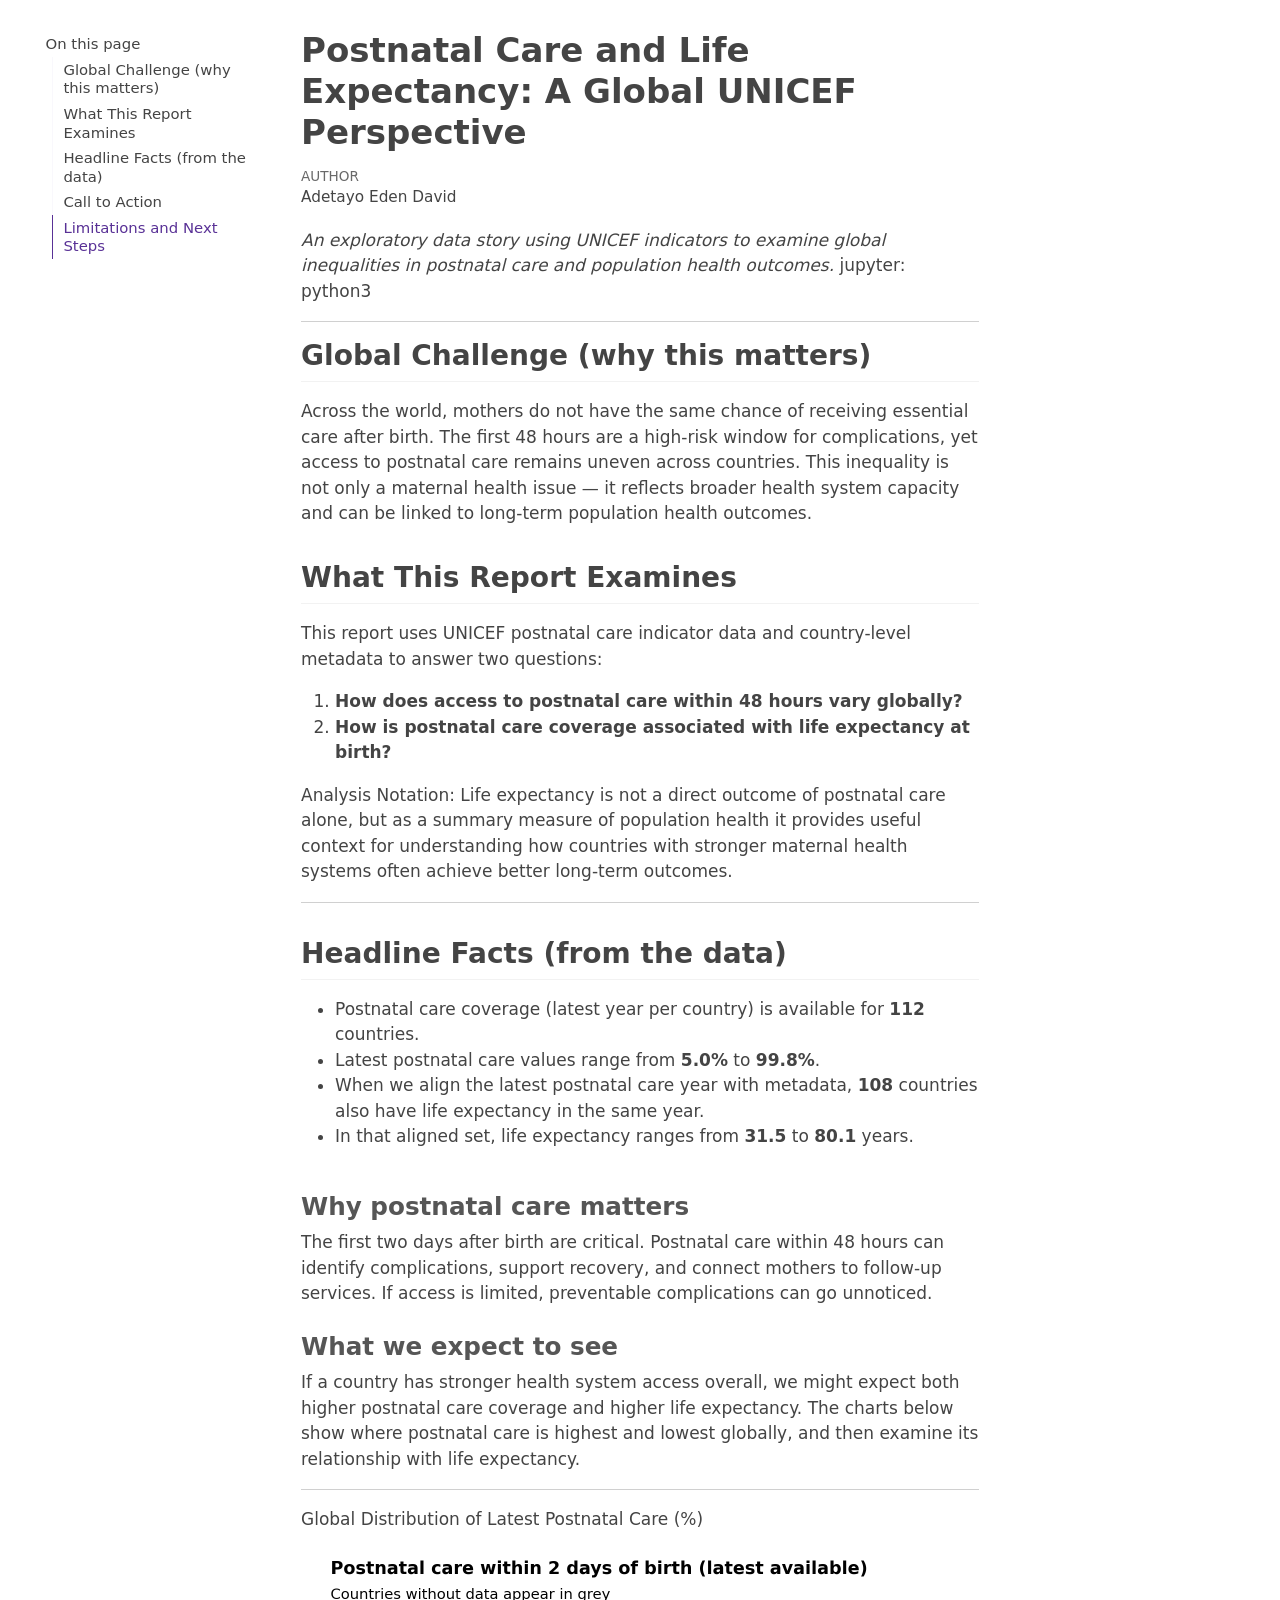
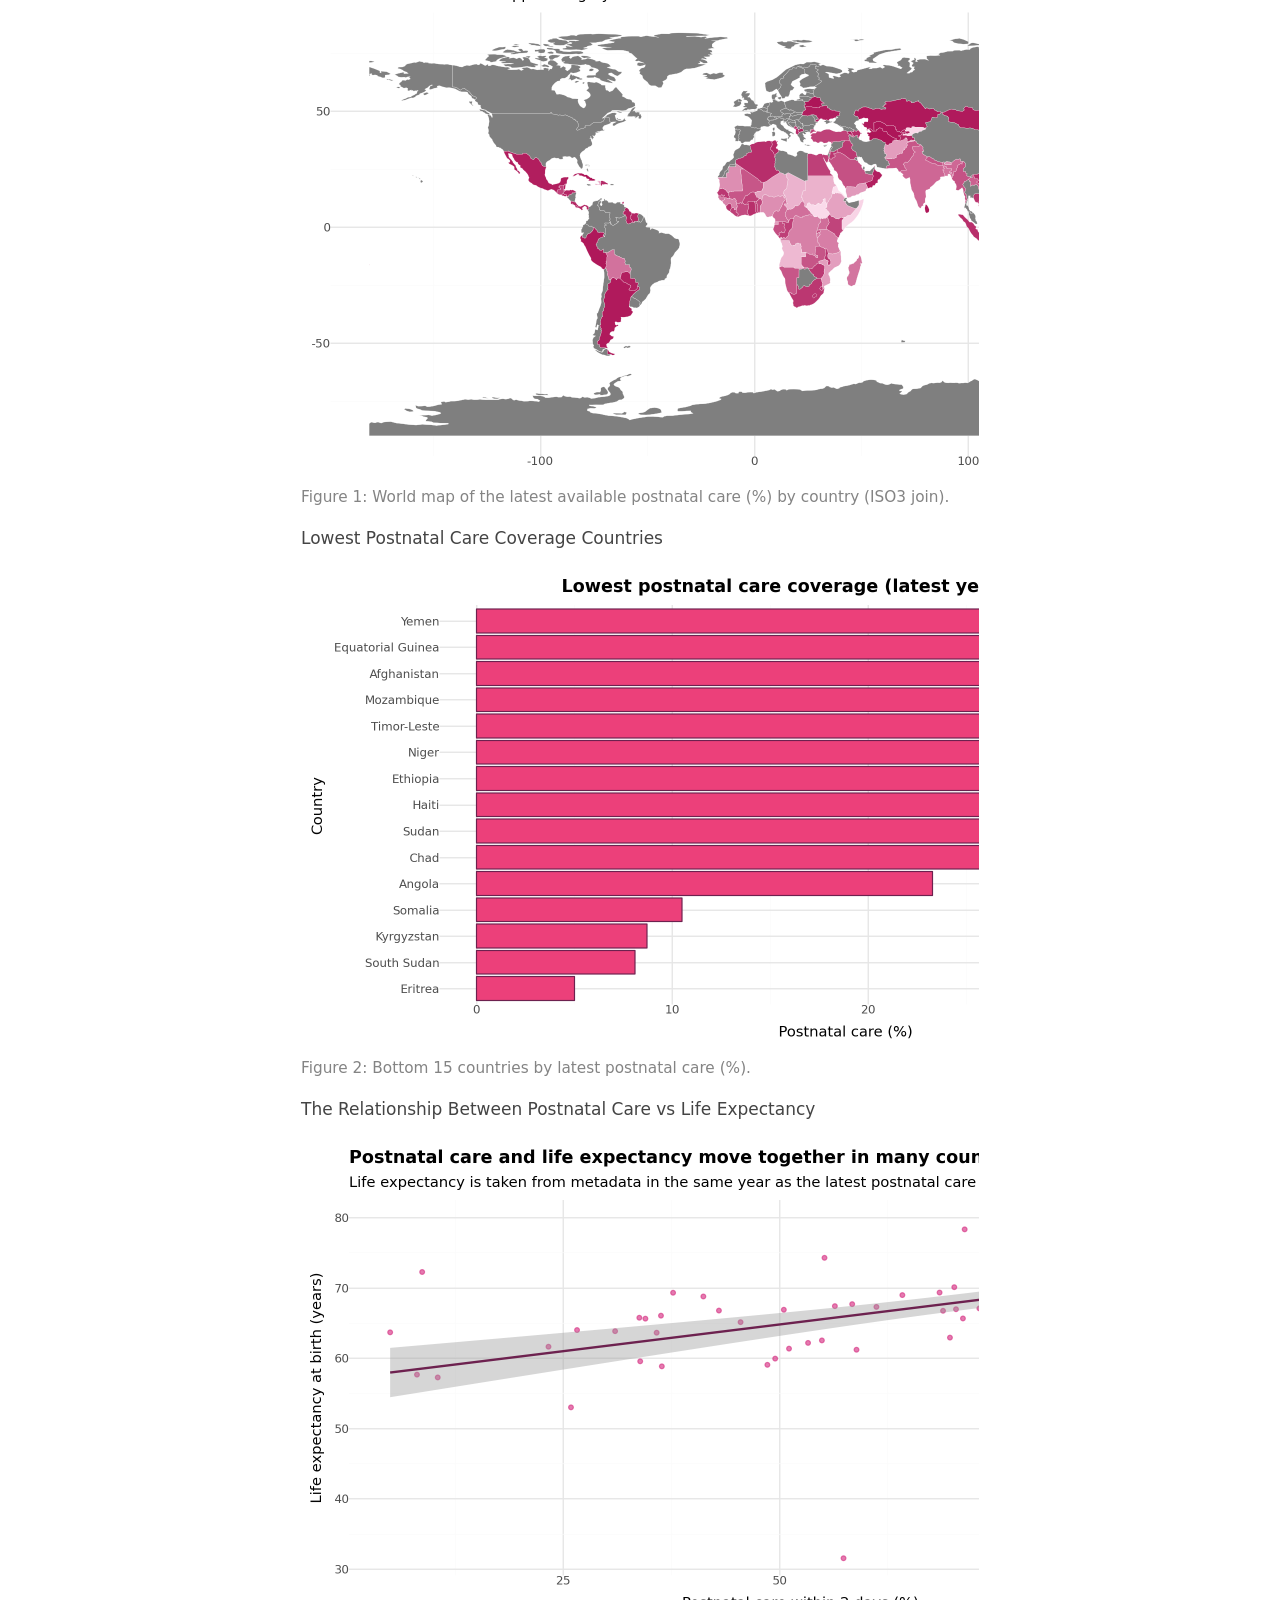
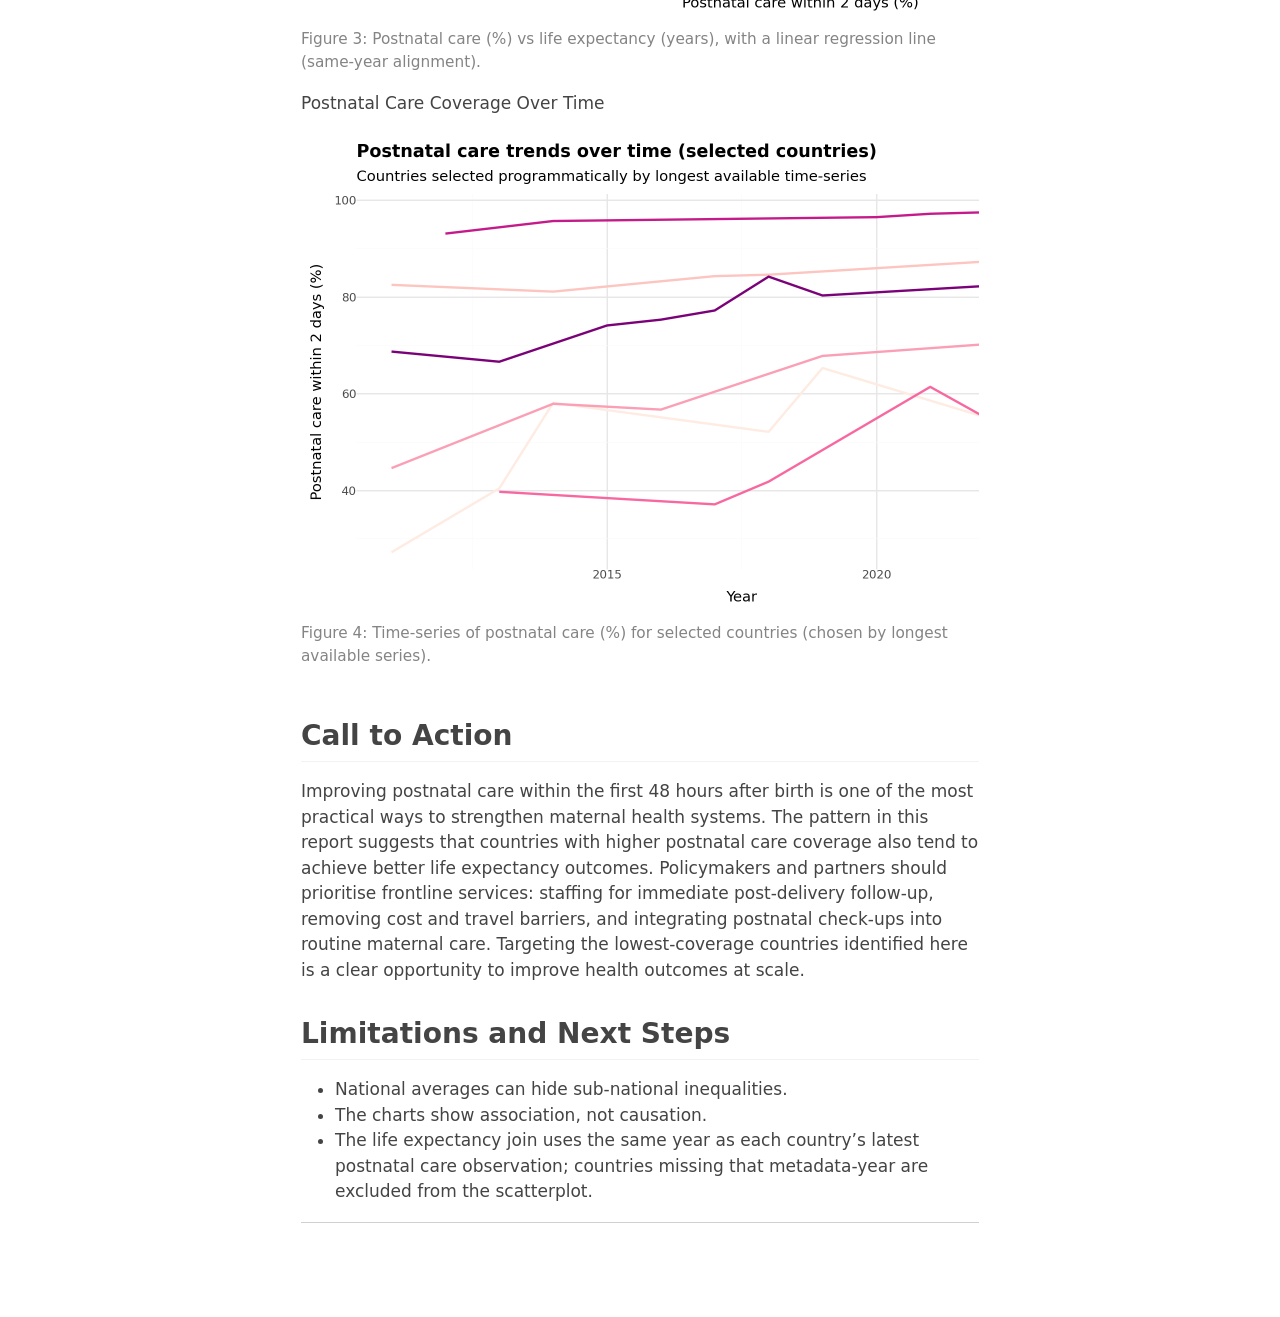
==== index.html @ 713d7f74 "Add files via upload Final render with updated content, charts, and images" ====
<!DOCTYPE html>
<html xmlns="http://www.w3.org/1999/xhtml" lang="en" xml:lang="en"><head>

<meta charset="utf-8">
<meta name="generator" content="quarto-1.4.550">

<meta name="viewport" content="width=device-width, initial-scale=1.0, user-scalable=yes">

<meta name="author" content="Adetayo Eden David">

<title>Postnatal Care and Life Expectancy: A Global UNICEF Perspective</title>
<style>
code{white-space: pre-wrap;}
span.smallcaps{font-variant: small-caps;}
div.columns{display: flex; gap: min(4vw, 1.5em);}
div.column{flex: auto; overflow-x: auto;}
div.hanging-indent{margin-left: 1.5em; text-indent: -1.5em;}
ul.task-list{list-style: none;}
ul.task-list li input[type="checkbox"] {
width: 0.8em;
margin: 0 0.8em 0.2em -1em;  vertical-align: middle;
}
</style>


<script>const headroomChanged = new CustomEvent("quarto-hrChanged", {
  detail: {},
  bubbles: true,
  cancelable: false,
  composed: false,
});

window.document.addEventListener("DOMContentLoaded", function () {
  let init = false;

  // Manage the back to top button, if one is present.
  let lastScrollTop = window.pageYOffset || document.documentElement.scrollTop;
  const scrollDownBuffer = 5;
  const scrollUpBuffer = 35;
  const btn = document.getElementById("quarto-back-to-top");
  const hideBackToTop = () => {
    btn.style.display = "none";
  };
  const showBackToTop = () => {
    btn.style.display = "inline-block";
  };
  if (btn) {
    window.document.addEventListener(
      "scroll",
      function () {
        const currentScrollTop =
          window.pageYOffset || document.documentElement.scrollTop;

        // Shows and hides the button 'intelligently' as the user scrolls
        if (currentScrollTop - scrollDownBuffer > lastScrollTop) {
          hideBackToTop();
          lastScrollTop = currentScrollTop <= 0 ? 0 : currentScrollTop;
        } else if (currentScrollTop < lastScrollTop - scrollUpBuffer) {
          showBackToTop();
          lastScrollTop = currentScrollTop <= 0 ? 0 : currentScrollTop;
        }

        // Show the button at the bottom, hides it at the top
        if (currentScrollTop <= 0) {
          hideBackToTop();
        } else if (
          window.innerHeight + currentScrollTop >=
          document.body.offsetHeight
        ) {
          showBackToTop();
        }
      },
      false
    );
  }

  function throttle(func, wait) {
    var timeout;
    return function () {
      const context = this;
      const args = arguments;
      const later = function () {
        clearTimeout(timeout);
        timeout = null;
        func.apply(context, args);
      };

      if (!timeout) {
        timeout = setTimeout(later, wait);
      }
    };
  }

  function headerOffset() {
    // Set an offset if there is are fixed top navbar
    const headerEl = window.document.querySelector("header.fixed-top");
    if (headerEl) {
      return headerEl.clientHeight;
    } else {
      return 0;
    }
  }

  function footerOffset() {
    const footerEl = window.document.querySelector("footer.footer");
    if (footerEl) {
      return footerEl.clientHeight;
    } else {
      return 0;
    }
  }

  function dashboardOffset() {
    const dashboardNavEl = window.document.getElementById(
      "quarto-dashboard-header"
    );
    if (dashboardNavEl !== null) {
      return dashboardNavEl.clientHeight;
    } else {
      return 0;
    }
  }

  function updateDocumentOffsetWithoutAnimation() {
    updateDocumentOffset(false);
  }

  function updateDocumentOffset(animated) {
    // set body offset
    const topOffset = headerOffset();
    const bodyOffset = topOffset + footerOffset() + dashboardOffset();
    const bodyEl = window.document.body;
    bodyEl.setAttribute("data-bs-offset", topOffset);
    bodyEl.style.paddingTop = topOffset + "px";

    // deal with sidebar offsets
    const sidebars = window.document.querySelectorAll(
      ".sidebar, .headroom-target"
    );
    sidebars.forEach((sidebar) => {
      if (!animated) {
        sidebar.classList.add("notransition");
        // Remove the no transition class after the animation has time to complete
        setTimeout(function () {
          sidebar.classList.remove("notransition");
        }, 201);
      }

      if (window.Headroom && sidebar.classList.contains("sidebar-unpinned")) {
        sidebar.style.top = "0";
        sidebar.style.maxHeight = "100vh";
      } else {
        sidebar.style.top = topOffset + "px";
        sidebar.style.maxHeight = "calc(100vh - " + topOffset + "px)";
      }
    });

    // allow space for footer
    const mainContainer = window.document.querySelector(".quarto-container");
    if (mainContainer) {
      mainContainer.style.minHeight = "calc(100vh - " + bodyOffset + "px)";
    }

    // link offset
    let linkStyle = window.document.querySelector("#quarto-target-style");
    if (!linkStyle) {
      linkStyle = window.document.createElement("style");
      linkStyle.setAttribute("id", "quarto-target-style");
      window.document.head.appendChild(linkStyle);
    }
    while (linkStyle.firstChild) {
      linkStyle.removeChild(linkStyle.firstChild);
    }
    if (topOffset > 0) {
      linkStyle.appendChild(
        window.document.createTextNode(`
      section:target::before {
        content: "";
        display: block;
        height: ${topOffset}px;
        margin: -${topOffset}px 0 0;
      }`)
      );
    }
    if (init) {
      window.dispatchEvent(headroomChanged);
    }
    init = true;
  }

  // initialize headroom
  var header = window.document.querySelector("#quarto-header");
  if (header && window.Headroom) {
    const headroom = new window.Headroom(header, {
      tolerance: 5,
      onPin: function () {
        const sidebars = window.document.querySelectorAll(
          ".sidebar, .headroom-target"
        );
        sidebars.forEach((sidebar) => {
          sidebar.classList.remove("sidebar-unpinned");
        });
        updateDocumentOffset();
      },
      onUnpin: function () {
        const sidebars = window.document.querySelectorAll(
          ".sidebar, .headroom-target"
        );
        sidebars.forEach((sidebar) => {
          sidebar.classList.add("sidebar-unpinned");
        });
        updateDocumentOffset();
      },
    });
    headroom.init();

    let frozen = false;
    window.quartoToggleHeadroom = function () {
      if (frozen) {
        headroom.unfreeze();
        frozen = false;
      } else {
        headroom.freeze();
        frozen = true;
      }
    };
  }

  window.addEventListener(
    "hashchange",
    function (e) {
      if (
        getComputedStyle(document.documentElement).scrollBehavior !== "smooth"
      ) {
        window.scrollTo(0, window.pageYOffset - headerOffset());
      }
    },
    false
  );

  // Observe size changed for the header
  const headerEl = window.document.querySelector("header.fixed-top");
  if (headerEl && window.ResizeObserver) {
    const observer = new window.ResizeObserver(() => {
      setTimeout(updateDocumentOffsetWithoutAnimation, 0);
    });
    observer.observe(headerEl, {
      attributes: true,
      childList: true,
      characterData: true,
    });
  } else {
    window.addEventListener(
      "resize",
      throttle(updateDocumentOffsetWithoutAnimation, 50)
    );
  }
  setTimeout(updateDocumentOffsetWithoutAnimation, 250);

  // fixup index.html links if we aren't on the filesystem
  if (window.location.protocol !== "file:") {
    const links = window.document.querySelectorAll("a");
    for (let i = 0; i < links.length; i++) {
      if (links[i].href) {
        links[i].href = links[i].href.replace(/\/index\.html/, "/");
      }
    }

    // Fixup any sharing links that require urls
    // Append url to any sharing urls
    const sharingLinks = window.document.querySelectorAll(
      "a.sidebar-tools-main-item, a.quarto-navigation-tool, a.quarto-navbar-tools, a.quarto-navbar-tools-item"
    );
    for (let i = 0; i < sharingLinks.length; i++) {
      const sharingLink = sharingLinks[i];
      const href = sharingLink.getAttribute("href");
      if (href) {
        sharingLink.setAttribute(
          "href",
          href.replace("|url|", window.location.href)
        );
      }
    }

    // Scroll the active navigation item into view, if necessary
    const navSidebar = window.document.querySelector("nav#quarto-sidebar");
    if (navSidebar) {
      // Find the active item
      const activeItem = navSidebar.querySelector("li.sidebar-item a.active");
      if (activeItem) {
        // Wait for the scroll height and height to resolve by observing size changes on the
        // nav element that is scrollable
        const resizeObserver = new ResizeObserver((_entries) => {
          // The bottom of the element
          const elBottom = activeItem.offsetTop;
          const viewBottom = navSidebar.scrollTop + navSidebar.clientHeight;

          // The element height and scroll height are the same, then we are still loading
          if (viewBottom !== navSidebar.scrollHeight) {
            // Determine if the item isn't visible and scroll to it
            if (elBottom >= viewBottom) {
              navSidebar.scrollTop = elBottom;
            }

            // stop observing now since we've completed the scroll
            resizeObserver.unobserve(navSidebar);
          }
        });
        resizeObserver.observe(navSidebar);
      }
    }
  }
});
</script>
<script>/*!
 * clipboard.js v2.0.11
 * https://clipboardjs.com/
 *
 * Licensed MIT © Zeno Rocha
 */
!function(t,e){"object"==typeof exports&&"object"==typeof module?module.exports=e():"function"==typeof define&&define.amd?define([],e):"object"==typeof exports?exports.ClipboardJS=e():t.ClipboardJS=e()}(this,function(){return n={686:function(t,e,n){"use strict";n.d(e,{default:function(){return b}});var e=n(279),i=n.n(e),e=n(370),u=n.n(e),e=n(817),r=n.n(e);function c(t){try{return document.execCommand(t)}catch(t){return}}var a=function(t){t=r()(t);return c("cut"),t};function o(t,e){var n,o,t=(n=t,o="rtl"===document.documentElement.getAttribute("dir"),(t=document.createElement("textarea")).style.fontSize="12pt",t.style.border="0",t.style.padding="0",t.style.margin="0",t.style.position="absolute",t.style[o?"right":"left"]="-9999px",o=window.pageYOffset||document.documentElement.scrollTop,t.style.top="".concat(o,"px"),t.setAttribute("readonly",""),t.value=n,t);return e.container.appendChild(t),e=r()(t),c("copy"),t.remove(),e}var f=function(t){var e=1<arguments.length&&void 0!==arguments[1]?arguments[1]:{container:document.body},n="";return"string"==typeof t?n=o(t,e):t instanceof HTMLInputElement&&!["text","search","url","tel","password"].includes(null==t?void 0:t.type)?n=o(t.value,e):(n=r()(t),c("copy")),n};function l(t){return(l="function"==typeof Symbol&&"symbol"==typeof Symbol.iterator?function(t){return typeof t}:function(t){return t&&"function"==typeof Symbol&&t.constructor===Symbol&&t!==Symbol.prototype?"symbol":typeof t})(t)}var s=function(){var t=0<arguments.length&&void 0!==arguments[0]?arguments[0]:{},e=t.action,n=void 0===e?"copy":e,o=t.container,e=t.target,t=t.text;if("copy"!==n&&"cut"!==n)throw new Error('Invalid "action" value, use either "copy" or "cut"');if(void 0!==e){if(!e||"object"!==l(e)||1!==e.nodeType)throw new Error('Invalid "target" value, use a valid Element');if("copy"===n&&e.hasAttribute("disabled"))throw new Error('Invalid "target" attribute. Please use "readonly" instead of "disabled" attribute');if("cut"===n&&(e.hasAttribute("readonly")||e.hasAttribute("disabled")))throw new Error('Invalid "target" attribute. You can\'t cut text from elements with "readonly" or "disabled" attributes')}return t?f(t,{container:o}):e?"cut"===n?a(e):f(e,{container:o}):void 0};function p(t){return(p="function"==typeof Symbol&&"symbol"==typeof Symbol.iterator?function(t){return typeof t}:function(t){return t&&"function"==typeof Symbol&&t.constructor===Symbol&&t!==Symbol.prototype?"symbol":typeof t})(t)}function d(t,e){for(var n=0;n<e.length;n++){var o=e[n];o.enumerable=o.enumerable||!1,o.configurable=!0,"value"in o&&(o.writable=!0),Object.defineProperty(t,o.key,o)}}function y(t,e){return(y=Object.setPrototypeOf||function(t,e){return t.__proto__=e,t})(t,e)}function h(n){var o=function(){if("undefined"==typeof Reflect||!Reflect.construct)return!1;if(Reflect.construct.sham)return!1;if("function"==typeof Proxy)return!0;try{return Date.prototype.toString.call(Reflect.construct(Date,[],function(){})),!0}catch(t){return!1}}();return function(){var t,e=v(n);return t=o?(t=v(this).constructor,Reflect.construct(e,arguments,t)):e.apply(this,arguments),e=this,!(t=t)||"object"!==p(t)&&"function"!=typeof t?function(t){if(void 0!==t)return t;throw new ReferenceError("this hasn't been initialised - super() hasn't been called")}(e):t}}function v(t){return(v=Object.setPrototypeOf?Object.getPrototypeOf:function(t){return t.__proto__||Object.getPrototypeOf(t)})(t)}function m(t,e){t="data-clipboard-".concat(t);if(e.hasAttribute(t))return e.getAttribute(t)}var b=function(){!function(t,e){if("function"!=typeof e&&null!==e)throw new TypeError("Super expression must either be null or a function");t.prototype=Object.create(e&&e.prototype,{constructor:{value:t,writable:!0,configurable:!0}}),e&&y(t,e)}(r,i());var t,e,n,o=h(r);function r(t,e){var n;return function(t){if(!(t instanceof r))throw new TypeError("Cannot call a class as a function")}(this),(n=o.call(this)).resolveOptions(e),n.listenClick(t),n}return t=r,n=[{key:"copy",value:function(t){var e=1<arguments.length&&void 0!==arguments[1]?arguments[1]:{container:document.body};return f(t,e)}},{key:"cut",value:function(t){return a(t)}},{key:"isSupported",value:function(){var t=0<arguments.length&&void 0!==arguments[0]?arguments[0]:["copy","cut"],t="string"==typeof t?[t]:t,e=!!document.queryCommandSupported;return t.forEach(function(t){e=e&&!!document.queryCommandSupported(t)}),e}}],(e=[{key:"resolveOptions",value:function(){var t=0<arguments.length&&void 0!==arguments[0]?arguments[0]:{};this.action="function"==typeof t.action?t.action:this.defaultAction,this.target="function"==typeof t.target?t.target:this.defaultTarget,this.text="function"==typeof t.text?t.text:this.defaultText,this.container="object"===p(t.container)?t.container:document.body}},{key:"listenClick",value:function(t){var e=this;this.listener=u()(t,"click",function(t){return e.onClick(t)})}},{key:"onClick",value:function(t){var e=t.delegateTarget||t.currentTarget,n=this.action(e)||"copy",t=s({action:n,container:this.container,target:this.target(e),text:this.text(e)});this.emit(t?"success":"error",{action:n,text:t,trigger:e,clearSelection:function(){e&&e.focus(),window.getSelection().removeAllRanges()}})}},{key:"defaultAction",value:function(t){return m("action",t)}},{key:"defaultTarget",value:function(t){t=m("target",t);if(t)return document.querySelector(t)}},{key:"defaultText",value:function(t){return m("text",t)}},{key:"destroy",value:function(){this.listener.destroy()}}])&&d(t.prototype,e),n&&d(t,n),r}()},828:function(t){var e;"undefined"==typeof Element||Element.prototype.matches||((e=Element.prototype).matches=e.matchesSelector||e.mozMatchesSelector||e.msMatchesSelector||e.oMatchesSelector||e.webkitMatchesSelector),t.exports=function(t,e){for(;t&&9!==t.nodeType;){if("function"==typeof t.matches&&t.matches(e))return t;t=t.parentNode}}},438:function(t,e,n){var u=n(828);function i(t,e,n,o,r){var i=function(e,n,t,o){return function(t){t.delegateTarget=u(t.target,n),t.delegateTarget&&o.call(e,t)}}.apply(this,arguments);return t.addEventListener(n,i,r),{destroy:function(){t.removeEventListener(n,i,r)}}}t.exports=function(t,e,n,o,r){return"function"==typeof t.addEventListener?i.apply(null,arguments):"function"==typeof n?i.bind(null,document).apply(null,arguments):("string"==typeof t&&(t=document.querySelectorAll(t)),Array.prototype.map.call(t,function(t){return i(t,e,n,o,r)}))}},879:function(t,n){n.node=function(t){return void 0!==t&&t instanceof HTMLElement&&1===t.nodeType},n.nodeList=function(t){var e=Object.prototype.toString.call(t);return void 0!==t&&("[object NodeList]"===e||"[object HTMLCollection]"===e)&&"length"in t&&(0===t.length||n.node(t[0]))},n.string=function(t){return"string"==typeof t||t instanceof String},n.fn=function(t){return"[object Function]"===Object.prototype.toString.call(t)}},370:function(t,e,n){var f=n(879),l=n(438);t.exports=function(t,e,n){if(!t&&!e&&!n)throw new Error("Missing required arguments");if(!f.string(e))throw new TypeError("Second argument must be a String");if(!f.fn(n))throw new TypeError("Third argument must be a Function");if(f.node(t))return c=e,a=n,(u=t).addEventListener(c,a),{destroy:function(){u.removeEventListener(c,a)}};if(f.nodeList(t))return o=t,r=e,i=n,Array.prototype.forEach.call(o,function(t){t.addEventListener(r,i)}),{destroy:function(){Array.prototype.forEach.call(o,function(t){t.removeEventListener(r,i)})}};if(f.string(t))return t=t,e=e,n=n,l(document.body,t,e,n);throw new TypeError("First argument must be a String, HTMLElement, HTMLCollection, or NodeList");var o,r,i,u,c,a}},817:function(t){t.exports=function(t){var e,n="SELECT"===t.nodeName?(t.focus(),t.value):"INPUT"===t.nodeName||"TEXTAREA"===t.nodeName?((e=t.hasAttribute("readonly"))||t.setAttribute("readonly",""),t.select(),t.setSelectionRange(0,t.value.length),e||t.removeAttribute("readonly"),t.value):(t.hasAttribute("contenteditable")&&t.focus(),n=window.getSelection(),(e=document.createRange()).selectNodeContents(t),n.removeAllRanges(),n.addRange(e),n.toString());return n}},279:function(t){function e(){}e.prototype={on:function(t,e,n){var o=this.e||(this.e={});return(o[t]||(o[t]=[])).push({fn:e,ctx:n}),this},once:function(t,e,n){var o=this;function r(){o.off(t,r),e.apply(n,arguments)}return r._=e,this.on(t,r,n)},emit:function(t){for(var e=[].slice.call(arguments,1),n=((this.e||(this.e={}))[t]||[]).slice(),o=0,r=n.length;o<r;o++)n[o].fn.apply(n[o].ctx,e);return this},off:function(t,e){var n=this.e||(this.e={}),o=n[t],r=[];if(o&&e)for(var i=0,u=o.length;i<u;i++)o[i].fn!==e&&o[i].fn._!==e&&r.push(o[i]);return r.length?n[t]=r:delete n[t],this}},t.exports=e,t.exports.TinyEmitter=e}},r={},o.n=function(t){var e=t&&t.__esModule?function(){return t.default}:function(){return t};return o.d(e,{a:e}),e},o.d=function(t,e){for(var n in e)o.o(e,n)&&!o.o(t,n)&&Object.defineProperty(t,n,{enumerable:!0,get:e[n]})},o.o=function(t,e){return Object.prototype.hasOwnProperty.call(t,e)},o(686).default;function o(t){if(r[t])return r[t].exports;var e=r[t]={exports:{}};return n[t](e,e.exports,o),e.exports}var n,r});</script>
<script>/*! @algolia/autocomplete-js 1.11.1 | MIT License | © Algolia, Inc. and contributors | https://github.com/algolia/autocomplete */
!function(e,t){"object"==typeof exports&&"undefined"!=typeof module?t(exports):"function"==typeof define&&define.amd?define(["exports"],t):t((e="undefined"!=typeof globalThis?globalThis:e||self)["@algolia/autocomplete-js"]={})}(this,(function(e){"use strict";function t(e,t){var n=Object.keys(e);if(Object.getOwnPropertySymbols){var r=Object.getOwnPropertySymbols(e);t&&(r=r.filter((function(t){return Object.getOwnPropertyDescriptor(e,t).enumerable}))),n.push.apply(n,r)}return n}function n(e){for(var n=1;n<arguments.length;n++){var r=null!=arguments[n]?arguments[n]:{};n%2?t(Object(r),!0).forEach((function(t){o(e,t,r[t])})):Object.getOwnPropertyDescriptors?Object.defineProperties(e,Object.getOwnPropertyDescriptors(r)):t(Object(r)).forEach((function(t){Object.defineProperty(e,t,Object.getOwnPropertyDescriptor(r,t))}))}return e}function r(e){return r="function"==typeof Symbol&&"symbol"==typeof Symbol.iterator?function(e){return typeof e}:function(e){return e&&"function"==typeof Symbol&&e.constructor===Symbol&&e!==Symbol.prototype?"symbol":typeof e},r(e)}function o(e,t,n){return(t=function(e){var t=function(e,t){if("object"!=typeof e||null===e)return e;var n=e[Symbol.toPrimitive];if(void 0!==n){var r=n.call(e,t||"default");if("object"!=typeof r)return r;throw new TypeError("@@toPrimitive must return a primitive value.")}return("string"===t?String:Number)(e)}(e,"string");return"symbol"==typeof t?t:String(t)}(t))in e?Object.defineProperty(e,t,{value:n,enumerable:!0,configurable:!0,writable:!0}):e[t]=n,e}function i(){return i=Object.assign?Object.assign.bind():function(e){for(var t=1;t<arguments.length;t++){var n=arguments[t];for(var r in n)Object.prototype.hasOwnProperty.call(n,r)&&(e[r]=n[r])}return e},i.apply(this,arguments)}function u(e,t){if(null==e)return{};var n,r,o=function(e,t){if(null==e)return{};var n,r,o={},i=Object.keys(e);for(r=0;r<i.length;r++)n=i[r],t.indexOf(n)>=0||(o[n]=e[n]);return o}(e,t);if(Object.getOwnPropertySymbols){var i=Object.getOwnPropertySymbols(e);for(r=0;r<i.length;r++)n=i[r],t.indexOf(n)>=0||Object.prototype.propertyIsEnumerable.call(e,n)&&(o[n]=e[n])}return o}function a(e,t){return function(e){if(Array.isArray(e))return e}(e)||function(e,t){var n=null==e?null:"undefined"!=typeof Symbol&&e[Symbol.iterator]||e["@@iterator"];if(null!=n){var r,o,i,u,a=[],l=!0,c=!1;try{if(i=(n=n.call(e)).next,0===t){if(Object(n)!==n)return;l=!1}else for(;!(l=(r=i.call(n)).done)&&(a.push(r.value),a.length!==t);l=!0);}catch(e){c=!0,o=e}finally{try{if(!l&&null!=n.return&&(u=n.return(),Object(u)!==u))return}finally{if(c)throw o}}return a}}(e,t)||c(e,t)||function(){throw new TypeError("Invalid attempt to destructure non-iterable instance.\nIn order to be iterable, non-array objects must have a [Symbol.iterator]() method.")}()}function l(e){return function(e){if(Array.isArray(e))return s(e)}(e)||function(e){if("undefined"!=typeof Symbol&&null!=e[Symbol.iterator]||null!=e["@@iterator"])return Array.from(e)}(e)||c(e)||function(){throw new TypeError("Invalid attempt to spread non-iterable instance.\nIn order to be iterable, non-array objects must have a [Symbol.iterator]() method.")}()}function c(e,t){if(e){if("string"==typeof e)return s(e,t);var n=Object.prototype.toString.call(e).slice(8,-1);return"Object"===n&&e.constructor&&(n=e.constructor.name),"Map"===n||"Set"===n?Array.from(e):"Arguments"===n||/^(?:Ui|I)nt(?:8|16|32)(?:Clamped)?Array$/.test(n)?s(e,t):void 0}}function s(e,t){(null==t||t>e.length)&&(t=e.length);for(var n=0,r=new Array(t);n<t;n++)r[n]=e[n];return r}function f(e){return{current:e}}function p(e,t){var n=void 0;return function(){for(var r=arguments.length,o=new Array(r),i=0;i<r;i++)o[i]=arguments[i];n&&clearTimeout(n),n=setTimeout((function(){return e.apply(void 0,o)}),t)}}function m(e){return e.reduce((function(e,t){return e.concat(t)}),[])}var v=0;function d(){return"autocomplete-".concat(v++)}function y(e,t){return t.reduce((function(e,t){return e&&e[t]}),e)}function b(e){return 0===e.collections.length?0:e.collections.reduce((function(e,t){return e+t.items.length}),0)}function g(e){return e!==Object(e)}function h(e,t){if(e===t)return!0;if(g(e)||g(t)||"function"==typeof e||"function"==typeof t)return e===t;if(Object.keys(e).length!==Object.keys(t).length)return!1;for(var n=0,r=Object.keys(e);n<r.length;n++){var o=r[n];if(!(o in t))return!1;if(!h(e[o],t[o]))return!1}return!0}var O=function(){};var _="1.11.1",S=[{segment:"autocomplete-core",version:_}];function j(e){var t=e.item,n=e.items,r=void 0===n?[]:n;return{index:t.__autocomplete_indexName,items:[t],positions:[1+r.findIndex((function(e){return e.objectID===t.objectID}))],queryID:t.__autocomplete_queryID,algoliaSource:["autocomplete"]}}function P(e,t){return function(e){if(Array.isArray(e))return e}(e)||function(e,t){var n=null==e?null:"undefined"!=typeof Symbol&&e[Symbol.iterator]||e["@@iterator"];if(null!=n){var r,o,i,u,a=[],l=!0,c=!1;try{if(i=(n=n.call(e)).next,0===t){if(Object(n)!==n)return;l=!1}else for(;!(l=(r=i.call(n)).done)&&(a.push(r.value),a.length!==t);l=!0);}catch(e){c=!0,o=e}finally{try{if(!l&&null!=n.return&&(u=n.return(),Object(u)!==u))return}finally{if(c)throw o}}return a}}(e,t)||function(e,t){if(!e)return;if("string"==typeof e)return w(e,t);var n=Object.prototype.toString.call(e).slice(8,-1);"Object"===n&&e.constructor&&(n=e.constructor.name);if("Map"===n||"Set"===n)return Array.from(e);if("Arguments"===n||/^(?:Ui|I)nt(?:8|16|32)(?:Clamped)?Array$/.test(n))return w(e,t)}(e,t)||function(){throw new TypeError("Invalid attempt to destructure non-iterable instance.\nIn order to be iterable, non-array objects must have a [Symbol.iterator]() method.")}()}function w(e,t){(null==t||t>e.length)&&(t=e.length);for(var n=0,r=new Array(t);n<t;n++)r[n]=e[n];return r}var I=["items"],A=["items"];function E(e){return E="function"==typeof Symbol&&"symbol"==typeof Symbol.iterator?function(e){return typeof e}:function(e){return e&&"function"==typeof Symbol&&e.constructor===Symbol&&e!==Symbol.prototype?"symbol":typeof e},E(e)}function D(e){return function(e){if(Array.isArray(e))return C(e)}(e)||function(e){if("undefined"!=typeof Symbol&&null!=e[Symbol.iterator]||null!=e["@@iterator"])return Array.from(e)}(e)||function(e,t){if(!e)return;if("string"==typeof e)return C(e,t);var n=Object.prototype.toString.call(e).slice(8,-1);"Object"===n&&e.constructor&&(n=e.constructor.name);if("Map"===n||"Set"===n)return Array.from(e);if("Arguments"===n||/^(?:Ui|I)nt(?:8|16|32)(?:Clamped)?Array$/.test(n))return C(e,t)}(e)||function(){throw new TypeError("Invalid attempt to spread non-iterable instance.\nIn order to be iterable, non-array objects must have a [Symbol.iterator]() method.")}()}function C(e,t){(null==t||t>e.length)&&(t=e.length);for(var n=0,r=new Array(t);n<t;n++)r[n]=e[n];return r}function k(e,t){if(null==e)return{};var n,r,o=function(e,t){if(null==e)return{};var n,r,o={},i=Object.keys(e);for(r=0;r<i.length;r++)n=i[r],t.indexOf(n)>=0||(o[n]=e[n]);return o}(e,t);if(Object.getOwnPropertySymbols){var i=Object.getOwnPropertySymbols(e);for(r=0;r<i.length;r++)n=i[r],t.indexOf(n)>=0||Object.prototype.propertyIsEnumerable.call(e,n)&&(o[n]=e[n])}return o}function x(e,t){var n=Object.keys(e);if(Object.getOwnPropertySymbols){var r=Object.getOwnPropertySymbols(e);t&&(r=r.filter((function(t){return Object.getOwnPropertyDescriptor(e,t).enumerable}))),n.push.apply(n,r)}return n}function N(e){for(var t=1;t<arguments.length;t++){var n=null!=arguments[t]?arguments[t]:{};t%2?x(Object(n),!0).forEach((function(t){T(e,t,n[t])})):Object.getOwnPropertyDescriptors?Object.defineProperties(e,Object.getOwnPropertyDescriptors(n)):x(Object(n)).forEach((function(t){Object.defineProperty(e,t,Object.getOwnPropertyDescriptor(n,t))}))}return e}function T(e,t,n){return(t=function(e){var t=function(e,t){if("object"!==E(e)||null===e)return e;var n=e[Symbol.toPrimitive];if(void 0!==n){var r=n.call(e,t||"default");if("object"!==E(r))return r;throw new TypeError("@@toPrimitive must return a primitive value.")}return("string"===t?String:Number)(e)}(e,"string");return"symbol"===E(t)?t:String(t)}(t))in e?Object.defineProperty(e,t,{value:n,enumerable:!0,configurable:!0,writable:!0}):e[t]=n,e}function q(e){for(var t=arguments.length>1&&void 0!==arguments[1]?arguments[1]:20,n=[],r=0;r<e.objectIDs.length;r+=t)n.push(N(N({},e),{},{objectIDs:e.objectIDs.slice(r,r+t)}));return n}function B(e){return e.map((function(e){var t=e.items,n=k(e,I);return N(N({},n),{},{objectIDs:(null==t?void 0:t.map((function(e){return e.objectID})))||n.objectIDs})}))}function R(e){var t,n,r,o=(t=P((e.version||"").split(".").map(Number),2),n=t[0],r=t[1],n>=3||2===n&&r>=4||1===n&&r>=10);function i(t,n,r){if(o&&void 0!==r){var i=r[0].__autocomplete_algoliaCredentials,u={"X-Algolia-Application-Id":i.appId,"X-Algolia-API-Key":i.apiKey};e.apply(void 0,[t].concat(D(n),[{headers:u}]))}else e.apply(void 0,[t].concat(D(n)))}return{init:function(t,n){e("init",{appId:t,apiKey:n})},setUserToken:function(t){e("setUserToken",t)},clickedObjectIDsAfterSearch:function(){for(var e=arguments.length,t=new Array(e),n=0;n<e;n++)t[n]=arguments[n];t.length>0&&i("clickedObjectIDsAfterSearch",B(t),t[0].items)},clickedObjectIDs:function(){for(var e=arguments.length,t=new Array(e),n=0;n<e;n++)t[n]=arguments[n];t.length>0&&i("clickedObjectIDs",B(t),t[0].items)},clickedFilters:function(){for(var t=arguments.length,n=new Array(t),r=0;r<t;r++)n[r]=arguments[r];n.length>0&&e.apply(void 0,["clickedFilters"].concat(n))},convertedObjectIDsAfterSearch:function(){for(var e=arguments.length,t=new Array(e),n=0;n<e;n++)t[n]=arguments[n];t.length>0&&i("convertedObjectIDsAfterSearch",B(t),t[0].items)},convertedObjectIDs:function(){for(var e=arguments.length,t=new Array(e),n=0;n<e;n++)t[n]=arguments[n];t.length>0&&i("convertedObjectIDs",B(t),t[0].items)},convertedFilters:function(){for(var t=arguments.length,n=new Array(t),r=0;r<t;r++)n[r]=arguments[r];n.length>0&&e.apply(void 0,["convertedFilters"].concat(n))},viewedObjectIDs:function(){for(var e=arguments.length,t=new Array(e),n=0;n<e;n++)t[n]=arguments[n];t.length>0&&t.reduce((function(e,t){var n=t.items,r=k(t,A);return[].concat(D(e),D(q(N(N({},r),{},{objectIDs:(null==n?void 0:n.map((function(e){return e.objectID})))||r.objectIDs})).map((function(e){return{items:n,payload:e}}))))}),[]).forEach((function(e){var t=e.items;return i("viewedObjectIDs",[e.payload],t)}))},viewedFilters:function(){for(var t=arguments.length,n=new Array(t),r=0;r<t;r++)n[r]=arguments[r];n.length>0&&e.apply(void 0,["viewedFilters"].concat(n))}}}function F(e){var t=e.items.reduce((function(e,t){var n;return e[t.__autocomplete_indexName]=(null!==(n=e[t.__autocomplete_indexName])&&void 0!==n?n:[]).concat(t),e}),{});return Object.keys(t).map((function(e){return{index:e,items:t[e],algoliaSource:["autocomplete"]}}))}function L(e){return e.objectID&&e.__autocomplete_indexName&&e.__autocomplete_queryID}function U(e){return U="function"==typeof Symbol&&"symbol"==typeof Symbol.iterator?function(e){return typeof e}:function(e){return e&&"function"==typeof Symbol&&e.constructor===Symbol&&e!==Symbol.prototype?"symbol":typeof e},U(e)}function M(e){return function(e){if(Array.isArray(e))return H(e)}(e)||function(e){if("undefined"!=typeof Symbol&&null!=e[Symbol.iterator]||null!=e["@@iterator"])return Array.from(e)}(e)||function(e,t){if(!e)return;if("string"==typeof e)return H(e,t);var n=Object.prototype.toString.call(e).slice(8,-1);"Object"===n&&e.constructor&&(n=e.constructor.name);if("Map"===n||"Set"===n)return Array.from(e);if("Arguments"===n||/^(?:Ui|I)nt(?:8|16|32)(?:Clamped)?Array$/.test(n))return H(e,t)}(e)||function(){throw new TypeError("Invalid attempt to spread non-iterable instance.\nIn order to be iterable, non-array objects must have a [Symbol.iterator]() method.")}()}function H(e,t){(null==t||t>e.length)&&(t=e.length);for(var n=0,r=new Array(t);n<t;n++)r[n]=e[n];return r}function V(e,t){var n=Object.keys(e);if(Object.getOwnPropertySymbols){var r=Object.getOwnPropertySymbols(e);t&&(r=r.filter((function(t){return Object.getOwnPropertyDescriptor(e,t).enumerable}))),n.push.apply(n,r)}return n}function W(e){for(var t=1;t<arguments.length;t++){var n=null!=arguments[t]?arguments[t]:{};t%2?V(Object(n),!0).forEach((function(t){K(e,t,n[t])})):Object.getOwnPropertyDescriptors?Object.defineProperties(e,Object.getOwnPropertyDescriptors(n)):V(Object(n)).forEach((function(t){Object.defineProperty(e,t,Object.getOwnPropertyDescriptor(n,t))}))}return e}function K(e,t,n){return(t=function(e){var t=function(e,t){if("object"!==U(e)||null===e)return e;var n=e[Symbol.toPrimitive];if(void 0!==n){var r=n.call(e,t||"default");if("object"!==U(r))return r;throw new TypeError("@@toPrimitive must return a primitive value.")}return("string"===t?String:Number)(e)}(e,"string");return"symbol"===U(t)?t:String(t)}(t))in e?Object.defineProperty(e,t,{value:n,enumerable:!0,configurable:!0,writable:!0}):e[t]=n,e}var Q="2.6.0",$="https://cdn.jsdelivr.net/npm/search-insights@".concat(Q,"/dist/search-insights.min.js"),z=p((function(e){var t=e.onItemsChange,n=e.items,r=e.insights,o=e.state;t({insights:r,insightsEvents:F({items:n}).map((function(e){return W({eventName:"Items Viewed"},e)})),state:o})}),400);function G(e){var t=function(e){return W({onItemsChange:function(e){var t=e.insights,n=e.insightsEvents;t.viewedObjectIDs.apply(t,M(n.map((function(e){return W(W({},e),{},{algoliaSource:[].concat(M(e.algoliaSource||[]),["autocomplete-internal"])})}))))},onSelect:function(e){var t=e.insights,n=e.insightsEvents;t.clickedObjectIDsAfterSearch.apply(t,M(n.map((function(e){return W(W({},e),{},{algoliaSource:[].concat(M(e.algoliaSource||[]),["autocomplete-internal"])})}))))},onActive:O},e)}(e),n=t.insightsClient,r=t.onItemsChange,o=t.onSelect,i=t.onActive,u=n;n||function(e){if("undefined"!=typeof window)e({window:window})}((function(e){var t=e.window,n=t.AlgoliaAnalyticsObject||"aa";"string"==typeof n&&(u=t[n]),u||(t.AlgoliaAnalyticsObject=n,t[n]||(t[n]=function(){t[n].queue||(t[n].queue=[]);for(var e=arguments.length,r=new Array(e),o=0;o<e;o++)r[o]=arguments[o];t[n].queue.push(r)}),t[n].version=Q,u=t[n],function(e){var t="[Autocomplete]: Could not load search-insights.js. Please load it manually following https://alg.li/insights-autocomplete";try{var n=e.document.createElement("script");n.async=!0,n.src=$,n.onerror=function(){console.error(t)},document.body.appendChild(n)}catch(e){console.error(t)}}(t))}));var a=R(u),l=f([]),c=p((function(e){var t=e.state;if(t.isOpen){var n=t.collections.reduce((function(e,t){return[].concat(M(e),M(t.items))}),[]).filter(L);h(l.current.map((function(e){return e.objectID})),n.map((function(e){return e.objectID})))||(l.current=n,n.length>0&&z({onItemsChange:r,items:n,insights:a,state:t}))}}),0);return{name:"aa.algoliaInsightsPlugin",subscribe:function(e){var t=e.setContext,n=e.onSelect,r=e.onActive;function l(e){t({algoliaInsightsPlugin:{__algoliaSearchParameters:W({clickAnalytics:!0},e?{userToken:e}:{}),insights:a}})}u("addAlgoliaAgent","insights-plugin"),l(),u("onUserTokenChange",l),u("getUserToken",null,(function(e,t){l(t)})),n((function(e){var t=e.item,n=e.state,r=e.event,i=e.source;L(t)&&o({state:n,event:r,insights:a,item:t,insightsEvents:[W({eventName:"Item Selected"},j({item:t,items:i.getItems().filter(L)}))]})})),r((function(e){var t=e.item,n=e.source,r=e.state,o=e.event;L(t)&&i({state:r,event:o,insights:a,item:t,insightsEvents:[W({eventName:"Item Active"},j({item:t,items:n.getItems().filter(L)}))]})}))},onStateChange:function(e){var t=e.state;c({state:t})},__autocomplete_pluginOptions:e}}function J(e,t){var n=t;return{then:function(t,r){return J(e.then(Y(t,n,e),Y(r,n,e)),n)},catch:function(t){return J(e.catch(Y(t,n,e)),n)},finally:function(t){return t&&n.onCancelList.push(t),J(e.finally(Y(t&&function(){return n.onCancelList=[],t()},n,e)),n)},cancel:function(){n.isCanceled=!0;var e=n.onCancelList;n.onCancelList=[],e.forEach((function(e){e()}))},isCanceled:function(){return!0===n.isCanceled}}}function X(e){return J(e,{isCanceled:!1,onCancelList:[]})}function Y(e,t,n){return e?function(n){return t.isCanceled?n:e(n)}:n}function Z(e,t,n,r){if(!n)return null;if(e<0&&(null===t||null!==r&&0===t))return n+e;var o=(null===t?-1:t)+e;return o<=-1||o>=n?null===r?null:0:o}function ee(e,t){var n=Object.keys(e);if(Object.getOwnPropertySymbols){var r=Object.getOwnPropertySymbols(e);t&&(r=r.filter((function(t){return Object.getOwnPropertyDescriptor(e,t).enumerable}))),n.push.apply(n,r)}return n}function te(e){for(var t=1;t<arguments.length;t++){var n=null!=arguments[t]?arguments[t]:{};t%2?ee(Object(n),!0).forEach((function(t){ne(e,t,n[t])})):Object.getOwnPropertyDescriptors?Object.defineProperties(e,Object.getOwnPropertyDescriptors(n)):ee(Object(n)).forEach((function(t){Object.defineProperty(e,t,Object.getOwnPropertyDescriptor(n,t))}))}return e}function ne(e,t,n){return(t=function(e){var t=function(e,t){if("object"!==re(e)||null===e)return e;var n=e[Symbol.toPrimitive];if(void 0!==n){var r=n.call(e,t||"default");if("object"!==re(r))return r;throw new TypeError("@@toPrimitive must return a primitive value.")}return("string"===t?String:Number)(e)}(e,"string");return"symbol"===re(t)?t:String(t)}(t))in e?Object.defineProperty(e,t,{value:n,enumerable:!0,configurable:!0,writable:!0}):e[t]=n,e}function re(e){return re="function"==typeof Symbol&&"symbol"==typeof Symbol.iterator?function(e){return typeof e}:function(e){return e&&"function"==typeof Symbol&&e.constructor===Symbol&&e!==Symbol.prototype?"symbol":typeof e},re(e)}function oe(e){var t=function(e){var t=e.collections.map((function(e){return e.items.length})).reduce((function(e,t,n){var r=(e[n-1]||0)+t;return e.push(r),e}),[]).reduce((function(t,n){return n<=e.activeItemId?t+1:t}),0);return e.collections[t]}(e);if(!t)return null;var n=t.items[function(e){for(var t=e.state,n=e.collection,r=!1,o=0,i=0;!1===r;){var u=t.collections[o];if(u===n){r=!0;break}i+=u.items.length,o++}return t.activeItemId-i}({state:e,collection:t})],r=t.source;return{item:n,itemInputValue:r.getItemInputValue({item:n,state:e}),itemUrl:r.getItemUrl({item:n,state:e}),source:r}}function ie(e,t,n){return[e,null==n?void 0:n.sourceId,t].filter(Boolean).join("-").replace(/\s/g,"")}var ue=/((gt|sm)-|galaxy nexus)|samsung[- ]|samsungbrowser/i;function ae(e){return ae="function"==typeof Symbol&&"symbol"==typeof Symbol.iterator?function(e){return typeof e}:function(e){return e&&"function"==typeof Symbol&&e.constructor===Symbol&&e!==Symbol.prototype?"symbol":typeof e},ae(e)}function le(e,t){var n=Object.keys(e);if(Object.getOwnPropertySymbols){var r=Object.getOwnPropertySymbols(e);t&&(r=r.filter((function(t){return Object.getOwnPropertyDescriptor(e,t).enumerable}))),n.push.apply(n,r)}return n}function ce(e,t,n){return(t=function(e){var t=function(e,t){if("object"!==ae(e)||null===e)return e;var n=e[Symbol.toPrimitive];if(void 0!==n){var r=n.call(e,t||"default");if("object"!==ae(r))return r;throw new TypeError("@@toPrimitive must return a primitive value.")}return("string"===t?String:Number)(e)}(e,"string");return"symbol"===ae(t)?t:String(t)}(t))in e?Object.defineProperty(e,t,{value:n,enumerable:!0,configurable:!0,writable:!0}):e[t]=n,e}function se(e,t,n){var r,o=t.initialState;return{getState:function(){return o},dispatch:function(r,i){var u=function(e){for(var t=1;t<arguments.length;t++){var n=null!=arguments[t]?arguments[t]:{};t%2?le(Object(n),!0).forEach((function(t){ce(e,t,n[t])})):Object.getOwnPropertyDescriptors?Object.defineProperties(e,Object.getOwnPropertyDescriptors(n)):le(Object(n)).forEach((function(t){Object.defineProperty(e,t,Object.getOwnPropertyDescriptor(n,t))}))}return e}({},o);o=e(o,{type:r,props:t,payload:i}),n({state:o,prevState:u})},pendingRequests:(r=[],{add:function(e){return r.push(e),e.finally((function(){r=r.filter((function(t){return t!==e}))}))},cancelAll:function(){r.forEach((function(e){return e.cancel()}))},isEmpty:function(){return 0===r.length}})}}function fe(e){return fe="function"==typeof Symbol&&"symbol"==typeof Symbol.iterator?function(e){return typeof e}:function(e){return e&&"function"==typeof Symbol&&e.constructor===Symbol&&e!==Symbol.prototype?"symbol":typeof e},fe(e)}function pe(e,t){var n=Object.keys(e);if(Object.getOwnPropertySymbols){var r=Object.getOwnPropertySymbols(e);t&&(r=r.filter((function(t){return Object.getOwnPropertyDescriptor(e,t).enumerable}))),n.push.apply(n,r)}return n}function me(e){for(var t=1;t<arguments.length;t++){var n=null!=arguments[t]?arguments[t]:{};t%2?pe(Object(n),!0).forEach((function(t){ve(e,t,n[t])})):Object.getOwnPropertyDescriptors?Object.defineProperties(e,Object.getOwnPropertyDescriptors(n)):pe(Object(n)).forEach((function(t){Object.defineProperty(e,t,Object.getOwnPropertyDescriptor(n,t))}))}return e}function ve(e,t,n){return(t=function(e){var t=function(e,t){if("object"!==fe(e)||null===e)return e;var n=e[Symbol.toPrimitive];if(void 0!==n){var r=n.call(e,t||"default");if("object"!==fe(r))return r;throw new TypeError("@@toPrimitive must return a primitive value.")}return("string"===t?String:Number)(e)}(e,"string");return"symbol"===fe(t)?t:String(t)}(t))in e?Object.defineProperty(e,t,{value:n,enumerable:!0,configurable:!0,writable:!0}):e[t]=n,e}function de(e){return de="function"==typeof Symbol&&"symbol"==typeof Symbol.iterator?function(e){return typeof e}:function(e){return e&&"function"==typeof Symbol&&e.constructor===Symbol&&e!==Symbol.prototype?"symbol":typeof e},de(e)}function ye(e){return function(e){if(Array.isArray(e))return be(e)}(e)||function(e){if("undefined"!=typeof Symbol&&null!=e[Symbol.iterator]||null!=e["@@iterator"])return Array.from(e)}(e)||function(e,t){if(!e)return;if("string"==typeof e)return be(e,t);var n=Object.prototype.toString.call(e).slice(8,-1);"Object"===n&&e.constructor&&(n=e.constructor.name);if("Map"===n||"Set"===n)return Array.from(e);if("Arguments"===n||/^(?:Ui|I)nt(?:8|16|32)(?:Clamped)?Array$/.test(n))return be(e,t)}(e)||function(){throw new TypeError("Invalid attempt to spread non-iterable instance.\nIn order to be iterable, non-array objects must have a [Symbol.iterator]() method.")}()}function be(e,t){(null==t||t>e.length)&&(t=e.length);for(var n=0,r=new Array(t);n<t;n++)r[n]=e[n];return r}function ge(e,t){var n=Object.keys(e);if(Object.getOwnPropertySymbols){var r=Object.getOwnPropertySymbols(e);t&&(r=r.filter((function(t){return Object.getOwnPropertyDescriptor(e,t).enumerable}))),n.push.apply(n,r)}return n}function he(e){for(var t=1;t<arguments.length;t++){var n=null!=arguments[t]?arguments[t]:{};t%2?ge(Object(n),!0).forEach((function(t){Oe(e,t,n[t])})):Object.getOwnPropertyDescriptors?Object.defineProperties(e,Object.getOwnPropertyDescriptors(n)):ge(Object(n)).forEach((function(t){Object.defineProperty(e,t,Object.getOwnPropertyDescriptor(n,t))}))}return e}function Oe(e,t,n){return(t=function(e){var t=function(e,t){if("object"!==de(e)||null===e)return e;var n=e[Symbol.toPrimitive];if(void 0!==n){var r=n.call(e,t||"default");if("object"!==de(r))return r;throw new TypeError("@@toPrimitive must return a primitive value.")}return("string"===t?String:Number)(e)}(e,"string");return"symbol"===de(t)?t:String(t)}(t))in e?Object.defineProperty(e,t,{value:n,enumerable:!0,configurable:!0,writable:!0}):e[t]=n,e}function _e(e,t){var n,r="undefined"!=typeof window?window:{},o=e.plugins||[];return he(he({debug:!1,openOnFocus:!1,enterKeyHint:void 0,placeholder:"",autoFocus:!1,defaultActiveItemId:null,stallThreshold:300,insights:!1,environment:r,shouldPanelOpen:function(e){return b(e.state)>0},reshape:function(e){return e.sources}},e),{},{id:null!==(n=e.id)&&void 0!==n?n:d(),plugins:o,initialState:he({activeItemId:null,query:"",completion:null,collections:[],isOpen:!1,status:"idle",context:{}},e.initialState),onStateChange:function(t){var n;null===(n=e.onStateChange)||void 0===n||n.call(e,t),o.forEach((function(e){var n;return null===(n=e.onStateChange)||void 0===n?void 0:n.call(e,t)}))},onSubmit:function(t){var n;null===(n=e.onSubmit)||void 0===n||n.call(e,t),o.forEach((function(e){var n;return null===(n=e.onSubmit)||void 0===n?void 0:n.call(e,t)}))},onReset:function(t){var n;null===(n=e.onReset)||void 0===n||n.call(e,t),o.forEach((function(e){var n;return null===(n=e.onReset)||void 0===n?void 0:n.call(e,t)}))},getSources:function(n){return Promise.all([].concat(ye(o.map((function(e){return e.getSources}))),[e.getSources]).filter(Boolean).map((function(e){return function(e,t){var n=[];return Promise.resolve(e(t)).then((function(e){return Promise.all(e.filter((function(e){return Boolean(e)})).map((function(e){if(e.sourceId,n.includes(e.sourceId))throw new Error("[Autocomplete] The `sourceId` ".concat(JSON.stringify(e.sourceId)," is not unique."));n.push(e.sourceId);var t={getItemInputValue:function(e){return e.state.query},getItemUrl:function(){},onSelect:function(e){(0,e.setIsOpen)(!1)},onActive:O,onResolve:O};Object.keys(t).forEach((function(e){t[e].__default=!0}));var r=te(te({},t),e);return Promise.resolve(r)})))}))}(e,n)}))).then((function(e){return m(e)})).then((function(e){return e.map((function(e){return he(he({},e),{},{onSelect:function(n){e.onSelect(n),t.forEach((function(e){var t;return null===(t=e.onSelect)||void 0===t?void 0:t.call(e,n)}))},onActive:function(n){e.onActive(n),t.forEach((function(e){var t;return null===(t=e.onActive)||void 0===t?void 0:t.call(e,n)}))},onResolve:function(n){e.onResolve(n),t.forEach((function(e){var t;return null===(t=e.onResolve)||void 0===t?void 0:t.call(e,n)}))}})}))}))},navigator:he({navigate:function(e){var t=e.itemUrl;r.location.assign(t)},navigateNewTab:function(e){var t=e.itemUrl,n=r.open(t,"_blank","noopener");null==n||n.focus()},navigateNewWindow:function(e){var t=e.itemUrl;r.open(t,"_blank","noopener")}},e.navigator)})}function Se(e){return Se="function"==typeof Symbol&&"symbol"==typeof Symbol.iterator?function(e){return typeof e}:function(e){return e&&"function"==typeof Symbol&&e.constructor===Symbol&&e!==Symbol.prototype?"symbol":typeof e},Se(e)}function je(e,t){var n=Object.keys(e);if(Object.getOwnPropertySymbols){var r=Object.getOwnPropertySymbols(e);t&&(r=r.filter((function(t){return Object.getOwnPropertyDescriptor(e,t).enumerable}))),n.push.apply(n,r)}return n}function Pe(e){for(var t=1;t<arguments.length;t++){var n=null!=arguments[t]?arguments[t]:{};t%2?je(Object(n),!0).forEach((function(t){we(e,t,n[t])})):Object.getOwnPropertyDescriptors?Object.defineProperties(e,Object.getOwnPropertyDescriptors(n)):je(Object(n)).forEach((function(t){Object.defineProperty(e,t,Object.getOwnPropertyDescriptor(n,t))}))}return e}function we(e,t,n){return(t=function(e){var t=function(e,t){if("object"!==Se(e)||null===e)return e;var n=e[Symbol.toPrimitive];if(void 0!==n){var r=n.call(e,t||"default");if("object"!==Se(r))return r;throw new TypeError("@@toPrimitive must return a primitive value.")}return("string"===t?String:Number)(e)}(e,"string");return"symbol"===Se(t)?t:String(t)}(t))in e?Object.defineProperty(e,t,{value:n,enumerable:!0,configurable:!0,writable:!0}):e[t]=n,e}function Ie(e){return Ie="function"==typeof Symbol&&"symbol"==typeof Symbol.iterator?function(e){return typeof e}:function(e){return e&&"function"==typeof Symbol&&e.constructor===Symbol&&e!==Symbol.prototype?"symbol":typeof e},Ie(e)}function Ae(e,t){var n=Object.keys(e);if(Object.getOwnPropertySymbols){var r=Object.getOwnPropertySymbols(e);t&&(r=r.filter((function(t){return Object.getOwnPropertyDescriptor(e,t).enumerable}))),n.push.apply(n,r)}return n}function Ee(e){for(var t=1;t<arguments.length;t++){var n=null!=arguments[t]?arguments[t]:{};t%2?Ae(Object(n),!0).forEach((function(t){De(e,t,n[t])})):Object.getOwnPropertyDescriptors?Object.defineProperties(e,Object.getOwnPropertyDescriptors(n)):Ae(Object(n)).forEach((function(t){Object.defineProperty(e,t,Object.getOwnPropertyDescriptor(n,t))}))}return e}function De(e,t,n){return(t=function(e){var t=function(e,t){if("object"!==Ie(e)||null===e)return e;var n=e[Symbol.toPrimitive];if(void 0!==n){var r=n.call(e,t||"default");if("object"!==Ie(r))return r;throw new TypeError("@@toPrimitive must return a primitive value.")}return("string"===t?String:Number)(e)}(e,"string");return"symbol"===Ie(t)?t:String(t)}(t))in e?Object.defineProperty(e,t,{value:n,enumerable:!0,configurable:!0,writable:!0}):e[t]=n,e}function Ce(e){return function(e){if(Array.isArray(e))return ke(e)}(e)||function(e){if("undefined"!=typeof Symbol&&null!=e[Symbol.iterator]||null!=e["@@iterator"])return Array.from(e)}(e)||function(e,t){if(!e)return;if("string"==typeof e)return ke(e,t);var n=Object.prototype.toString.call(e).slice(8,-1);"Object"===n&&e.constructor&&(n=e.constructor.name);if("Map"===n||"Set"===n)return Array.from(e);if("Arguments"===n||/^(?:Ui|I)nt(?:8|16|32)(?:Clamped)?Array$/.test(n))return ke(e,t)}(e)||function(){throw new TypeError("Invalid attempt to spread non-iterable instance.\nIn order to be iterable, non-array objects must have a [Symbol.iterator]() method.")}()}function ke(e,t){(null==t||t>e.length)&&(t=e.length);for(var n=0,r=new Array(t);n<t;n++)r[n]=e[n];return r}function xe(e){return Boolean(e.execute)}function Ne(e,t,n){if(o=e,Boolean(null==o?void 0:o.execute)){var r="algolia"===e.requesterId?Object.assign.apply(Object,[{}].concat(Ce(Object.keys(n.context).map((function(e){var t;return null===(t=n.context[e])||void 0===t?void 0:t.__algoliaSearchParameters}))))):{};return Ee(Ee({},e),{},{requests:e.queries.map((function(n){return{query:"algolia"===e.requesterId?Ee(Ee({},n),{},{params:Ee(Ee({},r),n.params)}):n,sourceId:t,transformResponse:e.transformResponse}}))})}var o;return{items:e,sourceId:t}}function Te(e){var t=e.reduce((function(e,t){if(!xe(t))return e.push(t),e;var n=t.searchClient,r=t.execute,o=t.requesterId,i=t.requests,u=e.find((function(e){return xe(t)&&xe(e)&&e.searchClient===n&&Boolean(o)&&e.requesterId===o}));if(u){var a;(a=u.items).push.apply(a,Ce(i))}else{var l={execute:r,requesterId:o,items:i,searchClient:n};e.push(l)}return e}),[]).map((function(e){if(!xe(e))return Promise.resolve(e);var t=e,n=t.execute,r=t.items;return n({searchClient:t.searchClient,requests:r})}));return Promise.all(t).then((function(e){return m(e)}))}function qe(e,t,n){return t.map((function(t){var r,o=e.filter((function(e){return e.sourceId===t.sourceId})),i=o.map((function(e){return e.items})),u=o[0].transformResponse,a=u?u({results:r=i,hits:r.map((function(e){return e.hits})).filter(Boolean),facetHits:r.map((function(e){var t;return null===(t=e.facetHits)||void 0===t?void 0:t.map((function(e){return{label:e.value,count:e.count,_highlightResult:{label:{value:e.highlighted}}}}))})).filter(Boolean)}):i;return t.onResolve({source:t,results:i,items:a,state:n.getState()}),a.every(Boolean),'The `getItems` function from source "'.concat(t.sourceId,'" must return an array of items but returned ').concat(JSON.stringify(void 0),".\n\nDid you forget to return items?\n\nSee: https://www.algolia.com/doc/ui-libraries/autocomplete/core-concepts/sources/#param-getitems"),{source:t,items:a}}))}function Be(e){return Be="function"==typeof Symbol&&"symbol"==typeof Symbol.iterator?function(e){return typeof e}:function(e){return e&&"function"==typeof Symbol&&e.constructor===Symbol&&e!==Symbol.prototype?"symbol":typeof e},Be(e)}var Re=["event","nextState","props","query","refresh","store"];function Fe(e,t){var n=Object.keys(e);if(Object.getOwnPropertySymbols){var r=Object.getOwnPropertySymbols(e);t&&(r=r.filter((function(t){return Object.getOwnPropertyDescriptor(e,t).enumerable}))),n.push.apply(n,r)}return n}function Le(e){for(var t=1;t<arguments.length;t++){var n=null!=arguments[t]?arguments[t]:{};t%2?Fe(Object(n),!0).forEach((function(t){Ue(e,t,n[t])})):Object.getOwnPropertyDescriptors?Object.defineProperties(e,Object.getOwnPropertyDescriptors(n)):Fe(Object(n)).forEach((function(t){Object.defineProperty(e,t,Object.getOwnPropertyDescriptor(n,t))}))}return e}function Ue(e,t,n){return(t=function(e){var t=function(e,t){if("object"!==Be(e)||null===e)return e;var n=e[Symbol.toPrimitive];if(void 0!==n){var r=n.call(e,t||"default");if("object"!==Be(r))return r;throw new TypeError("@@toPrimitive must return a primitive value.")}return("string"===t?String:Number)(e)}(e,"string");return"symbol"===Be(t)?t:String(t)}(t))in e?Object.defineProperty(e,t,{value:n,enumerable:!0,configurable:!0,writable:!0}):e[t]=n,e}function Me(e,t){if(null==e)return{};var n,r,o=function(e,t){if(null==e)return{};var n,r,o={},i=Object.keys(e);for(r=0;r<i.length;r++)n=i[r],t.indexOf(n)>=0||(o[n]=e[n]);return o}(e,t);if(Object.getOwnPropertySymbols){var i=Object.getOwnPropertySymbols(e);for(r=0;r<i.length;r++)n=i[r],t.indexOf(n)>=0||Object.prototype.propertyIsEnumerable.call(e,n)&&(o[n]=e[n])}return o}var He,Ve,We,Ke=null,Qe=(He=-1,Ve=-1,We=void 0,function(e){var t=++He;return Promise.resolve(e).then((function(e){return We&&t<Ve?We:(Ve=t,We=e,e)}))});function $e(e){var t=e.event,n=e.nextState,r=void 0===n?{}:n,o=e.props,i=e.query,u=e.refresh,a=e.store,l=Me(e,Re);Ke&&o.environment.clearTimeout(Ke);var c=l.setCollections,s=l.setIsOpen,f=l.setQuery,p=l.setActiveItemId,v=l.setStatus;if(f(i),p(o.defaultActiveItemId),!i&&!1===o.openOnFocus){var d,y=a.getState().collections.map((function(e){return Le(Le({},e),{},{items:[]})}));v("idle"),c(y),s(null!==(d=r.isOpen)&&void 0!==d?d:o.shouldPanelOpen({state:a.getState()}));var b=X(Qe(y).then((function(){return Promise.resolve()})));return a.pendingRequests.add(b)}v("loading"),Ke=o.environment.setTimeout((function(){v("stalled")}),o.stallThreshold);var g=X(Qe(o.getSources(Le({query:i,refresh:u,state:a.getState()},l)).then((function(e){return Promise.all(e.map((function(e){return Promise.resolve(e.getItems(Le({query:i,refresh:u,state:a.getState()},l))).then((function(t){return Ne(t,e.sourceId,a.getState())}))}))).then(Te).then((function(t){return qe(t,e,a)})).then((function(e){return function(e){var t=e.collections,n=e.props,r=e.state,o=t.reduce((function(e,t){return Pe(Pe({},e),{},we({},t.source.sourceId,Pe(Pe({},t.source),{},{getItems:function(){return m(t.items)}})))}),{}),i=n.plugins.reduce((function(e,t){return t.reshape?t.reshape(e):e}),{sourcesBySourceId:o,state:r}).sourcesBySourceId;return m(n.reshape({sourcesBySourceId:i,sources:Object.values(i),state:r})).filter(Boolean).map((function(e){return{source:e,items:e.getItems()}}))}({collections:e,props:o,state:a.getState()})}))})))).then((function(e){var n;v("idle"),c(e);var f=o.shouldPanelOpen({state:a.getState()});s(null!==(n=r.isOpen)&&void 0!==n?n:o.openOnFocus&&!i&&f||f);var p=oe(a.getState());if(null!==a.getState().activeItemId&&p){var m=p.item,d=p.itemInputValue,y=p.itemUrl,b=p.source;b.onActive(Le({event:t,item:m,itemInputValue:d,itemUrl:y,refresh:u,source:b,state:a.getState()},l))}})).finally((function(){v("idle"),Ke&&o.environment.clearTimeout(Ke)}));return a.pendingRequests.add(g)}function ze(e){return ze="function"==typeof Symbol&&"symbol"==typeof Symbol.iterator?function(e){return typeof e}:function(e){return e&&"function"==typeof Symbol&&e.constructor===Symbol&&e!==Symbol.prototype?"symbol":typeof e},ze(e)}var Ge=["event","props","refresh","store"];function Je(e,t){var n=Object.keys(e);if(Object.getOwnPropertySymbols){var r=Object.getOwnPropertySymbols(e);t&&(r=r.filter((function(t){return Object.getOwnPropertyDescriptor(e,t).enumerable}))),n.push.apply(n,r)}return n}function Xe(e){for(var t=1;t<arguments.length;t++){var n=null!=arguments[t]?arguments[t]:{};t%2?Je(Object(n),!0).forEach((function(t){Ye(e,t,n[t])})):Object.getOwnPropertyDescriptors?Object.defineProperties(e,Object.getOwnPropertyDescriptors(n)):Je(Object(n)).forEach((function(t){Object.defineProperty(e,t,Object.getOwnPropertyDescriptor(n,t))}))}return e}function Ye(e,t,n){return(t=function(e){var t=function(e,t){if("object"!==ze(e)||null===e)return e;var n=e[Symbol.toPrimitive];if(void 0!==n){var r=n.call(e,t||"default");if("object"!==ze(r))return r;throw new TypeError("@@toPrimitive must return a primitive value.")}return("string"===t?String:Number)(e)}(e,"string");return"symbol"===ze(t)?t:String(t)}(t))in e?Object.defineProperty(e,t,{value:n,enumerable:!0,configurable:!0,writable:!0}):e[t]=n,e}function Ze(e,t){if(null==e)return{};var n,r,o=function(e,t){if(null==e)return{};var n,r,o={},i=Object.keys(e);for(r=0;r<i.length;r++)n=i[r],t.indexOf(n)>=0||(o[n]=e[n]);return o}(e,t);if(Object.getOwnPropertySymbols){var i=Object.getOwnPropertySymbols(e);for(r=0;r<i.length;r++)n=i[r],t.indexOf(n)>=0||Object.prototype.propertyIsEnumerable.call(e,n)&&(o[n]=e[n])}return o}function et(e){return et="function"==typeof Symbol&&"symbol"==typeof Symbol.iterator?function(e){return typeof e}:function(e){return e&&"function"==typeof Symbol&&e.constructor===Symbol&&e!==Symbol.prototype?"symbol":typeof e},et(e)}var tt=["props","refresh","store"],nt=["inputElement","formElement","panelElement"],rt=["inputElement"],ot=["inputElement","maxLength"],it=["source"],ut=["item","source"];function at(e,t){var n=Object.keys(e);if(Object.getOwnPropertySymbols){var r=Object.getOwnPropertySymbols(e);t&&(r=r.filter((function(t){return Object.getOwnPropertyDescriptor(e,t).enumerable}))),n.push.apply(n,r)}return n}function lt(e){for(var t=1;t<arguments.length;t++){var n=null!=arguments[t]?arguments[t]:{};t%2?at(Object(n),!0).forEach((function(t){ct(e,t,n[t])})):Object.getOwnPropertyDescriptors?Object.defineProperties(e,Object.getOwnPropertyDescriptors(n)):at(Object(n)).forEach((function(t){Object.defineProperty(e,t,Object.getOwnPropertyDescriptor(n,t))}))}return e}function ct(e,t,n){return(t=function(e){var t=function(e,t){if("object"!==et(e)||null===e)return e;var n=e[Symbol.toPrimitive];if(void 0!==n){var r=n.call(e,t||"default");if("object"!==et(r))return r;throw new TypeError("@@toPrimitive must return a primitive value.")}return("string"===t?String:Number)(e)}(e,"string");return"symbol"===et(t)?t:String(t)}(t))in e?Object.defineProperty(e,t,{value:n,enumerable:!0,configurable:!0,writable:!0}):e[t]=n,e}function st(e,t){if(null==e)return{};var n,r,o=function(e,t){if(null==e)return{};var n,r,o={},i=Object.keys(e);for(r=0;r<i.length;r++)n=i[r],t.indexOf(n)>=0||(o[n]=e[n]);return o}(e,t);if(Object.getOwnPropertySymbols){var i=Object.getOwnPropertySymbols(e);for(r=0;r<i.length;r++)n=i[r],t.indexOf(n)>=0||Object.prototype.propertyIsEnumerable.call(e,n)&&(o[n]=e[n])}return o}function ft(e){var t=e.props,n=e.refresh,r=e.store,o=st(e,tt);return{getEnvironmentProps:function(e){var n=e.inputElement,o=e.formElement,i=e.panelElement;function u(e){!r.getState().isOpen&&r.pendingRequests.isEmpty()||e.target===n||!1===[o,i].some((function(t){return n=t,r=e.target,n===r||n.contains(r);var n,r}))&&(r.dispatch("blur",null),t.debug||r.pendingRequests.cancelAll())}return lt({onTouchStart:u,onMouseDown:u,onTouchMove:function(e){!1!==r.getState().isOpen&&n===t.environment.document.activeElement&&e.target!==n&&n.blur()}},st(e,nt))},getRootProps:function(e){return lt({role:"combobox","aria-expanded":r.getState().isOpen,"aria-haspopup":"listbox","aria-owns":r.getState().isOpen?r.getState().collections.map((function(e){var n=e.source;return ie(t.id,"list",n)})).join(" "):void 0,"aria-labelledby":ie(t.id,"label")},e)},getFormProps:function(e){return e.inputElement,lt({action:"",noValidate:!0,role:"search",onSubmit:function(i){var u;i.preventDefault(),t.onSubmit(lt({event:i,refresh:n,state:r.getState()},o)),r.dispatch("submit",null),null===(u=e.inputElement)||void 0===u||u.blur()},onReset:function(i){var u;i.preventDefault(),t.onReset(lt({event:i,refresh:n,state:r.getState()},o)),r.dispatch("reset",null),null===(u=e.inputElement)||void 0===u||u.focus()}},st(e,rt))},getLabelProps:function(e){return lt({htmlFor:ie(t.id,"input"),id:ie(t.id,"label")},e)},getInputProps:function(e){var i;function u(e){(t.openOnFocus||Boolean(r.getState().query))&&$e(lt({event:e,props:t,query:r.getState().completion||r.getState().query,refresh:n,store:r},o)),r.dispatch("focus",null)}var a=e||{};a.inputElement;var l=a.maxLength,c=void 0===l?512:l,s=st(a,ot),f=oe(r.getState()),p=function(e){return Boolean(e&&e.match(ue))}((null===(i=t.environment.navigator)||void 0===i?void 0:i.userAgent)||""),m=t.enterKeyHint||(null!=f&&f.itemUrl&&!p?"go":"search");return lt({"aria-autocomplete":"both","aria-activedescendant":r.getState().isOpen&&null!==r.getState().activeItemId?ie(t.id,"item-".concat(r.getState().activeItemId),null==f?void 0:f.source):void 0,"aria-controls":r.getState().isOpen?r.getState().collections.map((function(e){var n=e.source;return ie(t.id,"list",n)})).join(" "):void 0,"aria-labelledby":ie(t.id,"label"),value:r.getState().completion||r.getState().query,id:ie(t.id,"input"),autoComplete:"off",autoCorrect:"off",autoCapitalize:"off",enterKeyHint:m,spellCheck:"false",autoFocus:t.autoFocus,placeholder:t.placeholder,maxLength:c,type:"search",onChange:function(e){$e(lt({event:e,props:t,query:e.currentTarget.value.slice(0,c),refresh:n,store:r},o))},onKeyDown:function(e){!function(e){var t=e.event,n=e.props,r=e.refresh,o=e.store,i=Ze(e,Ge);if("ArrowUp"===t.key||"ArrowDown"===t.key){var u=function(){var e=oe(o.getState()),t=n.environment.document.getElementById(ie(n.id,"item-".concat(o.getState().activeItemId),null==e?void 0:e.source));t&&(t.scrollIntoViewIfNeeded?t.scrollIntoViewIfNeeded(!1):t.scrollIntoView(!1))},a=function(){var e=oe(o.getState());if(null!==o.getState().activeItemId&&e){var n=e.item,u=e.itemInputValue,a=e.itemUrl,l=e.source;l.onActive(Xe({event:t,item:n,itemInputValue:u,itemUrl:a,refresh:r,source:l,state:o.getState()},i))}};t.preventDefault(),!1===o.getState().isOpen&&(n.openOnFocus||Boolean(o.getState().query))?$e(Xe({event:t,props:n,query:o.getState().query,refresh:r,store:o},i)).then((function(){o.dispatch(t.key,{nextActiveItemId:n.defaultActiveItemId}),a(),setTimeout(u,0)})):(o.dispatch(t.key,{}),a(),u())}else if("Escape"===t.key)t.preventDefault(),o.dispatch(t.key,null),o.pendingRequests.cancelAll();else if("Tab"===t.key)o.dispatch("blur",null),o.pendingRequests.cancelAll();else if("Enter"===t.key){if(null===o.getState().activeItemId||o.getState().collections.every((function(e){return 0===e.items.length})))return void(n.debug||o.pendingRequests.cancelAll());t.preventDefault();var l=oe(o.getState()),c=l.item,s=l.itemInputValue,f=l.itemUrl,p=l.source;if(t.metaKey||t.ctrlKey)void 0!==f&&(p.onSelect(Xe({event:t,item:c,itemInputValue:s,itemUrl:f,refresh:r,source:p,state:o.getState()},i)),n.navigator.navigateNewTab({itemUrl:f,item:c,state:o.getState()}));else if(t.shiftKey)void 0!==f&&(p.onSelect(Xe({event:t,item:c,itemInputValue:s,itemUrl:f,refresh:r,source:p,state:o.getState()},i)),n.navigator.navigateNewWindow({itemUrl:f,item:c,state:o.getState()}));else if(t.altKey);else{if(void 0!==f)return p.onSelect(Xe({event:t,item:c,itemInputValue:s,itemUrl:f,refresh:r,source:p,state:o.getState()},i)),void n.navigator.navigate({itemUrl:f,item:c,state:o.getState()});$e(Xe({event:t,nextState:{isOpen:!1},props:n,query:s,refresh:r,store:o},i)).then((function(){p.onSelect(Xe({event:t,item:c,itemInputValue:s,itemUrl:f,refresh:r,source:p,state:o.getState()},i))}))}}}(lt({event:e,props:t,refresh:n,store:r},o))},onFocus:u,onBlur:O,onClick:function(n){e.inputElement!==t.environment.document.activeElement||r.getState().isOpen||u(n)}},s)},getPanelProps:function(e){return lt({onMouseDown:function(e){e.preventDefault()},onMouseLeave:function(){r.dispatch("mouseleave",null)}},e)},getListProps:function(e){var n=e||{},r=n.source,o=st(n,it);return lt({role:"listbox","aria-labelledby":ie(t.id,"label"),id:ie(t.id,"list",r)},o)},getItemProps:function(e){var i=e.item,u=e.source,a=st(e,ut);return lt({id:ie(t.id,"item-".concat(i.__autocomplete_id),u),role:"option","aria-selected":r.getState().activeItemId===i.__autocomplete_id,onMouseMove:function(e){if(i.__autocomplete_id!==r.getState().activeItemId){r.dispatch("mousemove",i.__autocomplete_id);var t=oe(r.getState());if(null!==r.getState().activeItemId&&t){var u=t.item,a=t.itemInputValue,l=t.itemUrl,c=t.source;c.onActive(lt({event:e,item:u,itemInputValue:a,itemUrl:l,refresh:n,source:c,state:r.getState()},o))}}},onMouseDown:function(e){e.preventDefault()},onClick:function(e){var a=u.getItemInputValue({item:i,state:r.getState()}),l=u.getItemUrl({item:i,state:r.getState()});(l?Promise.resolve():$e(lt({event:e,nextState:{isOpen:!1},props:t,query:a,refresh:n,store:r},o))).then((function(){u.onSelect(lt({event:e,item:i,itemInputValue:a,itemUrl:l,refresh:n,source:u,state:r.getState()},o))}))}},a)}}}function pt(e){return pt="function"==typeof Symbol&&"symbol"==typeof Symbol.iterator?function(e){return typeof e}:function(e){return e&&"function"==typeof Symbol&&e.constructor===Symbol&&e!==Symbol.prototype?"symbol":typeof e},pt(e)}function mt(e,t){var n=Object.keys(e);if(Object.getOwnPropertySymbols){var r=Object.getOwnPropertySymbols(e);t&&(r=r.filter((function(t){return Object.getOwnPropertyDescriptor(e,t).enumerable}))),n.push.apply(n,r)}return n}function vt(e){for(var t=1;t<arguments.length;t++){var n=null!=arguments[t]?arguments[t]:{};t%2?mt(Object(n),!0).forEach((function(t){dt(e,t,n[t])})):Object.getOwnPropertyDescriptors?Object.defineProperties(e,Object.getOwnPropertyDescriptors(n)):mt(Object(n)).forEach((function(t){Object.defineProperty(e,t,Object.getOwnPropertyDescriptor(n,t))}))}return e}function dt(e,t,n){return(t=function(e){var t=function(e,t){if("object"!==pt(e)||null===e)return e;var n=e[Symbol.toPrimitive];if(void 0!==n){var r=n.call(e,t||"default");if("object"!==pt(r))return r;throw new TypeError("@@toPrimitive must return a primitive value.")}return("string"===t?String:Number)(e)}(e,"string");return"symbol"===pt(t)?t:String(t)}(t))in e?Object.defineProperty(e,t,{value:n,enumerable:!0,configurable:!0,writable:!0}):e[t]=n,e}function yt(e){var t,n,r,o,i=e.plugins,u=e.options,a=null===(t=((null===(n=u.__autocomplete_metadata)||void 0===n?void 0:n.userAgents)||[])[0])||void 0===t?void 0:t.segment,l=a?dt({},a,Object.keys((null===(r=u.__autocomplete_metadata)||void 0===r?void 0:r.options)||{})):{};return{plugins:i.map((function(e){return{name:e.name,options:Object.keys(e.__autocomplete_pluginOptions||[])}})),options:vt({"autocomplete-core":Object.keys(u)},l),ua:S.concat((null===(o=u.__autocomplete_metadata)||void 0===o?void 0:o.userAgents)||[])}}function bt(e){var t,n=e.state;return!1===n.isOpen||null===n.activeItemId?null:(null===(t=oe(n))||void 0===t?void 0:t.itemInputValue)||null}function gt(e){return gt="function"==typeof Symbol&&"symbol"==typeof Symbol.iterator?function(e){return typeof e}:function(e){return e&&"function"==typeof Symbol&&e.constructor===Symbol&&e!==Symbol.prototype?"symbol":typeof e},gt(e)}function ht(e,t){var n=Object.keys(e);if(Object.getOwnPropertySymbols){var r=Object.getOwnPropertySymbols(e);t&&(r=r.filter((function(t){return Object.getOwnPropertyDescriptor(e,t).enumerable}))),n.push.apply(n,r)}return n}function Ot(e){for(var t=1;t<arguments.length;t++){var n=null!=arguments[t]?arguments[t]:{};t%2?ht(Object(n),!0).forEach((function(t){_t(e,t,n[t])})):Object.getOwnPropertyDescriptors?Object.defineProperties(e,Object.getOwnPropertyDescriptors(n)):ht(Object(n)).forEach((function(t){Object.defineProperty(e,t,Object.getOwnPropertyDescriptor(n,t))}))}return e}function _t(e,t,n){return(t=function(e){var t=function(e,t){if("object"!==gt(e)||null===e)return e;var n=e[Symbol.toPrimitive];if(void 0!==n){var r=n.call(e,t||"default");if("object"!==gt(r))return r;throw new TypeError("@@toPrimitive must return a primitive value.")}return("string"===t?String:Number)(e)}(e,"string");return"symbol"===gt(t)?t:String(t)}(t))in e?Object.defineProperty(e,t,{value:n,enumerable:!0,configurable:!0,writable:!0}):e[t]=n,e}var St=function(e,t){switch(t.type){case"setActiveItemId":case"mousemove":return Ot(Ot({},e),{},{activeItemId:t.payload});case"setQuery":return Ot(Ot({},e),{},{query:t.payload,completion:null});case"setCollections":return Ot(Ot({},e),{},{collections:t.payload});case"setIsOpen":return Ot(Ot({},e),{},{isOpen:t.payload});case"setStatus":return Ot(Ot({},e),{},{status:t.payload});case"setContext":return Ot(Ot({},e),{},{context:Ot(Ot({},e.context),t.payload)});case"ArrowDown":var n=Ot(Ot({},e),{},{activeItemId:t.payload.hasOwnProperty("nextActiveItemId")?t.payload.nextActiveItemId:Z(1,e.activeItemId,b(e),t.props.defaultActiveItemId)});return Ot(Ot({},n),{},{completion:bt({state:n})});case"ArrowUp":var r=Ot(Ot({},e),{},{activeItemId:Z(-1,e.activeItemId,b(e),t.props.defaultActiveItemId)});return Ot(Ot({},r),{},{completion:bt({state:r})});case"Escape":return e.isOpen?Ot(Ot({},e),{},{activeItemId:null,isOpen:!1,completion:null}):Ot(Ot({},e),{},{activeItemId:null,query:"",status:"idle",collections:[]});case"submit":return Ot(Ot({},e),{},{activeItemId:null,isOpen:!1,status:"idle"});case"reset":return Ot(Ot({},e),{},{activeItemId:!0===t.props.openOnFocus?t.props.defaultActiveItemId:null,status:"idle",query:""});case"focus":return Ot(Ot({},e),{},{activeItemId:t.props.defaultActiveItemId,isOpen:(t.props.openOnFocus||Boolean(e.query))&&t.props.shouldPanelOpen({state:e})});case"blur":return t.props.debug?e:Ot(Ot({},e),{},{isOpen:!1,activeItemId:null});case"mouseleave":return Ot(Ot({},e),{},{activeItemId:t.props.defaultActiveItemId});default:return"The reducer action ".concat(JSON.stringify(t.type)," is not supported."),e}};function jt(e){return jt="function"==typeof Symbol&&"symbol"==typeof Symbol.iterator?function(e){return typeof e}:function(e){return e&&"function"==typeof Symbol&&e.constructor===Symbol&&e!==Symbol.prototype?"symbol":typeof e},jt(e)}function Pt(e,t){var n=Object.keys(e);if(Object.getOwnPropertySymbols){var r=Object.getOwnPropertySymbols(e);t&&(r=r.filter((function(t){return Object.getOwnPropertyDescriptor(e,t).enumerable}))),n.push.apply(n,r)}return n}function wt(e){for(var t=1;t<arguments.length;t++){var n=null!=arguments[t]?arguments[t]:{};t%2?Pt(Object(n),!0).forEach((function(t){It(e,t,n[t])})):Object.getOwnPropertyDescriptors?Object.defineProperties(e,Object.getOwnPropertyDescriptors(n)):Pt(Object(n)).forEach((function(t){Object.defineProperty(e,t,Object.getOwnPropertyDescriptor(n,t))}))}return e}function It(e,t,n){return(t=function(e){var t=function(e,t){if("object"!==jt(e)||null===e)return e;var n=e[Symbol.toPrimitive];if(void 0!==n){var r=n.call(e,t||"default");if("object"!==jt(r))return r;throw new TypeError("@@toPrimitive must return a primitive value.")}return("string"===t?String:Number)(e)}(e,"string");return"symbol"===jt(t)?t:String(t)}(t))in e?Object.defineProperty(e,t,{value:n,enumerable:!0,configurable:!0,writable:!0}):e[t]=n,e}function At(e){var t=[],n=_e(e,t),r=se(St,n,(function(e){var t=e.prevState,r=e.state;n.onStateChange(wt({prevState:t,state:r,refresh:u,navigator:n.navigator},o))})),o=function(e){var t=e.store;return{setActiveItemId:function(e){t.dispatch("setActiveItemId",e)},setQuery:function(e){t.dispatch("setQuery",e)},setCollections:function(e){var n=0,r=e.map((function(e){return me(me({},e),{},{items:m(e.items).map((function(e){return me(me({},e),{},{__autocomplete_id:n++})}))})}));t.dispatch("setCollections",r)},setIsOpen:function(e){t.dispatch("setIsOpen",e)},setStatus:function(e){t.dispatch("setStatus",e)},setContext:function(e){t.dispatch("setContext",e)}}}({store:r}),i=ft(wt({props:n,refresh:u,store:r,navigator:n.navigator},o));function u(){return $e(wt({event:new Event("input"),nextState:{isOpen:r.getState().isOpen},props:n,navigator:n.navigator,query:r.getState().query,refresh:u,store:r},o))}if(e.insights&&!n.plugins.some((function(e){return"aa.algoliaInsightsPlugin"===e.name}))){var a="boolean"==typeof e.insights?{}:e.insights;n.plugins.push(G(a))}return n.plugins.forEach((function(e){var r;return null===(r=e.subscribe)||void 0===r?void 0:r.call(e,wt(wt({},o),{},{navigator:n.navigator,refresh:u,onSelect:function(e){t.push({onSelect:e})},onActive:function(e){t.push({onActive:e})},onResolve:function(e){t.push({onResolve:e})}}))})),function(e){var t,n,r=e.metadata,o=e.environment;if(null===(t=o.navigator)||void 0===t||null===(n=t.userAgent)||void 0===n?void 0:n.includes("Algolia Crawler")){var i=o.document.createElement("meta"),u=o.document.querySelector("head");i.name="algolia:metadata",setTimeout((function(){i.content=JSON.stringify(r),u.appendChild(i)}),0)}}({metadata:yt({plugins:n.plugins,options:e}),environment:n.environment}),wt(wt({refresh:u,navigator:n.navigator},i),o)}var Et=function(e,t,n,r){var o;t[0]=0;for(var i=1;i<t.length;i++){var u=t[i++],a=t[i]?(t[0]|=u?1:2,n[t[i++]]):t[++i];3===u?r[0]=a:4===u?r[1]=Object.assign(r[1]||{},a):5===u?(r[1]=r[1]||{})[t[++i]]=a:6===u?r[1][t[++i]]+=a+"":u?(o=e.apply(a,Et(e,a,n,["",null])),r.push(o),a[0]?t[0]|=2:(t[i-2]=0,t[i]=o)):r.push(a)}return r},Dt=new Map;function Ct(e){var t=Dt.get(this);return t||(t=new Map,Dt.set(this,t)),(t=Et(this,t.get(e)||(t.set(e,t=function(e){for(var t,n,r=1,o="",i="",u=[0],a=function(e){1===r&&(e||(o=o.replace(/^\s*\n\s*|\s*\n\s*$/g,"")))?u.push(0,e,o):3===r&&(e||o)?(u.push(3,e,o),r=2):2===r&&"..."===o&&e?u.push(4,e,0):2===r&&o&&!e?u.push(5,0,!0,o):r>=5&&((o||!e&&5===r)&&(u.push(r,0,o,n),r=6),e&&(u.push(r,e,0,n),r=6)),o=""},l=0;l<e.length;l++){l&&(1===r&&a(),a(l));for(var c=0;c<e[l].length;c++)t=e[l][c],1===r?"<"===t?(a(),u=[u],r=3):o+=t:4===r?"--"===o&&">"===t?(r=1,o=""):o=t+o[0]:i?t===i?i="":o+=t:'"'===t||"'"===t?i=t:">"===t?(a(),r=1):r&&("="===t?(r=5,n=o,o=""):"/"===t&&(r<5||">"===e[l][c+1])?(a(),3===r&&(u=u[0]),r=u,(u=u[0]).push(2,0,r),r=0):" "===t||"\t"===t||"\n"===t||"\r"===t?(a(),r=2):o+=t),3===r&&"!--"===o&&(r=4,u=u[0])}return a(),u}(e)),t),arguments,[])).length>1?t:t[0]}var kt=function(e){var t=e.environment,n=t.document.createElementNS("http://www.w3.org/2000/svg","svg");n.setAttribute("class","aa-ClearIcon"),n.setAttribute("viewBox","0 0 24 24"),n.setAttribute("width","18"),n.setAttribute("height","18"),n.setAttribute("fill","currentColor");var r=t.document.createElementNS("http://www.w3.org/2000/svg","path");return r.setAttribute("d","M5.293 6.707l5.293 5.293-5.293 5.293c-0.391 0.391-0.391 1.024 0 1.414s1.024 0.391 1.414 0l5.293-5.293 5.293 5.293c0.391 0.391 1.024 0.391 1.414 0s0.391-1.024 0-1.414l-5.293-5.293 5.293-5.293c0.391-0.391 0.391-1.024 0-1.414s-1.024-0.391-1.414 0l-5.293 5.293-5.293-5.293c-0.391-0.391-1.024-0.391-1.414 0s-0.391 1.024 0 1.414z"),n.appendChild(r),n};function xt(e,t){if("string"==typeof t){var n=e.document.querySelector(t);return"The element ".concat(JSON.stringify(t)," is not in the document."),n}return t}function Nt(){for(var e=arguments.length,t=new Array(e),n=0;n<e;n++)t[n]=arguments[n];return t.reduce((function(e,t){return Object.keys(t).forEach((function(n){var r=e[n],o=t[n];r!==o&&(e[n]=[r,o].filter(Boolean).join(" "))})),e}),{})}var Tt=function(e){return e&&"object"===r(e)&&"[object Object]"===Object.prototype.toString.call(e)};function qt(){for(var e=arguments.length,t=new Array(e),n=0;n<e;n++)t[n]=arguments[n];return t.reduce((function(e,t){return Object.keys(t).forEach((function(n){var r=e[n],o=t[n];Array.isArray(r)&&Array.isArray(o)?e[n]=r.concat.apply(r,l(o)):Tt(r)&&Tt(o)?e[n]=qt(r,o):e[n]=o})),e}),{})}function Bt(e,t){return Object.entries(e).reduce((function(e,r){var i=a(r,2),u=i[0],l=i[1];return t({key:u,value:l})?n(n({},e),{},o({},u,l)):e}),{})}var Rt=["ontouchstart","ontouchend","ontouchmove","ontouchcancel"];function Ft(e,t,n){e[t]=null===n?"":"number"!=typeof n?n:n+"px"}function Lt(e){this._listeners[e.type](e)}function Ut(e,t,n){var r,o,i=e[t];if("style"===t)if("string"==typeof n)e.style=n;else if(null===n)e.style="";else for(t in n)i&&n[t]===i[t]||Ft(e.style,t,n[t]);else"o"===t[0]&&"n"===t[1]?(r=t!==(t=t.replace(/Capture$/,"")),((o=t.toLowerCase())in e||Rt.includes(o))&&(t=o),t=t.slice(2),e._listeners||(e._listeners={}),e._listeners[t]=n,n?i||e.addEventListener(t,Lt,r):e.removeEventListener(t,Lt,r)):"list"!==t&&"tagName"!==t&&"form"!==t&&"type"!==t&&"size"!==t&&"download"!==t&&"href"!==t&&t in e?e[t]=null==n?"":n:"function"!=typeof n&&"dangerouslySetInnerHTML"!==t&&(null==n||!1===n&&!/^ar/.test(t)?e.removeAttribute(t):e.setAttribute(t,n))}function Mt(e){return"onChange"===e?"onInput":e}function Ht(e,t){for(var n in t)Ut(e,Mt(n),t[n])}function Vt(e,t){for(var n in t)"o"===n[0]&&"n"===n[1]||Ut(e,Mt(n),t[n])}var Wt=["children"];function Kt(e){return function(t,n){var r=n.children,o=void 0===r?[]:r,i=u(n,Wt),a=e.document.createElement(t);return Ht(a,i),a.append.apply(a,l(o)),a}}var Qt=["autocompleteScopeApi","environment","classNames","getInputProps","getInputPropsCore","isDetached","state"],$t=function(e){var t=e.environment.document.createElementNS("http://www.w3.org/2000/svg","svg");return t.setAttribute("class","aa-LoadingIcon"),t.setAttribute("viewBox","0 0 100 100"),t.setAttribute("width","20"),t.setAttribute("height","20"),t.innerHTML='<circle\n  cx="50"\n  cy="50"\n  fill="none"\n  r="35"\n  stroke="currentColor"\n  stroke-dasharray="164.93361431346415 56.97787143782138"\n  stroke-width="6"\n>\n  <animateTransform\n    attributeName="transform"\n    type="rotate"\n    repeatCount="indefinite"\n    dur="1s"\n    values="0 50 50;90 50 50;180 50 50;360 50 50"\n    keyTimes="0;0.40;0.65;1"\n  />\n</circle>',t},zt=function(e){var t=e.environment,n=t.document.createElementNS("http://www.w3.org/2000/svg","svg");n.setAttribute("class","aa-SubmitIcon"),n.setAttribute("viewBox","0 0 24 24"),n.setAttribute("width","20"),n.setAttribute("height","20"),n.setAttribute("fill","currentColor");var r=t.document.createElementNS("http://www.w3.org/2000/svg","path");return r.setAttribute("d","M16.041 15.856c-0.034 0.026-0.067 0.055-0.099 0.087s-0.060 0.064-0.087 0.099c-1.258 1.213-2.969 1.958-4.855 1.958-1.933 0-3.682-0.782-4.95-2.050s-2.050-3.017-2.050-4.95 0.782-3.682 2.050-4.95 3.017-2.050 4.95-2.050 3.682 0.782 4.95 2.050 2.050 3.017 2.050 4.95c0 1.886-0.745 3.597-1.959 4.856zM21.707 20.293l-3.675-3.675c1.231-1.54 1.968-3.493 1.968-5.618 0-2.485-1.008-4.736-2.636-6.364s-3.879-2.636-6.364-2.636-4.736 1.008-6.364 2.636-2.636 3.879-2.636 6.364 1.008 4.736 2.636 6.364 3.879 2.636 6.364 2.636c2.125 0 4.078-0.737 5.618-1.968l3.675 3.675c0.391 0.391 1.024 0.391 1.414 0s0.391-1.024 0-1.414z"),n.appendChild(r),n};function Gt(e){var t=e.autocomplete,r=e.autocompleteScopeApi,o=e.classNames,i=e.environment,a=e.isDetached,l=e.placeholder,c=void 0===l?"Search":l,s=e.propGetters,f=e.setIsModalOpen,p=e.state,m=e.translations,v=Kt(i),d=s.getRootProps(n({state:p,props:t.getRootProps({})},r)),y=v("div",n({class:o.root},d)),b=v("div",{class:o.detachedContainer,onMouseDown:function(e){e.stopPropagation()}}),g=v("div",{class:o.detachedOverlay,children:[b],onMouseDown:function(){f(!1),t.setIsOpen(!1)}}),h=s.getLabelProps(n({state:p,props:t.getLabelProps({})},r)),O=v("button",{class:o.submitButton,type:"submit",title:m.submitButtonTitle,children:[zt({environment:i})]}),_=v("label",n({class:o.label,children:[O]},h)),S=v("button",{class:o.clearButton,type:"reset",title:m.clearButtonTitle,children:[kt({environment:i})]}),j=v("div",{class:o.loadingIndicator,children:[$t({environment:i})]}),P=function(e){var t=e.autocompleteScopeApi,r=e.environment;e.classNames;var o=e.getInputProps,i=e.getInputPropsCore,a=e.isDetached,l=e.state,c=u(e,Qt),s=Kt(r)("input",c),f=o(n({state:l,props:i({inputElement:s}),inputElement:s},t));return Ht(s,n(n({},f),{},{onKeyDown:function(e){a&&"Tab"===e.key||f.onKeyDown(e)}})),s}({class:o.input,environment:i,state:p,getInputProps:s.getInputProps,getInputPropsCore:t.getInputProps,autocompleteScopeApi:r,isDetached:a}),w=v("div",{class:o.inputWrapperPrefix,children:[_,j]}),I=v("div",{class:o.inputWrapperSuffix,children:[S]}),A=v("div",{class:o.inputWrapper,children:[P]}),E=s.getFormProps(n({state:p,props:t.getFormProps({inputElement:P})},r)),D=v("form",n({class:o.form,children:[w,A,I]},E)),C=s.getPanelProps(n({state:p,props:t.getPanelProps({})},r)),k=v("div",n({class:o.panel},C)),x=v("div",{class:o.detachedSearchButtonQuery,textContent:p.query}),N=v("div",{class:o.detachedSearchButtonPlaceholder,hidden:Boolean(p.query),textContent:c});if(a){var T=v("div",{class:o.detachedSearchButtonIcon,children:[zt({environment:i})]}),q=v("button",{type:"button",class:o.detachedSearchButton,onClick:function(){f(!0)},children:[T,N,x]}),B=v("button",{type:"button",class:o.detachedCancelButton,textContent:m.detachedCancelButtonText,onTouchStart:function(e){e.stopPropagation()},onClick:function(){t.setIsOpen(!1),f(!1)}}),R=v("div",{class:o.detachedFormContainer,children:[D,B]});b.appendChild(R),y.appendChild(q)}else y.appendChild(D);return{detachedContainer:b,detachedOverlay:g,detachedSearchButtonQuery:x,detachedSearchButtonPlaceholder:N,inputWrapper:A,input:P,root:y,form:D,label:_,submitButton:O,clearButton:S,loadingIndicator:j,panel:k}}var Jt,Xt,Yt,Zt,en,tn,nn,rn={},on=[],un=/acit|ex(?:s|g|n|p|$)|rph|grid|ows|mnc|ntw|ine[ch]|zoo|^ord|itera/i;function an(e,t){for(var n in t)e[n]=t[n];return e}function ln(e){var t=e.parentNode;t&&t.removeChild(e)}function cn(e,t,n){var r,o,i,u={};for(i in t)"key"==i?r=t[i]:"ref"==i?o=t[i]:u[i]=t[i];if(arguments.length>2&&(u.children=arguments.length>3?Jt.call(arguments,2):n),"function"==typeof e&&null!=e.defaultProps)for(i in e.defaultProps)void 0===u[i]&&(u[i]=e.defaultProps[i]);return sn(e,u,r,o,null)}function sn(e,t,n,r,o){var i={type:e,props:t,key:n,ref:r,__k:null,__:null,__b:0,__e:null,__d:void 0,__c:null,__h:null,constructor:void 0,__v:null==o?++Yt:o};return null==o&&null!=Xt.vnode&&Xt.vnode(i),i}function fn(e){return e.children}function pn(e,t){this.props=e,this.context=t}function mn(e,t){if(null==t)return e.__?mn(e.__,e.__.__k.indexOf(e)+1):null;for(var n;t<e.__k.length;t++)if(null!=(n=e.__k[t])&&null!=n.__e)return n.__e;return"function"==typeof e.type?mn(e):null}function vn(e){var t,n;if(null!=(e=e.__)&&null!=e.__c){for(e.__e=e.__c.base=null,t=0;t<e.__k.length;t++)if(null!=(n=e.__k[t])&&null!=n.__e){e.__e=e.__c.base=n.__e;break}return vn(e)}}function dn(e){(!e.__d&&(e.__d=!0)&&Zt.push(e)&&!yn.__r++||en!==Xt.debounceRendering)&&((en=Xt.debounceRendering)||tn)(yn)}function yn(){var e,t,n,r,o,i,u,a;for(Zt.sort(nn);e=Zt.shift();)e.__d&&(t=Zt.length,r=void 0,o=void 0,u=(i=(n=e).__v).__e,(a=n.__P)&&(r=[],(o=an({},i)).__v=i.__v+1,wn(a,i,o,n.__n,void 0!==a.ownerSVGElement,null!=i.__h?[u]:null,r,null==u?mn(i):u,i.__h),In(r,i),i.__e!=u&&vn(i)),Zt.length>t&&Zt.sort(nn));yn.__r=0}function bn(e,t,n,r,o,i,u,a,l,c){var s,f,p,m,v,d,y,b=r&&r.__k||on,g=b.length;for(n.__k=[],s=0;s<t.length;s++)if(null!=(m=n.__k[s]=null==(m=t[s])||"boolean"==typeof m||"function"==typeof m?null:"string"==typeof m||"number"==typeof m||"bigint"==typeof m?sn(null,m,null,null,m):Array.isArray(m)?sn(fn,{children:m},null,null,null):m.__b>0?sn(m.type,m.props,m.key,m.ref?m.ref:null,m.__v):m)){if(m.__=n,m.__b=n.__b+1,null===(p=b[s])||p&&m.key==p.key&&m.type===p.type)b[s]=void 0;else for(f=0;f<g;f++){if((p=b[f])&&m.key==p.key&&m.type===p.type){b[f]=void 0;break}p=null}wn(e,m,p=p||rn,o,i,u,a,l,c),v=m.__e,(f=m.ref)&&p.ref!=f&&(y||(y=[]),p.ref&&y.push(p.ref,null,m),y.push(f,m.__c||v,m)),null!=v?(null==d&&(d=v),"function"==typeof m.type&&m.__k===p.__k?m.__d=l=gn(m,l,e):l=hn(e,m,p,b,v,l),"function"==typeof n.type&&(n.__d=l)):l&&p.__e==l&&l.parentNode!=e&&(l=mn(p))}for(n.__e=d,s=g;s--;)null!=b[s]&&("function"==typeof n.type&&null!=b[s].__e&&b[s].__e==n.__d&&(n.__d=On(r).nextSibling),Dn(b[s],b[s]));if(y)for(s=0;s<y.length;s++)En(y[s],y[++s],y[++s])}function gn(e,t,n){for(var r,o=e.__k,i=0;o&&i<o.length;i++)(r=o[i])&&(r.__=e,t="function"==typeof r.type?gn(r,t,n):hn(n,r,r,o,r.__e,t));return t}function hn(e,t,n,r,o,i){var u,a,l;if(void 0!==t.__d)u=t.__d,t.__d=void 0;else if(null==n||o!=i||null==o.parentNode)e:if(null==i||i.parentNode!==e)e.appendChild(o),u=null;else{for(a=i,l=0;(a=a.nextSibling)&&l<r.length;l+=1)if(a==o)break e;e.insertBefore(o,i),u=i}return void 0!==u?u:o.nextSibling}function On(e){var t,n,r;if(null==e.type||"string"==typeof e.type)return e.__e;if(e.__k)for(t=e.__k.length-1;t>=0;t--)if((n=e.__k[t])&&(r=On(n)))return r;return null}function _n(e,t,n){"-"===t[0]?e.setProperty(t,null==n?"":n):e[t]=null==n?"":"number"!=typeof n||un.test(t)?n:n+"px"}function Sn(e,t,n,r,o){var i;e:if("style"===t)if("string"==typeof n)e.style.cssText=n;else{if("string"==typeof r&&(e.style.cssText=r=""),r)for(t in r)n&&t in n||_n(e.style,t,"");if(n)for(t in n)r&&n[t]===r[t]||_n(e.style,t,n[t])}else if("o"===t[0]&&"n"===t[1])i=t!==(t=t.replace(/Capture$/,"")),t=t.toLowerCase()in e?t.toLowerCase().slice(2):t.slice(2),e.l||(e.l={}),e.l[t+i]=n,n?r||e.addEventListener(t,i?Pn:jn,i):e.removeEventListener(t,i?Pn:jn,i);else if("dangerouslySetInnerHTML"!==t){if(o)t=t.replace(/xlink(H|:h)/,"h").replace(/sName$/,"s");else if("width"!==t&&"height"!==t&&"href"!==t&&"list"!==t&&"form"!==t&&"tabIndex"!==t&&"download"!==t&&t in e)try{e[t]=null==n?"":n;break e}catch(e){}"function"==typeof n||(null==n||!1===n&&"-"!==t[4]?e.removeAttribute(t):e.setAttribute(t,n))}}function jn(e){return this.l[e.type+!1](Xt.event?Xt.event(e):e)}function Pn(e){return this.l[e.type+!0](Xt.event?Xt.event(e):e)}function wn(e,t,n,r,o,i,u,a,l){var c,s,f,p,m,v,d,y,b,g,h,O,_,S,j,P=t.type;if(void 0!==t.constructor)return null;null!=n.__h&&(l=n.__h,a=t.__e=n.__e,t.__h=null,i=[a]),(c=Xt.__b)&&c(t);try{e:if("function"==typeof P){if(y=t.props,b=(c=P.contextType)&&r[c.__c],g=c?b?b.props.value:c.__:r,n.__c?d=(s=t.__c=n.__c).__=s.__E:("prototype"in P&&P.prototype.render?t.__c=s=new P(y,g):(t.__c=s=new pn(y,g),s.constructor=P,s.render=Cn),b&&b.sub(s),s.props=y,s.state||(s.state={}),s.context=g,s.__n=r,f=s.__d=!0,s.__h=[],s._sb=[]),null==s.__s&&(s.__s=s.state),null!=P.getDerivedStateFromProps&&(s.__s==s.state&&(s.__s=an({},s.__s)),an(s.__s,P.getDerivedStateFromProps(y,s.__s))),p=s.props,m=s.state,s.__v=t,f)null==P.getDerivedStateFromProps&&null!=s.componentWillMount&&s.componentWillMount(),null!=s.componentDidMount&&s.__h.push(s.componentDidMount);else{if(null==P.getDerivedStateFromProps&&y!==p&&null!=s.componentWillReceiveProps&&s.componentWillReceiveProps(y,g),!s.__e&&null!=s.shouldComponentUpdate&&!1===s.shouldComponentUpdate(y,s.__s,g)||t.__v===n.__v){for(t.__v!==n.__v&&(s.props=y,s.state=s.__s,s.__d=!1),s.__e=!1,t.__e=n.__e,t.__k=n.__k,t.__k.forEach((function(e){e&&(e.__=t)})),h=0;h<s._sb.length;h++)s.__h.push(s._sb[h]);s._sb=[],s.__h.length&&u.push(s);break e}null!=s.componentWillUpdate&&s.componentWillUpdate(y,s.__s,g),null!=s.componentDidUpdate&&s.__h.push((function(){s.componentDidUpdate(p,m,v)}))}if(s.context=g,s.props=y,s.__P=e,O=Xt.__r,_=0,"prototype"in P&&P.prototype.render){for(s.state=s.__s,s.__d=!1,O&&O(t),c=s.render(s.props,s.state,s.context),S=0;S<s._sb.length;S++)s.__h.push(s._sb[S]);s._sb=[]}else do{s.__d=!1,O&&O(t),c=s.render(s.props,s.state,s.context),s.state=s.__s}while(s.__d&&++_<25);s.state=s.__s,null!=s.getChildContext&&(r=an(an({},r),s.getChildContext())),f||null==s.getSnapshotBeforeUpdate||(v=s.getSnapshotBeforeUpdate(p,m)),j=null!=c&&c.type===fn&&null==c.key?c.props.children:c,bn(e,Array.isArray(j)?j:[j],t,n,r,o,i,u,a,l),s.base=t.__e,t.__h=null,s.__h.length&&u.push(s),d&&(s.__E=s.__=null),s.__e=!1}else null==i&&t.__v===n.__v?(t.__k=n.__k,t.__e=n.__e):t.__e=An(n.__e,t,n,r,o,i,u,l);(c=Xt.diffed)&&c(t)}catch(e){t.__v=null,(l||null!=i)&&(t.__e=a,t.__h=!!l,i[i.indexOf(a)]=null),Xt.__e(e,t,n)}}function In(e,t){Xt.__c&&Xt.__c(t,e),e.some((function(t){try{e=t.__h,t.__h=[],e.some((function(e){e.call(t)}))}catch(e){Xt.__e(e,t.__v)}}))}function An(e,t,n,r,o,i,u,a){var l,c,s,f=n.props,p=t.props,m=t.type,v=0;if("svg"===m&&(o=!0),null!=i)for(;v<i.length;v++)if((l=i[v])&&"setAttribute"in l==!!m&&(m?l.localName===m:3===l.nodeType)){e=l,i[v]=null;break}if(null==e){if(null===m)return document.createTextNode(p);e=o?document.createElementNS("http://www.w3.org/2000/svg",m):document.createElement(m,p.is&&p),i=null,a=!1}if(null===m)f===p||a&&e.data===p||(e.data=p);else{if(i=i&&Jt.call(e.childNodes),c=(f=n.props||rn).dangerouslySetInnerHTML,s=p.dangerouslySetInnerHTML,!a){if(null!=i)for(f={},v=0;v<e.attributes.length;v++)f[e.attributes[v].name]=e.attributes[v].value;(s||c)&&(s&&(c&&s.__html==c.__html||s.__html===e.innerHTML)||(e.innerHTML=s&&s.__html||""))}if(function(e,t,n,r,o){var i;for(i in n)"children"===i||"key"===i||i in t||Sn(e,i,null,n[i],r);for(i in t)o&&"function"!=typeof t[i]||"children"===i||"key"===i||"value"===i||"checked"===i||n[i]===t[i]||Sn(e,i,t[i],n[i],r)}(e,p,f,o,a),s)t.__k=[];else if(v=t.props.children,bn(e,Array.isArray(v)?v:[v],t,n,r,o&&"foreignObject"!==m,i,u,i?i[0]:n.__k&&mn(n,0),a),null!=i)for(v=i.length;v--;)null!=i[v]&&ln(i[v]);a||("value"in p&&void 0!==(v=p.value)&&(v!==e.value||"progress"===m&&!v||"option"===m&&v!==f.value)&&Sn(e,"value",v,f.value,!1),"checked"in p&&void 0!==(v=p.checked)&&v!==e.checked&&Sn(e,"checked",v,f.checked,!1))}return e}function En(e,t,n){try{"function"==typeof e?e(t):e.current=t}catch(e){Xt.__e(e,n)}}function Dn(e,t,n){var r,o;if(Xt.unmount&&Xt.unmount(e),(r=e.ref)&&(r.current&&r.current!==e.__e||En(r,null,t)),null!=(r=e.__c)){if(r.componentWillUnmount)try{r.componentWillUnmount()}catch(e){Xt.__e(e,t)}r.base=r.__P=null,e.__c=void 0}if(r=e.__k)for(o=0;o<r.length;o++)r[o]&&Dn(r[o],t,n||"function"!=typeof e.type);n||null==e.__e||ln(e.__e),e.__=e.__e=e.__d=void 0}function Cn(e,t,n){return this.constructor(e,n)}Jt=on.slice,Xt={__e:function(e,t,n,r){for(var o,i,u;t=t.__;)if((o=t.__c)&&!o.__)try{if((i=o.constructor)&&null!=i.getDerivedStateFromError&&(o.setState(i.getDerivedStateFromError(e)),u=o.__d),null!=o.componentDidCatch&&(o.componentDidCatch(e,r||{}),u=o.__d),u)return o.__E=o}catch(t){e=t}throw e}},Yt=0,pn.prototype.setState=function(e,t){var n;n=null!=this.__s&&this.__s!==this.state?this.__s:this.__s=an({},this.state),"function"==typeof e&&(e=e(an({},n),this.props)),e&&an(n,e),null!=e&&this.__v&&(t&&this._sb.push(t),dn(this))},pn.prototype.forceUpdate=function(e){this.__v&&(this.__e=!0,e&&this.__h.push(e),dn(this))},pn.prototype.render=fn,Zt=[],tn="function"==typeof Promise?Promise.prototype.then.bind(Promise.resolve()):setTimeout,nn=function(e,t){return e.__v.__b-t.__v.__b},yn.__r=0;var kn="__aa-highlight__",xn="__/aa-highlight__";function Nn(e){var t=e.highlightedValue.split(kn),n=t.shift(),r=function(){var e=arguments.length>0&&void 0!==arguments[0]?arguments[0]:[];return{get:function(){return e},add:function(t){var n=e[e.length-1];(null==n?void 0:n.isHighlighted)===t.isHighlighted?e[e.length-1]={value:n.value+t.value,isHighlighted:n.isHighlighted}:e.push(t)}}}(n?[{value:n,isHighlighted:!1}]:[]);return t.forEach((function(e){var t=e.split(xn);r.add({value:t[0],isHighlighted:!0}),""!==t[1]&&r.add({value:t[1],isHighlighted:!1})})),r.get()}function Tn(e){return function(e){if(Array.isArray(e))return qn(e)}(e)||function(e){if("undefined"!=typeof Symbol&&null!=e[Symbol.iterator]||null!=e["@@iterator"])return Array.from(e)}(e)||function(e,t){if(!e)return;if("string"==typeof e)return qn(e,t);var n=Object.prototype.toString.call(e).slice(8,-1);"Object"===n&&e.constructor&&(n=e.constructor.name);if("Map"===n||"Set"===n)return Array.from(e);if("Arguments"===n||/^(?:Ui|I)nt(?:8|16|32)(?:Clamped)?Array$/.test(n))return qn(e,t)}(e)||function(){throw new TypeError("Invalid attempt to spread non-iterable instance.\nIn order to be iterable, non-array objects must have a [Symbol.iterator]() method.")}()}function qn(e,t){(null==t||t>e.length)&&(t=e.length);for(var n=0,r=new Array(t);n<t;n++)r[n]=e[n];return r}function Bn(e){var t=e.hit,n=e.attribute,r=Array.isArray(n)?n:[n],o=y(t,["_highlightResult"].concat(Tn(r),["value"]));return"string"!=typeof o&&(o=y(t,r)||""),Nn({highlightedValue:o})}var Rn={"&amp;":"&","&lt;":"<","&gt;":">","&quot;":'"',"&#39;":"'"},Fn=new RegExp(/\w/i),Ln=/&(amp|quot|lt|gt|#39);/g,Un=RegExp(Ln.source);function Mn(e,t){var n,r,o,i=e[t],u=(null===(n=e[t+1])||void 0===n?void 0:n.isHighlighted)||!0,a=(null===(r=e[t-1])||void 0===r?void 0:r.isHighlighted)||!0;return Fn.test((o=i.value)&&Un.test(o)?o.replace(Ln,(function(e){return Rn[e]})):o)||a!==u?i.isHighlighted:a}function Hn(e){return Hn="function"==typeof Symbol&&"symbol"==typeof Symbol.iterator?function(e){return typeof e}:function(e){return e&&"function"==typeof Symbol&&e.constructor===Symbol&&e!==Symbol.prototype?"symbol":typeof e},Hn(e)}function Vn(e,t){var n=Object.keys(e);if(Object.getOwnPropertySymbols){var r=Object.getOwnPropertySymbols(e);t&&(r=r.filter((function(t){return Object.getOwnPropertyDescriptor(e,t).enumerable}))),n.push.apply(n,r)}return n}function Wn(e){for(var t=1;t<arguments.length;t++){var n=null!=arguments[t]?arguments[t]:{};t%2?Vn(Object(n),!0).forEach((function(t){Kn(e,t,n[t])})):Object.getOwnPropertyDescriptors?Object.defineProperties(e,Object.getOwnPropertyDescriptors(n)):Vn(Object(n)).forEach((function(t){Object.defineProperty(e,t,Object.getOwnPropertyDescriptor(n,t))}))}return e}function Kn(e,t,n){return(t=function(e){var t=function(e,t){if("object"!==Hn(e)||null===e)return e;var n=e[Symbol.toPrimitive];if(void 0!==n){var r=n.call(e,t||"default");if("object"!==Hn(r))return r;throw new TypeError("@@toPrimitive must return a primitive value.")}return("string"===t?String:Number)(e)}(e,"string");return"symbol"===Hn(t)?t:String(t)}(t))in e?Object.defineProperty(e,t,{value:n,enumerable:!0,configurable:!0,writable:!0}):e[t]=n,e}function Qn(e){return e.some((function(e){return e.isHighlighted}))?e.map((function(t,n){return Wn(Wn({},t),{},{isHighlighted:!Mn(e,n)})})):e.map((function(e){return Wn(Wn({},e),{},{isHighlighted:!1})}))}function $n(e){return function(e){if(Array.isArray(e))return zn(e)}(e)||function(e){if("undefined"!=typeof Symbol&&null!=e[Symbol.iterator]||null!=e["@@iterator"])return Array.from(e)}(e)||function(e,t){if(!e)return;if("string"==typeof e)return zn(e,t);var n=Object.prototype.toString.call(e).slice(8,-1);"Object"===n&&e.constructor&&(n=e.constructor.name);if("Map"===n||"Set"===n)return Array.from(e);if("Arguments"===n||/^(?:Ui|I)nt(?:8|16|32)(?:Clamped)?Array$/.test(n))return zn(e,t)}(e)||function(){throw new TypeError("Invalid attempt to spread non-iterable instance.\nIn order to be iterable, non-array objects must have a [Symbol.iterator]() method.")}()}function zn(e,t){(null==t||t>e.length)&&(t=e.length);for(var n=0,r=new Array(t);n<t;n++)r[n]=e[n];return r}function Gn(e){var t=e.hit,n=e.attribute,r=Array.isArray(n)?n:[n],o=y(t,["_snippetResult"].concat($n(r),["value"]));return"string"!=typeof o&&(o=y(t,r)||""),Nn({highlightedValue:o})}function Jn(e){return Jn="function"==typeof Symbol&&"symbol"==typeof Symbol.iterator?function(e){return typeof e}:function(e){return e&&"function"==typeof Symbol&&e.constructor===Symbol&&e!==Symbol.prototype?"symbol":typeof e},Jn(e)}function Xn(e,t){var n=Object.keys(e);if(Object.getOwnPropertySymbols){var r=Object.getOwnPropertySymbols(e);t&&(r=r.filter((function(t){return Object.getOwnPropertyDescriptor(e,t).enumerable}))),n.push.apply(n,r)}return n}function Yn(e){for(var t=1;t<arguments.length;t++){var n=null!=arguments[t]?arguments[t]:{};t%2?Xn(Object(n),!0).forEach((function(t){Zn(e,t,n[t])})):Object.getOwnPropertyDescriptors?Object.defineProperties(e,Object.getOwnPropertyDescriptors(n)):Xn(Object(n)).forEach((function(t){Object.defineProperty(e,t,Object.getOwnPropertyDescriptor(n,t))}))}return e}function Zn(e,t,n){return(t=function(e){var t=function(e,t){if("object"!==Jn(e)||null===e)return e;var n=e[Symbol.toPrimitive];if(void 0!==n){var r=n.call(e,t||"default");if("object"!==Jn(r))return r;throw new TypeError("@@toPrimitive must return a primitive value.")}return("string"===t?String:Number)(e)}(e,"string");return"symbol"===Jn(t)?t:String(t)}(t))in e?Object.defineProperty(e,t,{value:n,enumerable:!0,configurable:!0,writable:!0}):e[t]=n,e}function er(e){return er="function"==typeof Symbol&&"symbol"==typeof Symbol.iterator?function(e){return typeof e}:function(e){return e&&"function"==typeof Symbol&&e.constructor===Symbol&&e!==Symbol.prototype?"symbol":typeof e},er(e)}var tr=["params"];function nr(e,t){var n=Object.keys(e);if(Object.getOwnPropertySymbols){var r=Object.getOwnPropertySymbols(e);t&&(r=r.filter((function(t){return Object.getOwnPropertyDescriptor(e,t).enumerable}))),n.push.apply(n,r)}return n}function rr(e){for(var t=1;t<arguments.length;t++){var n=null!=arguments[t]?arguments[t]:{};t%2?nr(Object(n),!0).forEach((function(t){or(e,t,n[t])})):Object.getOwnPropertyDescriptors?Object.defineProperties(e,Object.getOwnPropertyDescriptors(n)):nr(Object(n)).forEach((function(t){Object.defineProperty(e,t,Object.getOwnPropertyDescriptor(n,t))}))}return e}function or(e,t,n){return(t=function(e){var t=function(e,t){if("object"!==er(e)||null===e)return e;var n=e[Symbol.toPrimitive];if(void 0!==n){var r=n.call(e,t||"default");if("object"!==er(r))return r;throw new TypeError("@@toPrimitive must return a primitive value.")}return("string"===t?String:Number)(e)}(e,"string");return"symbol"===er(t)?t:String(t)}(t))in e?Object.defineProperty(e,t,{value:n,enumerable:!0,configurable:!0,writable:!0}):e[t]=n,e}function ir(e,t){if(null==e)return{};var n,r,o=function(e,t){if(null==e)return{};var n,r,o={},i=Object.keys(e);for(r=0;r<i.length;r++)n=i[r],t.indexOf(n)>=0||(o[n]=e[n]);return o}(e,t);if(Object.getOwnPropertySymbols){var i=Object.getOwnPropertySymbols(e);for(r=0;r<i.length;r++)n=i[r],t.indexOf(n)>=0||Object.prototype.propertyIsEnumerable.call(e,n)&&(o[n]=e[n])}return o}function ur(e){return function(e){if(Array.isArray(e))return ar(e)}(e)||function(e){if("undefined"!=typeof Symbol&&null!=e[Symbol.iterator]||null!=e["@@iterator"])return Array.from(e)}(e)||function(e,t){if(!e)return;if("string"==typeof e)return ar(e,t);var n=Object.prototype.toString.call(e).slice(8,-1);"Object"===n&&e.constructor&&(n=e.constructor.name);if("Map"===n||"Set"===n)return Array.from(e);if("Arguments"===n||/^(?:Ui|I)nt(?:8|16|32)(?:Clamped)?Array$/.test(n))return ar(e,t)}(e)||function(){throw new TypeError("Invalid attempt to spread non-iterable instance.\nIn order to be iterable, non-array objects must have a [Symbol.iterator]() method.")}()}function ar(e,t){(null==t||t>e.length)&&(t=e.length);for(var n=0,r=new Array(t);n<t;n++)r[n]=e[n];return r}function lr(e){var t=e.createElement,n=e.Fragment;function r(e){var r=e.hit,o=e.attribute,i=e.tagName,u=void 0===i?"mark":i;return t(n,{},Bn({hit:r,attribute:o}).map((function(e,n){return e.isHighlighted?t(u,{key:n},e.value):e.value})))}return r.__autocomplete_componentName="Highlight",r}function cr(e){var t=e.createElement,n=e.Fragment;function r(e){var r,o=e.hit,i=e.attribute,u=e.tagName,a=void 0===u?"mark":u;return t(n,{},(r={hit:o,attribute:i},Qn(Bn(r))).map((function(e,n){return e.isHighlighted?t(a,{key:n},e.value):e.value})))}return r.__autocomplete_componentName="ReverseHighlight",r}function sr(e){var t=e.createElement,n=e.Fragment;function r(e){var r,o=e.hit,i=e.attribute,u=e.tagName,a=void 0===u?"mark":u;return t(n,{},(r={hit:o,attribute:i},Qn(Gn(r))).map((function(e,n){return e.isHighlighted?t(a,{key:n},e.value):e.value})))}return r.__autocomplete_componentName="ReverseSnippet",r}function fr(e){var t=e.createElement,n=e.Fragment;function r(e){var r=e.hit,o=e.attribute,i=e.tagName,u=void 0===i?"mark":i;return t(n,{},Gn({hit:r,attribute:o}).map((function(e,n){return e.isHighlighted?t(u,{key:n},e.value):e.value})))}return r.__autocomplete_componentName="Snippet",r}var pr=["classNames","container","getEnvironmentProps","getFormProps","getInputProps","getItemProps","getLabelProps","getListProps","getPanelProps","getRootProps","panelContainer","panelPlacement","render","renderNoResults","renderer","detachedMediaQuery","components","translations"],mr={clearButton:"aa-ClearButton",detachedCancelButton:"aa-DetachedCancelButton",detachedContainer:"aa-DetachedContainer",detachedFormContainer:"aa-DetachedFormContainer",detachedOverlay:"aa-DetachedOverlay",detachedSearchButton:"aa-DetachedSearchButton",detachedSearchButtonIcon:"aa-DetachedSearchButtonIcon",detachedSearchButtonPlaceholder:"aa-DetachedSearchButtonPlaceholder",detachedSearchButtonQuery:"aa-DetachedSearchButtonQuery",form:"aa-Form",input:"aa-Input",inputWrapper:"aa-InputWrapper",inputWrapperPrefix:"aa-InputWrapperPrefix",inputWrapperSuffix:"aa-InputWrapperSuffix",item:"aa-Item",label:"aa-Label",list:"aa-List",loadingIndicator:"aa-LoadingIndicator",panel:"aa-Panel",panelLayout:"aa-PanelLayout aa-Panel--scrollable",root:"aa-Autocomplete",source:"aa-Source",sourceFooter:"aa-SourceFooter",sourceHeader:"aa-SourceHeader",sourceNoResults:"aa-SourceNoResults",submitButton:"aa-SubmitButton"},vr=function(e,t){var n=e.children;(0,e.render)(n,t)},dr={createElement:cn,Fragment:fn,render:function(e,t,n){var r,o,i;Xt.__&&Xt.__(e,t),o=(r="function"==typeof n)?null:n&&n.__k||t.__k,i=[],wn(t,e=(!r&&n||t).__k=cn(fn,null,[e]),o||rn,rn,void 0!==t.ownerSVGElement,!r&&n?[n]:o?null:t.firstChild?Jt.call(t.childNodes):null,i,!r&&n?n:o?o.__e:t.firstChild,r),In(i,e)}};function yr(e){var t=e.panelPlacement,n=e.container,r=e.form,o=e.environment,i=n.getBoundingClientRect(),u=(o.pageYOffset||o.document.documentElement.scrollTop||o.document.body.scrollTop||0)+i.top+i.height;switch(t){case"start":return{top:u,left:i.left};case"end":return{top:u,right:o.document.documentElement.clientWidth-(i.left+i.width)};case"full-width":return{top:u,left:0,right:0,width:"unset",maxWidth:"unset"};case"input-wrapper-width":var a=r.getBoundingClientRect();return{top:u,left:a.left,right:o.document.documentElement.clientWidth-(a.left+a.width),width:"unset",maxWidth:"unset"};default:throw new Error("[Autocomplete] The `panelPlacement` value ".concat(JSON.stringify(t)," is not valid."))}}var br=[{segment:"autocomplete-js",version:_}],gr=["components"];var hr=function(e,t){function n(t){return e({searchClient:t.searchClient,queries:t.requests.map((function(e){return e.query}))}).then((function(e){return e.map((function(e,n){var r=t.requests[n];return{items:e,sourceId:r.sourceId,transformResponse:r.transformResponse}}))}))}return function(e){return function(r){return Yn(Yn({requesterId:t,execute:n},e),r)}}}((function(e){return function(e){var t=e.searchClient,n=e.queries,r=e.userAgents,o=void 0===r?[]:r;"function"==typeof t.addAlgoliaAgent&&[].concat(ur(S),ur(o)).forEach((function(e){var n=e.segment,r=e.version;t.addAlgoliaAgent(n,r)}));var i=function(e){var t=e.transporter||{},n=t.headers,r=void 0===n?{}:n,o=t.queryParameters,i=void 0===o?{}:o,u="x-algolia-application-id",a="x-algolia-api-key";return{appId:r[u]||i[u],apiKey:r[a]||i[a]}}(t),u=i.appId,a=i.apiKey;return t.search(n.map((function(e){var t=e.params;return rr(rr({},ir(e,tr)),{},{params:rr({hitsPerPage:5,highlightPreTag:kn,highlightPostTag:xn},t)})}))).then((function(e){return e.results.map((function(e,t){var r;return rr(rr({},e),{},{hits:null===(r=e.hits)||void 0===r?void 0:r.map((function(r){return rr(rr({},r),{},{__autocomplete_indexName:e.index||n[t].indexName,__autocomplete_queryID:e.queryID,__autocomplete_algoliaCredentials:{appId:u,apiKey:a}})}))})}))}))}(n(n({},e),{},{userAgents:br}))}),"algolia");var Or=hr({transformResponse:function(e){return e.hits}});e.autocomplete=function(e){var t,r=function(){var e=[],t=[];function n(n){e.push(n);var r=n();t.push(r)}return{runEffect:n,cleanupEffects:function(){var e=t;t=[],e.forEach((function(e){e()}))},runEffects:function(){var t=e;e=[],t.forEach((function(e){n(e)}))}}}(),a=r.runEffect,l=r.cleanupEffects,c=r.runEffects,s=(t=[],{reactive:function(e){var n=e(),r={_fn:e,_ref:{current:n},get value(){return this._ref.current},set value(e){this._ref.current=e}};return t.push(r),r},runReactives:function(){t.forEach((function(e){e._ref.current=e._fn()}))}}),m=s.reactive,v=s.runReactives,y=f(!1),g=f(e),h=f(void 0),O=m((function(){return function(e){var t,r=e.classNames,o=e.container,i=e.getEnvironmentProps,a=e.getFormProps,l=e.getInputProps,c=e.getItemProps,s=e.getLabelProps,f=e.getListProps,p=e.getPanelProps,m=e.getRootProps,v=e.panelContainer,y=e.panelPlacement,b=e.render,g=e.renderNoResults,h=e.renderer,O=e.detachedMediaQuery,_=e.components,S=e.translations,j=u(e,pr),P="undefined"!=typeof window?window:{},w=xt(P,o);w.tagName;var I=n(n({},dr),h),A={Highlight:lr(I),ReverseHighlight:cr(I),ReverseSnippet:sr(I),Snippet:fr(I)};return{renderer:{classNames:Nt(mr,null!=r?r:{}),container:w,getEnvironmentProps:null!=i?i:function(e){return e.props},getFormProps:null!=a?a:function(e){return e.props},getInputProps:null!=l?l:function(e){return e.props},getItemProps:null!=c?c:function(e){return e.props},getLabelProps:null!=s?s:function(e){return e.props},getListProps:null!=f?f:function(e){return e.props},getPanelProps:null!=p?p:function(e){return e.props},getRootProps:null!=m?m:function(e){return e.props},panelContainer:v?xt(P,v):P.document.body,panelPlacement:null!=y?y:"input-wrapper-width",render:null!=b?b:vr,renderNoResults:g,renderer:I,detachedMediaQuery:null!=O?O:getComputedStyle(P.document.documentElement).getPropertyValue("--aa-detached-media-query"),components:n(n({},A),_),translations:n(n({},{clearButtonTitle:"Clear",detachedCancelButtonText:"Cancel",submitButtonTitle:"Submit"}),S)},core:n(n({},j),{},{id:null!==(t=j.id)&&void 0!==t?t:d(),environment:P})}}(g.current)})),_=m((function(){return O.value.core.environment.matchMedia(O.value.renderer.detachedMediaQuery).matches})),S=m((function(){return At(n(n({},O.value.core),{},{onStateChange:function(e){var t,n,r;y.current=e.state.collections.some((function(e){return e.source.templates.noResults})),null===(t=h.current)||void 0===t||t.call(h,e),null===(n=(r=O.value.core).onStateChange)||void 0===n||n.call(r,e)},shouldPanelOpen:g.current.shouldPanelOpen||function(e){var t=e.state;if(_.value)return!0;var n=b(t)>0;if(!O.value.core.openOnFocus&&!t.query)return n;var r=Boolean(y.current||O.value.renderer.renderNoResults);return!n&&r||n},__autocomplete_metadata:{userAgents:br,options:e}}))})),j=f(n({collections:[],completion:null,context:{},isOpen:!1,query:"",activeItemId:null,status:"idle"},O.value.core.initialState)),P={getEnvironmentProps:O.value.renderer.getEnvironmentProps,getFormProps:O.value.renderer.getFormProps,getInputProps:O.value.renderer.getInputProps,getItemProps:O.value.renderer.getItemProps,getLabelProps:O.value.renderer.getLabelProps,getListProps:O.value.renderer.getListProps,getPanelProps:O.value.renderer.getPanelProps,getRootProps:O.value.renderer.getRootProps},w={setActiveItemId:S.value.setActiveItemId,setQuery:S.value.setQuery,setCollections:S.value.setCollections,setIsOpen:S.value.setIsOpen,setStatus:S.value.setStatus,setContext:S.value.setContext,refresh:S.value.refresh,navigator:S.value.navigator},I=m((function(){return Ct.bind(O.value.renderer.renderer.createElement)})),A=m((function(){return Gt({autocomplete:S.value,autocompleteScopeApi:w,classNames:O.value.renderer.classNames,environment:O.value.core.environment,isDetached:_.value,placeholder:O.value.core.placeholder,propGetters:P,setIsModalOpen:k,state:j.current,translations:O.value.renderer.translations})}));function E(){Ht(A.value.panel,{style:_.value?{}:yr({panelPlacement:O.value.renderer.panelPlacement,container:A.value.root,form:A.value.form,environment:O.value.core.environment})})}function D(e){j.current=e;var t={autocomplete:S.value,autocompleteScopeApi:w,classNames:O.value.renderer.classNames,components:O.value.renderer.components,container:O.value.renderer.container,html:I.value,dom:A.value,panelContainer:_.value?A.value.detachedContainer:O.value.renderer.panelContainer,propGetters:P,state:j.current,renderer:O.value.renderer.renderer},r=!b(e)&&!y.current&&O.value.renderer.renderNoResults||O.value.renderer.render;!function(e){var t=e.autocomplete,r=e.autocompleteScopeApi,o=e.dom,i=e.propGetters,u=e.state;Vt(o.root,i.getRootProps(n({state:u,props:t.getRootProps({})},r))),Vt(o.input,i.getInputProps(n({state:u,props:t.getInputProps({inputElement:o.input}),inputElement:o.input},r))),Ht(o.label,{hidden:"stalled"===u.status}),Ht(o.loadingIndicator,{hidden:"stalled"!==u.status}),Ht(o.clearButton,{hidden:!u.query}),Ht(o.detachedSearchButtonQuery,{textContent:u.query}),Ht(o.detachedSearchButtonPlaceholder,{hidden:Boolean(u.query)})}(t),function(e,t){var r=t.autocomplete,o=t.autocompleteScopeApi,u=t.classNames,a=t.html,l=t.dom,c=t.panelContainer,s=t.propGetters,f=t.state,p=t.components,m=t.renderer;if(f.isOpen){c.contains(l.panel)||"loading"===f.status||c.appendChild(l.panel),l.panel.classList.toggle("aa-Panel--stalled","stalled"===f.status);var v=f.collections.filter((function(e){var t=e.source,n=e.items;return t.templates.noResults||n.length>0})).map((function(e,t){var l=e.source,c=e.items;return m.createElement("section",{key:t,className:u.source,"data-autocomplete-source-id":l.sourceId},l.templates.header&&m.createElement("div",{className:u.sourceHeader},l.templates.header({components:p,createElement:m.createElement,Fragment:m.Fragment,items:c,source:l,state:f,html:a})),l.templates.noResults&&0===c.length?m.createElement("div",{className:u.sourceNoResults},l.templates.noResults({components:p,createElement:m.createElement,Fragment:m.Fragment,source:l,state:f,html:a})):m.createElement("ul",i({className:u.list},s.getListProps(n({state:f,props:r.getListProps({source:l})},o))),c.map((function(e){var t=r.getItemProps({item:e,source:l});return m.createElement("li",i({key:t.id,className:u.item},s.getItemProps(n({state:f,props:t},o))),l.templates.item({components:p,createElement:m.createElement,Fragment:m.Fragment,item:e,state:f,html:a}))}))),l.templates.footer&&m.createElement("div",{className:u.sourceFooter},l.templates.footer({components:p,createElement:m.createElement,Fragment:m.Fragment,items:c,source:l,state:f,html:a})))})),d=m.createElement(m.Fragment,null,m.createElement("div",{className:u.panelLayout},v),m.createElement("div",{className:"aa-GradientBottom"})),y=v.reduce((function(e,t){return e[t.props["data-autocomplete-source-id"]]=t,e}),{});e(n(n({children:d,state:f,sections:v,elements:y},m),{},{components:p,html:a},o),l.panel)}else c.contains(l.panel)&&c.removeChild(l.panel)}(r,t)}function C(){var e=arguments.length>0&&void 0!==arguments[0]?arguments[0]:{};l();var t=O.value.renderer,n=t.components,r=u(t,gr);g.current=qt(r,O.value.core,{components:Bt(n,(function(e){return!e.value.hasOwnProperty("__autocomplete_componentName")})),initialState:j.current},e),v(),c(),S.value.refresh().then((function(){D(j.current)}))}function k(e){requestAnimationFrame((function(){var t=O.value.core.environment.document.body.contains(A.value.detachedOverlay);e!==t&&(e?(O.value.core.environment.document.body.appendChild(A.value.detachedOverlay),O.value.core.environment.document.body.classList.add("aa-Detached"),A.value.input.focus()):(O.value.core.environment.document.body.removeChild(A.value.detachedOverlay),O.value.core.environment.document.body.classList.remove("aa-Detached")))}))}return a((function(){var e=S.value.getEnvironmentProps({formElement:A.value.form,panelElement:A.value.panel,inputElement:A.value.input});return Ht(O.value.core.environment,e),function(){Ht(O.value.core.environment,Object.keys(e).reduce((function(e,t){return n(n({},e),{},o({},t,void 0))}),{}))}})),a((function(){var e=_.value?O.value.core.environment.document.body:O.value.renderer.panelContainer,t=_.value?A.value.detachedOverlay:A.value.panel;return _.value&&j.current.isOpen&&k(!0),D(j.current),function(){e.contains(t)&&e.removeChild(t)}})),a((function(){var e=O.value.renderer.container;return e.appendChild(A.value.root),function(){e.removeChild(A.value.root)}})),a((function(){var e=p((function(e){D(e.state)}),0);return h.current=function(t){var n=t.state,r=t.prevState;(_.value&&r.isOpen!==n.isOpen&&k(n.isOpen),_.value||!n.isOpen||r.isOpen||E(),n.query!==r.query)&&O.value.core.environment.document.querySelectorAll(".aa-Panel--scrollable").forEach((function(e){0!==e.scrollTop&&(e.scrollTop=0)}));e({state:n})},function(){h.current=void 0}})),a((function(){var e=p((function(){var e=_.value;_.value=O.value.core.environment.matchMedia(O.value.renderer.detachedMediaQuery).matches,e!==_.value?C({}):requestAnimationFrame(E)}),20);return O.value.core.environment.addEventListener("resize",e),function(){O.value.core.environment.removeEventListener("resize",e)}})),a((function(){if(!_.value)return function(){};function e(e){A.value.detachedContainer.classList.toggle("aa-DetachedContainer--modal",e)}function t(t){e(t.matches)}var n=O.value.core.environment.matchMedia(getComputedStyle(O.value.core.environment.document.documentElement).getPropertyValue("--aa-detached-modal-media-query"));e(n.matches);var r=Boolean(n.addEventListener);return r?n.addEventListener("change",t):n.addListener(t),function(){r?n.removeEventListener("change",t):n.removeListener(t)}})),a((function(){return requestAnimationFrame(E),function(){}})),n(n({},w),{},{update:C,destroy:function(){l()}})},e.getAlgoliaFacets=function(e){var t=hr({transformResponse:function(e){return e.facetHits}}),r=e.queries.map((function(e){return n(n({},e),{},{type:"facet"})}));return t(n(n({},e),{},{queries:r}))},e.getAlgoliaResults=Or,Object.defineProperty(e,"__esModule",{value:!0})}));

</script>
<script>/**
 * Fuse.js v6.6.2 - Lightweight fuzzy-search (http://fusejs.io)
 *
 * Copyright (c) 2022 Kiro Risk (http://kiro.me)
 * All Rights Reserved. Apache Software License 2.0
 *
 * http://www.apache.org/licenses/LICENSE-2.0
 */
var e,t;e=this,t=function(){"use strict";function e(e,t){var n=Object.keys(e);if(Object.getOwnPropertySymbols){var r=Object.getOwnPropertySymbols(e);t&&(r=r.filter((function(t){return Object.getOwnPropertyDescriptor(e,t).enumerable}))),n.push.apply(n,r)}return n}function t(t){for(var n=1;n<arguments.length;n++){var r=null!=arguments[n]?arguments[n]:{};n%2?e(Object(r),!0).forEach((function(e){c(t,e,r[e])})):Object.getOwnPropertyDescriptors?Object.defineProperties(t,Object.getOwnPropertyDescriptors(r)):e(Object(r)).forEach((function(e){Object.defineProperty(t,e,Object.getOwnPropertyDescriptor(r,e))}))}return t}function n(e){return n="function"==typeof Symbol&&"symbol"==typeof Symbol.iterator?function(e){return typeof e}:function(e){return e&&"function"==typeof Symbol&&e.constructor===Symbol&&e!==Symbol.prototype?"symbol":typeof e},n(e)}function r(e,t){if(!(e instanceof t))throw new TypeError("Cannot call a class as a function")}function i(e,t){for(var n=0;n<t.length;n++){var r=t[n];r.enumerable=r.enumerable||!1,r.configurable=!0,"value"in r&&(r.writable=!0),Object.defineProperty(e,r.key,r)}}function o(e,t,n){return t&&i(e.prototype,t),n&&i(e,n),Object.defineProperty(e,"prototype",{writable:!1}),e}function c(e,t,n){return t in e?Object.defineProperty(e,t,{value:n,enumerable:!0,configurable:!0,writable:!0}):e[t]=n,e}function a(e,t){if("function"!=typeof t&&null!==t)throw new TypeError("Super expression must either be null or a function");Object.defineProperty(e,"prototype",{value:Object.create(t&&t.prototype,{constructor:{value:e,writable:!0,configurable:!0}}),writable:!1}),t&&u(e,t)}function s(e){return s=Object.setPrototypeOf?Object.getPrototypeOf:function(e){return e.__proto__||Object.getPrototypeOf(e)},s(e)}function u(e,t){return u=Object.setPrototypeOf||function(e,t){return e.__proto__=t,e},u(e,t)}function h(e,t){if(t&&("object"==typeof t||"function"==typeof t))return t;if(void 0!==t)throw new TypeError("Derived constructors may only return object or undefined");return function(e){if(void 0===e)throw new ReferenceError("this hasn't been initialised - super() hasn't been called");return e}(e)}function l(e){var t=function(){if("undefined"==typeof Reflect||!Reflect.construct)return!1;if(Reflect.construct.sham)return!1;if("function"==typeof Proxy)return!0;try{return Boolean.prototype.valueOf.call(Reflect.construct(Boolean,[],(function(){}))),!0}catch(e){return!1}}();return function(){var n,r=s(e);if(t){var i=s(this).constructor;n=Reflect.construct(r,arguments,i)}else n=r.apply(this,arguments);return h(this,n)}}function f(e){return function(e){if(Array.isArray(e))return d(e)}(e)||function(e){if("undefined"!=typeof Symbol&&null!=e[Symbol.iterator]||null!=e["@@iterator"])return Array.from(e)}(e)||function(e,t){if(e){if("string"==typeof e)return d(e,t);var n=Object.prototype.toString.call(e).slice(8,-1);return"Object"===n&&e.constructor&&(n=e.constructor.name),"Map"===n||"Set"===n?Array.from(e):"Arguments"===n||/^(?:Ui|I)nt(?:8|16|32)(?:Clamped)?Array$/.test(n)?d(e,t):void 0}}(e)||function(){throw new TypeError("Invalid attempt to spread non-iterable instance.\nIn order to be iterable, non-array objects must have a [Symbol.iterator]() method.")}()}function d(e,t){(null==t||t>e.length)&&(t=e.length);for(var n=0,r=new Array(t);n<t;n++)r[n]=e[n];return r}function v(e){return Array.isArray?Array.isArray(e):"[object Array]"===b(e)}function g(e){return"string"==typeof e}function y(e){return"number"==typeof e}function p(e){return!0===e||!1===e||function(e){return m(e)&&null!==e}(e)&&"[object Boolean]"==b(e)}function m(e){return"object"===n(e)}function k(e){return null!=e}function M(e){return!e.trim().length}function b(e){return null==e?void 0===e?"[object Undefined]":"[object Null]":Object.prototype.toString.call(e)}var x=function(e){return"Invalid value for key ".concat(e)},w=function(e){return"Pattern length exceeds max of ".concat(e,".")},L=Object.prototype.hasOwnProperty,S=function(){function e(t){var n=this;r(this,e),this._keys=[],this._keyMap={};var i=0;t.forEach((function(e){var t=_(e);i+=t.weight,n._keys.push(t),n._keyMap[t.id]=t,i+=t.weight})),this._keys.forEach((function(e){e.weight/=i}))}return o(e,[{key:"get",value:function(e){return this._keyMap[e]}},{key:"keys",value:function(){return this._keys}},{key:"toJSON",value:function(){return JSON.stringify(this._keys)}}]),e}();function _(e){var t=null,n=null,r=null,i=1,o=null;if(g(e)||v(e))r=e,t=O(e),n=j(e);else{if(!L.call(e,"name"))throw new Error(function(e){return"Missing ".concat(e," property in key")}("name"));var c=e.name;if(r=c,L.call(e,"weight")&&(i=e.weight)<=0)throw new Error(function(e){return"Property 'weight' in key '".concat(e,"' must be a positive integer")}(c));t=O(c),n=j(c),o=e.getFn}return{path:t,id:n,weight:i,src:r,getFn:o}}function O(e){return v(e)?e:e.split(".")}function j(e){return v(e)?e.join("."):e}var A={useExtendedSearch:!1,getFn:function(e,t){var n=[],r=!1;return function e(t,i,o){if(k(t))if(i[o]){var c=t[i[o]];if(!k(c))return;if(o===i.length-1&&(g(c)||y(c)||p(c)))n.push(function(e){return null==e?"":function(e){if("string"==typeof e)return e;var t=e+"";return"0"==t&&1/e==-1/0?"-0":t}(e)}(c));else if(v(c)){r=!0;for(var a=0,s=c.length;a<s;a+=1)e(c[a],i,o+1)}else i.length&&e(c,i,o+1)}else n.push(t)}(e,g(t)?t.split("."):t,0),r?n:n[0]},ignoreLocation:!1,ignoreFieldNorm:!1,fieldNormWeight:1},I=t(t(t(t({},{isCaseSensitive:!1,includeScore:!1,keys:[],shouldSort:!0,sortFn:function(e,t){return e.score===t.score?e.idx<t.idx?-1:1:e.score<t.score?-1:1}}),{includeMatches:!1,findAllMatches:!1,minMatchCharLength:1}),{location:0,threshold:.6,distance:100}),A),C=/[^ ]+/g;function E(){var e=arguments.length>0&&void 0!==arguments[0]?arguments[0]:1,t=arguments.length>1&&void 0!==arguments[1]?arguments[1]:3,n=new Map,r=Math.pow(10,t);return{get:function(t){var i=t.match(C).length;if(n.has(i))return n.get(i);var o=1/Math.pow(i,.5*e),c=parseFloat(Math.round(o*r)/r);return n.set(i,c),c},clear:function(){n.clear()}}}var $=function(){function e(){var t=arguments.length>0&&void 0!==arguments[0]?arguments[0]:{},n=t.getFn,i=void 0===n?I.getFn:n,o=t.fieldNormWeight,c=void 0===o?I.fieldNormWeight:o;r(this,e),this.norm=E(c,3),this.getFn=i,this.isCreated=!1,this.setIndexRecords()}return o(e,[{key:"setSources",value:function(){var e=arguments.length>0&&void 0!==arguments[0]?arguments[0]:[];this.docs=e}},{key:"setIndexRecords",value:function(){var e=arguments.length>0&&void 0!==arguments[0]?arguments[0]:[];this.records=e}},{key:"setKeys",value:function(){var e=this,t=arguments.length>0&&void 0!==arguments[0]?arguments[0]:[];this.keys=t,this._keysMap={},t.forEach((function(t,n){e._keysMap[t.id]=n}))}},{key:"create",value:function(){var e=this;!this.isCreated&&this.docs.length&&(this.isCreated=!0,g(this.docs[0])?this.docs.forEach((function(t,n){e._addString(t,n)})):this.docs.forEach((function(t,n){e._addObject(t,n)})),this.norm.clear())}},{key:"add",value:function(e){var t=this.size();g(e)?this._addString(e,t):this._addObject(e,t)}},{key:"removeAt",value:function(e){this.records.splice(e,1);for(var t=e,n=this.size();t<n;t+=1)this.records[t].i-=1}},{key:"getValueForItemAtKeyId",value:function(e,t){return e[this._keysMap[t]]}},{key:"size",value:function(){return this.records.length}},{key:"_addString",value:function(e,t){if(k(e)&&!M(e)){var n={v:e,i:t,n:this.norm.get(e)};this.records.push(n)}}},{key:"_addObject",value:function(e,t){var n=this,r={i:t,$:{}};this.keys.forEach((function(t,i){var o=t.getFn?t.getFn(e):n.getFn(e,t.path);if(k(o))if(v(o))!function(){for(var e=[],t=[{nestedArrIndex:-1,value:o}];t.length;){var c=t.pop(),a=c.nestedArrIndex,s=c.value;if(k(s))if(g(s)&&!M(s)){var u={v:s,i:a,n:n.norm.get(s)};e.push(u)}else v(s)&&s.forEach((function(e,n){t.push({nestedArrIndex:n,value:e})}))}r.$[i]=e}();else if(g(o)&&!M(o)){var c={v:o,n:n.norm.get(o)};r.$[i]=c}})),this.records.push(r)}},{key:"toJSON",value:function(){return{keys:this.keys,records:this.records}}}]),e}();function F(e,t){var n=arguments.length>2&&void 0!==arguments[2]?arguments[2]:{},r=n.getFn,i=void 0===r?I.getFn:r,o=n.fieldNormWeight,c=void 0===o?I.fieldNormWeight:o,a=new $({getFn:i,fieldNormWeight:c});return a.setKeys(e.map(_)),a.setSources(t),a.create(),a}function R(e){var t=arguments.length>1&&void 0!==arguments[1]?arguments[1]:{},n=t.errors,r=void 0===n?0:n,i=t.currentLocation,o=void 0===i?0:i,c=t.expectedLocation,a=void 0===c?0:c,s=t.distance,u=void 0===s?I.distance:s,h=t.ignoreLocation,l=void 0===h?I.ignoreLocation:h,f=r/e.length;if(l)return f;var d=Math.abs(a-o);return u?f+d/u:d?1:f}function N(){for(var e=arguments.length>0&&void 0!==arguments[0]?arguments[0]:[],t=arguments.length>1&&void 0!==arguments[1]?arguments[1]:I.minMatchCharLength,n=[],r=-1,i=-1,o=0,c=e.length;o<c;o+=1){var a=e[o];a&&-1===r?r=o:a||-1===r||((i=o-1)-r+1>=t&&n.push([r,i]),r=-1)}return e[o-1]&&o-r>=t&&n.push([r,o-1]),n}var P=32;function W(e){for(var t={},n=0,r=e.length;n<r;n+=1){var i=e.charAt(n);t[i]=(t[i]||0)|1<<r-n-1}return t}var T=function(){function e(t){var n=this,i=arguments.length>1&&void 0!==arguments[1]?arguments[1]:{},o=i.location,c=void 0===o?I.location:o,a=i.threshold,s=void 0===a?I.threshold:a,u=i.distance,h=void 0===u?I.distance:u,l=i.includeMatches,f=void 0===l?I.includeMatches:l,d=i.findAllMatches,v=void 0===d?I.findAllMatches:d,g=i.minMatchCharLength,y=void 0===g?I.minMatchCharLength:g,p=i.isCaseSensitive,m=void 0===p?I.isCaseSensitive:p,k=i.ignoreLocation,M=void 0===k?I.ignoreLocation:k;if(r(this,e),this.options={location:c,threshold:s,distance:h,includeMatches:f,findAllMatches:v,minMatchCharLength:y,isCaseSensitive:m,ignoreLocation:M},this.pattern=m?t:t.toLowerCase(),this.chunks=[],this.pattern.length){var b=function(e,t){n.chunks.push({pattern:e,alphabet:W(e),startIndex:t})},x=this.pattern.length;if(x>P){for(var w=0,L=x%P,S=x-L;w<S;)b(this.pattern.substr(w,P),w),w+=P;if(L){var _=x-P;b(this.pattern.substr(_),_)}}else b(this.pattern,0)}}return o(e,[{key:"searchIn",value:function(e){var t=this.options,n=t.isCaseSensitive,r=t.includeMatches;if(n||(e=e.toLowerCase()),this.pattern===e){var i={isMatch:!0,score:0};return r&&(i.indices=[[0,e.length-1]]),i}var o=this.options,c=o.location,a=o.distance,s=o.threshold,u=o.findAllMatches,h=o.minMatchCharLength,l=o.ignoreLocation,d=[],v=0,g=!1;this.chunks.forEach((function(t){var n=t.pattern,i=t.alphabet,o=t.startIndex,y=function(e,t,n){var r=arguments.length>3&&void 0!==arguments[3]?arguments[3]:{},i=r.location,o=void 0===i?I.location:i,c=r.distance,a=void 0===c?I.distance:c,s=r.threshold,u=void 0===s?I.threshold:s,h=r.findAllMatches,l=void 0===h?I.findAllMatches:h,f=r.minMatchCharLength,d=void 0===f?I.minMatchCharLength:f,v=r.includeMatches,g=void 0===v?I.includeMatches:v,y=r.ignoreLocation,p=void 0===y?I.ignoreLocation:y;if(t.length>P)throw new Error(w(P));for(var m,k=t.length,M=e.length,b=Math.max(0,Math.min(o,M)),x=u,L=b,S=d>1||g,_=S?Array(M):[];(m=e.indexOf(t,L))>-1;){var O=R(t,{currentLocation:m,expectedLocation:b,distance:a,ignoreLocation:p});if(x=Math.min(O,x),L=m+k,S)for(var j=0;j<k;)_[m+j]=1,j+=1}L=-1;for(var A=[],C=1,E=k+M,$=1<<k-1,F=0;F<k;F+=1){for(var W=0,T=E;W<T;)R(t,{errors:F,currentLocation:b+T,expectedLocation:b,distance:a,ignoreLocation:p})<=x?W=T:E=T,T=Math.floor((E-W)/2+W);E=T;var z=Math.max(1,b-T+1),D=l?M:Math.min(b+T,M)+k,K=Array(D+2);K[D+1]=(1<<F)-1;for(var q=D;q>=z;q-=1){var B=q-1,J=n[e.charAt(B)];if(S&&(_[B]=+!!J),K[q]=(K[q+1]<<1|1)&J,F&&(K[q]|=(A[q+1]|A[q])<<1|1|A[q+1]),K[q]&$&&(C=R(t,{errors:F,currentLocation:B,expectedLocation:b,distance:a,ignoreLocation:p}))<=x){if(x=C,(L=B)<=b)break;z=Math.max(1,2*b-L)}}if(R(t,{errors:F+1,currentLocation:b,expectedLocation:b,distance:a,ignoreLocation:p})>x)break;A=K}var U={isMatch:L>=0,score:Math.max(.001,C)};if(S){var V=N(_,d);V.length?g&&(U.indices=V):U.isMatch=!1}return U}(e,n,i,{location:c+o,distance:a,threshold:s,findAllMatches:u,minMatchCharLength:h,includeMatches:r,ignoreLocation:l}),p=y.isMatch,m=y.score,k=y.indices;p&&(g=!0),v+=m,p&&k&&(d=[].concat(f(d),f(k)))}));var y={isMatch:g,score:g?v/this.chunks.length:1};return g&&r&&(y.indices=d),y}}]),e}(),z=function(){function e(t){r(this,e),this.pattern=t}return o(e,[{key:"search",value:function(){}}],[{key:"isMultiMatch",value:function(e){return D(e,this.multiRegex)}},{key:"isSingleMatch",value:function(e){return D(e,this.singleRegex)}}]),e}();function D(e,t){var n=e.match(t);return n?n[1]:null}var K=function(e){a(n,e);var t=l(n);function n(e){return r(this,n),t.call(this,e)}return o(n,[{key:"search",value:function(e){var t=e===this.pattern;return{isMatch:t,score:t?0:1,indices:[0,this.pattern.length-1]}}}],[{key:"type",get:function(){return"exact"}},{key:"multiRegex",get:function(){return/^="(.*)"$/}},{key:"singleRegex",get:function(){return/^=(.*)$/}}]),n}(z),q=function(e){a(n,e);var t=l(n);function n(e){return r(this,n),t.call(this,e)}return o(n,[{key:"search",value:function(e){var t=-1===e.indexOf(this.pattern);return{isMatch:t,score:t?0:1,indices:[0,e.length-1]}}}],[{key:"type",get:function(){return"inverse-exact"}},{key:"multiRegex",get:function(){return/^!"(.*)"$/}},{key:"singleRegex",get:function(){return/^!(.*)$/}}]),n}(z),B=function(e){a(n,e);var t=l(n);function n(e){return r(this,n),t.call(this,e)}return o(n,[{key:"search",value:function(e){var t=e.startsWith(this.pattern);return{isMatch:t,score:t?0:1,indices:[0,this.pattern.length-1]}}}],[{key:"type",get:function(){return"prefix-exact"}},{key:"multiRegex",get:function(){return/^\^"(.*)"$/}},{key:"singleRegex",get:function(){return/^\^(.*)$/}}]),n}(z),J=function(e){a(n,e);var t=l(n);function n(e){return r(this,n),t.call(this,e)}return o(n,[{key:"search",value:function(e){var t=!e.startsWith(this.pattern);return{isMatch:t,score:t?0:1,indices:[0,e.length-1]}}}],[{key:"type",get:function(){return"inverse-prefix-exact"}},{key:"multiRegex",get:function(){return/^!\^"(.*)"$/}},{key:"singleRegex",get:function(){return/^!\^(.*)$/}}]),n}(z),U=function(e){a(n,e);var t=l(n);function n(e){return r(this,n),t.call(this,e)}return o(n,[{key:"search",value:function(e){var t=e.endsWith(this.pattern);return{isMatch:t,score:t?0:1,indices:[e.length-this.pattern.length,e.length-1]}}}],[{key:"type",get:function(){return"suffix-exact"}},{key:"multiRegex",get:function(){return/^"(.*)"\$$/}},{key:"singleRegex",get:function(){return/^(.*)\$$/}}]),n}(z),V=function(e){a(n,e);var t=l(n);function n(e){return r(this,n),t.call(this,e)}return o(n,[{key:"search",value:function(e){var t=!e.endsWith(this.pattern);return{isMatch:t,score:t?0:1,indices:[0,e.length-1]}}}],[{key:"type",get:function(){return"inverse-suffix-exact"}},{key:"multiRegex",get:function(){return/^!"(.*)"\$$/}},{key:"singleRegex",get:function(){return/^!(.*)\$$/}}]),n}(z),G=function(e){a(n,e);var t=l(n);function n(e){var i,o=arguments.length>1&&void 0!==arguments[1]?arguments[1]:{},c=o.location,a=void 0===c?I.location:c,s=o.threshold,u=void 0===s?I.threshold:s,h=o.distance,l=void 0===h?I.distance:h,f=o.includeMatches,d=void 0===f?I.includeMatches:f,v=o.findAllMatches,g=void 0===v?I.findAllMatches:v,y=o.minMatchCharLength,p=void 0===y?I.minMatchCharLength:y,m=o.isCaseSensitive,k=void 0===m?I.isCaseSensitive:m,M=o.ignoreLocation,b=void 0===M?I.ignoreLocation:M;return r(this,n),(i=t.call(this,e))._bitapSearch=new T(e,{location:a,threshold:u,distance:l,includeMatches:d,findAllMatches:g,minMatchCharLength:p,isCaseSensitive:k,ignoreLocation:b}),i}return o(n,[{key:"search",value:function(e){return this._bitapSearch.searchIn(e)}}],[{key:"type",get:function(){return"fuzzy"}},{key:"multiRegex",get:function(){return/^"(.*)"$/}},{key:"singleRegex",get:function(){return/^(.*)$/}}]),n}(z),H=function(e){a(n,e);var t=l(n);function n(e){return r(this,n),t.call(this,e)}return o(n,[{key:"search",value:function(e){for(var t,n=0,r=[],i=this.pattern.length;(t=e.indexOf(this.pattern,n))>-1;)n=t+i,r.push([t,n-1]);var o=!!r.length;return{isMatch:o,score:o?0:1,indices:r}}}],[{key:"type",get:function(){return"include"}},{key:"multiRegex",get:function(){return/^'"(.*)"$/}},{key:"singleRegex",get:function(){return/^'(.*)$/}}]),n}(z),Q=[K,H,B,J,V,U,q,G],X=Q.length,Y=/ +(?=(?:[^\"]*\"[^\"]*\")*[^\"]*$)/;function Z(e){var t=arguments.length>1&&void 0!==arguments[1]?arguments[1]:{};return e.split("|").map((function(e){for(var n=e.trim().split(Y).filter((function(e){return e&&!!e.trim()})),r=[],i=0,o=n.length;i<o;i+=1){for(var c=n[i],a=!1,s=-1;!a&&++s<X;){var u=Q[s],h=u.isMultiMatch(c);h&&(r.push(new u(h,t)),a=!0)}if(!a)for(s=-1;++s<X;){var l=Q[s],f=l.isSingleMatch(c);if(f){r.push(new l(f,t));break}}}return r}))}var ee=new Set([G.type,H.type]),te=function(){function e(t){var n=arguments.length>1&&void 0!==arguments[1]?arguments[1]:{},i=n.isCaseSensitive,o=void 0===i?I.isCaseSensitive:i,c=n.includeMatches,a=void 0===c?I.includeMatches:c,s=n.minMatchCharLength,u=void 0===s?I.minMatchCharLength:s,h=n.ignoreLocation,l=void 0===h?I.ignoreLocation:h,f=n.findAllMatches,d=void 0===f?I.findAllMatches:f,v=n.location,g=void 0===v?I.location:v,y=n.threshold,p=void 0===y?I.threshold:y,m=n.distance,k=void 0===m?I.distance:m;r(this,e),this.query=null,this.options={isCaseSensitive:o,includeMatches:a,minMatchCharLength:u,findAllMatches:d,ignoreLocation:l,location:g,threshold:p,distance:k},this.pattern=o?t:t.toLowerCase(),this.query=Z(this.pattern,this.options)}return o(e,[{key:"searchIn",value:function(e){var t=this.query;if(!t)return{isMatch:!1,score:1};var n=this.options,r=n.includeMatches;e=n.isCaseSensitive?e:e.toLowerCase();for(var i=0,o=[],c=0,a=0,s=t.length;a<s;a+=1){var u=t[a];o.length=0,i=0;for(var h=0,l=u.length;h<l;h+=1){var d=u[h],v=d.search(e),g=v.isMatch,y=v.indices,p=v.score;if(!g){c=0,i=0,o.length=0;break}if(i+=1,c+=p,r){var m=d.constructor.type;ee.has(m)?o=[].concat(f(o),f(y)):o.push(y)}}if(i){var k={isMatch:!0,score:c/i};return r&&(k.indices=o),k}}return{isMatch:!1,score:1}}}],[{key:"condition",value:function(e,t){return t.useExtendedSearch}}]),e}(),ne=[];function re(e,t){for(var n=0,r=ne.length;n<r;n+=1){var i=ne[n];if(i.condition(e,t))return new i(e,t)}return new T(e,t)}var ie="$and",oe="$or",ce="$path",ae="$val",se=function(e){return!(!e[ie]&&!e[oe])},ue=function(e){return!!e[ce]},he=function(e){return!v(e)&&m(e)&&!se(e)},le=function(e){return c({},ie,Object.keys(e).map((function(t){return c({},t,e[t])})))};function fe(e,t){var n=t.ignoreFieldNorm,r=void 0===n?I.ignoreFieldNorm:n;e.forEach((function(e){var t=1;e.matches.forEach((function(e){var n=e.key,i=e.norm,o=e.score,c=n?n.weight:null;t*=Math.pow(0===o&&c?Number.EPSILON:o,(c||1)*(r?1:i))})),e.score=t}))}function de(e,t){var n=e.matches;t.matches=[],k(n)&&n.forEach((function(e){if(k(e.indices)&&e.indices.length){var n={indices:e.indices,value:e.value};e.key&&(n.key=e.key.src),e.idx>-1&&(n.refIndex=e.idx),t.matches.push(n)}}))}function ve(e,t){t.score=e.score}function ge(e,t){var n=arguments.length>2&&void 0!==arguments[2]?arguments[2]:{},r=n.includeMatches,i=void 0===r?I.includeMatches:r,o=n.includeScore,c=void 0===o?I.includeScore:o,a=[];return i&&a.push(de),c&&a.push(ve),e.map((function(e){var n=e.idx,r={item:t[n],refIndex:n};return a.length&&a.forEach((function(t){t(e,r)})),r}))}var ye=function(){function e(n){var i=arguments.length>1&&void 0!==arguments[1]?arguments[1]:{},o=arguments.length>2?arguments[2]:void 0;r(this,e),this.options=t(t({},I),i),this.options.useExtendedSearch,this._keyStore=new S(this.options.keys),this.setCollection(n,o)}return o(e,[{key:"setCollection",value:function(e,t){if(this._docs=e,t&&!(t instanceof $))throw new Error("Incorrect 'index' type");this._myIndex=t||F(this.options.keys,this._docs,{getFn:this.options.getFn,fieldNormWeight:this.options.fieldNormWeight})}},{key:"add",value:function(e){k(e)&&(this._docs.push(e),this._myIndex.add(e))}},{key:"remove",value:function(){for(var e=arguments.length>0&&void 0!==arguments[0]?arguments[0]:function(){return!1},t=[],n=0,r=this._docs.length;n<r;n+=1){var i=this._docs[n];e(i,n)&&(this.removeAt(n),n-=1,r-=1,t.push(i))}return t}},{key:"removeAt",value:function(e){this._docs.splice(e,1),this._myIndex.removeAt(e)}},{key:"getIndex",value:function(){return this._myIndex}},{key:"search",value:function(e){var t=arguments.length>1&&void 0!==arguments[1]?arguments[1]:{},n=t.limit,r=void 0===n?-1:n,i=this.options,o=i.includeMatches,c=i.includeScore,a=i.shouldSort,s=i.sortFn,u=i.ignoreFieldNorm,h=g(e)?g(this._docs[0])?this._searchStringList(e):this._searchObjectList(e):this._searchLogical(e);return fe(h,{ignoreFieldNorm:u}),a&&h.sort(s),y(r)&&r>-1&&(h=h.slice(0,r)),ge(h,this._docs,{includeMatches:o,includeScore:c})}},{key:"_searchStringList",value:function(e){var t=re(e,this.options),n=this._myIndex.records,r=[];return n.forEach((function(e){var n=e.v,i=e.i,o=e.n;if(k(n)){var c=t.searchIn(n),a=c.isMatch,s=c.score,u=c.indices;a&&r.push({item:n,idx:i,matches:[{score:s,value:n,norm:o,indices:u}]})}})),r}},{key:"_searchLogical",value:function(e){var t=this,n=function(e,t){var n=(arguments.length>2&&void 0!==arguments[2]?arguments[2]:{}).auto,r=void 0===n||n,i=function e(n){var i=Object.keys(n),o=ue(n);if(!o&&i.length>1&&!se(n))return e(le(n));if(he(n)){var c=o?n[ce]:i[0],a=o?n[ae]:n[c];if(!g(a))throw new Error(x(c));var s={keyId:j(c),pattern:a};return r&&(s.searcher=re(a,t)),s}var u={children:[],operator:i[0]};return i.forEach((function(t){var r=n[t];v(r)&&r.forEach((function(t){u.children.push(e(t))}))})),u};return se(e)||(e=le(e)),i(e)}(e,this.options),r=function e(n,r,i){if(!n.children){var o=n.keyId,c=n.searcher,a=t._findMatches({key:t._keyStore.get(o),value:t._myIndex.getValueForItemAtKeyId(r,o),searcher:c});return a&&a.length?[{idx:i,item:r,matches:a}]:[]}for(var s=[],u=0,h=n.children.length;u<h;u+=1){var l=e(n.children[u],r,i);if(l.length)s.push.apply(s,f(l));else if(n.operator===ie)return[]}return s},i=this._myIndex.records,o={},c=[];return i.forEach((function(e){var t=e.$,i=e.i;if(k(t)){var a=r(n,t,i);a.length&&(o[i]||(o[i]={idx:i,item:t,matches:[]},c.push(o[i])),a.forEach((function(e){var t,n=e.matches;(t=o[i].matches).push.apply(t,f(n))})))}})),c}},{key:"_searchObjectList",value:function(e){var t=this,n=re(e,this.options),r=this._myIndex,i=r.keys,o=r.records,c=[];return o.forEach((function(e){var r=e.$,o=e.i;if(k(r)){var a=[];i.forEach((function(e,i){a.push.apply(a,f(t._findMatches({key:e,value:r[i],searcher:n})))})),a.length&&c.push({idx:o,item:r,matches:a})}})),c}},{key:"_findMatches",value:function(e){var t=e.key,n=e.value,r=e.searcher;if(!k(n))return[];var i=[];if(v(n))n.forEach((function(e){var n=e.v,o=e.i,c=e.n;if(k(n)){var a=r.searchIn(n),s=a.isMatch,u=a.score,h=a.indices;s&&i.push({score:u,key:t,value:n,idx:o,norm:c,indices:h})}}));else{var o=n.v,c=n.n,a=r.searchIn(o),s=a.isMatch,u=a.score,h=a.indices;s&&i.push({score:u,key:t,value:o,norm:c,indices:h})}return i}}]),e}();return ye.version="6.6.2",ye.createIndex=F,ye.parseIndex=function(e){var t=arguments.length>1&&void 0!==arguments[1]?arguments[1]:{},n=t.getFn,r=void 0===n?I.getFn:n,i=t.fieldNormWeight,o=void 0===i?I.fieldNormWeight:i,c=e.keys,a=e.records,s=new $({getFn:r,fieldNormWeight:o});return s.setKeys(c),s.setIndexRecords(a),s},ye.config=I,function(){ne.push.apply(ne,arguments)}(te),ye},"object"==typeof exports&&"undefined"!=typeof module?module.exports=t():"function"==typeof define&&define.amd?define(t):(e="undefined"!=typeof globalThis?globalThis:e||self).Fuse=t();</script>
<script>const kQueryArg = "q";
const kResultsArg = "show-results";

// If items don't provide a URL, then both the navigator and the onSelect
// function aren't called (and therefore, the default implementation is used)
//
// We're using this sentinel URL to signal to those handlers that this
// item is a more item (along with the type) and can be handled appropriately
const kItemTypeMoreHref = "0767FDFD-0422-4E5A-BC8A-3BE11E5BBA05";

window.document.addEventListener("DOMContentLoaded", function (_event) {
  // Ensure that search is available on this page. If it isn't,
  // should return early and not do anything
  var searchEl = window.document.getElementById("quarto-search");
  if (!searchEl) return;

  const { autocomplete } = window["@algolia/autocomplete-js"];

  let quartoSearchOptions = {};
  let language = {};
  const searchOptionEl = window.document.getElementById(
    "quarto-search-options"
  );
  if (searchOptionEl) {
    const jsonStr = searchOptionEl.textContent;
    quartoSearchOptions = JSON.parse(jsonStr);
    language = quartoSearchOptions.language;
  }

  // note the search mode
  if (quartoSearchOptions.type === "overlay") {
    searchEl.classList.add("type-overlay");
  } else {
    searchEl.classList.add("type-textbox");
  }

  // Used to determine highlighting behavior for this page
  // A `q` query param is expected when the user follows a search
  // to this page
  const currentUrl = new URL(window.location);
  const query = currentUrl.searchParams.get(kQueryArg);
  const showSearchResults = currentUrl.searchParams.get(kResultsArg);
  const mainEl = window.document.querySelector("main");

  // highlight matches on the page
  if (query && mainEl) {
    // perform any highlighting
    highlight(escapeRegExp(query), mainEl);

    // fix up the URL to remove the q query param
    const replacementUrl = new URL(window.location);
    replacementUrl.searchParams.delete(kQueryArg);
    window.history.replaceState({}, "", replacementUrl);
  }

  // function to clear highlighting on the page when the search query changes
  // (e.g. if the user edits the query or clears it)
  let highlighting = true;
  const resetHighlighting = (searchTerm) => {
    if (mainEl && highlighting && query && searchTerm !== query) {
      clearHighlight(query, mainEl);
      highlighting = false;
    }
  };

  // Clear search highlighting when the user scrolls sufficiently
  const resetFn = () => {
    resetHighlighting("");
    window.removeEventListener("quarto-hrChanged", resetFn);
    window.removeEventListener("quarto-sectionChanged", resetFn);
  };

  // Register this event after the initial scrolling and settling of events
  // on the page
  window.addEventListener("quarto-hrChanged", resetFn);
  window.addEventListener("quarto-sectionChanged", resetFn);

  // Responsively switch to overlay mode if the search is present on the navbar
  // Note that switching the sidebar to overlay mode requires more coordinate (not just
  // the media query since we generate different HTML for sidebar overlays than we do
  // for sidebar input UI)
  const detachedMediaQuery =
    quartoSearchOptions.type === "overlay" ? "all" : "(max-width: 991px)";

  // If configured, include the analytics client to send insights
  const plugins = configurePlugins(quartoSearchOptions);

  let lastState = null;
  const { setIsOpen, setQuery, setCollections } = autocomplete({
    container: searchEl,
    detachedMediaQuery: detachedMediaQuery,
    defaultActiveItemId: 0,
    panelContainer: "#quarto-search-results",
    panelPlacement: quartoSearchOptions["panel-placement"],
    debug: false,
    openOnFocus: true,
    plugins,
    classNames: {
      form: "d-flex",
    },
    placeholder: language["search-text-placeholder"],
    translations: {
      clearButtonTitle: language["search-clear-button-title"],
      detachedCancelButtonText: language["search-detached-cancel-button-title"],
      submitButtonTitle: language["search-submit-button-title"],
    },
    initialState: {
      query,
    },
    getItemUrl({ item }) {
      return item.href;
    },
    onStateChange({ state }) {
      // If this is a file URL, note that

      // Perhaps reset highlighting
      resetHighlighting(state.query);

      // If the panel just opened, ensure the panel is positioned properly
      if (state.isOpen) {
        if (lastState && !lastState.isOpen) {
          setTimeout(() => {
            positionPanel(quartoSearchOptions["panel-placement"]);
          }, 150);
        }
      }

      // Perhaps show the copy link
      showCopyLink(state.query, quartoSearchOptions);

      lastState = state;
    },
    reshape({ sources, state }) {
      return sources.map((source) => {
        try {
          const items = source.getItems();

          // Validate the items
          validateItems(items);

          // group the items by document
          const groupedItems = new Map();
          items.forEach((item) => {
            const hrefParts = item.href.split("#");
            const baseHref = hrefParts[0];
            const isDocumentItem = hrefParts.length === 1;

            const items = groupedItems.get(baseHref);
            if (!items) {
              groupedItems.set(baseHref, [item]);
            } else {
              // If the href for this item matches the document
              // exactly, place this item first as it is the item that represents
              // the document itself
              if (isDocumentItem) {
                items.unshift(item);
              } else {
                items.push(item);
              }
              groupedItems.set(baseHref, items);
            }
          });

          const reshapedItems = [];
          let count = 1;
          for (const [_key, value] of groupedItems) {
            const firstItem = value[0];
            reshapedItems.push({
              ...firstItem,
              type: kItemTypeDoc,
            });

            const collapseMatches = quartoSearchOptions["collapse-after"];
            const collapseCount =
              typeof collapseMatches === "number" ? collapseMatches : 1;

            if (value.length > 1) {
              const target = `search-more-${count}`;
              const isExpanded =
                state.context.expanded &&
                state.context.expanded.includes(target);

              const remainingCount = value.length - collapseCount;

              for (let i = 1; i < value.length; i++) {
                if (collapseMatches && i === collapseCount) {
                  reshapedItems.push({
                    target,
                    title: isExpanded
                      ? language["search-hide-matches-text"]
                      : remainingCount === 1
                      ? `${remainingCount} ${language["search-more-match-text"]}`
                      : `${remainingCount} ${language["search-more-matches-text"]}`,
                    type: kItemTypeMore,
                    href: kItemTypeMoreHref,
                  });
                }

                if (isExpanded || !collapseMatches || i < collapseCount) {
                  reshapedItems.push({
                    ...value[i],
                    type: kItemTypeItem,
                    target,
                  });
                }
              }
            }
            count += 1;
          }

          return {
            ...source,
            getItems() {
              return reshapedItems;
            },
          };
        } catch (error) {
          // Some form of error occurred
          return {
            ...source,
            getItems() {
              return [
                {
                  title: error.name || "An Error Occurred While Searching",
                  text:
                    error.message ||
                    "An unknown error occurred while attempting to perform the requested search.",
                  type: kItemTypeError,
                },
              ];
            },
          };
        }
      });
    },
    navigator: {
      navigate({ itemUrl }) {
        if (itemUrl !== offsetURL(kItemTypeMoreHref)) {
          window.location.assign(itemUrl);
        }
      },
      navigateNewTab({ itemUrl }) {
        if (itemUrl !== offsetURL(kItemTypeMoreHref)) {
          const windowReference = window.open(itemUrl, "_blank", "noopener");
          if (windowReference) {
            windowReference.focus();
          }
        }
      },
      navigateNewWindow({ itemUrl }) {
        if (itemUrl !== offsetURL(kItemTypeMoreHref)) {
          window.open(itemUrl, "_blank", "noopener");
        }
      },
    },
    getSources({ state, setContext, setActiveItemId, refresh }) {
      return [
        {
          sourceId: "documents",
          getItemUrl({ item }) {
            if (item.href) {
              return offsetURL(item.href);
            } else {
              return undefined;
            }
          },
          onSelect({
            item,
            state,
            setContext,
            setIsOpen,
            setActiveItemId,
            refresh,
          }) {
            if (item.type === kItemTypeMore) {
              toggleExpanded(item, state, setContext, setActiveItemId, refresh);

              // Toggle more
              setIsOpen(true);
            }
          },
          getItems({ query }) {
            if (query === null || query === "") {
              return [];
            }

            const limit = quartoSearchOptions.limit;
            if (quartoSearchOptions.algolia) {
              return algoliaSearch(query, limit, quartoSearchOptions.algolia);
            } else {
              // Fuse search options
              const fuseSearchOptions = {
                isCaseSensitive: false,
                shouldSort: true,
                minMatchCharLength: 2,
                limit: limit,
              };

              return readSearchData().then(function (fuse) {
                return fuseSearch(query, fuse, fuseSearchOptions);
              });
            }
          },
          templates: {
            noResults({ createElement }) {
              const hasQuery = lastState.query;

              return createElement(
                "div",
                {
                  class: `quarto-search-no-results${
                    hasQuery ? "" : " no-query"
                  }`,
                },
                language["search-no-results-text"]
              );
            },
            header({ items, createElement }) {
              // count the documents
              const count = items.filter((item) => {
                return item.type === kItemTypeDoc;
              }).length;

              if (count > 0) {
                return createElement(
                  "div",
                  { class: "search-result-header" },
                  `${count} ${language["search-matching-documents-text"]}`
                );
              } else {
                return createElement(
                  "div",
                  { class: "search-result-header-no-results" },
                  ``
                );
              }
            },
            footer({ _items, createElement }) {
              if (
                quartoSearchOptions.algolia &&
                quartoSearchOptions.algolia["show-logo"]
              ) {
                const libDir = quartoSearchOptions.algolia["libDir"];
                const logo = createElement("img", {
                  src: offsetURL(
                    `${libDir}/quarto-search/search-by-algolia.svg`
                  ),
                  class: "algolia-search-logo",
                });
                return createElement(
                  "a",
                  { href: "http://www.algolia.com/" },
                  logo
                );
              }
            },

            item({ item, createElement }) {
              return renderItem(
                item,
                createElement,
                state,
                setActiveItemId,
                setContext,
                refresh,
                quartoSearchOptions
              );
            },
          },
        },
      ];
    },
  });

  window.quartoOpenSearch = () => {
    setIsOpen(false);
    setIsOpen(true);
    focusSearchInput();
  };

  document.addEventListener("keyup", (event) => {
    const { key } = event;
    const kbds = quartoSearchOptions["keyboard-shortcut"];
    const focusedEl = document.activeElement;

    const isFormElFocused = [
      "input",
      "select",
      "textarea",
      "button",
      "option",
    ].find((tag) => {
      return focusedEl.tagName.toLowerCase() === tag;
    });

    if (
      kbds &&
      kbds.includes(key) &&
      !isFormElFocused &&
      !document.activeElement.isContentEditable
    ) {
      event.preventDefault();
      window.quartoOpenSearch();
    }
  });

  // Remove the labeleledby attribute since it is pointing
  // to a non-existent label
  if (quartoSearchOptions.type === "overlay") {
    const inputEl = window.document.querySelector(
      "#quarto-search .aa-Autocomplete"
    );
    if (inputEl) {
      inputEl.removeAttribute("aria-labelledby");
    }
  }

  function throttle(func, wait) {
    let waiting = false;
    return function () {
      if (!waiting) {
        func.apply(this, arguments);
        waiting = true;
        setTimeout(function () {
          waiting = false;
        }, wait);
      }
    };
  }

  // If the main document scrolls dismiss the search results
  // (otherwise, since they're floating in the document they can scroll with the document)
  window.document.body.onscroll = throttle(() => {
    // Only do this if we're not detached
    // Bug #7117
    // This will happen when the keyboard is shown on ios (resulting in a scroll)
    // which then closed the search UI
    if (!window.matchMedia(detachedMediaQuery).matches) {
      setIsOpen(false);
    }
  }, 50);

  if (showSearchResults) {
    setIsOpen(true);
    focusSearchInput();
  }
});

function configurePlugins(quartoSearchOptions) {
  const autocompletePlugins = [];
  const algoliaOptions = quartoSearchOptions.algolia;
  if (
    algoliaOptions &&
    algoliaOptions["analytics-events"] &&
    algoliaOptions["search-only-api-key"] &&
    algoliaOptions["application-id"]
  ) {
    const apiKey = algoliaOptions["search-only-api-key"];
    const appId = algoliaOptions["application-id"];

    // Aloglia insights may not be loaded because they require cookie consent
    // Use deferred loading so events will start being recorded when/if consent
    // is granted.
    const algoliaInsightsDeferredPlugin = deferredLoadPlugin(() => {
      if (
        window.aa &&
        window["@algolia/autocomplete-plugin-algolia-insights"]
      ) {
        window.aa("init", {
          appId,
          apiKey,
          useCookie: true,
        });

        const { createAlgoliaInsightsPlugin } =
          window["@algolia/autocomplete-plugin-algolia-insights"];
        // Register the insights client
        const algoliaInsightsPlugin = createAlgoliaInsightsPlugin({
          insightsClient: window.aa,
          onItemsChange({ insights, insightsEvents }) {
            const events = insightsEvents.flatMap((event) => {
              // This API limits the number of items per event to 20
              const chunkSize = 20;
              const itemChunks = [];
              const eventItems = event.items;
              for (let i = 0; i < eventItems.length; i += chunkSize) {
                itemChunks.push(eventItems.slice(i, i + chunkSize));
              }
              // Split the items into multiple events that can be sent
              const events = itemChunks.map((items) => {
                return {
                  ...event,
                  items,
                };
              });
              return events;
            });

            for (const event of events) {
              insights.viewedObjectIDs(event);
            }
          },
        });
        return algoliaInsightsPlugin;
      }
    });

    // Add the plugin
    autocompletePlugins.push(algoliaInsightsDeferredPlugin);
    return autocompletePlugins;
  }
}

// For plugins that may not load immediately, create a wrapper
// plugin and forward events and plugin data once the plugin
// is initialized. This is useful for cases like cookie consent
// which may prevent the analytics insights event plugin from initializing
// immediately.
function deferredLoadPlugin(createPlugin) {
  let plugin = undefined;
  let subscribeObj = undefined;
  const wrappedPlugin = () => {
    if (!plugin && subscribeObj) {
      plugin = createPlugin();
      if (plugin && plugin.subscribe) {
        plugin.subscribe(subscribeObj);
      }
    }
    return plugin;
  };

  return {
    subscribe: (obj) => {
      subscribeObj = obj;
    },
    onStateChange: (obj) => {
      const plugin = wrappedPlugin();
      if (plugin && plugin.onStateChange) {
        plugin.onStateChange(obj);
      }
    },
    onSubmit: (obj) => {
      const plugin = wrappedPlugin();
      if (plugin && plugin.onSubmit) {
        plugin.onSubmit(obj);
      }
    },
    onReset: (obj) => {
      const plugin = wrappedPlugin();
      if (plugin && plugin.onReset) {
        plugin.onReset(obj);
      }
    },
    getSources: (obj) => {
      const plugin = wrappedPlugin();
      if (plugin && plugin.getSources) {
        return plugin.getSources(obj);
      } else {
        return Promise.resolve([]);
      }
    },
    data: (obj) => {
      const plugin = wrappedPlugin();
      if (plugin && plugin.data) {
        plugin.data(obj);
      }
    },
  };
}

function validateItems(items) {
  // Validate the first item
  if (items.length > 0) {
    const item = items[0];
    const missingFields = [];
    if (item.href == undefined) {
      missingFields.push("href");
    }
    if (!item.title == undefined) {
      missingFields.push("title");
    }
    if (!item.text == undefined) {
      missingFields.push("text");
    }

    if (missingFields.length === 1) {
      throw {
        name: `Error: Search index is missing the <code>${missingFields[0]}</code> field.`,
        message: `The items being returned for this search do not include all the required fields. Please ensure that your index items include the <code>${missingFields[0]}</code> field or use <code>index-fields</code> in your <code>_quarto.yml</code> file to specify the field names.`,
      };
    } else if (missingFields.length > 1) {
      const missingFieldList = missingFields
        .map((field) => {
          return `<code>${field}</code>`;
        })
        .join(", ");

      throw {
        name: `Error: Search index is missing the following fields: ${missingFieldList}.`,
        message: `The items being returned for this search do not include all the required fields. Please ensure that your index items includes the following fields: ${missingFieldList}, or use <code>index-fields</code> in your <code>_quarto.yml</code> file to specify the field names.`,
      };
    }
  }
}

let lastQuery = null;
function showCopyLink(query, options) {
  const language = options.language;
  lastQuery = query;
  // Insert share icon
  const inputSuffixEl = window.document.body.querySelector(
    ".aa-Form .aa-InputWrapperSuffix"
  );

  if (inputSuffixEl) {
    let copyButtonEl = window.document.body.querySelector(
      ".aa-Form .aa-InputWrapperSuffix .aa-CopyButton"
    );

    if (copyButtonEl === null) {
      copyButtonEl = window.document.createElement("button");
      copyButtonEl.setAttribute("class", "aa-CopyButton");
      copyButtonEl.setAttribute("type", "button");
      copyButtonEl.setAttribute("title", language["search-copy-link-title"]);
      copyButtonEl.onmousedown = (e) => {
        e.preventDefault();
        e.stopPropagation();
      };

      const linkIcon = "bi-clipboard";
      const checkIcon = "bi-check2";

      const shareIconEl = window.document.createElement("i");
      shareIconEl.setAttribute("class", `bi ${linkIcon}`);
      copyButtonEl.appendChild(shareIconEl);
      inputSuffixEl.prepend(copyButtonEl);

      const clipboard = new window.ClipboardJS(".aa-CopyButton", {
        text: function (_trigger) {
          const copyUrl = new URL(window.location);
          copyUrl.searchParams.set(kQueryArg, lastQuery);
          copyUrl.searchParams.set(kResultsArg, "1");
          return copyUrl.toString();
        },
      });
      clipboard.on("success", function (e) {
        // Focus the input

        // button target
        const button = e.trigger;
        const icon = button.querySelector("i.bi");

        // flash "checked"
        icon.classList.add(checkIcon);
        icon.classList.remove(linkIcon);
        setTimeout(function () {
          icon.classList.remove(checkIcon);
          icon.classList.add(linkIcon);
        }, 1000);
      });
    }

    // If there is a query, show the link icon
    if (copyButtonEl) {
      if (lastQuery && options["copy-button"]) {
        copyButtonEl.style.display = "flex";
      } else {
        copyButtonEl.style.display = "none";
      }
    }
  }
}

/* Search Index Handling */
// create the index
var fuseIndex = undefined;
var shownWarning = false;

// fuse index options
const kFuseIndexOptions = {
  keys: [
    { name: "title", weight: 20 },
    { name: "section", weight: 20 },
    { name: "text", weight: 10 },
  ],
  ignoreLocation: true,
  threshold: 0.1,
};

async function readSearchData() {
  // Initialize the search index on demand
  if (fuseIndex === undefined) {
    if (window.location.protocol === "file:" && !shownWarning) {
      window.alert(
        "Search requires JavaScript features disabled when running in file://... URLs. In order to use search, please run this document in a web server."
      );
      shownWarning = true;
      return;
    }
    const fuse = new window.Fuse([], kFuseIndexOptions);

    // fetch the main search.json
    const response = await fetch(offsetURL("search.json"));
    if (response.status == 200) {
      return response.json().then(function (searchDocs) {
        searchDocs.forEach(function (searchDoc) {
          fuse.add(searchDoc);
        });
        fuseIndex = fuse;
        return fuseIndex;
      });
    } else {
      return Promise.reject(
        new Error(
          "Unexpected status from search index request: " + response.status
        )
      );
    }
  }

  return fuseIndex;
}

function inputElement() {
  return window.document.body.querySelector(".aa-Form .aa-Input");
}

function focusSearchInput() {
  setTimeout(() => {
    const inputEl = inputElement();
    if (inputEl) {
      inputEl.focus();
    }
  }, 50);
}

/* Panels */
const kItemTypeDoc = "document";
const kItemTypeMore = "document-more";
const kItemTypeItem = "document-item";
const kItemTypeError = "error";

function renderItem(
  item,
  createElement,
  state,
  setActiveItemId,
  setContext,
  refresh,
  quartoSearchOptions
) {
  switch (item.type) {
    case kItemTypeDoc:
      return createDocumentCard(
        createElement,
        "file-richtext",
        item.title,
        item.section,
        item.text,
        item.href,
        item.crumbs,
        quartoSearchOptions
      );
    case kItemTypeMore:
      return createMoreCard(
        createElement,
        item,
        state,
        setActiveItemId,
        setContext,
        refresh
      );
    case kItemTypeItem:
      return createSectionCard(
        createElement,
        item.section,
        item.text,
        item.href
      );
    case kItemTypeError:
      return createErrorCard(createElement, item.title, item.text);
    default:
      return undefined;
  }
}

function createDocumentCard(
  createElement,
  icon,
  title,
  section,
  text,
  href,
  crumbs,
  quartoSearchOptions
) {
  const iconEl = createElement("i", {
    class: `bi bi-${icon} search-result-icon`,
  });
  const titleEl = createElement("p", { class: "search-result-title" }, title);
  const titleContents = [iconEl, titleEl];
  const showParent = quartoSearchOptions["show-item-context"];
  if (crumbs && showParent) {
    let crumbsOut = undefined;
    const crumbClz = ["search-result-crumbs"];
    if (showParent === "root") {
      crumbsOut = crumbs.length > 1 ? crumbs[0] : undefined;
    } else if (showParent === "parent") {
      crumbsOut = crumbs.length > 1 ? crumbs[crumbs.length - 2] : undefined;
    } else {
      crumbsOut = crumbs.length > 1 ? crumbs.join(" > ") : undefined;
      crumbClz.push("search-result-crumbs-wrap");
    }

    const crumbEl = createElement(
      "p",
      { class: crumbClz.join(" ") },
      crumbsOut
    );
    titleContents.push(crumbEl);
  }

  const titleContainerEl = createElement(
    "div",
    { class: "search-result-title-container" },
    titleContents
  );

  const textEls = [];
  if (section) {
    const sectionEl = createElement(
      "p",
      { class: "search-result-section" },
      section
    );
    textEls.push(sectionEl);
  }
  const descEl = createElement("p", {
    class: "search-result-text",
    dangerouslySetInnerHTML: {
      __html: text,
    },
  });
  textEls.push(descEl);

  const textContainerEl = createElement(
    "div",
    { class: "search-result-text-container" },
    textEls
  );

  const containerEl = createElement(
    "div",
    {
      class: "search-result-container",
    },
    [titleContainerEl, textContainerEl]
  );

  const linkEl = createElement(
    "a",
    {
      href: offsetURL(href),
      class: "search-result-link",
    },
    containerEl
  );

  const classes = ["search-result-doc", "search-item"];
  if (!section) {
    classes.push("document-selectable");
  }

  return createElement(
    "div",
    {
      class: classes.join(" "),
    },
    linkEl
  );
}

function createMoreCard(
  createElement,
  item,
  state,
  setActiveItemId,
  setContext,
  refresh
) {
  const moreCardEl = createElement(
    "div",
    {
      class: "search-result-more search-item",
      onClick: (e) => {
        // Handle expanding the sections by adding the expanded
        // section to the list of expanded sections
        toggleExpanded(item, state, setContext, setActiveItemId, refresh);
        e.stopPropagation();
      },
    },
    item.title
  );

  return moreCardEl;
}

function toggleExpanded(item, state, setContext, setActiveItemId, refresh) {
  const expanded = state.context.expanded || [];
  if (expanded.includes(item.target)) {
    setContext({
      expanded: expanded.filter((target) => target !== item.target),
    });
  } else {
    setContext({ expanded: [...expanded, item.target] });
  }

  refresh();
  setActiveItemId(item.__autocomplete_id);
}

function createSectionCard(createElement, section, text, href) {
  const sectionEl = createSection(createElement, section, text, href);
  return createElement(
    "div",
    {
      class: "search-result-doc-section search-item",
    },
    sectionEl
  );
}

function createSection(createElement, title, text, href) {
  const descEl = createElement("p", {
    class: "search-result-text",
    dangerouslySetInnerHTML: {
      __html: text,
    },
  });

  const titleEl = createElement("p", { class: "search-result-section" }, title);
  const linkEl = createElement(
    "a",
    {
      href: offsetURL(href),
      class: "search-result-link",
    },
    [titleEl, descEl]
  );
  return linkEl;
}

function createErrorCard(createElement, title, text) {
  const descEl = createElement("p", {
    class: "search-error-text",
    dangerouslySetInnerHTML: {
      __html: text,
    },
  });

  const titleEl = createElement("p", {
    class: "search-error-title",
    dangerouslySetInnerHTML: {
      __html: `<i class="bi bi-exclamation-circle search-error-icon"></i> ${title}`,
    },
  });
  const errorEl = createElement("div", { class: "search-error" }, [
    titleEl,
    descEl,
  ]);
  return errorEl;
}

function positionPanel(pos) {
  const panelEl = window.document.querySelector(
    "#quarto-search-results .aa-Panel"
  );
  const inputEl = window.document.querySelector(
    "#quarto-search .aa-Autocomplete"
  );

  if (panelEl && inputEl) {
    panelEl.style.top = `${Math.round(panelEl.offsetTop)}px`;
    if (pos === "start") {
      panelEl.style.left = `${Math.round(inputEl.left)}px`;
    } else {
      panelEl.style.right = `${Math.round(inputEl.offsetRight)}px`;
    }
  }
}

/* Highlighting */
// highlighting functions
function highlightMatch(query, text) {
  if (text) {
    const start = text.toLowerCase().indexOf(query.toLowerCase());
    if (start !== -1) {
      const startMark = "<mark class='search-match'>";
      const endMark = "</mark>";

      const end = start + query.length;
      text =
        text.slice(0, start) +
        startMark +
        text.slice(start, end) +
        endMark +
        text.slice(end);
      const startInfo = clipStart(text, start);
      const endInfo = clipEnd(
        text,
        startInfo.position + startMark.length + endMark.length
      );
      text =
        startInfo.prefix +
        text.slice(startInfo.position, endInfo.position) +
        endInfo.suffix;

      return text;
    } else {
      return text;
    }
  } else {
    return text;
  }
}

function clipStart(text, pos) {
  const clipStart = pos - 50;
  if (clipStart < 0) {
    // This will just return the start of the string
    return {
      position: 0,
      prefix: "",
    };
  } else {
    // We're clipping before the start of the string, walk backwards to the first space.
    const spacePos = findSpace(text, pos, -1);
    return {
      position: spacePos.position,
      prefix: "",
    };
  }
}

function clipEnd(text, pos) {
  const clipEnd = pos + 200;
  if (clipEnd > text.length) {
    return {
      position: text.length,
      suffix: "",
    };
  } else {
    const spacePos = findSpace(text, clipEnd, 1);
    return {
      position: spacePos.position,
      suffix: spacePos.clipped ? "…" : "",
    };
  }
}

function findSpace(text, start, step) {
  let stepPos = start;
  while (stepPos > -1 && stepPos < text.length) {
    const char = text[stepPos];
    if (char === " " || char === "," || char === ":") {
      return {
        position: step === 1 ? stepPos : stepPos - step,
        clipped: stepPos > 1 && stepPos < text.length,
      };
    }
    stepPos = stepPos + step;
  }

  return {
    position: stepPos - step,
    clipped: false,
  };
}

// removes highlighting as implemented by the mark tag
function clearHighlight(searchterm, el) {
  const childNodes = el.childNodes;
  for (let i = childNodes.length - 1; i >= 0; i--) {
    const node = childNodes[i];
    if (node.nodeType === Node.ELEMENT_NODE) {
      if (
        node.tagName === "MARK" &&
        node.innerText.toLowerCase() === searchterm.toLowerCase()
      ) {
        el.replaceChild(document.createTextNode(node.innerText), node);
      } else {
        clearHighlight(searchterm, node);
      }
    }
  }
}

function escapeRegExp(string) {
  return string.replace(/[.*+?^${}()|[\]\\]/g, "\\$&"); // $& means the whole matched string
}

// highlight matches
function highlight(term, el) {
  const termRegex = new RegExp(term, "ig");
  const childNodes = el.childNodes;

  // walk back to front avoid mutating elements in front of us
  for (let i = childNodes.length - 1; i >= 0; i--) {
    const node = childNodes[i];

    if (node.nodeType === Node.TEXT_NODE) {
      // Search text nodes for text to highlight
      const text = node.nodeValue;

      let startIndex = 0;
      let matchIndex = text.search(termRegex);
      if (matchIndex > -1) {
        const markFragment = document.createDocumentFragment();
        while (matchIndex > -1) {
          const prefix = text.slice(startIndex, matchIndex);
          markFragment.appendChild(document.createTextNode(prefix));

          const mark = document.createElement("mark");
          mark.appendChild(
            document.createTextNode(
              text.slice(matchIndex, matchIndex + term.length)
            )
          );
          markFragment.appendChild(mark);

          startIndex = matchIndex + term.length;
          matchIndex = text.slice(startIndex).search(new RegExp(term, "ig"));
          if (matchIndex > -1) {
            matchIndex = startIndex + matchIndex;
          }
        }
        if (startIndex < text.length) {
          markFragment.appendChild(
            document.createTextNode(text.slice(startIndex, text.length))
          );
        }

        el.replaceChild(markFragment, node);
      }
    } else if (node.nodeType === Node.ELEMENT_NODE) {
      // recurse through elements
      highlight(term, node);
    }
  }
}

/* Link Handling */
// get the offset from this page for a given site root relative url
function offsetURL(url) {
  var offset = getMeta("quarto:offset");
  return offset ? offset + url : url;
}

// read a meta tag value
function getMeta(metaName) {
  var metas = window.document.getElementsByTagName("meta");
  for (let i = 0; i < metas.length; i++) {
    if (metas[i].getAttribute("name") === metaName) {
      return metas[i].getAttribute("content");
    }
  }
  return "";
}

function algoliaSearch(query, limit, algoliaOptions) {
  const { getAlgoliaResults } = window["@algolia/autocomplete-preset-algolia"];

  const applicationId = algoliaOptions["application-id"];
  const searchOnlyApiKey = algoliaOptions["search-only-api-key"];
  const indexName = algoliaOptions["index-name"];
  const indexFields = algoliaOptions["index-fields"];
  const searchClient = window.algoliasearch(applicationId, searchOnlyApiKey);
  const searchParams = algoliaOptions["params"];
  const searchAnalytics = !!algoliaOptions["analytics-events"];

  return getAlgoliaResults({
    searchClient,
    queries: [
      {
        indexName: indexName,
        query,
        params: {
          hitsPerPage: limit,
          clickAnalytics: searchAnalytics,
          ...searchParams,
        },
      },
    ],
    transformResponse: (response) => {
      if (!indexFields) {
        return response.hits.map((hit) => {
          return hit.map((item) => {
            return {
              ...item,
              text: highlightMatch(query, item.text),
            };
          });
        });
      } else {
        const remappedHits = response.hits.map((hit) => {
          return hit.map((item) => {
            const newItem = { ...item };
            ["href", "section", "title", "text", "crumbs"].forEach(
              (keyName) => {
                const mappedName = indexFields[keyName];
                if (
                  mappedName &&
                  item[mappedName] !== undefined &&
                  mappedName !== keyName
                ) {
                  newItem[keyName] = item[mappedName];
                  delete newItem[mappedName];
                }
              }
            );
            newItem.text = highlightMatch(query, newItem.text);
            return newItem;
          });
        });
        return remappedHits;
      }
    },
  });
}

let subSearchTerm = undefined;
let subSearchFuse = undefined;
const kFuseMaxWait = 125;

async function fuseSearch(query, fuse, fuseOptions) {
  let index = fuse;
  // Fuse.js using the Bitap algorithm for text matching which runs in
  // O(nm) time (no matter the structure of the text). In our case this
  // means that long search terms mixed with large index gets very slow
  //
  // This injects a subIndex that will be used once the terms get long enough
  // Usually making this subindex is cheap since there will typically be
  // a subset of results matching the existing query
  if (subSearchFuse !== undefined && query.startsWith(subSearchTerm)) {
    // Use the existing subSearchFuse
    index = subSearchFuse;
  } else if (subSearchFuse !== undefined) {
    // The term changed, discard the existing fuse
    subSearchFuse = undefined;
    subSearchTerm = undefined;
  }

  // Search using the active fuse
  const then = performance.now();
  const resultsRaw = await index.search(query, fuseOptions);
  const now = performance.now();

  const results = resultsRaw.map((result) => {
    const addParam = (url, name, value) => {
      const anchorParts = url.split("#");
      const baseUrl = anchorParts[0];
      const sep = baseUrl.search("\\?") > 0 ? "&" : "?";
      anchorParts[0] = baseUrl + sep + name + "=" + value;
      return anchorParts.join("#");
    };

    return {
      title: result.item.title,
      section: result.item.section,
      href: addParam(result.item.href, kQueryArg, query),
      text: highlightMatch(query, result.item.text),
      crumbs: result.item.crumbs,
    };
  });

  // If we don't have a subfuse and the query is long enough, go ahead
  // and create a subfuse to use for subsequent queries
  if (now - then > kFuseMaxWait && subSearchFuse === undefined) {
    subSearchTerm = query;
    subSearchFuse = new window.Fuse([], kFuseIndexOptions);
    resultsRaw.forEach((rr) => {
      subSearchFuse.add(rr.item);
    });
  }
  return results;
}
</script>
<meta name="quarto:offset" content="./">
<script>const sectionChanged = new CustomEvent("quarto-sectionChanged", {
  detail: {},
  bubbles: true,
  cancelable: false,
  composed: false,
});

const layoutMarginEls = () => {
  // Find any conflicting margin elements and add margins to the
  // top to prevent overlap
  const marginChildren = window.document.querySelectorAll(
    ".column-margin.column-container > *, .margin-caption, .aside"
  );

  let lastBottom = 0;
  for (const marginChild of marginChildren) {
    if (marginChild.offsetParent !== null) {
      // clear the top margin so we recompute it
      marginChild.style.marginTop = null;
      const top = marginChild.getBoundingClientRect().top + window.scrollY;
      if (top < lastBottom) {
        const marginChildStyle = window.getComputedStyle(marginChild);
        const marginBottom = parseFloat(marginChildStyle["marginBottom"]);
        const margin = lastBottom - top + marginBottom;
        marginChild.style.marginTop = `${margin}px`;
      }
      const styles = window.getComputedStyle(marginChild);
      const marginTop = parseFloat(styles["marginTop"]);
      lastBottom = top + marginChild.getBoundingClientRect().height + marginTop;
    }
  }
};

window.document.addEventListener("DOMContentLoaded", function (_event) {
  // Recompute the position of margin elements anytime the body size changes
  if (window.ResizeObserver) {
    const resizeObserver = new window.ResizeObserver(
      throttle(() => {
        layoutMarginEls();
        if (
          window.document.body.getBoundingClientRect().width < 990 &&
          isReaderMode()
        ) {
          quartoToggleReader();
        }
      }, 50)
    );
    resizeObserver.observe(window.document.body);
  }

  const tocEl = window.document.querySelector('nav.toc-active[role="doc-toc"]');
  const sidebarEl = window.document.getElementById("quarto-sidebar");
  const leftTocEl = window.document.getElementById("quarto-sidebar-toc-left");
  const marginSidebarEl = window.document.getElementById(
    "quarto-margin-sidebar"
  );
  // function to determine whether the element has a previous sibling that is active
  const prevSiblingIsActiveLink = (el) => {
    const sibling = el.previousElementSibling;
    if (sibling && sibling.tagName === "A") {
      return sibling.classList.contains("active");
    } else {
      return false;
    }
  };

  // fire slideEnter for bootstrap tab activations (for htmlwidget resize behavior)
  function fireSlideEnter(e) {
    const event = window.document.createEvent("Event");
    event.initEvent("slideenter", true, true);
    window.document.dispatchEvent(event);
  }
  const tabs = window.document.querySelectorAll('a[data-bs-toggle="tab"]');
  tabs.forEach((tab) => {
    tab.addEventListener("shown.bs.tab", fireSlideEnter);
  });

  // fire slideEnter for tabby tab activations (for htmlwidget resize behavior)
  document.addEventListener("tabby", fireSlideEnter, false);

  // Track scrolling and mark TOC links as active
  // get table of contents and sidebar (bail if we don't have at least one)
  const tocLinks = tocEl
    ? [...tocEl.querySelectorAll("a[data-scroll-target]")]
    : [];
  const makeActive = (link) => tocLinks[link].classList.add("active");
  const removeActive = (link) => tocLinks[link].classList.remove("active");
  const removeAllActive = () =>
    [...Array(tocLinks.length).keys()].forEach((link) => removeActive(link));

  // activate the anchor for a section associated with this TOC entry
  tocLinks.forEach((link) => {
    link.addEventListener("click", () => {
      if (link.href.indexOf("#") !== -1) {
        const anchor = link.href.split("#")[1];
        const heading = window.document.querySelector(
          `[data-anchor-id=${anchor}]`
        );
        if (heading) {
          // Add the class
          heading.classList.add("reveal-anchorjs-link");

          // function to show the anchor
          const handleMouseout = () => {
            heading.classList.remove("reveal-anchorjs-link");
            heading.removeEventListener("mouseout", handleMouseout);
          };

          // add a function to clear the anchor when the user mouses out of it
          heading.addEventListener("mouseout", handleMouseout);
        }
      }
    });
  });

  const sections = tocLinks.map((link) => {
    const target = link.getAttribute("data-scroll-target");
    if (target.startsWith("#")) {
      return window.document.getElementById(decodeURI(`${target.slice(1)}`));
    } else {
      return window.document.querySelector(decodeURI(`${target}`));
    }
  });

  const sectionMargin = 200;
  let currentActive = 0;
  // track whether we've initialized state the first time
  let init = false;

  const updateActiveLink = () => {
    // The index from bottom to top (e.g. reversed list)
    let sectionIndex = -1;
    if (
      window.innerHeight + window.pageYOffset >=
      window.document.body.offsetHeight
    ) {
      sectionIndex = 0;
    } else {
      sectionIndex = [...sections].reverse().findIndex((section) => {
        if (section) {
          return window.pageYOffset >= section.offsetTop - sectionMargin;
        } else {
          return false;
        }
      });
    }
    if (sectionIndex > -1) {
      const current = sections.length - sectionIndex - 1;
      if (current !== currentActive) {
        removeAllActive();
        currentActive = current;
        makeActive(current);
        if (init) {
          window.dispatchEvent(sectionChanged);
        }
        init = true;
      }
    }
  };

  const inHiddenRegion = (top, bottom, hiddenRegions) => {
    for (const region of hiddenRegions) {
      if (top <= region.bottom && bottom >= region.top) {
        return true;
      }
    }
    return false;
  };

  const categorySelector = "header.quarto-title-block .quarto-category";
  const activateCategories = (href) => {
    // Find any categories
    // Surround them with a link pointing back to:
    // #category=Authoring
    try {
      const categoryEls = window.document.querySelectorAll(categorySelector);
      for (const categoryEl of categoryEls) {
        const categoryText = categoryEl.textContent;
        if (categoryText) {
          const link = `${href}#category=${encodeURIComponent(categoryText)}`;
          const linkEl = window.document.createElement("a");
          linkEl.setAttribute("href", link);
          for (const child of categoryEl.childNodes) {
            linkEl.append(child);
          }
          categoryEl.appendChild(linkEl);
        }
      }
    } catch {
      // Ignore errors
    }
  };
  function hasTitleCategories() {
    return window.document.querySelector(categorySelector) !== null;
  }

  function offsetRelativeUrl(url) {
    const offset = getMeta("quarto:offset");
    return offset ? offset + url : url;
  }

  function offsetAbsoluteUrl(url) {
    const offset = getMeta("quarto:offset");
    const baseUrl = new URL(offset, window.location);

    const projRelativeUrl = url.replace(baseUrl, "");
    if (projRelativeUrl.startsWith("/")) {
      return projRelativeUrl;
    } else {
      return "/" + projRelativeUrl;
    }
  }

  // read a meta tag value
  function getMeta(metaName) {
    const metas = window.document.getElementsByTagName("meta");
    for (let i = 0; i < metas.length; i++) {
      if (metas[i].getAttribute("name") === metaName) {
        return metas[i].getAttribute("content");
      }
    }
    return "";
  }

  async function findAndActivateCategories() {
    const currentPagePath = offsetAbsoluteUrl(window.location.href);
    const response = await fetch(offsetRelativeUrl("listings.json"));
    if (response.status == 200) {
      return response.json().then(function (listingPaths) {
        const listingHrefs = [];
        for (const listingPath of listingPaths) {
          const pathWithoutLeadingSlash = listingPath.listing.substring(1);
          for (const item of listingPath.items) {
            if (
              item === currentPagePath ||
              item === currentPagePath + "index.html"
            ) {
              // Resolve this path against the offset to be sure
              // we already are using the correct path to the listing
              // (this adjusts the listing urls to be rooted against
              // whatever root the page is actually running against)
              const relative = offsetRelativeUrl(pathWithoutLeadingSlash);
              const baseUrl = window.location;
              const resolvedPath = new URL(relative, baseUrl);
              listingHrefs.push(resolvedPath.pathname);
              break;
            }
          }
        }

        // Look up the tree for a nearby linting and use that if we find one
        const nearestListing = findNearestParentListing(
          offsetAbsoluteUrl(window.location.pathname),
          listingHrefs
        );
        if (nearestListing) {
          activateCategories(nearestListing);
        } else {
          // See if the referrer is a listing page for this item
          const referredRelativePath = offsetAbsoluteUrl(document.referrer);
          const referrerListing = listingHrefs.find((listingHref) => {
            const isListingReferrer =
              listingHref === referredRelativePath ||
              listingHref === referredRelativePath + "index.html";
            return isListingReferrer;
          });

          if (referrerListing) {
            // Try to use the referrer if possible
            activateCategories(referrerListing);
          } else if (listingHrefs.length > 0) {
            // Otherwise, just fall back to the first listing
            activateCategories(listingHrefs[0]);
          }
        }
      });
    }
  }
  if (hasTitleCategories()) {
    findAndActivateCategories();
  }

  const findNearestParentListing = (href, listingHrefs) => {
    if (!href || !listingHrefs) {
      return undefined;
    }
    // Look up the tree for a nearby linting and use that if we find one
    const relativeParts = href.substring(1).split("/");
    while (relativeParts.length > 0) {
      const path = relativeParts.join("/");
      for (const listingHref of listingHrefs) {
        if (listingHref.startsWith(path)) {
          return listingHref;
        }
      }
      relativeParts.pop();
    }

    return undefined;
  };

  const manageSidebarVisiblity = (el, placeholderDescriptor) => {
    let isVisible = true;
    let elRect;

    return (hiddenRegions) => {
      if (el === null) {
        return;
      }

      // Find the last element of the TOC
      const lastChildEl = el.lastElementChild;

      if (lastChildEl) {
        // Converts the sidebar to a menu
        const convertToMenu = () => {
          for (const child of el.children) {
            child.style.opacity = 0;
            child.style.overflow = "hidden";
          }

          nexttick(() => {
            const toggleContainer = window.document.createElement("div");
            toggleContainer.style.width = "100%";
            toggleContainer.classList.add("zindex-over-content");
            toggleContainer.classList.add("quarto-sidebar-toggle");
            toggleContainer.classList.add("headroom-target"); // Marks this to be managed by headeroom
            toggleContainer.id = placeholderDescriptor.id;
            toggleContainer.style.position = "fixed";

            const toggleIcon = window.document.createElement("i");
            toggleIcon.classList.add("quarto-sidebar-toggle-icon");
            toggleIcon.classList.add("bi");
            toggleIcon.classList.add("bi-caret-down-fill");

            const toggleTitle = window.document.createElement("div");
            const titleEl = window.document.body.querySelector(
              placeholderDescriptor.titleSelector
            );
            if (titleEl) {
              toggleTitle.append(
                titleEl.textContent || titleEl.innerText,
                toggleIcon
              );
            }
            toggleTitle.classList.add("zindex-over-content");
            toggleTitle.classList.add("quarto-sidebar-toggle-title");
            toggleContainer.append(toggleTitle);

            const toggleContents = window.document.createElement("div");
            toggleContents.classList = el.classList;
            toggleContents.classList.add("zindex-over-content");
            toggleContents.classList.add("quarto-sidebar-toggle-contents");
            for (const child of el.children) {
              if (child.id === "toc-title") {
                continue;
              }

              const clone = child.cloneNode(true);
              clone.style.opacity = 1;
              clone.style.display = null;
              toggleContents.append(clone);
            }
            toggleContents.style.height = "0px";
            const positionToggle = () => {
              // position the element (top left of parent, same width as parent)
              if (!elRect) {
                elRect = el.getBoundingClientRect();
              }
              toggleContainer.style.left = `${elRect.left}px`;
              toggleContainer.style.top = `${elRect.top}px`;
              toggleContainer.style.width = `${elRect.width}px`;
            };
            positionToggle();

            toggleContainer.append(toggleContents);
            el.parentElement.prepend(toggleContainer);

            // Process clicks
            let tocShowing = false;
            // Allow the caller to control whether this is dismissed
            // when it is clicked (e.g. sidebar navigation supports
            // opening and closing the nav tree, so don't dismiss on click)
            const clickEl = placeholderDescriptor.dismissOnClick
              ? toggleContainer
              : toggleTitle;

            const closeToggle = () => {
              if (tocShowing) {
                toggleContainer.classList.remove("expanded");
                toggleContents.style.height = "0px";
                tocShowing = false;
              }
            };

            // Get rid of any expanded toggle if the user scrolls
            window.document.addEventListener(
              "scroll",
              throttle(() => {
                closeToggle();
              }, 50)
            );

            // Handle positioning of the toggle
            window.addEventListener(
              "resize",
              throttle(() => {
                elRect = undefined;
                positionToggle();
              }, 50)
            );

            window.addEventListener("quarto-hrChanged", () => {
              elRect = undefined;
            });

            // Process the click
            clickEl.onclick = () => {
              if (!tocShowing) {
                toggleContainer.classList.add("expanded");
                toggleContents.style.height = null;
                tocShowing = true;
              } else {
                closeToggle();
              }
            };
          });
        };

        // Converts a sidebar from a menu back to a sidebar
        const convertToSidebar = () => {
          for (const child of el.children) {
            child.style.opacity = 1;
            child.style.overflow = null;
          }

          const placeholderEl = window.document.getElementById(
            placeholderDescriptor.id
          );
          if (placeholderEl) {
            placeholderEl.remove();
          }

          el.classList.remove("rollup");
        };

        if (isReaderMode()) {
          convertToMenu();
          isVisible = false;
        } else {
          // Find the top and bottom o the element that is being managed
          const elTop = el.offsetTop;
          const elBottom =
            elTop + lastChildEl.offsetTop + lastChildEl.offsetHeight;

          if (!isVisible) {
            // If the element is current not visible reveal if there are
            // no conflicts with overlay regions
            if (!inHiddenRegion(elTop, elBottom, hiddenRegions)) {
              convertToSidebar();
              isVisible = true;
            }
          } else {
            // If the element is visible, hide it if it conflicts with overlay regions
            // and insert a placeholder toggle (or if we're in reader mode)
            if (inHiddenRegion(elTop, elBottom, hiddenRegions)) {
              convertToMenu();
              isVisible = false;
            }
          }
        }
      }
    };
  };

  const tabEls = document.querySelectorAll('a[data-bs-toggle="tab"]');
  for (const tabEl of tabEls) {
    const id = tabEl.getAttribute("data-bs-target");
    if (id) {
      const columnEl = document.querySelector(
        `${id} .column-margin, .tabset-margin-content`
      );
      if (columnEl)
        tabEl.addEventListener("shown.bs.tab", function (event) {
          const el = event.srcElement;
          if (el) {
            const visibleCls = `${el.id}-margin-content`;
            // walk up until we find a parent tabset
            let panelTabsetEl = el.parentElement;
            while (panelTabsetEl) {
              if (panelTabsetEl.classList.contains("panel-tabset")) {
                break;
              }
              panelTabsetEl = panelTabsetEl.parentElement;
            }

            if (panelTabsetEl) {
              const prevSib = panelTabsetEl.previousElementSibling;
              if (
                prevSib &&
                prevSib.classList.contains("tabset-margin-container")
              ) {
                const childNodes = prevSib.querySelectorAll(
                  ".tabset-margin-content"
                );
                for (const childEl of childNodes) {
                  if (childEl.classList.contains(visibleCls)) {
                    childEl.classList.remove("collapse");
                  } else {
                    childEl.classList.add("collapse");
                  }
                }
              }
            }
          }

          layoutMarginEls();
        });
    }
  }

  // Manage the visibility of the toc and the sidebar
  const marginScrollVisibility = manageSidebarVisiblity(marginSidebarEl, {
    id: "quarto-toc-toggle",
    titleSelector: "#toc-title",
    dismissOnClick: true,
  });
  const sidebarScrollVisiblity = manageSidebarVisiblity(sidebarEl, {
    id: "quarto-sidebarnav-toggle",
    titleSelector: ".title",
    dismissOnClick: false,
  });
  let tocLeftScrollVisibility;
  if (leftTocEl) {
    tocLeftScrollVisibility = manageSidebarVisiblity(leftTocEl, {
      id: "quarto-lefttoc-toggle",
      titleSelector: "#toc-title",
      dismissOnClick: true,
    });
  }

  // Find the first element that uses formatting in special columns
  const conflictingEls = window.document.body.querySelectorAll(
    '[class^="column-"], [class*=" column-"], aside, [class*="margin-caption"], [class*=" margin-caption"], [class*="margin-ref"], [class*=" margin-ref"]'
  );

  // Filter all the possibly conflicting elements into ones
  // the do conflict on the left or ride side
  const arrConflictingEls = Array.from(conflictingEls);
  const leftSideConflictEls = arrConflictingEls.filter((el) => {
    if (el.tagName === "ASIDE") {
      return false;
    }
    return Array.from(el.classList).find((className) => {
      return (
        className !== "column-body" &&
        className.startsWith("column-") &&
        !className.endsWith("right") &&
        !className.endsWith("container") &&
        className !== "column-margin"
      );
    });
  });
  const rightSideConflictEls = arrConflictingEls.filter((el) => {
    if (el.tagName === "ASIDE") {
      return true;
    }

    const hasMarginCaption = Array.from(el.classList).find((className) => {
      return className == "margin-caption";
    });
    if (hasMarginCaption) {
      return true;
    }

    return Array.from(el.classList).find((className) => {
      return (
        className !== "column-body" &&
        !className.endsWith("container") &&
        className.startsWith("column-") &&
        !className.endsWith("left")
      );
    });
  });

  const kOverlapPaddingSize = 10;
  function toRegions(els) {
    return els.map((el) => {
      const boundRect = el.getBoundingClientRect();
      const top =
        boundRect.top +
        document.documentElement.scrollTop -
        kOverlapPaddingSize;
      return {
        top,
        bottom: top + el.scrollHeight + 2 * kOverlapPaddingSize,
      };
    });
  }

  let hasObserved = false;
  const visibleItemObserver = (els) => {
    let visibleElements = [...els];
    const intersectionObserver = new IntersectionObserver(
      (entries, _observer) => {
        entries.forEach((entry) => {
          if (entry.isIntersecting) {
            if (visibleElements.indexOf(entry.target) === -1) {
              visibleElements.push(entry.target);
            }
          } else {
            visibleElements = visibleElements.filter((visibleEntry) => {
              return visibleEntry !== entry;
            });
          }
        });

        if (!hasObserved) {
          hideOverlappedSidebars();
        }
        hasObserved = true;
      },
      {}
    );
    els.forEach((el) => {
      intersectionObserver.observe(el);
    });

    return {
      getVisibleEntries: () => {
        return visibleElements;
      },
    };
  };

  const rightElementObserver = visibleItemObserver(rightSideConflictEls);
  const leftElementObserver = visibleItemObserver(leftSideConflictEls);

  const hideOverlappedSidebars = () => {
    marginScrollVisibility(toRegions(rightElementObserver.getVisibleEntries()));
    sidebarScrollVisiblity(toRegions(leftElementObserver.getVisibleEntries()));
    if (tocLeftScrollVisibility) {
      tocLeftScrollVisibility(
        toRegions(leftElementObserver.getVisibleEntries())
      );
    }
  };

  window.quartoToggleReader = () => {
    // Applies a slow class (or removes it)
    // to update the transition speed
    const slowTransition = (slow) => {
      const manageTransition = (id, slow) => {
        const el = document.getElementById(id);
        if (el) {
          if (slow) {
            el.classList.add("slow");
          } else {
            el.classList.remove("slow");
          }
        }
      };

      manageTransition("TOC", slow);
      manageTransition("quarto-sidebar", slow);
    };
    const readerMode = !isReaderMode();
    setReaderModeValue(readerMode);

    // If we're entering reader mode, slow the transition
    if (readerMode) {
      slowTransition(readerMode);
    }
    highlightReaderToggle(readerMode);
    hideOverlappedSidebars();

    // If we're exiting reader mode, restore the non-slow transition
    if (!readerMode) {
      slowTransition(!readerMode);
    }
  };

  const highlightReaderToggle = (readerMode) => {
    const els = document.querySelectorAll(".quarto-reader-toggle");
    if (els) {
      els.forEach((el) => {
        if (readerMode) {
          el.classList.add("reader");
        } else {
          el.classList.remove("reader");
        }
      });
    }
  };

  const setReaderModeValue = (val) => {
    if (window.location.protocol !== "file:") {
      window.localStorage.setItem("quarto-reader-mode", val);
    } else {
      localReaderMode = val;
    }
  };

  const isReaderMode = () => {
    if (window.location.protocol !== "file:") {
      return window.localStorage.getItem("quarto-reader-mode") === "true";
    } else {
      return localReaderMode;
    }
  };
  let localReaderMode = null;

  const tocOpenDepthStr = tocEl?.getAttribute("data-toc-expanded");
  const tocOpenDepth = tocOpenDepthStr ? Number(tocOpenDepthStr) : 1;

  // Walk the TOC and collapse/expand nodes
  // Nodes are expanded if:
  // - they are top level
  // - they have children that are 'active' links
  // - they are directly below an link that is 'active'
  const walk = (el, depth) => {
    // Tick depth when we enter a UL
    if (el.tagName === "UL") {
      depth = depth + 1;
    }

    // It this is active link
    let isActiveNode = false;
    if (el.tagName === "A" && el.classList.contains("active")) {
      isActiveNode = true;
    }

    // See if there is an active child to this element
    let hasActiveChild = false;
    for (child of el.children) {
      hasActiveChild = walk(child, depth) || hasActiveChild;
    }

    // Process the collapse state if this is an UL
    if (el.tagName === "UL") {
      if (tocOpenDepth === -1 && depth > 1) {
        el.classList.add("collapse");
      } else if (
        depth <= tocOpenDepth ||
        hasActiveChild ||
        prevSiblingIsActiveLink(el)
      ) {
        el.classList.remove("collapse");
      } else {
        el.classList.add("collapse");
      }

      // untick depth when we leave a UL
      depth = depth - 1;
    }
    return hasActiveChild || isActiveNode;
  };

  // walk the TOC and expand / collapse any items that should be shown

  if (tocEl) {
    walk(tocEl, 0);
    updateActiveLink();
  }

  // Throttle the scroll event and walk peridiocally
  window.document.addEventListener(
    "scroll",
    throttle(() => {
      if (tocEl) {
        updateActiveLink();
        walk(tocEl, 0);
      }
      if (!isReaderMode()) {
        hideOverlappedSidebars();
      }
    }, 5)
  );
  window.addEventListener(
    "resize",
    throttle(() => {
      if (!isReaderMode()) {
        hideOverlappedSidebars();
      }
    }, 10)
  );
  hideOverlappedSidebars();
  highlightReaderToggle(isReaderMode());
});

// grouped tabsets
window.addEventListener("pageshow", (_event) => {
  function getTabSettings() {
    const data = localStorage.getItem("quarto-persistent-tabsets-data");
    if (!data) {
      localStorage.setItem("quarto-persistent-tabsets-data", "{}");
      return {};
    }
    if (data) {
      return JSON.parse(data);
    }
  }

  function setTabSettings(data) {
    localStorage.setItem(
      "quarto-persistent-tabsets-data",
      JSON.stringify(data)
    );
  }

  function setTabState(groupName, groupValue) {
    const data = getTabSettings();
    data[groupName] = groupValue;
    setTabSettings(data);
  }

  function toggleTab(tab, active) {
    const tabPanelId = tab.getAttribute("aria-controls");
    const tabPanel = document.getElementById(tabPanelId);
    if (active) {
      tab.classList.add("active");
      tabPanel.classList.add("active");
    } else {
      tab.classList.remove("active");
      tabPanel.classList.remove("active");
    }
  }

  function toggleAll(selectedGroup, selectorsToSync) {
    for (const [thisGroup, tabs] of Object.entries(selectorsToSync)) {
      const active = selectedGroup === thisGroup;
      for (const tab of tabs) {
        toggleTab(tab, active);
      }
    }
  }

  function findSelectorsToSyncByLanguage() {
    const result = {};
    const tabs = Array.from(
      document.querySelectorAll(`div[data-group] a[id^='tabset-']`)
    );
    for (const item of tabs) {
      const div = item.parentElement.parentElement.parentElement;
      const group = div.getAttribute("data-group");
      if (!result[group]) {
        result[group] = {};
      }
      const selectorsToSync = result[group];
      const value = item.innerHTML;
      if (!selectorsToSync[value]) {
        selectorsToSync[value] = [];
      }
      selectorsToSync[value].push(item);
    }
    return result;
  }

  function setupSelectorSync() {
    const selectorsToSync = findSelectorsToSyncByLanguage();
    Object.entries(selectorsToSync).forEach(([group, tabSetsByValue]) => {
      Object.entries(tabSetsByValue).forEach(([value, items]) => {
        items.forEach((item) => {
          item.addEventListener("click", (_event) => {
            setTabState(group, value);
            toggleAll(value, selectorsToSync[group]);
          });
        });
      });
    });
    return selectorsToSync;
  }

  const selectorsToSync = setupSelectorSync();
  for (const [group, selectedName] of Object.entries(getTabSettings())) {
    const selectors = selectorsToSync[group];
    // it's possible that stale state gives us empty selections, so we explicitly check here.
    if (selectors) {
      toggleAll(selectedName, selectors);
    }
  }
});

function throttle(func, wait) {
  let waiting = false;
  return function () {
    if (!waiting) {
      func.apply(this, arguments);
      waiting = true;
      setTimeout(function () {
        waiting = false;
      }, wait);
    }
  };
}

function nexttick(func) {
  return setTimeout(func, 0);
}
</script>
<script>/**
 * @popperjs/core v2.11.7 - MIT License
 */

!function(e,t){"object"==typeof exports&&"undefined"!=typeof module?t(exports):"function"==typeof define&&define.amd?define(["exports"],t):t((e="undefined"!=typeof globalThis?globalThis:e||self).Popper={})}(this,(function(e){"use strict";function t(e){if(null==e)return window;if("[object Window]"!==e.toString()){var t=e.ownerDocument;return t&&t.defaultView||window}return e}function n(e){return e instanceof t(e).Element||e instanceof Element}function r(e){return e instanceof t(e).HTMLElement||e instanceof HTMLElement}function o(e){return"undefined"!=typeof ShadowRoot&&(e instanceof t(e).ShadowRoot||e instanceof ShadowRoot)}var i=Math.max,a=Math.min,s=Math.round;function f(){var e=navigator.userAgentData;return null!=e&&e.brands&&Array.isArray(e.brands)?e.brands.map((function(e){return e.brand+"/"+e.version})).join(" "):navigator.userAgent}function c(){return!/^((?!chrome|android).)*safari/i.test(f())}function p(e,o,i){void 0===o&&(o=!1),void 0===i&&(i=!1);var a=e.getBoundingClientRect(),f=1,p=1;o&&r(e)&&(f=e.offsetWidth>0&&s(a.width)/e.offsetWidth||1,p=e.offsetHeight>0&&s(a.height)/e.offsetHeight||1);var u=(n(e)?t(e):window).visualViewport,l=!c()&&i,d=(a.left+(l&&u?u.offsetLeft:0))/f,h=(a.top+(l&&u?u.offsetTop:0))/p,m=a.width/f,v=a.height/p;return{width:m,height:v,top:h,right:d+m,bottom:h+v,left:d,x:d,y:h}}function u(e){var n=t(e);return{scrollLeft:n.pageXOffset,scrollTop:n.pageYOffset}}function l(e){return e?(e.nodeName||"").toLowerCase():null}function d(e){return((n(e)?e.ownerDocument:e.document)||window.document).documentElement}function h(e){return p(d(e)).left+u(e).scrollLeft}function m(e){return t(e).getComputedStyle(e)}function v(e){var t=m(e),n=t.overflow,r=t.overflowX,o=t.overflowY;return/auto|scroll|overlay|hidden/.test(n+o+r)}function y(e,n,o){void 0===o&&(o=!1);var i,a,f=r(n),c=r(n)&&function(e){var t=e.getBoundingClientRect(),n=s(t.width)/e.offsetWidth||1,r=s(t.height)/e.offsetHeight||1;return 1!==n||1!==r}(n),m=d(n),y=p(e,c,o),g={scrollLeft:0,scrollTop:0},b={x:0,y:0};return(f||!f&&!o)&&(("body"!==l(n)||v(m))&&(g=(i=n)!==t(i)&&r(i)?{scrollLeft:(a=i).scrollLeft,scrollTop:a.scrollTop}:u(i)),r(n)?((b=p(n,!0)).x+=n.clientLeft,b.y+=n.clientTop):m&&(b.x=h(m))),{x:y.left+g.scrollLeft-b.x,y:y.top+g.scrollTop-b.y,width:y.width,height:y.height}}function g(e){var t=p(e),n=e.offsetWidth,r=e.offsetHeight;return Math.abs(t.width-n)<=1&&(n=t.width),Math.abs(t.height-r)<=1&&(r=t.height),{x:e.offsetLeft,y:e.offsetTop,width:n,height:r}}function b(e){return"html"===l(e)?e:e.assignedSlot||e.parentNode||(o(e)?e.host:null)||d(e)}function x(e){return["html","body","#document"].indexOf(l(e))>=0?e.ownerDocument.body:r(e)&&v(e)?e:x(b(e))}function w(e,n){var r;void 0===n&&(n=[]);var o=x(e),i=o===(null==(r=e.ownerDocument)?void 0:r.body),a=t(o),s=i?[a].concat(a.visualViewport||[],v(o)?o:[]):o,f=n.concat(s);return i?f:f.concat(w(b(s)))}function O(e){return["table","td","th"].indexOf(l(e))>=0}function j(e){return r(e)&&"fixed"!==m(e).position?e.offsetParent:null}function E(e){for(var n=t(e),i=j(e);i&&O(i)&&"static"===m(i).position;)i=j(i);return i&&("html"===l(i)||"body"===l(i)&&"static"===m(i).position)?n:i||function(e){var t=/firefox/i.test(f());if(/Trident/i.test(f())&&r(e)&&"fixed"===m(e).position)return null;var n=b(e);for(o(n)&&(n=n.host);r(n)&&["html","body"].indexOf(l(n))<0;){var i=m(n);if("none"!==i.transform||"none"!==i.perspective||"paint"===i.contain||-1!==["transform","perspective"].indexOf(i.willChange)||t&&"filter"===i.willChange||t&&i.filter&&"none"!==i.filter)return n;n=n.parentNode}return null}(e)||n}var D="top",A="bottom",L="right",P="left",M="auto",k=[D,A,L,P],W="start",B="end",H="viewport",T="popper",R=k.reduce((function(e,t){return e.concat([t+"-"+W,t+"-"+B])}),[]),S=[].concat(k,[M]).reduce((function(e,t){return e.concat([t,t+"-"+W,t+"-"+B])}),[]),V=["beforeRead","read","afterRead","beforeMain","main","afterMain","beforeWrite","write","afterWrite"];function q(e){var t=new Map,n=new Set,r=[];function o(e){n.add(e.name),[].concat(e.requires||[],e.requiresIfExists||[]).forEach((function(e){if(!n.has(e)){var r=t.get(e);r&&o(r)}})),r.push(e)}return e.forEach((function(e){t.set(e.name,e)})),e.forEach((function(e){n.has(e.name)||o(e)})),r}function C(e){return e.split("-")[0]}function N(e,t){var n=t.getRootNode&&t.getRootNode();if(e.contains(t))return!0;if(n&&o(n)){var r=t;do{if(r&&e.isSameNode(r))return!0;r=r.parentNode||r.host}while(r)}return!1}function I(e){return Object.assign({},e,{left:e.x,top:e.y,right:e.x+e.width,bottom:e.y+e.height})}function _(e,r,o){return r===H?I(function(e,n){var r=t(e),o=d(e),i=r.visualViewport,a=o.clientWidth,s=o.clientHeight,f=0,p=0;if(i){a=i.width,s=i.height;var u=c();(u||!u&&"fixed"===n)&&(f=i.offsetLeft,p=i.offsetTop)}return{width:a,height:s,x:f+h(e),y:p}}(e,o)):n(r)?function(e,t){var n=p(e,!1,"fixed"===t);return n.top=n.top+e.clientTop,n.left=n.left+e.clientLeft,n.bottom=n.top+e.clientHeight,n.right=n.left+e.clientWidth,n.width=e.clientWidth,n.height=e.clientHeight,n.x=n.left,n.y=n.top,n}(r,o):I(function(e){var t,n=d(e),r=u(e),o=null==(t=e.ownerDocument)?void 0:t.body,a=i(n.scrollWidth,n.clientWidth,o?o.scrollWidth:0,o?o.clientWidth:0),s=i(n.scrollHeight,n.clientHeight,o?o.scrollHeight:0,o?o.clientHeight:0),f=-r.scrollLeft+h(e),c=-r.scrollTop;return"rtl"===m(o||n).direction&&(f+=i(n.clientWidth,o?o.clientWidth:0)-a),{width:a,height:s,x:f,y:c}}(d(e)))}function F(e,t,o,s){var f="clippingParents"===t?function(e){var t=w(b(e)),o=["absolute","fixed"].indexOf(m(e).position)>=0&&r(e)?E(e):e;return n(o)?t.filter((function(e){return n(e)&&N(e,o)&&"body"!==l(e)})):[]}(e):[].concat(t),c=[].concat(f,[o]),p=c[0],u=c.reduce((function(t,n){var r=_(e,n,s);return t.top=i(r.top,t.top),t.right=a(r.right,t.right),t.bottom=a(r.bottom,t.bottom),t.left=i(r.left,t.left),t}),_(e,p,s));return u.width=u.right-u.left,u.height=u.bottom-u.top,u.x=u.left,u.y=u.top,u}function U(e){return e.split("-")[1]}function z(e){return["top","bottom"].indexOf(e)>=0?"x":"y"}function X(e){var t,n=e.reference,r=e.element,o=e.placement,i=o?C(o):null,a=o?U(o):null,s=n.x+n.width/2-r.width/2,f=n.y+n.height/2-r.height/2;switch(i){case D:t={x:s,y:n.y-r.height};break;case A:t={x:s,y:n.y+n.height};break;case L:t={x:n.x+n.width,y:f};break;case P:t={x:n.x-r.width,y:f};break;default:t={x:n.x,y:n.y}}var c=i?z(i):null;if(null!=c){var p="y"===c?"height":"width";switch(a){case W:t[c]=t[c]-(n[p]/2-r[p]/2);break;case B:t[c]=t[c]+(n[p]/2-r[p]/2)}}return t}function Y(e){return Object.assign({},{top:0,right:0,bottom:0,left:0},e)}function G(e,t){return t.reduce((function(t,n){return t[n]=e,t}),{})}function J(e,t){void 0===t&&(t={});var r=t,o=r.placement,i=void 0===o?e.placement:o,a=r.strategy,s=void 0===a?e.strategy:a,f=r.boundary,c=void 0===f?"clippingParents":f,u=r.rootBoundary,l=void 0===u?H:u,h=r.elementContext,m=void 0===h?T:h,v=r.altBoundary,y=void 0!==v&&v,g=r.padding,b=void 0===g?0:g,x=Y("number"!=typeof b?b:G(b,k)),w=m===T?"reference":T,O=e.rects.popper,j=e.elements[y?w:m],E=F(n(j)?j:j.contextElement||d(e.elements.popper),c,l,s),P=p(e.elements.reference),M=X({reference:P,element:O,strategy:"absolute",placement:i}),W=I(Object.assign({},O,M)),B=m===T?W:P,R={top:E.top-B.top+x.top,bottom:B.bottom-E.bottom+x.bottom,left:E.left-B.left+x.left,right:B.right-E.right+x.right},S=e.modifiersData.offset;if(m===T&&S){var V=S[i];Object.keys(R).forEach((function(e){var t=[L,A].indexOf(e)>=0?1:-1,n=[D,A].indexOf(e)>=0?"y":"x";R[e]+=V[n]*t}))}return R}var K={placement:"bottom",modifiers:[],strategy:"absolute"};function Q(){for(var e=arguments.length,t=new Array(e),n=0;n<e;n++)t[n]=arguments[n];return!t.some((function(e){return!(e&&"function"==typeof e.getBoundingClientRect)}))}function Z(e){void 0===e&&(e={});var t=e,r=t.defaultModifiers,o=void 0===r?[]:r,i=t.defaultOptions,a=void 0===i?K:i;return function(e,t,r){void 0===r&&(r=a);var i,s,f={placement:"bottom",orderedModifiers:[],options:Object.assign({},K,a),modifiersData:{},elements:{reference:e,popper:t},attributes:{},styles:{}},c=[],p=!1,u={state:f,setOptions:function(r){var i="function"==typeof r?r(f.options):r;l(),f.options=Object.assign({},a,f.options,i),f.scrollParents={reference:n(e)?w(e):e.contextElement?w(e.contextElement):[],popper:w(t)};var s,p,d=function(e){var t=q(e);return V.reduce((function(e,n){return e.concat(t.filter((function(e){return e.phase===n})))}),[])}((s=[].concat(o,f.options.modifiers),p=s.reduce((function(e,t){var n=e[t.name];return e[t.name]=n?Object.assign({},n,t,{options:Object.assign({},n.options,t.options),data:Object.assign({},n.data,t.data)}):t,e}),{}),Object.keys(p).map((function(e){return p[e]}))));return f.orderedModifiers=d.filter((function(e){return e.enabled})),f.orderedModifiers.forEach((function(e){var t=e.name,n=e.options,r=void 0===n?{}:n,o=e.effect;if("function"==typeof o){var i=o({state:f,name:t,instance:u,options:r}),a=function(){};c.push(i||a)}})),u.update()},forceUpdate:function(){if(!p){var e=f.elements,t=e.reference,n=e.popper;if(Q(t,n)){f.rects={reference:y(t,E(n),"fixed"===f.options.strategy),popper:g(n)},f.reset=!1,f.placement=f.options.placement,f.orderedModifiers.forEach((function(e){return f.modifiersData[e.name]=Object.assign({},e.data)}));for(var r=0;r<f.orderedModifiers.length;r++)if(!0!==f.reset){var o=f.orderedModifiers[r],i=o.fn,a=o.options,s=void 0===a?{}:a,c=o.name;"function"==typeof i&&(f=i({state:f,options:s,name:c,instance:u})||f)}else f.reset=!1,r=-1}}},update:(i=function(){return new Promise((function(e){u.forceUpdate(),e(f)}))},function(){return s||(s=new Promise((function(e){Promise.resolve().then((function(){s=void 0,e(i())}))}))),s}),destroy:function(){l(),p=!0}};if(!Q(e,t))return u;function l(){c.forEach((function(e){return e()})),c=[]}return u.setOptions(r).then((function(e){!p&&r.onFirstUpdate&&r.onFirstUpdate(e)})),u}}var $={passive:!0};var ee={name:"eventListeners",enabled:!0,phase:"write",fn:function(){},effect:function(e){var n=e.state,r=e.instance,o=e.options,i=o.scroll,a=void 0===i||i,s=o.resize,f=void 0===s||s,c=t(n.elements.popper),p=[].concat(n.scrollParents.reference,n.scrollParents.popper);return a&&p.forEach((function(e){e.addEventListener("scroll",r.update,$)})),f&&c.addEventListener("resize",r.update,$),function(){a&&p.forEach((function(e){e.removeEventListener("scroll",r.update,$)})),f&&c.removeEventListener("resize",r.update,$)}},data:{}};var te={name:"popperOffsets",enabled:!0,phase:"read",fn:function(e){var t=e.state,n=e.name;t.modifiersData[n]=X({reference:t.rects.reference,element:t.rects.popper,strategy:"absolute",placement:t.placement})},data:{}},ne={top:"auto",right:"auto",bottom:"auto",left:"auto"};function re(e){var n,r=e.popper,o=e.popperRect,i=e.placement,a=e.variation,f=e.offsets,c=e.position,p=e.gpuAcceleration,u=e.adaptive,l=e.roundOffsets,h=e.isFixed,v=f.x,y=void 0===v?0:v,g=f.y,b=void 0===g?0:g,x="function"==typeof l?l({x:y,y:b}):{x:y,y:b};y=x.x,b=x.y;var w=f.hasOwnProperty("x"),O=f.hasOwnProperty("y"),j=P,M=D,k=window;if(u){var W=E(r),H="clientHeight",T="clientWidth";if(W===t(r)&&"static"!==m(W=d(r)).position&&"absolute"===c&&(H="scrollHeight",T="scrollWidth"),W=W,i===D||(i===P||i===L)&&a===B)M=A,b-=(h&&W===k&&k.visualViewport?k.visualViewport.height:W[H])-o.height,b*=p?1:-1;if(i===P||(i===D||i===A)&&a===B)j=L,y-=(h&&W===k&&k.visualViewport?k.visualViewport.width:W[T])-o.width,y*=p?1:-1}var R,S=Object.assign({position:c},u&&ne),V=!0===l?function(e,t){var n=e.x,r=e.y,o=t.devicePixelRatio||1;return{x:s(n*o)/o||0,y:s(r*o)/o||0}}({x:y,y:b},t(r)):{x:y,y:b};return y=V.x,b=V.y,p?Object.assign({},S,((R={})[M]=O?"0":"",R[j]=w?"0":"",R.transform=(k.devicePixelRatio||1)<=1?"translate("+y+"px, "+b+"px)":"translate3d("+y+"px, "+b+"px, 0)",R)):Object.assign({},S,((n={})[M]=O?b+"px":"",n[j]=w?y+"px":"",n.transform="",n))}var oe={name:"computeStyles",enabled:!0,phase:"beforeWrite",fn:function(e){var t=e.state,n=e.options,r=n.gpuAcceleration,o=void 0===r||r,i=n.adaptive,a=void 0===i||i,s=n.roundOffsets,f=void 0===s||s,c={placement:C(t.placement),variation:U(t.placement),popper:t.elements.popper,popperRect:t.rects.popper,gpuAcceleration:o,isFixed:"fixed"===t.options.strategy};null!=t.modifiersData.popperOffsets&&(t.styles.popper=Object.assign({},t.styles.popper,re(Object.assign({},c,{offsets:t.modifiersData.popperOffsets,position:t.options.strategy,adaptive:a,roundOffsets:f})))),null!=t.modifiersData.arrow&&(t.styles.arrow=Object.assign({},t.styles.arrow,re(Object.assign({},c,{offsets:t.modifiersData.arrow,position:"absolute",adaptive:!1,roundOffsets:f})))),t.attributes.popper=Object.assign({},t.attributes.popper,{"data-popper-placement":t.placement})},data:{}};var ie={name:"applyStyles",enabled:!0,phase:"write",fn:function(e){var t=e.state;Object.keys(t.elements).forEach((function(e){var n=t.styles[e]||{},o=t.attributes[e]||{},i=t.elements[e];r(i)&&l(i)&&(Object.assign(i.style,n),Object.keys(o).forEach((function(e){var t=o[e];!1===t?i.removeAttribute(e):i.setAttribute(e,!0===t?"":t)})))}))},effect:function(e){var t=e.state,n={popper:{position:t.options.strategy,left:"0",top:"0",margin:"0"},arrow:{position:"absolute"},reference:{}};return Object.assign(t.elements.popper.style,n.popper),t.styles=n,t.elements.arrow&&Object.assign(t.elements.arrow.style,n.arrow),function(){Object.keys(t.elements).forEach((function(e){var o=t.elements[e],i=t.attributes[e]||{},a=Object.keys(t.styles.hasOwnProperty(e)?t.styles[e]:n[e]).reduce((function(e,t){return e[t]="",e}),{});r(o)&&l(o)&&(Object.assign(o.style,a),Object.keys(i).forEach((function(e){o.removeAttribute(e)})))}))}},requires:["computeStyles"]};var ae={name:"offset",enabled:!0,phase:"main",requires:["popperOffsets"],fn:function(e){var t=e.state,n=e.options,r=e.name,o=n.offset,i=void 0===o?[0,0]:o,a=S.reduce((function(e,n){return e[n]=function(e,t,n){var r=C(e),o=[P,D].indexOf(r)>=0?-1:1,i="function"==typeof n?n(Object.assign({},t,{placement:e})):n,a=i[0],s=i[1];return a=a||0,s=(s||0)*o,[P,L].indexOf(r)>=0?{x:s,y:a}:{x:a,y:s}}(n,t.rects,i),e}),{}),s=a[t.placement],f=s.x,c=s.y;null!=t.modifiersData.popperOffsets&&(t.modifiersData.popperOffsets.x+=f,t.modifiersData.popperOffsets.y+=c),t.modifiersData[r]=a}},se={left:"right",right:"left",bottom:"top",top:"bottom"};function fe(e){return e.replace(/left|right|bottom|top/g,(function(e){return se[e]}))}var ce={start:"end",end:"start"};function pe(e){return e.replace(/start|end/g,(function(e){return ce[e]}))}function ue(e,t){void 0===t&&(t={});var n=t,r=n.placement,o=n.boundary,i=n.rootBoundary,a=n.padding,s=n.flipVariations,f=n.allowedAutoPlacements,c=void 0===f?S:f,p=U(r),u=p?s?R:R.filter((function(e){return U(e)===p})):k,l=u.filter((function(e){return c.indexOf(e)>=0}));0===l.length&&(l=u);var d=l.reduce((function(t,n){return t[n]=J(e,{placement:n,boundary:o,rootBoundary:i,padding:a})[C(n)],t}),{});return Object.keys(d).sort((function(e,t){return d[e]-d[t]}))}var le={name:"flip",enabled:!0,phase:"main",fn:function(e){var t=e.state,n=e.options,r=e.name;if(!t.modifiersData[r]._skip){for(var o=n.mainAxis,i=void 0===o||o,a=n.altAxis,s=void 0===a||a,f=n.fallbackPlacements,c=n.padding,p=n.boundary,u=n.rootBoundary,l=n.altBoundary,d=n.flipVariations,h=void 0===d||d,m=n.allowedAutoPlacements,v=t.options.placement,y=C(v),g=f||(y===v||!h?[fe(v)]:function(e){if(C(e)===M)return[];var t=fe(e);return[pe(e),t,pe(t)]}(v)),b=[v].concat(g).reduce((function(e,n){return e.concat(C(n)===M?ue(t,{placement:n,boundary:p,rootBoundary:u,padding:c,flipVariations:h,allowedAutoPlacements:m}):n)}),[]),x=t.rects.reference,w=t.rects.popper,O=new Map,j=!0,E=b[0],k=0;k<b.length;k++){var B=b[k],H=C(B),T=U(B)===W,R=[D,A].indexOf(H)>=0,S=R?"width":"height",V=J(t,{placement:B,boundary:p,rootBoundary:u,altBoundary:l,padding:c}),q=R?T?L:P:T?A:D;x[S]>w[S]&&(q=fe(q));var N=fe(q),I=[];if(i&&I.push(V[H]<=0),s&&I.push(V[q]<=0,V[N]<=0),I.every((function(e){return e}))){E=B,j=!1;break}O.set(B,I)}if(j)for(var _=function(e){var t=b.find((function(t){var n=O.get(t);if(n)return n.slice(0,e).every((function(e){return e}))}));if(t)return E=t,"break"},F=h?3:1;F>0;F--){if("break"===_(F))break}t.placement!==E&&(t.modifiersData[r]._skip=!0,t.placement=E,t.reset=!0)}},requiresIfExists:["offset"],data:{_skip:!1}};function de(e,t,n){return i(e,a(t,n))}var he={name:"preventOverflow",enabled:!0,phase:"main",fn:function(e){var t=e.state,n=e.options,r=e.name,o=n.mainAxis,s=void 0===o||o,f=n.altAxis,c=void 0!==f&&f,p=n.boundary,u=n.rootBoundary,l=n.altBoundary,d=n.padding,h=n.tether,m=void 0===h||h,v=n.tetherOffset,y=void 0===v?0:v,b=J(t,{boundary:p,rootBoundary:u,padding:d,altBoundary:l}),x=C(t.placement),w=U(t.placement),O=!w,j=z(x),M="x"===j?"y":"x",k=t.modifiersData.popperOffsets,B=t.rects.reference,H=t.rects.popper,T="function"==typeof y?y(Object.assign({},t.rects,{placement:t.placement})):y,R="number"==typeof T?{mainAxis:T,altAxis:T}:Object.assign({mainAxis:0,altAxis:0},T),S=t.modifiersData.offset?t.modifiersData.offset[t.placement]:null,V={x:0,y:0};if(k){if(s){var q,N="y"===j?D:P,I="y"===j?A:L,_="y"===j?"height":"width",F=k[j],X=F+b[N],Y=F-b[I],G=m?-H[_]/2:0,K=w===W?B[_]:H[_],Q=w===W?-H[_]:-B[_],Z=t.elements.arrow,$=m&&Z?g(Z):{width:0,height:0},ee=t.modifiersData["arrow#persistent"]?t.modifiersData["arrow#persistent"].padding:{top:0,right:0,bottom:0,left:0},te=ee[N],ne=ee[I],re=de(0,B[_],$[_]),oe=O?B[_]/2-G-re-te-R.mainAxis:K-re-te-R.mainAxis,ie=O?-B[_]/2+G+re+ne+R.mainAxis:Q+re+ne+R.mainAxis,ae=t.elements.arrow&&E(t.elements.arrow),se=ae?"y"===j?ae.clientTop||0:ae.clientLeft||0:0,fe=null!=(q=null==S?void 0:S[j])?q:0,ce=F+ie-fe,pe=de(m?a(X,F+oe-fe-se):X,F,m?i(Y,ce):Y);k[j]=pe,V[j]=pe-F}if(c){var ue,le="x"===j?D:P,he="x"===j?A:L,me=k[M],ve="y"===M?"height":"width",ye=me+b[le],ge=me-b[he],be=-1!==[D,P].indexOf(x),xe=null!=(ue=null==S?void 0:S[M])?ue:0,we=be?ye:me-B[ve]-H[ve]-xe+R.altAxis,Oe=be?me+B[ve]+H[ve]-xe-R.altAxis:ge,je=m&&be?function(e,t,n){var r=de(e,t,n);return r>n?n:r}(we,me,Oe):de(m?we:ye,me,m?Oe:ge);k[M]=je,V[M]=je-me}t.modifiersData[r]=V}},requiresIfExists:["offset"]};var me={name:"arrow",enabled:!0,phase:"main",fn:function(e){var t,n=e.state,r=e.name,o=e.options,i=n.elements.arrow,a=n.modifiersData.popperOffsets,s=C(n.placement),f=z(s),c=[P,L].indexOf(s)>=0?"height":"width";if(i&&a){var p=function(e,t){return Y("number"!=typeof(e="function"==typeof e?e(Object.assign({},t.rects,{placement:t.placement})):e)?e:G(e,k))}(o.padding,n),u=g(i),l="y"===f?D:P,d="y"===f?A:L,h=n.rects.reference[c]+n.rects.reference[f]-a[f]-n.rects.popper[c],m=a[f]-n.rects.reference[f],v=E(i),y=v?"y"===f?v.clientHeight||0:v.clientWidth||0:0,b=h/2-m/2,x=p[l],w=y-u[c]-p[d],O=y/2-u[c]/2+b,j=de(x,O,w),M=f;n.modifiersData[r]=((t={})[M]=j,t.centerOffset=j-O,t)}},effect:function(e){var t=e.state,n=e.options.element,r=void 0===n?"[data-popper-arrow]":n;null!=r&&("string"!=typeof r||(r=t.elements.popper.querySelector(r)))&&N(t.elements.popper,r)&&(t.elements.arrow=r)},requires:["popperOffsets"],requiresIfExists:["preventOverflow"]};function ve(e,t,n){return void 0===n&&(n={x:0,y:0}),{top:e.top-t.height-n.y,right:e.right-t.width+n.x,bottom:e.bottom-t.height+n.y,left:e.left-t.width-n.x}}function ye(e){return[D,L,A,P].some((function(t){return e[t]>=0}))}var ge={name:"hide",enabled:!0,phase:"main",requiresIfExists:["preventOverflow"],fn:function(e){var t=e.state,n=e.name,r=t.rects.reference,o=t.rects.popper,i=t.modifiersData.preventOverflow,a=J(t,{elementContext:"reference"}),s=J(t,{altBoundary:!0}),f=ve(a,r),c=ve(s,o,i),p=ye(f),u=ye(c);t.modifiersData[n]={referenceClippingOffsets:f,popperEscapeOffsets:c,isReferenceHidden:p,hasPopperEscaped:u},t.attributes.popper=Object.assign({},t.attributes.popper,{"data-popper-reference-hidden":p,"data-popper-escaped":u})}},be=Z({defaultModifiers:[ee,te,oe,ie]}),xe=[ee,te,oe,ie,ae,le,he,me,ge],we=Z({defaultModifiers:xe});e.applyStyles=ie,e.arrow=me,e.computeStyles=oe,e.createPopper=we,e.createPopperLite=be,e.defaultModifiers=xe,e.detectOverflow=J,e.eventListeners=ee,e.flip=le,e.hide=ge,e.offset=ae,e.popperGenerator=Z,e.popperOffsets=te,e.preventOverflow=he,Object.defineProperty(e,"__esModule",{value:!0})}));

</script>
<script>!function(e,t){"object"==typeof exports&&"undefined"!=typeof module?module.exports=t(require("@popperjs/core")):"function"==typeof define&&define.amd?define(["@popperjs/core"],t):(e=e||self).tippy=t(e.Popper)}(this,(function(e){"use strict";var t={passive:!0,capture:!0},n=function(){return document.body};function r(e,t,n){if(Array.isArray(e)){var r=e[t];return null==r?Array.isArray(n)?n[t]:n:r}return e}function o(e,t){var n={}.toString.call(e);return 0===n.indexOf("[object")&&n.indexOf(t+"]")>-1}function i(e,t){return"function"==typeof e?e.apply(void 0,t):e}function a(e,t){return 0===t?e:function(r){clearTimeout(n),n=setTimeout((function(){e(r)}),t)};var n}function s(e,t){var n=Object.assign({},e);return t.forEach((function(e){delete n[e]})),n}function u(e){return[].concat(e)}function c(e,t){-1===e.indexOf(t)&&e.push(t)}function p(e){return e.split("-")[0]}function f(e){return[].slice.call(e)}function l(e){return Object.keys(e).reduce((function(t,n){return void 0!==e[n]&&(t[n]=e[n]),t}),{})}function d(){return document.createElement("div")}function v(e){return["Element","Fragment"].some((function(t){return o(e,t)}))}function m(e){return o(e,"MouseEvent")}function g(e){return!(!e||!e._tippy||e._tippy.reference!==e)}function h(e){return v(e)?[e]:function(e){return o(e,"NodeList")}(e)?f(e):Array.isArray(e)?e:f(document.querySelectorAll(e))}function b(e,t){e.forEach((function(e){e&&(e.style.transitionDuration=t+"ms")}))}function y(e,t){e.forEach((function(e){e&&e.setAttribute("data-state",t)}))}function w(e){var t,n=u(e)[0];return null!=n&&null!=(t=n.ownerDocument)&&t.body?n.ownerDocument:document}function E(e,t,n){var r=t+"EventListener";["transitionend","webkitTransitionEnd"].forEach((function(t){e[r](t,n)}))}function O(e,t){for(var n=t;n;){var r;if(e.contains(n))return!0;n=null==n.getRootNode||null==(r=n.getRootNode())?void 0:r.host}return!1}var x={isTouch:!1},C=0;function T(){x.isTouch||(x.isTouch=!0,window.performance&&document.addEventListener("mousemove",A))}function A(){var e=performance.now();e-C<20&&(x.isTouch=!1,document.removeEventListener("mousemove",A)),C=e}function L(){var e=document.activeElement;if(g(e)){var t=e._tippy;e.blur&&!t.state.isVisible&&e.blur()}}var D=!!("undefined"!=typeof window&&"undefined"!=typeof document)&&!!window.msCrypto,R=Object.assign({appendTo:n,aria:{content:"auto",expanded:"auto"},delay:0,duration:[300,250],getReferenceClientRect:null,hideOnClick:!0,ignoreAttributes:!1,interactive:!1,interactiveBorder:2,interactiveDebounce:0,moveTransition:"",offset:[0,10],onAfterUpdate:function(){},onBeforeUpdate:function(){},onCreate:function(){},onDestroy:function(){},onHidden:function(){},onHide:function(){},onMount:function(){},onShow:function(){},onShown:function(){},onTrigger:function(){},onUntrigger:function(){},onClickOutside:function(){},placement:"top",plugins:[],popperOptions:{},render:null,showOnCreate:!1,touch:!0,trigger:"mouseenter focus",triggerTarget:null},{animateFill:!1,followCursor:!1,inlinePositioning:!1,sticky:!1},{allowHTML:!1,animation:"fade",arrow:!0,content:"",inertia:!1,maxWidth:350,role:"tooltip",theme:"",zIndex:9999}),k=Object.keys(R);function P(e){var t=(e.plugins||[]).reduce((function(t,n){var r,o=n.name,i=n.defaultValue;o&&(t[o]=void 0!==e[o]?e[o]:null!=(r=R[o])?r:i);return t}),{});return Object.assign({},e,t)}function j(e,t){var n=Object.assign({},t,{content:i(t.content,[e])},t.ignoreAttributes?{}:function(e,t){return(t?Object.keys(P(Object.assign({},R,{plugins:t}))):k).reduce((function(t,n){var r=(e.getAttribute("data-tippy-"+n)||"").trim();if(!r)return t;if("content"===n)t[n]=r;else try{t[n]=JSON.parse(r)}catch(e){t[n]=r}return t}),{})}(e,t.plugins));return n.aria=Object.assign({},R.aria,n.aria),n.aria={expanded:"auto"===n.aria.expanded?t.interactive:n.aria.expanded,content:"auto"===n.aria.content?t.interactive?null:"describedby":n.aria.content},n}function M(e,t){e.innerHTML=t}function V(e){var t=d();return!0===e?t.className="tippy-arrow":(t.className="tippy-svg-arrow",v(e)?t.appendChild(e):M(t,e)),t}function I(e,t){v(t.content)?(M(e,""),e.appendChild(t.content)):"function"!=typeof t.content&&(t.allowHTML?M(e,t.content):e.textContent=t.content)}function S(e){var t=e.firstElementChild,n=f(t.children);return{box:t,content:n.find((function(e){return e.classList.contains("tippy-content")})),arrow:n.find((function(e){return e.classList.contains("tippy-arrow")||e.classList.contains("tippy-svg-arrow")})),backdrop:n.find((function(e){return e.classList.contains("tippy-backdrop")}))}}function N(e){var t=d(),n=d();n.className="tippy-box",n.setAttribute("data-state","hidden"),n.setAttribute("tabindex","-1");var r=d();function o(n,r){var o=S(t),i=o.box,a=o.content,s=o.arrow;r.theme?i.setAttribute("data-theme",r.theme):i.removeAttribute("data-theme"),"string"==typeof r.animation?i.setAttribute("data-animation",r.animation):i.removeAttribute("data-animation"),r.inertia?i.setAttribute("data-inertia",""):i.removeAttribute("data-inertia"),i.style.maxWidth="number"==typeof r.maxWidth?r.maxWidth+"px":r.maxWidth,r.role?i.setAttribute("role",r.role):i.removeAttribute("role"),n.content===r.content&&n.allowHTML===r.allowHTML||I(a,e.props),r.arrow?s?n.arrow!==r.arrow&&(i.removeChild(s),i.appendChild(V(r.arrow))):i.appendChild(V(r.arrow)):s&&i.removeChild(s)}return r.className="tippy-content",r.setAttribute("data-state","hidden"),I(r,e.props),t.appendChild(n),n.appendChild(r),o(e.props,e.props),{popper:t,onUpdate:o}}N.$$tippy=!0;var B=1,H=[],U=[];function _(o,s){var v,g,h,C,T,A,L,k,M=j(o,Object.assign({},R,P(l(s)))),V=!1,I=!1,N=!1,_=!1,F=[],W=a(we,M.interactiveDebounce),X=B++,Y=(k=M.plugins).filter((function(e,t){return k.indexOf(e)===t})),$={id:X,reference:o,popper:d(),popperInstance:null,props:M,state:{isEnabled:!0,isVisible:!1,isDestroyed:!1,isMounted:!1,isShown:!1},plugins:Y,clearDelayTimeouts:function(){clearTimeout(v),clearTimeout(g),cancelAnimationFrame(h)},setProps:function(e){if($.state.isDestroyed)return;ae("onBeforeUpdate",[$,e]),be();var t=$.props,n=j(o,Object.assign({},t,l(e),{ignoreAttributes:!0}));$.props=n,he(),t.interactiveDebounce!==n.interactiveDebounce&&(ce(),W=a(we,n.interactiveDebounce));t.triggerTarget&&!n.triggerTarget?u(t.triggerTarget).forEach((function(e){e.removeAttribute("aria-expanded")})):n.triggerTarget&&o.removeAttribute("aria-expanded");ue(),ie(),J&&J(t,n);$.popperInstance&&(Ce(),Ae().forEach((function(e){requestAnimationFrame(e._tippy.popperInstance.forceUpdate)})));ae("onAfterUpdate",[$,e])},setContent:function(e){$.setProps({content:e})},show:function(){var e=$.state.isVisible,t=$.state.isDestroyed,o=!$.state.isEnabled,a=x.isTouch&&!$.props.touch,s=r($.props.duration,0,R.duration);if(e||t||o||a)return;if(te().hasAttribute("disabled"))return;if(ae("onShow",[$],!1),!1===$.props.onShow($))return;$.state.isVisible=!0,ee()&&(z.style.visibility="visible");ie(),de(),$.state.isMounted||(z.style.transition="none");if(ee()){var u=re(),p=u.box,f=u.content;b([p,f],0)}A=function(){var e;if($.state.isVisible&&!_){if(_=!0,z.offsetHeight,z.style.transition=$.props.moveTransition,ee()&&$.props.animation){var t=re(),n=t.box,r=t.content;b([n,r],s),y([n,r],"visible")}se(),ue(),c(U,$),null==(e=$.popperInstance)||e.forceUpdate(),ae("onMount",[$]),$.props.animation&&ee()&&function(e,t){me(e,t)}(s,(function(){$.state.isShown=!0,ae("onShown",[$])}))}},function(){var e,t=$.props.appendTo,r=te();e=$.props.interactive&&t===n||"parent"===t?r.parentNode:i(t,[r]);e.contains(z)||e.appendChild(z);$.state.isMounted=!0,Ce()}()},hide:function(){var e=!$.state.isVisible,t=$.state.isDestroyed,n=!$.state.isEnabled,o=r($.props.duration,1,R.duration);if(e||t||n)return;if(ae("onHide",[$],!1),!1===$.props.onHide($))return;$.state.isVisible=!1,$.state.isShown=!1,_=!1,V=!1,ee()&&(z.style.visibility="hidden");if(ce(),ve(),ie(!0),ee()){var i=re(),a=i.box,s=i.content;$.props.animation&&(b([a,s],o),y([a,s],"hidden"))}se(),ue(),$.props.animation?ee()&&function(e,t){me(e,(function(){!$.state.isVisible&&z.parentNode&&z.parentNode.contains(z)&&t()}))}(o,$.unmount):$.unmount()},hideWithInteractivity:function(e){ne().addEventListener("mousemove",W),c(H,W),W(e)},enable:function(){$.state.isEnabled=!0},disable:function(){$.hide(),$.state.isEnabled=!1},unmount:function(){$.state.isVisible&&$.hide();if(!$.state.isMounted)return;Te(),Ae().forEach((function(e){e._tippy.unmount()})),z.parentNode&&z.parentNode.removeChild(z);U=U.filter((function(e){return e!==$})),$.state.isMounted=!1,ae("onHidden",[$])},destroy:function(){if($.state.isDestroyed)return;$.clearDelayTimeouts(),$.unmount(),be(),delete o._tippy,$.state.isDestroyed=!0,ae("onDestroy",[$])}};if(!M.render)return $;var q=M.render($),z=q.popper,J=q.onUpdate;z.setAttribute("data-tippy-root",""),z.id="tippy-"+$.id,$.popper=z,o._tippy=$,z._tippy=$;var G=Y.map((function(e){return e.fn($)})),K=o.hasAttribute("aria-expanded");return he(),ue(),ie(),ae("onCreate",[$]),M.showOnCreate&&Le(),z.addEventListener("mouseenter",(function(){$.props.interactive&&$.state.isVisible&&$.clearDelayTimeouts()})),z.addEventListener("mouseleave",(function(){$.props.interactive&&$.props.trigger.indexOf("mouseenter")>=0&&ne().addEventListener("mousemove",W)})),$;function Q(){var e=$.props.touch;return Array.isArray(e)?e:[e,0]}function Z(){return"hold"===Q()[0]}function ee(){var e;return!(null==(e=$.props.render)||!e.$$tippy)}function te(){return L||o}function ne(){var e=te().parentNode;return e?w(e):document}function re(){return S(z)}function oe(e){return $.state.isMounted&&!$.state.isVisible||x.isTouch||C&&"focus"===C.type?0:r($.props.delay,e?0:1,R.delay)}function ie(e){void 0===e&&(e=!1),z.style.pointerEvents=$.props.interactive&&!e?"":"none",z.style.zIndex=""+$.props.zIndex}function ae(e,t,n){var r;(void 0===n&&(n=!0),G.forEach((function(n){n[e]&&n[e].apply(n,t)})),n)&&(r=$.props)[e].apply(r,t)}function se(){var e=$.props.aria;if(e.content){var t="aria-"+e.content,n=z.id;u($.props.triggerTarget||o).forEach((function(e){var r=e.getAttribute(t);if($.state.isVisible)e.setAttribute(t,r?r+" "+n:n);else{var o=r&&r.replace(n,"").trim();o?e.setAttribute(t,o):e.removeAttribute(t)}}))}}function ue(){!K&&$.props.aria.expanded&&u($.props.triggerTarget||o).forEach((function(e){$.props.interactive?e.setAttribute("aria-expanded",$.state.isVisible&&e===te()?"true":"false"):e.removeAttribute("aria-expanded")}))}function ce(){ne().removeEventListener("mousemove",W),H=H.filter((function(e){return e!==W}))}function pe(e){if(!x.isTouch||!N&&"mousedown"!==e.type){var t=e.composedPath&&e.composedPath()[0]||e.target;if(!$.props.interactive||!O(z,t)){if(u($.props.triggerTarget||o).some((function(e){return O(e,t)}))){if(x.isTouch)return;if($.state.isVisible&&$.props.trigger.indexOf("click")>=0)return}else ae("onClickOutside",[$,e]);!0===$.props.hideOnClick&&($.clearDelayTimeouts(),$.hide(),I=!0,setTimeout((function(){I=!1})),$.state.isMounted||ve())}}}function fe(){N=!0}function le(){N=!1}function de(){var e=ne();e.addEventListener("mousedown",pe,!0),e.addEventListener("touchend",pe,t),e.addEventListener("touchstart",le,t),e.addEventListener("touchmove",fe,t)}function ve(){var e=ne();e.removeEventListener("mousedown",pe,!0),e.removeEventListener("touchend",pe,t),e.removeEventListener("touchstart",le,t),e.removeEventListener("touchmove",fe,t)}function me(e,t){var n=re().box;function r(e){e.target===n&&(E(n,"remove",r),t())}if(0===e)return t();E(n,"remove",T),E(n,"add",r),T=r}function ge(e,t,n){void 0===n&&(n=!1),u($.props.triggerTarget||o).forEach((function(r){r.addEventListener(e,t,n),F.push({node:r,eventType:e,handler:t,options:n})}))}function he(){var e;Z()&&(ge("touchstart",ye,{passive:!0}),ge("touchend",Ee,{passive:!0})),(e=$.props.trigger,e.split(/\s+/).filter(Boolean)).forEach((function(e){if("manual"!==e)switch(ge(e,ye),e){case"mouseenter":ge("mouseleave",Ee);break;case"focus":ge(D?"focusout":"blur",Oe);break;case"focusin":ge("focusout",Oe)}}))}function be(){F.forEach((function(e){var t=e.node,n=e.eventType,r=e.handler,o=e.options;t.removeEventListener(n,r,o)})),F=[]}function ye(e){var t,n=!1;if($.state.isEnabled&&!xe(e)&&!I){var r="focus"===(null==(t=C)?void 0:t.type);C=e,L=e.currentTarget,ue(),!$.state.isVisible&&m(e)&&H.forEach((function(t){return t(e)})),"click"===e.type&&($.props.trigger.indexOf("mouseenter")<0||V)&&!1!==$.props.hideOnClick&&$.state.isVisible?n=!0:Le(e),"click"===e.type&&(V=!n),n&&!r&&De(e)}}function we(e){var t=e.target,n=te().contains(t)||z.contains(t);"mousemove"===e.type&&n||function(e,t){var n=t.clientX,r=t.clientY;return e.every((function(e){var t=e.popperRect,o=e.popperState,i=e.props.interactiveBorder,a=p(o.placement),s=o.modifiersData.offset;if(!s)return!0;var u="bottom"===a?s.top.y:0,c="top"===a?s.bottom.y:0,f="right"===a?s.left.x:0,l="left"===a?s.right.x:0,d=t.top-r+u>i,v=r-t.bottom-c>i,m=t.left-n+f>i,g=n-t.right-l>i;return d||v||m||g}))}(Ae().concat(z).map((function(e){var t,n=null==(t=e._tippy.popperInstance)?void 0:t.state;return n?{popperRect:e.getBoundingClientRect(),popperState:n,props:M}:null})).filter(Boolean),e)&&(ce(),De(e))}function Ee(e){xe(e)||$.props.trigger.indexOf("click")>=0&&V||($.props.interactive?$.hideWithInteractivity(e):De(e))}function Oe(e){$.props.trigger.indexOf("focusin")<0&&e.target!==te()||$.props.interactive&&e.relatedTarget&&z.contains(e.relatedTarget)||De(e)}function xe(e){return!!x.isTouch&&Z()!==e.type.indexOf("touch")>=0}function Ce(){Te();var t=$.props,n=t.popperOptions,r=t.placement,i=t.offset,a=t.getReferenceClientRect,s=t.moveTransition,u=ee()?S(z).arrow:null,c=a?{getBoundingClientRect:a,contextElement:a.contextElement||te()}:o,p=[{name:"offset",options:{offset:i}},{name:"preventOverflow",options:{padding:{top:2,bottom:2,left:5,right:5}}},{name:"flip",options:{padding:5}},{name:"computeStyles",options:{adaptive:!s}},{name:"$$tippy",enabled:!0,phase:"beforeWrite",requires:["computeStyles"],fn:function(e){var t=e.state;if(ee()){var n=re().box;["placement","reference-hidden","escaped"].forEach((function(e){"placement"===e?n.setAttribute("data-placement",t.placement):t.attributes.popper["data-popper-"+e]?n.setAttribute("data-"+e,""):n.removeAttribute("data-"+e)})),t.attributes.popper={}}}}];ee()&&u&&p.push({name:"arrow",options:{element:u,padding:3}}),p.push.apply(p,(null==n?void 0:n.modifiers)||[]),$.popperInstance=e.createPopper(c,z,Object.assign({},n,{placement:r,onFirstUpdate:A,modifiers:p}))}function Te(){$.popperInstance&&($.popperInstance.destroy(),$.popperInstance=null)}function Ae(){return f(z.querySelectorAll("[data-tippy-root]"))}function Le(e){$.clearDelayTimeouts(),e&&ae("onTrigger",[$,e]),de();var t=oe(!0),n=Q(),r=n[0],o=n[1];x.isTouch&&"hold"===r&&o&&(t=o),t?v=setTimeout((function(){$.show()}),t):$.show()}function De(e){if($.clearDelayTimeouts(),ae("onUntrigger",[$,e]),$.state.isVisible){if(!($.props.trigger.indexOf("mouseenter")>=0&&$.props.trigger.indexOf("click")>=0&&["mouseleave","mousemove"].indexOf(e.type)>=0&&V)){var t=oe(!1);t?g=setTimeout((function(){$.state.isVisible&&$.hide()}),t):h=requestAnimationFrame((function(){$.hide()}))}}else ve()}}function F(e,n){void 0===n&&(n={});var r=R.plugins.concat(n.plugins||[]);document.addEventListener("touchstart",T,t),window.addEventListener("blur",L);var o=Object.assign({},n,{plugins:r}),i=h(e).reduce((function(e,t){var n=t&&_(t,o);return n&&e.push(n),e}),[]);return v(e)?i[0]:i}F.defaultProps=R,F.setDefaultProps=function(e){Object.keys(e).forEach((function(t){R[t]=e[t]}))},F.currentInput=x;var W=Object.assign({},e.applyStyles,{effect:function(e){var t=e.state,n={popper:{position:t.options.strategy,left:"0",top:"0",margin:"0"},arrow:{position:"absolute"},reference:{}};Object.assign(t.elements.popper.style,n.popper),t.styles=n,t.elements.arrow&&Object.assign(t.elements.arrow.style,n.arrow)}}),X={mouseover:"mouseenter",focusin:"focus",click:"click"};var Y={name:"animateFill",defaultValue:!1,fn:function(e){var t;if(null==(t=e.props.render)||!t.$$tippy)return{};var n=S(e.popper),r=n.box,o=n.content,i=e.props.animateFill?function(){var e=d();return e.className="tippy-backdrop",y([e],"hidden"),e}():null;return{onCreate:function(){i&&(r.insertBefore(i,r.firstElementChild),r.setAttribute("data-animatefill",""),r.style.overflow="hidden",e.setProps({arrow:!1,animation:"shift-away"}))},onMount:function(){if(i){var e=r.style.transitionDuration,t=Number(e.replace("ms",""));o.style.transitionDelay=Math.round(t/10)+"ms",i.style.transitionDuration=e,y([i],"visible")}},onShow:function(){i&&(i.style.transitionDuration="0ms")},onHide:function(){i&&y([i],"hidden")}}}};var $={clientX:0,clientY:0},q=[];function z(e){var t=e.clientX,n=e.clientY;$={clientX:t,clientY:n}}var J={name:"followCursor",defaultValue:!1,fn:function(e){var t=e.reference,n=w(e.props.triggerTarget||t),r=!1,o=!1,i=!0,a=e.props;function s(){return"initial"===e.props.followCursor&&e.state.isVisible}function u(){n.addEventListener("mousemove",f)}function c(){n.removeEventListener("mousemove",f)}function p(){r=!0,e.setProps({getReferenceClientRect:null}),r=!1}function f(n){var r=!n.target||t.contains(n.target),o=e.props.followCursor,i=n.clientX,a=n.clientY,s=t.getBoundingClientRect(),u=i-s.left,c=a-s.top;!r&&e.props.interactive||e.setProps({getReferenceClientRect:function(){var e=t.getBoundingClientRect(),n=i,r=a;"initial"===o&&(n=e.left+u,r=e.top+c);var s="horizontal"===o?e.top:r,p="vertical"===o?e.right:n,f="horizontal"===o?e.bottom:r,l="vertical"===o?e.left:n;return{width:p-l,height:f-s,top:s,right:p,bottom:f,left:l}}})}function l(){e.props.followCursor&&(q.push({instance:e,doc:n}),function(e){e.addEventListener("mousemove",z)}(n))}function d(){0===(q=q.filter((function(t){return t.instance!==e}))).filter((function(e){return e.doc===n})).length&&function(e){e.removeEventListener("mousemove",z)}(n)}return{onCreate:l,onDestroy:d,onBeforeUpdate:function(){a=e.props},onAfterUpdate:function(t,n){var i=n.followCursor;r||void 0!==i&&a.followCursor!==i&&(d(),i?(l(),!e.state.isMounted||o||s()||u()):(c(),p()))},onMount:function(){e.props.followCursor&&!o&&(i&&(f($),i=!1),s()||u())},onTrigger:function(e,t){m(t)&&($={clientX:t.clientX,clientY:t.clientY}),o="focus"===t.type},onHidden:function(){e.props.followCursor&&(p(),c(),i=!0)}}}};var G={name:"inlinePositioning",defaultValue:!1,fn:function(e){var t,n=e.reference;var r=-1,o=!1,i=[],a={name:"tippyInlinePositioning",enabled:!0,phase:"afterWrite",fn:function(o){var a=o.state;e.props.inlinePositioning&&(-1!==i.indexOf(a.placement)&&(i=[]),t!==a.placement&&-1===i.indexOf(a.placement)&&(i.push(a.placement),e.setProps({getReferenceClientRect:function(){return function(e){return function(e,t,n,r){if(n.length<2||null===e)return t;if(2===n.length&&r>=0&&n[0].left>n[1].right)return n[r]||t;switch(e){case"top":case"bottom":var o=n[0],i=n[n.length-1],a="top"===e,s=o.top,u=i.bottom,c=a?o.left:i.left,p=a?o.right:i.right;return{top:s,bottom:u,left:c,right:p,width:p-c,height:u-s};case"left":case"right":var f=Math.min.apply(Math,n.map((function(e){return e.left}))),l=Math.max.apply(Math,n.map((function(e){return e.right}))),d=n.filter((function(t){return"left"===e?t.left===f:t.right===l})),v=d[0].top,m=d[d.length-1].bottom;return{top:v,bottom:m,left:f,right:l,width:l-f,height:m-v};default:return t}}(p(e),n.getBoundingClientRect(),f(n.getClientRects()),r)}(a.placement)}})),t=a.placement)}};function s(){var t;o||(t=function(e,t){var n;return{popperOptions:Object.assign({},e.popperOptions,{modifiers:[].concat(((null==(n=e.popperOptions)?void 0:n.modifiers)||[]).filter((function(e){return e.name!==t.name})),[t])})}}(e.props,a),o=!0,e.setProps(t),o=!1)}return{onCreate:s,onAfterUpdate:s,onTrigger:function(t,n){if(m(n)){var o=f(e.reference.getClientRects()),i=o.find((function(e){return e.left-2<=n.clientX&&e.right+2>=n.clientX&&e.top-2<=n.clientY&&e.bottom+2>=n.clientY})),a=o.indexOf(i);r=a>-1?a:r}},onHidden:function(){r=-1}}}};var K={name:"sticky",defaultValue:!1,fn:function(e){var t=e.reference,n=e.popper;function r(t){return!0===e.props.sticky||e.props.sticky===t}var o=null,i=null;function a(){var s=r("reference")?(e.popperInstance?e.popperInstance.state.elements.reference:t).getBoundingClientRect():null,u=r("popper")?n.getBoundingClientRect():null;(s&&Q(o,s)||u&&Q(i,u))&&e.popperInstance&&e.popperInstance.update(),o=s,i=u,e.state.isMounted&&requestAnimationFrame(a)}return{onMount:function(){e.props.sticky&&a()}}}};function Q(e,t){return!e||!t||(e.top!==t.top||e.right!==t.right||e.bottom!==t.bottom||e.left!==t.left)}return F.setDefaultProps({plugins:[Y,J,G,K],render:N}),F.createSingleton=function(e,t){var n;void 0===t&&(t={});var r,o=e,i=[],a=[],c=t.overrides,p=[],f=!1;function l(){a=o.map((function(e){return u(e.props.triggerTarget||e.reference)})).reduce((function(e,t){return e.concat(t)}),[])}function v(){i=o.map((function(e){return e.reference}))}function m(e){o.forEach((function(t){e?t.enable():t.disable()}))}function g(e){return o.map((function(t){var n=t.setProps;return t.setProps=function(o){n(o),t.reference===r&&e.setProps(o)},function(){t.setProps=n}}))}function h(e,t){var n=a.indexOf(t);if(t!==r){r=t;var s=(c||[]).concat("content").reduce((function(e,t){return e[t]=o[n].props[t],e}),{});e.setProps(Object.assign({},s,{getReferenceClientRect:"function"==typeof s.getReferenceClientRect?s.getReferenceClientRect:function(){var e;return null==(e=i[n])?void 0:e.getBoundingClientRect()}}))}}m(!1),v(),l();var b={fn:function(){return{onDestroy:function(){m(!0)},onHidden:function(){r=null},onClickOutside:function(e){e.props.showOnCreate&&!f&&(f=!0,r=null)},onShow:function(e){e.props.showOnCreate&&!f&&(f=!0,h(e,i[0]))},onTrigger:function(e,t){h(e,t.currentTarget)}}}},y=F(d(),Object.assign({},s(t,["overrides"]),{plugins:[b].concat(t.plugins||[]),triggerTarget:a,popperOptions:Object.assign({},t.popperOptions,{modifiers:[].concat((null==(n=t.popperOptions)?void 0:n.modifiers)||[],[W])})})),w=y.show;y.show=function(e){if(w(),!r&&null==e)return h(y,i[0]);if(!r||null!=e){if("number"==typeof e)return i[e]&&h(y,i[e]);if(o.indexOf(e)>=0){var t=e.reference;return h(y,t)}return i.indexOf(e)>=0?h(y,e):void 0}},y.showNext=function(){var e=i[0];if(!r)return y.show(0);var t=i.indexOf(r);y.show(i[t+1]||e)},y.showPrevious=function(){var e=i[i.length-1];if(!r)return y.show(e);var t=i.indexOf(r),n=i[t-1]||e;y.show(n)};var E=y.setProps;return y.setProps=function(e){c=e.overrides||c,E(e)},y.setInstances=function(e){m(!0),p.forEach((function(e){return e()})),o=e,m(!1),v(),l(),p=g(y),y.setProps({triggerTarget:a})},p=g(y),y},F.delegate=function(e,n){var r=[],o=[],i=!1,a=n.target,c=s(n,["target"]),p=Object.assign({},c,{trigger:"manual",touch:!1}),f=Object.assign({touch:R.touch},c,{showOnCreate:!0}),l=F(e,p);function d(e){if(e.target&&!i){var t=e.target.closest(a);if(t){var r=t.getAttribute("data-tippy-trigger")||n.trigger||R.trigger;if(!t._tippy&&!("touchstart"===e.type&&"boolean"==typeof f.touch||"touchstart"!==e.type&&r.indexOf(X[e.type])<0)){var s=F(t,f);s&&(o=o.concat(s))}}}}function v(e,t,n,o){void 0===o&&(o=!1),e.addEventListener(t,n,o),r.push({node:e,eventType:t,handler:n,options:o})}return u(l).forEach((function(e){var n=e.destroy,a=e.enable,s=e.disable;e.destroy=function(e){void 0===e&&(e=!0),e&&o.forEach((function(e){e.destroy()})),o=[],r.forEach((function(e){var t=e.node,n=e.eventType,r=e.handler,o=e.options;t.removeEventListener(n,r,o)})),r=[],n()},e.enable=function(){a(),o.forEach((function(e){return e.enable()})),i=!1},e.disable=function(){s(),o.forEach((function(e){return e.disable()})),i=!0},function(e){var n=e.reference;v(n,"touchstart",d,t),v(n,"mouseover",d),v(n,"focusin",d),v(n,"click",d)}(e)})),l},F.hideAll=function(e){var t=void 0===e?{}:e,n=t.exclude,r=t.duration;U.forEach((function(e){var t=!1;if(n&&(t=g(n)?e.reference===n:e.popper===n.popper),!t){var o=e.props.duration;e.setProps({duration:r}),e.hide(),e.state.isDestroyed||e.setProps({duration:o})}}))},F.roundArrow='<svg width="16" height="6" xmlns="http://www.w3.org/2000/svg"><path d="M0 6s1.796-.013 4.67-3.615C5.851.9 6.93.006 8 0c1.07-.006 2.148.887 3.343 2.385C14.233 6.005 16 6 16 6H0z"></svg>',F}));

</script>
<script>// @license magnet:?xt=urn:btih:d3d9a9a6595521f9666a5e94cc830dab83b65699&dn=expat.txt Expat
//
// AnchorJS - v5.0.0 - 2023-01-18
// https://www.bryanbraun.com/anchorjs/
// Copyright (c) 2023 Bryan Braun; Licensed MIT
//
// @license magnet:?xt=urn:btih:d3d9a9a6595521f9666a5e94cc830dab83b65699&dn=expat.txt Expat
!function(A,e){"use strict";"function"==typeof define&&define.amd?define([],e):"object"==typeof module&&module.exports?module.exports=e():(A.AnchorJS=e(),A.anchors=new A.AnchorJS)}(globalThis,function(){"use strict";return function(A){function u(A){A.icon=Object.prototype.hasOwnProperty.call(A,"icon")?A.icon:"",A.visible=Object.prototype.hasOwnProperty.call(A,"visible")?A.visible:"hover",A.placement=Object.prototype.hasOwnProperty.call(A,"placement")?A.placement:"right",A.ariaLabel=Object.prototype.hasOwnProperty.call(A,"ariaLabel")?A.ariaLabel:"Anchor",A.class=Object.prototype.hasOwnProperty.call(A,"class")?A.class:"",A.base=Object.prototype.hasOwnProperty.call(A,"base")?A.base:"",A.truncate=Object.prototype.hasOwnProperty.call(A,"truncate")?Math.floor(A.truncate):64,A.titleText=Object.prototype.hasOwnProperty.call(A,"titleText")?A.titleText:""}function d(A){var e;if("string"==typeof A||A instanceof String)e=[].slice.call(document.querySelectorAll(A));else{if(!(Array.isArray(A)||A instanceof NodeList))throw new TypeError("The selector provided to AnchorJS was invalid.");e=[].slice.call(A)}return e}this.options=A||{},this.elements=[],u(this.options),this.add=function(A){var e,t,o,i,n,s,a,r,l,c,h,p=[];if(u(this.options),0!==(e=d(A=A||"h2, h3, h4, h5, h6")).length){for(null===document.head.querySelector("style.anchorjs")&&((A=document.createElement("style")).className="anchorjs",A.appendChild(document.createTextNode("")),void 0===(h=document.head.querySelector('[rel="stylesheet"],style'))?document.head.appendChild(A):document.head.insertBefore(A,h),A.sheet.insertRule(".anchorjs-link{opacity:0;text-decoration:none;-webkit-font-smoothing:antialiased;-moz-osx-font-smoothing:grayscale}",A.sheet.cssRules.length),A.sheet.insertRule(":hover>.anchorjs-link,.anchorjs-link:focus{opacity:1}",A.sheet.cssRules.length),A.sheet.insertRule("[data-anchorjs-icon]::after{content:attr(data-anchorjs-icon)}",A.sheet.cssRules.length),A.sheet.insertRule('@font-face{font-family:anchorjs-icons;src:url([data-uri]) format("truetype")}',A.sheet.cssRules.length)),h=document.querySelectorAll("[id]"),t=[].map.call(h,function(A){return A.id}),i=0;i<e.length;i++)if(this.hasAnchorJSLink(e[i]))p.push(i);else{if(e[i].hasAttribute("id"))o=e[i].getAttribute("id");else if(e[i].hasAttribute("data-anchor-id"))o=e[i].getAttribute("data-anchor-id");else{for(r=a=this.urlify(e[i].textContent),s=0;n=t.indexOf(r=void 0!==n?a+"-"+s:r),s+=1,-1!==n;);n=void 0,t.push(r),e[i].setAttribute("id",r),o=r}(l=document.createElement("a")).className="anchorjs-link "+this.options.class,l.setAttribute("aria-label",this.options.ariaLabel),l.setAttribute("data-anchorjs-icon",this.options.icon),this.options.titleText&&(l.title=this.options.titleText),c=document.querySelector("base")?window.location.pathname+window.location.search:"",c=this.options.base||c,l.href=c+"#"+o,"always"===this.options.visible&&(l.style.opacity="1"),""===this.options.icon&&(l.style.font="1em/1 anchorjs-icons","left"===this.options.placement)&&(l.style.lineHeight="inherit"),"left"===this.options.placement?(l.style.position="absolute",l.style.marginLeft="-1.25em",l.style.paddingRight=".25em",l.style.paddingLeft=".25em",e[i].insertBefore(l,e[i].firstChild)):(l.style.marginLeft=".1875em",l.style.paddingRight=".1875em",l.style.paddingLeft=".1875em",e[i].appendChild(l))}for(i=0;i<p.length;i++)e.splice(p[i]-i,1);this.elements=this.elements.concat(e)}return this},this.remove=function(A){for(var e,t,o=d(A),i=0;i<o.length;i++)(t=o[i].querySelector(".anchorjs-link"))&&(-1!==(e=this.elements.indexOf(o[i]))&&this.elements.splice(e,1),o[i].removeChild(t));return this},this.removeAll=function(){this.remove(this.elements)},this.urlify=function(A){var e=document.createElement("textarea");return e.innerHTML=A,A=e.value,this.options.truncate||u(this.options),A.trim().replace(/'/gi,"").replace(/[& +$,:;=?@"#{}|^~[`%!'<>\]./()*\\\n\t\b\v\u00A0]/g,"-").replace(/-{2,}/g,"-").substring(0,this.options.truncate).replace(/^-+|-+$/gm,"").toLowerCase()},this.hasAnchorJSLink=function(A){var e=A.firstChild&&-1<(" "+A.firstChild.className+" ").indexOf(" anchorjs-link "),A=A.lastChild&&-1<(" "+A.lastChild.className+" ").indexOf(" anchorjs-link ");return e||A||!1}}});
// @license-end</script>
<style type="text/css">.tippy-box[data-animation=fade][data-state=hidden]{opacity:0}[data-tippy-root]{max-width:calc(100vw - 10px)}.tippy-box{position:relative;background-color:#333;color:#fff;border-radius:4px;font-size:14px;line-height:1.4;white-space:normal;outline:0;transition-property:transform,visibility,opacity}.tippy-box[data-placement^=top]>.tippy-arrow{bottom:0}.tippy-box[data-placement^=top]>.tippy-arrow:before{bottom:-7px;left:0;border-width:8px 8px 0;border-top-color:initial;transform-origin:center top}.tippy-box[data-placement^=bottom]>.tippy-arrow{top:0}.tippy-box[data-placement^=bottom]>.tippy-arrow:before{top:-7px;left:0;border-width:0 8px 8px;border-bottom-color:initial;transform-origin:center bottom}.tippy-box[data-placement^=left]>.tippy-arrow{right:0}.tippy-box[data-placement^=left]>.tippy-arrow:before{border-width:8px 0 8px 8px;border-left-color:initial;right:-7px;transform-origin:center left}.tippy-box[data-placement^=right]>.tippy-arrow{left:0}.tippy-box[data-placement^=right]>.tippy-arrow:before{left:-7px;border-width:8px 8px 8px 0;border-right-color:initial;transform-origin:center right}.tippy-box[data-inertia][data-state=visible]{transition-timing-function:cubic-bezier(.54,1.5,.38,1.11)}.tippy-arrow{width:16px;height:16px;color:#333}.tippy-arrow:before{content:"";position:absolute;border-color:transparent;border-style:solid}.tippy-content{position:relative;padding:5px 9px;z-index:1}</style>
<link href="data:text/css,%0A%3Aroot%20%7B%0A%2D%2Dquarto%2Dhl%2Dot%2Dcolor%3A%20%23003B4F%3B%0A%2D%2Dquarto%2Dhl%2Dat%2Dcolor%3A%20%23657422%3B%0A%2D%2Dquarto%2Dhl%2Dss%2Dcolor%3A%20%2320794D%3B%0A%2D%2Dquarto%2Dhl%2Dan%2Dcolor%3A%20%235E5E5E%3B%0A%2D%2Dquarto%2Dhl%2Dfu%2Dcolor%3A%20%234758AB%3B%0A%2D%2Dquarto%2Dhl%2Dst%2Dcolor%3A%20%2320794D%3B%0A%2D%2Dquarto%2Dhl%2Dcf%2Dcolor%3A%20%23003B4F%3B%0A%2D%2Dquarto%2Dhl%2Dop%2Dcolor%3A%20%235E5E5E%3B%0A%2D%2Dquarto%2Dhl%2Der%2Dcolor%3A%20%23AD0000%3B%0A%2D%2Dquarto%2Dhl%2Dbn%2Dcolor%3A%20%23AD0000%3B%0A%2D%2Dquarto%2Dhl%2Dal%2Dcolor%3A%20%23AD0000%3B%0A%2D%2Dquarto%2Dhl%2Dva%2Dcolor%3A%20%23111111%3B%0A%2D%2Dquarto%2Dhl%2Dbu%2Dcolor%3A%20inherit%3B%0A%2D%2Dquarto%2Dhl%2Dex%2Dcolor%3A%20inherit%3B%0A%2D%2Dquarto%2Dhl%2Dpp%2Dcolor%3A%20%23AD0000%3B%0A%2D%2Dquarto%2Dhl%2Din%2Dcolor%3A%20%235E5E5E%3B%0A%2D%2Dquarto%2Dhl%2Dvs%2Dcolor%3A%20%2320794D%3B%0A%2D%2Dquarto%2Dhl%2Dwa%2Dcolor%3A%20%235E5E5E%3B%0A%2D%2Dquarto%2Dhl%2Ddo%2Dcolor%3A%20%235E5E5E%3B%0A%2D%2Dquarto%2Dhl%2Dim%2Dcolor%3A%20%2300769E%3B%0A%2D%2Dquarto%2Dhl%2Dch%2Dcolor%3A%20%2320794D%3B%0A%2D%2Dquarto%2Dhl%2Ddt%2Dcolor%3A%20%23AD0000%3B%0A%2D%2Dquarto%2Dhl%2Dfl%2Dcolor%3A%20%23AD0000%3B%0A%2D%2Dquarto%2Dhl%2Dco%2Dcolor%3A%20%235E5E5E%3B%0A%2D%2Dquarto%2Dhl%2Dcv%2Dcolor%3A%20%235E5E5E%3B%0A%2D%2Dquarto%2Dhl%2Dcn%2Dcolor%3A%20%238f5902%3B%0A%2D%2Dquarto%2Dhl%2Dsc%2Dcolor%3A%20%235E5E5E%3B%0A%2D%2Dquarto%2Dhl%2Ddv%2Dcolor%3A%20%23AD0000%3B%0A%2D%2Dquarto%2Dhl%2Dkw%2Dcolor%3A%20%23003B4F%3B%0A%7D%0A%0A%3Aroot%20%7B%0A%2D%2Dquarto%2Dfont%2Dmonospace%3A%20SFMono%2DRegular%2C%20Menlo%2C%20Monaco%2C%20Consolas%2C%20%22Liberation%20Mono%22%2C%20%22Courier%20New%22%2C%20monospace%3B%0A%7D%0Apre%20%3E%20code%2EsourceCode%20%3E%20span%20%7B%0Acolor%3A%20%23003B4F%3B%0A%7D%0Acode%20span%20%7B%0Acolor%3A%20%23003B4F%3B%0A%7D%0Acode%2EsourceCode%20%3E%20span%20%7B%0Acolor%3A%20%23003B4F%3B%0A%7D%0Adiv%2EsourceCode%2C%0Adiv%2EsourceCode%20pre%2EsourceCode%20%7B%0Acolor%3A%20%23003B4F%3B%0A%7D%0Acode%20span%2Eot%20%7B%0Acolor%3A%20%23003B4F%3B%0Afont%2Dstyle%3A%20inherit%3B%0A%7D%0Acode%20span%2Eat%20%7B%0Acolor%3A%20%23657422%3B%0Afont%2Dstyle%3A%20inherit%3B%0A%7D%0Acode%20span%2Ess%20%7B%0Acolor%3A%20%2320794D%3B%0Afont%2Dstyle%3A%20inherit%3B%0A%7D%0Acode%20span%2Ean%20%7B%0Acolor%3A%20%235E5E5E%3B%0Afont%2Dstyle%3A%20inherit%3B%0A%7D%0Acode%20span%2Efu%20%7B%0Acolor%3A%20%234758AB%3B%0Afont%2Dstyle%3A%20inherit%3B%0A%7D%0Acode%20span%2Est%20%7B%0Acolor%3A%20%2320794D%3B%0Afont%2Dstyle%3A%20inherit%3B%0A%7D%0Acode%20span%2Ecf%20%7B%0Acolor%3A%20%23003B4F%3B%0Afont%2Dstyle%3A%20inherit%3B%0A%7D%0Acode%20span%2Eop%20%7B%0Acolor%3A%20%235E5E5E%3B%0Afont%2Dstyle%3A%20inherit%3B%0A%7D%0Acode%20span%2Eer%20%7B%0Acolor%3A%20%23AD0000%3B%0Afont%2Dstyle%3A%20inherit%3B%0A%7D%0Acode%20span%2Ebn%20%7B%0Acolor%3A%20%23AD0000%3B%0Afont%2Dstyle%3A%20inherit%3B%0A%7D%0Acode%20span%2Eal%20%7B%0Acolor%3A%20%23AD0000%3B%0Afont%2Dstyle%3A%20inherit%3B%0A%7D%0Acode%20span%2Eva%20%7B%0Acolor%3A%20%23111111%3B%0Afont%2Dstyle%3A%20inherit%3B%0A%7D%0Acode%20span%2Ebu%20%7B%0Afont%2Dstyle%3A%20inherit%3B%0A%7D%0Acode%20span%2Eex%20%7B%0Afont%2Dstyle%3A%20inherit%3B%0A%7D%0Acode%20span%2Epp%20%7B%0Acolor%3A%20%23AD0000%3B%0Afont%2Dstyle%3A%20inherit%3B%0A%7D%0Acode%20span%2Ein%20%7B%0Acolor%3A%20%235E5E5E%3B%0Afont%2Dstyle%3A%20inherit%3B%0A%7D%0Acode%20span%2Evs%20%7B%0Acolor%3A%20%2320794D%3B%0Afont%2Dstyle%3A%20inherit%3B%0A%7D%0Acode%20span%2Ewa%20%7B%0Acolor%3A%20%235E5E5E%3B%0Afont%2Dstyle%3A%20italic%3B%0A%7D%0Acode%20span%2Edo%20%7B%0Acolor%3A%20%235E5E5E%3B%0Afont%2Dstyle%3A%20italic%3B%0A%7D%0Acode%20span%2Eim%20%7B%0Acolor%3A%20%2300769E%3B%0Afont%2Dstyle%3A%20inherit%3B%0A%7D%0Acode%20span%2Ech%20%7B%0Acolor%3A%20%2320794D%3B%0Afont%2Dstyle%3A%20inherit%3B%0A%7D%0Acode%20span%2Edt%20%7B%0Acolor%3A%20%23AD0000%3B%0Afont%2Dstyle%3A%20inherit%3B%0A%7D%0Acode%20span%2Efl%20%7B%0Acolor%3A%20%23AD0000%3B%0Afont%2Dstyle%3A%20inherit%3B%0A%7D%0Acode%20span%2Eco%20%7B%0Acolor%3A%20%235E5E5E%3B%0Afont%2Dstyle%3A%20inherit%3B%0A%7D%0Acode%20span%2Ecv%20%7B%0Acolor%3A%20%235E5E5E%3B%0Afont%2Dstyle%3A%20italic%3B%0A%7D%0Acode%20span%2Ecn%20%7B%0Acolor%3A%20%238f5902%3B%0Afont%2Dstyle%3A%20inherit%3B%0A%7D%0Acode%20span%2Esc%20%7B%0Acolor%3A%20%235E5E5E%3B%0Afont%2Dstyle%3A%20inherit%3B%0A%7D%0Acode%20span%2Edv%20%7B%0Acolor%3A%20%23AD0000%3B%0Afont%2Dstyle%3A%20inherit%3B%0A%7D%0Acode%20span%2Ekw%20%7B%0Acolor%3A%20%23003B4F%3B%0Afont%2Dstyle%3A%20inherit%3B%0A%7D%0A%2Eprevent%2Dinlining%20%7B%0Acontent%3A%20%22%3C%2F%22%3B%0A%7D%0A%0A" rel="stylesheet" id="quarto-text-highlighting-styles">
<script>/*!
  * Bootstrap v5.3.1 (https://getbootstrap.com/)
  * Copyright 2011-2023 The Bootstrap Authors (https://github.com/twbs/bootstrap/graphs/contributors)
  * Licensed under MIT (https://github.com/twbs/bootstrap/blob/main/LICENSE)
  */
!function(t,e){"object"==typeof exports&&"undefined"!=typeof module?module.exports=e():"function"==typeof define&&define.amd?define(e):(t="undefined"!=typeof globalThis?globalThis:t||self).bootstrap=e()}(this,(function(){"use strict";const t=new Map,e={set(e,i,n){t.has(e)||t.set(e,new Map);const s=t.get(e);s.has(i)||0===s.size?s.set(i,n):console.error(`Bootstrap doesn't allow more than one instance per element. Bound instance: ${Array.from(s.keys())[0]}.`)},get:(e,i)=>t.has(e)&&t.get(e).get(i)||null,remove(e,i){if(!t.has(e))return;const n=t.get(e);n.delete(i),0===n.size&&t.delete(e)}},i="transitionend",n=t=>(t&&window.CSS&&window.CSS.escape&&(t=t.replace(/#([^\s"#']+)/g,((t,e)=>`#${CSS.escape(e)}`))),t),s=t=>{t.dispatchEvent(new Event(i))},o=t=>!(!t||"object"!=typeof t)&&(void 0!==t.jquery&&(t=t[0]),void 0!==t.nodeType),r=t=>o(t)?t.jquery?t[0]:t:"string"==typeof t&&t.length>0?document.querySelector(n(t)):null,a=t=>{if(!o(t)||0===t.getClientRects().length)return!1;const e="visible"===getComputedStyle(t).getPropertyValue("visibility"),i=t.closest("details:not([open])");if(!i)return e;if(i!==t){const e=t.closest("summary");if(e&&e.parentNode!==i)return!1;if(null===e)return!1}return e},l=t=>!t||t.nodeType!==Node.ELEMENT_NODE||!!t.classList.contains("disabled")||(void 0!==t.disabled?t.disabled:t.hasAttribute("disabled")&&"false"!==t.getAttribute("disabled")),c=t=>{if(!document.documentElement.attachShadow)return null;if("function"==typeof t.getRootNode){const e=t.getRootNode();return e instanceof ShadowRoot?e:null}return t instanceof ShadowRoot?t:t.parentNode?c(t.parentNode):null},h=()=>{},d=t=>{t.offsetHeight},u=()=>window.jQuery&&!document.body.hasAttribute("data-bs-no-jquery")?window.jQuery:null,f=[],p=()=>"rtl"===document.documentElement.dir,m=t=>{var e;e=()=>{const e=u();if(e){const i=t.NAME,n=e.fn[i];e.fn[i]=t.jQueryInterface,e.fn[i].Constructor=t,e.fn[i].noConflict=()=>(e.fn[i]=n,t.jQueryInterface)}},"loading"===document.readyState?(f.length||document.addEventListener("DOMContentLoaded",(()=>{for(const t of f)t()})),f.push(e)):e()},g=(t,e=[],i=t)=>"function"==typeof t?t(...e):i,_=(t,e,n=!0)=>{if(!n)return void g(t);const o=(t=>{if(!t)return 0;let{transitionDuration:e,transitionDelay:i}=window.getComputedStyle(t);const n=Number.parseFloat(e),s=Number.parseFloat(i);return n||s?(e=e.split(",")[0],i=i.split(",")[0],1e3*(Number.parseFloat(e)+Number.parseFloat(i))):0})(e)+5;let r=!1;const a=({target:n})=>{n===e&&(r=!0,e.removeEventListener(i,a),g(t))};e.addEventListener(i,a),setTimeout((()=>{r||s(e)}),o)},b=(t,e,i,n)=>{const s=t.length;let o=t.indexOf(e);return-1===o?!i&&n?t[s-1]:t[0]:(o+=i?1:-1,n&&(o=(o+s)%s),t[Math.max(0,Math.min(o,s-1))])},v=/[^.]*(?=\..*)\.|.*/,y=/\..*/,w=/::\d+$/,A={};let E=1;const T={mouseenter:"mouseover",mouseleave:"mouseout"},C=new Set(["click","dblclick","mouseup","mousedown","contextmenu","mousewheel","DOMMouseScroll","mouseover","mouseout","mousemove","selectstart","selectend","keydown","keypress","keyup","orientationchange","touchstart","touchmove","touchend","touchcancel","pointerdown","pointermove","pointerup","pointerleave","pointercancel","gesturestart","gesturechange","gestureend","focus","blur","change","reset","select","submit","focusin","focusout","load","unload","beforeunload","resize","move","DOMContentLoaded","readystatechange","error","abort","scroll"]);function O(t,e){return e&&`${e}::${E++}`||t.uidEvent||E++}function x(t){const e=O(t);return t.uidEvent=e,A[e]=A[e]||{},A[e]}function k(t,e,i=null){return Object.values(t).find((t=>t.callable===e&&t.delegationSelector===i))}function L(t,e,i){const n="string"==typeof e,s=n?i:e||i;let o=I(t);return C.has(o)||(o=t),[n,s,o]}function S(t,e,i,n,s){if("string"!=typeof e||!t)return;let[o,r,a]=L(e,i,n);if(e in T){const t=t=>function(e){if(!e.relatedTarget||e.relatedTarget!==e.delegateTarget&&!e.delegateTarget.contains(e.relatedTarget))return t.call(this,e)};r=t(r)}const l=x(t),c=l[a]||(l[a]={}),h=k(c,r,o?i:null);if(h)return void(h.oneOff=h.oneOff&&s);const d=O(r,e.replace(v,"")),u=o?function(t,e,i){return function n(s){const o=t.querySelectorAll(e);for(let{target:r}=s;r&&r!==this;r=r.parentNode)for(const a of o)if(a===r)return P(s,{delegateTarget:r}),n.oneOff&&N.off(t,s.type,e,i),i.apply(r,[s])}}(t,i,r):function(t,e){return function i(n){return P(n,{delegateTarget:t}),i.oneOff&&N.off(t,n.type,e),e.apply(t,[n])}}(t,r);u.delegationSelector=o?i:null,u.callable=r,u.oneOff=s,u.uidEvent=d,c[d]=u,t.addEventListener(a,u,o)}function D(t,e,i,n,s){const o=k(e[i],n,s);o&&(t.removeEventListener(i,o,Boolean(s)),delete e[i][o.uidEvent])}function $(t,e,i,n){const s=e[i]||{};for(const[o,r]of Object.entries(s))o.includes(n)&&D(t,e,i,r.callable,r.delegationSelector)}function I(t){return t=t.replace(y,""),T[t]||t}const N={on(t,e,i,n){S(t,e,i,n,!1)},one(t,e,i,n){S(t,e,i,n,!0)},off(t,e,i,n){if("string"!=typeof e||!t)return;const[s,o,r]=L(e,i,n),a=r!==e,l=x(t),c=l[r]||{},h=e.startsWith(".");if(void 0===o){if(h)for(const i of Object.keys(l))$(t,l,i,e.slice(1));for(const[i,n]of Object.entries(c)){const s=i.replace(w,"");a&&!e.includes(s)||D(t,l,r,n.callable,n.delegationSelector)}}else{if(!Object.keys(c).length)return;D(t,l,r,o,s?i:null)}},trigger(t,e,i){if("string"!=typeof e||!t)return null;const n=u();let s=null,o=!0,r=!0,a=!1;e!==I(e)&&n&&(s=n.Event(e,i),n(t).trigger(s),o=!s.isPropagationStopped(),r=!s.isImmediatePropagationStopped(),a=s.isDefaultPrevented());const l=P(new Event(e,{bubbles:o,cancelable:!0}),i);return a&&l.preventDefault(),r&&t.dispatchEvent(l),l.defaultPrevented&&s&&s.preventDefault(),l}};function P(t,e={}){for(const[i,n]of Object.entries(e))try{t[i]=n}catch(e){Object.defineProperty(t,i,{configurable:!0,get:()=>n})}return t}function M(t){if("true"===t)return!0;if("false"===t)return!1;if(t===Number(t).toString())return Number(t);if(""===t||"null"===t)return null;if("string"!=typeof t)return t;try{return JSON.parse(decodeURIComponent(t))}catch(e){return t}}function j(t){return t.replace(/[A-Z]/g,(t=>`-${t.toLowerCase()}`))}const F={setDataAttribute(t,e,i){t.setAttribute(`data-bs-${j(e)}`,i)},removeDataAttribute(t,e){t.removeAttribute(`data-bs-${j(e)}`)},getDataAttributes(t){if(!t)return{};const e={},i=Object.keys(t.dataset).filter((t=>t.startsWith("bs")&&!t.startsWith("bsConfig")));for(const n of i){let i=n.replace(/^bs/,"");i=i.charAt(0).toLowerCase()+i.slice(1,i.length),e[i]=M(t.dataset[n])}return e},getDataAttribute:(t,e)=>M(t.getAttribute(`data-bs-${j(e)}`))};class H{static get Default(){return{}}static get DefaultType(){return{}}static get NAME(){throw new Error('You have to implement the static method "NAME", for each component!')}_getConfig(t){return t=this._mergeConfigObj(t),t=this._configAfterMerge(t),this._typeCheckConfig(t),t}_configAfterMerge(t){return t}_mergeConfigObj(t,e){const i=o(e)?F.getDataAttribute(e,"config"):{};return{...this.constructor.Default,..."object"==typeof i?i:{},...o(e)?F.getDataAttributes(e):{},..."object"==typeof t?t:{}}}_typeCheckConfig(t,e=this.constructor.DefaultType){for(const[n,s]of Object.entries(e)){const e=t[n],r=o(e)?"element":null==(i=e)?`${i}`:Object.prototype.toString.call(i).match(/\s([a-z]+)/i)[1].toLowerCase();if(!new RegExp(s).test(r))throw new TypeError(`${this.constructor.NAME.toUpperCase()}: Option "${n}" provided type "${r}" but expected type "${s}".`)}var i}}class W extends H{constructor(t,i){super(),(t=r(t))&&(this._element=t,this._config=this._getConfig(i),e.set(this._element,this.constructor.DATA_KEY,this))}dispose(){e.remove(this._element,this.constructor.DATA_KEY),N.off(this._element,this.constructor.EVENT_KEY);for(const t of Object.getOwnPropertyNames(this))this[t]=null}_queueCallback(t,e,i=!0){_(t,e,i)}_getConfig(t){return t=this._mergeConfigObj(t,this._element),t=this._configAfterMerge(t),this._typeCheckConfig(t),t}static getInstance(t){return e.get(r(t),this.DATA_KEY)}static getOrCreateInstance(t,e={}){return this.getInstance(t)||new this(t,"object"==typeof e?e:null)}static get VERSION(){return"5.3.1"}static get DATA_KEY(){return`bs.${this.NAME}`}static get EVENT_KEY(){return`.${this.DATA_KEY}`}static eventName(t){return`${t}${this.EVENT_KEY}`}}const B=t=>{let e=t.getAttribute("data-bs-target");if(!e||"#"===e){let i=t.getAttribute("href");if(!i||!i.includes("#")&&!i.startsWith("."))return null;i.includes("#")&&!i.startsWith("#")&&(i=`#${i.split("#")[1]}`),e=i&&"#"!==i?i.trim():null}return n(e)},z={find:(t,e=document.documentElement)=>[].concat(...Element.prototype.querySelectorAll.call(e,t)),findOne:(t,e=document.documentElement)=>Element.prototype.querySelector.call(e,t),children:(t,e)=>[].concat(...t.children).filter((t=>t.matches(e))),parents(t,e){const i=[];let n=t.parentNode.closest(e);for(;n;)i.push(n),n=n.parentNode.closest(e);return i},prev(t,e){let i=t.previousElementSibling;for(;i;){if(i.matches(e))return[i];i=i.previousElementSibling}return[]},next(t,e){let i=t.nextElementSibling;for(;i;){if(i.matches(e))return[i];i=i.nextElementSibling}return[]},focusableChildren(t){const e=["a","button","input","textarea","select","details","[tabindex]",'[contenteditable="true"]'].map((t=>`${t}:not([tabindex^="-"])`)).join(",");return this.find(e,t).filter((t=>!l(t)&&a(t)))},getSelectorFromElement(t){const e=B(t);return e&&z.findOne(e)?e:null},getElementFromSelector(t){const e=B(t);return e?z.findOne(e):null},getMultipleElementsFromSelector(t){const e=B(t);return e?z.find(e):[]}},R=(t,e="hide")=>{const i=`click.dismiss${t.EVENT_KEY}`,n=t.NAME;N.on(document,i,`[data-bs-dismiss="${n}"]`,(function(i){if(["A","AREA"].includes(this.tagName)&&i.preventDefault(),l(this))return;const s=z.getElementFromSelector(this)||this.closest(`.${n}`);t.getOrCreateInstance(s)[e]()}))},q=".bs.alert",V=`close${q}`,K=`closed${q}`;class Q extends W{static get NAME(){return"alert"}close(){if(N.trigger(this._element,V).defaultPrevented)return;this._element.classList.remove("show");const t=this._element.classList.contains("fade");this._queueCallback((()=>this._destroyElement()),this._element,t)}_destroyElement(){this._element.remove(),N.trigger(this._element,K),this.dispose()}static jQueryInterface(t){return this.each((function(){const e=Q.getOrCreateInstance(this);if("string"==typeof t){if(void 0===e[t]||t.startsWith("_")||"constructor"===t)throw new TypeError(`No method named "${t}"`);e[t](this)}}))}}R(Q,"close"),m(Q);const X='[data-bs-toggle="button"]';class Y extends W{static get NAME(){return"button"}toggle(){this._element.setAttribute("aria-pressed",this._element.classList.toggle("active"))}static jQueryInterface(t){return this.each((function(){const e=Y.getOrCreateInstance(this);"toggle"===t&&e[t]()}))}}N.on(document,"click.bs.button.data-api",X,(t=>{t.preventDefault();const e=t.target.closest(X);Y.getOrCreateInstance(e).toggle()})),m(Y);const U=".bs.swipe",G=`touchstart${U}`,J=`touchmove${U}`,Z=`touchend${U}`,tt=`pointerdown${U}`,et=`pointerup${U}`,it={endCallback:null,leftCallback:null,rightCallback:null},nt={endCallback:"(function|null)",leftCallback:"(function|null)",rightCallback:"(function|null)"};class st extends H{constructor(t,e){super(),this._element=t,t&&st.isSupported()&&(this._config=this._getConfig(e),this._deltaX=0,this._supportPointerEvents=Boolean(window.PointerEvent),this._initEvents())}static get Default(){return it}static get DefaultType(){return nt}static get NAME(){return"swipe"}dispose(){N.off(this._element,U)}_start(t){this._supportPointerEvents?this._eventIsPointerPenTouch(t)&&(this._deltaX=t.clientX):this._deltaX=t.touches[0].clientX}_end(t){this._eventIsPointerPenTouch(t)&&(this._deltaX=t.clientX-this._deltaX),this._handleSwipe(),g(this._config.endCallback)}_move(t){this._deltaX=t.touches&&t.touches.length>1?0:t.touches[0].clientX-this._deltaX}_handleSwipe(){const t=Math.abs(this._deltaX);if(t<=40)return;const e=t/this._deltaX;this._deltaX=0,e&&g(e>0?this._config.rightCallback:this._config.leftCallback)}_initEvents(){this._supportPointerEvents?(N.on(this._element,tt,(t=>this._start(t))),N.on(this._element,et,(t=>this._end(t))),this._element.classList.add("pointer-event")):(N.on(this._element,G,(t=>this._start(t))),N.on(this._element,J,(t=>this._move(t))),N.on(this._element,Z,(t=>this._end(t))))}_eventIsPointerPenTouch(t){return this._supportPointerEvents&&("pen"===t.pointerType||"touch"===t.pointerType)}static isSupported(){return"ontouchstart"in document.documentElement||navigator.maxTouchPoints>0}}const ot=".bs.carousel",rt=".data-api",at="next",lt="prev",ct="left",ht="right",dt=`slide${ot}`,ut=`slid${ot}`,ft=`keydown${ot}`,pt=`mouseenter${ot}`,mt=`mouseleave${ot}`,gt=`dragstart${ot}`,_t=`load${ot}${rt}`,bt=`click${ot}${rt}`,vt="carousel",yt="active",wt=".active",At=".carousel-item",Et=wt+At,Tt={ArrowLeft:ht,ArrowRight:ct},Ct={interval:5e3,keyboard:!0,pause:"hover",ride:!1,touch:!0,wrap:!0},Ot={interval:"(number|boolean)",keyboard:"boolean",pause:"(string|boolean)",ride:"(boolean|string)",touch:"boolean",wrap:"boolean"};class xt extends W{constructor(t,e){super(t,e),this._interval=null,this._activeElement=null,this._isSliding=!1,this.touchTimeout=null,this._swipeHelper=null,this._indicatorsElement=z.findOne(".carousel-indicators",this._element),this._addEventListeners(),this._config.ride===vt&&this.cycle()}static get Default(){return Ct}static get DefaultType(){return Ot}static get NAME(){return"carousel"}next(){this._slide(at)}nextWhenVisible(){!document.hidden&&a(this._element)&&this.next()}prev(){this._slide(lt)}pause(){this._isSliding&&s(this._element),this._clearInterval()}cycle(){this._clearInterval(),this._updateInterval(),this._interval=setInterval((()=>this.nextWhenVisible()),this._config.interval)}_maybeEnableCycle(){this._config.ride&&(this._isSliding?N.one(this._element,ut,(()=>this.cycle())):this.cycle())}to(t){const e=this._getItems();if(t>e.length-1||t<0)return;if(this._isSliding)return void N.one(this._element,ut,(()=>this.to(t)));const i=this._getItemIndex(this._getActive());if(i===t)return;const n=t>i?at:lt;this._slide(n,e[t])}dispose(){this._swipeHelper&&this._swipeHelper.dispose(),super.dispose()}_configAfterMerge(t){return t.defaultInterval=t.interval,t}_addEventListeners(){this._config.keyboard&&N.on(this._element,ft,(t=>this._keydown(t))),"hover"===this._config.pause&&(N.on(this._element,pt,(()=>this.pause())),N.on(this._element,mt,(()=>this._maybeEnableCycle()))),this._config.touch&&st.isSupported()&&this._addTouchEventListeners()}_addTouchEventListeners(){for(const t of z.find(".carousel-item img",this._element))N.on(t,gt,(t=>t.preventDefault()));const t={leftCallback:()=>this._slide(this._directionToOrder(ct)),rightCallback:()=>this._slide(this._directionToOrder(ht)),endCallback:()=>{"hover"===this._config.pause&&(this.pause(),this.touchTimeout&&clearTimeout(this.touchTimeout),this.touchTimeout=setTimeout((()=>this._maybeEnableCycle()),500+this._config.interval))}};this._swipeHelper=new st(this._element,t)}_keydown(t){if(/input|textarea/i.test(t.target.tagName))return;const e=Tt[t.key];e&&(t.preventDefault(),this._slide(this._directionToOrder(e)))}_getItemIndex(t){return this._getItems().indexOf(t)}_setActiveIndicatorElement(t){if(!this._indicatorsElement)return;const e=z.findOne(wt,this._indicatorsElement);e.classList.remove(yt),e.removeAttribute("aria-current");const i=z.findOne(`[data-bs-slide-to="${t}"]`,this._indicatorsElement);i&&(i.classList.add(yt),i.setAttribute("aria-current","true"))}_updateInterval(){const t=this._activeElement||this._getActive();if(!t)return;const e=Number.parseInt(t.getAttribute("data-bs-interval"),10);this._config.interval=e||this._config.defaultInterval}_slide(t,e=null){if(this._isSliding)return;const i=this._getActive(),n=t===at,s=e||b(this._getItems(),i,n,this._config.wrap);if(s===i)return;const o=this._getItemIndex(s),r=e=>N.trigger(this._element,e,{relatedTarget:s,direction:this._orderToDirection(t),from:this._getItemIndex(i),to:o});if(r(dt).defaultPrevented)return;if(!i||!s)return;const a=Boolean(this._interval);this.pause(),this._isSliding=!0,this._setActiveIndicatorElement(o),this._activeElement=s;const l=n?"carousel-item-start":"carousel-item-end",c=n?"carousel-item-next":"carousel-item-prev";s.classList.add(c),d(s),i.classList.add(l),s.classList.add(l),this._queueCallback((()=>{s.classList.remove(l,c),s.classList.add(yt),i.classList.remove(yt,c,l),this._isSliding=!1,r(ut)}),i,this._isAnimated()),a&&this.cycle()}_isAnimated(){return this._element.classList.contains("slide")}_getActive(){return z.findOne(Et,this._element)}_getItems(){return z.find(At,this._element)}_clearInterval(){this._interval&&(clearInterval(this._interval),this._interval=null)}_directionToOrder(t){return p()?t===ct?lt:at:t===ct?at:lt}_orderToDirection(t){return p()?t===lt?ct:ht:t===lt?ht:ct}static jQueryInterface(t){return this.each((function(){const e=xt.getOrCreateInstance(this,t);if("number"!=typeof t){if("string"==typeof t){if(void 0===e[t]||t.startsWith("_")||"constructor"===t)throw new TypeError(`No method named "${t}"`);e[t]()}}else e.to(t)}))}}N.on(document,bt,"[data-bs-slide], [data-bs-slide-to]",(function(t){const e=z.getElementFromSelector(this);if(!e||!e.classList.contains(vt))return;t.preventDefault();const i=xt.getOrCreateInstance(e),n=this.getAttribute("data-bs-slide-to");return n?(i.to(n),void i._maybeEnableCycle()):"next"===F.getDataAttribute(this,"slide")?(i.next(),void i._maybeEnableCycle()):(i.prev(),void i._maybeEnableCycle())})),N.on(window,_t,(()=>{const t=z.find('[data-bs-ride="carousel"]');for(const e of t)xt.getOrCreateInstance(e)})),m(xt);const kt=".bs.collapse",Lt=`show${kt}`,St=`shown${kt}`,Dt=`hide${kt}`,$t=`hidden${kt}`,It=`click${kt}.data-api`,Nt="show",Pt="collapse",Mt="collapsing",jt=`:scope .${Pt} .${Pt}`,Ft='[data-bs-toggle="collapse"]',Ht={parent:null,toggle:!0},Wt={parent:"(null|element)",toggle:"boolean"};class Bt extends W{constructor(t,e){super(t,e),this._isTransitioning=!1,this._triggerArray=[];const i=z.find(Ft);for(const t of i){const e=z.getSelectorFromElement(t),i=z.find(e).filter((t=>t===this._element));null!==e&&i.length&&this._triggerArray.push(t)}this._initializeChildren(),this._config.parent||this._addAriaAndCollapsedClass(this._triggerArray,this._isShown()),this._config.toggle&&this.toggle()}static get Default(){return Ht}static get DefaultType(){return Wt}static get NAME(){return"collapse"}toggle(){this._isShown()?this.hide():this.show()}show(){if(this._isTransitioning||this._isShown())return;let t=[];if(this._config.parent&&(t=this._getFirstLevelChildren(".collapse.show, .collapse.collapsing").filter((t=>t!==this._element)).map((t=>Bt.getOrCreateInstance(t,{toggle:!1})))),t.length&&t[0]._isTransitioning)return;if(N.trigger(this._element,Lt).defaultPrevented)return;for(const e of t)e.hide();const e=this._getDimension();this._element.classList.remove(Pt),this._element.classList.add(Mt),this._element.style[e]=0,this._addAriaAndCollapsedClass(this._triggerArray,!0),this._isTransitioning=!0;const i=`scroll${e[0].toUpperCase()+e.slice(1)}`;this._queueCallback((()=>{this._isTransitioning=!1,this._element.classList.remove(Mt),this._element.classList.add(Pt,Nt),this._element.style[e]="",N.trigger(this._element,St)}),this._element,!0),this._element.style[e]=`${this._element[i]}px`}hide(){if(this._isTransitioning||!this._isShown())return;if(N.trigger(this._element,Dt).defaultPrevented)return;const t=this._getDimension();this._element.style[t]=`${this._element.getBoundingClientRect()[t]}px`,d(this._element),this._element.classList.add(Mt),this._element.classList.remove(Pt,Nt);for(const t of this._triggerArray){const e=z.getElementFromSelector(t);e&&!this._isShown(e)&&this._addAriaAndCollapsedClass([t],!1)}this._isTransitioning=!0,this._element.style[t]="",this._queueCallback((()=>{this._isTransitioning=!1,this._element.classList.remove(Mt),this._element.classList.add(Pt),N.trigger(this._element,$t)}),this._element,!0)}_isShown(t=this._element){return t.classList.contains(Nt)}_configAfterMerge(t){return t.toggle=Boolean(t.toggle),t.parent=r(t.parent),t}_getDimension(){return this._element.classList.contains("collapse-horizontal")?"width":"height"}_initializeChildren(){if(!this._config.parent)return;const t=this._getFirstLevelChildren(Ft);for(const e of t){const t=z.getElementFromSelector(e);t&&this._addAriaAndCollapsedClass([e],this._isShown(t))}}_getFirstLevelChildren(t){const e=z.find(jt,this._config.parent);return z.find(t,this._config.parent).filter((t=>!e.includes(t)))}_addAriaAndCollapsedClass(t,e){if(t.length)for(const i of t)i.classList.toggle("collapsed",!e),i.setAttribute("aria-expanded",e)}static jQueryInterface(t){const e={};return"string"==typeof t&&/show|hide/.test(t)&&(e.toggle=!1),this.each((function(){const i=Bt.getOrCreateInstance(this,e);if("string"==typeof t){if(void 0===i[t])throw new TypeError(`No method named "${t}"`);i[t]()}}))}}N.on(document,It,Ft,(function(t){("A"===t.target.tagName||t.delegateTarget&&"A"===t.delegateTarget.tagName)&&t.preventDefault();for(const t of z.getMultipleElementsFromSelector(this))Bt.getOrCreateInstance(t,{toggle:!1}).toggle()})),m(Bt);var zt="top",Rt="bottom",qt="right",Vt="left",Kt="auto",Qt=[zt,Rt,qt,Vt],Xt="start",Yt="end",Ut="clippingParents",Gt="viewport",Jt="popper",Zt="reference",te=Qt.reduce((function(t,e){return t.concat([e+"-"+Xt,e+"-"+Yt])}),[]),ee=[].concat(Qt,[Kt]).reduce((function(t,e){return t.concat([e,e+"-"+Xt,e+"-"+Yt])}),[]),ie="beforeRead",ne="read",se="afterRead",oe="beforeMain",re="main",ae="afterMain",le="beforeWrite",ce="write",he="afterWrite",de=[ie,ne,se,oe,re,ae,le,ce,he];function ue(t){return t?(t.nodeName||"").toLowerCase():null}function fe(t){if(null==t)return window;if("[object Window]"!==t.toString()){var e=t.ownerDocument;return e&&e.defaultView||window}return t}function pe(t){return t instanceof fe(t).Element||t instanceof Element}function me(t){return t instanceof fe(t).HTMLElement||t instanceof HTMLElement}function ge(t){return"undefined"!=typeof ShadowRoot&&(t instanceof fe(t).ShadowRoot||t instanceof ShadowRoot)}const _e={name:"applyStyles",enabled:!0,phase:"write",fn:function(t){var e=t.state;Object.keys(e.elements).forEach((function(t){var i=e.styles[t]||{},n=e.attributes[t]||{},s=e.elements[t];me(s)&&ue(s)&&(Object.assign(s.style,i),Object.keys(n).forEach((function(t){var e=n[t];!1===e?s.removeAttribute(t):s.setAttribute(t,!0===e?"":e)})))}))},effect:function(t){var e=t.state,i={popper:{position:e.options.strategy,left:"0",top:"0",margin:"0"},arrow:{position:"absolute"},reference:{}};return Object.assign(e.elements.popper.style,i.popper),e.styles=i,e.elements.arrow&&Object.assign(e.elements.arrow.style,i.arrow),function(){Object.keys(e.elements).forEach((function(t){var n=e.elements[t],s=e.attributes[t]||{},o=Object.keys(e.styles.hasOwnProperty(t)?e.styles[t]:i[t]).reduce((function(t,e){return t[e]="",t}),{});me(n)&&ue(n)&&(Object.assign(n.style,o),Object.keys(s).forEach((function(t){n.removeAttribute(t)})))}))}},requires:["computeStyles"]};function be(t){return t.split("-")[0]}var ve=Math.max,ye=Math.min,we=Math.round;function Ae(){var t=navigator.userAgentData;return null!=t&&t.brands&&Array.isArray(t.brands)?t.brands.map((function(t){return t.brand+"/"+t.version})).join(" "):navigator.userAgent}function Ee(){return!/^((?!chrome|android).)*safari/i.test(Ae())}function Te(t,e,i){void 0===e&&(e=!1),void 0===i&&(i=!1);var n=t.getBoundingClientRect(),s=1,o=1;e&&me(t)&&(s=t.offsetWidth>0&&we(n.width)/t.offsetWidth||1,o=t.offsetHeight>0&&we(n.height)/t.offsetHeight||1);var r=(pe(t)?fe(t):window).visualViewport,a=!Ee()&&i,l=(n.left+(a&&r?r.offsetLeft:0))/s,c=(n.top+(a&&r?r.offsetTop:0))/o,h=n.width/s,d=n.height/o;return{width:h,height:d,top:c,right:l+h,bottom:c+d,left:l,x:l,y:c}}function Ce(t){var e=Te(t),i=t.offsetWidth,n=t.offsetHeight;return Math.abs(e.width-i)<=1&&(i=e.width),Math.abs(e.height-n)<=1&&(n=e.height),{x:t.offsetLeft,y:t.offsetTop,width:i,height:n}}function Oe(t,e){var i=e.getRootNode&&e.getRootNode();if(t.contains(e))return!0;if(i&&ge(i)){var n=e;do{if(n&&t.isSameNode(n))return!0;n=n.parentNode||n.host}while(n)}return!1}function xe(t){return fe(t).getComputedStyle(t)}function ke(t){return["table","td","th"].indexOf(ue(t))>=0}function Le(t){return((pe(t)?t.ownerDocument:t.document)||window.document).documentElement}function Se(t){return"html"===ue(t)?t:t.assignedSlot||t.parentNode||(ge(t)?t.host:null)||Le(t)}function De(t){return me(t)&&"fixed"!==xe(t).position?t.offsetParent:null}function $e(t){for(var e=fe(t),i=De(t);i&&ke(i)&&"static"===xe(i).position;)i=De(i);return i&&("html"===ue(i)||"body"===ue(i)&&"static"===xe(i).position)?e:i||function(t){var e=/firefox/i.test(Ae());if(/Trident/i.test(Ae())&&me(t)&&"fixed"===xe(t).position)return null;var i=Se(t);for(ge(i)&&(i=i.host);me(i)&&["html","body"].indexOf(ue(i))<0;){var n=xe(i);if("none"!==n.transform||"none"!==n.perspective||"paint"===n.contain||-1!==["transform","perspective"].indexOf(n.willChange)||e&&"filter"===n.willChange||e&&n.filter&&"none"!==n.filter)return i;i=i.parentNode}return null}(t)||e}function Ie(t){return["top","bottom"].indexOf(t)>=0?"x":"y"}function Ne(t,e,i){return ve(t,ye(e,i))}function Pe(t){return Object.assign({},{top:0,right:0,bottom:0,left:0},t)}function Me(t,e){return e.reduce((function(e,i){return e[i]=t,e}),{})}const je={name:"arrow",enabled:!0,phase:"main",fn:function(t){var e,i=t.state,n=t.name,s=t.options,o=i.elements.arrow,r=i.modifiersData.popperOffsets,a=be(i.placement),l=Ie(a),c=[Vt,qt].indexOf(a)>=0?"height":"width";if(o&&r){var h=function(t,e){return Pe("number"!=typeof(t="function"==typeof t?t(Object.assign({},e.rects,{placement:e.placement})):t)?t:Me(t,Qt))}(s.padding,i),d=Ce(o),u="y"===l?zt:Vt,f="y"===l?Rt:qt,p=i.rects.reference[c]+i.rects.reference[l]-r[l]-i.rects.popper[c],m=r[l]-i.rects.reference[l],g=$e(o),_=g?"y"===l?g.clientHeight||0:g.clientWidth||0:0,b=p/2-m/2,v=h[u],y=_-d[c]-h[f],w=_/2-d[c]/2+b,A=Ne(v,w,y),E=l;i.modifiersData[n]=((e={})[E]=A,e.centerOffset=A-w,e)}},effect:function(t){var e=t.state,i=t.options.element,n=void 0===i?"[data-popper-arrow]":i;null!=n&&("string"!=typeof n||(n=e.elements.popper.querySelector(n)))&&Oe(e.elements.popper,n)&&(e.elements.arrow=n)},requires:["popperOffsets"],requiresIfExists:["preventOverflow"]};function Fe(t){return t.split("-")[1]}var He={top:"auto",right:"auto",bottom:"auto",left:"auto"};function We(t){var e,i=t.popper,n=t.popperRect,s=t.placement,o=t.variation,r=t.offsets,a=t.position,l=t.gpuAcceleration,c=t.adaptive,h=t.roundOffsets,d=t.isFixed,u=r.x,f=void 0===u?0:u,p=r.y,m=void 0===p?0:p,g="function"==typeof h?h({x:f,y:m}):{x:f,y:m};f=g.x,m=g.y;var _=r.hasOwnProperty("x"),b=r.hasOwnProperty("y"),v=Vt,y=zt,w=window;if(c){var A=$e(i),E="clientHeight",T="clientWidth";A===fe(i)&&"static"!==xe(A=Le(i)).position&&"absolute"===a&&(E="scrollHeight",T="scrollWidth"),(s===zt||(s===Vt||s===qt)&&o===Yt)&&(y=Rt,m-=(d&&A===w&&w.visualViewport?w.visualViewport.height:A[E])-n.height,m*=l?1:-1),s!==Vt&&(s!==zt&&s!==Rt||o!==Yt)||(v=qt,f-=(d&&A===w&&w.visualViewport?w.visualViewport.width:A[T])-n.width,f*=l?1:-1)}var C,O=Object.assign({position:a},c&&He),x=!0===h?function(t,e){var i=t.x,n=t.y,s=e.devicePixelRatio||1;return{x:we(i*s)/s||0,y:we(n*s)/s||0}}({x:f,y:m},fe(i)):{x:f,y:m};return f=x.x,m=x.y,l?Object.assign({},O,((C={})[y]=b?"0":"",C[v]=_?"0":"",C.transform=(w.devicePixelRatio||1)<=1?"translate("+f+"px, "+m+"px)":"translate3d("+f+"px, "+m+"px, 0)",C)):Object.assign({},O,((e={})[y]=b?m+"px":"",e[v]=_?f+"px":"",e.transform="",e))}const Be={name:"computeStyles",enabled:!0,phase:"beforeWrite",fn:function(t){var e=t.state,i=t.options,n=i.gpuAcceleration,s=void 0===n||n,o=i.adaptive,r=void 0===o||o,a=i.roundOffsets,l=void 0===a||a,c={placement:be(e.placement),variation:Fe(e.placement),popper:e.elements.popper,popperRect:e.rects.popper,gpuAcceleration:s,isFixed:"fixed"===e.options.strategy};null!=e.modifiersData.popperOffsets&&(e.styles.popper=Object.assign({},e.styles.popper,We(Object.assign({},c,{offsets:e.modifiersData.popperOffsets,position:e.options.strategy,adaptive:r,roundOffsets:l})))),null!=e.modifiersData.arrow&&(e.styles.arrow=Object.assign({},e.styles.arrow,We(Object.assign({},c,{offsets:e.modifiersData.arrow,position:"absolute",adaptive:!1,roundOffsets:l})))),e.attributes.popper=Object.assign({},e.attributes.popper,{"data-popper-placement":e.placement})},data:{}};var ze={passive:!0};const Re={name:"eventListeners",enabled:!0,phase:"write",fn:function(){},effect:function(t){var e=t.state,i=t.instance,n=t.options,s=n.scroll,o=void 0===s||s,r=n.resize,a=void 0===r||r,l=fe(e.elements.popper),c=[].concat(e.scrollParents.reference,e.scrollParents.popper);return o&&c.forEach((function(t){t.addEventListener("scroll",i.update,ze)})),a&&l.addEventListener("resize",i.update,ze),function(){o&&c.forEach((function(t){t.removeEventListener("scroll",i.update,ze)})),a&&l.removeEventListener("resize",i.update,ze)}},data:{}};var qe={left:"right",right:"left",bottom:"top",top:"bottom"};function Ve(t){return t.replace(/left|right|bottom|top/g,(function(t){return qe[t]}))}var Ke={start:"end",end:"start"};function Qe(t){return t.replace(/start|end/g,(function(t){return Ke[t]}))}function Xe(t){var e=fe(t);return{scrollLeft:e.pageXOffset,scrollTop:e.pageYOffset}}function Ye(t){return Te(Le(t)).left+Xe(t).scrollLeft}function Ue(t){var e=xe(t),i=e.overflow,n=e.overflowX,s=e.overflowY;return/auto|scroll|overlay|hidden/.test(i+s+n)}function Ge(t){return["html","body","#document"].indexOf(ue(t))>=0?t.ownerDocument.body:me(t)&&Ue(t)?t:Ge(Se(t))}function Je(t,e){var i;void 0===e&&(e=[]);var n=Ge(t),s=n===(null==(i=t.ownerDocument)?void 0:i.body),o=fe(n),r=s?[o].concat(o.visualViewport||[],Ue(n)?n:[]):n,a=e.concat(r);return s?a:a.concat(Je(Se(r)))}function Ze(t){return Object.assign({},t,{left:t.x,top:t.y,right:t.x+t.width,bottom:t.y+t.height})}function ti(t,e,i){return e===Gt?Ze(function(t,e){var i=fe(t),n=Le(t),s=i.visualViewport,o=n.clientWidth,r=n.clientHeight,a=0,l=0;if(s){o=s.width,r=s.height;var c=Ee();(c||!c&&"fixed"===e)&&(a=s.offsetLeft,l=s.offsetTop)}return{width:o,height:r,x:a+Ye(t),y:l}}(t,i)):pe(e)?function(t,e){var i=Te(t,!1,"fixed"===e);return i.top=i.top+t.clientTop,i.left=i.left+t.clientLeft,i.bottom=i.top+t.clientHeight,i.right=i.left+t.clientWidth,i.width=t.clientWidth,i.height=t.clientHeight,i.x=i.left,i.y=i.top,i}(e,i):Ze(function(t){var e,i=Le(t),n=Xe(t),s=null==(e=t.ownerDocument)?void 0:e.body,o=ve(i.scrollWidth,i.clientWidth,s?s.scrollWidth:0,s?s.clientWidth:0),r=ve(i.scrollHeight,i.clientHeight,s?s.scrollHeight:0,s?s.clientHeight:0),a=-n.scrollLeft+Ye(t),l=-n.scrollTop;return"rtl"===xe(s||i).direction&&(a+=ve(i.clientWidth,s?s.clientWidth:0)-o),{width:o,height:r,x:a,y:l}}(Le(t)))}function ei(t){var e,i=t.reference,n=t.element,s=t.placement,o=s?be(s):null,r=s?Fe(s):null,a=i.x+i.width/2-n.width/2,l=i.y+i.height/2-n.height/2;switch(o){case zt:e={x:a,y:i.y-n.height};break;case Rt:e={x:a,y:i.y+i.height};break;case qt:e={x:i.x+i.width,y:l};break;case Vt:e={x:i.x-n.width,y:l};break;default:e={x:i.x,y:i.y}}var c=o?Ie(o):null;if(null!=c){var h="y"===c?"height":"width";switch(r){case Xt:e[c]=e[c]-(i[h]/2-n[h]/2);break;case Yt:e[c]=e[c]+(i[h]/2-n[h]/2)}}return e}function ii(t,e){void 0===e&&(e={});var i=e,n=i.placement,s=void 0===n?t.placement:n,o=i.strategy,r=void 0===o?t.strategy:o,a=i.boundary,l=void 0===a?Ut:a,c=i.rootBoundary,h=void 0===c?Gt:c,d=i.elementContext,u=void 0===d?Jt:d,f=i.altBoundary,p=void 0!==f&&f,m=i.padding,g=void 0===m?0:m,_=Pe("number"!=typeof g?g:Me(g,Qt)),b=u===Jt?Zt:Jt,v=t.rects.popper,y=t.elements[p?b:u],w=function(t,e,i,n){var s="clippingParents"===e?function(t){var e=Je(Se(t)),i=["absolute","fixed"].indexOf(xe(t).position)>=0&&me(t)?$e(t):t;return pe(i)?e.filter((function(t){return pe(t)&&Oe(t,i)&&"body"!==ue(t)})):[]}(t):[].concat(e),o=[].concat(s,[i]),r=o[0],a=o.reduce((function(e,i){var s=ti(t,i,n);return e.top=ve(s.top,e.top),e.right=ye(s.right,e.right),e.bottom=ye(s.bottom,e.bottom),e.left=ve(s.left,e.left),e}),ti(t,r,n));return a.width=a.right-a.left,a.height=a.bottom-a.top,a.x=a.left,a.y=a.top,a}(pe(y)?y:y.contextElement||Le(t.elements.popper),l,h,r),A=Te(t.elements.reference),E=ei({reference:A,element:v,strategy:"absolute",placement:s}),T=Ze(Object.assign({},v,E)),C=u===Jt?T:A,O={top:w.top-C.top+_.top,bottom:C.bottom-w.bottom+_.bottom,left:w.left-C.left+_.left,right:C.right-w.right+_.right},x=t.modifiersData.offset;if(u===Jt&&x){var k=x[s];Object.keys(O).forEach((function(t){var e=[qt,Rt].indexOf(t)>=0?1:-1,i=[zt,Rt].indexOf(t)>=0?"y":"x";O[t]+=k[i]*e}))}return O}function ni(t,e){void 0===e&&(e={});var i=e,n=i.placement,s=i.boundary,o=i.rootBoundary,r=i.padding,a=i.flipVariations,l=i.allowedAutoPlacements,c=void 0===l?ee:l,h=Fe(n),d=h?a?te:te.filter((function(t){return Fe(t)===h})):Qt,u=d.filter((function(t){return c.indexOf(t)>=0}));0===u.length&&(u=d);var f=u.reduce((function(e,i){return e[i]=ii(t,{placement:i,boundary:s,rootBoundary:o,padding:r})[be(i)],e}),{});return Object.keys(f).sort((function(t,e){return f[t]-f[e]}))}const si={name:"flip",enabled:!0,phase:"main",fn:function(t){var e=t.state,i=t.options,n=t.name;if(!e.modifiersData[n]._skip){for(var s=i.mainAxis,o=void 0===s||s,r=i.altAxis,a=void 0===r||r,l=i.fallbackPlacements,c=i.padding,h=i.boundary,d=i.rootBoundary,u=i.altBoundary,f=i.flipVariations,p=void 0===f||f,m=i.allowedAutoPlacements,g=e.options.placement,_=be(g),b=l||(_!==g&&p?function(t){if(be(t)===Kt)return[];var e=Ve(t);return[Qe(t),e,Qe(e)]}(g):[Ve(g)]),v=[g].concat(b).reduce((function(t,i){return t.concat(be(i)===Kt?ni(e,{placement:i,boundary:h,rootBoundary:d,padding:c,flipVariations:p,allowedAutoPlacements:m}):i)}),[]),y=e.rects.reference,w=e.rects.popper,A=new Map,E=!0,T=v[0],C=0;C<v.length;C++){var O=v[C],x=be(O),k=Fe(O)===Xt,L=[zt,Rt].indexOf(x)>=0,S=L?"width":"height",D=ii(e,{placement:O,boundary:h,rootBoundary:d,altBoundary:u,padding:c}),$=L?k?qt:Vt:k?Rt:zt;y[S]>w[S]&&($=Ve($));var I=Ve($),N=[];if(o&&N.push(D[x]<=0),a&&N.push(D[$]<=0,D[I]<=0),N.every((function(t){return t}))){T=O,E=!1;break}A.set(O,N)}if(E)for(var P=function(t){var e=v.find((function(e){var i=A.get(e);if(i)return i.slice(0,t).every((function(t){return t}))}));if(e)return T=e,"break"},M=p?3:1;M>0&&"break"!==P(M);M--);e.placement!==T&&(e.modifiersData[n]._skip=!0,e.placement=T,e.reset=!0)}},requiresIfExists:["offset"],data:{_skip:!1}};function oi(t,e,i){return void 0===i&&(i={x:0,y:0}),{top:t.top-e.height-i.y,right:t.right-e.width+i.x,bottom:t.bottom-e.height+i.y,left:t.left-e.width-i.x}}function ri(t){return[zt,qt,Rt,Vt].some((function(e){return t[e]>=0}))}const ai={name:"hide",enabled:!0,phase:"main",requiresIfExists:["preventOverflow"],fn:function(t){var e=t.state,i=t.name,n=e.rects.reference,s=e.rects.popper,o=e.modifiersData.preventOverflow,r=ii(e,{elementContext:"reference"}),a=ii(e,{altBoundary:!0}),l=oi(r,n),c=oi(a,s,o),h=ri(l),d=ri(c);e.modifiersData[i]={referenceClippingOffsets:l,popperEscapeOffsets:c,isReferenceHidden:h,hasPopperEscaped:d},e.attributes.popper=Object.assign({},e.attributes.popper,{"data-popper-reference-hidden":h,"data-popper-escaped":d})}},li={name:"offset",enabled:!0,phase:"main",requires:["popperOffsets"],fn:function(t){var e=t.state,i=t.options,n=t.name,s=i.offset,o=void 0===s?[0,0]:s,r=ee.reduce((function(t,i){return t[i]=function(t,e,i){var n=be(t),s=[Vt,zt].indexOf(n)>=0?-1:1,o="function"==typeof i?i(Object.assign({},e,{placement:t})):i,r=o[0],a=o[1];return r=r||0,a=(a||0)*s,[Vt,qt].indexOf(n)>=0?{x:a,y:r}:{x:r,y:a}}(i,e.rects,o),t}),{}),a=r[e.placement],l=a.x,c=a.y;null!=e.modifiersData.popperOffsets&&(e.modifiersData.popperOffsets.x+=l,e.modifiersData.popperOffsets.y+=c),e.modifiersData[n]=r}},ci={name:"popperOffsets",enabled:!0,phase:"read",fn:function(t){var e=t.state,i=t.name;e.modifiersData[i]=ei({reference:e.rects.reference,element:e.rects.popper,strategy:"absolute",placement:e.placement})},data:{}},hi={name:"preventOverflow",enabled:!0,phase:"main",fn:function(t){var e=t.state,i=t.options,n=t.name,s=i.mainAxis,o=void 0===s||s,r=i.altAxis,a=void 0!==r&&r,l=i.boundary,c=i.rootBoundary,h=i.altBoundary,d=i.padding,u=i.tether,f=void 0===u||u,p=i.tetherOffset,m=void 0===p?0:p,g=ii(e,{boundary:l,rootBoundary:c,padding:d,altBoundary:h}),_=be(e.placement),b=Fe(e.placement),v=!b,y=Ie(_),w="x"===y?"y":"x",A=e.modifiersData.popperOffsets,E=e.rects.reference,T=e.rects.popper,C="function"==typeof m?m(Object.assign({},e.rects,{placement:e.placement})):m,O="number"==typeof C?{mainAxis:C,altAxis:C}:Object.assign({mainAxis:0,altAxis:0},C),x=e.modifiersData.offset?e.modifiersData.offset[e.placement]:null,k={x:0,y:0};if(A){if(o){var L,S="y"===y?zt:Vt,D="y"===y?Rt:qt,$="y"===y?"height":"width",I=A[y],N=I+g[S],P=I-g[D],M=f?-T[$]/2:0,j=b===Xt?E[$]:T[$],F=b===Xt?-T[$]:-E[$],H=e.elements.arrow,W=f&&H?Ce(H):{width:0,height:0},B=e.modifiersData["arrow#persistent"]?e.modifiersData["arrow#persistent"].padding:{top:0,right:0,bottom:0,left:0},z=B[S],R=B[D],q=Ne(0,E[$],W[$]),V=v?E[$]/2-M-q-z-O.mainAxis:j-q-z-O.mainAxis,K=v?-E[$]/2+M+q+R+O.mainAxis:F+q+R+O.mainAxis,Q=e.elements.arrow&&$e(e.elements.arrow),X=Q?"y"===y?Q.clientTop||0:Q.clientLeft||0:0,Y=null!=(L=null==x?void 0:x[y])?L:0,U=I+K-Y,G=Ne(f?ye(N,I+V-Y-X):N,I,f?ve(P,U):P);A[y]=G,k[y]=G-I}if(a){var J,Z="x"===y?zt:Vt,tt="x"===y?Rt:qt,et=A[w],it="y"===w?"height":"width",nt=et+g[Z],st=et-g[tt],ot=-1!==[zt,Vt].indexOf(_),rt=null!=(J=null==x?void 0:x[w])?J:0,at=ot?nt:et-E[it]-T[it]-rt+O.altAxis,lt=ot?et+E[it]+T[it]-rt-O.altAxis:st,ct=f&&ot?function(t,e,i){var n=Ne(t,e,i);return n>i?i:n}(at,et,lt):Ne(f?at:nt,et,f?lt:st);A[w]=ct,k[w]=ct-et}e.modifiersData[n]=k}},requiresIfExists:["offset"]};function di(t,e,i){void 0===i&&(i=!1);var n,s,o=me(e),r=me(e)&&function(t){var e=t.getBoundingClientRect(),i=we(e.width)/t.offsetWidth||1,n=we(e.height)/t.offsetHeight||1;return 1!==i||1!==n}(e),a=Le(e),l=Te(t,r,i),c={scrollLeft:0,scrollTop:0},h={x:0,y:0};return(o||!o&&!i)&&(("body"!==ue(e)||Ue(a))&&(c=(n=e)!==fe(n)&&me(n)?{scrollLeft:(s=n).scrollLeft,scrollTop:s.scrollTop}:Xe(n)),me(e)?((h=Te(e,!0)).x+=e.clientLeft,h.y+=e.clientTop):a&&(h.x=Ye(a))),{x:l.left+c.scrollLeft-h.x,y:l.top+c.scrollTop-h.y,width:l.width,height:l.height}}function ui(t){var e=new Map,i=new Set,n=[];function s(t){i.add(t.name),[].concat(t.requires||[],t.requiresIfExists||[]).forEach((function(t){if(!i.has(t)){var n=e.get(t);n&&s(n)}})),n.push(t)}return t.forEach((function(t){e.set(t.name,t)})),t.forEach((function(t){i.has(t.name)||s(t)})),n}var fi={placement:"bottom",modifiers:[],strategy:"absolute"};function pi(){for(var t=arguments.length,e=new Array(t),i=0;i<t;i++)e[i]=arguments[i];return!e.some((function(t){return!(t&&"function"==typeof t.getBoundingClientRect)}))}function mi(t){void 0===t&&(t={});var e=t,i=e.defaultModifiers,n=void 0===i?[]:i,s=e.defaultOptions,o=void 0===s?fi:s;return function(t,e,i){void 0===i&&(i=o);var s,r,a={placement:"bottom",orderedModifiers:[],options:Object.assign({},fi,o),modifiersData:{},elements:{reference:t,popper:e},attributes:{},styles:{}},l=[],c=!1,h={state:a,setOptions:function(i){var s="function"==typeof i?i(a.options):i;d(),a.options=Object.assign({},o,a.options,s),a.scrollParents={reference:pe(t)?Je(t):t.contextElement?Je(t.contextElement):[],popper:Je(e)};var r,c,u=function(t){var e=ui(t);return de.reduce((function(t,i){return t.concat(e.filter((function(t){return t.phase===i})))}),[])}((r=[].concat(n,a.options.modifiers),c=r.reduce((function(t,e){var i=t[e.name];return t[e.name]=i?Object.assign({},i,e,{options:Object.assign({},i.options,e.options),data:Object.assign({},i.data,e.data)}):e,t}),{}),Object.keys(c).map((function(t){return c[t]}))));return a.orderedModifiers=u.filter((function(t){return t.enabled})),a.orderedModifiers.forEach((function(t){var e=t.name,i=t.options,n=void 0===i?{}:i,s=t.effect;if("function"==typeof s){var o=s({state:a,name:e,instance:h,options:n});l.push(o||function(){})}})),h.update()},forceUpdate:function(){if(!c){var t=a.elements,e=t.reference,i=t.popper;if(pi(e,i)){a.rects={reference:di(e,$e(i),"fixed"===a.options.strategy),popper:Ce(i)},a.reset=!1,a.placement=a.options.placement,a.orderedModifiers.forEach((function(t){return a.modifiersData[t.name]=Object.assign({},t.data)}));for(var n=0;n<a.orderedModifiers.length;n++)if(!0!==a.reset){var s=a.orderedModifiers[n],o=s.fn,r=s.options,l=void 0===r?{}:r,d=s.name;"function"==typeof o&&(a=o({state:a,options:l,name:d,instance:h})||a)}else a.reset=!1,n=-1}}},update:(s=function(){return new Promise((function(t){h.forceUpdate(),t(a)}))},function(){return r||(r=new Promise((function(t){Promise.resolve().then((function(){r=void 0,t(s())}))}))),r}),destroy:function(){d(),c=!0}};if(!pi(t,e))return h;function d(){l.forEach((function(t){return t()})),l=[]}return h.setOptions(i).then((function(t){!c&&i.onFirstUpdate&&i.onFirstUpdate(t)})),h}}var gi=mi(),_i=mi({defaultModifiers:[Re,ci,Be,_e]}),bi=mi({defaultModifiers:[Re,ci,Be,_e,li,si,hi,je,ai]});const vi=Object.freeze(Object.defineProperty({__proto__:null,afterMain:ae,afterRead:se,afterWrite:he,applyStyles:_e,arrow:je,auto:Kt,basePlacements:Qt,beforeMain:oe,beforeRead:ie,beforeWrite:le,bottom:Rt,clippingParents:Ut,computeStyles:Be,createPopper:bi,createPopperBase:gi,createPopperLite:_i,detectOverflow:ii,end:Yt,eventListeners:Re,flip:si,hide:ai,left:Vt,main:re,modifierPhases:de,offset:li,placements:ee,popper:Jt,popperGenerator:mi,popperOffsets:ci,preventOverflow:hi,read:ne,reference:Zt,right:qt,start:Xt,top:zt,variationPlacements:te,viewport:Gt,write:ce},Symbol.toStringTag,{value:"Module"})),yi="dropdown",wi=".bs.dropdown",Ai=".data-api",Ei="ArrowUp",Ti="ArrowDown",Ci=`hide${wi}`,Oi=`hidden${wi}`,xi=`show${wi}`,ki=`shown${wi}`,Li=`click${wi}${Ai}`,Si=`keydown${wi}${Ai}`,Di=`keyup${wi}${Ai}`,$i="show",Ii='[data-bs-toggle="dropdown"]:not(.disabled):not(:disabled)',Ni=`${Ii}.${$i}`,Pi=".dropdown-menu",Mi=p()?"top-end":"top-start",ji=p()?"top-start":"top-end",Fi=p()?"bottom-end":"bottom-start",Hi=p()?"bottom-start":"bottom-end",Wi=p()?"left-start":"right-start",Bi=p()?"right-start":"left-start",zi={autoClose:!0,boundary:"clippingParents",display:"dynamic",offset:[0,2],popperConfig:null,reference:"toggle"},Ri={autoClose:"(boolean|string)",boundary:"(string|element)",display:"string",offset:"(array|string|function)",popperConfig:"(null|object|function)",reference:"(string|element|object)"};class qi extends W{constructor(t,e){super(t,e),this._popper=null,this._parent=this._element.parentNode,this._menu=z.next(this._element,Pi)[0]||z.prev(this._element,Pi)[0]||z.findOne(Pi,this._parent),this._inNavbar=this._detectNavbar()}static get Default(){return zi}static get DefaultType(){return Ri}static get NAME(){return yi}toggle(){return this._isShown()?this.hide():this.show()}show(){if(l(this._element)||this._isShown())return;const t={relatedTarget:this._element};if(!N.trigger(this._element,xi,t).defaultPrevented){if(this._createPopper(),"ontouchstart"in document.documentElement&&!this._parent.closest(".navbar-nav"))for(const t of[].concat(...document.body.children))N.on(t,"mouseover",h);this._element.focus(),this._element.setAttribute("aria-expanded",!0),this._menu.classList.add($i),this._element.classList.add($i),N.trigger(this._element,ki,t)}}hide(){if(l(this._element)||!this._isShown())return;const t={relatedTarget:this._element};this._completeHide(t)}dispose(){this._popper&&this._popper.destroy(),super.dispose()}update(){this._inNavbar=this._detectNavbar(),this._popper&&this._popper.update()}_completeHide(t){if(!N.trigger(this._element,Ci,t).defaultPrevented){if("ontouchstart"in document.documentElement)for(const t of[].concat(...document.body.children))N.off(t,"mouseover",h);this._popper&&this._popper.destroy(),this._menu.classList.remove($i),this._element.classList.remove($i),this._element.setAttribute("aria-expanded","false"),F.removeDataAttribute(this._menu,"popper"),N.trigger(this._element,Oi,t)}}_getConfig(t){if("object"==typeof(t=super._getConfig(t)).reference&&!o(t.reference)&&"function"!=typeof t.reference.getBoundingClientRect)throw new TypeError(`${yi.toUpperCase()}: Option "reference" provided type "object" without a required "getBoundingClientRect" method.`);return t}_createPopper(){if(void 0===vi)throw new TypeError("Bootstrap's dropdowns require Popper (https://popper.js.org)");let t=this._element;"parent"===this._config.reference?t=this._parent:o(this._config.reference)?t=r(this._config.reference):"object"==typeof this._config.reference&&(t=this._config.reference);const e=this._getPopperConfig();this._popper=bi(t,this._menu,e)}_isShown(){return this._menu.classList.contains($i)}_getPlacement(){const t=this._parent;if(t.classList.contains("dropend"))return Wi;if(t.classList.contains("dropstart"))return Bi;if(t.classList.contains("dropup-center"))return"top";if(t.classList.contains("dropdown-center"))return"bottom";const e="end"===getComputedStyle(this._menu).getPropertyValue("--bs-position").trim();return t.classList.contains("dropup")?e?ji:Mi:e?Hi:Fi}_detectNavbar(){return null!==this._element.closest(".navbar")}_getOffset(){const{offset:t}=this._config;return"string"==typeof t?t.split(",").map((t=>Number.parseInt(t,10))):"function"==typeof t?e=>t(e,this._element):t}_getPopperConfig(){const t={placement:this._getPlacement(),modifiers:[{name:"preventOverflow",options:{boundary:this._config.boundary}},{name:"offset",options:{offset:this._getOffset()}}]};return(this._inNavbar||"static"===this._config.display)&&(F.setDataAttribute(this._menu,"popper","static"),t.modifiers=[{name:"applyStyles",enabled:!1}]),{...t,...g(this._config.popperConfig,[t])}}_selectMenuItem({key:t,target:e}){const i=z.find(".dropdown-menu .dropdown-item:not(.disabled):not(:disabled)",this._menu).filter((t=>a(t)));i.length&&b(i,e,t===Ti,!i.includes(e)).focus()}static jQueryInterface(t){return this.each((function(){const e=qi.getOrCreateInstance(this,t);if("string"==typeof t){if(void 0===e[t])throw new TypeError(`No method named "${t}"`);e[t]()}}))}static clearMenus(t){if(2===t.button||"keyup"===t.type&&"Tab"!==t.key)return;const e=z.find(Ni);for(const i of e){const e=qi.getInstance(i);if(!e||!1===e._config.autoClose)continue;const n=t.composedPath(),s=n.includes(e._menu);if(n.includes(e._element)||"inside"===e._config.autoClose&&!s||"outside"===e._config.autoClose&&s)continue;if(e._menu.contains(t.target)&&("keyup"===t.type&&"Tab"===t.key||/input|select|option|textarea|form/i.test(t.target.tagName)))continue;const o={relatedTarget:e._element};"click"===t.type&&(o.clickEvent=t),e._completeHide(o)}}static dataApiKeydownHandler(t){const e=/input|textarea/i.test(t.target.tagName),i="Escape"===t.key,n=[Ei,Ti].includes(t.key);if(!n&&!i)return;if(e&&!i)return;t.preventDefault();const s=this.matches(Ii)?this:z.prev(this,Ii)[0]||z.next(this,Ii)[0]||z.findOne(Ii,t.delegateTarget.parentNode),o=qi.getOrCreateInstance(s);if(n)return t.stopPropagation(),o.show(),void o._selectMenuItem(t);o._isShown()&&(t.stopPropagation(),o.hide(),s.focus())}}N.on(document,Si,Ii,qi.dataApiKeydownHandler),N.on(document,Si,Pi,qi.dataApiKeydownHandler),N.on(document,Li,qi.clearMenus),N.on(document,Di,qi.clearMenus),N.on(document,Li,Ii,(function(t){t.preventDefault(),qi.getOrCreateInstance(this).toggle()})),m(qi);const Vi="backdrop",Ki="show",Qi=`mousedown.bs.${Vi}`,Xi={className:"modal-backdrop",clickCallback:null,isAnimated:!1,isVisible:!0,rootElement:"body"},Yi={className:"string",clickCallback:"(function|null)",isAnimated:"boolean",isVisible:"boolean",rootElement:"(element|string)"};class Ui extends H{constructor(t){super(),this._config=this._getConfig(t),this._isAppended=!1,this._element=null}static get Default(){return Xi}static get DefaultType(){return Yi}static get NAME(){return Vi}show(t){if(!this._config.isVisible)return void g(t);this._append();const e=this._getElement();this._config.isAnimated&&d(e),e.classList.add(Ki),this._emulateAnimation((()=>{g(t)}))}hide(t){this._config.isVisible?(this._getElement().classList.remove(Ki),this._emulateAnimation((()=>{this.dispose(),g(t)}))):g(t)}dispose(){this._isAppended&&(N.off(this._element,Qi),this._element.remove(),this._isAppended=!1)}_getElement(){if(!this._element){const t=document.createElement("div");t.className=this._config.className,this._config.isAnimated&&t.classList.add("fade"),this._element=t}return this._element}_configAfterMerge(t){return t.rootElement=r(t.rootElement),t}_append(){if(this._isAppended)return;const t=this._getElement();this._config.rootElement.append(t),N.on(t,Qi,(()=>{g(this._config.clickCallback)})),this._isAppended=!0}_emulateAnimation(t){_(t,this._getElement(),this._config.isAnimated)}}const Gi=".bs.focustrap",Ji=`focusin${Gi}`,Zi=`keydown.tab${Gi}`,tn="backward",en={autofocus:!0,trapElement:null},nn={autofocus:"boolean",trapElement:"element"};class sn extends H{constructor(t){super(),this._config=this._getConfig(t),this._isActive=!1,this._lastTabNavDirection=null}static get Default(){return en}static get DefaultType(){return nn}static get NAME(){return"focustrap"}activate(){this._isActive||(this._config.autofocus&&this._config.trapElement.focus(),N.off(document,Gi),N.on(document,Ji,(t=>this._handleFocusin(t))),N.on(document,Zi,(t=>this._handleKeydown(t))),this._isActive=!0)}deactivate(){this._isActive&&(this._isActive=!1,N.off(document,Gi))}_handleFocusin(t){const{trapElement:e}=this._config;if(t.target===document||t.target===e||e.contains(t.target))return;const i=z.focusableChildren(e);0===i.length?e.focus():this._lastTabNavDirection===tn?i[i.length-1].focus():i[0].focus()}_handleKeydown(t){"Tab"===t.key&&(this._lastTabNavDirection=t.shiftKey?tn:"forward")}}const on=".fixed-top, .fixed-bottom, .is-fixed, .sticky-top",rn=".sticky-top",an="padding-right",ln="margin-right";class cn{constructor(){this._element=document.body}getWidth(){const t=document.documentElement.clientWidth;return Math.abs(window.innerWidth-t)}hide(){const t=this.getWidth();this._disableOverFlow(),this._setElementAttributes(this._element,an,(e=>e+t)),this._setElementAttributes(on,an,(e=>e+t)),this._setElementAttributes(rn,ln,(e=>e-t))}reset(){this._resetElementAttributes(this._element,"overflow"),this._resetElementAttributes(this._element,an),this._resetElementAttributes(on,an),this._resetElementAttributes(rn,ln)}isOverflowing(){return this.getWidth()>0}_disableOverFlow(){this._saveInitialAttribute(this._element,"overflow"),this._element.style.overflow="hidden"}_setElementAttributes(t,e,i){const n=this.getWidth();this._applyManipulationCallback(t,(t=>{if(t!==this._element&&window.innerWidth>t.clientWidth+n)return;this._saveInitialAttribute(t,e);const s=window.getComputedStyle(t).getPropertyValue(e);t.style.setProperty(e,`${i(Number.parseFloat(s))}px`)}))}_saveInitialAttribute(t,e){const i=t.style.getPropertyValue(e);i&&F.setDataAttribute(t,e,i)}_resetElementAttributes(t,e){this._applyManipulationCallback(t,(t=>{const i=F.getDataAttribute(t,e);null!==i?(F.removeDataAttribute(t,e),t.style.setProperty(e,i)):t.style.removeProperty(e)}))}_applyManipulationCallback(t,e){if(o(t))e(t);else for(const i of z.find(t,this._element))e(i)}}const hn=".bs.modal",dn=`hide${hn}`,un=`hidePrevented${hn}`,fn=`hidden${hn}`,pn=`show${hn}`,mn=`shown${hn}`,gn=`resize${hn}`,_n=`click.dismiss${hn}`,bn=`mousedown.dismiss${hn}`,vn=`keydown.dismiss${hn}`,yn=`click${hn}.data-api`,wn="modal-open",An="show",En="modal-static",Tn={backdrop:!0,focus:!0,keyboard:!0},Cn={backdrop:"(boolean|string)",focus:"boolean",keyboard:"boolean"};class On extends W{constructor(t,e){super(t,e),this._dialog=z.findOne(".modal-dialog",this._element),this._backdrop=this._initializeBackDrop(),this._focustrap=this._initializeFocusTrap(),this._isShown=!1,this._isTransitioning=!1,this._scrollBar=new cn,this._addEventListeners()}static get Default(){return Tn}static get DefaultType(){return Cn}static get NAME(){return"modal"}toggle(t){return this._isShown?this.hide():this.show(t)}show(t){this._isShown||this._isTransitioning||N.trigger(this._element,pn,{relatedTarget:t}).defaultPrevented||(this._isShown=!0,this._isTransitioning=!0,this._scrollBar.hide(),document.body.classList.add(wn),this._adjustDialog(),this._backdrop.show((()=>this._showElement(t))))}hide(){this._isShown&&!this._isTransitioning&&(N.trigger(this._element,dn).defaultPrevented||(this._isShown=!1,this._isTransitioning=!0,this._focustrap.deactivate(),this._element.classList.remove(An),this._queueCallback((()=>this._hideModal()),this._element,this._isAnimated())))}dispose(){N.off(window,hn),N.off(this._dialog,hn),this._backdrop.dispose(),this._focustrap.deactivate(),super.dispose()}handleUpdate(){this._adjustDialog()}_initializeBackDrop(){return new Ui({isVisible:Boolean(this._config.backdrop),isAnimated:this._isAnimated()})}_initializeFocusTrap(){return new sn({trapElement:this._element})}_showElement(t){document.body.contains(this._element)||document.body.append(this._element),this._element.style.display="block",this._element.removeAttribute("aria-hidden"),this._element.setAttribute("aria-modal",!0),this._element.setAttribute("role","dialog"),this._element.scrollTop=0;const e=z.findOne(".modal-body",this._dialog);e&&(e.scrollTop=0),d(this._element),this._element.classList.add(An),this._queueCallback((()=>{this._config.focus&&this._focustrap.activate(),this._isTransitioning=!1,N.trigger(this._element,mn,{relatedTarget:t})}),this._dialog,this._isAnimated())}_addEventListeners(){N.on(this._element,vn,(t=>{"Escape"===t.key&&(this._config.keyboard?this.hide():this._triggerBackdropTransition())})),N.on(window,gn,(()=>{this._isShown&&!this._isTransitioning&&this._adjustDialog()})),N.on(this._element,bn,(t=>{N.one(this._element,_n,(e=>{this._element===t.target&&this._element===e.target&&("static"!==this._config.backdrop?this._config.backdrop&&this.hide():this._triggerBackdropTransition())}))}))}_hideModal(){this._element.style.display="none",this._element.setAttribute("aria-hidden",!0),this._element.removeAttribute("aria-modal"),this._element.removeAttribute("role"),this._isTransitioning=!1,this._backdrop.hide((()=>{document.body.classList.remove(wn),this._resetAdjustments(),this._scrollBar.reset(),N.trigger(this._element,fn)}))}_isAnimated(){return this._element.classList.contains("fade")}_triggerBackdropTransition(){if(N.trigger(this._element,un).defaultPrevented)return;const t=this._element.scrollHeight>document.documentElement.clientHeight,e=this._element.style.overflowY;"hidden"===e||this._element.classList.contains(En)||(t||(this._element.style.overflowY="hidden"),this._element.classList.add(En),this._queueCallback((()=>{this._element.classList.remove(En),this._queueCallback((()=>{this._element.style.overflowY=e}),this._dialog)}),this._dialog),this._element.focus())}_adjustDialog(){const t=this._element.scrollHeight>document.documentElement.clientHeight,e=this._scrollBar.getWidth(),i=e>0;if(i&&!t){const t=p()?"paddingLeft":"paddingRight";this._element.style[t]=`${e}px`}if(!i&&t){const t=p()?"paddingRight":"paddingLeft";this._element.style[t]=`${e}px`}}_resetAdjustments(){this._element.style.paddingLeft="",this._element.style.paddingRight=""}static jQueryInterface(t,e){return this.each((function(){const i=On.getOrCreateInstance(this,t);if("string"==typeof t){if(void 0===i[t])throw new TypeError(`No method named "${t}"`);i[t](e)}}))}}N.on(document,yn,'[data-bs-toggle="modal"]',(function(t){const e=z.getElementFromSelector(this);["A","AREA"].includes(this.tagName)&&t.preventDefault(),N.one(e,pn,(t=>{t.defaultPrevented||N.one(e,fn,(()=>{a(this)&&this.focus()}))}));const i=z.findOne(".modal.show");i&&On.getInstance(i).hide(),On.getOrCreateInstance(e).toggle(this)})),R(On),m(On);const xn=".bs.offcanvas",kn=".data-api",Ln=`load${xn}${kn}`,Sn="show",Dn="showing",$n="hiding",In=".offcanvas.show",Nn=`show${xn}`,Pn=`shown${xn}`,Mn=`hide${xn}`,jn=`hidePrevented${xn}`,Fn=`hidden${xn}`,Hn=`resize${xn}`,Wn=`click${xn}${kn}`,Bn=`keydown.dismiss${xn}`,zn={backdrop:!0,keyboard:!0,scroll:!1},Rn={backdrop:"(boolean|string)",keyboard:"boolean",scroll:"boolean"};class qn extends W{constructor(t,e){super(t,e),this._isShown=!1,this._backdrop=this._initializeBackDrop(),this._focustrap=this._initializeFocusTrap(),this._addEventListeners()}static get Default(){return zn}static get DefaultType(){return Rn}static get NAME(){return"offcanvas"}toggle(t){return this._isShown?this.hide():this.show(t)}show(t){this._isShown||N.trigger(this._element,Nn,{relatedTarget:t}).defaultPrevented||(this._isShown=!0,this._backdrop.show(),this._config.scroll||(new cn).hide(),this._element.setAttribute("aria-modal",!0),this._element.setAttribute("role","dialog"),this._element.classList.add(Dn),this._queueCallback((()=>{this._config.scroll&&!this._config.backdrop||this._focustrap.activate(),this._element.classList.add(Sn),this._element.classList.remove(Dn),N.trigger(this._element,Pn,{relatedTarget:t})}),this._element,!0))}hide(){this._isShown&&(N.trigger(this._element,Mn).defaultPrevented||(this._focustrap.deactivate(),this._element.blur(),this._isShown=!1,this._element.classList.add($n),this._backdrop.hide(),this._queueCallback((()=>{this._element.classList.remove(Sn,$n),this._element.removeAttribute("aria-modal"),this._element.removeAttribute("role"),this._config.scroll||(new cn).reset(),N.trigger(this._element,Fn)}),this._element,!0)))}dispose(){this._backdrop.dispose(),this._focustrap.deactivate(),super.dispose()}_initializeBackDrop(){const t=Boolean(this._config.backdrop);return new Ui({className:"offcanvas-backdrop",isVisible:t,isAnimated:!0,rootElement:this._element.parentNode,clickCallback:t?()=>{"static"!==this._config.backdrop?this.hide():N.trigger(this._element,jn)}:null})}_initializeFocusTrap(){return new sn({trapElement:this._element})}_addEventListeners(){N.on(this._element,Bn,(t=>{"Escape"===t.key&&(this._config.keyboard?this.hide():N.trigger(this._element,jn))}))}static jQueryInterface(t){return this.each((function(){const e=qn.getOrCreateInstance(this,t);if("string"==typeof t){if(void 0===e[t]||t.startsWith("_")||"constructor"===t)throw new TypeError(`No method named "${t}"`);e[t](this)}}))}}N.on(document,Wn,'[data-bs-toggle="offcanvas"]',(function(t){const e=z.getElementFromSelector(this);if(["A","AREA"].includes(this.tagName)&&t.preventDefault(),l(this))return;N.one(e,Fn,(()=>{a(this)&&this.focus()}));const i=z.findOne(In);i&&i!==e&&qn.getInstance(i).hide(),qn.getOrCreateInstance(e).toggle(this)})),N.on(window,Ln,(()=>{for(const t of z.find(In))qn.getOrCreateInstance(t).show()})),N.on(window,Hn,(()=>{for(const t of z.find("[aria-modal][class*=show][class*=offcanvas-]"))"fixed"!==getComputedStyle(t).position&&qn.getOrCreateInstance(t).hide()})),R(qn),m(qn);const Vn={"*":["class","dir","id","lang","role",/^aria-[\w-]*$/i],a:["target","href","title","rel"],area:[],b:[],br:[],col:[],code:[],div:[],em:[],hr:[],h1:[],h2:[],h3:[],h4:[],h5:[],h6:[],i:[],img:["src","srcset","alt","title","width","height"],li:[],ol:[],p:[],pre:[],s:[],small:[],span:[],sub:[],sup:[],strong:[],u:[],ul:[]},Kn=new Set(["background","cite","href","itemtype","longdesc","poster","src","xlink:href"]),Qn=/^(?!javascript:)(?:[a-z0-9+.-]+:|[^&:/?#]*(?:[/?#]|$))/i,Xn=(t,e)=>{const i=t.nodeName.toLowerCase();return e.includes(i)?!Kn.has(i)||Boolean(Qn.test(t.nodeValue)):e.filter((t=>t instanceof RegExp)).some((t=>t.test(i)))},Yn={allowList:Vn,content:{},extraClass:"",html:!1,sanitize:!0,sanitizeFn:null,template:"<div></div>"},Un={allowList:"object",content:"object",extraClass:"(string|function)",html:"boolean",sanitize:"boolean",sanitizeFn:"(null|function)",template:"string"},Gn={entry:"(string|element|function|null)",selector:"(string|element)"};class Jn extends H{constructor(t){super(),this._config=this._getConfig(t)}static get Default(){return Yn}static get DefaultType(){return Un}static get NAME(){return"TemplateFactory"}getContent(){return Object.values(this._config.content).map((t=>this._resolvePossibleFunction(t))).filter(Boolean)}hasContent(){return this.getContent().length>0}changeContent(t){return this._checkContent(t),this._config.content={...this._config.content,...t},this}toHtml(){const t=document.createElement("div");t.innerHTML=this._maybeSanitize(this._config.template);for(const[e,i]of Object.entries(this._config.content))this._setContent(t,i,e);const e=t.children[0],i=this._resolvePossibleFunction(this._config.extraClass);return i&&e.classList.add(...i.split(" ")),e}_typeCheckConfig(t){super._typeCheckConfig(t),this._checkContent(t.content)}_checkContent(t){for(const[e,i]of Object.entries(t))super._typeCheckConfig({selector:e,entry:i},Gn)}_setContent(t,e,i){const n=z.findOne(i,t);n&&((e=this._resolvePossibleFunction(e))?o(e)?this._putElementInTemplate(r(e),n):this._config.html?n.innerHTML=this._maybeSanitize(e):n.textContent=e:n.remove())}_maybeSanitize(t){return this._config.sanitize?function(t,e,i){if(!t.length)return t;if(i&&"function"==typeof i)return i(t);const n=(new window.DOMParser).parseFromString(t,"text/html"),s=[].concat(...n.body.querySelectorAll("*"));for(const t of s){const i=t.nodeName.toLowerCase();if(!Object.keys(e).includes(i)){t.remove();continue}const n=[].concat(...t.attributes),s=[].concat(e["*"]||[],e[i]||[]);for(const e of n)Xn(e,s)||t.removeAttribute(e.nodeName)}return n.body.innerHTML}(t,this._config.allowList,this._config.sanitizeFn):t}_resolvePossibleFunction(t){return g(t,[this])}_putElementInTemplate(t,e){if(this._config.html)return e.innerHTML="",void e.append(t);e.textContent=t.textContent}}const Zn=new Set(["sanitize","allowList","sanitizeFn"]),ts="fade",es="show",is=".modal",ns="hide.bs.modal",ss="hover",os="focus",rs={AUTO:"auto",TOP:"top",RIGHT:p()?"left":"right",BOTTOM:"bottom",LEFT:p()?"right":"left"},as={allowList:Vn,animation:!0,boundary:"clippingParents",container:!1,customClass:"",delay:0,fallbackPlacements:["top","right","bottom","left"],html:!1,offset:[0,6],placement:"top",popperConfig:null,sanitize:!0,sanitizeFn:null,selector:!1,template:'<div class="tooltip" role="tooltip"><div class="tooltip-arrow"></div><div class="tooltip-inner"></div></div>',title:"",trigger:"hover focus"},ls={allowList:"object",animation:"boolean",boundary:"(string|element)",container:"(string|element|boolean)",customClass:"(string|function)",delay:"(number|object)",fallbackPlacements:"array",html:"boolean",offset:"(array|string|function)",placement:"(string|function)",popperConfig:"(null|object|function)",sanitize:"boolean",sanitizeFn:"(null|function)",selector:"(string|boolean)",template:"string",title:"(string|element|function)",trigger:"string"};class cs extends W{constructor(t,e){if(void 0===vi)throw new TypeError("Bootstrap's tooltips require Popper (https://popper.js.org)");super(t,e),this._isEnabled=!0,this._timeout=0,this._isHovered=null,this._activeTrigger={},this._popper=null,this._templateFactory=null,this._newContent=null,this.tip=null,this._setListeners(),this._config.selector||this._fixTitle()}static get Default(){return as}static get DefaultType(){return ls}static get NAME(){return"tooltip"}enable(){this._isEnabled=!0}disable(){this._isEnabled=!1}toggleEnabled(){this._isEnabled=!this._isEnabled}toggle(){this._isEnabled&&(this._activeTrigger.click=!this._activeTrigger.click,this._isShown()?this._leave():this._enter())}dispose(){clearTimeout(this._timeout),N.off(this._element.closest(is),ns,this._hideModalHandler),this._element.getAttribute("data-bs-original-title")&&this._element.setAttribute("title",this._element.getAttribute("data-bs-original-title")),this._disposePopper(),super.dispose()}show(){if("none"===this._element.style.display)throw new Error("Please use show on visible elements");if(!this._isWithContent()||!this._isEnabled)return;const t=N.trigger(this._element,this.constructor.eventName("show")),e=(c(this._element)||this._element.ownerDocument.documentElement).contains(this._element);if(t.defaultPrevented||!e)return;this._disposePopper();const i=this._getTipElement();this._element.setAttribute("aria-describedby",i.getAttribute("id"));const{container:n}=this._config;if(this._element.ownerDocument.documentElement.contains(this.tip)||(n.append(i),N.trigger(this._element,this.constructor.eventName("inserted"))),this._popper=this._createPopper(i),i.classList.add(es),"ontouchstart"in document.documentElement)for(const t of[].concat(...document.body.children))N.on(t,"mouseover",h);this._queueCallback((()=>{N.trigger(this._element,this.constructor.eventName("shown")),!1===this._isHovered&&this._leave(),this._isHovered=!1}),this.tip,this._isAnimated())}hide(){if(this._isShown()&&!N.trigger(this._element,this.constructor.eventName("hide")).defaultPrevented){if(this._getTipElement().classList.remove(es),"ontouchstart"in document.documentElement)for(const t of[].concat(...document.body.children))N.off(t,"mouseover",h);this._activeTrigger.click=!1,this._activeTrigger[os]=!1,this._activeTrigger[ss]=!1,this._isHovered=null,this._queueCallback((()=>{this._isWithActiveTrigger()||(this._isHovered||this._disposePopper(),this._element.removeAttribute("aria-describedby"),N.trigger(this._element,this.constructor.eventName("hidden")))}),this.tip,this._isAnimated())}}update(){this._popper&&this._popper.update()}_isWithContent(){return Boolean(this._getTitle())}_getTipElement(){return this.tip||(this.tip=this._createTipElement(this._newContent||this._getContentForTemplate())),this.tip}_createTipElement(t){const e=this._getTemplateFactory(t).toHtml();if(!e)return null;e.classList.remove(ts,es),e.classList.add(`bs-${this.constructor.NAME}-auto`);const i=(t=>{do{t+=Math.floor(1e6*Math.random())}while(document.getElementById(t));return t})(this.constructor.NAME).toString();return e.setAttribute("id",i),this._isAnimated()&&e.classList.add(ts),e}setContent(t){this._newContent=t,this._isShown()&&(this._disposePopper(),this.show())}_getTemplateFactory(t){return this._templateFactory?this._templateFactory.changeContent(t):this._templateFactory=new Jn({...this._config,content:t,extraClass:this._resolvePossibleFunction(this._config.customClass)}),this._templateFactory}_getContentForTemplate(){return{".tooltip-inner":this._getTitle()}}_getTitle(){return this._resolvePossibleFunction(this._config.title)||this._element.getAttribute("data-bs-original-title")}_initializeOnDelegatedTarget(t){return this.constructor.getOrCreateInstance(t.delegateTarget,this._getDelegateConfig())}_isAnimated(){return this._config.animation||this.tip&&this.tip.classList.contains(ts)}_isShown(){return this.tip&&this.tip.classList.contains(es)}_createPopper(t){const e=g(this._config.placement,[this,t,this._element]),i=rs[e.toUpperCase()];return bi(this._element,t,this._getPopperConfig(i))}_getOffset(){const{offset:t}=this._config;return"string"==typeof t?t.split(",").map((t=>Number.parseInt(t,10))):"function"==typeof t?e=>t(e,this._element):t}_resolvePossibleFunction(t){return g(t,[this._element])}_getPopperConfig(t){const e={placement:t,modifiers:[{name:"flip",options:{fallbackPlacements:this._config.fallbackPlacements}},{name:"offset",options:{offset:this._getOffset()}},{name:"preventOverflow",options:{boundary:this._config.boundary}},{name:"arrow",options:{element:`.${this.constructor.NAME}-arrow`}},{name:"preSetPlacement",enabled:!0,phase:"beforeMain",fn:t=>{this._getTipElement().setAttribute("data-popper-placement",t.state.placement)}}]};return{...e,...g(this._config.popperConfig,[e])}}_setListeners(){const t=this._config.trigger.split(" ");for(const e of t)if("click"===e)N.on(this._element,this.constructor.eventName("click"),this._config.selector,(t=>{this._initializeOnDelegatedTarget(t).toggle()}));else if("manual"!==e){const t=e===ss?this.constructor.eventName("mouseenter"):this.constructor.eventName("focusin"),i=e===ss?this.constructor.eventName("mouseleave"):this.constructor.eventName("focusout");N.on(this._element,t,this._config.selector,(t=>{const e=this._initializeOnDelegatedTarget(t);e._activeTrigger["focusin"===t.type?os:ss]=!0,e._enter()})),N.on(this._element,i,this._config.selector,(t=>{const e=this._initializeOnDelegatedTarget(t);e._activeTrigger["focusout"===t.type?os:ss]=e._element.contains(t.relatedTarget),e._leave()}))}this._hideModalHandler=()=>{this._element&&this.hide()},N.on(this._element.closest(is),ns,this._hideModalHandler)}_fixTitle(){const t=this._element.getAttribute("title");t&&(this._element.getAttribute("aria-label")||this._element.textContent.trim()||this._element.setAttribute("aria-label",t),this._element.setAttribute("data-bs-original-title",t),this._element.removeAttribute("title"))}_enter(){this._isShown()||this._isHovered?this._isHovered=!0:(this._isHovered=!0,this._setTimeout((()=>{this._isHovered&&this.show()}),this._config.delay.show))}_leave(){this._isWithActiveTrigger()||(this._isHovered=!1,this._setTimeout((()=>{this._isHovered||this.hide()}),this._config.delay.hide))}_setTimeout(t,e){clearTimeout(this._timeout),this._timeout=setTimeout(t,e)}_isWithActiveTrigger(){return Object.values(this._activeTrigger).includes(!0)}_getConfig(t){const e=F.getDataAttributes(this._element);for(const t of Object.keys(e))Zn.has(t)&&delete e[t];return t={...e,..."object"==typeof t&&t?t:{}},t=this._mergeConfigObj(t),t=this._configAfterMerge(t),this._typeCheckConfig(t),t}_configAfterMerge(t){return t.container=!1===t.container?document.body:r(t.container),"number"==typeof t.delay&&(t.delay={show:t.delay,hide:t.delay}),"number"==typeof t.title&&(t.title=t.title.toString()),"number"==typeof t.content&&(t.content=t.content.toString()),t}_getDelegateConfig(){const t={};for(const[e,i]of Object.entries(this._config))this.constructor.Default[e]!==i&&(t[e]=i);return t.selector=!1,t.trigger="manual",t}_disposePopper(){this._popper&&(this._popper.destroy(),this._popper=null),this.tip&&(this.tip.remove(),this.tip=null)}static jQueryInterface(t){return this.each((function(){const e=cs.getOrCreateInstance(this,t);if("string"==typeof t){if(void 0===e[t])throw new TypeError(`No method named "${t}"`);e[t]()}}))}}m(cs);const hs={...cs.Default,content:"",offset:[0,8],placement:"right",template:'<div class="popover" role="tooltip"><div class="popover-arrow"></div><h3 class="popover-header"></h3><div class="popover-body"></div></div>',trigger:"click"},ds={...cs.DefaultType,content:"(null|string|element|function)"};class us extends cs{static get Default(){return hs}static get DefaultType(){return ds}static get NAME(){return"popover"}_isWithContent(){return this._getTitle()||this._getContent()}_getContentForTemplate(){return{".popover-header":this._getTitle(),".popover-body":this._getContent()}}_getContent(){return this._resolvePossibleFunction(this._config.content)}static jQueryInterface(t){return this.each((function(){const e=us.getOrCreateInstance(this,t);if("string"==typeof t){if(void 0===e[t])throw new TypeError(`No method named "${t}"`);e[t]()}}))}}m(us);const fs=".bs.scrollspy",ps=`activate${fs}`,ms=`click${fs}`,gs=`load${fs}.data-api`,_s="active",bs="[href]",vs=".nav-link",ys=`${vs}, .nav-item > ${vs}, .list-group-item`,ws={offset:null,rootMargin:"0px 0px -25%",smoothScroll:!1,target:null,threshold:[.1,.5,1]},As={offset:"(number|null)",rootMargin:"string",smoothScroll:"boolean",target:"element",threshold:"array"};class Es extends W{constructor(t,e){super(t,e),this._targetLinks=new Map,this._observableSections=new Map,this._rootElement="visible"===getComputedStyle(this._element).overflowY?null:this._element,this._activeTarget=null,this._observer=null,this._previousScrollData={visibleEntryTop:0,parentScrollTop:0},this.refresh()}static get Default(){return ws}static get DefaultType(){return As}static get NAME(){return"scrollspy"}refresh(){this._initializeTargetsAndObservables(),this._maybeEnableSmoothScroll(),this._observer?this._observer.disconnect():this._observer=this._getNewObserver();for(const t of this._observableSections.values())this._observer.observe(t)}dispose(){this._observer.disconnect(),super.dispose()}_configAfterMerge(t){return t.target=r(t.target)||document.body,t.rootMargin=t.offset?`${t.offset}px 0px -30%`:t.rootMargin,"string"==typeof t.threshold&&(t.threshold=t.threshold.split(",").map((t=>Number.parseFloat(t)))),t}_maybeEnableSmoothScroll(){this._config.smoothScroll&&(N.off(this._config.target,ms),N.on(this._config.target,ms,bs,(t=>{const e=this._observableSections.get(t.target.hash);if(e){t.preventDefault();const i=this._rootElement||window,n=e.offsetTop-this._element.offsetTop;if(i.scrollTo)return void i.scrollTo({top:n,behavior:"smooth"});i.scrollTop=n}})))}_getNewObserver(){const t={root:this._rootElement,threshold:this._config.threshold,rootMargin:this._config.rootMargin};return new IntersectionObserver((t=>this._observerCallback(t)),t)}_observerCallback(t){const e=t=>this._targetLinks.get(`#${t.target.id}`),i=t=>{this._previousScrollData.visibleEntryTop=t.target.offsetTop,this._process(e(t))},n=(this._rootElement||document.documentElement).scrollTop,s=n>=this._previousScrollData.parentScrollTop;this._previousScrollData.parentScrollTop=n;for(const o of t){if(!o.isIntersecting){this._activeTarget=null,this._clearActiveClass(e(o));continue}const t=o.target.offsetTop>=this._previousScrollData.visibleEntryTop;if(s&&t){if(i(o),!n)return}else s||t||i(o)}}_initializeTargetsAndObservables(){this._targetLinks=new Map,this._observableSections=new Map;const t=z.find(bs,this._config.target);for(const e of t){if(!e.hash||l(e))continue;const t=z.findOne(decodeURI(e.hash),this._element);a(t)&&(this._targetLinks.set(decodeURI(e.hash),e),this._observableSections.set(e.hash,t))}}_process(t){this._activeTarget!==t&&(this._clearActiveClass(this._config.target),this._activeTarget=t,t.classList.add(_s),this._activateParents(t),N.trigger(this._element,ps,{relatedTarget:t}))}_activateParents(t){if(t.classList.contains("dropdown-item"))z.findOne(".dropdown-toggle",t.closest(".dropdown")).classList.add(_s);else for(const e of z.parents(t,".nav, .list-group"))for(const t of z.prev(e,ys))t.classList.add(_s)}_clearActiveClass(t){t.classList.remove(_s);const e=z.find(`${bs}.${_s}`,t);for(const t of e)t.classList.remove(_s)}static jQueryInterface(t){return this.each((function(){const e=Es.getOrCreateInstance(this,t);if("string"==typeof t){if(void 0===e[t]||t.startsWith("_")||"constructor"===t)throw new TypeError(`No method named "${t}"`);e[t]()}}))}}N.on(window,gs,(()=>{for(const t of z.find('[data-bs-spy="scroll"]'))Es.getOrCreateInstance(t)})),m(Es);const Ts=".bs.tab",Cs=`hide${Ts}`,Os=`hidden${Ts}`,xs=`show${Ts}`,ks=`shown${Ts}`,Ls=`click${Ts}`,Ss=`keydown${Ts}`,Ds=`load${Ts}`,$s="ArrowLeft",Is="ArrowRight",Ns="ArrowUp",Ps="ArrowDown",Ms="Home",js="End",Fs="active",Hs="fade",Ws="show",Bs=":not(.dropdown-toggle)",zs='[data-bs-toggle="tab"], [data-bs-toggle="pill"], [data-bs-toggle="list"]',Rs=`.nav-link${Bs}, .list-group-item${Bs}, [role="tab"]${Bs}, ${zs}`,qs=`.${Fs}[data-bs-toggle="tab"], .${Fs}[data-bs-toggle="pill"], .${Fs}[data-bs-toggle="list"]`;class Vs extends W{constructor(t){super(t),this._parent=this._element.closest('.list-group, .nav, [role="tablist"]'),this._parent&&(this._setInitialAttributes(this._parent,this._getChildren()),N.on(this._element,Ss,(t=>this._keydown(t))))}static get NAME(){return"tab"}show(){const t=this._element;if(this._elemIsActive(t))return;const e=this._getActiveElem(),i=e?N.trigger(e,Cs,{relatedTarget:t}):null;N.trigger(t,xs,{relatedTarget:e}).defaultPrevented||i&&i.defaultPrevented||(this._deactivate(e,t),this._activate(t,e))}_activate(t,e){t&&(t.classList.add(Fs),this._activate(z.getElementFromSelector(t)),this._queueCallback((()=>{"tab"===t.getAttribute("role")?(t.removeAttribute("tabindex"),t.setAttribute("aria-selected",!0),this._toggleDropDown(t,!0),N.trigger(t,ks,{relatedTarget:e})):t.classList.add(Ws)}),t,t.classList.contains(Hs)))}_deactivate(t,e){t&&(t.classList.remove(Fs),t.blur(),this._deactivate(z.getElementFromSelector(t)),this._queueCallback((()=>{"tab"===t.getAttribute("role")?(t.setAttribute("aria-selected",!1),t.setAttribute("tabindex","-1"),this._toggleDropDown(t,!1),N.trigger(t,Os,{relatedTarget:e})):t.classList.remove(Ws)}),t,t.classList.contains(Hs)))}_keydown(t){if(![$s,Is,Ns,Ps,Ms,js].includes(t.key))return;t.stopPropagation(),t.preventDefault();const e=this._getChildren().filter((t=>!l(t)));let i;if([Ms,js].includes(t.key))i=e[t.key===Ms?0:e.length-1];else{const n=[Is,Ps].includes(t.key);i=b(e,t.target,n,!0)}i&&(i.focus({preventScroll:!0}),Vs.getOrCreateInstance(i).show())}_getChildren(){return z.find(Rs,this._parent)}_getActiveElem(){return this._getChildren().find((t=>this._elemIsActive(t)))||null}_setInitialAttributes(t,e){this._setAttributeIfNotExists(t,"role","tablist");for(const t of e)this._setInitialAttributesOnChild(t)}_setInitialAttributesOnChild(t){t=this._getInnerElement(t);const e=this._elemIsActive(t),i=this._getOuterElement(t);t.setAttribute("aria-selected",e),i!==t&&this._setAttributeIfNotExists(i,"role","presentation"),e||t.setAttribute("tabindex","-1"),this._setAttributeIfNotExists(t,"role","tab"),this._setInitialAttributesOnTargetPanel(t)}_setInitialAttributesOnTargetPanel(t){const e=z.getElementFromSelector(t);e&&(this._setAttributeIfNotExists(e,"role","tabpanel"),t.id&&this._setAttributeIfNotExists(e,"aria-labelledby",`${t.id}`))}_toggleDropDown(t,e){const i=this._getOuterElement(t);if(!i.classList.contains("dropdown"))return;const n=(t,n)=>{const s=z.findOne(t,i);s&&s.classList.toggle(n,e)};n(".dropdown-toggle",Fs),n(".dropdown-menu",Ws),i.setAttribute("aria-expanded",e)}_setAttributeIfNotExists(t,e,i){t.hasAttribute(e)||t.setAttribute(e,i)}_elemIsActive(t){return t.classList.contains(Fs)}_getInnerElement(t){return t.matches(Rs)?t:z.findOne(Rs,t)}_getOuterElement(t){return t.closest(".nav-item, .list-group-item")||t}static jQueryInterface(t){return this.each((function(){const e=Vs.getOrCreateInstance(this);if("string"==typeof t){if(void 0===e[t]||t.startsWith("_")||"constructor"===t)throw new TypeError(`No method named "${t}"`);e[t]()}}))}}N.on(document,Ls,zs,(function(t){["A","AREA"].includes(this.tagName)&&t.preventDefault(),l(this)||Vs.getOrCreateInstance(this).show()})),N.on(window,Ds,(()=>{for(const t of z.find(qs))Vs.getOrCreateInstance(t)})),m(Vs);const Ks=".bs.toast",Qs=`mouseover${Ks}`,Xs=`mouseout${Ks}`,Ys=`focusin${Ks}`,Us=`focusout${Ks}`,Gs=`hide${Ks}`,Js=`hidden${Ks}`,Zs=`show${Ks}`,to=`shown${Ks}`,eo="hide",io="show",no="showing",so={animation:"boolean",autohide:"boolean",delay:"number"},oo={animation:!0,autohide:!0,delay:5e3};class ro extends W{constructor(t,e){super(t,e),this._timeout=null,this._hasMouseInteraction=!1,this._hasKeyboardInteraction=!1,this._setListeners()}static get Default(){return oo}static get DefaultType(){return so}static get NAME(){return"toast"}show(){N.trigger(this._element,Zs).defaultPrevented||(this._clearTimeout(),this._config.animation&&this._element.classList.add("fade"),this._element.classList.remove(eo),d(this._element),this._element.classList.add(io,no),this._queueCallback((()=>{this._element.classList.remove(no),N.trigger(this._element,to),this._maybeScheduleHide()}),this._element,this._config.animation))}hide(){this.isShown()&&(N.trigger(this._element,Gs).defaultPrevented||(this._element.classList.add(no),this._queueCallback((()=>{this._element.classList.add(eo),this._element.classList.remove(no,io),N.trigger(this._element,Js)}),this._element,this._config.animation)))}dispose(){this._clearTimeout(),this.isShown()&&this._element.classList.remove(io),super.dispose()}isShown(){return this._element.classList.contains(io)}_maybeScheduleHide(){this._config.autohide&&(this._hasMouseInteraction||this._hasKeyboardInteraction||(this._timeout=setTimeout((()=>{this.hide()}),this._config.delay)))}_onInteraction(t,e){switch(t.type){case"mouseover":case"mouseout":this._hasMouseInteraction=e;break;case"focusin":case"focusout":this._hasKeyboardInteraction=e}if(e)return void this._clearTimeout();const i=t.relatedTarget;this._element===i||this._element.contains(i)||this._maybeScheduleHide()}_setListeners(){N.on(this._element,Qs,(t=>this._onInteraction(t,!0))),N.on(this._element,Xs,(t=>this._onInteraction(t,!1))),N.on(this._element,Ys,(t=>this._onInteraction(t,!0))),N.on(this._element,Us,(t=>this._onInteraction(t,!1)))}_clearTimeout(){clearTimeout(this._timeout),this._timeout=null}static jQueryInterface(t){return this.each((function(){const e=ro.getOrCreateInstance(this,t);if("string"==typeof t){if(void 0===e[t])throw new TypeError(`No method named "${t}"`);e[t](this)}}))}}return R(ro),m(ro),{Alert:Q,Button:Y,Carousel:xt,Collapse:Bt,Dropdown:qi,Modal:On,Offcanvas:qn,Popover:us,ScrollSpy:Es,Tab:Vs,Toast:ro,Tooltip:cs}}));
//# sourceMappingURL=bootstrap.bundle.min.js.map</script>
<style type="text/css">
@font-face {
font-display: block;
font-family: "bootstrap-icons";
src: url([data-uri]) format("woff");
}
.bi::before,
[class^="bi-"]::before,
[class*=" bi-"]::before {
display: inline-block;
font-family: bootstrap-icons !important;
font-style: normal;
font-weight: normal !important;
font-variant: normal;
text-transform: none;
line-height: 1;
vertical-align: -.125em;
-webkit-font-smoothing: antialiased;
-moz-osx-font-smoothing: grayscale;
}
.bi-123::before { content: "\f67f"; }
.bi-alarm-fill::before { content: "\f101"; }
.bi-alarm::before { content: "\f102"; }
.bi-align-bottom::before { content: "\f103"; }
.bi-align-center::before { content: "\f104"; }
.bi-align-end::before { content: "\f105"; }
.bi-align-middle::before { content: "\f106"; }
.bi-align-start::before { content: "\f107"; }
.bi-align-top::before { content: "\f108"; }
.bi-alt::before { content: "\f109"; }
.bi-app-indicator::before { content: "\f10a"; }
.bi-app::before { content: "\f10b"; }
.bi-archive-fill::before { content: "\f10c"; }
.bi-archive::before { content: "\f10d"; }
.bi-arrow-90deg-down::before { content: "\f10e"; }
.bi-arrow-90deg-left::before { content: "\f10f"; }
.bi-arrow-90deg-right::before { content: "\f110"; }
.bi-arrow-90deg-up::before { content: "\f111"; }
.bi-arrow-bar-down::before { content: "\f112"; }
.bi-arrow-bar-left::before { content: "\f113"; }
.bi-arrow-bar-right::before { content: "\f114"; }
.bi-arrow-bar-up::before { content: "\f115"; }
.bi-arrow-clockwise::before { content: "\f116"; }
.bi-arrow-counterclockwise::before { content: "\f117"; }
.bi-arrow-down-circle-fill::before { content: "\f118"; }
.bi-arrow-down-circle::before { content: "\f119"; }
.bi-arrow-down-left-circle-fill::before { content: "\f11a"; }
.bi-arrow-down-left-circle::before { content: "\f11b"; }
.bi-arrow-down-left-square-fill::before { content: "\f11c"; }
.bi-arrow-down-left-square::before { content: "\f11d"; }
.bi-arrow-down-left::before { content: "\f11e"; }
.bi-arrow-down-right-circle-fill::before { content: "\f11f"; }
.bi-arrow-down-right-circle::before { content: "\f120"; }
.bi-arrow-down-right-square-fill::before { content: "\f121"; }
.bi-arrow-down-right-square::before { content: "\f122"; }
.bi-arrow-down-right::before { content: "\f123"; }
.bi-arrow-down-short::before { content: "\f124"; }
.bi-arrow-down-square-fill::before { content: "\f125"; }
.bi-arrow-down-square::before { content: "\f126"; }
.bi-arrow-down-up::before { content: "\f127"; }
.bi-arrow-down::before { content: "\f128"; }
.bi-arrow-left-circle-fill::before { content: "\f129"; }
.bi-arrow-left-circle::before { content: "\f12a"; }
.bi-arrow-left-right::before { content: "\f12b"; }
.bi-arrow-left-short::before { content: "\f12c"; }
.bi-arrow-left-square-fill::before { content: "\f12d"; }
.bi-arrow-left-square::before { content: "\f12e"; }
.bi-arrow-left::before { content: "\f12f"; }
.bi-arrow-repeat::before { content: "\f130"; }
.bi-arrow-return-left::before { content: "\f131"; }
.bi-arrow-return-right::before { content: "\f132"; }
.bi-arrow-right-circle-fill::before { content: "\f133"; }
.bi-arrow-right-circle::before { content: "\f134"; }
.bi-arrow-right-short::before { content: "\f135"; }
.bi-arrow-right-square-fill::before { content: "\f136"; }
.bi-arrow-right-square::before { content: "\f137"; }
.bi-arrow-right::before { content: "\f138"; }
.bi-arrow-up-circle-fill::before { content: "\f139"; }
.bi-arrow-up-circle::before { content: "\f13a"; }
.bi-arrow-up-left-circle-fill::before { content: "\f13b"; }
.bi-arrow-up-left-circle::before { content: "\f13c"; }
.bi-arrow-up-left-square-fill::before { content: "\f13d"; }
.bi-arrow-up-left-square::before { content: "\f13e"; }
.bi-arrow-up-left::before { content: "\f13f"; }
.bi-arrow-up-right-circle-fill::before { content: "\f140"; }
.bi-arrow-up-right-circle::before { content: "\f141"; }
.bi-arrow-up-right-square-fill::before { content: "\f142"; }
.bi-arrow-up-right-square::before { content: "\f143"; }
.bi-arrow-up-right::before { content: "\f144"; }
.bi-arrow-up-short::before { content: "\f145"; }
.bi-arrow-up-square-fill::before { content: "\f146"; }
.bi-arrow-up-square::before { content: "\f147"; }
.bi-arrow-up::before { content: "\f148"; }
.bi-arrows-angle-contract::before { content: "\f149"; }
.bi-arrows-angle-expand::before { content: "\f14a"; }
.bi-arrows-collapse::before { content: "\f14b"; }
.bi-arrows-expand::before { content: "\f14c"; }
.bi-arrows-fullscreen::before { content: "\f14d"; }
.bi-arrows-move::before { content: "\f14e"; }
.bi-aspect-ratio-fill::before { content: "\f14f"; }
.bi-aspect-ratio::before { content: "\f150"; }
.bi-asterisk::before { content: "\f151"; }
.bi-at::before { content: "\f152"; }
.bi-award-fill::before { content: "\f153"; }
.bi-award::before { content: "\f154"; }
.bi-back::before { content: "\f155"; }
.bi-backspace-fill::before { content: "\f156"; }
.bi-backspace-reverse-fill::before { content: "\f157"; }
.bi-backspace-reverse::before { content: "\f158"; }
.bi-backspace::before { content: "\f159"; }
.bi-badge-3d-fill::before { content: "\f15a"; }
.bi-badge-3d::before { content: "\f15b"; }
.bi-badge-4k-fill::before { content: "\f15c"; }
.bi-badge-4k::before { content: "\f15d"; }
.bi-badge-8k-fill::before { content: "\f15e"; }
.bi-badge-8k::before { content: "\f15f"; }
.bi-badge-ad-fill::before { content: "\f160"; }
.bi-badge-ad::before { content: "\f161"; }
.bi-badge-ar-fill::before { content: "\f162"; }
.bi-badge-ar::before { content: "\f163"; }
.bi-badge-cc-fill::before { content: "\f164"; }
.bi-badge-cc::before { content: "\f165"; }
.bi-badge-hd-fill::before { content: "\f166"; }
.bi-badge-hd::before { content: "\f167"; }
.bi-badge-tm-fill::before { content: "\f168"; }
.bi-badge-tm::before { content: "\f169"; }
.bi-badge-vo-fill::before { content: "\f16a"; }
.bi-badge-vo::before { content: "\f16b"; }
.bi-badge-vr-fill::before { content: "\f16c"; }
.bi-badge-vr::before { content: "\f16d"; }
.bi-badge-wc-fill::before { content: "\f16e"; }
.bi-badge-wc::before { content: "\f16f"; }
.bi-bag-check-fill::before { content: "\f170"; }
.bi-bag-check::before { content: "\f171"; }
.bi-bag-dash-fill::before { content: "\f172"; }
.bi-bag-dash::before { content: "\f173"; }
.bi-bag-fill::before { content: "\f174"; }
.bi-bag-plus-fill::before { content: "\f175"; }
.bi-bag-plus::before { content: "\f176"; }
.bi-bag-x-fill::before { content: "\f177"; }
.bi-bag-x::before { content: "\f178"; }
.bi-bag::before { content: "\f179"; }
.bi-bar-chart-fill::before { content: "\f17a"; }
.bi-bar-chart-line-fill::before { content: "\f17b"; }
.bi-bar-chart-line::before { content: "\f17c"; }
.bi-bar-chart-steps::before { content: "\f17d"; }
.bi-bar-chart::before { content: "\f17e"; }
.bi-basket-fill::before { content: "\f17f"; }
.bi-basket::before { content: "\f180"; }
.bi-basket2-fill::before { content: "\f181"; }
.bi-basket2::before { content: "\f182"; }
.bi-basket3-fill::before { content: "\f183"; }
.bi-basket3::before { content: "\f184"; }
.bi-battery-charging::before { content: "\f185"; }
.bi-battery-full::before { content: "\f186"; }
.bi-battery-half::before { content: "\f187"; }
.bi-battery::before { content: "\f188"; }
.bi-bell-fill::before { content: "\f189"; }
.bi-bell::before { content: "\f18a"; }
.bi-bezier::before { content: "\f18b"; }
.bi-bezier2::before { content: "\f18c"; }
.bi-bicycle::before { content: "\f18d"; }
.bi-binoculars-fill::before { content: "\f18e"; }
.bi-binoculars::before { content: "\f18f"; }
.bi-blockquote-left::before { content: "\f190"; }
.bi-blockquote-right::before { content: "\f191"; }
.bi-book-fill::before { content: "\f192"; }
.bi-book-half::before { content: "\f193"; }
.bi-book::before { content: "\f194"; }
.bi-bookmark-check-fill::before { content: "\f195"; }
.bi-bookmark-check::before { content: "\f196"; }
.bi-bookmark-dash-fill::before { content: "\f197"; }
.bi-bookmark-dash::before { content: "\f198"; }
.bi-bookmark-fill::before { content: "\f199"; }
.bi-bookmark-heart-fill::before { content: "\f19a"; }
.bi-bookmark-heart::before { content: "\f19b"; }
.bi-bookmark-plus-fill::before { content: "\f19c"; }
.bi-bookmark-plus::before { content: "\f19d"; }
.bi-bookmark-star-fill::before { content: "\f19e"; }
.bi-bookmark-star::before { content: "\f19f"; }
.bi-bookmark-x-fill::before { content: "\f1a0"; }
.bi-bookmark-x::before { content: "\f1a1"; }
.bi-bookmark::before { content: "\f1a2"; }
.bi-bookmarks-fill::before { content: "\f1a3"; }
.bi-bookmarks::before { content: "\f1a4"; }
.bi-bookshelf::before { content: "\f1a5"; }
.bi-bootstrap-fill::before { content: "\f1a6"; }
.bi-bootstrap-reboot::before { content: "\f1a7"; }
.bi-bootstrap::before { content: "\f1a8"; }
.bi-border-all::before { content: "\f1a9"; }
.bi-border-bottom::before { content: "\f1aa"; }
.bi-border-center::before { content: "\f1ab"; }
.bi-border-inner::before { content: "\f1ac"; }
.bi-border-left::before { content: "\f1ad"; }
.bi-border-middle::before { content: "\f1ae"; }
.bi-border-outer::before { content: "\f1af"; }
.bi-border-right::before { content: "\f1b0"; }
.bi-border-style::before { content: "\f1b1"; }
.bi-border-top::before { content: "\f1b2"; }
.bi-border-width::before { content: "\f1b3"; }
.bi-border::before { content: "\f1b4"; }
.bi-bounding-box-circles::before { content: "\f1b5"; }
.bi-bounding-box::before { content: "\f1b6"; }
.bi-box-arrow-down-left::before { content: "\f1b7"; }
.bi-box-arrow-down-right::before { content: "\f1b8"; }
.bi-box-arrow-down::before { content: "\f1b9"; }
.bi-box-arrow-in-down-left::before { content: "\f1ba"; }
.bi-box-arrow-in-down-right::before { content: "\f1bb"; }
.bi-box-arrow-in-down::before { content: "\f1bc"; }
.bi-box-arrow-in-left::before { content: "\f1bd"; }
.bi-box-arrow-in-right::before { content: "\f1be"; }
.bi-box-arrow-in-up-left::before { content: "\f1bf"; }
.bi-box-arrow-in-up-right::before { content: "\f1c0"; }
.bi-box-arrow-in-up::before { content: "\f1c1"; }
.bi-box-arrow-left::before { content: "\f1c2"; }
.bi-box-arrow-right::before { content: "\f1c3"; }
.bi-box-arrow-up-left::before { content: "\f1c4"; }
.bi-box-arrow-up-right::before { content: "\f1c5"; }
.bi-box-arrow-up::before { content: "\f1c6"; }
.bi-box-seam::before { content: "\f1c7"; }
.bi-box::before { content: "\f1c8"; }
.bi-braces::before { content: "\f1c9"; }
.bi-bricks::before { content: "\f1ca"; }
.bi-briefcase-fill::before { content: "\f1cb"; }
.bi-briefcase::before { content: "\f1cc"; }
.bi-brightness-alt-high-fill::before { content: "\f1cd"; }
.bi-brightness-alt-high::before { content: "\f1ce"; }
.bi-brightness-alt-low-fill::before { content: "\f1cf"; }
.bi-brightness-alt-low::before { content: "\f1d0"; }
.bi-brightness-high-fill::before { content: "\f1d1"; }
.bi-brightness-high::before { content: "\f1d2"; }
.bi-brightness-low-fill::before { content: "\f1d3"; }
.bi-brightness-low::before { content: "\f1d4"; }
.bi-broadcast-pin::before { content: "\f1d5"; }
.bi-broadcast::before { content: "\f1d6"; }
.bi-brush-fill::before { content: "\f1d7"; }
.bi-brush::before { content: "\f1d8"; }
.bi-bucket-fill::before { content: "\f1d9"; }
.bi-bucket::before { content: "\f1da"; }
.bi-bug-fill::before { content: "\f1db"; }
.bi-bug::before { content: "\f1dc"; }
.bi-building::before { content: "\f1dd"; }
.bi-bullseye::before { content: "\f1de"; }
.bi-calculator-fill::before { content: "\f1df"; }
.bi-calculator::before { content: "\f1e0"; }
.bi-calendar-check-fill::before { content: "\f1e1"; }
.bi-calendar-check::before { content: "\f1e2"; }
.bi-calendar-date-fill::before { content: "\f1e3"; }
.bi-calendar-date::before { content: "\f1e4"; }
.bi-calendar-day-fill::before { content: "\f1e5"; }
.bi-calendar-day::before { content: "\f1e6"; }
.bi-calendar-event-fill::before { content: "\f1e7"; }
.bi-calendar-event::before { content: "\f1e8"; }
.bi-calendar-fill::before { content: "\f1e9"; }
.bi-calendar-minus-fill::before { content: "\f1ea"; }
.bi-calendar-minus::before { content: "\f1eb"; }
.bi-calendar-month-fill::before { content: "\f1ec"; }
.bi-calendar-month::before { content: "\f1ed"; }
.bi-calendar-plus-fill::before { content: "\f1ee"; }
.bi-calendar-plus::before { content: "\f1ef"; }
.bi-calendar-range-fill::before { content: "\f1f0"; }
.bi-calendar-range::before { content: "\f1f1"; }
.bi-calendar-week-fill::before { content: "\f1f2"; }
.bi-calendar-week::before { content: "\f1f3"; }
.bi-calendar-x-fill::before { content: "\f1f4"; }
.bi-calendar-x::before { content: "\f1f5"; }
.bi-calendar::before { content: "\f1f6"; }
.bi-calendar2-check-fill::before { content: "\f1f7"; }
.bi-calendar2-check::before { content: "\f1f8"; }
.bi-calendar2-date-fill::before { content: "\f1f9"; }
.bi-calendar2-date::before { content: "\f1fa"; }
.bi-calendar2-day-fill::before { content: "\f1fb"; }
.bi-calendar2-day::before { content: "\f1fc"; }
.bi-calendar2-event-fill::before { content: "\f1fd"; }
.bi-calendar2-event::before { content: "\f1fe"; }
.bi-calendar2-fill::before { content: "\f1ff"; }
.bi-calendar2-minus-fill::before { content: "\f200"; }
.bi-calendar2-minus::before { content: "\f201"; }
.bi-calendar2-month-fill::before { content: "\f202"; }
.bi-calendar2-month::before { content: "\f203"; }
.bi-calendar2-plus-fill::before { content: "\f204"; }
.bi-calendar2-plus::before { content: "\f205"; }
.bi-calendar2-range-fill::before { content: "\f206"; }
.bi-calendar2-range::before { content: "\f207"; }
.bi-calendar2-week-fill::before { content: "\f208"; }
.bi-calendar2-week::before { content: "\f209"; }
.bi-calendar2-x-fill::before { content: "\f20a"; }
.bi-calendar2-x::before { content: "\f20b"; }
.bi-calendar2::before { content: "\f20c"; }
.bi-calendar3-event-fill::before { content: "\f20d"; }
.bi-calendar3-event::before { content: "\f20e"; }
.bi-calendar3-fill::before { content: "\f20f"; }
.bi-calendar3-range-fill::before { content: "\f210"; }
.bi-calendar3-range::before { content: "\f211"; }
.bi-calendar3-week-fill::before { content: "\f212"; }
.bi-calendar3-week::before { content: "\f213"; }
.bi-calendar3::before { content: "\f214"; }
.bi-calendar4-event::before { content: "\f215"; }
.bi-calendar4-range::before { content: "\f216"; }
.bi-calendar4-week::before { content: "\f217"; }
.bi-calendar4::before { content: "\f218"; }
.bi-camera-fill::before { content: "\f219"; }
.bi-camera-reels-fill::before { content: "\f21a"; }
.bi-camera-reels::before { content: "\f21b"; }
.bi-camera-video-fill::before { content: "\f21c"; }
.bi-camera-video-off-fill::before { content: "\f21d"; }
.bi-camera-video-off::before { content: "\f21e"; }
.bi-camera-video::before { content: "\f21f"; }
.bi-camera::before { content: "\f220"; }
.bi-camera2::before { content: "\f221"; }
.bi-capslock-fill::before { content: "\f222"; }
.bi-capslock::before { content: "\f223"; }
.bi-card-checklist::before { content: "\f224"; }
.bi-card-heading::before { content: "\f225"; }
.bi-card-image::before { content: "\f226"; }
.bi-card-list::before { content: "\f227"; }
.bi-card-text::before { content: "\f228"; }
.bi-caret-down-fill::before { content: "\f229"; }
.bi-caret-down-square-fill::before { content: "\f22a"; }
.bi-caret-down-square::before { content: "\f22b"; }
.bi-caret-down::before { content: "\f22c"; }
.bi-caret-left-fill::before { content: "\f22d"; }
.bi-caret-left-square-fill::before { content: "\f22e"; }
.bi-caret-left-square::before { content: "\f22f"; }
.bi-caret-left::before { content: "\f230"; }
.bi-caret-right-fill::before { content: "\f231"; }
.bi-caret-right-square-fill::before { content: "\f232"; }
.bi-caret-right-square::before { content: "\f233"; }
.bi-caret-right::before { content: "\f234"; }
.bi-caret-up-fill::before { content: "\f235"; }
.bi-caret-up-square-fill::before { content: "\f236"; }
.bi-caret-up-square::before { content: "\f237"; }
.bi-caret-up::before { content: "\f238"; }
.bi-cart-check-fill::before { content: "\f239"; }
.bi-cart-check::before { content: "\f23a"; }
.bi-cart-dash-fill::before { content: "\f23b"; }
.bi-cart-dash::before { content: "\f23c"; }
.bi-cart-fill::before { content: "\f23d"; }
.bi-cart-plus-fill::before { content: "\f23e"; }
.bi-cart-plus::before { content: "\f23f"; }
.bi-cart-x-fill::before { content: "\f240"; }
.bi-cart-x::before { content: "\f241"; }
.bi-cart::before { content: "\f242"; }
.bi-cart2::before { content: "\f243"; }
.bi-cart3::before { content: "\f244"; }
.bi-cart4::before { content: "\f245"; }
.bi-cash-stack::before { content: "\f246"; }
.bi-cash::before { content: "\f247"; }
.bi-cast::before { content: "\f248"; }
.bi-chat-dots-fill::before { content: "\f249"; }
.bi-chat-dots::before { content: "\f24a"; }
.bi-chat-fill::before { content: "\f24b"; }
.bi-chat-left-dots-fill::before { content: "\f24c"; }
.bi-chat-left-dots::before { content: "\f24d"; }
.bi-chat-left-fill::before { content: "\f24e"; }
.bi-chat-left-quote-fill::before { content: "\f24f"; }
.bi-chat-left-quote::before { content: "\f250"; }
.bi-chat-left-text-fill::before { content: "\f251"; }
.bi-chat-left-text::before { content: "\f252"; }
.bi-chat-left::before { content: "\f253"; }
.bi-chat-quote-fill::before { content: "\f254"; }
.bi-chat-quote::before { content: "\f255"; }
.bi-chat-right-dots-fill::before { content: "\f256"; }
.bi-chat-right-dots::before { content: "\f257"; }
.bi-chat-right-fill::before { content: "\f258"; }
.bi-chat-right-quote-fill::before { content: "\f259"; }
.bi-chat-right-quote::before { content: "\f25a"; }
.bi-chat-right-text-fill::before { content: "\f25b"; }
.bi-chat-right-text::before { content: "\f25c"; }
.bi-chat-right::before { content: "\f25d"; }
.bi-chat-square-dots-fill::before { content: "\f25e"; }
.bi-chat-square-dots::before { content: "\f25f"; }
.bi-chat-square-fill::before { content: "\f260"; }
.bi-chat-square-quote-fill::before { content: "\f261"; }
.bi-chat-square-quote::before { content: "\f262"; }
.bi-chat-square-text-fill::before { content: "\f263"; }
.bi-chat-square-text::before { content: "\f264"; }
.bi-chat-square::before { content: "\f265"; }
.bi-chat-text-fill::before { content: "\f266"; }
.bi-chat-text::before { content: "\f267"; }
.bi-chat::before { content: "\f268"; }
.bi-check-all::before { content: "\f269"; }
.bi-check-circle-fill::before { content: "\f26a"; }
.bi-check-circle::before { content: "\f26b"; }
.bi-check-square-fill::before { content: "\f26c"; }
.bi-check-square::before { content: "\f26d"; }
.bi-check::before { content: "\f26e"; }
.bi-check2-all::before { content: "\f26f"; }
.bi-check2-circle::before { content: "\f270"; }
.bi-check2-square::before { content: "\f271"; }
.bi-check2::before { content: "\f272"; }
.bi-chevron-bar-contract::before { content: "\f273"; }
.bi-chevron-bar-down::before { content: "\f274"; }
.bi-chevron-bar-expand::before { content: "\f275"; }
.bi-chevron-bar-left::before { content: "\f276"; }
.bi-chevron-bar-right::before { content: "\f277"; }
.bi-chevron-bar-up::before { content: "\f278"; }
.bi-chevron-compact-down::before { content: "\f279"; }
.bi-chevron-compact-left::before { content: "\f27a"; }
.bi-chevron-compact-right::before { content: "\f27b"; }
.bi-chevron-compact-up::before { content: "\f27c"; }
.bi-chevron-contract::before { content: "\f27d"; }
.bi-chevron-double-down::before { content: "\f27e"; }
.bi-chevron-double-left::before { content: "\f27f"; }
.bi-chevron-double-right::before { content: "\f280"; }
.bi-chevron-double-up::before { content: "\f281"; }
.bi-chevron-down::before { content: "\f282"; }
.bi-chevron-expand::before { content: "\f283"; }
.bi-chevron-left::before { content: "\f284"; }
.bi-chevron-right::before { content: "\f285"; }
.bi-chevron-up::before { content: "\f286"; }
.bi-circle-fill::before { content: "\f287"; }
.bi-circle-half::before { content: "\f288"; }
.bi-circle-square::before { content: "\f289"; }
.bi-circle::before { content: "\f28a"; }
.bi-clipboard-check::before { content: "\f28b"; }
.bi-clipboard-data::before { content: "\f28c"; }
.bi-clipboard-minus::before { content: "\f28d"; }
.bi-clipboard-plus::before { content: "\f28e"; }
.bi-clipboard-x::before { content: "\f28f"; }
.bi-clipboard::before { content: "\f290"; }
.bi-clock-fill::before { content: "\f291"; }
.bi-clock-history::before { content: "\f292"; }
.bi-clock::before { content: "\f293"; }
.bi-cloud-arrow-down-fill::before { content: "\f294"; }
.bi-cloud-arrow-down::before { content: "\f295"; }
.bi-cloud-arrow-up-fill::before { content: "\f296"; }
.bi-cloud-arrow-up::before { content: "\f297"; }
.bi-cloud-check-fill::before { content: "\f298"; }
.bi-cloud-check::before { content: "\f299"; }
.bi-cloud-download-fill::before { content: "\f29a"; }
.bi-cloud-download::before { content: "\f29b"; }
.bi-cloud-drizzle-fill::before { content: "\f29c"; }
.bi-cloud-drizzle::before { content: "\f29d"; }
.bi-cloud-fill::before { content: "\f29e"; }
.bi-cloud-fog-fill::before { content: "\f29f"; }
.bi-cloud-fog::before { content: "\f2a0"; }
.bi-cloud-fog2-fill::before { content: "\f2a1"; }
.bi-cloud-fog2::before { content: "\f2a2"; }
.bi-cloud-hail-fill::before { content: "\f2a3"; }
.bi-cloud-hail::before { content: "\f2a4"; }
.bi-cloud-haze-fill::before { content: "\f2a6"; }
.bi-cloud-haze::before { content: "\f2a7"; }
.bi-cloud-haze2-fill::before { content: "\f2a8"; }
.bi-cloud-lightning-fill::before { content: "\f2a9"; }
.bi-cloud-lightning-rain-fill::before { content: "\f2aa"; }
.bi-cloud-lightning-rain::before { content: "\f2ab"; }
.bi-cloud-lightning::before { content: "\f2ac"; }
.bi-cloud-minus-fill::before { content: "\f2ad"; }
.bi-cloud-minus::before { content: "\f2ae"; }
.bi-cloud-moon-fill::before { content: "\f2af"; }
.bi-cloud-moon::before { content: "\f2b0"; }
.bi-cloud-plus-fill::before { content: "\f2b1"; }
.bi-cloud-plus::before { content: "\f2b2"; }
.bi-cloud-rain-fill::before { content: "\f2b3"; }
.bi-cloud-rain-heavy-fill::before { content: "\f2b4"; }
.bi-cloud-rain-heavy::before { content: "\f2b5"; }
.bi-cloud-rain::before { content: "\f2b6"; }
.bi-cloud-slash-fill::before { content: "\f2b7"; }
.bi-cloud-slash::before { content: "\f2b8"; }
.bi-cloud-sleet-fill::before { content: "\f2b9"; }
.bi-cloud-sleet::before { content: "\f2ba"; }
.bi-cloud-snow-fill::before { content: "\f2bb"; }
.bi-cloud-snow::before { content: "\f2bc"; }
.bi-cloud-sun-fill::before { content: "\f2bd"; }
.bi-cloud-sun::before { content: "\f2be"; }
.bi-cloud-upload-fill::before { content: "\f2bf"; }
.bi-cloud-upload::before { content: "\f2c0"; }
.bi-cloud::before { content: "\f2c1"; }
.bi-clouds-fill::before { content: "\f2c2"; }
.bi-clouds::before { content: "\f2c3"; }
.bi-cloudy-fill::before { content: "\f2c4"; }
.bi-cloudy::before { content: "\f2c5"; }
.bi-code-slash::before { content: "\f2c6"; }
.bi-code-square::before { content: "\f2c7"; }
.bi-code::before { content: "\f2c8"; }
.bi-collection-fill::before { content: "\f2c9"; }
.bi-collection-play-fill::before { content: "\f2ca"; }
.bi-collection-play::before { content: "\f2cb"; }
.bi-collection::before { content: "\f2cc"; }
.bi-columns-gap::before { content: "\f2cd"; }
.bi-columns::before { content: "\f2ce"; }
.bi-command::before { content: "\f2cf"; }
.bi-compass-fill::before { content: "\f2d0"; }
.bi-compass::before { content: "\f2d1"; }
.bi-cone-striped::before { content: "\f2d2"; }
.bi-cone::before { content: "\f2d3"; }
.bi-controller::before { content: "\f2d4"; }
.bi-cpu-fill::before { content: "\f2d5"; }
.bi-cpu::before { content: "\f2d6"; }
.bi-credit-card-2-back-fill::before { content: "\f2d7"; }
.bi-credit-card-2-back::before { content: "\f2d8"; }
.bi-credit-card-2-front-fill::before { content: "\f2d9"; }
.bi-credit-card-2-front::before { content: "\f2da"; }
.bi-credit-card-fill::before { content: "\f2db"; }
.bi-credit-card::before { content: "\f2dc"; }
.bi-crop::before { content: "\f2dd"; }
.bi-cup-fill::before { content: "\f2de"; }
.bi-cup-straw::before { content: "\f2df"; }
.bi-cup::before { content: "\f2e0"; }
.bi-cursor-fill::before { content: "\f2e1"; }
.bi-cursor-text::before { content: "\f2e2"; }
.bi-cursor::before { content: "\f2e3"; }
.bi-dash-circle-dotted::before { content: "\f2e4"; }
.bi-dash-circle-fill::before { content: "\f2e5"; }
.bi-dash-circle::before { content: "\f2e6"; }
.bi-dash-square-dotted::before { content: "\f2e7"; }
.bi-dash-square-fill::before { content: "\f2e8"; }
.bi-dash-square::before { content: "\f2e9"; }
.bi-dash::before { content: "\f2ea"; }
.bi-diagram-2-fill::before { content: "\f2eb"; }
.bi-diagram-2::before { content: "\f2ec"; }
.bi-diagram-3-fill::before { content: "\f2ed"; }
.bi-diagram-3::before { content: "\f2ee"; }
.bi-diamond-fill::before { content: "\f2ef"; }
.bi-diamond-half::before { content: "\f2f0"; }
.bi-diamond::before { content: "\f2f1"; }
.bi-dice-1-fill::before { content: "\f2f2"; }
.bi-dice-1::before { content: "\f2f3"; }
.bi-dice-2-fill::before { content: "\f2f4"; }
.bi-dice-2::before { content: "\f2f5"; }
.bi-dice-3-fill::before { content: "\f2f6"; }
.bi-dice-3::before { content: "\f2f7"; }
.bi-dice-4-fill::before { content: "\f2f8"; }
.bi-dice-4::before { content: "\f2f9"; }
.bi-dice-5-fill::before { content: "\f2fa"; }
.bi-dice-5::before { content: "\f2fb"; }
.bi-dice-6-fill::before { content: "\f2fc"; }
.bi-dice-6::before { content: "\f2fd"; }
.bi-disc-fill::before { content: "\f2fe"; }
.bi-disc::before { content: "\f2ff"; }
.bi-discord::before { content: "\f300"; }
.bi-display-fill::before { content: "\f301"; }
.bi-display::before { content: "\f302"; }
.bi-distribute-horizontal::before { content: "\f303"; }
.bi-distribute-vertical::before { content: "\f304"; }
.bi-door-closed-fill::before { content: "\f305"; }
.bi-door-closed::before { content: "\f306"; }
.bi-door-open-fill::before { content: "\f307"; }
.bi-door-open::before { content: "\f308"; }
.bi-dot::before { content: "\f309"; }
.bi-download::before { content: "\f30a"; }
.bi-droplet-fill::before { content: "\f30b"; }
.bi-droplet-half::before { content: "\f30c"; }
.bi-droplet::before { content: "\f30d"; }
.bi-earbuds::before { content: "\f30e"; }
.bi-easel-fill::before { content: "\f30f"; }
.bi-easel::before { content: "\f310"; }
.bi-egg-fill::before { content: "\f311"; }
.bi-egg-fried::before { content: "\f312"; }
.bi-egg::before { content: "\f313"; }
.bi-eject-fill::before { content: "\f314"; }
.bi-eject::before { content: "\f315"; }
.bi-emoji-angry-fill::before { content: "\f316"; }
.bi-emoji-angry::before { content: "\f317"; }
.bi-emoji-dizzy-fill::before { content: "\f318"; }
.bi-emoji-dizzy::before { content: "\f319"; }
.bi-emoji-expressionless-fill::before { content: "\f31a"; }
.bi-emoji-expressionless::before { content: "\f31b"; }
.bi-emoji-frown-fill::before { content: "\f31c"; }
.bi-emoji-frown::before { content: "\f31d"; }
.bi-emoji-heart-eyes-fill::before { content: "\f31e"; }
.bi-emoji-heart-eyes::before { content: "\f31f"; }
.bi-emoji-laughing-fill::before { content: "\f320"; }
.bi-emoji-laughing::before { content: "\f321"; }
.bi-emoji-neutral-fill::before { content: "\f322"; }
.bi-emoji-neutral::before { content: "\f323"; }
.bi-emoji-smile-fill::before { content: "\f324"; }
.bi-emoji-smile-upside-down-fill::before { content: "\f325"; }
.bi-emoji-smile-upside-down::before { content: "\f326"; }
.bi-emoji-smile::before { content: "\f327"; }
.bi-emoji-sunglasses-fill::before { content: "\f328"; }
.bi-emoji-sunglasses::before { content: "\f329"; }
.bi-emoji-wink-fill::before { content: "\f32a"; }
.bi-emoji-wink::before { content: "\f32b"; }
.bi-envelope-fill::before { content: "\f32c"; }
.bi-envelope-open-fill::before { content: "\f32d"; }
.bi-envelope-open::before { content: "\f32e"; }
.bi-envelope::before { content: "\f32f"; }
.bi-eraser-fill::before { content: "\f330"; }
.bi-eraser::before { content: "\f331"; }
.bi-exclamation-circle-fill::before { content: "\f332"; }
.bi-exclamation-circle::before { content: "\f333"; }
.bi-exclamation-diamond-fill::before { content: "\f334"; }
.bi-exclamation-diamond::before { content: "\f335"; }
.bi-exclamation-octagon-fill::before { content: "\f336"; }
.bi-exclamation-octagon::before { content: "\f337"; }
.bi-exclamation-square-fill::before { content: "\f338"; }
.bi-exclamation-square::before { content: "\f339"; }
.bi-exclamation-triangle-fill::before { content: "\f33a"; }
.bi-exclamation-triangle::before { content: "\f33b"; }
.bi-exclamation::before { content: "\f33c"; }
.bi-exclude::before { content: "\f33d"; }
.bi-eye-fill::before { content: "\f33e"; }
.bi-eye-slash-fill::before { content: "\f33f"; }
.bi-eye-slash::before { content: "\f340"; }
.bi-eye::before { content: "\f341"; }
.bi-eyedropper::before { content: "\f342"; }
.bi-eyeglasses::before { content: "\f343"; }
.bi-facebook::before { content: "\f344"; }
.bi-file-arrow-down-fill::before { content: "\f345"; }
.bi-file-arrow-down::before { content: "\f346"; }
.bi-file-arrow-up-fill::before { content: "\f347"; }
.bi-file-arrow-up::before { content: "\f348"; }
.bi-file-bar-graph-fill::before { content: "\f349"; }
.bi-file-bar-graph::before { content: "\f34a"; }
.bi-file-binary-fill::before { content: "\f34b"; }
.bi-file-binary::before { content: "\f34c"; }
.bi-file-break-fill::before { content: "\f34d"; }
.bi-file-break::before { content: "\f34e"; }
.bi-file-check-fill::before { content: "\f34f"; }
.bi-file-check::before { content: "\f350"; }
.bi-file-code-fill::before { content: "\f351"; }
.bi-file-code::before { content: "\f352"; }
.bi-file-diff-fill::before { content: "\f353"; }
.bi-file-diff::before { content: "\f354"; }
.bi-file-earmark-arrow-down-fill::before { content: "\f355"; }
.bi-file-earmark-arrow-down::before { content: "\f356"; }
.bi-file-earmark-arrow-up-fill::before { content: "\f357"; }
.bi-file-earmark-arrow-up::before { content: "\f358"; }
.bi-file-earmark-bar-graph-fill::before { content: "\f359"; }
.bi-file-earmark-bar-graph::before { content: "\f35a"; }
.bi-file-earmark-binary-fill::before { content: "\f35b"; }
.bi-file-earmark-binary::before { content: "\f35c"; }
.bi-file-earmark-break-fill::before { content: "\f35d"; }
.bi-file-earmark-break::before { content: "\f35e"; }
.bi-file-earmark-check-fill::before { content: "\f35f"; }
.bi-file-earmark-check::before { content: "\f360"; }
.bi-file-earmark-code-fill::before { content: "\f361"; }
.bi-file-earmark-code::before { content: "\f362"; }
.bi-file-earmark-diff-fill::before { content: "\f363"; }
.bi-file-earmark-diff::before { content: "\f364"; }
.bi-file-earmark-easel-fill::before { content: "\f365"; }
.bi-file-earmark-easel::before { content: "\f366"; }
.bi-file-earmark-excel-fill::before { content: "\f367"; }
.bi-file-earmark-excel::before { content: "\f368"; }
.bi-file-earmark-fill::before { content: "\f369"; }
.bi-file-earmark-font-fill::before { content: "\f36a"; }
.bi-file-earmark-font::before { content: "\f36b"; }
.bi-file-earmark-image-fill::before { content: "\f36c"; }
.bi-file-earmark-image::before { content: "\f36d"; }
.bi-file-earmark-lock-fill::before { content: "\f36e"; }
.bi-file-earmark-lock::before { content: "\f36f"; }
.bi-file-earmark-lock2-fill::before { content: "\f370"; }
.bi-file-earmark-lock2::before { content: "\f371"; }
.bi-file-earmark-medical-fill::before { content: "\f372"; }
.bi-file-earmark-medical::before { content: "\f373"; }
.bi-file-earmark-minus-fill::before { content: "\f374"; }
.bi-file-earmark-minus::before { content: "\f375"; }
.bi-file-earmark-music-fill::before { content: "\f376"; }
.bi-file-earmark-music::before { content: "\f377"; }
.bi-file-earmark-person-fill::before { content: "\f378"; }
.bi-file-earmark-person::before { content: "\f379"; }
.bi-file-earmark-play-fill::before { content: "\f37a"; }
.bi-file-earmark-play::before { content: "\f37b"; }
.bi-file-earmark-plus-fill::before { content: "\f37c"; }
.bi-file-earmark-plus::before { content: "\f37d"; }
.bi-file-earmark-post-fill::before { content: "\f37e"; }
.bi-file-earmark-post::before { content: "\f37f"; }
.bi-file-earmark-ppt-fill::before { content: "\f380"; }
.bi-file-earmark-ppt::before { content: "\f381"; }
.bi-file-earmark-richtext-fill::before { content: "\f382"; }
.bi-file-earmark-richtext::before { content: "\f383"; }
.bi-file-earmark-ruled-fill::before { content: "\f384"; }
.bi-file-earmark-ruled::before { content: "\f385"; }
.bi-file-earmark-slides-fill::before { content: "\f386"; }
.bi-file-earmark-slides::before { content: "\f387"; }
.bi-file-earmark-spreadsheet-fill::before { content: "\f388"; }
.bi-file-earmark-spreadsheet::before { content: "\f389"; }
.bi-file-earmark-text-fill::before { content: "\f38a"; }
.bi-file-earmark-text::before { content: "\f38b"; }
.bi-file-earmark-word-fill::before { content: "\f38c"; }
.bi-file-earmark-word::before { content: "\f38d"; }
.bi-file-earmark-x-fill::before { content: "\f38e"; }
.bi-file-earmark-x::before { content: "\f38f"; }
.bi-file-earmark-zip-fill::before { content: "\f390"; }
.bi-file-earmark-zip::before { content: "\f391"; }
.bi-file-earmark::before { content: "\f392"; }
.bi-file-easel-fill::before { content: "\f393"; }
.bi-file-easel::before { content: "\f394"; }
.bi-file-excel-fill::before { content: "\f395"; }
.bi-file-excel::before { content: "\f396"; }
.bi-file-fill::before { content: "\f397"; }
.bi-file-font-fill::before { content: "\f398"; }
.bi-file-font::before { content: "\f399"; }
.bi-file-image-fill::before { content: "\f39a"; }
.bi-file-image::before { content: "\f39b"; }
.bi-file-lock-fill::before { content: "\f39c"; }
.bi-file-lock::before { content: "\f39d"; }
.bi-file-lock2-fill::before { content: "\f39e"; }
.bi-file-lock2::before { content: "\f39f"; }
.bi-file-medical-fill::before { content: "\f3a0"; }
.bi-file-medical::before { content: "\f3a1"; }
.bi-file-minus-fill::before { content: "\f3a2"; }
.bi-file-minus::before { content: "\f3a3"; }
.bi-file-music-fill::before { content: "\f3a4"; }
.bi-file-music::before { content: "\f3a5"; }
.bi-file-person-fill::before { content: "\f3a6"; }
.bi-file-person::before { content: "\f3a7"; }
.bi-file-play-fill::before { content: "\f3a8"; }
.bi-file-play::before { content: "\f3a9"; }
.bi-file-plus-fill::before { content: "\f3aa"; }
.bi-file-plus::before { content: "\f3ab"; }
.bi-file-post-fill::before { content: "\f3ac"; }
.bi-file-post::before { content: "\f3ad"; }
.bi-file-ppt-fill::before { content: "\f3ae"; }
.bi-file-ppt::before { content: "\f3af"; }
.bi-file-richtext-fill::before { content: "\f3b0"; }
.bi-file-richtext::before { content: "\f3b1"; }
.bi-file-ruled-fill::before { content: "\f3b2"; }
.bi-file-ruled::before { content: "\f3b3"; }
.bi-file-slides-fill::before { content: "\f3b4"; }
.bi-file-slides::before { content: "\f3b5"; }
.bi-file-spreadsheet-fill::before { content: "\f3b6"; }
.bi-file-spreadsheet::before { content: "\f3b7"; }
.bi-file-text-fill::before { content: "\f3b8"; }
.bi-file-text::before { content: "\f3b9"; }
.bi-file-word-fill::before { content: "\f3ba"; }
.bi-file-word::before { content: "\f3bb"; }
.bi-file-x-fill::before { content: "\f3bc"; }
.bi-file-x::before { content: "\f3bd"; }
.bi-file-zip-fill::before { content: "\f3be"; }
.bi-file-zip::before { content: "\f3bf"; }
.bi-file::before { content: "\f3c0"; }
.bi-files-alt::before { content: "\f3c1"; }
.bi-files::before { content: "\f3c2"; }
.bi-film::before { content: "\f3c3"; }
.bi-filter-circle-fill::before { content: "\f3c4"; }
.bi-filter-circle::before { content: "\f3c5"; }
.bi-filter-left::before { content: "\f3c6"; }
.bi-filter-right::before { content: "\f3c7"; }
.bi-filter-square-fill::before { content: "\f3c8"; }
.bi-filter-square::before { content: "\f3c9"; }
.bi-filter::before { content: "\f3ca"; }
.bi-flag-fill::before { content: "\f3cb"; }
.bi-flag::before { content: "\f3cc"; }
.bi-flower1::before { content: "\f3cd"; }
.bi-flower2::before { content: "\f3ce"; }
.bi-flower3::before { content: "\f3cf"; }
.bi-folder-check::before { content: "\f3d0"; }
.bi-folder-fill::before { content: "\f3d1"; }
.bi-folder-minus::before { content: "\f3d2"; }
.bi-folder-plus::before { content: "\f3d3"; }
.bi-folder-symlink-fill::before { content: "\f3d4"; }
.bi-folder-symlink::before { content: "\f3d5"; }
.bi-folder-x::before { content: "\f3d6"; }
.bi-folder::before { content: "\f3d7"; }
.bi-folder2-open::before { content: "\f3d8"; }
.bi-folder2::before { content: "\f3d9"; }
.bi-fonts::before { content: "\f3da"; }
.bi-forward-fill::before { content: "\f3db"; }
.bi-forward::before { content: "\f3dc"; }
.bi-front::before { content: "\f3dd"; }
.bi-fullscreen-exit::before { content: "\f3de"; }
.bi-fullscreen::before { content: "\f3df"; }
.bi-funnel-fill::before { content: "\f3e0"; }
.bi-funnel::before { content: "\f3e1"; }
.bi-gear-fill::before { content: "\f3e2"; }
.bi-gear-wide-connected::before { content: "\f3e3"; }
.bi-gear-wide::before { content: "\f3e4"; }
.bi-gear::before { content: "\f3e5"; }
.bi-gem::before { content: "\f3e6"; }
.bi-geo-alt-fill::before { content: "\f3e7"; }
.bi-geo-alt::before { content: "\f3e8"; }
.bi-geo-fill::before { content: "\f3e9"; }
.bi-geo::before { content: "\f3ea"; }
.bi-gift-fill::before { content: "\f3eb"; }
.bi-gift::before { content: "\f3ec"; }
.bi-github::before { content: "\f3ed"; }
.bi-globe::before { content: "\f3ee"; }
.bi-globe2::before { content: "\f3ef"; }
.bi-google::before { content: "\f3f0"; }
.bi-graph-down::before { content: "\f3f1"; }
.bi-graph-up::before { content: "\f3f2"; }
.bi-grid-1x2-fill::before { content: "\f3f3"; }
.bi-grid-1x2::before { content: "\f3f4"; }
.bi-grid-3x2-gap-fill::before { content: "\f3f5"; }
.bi-grid-3x2-gap::before { content: "\f3f6"; }
.bi-grid-3x2::before { content: "\f3f7"; }
.bi-grid-3x3-gap-fill::before { content: "\f3f8"; }
.bi-grid-3x3-gap::before { content: "\f3f9"; }
.bi-grid-3x3::before { content: "\f3fa"; }
.bi-grid-fill::before { content: "\f3fb"; }
.bi-grid::before { content: "\f3fc"; }
.bi-grip-horizontal::before { content: "\f3fd"; }
.bi-grip-vertical::before { content: "\f3fe"; }
.bi-hammer::before { content: "\f3ff"; }
.bi-hand-index-fill::before { content: "\f400"; }
.bi-hand-index-thumb-fill::before { content: "\f401"; }
.bi-hand-index-thumb::before { content: "\f402"; }
.bi-hand-index::before { content: "\f403"; }
.bi-hand-thumbs-down-fill::before { content: "\f404"; }
.bi-hand-thumbs-down::before { content: "\f405"; }
.bi-hand-thumbs-up-fill::before { content: "\f406"; }
.bi-hand-thumbs-up::before { content: "\f407"; }
.bi-handbag-fill::before { content: "\f408"; }
.bi-handbag::before { content: "\f409"; }
.bi-hash::before { content: "\f40a"; }
.bi-hdd-fill::before { content: "\f40b"; }
.bi-hdd-network-fill::before { content: "\f40c"; }
.bi-hdd-network::before { content: "\f40d"; }
.bi-hdd-rack-fill::before { content: "\f40e"; }
.bi-hdd-rack::before { content: "\f40f"; }
.bi-hdd-stack-fill::before { content: "\f410"; }
.bi-hdd-stack::before { content: "\f411"; }
.bi-hdd::before { content: "\f412"; }
.bi-headphones::before { content: "\f413"; }
.bi-headset::before { content: "\f414"; }
.bi-heart-fill::before { content: "\f415"; }
.bi-heart-half::before { content: "\f416"; }
.bi-heart::before { content: "\f417"; }
.bi-heptagon-fill::before { content: "\f418"; }
.bi-heptagon-half::before { content: "\f419"; }
.bi-heptagon::before { content: "\f41a"; }
.bi-hexagon-fill::before { content: "\f41b"; }
.bi-hexagon-half::before { content: "\f41c"; }
.bi-hexagon::before { content: "\f41d"; }
.bi-hourglass-bottom::before { content: "\f41e"; }
.bi-hourglass-split::before { content: "\f41f"; }
.bi-hourglass-top::before { content: "\f420"; }
.bi-hourglass::before { content: "\f421"; }
.bi-house-door-fill::before { content: "\f422"; }
.bi-house-door::before { content: "\f423"; }
.bi-house-fill::before { content: "\f424"; }
.bi-house::before { content: "\f425"; }
.bi-hr::before { content: "\f426"; }
.bi-hurricane::before { content: "\f427"; }
.bi-image-alt::before { content: "\f428"; }
.bi-image-fill::before { content: "\f429"; }
.bi-image::before { content: "\f42a"; }
.bi-images::before { content: "\f42b"; }
.bi-inbox-fill::before { content: "\f42c"; }
.bi-inbox::before { content: "\f42d"; }
.bi-inboxes-fill::before { content: "\f42e"; }
.bi-inboxes::before { content: "\f42f"; }
.bi-info-circle-fill::before { content: "\f430"; }
.bi-info-circle::before { content: "\f431"; }
.bi-info-square-fill::before { content: "\f432"; }
.bi-info-square::before { content: "\f433"; }
.bi-info::before { content: "\f434"; }
.bi-input-cursor-text::before { content: "\f435"; }
.bi-input-cursor::before { content: "\f436"; }
.bi-instagram::before { content: "\f437"; }
.bi-intersect::before { content: "\f438"; }
.bi-journal-album::before { content: "\f439"; }
.bi-journal-arrow-down::before { content: "\f43a"; }
.bi-journal-arrow-up::before { content: "\f43b"; }
.bi-journal-bookmark-fill::before { content: "\f43c"; }
.bi-journal-bookmark::before { content: "\f43d"; }
.bi-journal-check::before { content: "\f43e"; }
.bi-journal-code::before { content: "\f43f"; }
.bi-journal-medical::before { content: "\f440"; }
.bi-journal-minus::before { content: "\f441"; }
.bi-journal-plus::before { content: "\f442"; }
.bi-journal-richtext::before { content: "\f443"; }
.bi-journal-text::before { content: "\f444"; }
.bi-journal-x::before { content: "\f445"; }
.bi-journal::before { content: "\f446"; }
.bi-journals::before { content: "\f447"; }
.bi-joystick::before { content: "\f448"; }
.bi-justify-left::before { content: "\f449"; }
.bi-justify-right::before { content: "\f44a"; }
.bi-justify::before { content: "\f44b"; }
.bi-kanban-fill::before { content: "\f44c"; }
.bi-kanban::before { content: "\f44d"; }
.bi-key-fill::before { content: "\f44e"; }
.bi-key::before { content: "\f44f"; }
.bi-keyboard-fill::before { content: "\f450"; }
.bi-keyboard::before { content: "\f451"; }
.bi-ladder::before { content: "\f452"; }
.bi-lamp-fill::before { content: "\f453"; }
.bi-lamp::before { content: "\f454"; }
.bi-laptop-fill::before { content: "\f455"; }
.bi-laptop::before { content: "\f456"; }
.bi-layer-backward::before { content: "\f457"; }
.bi-layer-forward::before { content: "\f458"; }
.bi-layers-fill::before { content: "\f459"; }
.bi-layers-half::before { content: "\f45a"; }
.bi-layers::before { content: "\f45b"; }
.bi-layout-sidebar-inset-reverse::before { content: "\f45c"; }
.bi-layout-sidebar-inset::before { content: "\f45d"; }
.bi-layout-sidebar-reverse::before { content: "\f45e"; }
.bi-layout-sidebar::before { content: "\f45f"; }
.bi-layout-split::before { content: "\f460"; }
.bi-layout-text-sidebar-reverse::before { content: "\f461"; }
.bi-layout-text-sidebar::before { content: "\f462"; }
.bi-layout-text-window-reverse::before { content: "\f463"; }
.bi-layout-text-window::before { content: "\f464"; }
.bi-layout-three-columns::before { content: "\f465"; }
.bi-layout-wtf::before { content: "\f466"; }
.bi-life-preserver::before { content: "\f467"; }
.bi-lightbulb-fill::before { content: "\f468"; }
.bi-lightbulb-off-fill::before { content: "\f469"; }
.bi-lightbulb-off::before { content: "\f46a"; }
.bi-lightbulb::before { content: "\f46b"; }
.bi-lightning-charge-fill::before { content: "\f46c"; }
.bi-lightning-charge::before { content: "\f46d"; }
.bi-lightning-fill::before { content: "\f46e"; }
.bi-lightning::before { content: "\f46f"; }
.bi-link-45deg::before { content: "\f470"; }
.bi-link::before { content: "\f471"; }
.bi-linkedin::before { content: "\f472"; }
.bi-list-check::before { content: "\f473"; }
.bi-list-nested::before { content: "\f474"; }
.bi-list-ol::before { content: "\f475"; }
.bi-list-stars::before { content: "\f476"; }
.bi-list-task::before { content: "\f477"; }
.bi-list-ul::before { content: "\f478"; }
.bi-list::before { content: "\f479"; }
.bi-lock-fill::before { content: "\f47a"; }
.bi-lock::before { content: "\f47b"; }
.bi-mailbox::before { content: "\f47c"; }
.bi-mailbox2::before { content: "\f47d"; }
.bi-map-fill::before { content: "\f47e"; }
.bi-map::before { content: "\f47f"; }
.bi-markdown-fill::before { content: "\f480"; }
.bi-markdown::before { content: "\f481"; }
.bi-mask::before { content: "\f482"; }
.bi-megaphone-fill::before { content: "\f483"; }
.bi-megaphone::before { content: "\f484"; }
.bi-menu-app-fill::before { content: "\f485"; }
.bi-menu-app::before { content: "\f486"; }
.bi-menu-button-fill::before { content: "\f487"; }
.bi-menu-button-wide-fill::before { content: "\f488"; }
.bi-menu-button-wide::before { content: "\f489"; }
.bi-menu-button::before { content: "\f48a"; }
.bi-menu-down::before { content: "\f48b"; }
.bi-menu-up::before { content: "\f48c"; }
.bi-mic-fill::before { content: "\f48d"; }
.bi-mic-mute-fill::before { content: "\f48e"; }
.bi-mic-mute::before { content: "\f48f"; }
.bi-mic::before { content: "\f490"; }
.bi-minecart-loaded::before { content: "\f491"; }
.bi-minecart::before { content: "\f492"; }
.bi-moisture::before { content: "\f493"; }
.bi-moon-fill::before { content: "\f494"; }
.bi-moon-stars-fill::before { content: "\f495"; }
.bi-moon-stars::before { content: "\f496"; }
.bi-moon::before { content: "\f497"; }
.bi-mouse-fill::before { content: "\f498"; }
.bi-mouse::before { content: "\f499"; }
.bi-mouse2-fill::before { content: "\f49a"; }
.bi-mouse2::before { content: "\f49b"; }
.bi-mouse3-fill::before { content: "\f49c"; }
.bi-mouse3::before { content: "\f49d"; }
.bi-music-note-beamed::before { content: "\f49e"; }
.bi-music-note-list::before { content: "\f49f"; }
.bi-music-note::before { content: "\f4a0"; }
.bi-music-player-fill::before { content: "\f4a1"; }
.bi-music-player::before { content: "\f4a2"; }
.bi-newspaper::before { content: "\f4a3"; }
.bi-node-minus-fill::before { content: "\f4a4"; }
.bi-node-minus::before { content: "\f4a5"; }
.bi-node-plus-fill::before { content: "\f4a6"; }
.bi-node-plus::before { content: "\f4a7"; }
.bi-nut-fill::before { content: "\f4a8"; }
.bi-nut::before { content: "\f4a9"; }
.bi-octagon-fill::before { content: "\f4aa"; }
.bi-octagon-half::before { content: "\f4ab"; }
.bi-octagon::before { content: "\f4ac"; }
.bi-option::before { content: "\f4ad"; }
.bi-outlet::before { content: "\f4ae"; }
.bi-paint-bucket::before { content: "\f4af"; }
.bi-palette-fill::before { content: "\f4b0"; }
.bi-palette::before { content: "\f4b1"; }
.bi-palette2::before { content: "\f4b2"; }
.bi-paperclip::before { content: "\f4b3"; }
.bi-paragraph::before { content: "\f4b4"; }
.bi-patch-check-fill::before { content: "\f4b5"; }
.bi-patch-check::before { content: "\f4b6"; }
.bi-patch-exclamation-fill::before { content: "\f4b7"; }
.bi-patch-exclamation::before { content: "\f4b8"; }
.bi-patch-minus-fill::before { content: "\f4b9"; }
.bi-patch-minus::before { content: "\f4ba"; }
.bi-patch-plus-fill::before { content: "\f4bb"; }
.bi-patch-plus::before { content: "\f4bc"; }
.bi-patch-question-fill::before { content: "\f4bd"; }
.bi-patch-question::before { content: "\f4be"; }
.bi-pause-btn-fill::before { content: "\f4bf"; }
.bi-pause-btn::before { content: "\f4c0"; }
.bi-pause-circle-fill::before { content: "\f4c1"; }
.bi-pause-circle::before { content: "\f4c2"; }
.bi-pause-fill::before { content: "\f4c3"; }
.bi-pause::before { content: "\f4c4"; }
.bi-peace-fill::before { content: "\f4c5"; }
.bi-peace::before { content: "\f4c6"; }
.bi-pen-fill::before { content: "\f4c7"; }
.bi-pen::before { content: "\f4c8"; }
.bi-pencil-fill::before { content: "\f4c9"; }
.bi-pencil-square::before { content: "\f4ca"; }
.bi-pencil::before { content: "\f4cb"; }
.bi-pentagon-fill::before { content: "\f4cc"; }
.bi-pentagon-half::before { content: "\f4cd"; }
.bi-pentagon::before { content: "\f4ce"; }
.bi-people-fill::before { content: "\f4cf"; }
.bi-people::before { content: "\f4d0"; }
.bi-percent::before { content: "\f4d1"; }
.bi-person-badge-fill::before { content: "\f4d2"; }
.bi-person-badge::before { content: "\f4d3"; }
.bi-person-bounding-box::before { content: "\f4d4"; }
.bi-person-check-fill::before { content: "\f4d5"; }
.bi-person-check::before { content: "\f4d6"; }
.bi-person-circle::before { content: "\f4d7"; }
.bi-person-dash-fill::before { content: "\f4d8"; }
.bi-person-dash::before { content: "\f4d9"; }
.bi-person-fill::before { content: "\f4da"; }
.bi-person-lines-fill::before { content: "\f4db"; }
.bi-person-plus-fill::before { content: "\f4dc"; }
.bi-person-plus::before { content: "\f4dd"; }
.bi-person-square::before { content: "\f4de"; }
.bi-person-x-fill::before { content: "\f4df"; }
.bi-person-x::before { content: "\f4e0"; }
.bi-person::before { content: "\f4e1"; }
.bi-phone-fill::before { content: "\f4e2"; }
.bi-phone-landscape-fill::before { content: "\f4e3"; }
.bi-phone-landscape::before { content: "\f4e4"; }
.bi-phone-vibrate-fill::before { content: "\f4e5"; }
.bi-phone-vibrate::before { content: "\f4e6"; }
.bi-phone::before { content: "\f4e7"; }
.bi-pie-chart-fill::before { content: "\f4e8"; }
.bi-pie-chart::before { content: "\f4e9"; }
.bi-pin-angle-fill::before { content: "\f4ea"; }
.bi-pin-angle::before { content: "\f4eb"; }
.bi-pin-fill::before { content: "\f4ec"; }
.bi-pin::before { content: "\f4ed"; }
.bi-pip-fill::before { content: "\f4ee"; }
.bi-pip::before { content: "\f4ef"; }
.bi-play-btn-fill::before { content: "\f4f0"; }
.bi-play-btn::before { content: "\f4f1"; }
.bi-play-circle-fill::before { content: "\f4f2"; }
.bi-play-circle::before { content: "\f4f3"; }
.bi-play-fill::before { content: "\f4f4"; }
.bi-play::before { content: "\f4f5"; }
.bi-plug-fill::before { content: "\f4f6"; }
.bi-plug::before { content: "\f4f7"; }
.bi-plus-circle-dotted::before { content: "\f4f8"; }
.bi-plus-circle-fill::before { content: "\f4f9"; }
.bi-plus-circle::before { content: "\f4fa"; }
.bi-plus-square-dotted::before { content: "\f4fb"; }
.bi-plus-square-fill::before { content: "\f4fc"; }
.bi-plus-square::before { content: "\f4fd"; }
.bi-plus::before { content: "\f4fe"; }
.bi-power::before { content: "\f4ff"; }
.bi-printer-fill::before { content: "\f500"; }
.bi-printer::before { content: "\f501"; }
.bi-puzzle-fill::before { content: "\f502"; }
.bi-puzzle::before { content: "\f503"; }
.bi-question-circle-fill::before { content: "\f504"; }
.bi-question-circle::before { content: "\f505"; }
.bi-question-diamond-fill::before { content: "\f506"; }
.bi-question-diamond::before { content: "\f507"; }
.bi-question-octagon-fill::before { content: "\f508"; }
.bi-question-octagon::before { content: "\f509"; }
.bi-question-square-fill::before { content: "\f50a"; }
.bi-question-square::before { content: "\f50b"; }
.bi-question::before { content: "\f50c"; }
.bi-rainbow::before { content: "\f50d"; }
.bi-receipt-cutoff::before { content: "\f50e"; }
.bi-receipt::before { content: "\f50f"; }
.bi-reception-0::before { content: "\f510"; }
.bi-reception-1::before { content: "\f511"; }
.bi-reception-2::before { content: "\f512"; }
.bi-reception-3::before { content: "\f513"; }
.bi-reception-4::before { content: "\f514"; }
.bi-record-btn-fill::before { content: "\f515"; }
.bi-record-btn::before { content: "\f516"; }
.bi-record-circle-fill::before { content: "\f517"; }
.bi-record-circle::before { content: "\f518"; }
.bi-record-fill::before { content: "\f519"; }
.bi-record::before { content: "\f51a"; }
.bi-record2-fill::before { content: "\f51b"; }
.bi-record2::before { content: "\f51c"; }
.bi-reply-all-fill::before { content: "\f51d"; }
.bi-reply-all::before { content: "\f51e"; }
.bi-reply-fill::before { content: "\f51f"; }
.bi-reply::before { content: "\f520"; }
.bi-rss-fill::before { content: "\f521"; }
.bi-rss::before { content: "\f522"; }
.bi-rulers::before { content: "\f523"; }
.bi-save-fill::before { content: "\f524"; }
.bi-save::before { content: "\f525"; }
.bi-save2-fill::before { content: "\f526"; }
.bi-save2::before { content: "\f527"; }
.bi-scissors::before { content: "\f528"; }
.bi-screwdriver::before { content: "\f529"; }
.bi-search::before { content: "\f52a"; }
.bi-segmented-nav::before { content: "\f52b"; }
.bi-server::before { content: "\f52c"; }
.bi-share-fill::before { content: "\f52d"; }
.bi-share::before { content: "\f52e"; }
.bi-shield-check::before { content: "\f52f"; }
.bi-shield-exclamation::before { content: "\f530"; }
.bi-shield-fill-check::before { content: "\f531"; }
.bi-shield-fill-exclamation::before { content: "\f532"; }
.bi-shield-fill-minus::before { content: "\f533"; }
.bi-shield-fill-plus::before { content: "\f534"; }
.bi-shield-fill-x::before { content: "\f535"; }
.bi-shield-fill::before { content: "\f536"; }
.bi-shield-lock-fill::before { content: "\f537"; }
.bi-shield-lock::before { content: "\f538"; }
.bi-shield-minus::before { content: "\f539"; }
.bi-shield-plus::before { content: "\f53a"; }
.bi-shield-shaded::before { content: "\f53b"; }
.bi-shield-slash-fill::before { content: "\f53c"; }
.bi-shield-slash::before { content: "\f53d"; }
.bi-shield-x::before { content: "\f53e"; }
.bi-shield::before { content: "\f53f"; }
.bi-shift-fill::before { content: "\f540"; }
.bi-shift::before { content: "\f541"; }
.bi-shop-window::before { content: "\f542"; }
.bi-shop::before { content: "\f543"; }
.bi-shuffle::before { content: "\f544"; }
.bi-signpost-2-fill::before { content: "\f545"; }
.bi-signpost-2::before { content: "\f546"; }
.bi-signpost-fill::before { content: "\f547"; }
.bi-signpost-split-fill::before { content: "\f548"; }
.bi-signpost-split::before { content: "\f549"; }
.bi-signpost::before { content: "\f54a"; }
.bi-sim-fill::before { content: "\f54b"; }
.bi-sim::before { content: "\f54c"; }
.bi-skip-backward-btn-fill::before { content: "\f54d"; }
.bi-skip-backward-btn::before { content: "\f54e"; }
.bi-skip-backward-circle-fill::before { content: "\f54f"; }
.bi-skip-backward-circle::before { content: "\f550"; }
.bi-skip-backward-fill::before { content: "\f551"; }
.bi-skip-backward::before { content: "\f552"; }
.bi-skip-end-btn-fill::before { content: "\f553"; }
.bi-skip-end-btn::before { content: "\f554"; }
.bi-skip-end-circle-fill::before { content: "\f555"; }
.bi-skip-end-circle::before { content: "\f556"; }
.bi-skip-end-fill::before { content: "\f557"; }
.bi-skip-end::before { content: "\f558"; }
.bi-skip-forward-btn-fill::before { content: "\f559"; }
.bi-skip-forward-btn::before { content: "\f55a"; }
.bi-skip-forward-circle-fill::before { content: "\f55b"; }
.bi-skip-forward-circle::before { content: "\f55c"; }
.bi-skip-forward-fill::before { content: "\f55d"; }
.bi-skip-forward::before { content: "\f55e"; }
.bi-skip-start-btn-fill::before { content: "\f55f"; }
.bi-skip-start-btn::before { content: "\f560"; }
.bi-skip-start-circle-fill::before { content: "\f561"; }
.bi-skip-start-circle::before { content: "\f562"; }
.bi-skip-start-fill::before { content: "\f563"; }
.bi-skip-start::before { content: "\f564"; }
.bi-slack::before { content: "\f565"; }
.bi-slash-circle-fill::before { content: "\f566"; }
.bi-slash-circle::before { content: "\f567"; }
.bi-slash-square-fill::before { content: "\f568"; }
.bi-slash-square::before { content: "\f569"; }
.bi-slash::before { content: "\f56a"; }
.bi-sliders::before { content: "\f56b"; }
.bi-smartwatch::before { content: "\f56c"; }
.bi-snow::before { content: "\f56d"; }
.bi-snow2::before { content: "\f56e"; }
.bi-snow3::before { content: "\f56f"; }
.bi-sort-alpha-down-alt::before { content: "\f570"; }
.bi-sort-alpha-down::before { content: "\f571"; }
.bi-sort-alpha-up-alt::before { content: "\f572"; }
.bi-sort-alpha-up::before { content: "\f573"; }
.bi-sort-down-alt::before { content: "\f574"; }
.bi-sort-down::before { content: "\f575"; }
.bi-sort-numeric-down-alt::before { content: "\f576"; }
.bi-sort-numeric-down::before { content: "\f577"; }
.bi-sort-numeric-up-alt::before { content: "\f578"; }
.bi-sort-numeric-up::before { content: "\f579"; }
.bi-sort-up-alt::before { content: "\f57a"; }
.bi-sort-up::before { content: "\f57b"; }
.bi-soundwave::before { content: "\f57c"; }
.bi-speaker-fill::before { content: "\f57d"; }
.bi-speaker::before { content: "\f57e"; }
.bi-speedometer::before { content: "\f57f"; }
.bi-speedometer2::before { content: "\f580"; }
.bi-spellcheck::before { content: "\f581"; }
.bi-square-fill::before { content: "\f582"; }
.bi-square-half::before { content: "\f583"; }
.bi-square::before { content: "\f584"; }
.bi-stack::before { content: "\f585"; }
.bi-star-fill::before { content: "\f586"; }
.bi-star-half::before { content: "\f587"; }
.bi-star::before { content: "\f588"; }
.bi-stars::before { content: "\f589"; }
.bi-stickies-fill::before { content: "\f58a"; }
.bi-stickies::before { content: "\f58b"; }
.bi-sticky-fill::before { content: "\f58c"; }
.bi-sticky::before { content: "\f58d"; }
.bi-stop-btn-fill::before { content: "\f58e"; }
.bi-stop-btn::before { content: "\f58f"; }
.bi-stop-circle-fill::before { content: "\f590"; }
.bi-stop-circle::before { content: "\f591"; }
.bi-stop-fill::before { content: "\f592"; }
.bi-stop::before { content: "\f593"; }
.bi-stoplights-fill::before { content: "\f594"; }
.bi-stoplights::before { content: "\f595"; }
.bi-stopwatch-fill::before { content: "\f596"; }
.bi-stopwatch::before { content: "\f597"; }
.bi-subtract::before { content: "\f598"; }
.bi-suit-club-fill::before { content: "\f599"; }
.bi-suit-club::before { content: "\f59a"; }
.bi-suit-diamond-fill::before { content: "\f59b"; }
.bi-suit-diamond::before { content: "\f59c"; }
.bi-suit-heart-fill::before { content: "\f59d"; }
.bi-suit-heart::before { content: "\f59e"; }
.bi-suit-spade-fill::before { content: "\f59f"; }
.bi-suit-spade::before { content: "\f5a0"; }
.bi-sun-fill::before { content: "\f5a1"; }
.bi-sun::before { content: "\f5a2"; }
.bi-sunglasses::before { content: "\f5a3"; }
.bi-sunrise-fill::before { content: "\f5a4"; }
.bi-sunrise::before { content: "\f5a5"; }
.bi-sunset-fill::before { content: "\f5a6"; }
.bi-sunset::before { content: "\f5a7"; }
.bi-symmetry-horizontal::before { content: "\f5a8"; }
.bi-symmetry-vertical::before { content: "\f5a9"; }
.bi-table::before { content: "\f5aa"; }
.bi-tablet-fill::before { content: "\f5ab"; }
.bi-tablet-landscape-fill::before { content: "\f5ac"; }
.bi-tablet-landscape::before { content: "\f5ad"; }
.bi-tablet::before { content: "\f5ae"; }
.bi-tag-fill::before { content: "\f5af"; }
.bi-tag::before { content: "\f5b0"; }
.bi-tags-fill::before { content: "\f5b1"; }
.bi-tags::before { content: "\f5b2"; }
.bi-telegram::before { content: "\f5b3"; }
.bi-telephone-fill::before { content: "\f5b4"; }
.bi-telephone-forward-fill::before { content: "\f5b5"; }
.bi-telephone-forward::before { content: "\f5b6"; }
.bi-telephone-inbound-fill::before { content: "\f5b7"; }
.bi-telephone-inbound::before { content: "\f5b8"; }
.bi-telephone-minus-fill::before { content: "\f5b9"; }
.bi-telephone-minus::before { content: "\f5ba"; }
.bi-telephone-outbound-fill::before { content: "\f5bb"; }
.bi-telephone-outbound::before { content: "\f5bc"; }
.bi-telephone-plus-fill::before { content: "\f5bd"; }
.bi-telephone-plus::before { content: "\f5be"; }
.bi-telephone-x-fill::before { content: "\f5bf"; }
.bi-telephone-x::before { content: "\f5c0"; }
.bi-telephone::before { content: "\f5c1"; }
.bi-terminal-fill::before { content: "\f5c2"; }
.bi-terminal::before { content: "\f5c3"; }
.bi-text-center::before { content: "\f5c4"; }
.bi-text-indent-left::before { content: "\f5c5"; }
.bi-text-indent-right::before { content: "\f5c6"; }
.bi-text-left::before { content: "\f5c7"; }
.bi-text-paragraph::before { content: "\f5c8"; }
.bi-text-right::before { content: "\f5c9"; }
.bi-textarea-resize::before { content: "\f5ca"; }
.bi-textarea-t::before { content: "\f5cb"; }
.bi-textarea::before { content: "\f5cc"; }
.bi-thermometer-half::before { content: "\f5cd"; }
.bi-thermometer-high::before { content: "\f5ce"; }
.bi-thermometer-low::before { content: "\f5cf"; }
.bi-thermometer-snow::before { content: "\f5d0"; }
.bi-thermometer-sun::before { content: "\f5d1"; }
.bi-thermometer::before { content: "\f5d2"; }
.bi-three-dots-vertical::before { content: "\f5d3"; }
.bi-three-dots::before { content: "\f5d4"; }
.bi-toggle-off::before { content: "\f5d5"; }
.bi-toggle-on::before { content: "\f5d6"; }
.bi-toggle2-off::before { content: "\f5d7"; }
.bi-toggle2-on::before { content: "\f5d8"; }
.bi-toggles::before { content: "\f5d9"; }
.bi-toggles2::before { content: "\f5da"; }
.bi-tools::before { content: "\f5db"; }
.bi-tornado::before { content: "\f5dc"; }
.bi-trash-fill::before { content: "\f5dd"; }
.bi-trash::before { content: "\f5de"; }
.bi-trash2-fill::before { content: "\f5df"; }
.bi-trash2::before { content: "\f5e0"; }
.bi-tree-fill::before { content: "\f5e1"; }
.bi-tree::before { content: "\f5e2"; }
.bi-triangle-fill::before { content: "\f5e3"; }
.bi-triangle-half::before { content: "\f5e4"; }
.bi-triangle::before { content: "\f5e5"; }
.bi-trophy-fill::before { content: "\f5e6"; }
.bi-trophy::before { content: "\f5e7"; }
.bi-tropical-storm::before { content: "\f5e8"; }
.bi-truck-flatbed::before { content: "\f5e9"; }
.bi-truck::before { content: "\f5ea"; }
.bi-tsunami::before { content: "\f5eb"; }
.bi-tv-fill::before { content: "\f5ec"; }
.bi-tv::before { content: "\f5ed"; }
.bi-twitch::before { content: "\f5ee"; }
.bi-twitter::before { content: "\f5ef"; }
.bi-type-bold::before { content: "\f5f0"; }
.bi-type-h1::before { content: "\f5f1"; }
.bi-type-h2::before { content: "\f5f2"; }
.bi-type-h3::before { content: "\f5f3"; }
.bi-type-italic::before { content: "\f5f4"; }
.bi-type-strikethrough::before { content: "\f5f5"; }
.bi-type-underline::before { content: "\f5f6"; }
.bi-type::before { content: "\f5f7"; }
.bi-ui-checks-grid::before { content: "\f5f8"; }
.bi-ui-checks::before { content: "\f5f9"; }
.bi-ui-radios-grid::before { content: "\f5fa"; }
.bi-ui-radios::before { content: "\f5fb"; }
.bi-umbrella-fill::before { content: "\f5fc"; }
.bi-umbrella::before { content: "\f5fd"; }
.bi-union::before { content: "\f5fe"; }
.bi-unlock-fill::before { content: "\f5ff"; }
.bi-unlock::before { content: "\f600"; }
.bi-upc-scan::before { content: "\f601"; }
.bi-upc::before { content: "\f602"; }
.bi-upload::before { content: "\f603"; }
.bi-vector-pen::before { content: "\f604"; }
.bi-view-list::before { content: "\f605"; }
.bi-view-stacked::before { content: "\f606"; }
.bi-vinyl-fill::before { content: "\f607"; }
.bi-vinyl::before { content: "\f608"; }
.bi-voicemail::before { content: "\f609"; }
.bi-volume-down-fill::before { content: "\f60a"; }
.bi-volume-down::before { content: "\f60b"; }
.bi-volume-mute-fill::before { content: "\f60c"; }
.bi-volume-mute::before { content: "\f60d"; }
.bi-volume-off-fill::before { content: "\f60e"; }
.bi-volume-off::before { content: "\f60f"; }
.bi-volume-up-fill::before { content: "\f610"; }
.bi-volume-up::before { content: "\f611"; }
.bi-vr::before { content: "\f612"; }
.bi-wallet-fill::before { content: "\f613"; }
.bi-wallet::before { content: "\f614"; }
.bi-wallet2::before { content: "\f615"; }
.bi-watch::before { content: "\f616"; }
.bi-water::before { content: "\f617"; }
.bi-whatsapp::before { content: "\f618"; }
.bi-wifi-1::before { content: "\f619"; }
.bi-wifi-2::before { content: "\f61a"; }
.bi-wifi-off::before { content: "\f61b"; }
.bi-wifi::before { content: "\f61c"; }
.bi-wind::before { content: "\f61d"; }
.bi-window-dock::before { content: "\f61e"; }
.bi-window-sidebar::before { content: "\f61f"; }
.bi-window::before { content: "\f620"; }
.bi-wrench::before { content: "\f621"; }
.bi-x-circle-fill::before { content: "\f622"; }
.bi-x-circle::before { content: "\f623"; }
.bi-x-diamond-fill::before { content: "\f624"; }
.bi-x-diamond::before { content: "\f625"; }
.bi-x-octagon-fill::before { content: "\f626"; }
.bi-x-octagon::before { content: "\f627"; }
.bi-x-square-fill::before { content: "\f628"; }
.bi-x-square::before { content: "\f629"; }
.bi-x::before { content: "\f62a"; }
.bi-youtube::before { content: "\f62b"; }
.bi-zoom-in::before { content: "\f62c"; }
.bi-zoom-out::before { content: "\f62d"; }
.bi-bank::before { content: "\f62e"; }
.bi-bank2::before { content: "\f62f"; }
.bi-bell-slash-fill::before { content: "\f630"; }
.bi-bell-slash::before { content: "\f631"; }
.bi-cash-coin::before { content: "\f632"; }
.bi-check-lg::before { content: "\f633"; }
.bi-coin::before { content: "\f634"; }
.bi-currency-bitcoin::before { content: "\f635"; }
.bi-currency-dollar::before { content: "\f636"; }
.bi-currency-euro::before { content: "\f637"; }
.bi-currency-exchange::before { content: "\f638"; }
.bi-currency-pound::before { content: "\f639"; }
.bi-currency-yen::before { content: "\f63a"; }
.bi-dash-lg::before { content: "\f63b"; }
.bi-exclamation-lg::before { content: "\f63c"; }
.bi-file-earmark-pdf-fill::before { content: "\f63d"; }
.bi-file-earmark-pdf::before { content: "\f63e"; }
.bi-file-pdf-fill::before { content: "\f63f"; }
.bi-file-pdf::before { content: "\f640"; }
.bi-gender-ambiguous::before { content: "\f641"; }
.bi-gender-female::before { content: "\f642"; }
.bi-gender-male::before { content: "\f643"; }
.bi-gender-trans::before { content: "\f644"; }
.bi-headset-vr::before { content: "\f645"; }
.bi-info-lg::before { content: "\f646"; }
.bi-mastodon::before { content: "\f647"; }
.bi-messenger::before { content: "\f648"; }
.bi-piggy-bank-fill::before { content: "\f649"; }
.bi-piggy-bank::before { content: "\f64a"; }
.bi-pin-map-fill::before { content: "\f64b"; }
.bi-pin-map::before { content: "\f64c"; }
.bi-plus-lg::before { content: "\f64d"; }
.bi-question-lg::before { content: "\f64e"; }
.bi-recycle::before { content: "\f64f"; }
.bi-reddit::before { content: "\f650"; }
.bi-safe-fill::before { content: "\f651"; }
.bi-safe2-fill::before { content: "\f652"; }
.bi-safe2::before { content: "\f653"; }
.bi-sd-card-fill::before { content: "\f654"; }
.bi-sd-card::before { content: "\f655"; }
.bi-skype::before { content: "\f656"; }
.bi-slash-lg::before { content: "\f657"; }
.bi-translate::before { content: "\f658"; }
.bi-x-lg::before { content: "\f659"; }
.bi-safe::before { content: "\f65a"; }
.bi-apple::before { content: "\f65b"; }
.bi-microsoft::before { content: "\f65d"; }
.bi-windows::before { content: "\f65e"; }
.bi-behance::before { content: "\f65c"; }
.bi-dribbble::before { content: "\f65f"; }
.bi-line::before { content: "\f660"; }
.bi-medium::before { content: "\f661"; }
.bi-paypal::before { content: "\f662"; }
.bi-pinterest::before { content: "\f663"; }
.bi-signal::before { content: "\f664"; }
.bi-snapchat::before { content: "\f665"; }
.bi-spotify::before { content: "\f666"; }
.bi-stack-overflow::before { content: "\f667"; }
.bi-strava::before { content: "\f668"; }
.bi-wordpress::before { content: "\f669"; }
.bi-vimeo::before { content: "\f66a"; }
.bi-activity::before { content: "\f66b"; }
.bi-easel2-fill::before { content: "\f66c"; }
.bi-easel2::before { content: "\f66d"; }
.bi-easel3-fill::before { content: "\f66e"; }
.bi-easel3::before { content: "\f66f"; }
.bi-fan::before { content: "\f670"; }
.bi-fingerprint::before { content: "\f671"; }
.bi-graph-down-arrow::before { content: "\f672"; }
.bi-graph-up-arrow::before { content: "\f673"; }
.bi-hypnotize::before { content: "\f674"; }
.bi-magic::before { content: "\f675"; }
.bi-person-rolodex::before { content: "\f676"; }
.bi-person-video::before { content: "\f677"; }
.bi-person-video2::before { content: "\f678"; }
.bi-person-video3::before { content: "\f679"; }
.bi-person-workspace::before { content: "\f67a"; }
.bi-radioactive::before { content: "\f67b"; }
.bi-webcam-fill::before { content: "\f67c"; }
.bi-webcam::before { content: "\f67d"; }
.bi-yin-yang::before { content: "\f67e"; }
.bi-bandaid-fill::before { content: "\f680"; }
.bi-bandaid::before { content: "\f681"; }
.bi-bluetooth::before { content: "\f682"; }
.bi-body-text::before { content: "\f683"; }
.bi-boombox::before { content: "\f684"; }
.bi-boxes::before { content: "\f685"; }
.bi-dpad-fill::before { content: "\f686"; }
.bi-dpad::before { content: "\f687"; }
.bi-ear-fill::before { content: "\f688"; }
.bi-ear::before { content: "\f689"; }
.bi-envelope-check-fill::before { content: "\f68b"; }
.bi-envelope-check::before { content: "\f68c"; }
.bi-envelope-dash-fill::before { content: "\f68e"; }
.bi-envelope-dash::before { content: "\f68f"; }
.bi-envelope-exclamation-fill::before { content: "\f691"; }
.bi-envelope-exclamation::before { content: "\f692"; }
.bi-envelope-plus-fill::before { content: "\f693"; }
.bi-envelope-plus::before { content: "\f694"; }
.bi-envelope-slash-fill::before { content: "\f696"; }
.bi-envelope-slash::before { content: "\f697"; }
.bi-envelope-x-fill::before { content: "\f699"; }
.bi-envelope-x::before { content: "\f69a"; }
.bi-explicit-fill::before { content: "\f69b"; }
.bi-explicit::before { content: "\f69c"; }
.bi-git::before { content: "\f69d"; }
.bi-infinity::before { content: "\f69e"; }
.bi-list-columns-reverse::before { content: "\f69f"; }
.bi-list-columns::before { content: "\f6a0"; }
.bi-meta::before { content: "\f6a1"; }
.bi-nintendo-switch::before { content: "\f6a4"; }
.bi-pc-display-horizontal::before { content: "\f6a5"; }
.bi-pc-display::before { content: "\f6a6"; }
.bi-pc-horizontal::before { content: "\f6a7"; }
.bi-pc::before { content: "\f6a8"; }
.bi-playstation::before { content: "\f6a9"; }
.bi-plus-slash-minus::before { content: "\f6aa"; }
.bi-projector-fill::before { content: "\f6ab"; }
.bi-projector::before { content: "\f6ac"; }
.bi-qr-code-scan::before { content: "\f6ad"; }
.bi-qr-code::before { content: "\f6ae"; }
.bi-quora::before { content: "\f6af"; }
.bi-quote::before { content: "\f6b0"; }
.bi-robot::before { content: "\f6b1"; }
.bi-send-check-fill::before { content: "\f6b2"; }
.bi-send-check::before { content: "\f6b3"; }
.bi-send-dash-fill::before { content: "\f6b4"; }
.bi-send-dash::before { content: "\f6b5"; }
.bi-send-exclamation-fill::before { content: "\f6b7"; }
.bi-send-exclamation::before { content: "\f6b8"; }
.bi-send-fill::before { content: "\f6b9"; }
.bi-send-plus-fill::before { content: "\f6ba"; }
.bi-send-plus::before { content: "\f6bb"; }
.bi-send-slash-fill::before { content: "\f6bc"; }
.bi-send-slash::before { content: "\f6bd"; }
.bi-send-x-fill::before { content: "\f6be"; }
.bi-send-x::before { content: "\f6bf"; }
.bi-send::before { content: "\f6c0"; }
.bi-steam::before { content: "\f6c1"; }
.bi-terminal-dash::before { content: "\f6c3"; }
.bi-terminal-plus::before { content: "\f6c4"; }
.bi-terminal-split::before { content: "\f6c5"; }
.bi-ticket-detailed-fill::before { content: "\f6c6"; }
.bi-ticket-detailed::before { content: "\f6c7"; }
.bi-ticket-fill::before { content: "\f6c8"; }
.bi-ticket-perforated-fill::before { content: "\f6c9"; }
.bi-ticket-perforated::before { content: "\f6ca"; }
.bi-ticket::before { content: "\f6cb"; }
.bi-tiktok::before { content: "\f6cc"; }
.bi-window-dash::before { content: "\f6cd"; }
.bi-window-desktop::before { content: "\f6ce"; }
.bi-window-fullscreen::before { content: "\f6cf"; }
.bi-window-plus::before { content: "\f6d0"; }
.bi-window-split::before { content: "\f6d1"; }
.bi-window-stack::before { content: "\f6d2"; }
.bi-window-x::before { content: "\f6d3"; }
.bi-xbox::before { content: "\f6d4"; }
.bi-ethernet::before { content: "\f6d5"; }
.bi-hdmi-fill::before { content: "\f6d6"; }
.bi-hdmi::before { content: "\f6d7"; }
.bi-usb-c-fill::before { content: "\f6d8"; }
.bi-usb-c::before { content: "\f6d9"; }
.bi-usb-fill::before { content: "\f6da"; }
.bi-usb-plug-fill::before { content: "\f6db"; }
.bi-usb-plug::before { content: "\f6dc"; }
.bi-usb-symbol::before { content: "\f6dd"; }
.bi-usb::before { content: "\f6de"; }
.bi-boombox-fill::before { content: "\f6df"; }
.bi-displayport::before { content: "\f6e1"; }
.bi-gpu-card::before { content: "\f6e2"; }
.bi-memory::before { content: "\f6e3"; }
.bi-modem-fill::before { content: "\f6e4"; }
.bi-modem::before { content: "\f6e5"; }
.bi-motherboard-fill::before { content: "\f6e6"; }
.bi-motherboard::before { content: "\f6e7"; }
.bi-optical-audio-fill::before { content: "\f6e8"; }
.bi-optical-audio::before { content: "\f6e9"; }
.bi-pci-card::before { content: "\f6ea"; }
.bi-router-fill::before { content: "\f6eb"; }
.bi-router::before { content: "\f6ec"; }
.bi-thunderbolt-fill::before { content: "\f6ef"; }
.bi-thunderbolt::before { content: "\f6f0"; }
.bi-usb-drive-fill::before { content: "\f6f1"; }
.bi-usb-drive::before { content: "\f6f2"; }
.bi-usb-micro-fill::before { content: "\f6f3"; }
.bi-usb-micro::before { content: "\f6f4"; }
.bi-usb-mini-fill::before { content: "\f6f5"; }
.bi-usb-mini::before { content: "\f6f6"; }
.bi-cloud-haze2::before { content: "\f6f7"; }
.bi-device-hdd-fill::before { content: "\f6f8"; }
.bi-device-hdd::before { content: "\f6f9"; }
.bi-device-ssd-fill::before { content: "\f6fa"; }
.bi-device-ssd::before { content: "\f6fb"; }
.bi-displayport-fill::before { content: "\f6fc"; }
.bi-mortarboard-fill::before { content: "\f6fd"; }
.bi-mortarboard::before { content: "\f6fe"; }
.bi-terminal-x::before { content: "\f6ff"; }
.bi-arrow-through-heart-fill::before { content: "\f700"; }
.bi-arrow-through-heart::before { content: "\f701"; }
.bi-badge-sd-fill::before { content: "\f702"; }
.bi-badge-sd::before { content: "\f703"; }
.bi-bag-heart-fill::before { content: "\f704"; }
.bi-bag-heart::before { content: "\f705"; }
.bi-balloon-fill::before { content: "\f706"; }
.bi-balloon-heart-fill::before { content: "\f707"; }
.bi-balloon-heart::before { content: "\f708"; }
.bi-balloon::before { content: "\f709"; }
.bi-box2-fill::before { content: "\f70a"; }
.bi-box2-heart-fill::before { content: "\f70b"; }
.bi-box2-heart::before { content: "\f70c"; }
.bi-box2::before { content: "\f70d"; }
.bi-braces-asterisk::before { content: "\f70e"; }
.bi-calendar-heart-fill::before { content: "\f70f"; }
.bi-calendar-heart::before { content: "\f710"; }
.bi-calendar2-heart-fill::before { content: "\f711"; }
.bi-calendar2-heart::before { content: "\f712"; }
.bi-chat-heart-fill::before { content: "\f713"; }
.bi-chat-heart::before { content: "\f714"; }
.bi-chat-left-heart-fill::before { content: "\f715"; }
.bi-chat-left-heart::before { content: "\f716"; }
.bi-chat-right-heart-fill::before { content: "\f717"; }
.bi-chat-right-heart::before { content: "\f718"; }
.bi-chat-square-heart-fill::before { content: "\f719"; }
.bi-chat-square-heart::before { content: "\f71a"; }
.bi-clipboard-check-fill::before { content: "\f71b"; }
.bi-clipboard-data-fill::before { content: "\f71c"; }
.bi-clipboard-fill::before { content: "\f71d"; }
.bi-clipboard-heart-fill::before { content: "\f71e"; }
.bi-clipboard-heart::before { content: "\f71f"; }
.bi-clipboard-minus-fill::before { content: "\f720"; }
.bi-clipboard-plus-fill::before { content: "\f721"; }
.bi-clipboard-pulse::before { content: "\f722"; }
.bi-clipboard-x-fill::before { content: "\f723"; }
.bi-clipboard2-check-fill::before { content: "\f724"; }
.bi-clipboard2-check::before { content: "\f725"; }
.bi-clipboard2-data-fill::before { content: "\f726"; }
.bi-clipboard2-data::before { content: "\f727"; }
.bi-clipboard2-fill::before { content: "\f728"; }
.bi-clipboard2-heart-fill::before { content: "\f729"; }
.bi-clipboard2-heart::before { content: "\f72a"; }
.bi-clipboard2-minus-fill::before { content: "\f72b"; }
.bi-clipboard2-minus::before { content: "\f72c"; }
.bi-clipboard2-plus-fill::before { content: "\f72d"; }
.bi-clipboard2-plus::before { content: "\f72e"; }
.bi-clipboard2-pulse-fill::before { content: "\f72f"; }
.bi-clipboard2-pulse::before { content: "\f730"; }
.bi-clipboard2-x-fill::before { content: "\f731"; }
.bi-clipboard2-x::before { content: "\f732"; }
.bi-clipboard2::before { content: "\f733"; }
.bi-emoji-kiss-fill::before { content: "\f734"; }
.bi-emoji-kiss::before { content: "\f735"; }
.bi-envelope-heart-fill::before { content: "\f736"; }
.bi-envelope-heart::before { content: "\f737"; }
.bi-envelope-open-heart-fill::before { content: "\f738"; }
.bi-envelope-open-heart::before { content: "\f739"; }
.bi-envelope-paper-fill::before { content: "\f73a"; }
.bi-envelope-paper-heart-fill::before { content: "\f73b"; }
.bi-envelope-paper-heart::before { content: "\f73c"; }
.bi-envelope-paper::before { content: "\f73d"; }
.bi-filetype-aac::before { content: "\f73e"; }
.bi-filetype-ai::before { content: "\f73f"; }
.bi-filetype-bmp::before { content: "\f740"; }
.bi-filetype-cs::before { content: "\f741"; }
.bi-filetype-css::before { content: "\f742"; }
.bi-filetype-csv::before { content: "\f743"; }
.bi-filetype-doc::before { content: "\f744"; }
.bi-filetype-docx::before { content: "\f745"; }
.bi-filetype-exe::before { content: "\f746"; }
.bi-filetype-gif::before { content: "\f747"; }
.bi-filetype-heic::before { content: "\f748"; }
.bi-filetype-html::before { content: "\f749"; }
.bi-filetype-java::before { content: "\f74a"; }
.bi-filetype-jpg::before { content: "\f74b"; }
.bi-filetype-js::before { content: "\f74c"; }
.bi-filetype-jsx::before { content: "\f74d"; }
.bi-filetype-key::before { content: "\f74e"; }
.bi-filetype-m4p::before { content: "\f74f"; }
.bi-filetype-md::before { content: "\f750"; }
.bi-filetype-mdx::before { content: "\f751"; }
.bi-filetype-mov::before { content: "\f752"; }
.bi-filetype-mp3::before { content: "\f753"; }
.bi-filetype-mp4::before { content: "\f754"; }
.bi-filetype-otf::before { content: "\f755"; }
.bi-filetype-pdf::before { content: "\f756"; }
.bi-filetype-php::before { content: "\f757"; }
.bi-filetype-png::before { content: "\f758"; }
.bi-filetype-ppt::before { content: "\f75a"; }
.bi-filetype-psd::before { content: "\f75b"; }
.bi-filetype-py::before { content: "\f75c"; }
.bi-filetype-raw::before { content: "\f75d"; }
.bi-filetype-rb::before { content: "\f75e"; }
.bi-filetype-sass::before { content: "\f75f"; }
.bi-filetype-scss::before { content: "\f760"; }
.bi-filetype-sh::before { content: "\f761"; }
.bi-filetype-svg::before { content: "\f762"; }
.bi-filetype-tiff::before { content: "\f763"; }
.bi-filetype-tsx::before { content: "\f764"; }
.bi-filetype-ttf::before { content: "\f765"; }
.bi-filetype-txt::before { content: "\f766"; }
.bi-filetype-wav::before { content: "\f767"; }
.bi-filetype-woff::before { content: "\f768"; }
.bi-filetype-xls::before { content: "\f76a"; }
.bi-filetype-xml::before { content: "\f76b"; }
.bi-filetype-yml::before { content: "\f76c"; }
.bi-heart-arrow::before { content: "\f76d"; }
.bi-heart-pulse-fill::before { content: "\f76e"; }
.bi-heart-pulse::before { content: "\f76f"; }
.bi-heartbreak-fill::before { content: "\f770"; }
.bi-heartbreak::before { content: "\f771"; }
.bi-hearts::before { content: "\f772"; }
.bi-hospital-fill::before { content: "\f773"; }
.bi-hospital::before { content: "\f774"; }
.bi-house-heart-fill::before { content: "\f775"; }
.bi-house-heart::before { content: "\f776"; }
.bi-incognito::before { content: "\f777"; }
.bi-magnet-fill::before { content: "\f778"; }
.bi-magnet::before { content: "\f779"; }
.bi-person-heart::before { content: "\f77a"; }
.bi-person-hearts::before { content: "\f77b"; }
.bi-phone-flip::before { content: "\f77c"; }
.bi-plugin::before { content: "\f77d"; }
.bi-postage-fill::before { content: "\f77e"; }
.bi-postage-heart-fill::before { content: "\f77f"; }
.bi-postage-heart::before { content: "\f780"; }
.bi-postage::before { content: "\f781"; }
.bi-postcard-fill::before { content: "\f782"; }
.bi-postcard-heart-fill::before { content: "\f783"; }
.bi-postcard-heart::before { content: "\f784"; }
.bi-postcard::before { content: "\f785"; }
.bi-search-heart-fill::before { content: "\f786"; }
.bi-search-heart::before { content: "\f787"; }
.bi-sliders2-vertical::before { content: "\f788"; }
.bi-sliders2::before { content: "\f789"; }
.bi-trash3-fill::before { content: "\f78a"; }
.bi-trash3::before { content: "\f78b"; }
.bi-valentine::before { content: "\f78c"; }
.bi-valentine2::before { content: "\f78d"; }
.bi-wrench-adjustable-circle-fill::before { content: "\f78e"; }
.bi-wrench-adjustable-circle::before { content: "\f78f"; }
.bi-wrench-adjustable::before { content: "\f790"; }
.bi-filetype-json::before { content: "\f791"; }
.bi-filetype-pptx::before { content: "\f792"; }
.bi-filetype-xlsx::before { content: "\f793"; }
.bi-1-circle-fill::before { content: "\f796"; }
.bi-1-circle::before { content: "\f797"; }
.bi-1-square-fill::before { content: "\f798"; }
.bi-1-square::before { content: "\f799"; }
.bi-2-circle-fill::before { content: "\f79c"; }
.bi-2-circle::before { content: "\f79d"; }
.bi-2-square-fill::before { content: "\f79e"; }
.bi-2-square::before { content: "\f79f"; }
.bi-3-circle-fill::before { content: "\f7a2"; }
.bi-3-circle::before { content: "\f7a3"; }
.bi-3-square-fill::before { content: "\f7a4"; }
.bi-3-square::before { content: "\f7a5"; }
.bi-4-circle-fill::before { content: "\f7a8"; }
.bi-4-circle::before { content: "\f7a9"; }
.bi-4-square-fill::before { content: "\f7aa"; }
.bi-4-square::before { content: "\f7ab"; }
.bi-5-circle-fill::before { content: "\f7ae"; }
.bi-5-circle::before { content: "\f7af"; }
.bi-5-square-fill::before { content: "\f7b0"; }
.bi-5-square::before { content: "\f7b1"; }
.bi-6-circle-fill::before { content: "\f7b4"; }
.bi-6-circle::before { content: "\f7b5"; }
.bi-6-square-fill::before { content: "\f7b6"; }
.bi-6-square::before { content: "\f7b7"; }
.bi-7-circle-fill::before { content: "\f7ba"; }
.bi-7-circle::before { content: "\f7bb"; }
.bi-7-square-fill::before { content: "\f7bc"; }
.bi-7-square::before { content: "\f7bd"; }
.bi-8-circle-fill::before { content: "\f7c0"; }
.bi-8-circle::before { content: "\f7c1"; }
.bi-8-square-fill::before { content: "\f7c2"; }
.bi-8-square::before { content: "\f7c3"; }
.bi-9-circle-fill::before { content: "\f7c6"; }
.bi-9-circle::before { content: "\f7c7"; }
.bi-9-square-fill::before { content: "\f7c8"; }
.bi-9-square::before { content: "\f7c9"; }
.bi-airplane-engines-fill::before { content: "\f7ca"; }
.bi-airplane-engines::before { content: "\f7cb"; }
.bi-airplane-fill::before { content: "\f7cc"; }
.bi-airplane::before { content: "\f7cd"; }
.bi-alexa::before { content: "\f7ce"; }
.bi-alipay::before { content: "\f7cf"; }
.bi-android::before { content: "\f7d0"; }
.bi-android2::before { content: "\f7d1"; }
.bi-box-fill::before { content: "\f7d2"; }
.bi-box-seam-fill::before { content: "\f7d3"; }
.bi-browser-chrome::before { content: "\f7d4"; }
.bi-browser-edge::before { content: "\f7d5"; }
.bi-browser-firefox::before { content: "\f7d6"; }
.bi-browser-safari::before { content: "\f7d7"; }
.bi-c-circle-fill::before { content: "\f7da"; }
.bi-c-circle::before { content: "\f7db"; }
.bi-c-square-fill::before { content: "\f7dc"; }
.bi-c-square::before { content: "\f7dd"; }
.bi-capsule-pill::before { content: "\f7de"; }
.bi-capsule::before { content: "\f7df"; }
.bi-car-front-fill::before { content: "\f7e0"; }
.bi-car-front::before { content: "\f7e1"; }
.bi-cassette-fill::before { content: "\f7e2"; }
.bi-cassette::before { content: "\f7e3"; }
.bi-cc-circle-fill::before { content: "\f7e6"; }
.bi-cc-circle::before { content: "\f7e7"; }
.bi-cc-square-fill::before { content: "\f7e8"; }
.bi-cc-square::before { content: "\f7e9"; }
.bi-cup-hot-fill::before { content: "\f7ea"; }
.bi-cup-hot::before { content: "\f7eb"; }
.bi-currency-rupee::before { content: "\f7ec"; }
.bi-dropbox::before { content: "\f7ed"; }
.bi-escape::before { content: "\f7ee"; }
.bi-fast-forward-btn-fill::before { content: "\f7ef"; }
.bi-fast-forward-btn::before { content: "\f7f0"; }
.bi-fast-forward-circle-fill::before { content: "\f7f1"; }
.bi-fast-forward-circle::before { content: "\f7f2"; }
.bi-fast-forward-fill::before { content: "\f7f3"; }
.bi-fast-forward::before { content: "\f7f4"; }
.bi-filetype-sql::before { content: "\f7f5"; }
.bi-fire::before { content: "\f7f6"; }
.bi-google-play::before { content: "\f7f7"; }
.bi-h-circle-fill::before { content: "\f7fa"; }
.bi-h-circle::before { content: "\f7fb"; }
.bi-h-square-fill::before { content: "\f7fc"; }
.bi-h-square::before { content: "\f7fd"; }
.bi-indent::before { content: "\f7fe"; }
.bi-lungs-fill::before { content: "\f7ff"; }
.bi-lungs::before { content: "\f800"; }
.bi-microsoft-teams::before { content: "\f801"; }
.bi-p-circle-fill::before { content: "\f804"; }
.bi-p-circle::before { content: "\f805"; }
.bi-p-square-fill::before { content: "\f806"; }
.bi-p-square::before { content: "\f807"; }
.bi-pass-fill::before { content: "\f808"; }
.bi-pass::before { content: "\f809"; }
.bi-prescription::before { content: "\f80a"; }
.bi-prescription2::before { content: "\f80b"; }
.bi-r-circle-fill::before { content: "\f80e"; }
.bi-r-circle::before { content: "\f80f"; }
.bi-r-square-fill::before { content: "\f810"; }
.bi-r-square::before { content: "\f811"; }
.bi-repeat-1::before { content: "\f812"; }
.bi-repeat::before { content: "\f813"; }
.bi-rewind-btn-fill::before { content: "\f814"; }
.bi-rewind-btn::before { content: "\f815"; }
.bi-rewind-circle-fill::before { content: "\f816"; }
.bi-rewind-circle::before { content: "\f817"; }
.bi-rewind-fill::before { content: "\f818"; }
.bi-rewind::before { content: "\f819"; }
.bi-train-freight-front-fill::before { content: "\f81a"; }
.bi-train-freight-front::before { content: "\f81b"; }
.bi-train-front-fill::before { content: "\f81c"; }
.bi-train-front::before { content: "\f81d"; }
.bi-train-lightrail-front-fill::before { content: "\f81e"; }
.bi-train-lightrail-front::before { content: "\f81f"; }
.bi-truck-front-fill::before { content: "\f820"; }
.bi-truck-front::before { content: "\f821"; }
.bi-ubuntu::before { content: "\f822"; }
.bi-unindent::before { content: "\f823"; }
.bi-unity::before { content: "\f824"; }
.bi-universal-access-circle::before { content: "\f825"; }
.bi-universal-access::before { content: "\f826"; }
.bi-virus::before { content: "\f827"; }
.bi-virus2::before { content: "\f828"; }
.bi-wechat::before { content: "\f829"; }
.bi-yelp::before { content: "\f82a"; }
.bi-sign-stop-fill::before { content: "\f82b"; }
.bi-sign-stop-lights-fill::before { content: "\f82c"; }
.bi-sign-stop-lights::before { content: "\f82d"; }
.bi-sign-stop::before { content: "\f82e"; }
.bi-sign-turn-left-fill::before { content: "\f82f"; }
.bi-sign-turn-left::before { content: "\f830"; }
.bi-sign-turn-right-fill::before { content: "\f831"; }
.bi-sign-turn-right::before { content: "\f832"; }
.bi-sign-turn-slight-left-fill::before { content: "\f833"; }
.bi-sign-turn-slight-left::before { content: "\f834"; }
.bi-sign-turn-slight-right-fill::before { content: "\f835"; }
.bi-sign-turn-slight-right::before { content: "\f836"; }
.bi-sign-yield-fill::before { content: "\f837"; }
.bi-sign-yield::before { content: "\f838"; }
.bi-ev-station-fill::before { content: "\f839"; }
.bi-ev-station::before { content: "\f83a"; }
.bi-fuel-pump-diesel-fill::before { content: "\f83b"; }
.bi-fuel-pump-diesel::before { content: "\f83c"; }
.bi-fuel-pump-fill::before { content: "\f83d"; }
.bi-fuel-pump::before { content: "\f83e"; }
.bi-0-circle-fill::before { content: "\f83f"; }
.bi-0-circle::before { content: "\f840"; }
.bi-0-square-fill::before { content: "\f841"; }
.bi-0-square::before { content: "\f842"; }
.bi-rocket-fill::before { content: "\f843"; }
.bi-rocket-takeoff-fill::before { content: "\f844"; }
.bi-rocket-takeoff::before { content: "\f845"; }
.bi-rocket::before { content: "\f846"; }
.bi-stripe::before { content: "\f847"; }
.bi-subscript::before { content: "\f848"; }
.bi-superscript::before { content: "\f849"; }
.bi-trello::before { content: "\f84a"; }
.bi-envelope-at-fill::before { content: "\f84b"; }
.bi-envelope-at::before { content: "\f84c"; }
.bi-regex::before { content: "\f84d"; }
.bi-text-wrap::before { content: "\f84e"; }
.bi-sign-dead-end-fill::before { content: "\f84f"; }
.bi-sign-dead-end::before { content: "\f850"; }
.bi-sign-do-not-enter-fill::before { content: "\f851"; }
.bi-sign-do-not-enter::before { content: "\f852"; }
.bi-sign-intersection-fill::before { content: "\f853"; }
.bi-sign-intersection-side-fill::before { content: "\f854"; }
.bi-sign-intersection-side::before { content: "\f855"; }
.bi-sign-intersection-t-fill::before { content: "\f856"; }
.bi-sign-intersection-t::before { content: "\f857"; }
.bi-sign-intersection-y-fill::before { content: "\f858"; }
.bi-sign-intersection-y::before { content: "\f859"; }
.bi-sign-intersection::before { content: "\f85a"; }
.bi-sign-merge-left-fill::before { content: "\f85b"; }
.bi-sign-merge-left::before { content: "\f85c"; }
.bi-sign-merge-right-fill::before { content: "\f85d"; }
.bi-sign-merge-right::before { content: "\f85e"; }
.bi-sign-no-left-turn-fill::before { content: "\f85f"; }
.bi-sign-no-left-turn::before { content: "\f860"; }
.bi-sign-no-parking-fill::before { content: "\f861"; }
.bi-sign-no-parking::before { content: "\f862"; }
.bi-sign-no-right-turn-fill::before { content: "\f863"; }
.bi-sign-no-right-turn::before { content: "\f864"; }
.bi-sign-railroad-fill::before { content: "\f865"; }
.bi-sign-railroad::before { content: "\f866"; }
.bi-building-add::before { content: "\f867"; }
.bi-building-check::before { content: "\f868"; }
.bi-building-dash::before { content: "\f869"; }
.bi-building-down::before { content: "\f86a"; }
.bi-building-exclamation::before { content: "\f86b"; }
.bi-building-fill-add::before { content: "\f86c"; }
.bi-building-fill-check::before { content: "\f86d"; }
.bi-building-fill-dash::before { content: "\f86e"; }
.bi-building-fill-down::before { content: "\f86f"; }
.bi-building-fill-exclamation::before { content: "\f870"; }
.bi-building-fill-gear::before { content: "\f871"; }
.bi-building-fill-lock::before { content: "\f872"; }
.bi-building-fill-slash::before { content: "\f873"; }
.bi-building-fill-up::before { content: "\f874"; }
.bi-building-fill-x::before { content: "\f875"; }
.bi-building-fill::before { content: "\f876"; }
.bi-building-gear::before { content: "\f877"; }
.bi-building-lock::before { content: "\f878"; }
.bi-building-slash::before { content: "\f879"; }
.bi-building-up::before { content: "\f87a"; }
.bi-building-x::before { content: "\f87b"; }
.bi-buildings-fill::before { content: "\f87c"; }
.bi-buildings::before { content: "\f87d"; }
.bi-bus-front-fill::before { content: "\f87e"; }
.bi-bus-front::before { content: "\f87f"; }
.bi-ev-front-fill::before { content: "\f880"; }
.bi-ev-front::before { content: "\f881"; }
.bi-globe-americas::before { content: "\f882"; }
.bi-globe-asia-australia::before { content: "\f883"; }
.bi-globe-central-south-asia::before { content: "\f884"; }
.bi-globe-europe-africa::before { content: "\f885"; }
.bi-house-add-fill::before { content: "\f886"; }
.bi-house-add::before { content: "\f887"; }
.bi-house-check-fill::before { content: "\f888"; }
.bi-house-check::before { content: "\f889"; }
.bi-house-dash-fill::before { content: "\f88a"; }
.bi-house-dash::before { content: "\f88b"; }
.bi-house-down-fill::before { content: "\f88c"; }
.bi-house-down::before { content: "\f88d"; }
.bi-house-exclamation-fill::before { content: "\f88e"; }
.bi-house-exclamation::before { content: "\f88f"; }
.bi-house-gear-fill::before { content: "\f890"; }
.bi-house-gear::before { content: "\f891"; }
.bi-house-lock-fill::before { content: "\f892"; }
.bi-house-lock::before { content: "\f893"; }
.bi-house-slash-fill::before { content: "\f894"; }
.bi-house-slash::before { content: "\f895"; }
.bi-house-up-fill::before { content: "\f896"; }
.bi-house-up::before { content: "\f897"; }
.bi-house-x-fill::before { content: "\f898"; }
.bi-house-x::before { content: "\f899"; }
.bi-person-add::before { content: "\f89a"; }
.bi-person-down::before { content: "\f89b"; }
.bi-person-exclamation::before { content: "\f89c"; }
.bi-person-fill-add::before { content: "\f89d"; }
.bi-person-fill-check::before { content: "\f89e"; }
.bi-person-fill-dash::before { content: "\f89f"; }
.bi-person-fill-down::before { content: "\f8a0"; }
.bi-person-fill-exclamation::before { content: "\f8a1"; }
.bi-person-fill-gear::before { content: "\f8a2"; }
.bi-person-fill-lock::before { content: "\f8a3"; }
.bi-person-fill-slash::before { content: "\f8a4"; }
.bi-person-fill-up::before { content: "\f8a5"; }
.bi-person-fill-x::before { content: "\f8a6"; }
.bi-person-gear::before { content: "\f8a7"; }
.bi-person-lock::before { content: "\f8a8"; }
.bi-person-slash::before { content: "\f8a9"; }
.bi-person-up::before { content: "\f8aa"; }
.bi-scooter::before { content: "\f8ab"; }
.bi-taxi-front-fill::before { content: "\f8ac"; }
.bi-taxi-front::before { content: "\f8ad"; }
.bi-amd::before { content: "\f8ae"; }
.bi-database-add::before { content: "\f8af"; }
.bi-database-check::before { content: "\f8b0"; }
.bi-database-dash::before { content: "\f8b1"; }
.bi-database-down::before { content: "\f8b2"; }
.bi-database-exclamation::before { content: "\f8b3"; }
.bi-database-fill-add::before { content: "\f8b4"; }
.bi-database-fill-check::before { content: "\f8b5"; }
.bi-database-fill-dash::before { content: "\f8b6"; }
.bi-database-fill-down::before { content: "\f8b7"; }
.bi-database-fill-exclamation::before { content: "\f8b8"; }
.bi-database-fill-gear::before { content: "\f8b9"; }
.bi-database-fill-lock::before { content: "\f8ba"; }
.bi-database-fill-slash::before { content: "\f8bb"; }
.bi-database-fill-up::before { content: "\f8bc"; }
.bi-database-fill-x::before { content: "\f8bd"; }
.bi-database-fill::before { content: "\f8be"; }
.bi-database-gear::before { content: "\f8bf"; }
.bi-database-lock::before { content: "\f8c0"; }
.bi-database-slash::before { content: "\f8c1"; }
.bi-database-up::before { content: "\f8c2"; }
.bi-database-x::before { content: "\f8c3"; }
.bi-database::before { content: "\f8c4"; }
.bi-houses-fill::before { content: "\f8c5"; }
.bi-houses::before { content: "\f8c6"; }
.bi-nvidia::before { content: "\f8c7"; }
.bi-person-vcard-fill::before { content: "\f8c8"; }
.bi-person-vcard::before { content: "\f8c9"; }
.bi-sina-weibo::before { content: "\f8ca"; }
.bi-tencent-qq::before { content: "\f8cb"; }
.bi-wikipedia::before { content: "\f8cc"; }
.bi-alphabet-uppercase::before { content: "\f2a5"; }
.bi-alphabet::before { content: "\f68a"; }
.bi-amazon::before { content: "\f68d"; }
.bi-arrows-collapse-vertical::before { content: "\f690"; }
.bi-arrows-expand-vertical::before { content: "\f695"; }
.bi-arrows-vertical::before { content: "\f698"; }
.bi-arrows::before { content: "\f6a2"; }
.bi-ban-fill::before { content: "\f6a3"; }
.bi-ban::before { content: "\f6b6"; }
.bi-bing::before { content: "\f6c2"; }
.bi-cake::before { content: "\f6e0"; }
.bi-cake2::before { content: "\f6ed"; }
.bi-cookie::before { content: "\f6ee"; }
.bi-copy::before { content: "\f759"; }
.bi-crosshair::before { content: "\f769"; }
.bi-crosshair2::before { content: "\f794"; }
.bi-emoji-astonished-fill::before { content: "\f795"; }
.bi-emoji-astonished::before { content: "\f79a"; }
.bi-emoji-grimace-fill::before { content: "\f79b"; }
.bi-emoji-grimace::before { content: "\f7a0"; }
.bi-emoji-grin-fill::before { content: "\f7a1"; }
.bi-emoji-grin::before { content: "\f7a6"; }
.bi-emoji-surprise-fill::before { content: "\f7a7"; }
.bi-emoji-surprise::before { content: "\f7ac"; }
.bi-emoji-tear-fill::before { content: "\f7ad"; }
.bi-emoji-tear::before { content: "\f7b2"; }
.bi-envelope-arrow-down-fill::before { content: "\f7b3"; }
.bi-envelope-arrow-down::before { content: "\f7b8"; }
.bi-envelope-arrow-up-fill::before { content: "\f7b9"; }
.bi-envelope-arrow-up::before { content: "\f7be"; }
.bi-feather::before { content: "\f7bf"; }
.bi-feather2::before { content: "\f7c4"; }
.bi-floppy-fill::before { content: "\f7c5"; }
.bi-floppy::before { content: "\f7d8"; }
.bi-floppy2-fill::before { content: "\f7d9"; }
.bi-floppy2::before { content: "\f7e4"; }
.bi-gitlab::before { content: "\f7e5"; }
.bi-highlighter::before { content: "\f7f8"; }
.bi-marker-tip::before { content: "\f802"; }
.bi-nvme-fill::before { content: "\f803"; }
.bi-nvme::before { content: "\f80c"; }
.bi-opencollective::before { content: "\f80d"; }
.bi-pci-card-network::before { content: "\f8cd"; }
.bi-pci-card-sound::before { content: "\f8ce"; }
.bi-radar::before { content: "\f8cf"; }
.bi-send-arrow-down-fill::before { content: "\f8d0"; }
.bi-send-arrow-down::before { content: "\f8d1"; }
.bi-send-arrow-up-fill::before { content: "\f8d2"; }
.bi-send-arrow-up::before { content: "\f8d3"; }
.bi-sim-slash-fill::before { content: "\f8d4"; }
.bi-sim-slash::before { content: "\f8d5"; }
.bi-sourceforge::before { content: "\f8d6"; }
.bi-substack::before { content: "\f8d7"; }
.bi-threads-fill::before { content: "\f8d8"; }
.bi-threads::before { content: "\f8d9"; }
.bi-transparency::before { content: "\f8da"; }
.bi-twitter-x::before { content: "\f8db"; }
.bi-type-h4::before { content: "\f8dc"; }
.bi-type-h5::before { content: "\f8dd"; }
.bi-type-h6::before { content: "\f8de"; }
.bi-backpack-fill::before { content: "\f8df"; }
.bi-backpack::before { content: "\f8e0"; }
.bi-backpack2-fill::before { content: "\f8e1"; }
.bi-backpack2::before { content: "\f8e2"; }
.bi-backpack3-fill::before { content: "\f8e3"; }
.bi-backpack3::before { content: "\f8e4"; }
.bi-backpack4-fill::before { content: "\f8e5"; }
.bi-backpack4::before { content: "\f8e6"; }
.bi-brilliance::before { content: "\f8e7"; }
.bi-cake-fill::before { content: "\f8e8"; }
.bi-cake2-fill::before { content: "\f8e9"; }
.bi-duffle-fill::before { content: "\f8ea"; }
.bi-duffle::before { content: "\f8eb"; }
.bi-exposure::before { content: "\f8ec"; }
.bi-gender-neuter::before { content: "\f8ed"; }
.bi-highlights::before { content: "\f8ee"; }
.bi-luggage-fill::before { content: "\f8ef"; }
.bi-luggage::before { content: "\f8f0"; }
.bi-mailbox-flag::before { content: "\f8f1"; }
.bi-mailbox2-flag::before { content: "\f8f2"; }
.bi-noise-reduction::before { content: "\f8f3"; }
.bi-passport-fill::before { content: "\f8f4"; }
.bi-passport::before { content: "\f8f5"; }
.bi-person-arms-up::before { content: "\f8f6"; }
.bi-person-raised-hand::before { content: "\f8f7"; }
.bi-person-standing-dress::before { content: "\f8f8"; }
.bi-person-standing::before { content: "\f8f9"; }
.bi-person-walking::before { content: "\f8fa"; }
.bi-person-wheelchair::before { content: "\f8fb"; }
.bi-shadows::before { content: "\f8fc"; }
.bi-suitcase-fill::before { content: "\f8fd"; }
.bi-suitcase-lg-fill::before { content: "\f8fe"; }
.bi-suitcase-lg::before { content: "\f8ff"; }
.bi-suitcase::before { content: "\f900"; }
.bi-suitcase2-fill::before { content: "\f901"; }
.bi-suitcase2::before { content: "\f902"; }
.bi-vignette::before { content: "\f903"; }
</style>
<link href="data:text/css,%3Aroot%2C%5Bdata%2Dbs%2Dtheme%3Dlight%5D%7B%2D%2Dbs%2Dblue%3A%20%23007bff%3B%2D%2Dbs%2Dindigo%3A%20%236610f2%3B%2D%2Dbs%2Dpurple%3A%20%23593196%3B%2D%2Dbs%2Dpink%3A%20%23e83e8c%3B%2D%2Dbs%2Dred%3A%20%23fc3939%3B%2D%2Dbs%2Dorange%3A%20%23fd7e14%3B%2D%2Dbs%2Dyellow%3A%20%23efa31d%3B%2D%2Dbs%2Dgreen%3A%20%2313b955%3B%2D%2Dbs%2Dteal%3A%20%2320c997%3B%2D%2Dbs%2Dcyan%3A%20%23009cdc%3B%2D%2Dbs%2Dblack%3A%20%23000%3B%2D%2Dbs%2Dwhite%3A%20%23fff%3B%2D%2Dbs%2Dgray%3A%20%236c757d%3B%2D%2Dbs%2Dgray%2Ddark%3A%20%23343a40%3B%2D%2Dbs%2Dgray%2D100%3A%20%23fafafa%3B%2D%2Dbs%2Dgray%2D200%3A%20%23f9f8fc%3B%2D%2Dbs%2Dgray%2D300%3A%20%23dee2e6%3B%2D%2Dbs%2Dgray%2D400%3A%20%23cbc8d0%3B%2D%2Dbs%2Dgray%2D500%3A%20%23adb5bd%3B%2D%2Dbs%2Dgray%2D600%3A%20%236c757d%3B%2D%2Dbs%2Dgray%2D700%3A%20%23444%3B%2D%2Dbs%2Dgray%2D800%3A%20%23343a40%3B%2D%2Dbs%2Dgray%2D900%3A%20%2317141f%3B%2D%2Dbs%2Ddefault%3A%20%23a991d4%3B%2D%2Dbs%2Dprimary%3A%20%23593196%3B%2D%2Dbs%2Dsecondary%3A%20%23a991d4%3B%2D%2Dbs%2Dsuccess%3A%20%2313b955%3B%2D%2Dbs%2Dinfo%3A%20%23009cdc%3B%2D%2Dbs%2Dwarning%3A%20%23efa31d%3B%2D%2Dbs%2Ddanger%3A%20%23fc3939%3B%2D%2Dbs%2Dlight%3A%20%23f9f8fc%3B%2D%2Dbs%2Ddark%3A%20%2317141f%3B%2D%2Dbs%2Ddefault%2Drgb%3A%20169%2C%20145%2C%20212%3B%2D%2Dbs%2Dprimary%2Drgb%3A%2089%2C%2049%2C%20150%3B%2D%2Dbs%2Dsecondary%2Drgb%3A%20169%2C%20145%2C%20212%3B%2D%2Dbs%2Dsuccess%2Drgb%3A%2019%2C%20185%2C%2085%3B%2D%2Dbs%2Dinfo%2Drgb%3A%200%2C%20156%2C%20220%3B%2D%2Dbs%2Dwarning%2Drgb%3A%20239%2C%20163%2C%2029%3B%2D%2Dbs%2Ddanger%2Drgb%3A%20252%2C%2057%2C%2057%3B%2D%2Dbs%2Dlight%2Drgb%3A%20249%2C%20248%2C%20252%3B%2D%2Dbs%2Ddark%2Drgb%3A%2023%2C%2020%2C%2031%3B%2D%2Dbs%2Dprimary%2Dtext%2Demphasis%3A%20%2324143c%3B%2D%2Dbs%2Dsecondary%2Dtext%2Demphasis%3A%20%23443a55%3B%2D%2Dbs%2Dsuccess%2Dtext%2Demphasis%3A%20%23084a22%3B%2D%2Dbs%2Dinfo%2Dtext%2Demphasis%3A%20%23003e58%3B%2D%2Dbs%2Dwarning%2Dtext%2Demphasis%3A%20%2360410c%3B%2D%2Dbs%2Ddanger%2Dtext%2Demphasis%3A%20%23651717%3B%2D%2Dbs%2Dlight%2Dtext%2Demphasis%3A%20%23444%3B%2D%2Dbs%2Ddark%2Dtext%2Demphasis%3A%20%23444%3B%2D%2Dbs%2Dprimary%2Dbg%2Dsubtle%3A%20%23ded6ea%3B%2D%2Dbs%2Dsecondary%2Dbg%2Dsubtle%3A%20%23eee9f6%3B%2D%2Dbs%2Dsuccess%2Dbg%2Dsubtle%3A%20%23d0f1dd%3B%2D%2Dbs%2Dinfo%2Dbg%2Dsubtle%3A%20%23ccebf8%3B%2D%2Dbs%2Dwarning%2Dbg%2Dsubtle%3A%20%23fcedd2%3B%2D%2Dbs%2Ddanger%2Dbg%2Dsubtle%3A%20%23fed7d7%3B%2D%2Dbs%2Dlight%2Dbg%2Dsubtle%3A%20%23fdfdfd%3B%2D%2Dbs%2Ddark%2Dbg%2Dsubtle%3A%20%23cbc8d0%3B%2D%2Dbs%2Dprimary%2Dborder%2Dsubtle%3A%20%23bdadd5%3B%2D%2Dbs%2Dsecondary%2Dborder%2Dsubtle%3A%20%23ddd3ee%3B%2D%2Dbs%2Dsuccess%2Dborder%2Dsubtle%3A%20%23a1e3bb%3B%2D%2Dbs%2Dinfo%2Dborder%2Dsubtle%3A%20%2399d7f1%3B%2D%2Dbs%2Dwarning%2Dborder%2Dsubtle%3A%20%23f9daa5%3B%2D%2Dbs%2Ddanger%2Dborder%2Dsubtle%3A%20%23feb0b0%3B%2D%2Dbs%2Dlight%2Dborder%2Dsubtle%3A%20%23f9f8fc%3B%2D%2Dbs%2Ddark%2Dborder%2Dsubtle%3A%20%23adb5bd%3B%2D%2Dbs%2Dwhite%2Drgb%3A%20255%2C%20255%2C%20255%3B%2D%2Dbs%2Dblack%2Drgb%3A%200%2C%200%2C%200%3B%2D%2Dbs%2Dfont%2Dsans%2Dserif%3A%20system%2Dui%2C%20%2Dapple%2Dsystem%2C%20%22Segoe%20UI%22%2C%20Roboto%2C%20%22Helvetica%20Neue%22%2C%20%22Noto%20Sans%22%2C%20%22Liberation%20Sans%22%2C%20Arial%2C%20sans%2Dserif%2C%20%22Apple%20Color%20Emoji%22%2C%20%22Segoe%20UI%20Emoji%22%2C%20%22Segoe%20UI%20Symbol%22%2C%20%22Noto%20Color%20Emoji%22%3B%2D%2Dbs%2Dfont%2Dmonospace%3A%20SFMono%2DRegular%2C%20Menlo%2C%20Monaco%2C%20Consolas%2C%20%22Liberation%20Mono%22%2C%20%22Courier%20New%22%2C%20monospace%3B%2D%2Dbs%2Dgradient%3A%20linear%2Dgradient%28180deg%2C%20rgba%28255%2C%20255%2C%20255%2C%200%2E15%29%2C%20rgba%28255%2C%20255%2C%20255%2C%200%29%29%3B%2D%2Dbs%2Droot%2Dfont%2Dsize%3A%2017px%3B%2D%2Dbs%2Dbody%2Dfont%2Dfamily%3A%20system%2Dui%2C%20%2Dapple%2Dsystem%2C%20%22Segoe%20UI%22%2C%20Roboto%2C%20%22Helvetica%20Neue%22%2C%20%22Noto%20Sans%22%2C%20%22Liberation%20Sans%22%2C%20Arial%2C%20sans%2Dserif%2C%20%22Apple%20Color%20Emoji%22%2C%20%22Segoe%20UI%20Emoji%22%2C%20%22Segoe%20UI%20Symbol%22%2C%20%22Noto%20Color%20Emoji%22%3B%2D%2Dbs%2Dbody%2Dfont%2Dsize%3A1rem%3B%2D%2Dbs%2Dbody%2Dfont%2Dweight%3A%20400%3B%2D%2Dbs%2Dbody%2Dline%2Dheight%3A%201%2E5%3B%2D%2Dbs%2Dbody%2Dcolor%3A%20%23444%3B%2D%2Dbs%2Dbody%2Dcolor%2Drgb%3A%2068%2C%2068%2C%2068%3B%2D%2Dbs%2Dbody%2Dbg%3A%20%23fff%3B%2D%2Dbs%2Dbody%2Dbg%2Drgb%3A%20255%2C%20255%2C%20255%3B%2D%2Dbs%2Demphasis%2Dcolor%3A%20%23000%3B%2D%2Dbs%2Demphasis%2Dcolor%2Drgb%3A%200%2C%200%2C%200%3B%2D%2Dbs%2Dsecondary%2Dcolor%3A%20rgba%2868%2C%2068%2C%2068%2C%200%2E75%29%3B%2D%2Dbs%2Dsecondary%2Dcolor%2Drgb%3A%2068%2C%2068%2C%2068%3B%2D%2Dbs%2Dsecondary%2Dbg%3A%20%23f9f8fc%3B%2D%2Dbs%2Dsecondary%2Dbg%2Drgb%3A%20249%2C%20248%2C%20252%3B%2D%2Dbs%2Dtertiary%2Dcolor%3A%20rgba%2868%2C%2068%2C%2068%2C%200%2E5%29%3B%2D%2Dbs%2Dtertiary%2Dcolor%2Drgb%3A%2068%2C%2068%2C%2068%3B%2D%2Dbs%2Dtertiary%2Dbg%3A%20%23fafafa%3B%2D%2Dbs%2Dtertiary%2Dbg%2Drgb%3A%20250%2C%20250%2C%20250%3B%2D%2Dbs%2Dheading%2Dcolor%3A%20inherit%3B%2D%2Dbs%2Dlink%2Dcolor%3A%20%23593196%3B%2D%2Dbs%2Dlink%2Dcolor%2Drgb%3A%2089%2C%2049%2C%20150%3B%2D%2Dbs%2Dlink%2Ddecoration%3A%20underline%3B%2D%2Dbs%2Dlink%2Dhover%2Dcolor%3A%20%23593196%3B%2D%2Dbs%2Dlink%2Dhover%2Dcolor%2Drgb%3A%2089%2C%2049%2C%20150%3B%2D%2Dbs%2Dcode%2Dcolor%3A%20%237d12ba%3B%2D%2Dbs%2Dhighlight%2Dbg%3A%20%23fcedd2%3B%2D%2Dbs%2Dborder%2Dwidth%3A%201px%3B%2D%2Dbs%2Dborder%2Dstyle%3A%20solid%3B%2D%2Dbs%2Dborder%2Dcolor%3A%20%23dee2e6%3B%2D%2Dbs%2Dborder%2Dcolor%2Dtranslucent%3A%20rgba%280%2C%200%2C%200%2C%200%2E175%29%3B%2D%2Dbs%2Dborder%2Dradius%3A%200%2E25rem%3B%2D%2Dbs%2Dborder%2Dradius%2Dsm%3A%200%2E2em%3B%2D%2Dbs%2Dborder%2Dradius%2Dlg%3A%200%2E5rem%3B%2D%2Dbs%2Dborder%2Dradius%2Dxl%3A%201rem%3B%2D%2Dbs%2Dborder%2Dradius%2Dxxl%3A%202rem%3B%2D%2Dbs%2Dborder%2Dradius%2D2xl%3A%20var%28%2D%2Dbs%2Dborder%2Dradius%2Dxxl%29%3B%2D%2Dbs%2Dborder%2Dradius%2Dpill%3A%2050rem%3B%2D%2Dbs%2Dbox%2Dshadow%3A%200%200%2E5rem%201rem%20rgba%280%2C%200%2C%200%2C%200%2E15%29%3B%2D%2Dbs%2Dbox%2Dshadow%2Dsm%3A%200%200%2E125rem%200%2E25rem%20rgba%280%2C%200%2C%200%2C%200%2E075%29%3B%2D%2Dbs%2Dbox%2Dshadow%2Dlg%3A%200%201rem%203rem%20rgba%280%2C%200%2C%200%2C%200%2E175%29%3B%2D%2Dbs%2Dbox%2Dshadow%2Dinset%3A%20inset%200%201px%202px%20rgba%280%2C%200%2C%200%2C%200%2E075%29%3B%2D%2Dbs%2Dfocus%2Dring%2Dwidth%3A%200%2E25rem%3B%2D%2Dbs%2Dfocus%2Dring%2Dopacity%3A%200%2E25%3B%2D%2Dbs%2Dfocus%2Dring%2Dcolor%3A%20rgba%2889%2C%2049%2C%20150%2C%200%2E25%29%3B%2D%2Dbs%2Dform%2Dvalid%2Dcolor%3A%20%2313b955%3B%2D%2Dbs%2Dform%2Dvalid%2Dborder%2Dcolor%3A%20%2313b955%3B%2D%2Dbs%2Dform%2Dinvalid%2Dcolor%3A%20%23fc3939%3B%2D%2Dbs%2Dform%2Dinvalid%2Dborder%2Dcolor%3A%20%23fc3939%7D%5Bdata%2Dbs%2Dtheme%3Ddark%5D%7Bcolor%2Dscheme%3Adark%3B%2D%2Dbs%2Dbody%2Dcolor%3A%20%23dee2e6%3B%2D%2Dbs%2Dbody%2Dcolor%2Drgb%3A%20222%2C%20226%2C%20230%3B%2D%2Dbs%2Dbody%2Dbg%3A%20%2317141f%3B%2D%2Dbs%2Dbody%2Dbg%2Drgb%3A%2023%2C%2020%2C%2031%3B%2D%2Dbs%2Demphasis%2Dcolor%3A%20%23fff%3B%2D%2Dbs%2Demphasis%2Dcolor%2Drgb%3A%20255%2C%20255%2C%20255%3B%2D%2Dbs%2Dsecondary%2Dcolor%3A%20rgba%28222%2C%20226%2C%20230%2C%200%2E75%29%3B%2D%2Dbs%2Dsecondary%2Dcolor%2Drgb%3A%20222%2C%20226%2C%20230%3B%2D%2Dbs%2Dsecondary%2Dbg%3A%20%23343a40%3B%2D%2Dbs%2Dsecondary%2Dbg%2Drgb%3A%2052%2C%2058%2C%2064%3B%2D%2Dbs%2Dtertiary%2Dcolor%3A%20rgba%28222%2C%20226%2C%20230%2C%200%2E5%29%3B%2D%2Dbs%2Dtertiary%2Dcolor%2Drgb%3A%20222%2C%20226%2C%20230%3B%2D%2Dbs%2Dtertiary%2Dbg%3A%20%23262730%3B%2D%2Dbs%2Dtertiary%2Dbg%2Drgb%3A%2038%2C%2039%2C%2048%3B%2D%2Dbs%2Dprimary%2Dtext%2Demphasis%3A%20%239b83c0%3B%2D%2Dbs%2Dsecondary%2Dtext%2Demphasis%3A%20%23cbbde5%3B%2D%2Dbs%2Dsuccess%2Dtext%2Demphasis%3A%20%2371d599%3B%2D%2Dbs%2Dinfo%2Dtext%2Demphasis%3A%20%2366c4ea%3B%2D%2Dbs%2Dwarning%2Dtext%2Demphasis%3A%20%23f5c877%3B%2D%2Dbs%2Ddanger%2Dtext%2Demphasis%3A%20%23fd8888%3B%2D%2Dbs%2Dlight%2Dtext%2Demphasis%3A%20%23fafafa%3B%2D%2Dbs%2Ddark%2Dtext%2Demphasis%3A%20%23dee2e6%3B%2D%2Dbs%2Dprimary%2Dbg%2Dsubtle%3A%20%23120a1e%3B%2D%2Dbs%2Dsecondary%2Dbg%2Dsubtle%3A%20%23221d2a%3B%2D%2Dbs%2Dsuccess%2Dbg%2Dsubtle%3A%20%23042511%3B%2D%2Dbs%2Dinfo%2Dbg%2Dsubtle%3A%20%23001f2c%3B%2D%2Dbs%2Dwarning%2Dbg%2Dsubtle%3A%20%23302106%3B%2D%2Dbs%2Ddanger%2Dbg%2Dsubtle%3A%20%23320b0b%3B%2D%2Dbs%2Dlight%2Dbg%2Dsubtle%3A%20%23343a40%3B%2D%2Dbs%2Ddark%2Dbg%2Dsubtle%3A%20%231a1d20%3B%2D%2Dbs%2Dprimary%2Dborder%2Dsubtle%3A%20%23351d5a%3B%2D%2Dbs%2Dsecondary%2Dborder%2Dsubtle%3A%20%2365577f%3B%2D%2Dbs%2Dsuccess%2Dborder%2Dsubtle%3A%20%230b6f33%3B%2D%2Dbs%2Dinfo%2Dborder%2Dsubtle%3A%20%23005e84%3B%2D%2Dbs%2Dwarning%2Dborder%2Dsubtle%3A%20%238f6211%3B%2D%2Dbs%2Ddanger%2Dborder%2Dsubtle%3A%20%23972222%3B%2D%2Dbs%2Dlight%2Dborder%2Dsubtle%3A%20%23444%3B%2D%2Dbs%2Ddark%2Dborder%2Dsubtle%3A%20%23343a40%3B%2D%2Dbs%2Dheading%2Dcolor%3A%20inherit%3B%2D%2Dbs%2Dlink%2Dcolor%3A%20%239b83c0%3B%2D%2Dbs%2Dlink%2Dhover%2Dcolor%3A%20%23af9ccd%3B%2D%2Dbs%2Dlink%2Dcolor%2Drgb%3A%20155%2C%20131%2C%20192%3B%2D%2Dbs%2Dlink%2Dhover%2Dcolor%2Drgb%3A%20175%2C%20156%2C%20205%3B%2D%2Dbs%2Dcode%2Dcolor%3A%20white%3B%2D%2Dbs%2Dborder%2Dcolor%3A%20%23444%3B%2D%2Dbs%2Dborder%2Dcolor%2Dtranslucent%3A%20rgba%28255%2C%20255%2C%20255%2C%200%2E15%29%3B%2D%2Dbs%2Dform%2Dvalid%2Dcolor%3A%20%2371d599%3B%2D%2Dbs%2Dform%2Dvalid%2Dborder%2Dcolor%3A%20%2371d599%3B%2D%2Dbs%2Dform%2Dinvalid%2Dcolor%3A%20%23fd8888%3B%2D%2Dbs%2Dform%2Dinvalid%2Dborder%2Dcolor%3A%20%23fd8888%7D%2A%2C%2A%3A%3Abefore%2C%2A%3A%3Aafter%7Bbox%2Dsizing%3Aborder%2Dbox%7D%3Aroot%7Bfont%2Dsize%3Avar%28%2D%2Dbs%2Droot%2Dfont%2Dsize%29%7Dbody%7Bmargin%3A0%3Bfont%2Dfamily%3Avar%28%2D%2Dbs%2Dbody%2Dfont%2Dfamily%29%3Bfont%2Dsize%3Avar%28%2D%2Dbs%2Dbody%2Dfont%2Dsize%29%3Bfont%2Dweight%3Avar%28%2D%2Dbs%2Dbody%2Dfont%2Dweight%29%3Bline%2Dheight%3Avar%28%2D%2Dbs%2Dbody%2Dline%2Dheight%29%3Bcolor%3Avar%28%2D%2Dbs%2Dbody%2Dcolor%29%3Btext%2Dalign%3Avar%28%2D%2Dbs%2Dbody%2Dtext%2Dalign%29%3Bbackground%2Dcolor%3Avar%28%2D%2Dbs%2Dbody%2Dbg%29%3B%2Dwebkit%2Dtext%2Dsize%2Dadjust%3A100%25%3B%2Dwebkit%2Dtap%2Dhighlight%2Dcolor%3Argba%280%2C0%2C0%2C0%29%7Dhr%7Bmargin%3A1rem%200%3Bcolor%3Ainherit%3Bborder%3A0%3Bborder%2Dtop%3A1px%20solid%3Bopacity%3A%2E25%7Dh6%2C%2Eh6%2Ch5%2C%2Eh5%2Ch4%2C%2Eh4%2Ch3%2C%2Eh3%2Ch2%2C%2Eh2%2Ch1%2C%2Eh1%7Bmargin%2Dtop%3A0%3Bmargin%2Dbottom%3A%2E5rem%3Bfont%2Dweight%3A500%3Bline%2Dheight%3A1%2E2%3Bcolor%3Avar%28%2D%2Dbs%2Dheading%2Dcolor%29%7Dh1%2C%2Eh1%7Bfont%2Dsize%3Acalc%281%2E325rem%20%2B%200%2E9vw%29%7D%40media%28min%2Dwidth%3A%201200px%29%7Bh1%2C%2Eh1%7Bfont%2Dsize%3A2rem%7D%7Dh2%2C%2Eh2%7Bfont%2Dsize%3Acalc%281%2E29rem%20%2B%200%2E48vw%29%7D%40media%28min%2Dwidth%3A%201200px%29%7Bh2%2C%2Eh2%7Bfont%2Dsize%3A1%2E65rem%7D%7Dh3%2C%2Eh3%7Bfont%2Dsize%3Acalc%281%2E27rem%20%2B%200%2E24vw%29%7D%40media%28min%2Dwidth%3A%201200px%29%7Bh3%2C%2Eh3%7Bfont%2Dsize%3A1%2E45rem%7D%7Dh4%2C%2Eh4%7Bfont%2Dsize%3A1%2E25rem%7Dh5%2C%2Eh5%7Bfont%2Dsize%3A1%2E1rem%7Dh6%2C%2Eh6%7Bfont%2Dsize%3A1rem%7Dp%7Bmargin%2Dtop%3A0%3Bmargin%2Dbottom%3A1rem%7Dabbr%5Btitle%5D%7Btext%2Ddecoration%3Aunderline%20dotted%3B%2Dwebkit%2Dtext%2Ddecoration%3Aunderline%20dotted%3B%2Dmoz%2Dtext%2Ddecoration%3Aunderline%20dotted%3B%2Dms%2Dtext%2Ddecoration%3Aunderline%20dotted%3B%2Do%2Dtext%2Ddecoration%3Aunderline%20dotted%3Bcursor%3Ahelp%3Btext%2Ddecoration%2Dskip%2Dink%3Anone%7Daddress%7Bmargin%2Dbottom%3A1rem%3Bfont%2Dstyle%3Anormal%3Bline%2Dheight%3Ainherit%7Dol%2Cul%7Bpadding%2Dleft%3A2rem%7Dol%2Cul%2Cdl%7Bmargin%2Dtop%3A0%3Bmargin%2Dbottom%3A1rem%7Dol%20ol%2Cul%20ul%2Col%20ul%2Cul%20ol%7Bmargin%2Dbottom%3A0%7Ddt%7Bfont%2Dweight%3A700%7Ddd%7Bmargin%2Dbottom%3A%2E5rem%3Bmargin%2Dleft%3A0%7Dblockquote%7Bmargin%3A0%200%201rem%3Bpadding%3A%2E625rem%201%2E25rem%3Bborder%2Dleft%3A%2E25rem%20solid%20%23f9f8fc%7Dblockquote%20p%3Alast%2Dchild%2Cblockquote%20ul%3Alast%2Dchild%2Cblockquote%20ol%3Alast%2Dchild%7Bmargin%2Dbottom%3A0%7Db%2Cstrong%7Bfont%2Dweight%3Abolder%7Dsmall%2C%2Esmall%7Bfont%2Dsize%3A0%2E875em%7Dmark%2C%2Emark%7Bpadding%3A%2E1875em%3Bbackground%2Dcolor%3Avar%28%2D%2Dbs%2Dhighlight%2Dbg%29%7Dsub%2Csup%7Bposition%3Arelative%3Bfont%2Dsize%3A0%2E75em%3Bline%2Dheight%3A0%3Bvertical%2Dalign%3Abaseline%7Dsub%7Bbottom%3A%2D0%2E25em%7Dsup%7Btop%3A%2D0%2E5em%7Da%7Bcolor%3Argba%28var%28%2D%2Dbs%2Dlink%2Dcolor%2Drgb%29%2C%20var%28%2D%2Dbs%2Dlink%2Dopacity%2C%201%29%29%3Btext%2Ddecoration%3Aunderline%3B%2Dwebkit%2Dtext%2Ddecoration%3Aunderline%3B%2Dmoz%2Dtext%2Ddecoration%3Aunderline%3B%2Dms%2Dtext%2Ddecoration%3Aunderline%3B%2Do%2Dtext%2Ddecoration%3Aunderline%7Da%3Ahover%7B%2D%2Dbs%2Dlink%2Dcolor%2Drgb%3A%20var%28%2D%2Dbs%2Dlink%2Dhover%2Dcolor%2Drgb%29%7Da%3Anot%28%5Bhref%5D%29%3Anot%28%5Bclass%5D%29%2Ca%3Anot%28%5Bhref%5D%29%3Anot%28%5Bclass%5D%29%3Ahover%7Bcolor%3Ainherit%3Btext%2Ddecoration%3Anone%7Dpre%2Ccode%2Ckbd%2Csamp%7Bfont%2Dfamily%3ASFMono%2DRegular%2CMenlo%2CMonaco%2CConsolas%2C%22Liberation%20Mono%22%2C%22Courier%20New%22%2Cmonospace%3Bfont%2Dsize%3A1em%7Dpre%7Bdisplay%3Ablock%3Bmargin%2Dtop%3A0%3Bmargin%2Dbottom%3A1rem%3Boverflow%3Aauto%3Bfont%2Dsize%3A0%2E875em%3Bcolor%3A%23000%3Bbackground%2Dcolor%3A%23fafafa%3Bpadding%3A%2E5rem%3Bborder%3A1px%20solid%20var%28%2D%2Dbs%2Dborder%2Dcolor%2C%20%23dee2e6%29%7Dpre%20code%7Bbackground%2Dcolor%3Argba%280%2C0%2C0%2C0%29%3Bfont%2Dsize%3Ainherit%3Bcolor%3Ainherit%3Bword%2Dbreak%3Anormal%7Dcode%7Bfont%2Dsize%3A0%2E875em%3Bcolor%3Avar%28%2D%2Dbs%2Dcode%2Dcolor%29%3Bbackground%2Dcolor%3A%23fafafa%3Bpadding%3A%2E125rem%20%2E25rem%3Bword%2Dwrap%3Abreak%2Dword%7Da%3Ecode%7Bcolor%3Ainherit%7Dkbd%7Bpadding%3A%2E4rem%20%2E4rem%3Bfont%2Dsize%3A0%2E875em%3Bcolor%3A%23fff%3Bbackground%2Dcolor%3A%23444%7Dkbd%20kbd%7Bpadding%3A0%3Bfont%2Dsize%3A1em%7Dfigure%7Bmargin%3A0%200%201rem%7Dimg%2Csvg%7Bvertical%2Dalign%3Amiddle%7Dtable%7Bcaption%2Dside%3Abottom%3Bborder%2Dcollapse%3Acollapse%7Dcaption%7Bpadding%2Dtop%3A%2E5rem%3Bpadding%2Dbottom%3A%2E5rem%3Bcolor%3Argba%2868%2C68%2C68%2C%2E75%29%3Btext%2Dalign%3Aleft%7Dth%7Btext%2Dalign%3Ainherit%3Btext%2Dalign%3A%2Dwebkit%2Dmatch%2Dparent%7Dthead%2Ctbody%2Ctfoot%2Ctr%2Ctd%2Cth%7Bborder%2Dcolor%3Ainherit%3Bborder%2Dstyle%3Asolid%3Bborder%2Dwidth%3A0%7Dlabel%7Bdisplay%3Ainline%2Dblock%7Dbutton%7Bborder%2Dradius%3A0%7Dbutton%3Afocus%3Anot%28%3Afocus%2Dvisible%29%7Boutline%3A0%7Dinput%2Cbutton%2Cselect%2Coptgroup%2Ctextarea%7Bmargin%3A0%3Bfont%2Dfamily%3Ainherit%3Bfont%2Dsize%3Ainherit%3Bline%2Dheight%3Ainherit%7Dbutton%2Cselect%7Btext%2Dtransform%3Anone%7D%5Brole%3Dbutton%5D%7Bcursor%3Apointer%7Dselect%7Bword%2Dwrap%3Anormal%7Dselect%3Adisabled%7Bopacity%3A1%7D%5Blist%5D%3Anot%28%5Btype%3Ddate%5D%29%3Anot%28%5Btype%3Ddatetime%2Dlocal%5D%29%3Anot%28%5Btype%3Dmonth%5D%29%3Anot%28%5Btype%3Dweek%5D%29%3Anot%28%5Btype%3Dtime%5D%29%3A%3A%2Dwebkit%2Dcalendar%2Dpicker%2Dindicator%7Bdisplay%3Anone%20%21important%7Dbutton%2C%5Btype%3Dbutton%5D%2C%5Btype%3Dreset%5D%2C%5Btype%3Dsubmit%5D%7B%2Dwebkit%2Dappearance%3Abutton%7Dbutton%3Anot%28%3Adisabled%29%2C%5Btype%3Dbutton%5D%3Anot%28%3Adisabled%29%2C%5Btype%3Dreset%5D%3Anot%28%3Adisabled%29%2C%5Btype%3Dsubmit%5D%3Anot%28%3Adisabled%29%7Bcursor%3Apointer%7D%3A%3A%2Dmoz%2Dfocus%2Dinner%7Bpadding%3A0%3Bborder%2Dstyle%3Anone%7Dtextarea%7Bresize%3Avertical%7Dfieldset%7Bmin%2Dwidth%3A0%3Bpadding%3A0%3Bmargin%3A0%3Bborder%3A0%7Dlegend%7Bfloat%3Aleft%3Bwidth%3A100%25%3Bpadding%3A0%3Bmargin%2Dbottom%3A%2E5rem%3Bfont%2Dsize%3Acalc%281%2E275rem%20%2B%200%2E3vw%29%3Bline%2Dheight%3Ainherit%7D%40media%28min%2Dwidth%3A%201200px%29%7Blegend%7Bfont%2Dsize%3A1%2E5rem%7D%7Dlegend%2B%2A%7Bclear%3Aleft%7D%3A%3A%2Dwebkit%2Ddatetime%2Dedit%2Dfields%2Dwrapper%2C%3A%3A%2Dwebkit%2Ddatetime%2Dedit%2Dtext%2C%3A%3A%2Dwebkit%2Ddatetime%2Dedit%2Dminute%2C%3A%3A%2Dwebkit%2Ddatetime%2Dedit%2Dhour%2Dfield%2C%3A%3A%2Dwebkit%2Ddatetime%2Dedit%2Dday%2Dfield%2C%3A%3A%2Dwebkit%2Ddatetime%2Dedit%2Dmonth%2Dfield%2C%3A%3A%2Dwebkit%2Ddatetime%2Dedit%2Dyear%2Dfield%7Bpadding%3A0%7D%3A%3A%2Dwebkit%2Dinner%2Dspin%2Dbutton%7Bheight%3Aauto%7D%5Btype%3Dsearch%5D%7B%2Dwebkit%2Dappearance%3Atextfield%3Boutline%2Doffset%3A%2D2px%7D%3A%3A%2Dwebkit%2Dsearch%2Ddecoration%7B%2Dwebkit%2Dappearance%3Anone%7D%3A%3A%2Dwebkit%2Dcolor%2Dswatch%2Dwrapper%7Bpadding%3A0%7D%3A%3Afile%2Dselector%2Dbutton%7Bfont%3Ainherit%3B%2Dwebkit%2Dappearance%3Abutton%7Doutput%7Bdisplay%3Ainline%2Dblock%7Diframe%7Bborder%3A0%7Dsummary%7Bdisplay%3Alist%2Ditem%3Bcursor%3Apointer%7Dprogress%7Bvertical%2Dalign%3Abaseline%7D%5Bhidden%5D%7Bdisplay%3Anone%20%21important%7D%2Elead%7Bfont%2Dsize%3A1%2E25rem%3Bfont%2Dweight%3A300%7D%2Edisplay%2D1%7Bfont%2Dsize%3Acalc%281%2E625rem%20%2B%204%2E5vw%29%3Bfont%2Dweight%3A300%3Bline%2Dheight%3A1%2E2%7D%40media%28min%2Dwidth%3A%201200px%29%7B%2Edisplay%2D1%7Bfont%2Dsize%3A5rem%7D%7D%2Edisplay%2D2%7Bfont%2Dsize%3Acalc%281%2E575rem%20%2B%203%2E9vw%29%3Bfont%2Dweight%3A300%3Bline%2Dheight%3A1%2E2%7D%40media%28min%2Dwidth%3A%201200px%29%7B%2Edisplay%2D2%7Bfont%2Dsize%3A4%2E5rem%7D%7D%2Edisplay%2D3%7Bfont%2Dsize%3Acalc%281%2E525rem%20%2B%203%2E3vw%29%3Bfont%2Dweight%3A300%3Bline%2Dheight%3A1%2E2%7D%40media%28min%2Dwidth%3A%201200px%29%7B%2Edisplay%2D3%7Bfont%2Dsize%3A4rem%7D%7D%2Edisplay%2D4%7Bfont%2Dsize%3Acalc%281%2E475rem%20%2B%202%2E7vw%29%3Bfont%2Dweight%3A300%3Bline%2Dheight%3A1%2E2%7D%40media%28min%2Dwidth%3A%201200px%29%7B%2Edisplay%2D4%7Bfont%2Dsize%3A3%2E5rem%7D%7D%2Edisplay%2D5%7Bfont%2Dsize%3Acalc%281%2E425rem%20%2B%202%2E1vw%29%3Bfont%2Dweight%3A300%3Bline%2Dheight%3A1%2E2%7D%40media%28min%2Dwidth%3A%201200px%29%7B%2Edisplay%2D5%7Bfont%2Dsize%3A3rem%7D%7D%2Edisplay%2D6%7Bfont%2Dsize%3Acalc%281%2E375rem%20%2B%201%2E5vw%29%3Bfont%2Dweight%3A300%3Bline%2Dheight%3A1%2E2%7D%40media%28min%2Dwidth%3A%201200px%29%7B%2Edisplay%2D6%7Bfont%2Dsize%3A2%2E5rem%7D%7D%2Elist%2Dunstyled%7Bpadding%2Dleft%3A0%3Blist%2Dstyle%3Anone%7D%2Elist%2Dinline%7Bpadding%2Dleft%3A0%3Blist%2Dstyle%3Anone%7D%2Elist%2Dinline%2Ditem%7Bdisplay%3Ainline%2Dblock%7D%2Elist%2Dinline%2Ditem%3Anot%28%3Alast%2Dchild%29%7Bmargin%2Dright%3A%2E5rem%7D%2Einitialism%7Bfont%2Dsize%3A0%2E875em%3Btext%2Dtransform%3Auppercase%7D%2Eblockquote%7Bmargin%2Dbottom%3A1rem%3Bfont%2Dsize%3A1%2E25rem%7D%2Eblockquote%3E%3Alast%2Dchild%7Bmargin%2Dbottom%3A0%7D%2Eblockquote%2Dfooter%7Bmargin%2Dtop%3A%2D1rem%3Bmargin%2Dbottom%3A1rem%3Bfont%2Dsize%3A0%2E875em%3Bcolor%3A%236c757d%7D%2Eblockquote%2Dfooter%3A%3Abefore%7Bcontent%3A%22%E2%80%94%C2%A0%22%7D%2Eimg%2Dfluid%7Bmax%2Dwidth%3A100%25%3Bheight%3Aauto%7D%2Eimg%2Dthumbnail%7Bpadding%3A%2E25rem%3Bbackground%2Dcolor%3A%23fff%3Bborder%3A1px%20solid%20%23dee2e6%3Bmax%2Dwidth%3A100%25%3Bheight%3Aauto%7D%2Efigure%7Bdisplay%3Ainline%2Dblock%7D%2Efigure%2Dimg%7Bmargin%2Dbottom%3A%2E5rem%3Bline%2Dheight%3A1%7D%2Efigure%2Dcaption%7Bfont%2Dsize%3A0%2E875em%3Bcolor%3Argba%2868%2C68%2C68%2C%2E75%29%7D%2Econtainer%2C%2Econtainer%2Dfluid%2C%2Econtainer%2Dxxl%2C%2Econtainer%2Dxl%2C%2Econtainer%2Dlg%2C%2Econtainer%2Dmd%2C%2Econtainer%2Dsm%7B%2D%2Dbs%2Dgutter%2Dx%3A%201%2E5rem%3B%2D%2Dbs%2Dgutter%2Dy%3A%200%3Bwidth%3A100%25%3Bpadding%2Dright%3Acalc%28var%28%2D%2Dbs%2Dgutter%2Dx%29%2A%2E5%29%3Bpadding%2Dleft%3Acalc%28var%28%2D%2Dbs%2Dgutter%2Dx%29%2A%2E5%29%3Bmargin%2Dright%3Aauto%3Bmargin%2Dleft%3Aauto%7D%40media%28min%2Dwidth%3A%20576px%29%7B%2Econtainer%2Dsm%2C%2Econtainer%7Bmax%2Dwidth%3A540px%7D%7D%40media%28min%2Dwidth%3A%20768px%29%7B%2Econtainer%2Dmd%2C%2Econtainer%2Dsm%2C%2Econtainer%7Bmax%2Dwidth%3A720px%7D%7D%40media%28min%2Dwidth%3A%20992px%29%7B%2Econtainer%2Dlg%2C%2Econtainer%2Dmd%2C%2Econtainer%2Dsm%2C%2Econtainer%7Bmax%2Dwidth%3A960px%7D%7D%40media%28min%2Dwidth%3A%201200px%29%7B%2Econtainer%2Dxl%2C%2Econtainer%2Dlg%2C%2Econtainer%2Dmd%2C%2Econtainer%2Dsm%2C%2Econtainer%7Bmax%2Dwidth%3A1140px%7D%7D%40media%28min%2Dwidth%3A%201400px%29%7B%2Econtainer%2Dxxl%2C%2Econtainer%2Dxl%2C%2Econtainer%2Dlg%2C%2Econtainer%2Dmd%2C%2Econtainer%2Dsm%2C%2Econtainer%7Bmax%2Dwidth%3A1320px%7D%7D%3Aroot%7B%2D%2Dbs%2Dbreakpoint%2Dxs%3A%200%3B%2D%2Dbs%2Dbreakpoint%2Dsm%3A%20576px%3B%2D%2Dbs%2Dbreakpoint%2Dmd%3A%20768px%3B%2D%2Dbs%2Dbreakpoint%2Dlg%3A%20992px%3B%2D%2Dbs%2Dbreakpoint%2Dxl%3A%201200px%3B%2D%2Dbs%2Dbreakpoint%2Dxxl%3A%201400px%7D%2Egrid%7Bdisplay%3Agrid%3Bgrid%2Dtemplate%2Drows%3Arepeat%28var%28%2D%2Dbs%2Drows%2C%201%29%2C%201fr%29%3Bgrid%2Dtemplate%2Dcolumns%3Arepeat%28var%28%2D%2Dbs%2Dcolumns%2C%2012%29%2C%201fr%29%3Bgap%3Avar%28%2D%2Dbs%2Dgap%2C%201%2E5rem%29%7D%2Egrid%20%2Eg%2Dcol%2D1%7Bgrid%2Dcolumn%3Aauto%2Fspan%201%7D%2Egrid%20%2Eg%2Dcol%2D2%7Bgrid%2Dcolumn%3Aauto%2Fspan%202%7D%2Egrid%20%2Eg%2Dcol%2D3%7Bgrid%2Dcolumn%3Aauto%2Fspan%203%7D%2Egrid%20%2Eg%2Dcol%2D4%7Bgrid%2Dcolumn%3Aauto%2Fspan%204%7D%2Egrid%20%2Eg%2Dcol%2D5%7Bgrid%2Dcolumn%3Aauto%2Fspan%205%7D%2Egrid%20%2Eg%2Dcol%2D6%7Bgrid%2Dcolumn%3Aauto%2Fspan%206%7D%2Egrid%20%2Eg%2Dcol%2D7%7Bgrid%2Dcolumn%3Aauto%2Fspan%207%7D%2Egrid%20%2Eg%2Dcol%2D8%7Bgrid%2Dcolumn%3Aauto%2Fspan%208%7D%2Egrid%20%2Eg%2Dcol%2D9%7Bgrid%2Dcolumn%3Aauto%2Fspan%209%7D%2Egrid%20%2Eg%2Dcol%2D10%7Bgrid%2Dcolumn%3Aauto%2Fspan%2010%7D%2Egrid%20%2Eg%2Dcol%2D11%7Bgrid%2Dcolumn%3Aauto%2Fspan%2011%7D%2Egrid%20%2Eg%2Dcol%2D12%7Bgrid%2Dcolumn%3Aauto%2Fspan%2012%7D%2Egrid%20%2Eg%2Dstart%2D1%7Bgrid%2Dcolumn%2Dstart%3A1%7D%2Egrid%20%2Eg%2Dstart%2D2%7Bgrid%2Dcolumn%2Dstart%3A2%7D%2Egrid%20%2Eg%2Dstart%2D3%7Bgrid%2Dcolumn%2Dstart%3A3%7D%2Egrid%20%2Eg%2Dstart%2D4%7Bgrid%2Dcolumn%2Dstart%3A4%7D%2Egrid%20%2Eg%2Dstart%2D5%7Bgrid%2Dcolumn%2Dstart%3A5%7D%2Egrid%20%2Eg%2Dstart%2D6%7Bgrid%2Dcolumn%2Dstart%3A6%7D%2Egrid%20%2Eg%2Dstart%2D7%7Bgrid%2Dcolumn%2Dstart%3A7%7D%2Egrid%20%2Eg%2Dstart%2D8%7Bgrid%2Dcolumn%2Dstart%3A8%7D%2Egrid%20%2Eg%2Dstart%2D9%7Bgrid%2Dcolumn%2Dstart%3A9%7D%2Egrid%20%2Eg%2Dstart%2D10%7Bgrid%2Dcolumn%2Dstart%3A10%7D%2Egrid%20%2Eg%2Dstart%2D11%7Bgrid%2Dcolumn%2Dstart%3A11%7D%40media%28min%2Dwidth%3A%20576px%29%7B%2Egrid%20%2Eg%2Dcol%2Dsm%2D1%7Bgrid%2Dcolumn%3Aauto%2Fspan%201%7D%2Egrid%20%2Eg%2Dcol%2Dsm%2D2%7Bgrid%2Dcolumn%3Aauto%2Fspan%202%7D%2Egrid%20%2Eg%2Dcol%2Dsm%2D3%7Bgrid%2Dcolumn%3Aauto%2Fspan%203%7D%2Egrid%20%2Eg%2Dcol%2Dsm%2D4%7Bgrid%2Dcolumn%3Aauto%2Fspan%204%7D%2Egrid%20%2Eg%2Dcol%2Dsm%2D5%7Bgrid%2Dcolumn%3Aauto%2Fspan%205%7D%2Egrid%20%2Eg%2Dcol%2Dsm%2D6%7Bgrid%2Dcolumn%3Aauto%2Fspan%206%7D%2Egrid%20%2Eg%2Dcol%2Dsm%2D7%7Bgrid%2Dcolumn%3Aauto%2Fspan%207%7D%2Egrid%20%2Eg%2Dcol%2Dsm%2D8%7Bgrid%2Dcolumn%3Aauto%2Fspan%208%7D%2Egrid%20%2Eg%2Dcol%2Dsm%2D9%7Bgrid%2Dcolumn%3Aauto%2Fspan%209%7D%2Egrid%20%2Eg%2Dcol%2Dsm%2D10%7Bgrid%2Dcolumn%3Aauto%2Fspan%2010%7D%2Egrid%20%2Eg%2Dcol%2Dsm%2D11%7Bgrid%2Dcolumn%3Aauto%2Fspan%2011%7D%2Egrid%20%2Eg%2Dcol%2Dsm%2D12%7Bgrid%2Dcolumn%3Aauto%2Fspan%2012%7D%2Egrid%20%2Eg%2Dstart%2Dsm%2D1%7Bgrid%2Dcolumn%2Dstart%3A1%7D%2Egrid%20%2Eg%2Dstart%2Dsm%2D2%7Bgrid%2Dcolumn%2Dstart%3A2%7D%2Egrid%20%2Eg%2Dstart%2Dsm%2D3%7Bgrid%2Dcolumn%2Dstart%3A3%7D%2Egrid%20%2Eg%2Dstart%2Dsm%2D4%7Bgrid%2Dcolumn%2Dstart%3A4%7D%2Egrid%20%2Eg%2Dstart%2Dsm%2D5%7Bgrid%2Dcolumn%2Dstart%3A5%7D%2Egrid%20%2Eg%2Dstart%2Dsm%2D6%7Bgrid%2Dcolumn%2Dstart%3A6%7D%2Egrid%20%2Eg%2Dstart%2Dsm%2D7%7Bgrid%2Dcolumn%2Dstart%3A7%7D%2Egrid%20%2Eg%2Dstart%2Dsm%2D8%7Bgrid%2Dcolumn%2Dstart%3A8%7D%2Egrid%20%2Eg%2Dstart%2Dsm%2D9%7Bgrid%2Dcolumn%2Dstart%3A9%7D%2Egrid%20%2Eg%2Dstart%2Dsm%2D10%7Bgrid%2Dcolumn%2Dstart%3A10%7D%2Egrid%20%2Eg%2Dstart%2Dsm%2D11%7Bgrid%2Dcolumn%2Dstart%3A11%7D%7D%40media%28min%2Dwidth%3A%20768px%29%7B%2Egrid%20%2Eg%2Dcol%2Dmd%2D1%7Bgrid%2Dcolumn%3Aauto%2Fspan%201%7D%2Egrid%20%2Eg%2Dcol%2Dmd%2D2%7Bgrid%2Dcolumn%3Aauto%2Fspan%202%7D%2Egrid%20%2Eg%2Dcol%2Dmd%2D3%7Bgrid%2Dcolumn%3Aauto%2Fspan%203%7D%2Egrid%20%2Eg%2Dcol%2Dmd%2D4%7Bgrid%2Dcolumn%3Aauto%2Fspan%204%7D%2Egrid%20%2Eg%2Dcol%2Dmd%2D5%7Bgrid%2Dcolumn%3Aauto%2Fspan%205%7D%2Egrid%20%2Eg%2Dcol%2Dmd%2D6%7Bgrid%2Dcolumn%3Aauto%2Fspan%206%7D%2Egrid%20%2Eg%2Dcol%2Dmd%2D7%7Bgrid%2Dcolumn%3Aauto%2Fspan%207%7D%2Egrid%20%2Eg%2Dcol%2Dmd%2D8%7Bgrid%2Dcolumn%3Aauto%2Fspan%208%7D%2Egrid%20%2Eg%2Dcol%2Dmd%2D9%7Bgrid%2Dcolumn%3Aauto%2Fspan%209%7D%2Egrid%20%2Eg%2Dcol%2Dmd%2D10%7Bgrid%2Dcolumn%3Aauto%2Fspan%2010%7D%2Egrid%20%2Eg%2Dcol%2Dmd%2D11%7Bgrid%2Dcolumn%3Aauto%2Fspan%2011%7D%2Egrid%20%2Eg%2Dcol%2Dmd%2D12%7Bgrid%2Dcolumn%3Aauto%2Fspan%2012%7D%2Egrid%20%2Eg%2Dstart%2Dmd%2D1%7Bgrid%2Dcolumn%2Dstart%3A1%7D%2Egrid%20%2Eg%2Dstart%2Dmd%2D2%7Bgrid%2Dcolumn%2Dstart%3A2%7D%2Egrid%20%2Eg%2Dstart%2Dmd%2D3%7Bgrid%2Dcolumn%2Dstart%3A3%7D%2Egrid%20%2Eg%2Dstart%2Dmd%2D4%7Bgrid%2Dcolumn%2Dstart%3A4%7D%2Egrid%20%2Eg%2Dstart%2Dmd%2D5%7Bgrid%2Dcolumn%2Dstart%3A5%7D%2Egrid%20%2Eg%2Dstart%2Dmd%2D6%7Bgrid%2Dcolumn%2Dstart%3A6%7D%2Egrid%20%2Eg%2Dstart%2Dmd%2D7%7Bgrid%2Dcolumn%2Dstart%3A7%7D%2Egrid%20%2Eg%2Dstart%2Dmd%2D8%7Bgrid%2Dcolumn%2Dstart%3A8%7D%2Egrid%20%2Eg%2Dstart%2Dmd%2D9%7Bgrid%2Dcolumn%2Dstart%3A9%7D%2Egrid%20%2Eg%2Dstart%2Dmd%2D10%7Bgrid%2Dcolumn%2Dstart%3A10%7D%2Egrid%20%2Eg%2Dstart%2Dmd%2D11%7Bgrid%2Dcolumn%2Dstart%3A11%7D%7D%40media%28min%2Dwidth%3A%20992px%29%7B%2Egrid%20%2Eg%2Dcol%2Dlg%2D1%7Bgrid%2Dcolumn%3Aauto%2Fspan%201%7D%2Egrid%20%2Eg%2Dcol%2Dlg%2D2%7Bgrid%2Dcolumn%3Aauto%2Fspan%202%7D%2Egrid%20%2Eg%2Dcol%2Dlg%2D3%7Bgrid%2Dcolumn%3Aauto%2Fspan%203%7D%2Egrid%20%2Eg%2Dcol%2Dlg%2D4%7Bgrid%2Dcolumn%3Aauto%2Fspan%204%7D%2Egrid%20%2Eg%2Dcol%2Dlg%2D5%7Bgrid%2Dcolumn%3Aauto%2Fspan%205%7D%2Egrid%20%2Eg%2Dcol%2Dlg%2D6%7Bgrid%2Dcolumn%3Aauto%2Fspan%206%7D%2Egrid%20%2Eg%2Dcol%2Dlg%2D7%7Bgrid%2Dcolumn%3Aauto%2Fspan%207%7D%2Egrid%20%2Eg%2Dcol%2Dlg%2D8%7Bgrid%2Dcolumn%3Aauto%2Fspan%208%7D%2Egrid%20%2Eg%2Dcol%2Dlg%2D9%7Bgrid%2Dcolumn%3Aauto%2Fspan%209%7D%2Egrid%20%2Eg%2Dcol%2Dlg%2D10%7Bgrid%2Dcolumn%3Aauto%2Fspan%2010%7D%2Egrid%20%2Eg%2Dcol%2Dlg%2D11%7Bgrid%2Dcolumn%3Aauto%2Fspan%2011%7D%2Egrid%20%2Eg%2Dcol%2Dlg%2D12%7Bgrid%2Dcolumn%3Aauto%2Fspan%2012%7D%2Egrid%20%2Eg%2Dstart%2Dlg%2D1%7Bgrid%2Dcolumn%2Dstart%3A1%7D%2Egrid%20%2Eg%2Dstart%2Dlg%2D2%7Bgrid%2Dcolumn%2Dstart%3A2%7D%2Egrid%20%2Eg%2Dstart%2Dlg%2D3%7Bgrid%2Dcolumn%2Dstart%3A3%7D%2Egrid%20%2Eg%2Dstart%2Dlg%2D4%7Bgrid%2Dcolumn%2Dstart%3A4%7D%2Egrid%20%2Eg%2Dstart%2Dlg%2D5%7Bgrid%2Dcolumn%2Dstart%3A5%7D%2Egrid%20%2Eg%2Dstart%2Dlg%2D6%7Bgrid%2Dcolumn%2Dstart%3A6%7D%2Egrid%20%2Eg%2Dstart%2Dlg%2D7%7Bgrid%2Dcolumn%2Dstart%3A7%7D%2Egrid%20%2Eg%2Dstart%2Dlg%2D8%7Bgrid%2Dcolumn%2Dstart%3A8%7D%2Egrid%20%2Eg%2Dstart%2Dlg%2D9%7Bgrid%2Dcolumn%2Dstart%3A9%7D%2Egrid%20%2Eg%2Dstart%2Dlg%2D10%7Bgrid%2Dcolumn%2Dstart%3A10%7D%2Egrid%20%2Eg%2Dstart%2Dlg%2D11%7Bgrid%2Dcolumn%2Dstart%3A11%7D%7D%40media%28min%2Dwidth%3A%201200px%29%7B%2Egrid%20%2Eg%2Dcol%2Dxl%2D1%7Bgrid%2Dcolumn%3Aauto%2Fspan%201%7D%2Egrid%20%2Eg%2Dcol%2Dxl%2D2%7Bgrid%2Dcolumn%3Aauto%2Fspan%202%7D%2Egrid%20%2Eg%2Dcol%2Dxl%2D3%7Bgrid%2Dcolumn%3Aauto%2Fspan%203%7D%2Egrid%20%2Eg%2Dcol%2Dxl%2D4%7Bgrid%2Dcolumn%3Aauto%2Fspan%204%7D%2Egrid%20%2Eg%2Dcol%2Dxl%2D5%7Bgrid%2Dcolumn%3Aauto%2Fspan%205%7D%2Egrid%20%2Eg%2Dcol%2Dxl%2D6%7Bgrid%2Dcolumn%3Aauto%2Fspan%206%7D%2Egrid%20%2Eg%2Dcol%2Dxl%2D7%7Bgrid%2Dcolumn%3Aauto%2Fspan%207%7D%2Egrid%20%2Eg%2Dcol%2Dxl%2D8%7Bgrid%2Dcolumn%3Aauto%2Fspan%208%7D%2Egrid%20%2Eg%2Dcol%2Dxl%2D9%7Bgrid%2Dcolumn%3Aauto%2Fspan%209%7D%2Egrid%20%2Eg%2Dcol%2Dxl%2D10%7Bgrid%2Dcolumn%3Aauto%2Fspan%2010%7D%2Egrid%20%2Eg%2Dcol%2Dxl%2D11%7Bgrid%2Dcolumn%3Aauto%2Fspan%2011%7D%2Egrid%20%2Eg%2Dcol%2Dxl%2D12%7Bgrid%2Dcolumn%3Aauto%2Fspan%2012%7D%2Egrid%20%2Eg%2Dstart%2Dxl%2D1%7Bgrid%2Dcolumn%2Dstart%3A1%7D%2Egrid%20%2Eg%2Dstart%2Dxl%2D2%7Bgrid%2Dcolumn%2Dstart%3A2%7D%2Egrid%20%2Eg%2Dstart%2Dxl%2D3%7Bgrid%2Dcolumn%2Dstart%3A3%7D%2Egrid%20%2Eg%2Dstart%2Dxl%2D4%7Bgrid%2Dcolumn%2Dstart%3A4%7D%2Egrid%20%2Eg%2Dstart%2Dxl%2D5%7Bgrid%2Dcolumn%2Dstart%3A5%7D%2Egrid%20%2Eg%2Dstart%2Dxl%2D6%7Bgrid%2Dcolumn%2Dstart%3A6%7D%2Egrid%20%2Eg%2Dstart%2Dxl%2D7%7Bgrid%2Dcolumn%2Dstart%3A7%7D%2Egrid%20%2Eg%2Dstart%2Dxl%2D8%7Bgrid%2Dcolumn%2Dstart%3A8%7D%2Egrid%20%2Eg%2Dstart%2Dxl%2D9%7Bgrid%2Dcolumn%2Dstart%3A9%7D%2Egrid%20%2Eg%2Dstart%2Dxl%2D10%7Bgrid%2Dcolumn%2Dstart%3A10%7D%2Egrid%20%2Eg%2Dstart%2Dxl%2D11%7Bgrid%2Dcolumn%2Dstart%3A11%7D%7D%40media%28min%2Dwidth%3A%201400px%29%7B%2Egrid%20%2Eg%2Dcol%2Dxxl%2D1%7Bgrid%2Dcolumn%3Aauto%2Fspan%201%7D%2Egrid%20%2Eg%2Dcol%2Dxxl%2D2%7Bgrid%2Dcolumn%3Aauto%2Fspan%202%7D%2Egrid%20%2Eg%2Dcol%2Dxxl%2D3%7Bgrid%2Dcolumn%3Aauto%2Fspan%203%7D%2Egrid%20%2Eg%2Dcol%2Dxxl%2D4%7Bgrid%2Dcolumn%3Aauto%2Fspan%204%7D%2Egrid%20%2Eg%2Dcol%2Dxxl%2D5%7Bgrid%2Dcolumn%3Aauto%2Fspan%205%7D%2Egrid%20%2Eg%2Dcol%2Dxxl%2D6%7Bgrid%2Dcolumn%3Aauto%2Fspan%206%7D%2Egrid%20%2Eg%2Dcol%2Dxxl%2D7%7Bgrid%2Dcolumn%3Aauto%2Fspan%207%7D%2Egrid%20%2Eg%2Dcol%2Dxxl%2D8%7Bgrid%2Dcolumn%3Aauto%2Fspan%208%7D%2Egrid%20%2Eg%2Dcol%2Dxxl%2D9%7Bgrid%2Dcolumn%3Aauto%2Fspan%209%7D%2Egrid%20%2Eg%2Dcol%2Dxxl%2D10%7Bgrid%2Dcolumn%3Aauto%2Fspan%2010%7D%2Egrid%20%2Eg%2Dcol%2Dxxl%2D11%7Bgrid%2Dcolumn%3Aauto%2Fspan%2011%7D%2Egrid%20%2Eg%2Dcol%2Dxxl%2D12%7Bgrid%2Dcolumn%3Aauto%2Fspan%2012%7D%2Egrid%20%2Eg%2Dstart%2Dxxl%2D1%7Bgrid%2Dcolumn%2Dstart%3A1%7D%2Egrid%20%2Eg%2Dstart%2Dxxl%2D2%7Bgrid%2Dcolumn%2Dstart%3A2%7D%2Egrid%20%2Eg%2Dstart%2Dxxl%2D3%7Bgrid%2Dcolumn%2Dstart%3A3%7D%2Egrid%20%2Eg%2Dstart%2Dxxl%2D4%7Bgrid%2Dcolumn%2Dstart%3A4%7D%2Egrid%20%2Eg%2Dstart%2Dxxl%2D5%7Bgrid%2Dcolumn%2Dstart%3A5%7D%2Egrid%20%2Eg%2Dstart%2Dxxl%2D6%7Bgrid%2Dcolumn%2Dstart%3A6%7D%2Egrid%20%2Eg%2Dstart%2Dxxl%2D7%7Bgrid%2Dcolumn%2Dstart%3A7%7D%2Egrid%20%2Eg%2Dstart%2Dxxl%2D8%7Bgrid%2Dcolumn%2Dstart%3A8%7D%2Egrid%20%2Eg%2Dstart%2Dxxl%2D9%7Bgrid%2Dcolumn%2Dstart%3A9%7D%2Egrid%20%2Eg%2Dstart%2Dxxl%2D10%7Bgrid%2Dcolumn%2Dstart%3A10%7D%2Egrid%20%2Eg%2Dstart%2Dxxl%2D11%7Bgrid%2Dcolumn%2Dstart%3A11%7D%7D%2Etable%7B%2D%2Dbs%2Dtable%2Dcolor%2Dtype%3A%20initial%3B%2D%2Dbs%2Dtable%2Dbg%2Dtype%3A%20initial%3B%2D%2Dbs%2Dtable%2Dcolor%2Dstate%3A%20initial%3B%2D%2Dbs%2Dtable%2Dbg%2Dstate%3A%20initial%3B%2D%2Dbs%2Dtable%2Dcolor%3A%20%23444%3B%2D%2Dbs%2Dtable%2Dbg%3A%20%23fff%3B%2D%2Dbs%2Dtable%2Dborder%2Dcolor%3A%20rgba%280%2C%200%2C%200%2C%200%2E05%29%3B%2D%2Dbs%2Dtable%2Daccent%2Dbg%3A%20transparent%3B%2D%2Dbs%2Dtable%2Dstriped%2Dcolor%3A%20%23444%3B%2D%2Dbs%2Dtable%2Dstriped%2Dbg%3A%20rgba%280%2C%200%2C%200%2C%200%2E05%29%3B%2D%2Dbs%2Dtable%2Dactive%2Dcolor%3A%20%23444%3B%2D%2Dbs%2Dtable%2Dactive%2Dbg%3A%20rgba%280%2C%200%2C%200%2C%200%2E1%29%3B%2D%2Dbs%2Dtable%2Dhover%2Dcolor%3A%20%23444%3B%2D%2Dbs%2Dtable%2Dhover%2Dbg%3A%20rgba%280%2C%200%2C%200%2C%200%2E075%29%3Bwidth%3A100%25%3Bmargin%2Dbottom%3A1rem%3Bvertical%2Dalign%3Atop%3Bborder%2Dcolor%3Avar%28%2D%2Dbs%2Dtable%2Dborder%2Dcolor%29%7D%2Etable%3E%3Anot%28caption%29%3E%2A%3E%2A%7Bpadding%3A%2E5rem%20%2E5rem%3Bcolor%3Avar%28%2D%2Dbs%2Dtable%2Dcolor%2Dstate%2C%20var%28%2D%2Dbs%2Dtable%2Dcolor%2Dtype%2C%20var%28%2D%2Dbs%2Dtable%2Dcolor%29%29%29%3Bbackground%2Dcolor%3Avar%28%2D%2Dbs%2Dtable%2Dbg%29%3Bborder%2Dbottom%2Dwidth%3A1px%3Bbox%2Dshadow%3Ainset%200%200%200%209999px%20var%28%2D%2Dbs%2Dtable%2Dbg%2Dstate%2C%20var%28%2D%2Dbs%2Dtable%2Dbg%2Dtype%2C%20var%28%2D%2Dbs%2Dtable%2Daccent%2Dbg%29%29%29%7D%2Etable%3Etbody%7Bvertical%2Dalign%3Ainherit%7D%2Etable%3Ethead%7Bvertical%2Dalign%3Abottom%7D%2Etable%2Dgroup%2Ddivider%7Bborder%2Dtop%3Acalc%281px%2A2%29%20solid%20%23c4c4c4%7D%2Ecaption%2Dtop%7Bcaption%2Dside%3Atop%7D%2Etable%2Dsm%3E%3Anot%28caption%29%3E%2A%3E%2A%7Bpadding%3A%2E25rem%20%2E25rem%7D%2Etable%2Dbordered%3E%3Anot%28caption%29%3E%2A%7Bborder%2Dwidth%3A1px%200%7D%2Etable%2Dbordered%3E%3Anot%28caption%29%3E%2A%3E%2A%7Bborder%2Dwidth%3A0%201px%7D%2Etable%2Dborderless%3E%3Anot%28caption%29%3E%2A%3E%2A%7Bborder%2Dbottom%2Dwidth%3A0%7D%2Etable%2Dborderless%3E%3Anot%28%3Afirst%2Dchild%29%7Bborder%2Dtop%2Dwidth%3A0%7D%2Etable%2Dstriped%3Etbody%3Etr%3Anth%2Dof%2Dtype%28odd%29%3E%2A%7B%2D%2Dbs%2Dtable%2Dcolor%2Dtype%3A%20var%28%2D%2Dbs%2Dtable%2Dstriped%2Dcolor%29%3B%2D%2Dbs%2Dtable%2Dbg%2Dtype%3A%20var%28%2D%2Dbs%2Dtable%2Dstriped%2Dbg%29%7D%2Etable%2Dstriped%2Dcolumns%3E%3Anot%28caption%29%3Etr%3E%3Anth%2Dchild%28even%29%7B%2D%2Dbs%2Dtable%2Dcolor%2Dtype%3A%20var%28%2D%2Dbs%2Dtable%2Dstriped%2Dcolor%29%3B%2D%2Dbs%2Dtable%2Dbg%2Dtype%3A%20var%28%2D%2Dbs%2Dtable%2Dstriped%2Dbg%29%7D%2Etable%2Dactive%7B%2D%2Dbs%2Dtable%2Dcolor%2Dstate%3A%20var%28%2D%2Dbs%2Dtable%2Dactive%2Dcolor%29%3B%2D%2Dbs%2Dtable%2Dbg%2Dstate%3A%20var%28%2D%2Dbs%2Dtable%2Dactive%2Dbg%29%7D%2Etable%2Dhover%3Etbody%3Etr%3Ahover%3E%2A%7B%2D%2Dbs%2Dtable%2Dcolor%2Dstate%3A%20var%28%2D%2Dbs%2Dtable%2Dhover%2Dcolor%29%3B%2D%2Dbs%2Dtable%2Dbg%2Dstate%3A%20var%28%2D%2Dbs%2Dtable%2Dhover%2Dbg%29%7D%2Etable%2Dprimary%7B%2D%2Dbs%2Dtable%2Dcolor%3A%20%23000%3B%2D%2Dbs%2Dtable%2Dbg%3A%20%23ded6ea%3B%2D%2Dbs%2Dtable%2Dborder%2Dcolor%3A%20%23c8c1d3%3B%2D%2Dbs%2Dtable%2Dstriped%2Dbg%3A%20%23d3cbde%3B%2D%2Dbs%2Dtable%2Dstriped%2Dcolor%3A%20%23000%3B%2D%2Dbs%2Dtable%2Dactive%2Dbg%3A%20%23c8c1d3%3B%2D%2Dbs%2Dtable%2Dactive%2Dcolor%3A%20%23000%3B%2D%2Dbs%2Dtable%2Dhover%2Dbg%3A%20%23cdc6d8%3B%2D%2Dbs%2Dtable%2Dhover%2Dcolor%3A%20%23000%3Bcolor%3Avar%28%2D%2Dbs%2Dtable%2Dcolor%29%3Bborder%2Dcolor%3Avar%28%2D%2Dbs%2Dtable%2Dborder%2Dcolor%29%7D%2Etable%2Dsecondary%7B%2D%2Dbs%2Dtable%2Dcolor%3A%20%23000%3B%2D%2Dbs%2Dtable%2Dbg%3A%20%23eee9f6%3B%2D%2Dbs%2Dtable%2Dborder%2Dcolor%3A%20%23d6d2dd%3B%2D%2Dbs%2Dtable%2Dstriped%2Dbg%3A%20%23e2ddea%3B%2D%2Dbs%2Dtable%2Dstriped%2Dcolor%3A%20%23000%3B%2D%2Dbs%2Dtable%2Dactive%2Dbg%3A%20%23d6d2dd%3B%2D%2Dbs%2Dtable%2Dactive%2Dcolor%3A%20%23000%3B%2D%2Dbs%2Dtable%2Dhover%2Dbg%3A%20%23dcd8e4%3B%2D%2Dbs%2Dtable%2Dhover%2Dcolor%3A%20%23000%3Bcolor%3Avar%28%2D%2Dbs%2Dtable%2Dcolor%29%3Bborder%2Dcolor%3Avar%28%2D%2Dbs%2Dtable%2Dborder%2Dcolor%29%7D%2Etable%2Dsuccess%7B%2D%2Dbs%2Dtable%2Dcolor%3A%20%23000%3B%2D%2Dbs%2Dtable%2Dbg%3A%20%23d0f1dd%3B%2D%2Dbs%2Dtable%2Dborder%2Dcolor%3A%20%23bbd9c7%3B%2D%2Dbs%2Dtable%2Dstriped%2Dbg%3A%20%23c6e5d2%3B%2D%2Dbs%2Dtable%2Dstriped%2Dcolor%3A%20%23000%3B%2D%2Dbs%2Dtable%2Dactive%2Dbg%3A%20%23bbd9c7%3B%2D%2Dbs%2Dtable%2Dactive%2Dcolor%3A%20%23000%3B%2D%2Dbs%2Dtable%2Dhover%2Dbg%3A%20%23c0dfcc%3B%2D%2Dbs%2Dtable%2Dhover%2Dcolor%3A%20%23000%3Bcolor%3Avar%28%2D%2Dbs%2Dtable%2Dcolor%29%3Bborder%2Dcolor%3Avar%28%2D%2Dbs%2Dtable%2Dborder%2Dcolor%29%7D%2Etable%2Dinfo%7B%2D%2Dbs%2Dtable%2Dcolor%3A%20%23000%3B%2D%2Dbs%2Dtable%2Dbg%3A%20%23ccebf8%3B%2D%2Dbs%2Dtable%2Dborder%2Dcolor%3A%20%23b8d4df%3B%2D%2Dbs%2Dtable%2Dstriped%2Dbg%3A%20%23c2dfec%3B%2D%2Dbs%2Dtable%2Dstriped%2Dcolor%3A%20%23000%3B%2D%2Dbs%2Dtable%2Dactive%2Dbg%3A%20%23b8d4df%3B%2D%2Dbs%2Dtable%2Dactive%2Dcolor%3A%20%23000%3B%2D%2Dbs%2Dtable%2Dhover%2Dbg%3A%20%23bdd9e5%3B%2D%2Dbs%2Dtable%2Dhover%2Dcolor%3A%20%23000%3Bcolor%3Avar%28%2D%2Dbs%2Dtable%2Dcolor%29%3Bborder%2Dcolor%3Avar%28%2D%2Dbs%2Dtable%2Dborder%2Dcolor%29%7D%2Etable%2Dwarning%7B%2D%2Dbs%2Dtable%2Dcolor%3A%20%23000%3B%2D%2Dbs%2Dtable%2Dbg%3A%20%23fcedd2%3B%2D%2Dbs%2Dtable%2Dborder%2Dcolor%3A%20%23e3d5bd%3B%2D%2Dbs%2Dtable%2Dstriped%2Dbg%3A%20%23efe1c8%3B%2D%2Dbs%2Dtable%2Dstriped%2Dcolor%3A%20%23000%3B%2D%2Dbs%2Dtable%2Dactive%2Dbg%3A%20%23e3d5bd%3B%2D%2Dbs%2Dtable%2Dactive%2Dcolor%3A%20%23000%3B%2D%2Dbs%2Dtable%2Dhover%2Dbg%3A%20%23e9dbc2%3B%2D%2Dbs%2Dtable%2Dhover%2Dcolor%3A%20%23000%3Bcolor%3Avar%28%2D%2Dbs%2Dtable%2Dcolor%29%3Bborder%2Dcolor%3Avar%28%2D%2Dbs%2Dtable%2Dborder%2Dcolor%29%7D%2Etable%2Ddanger%7B%2D%2Dbs%2Dtable%2Dcolor%3A%20%23000%3B%2D%2Dbs%2Dtable%2Dbg%3A%20%23fed7d7%3B%2D%2Dbs%2Dtable%2Dborder%2Dcolor%3A%20%23e5c2c2%3B%2D%2Dbs%2Dtable%2Dstriped%2Dbg%3A%20%23f1cccc%3B%2D%2Dbs%2Dtable%2Dstriped%2Dcolor%3A%20%23000%3B%2D%2Dbs%2Dtable%2Dactive%2Dbg%3A%20%23e5c2c2%3B%2D%2Dbs%2Dtable%2Dactive%2Dcolor%3A%20%23000%3B%2D%2Dbs%2Dtable%2Dhover%2Dbg%3A%20%23ebc7c7%3B%2D%2Dbs%2Dtable%2Dhover%2Dcolor%3A%20%23000%3Bcolor%3Avar%28%2D%2Dbs%2Dtable%2Dcolor%29%3Bborder%2Dcolor%3Avar%28%2D%2Dbs%2Dtable%2Dborder%2Dcolor%29%7D%2Etable%2Dlight%7B%2D%2Dbs%2Dtable%2Dcolor%3A%20%23000%3B%2D%2Dbs%2Dtable%2Dbg%3A%20%23f9f8fc%3B%2D%2Dbs%2Dtable%2Dborder%2Dcolor%3A%20%23e0dfe3%3B%2D%2Dbs%2Dtable%2Dstriped%2Dbg%3A%20%23edecef%3B%2D%2Dbs%2Dtable%2Dstriped%2Dcolor%3A%20%23000%3B%2D%2Dbs%2Dtable%2Dactive%2Dbg%3A%20%23e0dfe3%3B%2D%2Dbs%2Dtable%2Dactive%2Dcolor%3A%20%23000%3B%2D%2Dbs%2Dtable%2Dhover%2Dbg%3A%20%23e6e5e9%3B%2D%2Dbs%2Dtable%2Dhover%2Dcolor%3A%20%23000%3Bcolor%3Avar%28%2D%2Dbs%2Dtable%2Dcolor%29%3Bborder%2Dcolor%3Avar%28%2D%2Dbs%2Dtable%2Dborder%2Dcolor%29%7D%2Etable%2Ddark%7B%2D%2Dbs%2Dtable%2Dcolor%3A%20%23fff%3B%2D%2Dbs%2Dtable%2Dbg%3A%20%2317141f%3B%2D%2Dbs%2Dtable%2Dborder%2Dcolor%3A%20%232e2c35%3B%2D%2Dbs%2Dtable%2Dstriped%2Dbg%3A%20%2323202a%3B%2D%2Dbs%2Dtable%2Dstriped%2Dcolor%3A%20%23fff%3B%2D%2Dbs%2Dtable%2Dactive%2Dbg%3A%20%232e2c35%3B%2D%2Dbs%2Dtable%2Dactive%2Dcolor%3A%20%23fff%3B%2D%2Dbs%2Dtable%2Dhover%2Dbg%3A%20%23282630%3B%2D%2Dbs%2Dtable%2Dhover%2Dcolor%3A%20%23fff%3Bcolor%3Avar%28%2D%2Dbs%2Dtable%2Dcolor%29%3Bborder%2Dcolor%3Avar%28%2D%2Dbs%2Dtable%2Dborder%2Dcolor%29%7D%2Etable%2Dresponsive%7Boverflow%2Dx%3Aauto%3B%2Dwebkit%2Doverflow%2Dscrolling%3Atouch%7D%40media%28max%2Dwidth%3A%20575%2E98px%29%7B%2Etable%2Dresponsive%2Dsm%7Boverflow%2Dx%3Aauto%3B%2Dwebkit%2Doverflow%2Dscrolling%3Atouch%7D%7D%40media%28max%2Dwidth%3A%20767%2E98px%29%7B%2Etable%2Dresponsive%2Dmd%7Boverflow%2Dx%3Aauto%3B%2Dwebkit%2Doverflow%2Dscrolling%3Atouch%7D%7D%40media%28max%2Dwidth%3A%20991%2E98px%29%7B%2Etable%2Dresponsive%2Dlg%7Boverflow%2Dx%3Aauto%3B%2Dwebkit%2Doverflow%2Dscrolling%3Atouch%7D%7D%40media%28max%2Dwidth%3A%201199%2E98px%29%7B%2Etable%2Dresponsive%2Dxl%7Boverflow%2Dx%3Aauto%3B%2Dwebkit%2Doverflow%2Dscrolling%3Atouch%7D%7D%40media%28max%2Dwidth%3A%201399%2E98px%29%7B%2Etable%2Dresponsive%2Dxxl%7Boverflow%2Dx%3Aauto%3B%2Dwebkit%2Doverflow%2Dscrolling%3Atouch%7D%7D%2Eform%2Dlabel%2C%2Eshiny%2Dinput%2Dcontainer%20%2Econtrol%2Dlabel%7Bmargin%2Dbottom%3A%2E5rem%7D%2Ecol%2Dform%2Dlabel%7Bpadding%2Dtop%3Acalc%280%2E375rem%20%2B%201px%29%3Bpadding%2Dbottom%3Acalc%280%2E375rem%20%2B%201px%29%3Bmargin%2Dbottom%3A0%3Bfont%2Dsize%3Ainherit%3Bline%2Dheight%3A1%2E5%7D%2Ecol%2Dform%2Dlabel%2Dlg%7Bpadding%2Dtop%3Acalc%280%2E5rem%20%2B%201px%29%3Bpadding%2Dbottom%3Acalc%280%2E5rem%20%2B%201px%29%3Bfont%2Dsize%3A1%2E25rem%7D%2Ecol%2Dform%2Dlabel%2Dsm%7Bpadding%2Dtop%3Acalc%280%2E25rem%20%2B%201px%29%3Bpadding%2Dbottom%3Acalc%280%2E25rem%20%2B%201px%29%3Bfont%2Dsize%3A0%2E875rem%7D%2Eform%2Dtext%7Bmargin%2Dtop%3A%2E25rem%3Bfont%2Dsize%3A0%2E875em%3Bcolor%3Argba%2868%2C68%2C68%2C%2E75%29%7D%2Eform%2Dcontrol%7Bdisplay%3Ablock%3Bwidth%3A100%25%3Bpadding%3A%2E375rem%20%2E75rem%3Bfont%2Dsize%3A1rem%3Bfont%2Dweight%3A400%3Bline%2Dheight%3A1%2E5%3Bcolor%3A%23444%3Bappearance%3Anone%3B%2Dwebkit%2Dappearance%3Anone%3B%2Dmoz%2Dappearance%3Anone%3B%2Dms%2Dappearance%3Anone%3B%2Do%2Dappearance%3Anone%3Bbackground%2Dcolor%3A%23fff%3Bbackground%2Dclip%3Apadding%2Dbox%3Bborder%3A1px%20solid%20%23dee2e6%3Bborder%2Dradius%3A0%3Btransition%3Aborder%2Dcolor%20%2E15s%20ease%2Din%2Dout%2Cbox%2Dshadow%20%2E15s%20ease%2Din%2Dout%7D%40media%28prefers%2Dreduced%2Dmotion%3A%20reduce%29%7B%2Eform%2Dcontrol%7Btransition%3Anone%7D%7D%2Eform%2Dcontrol%5Btype%3Dfile%5D%7Boverflow%3Ahidden%7D%2Eform%2Dcontrol%5Btype%3Dfile%5D%3Anot%28%3Adisabled%29%3Anot%28%5Breadonly%5D%29%7Bcursor%3Apointer%7D%2Eform%2Dcontrol%3Afocus%7Bcolor%3A%23444%3Bbackground%2Dcolor%3A%23fff%3Bborder%2Dcolor%3A%23593196%3Boutline%3A0%3Bbox%2Dshadow%3A0%200%200%20%2E25rem%20rgba%2889%2C49%2C150%2C%2E25%29%7D%2Eform%2Dcontrol%3A%3A%2Dwebkit%2Ddate%2Dand%2Dtime%2Dvalue%7Bmin%2Dwidth%3A85px%3Bheight%3A1%2E5em%3Bmargin%3A0%7D%2Eform%2Dcontrol%3A%3A%2Dwebkit%2Ddatetime%2Dedit%7Bdisplay%3Ablock%3Bpadding%3A0%7D%2Eform%2Dcontrol%3A%3Aplaceholder%7Bcolor%3Argba%2868%2C68%2C68%2C%2E75%29%3Bopacity%3A1%7D%2Eform%2Dcontrol%3Adisabled%7Bbackground%2Dcolor%3A%23f9f8fc%3Bopacity%3A1%7D%2Eform%2Dcontrol%3A%3Afile%2Dselector%2Dbutton%7Bpadding%3A%2E375rem%20%2E75rem%3Bmargin%3A%2D0%2E375rem%20%2D0%2E75rem%3Bmargin%2Dinline%2Dend%3A%2E75rem%3Bcolor%3A%23444%3Bbackground%2Dcolor%3A%23fafafa%3Bpointer%2Devents%3Anone%3Bborder%2Dcolor%3Ainherit%3Bborder%2Dstyle%3Asolid%3Bborder%2Dwidth%3A0%3Bborder%2Dinline%2Dend%2Dwidth%3A1px%3Bborder%2Dradius%3A0%3Btransition%3Acolor%20%2E15s%20ease%2Din%2Dout%2Cbackground%2Dcolor%20%2E15s%20ease%2Din%2Dout%2Cborder%2Dcolor%20%2E15s%20ease%2Din%2Dout%2Cbox%2Dshadow%20%2E15s%20ease%2Din%2Dout%7D%40media%28prefers%2Dreduced%2Dmotion%3A%20reduce%29%7B%2Eform%2Dcontrol%3A%3Afile%2Dselector%2Dbutton%7Btransition%3Anone%7D%7D%2Eform%2Dcontrol%3Ahover%3Anot%28%3Adisabled%29%3Anot%28%5Breadonly%5D%29%3A%3Afile%2Dselector%2Dbutton%7Bbackground%2Dcolor%3A%23f9f8fc%7D%2Eform%2Dcontrol%2Dplaintext%7Bdisplay%3Ablock%3Bwidth%3A100%25%3Bpadding%3A%2E375rem%200%3Bmargin%2Dbottom%3A0%3Bline%2Dheight%3A1%2E5%3Bcolor%3A%23444%3Bbackground%2Dcolor%3Argba%280%2C0%2C0%2C0%29%3Bborder%3Asolid%20rgba%280%2C0%2C0%2C0%29%3Bborder%2Dwidth%3A1px%200%7D%2Eform%2Dcontrol%2Dplaintext%3Afocus%7Boutline%3A0%7D%2Eform%2Dcontrol%2Dplaintext%2Eform%2Dcontrol%2Dsm%2C%2Eform%2Dcontrol%2Dplaintext%2Eform%2Dcontrol%2Dlg%7Bpadding%2Dright%3A0%3Bpadding%2Dleft%3A0%7D%2Eform%2Dcontrol%2Dsm%7Bmin%2Dheight%3Acalc%281%2E5em%20%2B%200%2E5rem%20%2B%20calc%281px%20%2A%202%29%29%3Bpadding%3A%2E25rem%20%2E5rem%3Bfont%2Dsize%3A0%2E875rem%7D%2Eform%2Dcontrol%2Dsm%3A%3Afile%2Dselector%2Dbutton%7Bpadding%3A%2E25rem%20%2E5rem%3Bmargin%3A%2D0%2E25rem%20%2D0%2E5rem%3Bmargin%2Dinline%2Dend%3A%2E5rem%7D%2Eform%2Dcontrol%2Dlg%7Bmin%2Dheight%3Acalc%281%2E5em%20%2B%201rem%20%2B%20calc%281px%20%2A%202%29%29%3Bpadding%3A%2E5rem%201rem%3Bfont%2Dsize%3A1%2E25rem%7D%2Eform%2Dcontrol%2Dlg%3A%3Afile%2Dselector%2Dbutton%7Bpadding%3A%2E5rem%201rem%3Bmargin%3A%2D0%2E5rem%20%2D1rem%3Bmargin%2Dinline%2Dend%3A1rem%7Dtextarea%2Eform%2Dcontrol%7Bmin%2Dheight%3Acalc%281%2E5em%20%2B%200%2E75rem%20%2B%20calc%281px%20%2A%202%29%29%7Dtextarea%2Eform%2Dcontrol%2Dsm%7Bmin%2Dheight%3Acalc%281%2E5em%20%2B%200%2E5rem%20%2B%20calc%281px%20%2A%202%29%29%7Dtextarea%2Eform%2Dcontrol%2Dlg%7Bmin%2Dheight%3Acalc%281%2E5em%20%2B%201rem%20%2B%20calc%281px%20%2A%202%29%29%7D%2Eform%2Dcontrol%2Dcolor%7Bwidth%3A3rem%3Bheight%3Acalc%281%2E5em%20%2B%200%2E75rem%20%2B%20calc%281px%20%2A%202%29%29%3Bpadding%3A%2E375rem%7D%2Eform%2Dcontrol%2Dcolor%3Anot%28%3Adisabled%29%3Anot%28%5Breadonly%5D%29%7Bcursor%3Apointer%7D%2Eform%2Dcontrol%2Dcolor%3A%3A%2Dmoz%2Dcolor%2Dswatch%7Bborder%3A0%20%21important%7D%2Eform%2Dcontrol%2Dcolor%3A%3A%2Dwebkit%2Dcolor%2Dswatch%7Bborder%3A0%20%21important%7D%2Eform%2Dcontrol%2Dcolor%2Eform%2Dcontrol%2Dsm%7Bheight%3Acalc%281%2E5em%20%2B%200%2E5rem%20%2B%20calc%281px%20%2A%202%29%29%7D%2Eform%2Dcontrol%2Dcolor%2Eform%2Dcontrol%2Dlg%7Bheight%3Acalc%281%2E5em%20%2B%201rem%20%2B%20calc%281px%20%2A%202%29%29%7D%2Eform%2Dselect%7B%2D%2Dbs%2Dform%2Dselect%2Dbg%2Dimg%3A%20url%28%22data%3Aimage%2Fsvg%2Bxml%2C%253csvg%20xmlns%3D%27http%3A%2F%2Fwww%2Ew3%2Eorg%2F2000%2Fsvg%27%20viewBox%3D%270%200%2016%2016%27%253e%253cpath%20fill%3D%27none%27%20stroke%3D%27%2523343a40%27%20stroke%2Dlinecap%3D%27round%27%20stroke%2Dlinejoin%3D%27round%27%20stroke%2Dwidth%3D%272%27%20d%3D%27m2%205%206%206%206%2D6%27%2F%253e%253c%2Fsvg%253e%22%29%3Bdisplay%3Ablock%3Bwidth%3A100%25%3Bpadding%3A%2E375rem%202%2E25rem%20%2E375rem%20%2E75rem%3Bfont%2Dsize%3A1rem%3Bfont%2Dweight%3A400%3Bline%2Dheight%3A1%2E5%3Bcolor%3A%23444%3Bappearance%3Anone%3B%2Dwebkit%2Dappearance%3Anone%3B%2Dmoz%2Dappearance%3Anone%3B%2Dms%2Dappearance%3Anone%3B%2Do%2Dappearance%3Anone%3Bbackground%2Dcolor%3A%23fff%3Bbackground%2Dimage%3Avar%28%2D%2Dbs%2Dform%2Dselect%2Dbg%2Dimg%29%2Cvar%28%2D%2Dbs%2Dform%2Dselect%2Dbg%2Dicon%2C%20none%29%3Bbackground%2Drepeat%3Ano%2Drepeat%3Bbackground%2Dposition%3Aright%20%2E75rem%20center%3Bbackground%2Dsize%3A16px%2012px%3Bborder%3A1px%20solid%20%23dee2e6%3Bborder%2Dradius%3A0%3Btransition%3Aborder%2Dcolor%20%2E15s%20ease%2Din%2Dout%2Cbox%2Dshadow%20%2E15s%20ease%2Din%2Dout%7D%40media%28prefers%2Dreduced%2Dmotion%3A%20reduce%29%7B%2Eform%2Dselect%7Btransition%3Anone%7D%7D%2Eform%2Dselect%3Afocus%7Bborder%2Dcolor%3A%23593196%3Boutline%3A0%3Bbox%2Dshadow%3A0%200%200%20%2E25rem%20rgba%2889%2C49%2C150%2C%2E25%29%7D%2Eform%2Dselect%5Bmultiple%5D%2C%2Eform%2Dselect%5Bsize%5D%3Anot%28%5Bsize%3D%221%22%5D%29%7Bpadding%2Dright%3A%2E75rem%3Bbackground%2Dimage%3Anone%7D%2Eform%2Dselect%3Adisabled%7Bbackground%2Dcolor%3A%23f9f8fc%7D%2Eform%2Dselect%3A%2Dmoz%2Dfocusring%7Bcolor%3Argba%280%2C0%2C0%2C0%29%3Btext%2Dshadow%3A0%200%200%20%23444%7D%2Eform%2Dselect%2Dsm%7Bpadding%2Dtop%3A%2E25rem%3Bpadding%2Dbottom%3A%2E25rem%3Bpadding%2Dleft%3A%2E5rem%3Bfont%2Dsize%3A0%2E875rem%7D%2Eform%2Dselect%2Dlg%7Bpadding%2Dtop%3A%2E5rem%3Bpadding%2Dbottom%3A%2E5rem%3Bpadding%2Dleft%3A1rem%3Bfont%2Dsize%3A1%2E25rem%7D%5Bdata%2Dbs%2Dtheme%3Ddark%5D%20%2Eform%2Dselect%7B%2D%2Dbs%2Dform%2Dselect%2Dbg%2Dimg%3A%20url%28%22data%3Aimage%2Fsvg%2Bxml%2C%253csvg%20xmlns%3D%27http%3A%2F%2Fwww%2Ew3%2Eorg%2F2000%2Fsvg%27%20viewBox%3D%270%200%2016%2016%27%253e%253cpath%20fill%3D%27none%27%20stroke%3D%27%2523dee2e6%27%20stroke%2Dlinecap%3D%27round%27%20stroke%2Dlinejoin%3D%27round%27%20stroke%2Dwidth%3D%272%27%20d%3D%27m2%205%206%206%206%2D6%27%2F%253e%253c%2Fsvg%253e%22%29%7D%2Eform%2Dcheck%2C%2Eshiny%2Dinput%2Dcontainer%20%2Echeckbox%2C%2Eshiny%2Dinput%2Dcontainer%20%2Eradio%7Bdisplay%3Ablock%3Bmin%2Dheight%3A1%2E5rem%3Bpadding%2Dleft%3A0%3Bmargin%2Dbottom%3A%2E125rem%7D%2Eform%2Dcheck%20%2Eform%2Dcheck%2Dinput%2C%2Eform%2Dcheck%20%2Eshiny%2Dinput%2Dcontainer%20%2Echeckbox%20input%2C%2Eform%2Dcheck%20%2Eshiny%2Dinput%2Dcontainer%20%2Eradio%20input%2C%2Eshiny%2Dinput%2Dcontainer%20%2Echeckbox%20%2Eform%2Dcheck%2Dinput%2C%2Eshiny%2Dinput%2Dcontainer%20%2Echeckbox%20%2Eshiny%2Dinput%2Dcontainer%20%2Echeckbox%20input%2C%2Eshiny%2Dinput%2Dcontainer%20%2Echeckbox%20%2Eshiny%2Dinput%2Dcontainer%20%2Eradio%20input%2C%2Eshiny%2Dinput%2Dcontainer%20%2Eradio%20%2Eform%2Dcheck%2Dinput%2C%2Eshiny%2Dinput%2Dcontainer%20%2Eradio%20%2Eshiny%2Dinput%2Dcontainer%20%2Echeckbox%20input%2C%2Eshiny%2Dinput%2Dcontainer%20%2Eradio%20%2Eshiny%2Dinput%2Dcontainer%20%2Eradio%20input%7Bfloat%3Aleft%3Bmargin%2Dleft%3A0%7D%2Eform%2Dcheck%2Dreverse%7Bpadding%2Dright%3A0%3Bpadding%2Dleft%3A0%3Btext%2Dalign%3Aright%7D%2Eform%2Dcheck%2Dreverse%20%2Eform%2Dcheck%2Dinput%7Bfloat%3Aright%3Bmargin%2Dright%3A0%3Bmargin%2Dleft%3A0%7D%2Eform%2Dcheck%2Dinput%2C%2Eshiny%2Dinput%2Dcontainer%20%2Echeckbox%20input%2C%2Eshiny%2Dinput%2Dcontainer%20%2Echeckbox%2Dinline%20input%2C%2Eshiny%2Dinput%2Dcontainer%20%2Eradio%20input%2C%2Eshiny%2Dinput%2Dcontainer%20%2Eradio%2Dinline%20input%7B%2D%2Dbs%2Dform%2Dcheck%2Dbg%3A%20%23fff%3Bwidth%3A1em%3Bheight%3A1em%3Bmargin%2Dtop%3A%2E25em%3Bvertical%2Dalign%3Atop%3Bappearance%3Anone%3B%2Dwebkit%2Dappearance%3Anone%3B%2Dmoz%2Dappearance%3Anone%3B%2Dms%2Dappearance%3Anone%3B%2Do%2Dappearance%3Anone%3Bbackground%2Dcolor%3Avar%28%2D%2Dbs%2Dform%2Dcheck%2Dbg%29%3Bbackground%2Dimage%3Avar%28%2D%2Dbs%2Dform%2Dcheck%2Dbg%2Dimage%29%3Bbackground%2Drepeat%3Ano%2Drepeat%3Bbackground%2Dposition%3Acenter%3Bbackground%2Dsize%3Acontain%3Bborder%3A1px%20solid%20%23dee2e6%3Bprint%2Dcolor%2Dadjust%3Aexact%7D%2Eform%2Dcheck%2Dinput%5Btype%3Dradio%5D%2C%2Eshiny%2Dinput%2Dcontainer%20%2Echeckbox%20input%5Btype%3Dradio%5D%2C%2Eshiny%2Dinput%2Dcontainer%20%2Echeckbox%2Dinline%20input%5Btype%3Dradio%5D%2C%2Eshiny%2Dinput%2Dcontainer%20%2Eradio%20input%5Btype%3Dradio%5D%2C%2Eshiny%2Dinput%2Dcontainer%20%2Eradio%2Dinline%20input%5Btype%3Dradio%5D%7Bborder%2Dradius%3A50%25%7D%2Eform%2Dcheck%2Dinput%3Aactive%2C%2Eshiny%2Dinput%2Dcontainer%20%2Echeckbox%20input%3Aactive%2C%2Eshiny%2Dinput%2Dcontainer%20%2Echeckbox%2Dinline%20input%3Aactive%2C%2Eshiny%2Dinput%2Dcontainer%20%2Eradio%20input%3Aactive%2C%2Eshiny%2Dinput%2Dcontainer%20%2Eradio%2Dinline%20input%3Aactive%7Bfilter%3Abrightness%2890%25%29%7D%2Eform%2Dcheck%2Dinput%3Afocus%2C%2Eshiny%2Dinput%2Dcontainer%20%2Echeckbox%20input%3Afocus%2C%2Eshiny%2Dinput%2Dcontainer%20%2Echeckbox%2Dinline%20input%3Afocus%2C%2Eshiny%2Dinput%2Dcontainer%20%2Eradio%20input%3Afocus%2C%2Eshiny%2Dinput%2Dcontainer%20%2Eradio%2Dinline%20input%3Afocus%7Bborder%2Dcolor%3A%23593196%3Boutline%3A0%3Bbox%2Dshadow%3A0%200%200%20%2E25rem%20rgba%2889%2C49%2C150%2C%2E25%29%7D%2Eform%2Dcheck%2Dinput%3Achecked%2C%2Eshiny%2Dinput%2Dcontainer%20%2Echeckbox%20input%3Achecked%2C%2Eshiny%2Dinput%2Dcontainer%20%2Echeckbox%2Dinline%20input%3Achecked%2C%2Eshiny%2Dinput%2Dcontainer%20%2Eradio%20input%3Achecked%2C%2Eshiny%2Dinput%2Dcontainer%20%2Eradio%2Dinline%20input%3Achecked%7Bbackground%2Dcolor%3A%23593196%3Bborder%2Dcolor%3A%23593196%7D%2Eform%2Dcheck%2Dinput%3Achecked%5Btype%3Dcheckbox%5D%2C%2Eshiny%2Dinput%2Dcontainer%20%2Echeckbox%20input%3Achecked%5Btype%3Dcheckbox%5D%2C%2Eshiny%2Dinput%2Dcontainer%20%2Echeckbox%2Dinline%20input%3Achecked%5Btype%3Dcheckbox%5D%2C%2Eshiny%2Dinput%2Dcontainer%20%2Eradio%20input%3Achecked%5Btype%3Dcheckbox%5D%2C%2Eshiny%2Dinput%2Dcontainer%20%2Eradio%2Dinline%20input%3Achecked%5Btype%3Dcheckbox%5D%7B%2D%2Dbs%2Dform%2Dcheck%2Dbg%2Dimage%3A%20url%28%22data%3Aimage%2Fsvg%2Bxml%2C%253csvg%20xmlns%3D%27http%3A%2F%2Fwww%2Ew3%2Eorg%2F2000%2Fsvg%27%20viewBox%3D%270%200%2020%2020%27%253e%253cpath%20fill%3D%27none%27%20stroke%3D%27%2523fff%27%20stroke%2Dlinecap%3D%27round%27%20stroke%2Dlinejoin%3D%27round%27%20stroke%2Dwidth%3D%273%27%20d%3D%27m6%2010%203%203%206%2D6%27%2F%253e%253c%2Fsvg%253e%22%29%7D%2Eform%2Dcheck%2Dinput%3Achecked%5Btype%3Dradio%5D%2C%2Eshiny%2Dinput%2Dcontainer%20%2Echeckbox%20input%3Achecked%5Btype%3Dradio%5D%2C%2Eshiny%2Dinput%2Dcontainer%20%2Echeckbox%2Dinline%20input%3Achecked%5Btype%3Dradio%5D%2C%2Eshiny%2Dinput%2Dcontainer%20%2Eradio%20input%3Achecked%5Btype%3Dradio%5D%2C%2Eshiny%2Dinput%2Dcontainer%20%2Eradio%2Dinline%20input%3Achecked%5Btype%3Dradio%5D%7B%2D%2Dbs%2Dform%2Dcheck%2Dbg%2Dimage%3A%20url%28%22data%3Aimage%2Fsvg%2Bxml%2C%253csvg%20xmlns%3D%27http%3A%2F%2Fwww%2Ew3%2Eorg%2F2000%2Fsvg%27%20viewBox%3D%27%2D4%20%2D4%208%208%27%253e%253ccircle%20r%3D%272%27%20fill%3D%27%2523fff%27%2F%253e%253c%2Fsvg%253e%22%29%7D%2Eform%2Dcheck%2Dinput%5Btype%3Dcheckbox%5D%3Aindeterminate%2C%2Eshiny%2Dinput%2Dcontainer%20%2Echeckbox%20input%5Btype%3Dcheckbox%5D%3Aindeterminate%2C%2Eshiny%2Dinput%2Dcontainer%20%2Echeckbox%2Dinline%20input%5Btype%3Dcheckbox%5D%3Aindeterminate%2C%2Eshiny%2Dinput%2Dcontainer%20%2Eradio%20input%5Btype%3Dcheckbox%5D%3Aindeterminate%2C%2Eshiny%2Dinput%2Dcontainer%20%2Eradio%2Dinline%20input%5Btype%3Dcheckbox%5D%3Aindeterminate%7Bbackground%2Dcolor%3A%23593196%3Bborder%2Dcolor%3A%23593196%3B%2D%2Dbs%2Dform%2Dcheck%2Dbg%2Dimage%3A%20url%28%22data%3Aimage%2Fsvg%2Bxml%2C%253csvg%20xmlns%3D%27http%3A%2F%2Fwww%2Ew3%2Eorg%2F2000%2Fsvg%27%20viewBox%3D%270%200%2020%2020%27%253e%253cpath%20fill%3D%27none%27%20stroke%3D%27%2523fff%27%20stroke%2Dlinecap%3D%27round%27%20stroke%2Dlinejoin%3D%27round%27%20stroke%2Dwidth%3D%273%27%20d%3D%27M6%2010h8%27%2F%253e%253c%2Fsvg%253e%22%29%7D%2Eform%2Dcheck%2Dinput%3Adisabled%2C%2Eshiny%2Dinput%2Dcontainer%20%2Echeckbox%20input%3Adisabled%2C%2Eshiny%2Dinput%2Dcontainer%20%2Echeckbox%2Dinline%20input%3Adisabled%2C%2Eshiny%2Dinput%2Dcontainer%20%2Eradio%20input%3Adisabled%2C%2Eshiny%2Dinput%2Dcontainer%20%2Eradio%2Dinline%20input%3Adisabled%7Bpointer%2Devents%3Anone%3Bfilter%3Anone%3Bopacity%3A%2E5%7D%2Eform%2Dcheck%2Dinput%5Bdisabled%5D%7E%2Eform%2Dcheck%2Dlabel%2C%2Eform%2Dcheck%2Dinput%5Bdisabled%5D%7Espan%2C%2Eform%2Dcheck%2Dinput%3Adisabled%7E%2Eform%2Dcheck%2Dlabel%2C%2Eform%2Dcheck%2Dinput%3Adisabled%7Espan%2C%2Eshiny%2Dinput%2Dcontainer%20%2Echeckbox%20input%5Bdisabled%5D%7E%2Eform%2Dcheck%2Dlabel%2C%2Eshiny%2Dinput%2Dcontainer%20%2Echeckbox%20input%5Bdisabled%5D%7Espan%2C%2Eshiny%2Dinput%2Dcontainer%20%2Echeckbox%20input%3Adisabled%7E%2Eform%2Dcheck%2Dlabel%2C%2Eshiny%2Dinput%2Dcontainer%20%2Echeckbox%20input%3Adisabled%7Espan%2C%2Eshiny%2Dinput%2Dcontainer%20%2Echeckbox%2Dinline%20input%5Bdisabled%5D%7E%2Eform%2Dcheck%2Dlabel%2C%2Eshiny%2Dinput%2Dcontainer%20%2Echeckbox%2Dinline%20input%5Bdisabled%5D%7Espan%2C%2Eshiny%2Dinput%2Dcontainer%20%2Echeckbox%2Dinline%20input%3Adisabled%7E%2Eform%2Dcheck%2Dlabel%2C%2Eshiny%2Dinput%2Dcontainer%20%2Echeckbox%2Dinline%20input%3Adisabled%7Espan%2C%2Eshiny%2Dinput%2Dcontainer%20%2Eradio%20input%5Bdisabled%5D%7E%2Eform%2Dcheck%2Dlabel%2C%2Eshiny%2Dinput%2Dcontainer%20%2Eradio%20input%5Bdisabled%5D%7Espan%2C%2Eshiny%2Dinput%2Dcontainer%20%2Eradio%20input%3Adisabled%7E%2Eform%2Dcheck%2Dlabel%2C%2Eshiny%2Dinput%2Dcontainer%20%2Eradio%20input%3Adisabled%7Espan%2C%2Eshiny%2Dinput%2Dcontainer%20%2Eradio%2Dinline%20input%5Bdisabled%5D%7E%2Eform%2Dcheck%2Dlabel%2C%2Eshiny%2Dinput%2Dcontainer%20%2Eradio%2Dinline%20input%5Bdisabled%5D%7Espan%2C%2Eshiny%2Dinput%2Dcontainer%20%2Eradio%2Dinline%20input%3Adisabled%7E%2Eform%2Dcheck%2Dlabel%2C%2Eshiny%2Dinput%2Dcontainer%20%2Eradio%2Dinline%20input%3Adisabled%7Espan%7Bcursor%3Adefault%3Bopacity%3A%2E5%7D%2Eform%2Dcheck%2Dlabel%2C%2Eshiny%2Dinput%2Dcontainer%20%2Echeckbox%20label%2C%2Eshiny%2Dinput%2Dcontainer%20%2Echeckbox%2Dinline%20label%2C%2Eshiny%2Dinput%2Dcontainer%20%2Eradio%20label%2C%2Eshiny%2Dinput%2Dcontainer%20%2Eradio%2Dinline%20label%7Bcursor%3Apointer%7D%2Eform%2Dswitch%7Bpadding%2Dleft%3A2%2E5em%7D%2Eform%2Dswitch%20%2Eform%2Dcheck%2Dinput%7B%2D%2Dbs%2Dform%2Dswitch%2Dbg%3A%20url%28%22data%3Aimage%2Fsvg%2Bxml%2C%253csvg%20xmlns%3D%27http%3A%2F%2Fwww%2Ew3%2Eorg%2F2000%2Fsvg%27%20viewBox%3D%27%2D4%20%2D4%208%208%27%253e%253ccircle%20r%3D%273%27%20fill%3D%27rgba%25280%2C%200%2C%200%2C%200%2E25%2529%27%2F%253e%253c%2Fsvg%253e%22%29%3Bwidth%3A2em%3Bmargin%2Dleft%3A%2D2%2E5em%3Bbackground%2Dimage%3Avar%28%2D%2Dbs%2Dform%2Dswitch%2Dbg%29%3Bbackground%2Dposition%3Aleft%20center%3Btransition%3Abackground%2Dposition%20%2E15s%20ease%2Din%2Dout%7D%40media%28prefers%2Dreduced%2Dmotion%3A%20reduce%29%7B%2Eform%2Dswitch%20%2Eform%2Dcheck%2Dinput%7Btransition%3Anone%7D%7D%2Eform%2Dswitch%20%2Eform%2Dcheck%2Dinput%3Afocus%7B%2D%2Dbs%2Dform%2Dswitch%2Dbg%3A%20url%28%22data%3Aimage%2Fsvg%2Bxml%2C%253csvg%20xmlns%3D%27http%3A%2F%2Fwww%2Ew3%2Eorg%2F2000%2Fsvg%27%20viewBox%3D%27%2D4%20%2D4%208%208%27%253e%253ccircle%20r%3D%273%27%20fill%3D%27%2523593196%27%2F%253e%253c%2Fsvg%253e%22%29%7D%2Eform%2Dswitch%20%2Eform%2Dcheck%2Dinput%3Achecked%7Bbackground%2Dposition%3Aright%20center%3B%2D%2Dbs%2Dform%2Dswitch%2Dbg%3A%20url%28%22data%3Aimage%2Fsvg%2Bxml%2C%253csvg%20xmlns%3D%27http%3A%2F%2Fwww%2Ew3%2Eorg%2F2000%2Fsvg%27%20viewBox%3D%27%2D4%20%2D4%208%208%27%253e%253ccircle%20r%3D%273%27%20fill%3D%27%2523fff%27%2F%253e%253c%2Fsvg%253e%22%29%7D%2Eform%2Dswitch%2Eform%2Dcheck%2Dreverse%7Bpadding%2Dright%3A2%2E5em%3Bpadding%2Dleft%3A0%7D%2Eform%2Dswitch%2Eform%2Dcheck%2Dreverse%20%2Eform%2Dcheck%2Dinput%7Bmargin%2Dright%3A%2D2%2E5em%3Bmargin%2Dleft%3A0%7D%2Eform%2Dcheck%2Dinline%7Bdisplay%3Ainline%2Dblock%3Bmargin%2Dright%3A1rem%7D%2Ebtn%2Dcheck%7Bposition%3Aabsolute%3Bclip%3Arect%280%2C%200%2C%200%2C%200%29%3Bpointer%2Devents%3Anone%7D%2Ebtn%2Dcheck%5Bdisabled%5D%2B%2Ebtn%2C%2Ebtn%2Dcheck%3Adisabled%2B%2Ebtn%7Bpointer%2Devents%3Anone%3Bfilter%3Anone%3Bopacity%3A%2E65%7D%5Bdata%2Dbs%2Dtheme%3Ddark%5D%20%2Eform%2Dswitch%20%2Eform%2Dcheck%2Dinput%3Anot%28%3Achecked%29%3Anot%28%3Afocus%29%7B%2D%2Dbs%2Dform%2Dswitch%2Dbg%3A%20url%28%22data%3Aimage%2Fsvg%2Bxml%2C%253csvg%20xmlns%3D%27http%3A%2F%2Fwww%2Ew3%2Eorg%2F2000%2Fsvg%27%20viewBox%3D%27%2D4%20%2D4%208%208%27%253e%253ccircle%20r%3D%273%27%20fill%3D%27rgba%2528255%2C%20255%2C%20255%2C%200%2E25%2529%27%2F%253e%253c%2Fsvg%253e%22%29%7D%2Eform%2Drange%7Bwidth%3A100%25%3Bheight%3A1%2E5rem%3Bpadding%3A0%3Bappearance%3Anone%3B%2Dwebkit%2Dappearance%3Anone%3B%2Dmoz%2Dappearance%3Anone%3B%2Dms%2Dappearance%3Anone%3B%2Do%2Dappearance%3Anone%3Bbackground%2Dcolor%3Argba%280%2C0%2C0%2C0%29%7D%2Eform%2Drange%3Afocus%7Boutline%3A0%7D%2Eform%2Drange%3Afocus%3A%3A%2Dwebkit%2Dslider%2Dthumb%7Bbox%2Dshadow%3A0%200%200%201px%20%23fff%2C0%200%200%20%2E25rem%20rgba%2889%2C49%2C150%2C%2E25%29%7D%2Eform%2Drange%3Afocus%3A%3A%2Dmoz%2Drange%2Dthumb%7Bbox%2Dshadow%3A0%200%200%201px%20%23fff%2C0%200%200%20%2E25rem%20rgba%2889%2C49%2C150%2C%2E25%29%7D%2Eform%2Drange%3A%3A%2Dmoz%2Dfocus%2Douter%7Bborder%3A0%7D%2Eform%2Drange%3A%3A%2Dwebkit%2Dslider%2Dthumb%7Bwidth%3A1rem%3Bheight%3A1rem%3Bmargin%2Dtop%3A%2D0%2E25rem%3Bappearance%3Anone%3B%2Dwebkit%2Dappearance%3Anone%3B%2Dmoz%2Dappearance%3Anone%3B%2Dms%2Dappearance%3Anone%3B%2Do%2Dappearance%3Anone%3Bbackground%2Dcolor%3A%23593196%3Bborder%3A0%3Btransition%3Abackground%2Dcolor%20%2E15s%20ease%2Din%2Dout%2Cborder%2Dcolor%20%2E15s%20ease%2Din%2Dout%2Cbox%2Dshadow%20%2E15s%20ease%2Din%2Dout%7D%40media%28prefers%2Dreduced%2Dmotion%3A%20reduce%29%7B%2Eform%2Drange%3A%3A%2Dwebkit%2Dslider%2Dthumb%7Btransition%3Anone%7D%7D%2Eform%2Drange%3A%3A%2Dwebkit%2Dslider%2Dthumb%3Aactive%7Bbackground%2Dcolor%3A%23cdc1e0%7D%2Eform%2Drange%3A%3A%2Dwebkit%2Dslider%2Drunnable%2Dtrack%7Bwidth%3A100%25%3Bheight%3A%2E5rem%3Bcolor%3Argba%280%2C0%2C0%2C0%29%3Bcursor%3Apointer%3Bbackground%2Dcolor%3A%23fafafa%3Bborder%2Dcolor%3Argba%280%2C0%2C0%2C0%29%7D%2Eform%2Drange%3A%3A%2Dmoz%2Drange%2Dthumb%7Bwidth%3A1rem%3Bheight%3A1rem%3Bappearance%3Anone%3B%2Dwebkit%2Dappearance%3Anone%3B%2Dmoz%2Dappearance%3Anone%3B%2Dms%2Dappearance%3Anone%3B%2Do%2Dappearance%3Anone%3Bbackground%2Dcolor%3A%23593196%3Bborder%3A0%3Btransition%3Abackground%2Dcolor%20%2E15s%20ease%2Din%2Dout%2Cborder%2Dcolor%20%2E15s%20ease%2Din%2Dout%2Cbox%2Dshadow%20%2E15s%20ease%2Din%2Dout%7D%40media%28prefers%2Dreduced%2Dmotion%3A%20reduce%29%7B%2Eform%2Drange%3A%3A%2Dmoz%2Drange%2Dthumb%7Btransition%3Anone%7D%7D%2Eform%2Drange%3A%3A%2Dmoz%2Drange%2Dthumb%3Aactive%7Bbackground%2Dcolor%3A%23cdc1e0%7D%2Eform%2Drange%3A%3A%2Dmoz%2Drange%2Dtrack%7Bwidth%3A100%25%3Bheight%3A%2E5rem%3Bcolor%3Argba%280%2C0%2C0%2C0%29%3Bcursor%3Apointer%3Bbackground%2Dcolor%3A%23fafafa%3Bborder%2Dcolor%3Argba%280%2C0%2C0%2C0%29%7D%2Eform%2Drange%3Adisabled%7Bpointer%2Devents%3Anone%7D%2Eform%2Drange%3Adisabled%3A%3A%2Dwebkit%2Dslider%2Dthumb%7Bbackground%2Dcolor%3Argba%2868%2C68%2C68%2C%2E75%29%7D%2Eform%2Drange%3Adisabled%3A%3A%2Dmoz%2Drange%2Dthumb%7Bbackground%2Dcolor%3Argba%2868%2C68%2C68%2C%2E75%29%7D%2Eform%2Dfloating%7Bposition%3Arelative%7D%2Eform%2Dfloating%3E%2Eform%2Dcontrol%2C%2Eform%2Dfloating%3E%2Eform%2Dcontrol%2Dplaintext%2C%2Eform%2Dfloating%3E%2Eform%2Dselect%7Bheight%3Acalc%283%2E5rem%20%2B%20calc%281px%20%2A%202%29%29%3Bmin%2Dheight%3Acalc%283%2E5rem%20%2B%20calc%281px%20%2A%202%29%29%3Bline%2Dheight%3A1%2E25%7D%2Eform%2Dfloating%3Elabel%7Bposition%3Aabsolute%3Btop%3A0%3Bleft%3A0%3Bz%2Dindex%3A2%3Bheight%3A100%25%3Bpadding%3A1rem%20%2E75rem%3Boverflow%3Ahidden%3Btext%2Dalign%3Astart%3Btext%2Doverflow%3Aellipsis%3Bwhite%2Dspace%3Anowrap%3Bpointer%2Devents%3Anone%3Bborder%3A1px%20solid%20rgba%280%2C0%2C0%2C0%29%3Btransform%2Dorigin%3A0%200%3Btransition%3Aopacity%20%2E1s%20ease%2Din%2Dout%2Ctransform%20%2E1s%20ease%2Din%2Dout%7D%40media%28prefers%2Dreduced%2Dmotion%3A%20reduce%29%7B%2Eform%2Dfloating%3Elabel%7Btransition%3Anone%7D%7D%2Eform%2Dfloating%3E%2Eform%2Dcontrol%2C%2Eform%2Dfloating%3E%2Eform%2Dcontrol%2Dplaintext%7Bpadding%3A1rem%20%2E75rem%7D%2Eform%2Dfloating%3E%2Eform%2Dcontrol%3A%3Aplaceholder%2C%2Eform%2Dfloating%3E%2Eform%2Dcontrol%2Dplaintext%3A%3Aplaceholder%7Bcolor%3Argba%280%2C0%2C0%2C0%29%7D%2Eform%2Dfloating%3E%2Eform%2Dcontrol%3Afocus%2C%2Eform%2Dfloating%3E%2Eform%2Dcontrol%3Anot%28%3Aplaceholder%2Dshown%29%2C%2Eform%2Dfloating%3E%2Eform%2Dcontrol%2Dplaintext%3Afocus%2C%2Eform%2Dfloating%3E%2Eform%2Dcontrol%2Dplaintext%3Anot%28%3Aplaceholder%2Dshown%29%7Bpadding%2Dtop%3A1%2E625rem%3Bpadding%2Dbottom%3A%2E625rem%7D%2Eform%2Dfloating%3E%2Eform%2Dcontrol%3A%2Dwebkit%2Dautofill%2C%2Eform%2Dfloating%3E%2Eform%2Dcontrol%2Dplaintext%3A%2Dwebkit%2Dautofill%7Bpadding%2Dtop%3A1%2E625rem%3Bpadding%2Dbottom%3A%2E625rem%7D%2Eform%2Dfloating%3E%2Eform%2Dselect%7Bpadding%2Dtop%3A1%2E625rem%3Bpadding%2Dbottom%3A%2E625rem%7D%2Eform%2Dfloating%3E%2Eform%2Dcontrol%3Afocus%7Elabel%2C%2Eform%2Dfloating%3E%2Eform%2Dcontrol%3Anot%28%3Aplaceholder%2Dshown%29%7Elabel%2C%2Eform%2Dfloating%3E%2Eform%2Dcontrol%2Dplaintext%7Elabel%2C%2Eform%2Dfloating%3E%2Eform%2Dselect%7Elabel%7Bcolor%3Argba%28var%28%2D%2Dbs%2Dbody%2Dcolor%2Drgb%29%2C%200%2E65%29%3Btransform%3Ascale%280%2E85%29%20translateY%28%2D0%2E5rem%29%20translateX%280%2E15rem%29%7D%2Eform%2Dfloating%3E%2Eform%2Dcontrol%3Afocus%7Elabel%3A%3Aafter%2C%2Eform%2Dfloating%3E%2Eform%2Dcontrol%3Anot%28%3Aplaceholder%2Dshown%29%7Elabel%3A%3Aafter%2C%2Eform%2Dfloating%3E%2Eform%2Dcontrol%2Dplaintext%7Elabel%3A%3Aafter%2C%2Eform%2Dfloating%3E%2Eform%2Dselect%7Elabel%3A%3Aafter%7Bposition%3Aabsolute%3Binset%3A1rem%20%2E375rem%3Bz%2Dindex%3A%2D1%3Bheight%3A1%2E5em%3Bcontent%3A%22%22%3Bbackground%2Dcolor%3A%23fff%7D%2Eform%2Dfloating%3E%2Eform%2Dcontrol%3A%2Dwebkit%2Dautofill%7Elabel%7Bcolor%3Argba%28var%28%2D%2Dbs%2Dbody%2Dcolor%2Drgb%29%2C%200%2E65%29%3Btransform%3Ascale%280%2E85%29%20translateY%28%2D0%2E5rem%29%20translateX%280%2E15rem%29%7D%2Eform%2Dfloating%3E%2Eform%2Dcontrol%2Dplaintext%7Elabel%7Bborder%2Dwidth%3A1px%200%7D%2Eform%2Dfloating%3E%3Adisabled%7Elabel%2C%2Eform%2Dfloating%3E%2Eform%2Dcontrol%3Adisabled%7Elabel%7Bcolor%3A%236c757d%7D%2Eform%2Dfloating%3E%3Adisabled%7Elabel%3A%3Aafter%2C%2Eform%2Dfloating%3E%2Eform%2Dcontrol%3Adisabled%7Elabel%3A%3Aafter%7Bbackground%2Dcolor%3A%23f9f8fc%7D%2Einput%2Dgroup%7Bposition%3Arelative%3Bdisplay%3Aflex%3Bdisplay%3A%2Dwebkit%2Dflex%3Bflex%2Dwrap%3Awrap%3B%2Dwebkit%2Dflex%2Dwrap%3Awrap%3Balign%2Ditems%3Astretch%3B%2Dwebkit%2Dalign%2Ditems%3Astretch%3Bwidth%3A100%25%7D%2Einput%2Dgroup%3E%2Eform%2Dcontrol%2C%2Einput%2Dgroup%3E%2Eform%2Dselect%2C%2Einput%2Dgroup%3E%2Eform%2Dfloating%7Bposition%3Arelative%3Bflex%3A1%201%20auto%3B%2Dwebkit%2Dflex%3A1%201%20auto%3Bwidth%3A1%25%3Bmin%2Dwidth%3A0%7D%2Einput%2Dgroup%3E%2Eform%2Dcontrol%3Afocus%2C%2Einput%2Dgroup%3E%2Eform%2Dselect%3Afocus%2C%2Einput%2Dgroup%3E%2Eform%2Dfloating%3Afocus%2Dwithin%7Bz%2Dindex%3A5%7D%2Einput%2Dgroup%20%2Ebtn%7Bposition%3Arelative%3Bz%2Dindex%3A2%7D%2Einput%2Dgroup%20%2Ebtn%3Afocus%7Bz%2Dindex%3A5%7D%2Einput%2Dgroup%2Dtext%7Bdisplay%3Aflex%3Bdisplay%3A%2Dwebkit%2Dflex%3Balign%2Ditems%3Acenter%3B%2Dwebkit%2Dalign%2Ditems%3Acenter%3Bpadding%3A%2E375rem%20%2E75rem%3Bfont%2Dsize%3A1rem%3Bfont%2Dweight%3A400%3Bline%2Dheight%3A1%2E5%3Bcolor%3A%23444%3Btext%2Dalign%3Acenter%3Bwhite%2Dspace%3Anowrap%3Bbackground%2Dcolor%3A%23fafafa%3Bborder%3A1px%20solid%20%23dee2e6%7D%2Einput%2Dgroup%2Dlg%3E%2Eform%2Dcontrol%2C%2Einput%2Dgroup%2Dlg%3E%2Eform%2Dselect%2C%2Einput%2Dgroup%2Dlg%3E%2Einput%2Dgroup%2Dtext%2C%2Einput%2Dgroup%2Dlg%3E%2Ebtn%7Bpadding%3A%2E5rem%201rem%3Bfont%2Dsize%3A1%2E25rem%7D%2Einput%2Dgroup%2Dsm%3E%2Eform%2Dcontrol%2C%2Einput%2Dgroup%2Dsm%3E%2Eform%2Dselect%2C%2Einput%2Dgroup%2Dsm%3E%2Einput%2Dgroup%2Dtext%2C%2Einput%2Dgroup%2Dsm%3E%2Ebtn%7Bpadding%3A%2E25rem%20%2E5rem%3Bfont%2Dsize%3A0%2E875rem%7D%2Einput%2Dgroup%2Dlg%3E%2Eform%2Dselect%2C%2Einput%2Dgroup%2Dsm%3E%2Eform%2Dselect%7Bpadding%2Dright%3A3rem%7D%2Einput%2Dgroup%3E%3Anot%28%3Afirst%2Dchild%29%3Anot%28%2Edropdown%2Dmenu%29%3Anot%28%2Evalid%2Dtooltip%29%3Anot%28%2Evalid%2Dfeedback%29%3Anot%28%2Einvalid%2Dtooltip%29%3Anot%28%2Einvalid%2Dfeedback%29%7Bmargin%2Dleft%3Acalc%281px%2A%2D1%29%7D%2Evalid%2Dfeedback%7Bdisplay%3Anone%3Bwidth%3A100%25%3Bmargin%2Dtop%3A%2E25rem%3Bfont%2Dsize%3A0%2E875em%3Bcolor%3A%2313b955%7D%2Evalid%2Dtooltip%7Bposition%3Aabsolute%3Btop%3A100%25%3Bz%2Dindex%3A5%3Bdisplay%3Anone%3Bmax%2Dwidth%3A100%25%3Bpadding%3A%2E25rem%20%2E5rem%3Bmargin%2Dtop%3A%2E1rem%3Bfont%2Dsize%3A0%2E875rem%3Bcolor%3A%23fff%3Bbackground%2Dcolor%3A%2313b955%7D%2Ewas%2Dvalidated%20%3Avalid%7E%2Evalid%2Dfeedback%2C%2Ewas%2Dvalidated%20%3Avalid%7E%2Evalid%2Dtooltip%2C%2Eis%2Dvalid%7E%2Evalid%2Dfeedback%2C%2Eis%2Dvalid%7E%2Evalid%2Dtooltip%7Bdisplay%3Ablock%7D%2Ewas%2Dvalidated%20%2Eform%2Dcontrol%3Avalid%2C%2Eform%2Dcontrol%2Eis%2Dvalid%7Bborder%2Dcolor%3A%2313b955%3Bpadding%2Dright%3Acalc%281%2E5em%20%2B%200%2E75rem%29%3Bbackground%2Dimage%3Aurl%28%22data%3Aimage%2Fsvg%2Bxml%2C%253csvg%20xmlns%3D%27http%3A%2F%2Fwww%2Ew3%2Eorg%2F2000%2Fsvg%27%20viewBox%3D%270%200%208%208%27%253e%253cpath%20fill%3D%27%252313b955%27%20d%3D%27M2%2E3%206%2E73%2E6%204%2E53c%2D%2E4%2D1%2E04%2E46%2D1%2E4%201%2E1%2D%2E8l1%2E1%201%2E4%203%2E4%2D3%2E8c%2E6%2D%2E63%201%2E6%2D%2E27%201%2E2%2E7l%2D4%204%2E6c%2D%2E43%2E5%2D%2E8%2E4%2D1%2E1%2E1z%27%2F%253e%253c%2Fsvg%253e%22%29%3Bbackground%2Drepeat%3Ano%2Drepeat%3Bbackground%2Dposition%3Aright%20calc%280%2E375em%20%2B%200%2E1875rem%29%20center%3Bbackground%2Dsize%3Acalc%280%2E75em%20%2B%200%2E375rem%29%20calc%280%2E75em%20%2B%200%2E375rem%29%7D%2Ewas%2Dvalidated%20%2Eform%2Dcontrol%3Avalid%3Afocus%2C%2Eform%2Dcontrol%2Eis%2Dvalid%3Afocus%7Bborder%2Dcolor%3A%2313b955%3Bbox%2Dshadow%3A0%200%200%20%2E25rem%20rgba%2819%2C185%2C85%2C%2E25%29%7D%2Ewas%2Dvalidated%20textarea%2Eform%2Dcontrol%3Avalid%2Ctextarea%2Eform%2Dcontrol%2Eis%2Dvalid%7Bpadding%2Dright%3Acalc%281%2E5em%20%2B%200%2E75rem%29%3Bbackground%2Dposition%3Atop%20calc%280%2E375em%20%2B%200%2E1875rem%29%20right%20calc%280%2E375em%20%2B%200%2E1875rem%29%7D%2Ewas%2Dvalidated%20%2Eform%2Dselect%3Avalid%2C%2Eform%2Dselect%2Eis%2Dvalid%7Bborder%2Dcolor%3A%2313b955%7D%2Ewas%2Dvalidated%20%2Eform%2Dselect%3Avalid%3Anot%28%5Bmultiple%5D%29%3Anot%28%5Bsize%5D%29%2C%2Ewas%2Dvalidated%20%2Eform%2Dselect%3Avalid%3Anot%28%5Bmultiple%5D%29%5Bsize%3D%221%22%5D%2C%2Eform%2Dselect%2Eis%2Dvalid%3Anot%28%5Bmultiple%5D%29%3Anot%28%5Bsize%5D%29%2C%2Eform%2Dselect%2Eis%2Dvalid%3Anot%28%5Bmultiple%5D%29%5Bsize%3D%221%22%5D%7B%2D%2Dbs%2Dform%2Dselect%2Dbg%2Dicon%3A%20url%28%22data%3Aimage%2Fsvg%2Bxml%2C%253csvg%20xmlns%3D%27http%3A%2F%2Fwww%2Ew3%2Eorg%2F2000%2Fsvg%27%20viewBox%3D%270%200%208%208%27%253e%253cpath%20fill%3D%27%252313b955%27%20d%3D%27M2%2E3%206%2E73%2E6%204%2E53c%2D%2E4%2D1%2E04%2E46%2D1%2E4%201%2E1%2D%2E8l1%2E1%201%2E4%203%2E4%2D3%2E8c%2E6%2D%2E63%201%2E6%2D%2E27%201%2E2%2E7l%2D4%204%2E6c%2D%2E43%2E5%2D%2E8%2E4%2D1%2E1%2E1z%27%2F%253e%253c%2Fsvg%253e%22%29%3Bpadding%2Dright%3A4%2E125rem%3Bbackground%2Dposition%3Aright%20%2E75rem%20center%2Ccenter%20right%202%2E25rem%3Bbackground%2Dsize%3A16px%2012px%2Ccalc%280%2E75em%20%2B%200%2E375rem%29%20calc%280%2E75em%20%2B%200%2E375rem%29%7D%2Ewas%2Dvalidated%20%2Eform%2Dselect%3Avalid%3Afocus%2C%2Eform%2Dselect%2Eis%2Dvalid%3Afocus%7Bborder%2Dcolor%3A%2313b955%3Bbox%2Dshadow%3A0%200%200%20%2E25rem%20rgba%2819%2C185%2C85%2C%2E25%29%7D%2Ewas%2Dvalidated%20%2Eform%2Dcontrol%2Dcolor%3Avalid%2C%2Eform%2Dcontrol%2Dcolor%2Eis%2Dvalid%7Bwidth%3Acalc%283rem%20%2B%20calc%281%2E5em%20%2B%200%2E75rem%29%29%7D%2Ewas%2Dvalidated%20%2Eform%2Dcheck%2Dinput%3Avalid%2C%2Eform%2Dcheck%2Dinput%2Eis%2Dvalid%7Bborder%2Dcolor%3A%2313b955%7D%2Ewas%2Dvalidated%20%2Eform%2Dcheck%2Dinput%3Avalid%3Achecked%2C%2Eform%2Dcheck%2Dinput%2Eis%2Dvalid%3Achecked%7Bbackground%2Dcolor%3A%2313b955%7D%2Ewas%2Dvalidated%20%2Eform%2Dcheck%2Dinput%3Avalid%3Afocus%2C%2Eform%2Dcheck%2Dinput%2Eis%2Dvalid%3Afocus%7Bbox%2Dshadow%3A0%200%200%20%2E25rem%20rgba%2819%2C185%2C85%2C%2E25%29%7D%2Ewas%2Dvalidated%20%2Eform%2Dcheck%2Dinput%3Avalid%7E%2Eform%2Dcheck%2Dlabel%2C%2Eform%2Dcheck%2Dinput%2Eis%2Dvalid%7E%2Eform%2Dcheck%2Dlabel%7Bcolor%3A%2313b955%7D%2Eform%2Dcheck%2Dinline%20%2Eform%2Dcheck%2Dinput%7E%2Evalid%2Dfeedback%7Bmargin%2Dleft%3A%2E5em%7D%2Ewas%2Dvalidated%20%2Einput%2Dgroup%3E%2Eform%2Dcontrol%3Anot%28%3Afocus%29%3Avalid%2C%2Einput%2Dgroup%3E%2Eform%2Dcontrol%3Anot%28%3Afocus%29%2Eis%2Dvalid%2C%2Ewas%2Dvalidated%20%2Einput%2Dgroup%3E%2Eform%2Dselect%3Anot%28%3Afocus%29%3Avalid%2C%2Einput%2Dgroup%3E%2Eform%2Dselect%3Anot%28%3Afocus%29%2Eis%2Dvalid%2C%2Ewas%2Dvalidated%20%2Einput%2Dgroup%3E%2Eform%2Dfloating%3Anot%28%3Afocus%2Dwithin%29%3Avalid%2C%2Einput%2Dgroup%3E%2Eform%2Dfloating%3Anot%28%3Afocus%2Dwithin%29%2Eis%2Dvalid%7Bz%2Dindex%3A3%7D%2Einvalid%2Dfeedback%7Bdisplay%3Anone%3Bwidth%3A100%25%3Bmargin%2Dtop%3A%2E25rem%3Bfont%2Dsize%3A0%2E875em%3Bcolor%3A%23fc3939%7D%2Einvalid%2Dtooltip%7Bposition%3Aabsolute%3Btop%3A100%25%3Bz%2Dindex%3A5%3Bdisplay%3Anone%3Bmax%2Dwidth%3A100%25%3Bpadding%3A%2E25rem%20%2E5rem%3Bmargin%2Dtop%3A%2E1rem%3Bfont%2Dsize%3A0%2E875rem%3Bcolor%3A%23fff%3Bbackground%2Dcolor%3A%23fc3939%7D%2Ewas%2Dvalidated%20%3Ainvalid%7E%2Einvalid%2Dfeedback%2C%2Ewas%2Dvalidated%20%3Ainvalid%7E%2Einvalid%2Dtooltip%2C%2Eis%2Dinvalid%7E%2Einvalid%2Dfeedback%2C%2Eis%2Dinvalid%7E%2Einvalid%2Dtooltip%7Bdisplay%3Ablock%7D%2Ewas%2Dvalidated%20%2Eform%2Dcontrol%3Ainvalid%2C%2Eform%2Dcontrol%2Eis%2Dinvalid%7Bborder%2Dcolor%3A%23fc3939%3Bpadding%2Dright%3Acalc%281%2E5em%20%2B%200%2E75rem%29%3Bbackground%2Dimage%3Aurl%28%22data%3Aimage%2Fsvg%2Bxml%2C%253csvg%20xmlns%3D%27http%3A%2F%2Fwww%2Ew3%2Eorg%2F2000%2Fsvg%27%20viewBox%3D%270%200%2012%2012%27%20width%3D%2712%27%20height%3D%2712%27%20fill%3D%27none%27%20stroke%3D%27%2523fc3939%27%253e%253ccircle%20cx%3D%276%27%20cy%3D%276%27%20r%3D%274%2E5%27%2F%253e%253cpath%20stroke%2Dlinejoin%3D%27round%27%20d%3D%27M5%2E8%203%2E6h%2E4L6%206%2E5z%27%2F%253e%253ccircle%20cx%3D%276%27%20cy%3D%278%2E2%27%20r%3D%27%2E6%27%20fill%3D%27%2523fc3939%27%20stroke%3D%27none%27%2F%253e%253c%2Fsvg%253e%22%29%3Bbackground%2Drepeat%3Ano%2Drepeat%3Bbackground%2Dposition%3Aright%20calc%280%2E375em%20%2B%200%2E1875rem%29%20center%3Bbackground%2Dsize%3Acalc%280%2E75em%20%2B%200%2E375rem%29%20calc%280%2E75em%20%2B%200%2E375rem%29%7D%2Ewas%2Dvalidated%20%2Eform%2Dcontrol%3Ainvalid%3Afocus%2C%2Eform%2Dcontrol%2Eis%2Dinvalid%3Afocus%7Bborder%2Dcolor%3A%23fc3939%3Bbox%2Dshadow%3A0%200%200%20%2E25rem%20rgba%28252%2C57%2C57%2C%2E25%29%7D%2Ewas%2Dvalidated%20textarea%2Eform%2Dcontrol%3Ainvalid%2Ctextarea%2Eform%2Dcontrol%2Eis%2Dinvalid%7Bpadding%2Dright%3Acalc%281%2E5em%20%2B%200%2E75rem%29%3Bbackground%2Dposition%3Atop%20calc%280%2E375em%20%2B%200%2E1875rem%29%20right%20calc%280%2E375em%20%2B%200%2E1875rem%29%7D%2Ewas%2Dvalidated%20%2Eform%2Dselect%3Ainvalid%2C%2Eform%2Dselect%2Eis%2Dinvalid%7Bborder%2Dcolor%3A%23fc3939%7D%2Ewas%2Dvalidated%20%2Eform%2Dselect%3Ainvalid%3Anot%28%5Bmultiple%5D%29%3Anot%28%5Bsize%5D%29%2C%2Ewas%2Dvalidated%20%2Eform%2Dselect%3Ainvalid%3Anot%28%5Bmultiple%5D%29%5Bsize%3D%221%22%5D%2C%2Eform%2Dselect%2Eis%2Dinvalid%3Anot%28%5Bmultiple%5D%29%3Anot%28%5Bsize%5D%29%2C%2Eform%2Dselect%2Eis%2Dinvalid%3Anot%28%5Bmultiple%5D%29%5Bsize%3D%221%22%5D%7B%2D%2Dbs%2Dform%2Dselect%2Dbg%2Dicon%3A%20url%28%22data%3Aimage%2Fsvg%2Bxml%2C%253csvg%20xmlns%3D%27http%3A%2F%2Fwww%2Ew3%2Eorg%2F2000%2Fsvg%27%20viewBox%3D%270%200%2012%2012%27%20width%3D%2712%27%20height%3D%2712%27%20fill%3D%27none%27%20stroke%3D%27%2523fc3939%27%253e%253ccircle%20cx%3D%276%27%20cy%3D%276%27%20r%3D%274%2E5%27%2F%253e%253cpath%20stroke%2Dlinejoin%3D%27round%27%20d%3D%27M5%2E8%203%2E6h%2E4L6%206%2E5z%27%2F%253e%253ccircle%20cx%3D%276%27%20cy%3D%278%2E2%27%20r%3D%27%2E6%27%20fill%3D%27%2523fc3939%27%20stroke%3D%27none%27%2F%253e%253c%2Fsvg%253e%22%29%3Bpadding%2Dright%3A4%2E125rem%3Bbackground%2Dposition%3Aright%20%2E75rem%20center%2Ccenter%20right%202%2E25rem%3Bbackground%2Dsize%3A16px%2012px%2Ccalc%280%2E75em%20%2B%200%2E375rem%29%20calc%280%2E75em%20%2B%200%2E375rem%29%7D%2Ewas%2Dvalidated%20%2Eform%2Dselect%3Ainvalid%3Afocus%2C%2Eform%2Dselect%2Eis%2Dinvalid%3Afocus%7Bborder%2Dcolor%3A%23fc3939%3Bbox%2Dshadow%3A0%200%200%20%2E25rem%20rgba%28252%2C57%2C57%2C%2E25%29%7D%2Ewas%2Dvalidated%20%2Eform%2Dcontrol%2Dcolor%3Ainvalid%2C%2Eform%2Dcontrol%2Dcolor%2Eis%2Dinvalid%7Bwidth%3Acalc%283rem%20%2B%20calc%281%2E5em%20%2B%200%2E75rem%29%29%7D%2Ewas%2Dvalidated%20%2Eform%2Dcheck%2Dinput%3Ainvalid%2C%2Eform%2Dcheck%2Dinput%2Eis%2Dinvalid%7Bborder%2Dcolor%3A%23fc3939%7D%2Ewas%2Dvalidated%20%2Eform%2Dcheck%2Dinput%3Ainvalid%3Achecked%2C%2Eform%2Dcheck%2Dinput%2Eis%2Dinvalid%3Achecked%7Bbackground%2Dcolor%3A%23fc3939%7D%2Ewas%2Dvalidated%20%2Eform%2Dcheck%2Dinput%3Ainvalid%3Afocus%2C%2Eform%2Dcheck%2Dinput%2Eis%2Dinvalid%3Afocus%7Bbox%2Dshadow%3A0%200%200%20%2E25rem%20rgba%28252%2C57%2C57%2C%2E25%29%7D%2Ewas%2Dvalidated%20%2Eform%2Dcheck%2Dinput%3Ainvalid%7E%2Eform%2Dcheck%2Dlabel%2C%2Eform%2Dcheck%2Dinput%2Eis%2Dinvalid%7E%2Eform%2Dcheck%2Dlabel%7Bcolor%3A%23fc3939%7D%2Eform%2Dcheck%2Dinline%20%2Eform%2Dcheck%2Dinput%7E%2Einvalid%2Dfeedback%7Bmargin%2Dleft%3A%2E5em%7D%2Ewas%2Dvalidated%20%2Einput%2Dgroup%3E%2Eform%2Dcontrol%3Anot%28%3Afocus%29%3Ainvalid%2C%2Einput%2Dgroup%3E%2Eform%2Dcontrol%3Anot%28%3Afocus%29%2Eis%2Dinvalid%2C%2Ewas%2Dvalidated%20%2Einput%2Dgroup%3E%2Eform%2Dselect%3Anot%28%3Afocus%29%3Ainvalid%2C%2Einput%2Dgroup%3E%2Eform%2Dselect%3Anot%28%3Afocus%29%2Eis%2Dinvalid%2C%2Ewas%2Dvalidated%20%2Einput%2Dgroup%3E%2Eform%2Dfloating%3Anot%28%3Afocus%2Dwithin%29%3Ainvalid%2C%2Einput%2Dgroup%3E%2Eform%2Dfloating%3Anot%28%3Afocus%2Dwithin%29%2Eis%2Dinvalid%7Bz%2Dindex%3A4%7D%2Ebtn%7B%2D%2Dbs%2Dbtn%2Dpadding%2Dx%3A%200%2E75rem%3B%2D%2Dbs%2Dbtn%2Dpadding%2Dy%3A%200%2E375rem%3B%2D%2Dbs%2Dbtn%2Dfont%2Dfamily%3A%20%3B%2D%2Dbs%2Dbtn%2Dfont%2Dsize%3A1rem%3B%2D%2Dbs%2Dbtn%2Dfont%2Dweight%3A%20400%3B%2D%2Dbs%2Dbtn%2Dline%2Dheight%3A%201%2E5%3B%2D%2Dbs%2Dbtn%2Dcolor%3A%20%23444%3B%2D%2Dbs%2Dbtn%2Dbg%3A%20transparent%3B%2D%2Dbs%2Dbtn%2Dborder%2Dwidth%3A%201px%3B%2D%2Dbs%2Dbtn%2Dborder%2Dcolor%3A%20transparent%3B%2D%2Dbs%2Dbtn%2Dborder%2Dradius%3A%200%2E25rem%3B%2D%2Dbs%2Dbtn%2Dhover%2Dborder%2Dcolor%3A%20transparent%3B%2D%2Dbs%2Dbtn%2Dbox%2Dshadow%3A%20inset%200%201px%200%20rgba%28255%2C%20255%2C%20255%2C%200%2E15%29%2C%200%201px%201px%20rgba%280%2C%200%2C%200%2C%200%2E075%29%3B%2D%2Dbs%2Dbtn%2Ddisabled%2Dopacity%3A%200%2E65%3B%2D%2Dbs%2Dbtn%2Dfocus%2Dbox%2Dshadow%3A%200%200%200%200%2E25rem%20rgba%28var%28%2D%2Dbs%2Dbtn%2Dfocus%2Dshadow%2Drgb%29%2C%20%2E5%29%3Bdisplay%3Ainline%2Dblock%3Bpadding%3Avar%28%2D%2Dbs%2Dbtn%2Dpadding%2Dy%29%20var%28%2D%2Dbs%2Dbtn%2Dpadding%2Dx%29%3Bfont%2Dfamily%3Avar%28%2D%2Dbs%2Dbtn%2Dfont%2Dfamily%29%3Bfont%2Dsize%3Avar%28%2D%2Dbs%2Dbtn%2Dfont%2Dsize%29%3Bfont%2Dweight%3Avar%28%2D%2Dbs%2Dbtn%2Dfont%2Dweight%29%3Bline%2Dheight%3Avar%28%2D%2Dbs%2Dbtn%2Dline%2Dheight%29%3Bcolor%3Avar%28%2D%2Dbs%2Dbtn%2Dcolor%29%3Btext%2Dalign%3Acenter%3Btext%2Ddecoration%3Anone%3B%2Dwebkit%2Dtext%2Ddecoration%3Anone%3B%2Dmoz%2Dtext%2Ddecoration%3Anone%3B%2Dms%2Dtext%2Ddecoration%3Anone%3B%2Do%2Dtext%2Ddecoration%3Anone%3Bvertical%2Dalign%3Amiddle%3Bcursor%3Apointer%3Buser%2Dselect%3Anone%3B%2Dwebkit%2Duser%2Dselect%3Anone%3B%2Dmoz%2Duser%2Dselect%3Anone%3B%2Dms%2Duser%2Dselect%3Anone%3B%2Do%2Duser%2Dselect%3Anone%3Bborder%3Avar%28%2D%2Dbs%2Dbtn%2Dborder%2Dwidth%29%20solid%20var%28%2D%2Dbs%2Dbtn%2Dborder%2Dcolor%29%3Bbackground%2Dcolor%3Avar%28%2D%2Dbs%2Dbtn%2Dbg%29%3Btransition%3Acolor%20%2E15s%20ease%2Din%2Dout%2Cbackground%2Dcolor%20%2E15s%20ease%2Din%2Dout%2Cborder%2Dcolor%20%2E15s%20ease%2Din%2Dout%2Cbox%2Dshadow%20%2E15s%20ease%2Din%2Dout%7D%40media%28prefers%2Dreduced%2Dmotion%3A%20reduce%29%7B%2Ebtn%7Btransition%3Anone%7D%7D%2Ebtn%3Ahover%7Bcolor%3Avar%28%2D%2Dbs%2Dbtn%2Dhover%2Dcolor%29%3Bbackground%2Dcolor%3Avar%28%2D%2Dbs%2Dbtn%2Dhover%2Dbg%29%3Bborder%2Dcolor%3Avar%28%2D%2Dbs%2Dbtn%2Dhover%2Dborder%2Dcolor%29%7D%2Ebtn%2Dcheck%2B%2Ebtn%3Ahover%7Bcolor%3Avar%28%2D%2Dbs%2Dbtn%2Dcolor%29%3Bbackground%2Dcolor%3Avar%28%2D%2Dbs%2Dbtn%2Dbg%29%3Bborder%2Dcolor%3Avar%28%2D%2Dbs%2Dbtn%2Dborder%2Dcolor%29%7D%2Ebtn%3Afocus%2Dvisible%7Bcolor%3Avar%28%2D%2Dbs%2Dbtn%2Dhover%2Dcolor%29%3Bbackground%2Dcolor%3Avar%28%2D%2Dbs%2Dbtn%2Dhover%2Dbg%29%3Bborder%2Dcolor%3Avar%28%2D%2Dbs%2Dbtn%2Dhover%2Dborder%2Dcolor%29%3Boutline%3A0%3Bbox%2Dshadow%3Avar%28%2D%2Dbs%2Dbtn%2Dfocus%2Dbox%2Dshadow%29%7D%2Ebtn%2Dcheck%3Afocus%2Dvisible%2B%2Ebtn%7Bborder%2Dcolor%3Avar%28%2D%2Dbs%2Dbtn%2Dhover%2Dborder%2Dcolor%29%3Boutline%3A0%3Bbox%2Dshadow%3Avar%28%2D%2Dbs%2Dbtn%2Dfocus%2Dbox%2Dshadow%29%7D%2Ebtn%2Dcheck%3Achecked%2B%2Ebtn%2C%3Anot%28%2Ebtn%2Dcheck%29%2B%2Ebtn%3Aactive%2C%2Ebtn%3Afirst%2Dchild%3Aactive%2C%2Ebtn%2Eactive%2C%2Ebtn%2Eshow%7Bcolor%3Avar%28%2D%2Dbs%2Dbtn%2Dactive%2Dcolor%29%3Bbackground%2Dcolor%3Avar%28%2D%2Dbs%2Dbtn%2Dactive%2Dbg%29%3Bborder%2Dcolor%3Avar%28%2D%2Dbs%2Dbtn%2Dactive%2Dborder%2Dcolor%29%7D%2Ebtn%2Dcheck%3Achecked%2B%2Ebtn%3Afocus%2Dvisible%2C%3Anot%28%2Ebtn%2Dcheck%29%2B%2Ebtn%3Aactive%3Afocus%2Dvisible%2C%2Ebtn%3Afirst%2Dchild%3Aactive%3Afocus%2Dvisible%2C%2Ebtn%2Eactive%3Afocus%2Dvisible%2C%2Ebtn%2Eshow%3Afocus%2Dvisible%7Bbox%2Dshadow%3Avar%28%2D%2Dbs%2Dbtn%2Dfocus%2Dbox%2Dshadow%29%7D%2Ebtn%3Adisabled%2C%2Ebtn%2Edisabled%2Cfieldset%3Adisabled%20%2Ebtn%7Bcolor%3Avar%28%2D%2Dbs%2Dbtn%2Ddisabled%2Dcolor%29%3Bpointer%2Devents%3Anone%3Bbackground%2Dcolor%3Avar%28%2D%2Dbs%2Dbtn%2Ddisabled%2Dbg%29%3Bborder%2Dcolor%3Avar%28%2D%2Dbs%2Dbtn%2Ddisabled%2Dborder%2Dcolor%29%3Bopacity%3Avar%28%2D%2Dbs%2Dbtn%2Ddisabled%2Dopacity%29%7D%2Ebtn%2Ddefault%7B%2D%2Dbs%2Dbtn%2Dcolor%3A%20%23fff%3B%2D%2Dbs%2Dbtn%2Dbg%3A%20%23a991d4%3B%2D%2Dbs%2Dbtn%2Dborder%2Dcolor%3A%20%23a991d4%3B%2D%2Dbs%2Dbtn%2Dhover%2Dcolor%3A%20%23fff%3B%2D%2Dbs%2Dbtn%2Dhover%2Dbg%3A%20%23907bb4%3B%2D%2Dbs%2Dbtn%2Dhover%2Dborder%2Dcolor%3A%20%238774aa%3B%2D%2Dbs%2Dbtn%2Dfocus%2Dshadow%2Drgb%3A%20182%2C%20162%2C%20218%3B%2D%2Dbs%2Dbtn%2Dactive%2Dcolor%3A%20%23fff%3B%2D%2Dbs%2Dbtn%2Dactive%2Dbg%3A%20%238774aa%3B%2D%2Dbs%2Dbtn%2Dactive%2Dborder%2Dcolor%3A%20%237f6d9f%3B%2D%2Dbs%2Dbtn%2Dactive%2Dshadow%3A%20inset%200%203px%205px%20rgba%280%2C%200%2C%200%2C%200%2E125%29%3B%2D%2Dbs%2Dbtn%2Ddisabled%2Dcolor%3A%20%23fff%3B%2D%2Dbs%2Dbtn%2Ddisabled%2Dbg%3A%20%23a991d4%3B%2D%2Dbs%2Dbtn%2Ddisabled%2Dborder%2Dcolor%3A%20%23a991d4%7D%2Ebtn%2Dprimary%7B%2D%2Dbs%2Dbtn%2Dcolor%3A%20%23fff%3B%2D%2Dbs%2Dbtn%2Dbg%3A%20%23593196%3B%2D%2Dbs%2Dbtn%2Dborder%2Dcolor%3A%20%23593196%3B%2D%2Dbs%2Dbtn%2Dhover%2Dcolor%3A%20%23fff%3B%2D%2Dbs%2Dbtn%2Dhover%2Dbg%3A%20%234c2a80%3B%2D%2Dbs%2Dbtn%2Dhover%2Dborder%2Dcolor%3A%20%23472778%3B%2D%2Dbs%2Dbtn%2Dfocus%2Dshadow%2Drgb%3A%20114%2C%2080%2C%20166%3B%2D%2Dbs%2Dbtn%2Dactive%2Dcolor%3A%20%23fff%3B%2D%2Dbs%2Dbtn%2Dactive%2Dbg%3A%20%23472778%3B%2D%2Dbs%2Dbtn%2Dactive%2Dborder%2Dcolor%3A%20%23432571%3B%2D%2Dbs%2Dbtn%2Dactive%2Dshadow%3A%20inset%200%203px%205px%20rgba%280%2C%200%2C%200%2C%200%2E125%29%3B%2D%2Dbs%2Dbtn%2Ddisabled%2Dcolor%3A%20%23fff%3B%2D%2Dbs%2Dbtn%2Ddisabled%2Dbg%3A%20%23593196%3B%2D%2Dbs%2Dbtn%2Ddisabled%2Dborder%2Dcolor%3A%20%23593196%7D%2Ebtn%2Dsecondary%7B%2D%2Dbs%2Dbtn%2Dcolor%3A%20%23fff%3B%2D%2Dbs%2Dbtn%2Dbg%3A%20%23a991d4%3B%2D%2Dbs%2Dbtn%2Dborder%2Dcolor%3A%20%23a991d4%3B%2D%2Dbs%2Dbtn%2Dhover%2Dcolor%3A%20%23fff%3B%2D%2Dbs%2Dbtn%2Dhover%2Dbg%3A%20%23907bb4%3B%2D%2Dbs%2Dbtn%2Dhover%2Dborder%2Dcolor%3A%20%238774aa%3B%2D%2Dbs%2Dbtn%2Dfocus%2Dshadow%2Drgb%3A%20182%2C%20162%2C%20218%3B%2D%2Dbs%2Dbtn%2Dactive%2Dcolor%3A%20%23fff%3B%2D%2Dbs%2Dbtn%2Dactive%2Dbg%3A%20%238774aa%3B%2D%2Dbs%2Dbtn%2Dactive%2Dborder%2Dcolor%3A%20%237f6d9f%3B%2D%2Dbs%2Dbtn%2Dactive%2Dshadow%3A%20inset%200%203px%205px%20rgba%280%2C%200%2C%200%2C%200%2E125%29%3B%2D%2Dbs%2Dbtn%2Ddisabled%2Dcolor%3A%20%23fff%3B%2D%2Dbs%2Dbtn%2Ddisabled%2Dbg%3A%20%23a991d4%3B%2D%2Dbs%2Dbtn%2Ddisabled%2Dborder%2Dcolor%3A%20%23a991d4%7D%2Ebtn%2Dsuccess%7B%2D%2Dbs%2Dbtn%2Dcolor%3A%20%23fff%3B%2D%2Dbs%2Dbtn%2Dbg%3A%20%2313b955%3B%2D%2Dbs%2Dbtn%2Dborder%2Dcolor%3A%20%2313b955%3B%2D%2Dbs%2Dbtn%2Dhover%2Dcolor%3A%20%23fff%3B%2D%2Dbs%2Dbtn%2Dhover%2Dbg%3A%20%23109d48%3B%2D%2Dbs%2Dbtn%2Dhover%2Dborder%2Dcolor%3A%20%230f9444%3B%2D%2Dbs%2Dbtn%2Dfocus%2Dshadow%2Drgb%3A%2054%2C%20196%2C%20111%3B%2D%2Dbs%2Dbtn%2Dactive%2Dcolor%3A%20%23fff%3B%2D%2Dbs%2Dbtn%2Dactive%2Dbg%3A%20%230f9444%3B%2D%2Dbs%2Dbtn%2Dactive%2Dborder%2Dcolor%3A%20%230e8b40%3B%2D%2Dbs%2Dbtn%2Dactive%2Dshadow%3A%20inset%200%203px%205px%20rgba%280%2C%200%2C%200%2C%200%2E125%29%3B%2D%2Dbs%2Dbtn%2Ddisabled%2Dcolor%3A%20%23fff%3B%2D%2Dbs%2Dbtn%2Ddisabled%2Dbg%3A%20%2313b955%3B%2D%2Dbs%2Dbtn%2Ddisabled%2Dborder%2Dcolor%3A%20%2313b955%7D%2Ebtn%2Dinfo%7B%2D%2Dbs%2Dbtn%2Dcolor%3A%20%23fff%3B%2D%2Dbs%2Dbtn%2Dbg%3A%20%23009cdc%3B%2D%2Dbs%2Dbtn%2Dborder%2Dcolor%3A%20%23009cdc%3B%2D%2Dbs%2Dbtn%2Dhover%2Dcolor%3A%20%23fff%3B%2D%2Dbs%2Dbtn%2Dhover%2Dbg%3A%20%230085bb%3B%2D%2Dbs%2Dbtn%2Dhover%2Dborder%2Dcolor%3A%20%23007db0%3B%2D%2Dbs%2Dbtn%2Dfocus%2Dshadow%2Drgb%3A%2038%2C%20171%2C%20225%3B%2D%2Dbs%2Dbtn%2Dactive%2Dcolor%3A%20%23fff%3B%2D%2Dbs%2Dbtn%2Dactive%2Dbg%3A%20%23007db0%3B%2D%2Dbs%2Dbtn%2Dactive%2Dborder%2Dcolor%3A%20%230075a5%3B%2D%2Dbs%2Dbtn%2Dactive%2Dshadow%3A%20inset%200%203px%205px%20rgba%280%2C%200%2C%200%2C%200%2E125%29%3B%2D%2Dbs%2Dbtn%2Ddisabled%2Dcolor%3A%20%23fff%3B%2D%2Dbs%2Dbtn%2Ddisabled%2Dbg%3A%20%23009cdc%3B%2D%2Dbs%2Dbtn%2Ddisabled%2Dborder%2Dcolor%3A%20%23009cdc%7D%2Ebtn%2Dwarning%7B%2D%2Dbs%2Dbtn%2Dcolor%3A%20%23fff%3B%2D%2Dbs%2Dbtn%2Dbg%3A%20%23efa31d%3B%2D%2Dbs%2Dbtn%2Dborder%2Dcolor%3A%20%23efa31d%3B%2D%2Dbs%2Dbtn%2Dhover%2Dcolor%3A%20%23fff%3B%2D%2Dbs%2Dbtn%2Dhover%2Dbg%3A%20%23cb8b19%3B%2D%2Dbs%2Dbtn%2Dhover%2Dborder%2Dcolor%3A%20%23bf8217%3B%2D%2Dbs%2Dbtn%2Dfocus%2Dshadow%2Drgb%3A%20241%2C%20177%2C%2063%3B%2D%2Dbs%2Dbtn%2Dactive%2Dcolor%3A%20%23fff%3B%2D%2Dbs%2Dbtn%2Dactive%2Dbg%3A%20%23bf8217%3B%2D%2Dbs%2Dbtn%2Dactive%2Dborder%2Dcolor%3A%20%23b37a16%3B%2D%2Dbs%2Dbtn%2Dactive%2Dshadow%3A%20inset%200%203px%205px%20rgba%280%2C%200%2C%200%2C%200%2E125%29%3B%2D%2Dbs%2Dbtn%2Ddisabled%2Dcolor%3A%20%23fff%3B%2D%2Dbs%2Dbtn%2Ddisabled%2Dbg%3A%20%23efa31d%3B%2D%2Dbs%2Dbtn%2Ddisabled%2Dborder%2Dcolor%3A%20%23efa31d%7D%2Ebtn%2Ddanger%7B%2D%2Dbs%2Dbtn%2Dcolor%3A%20%23fff%3B%2D%2Dbs%2Dbtn%2Dbg%3A%20%23fc3939%3B%2D%2Dbs%2Dbtn%2Dborder%2Dcolor%3A%20%23fc3939%3B%2D%2Dbs%2Dbtn%2Dhover%2Dcolor%3A%20%23fff%3B%2D%2Dbs%2Dbtn%2Dhover%2Dbg%3A%20%23d63030%3B%2D%2Dbs%2Dbtn%2Dhover%2Dborder%2Dcolor%3A%20%23ca2e2e%3B%2D%2Dbs%2Dbtn%2Dfocus%2Dshadow%2Drgb%3A%20252%2C%2087%2C%2087%3B%2D%2Dbs%2Dbtn%2Dactive%2Dcolor%3A%20%23fff%3B%2D%2Dbs%2Dbtn%2Dactive%2Dbg%3A%20%23ca2e2e%3B%2D%2Dbs%2Dbtn%2Dactive%2Dborder%2Dcolor%3A%20%23bd2b2b%3B%2D%2Dbs%2Dbtn%2Dactive%2Dshadow%3A%20inset%200%203px%205px%20rgba%280%2C%200%2C%200%2C%200%2E125%29%3B%2D%2Dbs%2Dbtn%2Ddisabled%2Dcolor%3A%20%23fff%3B%2D%2Dbs%2Dbtn%2Ddisabled%2Dbg%3A%20%23fc3939%3B%2D%2Dbs%2Dbtn%2Ddisabled%2Dborder%2Dcolor%3A%20%23fc3939%7D%2Ebtn%2Dlight%7B%2D%2Dbs%2Dbtn%2Dcolor%3A%20%23000%3B%2D%2Dbs%2Dbtn%2Dbg%3A%20%23f9f8fc%3B%2D%2Dbs%2Dbtn%2Dborder%2Dcolor%3A%20%23f9f8fc%3B%2D%2Dbs%2Dbtn%2Dhover%2Dcolor%3A%20%23000%3B%2D%2Dbs%2Dbtn%2Dhover%2Dbg%3A%20%23d4d3d6%3B%2D%2Dbs%2Dbtn%2Dhover%2Dborder%2Dcolor%3A%20%23c7c6ca%3B%2D%2Dbs%2Dbtn%2Dfocus%2Dshadow%2Drgb%3A%20212%2C%20211%2C%20214%3B%2D%2Dbs%2Dbtn%2Dactive%2Dcolor%3A%20%23000%3B%2D%2Dbs%2Dbtn%2Dactive%2Dbg%3A%20%23c7c6ca%3B%2D%2Dbs%2Dbtn%2Dactive%2Dborder%2Dcolor%3A%20%23bbbabd%3B%2D%2Dbs%2Dbtn%2Dactive%2Dshadow%3A%20inset%200%203px%205px%20rgba%280%2C%200%2C%200%2C%200%2E125%29%3B%2D%2Dbs%2Dbtn%2Ddisabled%2Dcolor%3A%20%23000%3B%2D%2Dbs%2Dbtn%2Ddisabled%2Dbg%3A%20%23f9f8fc%3B%2D%2Dbs%2Dbtn%2Ddisabled%2Dborder%2Dcolor%3A%20%23f9f8fc%7D%2Ebtn%2Ddark%7B%2D%2Dbs%2Dbtn%2Dcolor%3A%20%23fff%3B%2D%2Dbs%2Dbtn%2Dbg%3A%20%2317141f%3B%2D%2Dbs%2Dbtn%2Dborder%2Dcolor%3A%20%2317141f%3B%2D%2Dbs%2Dbtn%2Dhover%2Dcolor%3A%20%23fff%3B%2D%2Dbs%2Dbtn%2Dhover%2Dbg%3A%20%233a3741%3B%2D%2Dbs%2Dbtn%2Dhover%2Dborder%2Dcolor%3A%20%232e2c35%3B%2D%2Dbs%2Dbtn%2Dfocus%2Dshadow%2Drgb%3A%2058%2C%2055%2C%2065%3B%2D%2Dbs%2Dbtn%2Dactive%2Dcolor%3A%20%23fff%3B%2D%2Dbs%2Dbtn%2Dactive%2Dbg%3A%20%2345434c%3B%2D%2Dbs%2Dbtn%2Dactive%2Dborder%2Dcolor%3A%20%232e2c35%3B%2D%2Dbs%2Dbtn%2Dactive%2Dshadow%3A%20inset%200%203px%205px%20rgba%280%2C%200%2C%200%2C%200%2E125%29%3B%2D%2Dbs%2Dbtn%2Ddisabled%2Dcolor%3A%20%23fff%3B%2D%2Dbs%2Dbtn%2Ddisabled%2Dbg%3A%20%2317141f%3B%2D%2Dbs%2Dbtn%2Ddisabled%2Dborder%2Dcolor%3A%20%2317141f%7D%2Ebtn%2Doutline%2Ddefault%7B%2D%2Dbs%2Dbtn%2Dcolor%3A%20%23a991d4%3B%2D%2Dbs%2Dbtn%2Dborder%2Dcolor%3A%20%23a991d4%3B%2D%2Dbs%2Dbtn%2Dhover%2Dcolor%3A%20%23fff%3B%2D%2Dbs%2Dbtn%2Dhover%2Dbg%3A%20%23a991d4%3B%2D%2Dbs%2Dbtn%2Dhover%2Dborder%2Dcolor%3A%20%23a991d4%3B%2D%2Dbs%2Dbtn%2Dfocus%2Dshadow%2Drgb%3A%20169%2C%20145%2C%20212%3B%2D%2Dbs%2Dbtn%2Dactive%2Dcolor%3A%20%23fff%3B%2D%2Dbs%2Dbtn%2Dactive%2Dbg%3A%20%23a991d4%3B%2D%2Dbs%2Dbtn%2Dactive%2Dborder%2Dcolor%3A%20%23a991d4%3B%2D%2Dbs%2Dbtn%2Dactive%2Dshadow%3A%20inset%200%203px%205px%20rgba%280%2C%200%2C%200%2C%200%2E125%29%3B%2D%2Dbs%2Dbtn%2Ddisabled%2Dcolor%3A%20%23a991d4%3B%2D%2Dbs%2Dbtn%2Ddisabled%2Dbg%3A%20transparent%3B%2D%2Dbs%2Dbtn%2Ddisabled%2Dborder%2Dcolor%3A%20%23a991d4%3B%2D%2Dbs%2Dbtn%2Dbg%3A%20transparent%3B%2D%2Dbs%2Dgradient%3A%20none%7D%2Ebtn%2Doutline%2Dprimary%7B%2D%2Dbs%2Dbtn%2Dcolor%3A%20%23593196%3B%2D%2Dbs%2Dbtn%2Dborder%2Dcolor%3A%20%23593196%3B%2D%2Dbs%2Dbtn%2Dhover%2Dcolor%3A%20%23fff%3B%2D%2Dbs%2Dbtn%2Dhover%2Dbg%3A%20%23593196%3B%2D%2Dbs%2Dbtn%2Dhover%2Dborder%2Dcolor%3A%20%23593196%3B%2D%2Dbs%2Dbtn%2Dfocus%2Dshadow%2Drgb%3A%2089%2C%2049%2C%20150%3B%2D%2Dbs%2Dbtn%2Dactive%2Dcolor%3A%20%23fff%3B%2D%2Dbs%2Dbtn%2Dactive%2Dbg%3A%20%23593196%3B%2D%2Dbs%2Dbtn%2Dactive%2Dborder%2Dcolor%3A%20%23593196%3B%2D%2Dbs%2Dbtn%2Dactive%2Dshadow%3A%20inset%200%203px%205px%20rgba%280%2C%200%2C%200%2C%200%2E125%29%3B%2D%2Dbs%2Dbtn%2Ddisabled%2Dcolor%3A%20%23593196%3B%2D%2Dbs%2Dbtn%2Ddisabled%2Dbg%3A%20transparent%3B%2D%2Dbs%2Dbtn%2Ddisabled%2Dborder%2Dcolor%3A%20%23593196%3B%2D%2Dbs%2Dbtn%2Dbg%3A%20transparent%3B%2D%2Dbs%2Dgradient%3A%20none%7D%2Ebtn%2Doutline%2Dsecondary%7B%2D%2Dbs%2Dbtn%2Dcolor%3A%20%23a991d4%3B%2D%2Dbs%2Dbtn%2Dborder%2Dcolor%3A%20%23a991d4%3B%2D%2Dbs%2Dbtn%2Dhover%2Dcolor%3A%20%23fff%3B%2D%2Dbs%2Dbtn%2Dhover%2Dbg%3A%20%23a991d4%3B%2D%2Dbs%2Dbtn%2Dhover%2Dborder%2Dcolor%3A%20%23a991d4%3B%2D%2Dbs%2Dbtn%2Dfocus%2Dshadow%2Drgb%3A%20169%2C%20145%2C%20212%3B%2D%2Dbs%2Dbtn%2Dactive%2Dcolor%3A%20%23fff%3B%2D%2Dbs%2Dbtn%2Dactive%2Dbg%3A%20%23a991d4%3B%2D%2Dbs%2Dbtn%2Dactive%2Dborder%2Dcolor%3A%20%23a991d4%3B%2D%2Dbs%2Dbtn%2Dactive%2Dshadow%3A%20inset%200%203px%205px%20rgba%280%2C%200%2C%200%2C%200%2E125%29%3B%2D%2Dbs%2Dbtn%2Ddisabled%2Dcolor%3A%20%23a991d4%3B%2D%2Dbs%2Dbtn%2Ddisabled%2Dbg%3A%20transparent%3B%2D%2Dbs%2Dbtn%2Ddisabled%2Dborder%2Dcolor%3A%20%23a991d4%3B%2D%2Dbs%2Dbtn%2Dbg%3A%20transparent%3B%2D%2Dbs%2Dgradient%3A%20none%7D%2Ebtn%2Doutline%2Dsuccess%7B%2D%2Dbs%2Dbtn%2Dcolor%3A%20%2313b955%3B%2D%2Dbs%2Dbtn%2Dborder%2Dcolor%3A%20%2313b955%3B%2D%2Dbs%2Dbtn%2Dhover%2Dcolor%3A%20%23fff%3B%2D%2Dbs%2Dbtn%2Dhover%2Dbg%3A%20%2313b955%3B%2D%2Dbs%2Dbtn%2Dhover%2Dborder%2Dcolor%3A%20%2313b955%3B%2D%2Dbs%2Dbtn%2Dfocus%2Dshadow%2Drgb%3A%2019%2C%20185%2C%2085%3B%2D%2Dbs%2Dbtn%2Dactive%2Dcolor%3A%20%23fff%3B%2D%2Dbs%2Dbtn%2Dactive%2Dbg%3A%20%2313b955%3B%2D%2Dbs%2Dbtn%2Dactive%2Dborder%2Dcolor%3A%20%2313b955%3B%2D%2Dbs%2Dbtn%2Dactive%2Dshadow%3A%20inset%200%203px%205px%20rgba%280%2C%200%2C%200%2C%200%2E125%29%3B%2D%2Dbs%2Dbtn%2Ddisabled%2Dcolor%3A%20%2313b955%3B%2D%2Dbs%2Dbtn%2Ddisabled%2Dbg%3A%20transparent%3B%2D%2Dbs%2Dbtn%2Ddisabled%2Dborder%2Dcolor%3A%20%2313b955%3B%2D%2Dbs%2Dbtn%2Dbg%3A%20transparent%3B%2D%2Dbs%2Dgradient%3A%20none%7D%2Ebtn%2Doutline%2Dinfo%7B%2D%2Dbs%2Dbtn%2Dcolor%3A%20%23009cdc%3B%2D%2Dbs%2Dbtn%2Dborder%2Dcolor%3A%20%23009cdc%3B%2D%2Dbs%2Dbtn%2Dhover%2Dcolor%3A%20%23fff%3B%2D%2Dbs%2Dbtn%2Dhover%2Dbg%3A%20%23009cdc%3B%2D%2Dbs%2Dbtn%2Dhover%2Dborder%2Dcolor%3A%20%23009cdc%3B%2D%2Dbs%2Dbtn%2Dfocus%2Dshadow%2Drgb%3A%200%2C%20156%2C%20220%3B%2D%2Dbs%2Dbtn%2Dactive%2Dcolor%3A%20%23fff%3B%2D%2Dbs%2Dbtn%2Dactive%2Dbg%3A%20%23009cdc%3B%2D%2Dbs%2Dbtn%2Dactive%2Dborder%2Dcolor%3A%20%23009cdc%3B%2D%2Dbs%2Dbtn%2Dactive%2Dshadow%3A%20inset%200%203px%205px%20rgba%280%2C%200%2C%200%2C%200%2E125%29%3B%2D%2Dbs%2Dbtn%2Ddisabled%2Dcolor%3A%20%23009cdc%3B%2D%2Dbs%2Dbtn%2Ddisabled%2Dbg%3A%20transparent%3B%2D%2Dbs%2Dbtn%2Ddisabled%2Dborder%2Dcolor%3A%20%23009cdc%3B%2D%2Dbs%2Dbtn%2Dbg%3A%20transparent%3B%2D%2Dbs%2Dgradient%3A%20none%7D%2Ebtn%2Doutline%2Dwarning%7B%2D%2Dbs%2Dbtn%2Dcolor%3A%20%23efa31d%3B%2D%2Dbs%2Dbtn%2Dborder%2Dcolor%3A%20%23efa31d%3B%2D%2Dbs%2Dbtn%2Dhover%2Dcolor%3A%20%23fff%3B%2D%2Dbs%2Dbtn%2Dhover%2Dbg%3A%20%23efa31d%3B%2D%2Dbs%2Dbtn%2Dhover%2Dborder%2Dcolor%3A%20%23efa31d%3B%2D%2Dbs%2Dbtn%2Dfocus%2Dshadow%2Drgb%3A%20239%2C%20163%2C%2029%3B%2D%2Dbs%2Dbtn%2Dactive%2Dcolor%3A%20%23fff%3B%2D%2Dbs%2Dbtn%2Dactive%2Dbg%3A%20%23efa31d%3B%2D%2Dbs%2Dbtn%2Dactive%2Dborder%2Dcolor%3A%20%23efa31d%3B%2D%2Dbs%2Dbtn%2Dactive%2Dshadow%3A%20inset%200%203px%205px%20rgba%280%2C%200%2C%200%2C%200%2E125%29%3B%2D%2Dbs%2Dbtn%2Ddisabled%2Dcolor%3A%20%23efa31d%3B%2D%2Dbs%2Dbtn%2Ddisabled%2Dbg%3A%20transparent%3B%2D%2Dbs%2Dbtn%2Ddisabled%2Dborder%2Dcolor%3A%20%23efa31d%3B%2D%2Dbs%2Dbtn%2Dbg%3A%20transparent%3B%2D%2Dbs%2Dgradient%3A%20none%7D%2Ebtn%2Doutline%2Ddanger%7B%2D%2Dbs%2Dbtn%2Dcolor%3A%20%23fc3939%3B%2D%2Dbs%2Dbtn%2Dborder%2Dcolor%3A%20%23fc3939%3B%2D%2Dbs%2Dbtn%2Dhover%2Dcolor%3A%20%23fff%3B%2D%2Dbs%2Dbtn%2Dhover%2Dbg%3A%20%23fc3939%3B%2D%2Dbs%2Dbtn%2Dhover%2Dborder%2Dcolor%3A%20%23fc3939%3B%2D%2Dbs%2Dbtn%2Dfocus%2Dshadow%2Drgb%3A%20252%2C%2057%2C%2057%3B%2D%2Dbs%2Dbtn%2Dactive%2Dcolor%3A%20%23fff%3B%2D%2Dbs%2Dbtn%2Dactive%2Dbg%3A%20%23fc3939%3B%2D%2Dbs%2Dbtn%2Dactive%2Dborder%2Dcolor%3A%20%23fc3939%3B%2D%2Dbs%2Dbtn%2Dactive%2Dshadow%3A%20inset%200%203px%205px%20rgba%280%2C%200%2C%200%2C%200%2E125%29%3B%2D%2Dbs%2Dbtn%2Ddisabled%2Dcolor%3A%20%23fc3939%3B%2D%2Dbs%2Dbtn%2Ddisabled%2Dbg%3A%20transparent%3B%2D%2Dbs%2Dbtn%2Ddisabled%2Dborder%2Dcolor%3A%20%23fc3939%3B%2D%2Dbs%2Dbtn%2Dbg%3A%20transparent%3B%2D%2Dbs%2Dgradient%3A%20none%7D%2Ebtn%2Doutline%2Dlight%7B%2D%2Dbs%2Dbtn%2Dcolor%3A%20%23f9f8fc%3B%2D%2Dbs%2Dbtn%2Dborder%2Dcolor%3A%20%23f9f8fc%3B%2D%2Dbs%2Dbtn%2Dhover%2Dcolor%3A%20%23000%3B%2D%2Dbs%2Dbtn%2Dhover%2Dbg%3A%20%23f9f8fc%3B%2D%2Dbs%2Dbtn%2Dhover%2Dborder%2Dcolor%3A%20%23f9f8fc%3B%2D%2Dbs%2Dbtn%2Dfocus%2Dshadow%2Drgb%3A%20249%2C%20248%2C%20252%3B%2D%2Dbs%2Dbtn%2Dactive%2Dcolor%3A%20%23000%3B%2D%2Dbs%2Dbtn%2Dactive%2Dbg%3A%20%23f9f8fc%3B%2D%2Dbs%2Dbtn%2Dactive%2Dborder%2Dcolor%3A%20%23f9f8fc%3B%2D%2Dbs%2Dbtn%2Dactive%2Dshadow%3A%20inset%200%203px%205px%20rgba%280%2C%200%2C%200%2C%200%2E125%29%3B%2D%2Dbs%2Dbtn%2Ddisabled%2Dcolor%3A%20%23f9f8fc%3B%2D%2Dbs%2Dbtn%2Ddisabled%2Dbg%3A%20transparent%3B%2D%2Dbs%2Dbtn%2Ddisabled%2Dborder%2Dcolor%3A%20%23f9f8fc%3B%2D%2Dbs%2Dbtn%2Dbg%3A%20transparent%3B%2D%2Dbs%2Dgradient%3A%20none%7D%2Ebtn%2Doutline%2Ddark%7B%2D%2Dbs%2Dbtn%2Dcolor%3A%20%2317141f%3B%2D%2Dbs%2Dbtn%2Dborder%2Dcolor%3A%20%2317141f%3B%2D%2Dbs%2Dbtn%2Dhover%2Dcolor%3A%20%23fff%3B%2D%2Dbs%2Dbtn%2Dhover%2Dbg%3A%20%2317141f%3B%2D%2Dbs%2Dbtn%2Dhover%2Dborder%2Dcolor%3A%20%2317141f%3B%2D%2Dbs%2Dbtn%2Dfocus%2Dshadow%2Drgb%3A%2023%2C%2020%2C%2031%3B%2D%2Dbs%2Dbtn%2Dactive%2Dcolor%3A%20%23fff%3B%2D%2Dbs%2Dbtn%2Dactive%2Dbg%3A%20%2317141f%3B%2D%2Dbs%2Dbtn%2Dactive%2Dborder%2Dcolor%3A%20%2317141f%3B%2D%2Dbs%2Dbtn%2Dactive%2Dshadow%3A%20inset%200%203px%205px%20rgba%280%2C%200%2C%200%2C%200%2E125%29%3B%2D%2Dbs%2Dbtn%2Ddisabled%2Dcolor%3A%20%2317141f%3B%2D%2Dbs%2Dbtn%2Ddisabled%2Dbg%3A%20transparent%3B%2D%2Dbs%2Dbtn%2Ddisabled%2Dborder%2Dcolor%3A%20%2317141f%3B%2D%2Dbs%2Dbtn%2Dbg%3A%20transparent%3B%2D%2Dbs%2Dgradient%3A%20none%7D%2Ebtn%2Dlink%7B%2D%2Dbs%2Dbtn%2Dfont%2Dweight%3A%20400%3B%2D%2Dbs%2Dbtn%2Dcolor%3A%20%23593196%3B%2D%2Dbs%2Dbtn%2Dbg%3A%20transparent%3B%2D%2Dbs%2Dbtn%2Dborder%2Dcolor%3A%20transparent%3B%2D%2Dbs%2Dbtn%2Dhover%2Dcolor%3A%20%23593196%3B%2D%2Dbs%2Dbtn%2Dhover%2Dborder%2Dcolor%3A%20transparent%3B%2D%2Dbs%2Dbtn%2Dactive%2Dcolor%3A%20%23593196%3B%2D%2Dbs%2Dbtn%2Dactive%2Dborder%2Dcolor%3A%20transparent%3B%2D%2Dbs%2Dbtn%2Ddisabled%2Dcolor%3A%20%236c757d%3B%2D%2Dbs%2Dbtn%2Ddisabled%2Dborder%2Dcolor%3A%20transparent%3B%2D%2Dbs%2Dbtn%2Dbox%2Dshadow%3A%200%200%200%20%23000%3B%2D%2Dbs%2Dbtn%2Dfocus%2Dshadow%2Drgb%3A%20114%2C%2080%2C%20166%3Btext%2Ddecoration%3Aunderline%3B%2Dwebkit%2Dtext%2Ddecoration%3Aunderline%3B%2Dmoz%2Dtext%2Ddecoration%3Aunderline%3B%2Dms%2Dtext%2Ddecoration%3Aunderline%3B%2Do%2Dtext%2Ddecoration%3Aunderline%7D%2Ebtn%2Dlink%3Afocus%2Dvisible%7Bcolor%3Avar%28%2D%2Dbs%2Dbtn%2Dcolor%29%7D%2Ebtn%2Dlink%3Ahover%7Bcolor%3Avar%28%2D%2Dbs%2Dbtn%2Dhover%2Dcolor%29%7D%2Ebtn%2Dlg%2C%2Ebtn%2Dgroup%2Dlg%3E%2Ebtn%7B%2D%2Dbs%2Dbtn%2Dpadding%2Dy%3A%200%2E5rem%3B%2D%2Dbs%2Dbtn%2Dpadding%2Dx%3A%201rem%3B%2D%2Dbs%2Dbtn%2Dfont%2Dsize%3A1%2E25rem%3B%2D%2Dbs%2Dbtn%2Dborder%2Dradius%3A%200%2E5rem%7D%2Ebtn%2Dsm%2C%2Ebtn%2Dgroup%2Dsm%3E%2Ebtn%7B%2D%2Dbs%2Dbtn%2Dpadding%2Dy%3A%200%2E25rem%3B%2D%2Dbs%2Dbtn%2Dpadding%2Dx%3A%200%2E5rem%3B%2D%2Dbs%2Dbtn%2Dfont%2Dsize%3A0%2E875rem%3B%2D%2Dbs%2Dbtn%2Dborder%2Dradius%3A%200%2E2em%7D%2Efade%7Btransition%3Aopacity%20%2E15s%20linear%7D%40media%28prefers%2Dreduced%2Dmotion%3A%20reduce%29%7B%2Efade%7Btransition%3Anone%7D%7D%2Efade%3Anot%28%2Eshow%29%7Bopacity%3A0%7D%2Ecollapse%3Anot%28%2Eshow%29%7Bdisplay%3Anone%7D%2Ecollapsing%7Bheight%3A0%3Boverflow%3Ahidden%3Btransition%3Aheight%20%2E2s%20ease%7D%40media%28prefers%2Dreduced%2Dmotion%3A%20reduce%29%7B%2Ecollapsing%7Btransition%3Anone%7D%7D%2Ecollapsing%2Ecollapse%2Dhorizontal%7Bwidth%3A0%3Bheight%3Aauto%3Btransition%3Awidth%20%2E35s%20ease%7D%40media%28prefers%2Dreduced%2Dmotion%3A%20reduce%29%7B%2Ecollapsing%2Ecollapse%2Dhorizontal%7Btransition%3Anone%7D%7D%2Edropup%2C%2Edropend%2C%2Edropdown%2C%2Edropstart%2C%2Edropup%2Dcenter%2C%2Edropdown%2Dcenter%7Bposition%3Arelative%7D%2Edropdown%2Dtoggle%7Bwhite%2Dspace%3Anowrap%7D%2Edropdown%2Dtoggle%3A%3Aafter%7Bdisplay%3Ainline%2Dblock%3Bmargin%2Dleft%3A%2E255em%3Bvertical%2Dalign%3A%2E255em%3Bcontent%3A%22%22%3Bborder%2Dtop%3A%2E3em%20solid%3Bborder%2Dright%3A%2E3em%20solid%20rgba%280%2C0%2C0%2C0%29%3Bborder%2Dbottom%3A0%3Bborder%2Dleft%3A%2E3em%20solid%20rgba%280%2C0%2C0%2C0%29%7D%2Edropdown%2Dtoggle%3Aempty%3A%3Aafter%7Bmargin%2Dleft%3A0%7D%2Edropdown%2Dmenu%7B%2D%2Dbs%2Ddropdown%2Dzindex%3A%201000%3B%2D%2Dbs%2Ddropdown%2Dmin%2Dwidth%3A%2010rem%3B%2D%2Dbs%2Ddropdown%2Dpadding%2Dx%3A%200%3B%2D%2Dbs%2Ddropdown%2Dpadding%2Dy%3A%200%2E5rem%3B%2D%2Dbs%2Ddropdown%2Dspacer%3A%200%2E125rem%3B%2D%2Dbs%2Ddropdown%2Dfont%2Dsize%3A1rem%3B%2D%2Dbs%2Ddropdown%2Dcolor%3A%20%23444%3B%2D%2Dbs%2Ddropdown%2Dbg%3A%20%23fff%3B%2D%2Dbs%2Ddropdown%2Dborder%2Dcolor%3A%20rgba%280%2C%200%2C%200%2C%200%2E175%29%3B%2D%2Dbs%2Ddropdown%2Dborder%2Dradius%3A%200%2E25rem%3B%2D%2Dbs%2Ddropdown%2Dborder%2Dwidth%3A%201px%3B%2D%2Dbs%2Ddropdown%2Dinner%2Dborder%2Dradius%3A%20calc%280%2E25rem%20%2D%201px%29%3B%2D%2Dbs%2Ddropdown%2Ddivider%2Dbg%3A%20rgba%280%2C%200%2C%200%2C%200%2E175%29%3B%2D%2Dbs%2Ddropdown%2Ddivider%2Dmargin%2Dy%3A%200%2E5rem%3B%2D%2Dbs%2Ddropdown%2Dbox%2Dshadow%3A%200%200%2E5rem%201rem%20rgba%280%2C%200%2C%200%2C%200%2E15%29%3B%2D%2Dbs%2Ddropdown%2Dlink%2Dcolor%3A%20%23444%3B%2D%2Dbs%2Ddropdown%2Dlink%2Dhover%2Dcolor%3A%20%23fff%3B%2D%2Dbs%2Ddropdown%2Dlink%2Dhover%2Dbg%3A%20%23593196%3B%2D%2Dbs%2Ddropdown%2Dlink%2Dactive%2Dcolor%3A%20%23fff%3B%2D%2Dbs%2Ddropdown%2Dlink%2Dactive%2Dbg%3A%20%23593196%3B%2D%2Dbs%2Ddropdown%2Dlink%2Ddisabled%2Dcolor%3A%20rgba%2868%2C%2068%2C%2068%2C%200%2E5%29%3B%2D%2Dbs%2Ddropdown%2Ditem%2Dpadding%2Dx%3A%201rem%3B%2D%2Dbs%2Ddropdown%2Ditem%2Dpadding%2Dy%3A%200%2E25rem%3B%2D%2Dbs%2Ddropdown%2Dheader%2Dcolor%3A%20%236c757d%3B%2D%2Dbs%2Ddropdown%2Dheader%2Dpadding%2Dx%3A%201rem%3B%2D%2Dbs%2Ddropdown%2Dheader%2Dpadding%2Dy%3A%200%2E5rem%3Bposition%3Aabsolute%3Bz%2Dindex%3Avar%28%2D%2Dbs%2Ddropdown%2Dzindex%29%3Bdisplay%3Anone%3Bmin%2Dwidth%3Avar%28%2D%2Dbs%2Ddropdown%2Dmin%2Dwidth%29%3Bpadding%3Avar%28%2D%2Dbs%2Ddropdown%2Dpadding%2Dy%29%20var%28%2D%2Dbs%2Ddropdown%2Dpadding%2Dx%29%3Bmargin%3A0%3Bfont%2Dsize%3Avar%28%2D%2Dbs%2Ddropdown%2Dfont%2Dsize%29%3Bcolor%3Avar%28%2D%2Dbs%2Ddropdown%2Dcolor%29%3Btext%2Dalign%3Aleft%3Blist%2Dstyle%3Anone%3Bbackground%2Dcolor%3Avar%28%2D%2Dbs%2Ddropdown%2Dbg%29%3Bbackground%2Dclip%3Apadding%2Dbox%3Bborder%3Avar%28%2D%2Dbs%2Ddropdown%2Dborder%2Dwidth%29%20solid%20var%28%2D%2Dbs%2Ddropdown%2Dborder%2Dcolor%29%7D%2Edropdown%2Dmenu%5Bdata%2Dbs%2Dpopper%5D%7Btop%3A100%25%3Bleft%3A0%3Bmargin%2Dtop%3Avar%28%2D%2Dbs%2Ddropdown%2Dspacer%29%7D%2Edropdown%2Dmenu%2Dstart%7B%2D%2Dbs%2Dposition%3A%20start%7D%2Edropdown%2Dmenu%2Dstart%5Bdata%2Dbs%2Dpopper%5D%7Bright%3Aauto%3Bleft%3A0%7D%2Edropdown%2Dmenu%2Dend%7B%2D%2Dbs%2Dposition%3A%20end%7D%2Edropdown%2Dmenu%2Dend%5Bdata%2Dbs%2Dpopper%5D%7Bright%3A0%3Bleft%3Aauto%7D%40media%28min%2Dwidth%3A%20576px%29%7B%2Edropdown%2Dmenu%2Dsm%2Dstart%7B%2D%2Dbs%2Dposition%3A%20start%7D%2Edropdown%2Dmenu%2Dsm%2Dstart%5Bdata%2Dbs%2Dpopper%5D%7Bright%3Aauto%3Bleft%3A0%7D%2Edropdown%2Dmenu%2Dsm%2Dend%7B%2D%2Dbs%2Dposition%3A%20end%7D%2Edropdown%2Dmenu%2Dsm%2Dend%5Bdata%2Dbs%2Dpopper%5D%7Bright%3A0%3Bleft%3Aauto%7D%7D%40media%28min%2Dwidth%3A%20768px%29%7B%2Edropdown%2Dmenu%2Dmd%2Dstart%7B%2D%2Dbs%2Dposition%3A%20start%7D%2Edropdown%2Dmenu%2Dmd%2Dstart%5Bdata%2Dbs%2Dpopper%5D%7Bright%3Aauto%3Bleft%3A0%7D%2Edropdown%2Dmenu%2Dmd%2Dend%7B%2D%2Dbs%2Dposition%3A%20end%7D%2Edropdown%2Dmenu%2Dmd%2Dend%5Bdata%2Dbs%2Dpopper%5D%7Bright%3A0%3Bleft%3Aauto%7D%7D%40media%28min%2Dwidth%3A%20992px%29%7B%2Edropdown%2Dmenu%2Dlg%2Dstart%7B%2D%2Dbs%2Dposition%3A%20start%7D%2Edropdown%2Dmenu%2Dlg%2Dstart%5Bdata%2Dbs%2Dpopper%5D%7Bright%3Aauto%3Bleft%3A0%7D%2Edropdown%2Dmenu%2Dlg%2Dend%7B%2D%2Dbs%2Dposition%3A%20end%7D%2Edropdown%2Dmenu%2Dlg%2Dend%5Bdata%2Dbs%2Dpopper%5D%7Bright%3A0%3Bleft%3Aauto%7D%7D%40media%28min%2Dwidth%3A%201200px%29%7B%2Edropdown%2Dmenu%2Dxl%2Dstart%7B%2D%2Dbs%2Dposition%3A%20start%7D%2Edropdown%2Dmenu%2Dxl%2Dstart%5Bdata%2Dbs%2Dpopper%5D%7Bright%3Aauto%3Bleft%3A0%7D%2Edropdown%2Dmenu%2Dxl%2Dend%7B%2D%2Dbs%2Dposition%3A%20end%7D%2Edropdown%2Dmenu%2Dxl%2Dend%5Bdata%2Dbs%2Dpopper%5D%7Bright%3A0%3Bleft%3Aauto%7D%7D%40media%28min%2Dwidth%3A%201400px%29%7B%2Edropdown%2Dmenu%2Dxxl%2Dstart%7B%2D%2Dbs%2Dposition%3A%20start%7D%2Edropdown%2Dmenu%2Dxxl%2Dstart%5Bdata%2Dbs%2Dpopper%5D%7Bright%3Aauto%3Bleft%3A0%7D%2Edropdown%2Dmenu%2Dxxl%2Dend%7B%2D%2Dbs%2Dposition%3A%20end%7D%2Edropdown%2Dmenu%2Dxxl%2Dend%5Bdata%2Dbs%2Dpopper%5D%7Bright%3A0%3Bleft%3Aauto%7D%7D%2Edropup%20%2Edropdown%2Dmenu%5Bdata%2Dbs%2Dpopper%5D%7Btop%3Aauto%3Bbottom%3A100%25%3Bmargin%2Dtop%3A0%3Bmargin%2Dbottom%3Avar%28%2D%2Dbs%2Ddropdown%2Dspacer%29%7D%2Edropup%20%2Edropdown%2Dtoggle%3A%3Aafter%7Bdisplay%3Ainline%2Dblock%3Bmargin%2Dleft%3A%2E255em%3Bvertical%2Dalign%3A%2E255em%3Bcontent%3A%22%22%3Bborder%2Dtop%3A0%3Bborder%2Dright%3A%2E3em%20solid%20rgba%280%2C0%2C0%2C0%29%3Bborder%2Dbottom%3A%2E3em%20solid%3Bborder%2Dleft%3A%2E3em%20solid%20rgba%280%2C0%2C0%2C0%29%7D%2Edropup%20%2Edropdown%2Dtoggle%3Aempty%3A%3Aafter%7Bmargin%2Dleft%3A0%7D%2Edropend%20%2Edropdown%2Dmenu%5Bdata%2Dbs%2Dpopper%5D%7Btop%3A0%3Bright%3Aauto%3Bleft%3A100%25%3Bmargin%2Dtop%3A0%3Bmargin%2Dleft%3Avar%28%2D%2Dbs%2Ddropdown%2Dspacer%29%7D%2Edropend%20%2Edropdown%2Dtoggle%3A%3Aafter%7Bdisplay%3Ainline%2Dblock%3Bmargin%2Dleft%3A%2E255em%3Bvertical%2Dalign%3A%2E255em%3Bcontent%3A%22%22%3Bborder%2Dtop%3A%2E3em%20solid%20rgba%280%2C0%2C0%2C0%29%3Bborder%2Dright%3A0%3Bborder%2Dbottom%3A%2E3em%20solid%20rgba%280%2C0%2C0%2C0%29%3Bborder%2Dleft%3A%2E3em%20solid%7D%2Edropend%20%2Edropdown%2Dtoggle%3Aempty%3A%3Aafter%7Bmargin%2Dleft%3A0%7D%2Edropend%20%2Edropdown%2Dtoggle%3A%3Aafter%7Bvertical%2Dalign%3A0%7D%2Edropstart%20%2Edropdown%2Dmenu%5Bdata%2Dbs%2Dpopper%5D%7Btop%3A0%3Bright%3A100%25%3Bleft%3Aauto%3Bmargin%2Dtop%3A0%3Bmargin%2Dright%3Avar%28%2D%2Dbs%2Ddropdown%2Dspacer%29%7D%2Edropstart%20%2Edropdown%2Dtoggle%3A%3Aafter%7Bdisplay%3Ainline%2Dblock%3Bmargin%2Dleft%3A%2E255em%3Bvertical%2Dalign%3A%2E255em%3Bcontent%3A%22%22%7D%2Edropstart%20%2Edropdown%2Dtoggle%3A%3Aafter%7Bdisplay%3Anone%7D%2Edropstart%20%2Edropdown%2Dtoggle%3A%3Abefore%7Bdisplay%3Ainline%2Dblock%3Bmargin%2Dright%3A%2E255em%3Bvertical%2Dalign%3A%2E255em%3Bcontent%3A%22%22%3Bborder%2Dtop%3A%2E3em%20solid%20rgba%280%2C0%2C0%2C0%29%3Bborder%2Dright%3A%2E3em%20solid%3Bborder%2Dbottom%3A%2E3em%20solid%20rgba%280%2C0%2C0%2C0%29%7D%2Edropstart%20%2Edropdown%2Dtoggle%3Aempty%3A%3Aafter%7Bmargin%2Dleft%3A0%7D%2Edropstart%20%2Edropdown%2Dtoggle%3A%3Abefore%7Bvertical%2Dalign%3A0%7D%2Edropdown%2Ddivider%7Bheight%3A0%3Bmargin%3Avar%28%2D%2Dbs%2Ddropdown%2Ddivider%2Dmargin%2Dy%29%200%3Boverflow%3Ahidden%3Bborder%2Dtop%3A1px%20solid%20var%28%2D%2Dbs%2Ddropdown%2Ddivider%2Dbg%29%3Bopacity%3A1%7D%2Edropdown%2Ditem%7Bdisplay%3Ablock%3Bwidth%3A100%25%3Bpadding%3Avar%28%2D%2Dbs%2Ddropdown%2Ditem%2Dpadding%2Dy%29%20var%28%2D%2Dbs%2Ddropdown%2Ditem%2Dpadding%2Dx%29%3Bclear%3Aboth%3Bfont%2Dweight%3A400%3Bcolor%3Avar%28%2D%2Dbs%2Ddropdown%2Dlink%2Dcolor%29%3Btext%2Dalign%3Ainherit%3Btext%2Ddecoration%3Anone%3B%2Dwebkit%2Dtext%2Ddecoration%3Anone%3B%2Dmoz%2Dtext%2Ddecoration%3Anone%3B%2Dms%2Dtext%2Ddecoration%3Anone%3B%2Do%2Dtext%2Ddecoration%3Anone%3Bwhite%2Dspace%3Anowrap%3Bbackground%2Dcolor%3Argba%280%2C0%2C0%2C0%29%3Bborder%3A0%7D%2Edropdown%2Ditem%3Ahover%2C%2Edropdown%2Ditem%3Afocus%7Bcolor%3Avar%28%2D%2Dbs%2Ddropdown%2Dlink%2Dhover%2Dcolor%29%3Bbackground%2Dcolor%3Avar%28%2D%2Dbs%2Ddropdown%2Dlink%2Dhover%2Dbg%29%7D%2Edropdown%2Ditem%2Eactive%2C%2Edropdown%2Ditem%3Aactive%7Bcolor%3Avar%28%2D%2Dbs%2Ddropdown%2Dlink%2Dactive%2Dcolor%29%3Btext%2Ddecoration%3Anone%3Bbackground%2Dcolor%3Avar%28%2D%2Dbs%2Ddropdown%2Dlink%2Dactive%2Dbg%29%7D%2Edropdown%2Ditem%2Edisabled%2C%2Edropdown%2Ditem%3Adisabled%7Bcolor%3Avar%28%2D%2Dbs%2Ddropdown%2Dlink%2Ddisabled%2Dcolor%29%3Bpointer%2Devents%3Anone%3Bbackground%2Dcolor%3Argba%280%2C0%2C0%2C0%29%7D%2Edropdown%2Dmenu%2Eshow%7Bdisplay%3Ablock%7D%2Edropdown%2Dheader%7Bdisplay%3Ablock%3Bpadding%3Avar%28%2D%2Dbs%2Ddropdown%2Dheader%2Dpadding%2Dy%29%20var%28%2D%2Dbs%2Ddropdown%2Dheader%2Dpadding%2Dx%29%3Bmargin%2Dbottom%3A0%3Bfont%2Dsize%3A0%2E875rem%3Bcolor%3Avar%28%2D%2Dbs%2Ddropdown%2Dheader%2Dcolor%29%3Bwhite%2Dspace%3Anowrap%7D%2Edropdown%2Ditem%2Dtext%7Bdisplay%3Ablock%3Bpadding%3Avar%28%2D%2Dbs%2Ddropdown%2Ditem%2Dpadding%2Dy%29%20var%28%2D%2Dbs%2Ddropdown%2Ditem%2Dpadding%2Dx%29%3Bcolor%3Avar%28%2D%2Dbs%2Ddropdown%2Dlink%2Dcolor%29%7D%2Edropdown%2Dmenu%2Ddark%7B%2D%2Dbs%2Ddropdown%2Dcolor%3A%20%23dee2e6%3B%2D%2Dbs%2Ddropdown%2Dbg%3A%20%23343a40%3B%2D%2Dbs%2Ddropdown%2Dborder%2Dcolor%3A%20rgba%280%2C%200%2C%200%2C%200%2E175%29%3B%2D%2Dbs%2Ddropdown%2Dbox%2Dshadow%3A%20%3B%2D%2Dbs%2Ddropdown%2Dlink%2Dcolor%3A%20%23dee2e6%3B%2D%2Dbs%2Ddropdown%2Dlink%2Dhover%2Dcolor%3A%20%23fff%3B%2D%2Dbs%2Ddropdown%2Ddivider%2Dbg%3A%20rgba%280%2C%200%2C%200%2C%200%2E175%29%3B%2D%2Dbs%2Ddropdown%2Dlink%2Dhover%2Dbg%3A%20rgba%28255%2C%20255%2C%20255%2C%200%2E15%29%3B%2D%2Dbs%2Ddropdown%2Dlink%2Dactive%2Dcolor%3A%20%23fff%3B%2D%2Dbs%2Ddropdown%2Dlink%2Dactive%2Dbg%3A%20%23593196%3B%2D%2Dbs%2Ddropdown%2Dlink%2Ddisabled%2Dcolor%3A%20%23adb5bd%3B%2D%2Dbs%2Ddropdown%2Dheader%2Dcolor%3A%20%23adb5bd%7D%2Ebtn%2Dgroup%2C%2Ebtn%2Dgroup%2Dvertical%7Bposition%3Arelative%3Bdisplay%3Ainline%2Dflex%3Bvertical%2Dalign%3Amiddle%7D%2Ebtn%2Dgroup%3E%2Ebtn%2C%2Ebtn%2Dgroup%2Dvertical%3E%2Ebtn%7Bposition%3Arelative%3Bflex%3A1%201%20auto%3B%2Dwebkit%2Dflex%3A1%201%20auto%7D%2Ebtn%2Dgroup%3E%2Ebtn%2Dcheck%3Achecked%2B%2Ebtn%2C%2Ebtn%2Dgroup%3E%2Ebtn%2Dcheck%3Afocus%2B%2Ebtn%2C%2Ebtn%2Dgroup%3E%2Ebtn%3Ahover%2C%2Ebtn%2Dgroup%3E%2Ebtn%3Afocus%2C%2Ebtn%2Dgroup%3E%2Ebtn%3Aactive%2C%2Ebtn%2Dgroup%3E%2Ebtn%2Eactive%2C%2Ebtn%2Dgroup%2Dvertical%3E%2Ebtn%2Dcheck%3Achecked%2B%2Ebtn%2C%2Ebtn%2Dgroup%2Dvertical%3E%2Ebtn%2Dcheck%3Afocus%2B%2Ebtn%2C%2Ebtn%2Dgroup%2Dvertical%3E%2Ebtn%3Ahover%2C%2Ebtn%2Dgroup%2Dvertical%3E%2Ebtn%3Afocus%2C%2Ebtn%2Dgroup%2Dvertical%3E%2Ebtn%3Aactive%2C%2Ebtn%2Dgroup%2Dvertical%3E%2Ebtn%2Eactive%7Bz%2Dindex%3A1%7D%2Ebtn%2Dtoolbar%7Bdisplay%3Aflex%3Bdisplay%3A%2Dwebkit%2Dflex%3Bflex%2Dwrap%3Awrap%3B%2Dwebkit%2Dflex%2Dwrap%3Awrap%3Bjustify%2Dcontent%3Aflex%2Dstart%3B%2Dwebkit%2Djustify%2Dcontent%3Aflex%2Dstart%7D%2Ebtn%2Dtoolbar%20%2Einput%2Dgroup%7Bwidth%3Aauto%7D%2Ebtn%2Dgroup%3E%3Anot%28%2Ebtn%2Dcheck%3Afirst%2Dchild%29%2B%2Ebtn%2C%2Ebtn%2Dgroup%3E%2Ebtn%2Dgroup%3Anot%28%3Afirst%2Dchild%29%7Bmargin%2Dleft%3Acalc%281px%2A%2D1%29%7D%2Edropdown%2Dtoggle%2Dsplit%7Bpadding%2Dright%3A%2E5625rem%3Bpadding%2Dleft%3A%2E5625rem%7D%2Edropdown%2Dtoggle%2Dsplit%3A%3Aafter%2C%2Edropup%20%2Edropdown%2Dtoggle%2Dsplit%3A%3Aafter%2C%2Edropend%20%2Edropdown%2Dtoggle%2Dsplit%3A%3Aafter%7Bmargin%2Dleft%3A0%7D%2Edropstart%20%2Edropdown%2Dtoggle%2Dsplit%3A%3Abefore%7Bmargin%2Dright%3A0%7D%2Ebtn%2Dsm%2B%2Edropdown%2Dtoggle%2Dsplit%2C%2Ebtn%2Dgroup%2Dsm%3E%2Ebtn%2B%2Edropdown%2Dtoggle%2Dsplit%7Bpadding%2Dright%3A%2E375rem%3Bpadding%2Dleft%3A%2E375rem%7D%2Ebtn%2Dlg%2B%2Edropdown%2Dtoggle%2Dsplit%2C%2Ebtn%2Dgroup%2Dlg%3E%2Ebtn%2B%2Edropdown%2Dtoggle%2Dsplit%7Bpadding%2Dright%3A%2E75rem%3Bpadding%2Dleft%3A%2E75rem%7D%2Ebtn%2Dgroup%2Dvertical%7Bflex%2Ddirection%3Acolumn%3B%2Dwebkit%2Dflex%2Ddirection%3Acolumn%3Balign%2Ditems%3Aflex%2Dstart%3B%2Dwebkit%2Dalign%2Ditems%3Aflex%2Dstart%3Bjustify%2Dcontent%3Acenter%3B%2Dwebkit%2Djustify%2Dcontent%3Acenter%7D%2Ebtn%2Dgroup%2Dvertical%3E%2Ebtn%2C%2Ebtn%2Dgroup%2Dvertical%3E%2Ebtn%2Dgroup%7Bwidth%3A100%25%7D%2Ebtn%2Dgroup%2Dvertical%3E%2Ebtn%3Anot%28%3Afirst%2Dchild%29%2C%2Ebtn%2Dgroup%2Dvertical%3E%2Ebtn%2Dgroup%3Anot%28%3Afirst%2Dchild%29%7Bmargin%2Dtop%3Acalc%281px%2A%2D1%29%7D%2Enav%7B%2D%2Dbs%2Dnav%2Dlink%2Dpadding%2Dx%3A%201rem%3B%2D%2Dbs%2Dnav%2Dlink%2Dpadding%2Dy%3A%200%2E5rem%3B%2D%2Dbs%2Dnav%2Dlink%2Dfont%2Dweight%3A%20%3B%2D%2Dbs%2Dnav%2Dlink%2Dcolor%3A%20%23593196%3B%2D%2Dbs%2Dnav%2Dlink%2Dhover%2Dcolor%3A%20%23593196%3B%2D%2Dbs%2Dnav%2Dlink%2Ddisabled%2Dcolor%3A%20rgba%2868%2C%2068%2C%2068%2C%200%2E75%29%3Bdisplay%3Aflex%3Bdisplay%3A%2Dwebkit%2Dflex%3Bflex%2Dwrap%3Awrap%3B%2Dwebkit%2Dflex%2Dwrap%3Awrap%3Bpadding%2Dleft%3A0%3Bmargin%2Dbottom%3A0%3Blist%2Dstyle%3Anone%7D%2Enav%2Dlink%7Bdisplay%3Ablock%3Bpadding%3Avar%28%2D%2Dbs%2Dnav%2Dlink%2Dpadding%2Dy%29%20var%28%2D%2Dbs%2Dnav%2Dlink%2Dpadding%2Dx%29%3Bfont%2Dsize%3Avar%28%2D%2Dbs%2Dnav%2Dlink%2Dfont%2Dsize%29%3Bfont%2Dweight%3Avar%28%2D%2Dbs%2Dnav%2Dlink%2Dfont%2Dweight%29%3Bcolor%3Avar%28%2D%2Dbs%2Dnav%2Dlink%2Dcolor%29%3Btext%2Ddecoration%3Anone%3B%2Dwebkit%2Dtext%2Ddecoration%3Anone%3B%2Dmoz%2Dtext%2Ddecoration%3Anone%3B%2Dms%2Dtext%2Ddecoration%3Anone%3B%2Do%2Dtext%2Ddecoration%3Anone%3Bbackground%3Anone%3Bborder%3A0%3Btransition%3Acolor%20%2E15s%20ease%2Din%2Dout%2Cbackground%2Dcolor%20%2E15s%20ease%2Din%2Dout%2Cborder%2Dcolor%20%2E15s%20ease%2Din%2Dout%7D%40media%28prefers%2Dreduced%2Dmotion%3A%20reduce%29%7B%2Enav%2Dlink%7Btransition%3Anone%7D%7D%2Enav%2Dlink%3Ahover%2C%2Enav%2Dlink%3Afocus%7Bcolor%3Avar%28%2D%2Dbs%2Dnav%2Dlink%2Dhover%2Dcolor%29%7D%2Enav%2Dlink%3Afocus%2Dvisible%7Boutline%3A0%3Bbox%2Dshadow%3A0%200%200%20%2E25rem%20rgba%2889%2C49%2C150%2C%2E25%29%7D%2Enav%2Dlink%2Edisabled%2C%2Enav%2Dlink%3Adisabled%7Bcolor%3Avar%28%2D%2Dbs%2Dnav%2Dlink%2Ddisabled%2Dcolor%29%3Bpointer%2Devents%3Anone%3Bcursor%3Adefault%7D%2Enav%2Dtabs%7B%2D%2Dbs%2Dnav%2Dtabs%2Dborder%2Dwidth%3A%201px%3B%2D%2Dbs%2Dnav%2Dtabs%2Dborder%2Dcolor%3A%20%23dee2e6%3B%2D%2Dbs%2Dnav%2Dtabs%2Dborder%2Dradius%3A%200%2E25rem%3B%2D%2Dbs%2Dnav%2Dtabs%2Dlink%2Dhover%2Dborder%2Dcolor%3A%20%23593196%3B%2D%2Dbs%2Dnav%2Dtabs%2Dlink%2Dactive%2Dcolor%3A%20%23000%3B%2D%2Dbs%2Dnav%2Dtabs%2Dlink%2Dactive%2Dbg%3A%20%23fff%3B%2D%2Dbs%2Dnav%2Dtabs%2Dlink%2Dactive%2Dborder%2Dcolor%3A%20%23dee2e6%20%23dee2e6%20%23fff%3Bborder%2Dbottom%3Avar%28%2D%2Dbs%2Dnav%2Dtabs%2Dborder%2Dwidth%29%20solid%20var%28%2D%2Dbs%2Dnav%2Dtabs%2Dborder%2Dcolor%29%7D%2Enav%2Dtabs%20%2Enav%2Dlink%7Bmargin%2Dbottom%3Acalc%28%2D1%2Avar%28%2D%2Dbs%2Dnav%2Dtabs%2Dborder%2Dwidth%29%29%3Bborder%3Avar%28%2D%2Dbs%2Dnav%2Dtabs%2Dborder%2Dwidth%29%20solid%20rgba%280%2C0%2C0%2C0%29%7D%2Enav%2Dtabs%20%2Enav%2Dlink%3Ahover%2C%2Enav%2Dtabs%20%2Enav%2Dlink%3Afocus%7Bisolation%3Aisolate%3Bborder%2Dcolor%3Avar%28%2D%2Dbs%2Dnav%2Dtabs%2Dlink%2Dhover%2Dborder%2Dcolor%29%7D%2Enav%2Dtabs%20%2Enav%2Dlink%2Eactive%2C%2Enav%2Dtabs%20%2Enav%2Ditem%2Eshow%20%2Enav%2Dlink%7Bcolor%3Avar%28%2D%2Dbs%2Dnav%2Dtabs%2Dlink%2Dactive%2Dcolor%29%3Bbackground%2Dcolor%3Avar%28%2D%2Dbs%2Dnav%2Dtabs%2Dlink%2Dactive%2Dbg%29%3Bborder%2Dcolor%3Avar%28%2D%2Dbs%2Dnav%2Dtabs%2Dlink%2Dactive%2Dborder%2Dcolor%29%7D%2Enav%2Dtabs%20%2Edropdown%2Dmenu%7Bmargin%2Dtop%3Acalc%28%2D1%2Avar%28%2D%2Dbs%2Dnav%2Dtabs%2Dborder%2Dwidth%29%29%7D%2Enav%2Dpills%7B%2D%2Dbs%2Dnav%2Dpills%2Dborder%2Dradius%3A%200%2E25rem%3B%2D%2Dbs%2Dnav%2Dpills%2Dlink%2Dactive%2Dcolor%3A%20%23fff%3B%2D%2Dbs%2Dnav%2Dpills%2Dlink%2Dactive%2Dbg%3A%20%23593196%7D%2Enav%2Dpills%20%2Enav%2Dlink%2Eactive%2C%2Enav%2Dpills%20%2Eshow%3E%2Enav%2Dlink%7Bcolor%3Avar%28%2D%2Dbs%2Dnav%2Dpills%2Dlink%2Dactive%2Dcolor%29%3Bbackground%2Dcolor%3Avar%28%2D%2Dbs%2Dnav%2Dpills%2Dlink%2Dactive%2Dbg%29%7D%2Enav%2Dunderline%7B%2D%2Dbs%2Dnav%2Dunderline%2Dgap%3A%201rem%3B%2D%2Dbs%2Dnav%2Dunderline%2Dborder%2Dwidth%3A%200%2E125rem%3B%2D%2Dbs%2Dnav%2Dunderline%2Dlink%2Dactive%2Dcolor%3A%20%23000%3Bgap%3Avar%28%2D%2Dbs%2Dnav%2Dunderline%2Dgap%29%7D%2Enav%2Dunderline%20%2Enav%2Dlink%7Bpadding%2Dright%3A0%3Bpadding%2Dleft%3A0%3Bborder%2Dbottom%3Avar%28%2D%2Dbs%2Dnav%2Dunderline%2Dborder%2Dwidth%29%20solid%20rgba%280%2C0%2C0%2C0%29%7D%2Enav%2Dunderline%20%2Enav%2Dlink%3Ahover%2C%2Enav%2Dunderline%20%2Enav%2Dlink%3Afocus%7Bborder%2Dbottom%2Dcolor%3Acurrentcolor%7D%2Enav%2Dunderline%20%2Enav%2Dlink%2Eactive%2C%2Enav%2Dunderline%20%2Eshow%3E%2Enav%2Dlink%7Bfont%2Dweight%3A700%3Bcolor%3Avar%28%2D%2Dbs%2Dnav%2Dunderline%2Dlink%2Dactive%2Dcolor%29%3Bborder%2Dbottom%2Dcolor%3Acurrentcolor%7D%2Enav%2Dfill%3E%2Enav%2Dlink%2C%2Enav%2Dfill%20%2Enav%2Ditem%7Bflex%3A1%201%20auto%3B%2Dwebkit%2Dflex%3A1%201%20auto%3Btext%2Dalign%3Acenter%7D%2Enav%2Djustified%3E%2Enav%2Dlink%2C%2Enav%2Djustified%20%2Enav%2Ditem%7Bflex%2Dbasis%3A0%3B%2Dwebkit%2Dflex%2Dbasis%3A0%3Bflex%2Dgrow%3A1%3B%2Dwebkit%2Dflex%2Dgrow%3A1%3Btext%2Dalign%3Acenter%7D%2Enav%2Dfill%20%2Enav%2Ditem%20%2Enav%2Dlink%2C%2Enav%2Djustified%20%2Enav%2Ditem%20%2Enav%2Dlink%7Bwidth%3A100%25%7D%2Etab%2Dcontent%3E%2Etab%2Dpane%7Bdisplay%3Anone%7D%2Etab%2Dcontent%3E%2Eactive%7Bdisplay%3Ablock%7D%2Enavbar%7B%2D%2Dbs%2Dnavbar%2Dpadding%2Dx%3A%200%3B%2D%2Dbs%2Dnavbar%2Dpadding%2Dy%3A%201%2E2rem%3B%2D%2Dbs%2Dnavbar%2Dcolor%3A%20rgba%28255%2C%20255%2C%20255%2C%200%2E7%29%3B%2D%2Dbs%2Dnavbar%2Dhover%2Dcolor%3A%20rgba%28255%2C%20255%2C%20255%2C%200%2E8%29%3B%2D%2Dbs%2Dnavbar%2Ddisabled%2Dcolor%3A%20rgba%28255%2C%20255%2C%20255%2C%200%2E75%29%3B%2D%2Dbs%2Dnavbar%2Dactive%2Dcolor%3A%20%23fff%3B%2D%2Dbs%2Dnavbar%2Dbrand%2Dpadding%2Dy%3A%200%2E3125rem%3B%2D%2Dbs%2Dnavbar%2Dbrand%2Dmargin%2Dend%3A%201rem%3B%2D%2Dbs%2Dnavbar%2Dbrand%2Dfont%2Dsize%3A%201%2E25rem%3B%2D%2Dbs%2Dnavbar%2Dbrand%2Dcolor%3A%20rgba%28255%2C%20255%2C%20255%2C%200%2E7%29%3B%2D%2Dbs%2Dnavbar%2Dbrand%2Dhover%2Dcolor%3A%20%23fff%3B%2D%2Dbs%2Dnavbar%2Dnav%2Dlink%2Dpadding%2Dx%3A%200%2E5rem%3B%2D%2Dbs%2Dnavbar%2Dtoggler%2Dpadding%2Dy%3A%200%2E25%3B%2D%2Dbs%2Dnavbar%2Dtoggler%2Dpadding%2Dx%3A%200%3B%2D%2Dbs%2Dnavbar%2Dtoggler%2Dfont%2Dsize%3A%201%2E25rem%3B%2D%2Dbs%2Dnavbar%2Dtoggler%2Dicon%2Dbg%3A%20url%28%22data%3Aimage%2Fsvg%2Bxml%2C%253csvg%20xmlns%3D%27http%3A%2F%2Fwww%2Ew3%2Eorg%2F2000%2Fsvg%27%20viewBox%3D%270%200%2030%2030%27%253e%253cpath%20stroke%3D%27rgba%2528255%2C%20255%2C%20255%2C%200%2E7%2529%27%20stroke%2Dlinecap%3D%27round%27%20stroke%2Dmiterlimit%3D%2710%27%20stroke%2Dwidth%3D%272%27%20d%3D%27M4%207h22M4%2015h22M4%2023h22%27%2F%253e%253c%2Fsvg%253e%22%29%3B%2D%2Dbs%2Dnavbar%2Dtoggler%2Dborder%2Dcolor%3A%20rgba%28255%2C%20255%2C%20255%2C%200%29%3B%2D%2Dbs%2Dnavbar%2Dtoggler%2Dborder%2Dradius%3A%200%2E25rem%3B%2D%2Dbs%2Dnavbar%2Dtoggler%2Dfocus%2Dwidth%3A%200%2E25rem%3B%2D%2Dbs%2Dnavbar%2Dtoggler%2Dtransition%3A%20box%2Dshadow%200%2E15s%20ease%2Din%2Dout%3Bposition%3Arelative%3Bdisplay%3Aflex%3Bdisplay%3A%2Dwebkit%2Dflex%3Bflex%2Dwrap%3Awrap%3B%2Dwebkit%2Dflex%2Dwrap%3Awrap%3Balign%2Ditems%3Acenter%3B%2Dwebkit%2Dalign%2Ditems%3Acenter%3Bjustify%2Dcontent%3Aspace%2Dbetween%3B%2Dwebkit%2Djustify%2Dcontent%3Aspace%2Dbetween%3Bpadding%3Avar%28%2D%2Dbs%2Dnavbar%2Dpadding%2Dy%29%20var%28%2D%2Dbs%2Dnavbar%2Dpadding%2Dx%29%7D%2Enavbar%3E%2Econtainer%2C%2Enavbar%3E%2Econtainer%2Dfluid%2C%2Enavbar%3E%2Econtainer%2Dsm%2C%2Enavbar%3E%2Econtainer%2Dmd%2C%2Enavbar%3E%2Econtainer%2Dlg%2C%2Enavbar%3E%2Econtainer%2Dxl%2C%2Enavbar%3E%2Econtainer%2Dxxl%7Bdisplay%3Aflex%3Bdisplay%3A%2Dwebkit%2Dflex%3Bflex%2Dwrap%3Ainherit%3B%2Dwebkit%2Dflex%2Dwrap%3Ainherit%3Balign%2Ditems%3Acenter%3B%2Dwebkit%2Dalign%2Ditems%3Acenter%3Bjustify%2Dcontent%3Aspace%2Dbetween%3B%2Dwebkit%2Djustify%2Dcontent%3Aspace%2Dbetween%7D%2Enavbar%2Dbrand%7Bpadding%2Dtop%3Avar%28%2D%2Dbs%2Dnavbar%2Dbrand%2Dpadding%2Dy%29%3Bpadding%2Dbottom%3Avar%28%2D%2Dbs%2Dnavbar%2Dbrand%2Dpadding%2Dy%29%3Bmargin%2Dright%3Avar%28%2D%2Dbs%2Dnavbar%2Dbrand%2Dmargin%2Dend%29%3Bfont%2Dsize%3Avar%28%2D%2Dbs%2Dnavbar%2Dbrand%2Dfont%2Dsize%29%3Bcolor%3Avar%28%2D%2Dbs%2Dnavbar%2Dbrand%2Dcolor%29%3Btext%2Ddecoration%3Anone%3B%2Dwebkit%2Dtext%2Ddecoration%3Anone%3B%2Dmoz%2Dtext%2Ddecoration%3Anone%3B%2Dms%2Dtext%2Ddecoration%3Anone%3B%2Do%2Dtext%2Ddecoration%3Anone%3Bwhite%2Dspace%3Anowrap%7D%2Enavbar%2Dbrand%3Ahover%2C%2Enavbar%2Dbrand%3Afocus%7Bcolor%3Avar%28%2D%2Dbs%2Dnavbar%2Dbrand%2Dhover%2Dcolor%29%7D%2Enavbar%2Dnav%7B%2D%2Dbs%2Dnav%2Dlink%2Dpadding%2Dx%3A%200%3B%2D%2Dbs%2Dnav%2Dlink%2Dpadding%2Dy%3A%200%2E5rem%3B%2D%2Dbs%2Dnav%2Dlink%2Dfont%2Dweight%3A%20%3B%2D%2Dbs%2Dnav%2Dlink%2Dcolor%3A%20var%28%2D%2Dbs%2Dnavbar%2Dcolor%29%3B%2D%2Dbs%2Dnav%2Dlink%2Dhover%2Dcolor%3A%20var%28%2D%2Dbs%2Dnavbar%2Dhover%2Dcolor%29%3B%2D%2Dbs%2Dnav%2Dlink%2Ddisabled%2Dcolor%3A%20var%28%2D%2Dbs%2Dnavbar%2Ddisabled%2Dcolor%29%3Bdisplay%3Aflex%3Bdisplay%3A%2Dwebkit%2Dflex%3Bflex%2Ddirection%3Acolumn%3B%2Dwebkit%2Dflex%2Ddirection%3Acolumn%3Bpadding%2Dleft%3A0%3Bmargin%2Dbottom%3A0%3Blist%2Dstyle%3Anone%7D%2Enavbar%2Dnav%20%2Enav%2Dlink%2Eactive%2C%2Enavbar%2Dnav%20%2Enav%2Dlink%2Eshow%7Bcolor%3Avar%28%2D%2Dbs%2Dnavbar%2Dactive%2Dcolor%29%7D%2Enavbar%2Dnav%20%2Edropdown%2Dmenu%7Bposition%3Astatic%7D%2Enavbar%2Dtext%7Bpadding%2Dtop%3A%2E5rem%3Bpadding%2Dbottom%3A%2E5rem%3Bcolor%3Avar%28%2D%2Dbs%2Dnavbar%2Dcolor%29%7D%2Enavbar%2Dtext%20a%2C%2Enavbar%2Dtext%20a%3Ahover%2C%2Enavbar%2Dtext%20a%3Afocus%7Bcolor%3Avar%28%2D%2Dbs%2Dnavbar%2Dactive%2Dcolor%29%7D%2Enavbar%2Dcollapse%7Bflex%2Dbasis%3A100%25%3B%2Dwebkit%2Dflex%2Dbasis%3A100%25%3Bflex%2Dgrow%3A1%3B%2Dwebkit%2Dflex%2Dgrow%3A1%3Balign%2Ditems%3Acenter%3B%2Dwebkit%2Dalign%2Ditems%3Acenter%7D%2Enavbar%2Dtoggler%7Bpadding%3Avar%28%2D%2Dbs%2Dnavbar%2Dtoggler%2Dpadding%2Dy%29%20var%28%2D%2Dbs%2Dnavbar%2Dtoggler%2Dpadding%2Dx%29%3Bfont%2Dsize%3Avar%28%2D%2Dbs%2Dnavbar%2Dtoggler%2Dfont%2Dsize%29%3Bline%2Dheight%3A1%3Bcolor%3Avar%28%2D%2Dbs%2Dnavbar%2Dcolor%29%3Bbackground%2Dcolor%3Argba%280%2C0%2C0%2C0%29%3Bborder%3Avar%28%2D%2Dbs%2Dborder%2Dwidth%29%20solid%20var%28%2D%2Dbs%2Dnavbar%2Dtoggler%2Dborder%2Dcolor%29%3Btransition%3Avar%28%2D%2Dbs%2Dnavbar%2Dtoggler%2Dtransition%29%7D%40media%28prefers%2Dreduced%2Dmotion%3A%20reduce%29%7B%2Enavbar%2Dtoggler%7Btransition%3Anone%7D%7D%2Enavbar%2Dtoggler%3Ahover%7Btext%2Ddecoration%3Anone%7D%2Enavbar%2Dtoggler%3Afocus%7Btext%2Ddecoration%3Anone%3Boutline%3A0%3Bbox%2Dshadow%3A0%200%200%20var%28%2D%2Dbs%2Dnavbar%2Dtoggler%2Dfocus%2Dwidth%29%7D%2Enavbar%2Dtoggler%2Dicon%7Bdisplay%3Ainline%2Dblock%3Bwidth%3A1%2E5em%3Bheight%3A1%2E5em%3Bvertical%2Dalign%3Amiddle%3Bbackground%2Dimage%3Avar%28%2D%2Dbs%2Dnavbar%2Dtoggler%2Dicon%2Dbg%29%3Bbackground%2Drepeat%3Ano%2Drepeat%3Bbackground%2Dposition%3Acenter%3Bbackground%2Dsize%3A100%25%7D%2Enavbar%2Dnav%2Dscroll%7Bmax%2Dheight%3Avar%28%2D%2Dbs%2Dscroll%2Dheight%2C%2075vh%29%3Boverflow%2Dy%3Aauto%7D%40media%28min%2Dwidth%3A%20576px%29%7B%2Enavbar%2Dexpand%2Dsm%7Bflex%2Dwrap%3Anowrap%3B%2Dwebkit%2Dflex%2Dwrap%3Anowrap%3Bjustify%2Dcontent%3Aflex%2Dstart%3B%2Dwebkit%2Djustify%2Dcontent%3Aflex%2Dstart%7D%2Enavbar%2Dexpand%2Dsm%20%2Enavbar%2Dnav%7Bflex%2Ddirection%3Arow%3B%2Dwebkit%2Dflex%2Ddirection%3Arow%7D%2Enavbar%2Dexpand%2Dsm%20%2Enavbar%2Dnav%20%2Edropdown%2Dmenu%7Bposition%3Aabsolute%7D%2Enavbar%2Dexpand%2Dsm%20%2Enavbar%2Dnav%20%2Enav%2Dlink%7Bpadding%2Dright%3Avar%28%2D%2Dbs%2Dnavbar%2Dnav%2Dlink%2Dpadding%2Dx%29%3Bpadding%2Dleft%3Avar%28%2D%2Dbs%2Dnavbar%2Dnav%2Dlink%2Dpadding%2Dx%29%7D%2Enavbar%2Dexpand%2Dsm%20%2Enavbar%2Dnav%2Dscroll%7Boverflow%3Avisible%7D%2Enavbar%2Dexpand%2Dsm%20%2Enavbar%2Dcollapse%7Bdisplay%3Aflex%20%21important%3Bdisplay%3A%2Dwebkit%2Dflex%20%21important%3Bflex%2Dbasis%3Aauto%3B%2Dwebkit%2Dflex%2Dbasis%3Aauto%7D%2Enavbar%2Dexpand%2Dsm%20%2Enavbar%2Dtoggler%7Bdisplay%3Anone%7D%2Enavbar%2Dexpand%2Dsm%20%2Eoffcanvas%7Bposition%3Astatic%3Bz%2Dindex%3Aauto%3Bflex%2Dgrow%3A1%3B%2Dwebkit%2Dflex%2Dgrow%3A1%3Bwidth%3Aauto%20%21important%3Bheight%3Aauto%20%21important%3Bvisibility%3Avisible%20%21important%3Bbackground%2Dcolor%3Argba%280%2C0%2C0%2C0%29%20%21important%3Bborder%3A0%20%21important%3Btransform%3Anone%20%21important%3Btransition%3Anone%7D%2Enavbar%2Dexpand%2Dsm%20%2Eoffcanvas%20%2Eoffcanvas%2Dheader%7Bdisplay%3Anone%7D%2Enavbar%2Dexpand%2Dsm%20%2Eoffcanvas%20%2Eoffcanvas%2Dbody%7Bdisplay%3Aflex%3Bdisplay%3A%2Dwebkit%2Dflex%3Bflex%2Dgrow%3A0%3B%2Dwebkit%2Dflex%2Dgrow%3A0%3Bpadding%3A0%3Boverflow%2Dy%3Avisible%7D%7D%40media%28min%2Dwidth%3A%20768px%29%7B%2Enavbar%2Dexpand%2Dmd%7Bflex%2Dwrap%3Anowrap%3B%2Dwebkit%2Dflex%2Dwrap%3Anowrap%3Bjustify%2Dcontent%3Aflex%2Dstart%3B%2Dwebkit%2Djustify%2Dcontent%3Aflex%2Dstart%7D%2Enavbar%2Dexpand%2Dmd%20%2Enavbar%2Dnav%7Bflex%2Ddirection%3Arow%3B%2Dwebkit%2Dflex%2Ddirection%3Arow%7D%2Enavbar%2Dexpand%2Dmd%20%2Enavbar%2Dnav%20%2Edropdown%2Dmenu%7Bposition%3Aabsolute%7D%2Enavbar%2Dexpand%2Dmd%20%2Enavbar%2Dnav%20%2Enav%2Dlink%7Bpadding%2Dright%3Avar%28%2D%2Dbs%2Dnavbar%2Dnav%2Dlink%2Dpadding%2Dx%29%3Bpadding%2Dleft%3Avar%28%2D%2Dbs%2Dnavbar%2Dnav%2Dlink%2Dpadding%2Dx%29%7D%2Enavbar%2Dexpand%2Dmd%20%2Enavbar%2Dnav%2Dscroll%7Boverflow%3Avisible%7D%2Enavbar%2Dexpand%2Dmd%20%2Enavbar%2Dcollapse%7Bdisplay%3Aflex%20%21important%3Bdisplay%3A%2Dwebkit%2Dflex%20%21important%3Bflex%2Dbasis%3Aauto%3B%2Dwebkit%2Dflex%2Dbasis%3Aauto%7D%2Enavbar%2Dexpand%2Dmd%20%2Enavbar%2Dtoggler%7Bdisplay%3Anone%7D%2Enavbar%2Dexpand%2Dmd%20%2Eoffcanvas%7Bposition%3Astatic%3Bz%2Dindex%3Aauto%3Bflex%2Dgrow%3A1%3B%2Dwebkit%2Dflex%2Dgrow%3A1%3Bwidth%3Aauto%20%21important%3Bheight%3Aauto%20%21important%3Bvisibility%3Avisible%20%21important%3Bbackground%2Dcolor%3Argba%280%2C0%2C0%2C0%29%20%21important%3Bborder%3A0%20%21important%3Btransform%3Anone%20%21important%3Btransition%3Anone%7D%2Enavbar%2Dexpand%2Dmd%20%2Eoffcanvas%20%2Eoffcanvas%2Dheader%7Bdisplay%3Anone%7D%2Enavbar%2Dexpand%2Dmd%20%2Eoffcanvas%20%2Eoffcanvas%2Dbody%7Bdisplay%3Aflex%3Bdisplay%3A%2Dwebkit%2Dflex%3Bflex%2Dgrow%3A0%3B%2Dwebkit%2Dflex%2Dgrow%3A0%3Bpadding%3A0%3Boverflow%2Dy%3Avisible%7D%7D%40media%28min%2Dwidth%3A%20992px%29%7B%2Enavbar%2Dexpand%2Dlg%7Bflex%2Dwrap%3Anowrap%3B%2Dwebkit%2Dflex%2Dwrap%3Anowrap%3Bjustify%2Dcontent%3Aflex%2Dstart%3B%2Dwebkit%2Djustify%2Dcontent%3Aflex%2Dstart%7D%2Enavbar%2Dexpand%2Dlg%20%2Enavbar%2Dnav%7Bflex%2Ddirection%3Arow%3B%2Dwebkit%2Dflex%2Ddirection%3Arow%7D%2Enavbar%2Dexpand%2Dlg%20%2Enavbar%2Dnav%20%2Edropdown%2Dmenu%7Bposition%3Aabsolute%7D%2Enavbar%2Dexpand%2Dlg%20%2Enavbar%2Dnav%20%2Enav%2Dlink%7Bpadding%2Dright%3Avar%28%2D%2Dbs%2Dnavbar%2Dnav%2Dlink%2Dpadding%2Dx%29%3Bpadding%2Dleft%3Avar%28%2D%2Dbs%2Dnavbar%2Dnav%2Dlink%2Dpadding%2Dx%29%7D%2Enavbar%2Dexpand%2Dlg%20%2Enavbar%2Dnav%2Dscroll%7Boverflow%3Avisible%7D%2Enavbar%2Dexpand%2Dlg%20%2Enavbar%2Dcollapse%7Bdisplay%3Aflex%20%21important%3Bdisplay%3A%2Dwebkit%2Dflex%20%21important%3Bflex%2Dbasis%3Aauto%3B%2Dwebkit%2Dflex%2Dbasis%3Aauto%7D%2Enavbar%2Dexpand%2Dlg%20%2Enavbar%2Dtoggler%7Bdisplay%3Anone%7D%2Enavbar%2Dexpand%2Dlg%20%2Eoffcanvas%7Bposition%3Astatic%3Bz%2Dindex%3Aauto%3Bflex%2Dgrow%3A1%3B%2Dwebkit%2Dflex%2Dgrow%3A1%3Bwidth%3Aauto%20%21important%3Bheight%3Aauto%20%21important%3Bvisibility%3Avisible%20%21important%3Bbackground%2Dcolor%3Argba%280%2C0%2C0%2C0%29%20%21important%3Bborder%3A0%20%21important%3Btransform%3Anone%20%21important%3Btransition%3Anone%7D%2Enavbar%2Dexpand%2Dlg%20%2Eoffcanvas%20%2Eoffcanvas%2Dheader%7Bdisplay%3Anone%7D%2Enavbar%2Dexpand%2Dlg%20%2Eoffcanvas%20%2Eoffcanvas%2Dbody%7Bdisplay%3Aflex%3Bdisplay%3A%2Dwebkit%2Dflex%3Bflex%2Dgrow%3A0%3B%2Dwebkit%2Dflex%2Dgrow%3A0%3Bpadding%3A0%3Boverflow%2Dy%3Avisible%7D%7D%40media%28min%2Dwidth%3A%201200px%29%7B%2Enavbar%2Dexpand%2Dxl%7Bflex%2Dwrap%3Anowrap%3B%2Dwebkit%2Dflex%2Dwrap%3Anowrap%3Bjustify%2Dcontent%3Aflex%2Dstart%3B%2Dwebkit%2Djustify%2Dcontent%3Aflex%2Dstart%7D%2Enavbar%2Dexpand%2Dxl%20%2Enavbar%2Dnav%7Bflex%2Ddirection%3Arow%3B%2Dwebkit%2Dflex%2Ddirection%3Arow%7D%2Enavbar%2Dexpand%2Dxl%20%2Enavbar%2Dnav%20%2Edropdown%2Dmenu%7Bposition%3Aabsolute%7D%2Enavbar%2Dexpand%2Dxl%20%2Enavbar%2Dnav%20%2Enav%2Dlink%7Bpadding%2Dright%3Avar%28%2D%2Dbs%2Dnavbar%2Dnav%2Dlink%2Dpadding%2Dx%29%3Bpadding%2Dleft%3Avar%28%2D%2Dbs%2Dnavbar%2Dnav%2Dlink%2Dpadding%2Dx%29%7D%2Enavbar%2Dexpand%2Dxl%20%2Enavbar%2Dnav%2Dscroll%7Boverflow%3Avisible%7D%2Enavbar%2Dexpand%2Dxl%20%2Enavbar%2Dcollapse%7Bdisplay%3Aflex%20%21important%3Bdisplay%3A%2Dwebkit%2Dflex%20%21important%3Bflex%2Dbasis%3Aauto%3B%2Dwebkit%2Dflex%2Dbasis%3Aauto%7D%2Enavbar%2Dexpand%2Dxl%20%2Enavbar%2Dtoggler%7Bdisplay%3Anone%7D%2Enavbar%2Dexpand%2Dxl%20%2Eoffcanvas%7Bposition%3Astatic%3Bz%2Dindex%3Aauto%3Bflex%2Dgrow%3A1%3B%2Dwebkit%2Dflex%2Dgrow%3A1%3Bwidth%3Aauto%20%21important%3Bheight%3Aauto%20%21important%3Bvisibility%3Avisible%20%21important%3Bbackground%2Dcolor%3Argba%280%2C0%2C0%2C0%29%20%21important%3Bborder%3A0%20%21important%3Btransform%3Anone%20%21important%3Btransition%3Anone%7D%2Enavbar%2Dexpand%2Dxl%20%2Eoffcanvas%20%2Eoffcanvas%2Dheader%7Bdisplay%3Anone%7D%2Enavbar%2Dexpand%2Dxl%20%2Eoffcanvas%20%2Eoffcanvas%2Dbody%7Bdisplay%3Aflex%3Bdisplay%3A%2Dwebkit%2Dflex%3Bflex%2Dgrow%3A0%3B%2Dwebkit%2Dflex%2Dgrow%3A0%3Bpadding%3A0%3Boverflow%2Dy%3Avisible%7D%7D%40media%28min%2Dwidth%3A%201400px%29%7B%2Enavbar%2Dexpand%2Dxxl%7Bflex%2Dwrap%3Anowrap%3B%2Dwebkit%2Dflex%2Dwrap%3Anowrap%3Bjustify%2Dcontent%3Aflex%2Dstart%3B%2Dwebkit%2Djustify%2Dcontent%3Aflex%2Dstart%7D%2Enavbar%2Dexpand%2Dxxl%20%2Enavbar%2Dnav%7Bflex%2Ddirection%3Arow%3B%2Dwebkit%2Dflex%2Ddirection%3Arow%7D%2Enavbar%2Dexpand%2Dxxl%20%2Enavbar%2Dnav%20%2Edropdown%2Dmenu%7Bposition%3Aabsolute%7D%2Enavbar%2Dexpand%2Dxxl%20%2Enavbar%2Dnav%20%2Enav%2Dlink%7Bpadding%2Dright%3Avar%28%2D%2Dbs%2Dnavbar%2Dnav%2Dlink%2Dpadding%2Dx%29%3Bpadding%2Dleft%3Avar%28%2D%2Dbs%2Dnavbar%2Dnav%2Dlink%2Dpadding%2Dx%29%7D%2Enavbar%2Dexpand%2Dxxl%20%2Enavbar%2Dnav%2Dscroll%7Boverflow%3Avisible%7D%2Enavbar%2Dexpand%2Dxxl%20%2Enavbar%2Dcollapse%7Bdisplay%3Aflex%20%21important%3Bdisplay%3A%2Dwebkit%2Dflex%20%21important%3Bflex%2Dbasis%3Aauto%3B%2Dwebkit%2Dflex%2Dbasis%3Aauto%7D%2Enavbar%2Dexpand%2Dxxl%20%2Enavbar%2Dtoggler%7Bdisplay%3Anone%7D%2Enavbar%2Dexpand%2Dxxl%20%2Eoffcanvas%7Bposition%3Astatic%3Bz%2Dindex%3Aauto%3Bflex%2Dgrow%3A1%3B%2Dwebkit%2Dflex%2Dgrow%3A1%3Bwidth%3Aauto%20%21important%3Bheight%3Aauto%20%21important%3Bvisibility%3Avisible%20%21important%3Bbackground%2Dcolor%3Argba%280%2C0%2C0%2C0%29%20%21important%3Bborder%3A0%20%21important%3Btransform%3Anone%20%21important%3Btransition%3Anone%7D%2Enavbar%2Dexpand%2Dxxl%20%2Eoffcanvas%20%2Eoffcanvas%2Dheader%7Bdisplay%3Anone%7D%2Enavbar%2Dexpand%2Dxxl%20%2Eoffcanvas%20%2Eoffcanvas%2Dbody%7Bdisplay%3Aflex%3Bdisplay%3A%2Dwebkit%2Dflex%3Bflex%2Dgrow%3A0%3B%2Dwebkit%2Dflex%2Dgrow%3A0%3Bpadding%3A0%3Boverflow%2Dy%3Avisible%7D%7D%2Enavbar%2Dexpand%7Bflex%2Dwrap%3Anowrap%3B%2Dwebkit%2Dflex%2Dwrap%3Anowrap%3Bjustify%2Dcontent%3Aflex%2Dstart%3B%2Dwebkit%2Djustify%2Dcontent%3Aflex%2Dstart%7D%2Enavbar%2Dexpand%20%2Enavbar%2Dnav%7Bflex%2Ddirection%3Arow%3B%2Dwebkit%2Dflex%2Ddirection%3Arow%7D%2Enavbar%2Dexpand%20%2Enavbar%2Dnav%20%2Edropdown%2Dmenu%7Bposition%3Aabsolute%7D%2Enavbar%2Dexpand%20%2Enavbar%2Dnav%20%2Enav%2Dlink%7Bpadding%2Dright%3Avar%28%2D%2Dbs%2Dnavbar%2Dnav%2Dlink%2Dpadding%2Dx%29%3Bpadding%2Dleft%3Avar%28%2D%2Dbs%2Dnavbar%2Dnav%2Dlink%2Dpadding%2Dx%29%7D%2Enavbar%2Dexpand%20%2Enavbar%2Dnav%2Dscroll%7Boverflow%3Avisible%7D%2Enavbar%2Dexpand%20%2Enavbar%2Dcollapse%7Bdisplay%3Aflex%20%21important%3Bdisplay%3A%2Dwebkit%2Dflex%20%21important%3Bflex%2Dbasis%3Aauto%3B%2Dwebkit%2Dflex%2Dbasis%3Aauto%7D%2Enavbar%2Dexpand%20%2Enavbar%2Dtoggler%7Bdisplay%3Anone%7D%2Enavbar%2Dexpand%20%2Eoffcanvas%7Bposition%3Astatic%3Bz%2Dindex%3Aauto%3Bflex%2Dgrow%3A1%3B%2Dwebkit%2Dflex%2Dgrow%3A1%3Bwidth%3Aauto%20%21important%3Bheight%3Aauto%20%21important%3Bvisibility%3Avisible%20%21important%3Bbackground%2Dcolor%3Argba%280%2C0%2C0%2C0%29%20%21important%3Bborder%3A0%20%21important%3Btransform%3Anone%20%21important%3Btransition%3Anone%7D%2Enavbar%2Dexpand%20%2Eoffcanvas%20%2Eoffcanvas%2Dheader%7Bdisplay%3Anone%7D%2Enavbar%2Dexpand%20%2Eoffcanvas%20%2Eoffcanvas%2Dbody%7Bdisplay%3Aflex%3Bdisplay%3A%2Dwebkit%2Dflex%3Bflex%2Dgrow%3A0%3B%2Dwebkit%2Dflex%2Dgrow%3A0%3Bpadding%3A0%3Boverflow%2Dy%3Avisible%7D%2Enavbar%2Ddark%2C%2Enavbar%5Bdata%2Dbs%2Dtheme%3Ddark%5D%7B%2D%2Dbs%2Dnavbar%2Dcolor%3A%20rgba%28255%2C%20255%2C%20255%2C%200%2E7%29%3B%2D%2Dbs%2Dnavbar%2Dhover%2Dcolor%3A%20rgba%28255%2C%20255%2C%20255%2C%200%2E8%29%3B%2D%2Dbs%2Dnavbar%2Ddisabled%2Dcolor%3A%20rgba%28255%2C%20255%2C%20255%2C%200%2E75%29%3B%2D%2Dbs%2Dnavbar%2Dactive%2Dcolor%3A%20%23fff%3B%2D%2Dbs%2Dnavbar%2Dbrand%2Dcolor%3A%20rgba%28255%2C%20255%2C%20255%2C%200%2E7%29%3B%2D%2Dbs%2Dnavbar%2Dbrand%2Dhover%2Dcolor%3A%20%23fff%3B%2D%2Dbs%2Dnavbar%2Dtoggler%2Dborder%2Dcolor%3A%20rgba%28255%2C%20255%2C%20255%2C%200%29%3B%2D%2Dbs%2Dnavbar%2Dtoggler%2Dicon%2Dbg%3A%20url%28%22data%3Aimage%2Fsvg%2Bxml%2C%253csvg%20xmlns%3D%27http%3A%2F%2Fwww%2Ew3%2Eorg%2F2000%2Fsvg%27%20viewBox%3D%270%200%2030%2030%27%253e%253cpath%20stroke%3D%27rgba%2528255%2C%20255%2C%20255%2C%200%2E7%2529%27%20stroke%2Dlinecap%3D%27round%27%20stroke%2Dmiterlimit%3D%2710%27%20stroke%2Dwidth%3D%272%27%20d%3D%27M4%207h22M4%2015h22M4%2023h22%27%2F%253e%253c%2Fsvg%253e%22%29%7D%5Bdata%2Dbs%2Dtheme%3Ddark%5D%20%2Enavbar%2Dtoggler%2Dicon%7B%2D%2Dbs%2Dnavbar%2Dtoggler%2Dicon%2Dbg%3A%20url%28%22data%3Aimage%2Fsvg%2Bxml%2C%253csvg%20xmlns%3D%27http%3A%2F%2Fwww%2Ew3%2Eorg%2F2000%2Fsvg%27%20viewBox%3D%270%200%2030%2030%27%253e%253cpath%20stroke%3D%27rgba%2528255%2C%20255%2C%20255%2C%200%2E7%2529%27%20stroke%2Dlinecap%3D%27round%27%20stroke%2Dmiterlimit%3D%2710%27%20stroke%2Dwidth%3D%272%27%20d%3D%27M4%207h22M4%2015h22M4%2023h22%27%2F%253e%253c%2Fsvg%253e%22%29%7D%2Ecard%7B%2D%2Dbs%2Dcard%2Dspacer%2Dy%3A%201rem%3B%2D%2Dbs%2Dcard%2Dspacer%2Dx%3A%201rem%3B%2D%2Dbs%2Dcard%2Dtitle%2Dspacer%2Dy%3A%200%2E5rem%3B%2D%2Dbs%2Dcard%2Dtitle%2Dcolor%3A%20%3B%2D%2Dbs%2Dcard%2Dsubtitle%2Dcolor%3A%20%3B%2D%2Dbs%2Dcard%2Dborder%2Dwidth%3A%201px%3B%2D%2Dbs%2Dcard%2Dborder%2Dcolor%3A%20rgba%280%2C%200%2C%200%2C%200%2E175%29%3B%2D%2Dbs%2Dcard%2Dborder%2Dradius%3A%200%2E25rem%3B%2D%2Dbs%2Dcard%2Dbox%2Dshadow%3A%20%3B%2D%2Dbs%2Dcard%2Dinner%2Dborder%2Dradius%3A%20calc%280%2E25rem%20%2D%201px%29%3B%2D%2Dbs%2Dcard%2Dcap%2Dpadding%2Dy%3A%200%2E5rem%3B%2D%2Dbs%2Dcard%2Dcap%2Dpadding%2Dx%3A%201rem%3B%2D%2Dbs%2Dcard%2Dcap%2Dbg%3A%20rgba%2852%2C%2058%2C%2064%2C%200%2E25%29%3B%2D%2Dbs%2Dcard%2Dcap%2Dcolor%3A%20%3B%2D%2Dbs%2Dcard%2Dheight%3A%20%3B%2D%2Dbs%2Dcard%2Dcolor%3A%20%3B%2D%2Dbs%2Dcard%2Dbg%3A%20%23fff%3B%2D%2Dbs%2Dcard%2Dimg%2Doverlay%2Dpadding%3A%201rem%3B%2D%2Dbs%2Dcard%2Dgroup%2Dmargin%3A%200%2E75rem%3Bposition%3Arelative%3Bdisplay%3Aflex%3Bdisplay%3A%2Dwebkit%2Dflex%3Bflex%2Ddirection%3Acolumn%3B%2Dwebkit%2Dflex%2Ddirection%3Acolumn%3Bmin%2Dwidth%3A0%3Bheight%3Avar%28%2D%2Dbs%2Dcard%2Dheight%29%3Bcolor%3Avar%28%2D%2Dbs%2Dbody%2Dcolor%29%3Bword%2Dwrap%3Abreak%2Dword%3Bbackground%2Dcolor%3Avar%28%2D%2Dbs%2Dcard%2Dbg%29%3Bbackground%2Dclip%3Aborder%2Dbox%3Bborder%3Avar%28%2D%2Dbs%2Dcard%2Dborder%2Dwidth%29%20solid%20var%28%2D%2Dbs%2Dcard%2Dborder%2Dcolor%29%7D%2Ecard%3Ehr%7Bmargin%2Dright%3A0%3Bmargin%2Dleft%3A0%7D%2Ecard%3E%2Elist%2Dgroup%7Bborder%2Dtop%3Ainherit%3Bborder%2Dbottom%3Ainherit%7D%2Ecard%3E%2Elist%2Dgroup%3Afirst%2Dchild%7Bborder%2Dtop%2Dwidth%3A0%7D%2Ecard%3E%2Elist%2Dgroup%3Alast%2Dchild%7Bborder%2Dbottom%2Dwidth%3A0%7D%2Ecard%3E%2Ecard%2Dheader%2B%2Elist%2Dgroup%2C%2Ecard%3E%2Elist%2Dgroup%2B%2Ecard%2Dfooter%7Bborder%2Dtop%3A0%7D%2Ecard%2Dbody%7Bflex%3A1%201%20auto%3B%2Dwebkit%2Dflex%3A1%201%20auto%3Bpadding%3Avar%28%2D%2Dbs%2Dcard%2Dspacer%2Dy%29%20var%28%2D%2Dbs%2Dcard%2Dspacer%2Dx%29%3Bcolor%3Avar%28%2D%2Dbs%2Dcard%2Dcolor%29%7D%2Ecard%2Dtitle%7Bmargin%2Dbottom%3Avar%28%2D%2Dbs%2Dcard%2Dtitle%2Dspacer%2Dy%29%3Bcolor%3Avar%28%2D%2Dbs%2Dcard%2Dtitle%2Dcolor%29%7D%2Ecard%2Dsubtitle%7Bmargin%2Dtop%3Acalc%28%2D0%2E5%2Avar%28%2D%2Dbs%2Dcard%2Dtitle%2Dspacer%2Dy%29%29%3Bmargin%2Dbottom%3A0%3Bcolor%3Avar%28%2D%2Dbs%2Dcard%2Dsubtitle%2Dcolor%29%7D%2Ecard%2Dtext%3Alast%2Dchild%7Bmargin%2Dbottom%3A0%7D%2Ecard%2Dlink%2B%2Ecard%2Dlink%7Bmargin%2Dleft%3Avar%28%2D%2Dbs%2Dcard%2Dspacer%2Dx%29%7D%2Ecard%2Dheader%7Bpadding%3Avar%28%2D%2Dbs%2Dcard%2Dcap%2Dpadding%2Dy%29%20var%28%2D%2Dbs%2Dcard%2Dcap%2Dpadding%2Dx%29%3Bmargin%2Dbottom%3A0%3Bcolor%3Avar%28%2D%2Dbs%2Dcard%2Dcap%2Dcolor%29%3Bbackground%2Dcolor%3Avar%28%2D%2Dbs%2Dcard%2Dcap%2Dbg%29%3Bborder%2Dbottom%3Avar%28%2D%2Dbs%2Dcard%2Dborder%2Dwidth%29%20solid%20var%28%2D%2Dbs%2Dcard%2Dborder%2Dcolor%29%7D%2Ecard%2Dfooter%7Bpadding%3Avar%28%2D%2Dbs%2Dcard%2Dcap%2Dpadding%2Dy%29%20var%28%2D%2Dbs%2Dcard%2Dcap%2Dpadding%2Dx%29%3Bcolor%3Avar%28%2D%2Dbs%2Dcard%2Dcap%2Dcolor%29%3Bbackground%2Dcolor%3Avar%28%2D%2Dbs%2Dcard%2Dcap%2Dbg%29%3Bborder%2Dtop%3Avar%28%2D%2Dbs%2Dcard%2Dborder%2Dwidth%29%20solid%20var%28%2D%2Dbs%2Dcard%2Dborder%2Dcolor%29%7D%2Ecard%2Dheader%2Dtabs%7Bmargin%2Dright%3Acalc%28%2D0%2E5%2Avar%28%2D%2Dbs%2Dcard%2Dcap%2Dpadding%2Dx%29%29%3Bmargin%2Dbottom%3Acalc%28%2D1%2Avar%28%2D%2Dbs%2Dcard%2Dcap%2Dpadding%2Dy%29%29%3Bmargin%2Dleft%3Acalc%28%2D0%2E5%2Avar%28%2D%2Dbs%2Dcard%2Dcap%2Dpadding%2Dx%29%29%3Bborder%2Dbottom%3A0%7D%2Ecard%2Dheader%2Dtabs%20%2Enav%2Dlink%2Eactive%7Bbackground%2Dcolor%3Avar%28%2D%2Dbs%2Dcard%2Dbg%29%3Bborder%2Dbottom%2Dcolor%3Avar%28%2D%2Dbs%2Dcard%2Dbg%29%7D%2Ecard%2Dheader%2Dpills%7Bmargin%2Dright%3Acalc%28%2D0%2E5%2Avar%28%2D%2Dbs%2Dcard%2Dcap%2Dpadding%2Dx%29%29%3Bmargin%2Dleft%3Acalc%28%2D0%2E5%2Avar%28%2D%2Dbs%2Dcard%2Dcap%2Dpadding%2Dx%29%29%7D%2Ecard%2Dimg%2Doverlay%7Bposition%3Aabsolute%3Btop%3A0%3Bright%3A0%3Bbottom%3A0%3Bleft%3A0%3Bpadding%3Avar%28%2D%2Dbs%2Dcard%2Dimg%2Doverlay%2Dpadding%29%7D%2Ecard%2Dimg%2C%2Ecard%2Dimg%2Dtop%2C%2Ecard%2Dimg%2Dbottom%7Bwidth%3A100%25%7D%2Ecard%2Dgroup%3E%2Ecard%7Bmargin%2Dbottom%3Avar%28%2D%2Dbs%2Dcard%2Dgroup%2Dmargin%29%7D%40media%28min%2Dwidth%3A%20576px%29%7B%2Ecard%2Dgroup%7Bdisplay%3Aflex%3Bdisplay%3A%2Dwebkit%2Dflex%3Bflex%2Dflow%3Arow%20wrap%3B%2Dwebkit%2Dflex%2Dflow%3Arow%20wrap%7D%2Ecard%2Dgroup%3E%2Ecard%7Bflex%3A1%200%200%25%3B%2Dwebkit%2Dflex%3A1%200%200%25%3Bmargin%2Dbottom%3A0%7D%2Ecard%2Dgroup%3E%2Ecard%2B%2Ecard%7Bmargin%2Dleft%3A0%3Bborder%2Dleft%3A0%7D%7D%2Eaccordion%7B%2D%2Dbs%2Daccordion%2Dcolor%3A%20%23444%3B%2D%2Dbs%2Daccordion%2Dbg%3A%20%23fff%3B%2D%2Dbs%2Daccordion%2Dtransition%3A%20color%200%2E15s%20ease%2Din%2Dout%2C%20background%2Dcolor%200%2E15s%20ease%2Din%2Dout%2C%20border%2Dcolor%200%2E15s%20ease%2Din%2Dout%2C%20box%2Dshadow%200%2E15s%20ease%2Din%2Dout%2C%20border%2Dradius%200%2E15s%20ease%3B%2D%2Dbs%2Daccordion%2Dborder%2Dcolor%3A%20%23dee2e6%3B%2D%2Dbs%2Daccordion%2Dborder%2Dwidth%3A%201px%3B%2D%2Dbs%2Daccordion%2Dborder%2Dradius%3A%200%2E25rem%3B%2D%2Dbs%2Daccordion%2Dinner%2Dborder%2Dradius%3A%20calc%280%2E25rem%20%2D%201px%29%3B%2D%2Dbs%2Daccordion%2Dbtn%2Dpadding%2Dx%3A%201%2E25rem%3B%2D%2Dbs%2Daccordion%2Dbtn%2Dpadding%2Dy%3A%201rem%3B%2D%2Dbs%2Daccordion%2Dbtn%2Dcolor%3A%20%23444%3B%2D%2Dbs%2Daccordion%2Dbtn%2Dbg%3A%20%23fff%3B%2D%2Dbs%2Daccordion%2Dbtn%2Dicon%3A%20url%28%22data%3Aimage%2Fsvg%2Bxml%2C%253csvg%20xmlns%3D%27http%3A%2F%2Fwww%2Ew3%2Eorg%2F2000%2Fsvg%27%20viewBox%3D%270%200%2016%2016%27%20fill%3D%27%2523444%27%253e%253cpath%20fill%2Drule%3D%27evenodd%27%20d%3D%27M1%2E646%204%2E646a%2E5%2E5%200%200%201%20%2E708%200L8%2010%2E293l5%2E646%2D5%2E647a%2E5%2E5%200%200%201%20%2E708%2E708l%2D6%206a%2E5%2E5%200%200%201%2D%2E708%200l%2D6%2D6a%2E5%2E5%200%200%201%200%2D%2E708z%27%2F%253e%253c%2Fsvg%253e%22%29%3B%2D%2Dbs%2Daccordion%2Dbtn%2Dicon%2Dwidth%3A%201%2E25rem%3B%2D%2Dbs%2Daccordion%2Dbtn%2Dicon%2Dtransform%3A%20rotate%28%2D180deg%29%3B%2D%2Dbs%2Daccordion%2Dbtn%2Dicon%2Dtransition%3A%20transform%200%2E2s%20ease%2Din%2Dout%3B%2D%2Dbs%2Daccordion%2Dbtn%2Dactive%2Dicon%3A%20url%28%22data%3Aimage%2Fsvg%2Bxml%2C%253csvg%20xmlns%3D%27http%3A%2F%2Fwww%2Ew3%2Eorg%2F2000%2Fsvg%27%20viewBox%3D%270%200%2016%2016%27%20fill%3D%27%252324143c%27%253e%253cpath%20fill%2Drule%3D%27evenodd%27%20d%3D%27M1%2E646%204%2E646a%2E5%2E5%200%200%201%20%2E708%200L8%2010%2E293l5%2E646%2D5%2E647a%2E5%2E5%200%200%201%20%2E708%2E708l%2D6%206a%2E5%2E5%200%200%201%2D%2E708%200l%2D6%2D6a%2E5%2E5%200%200%201%200%2D%2E708z%27%2F%253e%253c%2Fsvg%253e%22%29%3B%2D%2Dbs%2Daccordion%2Dbtn%2Dfocus%2Dborder%2Dcolor%3A%20%23593196%3B%2D%2Dbs%2Daccordion%2Dbtn%2Dfocus%2Dbox%2Dshadow%3A%200%200%200%200%2E25rem%20rgba%2889%2C%2049%2C%20150%2C%200%2E25%29%3B%2D%2Dbs%2Daccordion%2Dbody%2Dpadding%2Dx%3A%201%2E25rem%3B%2D%2Dbs%2Daccordion%2Dbody%2Dpadding%2Dy%3A%201rem%3B%2D%2Dbs%2Daccordion%2Dactive%2Dcolor%3A%20%2324143c%3B%2D%2Dbs%2Daccordion%2Dactive%2Dbg%3A%20%23ded6ea%7D%2Eaccordion%2Dbutton%7Bposition%3Arelative%3Bdisplay%3Aflex%3Bdisplay%3A%2Dwebkit%2Dflex%3Balign%2Ditems%3Acenter%3B%2Dwebkit%2Dalign%2Ditems%3Acenter%3Bwidth%3A100%25%3Bpadding%3Avar%28%2D%2Dbs%2Daccordion%2Dbtn%2Dpadding%2Dy%29%20var%28%2D%2Dbs%2Daccordion%2Dbtn%2Dpadding%2Dx%29%3Bfont%2Dsize%3A1rem%3Bcolor%3Avar%28%2D%2Dbs%2Daccordion%2Dbtn%2Dcolor%29%3Btext%2Dalign%3Aleft%3Bbackground%2Dcolor%3Avar%28%2D%2Dbs%2Daccordion%2Dbtn%2Dbg%29%3Bborder%3A0%3Boverflow%2Danchor%3Anone%3Btransition%3Avar%28%2D%2Dbs%2Daccordion%2Dtransition%29%7D%40media%28prefers%2Dreduced%2Dmotion%3A%20reduce%29%7B%2Eaccordion%2Dbutton%7Btransition%3Anone%7D%7D%2Eaccordion%2Dbutton%3Anot%28%2Ecollapsed%29%7Bcolor%3Avar%28%2D%2Dbs%2Daccordion%2Dactive%2Dcolor%29%3Bbackground%2Dcolor%3Avar%28%2D%2Dbs%2Daccordion%2Dactive%2Dbg%29%3Bbox%2Dshadow%3Ainset%200%20calc%28%2D1%2Avar%28%2D%2Dbs%2Daccordion%2Dborder%2Dwidth%29%29%200%20var%28%2D%2Dbs%2Daccordion%2Dborder%2Dcolor%29%7D%2Eaccordion%2Dbutton%3Anot%28%2Ecollapsed%29%3A%3Aafter%7Bbackground%2Dimage%3Avar%28%2D%2Dbs%2Daccordion%2Dbtn%2Dactive%2Dicon%29%3Btransform%3Avar%28%2D%2Dbs%2Daccordion%2Dbtn%2Dicon%2Dtransform%29%7D%2Eaccordion%2Dbutton%3A%3Aafter%7Bflex%2Dshrink%3A0%3B%2Dwebkit%2Dflex%2Dshrink%3A0%3Bwidth%3Avar%28%2D%2Dbs%2Daccordion%2Dbtn%2Dicon%2Dwidth%29%3Bheight%3Avar%28%2D%2Dbs%2Daccordion%2Dbtn%2Dicon%2Dwidth%29%3Bmargin%2Dleft%3Aauto%3Bcontent%3A%22%22%3Bbackground%2Dimage%3Avar%28%2D%2Dbs%2Daccordion%2Dbtn%2Dicon%29%3Bbackground%2Drepeat%3Ano%2Drepeat%3Bbackground%2Dsize%3Avar%28%2D%2Dbs%2Daccordion%2Dbtn%2Dicon%2Dwidth%29%3Btransition%3Avar%28%2D%2Dbs%2Daccordion%2Dbtn%2Dicon%2Dtransition%29%7D%40media%28prefers%2Dreduced%2Dmotion%3A%20reduce%29%7B%2Eaccordion%2Dbutton%3A%3Aafter%7Btransition%3Anone%7D%7D%2Eaccordion%2Dbutton%3Ahover%7Bz%2Dindex%3A2%7D%2Eaccordion%2Dbutton%3Afocus%7Bz%2Dindex%3A3%3Bborder%2Dcolor%3Avar%28%2D%2Dbs%2Daccordion%2Dbtn%2Dfocus%2Dborder%2Dcolor%29%3Boutline%3A0%3Bbox%2Dshadow%3Avar%28%2D%2Dbs%2Daccordion%2Dbtn%2Dfocus%2Dbox%2Dshadow%29%7D%2Eaccordion%2Dheader%7Bmargin%2Dbottom%3A0%7D%2Eaccordion%2Ditem%7Bcolor%3Avar%28%2D%2Dbs%2Daccordion%2Dcolor%29%3Bbackground%2Dcolor%3Avar%28%2D%2Dbs%2Daccordion%2Dbg%29%3Bborder%3Avar%28%2D%2Dbs%2Daccordion%2Dborder%2Dwidth%29%20solid%20var%28%2D%2Dbs%2Daccordion%2Dborder%2Dcolor%29%7D%2Eaccordion%2Ditem%3Anot%28%3Afirst%2Dof%2Dtype%29%7Bborder%2Dtop%3A0%7D%2Eaccordion%2Dbody%7Bpadding%3Avar%28%2D%2Dbs%2Daccordion%2Dbody%2Dpadding%2Dy%29%20var%28%2D%2Dbs%2Daccordion%2Dbody%2Dpadding%2Dx%29%7D%2Eaccordion%2Dflush%20%2Eaccordion%2Dcollapse%7Bborder%2Dwidth%3A0%7D%2Eaccordion%2Dflush%20%2Eaccordion%2Ditem%7Bborder%2Dright%3A0%3Bborder%2Dleft%3A0%7D%2Eaccordion%2Dflush%20%2Eaccordion%2Ditem%3Afirst%2Dchild%7Bborder%2Dtop%3A0%7D%2Eaccordion%2Dflush%20%2Eaccordion%2Ditem%3Alast%2Dchild%7Bborder%2Dbottom%3A0%7D%5Bdata%2Dbs%2Dtheme%3Ddark%5D%20%2Eaccordion%2Dbutton%3A%3Aafter%7B%2D%2Dbs%2Daccordion%2Dbtn%2Dicon%3A%20url%28%22data%3Aimage%2Fsvg%2Bxml%2C%253csvg%20xmlns%3D%27http%3A%2F%2Fwww%2Ew3%2Eorg%2F2000%2Fsvg%27%20viewBox%3D%270%200%2016%2016%27%20fill%3D%27%25239b83c0%27%253e%253cpath%20fill%2Drule%3D%27evenodd%27%20d%3D%27M1%2E646%204%2E646a%2E5%2E5%200%200%201%20%2E708%200L8%2010%2E293l5%2E646%2D5%2E647a%2E5%2E5%200%200%201%20%2E708%2E708l%2D6%206a%2E5%2E5%200%200%201%2D%2E708%200l%2D6%2D6a%2E5%2E5%200%200%201%200%2D%2E708z%27%2F%253e%253c%2Fsvg%253e%22%29%3B%2D%2Dbs%2Daccordion%2Dbtn%2Dactive%2Dicon%3A%20url%28%22data%3Aimage%2Fsvg%2Bxml%2C%253csvg%20xmlns%3D%27http%3A%2F%2Fwww%2Ew3%2Eorg%2F2000%2Fsvg%27%20viewBox%3D%270%200%2016%2016%27%20fill%3D%27%25239b83c0%27%253e%253cpath%20fill%2Drule%3D%27evenodd%27%20d%3D%27M1%2E646%204%2E646a%2E5%2E5%200%200%201%20%2E708%200L8%2010%2E293l5%2E646%2D5%2E647a%2E5%2E5%200%200%201%20%2E708%2E708l%2D6%206a%2E5%2E5%200%200%201%2D%2E708%200l%2D6%2D6a%2E5%2E5%200%200%201%200%2D%2E708z%27%2F%253e%253c%2Fsvg%253e%22%29%7D%2Ebreadcrumb%7B%2D%2Dbs%2Dbreadcrumb%2Dpadding%2Dx%3A%200%3B%2D%2Dbs%2Dbreadcrumb%2Dpadding%2Dy%3A%200%3B%2D%2Dbs%2Dbreadcrumb%2Dmargin%2Dbottom%3A%201rem%3B%2D%2Dbs%2Dbreadcrumb%2Dbg%3A%20%3B%2D%2Dbs%2Dbreadcrumb%2Dborder%2Dradius%3A%20%3B%2D%2Dbs%2Dbreadcrumb%2Ddivider%2Dcolor%3A%20rgba%2868%2C%2068%2C%2068%2C%200%2E75%29%3B%2D%2Dbs%2Dbreadcrumb%2Ditem%2Dpadding%2Dx%3A%200%2E5rem%3B%2D%2Dbs%2Dbreadcrumb%2Ditem%2Dactive%2Dcolor%3A%20rgba%2868%2C%2068%2C%2068%2C%200%2E75%29%3Bdisplay%3Aflex%3Bdisplay%3A%2Dwebkit%2Dflex%3Bflex%2Dwrap%3Awrap%3B%2Dwebkit%2Dflex%2Dwrap%3Awrap%3Bpadding%3Avar%28%2D%2Dbs%2Dbreadcrumb%2Dpadding%2Dy%29%20var%28%2D%2Dbs%2Dbreadcrumb%2Dpadding%2Dx%29%3Bmargin%2Dbottom%3Avar%28%2D%2Dbs%2Dbreadcrumb%2Dmargin%2Dbottom%29%3Bfont%2Dsize%3Avar%28%2D%2Dbs%2Dbreadcrumb%2Dfont%2Dsize%29%3Blist%2Dstyle%3Anone%3Bbackground%2Dcolor%3Avar%28%2D%2Dbs%2Dbreadcrumb%2Dbg%29%7D%2Ebreadcrumb%2Ditem%2B%2Ebreadcrumb%2Ditem%7Bpadding%2Dleft%3Avar%28%2D%2Dbs%2Dbreadcrumb%2Ditem%2Dpadding%2Dx%29%7D%2Ebreadcrumb%2Ditem%2B%2Ebreadcrumb%2Ditem%3A%3Abefore%7Bfloat%3Aleft%3Bpadding%2Dright%3Avar%28%2D%2Dbs%2Dbreadcrumb%2Ditem%2Dpadding%2Dx%29%3Bcolor%3Avar%28%2D%2Dbs%2Dbreadcrumb%2Ddivider%2Dcolor%29%3Bcontent%3Avar%28%2D%2Dbs%2Dbreadcrumb%2Ddivider%2C%20%22%3E%22%29%20%7D%2Ebreadcrumb%2Ditem%2Eactive%7Bcolor%3Avar%28%2D%2Dbs%2Dbreadcrumb%2Ditem%2Dactive%2Dcolor%29%7D%2Epagination%7B%2D%2Dbs%2Dpagination%2Dpadding%2Dx%3A%200%2E75rem%3B%2D%2Dbs%2Dpagination%2Dpadding%2Dy%3A%200%2E375rem%3B%2D%2Dbs%2Dpagination%2Dfont%2Dsize%3A1rem%3B%2D%2Dbs%2Dpagination%2Dcolor%3A%20%23593196%3B%2D%2Dbs%2Dpagination%2Dbg%3A%20%23fff%3B%2D%2Dbs%2Dpagination%2Dborder%2Dwidth%3A%201px%3B%2D%2Dbs%2Dpagination%2Dborder%2Dcolor%3A%20%23dee2e6%3B%2D%2Dbs%2Dpagination%2Dborder%2Dradius%3A%200%2E25rem%3B%2D%2Dbs%2Dpagination%2Dhover%2Dcolor%3A%20%23593196%3B%2D%2Dbs%2Dpagination%2Dhover%2Dbg%3A%20%23fafafa%3B%2D%2Dbs%2Dpagination%2Dhover%2Dborder%2Dcolor%3A%20%23dee2e6%3B%2D%2Dbs%2Dpagination%2Dfocus%2Dcolor%3A%20%23593196%3B%2D%2Dbs%2Dpagination%2Dfocus%2Dbg%3A%20%23f9f8fc%3B%2D%2Dbs%2Dpagination%2Dfocus%2Dbox%2Dshadow%3A%200%200%200%200%2E25rem%20rgba%2889%2C%2049%2C%20150%2C%200%2E25%29%3B%2D%2Dbs%2Dpagination%2Dactive%2Dcolor%3A%20%23fff%3B%2D%2Dbs%2Dpagination%2Dactive%2Dbg%3A%20%23593196%3B%2D%2Dbs%2Dpagination%2Dactive%2Dborder%2Dcolor%3A%20%23593196%3B%2D%2Dbs%2Dpagination%2Ddisabled%2Dcolor%3A%20rgba%2868%2C%2068%2C%2068%2C%200%2E75%29%3B%2D%2Dbs%2Dpagination%2Ddisabled%2Dbg%3A%20%23f9f8fc%3B%2D%2Dbs%2Dpagination%2Ddisabled%2Dborder%2Dcolor%3A%20%23dee2e6%3Bdisplay%3Aflex%3Bdisplay%3A%2Dwebkit%2Dflex%3Bpadding%2Dleft%3A0%3Blist%2Dstyle%3Anone%7D%2Epage%2Dlink%7Bposition%3Arelative%3Bdisplay%3Ablock%3Bpadding%3Avar%28%2D%2Dbs%2Dpagination%2Dpadding%2Dy%29%20var%28%2D%2Dbs%2Dpagination%2Dpadding%2Dx%29%3Bfont%2Dsize%3Avar%28%2D%2Dbs%2Dpagination%2Dfont%2Dsize%29%3Bcolor%3Avar%28%2D%2Dbs%2Dpagination%2Dcolor%29%3Btext%2Ddecoration%3Anone%3B%2Dwebkit%2Dtext%2Ddecoration%3Anone%3B%2Dmoz%2Dtext%2Ddecoration%3Anone%3B%2Dms%2Dtext%2Ddecoration%3Anone%3B%2Do%2Dtext%2Ddecoration%3Anone%3Bbackground%2Dcolor%3Avar%28%2D%2Dbs%2Dpagination%2Dbg%29%3Bborder%3Avar%28%2D%2Dbs%2Dpagination%2Dborder%2Dwidth%29%20solid%20var%28%2D%2Dbs%2Dpagination%2Dborder%2Dcolor%29%3Btransition%3Acolor%20%2E15s%20ease%2Din%2Dout%2Cbackground%2Dcolor%20%2E15s%20ease%2Din%2Dout%2Cborder%2Dcolor%20%2E15s%20ease%2Din%2Dout%2Cbox%2Dshadow%20%2E15s%20ease%2Din%2Dout%7D%40media%28prefers%2Dreduced%2Dmotion%3A%20reduce%29%7B%2Epage%2Dlink%7Btransition%3Anone%7D%7D%2Epage%2Dlink%3Ahover%7Bz%2Dindex%3A2%3Bcolor%3Avar%28%2D%2Dbs%2Dpagination%2Dhover%2Dcolor%29%3Bbackground%2Dcolor%3Avar%28%2D%2Dbs%2Dpagination%2Dhover%2Dbg%29%3Bborder%2Dcolor%3Avar%28%2D%2Dbs%2Dpagination%2Dhover%2Dborder%2Dcolor%29%7D%2Epage%2Dlink%3Afocus%7Bz%2Dindex%3A3%3Bcolor%3Avar%28%2D%2Dbs%2Dpagination%2Dfocus%2Dcolor%29%3Bbackground%2Dcolor%3Avar%28%2D%2Dbs%2Dpagination%2Dfocus%2Dbg%29%3Boutline%3A0%3Bbox%2Dshadow%3Avar%28%2D%2Dbs%2Dpagination%2Dfocus%2Dbox%2Dshadow%29%7D%2Epage%2Dlink%2Eactive%2C%2Eactive%3E%2Epage%2Dlink%7Bz%2Dindex%3A3%3Bcolor%3Avar%28%2D%2Dbs%2Dpagination%2Dactive%2Dcolor%29%3Bbackground%2Dcolor%3Avar%28%2D%2Dbs%2Dpagination%2Dactive%2Dbg%29%3Bborder%2Dcolor%3Avar%28%2D%2Dbs%2Dpagination%2Dactive%2Dborder%2Dcolor%29%7D%2Epage%2Dlink%2Edisabled%2C%2Edisabled%3E%2Epage%2Dlink%7Bcolor%3Avar%28%2D%2Dbs%2Dpagination%2Ddisabled%2Dcolor%29%3Bpointer%2Devents%3Anone%3Bbackground%2Dcolor%3Avar%28%2D%2Dbs%2Dpagination%2Ddisabled%2Dbg%29%3Bborder%2Dcolor%3Avar%28%2D%2Dbs%2Dpagination%2Ddisabled%2Dborder%2Dcolor%29%7D%2Epage%2Ditem%3Anot%28%3Afirst%2Dchild%29%20%2Epage%2Dlink%7Bmargin%2Dleft%3Acalc%281px%2A%2D1%29%7D%2Epagination%2Dlg%7B%2D%2Dbs%2Dpagination%2Dpadding%2Dx%3A%201%2E5rem%3B%2D%2Dbs%2Dpagination%2Dpadding%2Dy%3A%200%2E75rem%3B%2D%2Dbs%2Dpagination%2Dfont%2Dsize%3A1%2E25rem%3B%2D%2Dbs%2Dpagination%2Dborder%2Dradius%3A%200%2E5rem%7D%2Epagination%2Dsm%7B%2D%2Dbs%2Dpagination%2Dpadding%2Dx%3A%200%2E5rem%3B%2D%2Dbs%2Dpagination%2Dpadding%2Dy%3A%200%2E25rem%3B%2D%2Dbs%2Dpagination%2Dfont%2Dsize%3A0%2E875rem%3B%2D%2Dbs%2Dpagination%2Dborder%2Dradius%3A%200%2E2em%7D%2Ebadge%7B%2D%2Dbs%2Dbadge%2Dpadding%2Dx%3A%200%2E65em%3B%2D%2Dbs%2Dbadge%2Dpadding%2Dy%3A%200%2E35em%3B%2D%2Dbs%2Dbadge%2Dfont%2Dsize%3A0%2E75em%3B%2D%2Dbs%2Dbadge%2Dfont%2Dweight%3A%20700%3B%2D%2Dbs%2Dbadge%2Dcolor%3A%20%23fff%3B%2D%2Dbs%2Dbadge%2Dborder%2Dradius%3A%200%2E25rem%3Bdisplay%3Ainline%2Dblock%3Bpadding%3Avar%28%2D%2Dbs%2Dbadge%2Dpadding%2Dy%29%20var%28%2D%2Dbs%2Dbadge%2Dpadding%2Dx%29%3Bfont%2Dsize%3Avar%28%2D%2Dbs%2Dbadge%2Dfont%2Dsize%29%3Bfont%2Dweight%3Avar%28%2D%2Dbs%2Dbadge%2Dfont%2Dweight%29%3Bline%2Dheight%3A1%3Bcolor%3Avar%28%2D%2Dbs%2Dbadge%2Dcolor%29%3Btext%2Dalign%3Acenter%3Bwhite%2Dspace%3Anowrap%3Bvertical%2Dalign%3Abaseline%7D%2Ebadge%3Aempty%7Bdisplay%3Anone%7D%2Ebtn%20%2Ebadge%7Bposition%3Arelative%3Btop%3A%2D1px%7D%2Ealert%7B%2D%2Dbs%2Dalert%2Dbg%3A%20transparent%3B%2D%2Dbs%2Dalert%2Dpadding%2Dx%3A%201rem%3B%2D%2Dbs%2Dalert%2Dpadding%2Dy%3A%201rem%3B%2D%2Dbs%2Dalert%2Dmargin%2Dbottom%3A%201rem%3B%2D%2Dbs%2Dalert%2Dcolor%3A%20inherit%3B%2D%2Dbs%2Dalert%2Dborder%2Dcolor%3A%20transparent%3B%2D%2Dbs%2Dalert%2Dborder%3A%201px%20solid%20var%28%2D%2Dbs%2Dalert%2Dborder%2Dcolor%29%3B%2D%2Dbs%2Dalert%2Dborder%2Dradius%3A%200%2E25rem%3B%2D%2Dbs%2Dalert%2Dlink%2Dcolor%3A%20inherit%3Bposition%3Arelative%3Bpadding%3Avar%28%2D%2Dbs%2Dalert%2Dpadding%2Dy%29%20var%28%2D%2Dbs%2Dalert%2Dpadding%2Dx%29%3Bmargin%2Dbottom%3Avar%28%2D%2Dbs%2Dalert%2Dmargin%2Dbottom%29%3Bcolor%3Avar%28%2D%2Dbs%2Dalert%2Dcolor%29%3Bbackground%2Dcolor%3Avar%28%2D%2Dbs%2Dalert%2Dbg%29%3Bborder%3Avar%28%2D%2Dbs%2Dalert%2Dborder%29%7D%2Ealert%2Dheading%7Bcolor%3Ainherit%7D%2Ealert%2Dlink%7Bfont%2Dweight%3A700%3Bcolor%3Avar%28%2D%2Dbs%2Dalert%2Dlink%2Dcolor%29%7D%2Ealert%2Ddismissible%7Bpadding%2Dright%3A3rem%7D%2Ealert%2Ddismissible%20%2Ebtn%2Dclose%7Bposition%3Aabsolute%3Btop%3A0%3Bright%3A0%3Bz%2Dindex%3A2%3Bpadding%3A1%2E25rem%201rem%7D%2Ealert%2Ddefault%7B%2D%2Dbs%2Dalert%2Dcolor%3A%20var%28%2D%2Dbs%2Ddefault%2Dtext%2Demphasis%29%3B%2D%2Dbs%2Dalert%2Dbg%3A%20var%28%2D%2Dbs%2Ddefault%2Dbg%2Dsubtle%29%3B%2D%2Dbs%2Dalert%2Dborder%2Dcolor%3A%20var%28%2D%2Dbs%2Ddefault%2Dborder%2Dsubtle%29%3B%2D%2Dbs%2Dalert%2Dlink%2Dcolor%3A%20var%28%2D%2Dbs%2Ddefault%2Dtext%2Demphasis%29%7D%2Ealert%2Dprimary%7B%2D%2Dbs%2Dalert%2Dcolor%3A%20var%28%2D%2Dbs%2Dprimary%2Dtext%2Demphasis%29%3B%2D%2Dbs%2Dalert%2Dbg%3A%20var%28%2D%2Dbs%2Dprimary%2Dbg%2Dsubtle%29%3B%2D%2Dbs%2Dalert%2Dborder%2Dcolor%3A%20var%28%2D%2Dbs%2Dprimary%2Dborder%2Dsubtle%29%3B%2D%2Dbs%2Dalert%2Dlink%2Dcolor%3A%20var%28%2D%2Dbs%2Dprimary%2Dtext%2Demphasis%29%7D%2Ealert%2Dsecondary%7B%2D%2Dbs%2Dalert%2Dcolor%3A%20var%28%2D%2Dbs%2Dsecondary%2Dtext%2Demphasis%29%3B%2D%2Dbs%2Dalert%2Dbg%3A%20var%28%2D%2Dbs%2Dsecondary%2Dbg%2Dsubtle%29%3B%2D%2Dbs%2Dalert%2Dborder%2Dcolor%3A%20var%28%2D%2Dbs%2Dsecondary%2Dborder%2Dsubtle%29%3B%2D%2Dbs%2Dalert%2Dlink%2Dcolor%3A%20var%28%2D%2Dbs%2Dsecondary%2Dtext%2Demphasis%29%7D%2Ealert%2Dsuccess%7B%2D%2Dbs%2Dalert%2Dcolor%3A%20var%28%2D%2Dbs%2Dsuccess%2Dtext%2Demphasis%29%3B%2D%2Dbs%2Dalert%2Dbg%3A%20var%28%2D%2Dbs%2Dsuccess%2Dbg%2Dsubtle%29%3B%2D%2Dbs%2Dalert%2Dborder%2Dcolor%3A%20var%28%2D%2Dbs%2Dsuccess%2Dborder%2Dsubtle%29%3B%2D%2Dbs%2Dalert%2Dlink%2Dcolor%3A%20var%28%2D%2Dbs%2Dsuccess%2Dtext%2Demphasis%29%7D%2Ealert%2Dinfo%7B%2D%2Dbs%2Dalert%2Dcolor%3A%20var%28%2D%2Dbs%2Dinfo%2Dtext%2Demphasis%29%3B%2D%2Dbs%2Dalert%2Dbg%3A%20var%28%2D%2Dbs%2Dinfo%2Dbg%2Dsubtle%29%3B%2D%2Dbs%2Dalert%2Dborder%2Dcolor%3A%20var%28%2D%2Dbs%2Dinfo%2Dborder%2Dsubtle%29%3B%2D%2Dbs%2Dalert%2Dlink%2Dcolor%3A%20var%28%2D%2Dbs%2Dinfo%2Dtext%2Demphasis%29%7D%2Ealert%2Dwarning%7B%2D%2Dbs%2Dalert%2Dcolor%3A%20var%28%2D%2Dbs%2Dwarning%2Dtext%2Demphasis%29%3B%2D%2Dbs%2Dalert%2Dbg%3A%20var%28%2D%2Dbs%2Dwarning%2Dbg%2Dsubtle%29%3B%2D%2Dbs%2Dalert%2Dborder%2Dcolor%3A%20var%28%2D%2Dbs%2Dwarning%2Dborder%2Dsubtle%29%3B%2D%2Dbs%2Dalert%2Dlink%2Dcolor%3A%20var%28%2D%2Dbs%2Dwarning%2Dtext%2Demphasis%29%7D%2Ealert%2Ddanger%7B%2D%2Dbs%2Dalert%2Dcolor%3A%20var%28%2D%2Dbs%2Ddanger%2Dtext%2Demphasis%29%3B%2D%2Dbs%2Dalert%2Dbg%3A%20var%28%2D%2Dbs%2Ddanger%2Dbg%2Dsubtle%29%3B%2D%2Dbs%2Dalert%2Dborder%2Dcolor%3A%20var%28%2D%2Dbs%2Ddanger%2Dborder%2Dsubtle%29%3B%2D%2Dbs%2Dalert%2Dlink%2Dcolor%3A%20var%28%2D%2Dbs%2Ddanger%2Dtext%2Demphasis%29%7D%2Ealert%2Dlight%7B%2D%2Dbs%2Dalert%2Dcolor%3A%20var%28%2D%2Dbs%2Dlight%2Dtext%2Demphasis%29%3B%2D%2Dbs%2Dalert%2Dbg%3A%20var%28%2D%2Dbs%2Dlight%2Dbg%2Dsubtle%29%3B%2D%2Dbs%2Dalert%2Dborder%2Dcolor%3A%20var%28%2D%2Dbs%2Dlight%2Dborder%2Dsubtle%29%3B%2D%2Dbs%2Dalert%2Dlink%2Dcolor%3A%20var%28%2D%2Dbs%2Dlight%2Dtext%2Demphasis%29%7D%2Ealert%2Ddark%7B%2D%2Dbs%2Dalert%2Dcolor%3A%20var%28%2D%2Dbs%2Ddark%2Dtext%2Demphasis%29%3B%2D%2Dbs%2Dalert%2Dbg%3A%20var%28%2D%2Dbs%2Ddark%2Dbg%2Dsubtle%29%3B%2D%2Dbs%2Dalert%2Dborder%2Dcolor%3A%20var%28%2D%2Dbs%2Ddark%2Dborder%2Dsubtle%29%3B%2D%2Dbs%2Dalert%2Dlink%2Dcolor%3A%20var%28%2D%2Dbs%2Ddark%2Dtext%2Demphasis%29%7D%40keyframes%20progress%2Dbar%2Dstripes%7B0%25%7Bbackground%2Dposition%2Dx%3A1rem%7D%7D%2Eprogress%2C%2Eprogress%2Dstacked%7B%2D%2Dbs%2Dprogress%2Dheight%3A%201rem%3B%2D%2Dbs%2Dprogress%2Dfont%2Dsize%3A0%2E75rem%3B%2D%2Dbs%2Dprogress%2Dbg%3A%20%23dee2e6%3B%2D%2Dbs%2Dprogress%2Dborder%2Dradius%3A%200%2E25rem%3B%2D%2Dbs%2Dprogress%2Dbox%2Dshadow%3A%20inset%200%201px%202px%20rgba%280%2C%200%2C%200%2C%200%2E075%29%3B%2D%2Dbs%2Dprogress%2Dbar%2Dcolor%3A%20%23fff%3B%2D%2Dbs%2Dprogress%2Dbar%2Dbg%3A%20%23593196%3B%2D%2Dbs%2Dprogress%2Dbar%2Dtransition%3A%20width%200%2E6s%20ease%3Bdisplay%3Aflex%3Bdisplay%3A%2Dwebkit%2Dflex%3Bheight%3Avar%28%2D%2Dbs%2Dprogress%2Dheight%29%3Boverflow%3Ahidden%3Bfont%2Dsize%3Avar%28%2D%2Dbs%2Dprogress%2Dfont%2Dsize%29%3Bbackground%2Dcolor%3Avar%28%2D%2Dbs%2Dprogress%2Dbg%29%7D%2Eprogress%2Dbar%7Bdisplay%3Aflex%3Bdisplay%3A%2Dwebkit%2Dflex%3Bflex%2Ddirection%3Acolumn%3B%2Dwebkit%2Dflex%2Ddirection%3Acolumn%3Bjustify%2Dcontent%3Acenter%3B%2Dwebkit%2Djustify%2Dcontent%3Acenter%3Boverflow%3Ahidden%3Bcolor%3Avar%28%2D%2Dbs%2Dprogress%2Dbar%2Dcolor%29%3Btext%2Dalign%3Acenter%3Bwhite%2Dspace%3Anowrap%3Bbackground%2Dcolor%3Avar%28%2D%2Dbs%2Dprogress%2Dbar%2Dbg%29%3Btransition%3Avar%28%2D%2Dbs%2Dprogress%2Dbar%2Dtransition%29%7D%40media%28prefers%2Dreduced%2Dmotion%3A%20reduce%29%7B%2Eprogress%2Dbar%7Btransition%3Anone%7D%7D%2Eprogress%2Dbar%2Dstriped%7Bbackground%2Dimage%3Alinear%2Dgradient%2845deg%2C%20rgba%28255%2C%20255%2C%20255%2C%200%2E15%29%2025%25%2C%20transparent%2025%25%2C%20transparent%2050%25%2C%20rgba%28255%2C%20255%2C%20255%2C%200%2E15%29%2050%25%2C%20rgba%28255%2C%20255%2C%20255%2C%200%2E15%29%2075%25%2C%20transparent%2075%25%2C%20transparent%29%3Bbackground%2Dsize%3Avar%28%2D%2Dbs%2Dprogress%2Dheight%29%20var%28%2D%2Dbs%2Dprogress%2Dheight%29%7D%2Eprogress%2Dstacked%3E%2Eprogress%7Boverflow%3Avisible%7D%2Eprogress%2Dstacked%3E%2Eprogress%3E%2Eprogress%2Dbar%7Bwidth%3A100%25%7D%2Eprogress%2Dbar%2Danimated%7Banimation%3A1s%20linear%20infinite%20progress%2Dbar%2Dstripes%7D%40media%28prefers%2Dreduced%2Dmotion%3A%20reduce%29%7B%2Eprogress%2Dbar%2Danimated%7Banimation%3Anone%7D%7D%2Elist%2Dgroup%7B%2D%2Dbs%2Dlist%2Dgroup%2Dcolor%3A%20%23444%3B%2D%2Dbs%2Dlist%2Dgroup%2Dbg%3A%20%2317141f%3B%2D%2Dbs%2Dlist%2Dgroup%2Dborder%2Dcolor%3A%20transparent%3B%2D%2Dbs%2Dlist%2Dgroup%2Dborder%2Dwidth%3A%201px%3B%2D%2Dbs%2Dlist%2Dgroup%2Dborder%2Dradius%3A%200%2E25rem%3B%2D%2Dbs%2Dlist%2Dgroup%2Ditem%2Dpadding%2Dx%3A%201rem%3B%2D%2Dbs%2Dlist%2Dgroup%2Ditem%2Dpadding%2Dy%3A%200%2E5rem%3B%2D%2Dbs%2Dlist%2Dgroup%2Daction%2Dcolor%3A%20rgba%2868%2C%2068%2C%2068%2C%200%2E75%29%3B%2D%2Dbs%2Dlist%2Dgroup%2Daction%2Dhover%2Dcolor%3A%20%23000%3B%2D%2Dbs%2Dlist%2Dgroup%2Daction%2Dhover%2Dbg%3A%20%232e283e%3B%2D%2Dbs%2Dlist%2Dgroup%2Daction%2Dactive%2Dcolor%3A%20%23444%3B%2D%2Dbs%2Dlist%2Dgroup%2Daction%2Dactive%2Dbg%3A%20%23f9f8fc%3B%2D%2Dbs%2Dlist%2Dgroup%2Ddisabled%2Dcolor%3A%20%235c507c%3B%2D%2Dbs%2Dlist%2Dgroup%2Ddisabled%2Dbg%3A%20%2317141f%3B%2D%2Dbs%2Dlist%2Dgroup%2Dactive%2Dcolor%3A%20%23fff%3B%2D%2Dbs%2Dlist%2Dgroup%2Dactive%2Dbg%3A%20%2317141f%3B%2D%2Dbs%2Dlist%2Dgroup%2Dactive%2Dborder%2Dcolor%3A%20%2317141f%3Bdisplay%3Aflex%3Bdisplay%3A%2Dwebkit%2Dflex%3Bflex%2Ddirection%3Acolumn%3B%2Dwebkit%2Dflex%2Ddirection%3Acolumn%3Bpadding%2Dleft%3A0%3Bmargin%2Dbottom%3A0%7D%2Elist%2Dgroup%2Dnumbered%7Blist%2Dstyle%2Dtype%3Anone%3Bcounter%2Dreset%3Asection%7D%2Elist%2Dgroup%2Dnumbered%3E%2Elist%2Dgroup%2Ditem%3A%3Abefore%7Bcontent%3Acounters%28section%2C%20%22%2E%22%29%20%22%2E%20%22%3Bcounter%2Dincrement%3Asection%7D%2Elist%2Dgroup%2Ditem%2Daction%7Bwidth%3A100%25%3Bcolor%3Avar%28%2D%2Dbs%2Dlist%2Dgroup%2Daction%2Dcolor%29%3Btext%2Dalign%3Ainherit%7D%2Elist%2Dgroup%2Ditem%2Daction%3Ahover%2C%2Elist%2Dgroup%2Ditem%2Daction%3Afocus%7Bz%2Dindex%3A1%3Bcolor%3Avar%28%2D%2Dbs%2Dlist%2Dgroup%2Daction%2Dhover%2Dcolor%29%3Btext%2Ddecoration%3Anone%3Bbackground%2Dcolor%3Avar%28%2D%2Dbs%2Dlist%2Dgroup%2Daction%2Dhover%2Dbg%29%7D%2Elist%2Dgroup%2Ditem%2Daction%3Aactive%7Bcolor%3Avar%28%2D%2Dbs%2Dlist%2Dgroup%2Daction%2Dactive%2Dcolor%29%3Bbackground%2Dcolor%3Avar%28%2D%2Dbs%2Dlist%2Dgroup%2Daction%2Dactive%2Dbg%29%7D%2Elist%2Dgroup%2Ditem%7Bposition%3Arelative%3Bdisplay%3Ablock%3Bpadding%3Avar%28%2D%2Dbs%2Dlist%2Dgroup%2Ditem%2Dpadding%2Dy%29%20var%28%2D%2Dbs%2Dlist%2Dgroup%2Ditem%2Dpadding%2Dx%29%3Bcolor%3Avar%28%2D%2Dbs%2Dlist%2Dgroup%2Dcolor%29%3Btext%2Ddecoration%3Anone%3B%2Dwebkit%2Dtext%2Ddecoration%3Anone%3B%2Dmoz%2Dtext%2Ddecoration%3Anone%3B%2Dms%2Dtext%2Ddecoration%3Anone%3B%2Do%2Dtext%2Ddecoration%3Anone%3Bbackground%2Dcolor%3Avar%28%2D%2Dbs%2Dlist%2Dgroup%2Dbg%29%3Bborder%3Avar%28%2D%2Dbs%2Dlist%2Dgroup%2Dborder%2Dwidth%29%20solid%20var%28%2D%2Dbs%2Dlist%2Dgroup%2Dborder%2Dcolor%29%7D%2Elist%2Dgroup%2Ditem%2Edisabled%2C%2Elist%2Dgroup%2Ditem%3Adisabled%7Bcolor%3Avar%28%2D%2Dbs%2Dlist%2Dgroup%2Ddisabled%2Dcolor%29%3Bpointer%2Devents%3Anone%3Bbackground%2Dcolor%3Avar%28%2D%2Dbs%2Dlist%2Dgroup%2Ddisabled%2Dbg%29%7D%2Elist%2Dgroup%2Ditem%2Eactive%7Bz%2Dindex%3A2%3Bcolor%3Avar%28%2D%2Dbs%2Dlist%2Dgroup%2Dactive%2Dcolor%29%3Bbackground%2Dcolor%3Avar%28%2D%2Dbs%2Dlist%2Dgroup%2Dactive%2Dbg%29%3Bborder%2Dcolor%3Avar%28%2D%2Dbs%2Dlist%2Dgroup%2Dactive%2Dborder%2Dcolor%29%7D%2Elist%2Dgroup%2Ditem%2B%2Elist%2Dgroup%2Ditem%7Bborder%2Dtop%2Dwidth%3A0%7D%2Elist%2Dgroup%2Ditem%2B%2Elist%2Dgroup%2Ditem%2Eactive%7Bmargin%2Dtop%3Acalc%28%2D1%2Avar%28%2D%2Dbs%2Dlist%2Dgroup%2Dborder%2Dwidth%29%29%3Bborder%2Dtop%2Dwidth%3Avar%28%2D%2Dbs%2Dlist%2Dgroup%2Dborder%2Dwidth%29%7D%2Elist%2Dgroup%2Dhorizontal%7Bflex%2Ddirection%3Arow%3B%2Dwebkit%2Dflex%2Ddirection%3Arow%7D%2Elist%2Dgroup%2Dhorizontal%3E%2Elist%2Dgroup%2Ditem%2Eactive%7Bmargin%2Dtop%3A0%7D%2Elist%2Dgroup%2Dhorizontal%3E%2Elist%2Dgroup%2Ditem%2B%2Elist%2Dgroup%2Ditem%7Bborder%2Dtop%2Dwidth%3Avar%28%2D%2Dbs%2Dlist%2Dgroup%2Dborder%2Dwidth%29%3Bborder%2Dleft%2Dwidth%3A0%7D%2Elist%2Dgroup%2Dhorizontal%3E%2Elist%2Dgroup%2Ditem%2B%2Elist%2Dgroup%2Ditem%2Eactive%7Bmargin%2Dleft%3Acalc%28%2D1%2Avar%28%2D%2Dbs%2Dlist%2Dgroup%2Dborder%2Dwidth%29%29%3Bborder%2Dleft%2Dwidth%3Avar%28%2D%2Dbs%2Dlist%2Dgroup%2Dborder%2Dwidth%29%7D%40media%28min%2Dwidth%3A%20576px%29%7B%2Elist%2Dgroup%2Dhorizontal%2Dsm%7Bflex%2Ddirection%3Arow%3B%2Dwebkit%2Dflex%2Ddirection%3Arow%7D%2Elist%2Dgroup%2Dhorizontal%2Dsm%3E%2Elist%2Dgroup%2Ditem%2Eactive%7Bmargin%2Dtop%3A0%7D%2Elist%2Dgroup%2Dhorizontal%2Dsm%3E%2Elist%2Dgroup%2Ditem%2B%2Elist%2Dgroup%2Ditem%7Bborder%2Dtop%2Dwidth%3Avar%28%2D%2Dbs%2Dlist%2Dgroup%2Dborder%2Dwidth%29%3Bborder%2Dleft%2Dwidth%3A0%7D%2Elist%2Dgroup%2Dhorizontal%2Dsm%3E%2Elist%2Dgroup%2Ditem%2B%2Elist%2Dgroup%2Ditem%2Eactive%7Bmargin%2Dleft%3Acalc%28%2D1%2Avar%28%2D%2Dbs%2Dlist%2Dgroup%2Dborder%2Dwidth%29%29%3Bborder%2Dleft%2Dwidth%3Avar%28%2D%2Dbs%2Dlist%2Dgroup%2Dborder%2Dwidth%29%7D%7D%40media%28min%2Dwidth%3A%20768px%29%7B%2Elist%2Dgroup%2Dhorizontal%2Dmd%7Bflex%2Ddirection%3Arow%3B%2Dwebkit%2Dflex%2Ddirection%3Arow%7D%2Elist%2Dgroup%2Dhorizontal%2Dmd%3E%2Elist%2Dgroup%2Ditem%2Eactive%7Bmargin%2Dtop%3A0%7D%2Elist%2Dgroup%2Dhorizontal%2Dmd%3E%2Elist%2Dgroup%2Ditem%2B%2Elist%2Dgroup%2Ditem%7Bborder%2Dtop%2Dwidth%3Avar%28%2D%2Dbs%2Dlist%2Dgroup%2Dborder%2Dwidth%29%3Bborder%2Dleft%2Dwidth%3A0%7D%2Elist%2Dgroup%2Dhorizontal%2Dmd%3E%2Elist%2Dgroup%2Ditem%2B%2Elist%2Dgroup%2Ditem%2Eactive%7Bmargin%2Dleft%3Acalc%28%2D1%2Avar%28%2D%2Dbs%2Dlist%2Dgroup%2Dborder%2Dwidth%29%29%3Bborder%2Dleft%2Dwidth%3Avar%28%2D%2Dbs%2Dlist%2Dgroup%2Dborder%2Dwidth%29%7D%7D%40media%28min%2Dwidth%3A%20992px%29%7B%2Elist%2Dgroup%2Dhorizontal%2Dlg%7Bflex%2Ddirection%3Arow%3B%2Dwebkit%2Dflex%2Ddirection%3Arow%7D%2Elist%2Dgroup%2Dhorizontal%2Dlg%3E%2Elist%2Dgroup%2Ditem%2Eactive%7Bmargin%2Dtop%3A0%7D%2Elist%2Dgroup%2Dhorizontal%2Dlg%3E%2Elist%2Dgroup%2Ditem%2B%2Elist%2Dgroup%2Ditem%7Bborder%2Dtop%2Dwidth%3Avar%28%2D%2Dbs%2Dlist%2Dgroup%2Dborder%2Dwidth%29%3Bborder%2Dleft%2Dwidth%3A0%7D%2Elist%2Dgroup%2Dhorizontal%2Dlg%3E%2Elist%2Dgroup%2Ditem%2B%2Elist%2Dgroup%2Ditem%2Eactive%7Bmargin%2Dleft%3Acalc%28%2D1%2Avar%28%2D%2Dbs%2Dlist%2Dgroup%2Dborder%2Dwidth%29%29%3Bborder%2Dleft%2Dwidth%3Avar%28%2D%2Dbs%2Dlist%2Dgroup%2Dborder%2Dwidth%29%7D%7D%40media%28min%2Dwidth%3A%201200px%29%7B%2Elist%2Dgroup%2Dhorizontal%2Dxl%7Bflex%2Ddirection%3Arow%3B%2Dwebkit%2Dflex%2Ddirection%3Arow%7D%2Elist%2Dgroup%2Dhorizontal%2Dxl%3E%2Elist%2Dgroup%2Ditem%2Eactive%7Bmargin%2Dtop%3A0%7D%2Elist%2Dgroup%2Dhorizontal%2Dxl%3E%2Elist%2Dgroup%2Ditem%2B%2Elist%2Dgroup%2Ditem%7Bborder%2Dtop%2Dwidth%3Avar%28%2D%2Dbs%2Dlist%2Dgroup%2Dborder%2Dwidth%29%3Bborder%2Dleft%2Dwidth%3A0%7D%2Elist%2Dgroup%2Dhorizontal%2Dxl%3E%2Elist%2Dgroup%2Ditem%2B%2Elist%2Dgroup%2Ditem%2Eactive%7Bmargin%2Dleft%3Acalc%28%2D1%2Avar%28%2D%2Dbs%2Dlist%2Dgroup%2Dborder%2Dwidth%29%29%3Bborder%2Dleft%2Dwidth%3Avar%28%2D%2Dbs%2Dlist%2Dgroup%2Dborder%2Dwidth%29%7D%7D%40media%28min%2Dwidth%3A%201400px%29%7B%2Elist%2Dgroup%2Dhorizontal%2Dxxl%7Bflex%2Ddirection%3Arow%3B%2Dwebkit%2Dflex%2Ddirection%3Arow%7D%2Elist%2Dgroup%2Dhorizontal%2Dxxl%3E%2Elist%2Dgroup%2Ditem%2Eactive%7Bmargin%2Dtop%3A0%7D%2Elist%2Dgroup%2Dhorizontal%2Dxxl%3E%2Elist%2Dgroup%2Ditem%2B%2Elist%2Dgroup%2Ditem%7Bborder%2Dtop%2Dwidth%3Avar%28%2D%2Dbs%2Dlist%2Dgroup%2Dborder%2Dwidth%29%3Bborder%2Dleft%2Dwidth%3A0%7D%2Elist%2Dgroup%2Dhorizontal%2Dxxl%3E%2Elist%2Dgroup%2Ditem%2B%2Elist%2Dgroup%2Ditem%2Eactive%7Bmargin%2Dleft%3Acalc%28%2D1%2Avar%28%2D%2Dbs%2Dlist%2Dgroup%2Dborder%2Dwidth%29%29%3Bborder%2Dleft%2Dwidth%3Avar%28%2D%2Dbs%2Dlist%2Dgroup%2Dborder%2Dwidth%29%7D%7D%2Elist%2Dgroup%2Dflush%3E%2Elist%2Dgroup%2Ditem%7Bborder%2Dwidth%3A0%200%20var%28%2D%2Dbs%2Dlist%2Dgroup%2Dborder%2Dwidth%29%7D%2Elist%2Dgroup%2Dflush%3E%2Elist%2Dgroup%2Ditem%3Alast%2Dchild%7Bborder%2Dbottom%2Dwidth%3A0%7D%2Elist%2Dgroup%2Ditem%2Ddefault%7B%2D%2Dbs%2Dlist%2Dgroup%2Dcolor%3A%20var%28%2D%2Dbs%2Ddefault%2Dtext%2Demphasis%29%3B%2D%2Dbs%2Dlist%2Dgroup%2Dbg%3A%20var%28%2D%2Dbs%2Ddefault%2Dbg%2Dsubtle%29%3B%2D%2Dbs%2Dlist%2Dgroup%2Dborder%2Dcolor%3A%20var%28%2D%2Dbs%2Ddefault%2Dborder%2Dsubtle%29%3B%2D%2Dbs%2Dlist%2Dgroup%2Daction%2Dhover%2Dcolor%3A%20var%28%2D%2Dbs%2Demphasis%2Dcolor%29%3B%2D%2Dbs%2Dlist%2Dgroup%2Daction%2Dhover%2Dbg%3A%20var%28%2D%2Dbs%2Ddefault%2Dborder%2Dsubtle%29%3B%2D%2Dbs%2Dlist%2Dgroup%2Daction%2Dactive%2Dcolor%3A%20var%28%2D%2Dbs%2Demphasis%2Dcolor%29%3B%2D%2Dbs%2Dlist%2Dgroup%2Daction%2Dactive%2Dbg%3A%20var%28%2D%2Dbs%2Ddefault%2Dborder%2Dsubtle%29%3B%2D%2Dbs%2Dlist%2Dgroup%2Dactive%2Dcolor%3A%20var%28%2D%2Dbs%2Ddefault%2Dbg%2Dsubtle%29%3B%2D%2Dbs%2Dlist%2Dgroup%2Dactive%2Dbg%3A%20var%28%2D%2Dbs%2Ddefault%2Dtext%2Demphasis%29%3B%2D%2Dbs%2Dlist%2Dgroup%2Dactive%2Dborder%2Dcolor%3A%20var%28%2D%2Dbs%2Ddefault%2Dtext%2Demphasis%29%7D%2Elist%2Dgroup%2Ditem%2Dprimary%7B%2D%2Dbs%2Dlist%2Dgroup%2Dcolor%3A%20var%28%2D%2Dbs%2Dprimary%2Dtext%2Demphasis%29%3B%2D%2Dbs%2Dlist%2Dgroup%2Dbg%3A%20var%28%2D%2Dbs%2Dprimary%2Dbg%2Dsubtle%29%3B%2D%2Dbs%2Dlist%2Dgroup%2Dborder%2Dcolor%3A%20var%28%2D%2Dbs%2Dprimary%2Dborder%2Dsubtle%29%3B%2D%2Dbs%2Dlist%2Dgroup%2Daction%2Dhover%2Dcolor%3A%20var%28%2D%2Dbs%2Demphasis%2Dcolor%29%3B%2D%2Dbs%2Dlist%2Dgroup%2Daction%2Dhover%2Dbg%3A%20var%28%2D%2Dbs%2Dprimary%2Dborder%2Dsubtle%29%3B%2D%2Dbs%2Dlist%2Dgroup%2Daction%2Dactive%2Dcolor%3A%20var%28%2D%2Dbs%2Demphasis%2Dcolor%29%3B%2D%2Dbs%2Dlist%2Dgroup%2Daction%2Dactive%2Dbg%3A%20var%28%2D%2Dbs%2Dprimary%2Dborder%2Dsubtle%29%3B%2D%2Dbs%2Dlist%2Dgroup%2Dactive%2Dcolor%3A%20var%28%2D%2Dbs%2Dprimary%2Dbg%2Dsubtle%29%3B%2D%2Dbs%2Dlist%2Dgroup%2Dactive%2Dbg%3A%20var%28%2D%2Dbs%2Dprimary%2Dtext%2Demphasis%29%3B%2D%2Dbs%2Dlist%2Dgroup%2Dactive%2Dborder%2Dcolor%3A%20var%28%2D%2Dbs%2Dprimary%2Dtext%2Demphasis%29%7D%2Elist%2Dgroup%2Ditem%2Dsecondary%7B%2D%2Dbs%2Dlist%2Dgroup%2Dcolor%3A%20var%28%2D%2Dbs%2Dsecondary%2Dtext%2Demphasis%29%3B%2D%2Dbs%2Dlist%2Dgroup%2Dbg%3A%20var%28%2D%2Dbs%2Dsecondary%2Dbg%2Dsubtle%29%3B%2D%2Dbs%2Dlist%2Dgroup%2Dborder%2Dcolor%3A%20var%28%2D%2Dbs%2Dsecondary%2Dborder%2Dsubtle%29%3B%2D%2Dbs%2Dlist%2Dgroup%2Daction%2Dhover%2Dcolor%3A%20var%28%2D%2Dbs%2Demphasis%2Dcolor%29%3B%2D%2Dbs%2Dlist%2Dgroup%2Daction%2Dhover%2Dbg%3A%20var%28%2D%2Dbs%2Dsecondary%2Dborder%2Dsubtle%29%3B%2D%2Dbs%2Dlist%2Dgroup%2Daction%2Dactive%2Dcolor%3A%20var%28%2D%2Dbs%2Demphasis%2Dcolor%29%3B%2D%2Dbs%2Dlist%2Dgroup%2Daction%2Dactive%2Dbg%3A%20var%28%2D%2Dbs%2Dsecondary%2Dborder%2Dsubtle%29%3B%2D%2Dbs%2Dlist%2Dgroup%2Dactive%2Dcolor%3A%20var%28%2D%2Dbs%2Dsecondary%2Dbg%2Dsubtle%29%3B%2D%2Dbs%2Dlist%2Dgroup%2Dactive%2Dbg%3A%20var%28%2D%2Dbs%2Dsecondary%2Dtext%2Demphasis%29%3B%2D%2Dbs%2Dlist%2Dgroup%2Dactive%2Dborder%2Dcolor%3A%20var%28%2D%2Dbs%2Dsecondary%2Dtext%2Demphasis%29%7D%2Elist%2Dgroup%2Ditem%2Dsuccess%7B%2D%2Dbs%2Dlist%2Dgroup%2Dcolor%3A%20var%28%2D%2Dbs%2Dsuccess%2Dtext%2Demphasis%29%3B%2D%2Dbs%2Dlist%2Dgroup%2Dbg%3A%20var%28%2D%2Dbs%2Dsuccess%2Dbg%2Dsubtle%29%3B%2D%2Dbs%2Dlist%2Dgroup%2Dborder%2Dcolor%3A%20var%28%2D%2Dbs%2Dsuccess%2Dborder%2Dsubtle%29%3B%2D%2Dbs%2Dlist%2Dgroup%2Daction%2Dhover%2Dcolor%3A%20var%28%2D%2Dbs%2Demphasis%2Dcolor%29%3B%2D%2Dbs%2Dlist%2Dgroup%2Daction%2Dhover%2Dbg%3A%20var%28%2D%2Dbs%2Dsuccess%2Dborder%2Dsubtle%29%3B%2D%2Dbs%2Dlist%2Dgroup%2Daction%2Dactive%2Dcolor%3A%20var%28%2D%2Dbs%2Demphasis%2Dcolor%29%3B%2D%2Dbs%2Dlist%2Dgroup%2Daction%2Dactive%2Dbg%3A%20var%28%2D%2Dbs%2Dsuccess%2Dborder%2Dsubtle%29%3B%2D%2Dbs%2Dlist%2Dgroup%2Dactive%2Dcolor%3A%20var%28%2D%2Dbs%2Dsuccess%2Dbg%2Dsubtle%29%3B%2D%2Dbs%2Dlist%2Dgroup%2Dactive%2Dbg%3A%20var%28%2D%2Dbs%2Dsuccess%2Dtext%2Demphasis%29%3B%2D%2Dbs%2Dlist%2Dgroup%2Dactive%2Dborder%2Dcolor%3A%20var%28%2D%2Dbs%2Dsuccess%2Dtext%2Demphasis%29%7D%2Elist%2Dgroup%2Ditem%2Dinfo%7B%2D%2Dbs%2Dlist%2Dgroup%2Dcolor%3A%20var%28%2D%2Dbs%2Dinfo%2Dtext%2Demphasis%29%3B%2D%2Dbs%2Dlist%2Dgroup%2Dbg%3A%20var%28%2D%2Dbs%2Dinfo%2Dbg%2Dsubtle%29%3B%2D%2Dbs%2Dlist%2Dgroup%2Dborder%2Dcolor%3A%20var%28%2D%2Dbs%2Dinfo%2Dborder%2Dsubtle%29%3B%2D%2Dbs%2Dlist%2Dgroup%2Daction%2Dhover%2Dcolor%3A%20var%28%2D%2Dbs%2Demphasis%2Dcolor%29%3B%2D%2Dbs%2Dlist%2Dgroup%2Daction%2Dhover%2Dbg%3A%20var%28%2D%2Dbs%2Dinfo%2Dborder%2Dsubtle%29%3B%2D%2Dbs%2Dlist%2Dgroup%2Daction%2Dactive%2Dcolor%3A%20var%28%2D%2Dbs%2Demphasis%2Dcolor%29%3B%2D%2Dbs%2Dlist%2Dgroup%2Daction%2Dactive%2Dbg%3A%20var%28%2D%2Dbs%2Dinfo%2Dborder%2Dsubtle%29%3B%2D%2Dbs%2Dlist%2Dgroup%2Dactive%2Dcolor%3A%20var%28%2D%2Dbs%2Dinfo%2Dbg%2Dsubtle%29%3B%2D%2Dbs%2Dlist%2Dgroup%2Dactive%2Dbg%3A%20var%28%2D%2Dbs%2Dinfo%2Dtext%2Demphasis%29%3B%2D%2Dbs%2Dlist%2Dgroup%2Dactive%2Dborder%2Dcolor%3A%20var%28%2D%2Dbs%2Dinfo%2Dtext%2Demphasis%29%7D%2Elist%2Dgroup%2Ditem%2Dwarning%7B%2D%2Dbs%2Dlist%2Dgroup%2Dcolor%3A%20var%28%2D%2Dbs%2Dwarning%2Dtext%2Demphasis%29%3B%2D%2Dbs%2Dlist%2Dgroup%2Dbg%3A%20var%28%2D%2Dbs%2Dwarning%2Dbg%2Dsubtle%29%3B%2D%2Dbs%2Dlist%2Dgroup%2Dborder%2Dcolor%3A%20var%28%2D%2Dbs%2Dwarning%2Dborder%2Dsubtle%29%3B%2D%2Dbs%2Dlist%2Dgroup%2Daction%2Dhover%2Dcolor%3A%20var%28%2D%2Dbs%2Demphasis%2Dcolor%29%3B%2D%2Dbs%2Dlist%2Dgroup%2Daction%2Dhover%2Dbg%3A%20var%28%2D%2Dbs%2Dwarning%2Dborder%2Dsubtle%29%3B%2D%2Dbs%2Dlist%2Dgroup%2Daction%2Dactive%2Dcolor%3A%20var%28%2D%2Dbs%2Demphasis%2Dcolor%29%3B%2D%2Dbs%2Dlist%2Dgroup%2Daction%2Dactive%2Dbg%3A%20var%28%2D%2Dbs%2Dwarning%2Dborder%2Dsubtle%29%3B%2D%2Dbs%2Dlist%2Dgroup%2Dactive%2Dcolor%3A%20var%28%2D%2Dbs%2Dwarning%2Dbg%2Dsubtle%29%3B%2D%2Dbs%2Dlist%2Dgroup%2Dactive%2Dbg%3A%20var%28%2D%2Dbs%2Dwarning%2Dtext%2Demphasis%29%3B%2D%2Dbs%2Dlist%2Dgroup%2Dactive%2Dborder%2Dcolor%3A%20var%28%2D%2Dbs%2Dwarning%2Dtext%2Demphasis%29%7D%2Elist%2Dgroup%2Ditem%2Ddanger%7B%2D%2Dbs%2Dlist%2Dgroup%2Dcolor%3A%20var%28%2D%2Dbs%2Ddanger%2Dtext%2Demphasis%29%3B%2D%2Dbs%2Dlist%2Dgroup%2Dbg%3A%20var%28%2D%2Dbs%2Ddanger%2Dbg%2Dsubtle%29%3B%2D%2Dbs%2Dlist%2Dgroup%2Dborder%2Dcolor%3A%20var%28%2D%2Dbs%2Ddanger%2Dborder%2Dsubtle%29%3B%2D%2Dbs%2Dlist%2Dgroup%2Daction%2Dhover%2Dcolor%3A%20var%28%2D%2Dbs%2Demphasis%2Dcolor%29%3B%2D%2Dbs%2Dlist%2Dgroup%2Daction%2Dhover%2Dbg%3A%20var%28%2D%2Dbs%2Ddanger%2Dborder%2Dsubtle%29%3B%2D%2Dbs%2Dlist%2Dgroup%2Daction%2Dactive%2Dcolor%3A%20var%28%2D%2Dbs%2Demphasis%2Dcolor%29%3B%2D%2Dbs%2Dlist%2Dgroup%2Daction%2Dactive%2Dbg%3A%20var%28%2D%2Dbs%2Ddanger%2Dborder%2Dsubtle%29%3B%2D%2Dbs%2Dlist%2Dgroup%2Dactive%2Dcolor%3A%20var%28%2D%2Dbs%2Ddanger%2Dbg%2Dsubtle%29%3B%2D%2Dbs%2Dlist%2Dgroup%2Dactive%2Dbg%3A%20var%28%2D%2Dbs%2Ddanger%2Dtext%2Demphasis%29%3B%2D%2Dbs%2Dlist%2Dgroup%2Dactive%2Dborder%2Dcolor%3A%20var%28%2D%2Dbs%2Ddanger%2Dtext%2Demphasis%29%7D%2Elist%2Dgroup%2Ditem%2Dlight%7B%2D%2Dbs%2Dlist%2Dgroup%2Dcolor%3A%20var%28%2D%2Dbs%2Dlight%2Dtext%2Demphasis%29%3B%2D%2Dbs%2Dlist%2Dgroup%2Dbg%3A%20var%28%2D%2Dbs%2Dlight%2Dbg%2Dsubtle%29%3B%2D%2Dbs%2Dlist%2Dgroup%2Dborder%2Dcolor%3A%20var%28%2D%2Dbs%2Dlight%2Dborder%2Dsubtle%29%3B%2D%2Dbs%2Dlist%2Dgroup%2Daction%2Dhover%2Dcolor%3A%20var%28%2D%2Dbs%2Demphasis%2Dcolor%29%3B%2D%2Dbs%2Dlist%2Dgroup%2Daction%2Dhover%2Dbg%3A%20var%28%2D%2Dbs%2Dlight%2Dborder%2Dsubtle%29%3B%2D%2Dbs%2Dlist%2Dgroup%2Daction%2Dactive%2Dcolor%3A%20var%28%2D%2Dbs%2Demphasis%2Dcolor%29%3B%2D%2Dbs%2Dlist%2Dgroup%2Daction%2Dactive%2Dbg%3A%20var%28%2D%2Dbs%2Dlight%2Dborder%2Dsubtle%29%3B%2D%2Dbs%2Dlist%2Dgroup%2Dactive%2Dcolor%3A%20var%28%2D%2Dbs%2Dlight%2Dbg%2Dsubtle%29%3B%2D%2Dbs%2Dlist%2Dgroup%2Dactive%2Dbg%3A%20var%28%2D%2Dbs%2Dlight%2Dtext%2Demphasis%29%3B%2D%2Dbs%2Dlist%2Dgroup%2Dactive%2Dborder%2Dcolor%3A%20var%28%2D%2Dbs%2Dlight%2Dtext%2Demphasis%29%7D%2Elist%2Dgroup%2Ditem%2Ddark%7B%2D%2Dbs%2Dlist%2Dgroup%2Dcolor%3A%20var%28%2D%2Dbs%2Ddark%2Dtext%2Demphasis%29%3B%2D%2Dbs%2Dlist%2Dgroup%2Dbg%3A%20var%28%2D%2Dbs%2Ddark%2Dbg%2Dsubtle%29%3B%2D%2Dbs%2Dlist%2Dgroup%2Dborder%2Dcolor%3A%20var%28%2D%2Dbs%2Ddark%2Dborder%2Dsubtle%29%3B%2D%2Dbs%2Dlist%2Dgroup%2Daction%2Dhover%2Dcolor%3A%20var%28%2D%2Dbs%2Demphasis%2Dcolor%29%3B%2D%2Dbs%2Dlist%2Dgroup%2Daction%2Dhover%2Dbg%3A%20var%28%2D%2Dbs%2Ddark%2Dborder%2Dsubtle%29%3B%2D%2Dbs%2Dlist%2Dgroup%2Daction%2Dactive%2Dcolor%3A%20var%28%2D%2Dbs%2Demphasis%2Dcolor%29%3B%2D%2Dbs%2Dlist%2Dgroup%2Daction%2Dactive%2Dbg%3A%20var%28%2D%2Dbs%2Ddark%2Dborder%2Dsubtle%29%3B%2D%2Dbs%2Dlist%2Dgroup%2Dactive%2Dcolor%3A%20var%28%2D%2Dbs%2Ddark%2Dbg%2Dsubtle%29%3B%2D%2Dbs%2Dlist%2Dgroup%2Dactive%2Dbg%3A%20var%28%2D%2Dbs%2Ddark%2Dtext%2Demphasis%29%3B%2D%2Dbs%2Dlist%2Dgroup%2Dactive%2Dborder%2Dcolor%3A%20var%28%2D%2Dbs%2Ddark%2Dtext%2Demphasis%29%7D%2Ebtn%2Dclose%7B%2D%2Dbs%2Dbtn%2Dclose%2Dcolor%3A%20%23000%3B%2D%2Dbs%2Dbtn%2Dclose%2Dbg%3A%20url%28%22data%3Aimage%2Fsvg%2Bxml%2C%253csvg%20xmlns%3D%27http%3A%2F%2Fwww%2Ew3%2Eorg%2F2000%2Fsvg%27%20viewBox%3D%270%200%2016%2016%27%20fill%3D%27%2523000%27%253e%253cpath%20d%3D%27M%2E293%2E293a1%201%200%200%201%201%2E414%200L8%206%2E586%2014%2E293%2E293a1%201%200%201%201%201%2E414%201%2E414L9%2E414%208l6%2E293%206%2E293a1%201%200%200%201%2D1%2E414%201%2E414L8%209%2E414l%2D6%2E293%206%2E293a1%201%200%200%201%2D1%2E414%2D1%2E414L6%2E586%208%20%2E293%201%2E707a1%201%200%200%201%200%2D1%2E414z%27%2F%253e%253c%2Fsvg%253e%22%29%3B%2D%2Dbs%2Dbtn%2Dclose%2Dopacity%3A%200%2E5%3B%2D%2Dbs%2Dbtn%2Dclose%2Dhover%2Dopacity%3A%200%2E75%3B%2D%2Dbs%2Dbtn%2Dclose%2Dfocus%2Dshadow%3A%200%200%200%200%2E25rem%20rgba%2889%2C%2049%2C%20150%2C%200%2E25%29%3B%2D%2Dbs%2Dbtn%2Dclose%2Dfocus%2Dopacity%3A%201%3B%2D%2Dbs%2Dbtn%2Dclose%2Ddisabled%2Dopacity%3A%200%2E25%3B%2D%2Dbs%2Dbtn%2Dclose%2Dwhite%2Dfilter%3A%20invert%281%29%20grayscale%28100%25%29%20brightness%28200%25%29%3Bbox%2Dsizing%3Acontent%2Dbox%3Bwidth%3A1em%3Bheight%3A1em%3Bpadding%3A%2E25em%20%2E25em%3Bcolor%3Avar%28%2D%2Dbs%2Dbtn%2Dclose%2Dcolor%29%3Bbackground%3Argba%280%2C0%2C0%2C0%29%20var%28%2D%2Dbs%2Dbtn%2Dclose%2Dbg%29%20center%2F1em%20auto%20no%2Drepeat%3Bborder%3A0%3Bopacity%3Avar%28%2D%2Dbs%2Dbtn%2Dclose%2Dopacity%29%7D%2Ebtn%2Dclose%3Ahover%7Bcolor%3Avar%28%2D%2Dbs%2Dbtn%2Dclose%2Dcolor%29%3Btext%2Ddecoration%3Anone%3Bopacity%3Avar%28%2D%2Dbs%2Dbtn%2Dclose%2Dhover%2Dopacity%29%7D%2Ebtn%2Dclose%3Afocus%7Boutline%3A0%3Bbox%2Dshadow%3Avar%28%2D%2Dbs%2Dbtn%2Dclose%2Dfocus%2Dshadow%29%3Bopacity%3Avar%28%2D%2Dbs%2Dbtn%2Dclose%2Dfocus%2Dopacity%29%7D%2Ebtn%2Dclose%3Adisabled%2C%2Ebtn%2Dclose%2Edisabled%7Bpointer%2Devents%3Anone%3Buser%2Dselect%3Anone%3B%2Dwebkit%2Duser%2Dselect%3Anone%3B%2Dmoz%2Duser%2Dselect%3Anone%3B%2Dms%2Duser%2Dselect%3Anone%3B%2Do%2Duser%2Dselect%3Anone%3Bopacity%3Avar%28%2D%2Dbs%2Dbtn%2Dclose%2Ddisabled%2Dopacity%29%7D%2Ebtn%2Dclose%2Dwhite%7Bfilter%3Avar%28%2D%2Dbs%2Dbtn%2Dclose%2Dwhite%2Dfilter%29%7D%5Bdata%2Dbs%2Dtheme%3Ddark%5D%20%2Ebtn%2Dclose%7Bfilter%3Avar%28%2D%2Dbs%2Dbtn%2Dclose%2Dwhite%2Dfilter%29%7D%2Etoast%7B%2D%2Dbs%2Dtoast%2Dzindex%3A%201090%3B%2D%2Dbs%2Dtoast%2Dpadding%2Dx%3A%200%2E75rem%3B%2D%2Dbs%2Dtoast%2Dpadding%2Dy%3A%200%2E5rem%3B%2D%2Dbs%2Dtoast%2Dspacing%3A%201%2E5rem%3B%2D%2Dbs%2Dtoast%2Dmax%2Dwidth%3A%20350px%3B%2D%2Dbs%2Dtoast%2Dfont%2Dsize%3A0%2E875rem%3B%2D%2Dbs%2Dtoast%2Dcolor%3A%20%3B%2D%2Dbs%2Dtoast%2Dbg%3A%20rgba%28255%2C%20255%2C%20255%2C%200%2E85%29%3B%2D%2Dbs%2Dtoast%2Dborder%2Dwidth%3A%201px%3B%2D%2Dbs%2Dtoast%2Dborder%2Dcolor%3A%20rgba%280%2C%200%2C%200%2C%200%2E175%29%3B%2D%2Dbs%2Dtoast%2Dborder%2Dradius%3A%200%2E25rem%3B%2D%2Dbs%2Dtoast%2Dbox%2Dshadow%3A%200%200%2E5rem%201rem%20rgba%280%2C%200%2C%200%2C%200%2E15%29%3B%2D%2Dbs%2Dtoast%2Dheader%2Dcolor%3A%20rgba%2868%2C%2068%2C%2068%2C%200%2E75%29%3B%2D%2Dbs%2Dtoast%2Dheader%2Dbg%3A%20rgba%28255%2C%20255%2C%20255%2C%200%2E85%29%3B%2D%2Dbs%2Dtoast%2Dheader%2Dborder%2Dcolor%3A%20rgba%280%2C%200%2C%200%2C%200%2E175%29%3Bwidth%3Avar%28%2D%2Dbs%2Dtoast%2Dmax%2Dwidth%29%3Bmax%2Dwidth%3A100%25%3Bfont%2Dsize%3Avar%28%2D%2Dbs%2Dtoast%2Dfont%2Dsize%29%3Bcolor%3Avar%28%2D%2Dbs%2Dtoast%2Dcolor%29%3Bpointer%2Devents%3Aauto%3Bbackground%2Dcolor%3Avar%28%2D%2Dbs%2Dtoast%2Dbg%29%3Bbackground%2Dclip%3Apadding%2Dbox%3Bborder%3Avar%28%2D%2Dbs%2Dtoast%2Dborder%2Dwidth%29%20solid%20var%28%2D%2Dbs%2Dtoast%2Dborder%2Dcolor%29%3Bbox%2Dshadow%3Avar%28%2D%2Dbs%2Dtoast%2Dbox%2Dshadow%29%7D%2Etoast%2Eshowing%7Bopacity%3A0%7D%2Etoast%3Anot%28%2Eshow%29%7Bdisplay%3Anone%7D%2Etoast%2Dcontainer%7B%2D%2Dbs%2Dtoast%2Dzindex%3A%201090%3Bposition%3Aabsolute%3Bz%2Dindex%3Avar%28%2D%2Dbs%2Dtoast%2Dzindex%29%3Bwidth%3Amax%2Dcontent%3Bwidth%3A%2Dwebkit%2Dmax%2Dcontent%3Bwidth%3A%2Dmoz%2Dmax%2Dcontent%3Bwidth%3A%2Dms%2Dmax%2Dcontent%3Bwidth%3A%2Do%2Dmax%2Dcontent%3Bmax%2Dwidth%3A100%25%3Bpointer%2Devents%3Anone%7D%2Etoast%2Dcontainer%3E%3Anot%28%3Alast%2Dchild%29%7Bmargin%2Dbottom%3Avar%28%2D%2Dbs%2Dtoast%2Dspacing%29%7D%2Etoast%2Dheader%7Bdisplay%3Aflex%3Bdisplay%3A%2Dwebkit%2Dflex%3Balign%2Ditems%3Acenter%3B%2Dwebkit%2Dalign%2Ditems%3Acenter%3Bpadding%3Avar%28%2D%2Dbs%2Dtoast%2Dpadding%2Dy%29%20var%28%2D%2Dbs%2Dtoast%2Dpadding%2Dx%29%3Bcolor%3Avar%28%2D%2Dbs%2Dtoast%2Dheader%2Dcolor%29%3Bbackground%2Dcolor%3Avar%28%2D%2Dbs%2Dtoast%2Dheader%2Dbg%29%3Bbackground%2Dclip%3Apadding%2Dbox%3Bborder%2Dbottom%3Avar%28%2D%2Dbs%2Dtoast%2Dborder%2Dwidth%29%20solid%20var%28%2D%2Dbs%2Dtoast%2Dheader%2Dborder%2Dcolor%29%7D%2Etoast%2Dheader%20%2Ebtn%2Dclose%7Bmargin%2Dright%3Acalc%28%2D0%2E5%2Avar%28%2D%2Dbs%2Dtoast%2Dpadding%2Dx%29%29%3Bmargin%2Dleft%3Avar%28%2D%2Dbs%2Dtoast%2Dpadding%2Dx%29%7D%2Etoast%2Dbody%7Bpadding%3Avar%28%2D%2Dbs%2Dtoast%2Dpadding%2Dx%29%3Bword%2Dwrap%3Abreak%2Dword%7D%2Emodal%7B%2D%2Dbs%2Dmodal%2Dzindex%3A%201055%3B%2D%2Dbs%2Dmodal%2Dwidth%3A%20500px%3B%2D%2Dbs%2Dmodal%2Dpadding%3A%201rem%3B%2D%2Dbs%2Dmodal%2Dmargin%3A%200%2E5rem%3B%2D%2Dbs%2Dmodal%2Dcolor%3A%20%3B%2D%2Dbs%2Dmodal%2Dbg%3A%20%23fff%3B%2D%2Dbs%2Dmodal%2Dborder%2Dcolor%3A%20rgba%280%2C%200%2C%200%2C%200%2E175%29%3B%2D%2Dbs%2Dmodal%2Dborder%2Dwidth%3A%201px%3B%2D%2Dbs%2Dmodal%2Dborder%2Dradius%3A%200%2E5rem%3B%2D%2Dbs%2Dmodal%2Dbox%2Dshadow%3A%200%200%2E125rem%200%2E25rem%20rgba%280%2C%200%2C%200%2C%200%2E075%29%3B%2D%2Dbs%2Dmodal%2Dinner%2Dborder%2Dradius%3A%20calc%280%2E5rem%20%2D%201px%29%3B%2D%2Dbs%2Dmodal%2Dheader%2Dpadding%2Dx%3A%201rem%3B%2D%2Dbs%2Dmodal%2Dheader%2Dpadding%2Dy%3A%201rem%3B%2D%2Dbs%2Dmodal%2Dheader%2Dpadding%3A%201rem%201rem%3B%2D%2Dbs%2Dmodal%2Dheader%2Dborder%2Dcolor%3A%20%23dee2e6%3B%2D%2Dbs%2Dmodal%2Dheader%2Dborder%2Dwidth%3A%201px%3B%2D%2Dbs%2Dmodal%2Dtitle%2Dline%2Dheight%3A%201%2E5%3B%2D%2Dbs%2Dmodal%2Dfooter%2Dgap%3A%200%2E5rem%3B%2D%2Dbs%2Dmodal%2Dfooter%2Dbg%3A%20%3B%2D%2Dbs%2Dmodal%2Dfooter%2Dborder%2Dcolor%3A%20%23dee2e6%3B%2D%2Dbs%2Dmodal%2Dfooter%2Dborder%2Dwidth%3A%201px%3Bposition%3Afixed%3Btop%3A0%3Bleft%3A0%3Bz%2Dindex%3Avar%28%2D%2Dbs%2Dmodal%2Dzindex%29%3Bdisplay%3Anone%3Bwidth%3A100%25%3Bheight%3A100%25%3Boverflow%2Dx%3Ahidden%3Boverflow%2Dy%3Aauto%3Boutline%3A0%7D%2Emodal%2Ddialog%7Bposition%3Arelative%3Bwidth%3Aauto%3Bmargin%3Avar%28%2D%2Dbs%2Dmodal%2Dmargin%29%3Bpointer%2Devents%3Anone%7D%2Emodal%2Efade%20%2Emodal%2Ddialog%7Btransition%3Atransform%20%2E3s%20ease%2Dout%3Btransform%3Atranslate%280%2C%20%2D50px%29%7D%40media%28prefers%2Dreduced%2Dmotion%3A%20reduce%29%7B%2Emodal%2Efade%20%2Emodal%2Ddialog%7Btransition%3Anone%7D%7D%2Emodal%2Eshow%20%2Emodal%2Ddialog%7Btransform%3Anone%7D%2Emodal%2Emodal%2Dstatic%20%2Emodal%2Ddialog%7Btransform%3Ascale%281%2E02%29%7D%2Emodal%2Ddialog%2Dscrollable%7Bheight%3Acalc%28100%25%20%2D%20var%28%2D%2Dbs%2Dmodal%2Dmargin%29%2A2%29%7D%2Emodal%2Ddialog%2Dscrollable%20%2Emodal%2Dcontent%7Bmax%2Dheight%3A100%25%3Boverflow%3Ahidden%7D%2Emodal%2Ddialog%2Dscrollable%20%2Emodal%2Dbody%7Boverflow%2Dy%3Aauto%7D%2Emodal%2Ddialog%2Dcentered%7Bdisplay%3Aflex%3Bdisplay%3A%2Dwebkit%2Dflex%3Balign%2Ditems%3Acenter%3B%2Dwebkit%2Dalign%2Ditems%3Acenter%3Bmin%2Dheight%3Acalc%28100%25%20%2D%20var%28%2D%2Dbs%2Dmodal%2Dmargin%29%2A2%29%7D%2Emodal%2Dcontent%7Bposition%3Arelative%3Bdisplay%3Aflex%3Bdisplay%3A%2Dwebkit%2Dflex%3Bflex%2Ddirection%3Acolumn%3B%2Dwebkit%2Dflex%2Ddirection%3Acolumn%3Bwidth%3A100%25%3Bcolor%3Avar%28%2D%2Dbs%2Dmodal%2Dcolor%29%3Bpointer%2Devents%3Aauto%3Bbackground%2Dcolor%3Avar%28%2D%2Dbs%2Dmodal%2Dbg%29%3Bbackground%2Dclip%3Apadding%2Dbox%3Bborder%3Avar%28%2D%2Dbs%2Dmodal%2Dborder%2Dwidth%29%20solid%20var%28%2D%2Dbs%2Dmodal%2Dborder%2Dcolor%29%3Boutline%3A0%7D%2Emodal%2Dbackdrop%7B%2D%2Dbs%2Dbackdrop%2Dzindex%3A%201050%3B%2D%2Dbs%2Dbackdrop%2Dbg%3A%20%23000%3B%2D%2Dbs%2Dbackdrop%2Dopacity%3A%200%2E5%3Bposition%3Afixed%3Btop%3A0%3Bleft%3A0%3Bz%2Dindex%3Avar%28%2D%2Dbs%2Dbackdrop%2Dzindex%29%3Bwidth%3A100vw%3Bheight%3A100vh%3Bbackground%2Dcolor%3Avar%28%2D%2Dbs%2Dbackdrop%2Dbg%29%7D%2Emodal%2Dbackdrop%2Efade%7Bopacity%3A0%7D%2Emodal%2Dbackdrop%2Eshow%7Bopacity%3Avar%28%2D%2Dbs%2Dbackdrop%2Dopacity%29%7D%2Emodal%2Dheader%7Bdisplay%3Aflex%3Bdisplay%3A%2Dwebkit%2Dflex%3Bflex%2Dshrink%3A0%3B%2Dwebkit%2Dflex%2Dshrink%3A0%3Balign%2Ditems%3Acenter%3B%2Dwebkit%2Dalign%2Ditems%3Acenter%3Bjustify%2Dcontent%3Aspace%2Dbetween%3B%2Dwebkit%2Djustify%2Dcontent%3Aspace%2Dbetween%3Bpadding%3Avar%28%2D%2Dbs%2Dmodal%2Dheader%2Dpadding%29%3Bborder%2Dbottom%3Avar%28%2D%2Dbs%2Dmodal%2Dheader%2Dborder%2Dwidth%29%20solid%20var%28%2D%2Dbs%2Dmodal%2Dheader%2Dborder%2Dcolor%29%7D%2Emodal%2Dheader%20%2Ebtn%2Dclose%7Bpadding%3Acalc%28var%28%2D%2Dbs%2Dmodal%2Dheader%2Dpadding%2Dy%29%2A%2E5%29%20calc%28var%28%2D%2Dbs%2Dmodal%2Dheader%2Dpadding%2Dx%29%2A%2E5%29%3Bmargin%3Acalc%28%2D0%2E5%2Avar%28%2D%2Dbs%2Dmodal%2Dheader%2Dpadding%2Dy%29%29%20calc%28%2D0%2E5%2Avar%28%2D%2Dbs%2Dmodal%2Dheader%2Dpadding%2Dx%29%29%20calc%28%2D0%2E5%2Avar%28%2D%2Dbs%2Dmodal%2Dheader%2Dpadding%2Dy%29%29%20auto%7D%2Emodal%2Dtitle%7Bmargin%2Dbottom%3A0%3Bline%2Dheight%3Avar%28%2D%2Dbs%2Dmodal%2Dtitle%2Dline%2Dheight%29%7D%2Emodal%2Dbody%7Bposition%3Arelative%3Bflex%3A1%201%20auto%3B%2Dwebkit%2Dflex%3A1%201%20auto%3Bpadding%3Avar%28%2D%2Dbs%2Dmodal%2Dpadding%29%7D%2Emodal%2Dfooter%7Bdisplay%3Aflex%3Bdisplay%3A%2Dwebkit%2Dflex%3Bflex%2Dshrink%3A0%3B%2Dwebkit%2Dflex%2Dshrink%3A0%3Bflex%2Dwrap%3Awrap%3B%2Dwebkit%2Dflex%2Dwrap%3Awrap%3Balign%2Ditems%3Acenter%3B%2Dwebkit%2Dalign%2Ditems%3Acenter%3Bjustify%2Dcontent%3Aflex%2Dend%3B%2Dwebkit%2Djustify%2Dcontent%3Aflex%2Dend%3Bpadding%3Acalc%28var%28%2D%2Dbs%2Dmodal%2Dpadding%29%20%2D%20var%28%2D%2Dbs%2Dmodal%2Dfooter%2Dgap%29%2A%2E5%29%3Bbackground%2Dcolor%3Avar%28%2D%2Dbs%2Dmodal%2Dfooter%2Dbg%29%3Bborder%2Dtop%3Avar%28%2D%2Dbs%2Dmodal%2Dfooter%2Dborder%2Dwidth%29%20solid%20var%28%2D%2Dbs%2Dmodal%2Dfooter%2Dborder%2Dcolor%29%7D%2Emodal%2Dfooter%3E%2A%7Bmargin%3Acalc%28var%28%2D%2Dbs%2Dmodal%2Dfooter%2Dgap%29%2A%2E5%29%7D%40media%28min%2Dwidth%3A%20576px%29%7B%2Emodal%7B%2D%2Dbs%2Dmodal%2Dmargin%3A%201%2E75rem%3B%2D%2Dbs%2Dmodal%2Dbox%2Dshadow%3A%200%200%2E5rem%201rem%20rgba%280%2C%200%2C%200%2C%200%2E15%29%7D%2Emodal%2Ddialog%7Bmax%2Dwidth%3Avar%28%2D%2Dbs%2Dmodal%2Dwidth%29%3Bmargin%2Dright%3Aauto%3Bmargin%2Dleft%3Aauto%7D%2Emodal%2Dsm%7B%2D%2Dbs%2Dmodal%2Dwidth%3A%20300px%7D%7D%40media%28min%2Dwidth%3A%20992px%29%7B%2Emodal%2Dlg%2C%2Emodal%2Dxl%7B%2D%2Dbs%2Dmodal%2Dwidth%3A%20800px%7D%7D%40media%28min%2Dwidth%3A%201200px%29%7B%2Emodal%2Dxl%7B%2D%2Dbs%2Dmodal%2Dwidth%3A%201140px%7D%7D%2Emodal%2Dfullscreen%7Bwidth%3A100vw%3Bmax%2Dwidth%3Anone%3Bheight%3A100%25%3Bmargin%3A0%7D%2Emodal%2Dfullscreen%20%2Emodal%2Dcontent%7Bheight%3A100%25%3Bborder%3A0%7D%2Emodal%2Dfullscreen%20%2Emodal%2Dbody%7Boverflow%2Dy%3Aauto%7D%40media%28max%2Dwidth%3A%20575%2E98px%29%7B%2Emodal%2Dfullscreen%2Dsm%2Ddown%7Bwidth%3A100vw%3Bmax%2Dwidth%3Anone%3Bheight%3A100%25%3Bmargin%3A0%7D%2Emodal%2Dfullscreen%2Dsm%2Ddown%20%2Emodal%2Dcontent%7Bheight%3A100%25%3Bborder%3A0%7D%2Emodal%2Dfullscreen%2Dsm%2Ddown%20%2Emodal%2Dbody%7Boverflow%2Dy%3Aauto%7D%7D%40media%28max%2Dwidth%3A%20767%2E98px%29%7B%2Emodal%2Dfullscreen%2Dmd%2Ddown%7Bwidth%3A100vw%3Bmax%2Dwidth%3Anone%3Bheight%3A100%25%3Bmargin%3A0%7D%2Emodal%2Dfullscreen%2Dmd%2Ddown%20%2Emodal%2Dcontent%7Bheight%3A100%25%3Bborder%3A0%7D%2Emodal%2Dfullscreen%2Dmd%2Ddown%20%2Emodal%2Dbody%7Boverflow%2Dy%3Aauto%7D%7D%40media%28max%2Dwidth%3A%20991%2E98px%29%7B%2Emodal%2Dfullscreen%2Dlg%2Ddown%7Bwidth%3A100vw%3Bmax%2Dwidth%3Anone%3Bheight%3A100%25%3Bmargin%3A0%7D%2Emodal%2Dfullscreen%2Dlg%2Ddown%20%2Emodal%2Dcontent%7Bheight%3A100%25%3Bborder%3A0%7D%2Emodal%2Dfullscreen%2Dlg%2Ddown%20%2Emodal%2Dbody%7Boverflow%2Dy%3Aauto%7D%7D%40media%28max%2Dwidth%3A%201199%2E98px%29%7B%2Emodal%2Dfullscreen%2Dxl%2Ddown%7Bwidth%3A100vw%3Bmax%2Dwidth%3Anone%3Bheight%3A100%25%3Bmargin%3A0%7D%2Emodal%2Dfullscreen%2Dxl%2Ddown%20%2Emodal%2Dcontent%7Bheight%3A100%25%3Bborder%3A0%7D%2Emodal%2Dfullscreen%2Dxl%2Ddown%20%2Emodal%2Dbody%7Boverflow%2Dy%3Aauto%7D%7D%40media%28max%2Dwidth%3A%201399%2E98px%29%7B%2Emodal%2Dfullscreen%2Dxxl%2Ddown%7Bwidth%3A100vw%3Bmax%2Dwidth%3Anone%3Bheight%3A100%25%3Bmargin%3A0%7D%2Emodal%2Dfullscreen%2Dxxl%2Ddown%20%2Emodal%2Dcontent%7Bheight%3A100%25%3Bborder%3A0%7D%2Emodal%2Dfullscreen%2Dxxl%2Ddown%20%2Emodal%2Dbody%7Boverflow%2Dy%3Aauto%7D%7D%2Etooltip%7B%2D%2Dbs%2Dtooltip%2Dzindex%3A%201080%3B%2D%2Dbs%2Dtooltip%2Dmax%2Dwidth%3A%20200px%3B%2D%2Dbs%2Dtooltip%2Dpadding%2Dx%3A%200%2E5rem%3B%2D%2Dbs%2Dtooltip%2Dpadding%2Dy%3A%200%2E25rem%3B%2D%2Dbs%2Dtooltip%2Dmargin%3A%20%3B%2D%2Dbs%2Dtooltip%2Dfont%2Dsize%3A0%2E875rem%3B%2D%2Dbs%2Dtooltip%2Dcolor%3A%20%23fff%3B%2D%2Dbs%2Dtooltip%2Dbg%3A%20%23000%3B%2D%2Dbs%2Dtooltip%2Dborder%2Dradius%3A%200%2E25rem%3B%2D%2Dbs%2Dtooltip%2Dopacity%3A%200%2E9%3B%2D%2Dbs%2Dtooltip%2Darrow%2Dwidth%3A%200%2E8rem%3B%2D%2Dbs%2Dtooltip%2Darrow%2Dheight%3A%200%2E4rem%3Bz%2Dindex%3Avar%28%2D%2Dbs%2Dtooltip%2Dzindex%29%3Bdisplay%3Ablock%3Bmargin%3Avar%28%2D%2Dbs%2Dtooltip%2Dmargin%29%3Bfont%2Dfamily%3Asystem%2Dui%2C%2Dapple%2Dsystem%2C%22Segoe%20UI%22%2CRoboto%2C%22Helvetica%20Neue%22%2C%22Noto%20Sans%22%2C%22Liberation%20Sans%22%2CArial%2Csans%2Dserif%2C%22Apple%20Color%20Emoji%22%2C%22Segoe%20UI%20Emoji%22%2C%22Segoe%20UI%20Symbol%22%2C%22Noto%20Color%20Emoji%22%3Bfont%2Dstyle%3Anormal%3Bfont%2Dweight%3A400%3Bline%2Dheight%3A1%2E5%3Btext%2Dalign%3Aleft%3Btext%2Dalign%3Astart%3Btext%2Ddecoration%3Anone%3Btext%2Dshadow%3Anone%3Btext%2Dtransform%3Anone%3Bletter%2Dspacing%3Anormal%3Bword%2Dbreak%3Anormal%3Bwhite%2Dspace%3Anormal%3Bword%2Dspacing%3Anormal%3Bline%2Dbreak%3Aauto%3Bfont%2Dsize%3Avar%28%2D%2Dbs%2Dtooltip%2Dfont%2Dsize%29%3Bword%2Dwrap%3Abreak%2Dword%3Bopacity%3A0%7D%2Etooltip%2Eshow%7Bopacity%3Avar%28%2D%2Dbs%2Dtooltip%2Dopacity%29%7D%2Etooltip%20%2Etooltip%2Darrow%7Bdisplay%3Ablock%3Bwidth%3Avar%28%2D%2Dbs%2Dtooltip%2Darrow%2Dwidth%29%3Bheight%3Avar%28%2D%2Dbs%2Dtooltip%2Darrow%2Dheight%29%7D%2Etooltip%20%2Etooltip%2Darrow%3A%3Abefore%7Bposition%3Aabsolute%3Bcontent%3A%22%22%3Bborder%2Dcolor%3Argba%280%2C0%2C0%2C0%29%3Bborder%2Dstyle%3Asolid%7D%2Ebs%2Dtooltip%2Dtop%20%2Etooltip%2Darrow%2C%2Ebs%2Dtooltip%2Dauto%5Bdata%2Dpopper%2Dplacement%5E%3Dtop%5D%20%2Etooltip%2Darrow%7Bbottom%3Acalc%28%2D1%2Avar%28%2D%2Dbs%2Dtooltip%2Darrow%2Dheight%29%29%7D%2Ebs%2Dtooltip%2Dtop%20%2Etooltip%2Darrow%3A%3Abefore%2C%2Ebs%2Dtooltip%2Dauto%5Bdata%2Dpopper%2Dplacement%5E%3Dtop%5D%20%2Etooltip%2Darrow%3A%3Abefore%7Btop%3A%2D1px%3Bborder%2Dwidth%3Avar%28%2D%2Dbs%2Dtooltip%2Darrow%2Dheight%29%20calc%28var%28%2D%2Dbs%2Dtooltip%2Darrow%2Dwidth%29%2A%2E5%29%200%3Bborder%2Dtop%2Dcolor%3Avar%28%2D%2Dbs%2Dtooltip%2Dbg%29%7D%2Ebs%2Dtooltip%2Dend%20%2Etooltip%2Darrow%2C%2Ebs%2Dtooltip%2Dauto%5Bdata%2Dpopper%2Dplacement%5E%3Dright%5D%20%2Etooltip%2Darrow%7Bleft%3Acalc%28%2D1%2Avar%28%2D%2Dbs%2Dtooltip%2Darrow%2Dheight%29%29%3Bwidth%3Avar%28%2D%2Dbs%2Dtooltip%2Darrow%2Dheight%29%3Bheight%3Avar%28%2D%2Dbs%2Dtooltip%2Darrow%2Dwidth%29%7D%2Ebs%2Dtooltip%2Dend%20%2Etooltip%2Darrow%3A%3Abefore%2C%2Ebs%2Dtooltip%2Dauto%5Bdata%2Dpopper%2Dplacement%5E%3Dright%5D%20%2Etooltip%2Darrow%3A%3Abefore%7Bright%3A%2D1px%3Bborder%2Dwidth%3Acalc%28var%28%2D%2Dbs%2Dtooltip%2Darrow%2Dwidth%29%2A%2E5%29%20var%28%2D%2Dbs%2Dtooltip%2Darrow%2Dheight%29%20calc%28var%28%2D%2Dbs%2Dtooltip%2Darrow%2Dwidth%29%2A%2E5%29%200%3Bborder%2Dright%2Dcolor%3Avar%28%2D%2Dbs%2Dtooltip%2Dbg%29%7D%2Ebs%2Dtooltip%2Dbottom%20%2Etooltip%2Darrow%2C%2Ebs%2Dtooltip%2Dauto%5Bdata%2Dpopper%2Dplacement%5E%3Dbottom%5D%20%2Etooltip%2Darrow%7Btop%3Acalc%28%2D1%2Avar%28%2D%2Dbs%2Dtooltip%2Darrow%2Dheight%29%29%7D%2Ebs%2Dtooltip%2Dbottom%20%2Etooltip%2Darrow%3A%3Abefore%2C%2Ebs%2Dtooltip%2Dauto%5Bdata%2Dpopper%2Dplacement%5E%3Dbottom%5D%20%2Etooltip%2Darrow%3A%3Abefore%7Bbottom%3A%2D1px%3Bborder%2Dwidth%3A0%20calc%28var%28%2D%2Dbs%2Dtooltip%2Darrow%2Dwidth%29%2A%2E5%29%20var%28%2D%2Dbs%2Dtooltip%2Darrow%2Dheight%29%3Bborder%2Dbottom%2Dcolor%3Avar%28%2D%2Dbs%2Dtooltip%2Dbg%29%7D%2Ebs%2Dtooltip%2Dstart%20%2Etooltip%2Darrow%2C%2Ebs%2Dtooltip%2Dauto%5Bdata%2Dpopper%2Dplacement%5E%3Dleft%5D%20%2Etooltip%2Darrow%7Bright%3Acalc%28%2D1%2Avar%28%2D%2Dbs%2Dtooltip%2Darrow%2Dheight%29%29%3Bwidth%3Avar%28%2D%2Dbs%2Dtooltip%2Darrow%2Dheight%29%3Bheight%3Avar%28%2D%2Dbs%2Dtooltip%2Darrow%2Dwidth%29%7D%2Ebs%2Dtooltip%2Dstart%20%2Etooltip%2Darrow%3A%3Abefore%2C%2Ebs%2Dtooltip%2Dauto%5Bdata%2Dpopper%2Dplacement%5E%3Dleft%5D%20%2Etooltip%2Darrow%3A%3Abefore%7Bleft%3A%2D1px%3Bborder%2Dwidth%3Acalc%28var%28%2D%2Dbs%2Dtooltip%2Darrow%2Dwidth%29%2A%2E5%29%200%20calc%28var%28%2D%2Dbs%2Dtooltip%2Darrow%2Dwidth%29%2A%2E5%29%20var%28%2D%2Dbs%2Dtooltip%2Darrow%2Dheight%29%3Bborder%2Dleft%2Dcolor%3Avar%28%2D%2Dbs%2Dtooltip%2Dbg%29%7D%2Etooltip%2Dinner%7Bmax%2Dwidth%3Avar%28%2D%2Dbs%2Dtooltip%2Dmax%2Dwidth%29%3Bpadding%3Avar%28%2D%2Dbs%2Dtooltip%2Dpadding%2Dy%29%20var%28%2D%2Dbs%2Dtooltip%2Dpadding%2Dx%29%3Bcolor%3Avar%28%2D%2Dbs%2Dtooltip%2Dcolor%29%3Btext%2Dalign%3Acenter%3Bbackground%2Dcolor%3Avar%28%2D%2Dbs%2Dtooltip%2Dbg%29%7D%2Epopover%7B%2D%2Dbs%2Dpopover%2Dzindex%3A%201070%3B%2D%2Dbs%2Dpopover%2Dmax%2Dwidth%3A%20276px%3B%2D%2Dbs%2Dpopover%2Dfont%2Dsize%3A0%2E875rem%3B%2D%2Dbs%2Dpopover%2Dbg%3A%20%23fff%3B%2D%2Dbs%2Dpopover%2Dborder%2Dwidth%3A%201px%3B%2D%2Dbs%2Dpopover%2Dborder%2Dcolor%3A%20rgba%280%2C%200%2C%200%2C%200%2E175%29%3B%2D%2Dbs%2Dpopover%2Dborder%2Dradius%3A%200%2E5rem%3B%2D%2Dbs%2Dpopover%2Dinner%2Dborder%2Dradius%3A%20calc%280%2E5rem%20%2D%201px%29%3B%2D%2Dbs%2Dpopover%2Dbox%2Dshadow%3A%200%200%2E5rem%201rem%20rgba%280%2C%200%2C%200%2C%200%2E15%29%3B%2D%2Dbs%2Dpopover%2Dheader%2Dpadding%2Dx%3A%201rem%3B%2D%2Dbs%2Dpopover%2Dheader%2Dpadding%2Dy%3A%200%2E5rem%3B%2D%2Dbs%2Dpopover%2Dheader%2Dfont%2Dsize%3A1rem%3B%2D%2Dbs%2Dpopover%2Dheader%2Dcolor%3A%20inherit%3B%2D%2Dbs%2Dpopover%2Dheader%2Dbg%3A%20%23f9f8fc%3B%2D%2Dbs%2Dpopover%2Dbody%2Dpadding%2Dx%3A%201rem%3B%2D%2Dbs%2Dpopover%2Dbody%2Dpadding%2Dy%3A%201rem%3B%2D%2Dbs%2Dpopover%2Dbody%2Dcolor%3A%20%23444%3B%2D%2Dbs%2Dpopover%2Darrow%2Dwidth%3A%201rem%3B%2D%2Dbs%2Dpopover%2Darrow%2Dheight%3A%200%2E5rem%3B%2D%2Dbs%2Dpopover%2Darrow%2Dborder%3A%20var%28%2D%2Dbs%2Dpopover%2Dborder%2Dcolor%29%3Bz%2Dindex%3Avar%28%2D%2Dbs%2Dpopover%2Dzindex%29%3Bdisplay%3Ablock%3Bmax%2Dwidth%3Avar%28%2D%2Dbs%2Dpopover%2Dmax%2Dwidth%29%3Bfont%2Dfamily%3Asystem%2Dui%2C%2Dapple%2Dsystem%2C%22Segoe%20UI%22%2CRoboto%2C%22Helvetica%20Neue%22%2C%22Noto%20Sans%22%2C%22Liberation%20Sans%22%2CArial%2Csans%2Dserif%2C%22Apple%20Color%20Emoji%22%2C%22Segoe%20UI%20Emoji%22%2C%22Segoe%20UI%20Symbol%22%2C%22Noto%20Color%20Emoji%22%3Bfont%2Dstyle%3Anormal%3Bfont%2Dweight%3A400%3Bline%2Dheight%3A1%2E5%3Btext%2Dalign%3Aleft%3Btext%2Dalign%3Astart%3Btext%2Ddecoration%3Anone%3Btext%2Dshadow%3Anone%3Btext%2Dtransform%3Anone%3Bletter%2Dspacing%3Anormal%3Bword%2Dbreak%3Anormal%3Bwhite%2Dspace%3Anormal%3Bword%2Dspacing%3Anormal%3Bline%2Dbreak%3Aauto%3Bfont%2Dsize%3Avar%28%2D%2Dbs%2Dpopover%2Dfont%2Dsize%29%3Bword%2Dwrap%3Abreak%2Dword%3Bbackground%2Dcolor%3Avar%28%2D%2Dbs%2Dpopover%2Dbg%29%3Bbackground%2Dclip%3Apadding%2Dbox%3Bborder%3Avar%28%2D%2Dbs%2Dpopover%2Dborder%2Dwidth%29%20solid%20var%28%2D%2Dbs%2Dpopover%2Dborder%2Dcolor%29%7D%2Epopover%20%2Epopover%2Darrow%7Bdisplay%3Ablock%3Bwidth%3Avar%28%2D%2Dbs%2Dpopover%2Darrow%2Dwidth%29%3Bheight%3Avar%28%2D%2Dbs%2Dpopover%2Darrow%2Dheight%29%7D%2Epopover%20%2Epopover%2Darrow%3A%3Abefore%2C%2Epopover%20%2Epopover%2Darrow%3A%3Aafter%7Bposition%3Aabsolute%3Bdisplay%3Ablock%3Bcontent%3A%22%22%3Bborder%2Dcolor%3Argba%280%2C0%2C0%2C0%29%3Bborder%2Dstyle%3Asolid%3Bborder%2Dwidth%3A0%7D%2Ebs%2Dpopover%2Dtop%3E%2Epopover%2Darrow%2C%2Ebs%2Dpopover%2Dauto%5Bdata%2Dpopper%2Dplacement%5E%3Dtop%5D%3E%2Epopover%2Darrow%7Bbottom%3Acalc%28%2D1%2A%28var%28%2D%2Dbs%2Dpopover%2Darrow%2Dheight%29%29%20%2D%20var%28%2D%2Dbs%2Dpopover%2Dborder%2Dwidth%29%29%7D%2Ebs%2Dpopover%2Dtop%3E%2Epopover%2Darrow%3A%3Abefore%2C%2Ebs%2Dpopover%2Dauto%5Bdata%2Dpopper%2Dplacement%5E%3Dtop%5D%3E%2Epopover%2Darrow%3A%3Abefore%2C%2Ebs%2Dpopover%2Dtop%3E%2Epopover%2Darrow%3A%3Aafter%2C%2Ebs%2Dpopover%2Dauto%5Bdata%2Dpopper%2Dplacement%5E%3Dtop%5D%3E%2Epopover%2Darrow%3A%3Aafter%7Bborder%2Dwidth%3Avar%28%2D%2Dbs%2Dpopover%2Darrow%2Dheight%29%20calc%28var%28%2D%2Dbs%2Dpopover%2Darrow%2Dwidth%29%2A%2E5%29%200%7D%2Ebs%2Dpopover%2Dtop%3E%2Epopover%2Darrow%3A%3Abefore%2C%2Ebs%2Dpopover%2Dauto%5Bdata%2Dpopper%2Dplacement%5E%3Dtop%5D%3E%2Epopover%2Darrow%3A%3Abefore%7Bbottom%3A0%3Bborder%2Dtop%2Dcolor%3Avar%28%2D%2Dbs%2Dpopover%2Darrow%2Dborder%29%7D%2Ebs%2Dpopover%2Dtop%3E%2Epopover%2Darrow%3A%3Aafter%2C%2Ebs%2Dpopover%2Dauto%5Bdata%2Dpopper%2Dplacement%5E%3Dtop%5D%3E%2Epopover%2Darrow%3A%3Aafter%7Bbottom%3Avar%28%2D%2Dbs%2Dpopover%2Dborder%2Dwidth%29%3Bborder%2Dtop%2Dcolor%3Avar%28%2D%2Dbs%2Dpopover%2Dbg%29%7D%2Ebs%2Dpopover%2Dend%3E%2Epopover%2Darrow%2C%2Ebs%2Dpopover%2Dauto%5Bdata%2Dpopper%2Dplacement%5E%3Dright%5D%3E%2Epopover%2Darrow%7Bleft%3Acalc%28%2D1%2A%28var%28%2D%2Dbs%2Dpopover%2Darrow%2Dheight%29%29%20%2D%20var%28%2D%2Dbs%2Dpopover%2Dborder%2Dwidth%29%29%3Bwidth%3Avar%28%2D%2Dbs%2Dpopover%2Darrow%2Dheight%29%3Bheight%3Avar%28%2D%2Dbs%2Dpopover%2Darrow%2Dwidth%29%7D%2Ebs%2Dpopover%2Dend%3E%2Epopover%2Darrow%3A%3Abefore%2C%2Ebs%2Dpopover%2Dauto%5Bdata%2Dpopper%2Dplacement%5E%3Dright%5D%3E%2Epopover%2Darrow%3A%3Abefore%2C%2Ebs%2Dpopover%2Dend%3E%2Epopover%2Darrow%3A%3Aafter%2C%2Ebs%2Dpopover%2Dauto%5Bdata%2Dpopper%2Dplacement%5E%3Dright%5D%3E%2Epopover%2Darrow%3A%3Aafter%7Bborder%2Dwidth%3Acalc%28var%28%2D%2Dbs%2Dpopover%2Darrow%2Dwidth%29%2A%2E5%29%20var%28%2D%2Dbs%2Dpopover%2Darrow%2Dheight%29%20calc%28var%28%2D%2Dbs%2Dpopover%2Darrow%2Dwidth%29%2A%2E5%29%200%7D%2Ebs%2Dpopover%2Dend%3E%2Epopover%2Darrow%3A%3Abefore%2C%2Ebs%2Dpopover%2Dauto%5Bdata%2Dpopper%2Dplacement%5E%3Dright%5D%3E%2Epopover%2Darrow%3A%3Abefore%7Bleft%3A0%3Bborder%2Dright%2Dcolor%3Avar%28%2D%2Dbs%2Dpopover%2Darrow%2Dborder%29%7D%2Ebs%2Dpopover%2Dend%3E%2Epopover%2Darrow%3A%3Aafter%2C%2Ebs%2Dpopover%2Dauto%5Bdata%2Dpopper%2Dplacement%5E%3Dright%5D%3E%2Epopover%2Darrow%3A%3Aafter%7Bleft%3Avar%28%2D%2Dbs%2Dpopover%2Dborder%2Dwidth%29%3Bborder%2Dright%2Dcolor%3Avar%28%2D%2Dbs%2Dpopover%2Dbg%29%7D%2Ebs%2Dpopover%2Dbottom%3E%2Epopover%2Darrow%2C%2Ebs%2Dpopover%2Dauto%5Bdata%2Dpopper%2Dplacement%5E%3Dbottom%5D%3E%2Epopover%2Darrow%7Btop%3Acalc%28%2D1%2A%28var%28%2D%2Dbs%2Dpopover%2Darrow%2Dheight%29%29%20%2D%20var%28%2D%2Dbs%2Dpopover%2Dborder%2Dwidth%29%29%7D%2Ebs%2Dpopover%2Dbottom%3E%2Epopover%2Darrow%3A%3Abefore%2C%2Ebs%2Dpopover%2Dauto%5Bdata%2Dpopper%2Dplacement%5E%3Dbottom%5D%3E%2Epopover%2Darrow%3A%3Abefore%2C%2Ebs%2Dpopover%2Dbottom%3E%2Epopover%2Darrow%3A%3Aafter%2C%2Ebs%2Dpopover%2Dauto%5Bdata%2Dpopper%2Dplacement%5E%3Dbottom%5D%3E%2Epopover%2Darrow%3A%3Aafter%7Bborder%2Dwidth%3A0%20calc%28var%28%2D%2Dbs%2Dpopover%2Darrow%2Dwidth%29%2A%2E5%29%20var%28%2D%2Dbs%2Dpopover%2Darrow%2Dheight%29%7D%2Ebs%2Dpopover%2Dbottom%3E%2Epopover%2Darrow%3A%3Abefore%2C%2Ebs%2Dpopover%2Dauto%5Bdata%2Dpopper%2Dplacement%5E%3Dbottom%5D%3E%2Epopover%2Darrow%3A%3Abefore%7Btop%3A0%3Bborder%2Dbottom%2Dcolor%3Avar%28%2D%2Dbs%2Dpopover%2Darrow%2Dborder%29%7D%2Ebs%2Dpopover%2Dbottom%3E%2Epopover%2Darrow%3A%3Aafter%2C%2Ebs%2Dpopover%2Dauto%5Bdata%2Dpopper%2Dplacement%5E%3Dbottom%5D%3E%2Epopover%2Darrow%3A%3Aafter%7Btop%3Avar%28%2D%2Dbs%2Dpopover%2Dborder%2Dwidth%29%3Bborder%2Dbottom%2Dcolor%3Avar%28%2D%2Dbs%2Dpopover%2Dbg%29%7D%2Ebs%2Dpopover%2Dbottom%20%2Epopover%2Dheader%3A%3Abefore%2C%2Ebs%2Dpopover%2Dauto%5Bdata%2Dpopper%2Dplacement%5E%3Dbottom%5D%20%2Epopover%2Dheader%3A%3Abefore%7Bposition%3Aabsolute%3Btop%3A0%3Bleft%3A50%25%3Bdisplay%3Ablock%3Bwidth%3Avar%28%2D%2Dbs%2Dpopover%2Darrow%2Dwidth%29%3Bmargin%2Dleft%3Acalc%28%2D0%2E5%2Avar%28%2D%2Dbs%2Dpopover%2Darrow%2Dwidth%29%29%3Bcontent%3A%22%22%3Bborder%2Dbottom%3Avar%28%2D%2Dbs%2Dpopover%2Dborder%2Dwidth%29%20solid%20var%28%2D%2Dbs%2Dpopover%2Dheader%2Dbg%29%7D%2Ebs%2Dpopover%2Dstart%3E%2Epopover%2Darrow%2C%2Ebs%2Dpopover%2Dauto%5Bdata%2Dpopper%2Dplacement%5E%3Dleft%5D%3E%2Epopover%2Darrow%7Bright%3Acalc%28%2D1%2A%28var%28%2D%2Dbs%2Dpopover%2Darrow%2Dheight%29%29%20%2D%20var%28%2D%2Dbs%2Dpopover%2Dborder%2Dwidth%29%29%3Bwidth%3Avar%28%2D%2Dbs%2Dpopover%2Darrow%2Dheight%29%3Bheight%3Avar%28%2D%2Dbs%2Dpopover%2Darrow%2Dwidth%29%7D%2Ebs%2Dpopover%2Dstart%3E%2Epopover%2Darrow%3A%3Abefore%2C%2Ebs%2Dpopover%2Dauto%5Bdata%2Dpopper%2Dplacement%5E%3Dleft%5D%3E%2Epopover%2Darrow%3A%3Abefore%2C%2Ebs%2Dpopover%2Dstart%3E%2Epopover%2Darrow%3A%3Aafter%2C%2Ebs%2Dpopover%2Dauto%5Bdata%2Dpopper%2Dplacement%5E%3Dleft%5D%3E%2Epopover%2Darrow%3A%3Aafter%7Bborder%2Dwidth%3Acalc%28var%28%2D%2Dbs%2Dpopover%2Darrow%2Dwidth%29%2A%2E5%29%200%20calc%28var%28%2D%2Dbs%2Dpopover%2Darrow%2Dwidth%29%2A%2E5%29%20var%28%2D%2Dbs%2Dpopover%2Darrow%2Dheight%29%7D%2Ebs%2Dpopover%2Dstart%3E%2Epopover%2Darrow%3A%3Abefore%2C%2Ebs%2Dpopover%2Dauto%5Bdata%2Dpopper%2Dplacement%5E%3Dleft%5D%3E%2Epopover%2Darrow%3A%3Abefore%7Bright%3A0%3Bborder%2Dleft%2Dcolor%3Avar%28%2D%2Dbs%2Dpopover%2Darrow%2Dborder%29%7D%2Ebs%2Dpopover%2Dstart%3E%2Epopover%2Darrow%3A%3Aafter%2C%2Ebs%2Dpopover%2Dauto%5Bdata%2Dpopper%2Dplacement%5E%3Dleft%5D%3E%2Epopover%2Darrow%3A%3Aafter%7Bright%3Avar%28%2D%2Dbs%2Dpopover%2Dborder%2Dwidth%29%3Bborder%2Dleft%2Dcolor%3Avar%28%2D%2Dbs%2Dpopover%2Dbg%29%7D%2Epopover%2Dheader%7Bpadding%3Avar%28%2D%2Dbs%2Dpopover%2Dheader%2Dpadding%2Dy%29%20var%28%2D%2Dbs%2Dpopover%2Dheader%2Dpadding%2Dx%29%3Bmargin%2Dbottom%3A0%3Bfont%2Dsize%3Avar%28%2D%2Dbs%2Dpopover%2Dheader%2Dfont%2Dsize%29%3Bcolor%3Avar%28%2D%2Dbs%2Dpopover%2Dheader%2Dcolor%29%3Bbackground%2Dcolor%3Avar%28%2D%2Dbs%2Dpopover%2Dheader%2Dbg%29%3Bborder%2Dbottom%3Avar%28%2D%2Dbs%2Dpopover%2Dborder%2Dwidth%29%20solid%20var%28%2D%2Dbs%2Dpopover%2Dborder%2Dcolor%29%7D%2Epopover%2Dheader%3Aempty%7Bdisplay%3Anone%7D%2Epopover%2Dbody%7Bpadding%3Avar%28%2D%2Dbs%2Dpopover%2Dbody%2Dpadding%2Dy%29%20var%28%2D%2Dbs%2Dpopover%2Dbody%2Dpadding%2Dx%29%3Bcolor%3Avar%28%2D%2Dbs%2Dpopover%2Dbody%2Dcolor%29%7D%2Ecarousel%7Bposition%3Arelative%7D%2Ecarousel%2Epointer%2Devent%7Btouch%2Daction%3Apan%2Dy%3B%2Dwebkit%2Dtouch%2Daction%3Apan%2Dy%3B%2Dmoz%2Dtouch%2Daction%3Apan%2Dy%3B%2Dms%2Dtouch%2Daction%3Apan%2Dy%3B%2Do%2Dtouch%2Daction%3Apan%2Dy%7D%2Ecarousel%2Dinner%7Bposition%3Arelative%3Bwidth%3A100%25%3Boverflow%3Ahidden%7D%2Ecarousel%2Dinner%3A%3Aafter%7Bdisplay%3Ablock%3Bclear%3Aboth%3Bcontent%3A%22%22%7D%2Ecarousel%2Ditem%7Bposition%3Arelative%3Bdisplay%3Anone%3Bfloat%3Aleft%3Bwidth%3A100%25%3Bmargin%2Dright%3A%2D100%25%3Bbackface%2Dvisibility%3Ahidden%3B%2Dwebkit%2Dbackface%2Dvisibility%3Ahidden%3B%2Dmoz%2Dbackface%2Dvisibility%3Ahidden%3B%2Dms%2Dbackface%2Dvisibility%3Ahidden%3B%2Do%2Dbackface%2Dvisibility%3Ahidden%3Btransition%3Atransform%20%2E6s%20ease%2Din%2Dout%7D%40media%28prefers%2Dreduced%2Dmotion%3A%20reduce%29%7B%2Ecarousel%2Ditem%7Btransition%3Anone%7D%7D%2Ecarousel%2Ditem%2Eactive%2C%2Ecarousel%2Ditem%2Dnext%2C%2Ecarousel%2Ditem%2Dprev%7Bdisplay%3Ablock%7D%2Ecarousel%2Ditem%2Dnext%3Anot%28%2Ecarousel%2Ditem%2Dstart%29%2C%2Eactive%2Ecarousel%2Ditem%2Dend%7Btransform%3AtranslateX%28100%25%29%7D%2Ecarousel%2Ditem%2Dprev%3Anot%28%2Ecarousel%2Ditem%2Dend%29%2C%2Eactive%2Ecarousel%2Ditem%2Dstart%7Btransform%3AtranslateX%28%2D100%25%29%7D%2Ecarousel%2Dfade%20%2Ecarousel%2Ditem%7Bopacity%3A0%3Btransition%2Dproperty%3Aopacity%3Btransform%3Anone%7D%2Ecarousel%2Dfade%20%2Ecarousel%2Ditem%2Eactive%2C%2Ecarousel%2Dfade%20%2Ecarousel%2Ditem%2Dnext%2Ecarousel%2Ditem%2Dstart%2C%2Ecarousel%2Dfade%20%2Ecarousel%2Ditem%2Dprev%2Ecarousel%2Ditem%2Dend%7Bz%2Dindex%3A1%3Bopacity%3A1%7D%2Ecarousel%2Dfade%20%2Eactive%2Ecarousel%2Ditem%2Dstart%2C%2Ecarousel%2Dfade%20%2Eactive%2Ecarousel%2Ditem%2Dend%7Bz%2Dindex%3A0%3Bopacity%3A0%3Btransition%3Aopacity%200s%20%2E6s%7D%40media%28prefers%2Dreduced%2Dmotion%3A%20reduce%29%7B%2Ecarousel%2Dfade%20%2Eactive%2Ecarousel%2Ditem%2Dstart%2C%2Ecarousel%2Dfade%20%2Eactive%2Ecarousel%2Ditem%2Dend%7Btransition%3Anone%7D%7D%2Ecarousel%2Dcontrol%2Dprev%2C%2Ecarousel%2Dcontrol%2Dnext%7Bposition%3Aabsolute%3Btop%3A0%3Bbottom%3A0%3Bz%2Dindex%3A1%3Bdisplay%3Aflex%3Bdisplay%3A%2Dwebkit%2Dflex%3Balign%2Ditems%3Acenter%3B%2Dwebkit%2Dalign%2Ditems%3Acenter%3Bjustify%2Dcontent%3Acenter%3B%2Dwebkit%2Djustify%2Dcontent%3Acenter%3Bwidth%3A15%25%3Bpadding%3A0%3Bcolor%3A%23fff%3Btext%2Dalign%3Acenter%3Bbackground%3Anone%3Bborder%3A0%3Bopacity%3A%2E5%3Btransition%3Aopacity%20%2E15s%20ease%7D%40media%28prefers%2Dreduced%2Dmotion%3A%20reduce%29%7B%2Ecarousel%2Dcontrol%2Dprev%2C%2Ecarousel%2Dcontrol%2Dnext%7Btransition%3Anone%7D%7D%2Ecarousel%2Dcontrol%2Dprev%3Ahover%2C%2Ecarousel%2Dcontrol%2Dprev%3Afocus%2C%2Ecarousel%2Dcontrol%2Dnext%3Ahover%2C%2Ecarousel%2Dcontrol%2Dnext%3Afocus%7Bcolor%3A%23fff%3Btext%2Ddecoration%3Anone%3Boutline%3A0%3Bopacity%3A%2E9%7D%2Ecarousel%2Dcontrol%2Dprev%7Bleft%3A0%7D%2Ecarousel%2Dcontrol%2Dnext%7Bright%3A0%7D%2Ecarousel%2Dcontrol%2Dprev%2Dicon%2C%2Ecarousel%2Dcontrol%2Dnext%2Dicon%7Bdisplay%3Ainline%2Dblock%3Bwidth%3A2rem%3Bheight%3A2rem%3Bbackground%2Drepeat%3Ano%2Drepeat%3Bbackground%2Dposition%3A50%25%3Bbackground%2Dsize%3A100%25%20100%25%7D%2Ecarousel%2Dcontrol%2Dprev%2Dicon%7Bbackground%2Dimage%3Aurl%28%22data%3Aimage%2Fsvg%2Bxml%2C%253csvg%20xmlns%3D%27http%3A%2F%2Fwww%2Ew3%2Eorg%2F2000%2Fsvg%27%20viewBox%3D%270%200%2016%2016%27%20fill%3D%27%2523fff%27%253e%253cpath%20d%3D%27M11%2E354%201%2E646a%2E5%2E5%200%200%201%200%20%2E708L5%2E707%208l5%2E647%205%2E646a%2E5%2E5%200%200%201%2D%2E708%2E708l%2D6%2D6a%2E5%2E5%200%200%201%200%2D%2E708l6%2D6a%2E5%2E5%200%200%201%20%2E708%200z%27%2F%253e%253c%2Fsvg%253e%22%29%7D%2Ecarousel%2Dcontrol%2Dnext%2Dicon%7Bbackground%2Dimage%3Aurl%28%22data%3Aimage%2Fsvg%2Bxml%2C%253csvg%20xmlns%3D%27http%3A%2F%2Fwww%2Ew3%2Eorg%2F2000%2Fsvg%27%20viewBox%3D%270%200%2016%2016%27%20fill%3D%27%2523fff%27%253e%253cpath%20d%3D%27M4%2E646%201%2E646a%2E5%2E5%200%200%201%20%2E708%200l6%206a%2E5%2E5%200%200%201%200%20%2E708l%2D6%206a%2E5%2E5%200%200%201%2D%2E708%2D%2E708L10%2E293%208%204%2E646%202%2E354a%2E5%2E5%200%200%201%200%2D%2E708z%27%2F%253e%253c%2Fsvg%253e%22%29%7D%2Ecarousel%2Dindicators%7Bposition%3Aabsolute%3Bright%3A0%3Bbottom%3A0%3Bleft%3A0%3Bz%2Dindex%3A2%3Bdisplay%3Aflex%3Bdisplay%3A%2Dwebkit%2Dflex%3Bjustify%2Dcontent%3Acenter%3B%2Dwebkit%2Djustify%2Dcontent%3Acenter%3Bpadding%3A0%3Bmargin%2Dright%3A15%25%3Bmargin%2Dbottom%3A1rem%3Bmargin%2Dleft%3A15%25%7D%2Ecarousel%2Dindicators%20%5Bdata%2Dbs%2Dtarget%5D%7Bbox%2Dsizing%3Acontent%2Dbox%3Bflex%3A0%201%20auto%3B%2Dwebkit%2Dflex%3A0%201%20auto%3Bwidth%3A30px%3Bheight%3A3px%3Bpadding%3A0%3Bmargin%2Dright%3A3px%3Bmargin%2Dleft%3A3px%3Btext%2Dindent%3A%2D999px%3Bcursor%3Apointer%3Bbackground%2Dcolor%3A%23fff%3Bbackground%2Dclip%3Apadding%2Dbox%3Bborder%3A0%3Bborder%2Dtop%3A10px%20solid%20rgba%280%2C0%2C0%2C0%29%3Bborder%2Dbottom%3A10px%20solid%20rgba%280%2C0%2C0%2C0%29%3Bopacity%3A%2E5%3Btransition%3Aopacity%20%2E6s%20ease%7D%40media%28prefers%2Dreduced%2Dmotion%3A%20reduce%29%7B%2Ecarousel%2Dindicators%20%5Bdata%2Dbs%2Dtarget%5D%7Btransition%3Anone%7D%7D%2Ecarousel%2Dindicators%20%2Eactive%7Bopacity%3A1%7D%2Ecarousel%2Dcaption%7Bposition%3Aabsolute%3Bright%3A15%25%3Bbottom%3A1%2E25rem%3Bleft%3A15%25%3Bpadding%2Dtop%3A1%2E25rem%3Bpadding%2Dbottom%3A1%2E25rem%3Bcolor%3A%23fff%3Btext%2Dalign%3Acenter%7D%2Ecarousel%2Ddark%20%2Ecarousel%2Dcontrol%2Dprev%2Dicon%2C%2Ecarousel%2Ddark%20%2Ecarousel%2Dcontrol%2Dnext%2Dicon%7Bfilter%3Ainvert%281%29%20grayscale%28100%29%7D%2Ecarousel%2Ddark%20%2Ecarousel%2Dindicators%20%5Bdata%2Dbs%2Dtarget%5D%7Bbackground%2Dcolor%3A%23000%7D%2Ecarousel%2Ddark%20%2Ecarousel%2Dcaption%7Bcolor%3A%23000%7D%5Bdata%2Dbs%2Dtheme%3Ddark%5D%20%2Ecarousel%20%2Ecarousel%2Dcontrol%2Dprev%2Dicon%2C%5Bdata%2Dbs%2Dtheme%3Ddark%5D%20%2Ecarousel%20%2Ecarousel%2Dcontrol%2Dnext%2Dicon%2C%5Bdata%2Dbs%2Dtheme%3Ddark%5D%2Ecarousel%20%2Ecarousel%2Dcontrol%2Dprev%2Dicon%2C%5Bdata%2Dbs%2Dtheme%3Ddark%5D%2Ecarousel%20%2Ecarousel%2Dcontrol%2Dnext%2Dicon%7Bfilter%3Ainvert%281%29%20grayscale%28100%29%7D%5Bdata%2Dbs%2Dtheme%3Ddark%5D%20%2Ecarousel%20%2Ecarousel%2Dindicators%20%5Bdata%2Dbs%2Dtarget%5D%2C%5Bdata%2Dbs%2Dtheme%3Ddark%5D%2Ecarousel%20%2Ecarousel%2Dindicators%20%5Bdata%2Dbs%2Dtarget%5D%7Bbackground%2Dcolor%3A%23000%7D%5Bdata%2Dbs%2Dtheme%3Ddark%5D%20%2Ecarousel%20%2Ecarousel%2Dcaption%2C%5Bdata%2Dbs%2Dtheme%3Ddark%5D%2Ecarousel%20%2Ecarousel%2Dcaption%7Bcolor%3A%23000%7D%2Espinner%2Dgrow%2C%2Espinner%2Dborder%7Bdisplay%3Ainline%2Dblock%3Bwidth%3Avar%28%2D%2Dbs%2Dspinner%2Dwidth%29%3Bheight%3Avar%28%2D%2Dbs%2Dspinner%2Dheight%29%3Bvertical%2Dalign%3Avar%28%2D%2Dbs%2Dspinner%2Dvertical%2Dalign%29%3Bborder%2Dradius%3A50%25%3Banimation%3Avar%28%2D%2Dbs%2Dspinner%2Danimation%2Dspeed%29%20linear%20infinite%20var%28%2D%2Dbs%2Dspinner%2Danimation%2Dname%29%7D%40keyframes%20spinner%2Dborder%7Bto%7Btransform%3Arotate%28360deg%29%20%7D%7D%2Espinner%2Dborder%7B%2D%2Dbs%2Dspinner%2Dwidth%3A%202rem%3B%2D%2Dbs%2Dspinner%2Dheight%3A%202rem%3B%2D%2Dbs%2Dspinner%2Dvertical%2Dalign%3A%20%2D0%2E125em%3B%2D%2Dbs%2Dspinner%2Dborder%2Dwidth%3A%200%2E25em%3B%2D%2Dbs%2Dspinner%2Danimation%2Dspeed%3A%200%2E75s%3B%2D%2Dbs%2Dspinner%2Danimation%2Dname%3A%20spinner%2Dborder%3Bborder%3Avar%28%2D%2Dbs%2Dspinner%2Dborder%2Dwidth%29%20solid%20currentcolor%3Bborder%2Dright%2Dcolor%3Argba%280%2C0%2C0%2C0%29%7D%2Espinner%2Dborder%2Dsm%7B%2D%2Dbs%2Dspinner%2Dwidth%3A%201rem%3B%2D%2Dbs%2Dspinner%2Dheight%3A%201rem%3B%2D%2Dbs%2Dspinner%2Dborder%2Dwidth%3A%200%2E2em%7D%40keyframes%20spinner%2Dgrow%7B0%25%7Btransform%3Ascale%280%29%7D50%25%7Bopacity%3A1%3Btransform%3Anone%7D%7D%2Espinner%2Dgrow%7B%2D%2Dbs%2Dspinner%2Dwidth%3A%202rem%3B%2D%2Dbs%2Dspinner%2Dheight%3A%202rem%3B%2D%2Dbs%2Dspinner%2Dvertical%2Dalign%3A%20%2D0%2E125em%3B%2D%2Dbs%2Dspinner%2Danimation%2Dspeed%3A%200%2E75s%3B%2D%2Dbs%2Dspinner%2Danimation%2Dname%3A%20spinner%2Dgrow%3Bbackground%2Dcolor%3Acurrentcolor%3Bopacity%3A0%7D%2Espinner%2Dgrow%2Dsm%7B%2D%2Dbs%2Dspinner%2Dwidth%3A%201rem%3B%2D%2Dbs%2Dspinner%2Dheight%3A%201rem%7D%40media%28prefers%2Dreduced%2Dmotion%3A%20reduce%29%7B%2Espinner%2Dborder%2C%2Espinner%2Dgrow%7B%2D%2Dbs%2Dspinner%2Danimation%2Dspeed%3A%201%2E5s%7D%7D%2Eoffcanvas%2C%2Eoffcanvas%2Dxxl%2C%2Eoffcanvas%2Dxl%2C%2Eoffcanvas%2Dlg%2C%2Eoffcanvas%2Dmd%2C%2Eoffcanvas%2Dsm%7B%2D%2Dbs%2Doffcanvas%2Dzindex%3A%201045%3B%2D%2Dbs%2Doffcanvas%2Dwidth%3A%20400px%3B%2D%2Dbs%2Doffcanvas%2Dheight%3A%2030vh%3B%2D%2Dbs%2Doffcanvas%2Dpadding%2Dx%3A%201rem%3B%2D%2Dbs%2Doffcanvas%2Dpadding%2Dy%3A%201rem%3B%2D%2Dbs%2Doffcanvas%2Dcolor%3A%20%23444%3B%2D%2Dbs%2Doffcanvas%2Dbg%3A%20%23fff%3B%2D%2Dbs%2Doffcanvas%2Dborder%2Dwidth%3A%201px%3B%2D%2Dbs%2Doffcanvas%2Dborder%2Dcolor%3A%20rgba%280%2C%200%2C%200%2C%200%2E175%29%3B%2D%2Dbs%2Doffcanvas%2Dbox%2Dshadow%3A%200%200%2E125rem%200%2E25rem%20rgba%280%2C%200%2C%200%2C%200%2E075%29%3B%2D%2Dbs%2Doffcanvas%2Dtransition%3A%20transform%200%2E3s%20ease%2Din%2Dout%3B%2D%2Dbs%2Doffcanvas%2Dtitle%2Dline%2Dheight%3A%201%2E5%7D%40media%28max%2Dwidth%3A%20575%2E98px%29%7B%2Eoffcanvas%2Dsm%7Bposition%3Afixed%3Bbottom%3A0%3Bz%2Dindex%3Avar%28%2D%2Dbs%2Doffcanvas%2Dzindex%29%3Bdisplay%3Aflex%3Bdisplay%3A%2Dwebkit%2Dflex%3Bflex%2Ddirection%3Acolumn%3B%2Dwebkit%2Dflex%2Ddirection%3Acolumn%3Bmax%2Dwidth%3A100%25%3Bcolor%3Avar%28%2D%2Dbs%2Doffcanvas%2Dcolor%29%3Bvisibility%3Ahidden%3Bbackground%2Dcolor%3Avar%28%2D%2Dbs%2Doffcanvas%2Dbg%29%3Bbackground%2Dclip%3Apadding%2Dbox%3Boutline%3A0%3Btransition%3Avar%28%2D%2Dbs%2Doffcanvas%2Dtransition%29%7D%7D%40media%28max%2Dwidth%3A%20575%2E98px%29and%20%28prefers%2Dreduced%2Dmotion%3A%20reduce%29%7B%2Eoffcanvas%2Dsm%7Btransition%3Anone%7D%7D%40media%28max%2Dwidth%3A%20575%2E98px%29%7B%2Eoffcanvas%2Dsm%2Eoffcanvas%2Dstart%7Btop%3A0%3Bleft%3A0%3Bwidth%3Avar%28%2D%2Dbs%2Doffcanvas%2Dwidth%29%3Bborder%2Dright%3Avar%28%2D%2Dbs%2Doffcanvas%2Dborder%2Dwidth%29%20solid%20var%28%2D%2Dbs%2Doffcanvas%2Dborder%2Dcolor%29%3Btransform%3AtranslateX%28%2D100%25%29%7D%2Eoffcanvas%2Dsm%2Eoffcanvas%2Dend%7Btop%3A0%3Bright%3A0%3Bwidth%3Avar%28%2D%2Dbs%2Doffcanvas%2Dwidth%29%3Bborder%2Dleft%3Avar%28%2D%2Dbs%2Doffcanvas%2Dborder%2Dwidth%29%20solid%20var%28%2D%2Dbs%2Doffcanvas%2Dborder%2Dcolor%29%3Btransform%3AtranslateX%28100%25%29%7D%2Eoffcanvas%2Dsm%2Eoffcanvas%2Dtop%7Btop%3A0%3Bright%3A0%3Bleft%3A0%3Bheight%3Avar%28%2D%2Dbs%2Doffcanvas%2Dheight%29%3Bmax%2Dheight%3A100%25%3Bborder%2Dbottom%3Avar%28%2D%2Dbs%2Doffcanvas%2Dborder%2Dwidth%29%20solid%20var%28%2D%2Dbs%2Doffcanvas%2Dborder%2Dcolor%29%3Btransform%3AtranslateY%28%2D100%25%29%7D%2Eoffcanvas%2Dsm%2Eoffcanvas%2Dbottom%7Bright%3A0%3Bleft%3A0%3Bheight%3Avar%28%2D%2Dbs%2Doffcanvas%2Dheight%29%3Bmax%2Dheight%3A100%25%3Bborder%2Dtop%3Avar%28%2D%2Dbs%2Doffcanvas%2Dborder%2Dwidth%29%20solid%20var%28%2D%2Dbs%2Doffcanvas%2Dborder%2Dcolor%29%3Btransform%3AtranslateY%28100%25%29%7D%2Eoffcanvas%2Dsm%2Eshowing%2C%2Eoffcanvas%2Dsm%2Eshow%3Anot%28%2Ehiding%29%7Btransform%3Anone%7D%2Eoffcanvas%2Dsm%2Eshowing%2C%2Eoffcanvas%2Dsm%2Ehiding%2C%2Eoffcanvas%2Dsm%2Eshow%7Bvisibility%3Avisible%7D%7D%40media%28min%2Dwidth%3A%20576px%29%7B%2Eoffcanvas%2Dsm%7B%2D%2Dbs%2Doffcanvas%2Dheight%3A%20auto%3B%2D%2Dbs%2Doffcanvas%2Dborder%2Dwidth%3A%200%3Bbackground%2Dcolor%3Argba%280%2C0%2C0%2C0%29%20%21important%7D%2Eoffcanvas%2Dsm%20%2Eoffcanvas%2Dheader%7Bdisplay%3Anone%7D%2Eoffcanvas%2Dsm%20%2Eoffcanvas%2Dbody%7Bdisplay%3Aflex%3Bdisplay%3A%2Dwebkit%2Dflex%3Bflex%2Dgrow%3A0%3B%2Dwebkit%2Dflex%2Dgrow%3A0%3Bpadding%3A0%3Boverflow%2Dy%3Avisible%3Bbackground%2Dcolor%3Argba%280%2C0%2C0%2C0%29%20%21important%7D%7D%40media%28max%2Dwidth%3A%20767%2E98px%29%7B%2Eoffcanvas%2Dmd%7Bposition%3Afixed%3Bbottom%3A0%3Bz%2Dindex%3Avar%28%2D%2Dbs%2Doffcanvas%2Dzindex%29%3Bdisplay%3Aflex%3Bdisplay%3A%2Dwebkit%2Dflex%3Bflex%2Ddirection%3Acolumn%3B%2Dwebkit%2Dflex%2Ddirection%3Acolumn%3Bmax%2Dwidth%3A100%25%3Bcolor%3Avar%28%2D%2Dbs%2Doffcanvas%2Dcolor%29%3Bvisibility%3Ahidden%3Bbackground%2Dcolor%3Avar%28%2D%2Dbs%2Doffcanvas%2Dbg%29%3Bbackground%2Dclip%3Apadding%2Dbox%3Boutline%3A0%3Btransition%3Avar%28%2D%2Dbs%2Doffcanvas%2Dtransition%29%7D%7D%40media%28max%2Dwidth%3A%20767%2E98px%29and%20%28prefers%2Dreduced%2Dmotion%3A%20reduce%29%7B%2Eoffcanvas%2Dmd%7Btransition%3Anone%7D%7D%40media%28max%2Dwidth%3A%20767%2E98px%29%7B%2Eoffcanvas%2Dmd%2Eoffcanvas%2Dstart%7Btop%3A0%3Bleft%3A0%3Bwidth%3Avar%28%2D%2Dbs%2Doffcanvas%2Dwidth%29%3Bborder%2Dright%3Avar%28%2D%2Dbs%2Doffcanvas%2Dborder%2Dwidth%29%20solid%20var%28%2D%2Dbs%2Doffcanvas%2Dborder%2Dcolor%29%3Btransform%3AtranslateX%28%2D100%25%29%7D%2Eoffcanvas%2Dmd%2Eoffcanvas%2Dend%7Btop%3A0%3Bright%3A0%3Bwidth%3Avar%28%2D%2Dbs%2Doffcanvas%2Dwidth%29%3Bborder%2Dleft%3Avar%28%2D%2Dbs%2Doffcanvas%2Dborder%2Dwidth%29%20solid%20var%28%2D%2Dbs%2Doffcanvas%2Dborder%2Dcolor%29%3Btransform%3AtranslateX%28100%25%29%7D%2Eoffcanvas%2Dmd%2Eoffcanvas%2Dtop%7Btop%3A0%3Bright%3A0%3Bleft%3A0%3Bheight%3Avar%28%2D%2Dbs%2Doffcanvas%2Dheight%29%3Bmax%2Dheight%3A100%25%3Bborder%2Dbottom%3Avar%28%2D%2Dbs%2Doffcanvas%2Dborder%2Dwidth%29%20solid%20var%28%2D%2Dbs%2Doffcanvas%2Dborder%2Dcolor%29%3Btransform%3AtranslateY%28%2D100%25%29%7D%2Eoffcanvas%2Dmd%2Eoffcanvas%2Dbottom%7Bright%3A0%3Bleft%3A0%3Bheight%3Avar%28%2D%2Dbs%2Doffcanvas%2Dheight%29%3Bmax%2Dheight%3A100%25%3Bborder%2Dtop%3Avar%28%2D%2Dbs%2Doffcanvas%2Dborder%2Dwidth%29%20solid%20var%28%2D%2Dbs%2Doffcanvas%2Dborder%2Dcolor%29%3Btransform%3AtranslateY%28100%25%29%7D%2Eoffcanvas%2Dmd%2Eshowing%2C%2Eoffcanvas%2Dmd%2Eshow%3Anot%28%2Ehiding%29%7Btransform%3Anone%7D%2Eoffcanvas%2Dmd%2Eshowing%2C%2Eoffcanvas%2Dmd%2Ehiding%2C%2Eoffcanvas%2Dmd%2Eshow%7Bvisibility%3Avisible%7D%7D%40media%28min%2Dwidth%3A%20768px%29%7B%2Eoffcanvas%2Dmd%7B%2D%2Dbs%2Doffcanvas%2Dheight%3A%20auto%3B%2D%2Dbs%2Doffcanvas%2Dborder%2Dwidth%3A%200%3Bbackground%2Dcolor%3Argba%280%2C0%2C0%2C0%29%20%21important%7D%2Eoffcanvas%2Dmd%20%2Eoffcanvas%2Dheader%7Bdisplay%3Anone%7D%2Eoffcanvas%2Dmd%20%2Eoffcanvas%2Dbody%7Bdisplay%3Aflex%3Bdisplay%3A%2Dwebkit%2Dflex%3Bflex%2Dgrow%3A0%3B%2Dwebkit%2Dflex%2Dgrow%3A0%3Bpadding%3A0%3Boverflow%2Dy%3Avisible%3Bbackground%2Dcolor%3Argba%280%2C0%2C0%2C0%29%20%21important%7D%7D%40media%28max%2Dwidth%3A%20991%2E98px%29%7B%2Eoffcanvas%2Dlg%7Bposition%3Afixed%3Bbottom%3A0%3Bz%2Dindex%3Avar%28%2D%2Dbs%2Doffcanvas%2Dzindex%29%3Bdisplay%3Aflex%3Bdisplay%3A%2Dwebkit%2Dflex%3Bflex%2Ddirection%3Acolumn%3B%2Dwebkit%2Dflex%2Ddirection%3Acolumn%3Bmax%2Dwidth%3A100%25%3Bcolor%3Avar%28%2D%2Dbs%2Doffcanvas%2Dcolor%29%3Bvisibility%3Ahidden%3Bbackground%2Dcolor%3Avar%28%2D%2Dbs%2Doffcanvas%2Dbg%29%3Bbackground%2Dclip%3Apadding%2Dbox%3Boutline%3A0%3Btransition%3Avar%28%2D%2Dbs%2Doffcanvas%2Dtransition%29%7D%7D%40media%28max%2Dwidth%3A%20991%2E98px%29and%20%28prefers%2Dreduced%2Dmotion%3A%20reduce%29%7B%2Eoffcanvas%2Dlg%7Btransition%3Anone%7D%7D%40media%28max%2Dwidth%3A%20991%2E98px%29%7B%2Eoffcanvas%2Dlg%2Eoffcanvas%2Dstart%7Btop%3A0%3Bleft%3A0%3Bwidth%3Avar%28%2D%2Dbs%2Doffcanvas%2Dwidth%29%3Bborder%2Dright%3Avar%28%2D%2Dbs%2Doffcanvas%2Dborder%2Dwidth%29%20solid%20var%28%2D%2Dbs%2Doffcanvas%2Dborder%2Dcolor%29%3Btransform%3AtranslateX%28%2D100%25%29%7D%2Eoffcanvas%2Dlg%2Eoffcanvas%2Dend%7Btop%3A0%3Bright%3A0%3Bwidth%3Avar%28%2D%2Dbs%2Doffcanvas%2Dwidth%29%3Bborder%2Dleft%3Avar%28%2D%2Dbs%2Doffcanvas%2Dborder%2Dwidth%29%20solid%20var%28%2D%2Dbs%2Doffcanvas%2Dborder%2Dcolor%29%3Btransform%3AtranslateX%28100%25%29%7D%2Eoffcanvas%2Dlg%2Eoffcanvas%2Dtop%7Btop%3A0%3Bright%3A0%3Bleft%3A0%3Bheight%3Avar%28%2D%2Dbs%2Doffcanvas%2Dheight%29%3Bmax%2Dheight%3A100%25%3Bborder%2Dbottom%3Avar%28%2D%2Dbs%2Doffcanvas%2Dborder%2Dwidth%29%20solid%20var%28%2D%2Dbs%2Doffcanvas%2Dborder%2Dcolor%29%3Btransform%3AtranslateY%28%2D100%25%29%7D%2Eoffcanvas%2Dlg%2Eoffcanvas%2Dbottom%7Bright%3A0%3Bleft%3A0%3Bheight%3Avar%28%2D%2Dbs%2Doffcanvas%2Dheight%29%3Bmax%2Dheight%3A100%25%3Bborder%2Dtop%3Avar%28%2D%2Dbs%2Doffcanvas%2Dborder%2Dwidth%29%20solid%20var%28%2D%2Dbs%2Doffcanvas%2Dborder%2Dcolor%29%3Btransform%3AtranslateY%28100%25%29%7D%2Eoffcanvas%2Dlg%2Eshowing%2C%2Eoffcanvas%2Dlg%2Eshow%3Anot%28%2Ehiding%29%7Btransform%3Anone%7D%2Eoffcanvas%2Dlg%2Eshowing%2C%2Eoffcanvas%2Dlg%2Ehiding%2C%2Eoffcanvas%2Dlg%2Eshow%7Bvisibility%3Avisible%7D%7D%40media%28min%2Dwidth%3A%20992px%29%7B%2Eoffcanvas%2Dlg%7B%2D%2Dbs%2Doffcanvas%2Dheight%3A%20auto%3B%2D%2Dbs%2Doffcanvas%2Dborder%2Dwidth%3A%200%3Bbackground%2Dcolor%3Argba%280%2C0%2C0%2C0%29%20%21important%7D%2Eoffcanvas%2Dlg%20%2Eoffcanvas%2Dheader%7Bdisplay%3Anone%7D%2Eoffcanvas%2Dlg%20%2Eoffcanvas%2Dbody%7Bdisplay%3Aflex%3Bdisplay%3A%2Dwebkit%2Dflex%3Bflex%2Dgrow%3A0%3B%2Dwebkit%2Dflex%2Dgrow%3A0%3Bpadding%3A0%3Boverflow%2Dy%3Avisible%3Bbackground%2Dcolor%3Argba%280%2C0%2C0%2C0%29%20%21important%7D%7D%40media%28max%2Dwidth%3A%201199%2E98px%29%7B%2Eoffcanvas%2Dxl%7Bposition%3Afixed%3Bbottom%3A0%3Bz%2Dindex%3Avar%28%2D%2Dbs%2Doffcanvas%2Dzindex%29%3Bdisplay%3Aflex%3Bdisplay%3A%2Dwebkit%2Dflex%3Bflex%2Ddirection%3Acolumn%3B%2Dwebkit%2Dflex%2Ddirection%3Acolumn%3Bmax%2Dwidth%3A100%25%3Bcolor%3Avar%28%2D%2Dbs%2Doffcanvas%2Dcolor%29%3Bvisibility%3Ahidden%3Bbackground%2Dcolor%3Avar%28%2D%2Dbs%2Doffcanvas%2Dbg%29%3Bbackground%2Dclip%3Apadding%2Dbox%3Boutline%3A0%3Btransition%3Avar%28%2D%2Dbs%2Doffcanvas%2Dtransition%29%7D%7D%40media%28max%2Dwidth%3A%201199%2E98px%29and%20%28prefers%2Dreduced%2Dmotion%3A%20reduce%29%7B%2Eoffcanvas%2Dxl%7Btransition%3Anone%7D%7D%40media%28max%2Dwidth%3A%201199%2E98px%29%7B%2Eoffcanvas%2Dxl%2Eoffcanvas%2Dstart%7Btop%3A0%3Bleft%3A0%3Bwidth%3Avar%28%2D%2Dbs%2Doffcanvas%2Dwidth%29%3Bborder%2Dright%3Avar%28%2D%2Dbs%2Doffcanvas%2Dborder%2Dwidth%29%20solid%20var%28%2D%2Dbs%2Doffcanvas%2Dborder%2Dcolor%29%3Btransform%3AtranslateX%28%2D100%25%29%7D%2Eoffcanvas%2Dxl%2Eoffcanvas%2Dend%7Btop%3A0%3Bright%3A0%3Bwidth%3Avar%28%2D%2Dbs%2Doffcanvas%2Dwidth%29%3Bborder%2Dleft%3Avar%28%2D%2Dbs%2Doffcanvas%2Dborder%2Dwidth%29%20solid%20var%28%2D%2Dbs%2Doffcanvas%2Dborder%2Dcolor%29%3Btransform%3AtranslateX%28100%25%29%7D%2Eoffcanvas%2Dxl%2Eoffcanvas%2Dtop%7Btop%3A0%3Bright%3A0%3Bleft%3A0%3Bheight%3Avar%28%2D%2Dbs%2Doffcanvas%2Dheight%29%3Bmax%2Dheight%3A100%25%3Bborder%2Dbottom%3Avar%28%2D%2Dbs%2Doffcanvas%2Dborder%2Dwidth%29%20solid%20var%28%2D%2Dbs%2Doffcanvas%2Dborder%2Dcolor%29%3Btransform%3AtranslateY%28%2D100%25%29%7D%2Eoffcanvas%2Dxl%2Eoffcanvas%2Dbottom%7Bright%3A0%3Bleft%3A0%3Bheight%3Avar%28%2D%2Dbs%2Doffcanvas%2Dheight%29%3Bmax%2Dheight%3A100%25%3Bborder%2Dtop%3Avar%28%2D%2Dbs%2Doffcanvas%2Dborder%2Dwidth%29%20solid%20var%28%2D%2Dbs%2Doffcanvas%2Dborder%2Dcolor%29%3Btransform%3AtranslateY%28100%25%29%7D%2Eoffcanvas%2Dxl%2Eshowing%2C%2Eoffcanvas%2Dxl%2Eshow%3Anot%28%2Ehiding%29%7Btransform%3Anone%7D%2Eoffcanvas%2Dxl%2Eshowing%2C%2Eoffcanvas%2Dxl%2Ehiding%2C%2Eoffcanvas%2Dxl%2Eshow%7Bvisibility%3Avisible%7D%7D%40media%28min%2Dwidth%3A%201200px%29%7B%2Eoffcanvas%2Dxl%7B%2D%2Dbs%2Doffcanvas%2Dheight%3A%20auto%3B%2D%2Dbs%2Doffcanvas%2Dborder%2Dwidth%3A%200%3Bbackground%2Dcolor%3Argba%280%2C0%2C0%2C0%29%20%21important%7D%2Eoffcanvas%2Dxl%20%2Eoffcanvas%2Dheader%7Bdisplay%3Anone%7D%2Eoffcanvas%2Dxl%20%2Eoffcanvas%2Dbody%7Bdisplay%3Aflex%3Bdisplay%3A%2Dwebkit%2Dflex%3Bflex%2Dgrow%3A0%3B%2Dwebkit%2Dflex%2Dgrow%3A0%3Bpadding%3A0%3Boverflow%2Dy%3Avisible%3Bbackground%2Dcolor%3Argba%280%2C0%2C0%2C0%29%20%21important%7D%7D%40media%28max%2Dwidth%3A%201399%2E98px%29%7B%2Eoffcanvas%2Dxxl%7Bposition%3Afixed%3Bbottom%3A0%3Bz%2Dindex%3Avar%28%2D%2Dbs%2Doffcanvas%2Dzindex%29%3Bdisplay%3Aflex%3Bdisplay%3A%2Dwebkit%2Dflex%3Bflex%2Ddirection%3Acolumn%3B%2Dwebkit%2Dflex%2Ddirection%3Acolumn%3Bmax%2Dwidth%3A100%25%3Bcolor%3Avar%28%2D%2Dbs%2Doffcanvas%2Dcolor%29%3Bvisibility%3Ahidden%3Bbackground%2Dcolor%3Avar%28%2D%2Dbs%2Doffcanvas%2Dbg%29%3Bbackground%2Dclip%3Apadding%2Dbox%3Boutline%3A0%3Btransition%3Avar%28%2D%2Dbs%2Doffcanvas%2Dtransition%29%7D%7D%40media%28max%2Dwidth%3A%201399%2E98px%29and%20%28prefers%2Dreduced%2Dmotion%3A%20reduce%29%7B%2Eoffcanvas%2Dxxl%7Btransition%3Anone%7D%7D%40media%28max%2Dwidth%3A%201399%2E98px%29%7B%2Eoffcanvas%2Dxxl%2Eoffcanvas%2Dstart%7Btop%3A0%3Bleft%3A0%3Bwidth%3Avar%28%2D%2Dbs%2Doffcanvas%2Dwidth%29%3Bborder%2Dright%3Avar%28%2D%2Dbs%2Doffcanvas%2Dborder%2Dwidth%29%20solid%20var%28%2D%2Dbs%2Doffcanvas%2Dborder%2Dcolor%29%3Btransform%3AtranslateX%28%2D100%25%29%7D%2Eoffcanvas%2Dxxl%2Eoffcanvas%2Dend%7Btop%3A0%3Bright%3A0%3Bwidth%3Avar%28%2D%2Dbs%2Doffcanvas%2Dwidth%29%3Bborder%2Dleft%3Avar%28%2D%2Dbs%2Doffcanvas%2Dborder%2Dwidth%29%20solid%20var%28%2D%2Dbs%2Doffcanvas%2Dborder%2Dcolor%29%3Btransform%3AtranslateX%28100%25%29%7D%2Eoffcanvas%2Dxxl%2Eoffcanvas%2Dtop%7Btop%3A0%3Bright%3A0%3Bleft%3A0%3Bheight%3Avar%28%2D%2Dbs%2Doffcanvas%2Dheight%29%3Bmax%2Dheight%3A100%25%3Bborder%2Dbottom%3Avar%28%2D%2Dbs%2Doffcanvas%2Dborder%2Dwidth%29%20solid%20var%28%2D%2Dbs%2Doffcanvas%2Dborder%2Dcolor%29%3Btransform%3AtranslateY%28%2D100%25%29%7D%2Eoffcanvas%2Dxxl%2Eoffcanvas%2Dbottom%7Bright%3A0%3Bleft%3A0%3Bheight%3Avar%28%2D%2Dbs%2Doffcanvas%2Dheight%29%3Bmax%2Dheight%3A100%25%3Bborder%2Dtop%3Avar%28%2D%2Dbs%2Doffcanvas%2Dborder%2Dwidth%29%20solid%20var%28%2D%2Dbs%2Doffcanvas%2Dborder%2Dcolor%29%3Btransform%3AtranslateY%28100%25%29%7D%2Eoffcanvas%2Dxxl%2Eshowing%2C%2Eoffcanvas%2Dxxl%2Eshow%3Anot%28%2Ehiding%29%7Btransform%3Anone%7D%2Eoffcanvas%2Dxxl%2Eshowing%2C%2Eoffcanvas%2Dxxl%2Ehiding%2C%2Eoffcanvas%2Dxxl%2Eshow%7Bvisibility%3Avisible%7D%7D%40media%28min%2Dwidth%3A%201400px%29%7B%2Eoffcanvas%2Dxxl%7B%2D%2Dbs%2Doffcanvas%2Dheight%3A%20auto%3B%2D%2Dbs%2Doffcanvas%2Dborder%2Dwidth%3A%200%3Bbackground%2Dcolor%3Argba%280%2C0%2C0%2C0%29%20%21important%7D%2Eoffcanvas%2Dxxl%20%2Eoffcanvas%2Dheader%7Bdisplay%3Anone%7D%2Eoffcanvas%2Dxxl%20%2Eoffcanvas%2Dbody%7Bdisplay%3Aflex%3Bdisplay%3A%2Dwebkit%2Dflex%3Bflex%2Dgrow%3A0%3B%2Dwebkit%2Dflex%2Dgrow%3A0%3Bpadding%3A0%3Boverflow%2Dy%3Avisible%3Bbackground%2Dcolor%3Argba%280%2C0%2C0%2C0%29%20%21important%7D%7D%2Eoffcanvas%7Bposition%3Afixed%3Bbottom%3A0%3Bz%2Dindex%3Avar%28%2D%2Dbs%2Doffcanvas%2Dzindex%29%3Bdisplay%3Aflex%3Bdisplay%3A%2Dwebkit%2Dflex%3Bflex%2Ddirection%3Acolumn%3B%2Dwebkit%2Dflex%2Ddirection%3Acolumn%3Bmax%2Dwidth%3A100%25%3Bcolor%3Avar%28%2D%2Dbs%2Doffcanvas%2Dcolor%29%3Bvisibility%3Ahidden%3Bbackground%2Dcolor%3Avar%28%2D%2Dbs%2Doffcanvas%2Dbg%29%3Bbackground%2Dclip%3Apadding%2Dbox%3Boutline%3A0%3Btransition%3Avar%28%2D%2Dbs%2Doffcanvas%2Dtransition%29%7D%40media%28prefers%2Dreduced%2Dmotion%3A%20reduce%29%7B%2Eoffcanvas%7Btransition%3Anone%7D%7D%2Eoffcanvas%2Eoffcanvas%2Dstart%7Btop%3A0%3Bleft%3A0%3Bwidth%3Avar%28%2D%2Dbs%2Doffcanvas%2Dwidth%29%3Bborder%2Dright%3Avar%28%2D%2Dbs%2Doffcanvas%2Dborder%2Dwidth%29%20solid%20var%28%2D%2Dbs%2Doffcanvas%2Dborder%2Dcolor%29%3Btransform%3AtranslateX%28%2D100%25%29%7D%2Eoffcanvas%2Eoffcanvas%2Dend%7Btop%3A0%3Bright%3A0%3Bwidth%3Avar%28%2D%2Dbs%2Doffcanvas%2Dwidth%29%3Bborder%2Dleft%3Avar%28%2D%2Dbs%2Doffcanvas%2Dborder%2Dwidth%29%20solid%20var%28%2D%2Dbs%2Doffcanvas%2Dborder%2Dcolor%29%3Btransform%3AtranslateX%28100%25%29%7D%2Eoffcanvas%2Eoffcanvas%2Dtop%7Btop%3A0%3Bright%3A0%3Bleft%3A0%3Bheight%3Avar%28%2D%2Dbs%2Doffcanvas%2Dheight%29%3Bmax%2Dheight%3A100%25%3Bborder%2Dbottom%3Avar%28%2D%2Dbs%2Doffcanvas%2Dborder%2Dwidth%29%20solid%20var%28%2D%2Dbs%2Doffcanvas%2Dborder%2Dcolor%29%3Btransform%3AtranslateY%28%2D100%25%29%7D%2Eoffcanvas%2Eoffcanvas%2Dbottom%7Bright%3A0%3Bleft%3A0%3Bheight%3Avar%28%2D%2Dbs%2Doffcanvas%2Dheight%29%3Bmax%2Dheight%3A100%25%3Bborder%2Dtop%3Avar%28%2D%2Dbs%2Doffcanvas%2Dborder%2Dwidth%29%20solid%20var%28%2D%2Dbs%2Doffcanvas%2Dborder%2Dcolor%29%3Btransform%3AtranslateY%28100%25%29%7D%2Eoffcanvas%2Eshowing%2C%2Eoffcanvas%2Eshow%3Anot%28%2Ehiding%29%7Btransform%3Anone%7D%2Eoffcanvas%2Eshowing%2C%2Eoffcanvas%2Ehiding%2C%2Eoffcanvas%2Eshow%7Bvisibility%3Avisible%7D%2Eoffcanvas%2Dbackdrop%7Bposition%3Afixed%3Btop%3A0%3Bleft%3A0%3Bz%2Dindex%3A1040%3Bwidth%3A100vw%3Bheight%3A100vh%3Bbackground%2Dcolor%3A%23000%7D%2Eoffcanvas%2Dbackdrop%2Efade%7Bopacity%3A0%7D%2Eoffcanvas%2Dbackdrop%2Eshow%7Bopacity%3A%2E5%7D%2Eoffcanvas%2Dheader%7Bdisplay%3Aflex%3Bdisplay%3A%2Dwebkit%2Dflex%3Balign%2Ditems%3Acenter%3B%2Dwebkit%2Dalign%2Ditems%3Acenter%3Bjustify%2Dcontent%3Aspace%2Dbetween%3B%2Dwebkit%2Djustify%2Dcontent%3Aspace%2Dbetween%3Bpadding%3Avar%28%2D%2Dbs%2Doffcanvas%2Dpadding%2Dy%29%20var%28%2D%2Dbs%2Doffcanvas%2Dpadding%2Dx%29%7D%2Eoffcanvas%2Dheader%20%2Ebtn%2Dclose%7Bpadding%3Acalc%28var%28%2D%2Dbs%2Doffcanvas%2Dpadding%2Dy%29%2A%2E5%29%20calc%28var%28%2D%2Dbs%2Doffcanvas%2Dpadding%2Dx%29%2A%2E5%29%3Bmargin%2Dtop%3Acalc%28%2D0%2E5%2Avar%28%2D%2Dbs%2Doffcanvas%2Dpadding%2Dy%29%29%3Bmargin%2Dright%3Acalc%28%2D0%2E5%2Avar%28%2D%2Dbs%2Doffcanvas%2Dpadding%2Dx%29%29%3Bmargin%2Dbottom%3Acalc%28%2D0%2E5%2Avar%28%2D%2Dbs%2Doffcanvas%2Dpadding%2Dy%29%29%7D%2Eoffcanvas%2Dtitle%7Bmargin%2Dbottom%3A0%3Bline%2Dheight%3Avar%28%2D%2Dbs%2Doffcanvas%2Dtitle%2Dline%2Dheight%29%7D%2Eoffcanvas%2Dbody%7Bflex%2Dgrow%3A1%3B%2Dwebkit%2Dflex%2Dgrow%3A1%3Bpadding%3Avar%28%2D%2Dbs%2Doffcanvas%2Dpadding%2Dy%29%20var%28%2D%2Dbs%2Doffcanvas%2Dpadding%2Dx%29%3Boverflow%2Dy%3Aauto%7D%2Eplaceholder%7Bdisplay%3Ainline%2Dblock%3Bmin%2Dheight%3A1em%3Bvertical%2Dalign%3Amiddle%3Bcursor%3Await%3Bbackground%2Dcolor%3Acurrentcolor%3Bopacity%3A%2E5%7D%2Eplaceholder%2Ebtn%3A%3Abefore%7Bdisplay%3Ainline%2Dblock%3Bcontent%3A%22%22%7D%2Eplaceholder%2Dxs%7Bmin%2Dheight%3A%2E6em%7D%2Eplaceholder%2Dsm%7Bmin%2Dheight%3A%2E8em%7D%2Eplaceholder%2Dlg%7Bmin%2Dheight%3A1%2E2em%7D%2Eplaceholder%2Dglow%20%2Eplaceholder%7Banimation%3Aplaceholder%2Dglow%202s%20ease%2Din%2Dout%20infinite%7D%40keyframes%20placeholder%2Dglow%7B50%25%7Bopacity%3A%2E2%7D%7D%2Eplaceholder%2Dwave%7Bmask%2Dimage%3Alinear%2Dgradient%28130deg%2C%20%23000%2055%25%2C%20rgba%280%2C%200%2C%200%2C%200%2E8%29%2075%25%2C%20%23000%2095%25%29%3B%2Dwebkit%2Dmask%2Dimage%3Alinear%2Dgradient%28130deg%2C%20%23000%2055%25%2C%20rgba%280%2C%200%2C%200%2C%200%2E8%29%2075%25%2C%20%23000%2095%25%29%3Bmask%2Dsize%3A200%25%20100%25%3B%2Dwebkit%2Dmask%2Dsize%3A200%25%20100%25%3Banimation%3Aplaceholder%2Dwave%202s%20linear%20infinite%7D%40keyframes%20placeholder%2Dwave%7B100%25%7Bmask%2Dposition%3A%2D200%25%200%25%3B%2Dwebkit%2Dmask%2Dposition%3A%2D200%25%200%25%7D%7D%2Eclearfix%3A%3Aafter%7Bdisplay%3Ablock%3Bclear%3Aboth%3Bcontent%3A%22%22%7D%2Etext%2Dbg%2Ddefault%7Bcolor%3A%23fff%20%21important%3Bbackground%2Dcolor%3ARGBA%28var%28%2D%2Dbs%2Ddefault%2Drgb%29%2C%20var%28%2D%2Dbs%2Dbg%2Dopacity%2C%201%29%29%20%21important%7D%2Etext%2Dbg%2Dprimary%7Bcolor%3A%23fff%20%21important%3Bbackground%2Dcolor%3ARGBA%28var%28%2D%2Dbs%2Dprimary%2Drgb%29%2C%20var%28%2D%2Dbs%2Dbg%2Dopacity%2C%201%29%29%20%21important%7D%2Etext%2Dbg%2Dsecondary%7Bcolor%3A%23fff%20%21important%3Bbackground%2Dcolor%3ARGBA%28var%28%2D%2Dbs%2Dsecondary%2Drgb%29%2C%20var%28%2D%2Dbs%2Dbg%2Dopacity%2C%201%29%29%20%21important%7D%2Etext%2Dbg%2Dsuccess%7Bcolor%3A%23fff%20%21important%3Bbackground%2Dcolor%3ARGBA%28var%28%2D%2Dbs%2Dsuccess%2Drgb%29%2C%20var%28%2D%2Dbs%2Dbg%2Dopacity%2C%201%29%29%20%21important%7D%2Etext%2Dbg%2Dinfo%7Bcolor%3A%23fff%20%21important%3Bbackground%2Dcolor%3ARGBA%28var%28%2D%2Dbs%2Dinfo%2Drgb%29%2C%20var%28%2D%2Dbs%2Dbg%2Dopacity%2C%201%29%29%20%21important%7D%2Etext%2Dbg%2Dwarning%7Bcolor%3A%23fff%20%21important%3Bbackground%2Dcolor%3ARGBA%28var%28%2D%2Dbs%2Dwarning%2Drgb%29%2C%20var%28%2D%2Dbs%2Dbg%2Dopacity%2C%201%29%29%20%21important%7D%2Etext%2Dbg%2Ddanger%7Bcolor%3A%23fff%20%21important%3Bbackground%2Dcolor%3ARGBA%28var%28%2D%2Dbs%2Ddanger%2Drgb%29%2C%20var%28%2D%2Dbs%2Dbg%2Dopacity%2C%201%29%29%20%21important%7D%2Etext%2Dbg%2Dlight%7Bcolor%3A%23000%20%21important%3Bbackground%2Dcolor%3ARGBA%28var%28%2D%2Dbs%2Dlight%2Drgb%29%2C%20var%28%2D%2Dbs%2Dbg%2Dopacity%2C%201%29%29%20%21important%7D%2Etext%2Dbg%2Ddark%7Bcolor%3A%23fff%20%21important%3Bbackground%2Dcolor%3ARGBA%28var%28%2D%2Dbs%2Ddark%2Drgb%29%2C%20var%28%2D%2Dbs%2Dbg%2Dopacity%2C%201%29%29%20%21important%7D%2Elink%2Ddefault%7Bcolor%3ARGBA%28var%28%2D%2Dbs%2Ddefault%2Drgb%29%2C%20var%28%2D%2Dbs%2Dlink%2Dopacity%2C%201%29%29%20%21important%3Btext%2Ddecoration%2Dcolor%3ARGBA%28var%28%2D%2Dbs%2Ddefault%2Drgb%29%2C%20var%28%2D%2Dbs%2Dlink%2Dunderline%2Dopacity%2C%201%29%29%20%21important%7D%2Elink%2Ddefault%3Ahover%2C%2Elink%2Ddefault%3Afocus%7Bcolor%3ARGBA%28135%2C%20116%2C%20170%2C%20var%28%2D%2Dbs%2Dlink%2Dopacity%2C%201%29%29%20%21important%3Btext%2Ddecoration%2Dcolor%3ARGBA%28135%2C%20116%2C%20170%2C%20var%28%2D%2Dbs%2Dlink%2Dunderline%2Dopacity%2C%201%29%29%20%21important%7D%2Elink%2Dprimary%7Bcolor%3ARGBA%28var%28%2D%2Dbs%2Dprimary%2Drgb%29%2C%20var%28%2D%2Dbs%2Dlink%2Dopacity%2C%201%29%29%20%21important%3Btext%2Ddecoration%2Dcolor%3ARGBA%28var%28%2D%2Dbs%2Dprimary%2Drgb%29%2C%20var%28%2D%2Dbs%2Dlink%2Dunderline%2Dopacity%2C%201%29%29%20%21important%7D%2Elink%2Dprimary%3Ahover%2C%2Elink%2Dprimary%3Afocus%7Bcolor%3ARGBA%2871%2C%2039%2C%20120%2C%20var%28%2D%2Dbs%2Dlink%2Dopacity%2C%201%29%29%20%21important%3Btext%2Ddecoration%2Dcolor%3ARGBA%2871%2C%2039%2C%20120%2C%20var%28%2D%2Dbs%2Dlink%2Dunderline%2Dopacity%2C%201%29%29%20%21important%7D%2Elink%2Dsecondary%7Bcolor%3ARGBA%28var%28%2D%2Dbs%2Dsecondary%2Drgb%29%2C%20var%28%2D%2Dbs%2Dlink%2Dopacity%2C%201%29%29%20%21important%3Btext%2Ddecoration%2Dcolor%3ARGBA%28var%28%2D%2Dbs%2Dsecondary%2Drgb%29%2C%20var%28%2D%2Dbs%2Dlink%2Dunderline%2Dopacity%2C%201%29%29%20%21important%7D%2Elink%2Dsecondary%3Ahover%2C%2Elink%2Dsecondary%3Afocus%7Bcolor%3ARGBA%28135%2C%20116%2C%20170%2C%20var%28%2D%2Dbs%2Dlink%2Dopacity%2C%201%29%29%20%21important%3Btext%2Ddecoration%2Dcolor%3ARGBA%28135%2C%20116%2C%20170%2C%20var%28%2D%2Dbs%2Dlink%2Dunderline%2Dopacity%2C%201%29%29%20%21important%7D%2Elink%2Dsuccess%7Bcolor%3ARGBA%28var%28%2D%2Dbs%2Dsuccess%2Drgb%29%2C%20var%28%2D%2Dbs%2Dlink%2Dopacity%2C%201%29%29%20%21important%3Btext%2Ddecoration%2Dcolor%3ARGBA%28var%28%2D%2Dbs%2Dsuccess%2Drgb%29%2C%20var%28%2D%2Dbs%2Dlink%2Dunderline%2Dopacity%2C%201%29%29%20%21important%7D%2Elink%2Dsuccess%3Ahover%2C%2Elink%2Dsuccess%3Afocus%7Bcolor%3ARGBA%2815%2C%20148%2C%2068%2C%20var%28%2D%2Dbs%2Dlink%2Dopacity%2C%201%29%29%20%21important%3Btext%2Ddecoration%2Dcolor%3ARGBA%2815%2C%20148%2C%2068%2C%20var%28%2D%2Dbs%2Dlink%2Dunderline%2Dopacity%2C%201%29%29%20%21important%7D%2Elink%2Dinfo%7Bcolor%3ARGBA%28var%28%2D%2Dbs%2Dinfo%2Drgb%29%2C%20var%28%2D%2Dbs%2Dlink%2Dopacity%2C%201%29%29%20%21important%3Btext%2Ddecoration%2Dcolor%3ARGBA%28var%28%2D%2Dbs%2Dinfo%2Drgb%29%2C%20var%28%2D%2Dbs%2Dlink%2Dunderline%2Dopacity%2C%201%29%29%20%21important%7D%2Elink%2Dinfo%3Ahover%2C%2Elink%2Dinfo%3Afocus%7Bcolor%3ARGBA%280%2C%20125%2C%20176%2C%20var%28%2D%2Dbs%2Dlink%2Dopacity%2C%201%29%29%20%21important%3Btext%2Ddecoration%2Dcolor%3ARGBA%280%2C%20125%2C%20176%2C%20var%28%2D%2Dbs%2Dlink%2Dunderline%2Dopacity%2C%201%29%29%20%21important%7D%2Elink%2Dwarning%7Bcolor%3ARGBA%28var%28%2D%2Dbs%2Dwarning%2Drgb%29%2C%20var%28%2D%2Dbs%2Dlink%2Dopacity%2C%201%29%29%20%21important%3Btext%2Ddecoration%2Dcolor%3ARGBA%28var%28%2D%2Dbs%2Dwarning%2Drgb%29%2C%20var%28%2D%2Dbs%2Dlink%2Dunderline%2Dopacity%2C%201%29%29%20%21important%7D%2Elink%2Dwarning%3Ahover%2C%2Elink%2Dwarning%3Afocus%7Bcolor%3ARGBA%28191%2C%20130%2C%2023%2C%20var%28%2D%2Dbs%2Dlink%2Dopacity%2C%201%29%29%20%21important%3Btext%2Ddecoration%2Dcolor%3ARGBA%28191%2C%20130%2C%2023%2C%20var%28%2D%2Dbs%2Dlink%2Dunderline%2Dopacity%2C%201%29%29%20%21important%7D%2Elink%2Ddanger%7Bcolor%3ARGBA%28var%28%2D%2Dbs%2Ddanger%2Drgb%29%2C%20var%28%2D%2Dbs%2Dlink%2Dopacity%2C%201%29%29%20%21important%3Btext%2Ddecoration%2Dcolor%3ARGBA%28var%28%2D%2Dbs%2Ddanger%2Drgb%29%2C%20var%28%2D%2Dbs%2Dlink%2Dunderline%2Dopacity%2C%201%29%29%20%21important%7D%2Elink%2Ddanger%3Ahover%2C%2Elink%2Ddanger%3Afocus%7Bcolor%3ARGBA%28202%2C%2046%2C%2046%2C%20var%28%2D%2Dbs%2Dlink%2Dopacity%2C%201%29%29%20%21important%3Btext%2Ddecoration%2Dcolor%3ARGBA%28202%2C%2046%2C%2046%2C%20var%28%2D%2Dbs%2Dlink%2Dunderline%2Dopacity%2C%201%29%29%20%21important%7D%2Elink%2Dlight%7Bcolor%3ARGBA%28var%28%2D%2Dbs%2Dlight%2Drgb%29%2C%20var%28%2D%2Dbs%2Dlink%2Dopacity%2C%201%29%29%20%21important%3Btext%2Ddecoration%2Dcolor%3ARGBA%28var%28%2D%2Dbs%2Dlight%2Drgb%29%2C%20var%28%2D%2Dbs%2Dlink%2Dunderline%2Dopacity%2C%201%29%29%20%21important%7D%2Elink%2Dlight%3Ahover%2C%2Elink%2Dlight%3Afocus%7Bcolor%3ARGBA%28250%2C%20249%2C%20253%2C%20var%28%2D%2Dbs%2Dlink%2Dopacity%2C%201%29%29%20%21important%3Btext%2Ddecoration%2Dcolor%3ARGBA%28250%2C%20249%2C%20253%2C%20var%28%2D%2Dbs%2Dlink%2Dunderline%2Dopacity%2C%201%29%29%20%21important%7D%2Elink%2Ddark%7Bcolor%3ARGBA%28var%28%2D%2Dbs%2Ddark%2Drgb%29%2C%20var%28%2D%2Dbs%2Dlink%2Dopacity%2C%201%29%29%20%21important%3Btext%2Ddecoration%2Dcolor%3ARGBA%28var%28%2D%2Dbs%2Ddark%2Drgb%29%2C%20var%28%2D%2Dbs%2Dlink%2Dunderline%2Dopacity%2C%201%29%29%20%21important%7D%2Elink%2Ddark%3Ahover%2C%2Elink%2Ddark%3Afocus%7Bcolor%3ARGBA%2818%2C%2016%2C%2025%2C%20var%28%2D%2Dbs%2Dlink%2Dopacity%2C%201%29%29%20%21important%3Btext%2Ddecoration%2Dcolor%3ARGBA%2818%2C%2016%2C%2025%2C%20var%28%2D%2Dbs%2Dlink%2Dunderline%2Dopacity%2C%201%29%29%20%21important%7D%2Elink%2Dbody%2Demphasis%7Bcolor%3ARGBA%28var%28%2D%2Dbs%2Demphasis%2Dcolor%2Drgb%29%2C%20var%28%2D%2Dbs%2Dlink%2Dopacity%2C%201%29%29%20%21important%3Btext%2Ddecoration%2Dcolor%3ARGBA%28var%28%2D%2Dbs%2Demphasis%2Dcolor%2Drgb%29%2C%20var%28%2D%2Dbs%2Dlink%2Dunderline%2Dopacity%2C%201%29%29%20%21important%7D%2Elink%2Dbody%2Demphasis%3Ahover%2C%2Elink%2Dbody%2Demphasis%3Afocus%7Bcolor%3ARGBA%28var%28%2D%2Dbs%2Demphasis%2Dcolor%2Drgb%29%2C%20var%28%2D%2Dbs%2Dlink%2Dopacity%2C%200%2E75%29%29%20%21important%3Btext%2Ddecoration%2Dcolor%3ARGBA%28var%28%2D%2Dbs%2Demphasis%2Dcolor%2Drgb%29%2C%20var%28%2D%2Dbs%2Dlink%2Dunderline%2Dopacity%2C%200%2E75%29%29%20%21important%7D%2Efocus%2Dring%3Afocus%7Boutline%3A0%3Bbox%2Dshadow%3Avar%28%2D%2Dbs%2Dfocus%2Dring%2Dx%2C%200%29%20var%28%2D%2Dbs%2Dfocus%2Dring%2Dy%2C%200%29%20var%28%2D%2Dbs%2Dfocus%2Dring%2Dblur%2C%200%29%20var%28%2D%2Dbs%2Dfocus%2Dring%2Dwidth%29%20var%28%2D%2Dbs%2Dfocus%2Dring%2Dcolor%29%7D%2Eicon%2Dlink%7Bdisplay%3Ainline%2Dflex%3Bgap%3A%2E375rem%3Balign%2Ditems%3Acenter%3B%2Dwebkit%2Dalign%2Ditems%3Acenter%3Btext%2Ddecoration%2Dcolor%3Argba%28var%28%2D%2Dbs%2Dlink%2Dcolor%2Drgb%29%2C%20var%28%2D%2Dbs%2Dlink%2Dopacity%2C%200%2E5%29%29%3Btext%2Dunderline%2Doffset%3A%2E25em%3Bbackface%2Dvisibility%3Ahidden%3B%2Dwebkit%2Dbackface%2Dvisibility%3Ahidden%3B%2Dmoz%2Dbackface%2Dvisibility%3Ahidden%3B%2Dms%2Dbackface%2Dvisibility%3Ahidden%3B%2Do%2Dbackface%2Dvisibility%3Ahidden%7D%2Eicon%2Dlink%3E%2Ebi%7Bflex%2Dshrink%3A0%3B%2Dwebkit%2Dflex%2Dshrink%3A0%3Bwidth%3A1em%3Bheight%3A1em%3Bfill%3Acurrentcolor%3Btransition%3A%2E2s%20ease%2Din%2Dout%20transform%7D%40media%28prefers%2Dreduced%2Dmotion%3A%20reduce%29%7B%2Eicon%2Dlink%3E%2Ebi%7Btransition%3Anone%7D%7D%2Eicon%2Dlink%2Dhover%3Ahover%3E%2Ebi%2C%2Eicon%2Dlink%2Dhover%3Afocus%2Dvisible%3E%2Ebi%7Btransform%3Avar%28%2D%2Dbs%2Dicon%2Dlink%2Dtransform%2C%20translate3d%280%2E25em%2C%200%2C%200%29%29%7D%2Eratio%7Bposition%3Arelative%3Bwidth%3A100%25%7D%2Eratio%3A%3Abefore%7Bdisplay%3Ablock%3Bpadding%2Dtop%3Avar%28%2D%2Dbs%2Daspect%2Dratio%29%3Bcontent%3A%22%22%7D%2Eratio%3E%2A%7Bposition%3Aabsolute%3Btop%3A0%3Bleft%3A0%3Bwidth%3A100%25%3Bheight%3A100%25%7D%2Eratio%2D1x1%7B%2D%2Dbs%2Daspect%2Dratio%3A%20100%25%7D%2Eratio%2D4x3%7B%2D%2Dbs%2Daspect%2Dratio%3A%2075%25%7D%2Eratio%2D16x9%7B%2D%2Dbs%2Daspect%2Dratio%3A%2056%2E25%25%7D%2Eratio%2D21x9%7B%2D%2Dbs%2Daspect%2Dratio%3A%2042%2E8571428571%25%7D%2Efixed%2Dtop%7Bposition%3Afixed%3Btop%3A0%3Bright%3A0%3Bleft%3A0%3Bz%2Dindex%3A1030%7D%2Efixed%2Dbottom%7Bposition%3Afixed%3Bright%3A0%3Bbottom%3A0%3Bleft%3A0%3Bz%2Dindex%3A1030%7D%2Esticky%2Dtop%7Bposition%3Asticky%3Btop%3A0%3Bz%2Dindex%3A1020%7D%2Esticky%2Dbottom%7Bposition%3Asticky%3Bbottom%3A0%3Bz%2Dindex%3A1020%7D%40media%28min%2Dwidth%3A%20576px%29%7B%2Esticky%2Dsm%2Dtop%7Bposition%3Asticky%3Btop%3A0%3Bz%2Dindex%3A1020%7D%2Esticky%2Dsm%2Dbottom%7Bposition%3Asticky%3Bbottom%3A0%3Bz%2Dindex%3A1020%7D%7D%40media%28min%2Dwidth%3A%20768px%29%7B%2Esticky%2Dmd%2Dtop%7Bposition%3Asticky%3Btop%3A0%3Bz%2Dindex%3A1020%7D%2Esticky%2Dmd%2Dbottom%7Bposition%3Asticky%3Bbottom%3A0%3Bz%2Dindex%3A1020%7D%7D%40media%28min%2Dwidth%3A%20992px%29%7B%2Esticky%2Dlg%2Dtop%7Bposition%3Asticky%3Btop%3A0%3Bz%2Dindex%3A1020%7D%2Esticky%2Dlg%2Dbottom%7Bposition%3Asticky%3Bbottom%3A0%3Bz%2Dindex%3A1020%7D%7D%40media%28min%2Dwidth%3A%201200px%29%7B%2Esticky%2Dxl%2Dtop%7Bposition%3Asticky%3Btop%3A0%3Bz%2Dindex%3A1020%7D%2Esticky%2Dxl%2Dbottom%7Bposition%3Asticky%3Bbottom%3A0%3Bz%2Dindex%3A1020%7D%7D%40media%28min%2Dwidth%3A%201400px%29%7B%2Esticky%2Dxxl%2Dtop%7Bposition%3Asticky%3Btop%3A0%3Bz%2Dindex%3A1020%7D%2Esticky%2Dxxl%2Dbottom%7Bposition%3Asticky%3Bbottom%3A0%3Bz%2Dindex%3A1020%7D%7D%2Ehstack%7Bdisplay%3Aflex%3Bdisplay%3A%2Dwebkit%2Dflex%3Bflex%2Ddirection%3Arow%3B%2Dwebkit%2Dflex%2Ddirection%3Arow%3Balign%2Ditems%3Acenter%3B%2Dwebkit%2Dalign%2Ditems%3Acenter%3Balign%2Dself%3Astretch%3B%2Dwebkit%2Dalign%2Dself%3Astretch%7D%2Evstack%7Bdisplay%3Aflex%3Bdisplay%3A%2Dwebkit%2Dflex%3Bflex%3A1%201%20auto%3B%2Dwebkit%2Dflex%3A1%201%20auto%3Bflex%2Ddirection%3Acolumn%3B%2Dwebkit%2Dflex%2Ddirection%3Acolumn%3Balign%2Dself%3Astretch%3B%2Dwebkit%2Dalign%2Dself%3Astretch%7D%2Evisually%2Dhidden%2C%2Evisually%2Dhidden%2Dfocusable%3Anot%28%3Afocus%29%3Anot%28%3Afocus%2Dwithin%29%7Bwidth%3A1px%20%21important%3Bheight%3A1px%20%21important%3Bpadding%3A0%20%21important%3Bmargin%3A%2D1px%20%21important%3Boverflow%3Ahidden%20%21important%3Bclip%3Arect%280%2C%200%2C%200%2C%200%29%20%21important%3Bwhite%2Dspace%3Anowrap%20%21important%3Bborder%3A0%20%21important%7D%2Evisually%2Dhidden%3Anot%28caption%29%2C%2Evisually%2Dhidden%2Dfocusable%3Anot%28%3Afocus%29%3Anot%28%3Afocus%2Dwithin%29%3Anot%28caption%29%7Bposition%3Aabsolute%20%21important%7D%2Estretched%2Dlink%3A%3Aafter%7Bposition%3Aabsolute%3Btop%3A0%3Bright%3A0%3Bbottom%3A0%3Bleft%3A0%3Bz%2Dindex%3A1%3Bcontent%3A%22%22%7D%2Etext%2Dtruncate%7Boverflow%3Ahidden%3Btext%2Doverflow%3Aellipsis%3Bwhite%2Dspace%3Anowrap%7D%2Evr%7Bdisplay%3Ainline%2Dblock%3Balign%2Dself%3Astretch%3B%2Dwebkit%2Dalign%2Dself%3Astretch%3Bwidth%3A1px%3Bmin%2Dheight%3A1em%3Bbackground%2Dcolor%3Acurrentcolor%3Bopacity%3A%2E25%7D%2Ealign%2Dbaseline%7Bvertical%2Dalign%3Abaseline%20%21important%7D%2Ealign%2Dtop%7Bvertical%2Dalign%3Atop%20%21important%7D%2Ealign%2Dmiddle%7Bvertical%2Dalign%3Amiddle%20%21important%7D%2Ealign%2Dbottom%7Bvertical%2Dalign%3Abottom%20%21important%7D%2Ealign%2Dtext%2Dbottom%7Bvertical%2Dalign%3Atext%2Dbottom%20%21important%7D%2Ealign%2Dtext%2Dtop%7Bvertical%2Dalign%3Atext%2Dtop%20%21important%7D%2Efloat%2Dstart%7Bfloat%3Aleft%20%21important%7D%2Efloat%2Dend%7Bfloat%3Aright%20%21important%7D%2Efloat%2Dnone%7Bfloat%3Anone%20%21important%7D%2Eobject%2Dfit%2Dcontain%7Bobject%2Dfit%3Acontain%20%21important%7D%2Eobject%2Dfit%2Dcover%7Bobject%2Dfit%3Acover%20%21important%7D%2Eobject%2Dfit%2Dfill%7Bobject%2Dfit%3Afill%20%21important%7D%2Eobject%2Dfit%2Dscale%7Bobject%2Dfit%3Ascale%2Ddown%20%21important%7D%2Eobject%2Dfit%2Dnone%7Bobject%2Dfit%3Anone%20%21important%7D%2Eopacity%2D0%7Bopacity%3A0%20%21important%7D%2Eopacity%2D25%7Bopacity%3A%2E25%20%21important%7D%2Eopacity%2D50%7Bopacity%3A%2E5%20%21important%7D%2Eopacity%2D75%7Bopacity%3A%2E75%20%21important%7D%2Eopacity%2D100%7Bopacity%3A1%20%21important%7D%2Eoverflow%2Dauto%7Boverflow%3Aauto%20%21important%7D%2Eoverflow%2Dhidden%7Boverflow%3Ahidden%20%21important%7D%2Eoverflow%2Dvisible%7Boverflow%3Avisible%20%21important%7D%2Eoverflow%2Dscroll%7Boverflow%3Ascroll%20%21important%7D%2Eoverflow%2Dx%2Dauto%7Boverflow%2Dx%3Aauto%20%21important%7D%2Eoverflow%2Dx%2Dhidden%7Boverflow%2Dx%3Ahidden%20%21important%7D%2Eoverflow%2Dx%2Dvisible%7Boverflow%2Dx%3Avisible%20%21important%7D%2Eoverflow%2Dx%2Dscroll%7Boverflow%2Dx%3Ascroll%20%21important%7D%2Eoverflow%2Dy%2Dauto%7Boverflow%2Dy%3Aauto%20%21important%7D%2Eoverflow%2Dy%2Dhidden%7Boverflow%2Dy%3Ahidden%20%21important%7D%2Eoverflow%2Dy%2Dvisible%7Boverflow%2Dy%3Avisible%20%21important%7D%2Eoverflow%2Dy%2Dscroll%7Boverflow%2Dy%3Ascroll%20%21important%7D%2Ed%2Dinline%7Bdisplay%3Ainline%20%21important%7D%2Ed%2Dinline%2Dblock%7Bdisplay%3Ainline%2Dblock%20%21important%7D%2Ed%2Dblock%7Bdisplay%3Ablock%20%21important%7D%2Ed%2Dgrid%7Bdisplay%3Agrid%20%21important%7D%2Ed%2Dinline%2Dgrid%7Bdisplay%3Ainline%2Dgrid%20%21important%7D%2Ed%2Dtable%7Bdisplay%3Atable%20%21important%7D%2Ed%2Dtable%2Drow%7Bdisplay%3Atable%2Drow%20%21important%7D%2Ed%2Dtable%2Dcell%7Bdisplay%3Atable%2Dcell%20%21important%7D%2Ed%2Dflex%7Bdisplay%3Aflex%20%21important%7D%2Ed%2Dinline%2Dflex%7Bdisplay%3Ainline%2Dflex%20%21important%7D%2Ed%2Dnone%7Bdisplay%3Anone%20%21important%7D%2Eshadow%7Bbox%2Dshadow%3A0%20%2E5rem%201rem%20rgba%280%2C0%2C0%2C%2E15%29%20%21important%7D%2Eshadow%2Dsm%7Bbox%2Dshadow%3A0%20%2E125rem%20%2E25rem%20rgba%280%2C0%2C0%2C%2E075%29%20%21important%7D%2Eshadow%2Dlg%7Bbox%2Dshadow%3A0%201rem%203rem%20rgba%280%2C0%2C0%2C%2E175%29%20%21important%7D%2Eshadow%2Dnone%7Bbox%2Dshadow%3Anone%20%21important%7D%2Efocus%2Dring%2Ddefault%7B%2D%2Dbs%2Dfocus%2Dring%2Dcolor%3A%20rgba%28var%28%2D%2Dbs%2Ddefault%2Drgb%29%2C%20var%28%2D%2Dbs%2Dfocus%2Dring%2Dopacity%29%29%7D%2Efocus%2Dring%2Dprimary%7B%2D%2Dbs%2Dfocus%2Dring%2Dcolor%3A%20rgba%28var%28%2D%2Dbs%2Dprimary%2Drgb%29%2C%20var%28%2D%2Dbs%2Dfocus%2Dring%2Dopacity%29%29%7D%2Efocus%2Dring%2Dsecondary%7B%2D%2Dbs%2Dfocus%2Dring%2Dcolor%3A%20rgba%28var%28%2D%2Dbs%2Dsecondary%2Drgb%29%2C%20var%28%2D%2Dbs%2Dfocus%2Dring%2Dopacity%29%29%7D%2Efocus%2Dring%2Dsuccess%7B%2D%2Dbs%2Dfocus%2Dring%2Dcolor%3A%20rgba%28var%28%2D%2Dbs%2Dsuccess%2Drgb%29%2C%20var%28%2D%2Dbs%2Dfocus%2Dring%2Dopacity%29%29%7D%2Efocus%2Dring%2Dinfo%7B%2D%2Dbs%2Dfocus%2Dring%2Dcolor%3A%20rgba%28var%28%2D%2Dbs%2Dinfo%2Drgb%29%2C%20var%28%2D%2Dbs%2Dfocus%2Dring%2Dopacity%29%29%7D%2Efocus%2Dring%2Dwarning%7B%2D%2Dbs%2Dfocus%2Dring%2Dcolor%3A%20rgba%28var%28%2D%2Dbs%2Dwarning%2Drgb%29%2C%20var%28%2D%2Dbs%2Dfocus%2Dring%2Dopacity%29%29%7D%2Efocus%2Dring%2Ddanger%7B%2D%2Dbs%2Dfocus%2Dring%2Dcolor%3A%20rgba%28var%28%2D%2Dbs%2Ddanger%2Drgb%29%2C%20var%28%2D%2Dbs%2Dfocus%2Dring%2Dopacity%29%29%7D%2Efocus%2Dring%2Dlight%7B%2D%2Dbs%2Dfocus%2Dring%2Dcolor%3A%20rgba%28var%28%2D%2Dbs%2Dlight%2Drgb%29%2C%20var%28%2D%2Dbs%2Dfocus%2Dring%2Dopacity%29%29%7D%2Efocus%2Dring%2Ddark%7B%2D%2Dbs%2Dfocus%2Dring%2Dcolor%3A%20rgba%28var%28%2D%2Dbs%2Ddark%2Drgb%29%2C%20var%28%2D%2Dbs%2Dfocus%2Dring%2Dopacity%29%29%7D%2Eposition%2Dstatic%7Bposition%3Astatic%20%21important%7D%2Eposition%2Drelative%7Bposition%3Arelative%20%21important%7D%2Eposition%2Dabsolute%7Bposition%3Aabsolute%20%21important%7D%2Eposition%2Dfixed%7Bposition%3Afixed%20%21important%7D%2Eposition%2Dsticky%7Bposition%3Asticky%20%21important%7D%2Etop%2D0%7Btop%3A0%20%21important%7D%2Etop%2D50%7Btop%3A50%25%20%21important%7D%2Etop%2D100%7Btop%3A100%25%20%21important%7D%2Ebottom%2D0%7Bbottom%3A0%20%21important%7D%2Ebottom%2D50%7Bbottom%3A50%25%20%21important%7D%2Ebottom%2D100%7Bbottom%3A100%25%20%21important%7D%2Estart%2D0%7Bleft%3A0%20%21important%7D%2Estart%2D50%7Bleft%3A50%25%20%21important%7D%2Estart%2D100%7Bleft%3A100%25%20%21important%7D%2Eend%2D0%7Bright%3A0%20%21important%7D%2Eend%2D50%7Bright%3A50%25%20%21important%7D%2Eend%2D100%7Bright%3A100%25%20%21important%7D%2Etranslate%2Dmiddle%7Btransform%3Atranslate%28%2D50%25%2C%20%2D50%25%29%20%21important%7D%2Etranslate%2Dmiddle%2Dx%7Btransform%3AtranslateX%28%2D50%25%29%20%21important%7D%2Etranslate%2Dmiddle%2Dy%7Btransform%3AtranslateY%28%2D50%25%29%20%21important%7D%2Eborder%7Bborder%3Avar%28%2D%2Dbs%2Dborder%2Dwidth%29%20var%28%2D%2Dbs%2Dborder%2Dstyle%29%20var%28%2D%2Dbs%2Dborder%2Dcolor%29%20%21important%7D%2Eborder%2D0%7Bborder%3A0%20%21important%7D%2Eborder%2Dtop%7Bborder%2Dtop%3Avar%28%2D%2Dbs%2Dborder%2Dwidth%29%20var%28%2D%2Dbs%2Dborder%2Dstyle%29%20var%28%2D%2Dbs%2Dborder%2Dcolor%29%20%21important%7D%2Eborder%2Dtop%2D0%7Bborder%2Dtop%3A0%20%21important%7D%2Eborder%2Dend%7Bborder%2Dright%3Avar%28%2D%2Dbs%2Dborder%2Dwidth%29%20var%28%2D%2Dbs%2Dborder%2Dstyle%29%20var%28%2D%2Dbs%2Dborder%2Dcolor%29%20%21important%7D%2Eborder%2Dend%2D0%7Bborder%2Dright%3A0%20%21important%7D%2Eborder%2Dbottom%7Bborder%2Dbottom%3Avar%28%2D%2Dbs%2Dborder%2Dwidth%29%20var%28%2D%2Dbs%2Dborder%2Dstyle%29%20var%28%2D%2Dbs%2Dborder%2Dcolor%29%20%21important%7D%2Eborder%2Dbottom%2D0%7Bborder%2Dbottom%3A0%20%21important%7D%2Eborder%2Dstart%7Bborder%2Dleft%3Avar%28%2D%2Dbs%2Dborder%2Dwidth%29%20var%28%2D%2Dbs%2Dborder%2Dstyle%29%20var%28%2D%2Dbs%2Dborder%2Dcolor%29%20%21important%7D%2Eborder%2Dstart%2D0%7Bborder%2Dleft%3A0%20%21important%7D%2Eborder%2Ddefault%7B%2D%2Dbs%2Dborder%2Dopacity%3A%201%3Bborder%2Dcolor%3Argba%28var%28%2D%2Dbs%2Ddefault%2Drgb%29%2C%20var%28%2D%2Dbs%2Dborder%2Dopacity%29%29%20%21important%7D%2Eborder%2Dprimary%7B%2D%2Dbs%2Dborder%2Dopacity%3A%201%3Bborder%2Dcolor%3Argba%28var%28%2D%2Dbs%2Dprimary%2Drgb%29%2C%20var%28%2D%2Dbs%2Dborder%2Dopacity%29%29%20%21important%7D%2Eborder%2Dsecondary%7B%2D%2Dbs%2Dborder%2Dopacity%3A%201%3Bborder%2Dcolor%3Argba%28var%28%2D%2Dbs%2Dsecondary%2Drgb%29%2C%20var%28%2D%2Dbs%2Dborder%2Dopacity%29%29%20%21important%7D%2Eborder%2Dsuccess%7B%2D%2Dbs%2Dborder%2Dopacity%3A%201%3Bborder%2Dcolor%3Argba%28var%28%2D%2Dbs%2Dsuccess%2Drgb%29%2C%20var%28%2D%2Dbs%2Dborder%2Dopacity%29%29%20%21important%7D%2Eborder%2Dinfo%7B%2D%2Dbs%2Dborder%2Dopacity%3A%201%3Bborder%2Dcolor%3Argba%28var%28%2D%2Dbs%2Dinfo%2Drgb%29%2C%20var%28%2D%2Dbs%2Dborder%2Dopacity%29%29%20%21important%7D%2Eborder%2Dwarning%7B%2D%2Dbs%2Dborder%2Dopacity%3A%201%3Bborder%2Dcolor%3Argba%28var%28%2D%2Dbs%2Dwarning%2Drgb%29%2C%20var%28%2D%2Dbs%2Dborder%2Dopacity%29%29%20%21important%7D%2Eborder%2Ddanger%7B%2D%2Dbs%2Dborder%2Dopacity%3A%201%3Bborder%2Dcolor%3Argba%28var%28%2D%2Dbs%2Ddanger%2Drgb%29%2C%20var%28%2D%2Dbs%2Dborder%2Dopacity%29%29%20%21important%7D%2Eborder%2Dlight%7B%2D%2Dbs%2Dborder%2Dopacity%3A%201%3Bborder%2Dcolor%3Argba%28var%28%2D%2Dbs%2Dlight%2Drgb%29%2C%20var%28%2D%2Dbs%2Dborder%2Dopacity%29%29%20%21important%7D%2Eborder%2Ddark%7B%2D%2Dbs%2Dborder%2Dopacity%3A%201%3Bborder%2Dcolor%3Argba%28var%28%2D%2Dbs%2Ddark%2Drgb%29%2C%20var%28%2D%2Dbs%2Dborder%2Dopacity%29%29%20%21important%7D%2Eborder%2Dblack%7B%2D%2Dbs%2Dborder%2Dopacity%3A%201%3Bborder%2Dcolor%3Argba%28var%28%2D%2Dbs%2Dblack%2Drgb%29%2C%20var%28%2D%2Dbs%2Dborder%2Dopacity%29%29%20%21important%7D%2Eborder%2Dwhite%7B%2D%2Dbs%2Dborder%2Dopacity%3A%201%3Bborder%2Dcolor%3Argba%28var%28%2D%2Dbs%2Dwhite%2Drgb%29%2C%20var%28%2D%2Dbs%2Dborder%2Dopacity%29%29%20%21important%7D%2Eborder%2Dprimary%2Dsubtle%7Bborder%2Dcolor%3Avar%28%2D%2Dbs%2Dprimary%2Dborder%2Dsubtle%29%20%21important%7D%2Eborder%2Dsecondary%2Dsubtle%7Bborder%2Dcolor%3Avar%28%2D%2Dbs%2Dsecondary%2Dborder%2Dsubtle%29%20%21important%7D%2Eborder%2Dsuccess%2Dsubtle%7Bborder%2Dcolor%3Avar%28%2D%2Dbs%2Dsuccess%2Dborder%2Dsubtle%29%20%21important%7D%2Eborder%2Dinfo%2Dsubtle%7Bborder%2Dcolor%3Avar%28%2D%2Dbs%2Dinfo%2Dborder%2Dsubtle%29%20%21important%7D%2Eborder%2Dwarning%2Dsubtle%7Bborder%2Dcolor%3Avar%28%2D%2Dbs%2Dwarning%2Dborder%2Dsubtle%29%20%21important%7D%2Eborder%2Ddanger%2Dsubtle%7Bborder%2Dcolor%3Avar%28%2D%2Dbs%2Ddanger%2Dborder%2Dsubtle%29%20%21important%7D%2Eborder%2Dlight%2Dsubtle%7Bborder%2Dcolor%3Avar%28%2D%2Dbs%2Dlight%2Dborder%2Dsubtle%29%20%21important%7D%2Eborder%2Ddark%2Dsubtle%7Bborder%2Dcolor%3Avar%28%2D%2Dbs%2Ddark%2Dborder%2Dsubtle%29%20%21important%7D%2Eborder%2D1%7Bborder%2Dwidth%3A1px%20%21important%7D%2Eborder%2D2%7Bborder%2Dwidth%3A2px%20%21important%7D%2Eborder%2D3%7Bborder%2Dwidth%3A3px%20%21important%7D%2Eborder%2D4%7Bborder%2Dwidth%3A4px%20%21important%7D%2Eborder%2D5%7Bborder%2Dwidth%3A5px%20%21important%7D%2Eborder%2Dopacity%2D10%7B%2D%2Dbs%2Dborder%2Dopacity%3A%200%2E1%7D%2Eborder%2Dopacity%2D25%7B%2D%2Dbs%2Dborder%2Dopacity%3A%200%2E25%7D%2Eborder%2Dopacity%2D50%7B%2D%2Dbs%2Dborder%2Dopacity%3A%200%2E5%7D%2Eborder%2Dopacity%2D75%7B%2D%2Dbs%2Dborder%2Dopacity%3A%200%2E75%7D%2Eborder%2Dopacity%2D100%7B%2D%2Dbs%2Dborder%2Dopacity%3A%201%7D%2Ew%2D25%7Bwidth%3A25%25%20%21important%7D%2Ew%2D50%7Bwidth%3A50%25%20%21important%7D%2Ew%2D75%7Bwidth%3A75%25%20%21important%7D%2Ew%2D100%7Bwidth%3A100%25%20%21important%7D%2Ew%2Dauto%7Bwidth%3Aauto%20%21important%7D%2Emw%2D100%7Bmax%2Dwidth%3A100%25%20%21important%7D%2Evw%2D100%7Bwidth%3A100vw%20%21important%7D%2Emin%2Dvw%2D100%7Bmin%2Dwidth%3A100vw%20%21important%7D%2Eh%2D25%7Bheight%3A25%25%20%21important%7D%2Eh%2D50%7Bheight%3A50%25%20%21important%7D%2Eh%2D75%7Bheight%3A75%25%20%21important%7D%2Eh%2D100%7Bheight%3A100%25%20%21important%7D%2Eh%2Dauto%7Bheight%3Aauto%20%21important%7D%2Emh%2D100%7Bmax%2Dheight%3A100%25%20%21important%7D%2Evh%2D100%7Bheight%3A100vh%20%21important%7D%2Emin%2Dvh%2D100%7Bmin%2Dheight%3A100vh%20%21important%7D%2Eflex%2Dfill%7Bflex%3A1%201%20auto%20%21important%7D%2Eflex%2Drow%7Bflex%2Ddirection%3Arow%20%21important%7D%2Eflex%2Dcolumn%7Bflex%2Ddirection%3Acolumn%20%21important%7D%2Eflex%2Drow%2Dreverse%7Bflex%2Ddirection%3Arow%2Dreverse%20%21important%7D%2Eflex%2Dcolumn%2Dreverse%7Bflex%2Ddirection%3Acolumn%2Dreverse%20%21important%7D%2Eflex%2Dgrow%2D0%7Bflex%2Dgrow%3A0%20%21important%7D%2Eflex%2Dgrow%2D1%7Bflex%2Dgrow%3A1%20%21important%7D%2Eflex%2Dshrink%2D0%7Bflex%2Dshrink%3A0%20%21important%7D%2Eflex%2Dshrink%2D1%7Bflex%2Dshrink%3A1%20%21important%7D%2Eflex%2Dwrap%7Bflex%2Dwrap%3Awrap%20%21important%7D%2Eflex%2Dnowrap%7Bflex%2Dwrap%3Anowrap%20%21important%7D%2Eflex%2Dwrap%2Dreverse%7Bflex%2Dwrap%3Awrap%2Dreverse%20%21important%7D%2Ejustify%2Dcontent%2Dstart%7Bjustify%2Dcontent%3Aflex%2Dstart%20%21important%7D%2Ejustify%2Dcontent%2Dend%7Bjustify%2Dcontent%3Aflex%2Dend%20%21important%7D%2Ejustify%2Dcontent%2Dcenter%7Bjustify%2Dcontent%3Acenter%20%21important%7D%2Ejustify%2Dcontent%2Dbetween%7Bjustify%2Dcontent%3Aspace%2Dbetween%20%21important%7D%2Ejustify%2Dcontent%2Daround%7Bjustify%2Dcontent%3Aspace%2Daround%20%21important%7D%2Ejustify%2Dcontent%2Devenly%7Bjustify%2Dcontent%3Aspace%2Devenly%20%21important%7D%2Ealign%2Ditems%2Dstart%7Balign%2Ditems%3Aflex%2Dstart%20%21important%7D%2Ealign%2Ditems%2Dend%7Balign%2Ditems%3Aflex%2Dend%20%21important%7D%2Ealign%2Ditems%2Dcenter%7Balign%2Ditems%3Acenter%20%21important%7D%2Ealign%2Ditems%2Dbaseline%7Balign%2Ditems%3Abaseline%20%21important%7D%2Ealign%2Ditems%2Dstretch%7Balign%2Ditems%3Astretch%20%21important%7D%2Ealign%2Dcontent%2Dstart%7Balign%2Dcontent%3Aflex%2Dstart%20%21important%7D%2Ealign%2Dcontent%2Dend%7Balign%2Dcontent%3Aflex%2Dend%20%21important%7D%2Ealign%2Dcontent%2Dcenter%7Balign%2Dcontent%3Acenter%20%21important%7D%2Ealign%2Dcontent%2Dbetween%7Balign%2Dcontent%3Aspace%2Dbetween%20%21important%7D%2Ealign%2Dcontent%2Daround%7Balign%2Dcontent%3Aspace%2Daround%20%21important%7D%2Ealign%2Dcontent%2Dstretch%7Balign%2Dcontent%3Astretch%20%21important%7D%2Ealign%2Dself%2Dauto%7Balign%2Dself%3Aauto%20%21important%7D%2Ealign%2Dself%2Dstart%7Balign%2Dself%3Aflex%2Dstart%20%21important%7D%2Ealign%2Dself%2Dend%7Balign%2Dself%3Aflex%2Dend%20%21important%7D%2Ealign%2Dself%2Dcenter%7Balign%2Dself%3Acenter%20%21important%7D%2Ealign%2Dself%2Dbaseline%7Balign%2Dself%3Abaseline%20%21important%7D%2Ealign%2Dself%2Dstretch%7Balign%2Dself%3Astretch%20%21important%7D%2Eorder%2Dfirst%7Border%3A%2D1%20%21important%7D%2Eorder%2D0%7Border%3A0%20%21important%7D%2Eorder%2D1%7Border%3A1%20%21important%7D%2Eorder%2D2%7Border%3A2%20%21important%7D%2Eorder%2D3%7Border%3A3%20%21important%7D%2Eorder%2D4%7Border%3A4%20%21important%7D%2Eorder%2D5%7Border%3A5%20%21important%7D%2Eorder%2Dlast%7Border%3A6%20%21important%7D%2Em%2D0%7Bmargin%3A0%20%21important%7D%2Em%2D1%7Bmargin%3A%2E25rem%20%21important%7D%2Em%2D2%7Bmargin%3A%2E5rem%20%21important%7D%2Em%2D3%7Bmargin%3A1rem%20%21important%7D%2Em%2D4%7Bmargin%3A1%2E5rem%20%21important%7D%2Em%2D5%7Bmargin%3A3rem%20%21important%7D%2Em%2Dauto%7Bmargin%3Aauto%20%21important%7D%2Emx%2D0%7Bmargin%2Dright%3A0%20%21important%3Bmargin%2Dleft%3A0%20%21important%7D%2Emx%2D1%7Bmargin%2Dright%3A%2E25rem%20%21important%3Bmargin%2Dleft%3A%2E25rem%20%21important%7D%2Emx%2D2%7Bmargin%2Dright%3A%2E5rem%20%21important%3Bmargin%2Dleft%3A%2E5rem%20%21important%7D%2Emx%2D3%7Bmargin%2Dright%3A1rem%20%21important%3Bmargin%2Dleft%3A1rem%20%21important%7D%2Emx%2D4%7Bmargin%2Dright%3A1%2E5rem%20%21important%3Bmargin%2Dleft%3A1%2E5rem%20%21important%7D%2Emx%2D5%7Bmargin%2Dright%3A3rem%20%21important%3Bmargin%2Dleft%3A3rem%20%21important%7D%2Emx%2Dauto%7Bmargin%2Dright%3Aauto%20%21important%3Bmargin%2Dleft%3Aauto%20%21important%7D%2Emy%2D0%7Bmargin%2Dtop%3A0%20%21important%3Bmargin%2Dbottom%3A0%20%21important%7D%2Emy%2D1%7Bmargin%2Dtop%3A%2E25rem%20%21important%3Bmargin%2Dbottom%3A%2E25rem%20%21important%7D%2Emy%2D2%7Bmargin%2Dtop%3A%2E5rem%20%21important%3Bmargin%2Dbottom%3A%2E5rem%20%21important%7D%2Emy%2D3%7Bmargin%2Dtop%3A1rem%20%21important%3Bmargin%2Dbottom%3A1rem%20%21important%7D%2Emy%2D4%7Bmargin%2Dtop%3A1%2E5rem%20%21important%3Bmargin%2Dbottom%3A1%2E5rem%20%21important%7D%2Emy%2D5%7Bmargin%2Dtop%3A3rem%20%21important%3Bmargin%2Dbottom%3A3rem%20%21important%7D%2Emy%2Dauto%7Bmargin%2Dtop%3Aauto%20%21important%3Bmargin%2Dbottom%3Aauto%20%21important%7D%2Emt%2D0%7Bmargin%2Dtop%3A0%20%21important%7D%2Emt%2D1%7Bmargin%2Dtop%3A%2E25rem%20%21important%7D%2Emt%2D2%7Bmargin%2Dtop%3A%2E5rem%20%21important%7D%2Emt%2D3%7Bmargin%2Dtop%3A1rem%20%21important%7D%2Emt%2D4%7Bmargin%2Dtop%3A1%2E5rem%20%21important%7D%2Emt%2D5%7Bmargin%2Dtop%3A3rem%20%21important%7D%2Emt%2Dauto%7Bmargin%2Dtop%3Aauto%20%21important%7D%2Eme%2D0%7Bmargin%2Dright%3A0%20%21important%7D%2Eme%2D1%7Bmargin%2Dright%3A%2E25rem%20%21important%7D%2Eme%2D2%7Bmargin%2Dright%3A%2E5rem%20%21important%7D%2Eme%2D3%7Bmargin%2Dright%3A1rem%20%21important%7D%2Eme%2D4%7Bmargin%2Dright%3A1%2E5rem%20%21important%7D%2Eme%2D5%7Bmargin%2Dright%3A3rem%20%21important%7D%2Eme%2Dauto%7Bmargin%2Dright%3Aauto%20%21important%7D%2Emb%2D0%7Bmargin%2Dbottom%3A0%20%21important%7D%2Emb%2D1%7Bmargin%2Dbottom%3A%2E25rem%20%21important%7D%2Emb%2D2%7Bmargin%2Dbottom%3A%2E5rem%20%21important%7D%2Emb%2D3%7Bmargin%2Dbottom%3A1rem%20%21important%7D%2Emb%2D4%7Bmargin%2Dbottom%3A1%2E5rem%20%21important%7D%2Emb%2D5%7Bmargin%2Dbottom%3A3rem%20%21important%7D%2Emb%2Dauto%7Bmargin%2Dbottom%3Aauto%20%21important%7D%2Ems%2D0%7Bmargin%2Dleft%3A0%20%21important%7D%2Ems%2D1%7Bmargin%2Dleft%3A%2E25rem%20%21important%7D%2Ems%2D2%7Bmargin%2Dleft%3A%2E5rem%20%21important%7D%2Ems%2D3%7Bmargin%2Dleft%3A1rem%20%21important%7D%2Ems%2D4%7Bmargin%2Dleft%3A1%2E5rem%20%21important%7D%2Ems%2D5%7Bmargin%2Dleft%3A3rem%20%21important%7D%2Ems%2Dauto%7Bmargin%2Dleft%3Aauto%20%21important%7D%2Ep%2D0%7Bpadding%3A0%20%21important%7D%2Ep%2D1%7Bpadding%3A%2E25rem%20%21important%7D%2Ep%2D2%7Bpadding%3A%2E5rem%20%21important%7D%2Ep%2D3%7Bpadding%3A1rem%20%21important%7D%2Ep%2D4%7Bpadding%3A1%2E5rem%20%21important%7D%2Ep%2D5%7Bpadding%3A3rem%20%21important%7D%2Epx%2D0%7Bpadding%2Dright%3A0%20%21important%3Bpadding%2Dleft%3A0%20%21important%7D%2Epx%2D1%7Bpadding%2Dright%3A%2E25rem%20%21important%3Bpadding%2Dleft%3A%2E25rem%20%21important%7D%2Epx%2D2%7Bpadding%2Dright%3A%2E5rem%20%21important%3Bpadding%2Dleft%3A%2E5rem%20%21important%7D%2Epx%2D3%7Bpadding%2Dright%3A1rem%20%21important%3Bpadding%2Dleft%3A1rem%20%21important%7D%2Epx%2D4%7Bpadding%2Dright%3A1%2E5rem%20%21important%3Bpadding%2Dleft%3A1%2E5rem%20%21important%7D%2Epx%2D5%7Bpadding%2Dright%3A3rem%20%21important%3Bpadding%2Dleft%3A3rem%20%21important%7D%2Epy%2D0%7Bpadding%2Dtop%3A0%20%21important%3Bpadding%2Dbottom%3A0%20%21important%7D%2Epy%2D1%7Bpadding%2Dtop%3A%2E25rem%20%21important%3Bpadding%2Dbottom%3A%2E25rem%20%21important%7D%2Epy%2D2%7Bpadding%2Dtop%3A%2E5rem%20%21important%3Bpadding%2Dbottom%3A%2E5rem%20%21important%7D%2Epy%2D3%7Bpadding%2Dtop%3A1rem%20%21important%3Bpadding%2Dbottom%3A1rem%20%21important%7D%2Epy%2D4%7Bpadding%2Dtop%3A1%2E5rem%20%21important%3Bpadding%2Dbottom%3A1%2E5rem%20%21important%7D%2Epy%2D5%7Bpadding%2Dtop%3A3rem%20%21important%3Bpadding%2Dbottom%3A3rem%20%21important%7D%2Ept%2D0%7Bpadding%2Dtop%3A0%20%21important%7D%2Ept%2D1%7Bpadding%2Dtop%3A%2E25rem%20%21important%7D%2Ept%2D2%7Bpadding%2Dtop%3A%2E5rem%20%21important%7D%2Ept%2D3%7Bpadding%2Dtop%3A1rem%20%21important%7D%2Ept%2D4%7Bpadding%2Dtop%3A1%2E5rem%20%21important%7D%2Ept%2D5%7Bpadding%2Dtop%3A3rem%20%21important%7D%2Epe%2D0%7Bpadding%2Dright%3A0%20%21important%7D%2Epe%2D1%7Bpadding%2Dright%3A%2E25rem%20%21important%7D%2Epe%2D2%7Bpadding%2Dright%3A%2E5rem%20%21important%7D%2Epe%2D3%7Bpadding%2Dright%3A1rem%20%21important%7D%2Epe%2D4%7Bpadding%2Dright%3A1%2E5rem%20%21important%7D%2Epe%2D5%7Bpadding%2Dright%3A3rem%20%21important%7D%2Epb%2D0%7Bpadding%2Dbottom%3A0%20%21important%7D%2Epb%2D1%7Bpadding%2Dbottom%3A%2E25rem%20%21important%7D%2Epb%2D2%7Bpadding%2Dbottom%3A%2E5rem%20%21important%7D%2Epb%2D3%7Bpadding%2Dbottom%3A1rem%20%21important%7D%2Epb%2D4%7Bpadding%2Dbottom%3A1%2E5rem%20%21important%7D%2Epb%2D5%7Bpadding%2Dbottom%3A3rem%20%21important%7D%2Eps%2D0%7Bpadding%2Dleft%3A0%20%21important%7D%2Eps%2D1%7Bpadding%2Dleft%3A%2E25rem%20%21important%7D%2Eps%2D2%7Bpadding%2Dleft%3A%2E5rem%20%21important%7D%2Eps%2D3%7Bpadding%2Dleft%3A1rem%20%21important%7D%2Eps%2D4%7Bpadding%2Dleft%3A1%2E5rem%20%21important%7D%2Eps%2D5%7Bpadding%2Dleft%3A3rem%20%21important%7D%2Egap%2D0%7Bgap%3A0%20%21important%7D%2Egap%2D1%7Bgap%3A%2E25rem%20%21important%7D%2Egap%2D2%7Bgap%3A%2E5rem%20%21important%7D%2Egap%2D3%7Bgap%3A1rem%20%21important%7D%2Egap%2D4%7Bgap%3A1%2E5rem%20%21important%7D%2Egap%2D5%7Bgap%3A3rem%20%21important%7D%2Erow%2Dgap%2D0%7Brow%2Dgap%3A0%20%21important%7D%2Erow%2Dgap%2D1%7Brow%2Dgap%3A%2E25rem%20%21important%7D%2Erow%2Dgap%2D2%7Brow%2Dgap%3A%2E5rem%20%21important%7D%2Erow%2Dgap%2D3%7Brow%2Dgap%3A1rem%20%21important%7D%2Erow%2Dgap%2D4%7Brow%2Dgap%3A1%2E5rem%20%21important%7D%2Erow%2Dgap%2D5%7Brow%2Dgap%3A3rem%20%21important%7D%2Ecolumn%2Dgap%2D0%7Bcolumn%2Dgap%3A0%20%21important%7D%2Ecolumn%2Dgap%2D1%7Bcolumn%2Dgap%3A%2E25rem%20%21important%7D%2Ecolumn%2Dgap%2D2%7Bcolumn%2Dgap%3A%2E5rem%20%21important%7D%2Ecolumn%2Dgap%2D3%7Bcolumn%2Dgap%3A1rem%20%21important%7D%2Ecolumn%2Dgap%2D4%7Bcolumn%2Dgap%3A1%2E5rem%20%21important%7D%2Ecolumn%2Dgap%2D5%7Bcolumn%2Dgap%3A3rem%20%21important%7D%2Efont%2Dmonospace%7Bfont%2Dfamily%3Avar%28%2D%2Dbs%2Dfont%2Dmonospace%29%20%21important%7D%2Efs%2D1%7Bfont%2Dsize%3Acalc%281%2E325rem%20%2B%200%2E9vw%29%20%21important%7D%2Efs%2D2%7Bfont%2Dsize%3Acalc%281%2E29rem%20%2B%200%2E48vw%29%20%21important%7D%2Efs%2D3%7Bfont%2Dsize%3Acalc%281%2E27rem%20%2B%200%2E24vw%29%20%21important%7D%2Efs%2D4%7Bfont%2Dsize%3A1%2E25rem%20%21important%7D%2Efs%2D5%7Bfont%2Dsize%3A1%2E1rem%20%21important%7D%2Efs%2D6%7Bfont%2Dsize%3A1rem%20%21important%7D%2Efst%2Ditalic%7Bfont%2Dstyle%3Aitalic%20%21important%7D%2Efst%2Dnormal%7Bfont%2Dstyle%3Anormal%20%21important%7D%2Efw%2Dlighter%7Bfont%2Dweight%3Alighter%20%21important%7D%2Efw%2Dlight%7Bfont%2Dweight%3A300%20%21important%7D%2Efw%2Dnormal%7Bfont%2Dweight%3A400%20%21important%7D%2Efw%2Dmedium%7Bfont%2Dweight%3A500%20%21important%7D%2Efw%2Dsemibold%7Bfont%2Dweight%3A600%20%21important%7D%2Efw%2Dbold%7Bfont%2Dweight%3A700%20%21important%7D%2Efw%2Dbolder%7Bfont%2Dweight%3Abolder%20%21important%7D%2Elh%2D1%7Bline%2Dheight%3A1%20%21important%7D%2Elh%2Dsm%7Bline%2Dheight%3A1%2E25%20%21important%7D%2Elh%2Dbase%7Bline%2Dheight%3A1%2E5%20%21important%7D%2Elh%2Dlg%7Bline%2Dheight%3A2%20%21important%7D%2Etext%2Dstart%7Btext%2Dalign%3Aleft%20%21important%7D%2Etext%2Dend%7Btext%2Dalign%3Aright%20%21important%7D%2Etext%2Dcenter%7Btext%2Dalign%3Acenter%20%21important%7D%2Etext%2Ddecoration%2Dnone%7Btext%2Ddecoration%3Anone%20%21important%7D%2Etext%2Ddecoration%2Dunderline%7Btext%2Ddecoration%3Aunderline%20%21important%7D%2Etext%2Ddecoration%2Dline%2Dthrough%7Btext%2Ddecoration%3Aline%2Dthrough%20%21important%7D%2Etext%2Dlowercase%7Btext%2Dtransform%3Alowercase%20%21important%7D%2Etext%2Duppercase%7Btext%2Dtransform%3Auppercase%20%21important%7D%2Etext%2Dcapitalize%7Btext%2Dtransform%3Acapitalize%20%21important%7D%2Etext%2Dwrap%7Bwhite%2Dspace%3Anormal%20%21important%7D%2Etext%2Dnowrap%7Bwhite%2Dspace%3Anowrap%20%21important%7D%2Etext%2Dbreak%7Bword%2Dwrap%3Abreak%2Dword%20%21important%3Bword%2Dbreak%3Abreak%2Dword%20%21important%7D%2Etext%2Ddefault%7B%2D%2Dbs%2Dtext%2Dopacity%3A%201%3Bcolor%3Argba%28var%28%2D%2Dbs%2Ddefault%2Drgb%29%2C%20var%28%2D%2Dbs%2Dtext%2Dopacity%29%29%20%21important%7D%2Etext%2Dprimary%7B%2D%2Dbs%2Dtext%2Dopacity%3A%201%3Bcolor%3Argba%28var%28%2D%2Dbs%2Dprimary%2Drgb%29%2C%20var%28%2D%2Dbs%2Dtext%2Dopacity%29%29%20%21important%7D%2Etext%2Dsecondary%7B%2D%2Dbs%2Dtext%2Dopacity%3A%201%3Bcolor%3Argba%28var%28%2D%2Dbs%2Dsecondary%2Drgb%29%2C%20var%28%2D%2Dbs%2Dtext%2Dopacity%29%29%20%21important%7D%2Etext%2Dsuccess%7B%2D%2Dbs%2Dtext%2Dopacity%3A%201%3Bcolor%3Argba%28var%28%2D%2Dbs%2Dsuccess%2Drgb%29%2C%20var%28%2D%2Dbs%2Dtext%2Dopacity%29%29%20%21important%7D%2Etext%2Dinfo%7B%2D%2Dbs%2Dtext%2Dopacity%3A%201%3Bcolor%3Argba%28var%28%2D%2Dbs%2Dinfo%2Drgb%29%2C%20var%28%2D%2Dbs%2Dtext%2Dopacity%29%29%20%21important%7D%2Etext%2Dwarning%7B%2D%2Dbs%2Dtext%2Dopacity%3A%201%3Bcolor%3Argba%28var%28%2D%2Dbs%2Dwarning%2Drgb%29%2C%20var%28%2D%2Dbs%2Dtext%2Dopacity%29%29%20%21important%7D%2Etext%2Ddanger%7B%2D%2Dbs%2Dtext%2Dopacity%3A%201%3Bcolor%3Argba%28var%28%2D%2Dbs%2Ddanger%2Drgb%29%2C%20var%28%2D%2Dbs%2Dtext%2Dopacity%29%29%20%21important%7D%2Etext%2Dlight%7B%2D%2Dbs%2Dtext%2Dopacity%3A%201%3Bcolor%3Argba%28var%28%2D%2Dbs%2Dlight%2Drgb%29%2C%20var%28%2D%2Dbs%2Dtext%2Dopacity%29%29%20%21important%7D%2Etext%2Ddark%7B%2D%2Dbs%2Dtext%2Dopacity%3A%201%3Bcolor%3Argba%28var%28%2D%2Dbs%2Ddark%2Drgb%29%2C%20var%28%2D%2Dbs%2Dtext%2Dopacity%29%29%20%21important%7D%2Etext%2Dblack%7B%2D%2Dbs%2Dtext%2Dopacity%3A%201%3Bcolor%3Argba%28var%28%2D%2Dbs%2Dblack%2Drgb%29%2C%20var%28%2D%2Dbs%2Dtext%2Dopacity%29%29%20%21important%7D%2Etext%2Dwhite%7B%2D%2Dbs%2Dtext%2Dopacity%3A%201%3Bcolor%3Argba%28var%28%2D%2Dbs%2Dwhite%2Drgb%29%2C%20var%28%2D%2Dbs%2Dtext%2Dopacity%29%29%20%21important%7D%2Etext%2Dbody%7B%2D%2Dbs%2Dtext%2Dopacity%3A%201%3Bcolor%3Argba%28var%28%2D%2Dbs%2Dbody%2Dcolor%2Drgb%29%2C%20var%28%2D%2Dbs%2Dtext%2Dopacity%29%29%20%21important%7D%2Etext%2Dmuted%7B%2D%2Dbs%2Dtext%2Dopacity%3A%201%3Bcolor%3Avar%28%2D%2Dbs%2Dsecondary%2Dcolor%29%20%21important%7D%2Etext%2Dblack%2D50%7B%2D%2Dbs%2Dtext%2Dopacity%3A%201%3Bcolor%3Argba%280%2C0%2C0%2C%2E5%29%20%21important%7D%2Etext%2Dwhite%2D50%7B%2D%2Dbs%2Dtext%2Dopacity%3A%201%3Bcolor%3Argba%28255%2C255%2C255%2C%2E5%29%20%21important%7D%2Etext%2Dbody%2Dsecondary%7B%2D%2Dbs%2Dtext%2Dopacity%3A%201%3Bcolor%3Avar%28%2D%2Dbs%2Dsecondary%2Dcolor%29%20%21important%7D%2Etext%2Dbody%2Dtertiary%7B%2D%2Dbs%2Dtext%2Dopacity%3A%201%3Bcolor%3Avar%28%2D%2Dbs%2Dtertiary%2Dcolor%29%20%21important%7D%2Etext%2Dbody%2Demphasis%7B%2D%2Dbs%2Dtext%2Dopacity%3A%201%3Bcolor%3Avar%28%2D%2Dbs%2Demphasis%2Dcolor%29%20%21important%7D%2Etext%2Dreset%7B%2D%2Dbs%2Dtext%2Dopacity%3A%201%3Bcolor%3Ainherit%20%21important%7D%2Etext%2Dopacity%2D25%7B%2D%2Dbs%2Dtext%2Dopacity%3A%200%2E25%7D%2Etext%2Dopacity%2D50%7B%2D%2Dbs%2Dtext%2Dopacity%3A%200%2E5%7D%2Etext%2Dopacity%2D75%7B%2D%2Dbs%2Dtext%2Dopacity%3A%200%2E75%7D%2Etext%2Dopacity%2D100%7B%2D%2Dbs%2Dtext%2Dopacity%3A%201%7D%2Etext%2Dprimary%2Demphasis%7Bcolor%3Avar%28%2D%2Dbs%2Dprimary%2Dtext%2Demphasis%29%20%21important%7D%2Etext%2Dsecondary%2Demphasis%7Bcolor%3Avar%28%2D%2Dbs%2Dsecondary%2Dtext%2Demphasis%29%20%21important%7D%2Etext%2Dsuccess%2Demphasis%7Bcolor%3Avar%28%2D%2Dbs%2Dsuccess%2Dtext%2Demphasis%29%20%21important%7D%2Etext%2Dinfo%2Demphasis%7Bcolor%3Avar%28%2D%2Dbs%2Dinfo%2Dtext%2Demphasis%29%20%21important%7D%2Etext%2Dwarning%2Demphasis%7Bcolor%3Avar%28%2D%2Dbs%2Dwarning%2Dtext%2Demphasis%29%20%21important%7D%2Etext%2Ddanger%2Demphasis%7Bcolor%3Avar%28%2D%2Dbs%2Ddanger%2Dtext%2Demphasis%29%20%21important%7D%2Etext%2Dlight%2Demphasis%7Bcolor%3Avar%28%2D%2Dbs%2Dlight%2Dtext%2Demphasis%29%20%21important%7D%2Etext%2Ddark%2Demphasis%7Bcolor%3Avar%28%2D%2Dbs%2Ddark%2Dtext%2Demphasis%29%20%21important%7D%2Elink%2Dopacity%2D10%7B%2D%2Dbs%2Dlink%2Dopacity%3A%200%2E1%7D%2Elink%2Dopacity%2D10%2Dhover%3Ahover%7B%2D%2Dbs%2Dlink%2Dopacity%3A%200%2E1%7D%2Elink%2Dopacity%2D25%7B%2D%2Dbs%2Dlink%2Dopacity%3A%200%2E25%7D%2Elink%2Dopacity%2D25%2Dhover%3Ahover%7B%2D%2Dbs%2Dlink%2Dopacity%3A%200%2E25%7D%2Elink%2Dopacity%2D50%7B%2D%2Dbs%2Dlink%2Dopacity%3A%200%2E5%7D%2Elink%2Dopacity%2D50%2Dhover%3Ahover%7B%2D%2Dbs%2Dlink%2Dopacity%3A%200%2E5%7D%2Elink%2Dopacity%2D75%7B%2D%2Dbs%2Dlink%2Dopacity%3A%200%2E75%7D%2Elink%2Dopacity%2D75%2Dhover%3Ahover%7B%2D%2Dbs%2Dlink%2Dopacity%3A%200%2E75%7D%2Elink%2Dopacity%2D100%7B%2D%2Dbs%2Dlink%2Dopacity%3A%201%7D%2Elink%2Dopacity%2D100%2Dhover%3Ahover%7B%2D%2Dbs%2Dlink%2Dopacity%3A%201%7D%2Elink%2Doffset%2D1%7Btext%2Dunderline%2Doffset%3A%2E125em%20%21important%7D%2Elink%2Doffset%2D1%2Dhover%3Ahover%7Btext%2Dunderline%2Doffset%3A%2E125em%20%21important%7D%2Elink%2Doffset%2D2%7Btext%2Dunderline%2Doffset%3A%2E25em%20%21important%7D%2Elink%2Doffset%2D2%2Dhover%3Ahover%7Btext%2Dunderline%2Doffset%3A%2E25em%20%21important%7D%2Elink%2Doffset%2D3%7Btext%2Dunderline%2Doffset%3A%2E375em%20%21important%7D%2Elink%2Doffset%2D3%2Dhover%3Ahover%7Btext%2Dunderline%2Doffset%3A%2E375em%20%21important%7D%2Elink%2Dunderline%2Ddefault%7B%2D%2Dbs%2Dlink%2Dunderline%2Dopacity%3A%201%3Btext%2Ddecoration%2Dcolor%3Argba%28var%28%2D%2Dbs%2Ddefault%2Drgb%29%2C%20var%28%2D%2Dbs%2Dlink%2Dunderline%2Dopacity%29%29%20%21important%7D%2Elink%2Dunderline%2Dprimary%7B%2D%2Dbs%2Dlink%2Dunderline%2Dopacity%3A%201%3Btext%2Ddecoration%2Dcolor%3Argba%28var%28%2D%2Dbs%2Dprimary%2Drgb%29%2C%20var%28%2D%2Dbs%2Dlink%2Dunderline%2Dopacity%29%29%20%21important%7D%2Elink%2Dunderline%2Dsecondary%7B%2D%2Dbs%2Dlink%2Dunderline%2Dopacity%3A%201%3Btext%2Ddecoration%2Dcolor%3Argba%28var%28%2D%2Dbs%2Dsecondary%2Drgb%29%2C%20var%28%2D%2Dbs%2Dlink%2Dunderline%2Dopacity%29%29%20%21important%7D%2Elink%2Dunderline%2Dsuccess%7B%2D%2Dbs%2Dlink%2Dunderline%2Dopacity%3A%201%3Btext%2Ddecoration%2Dcolor%3Argba%28var%28%2D%2Dbs%2Dsuccess%2Drgb%29%2C%20var%28%2D%2Dbs%2Dlink%2Dunderline%2Dopacity%29%29%20%21important%7D%2Elink%2Dunderline%2Dinfo%7B%2D%2Dbs%2Dlink%2Dunderline%2Dopacity%3A%201%3Btext%2Ddecoration%2Dcolor%3Argba%28var%28%2D%2Dbs%2Dinfo%2Drgb%29%2C%20var%28%2D%2Dbs%2Dlink%2Dunderline%2Dopacity%29%29%20%21important%7D%2Elink%2Dunderline%2Dwarning%7B%2D%2Dbs%2Dlink%2Dunderline%2Dopacity%3A%201%3Btext%2Ddecoration%2Dcolor%3Argba%28var%28%2D%2Dbs%2Dwarning%2Drgb%29%2C%20var%28%2D%2Dbs%2Dlink%2Dunderline%2Dopacity%29%29%20%21important%7D%2Elink%2Dunderline%2Ddanger%7B%2D%2Dbs%2Dlink%2Dunderline%2Dopacity%3A%201%3Btext%2Ddecoration%2Dcolor%3Argba%28var%28%2D%2Dbs%2Ddanger%2Drgb%29%2C%20var%28%2D%2Dbs%2Dlink%2Dunderline%2Dopacity%29%29%20%21important%7D%2Elink%2Dunderline%2Dlight%7B%2D%2Dbs%2Dlink%2Dunderline%2Dopacity%3A%201%3Btext%2Ddecoration%2Dcolor%3Argba%28var%28%2D%2Dbs%2Dlight%2Drgb%29%2C%20var%28%2D%2Dbs%2Dlink%2Dunderline%2Dopacity%29%29%20%21important%7D%2Elink%2Dunderline%2Ddark%7B%2D%2Dbs%2Dlink%2Dunderline%2Dopacity%3A%201%3Btext%2Ddecoration%2Dcolor%3Argba%28var%28%2D%2Dbs%2Ddark%2Drgb%29%2C%20var%28%2D%2Dbs%2Dlink%2Dunderline%2Dopacity%29%29%20%21important%7D%2Elink%2Dunderline%7B%2D%2Dbs%2Dlink%2Dunderline%2Dopacity%3A%201%3Btext%2Ddecoration%2Dcolor%3Argba%28var%28%2D%2Dbs%2Dlink%2Dcolor%2Drgb%29%2C%20var%28%2D%2Dbs%2Dlink%2Dunderline%2Dopacity%2C%201%29%29%20%21important%7D%2Elink%2Dunderline%2Dopacity%2D0%7B%2D%2Dbs%2Dlink%2Dunderline%2Dopacity%3A%200%7D%2Elink%2Dunderline%2Dopacity%2D0%2Dhover%3Ahover%7B%2D%2Dbs%2Dlink%2Dunderline%2Dopacity%3A%200%7D%2Elink%2Dunderline%2Dopacity%2D10%7B%2D%2Dbs%2Dlink%2Dunderline%2Dopacity%3A%200%2E1%7D%2Elink%2Dunderline%2Dopacity%2D10%2Dhover%3Ahover%7B%2D%2Dbs%2Dlink%2Dunderline%2Dopacity%3A%200%2E1%7D%2Elink%2Dunderline%2Dopacity%2D25%7B%2D%2Dbs%2Dlink%2Dunderline%2Dopacity%3A%200%2E25%7D%2Elink%2Dunderline%2Dopacity%2D25%2Dhover%3Ahover%7B%2D%2Dbs%2Dlink%2Dunderline%2Dopacity%3A%200%2E25%7D%2Elink%2Dunderline%2Dopacity%2D50%7B%2D%2Dbs%2Dlink%2Dunderline%2Dopacity%3A%200%2E5%7D%2Elink%2Dunderline%2Dopacity%2D50%2Dhover%3Ahover%7B%2D%2Dbs%2Dlink%2Dunderline%2Dopacity%3A%200%2E5%7D%2Elink%2Dunderline%2Dopacity%2D75%7B%2D%2Dbs%2Dlink%2Dunderline%2Dopacity%3A%200%2E75%7D%2Elink%2Dunderline%2Dopacity%2D75%2Dhover%3Ahover%7B%2D%2Dbs%2Dlink%2Dunderline%2Dopacity%3A%200%2E75%7D%2Elink%2Dunderline%2Dopacity%2D100%7B%2D%2Dbs%2Dlink%2Dunderline%2Dopacity%3A%201%7D%2Elink%2Dunderline%2Dopacity%2D100%2Dhover%3Ahover%7B%2D%2Dbs%2Dlink%2Dunderline%2Dopacity%3A%201%7D%2Ebg%2Ddefault%7B%2D%2Dbs%2Dbg%2Dopacity%3A%201%3Bbackground%2Dcolor%3Argba%28var%28%2D%2Dbs%2Ddefault%2Drgb%29%2C%20var%28%2D%2Dbs%2Dbg%2Dopacity%29%29%20%21important%7D%2Ebg%2Dprimary%7B%2D%2Dbs%2Dbg%2Dopacity%3A%201%3Bbackground%2Dcolor%3Argba%28var%28%2D%2Dbs%2Dprimary%2Drgb%29%2C%20var%28%2D%2Dbs%2Dbg%2Dopacity%29%29%20%21important%7D%2Ebg%2Dsecondary%7B%2D%2Dbs%2Dbg%2Dopacity%3A%201%3Bbackground%2Dcolor%3Argba%28var%28%2D%2Dbs%2Dsecondary%2Drgb%29%2C%20var%28%2D%2Dbs%2Dbg%2Dopacity%29%29%20%21important%7D%2Ebg%2Dsuccess%7B%2D%2Dbs%2Dbg%2Dopacity%3A%201%3Bbackground%2Dcolor%3Argba%28var%28%2D%2Dbs%2Dsuccess%2Drgb%29%2C%20var%28%2D%2Dbs%2Dbg%2Dopacity%29%29%20%21important%7D%2Ebg%2Dinfo%7B%2D%2Dbs%2Dbg%2Dopacity%3A%201%3Bbackground%2Dcolor%3Argba%28var%28%2D%2Dbs%2Dinfo%2Drgb%29%2C%20var%28%2D%2Dbs%2Dbg%2Dopacity%29%29%20%21important%7D%2Ebg%2Dwarning%7B%2D%2Dbs%2Dbg%2Dopacity%3A%201%3Bbackground%2Dcolor%3Argba%28var%28%2D%2Dbs%2Dwarning%2Drgb%29%2C%20var%28%2D%2Dbs%2Dbg%2Dopacity%29%29%20%21important%7D%2Ebg%2Ddanger%7B%2D%2Dbs%2Dbg%2Dopacity%3A%201%3Bbackground%2Dcolor%3Argba%28var%28%2D%2Dbs%2Ddanger%2Drgb%29%2C%20var%28%2D%2Dbs%2Dbg%2Dopacity%29%29%20%21important%7D%2Ebg%2Dlight%7B%2D%2Dbs%2Dbg%2Dopacity%3A%201%3Bbackground%2Dcolor%3Argba%28var%28%2D%2Dbs%2Dlight%2Drgb%29%2C%20var%28%2D%2Dbs%2Dbg%2Dopacity%29%29%20%21important%7D%2Ebg%2Ddark%7B%2D%2Dbs%2Dbg%2Dopacity%3A%201%3Bbackground%2Dcolor%3Argba%28var%28%2D%2Dbs%2Ddark%2Drgb%29%2C%20var%28%2D%2Dbs%2Dbg%2Dopacity%29%29%20%21important%7D%2Ebg%2Dblack%7B%2D%2Dbs%2Dbg%2Dopacity%3A%201%3Bbackground%2Dcolor%3Argba%28var%28%2D%2Dbs%2Dblack%2Drgb%29%2C%20var%28%2D%2Dbs%2Dbg%2Dopacity%29%29%20%21important%7D%2Ebg%2Dwhite%7B%2D%2Dbs%2Dbg%2Dopacity%3A%201%3Bbackground%2Dcolor%3Argba%28var%28%2D%2Dbs%2Dwhite%2Drgb%29%2C%20var%28%2D%2Dbs%2Dbg%2Dopacity%29%29%20%21important%7D%2Ebg%2Dbody%7B%2D%2Dbs%2Dbg%2Dopacity%3A%201%3Bbackground%2Dcolor%3Argba%28var%28%2D%2Dbs%2Dbody%2Dbg%2Drgb%29%2C%20var%28%2D%2Dbs%2Dbg%2Dopacity%29%29%20%21important%7D%2Ebg%2Dtransparent%7B%2D%2Dbs%2Dbg%2Dopacity%3A%201%3Bbackground%2Dcolor%3Argba%280%2C0%2C0%2C0%29%20%21important%7D%2Ebg%2Dbody%2Dsecondary%7B%2D%2Dbs%2Dbg%2Dopacity%3A%201%3Bbackground%2Dcolor%3Argba%28var%28%2D%2Dbs%2Dsecondary%2Dbg%2Drgb%29%2C%20var%28%2D%2Dbs%2Dbg%2Dopacity%29%29%20%21important%7D%2Ebg%2Dbody%2Dtertiary%7B%2D%2Dbs%2Dbg%2Dopacity%3A%201%3Bbackground%2Dcolor%3Argba%28var%28%2D%2Dbs%2Dtertiary%2Dbg%2Drgb%29%2C%20var%28%2D%2Dbs%2Dbg%2Dopacity%29%29%20%21important%7D%2Ebg%2Dopacity%2D10%7B%2D%2Dbs%2Dbg%2Dopacity%3A%200%2E1%7D%2Ebg%2Dopacity%2D25%7B%2D%2Dbs%2Dbg%2Dopacity%3A%200%2E25%7D%2Ebg%2Dopacity%2D50%7B%2D%2Dbs%2Dbg%2Dopacity%3A%200%2E5%7D%2Ebg%2Dopacity%2D75%7B%2D%2Dbs%2Dbg%2Dopacity%3A%200%2E75%7D%2Ebg%2Dopacity%2D100%7B%2D%2Dbs%2Dbg%2Dopacity%3A%201%7D%2Ebg%2Dprimary%2Dsubtle%7Bbackground%2Dcolor%3Avar%28%2D%2Dbs%2Dprimary%2Dbg%2Dsubtle%29%20%21important%7D%2Ebg%2Dsecondary%2Dsubtle%7Bbackground%2Dcolor%3Avar%28%2D%2Dbs%2Dsecondary%2Dbg%2Dsubtle%29%20%21important%7D%2Ebg%2Dsuccess%2Dsubtle%7Bbackground%2Dcolor%3Avar%28%2D%2Dbs%2Dsuccess%2Dbg%2Dsubtle%29%20%21important%7D%2Ebg%2Dinfo%2Dsubtle%7Bbackground%2Dcolor%3Avar%28%2D%2Dbs%2Dinfo%2Dbg%2Dsubtle%29%20%21important%7D%2Ebg%2Dwarning%2Dsubtle%7Bbackground%2Dcolor%3Avar%28%2D%2Dbs%2Dwarning%2Dbg%2Dsubtle%29%20%21important%7D%2Ebg%2Ddanger%2Dsubtle%7Bbackground%2Dcolor%3Avar%28%2D%2Dbs%2Ddanger%2Dbg%2Dsubtle%29%20%21important%7D%2Ebg%2Dlight%2Dsubtle%7Bbackground%2Dcolor%3Avar%28%2D%2Dbs%2Dlight%2Dbg%2Dsubtle%29%20%21important%7D%2Ebg%2Ddark%2Dsubtle%7Bbackground%2Dcolor%3Avar%28%2D%2Dbs%2Ddark%2Dbg%2Dsubtle%29%20%21important%7D%2Ebg%2Dgradient%7Bbackground%2Dimage%3Avar%28%2D%2Dbs%2Dgradient%29%20%21important%7D%2Euser%2Dselect%2Dall%7Buser%2Dselect%3Aall%20%21important%7D%2Euser%2Dselect%2Dauto%7Buser%2Dselect%3Aauto%20%21important%7D%2Euser%2Dselect%2Dnone%7Buser%2Dselect%3Anone%20%21important%7D%2Epe%2Dnone%7Bpointer%2Devents%3Anone%20%21important%7D%2Epe%2Dauto%7Bpointer%2Devents%3Aauto%20%21important%7D%2Erounded%7Bborder%2Dradius%3Avar%28%2D%2Dbs%2Dborder%2Dradius%29%20%21important%7D%2Erounded%2D0%7Bborder%2Dradius%3A0%20%21important%7D%2Erounded%2D1%7Bborder%2Dradius%3Avar%28%2D%2Dbs%2Dborder%2Dradius%2Dsm%29%20%21important%7D%2Erounded%2D2%7Bborder%2Dradius%3Avar%28%2D%2Dbs%2Dborder%2Dradius%29%20%21important%7D%2Erounded%2D3%7Bborder%2Dradius%3Avar%28%2D%2Dbs%2Dborder%2Dradius%2Dlg%29%20%21important%7D%2Erounded%2D4%7Bborder%2Dradius%3Avar%28%2D%2Dbs%2Dborder%2Dradius%2Dxl%29%20%21important%7D%2Erounded%2D5%7Bborder%2Dradius%3Avar%28%2D%2Dbs%2Dborder%2Dradius%2Dxxl%29%20%21important%7D%2Erounded%2Dcircle%7Bborder%2Dradius%3A50%25%20%21important%7D%2Erounded%2Dpill%7Bborder%2Dradius%3Avar%28%2D%2Dbs%2Dborder%2Dradius%2Dpill%29%20%21important%7D%2Erounded%2Dtop%7Bborder%2Dtop%2Dleft%2Dradius%3Avar%28%2D%2Dbs%2Dborder%2Dradius%29%20%21important%3Bborder%2Dtop%2Dright%2Dradius%3Avar%28%2D%2Dbs%2Dborder%2Dradius%29%20%21important%7D%2Erounded%2Dtop%2D0%7Bborder%2Dtop%2Dleft%2Dradius%3A0%20%21important%3Bborder%2Dtop%2Dright%2Dradius%3A0%20%21important%7D%2Erounded%2Dtop%2D1%7Bborder%2Dtop%2Dleft%2Dradius%3Avar%28%2D%2Dbs%2Dborder%2Dradius%2Dsm%29%20%21important%3Bborder%2Dtop%2Dright%2Dradius%3Avar%28%2D%2Dbs%2Dborder%2Dradius%2Dsm%29%20%21important%7D%2Erounded%2Dtop%2D2%7Bborder%2Dtop%2Dleft%2Dradius%3Avar%28%2D%2Dbs%2Dborder%2Dradius%29%20%21important%3Bborder%2Dtop%2Dright%2Dradius%3Avar%28%2D%2Dbs%2Dborder%2Dradius%29%20%21important%7D%2Erounded%2Dtop%2D3%7Bborder%2Dtop%2Dleft%2Dradius%3Avar%28%2D%2Dbs%2Dborder%2Dradius%2Dlg%29%20%21important%3Bborder%2Dtop%2Dright%2Dradius%3Avar%28%2D%2Dbs%2Dborder%2Dradius%2Dlg%29%20%21important%7D%2Erounded%2Dtop%2D4%7Bborder%2Dtop%2Dleft%2Dradius%3Avar%28%2D%2Dbs%2Dborder%2Dradius%2Dxl%29%20%21important%3Bborder%2Dtop%2Dright%2Dradius%3Avar%28%2D%2Dbs%2Dborder%2Dradius%2Dxl%29%20%21important%7D%2Erounded%2Dtop%2D5%7Bborder%2Dtop%2Dleft%2Dradius%3Avar%28%2D%2Dbs%2Dborder%2Dradius%2Dxxl%29%20%21important%3Bborder%2Dtop%2Dright%2Dradius%3Avar%28%2D%2Dbs%2Dborder%2Dradius%2Dxxl%29%20%21important%7D%2Erounded%2Dtop%2Dcircle%7Bborder%2Dtop%2Dleft%2Dradius%3A50%25%20%21important%3Bborder%2Dtop%2Dright%2Dradius%3A50%25%20%21important%7D%2Erounded%2Dtop%2Dpill%7Bborder%2Dtop%2Dleft%2Dradius%3Avar%28%2D%2Dbs%2Dborder%2Dradius%2Dpill%29%20%21important%3Bborder%2Dtop%2Dright%2Dradius%3Avar%28%2D%2Dbs%2Dborder%2Dradius%2Dpill%29%20%21important%7D%2Erounded%2Dend%7Bborder%2Dtop%2Dright%2Dradius%3Avar%28%2D%2Dbs%2Dborder%2Dradius%29%20%21important%3Bborder%2Dbottom%2Dright%2Dradius%3Avar%28%2D%2Dbs%2Dborder%2Dradius%29%20%21important%7D%2Erounded%2Dend%2D0%7Bborder%2Dtop%2Dright%2Dradius%3A0%20%21important%3Bborder%2Dbottom%2Dright%2Dradius%3A0%20%21important%7D%2Erounded%2Dend%2D1%7Bborder%2Dtop%2Dright%2Dradius%3Avar%28%2D%2Dbs%2Dborder%2Dradius%2Dsm%29%20%21important%3Bborder%2Dbottom%2Dright%2Dradius%3Avar%28%2D%2Dbs%2Dborder%2Dradius%2Dsm%29%20%21important%7D%2Erounded%2Dend%2D2%7Bborder%2Dtop%2Dright%2Dradius%3Avar%28%2D%2Dbs%2Dborder%2Dradius%29%20%21important%3Bborder%2Dbottom%2Dright%2Dradius%3Avar%28%2D%2Dbs%2Dborder%2Dradius%29%20%21important%7D%2Erounded%2Dend%2D3%7Bborder%2Dtop%2Dright%2Dradius%3Avar%28%2D%2Dbs%2Dborder%2Dradius%2Dlg%29%20%21important%3Bborder%2Dbottom%2Dright%2Dradius%3Avar%28%2D%2Dbs%2Dborder%2Dradius%2Dlg%29%20%21important%7D%2Erounded%2Dend%2D4%7Bborder%2Dtop%2Dright%2Dradius%3Avar%28%2D%2Dbs%2Dborder%2Dradius%2Dxl%29%20%21important%3Bborder%2Dbottom%2Dright%2Dradius%3Avar%28%2D%2Dbs%2Dborder%2Dradius%2Dxl%29%20%21important%7D%2Erounded%2Dend%2D5%7Bborder%2Dtop%2Dright%2Dradius%3Avar%28%2D%2Dbs%2Dborder%2Dradius%2Dxxl%29%20%21important%3Bborder%2Dbottom%2Dright%2Dradius%3Avar%28%2D%2Dbs%2Dborder%2Dradius%2Dxxl%29%20%21important%7D%2Erounded%2Dend%2Dcircle%7Bborder%2Dtop%2Dright%2Dradius%3A50%25%20%21important%3Bborder%2Dbottom%2Dright%2Dradius%3A50%25%20%21important%7D%2Erounded%2Dend%2Dpill%7Bborder%2Dtop%2Dright%2Dradius%3Avar%28%2D%2Dbs%2Dborder%2Dradius%2Dpill%29%20%21important%3Bborder%2Dbottom%2Dright%2Dradius%3Avar%28%2D%2Dbs%2Dborder%2Dradius%2Dpill%29%20%21important%7D%2Erounded%2Dbottom%7Bborder%2Dbottom%2Dright%2Dradius%3Avar%28%2D%2Dbs%2Dborder%2Dradius%29%20%21important%3Bborder%2Dbottom%2Dleft%2Dradius%3Avar%28%2D%2Dbs%2Dborder%2Dradius%29%20%21important%7D%2Erounded%2Dbottom%2D0%7Bborder%2Dbottom%2Dright%2Dradius%3A0%20%21important%3Bborder%2Dbottom%2Dleft%2Dradius%3A0%20%21important%7D%2Erounded%2Dbottom%2D1%7Bborder%2Dbottom%2Dright%2Dradius%3Avar%28%2D%2Dbs%2Dborder%2Dradius%2Dsm%29%20%21important%3Bborder%2Dbottom%2Dleft%2Dradius%3Avar%28%2D%2Dbs%2Dborder%2Dradius%2Dsm%29%20%21important%7D%2Erounded%2Dbottom%2D2%7Bborder%2Dbottom%2Dright%2Dradius%3Avar%28%2D%2Dbs%2Dborder%2Dradius%29%20%21important%3Bborder%2Dbottom%2Dleft%2Dradius%3Avar%28%2D%2Dbs%2Dborder%2Dradius%29%20%21important%7D%2Erounded%2Dbottom%2D3%7Bborder%2Dbottom%2Dright%2Dradius%3Avar%28%2D%2Dbs%2Dborder%2Dradius%2Dlg%29%20%21important%3Bborder%2Dbottom%2Dleft%2Dradius%3Avar%28%2D%2Dbs%2Dborder%2Dradius%2Dlg%29%20%21important%7D%2Erounded%2Dbottom%2D4%7Bborder%2Dbottom%2Dright%2Dradius%3Avar%28%2D%2Dbs%2Dborder%2Dradius%2Dxl%29%20%21important%3Bborder%2Dbottom%2Dleft%2Dradius%3Avar%28%2D%2Dbs%2Dborder%2Dradius%2Dxl%29%20%21important%7D%2Erounded%2Dbottom%2D5%7Bborder%2Dbottom%2Dright%2Dradius%3Avar%28%2D%2Dbs%2Dborder%2Dradius%2Dxxl%29%20%21important%3Bborder%2Dbottom%2Dleft%2Dradius%3Avar%28%2D%2Dbs%2Dborder%2Dradius%2Dxxl%29%20%21important%7D%2Erounded%2Dbottom%2Dcircle%7Bborder%2Dbottom%2Dright%2Dradius%3A50%25%20%21important%3Bborder%2Dbottom%2Dleft%2Dradius%3A50%25%20%21important%7D%2Erounded%2Dbottom%2Dpill%7Bborder%2Dbottom%2Dright%2Dradius%3Avar%28%2D%2Dbs%2Dborder%2Dradius%2Dpill%29%20%21important%3Bborder%2Dbottom%2Dleft%2Dradius%3Avar%28%2D%2Dbs%2Dborder%2Dradius%2Dpill%29%20%21important%7D%2Erounded%2Dstart%7Bborder%2Dbottom%2Dleft%2Dradius%3Avar%28%2D%2Dbs%2Dborder%2Dradius%29%20%21important%3Bborder%2Dtop%2Dleft%2Dradius%3Avar%28%2D%2Dbs%2Dborder%2Dradius%29%20%21important%7D%2Erounded%2Dstart%2D0%7Bborder%2Dbottom%2Dleft%2Dradius%3A0%20%21important%3Bborder%2Dtop%2Dleft%2Dradius%3A0%20%21important%7D%2Erounded%2Dstart%2D1%7Bborder%2Dbottom%2Dleft%2Dradius%3Avar%28%2D%2Dbs%2Dborder%2Dradius%2Dsm%29%20%21important%3Bborder%2Dtop%2Dleft%2Dradius%3Avar%28%2D%2Dbs%2Dborder%2Dradius%2Dsm%29%20%21important%7D%2Erounded%2Dstart%2D2%7Bborder%2Dbottom%2Dleft%2Dradius%3Avar%28%2D%2Dbs%2Dborder%2Dradius%29%20%21important%3Bborder%2Dtop%2Dleft%2Dradius%3Avar%28%2D%2Dbs%2Dborder%2Dradius%29%20%21important%7D%2Erounded%2Dstart%2D3%7Bborder%2Dbottom%2Dleft%2Dradius%3Avar%28%2D%2Dbs%2Dborder%2Dradius%2Dlg%29%20%21important%3Bborder%2Dtop%2Dleft%2Dradius%3Avar%28%2D%2Dbs%2Dborder%2Dradius%2Dlg%29%20%21important%7D%2Erounded%2Dstart%2D4%7Bborder%2Dbottom%2Dleft%2Dradius%3Avar%28%2D%2Dbs%2Dborder%2Dradius%2Dxl%29%20%21important%3Bborder%2Dtop%2Dleft%2Dradius%3Avar%28%2D%2Dbs%2Dborder%2Dradius%2Dxl%29%20%21important%7D%2Erounded%2Dstart%2D5%7Bborder%2Dbottom%2Dleft%2Dradius%3Avar%28%2D%2Dbs%2Dborder%2Dradius%2Dxxl%29%20%21important%3Bborder%2Dtop%2Dleft%2Dradius%3Avar%28%2D%2Dbs%2Dborder%2Dradius%2Dxxl%29%20%21important%7D%2Erounded%2Dstart%2Dcircle%7Bborder%2Dbottom%2Dleft%2Dradius%3A50%25%20%21important%3Bborder%2Dtop%2Dleft%2Dradius%3A50%25%20%21important%7D%2Erounded%2Dstart%2Dpill%7Bborder%2Dbottom%2Dleft%2Dradius%3Avar%28%2D%2Dbs%2Dborder%2Dradius%2Dpill%29%20%21important%3Bborder%2Dtop%2Dleft%2Dradius%3Avar%28%2D%2Dbs%2Dborder%2Dradius%2Dpill%29%20%21important%7D%2Evisible%7Bvisibility%3Avisible%20%21important%7D%2Einvisible%7Bvisibility%3Ahidden%20%21important%7D%2Ez%2Dn1%7Bz%2Dindex%3A%2D1%20%21important%7D%2Ez%2D0%7Bz%2Dindex%3A0%20%21important%7D%2Ez%2D1%7Bz%2Dindex%3A1%20%21important%7D%2Ez%2D2%7Bz%2Dindex%3A2%20%21important%7D%2Ez%2D3%7Bz%2Dindex%3A3%20%21important%7D%40media%28min%2Dwidth%3A%20576px%29%7B%2Efloat%2Dsm%2Dstart%7Bfloat%3Aleft%20%21important%7D%2Efloat%2Dsm%2Dend%7Bfloat%3Aright%20%21important%7D%2Efloat%2Dsm%2Dnone%7Bfloat%3Anone%20%21important%7D%2Eobject%2Dfit%2Dsm%2Dcontain%7Bobject%2Dfit%3Acontain%20%21important%7D%2Eobject%2Dfit%2Dsm%2Dcover%7Bobject%2Dfit%3Acover%20%21important%7D%2Eobject%2Dfit%2Dsm%2Dfill%7Bobject%2Dfit%3Afill%20%21important%7D%2Eobject%2Dfit%2Dsm%2Dscale%7Bobject%2Dfit%3Ascale%2Ddown%20%21important%7D%2Eobject%2Dfit%2Dsm%2Dnone%7Bobject%2Dfit%3Anone%20%21important%7D%2Ed%2Dsm%2Dinline%7Bdisplay%3Ainline%20%21important%7D%2Ed%2Dsm%2Dinline%2Dblock%7Bdisplay%3Ainline%2Dblock%20%21important%7D%2Ed%2Dsm%2Dblock%7Bdisplay%3Ablock%20%21important%7D%2Ed%2Dsm%2Dgrid%7Bdisplay%3Agrid%20%21important%7D%2Ed%2Dsm%2Dinline%2Dgrid%7Bdisplay%3Ainline%2Dgrid%20%21important%7D%2Ed%2Dsm%2Dtable%7Bdisplay%3Atable%20%21important%7D%2Ed%2Dsm%2Dtable%2Drow%7Bdisplay%3Atable%2Drow%20%21important%7D%2Ed%2Dsm%2Dtable%2Dcell%7Bdisplay%3Atable%2Dcell%20%21important%7D%2Ed%2Dsm%2Dflex%7Bdisplay%3Aflex%20%21important%7D%2Ed%2Dsm%2Dinline%2Dflex%7Bdisplay%3Ainline%2Dflex%20%21important%7D%2Ed%2Dsm%2Dnone%7Bdisplay%3Anone%20%21important%7D%2Eflex%2Dsm%2Dfill%7Bflex%3A1%201%20auto%20%21important%7D%2Eflex%2Dsm%2Drow%7Bflex%2Ddirection%3Arow%20%21important%7D%2Eflex%2Dsm%2Dcolumn%7Bflex%2Ddirection%3Acolumn%20%21important%7D%2Eflex%2Dsm%2Drow%2Dreverse%7Bflex%2Ddirection%3Arow%2Dreverse%20%21important%7D%2Eflex%2Dsm%2Dcolumn%2Dreverse%7Bflex%2Ddirection%3Acolumn%2Dreverse%20%21important%7D%2Eflex%2Dsm%2Dgrow%2D0%7Bflex%2Dgrow%3A0%20%21important%7D%2Eflex%2Dsm%2Dgrow%2D1%7Bflex%2Dgrow%3A1%20%21important%7D%2Eflex%2Dsm%2Dshrink%2D0%7Bflex%2Dshrink%3A0%20%21important%7D%2Eflex%2Dsm%2Dshrink%2D1%7Bflex%2Dshrink%3A1%20%21important%7D%2Eflex%2Dsm%2Dwrap%7Bflex%2Dwrap%3Awrap%20%21important%7D%2Eflex%2Dsm%2Dnowrap%7Bflex%2Dwrap%3Anowrap%20%21important%7D%2Eflex%2Dsm%2Dwrap%2Dreverse%7Bflex%2Dwrap%3Awrap%2Dreverse%20%21important%7D%2Ejustify%2Dcontent%2Dsm%2Dstart%7Bjustify%2Dcontent%3Aflex%2Dstart%20%21important%7D%2Ejustify%2Dcontent%2Dsm%2Dend%7Bjustify%2Dcontent%3Aflex%2Dend%20%21important%7D%2Ejustify%2Dcontent%2Dsm%2Dcenter%7Bjustify%2Dcontent%3Acenter%20%21important%7D%2Ejustify%2Dcontent%2Dsm%2Dbetween%7Bjustify%2Dcontent%3Aspace%2Dbetween%20%21important%7D%2Ejustify%2Dcontent%2Dsm%2Daround%7Bjustify%2Dcontent%3Aspace%2Daround%20%21important%7D%2Ejustify%2Dcontent%2Dsm%2Devenly%7Bjustify%2Dcontent%3Aspace%2Devenly%20%21important%7D%2Ealign%2Ditems%2Dsm%2Dstart%7Balign%2Ditems%3Aflex%2Dstart%20%21important%7D%2Ealign%2Ditems%2Dsm%2Dend%7Balign%2Ditems%3Aflex%2Dend%20%21important%7D%2Ealign%2Ditems%2Dsm%2Dcenter%7Balign%2Ditems%3Acenter%20%21important%7D%2Ealign%2Ditems%2Dsm%2Dbaseline%7Balign%2Ditems%3Abaseline%20%21important%7D%2Ealign%2Ditems%2Dsm%2Dstretch%7Balign%2Ditems%3Astretch%20%21important%7D%2Ealign%2Dcontent%2Dsm%2Dstart%7Balign%2Dcontent%3Aflex%2Dstart%20%21important%7D%2Ealign%2Dcontent%2Dsm%2Dend%7Balign%2Dcontent%3Aflex%2Dend%20%21important%7D%2Ealign%2Dcontent%2Dsm%2Dcenter%7Balign%2Dcontent%3Acenter%20%21important%7D%2Ealign%2Dcontent%2Dsm%2Dbetween%7Balign%2Dcontent%3Aspace%2Dbetween%20%21important%7D%2Ealign%2Dcontent%2Dsm%2Daround%7Balign%2Dcontent%3Aspace%2Daround%20%21important%7D%2Ealign%2Dcontent%2Dsm%2Dstretch%7Balign%2Dcontent%3Astretch%20%21important%7D%2Ealign%2Dself%2Dsm%2Dauto%7Balign%2Dself%3Aauto%20%21important%7D%2Ealign%2Dself%2Dsm%2Dstart%7Balign%2Dself%3Aflex%2Dstart%20%21important%7D%2Ealign%2Dself%2Dsm%2Dend%7Balign%2Dself%3Aflex%2Dend%20%21important%7D%2Ealign%2Dself%2Dsm%2Dcenter%7Balign%2Dself%3Acenter%20%21important%7D%2Ealign%2Dself%2Dsm%2Dbaseline%7Balign%2Dself%3Abaseline%20%21important%7D%2Ealign%2Dself%2Dsm%2Dstretch%7Balign%2Dself%3Astretch%20%21important%7D%2Eorder%2Dsm%2Dfirst%7Border%3A%2D1%20%21important%7D%2Eorder%2Dsm%2D0%7Border%3A0%20%21important%7D%2Eorder%2Dsm%2D1%7Border%3A1%20%21important%7D%2Eorder%2Dsm%2D2%7Border%3A2%20%21important%7D%2Eorder%2Dsm%2D3%7Border%3A3%20%21important%7D%2Eorder%2Dsm%2D4%7Border%3A4%20%21important%7D%2Eorder%2Dsm%2D5%7Border%3A5%20%21important%7D%2Eorder%2Dsm%2Dlast%7Border%3A6%20%21important%7D%2Em%2Dsm%2D0%7Bmargin%3A0%20%21important%7D%2Em%2Dsm%2D1%7Bmargin%3A%2E25rem%20%21important%7D%2Em%2Dsm%2D2%7Bmargin%3A%2E5rem%20%21important%7D%2Em%2Dsm%2D3%7Bmargin%3A1rem%20%21important%7D%2Em%2Dsm%2D4%7Bmargin%3A1%2E5rem%20%21important%7D%2Em%2Dsm%2D5%7Bmargin%3A3rem%20%21important%7D%2Em%2Dsm%2Dauto%7Bmargin%3Aauto%20%21important%7D%2Emx%2Dsm%2D0%7Bmargin%2Dright%3A0%20%21important%3Bmargin%2Dleft%3A0%20%21important%7D%2Emx%2Dsm%2D1%7Bmargin%2Dright%3A%2E25rem%20%21important%3Bmargin%2Dleft%3A%2E25rem%20%21important%7D%2Emx%2Dsm%2D2%7Bmargin%2Dright%3A%2E5rem%20%21important%3Bmargin%2Dleft%3A%2E5rem%20%21important%7D%2Emx%2Dsm%2D3%7Bmargin%2Dright%3A1rem%20%21important%3Bmargin%2Dleft%3A1rem%20%21important%7D%2Emx%2Dsm%2D4%7Bmargin%2Dright%3A1%2E5rem%20%21important%3Bmargin%2Dleft%3A1%2E5rem%20%21important%7D%2Emx%2Dsm%2D5%7Bmargin%2Dright%3A3rem%20%21important%3Bmargin%2Dleft%3A3rem%20%21important%7D%2Emx%2Dsm%2Dauto%7Bmargin%2Dright%3Aauto%20%21important%3Bmargin%2Dleft%3Aauto%20%21important%7D%2Emy%2Dsm%2D0%7Bmargin%2Dtop%3A0%20%21important%3Bmargin%2Dbottom%3A0%20%21important%7D%2Emy%2Dsm%2D1%7Bmargin%2Dtop%3A%2E25rem%20%21important%3Bmargin%2Dbottom%3A%2E25rem%20%21important%7D%2Emy%2Dsm%2D2%7Bmargin%2Dtop%3A%2E5rem%20%21important%3Bmargin%2Dbottom%3A%2E5rem%20%21important%7D%2Emy%2Dsm%2D3%7Bmargin%2Dtop%3A1rem%20%21important%3Bmargin%2Dbottom%3A1rem%20%21important%7D%2Emy%2Dsm%2D4%7Bmargin%2Dtop%3A1%2E5rem%20%21important%3Bmargin%2Dbottom%3A1%2E5rem%20%21important%7D%2Emy%2Dsm%2D5%7Bmargin%2Dtop%3A3rem%20%21important%3Bmargin%2Dbottom%3A3rem%20%21important%7D%2Emy%2Dsm%2Dauto%7Bmargin%2Dtop%3Aauto%20%21important%3Bmargin%2Dbottom%3Aauto%20%21important%7D%2Emt%2Dsm%2D0%7Bmargin%2Dtop%3A0%20%21important%7D%2Emt%2Dsm%2D1%7Bmargin%2Dtop%3A%2E25rem%20%21important%7D%2Emt%2Dsm%2D2%7Bmargin%2Dtop%3A%2E5rem%20%21important%7D%2Emt%2Dsm%2D3%7Bmargin%2Dtop%3A1rem%20%21important%7D%2Emt%2Dsm%2D4%7Bmargin%2Dtop%3A1%2E5rem%20%21important%7D%2Emt%2Dsm%2D5%7Bmargin%2Dtop%3A3rem%20%21important%7D%2Emt%2Dsm%2Dauto%7Bmargin%2Dtop%3Aauto%20%21important%7D%2Eme%2Dsm%2D0%7Bmargin%2Dright%3A0%20%21important%7D%2Eme%2Dsm%2D1%7Bmargin%2Dright%3A%2E25rem%20%21important%7D%2Eme%2Dsm%2D2%7Bmargin%2Dright%3A%2E5rem%20%21important%7D%2Eme%2Dsm%2D3%7Bmargin%2Dright%3A1rem%20%21important%7D%2Eme%2Dsm%2D4%7Bmargin%2Dright%3A1%2E5rem%20%21important%7D%2Eme%2Dsm%2D5%7Bmargin%2Dright%3A3rem%20%21important%7D%2Eme%2Dsm%2Dauto%7Bmargin%2Dright%3Aauto%20%21important%7D%2Emb%2Dsm%2D0%7Bmargin%2Dbottom%3A0%20%21important%7D%2Emb%2Dsm%2D1%7Bmargin%2Dbottom%3A%2E25rem%20%21important%7D%2Emb%2Dsm%2D2%7Bmargin%2Dbottom%3A%2E5rem%20%21important%7D%2Emb%2Dsm%2D3%7Bmargin%2Dbottom%3A1rem%20%21important%7D%2Emb%2Dsm%2D4%7Bmargin%2Dbottom%3A1%2E5rem%20%21important%7D%2Emb%2Dsm%2D5%7Bmargin%2Dbottom%3A3rem%20%21important%7D%2Emb%2Dsm%2Dauto%7Bmargin%2Dbottom%3Aauto%20%21important%7D%2Ems%2Dsm%2D0%7Bmargin%2Dleft%3A0%20%21important%7D%2Ems%2Dsm%2D1%7Bmargin%2Dleft%3A%2E25rem%20%21important%7D%2Ems%2Dsm%2D2%7Bmargin%2Dleft%3A%2E5rem%20%21important%7D%2Ems%2Dsm%2D3%7Bmargin%2Dleft%3A1rem%20%21important%7D%2Ems%2Dsm%2D4%7Bmargin%2Dleft%3A1%2E5rem%20%21important%7D%2Ems%2Dsm%2D5%7Bmargin%2Dleft%3A3rem%20%21important%7D%2Ems%2Dsm%2Dauto%7Bmargin%2Dleft%3Aauto%20%21important%7D%2Ep%2Dsm%2D0%7Bpadding%3A0%20%21important%7D%2Ep%2Dsm%2D1%7Bpadding%3A%2E25rem%20%21important%7D%2Ep%2Dsm%2D2%7Bpadding%3A%2E5rem%20%21important%7D%2Ep%2Dsm%2D3%7Bpadding%3A1rem%20%21important%7D%2Ep%2Dsm%2D4%7Bpadding%3A1%2E5rem%20%21important%7D%2Ep%2Dsm%2D5%7Bpadding%3A3rem%20%21important%7D%2Epx%2Dsm%2D0%7Bpadding%2Dright%3A0%20%21important%3Bpadding%2Dleft%3A0%20%21important%7D%2Epx%2Dsm%2D1%7Bpadding%2Dright%3A%2E25rem%20%21important%3Bpadding%2Dleft%3A%2E25rem%20%21important%7D%2Epx%2Dsm%2D2%7Bpadding%2Dright%3A%2E5rem%20%21important%3Bpadding%2Dleft%3A%2E5rem%20%21important%7D%2Epx%2Dsm%2D3%7Bpadding%2Dright%3A1rem%20%21important%3Bpadding%2Dleft%3A1rem%20%21important%7D%2Epx%2Dsm%2D4%7Bpadding%2Dright%3A1%2E5rem%20%21important%3Bpadding%2Dleft%3A1%2E5rem%20%21important%7D%2Epx%2Dsm%2D5%7Bpadding%2Dright%3A3rem%20%21important%3Bpadding%2Dleft%3A3rem%20%21important%7D%2Epy%2Dsm%2D0%7Bpadding%2Dtop%3A0%20%21important%3Bpadding%2Dbottom%3A0%20%21important%7D%2Epy%2Dsm%2D1%7Bpadding%2Dtop%3A%2E25rem%20%21important%3Bpadding%2Dbottom%3A%2E25rem%20%21important%7D%2Epy%2Dsm%2D2%7Bpadding%2Dtop%3A%2E5rem%20%21important%3Bpadding%2Dbottom%3A%2E5rem%20%21important%7D%2Epy%2Dsm%2D3%7Bpadding%2Dtop%3A1rem%20%21important%3Bpadding%2Dbottom%3A1rem%20%21important%7D%2Epy%2Dsm%2D4%7Bpadding%2Dtop%3A1%2E5rem%20%21important%3Bpadding%2Dbottom%3A1%2E5rem%20%21important%7D%2Epy%2Dsm%2D5%7Bpadding%2Dtop%3A3rem%20%21important%3Bpadding%2Dbottom%3A3rem%20%21important%7D%2Ept%2Dsm%2D0%7Bpadding%2Dtop%3A0%20%21important%7D%2Ept%2Dsm%2D1%7Bpadding%2Dtop%3A%2E25rem%20%21important%7D%2Ept%2Dsm%2D2%7Bpadding%2Dtop%3A%2E5rem%20%21important%7D%2Ept%2Dsm%2D3%7Bpadding%2Dtop%3A1rem%20%21important%7D%2Ept%2Dsm%2D4%7Bpadding%2Dtop%3A1%2E5rem%20%21important%7D%2Ept%2Dsm%2D5%7Bpadding%2Dtop%3A3rem%20%21important%7D%2Epe%2Dsm%2D0%7Bpadding%2Dright%3A0%20%21important%7D%2Epe%2Dsm%2D1%7Bpadding%2Dright%3A%2E25rem%20%21important%7D%2Epe%2Dsm%2D2%7Bpadding%2Dright%3A%2E5rem%20%21important%7D%2Epe%2Dsm%2D3%7Bpadding%2Dright%3A1rem%20%21important%7D%2Epe%2Dsm%2D4%7Bpadding%2Dright%3A1%2E5rem%20%21important%7D%2Epe%2Dsm%2D5%7Bpadding%2Dright%3A3rem%20%21important%7D%2Epb%2Dsm%2D0%7Bpadding%2Dbottom%3A0%20%21important%7D%2Epb%2Dsm%2D1%7Bpadding%2Dbottom%3A%2E25rem%20%21important%7D%2Epb%2Dsm%2D2%7Bpadding%2Dbottom%3A%2E5rem%20%21important%7D%2Epb%2Dsm%2D3%7Bpadding%2Dbottom%3A1rem%20%21important%7D%2Epb%2Dsm%2D4%7Bpadding%2Dbottom%3A1%2E5rem%20%21important%7D%2Epb%2Dsm%2D5%7Bpadding%2Dbottom%3A3rem%20%21important%7D%2Eps%2Dsm%2D0%7Bpadding%2Dleft%3A0%20%21important%7D%2Eps%2Dsm%2D1%7Bpadding%2Dleft%3A%2E25rem%20%21important%7D%2Eps%2Dsm%2D2%7Bpadding%2Dleft%3A%2E5rem%20%21important%7D%2Eps%2Dsm%2D3%7Bpadding%2Dleft%3A1rem%20%21important%7D%2Eps%2Dsm%2D4%7Bpadding%2Dleft%3A1%2E5rem%20%21important%7D%2Eps%2Dsm%2D5%7Bpadding%2Dleft%3A3rem%20%21important%7D%2Egap%2Dsm%2D0%7Bgap%3A0%20%21important%7D%2Egap%2Dsm%2D1%7Bgap%3A%2E25rem%20%21important%7D%2Egap%2Dsm%2D2%7Bgap%3A%2E5rem%20%21important%7D%2Egap%2Dsm%2D3%7Bgap%3A1rem%20%21important%7D%2Egap%2Dsm%2D4%7Bgap%3A1%2E5rem%20%21important%7D%2Egap%2Dsm%2D5%7Bgap%3A3rem%20%21important%7D%2Erow%2Dgap%2Dsm%2D0%7Brow%2Dgap%3A0%20%21important%7D%2Erow%2Dgap%2Dsm%2D1%7Brow%2Dgap%3A%2E25rem%20%21important%7D%2Erow%2Dgap%2Dsm%2D2%7Brow%2Dgap%3A%2E5rem%20%21important%7D%2Erow%2Dgap%2Dsm%2D3%7Brow%2Dgap%3A1rem%20%21important%7D%2Erow%2Dgap%2Dsm%2D4%7Brow%2Dgap%3A1%2E5rem%20%21important%7D%2Erow%2Dgap%2Dsm%2D5%7Brow%2Dgap%3A3rem%20%21important%7D%2Ecolumn%2Dgap%2Dsm%2D0%7Bcolumn%2Dgap%3A0%20%21important%7D%2Ecolumn%2Dgap%2Dsm%2D1%7Bcolumn%2Dgap%3A%2E25rem%20%21important%7D%2Ecolumn%2Dgap%2Dsm%2D2%7Bcolumn%2Dgap%3A%2E5rem%20%21important%7D%2Ecolumn%2Dgap%2Dsm%2D3%7Bcolumn%2Dgap%3A1rem%20%21important%7D%2Ecolumn%2Dgap%2Dsm%2D4%7Bcolumn%2Dgap%3A1%2E5rem%20%21important%7D%2Ecolumn%2Dgap%2Dsm%2D5%7Bcolumn%2Dgap%3A3rem%20%21important%7D%2Etext%2Dsm%2Dstart%7Btext%2Dalign%3Aleft%20%21important%7D%2Etext%2Dsm%2Dend%7Btext%2Dalign%3Aright%20%21important%7D%2Etext%2Dsm%2Dcenter%7Btext%2Dalign%3Acenter%20%21important%7D%7D%40media%28min%2Dwidth%3A%20768px%29%7B%2Efloat%2Dmd%2Dstart%7Bfloat%3Aleft%20%21important%7D%2Efloat%2Dmd%2Dend%7Bfloat%3Aright%20%21important%7D%2Efloat%2Dmd%2Dnone%7Bfloat%3Anone%20%21important%7D%2Eobject%2Dfit%2Dmd%2Dcontain%7Bobject%2Dfit%3Acontain%20%21important%7D%2Eobject%2Dfit%2Dmd%2Dcover%7Bobject%2Dfit%3Acover%20%21important%7D%2Eobject%2Dfit%2Dmd%2Dfill%7Bobject%2Dfit%3Afill%20%21important%7D%2Eobject%2Dfit%2Dmd%2Dscale%7Bobject%2Dfit%3Ascale%2Ddown%20%21important%7D%2Eobject%2Dfit%2Dmd%2Dnone%7Bobject%2Dfit%3Anone%20%21important%7D%2Ed%2Dmd%2Dinline%7Bdisplay%3Ainline%20%21important%7D%2Ed%2Dmd%2Dinline%2Dblock%7Bdisplay%3Ainline%2Dblock%20%21important%7D%2Ed%2Dmd%2Dblock%7Bdisplay%3Ablock%20%21important%7D%2Ed%2Dmd%2Dgrid%7Bdisplay%3Agrid%20%21important%7D%2Ed%2Dmd%2Dinline%2Dgrid%7Bdisplay%3Ainline%2Dgrid%20%21important%7D%2Ed%2Dmd%2Dtable%7Bdisplay%3Atable%20%21important%7D%2Ed%2Dmd%2Dtable%2Drow%7Bdisplay%3Atable%2Drow%20%21important%7D%2Ed%2Dmd%2Dtable%2Dcell%7Bdisplay%3Atable%2Dcell%20%21important%7D%2Ed%2Dmd%2Dflex%7Bdisplay%3Aflex%20%21important%7D%2Ed%2Dmd%2Dinline%2Dflex%7Bdisplay%3Ainline%2Dflex%20%21important%7D%2Ed%2Dmd%2Dnone%7Bdisplay%3Anone%20%21important%7D%2Eflex%2Dmd%2Dfill%7Bflex%3A1%201%20auto%20%21important%7D%2Eflex%2Dmd%2Drow%7Bflex%2Ddirection%3Arow%20%21important%7D%2Eflex%2Dmd%2Dcolumn%7Bflex%2Ddirection%3Acolumn%20%21important%7D%2Eflex%2Dmd%2Drow%2Dreverse%7Bflex%2Ddirection%3Arow%2Dreverse%20%21important%7D%2Eflex%2Dmd%2Dcolumn%2Dreverse%7Bflex%2Ddirection%3Acolumn%2Dreverse%20%21important%7D%2Eflex%2Dmd%2Dgrow%2D0%7Bflex%2Dgrow%3A0%20%21important%7D%2Eflex%2Dmd%2Dgrow%2D1%7Bflex%2Dgrow%3A1%20%21important%7D%2Eflex%2Dmd%2Dshrink%2D0%7Bflex%2Dshrink%3A0%20%21important%7D%2Eflex%2Dmd%2Dshrink%2D1%7Bflex%2Dshrink%3A1%20%21important%7D%2Eflex%2Dmd%2Dwrap%7Bflex%2Dwrap%3Awrap%20%21important%7D%2Eflex%2Dmd%2Dnowrap%7Bflex%2Dwrap%3Anowrap%20%21important%7D%2Eflex%2Dmd%2Dwrap%2Dreverse%7Bflex%2Dwrap%3Awrap%2Dreverse%20%21important%7D%2Ejustify%2Dcontent%2Dmd%2Dstart%7Bjustify%2Dcontent%3Aflex%2Dstart%20%21important%7D%2Ejustify%2Dcontent%2Dmd%2Dend%7Bjustify%2Dcontent%3Aflex%2Dend%20%21important%7D%2Ejustify%2Dcontent%2Dmd%2Dcenter%7Bjustify%2Dcontent%3Acenter%20%21important%7D%2Ejustify%2Dcontent%2Dmd%2Dbetween%7Bjustify%2Dcontent%3Aspace%2Dbetween%20%21important%7D%2Ejustify%2Dcontent%2Dmd%2Daround%7Bjustify%2Dcontent%3Aspace%2Daround%20%21important%7D%2Ejustify%2Dcontent%2Dmd%2Devenly%7Bjustify%2Dcontent%3Aspace%2Devenly%20%21important%7D%2Ealign%2Ditems%2Dmd%2Dstart%7Balign%2Ditems%3Aflex%2Dstart%20%21important%7D%2Ealign%2Ditems%2Dmd%2Dend%7Balign%2Ditems%3Aflex%2Dend%20%21important%7D%2Ealign%2Ditems%2Dmd%2Dcenter%7Balign%2Ditems%3Acenter%20%21important%7D%2Ealign%2Ditems%2Dmd%2Dbaseline%7Balign%2Ditems%3Abaseline%20%21important%7D%2Ealign%2Ditems%2Dmd%2Dstretch%7Balign%2Ditems%3Astretch%20%21important%7D%2Ealign%2Dcontent%2Dmd%2Dstart%7Balign%2Dcontent%3Aflex%2Dstart%20%21important%7D%2Ealign%2Dcontent%2Dmd%2Dend%7Balign%2Dcontent%3Aflex%2Dend%20%21important%7D%2Ealign%2Dcontent%2Dmd%2Dcenter%7Balign%2Dcontent%3Acenter%20%21important%7D%2Ealign%2Dcontent%2Dmd%2Dbetween%7Balign%2Dcontent%3Aspace%2Dbetween%20%21important%7D%2Ealign%2Dcontent%2Dmd%2Daround%7Balign%2Dcontent%3Aspace%2Daround%20%21important%7D%2Ealign%2Dcontent%2Dmd%2Dstretch%7Balign%2Dcontent%3Astretch%20%21important%7D%2Ealign%2Dself%2Dmd%2Dauto%7Balign%2Dself%3Aauto%20%21important%7D%2Ealign%2Dself%2Dmd%2Dstart%7Balign%2Dself%3Aflex%2Dstart%20%21important%7D%2Ealign%2Dself%2Dmd%2Dend%7Balign%2Dself%3Aflex%2Dend%20%21important%7D%2Ealign%2Dself%2Dmd%2Dcenter%7Balign%2Dself%3Acenter%20%21important%7D%2Ealign%2Dself%2Dmd%2Dbaseline%7Balign%2Dself%3Abaseline%20%21important%7D%2Ealign%2Dself%2Dmd%2Dstretch%7Balign%2Dself%3Astretch%20%21important%7D%2Eorder%2Dmd%2Dfirst%7Border%3A%2D1%20%21important%7D%2Eorder%2Dmd%2D0%7Border%3A0%20%21important%7D%2Eorder%2Dmd%2D1%7Border%3A1%20%21important%7D%2Eorder%2Dmd%2D2%7Border%3A2%20%21important%7D%2Eorder%2Dmd%2D3%7Border%3A3%20%21important%7D%2Eorder%2Dmd%2D4%7Border%3A4%20%21important%7D%2Eorder%2Dmd%2D5%7Border%3A5%20%21important%7D%2Eorder%2Dmd%2Dlast%7Border%3A6%20%21important%7D%2Em%2Dmd%2D0%7Bmargin%3A0%20%21important%7D%2Em%2Dmd%2D1%7Bmargin%3A%2E25rem%20%21important%7D%2Em%2Dmd%2D2%7Bmargin%3A%2E5rem%20%21important%7D%2Em%2Dmd%2D3%7Bmargin%3A1rem%20%21important%7D%2Em%2Dmd%2D4%7Bmargin%3A1%2E5rem%20%21important%7D%2Em%2Dmd%2D5%7Bmargin%3A3rem%20%21important%7D%2Em%2Dmd%2Dauto%7Bmargin%3Aauto%20%21important%7D%2Emx%2Dmd%2D0%7Bmargin%2Dright%3A0%20%21important%3Bmargin%2Dleft%3A0%20%21important%7D%2Emx%2Dmd%2D1%7Bmargin%2Dright%3A%2E25rem%20%21important%3Bmargin%2Dleft%3A%2E25rem%20%21important%7D%2Emx%2Dmd%2D2%7Bmargin%2Dright%3A%2E5rem%20%21important%3Bmargin%2Dleft%3A%2E5rem%20%21important%7D%2Emx%2Dmd%2D3%7Bmargin%2Dright%3A1rem%20%21important%3Bmargin%2Dleft%3A1rem%20%21important%7D%2Emx%2Dmd%2D4%7Bmargin%2Dright%3A1%2E5rem%20%21important%3Bmargin%2Dleft%3A1%2E5rem%20%21important%7D%2Emx%2Dmd%2D5%7Bmargin%2Dright%3A3rem%20%21important%3Bmargin%2Dleft%3A3rem%20%21important%7D%2Emx%2Dmd%2Dauto%7Bmargin%2Dright%3Aauto%20%21important%3Bmargin%2Dleft%3Aauto%20%21important%7D%2Emy%2Dmd%2D0%7Bmargin%2Dtop%3A0%20%21important%3Bmargin%2Dbottom%3A0%20%21important%7D%2Emy%2Dmd%2D1%7Bmargin%2Dtop%3A%2E25rem%20%21important%3Bmargin%2Dbottom%3A%2E25rem%20%21important%7D%2Emy%2Dmd%2D2%7Bmargin%2Dtop%3A%2E5rem%20%21important%3Bmargin%2Dbottom%3A%2E5rem%20%21important%7D%2Emy%2Dmd%2D3%7Bmargin%2Dtop%3A1rem%20%21important%3Bmargin%2Dbottom%3A1rem%20%21important%7D%2Emy%2Dmd%2D4%7Bmargin%2Dtop%3A1%2E5rem%20%21important%3Bmargin%2Dbottom%3A1%2E5rem%20%21important%7D%2Emy%2Dmd%2D5%7Bmargin%2Dtop%3A3rem%20%21important%3Bmargin%2Dbottom%3A3rem%20%21important%7D%2Emy%2Dmd%2Dauto%7Bmargin%2Dtop%3Aauto%20%21important%3Bmargin%2Dbottom%3Aauto%20%21important%7D%2Emt%2Dmd%2D0%7Bmargin%2Dtop%3A0%20%21important%7D%2Emt%2Dmd%2D1%7Bmargin%2Dtop%3A%2E25rem%20%21important%7D%2Emt%2Dmd%2D2%7Bmargin%2Dtop%3A%2E5rem%20%21important%7D%2Emt%2Dmd%2D3%7Bmargin%2Dtop%3A1rem%20%21important%7D%2Emt%2Dmd%2D4%7Bmargin%2Dtop%3A1%2E5rem%20%21important%7D%2Emt%2Dmd%2D5%7Bmargin%2Dtop%3A3rem%20%21important%7D%2Emt%2Dmd%2Dauto%7Bmargin%2Dtop%3Aauto%20%21important%7D%2Eme%2Dmd%2D0%7Bmargin%2Dright%3A0%20%21important%7D%2Eme%2Dmd%2D1%7Bmargin%2Dright%3A%2E25rem%20%21important%7D%2Eme%2Dmd%2D2%7Bmargin%2Dright%3A%2E5rem%20%21important%7D%2Eme%2Dmd%2D3%7Bmargin%2Dright%3A1rem%20%21important%7D%2Eme%2Dmd%2D4%7Bmargin%2Dright%3A1%2E5rem%20%21important%7D%2Eme%2Dmd%2D5%7Bmargin%2Dright%3A3rem%20%21important%7D%2Eme%2Dmd%2Dauto%7Bmargin%2Dright%3Aauto%20%21important%7D%2Emb%2Dmd%2D0%7Bmargin%2Dbottom%3A0%20%21important%7D%2Emb%2Dmd%2D1%7Bmargin%2Dbottom%3A%2E25rem%20%21important%7D%2Emb%2Dmd%2D2%7Bmargin%2Dbottom%3A%2E5rem%20%21important%7D%2Emb%2Dmd%2D3%7Bmargin%2Dbottom%3A1rem%20%21important%7D%2Emb%2Dmd%2D4%7Bmargin%2Dbottom%3A1%2E5rem%20%21important%7D%2Emb%2Dmd%2D5%7Bmargin%2Dbottom%3A3rem%20%21important%7D%2Emb%2Dmd%2Dauto%7Bmargin%2Dbottom%3Aauto%20%21important%7D%2Ems%2Dmd%2D0%7Bmargin%2Dleft%3A0%20%21important%7D%2Ems%2Dmd%2D1%7Bmargin%2Dleft%3A%2E25rem%20%21important%7D%2Ems%2Dmd%2D2%7Bmargin%2Dleft%3A%2E5rem%20%21important%7D%2Ems%2Dmd%2D3%7Bmargin%2Dleft%3A1rem%20%21important%7D%2Ems%2Dmd%2D4%7Bmargin%2Dleft%3A1%2E5rem%20%21important%7D%2Ems%2Dmd%2D5%7Bmargin%2Dleft%3A3rem%20%21important%7D%2Ems%2Dmd%2Dauto%7Bmargin%2Dleft%3Aauto%20%21important%7D%2Ep%2Dmd%2D0%7Bpadding%3A0%20%21important%7D%2Ep%2Dmd%2D1%7Bpadding%3A%2E25rem%20%21important%7D%2Ep%2Dmd%2D2%7Bpadding%3A%2E5rem%20%21important%7D%2Ep%2Dmd%2D3%7Bpadding%3A1rem%20%21important%7D%2Ep%2Dmd%2D4%7Bpadding%3A1%2E5rem%20%21important%7D%2Ep%2Dmd%2D5%7Bpadding%3A3rem%20%21important%7D%2Epx%2Dmd%2D0%7Bpadding%2Dright%3A0%20%21important%3Bpadding%2Dleft%3A0%20%21important%7D%2Epx%2Dmd%2D1%7Bpadding%2Dright%3A%2E25rem%20%21important%3Bpadding%2Dleft%3A%2E25rem%20%21important%7D%2Epx%2Dmd%2D2%7Bpadding%2Dright%3A%2E5rem%20%21important%3Bpadding%2Dleft%3A%2E5rem%20%21important%7D%2Epx%2Dmd%2D3%7Bpadding%2Dright%3A1rem%20%21important%3Bpadding%2Dleft%3A1rem%20%21important%7D%2Epx%2Dmd%2D4%7Bpadding%2Dright%3A1%2E5rem%20%21important%3Bpadding%2Dleft%3A1%2E5rem%20%21important%7D%2Epx%2Dmd%2D5%7Bpadding%2Dright%3A3rem%20%21important%3Bpadding%2Dleft%3A3rem%20%21important%7D%2Epy%2Dmd%2D0%7Bpadding%2Dtop%3A0%20%21important%3Bpadding%2Dbottom%3A0%20%21important%7D%2Epy%2Dmd%2D1%7Bpadding%2Dtop%3A%2E25rem%20%21important%3Bpadding%2Dbottom%3A%2E25rem%20%21important%7D%2Epy%2Dmd%2D2%7Bpadding%2Dtop%3A%2E5rem%20%21important%3Bpadding%2Dbottom%3A%2E5rem%20%21important%7D%2Epy%2Dmd%2D3%7Bpadding%2Dtop%3A1rem%20%21important%3Bpadding%2Dbottom%3A1rem%20%21important%7D%2Epy%2Dmd%2D4%7Bpadding%2Dtop%3A1%2E5rem%20%21important%3Bpadding%2Dbottom%3A1%2E5rem%20%21important%7D%2Epy%2Dmd%2D5%7Bpadding%2Dtop%3A3rem%20%21important%3Bpadding%2Dbottom%3A3rem%20%21important%7D%2Ept%2Dmd%2D0%7Bpadding%2Dtop%3A0%20%21important%7D%2Ept%2Dmd%2D1%7Bpadding%2Dtop%3A%2E25rem%20%21important%7D%2Ept%2Dmd%2D2%7Bpadding%2Dtop%3A%2E5rem%20%21important%7D%2Ept%2Dmd%2D3%7Bpadding%2Dtop%3A1rem%20%21important%7D%2Ept%2Dmd%2D4%7Bpadding%2Dtop%3A1%2E5rem%20%21important%7D%2Ept%2Dmd%2D5%7Bpadding%2Dtop%3A3rem%20%21important%7D%2Epe%2Dmd%2D0%7Bpadding%2Dright%3A0%20%21important%7D%2Epe%2Dmd%2D1%7Bpadding%2Dright%3A%2E25rem%20%21important%7D%2Epe%2Dmd%2D2%7Bpadding%2Dright%3A%2E5rem%20%21important%7D%2Epe%2Dmd%2D3%7Bpadding%2Dright%3A1rem%20%21important%7D%2Epe%2Dmd%2D4%7Bpadding%2Dright%3A1%2E5rem%20%21important%7D%2Epe%2Dmd%2D5%7Bpadding%2Dright%3A3rem%20%21important%7D%2Epb%2Dmd%2D0%7Bpadding%2Dbottom%3A0%20%21important%7D%2Epb%2Dmd%2D1%7Bpadding%2Dbottom%3A%2E25rem%20%21important%7D%2Epb%2Dmd%2D2%7Bpadding%2Dbottom%3A%2E5rem%20%21important%7D%2Epb%2Dmd%2D3%7Bpadding%2Dbottom%3A1rem%20%21important%7D%2Epb%2Dmd%2D4%7Bpadding%2Dbottom%3A1%2E5rem%20%21important%7D%2Epb%2Dmd%2D5%7Bpadding%2Dbottom%3A3rem%20%21important%7D%2Eps%2Dmd%2D0%7Bpadding%2Dleft%3A0%20%21important%7D%2Eps%2Dmd%2D1%7Bpadding%2Dleft%3A%2E25rem%20%21important%7D%2Eps%2Dmd%2D2%7Bpadding%2Dleft%3A%2E5rem%20%21important%7D%2Eps%2Dmd%2D3%7Bpadding%2Dleft%3A1rem%20%21important%7D%2Eps%2Dmd%2D4%7Bpadding%2Dleft%3A1%2E5rem%20%21important%7D%2Eps%2Dmd%2D5%7Bpadding%2Dleft%3A3rem%20%21important%7D%2Egap%2Dmd%2D0%7Bgap%3A0%20%21important%7D%2Egap%2Dmd%2D1%7Bgap%3A%2E25rem%20%21important%7D%2Egap%2Dmd%2D2%7Bgap%3A%2E5rem%20%21important%7D%2Egap%2Dmd%2D3%7Bgap%3A1rem%20%21important%7D%2Egap%2Dmd%2D4%7Bgap%3A1%2E5rem%20%21important%7D%2Egap%2Dmd%2D5%7Bgap%3A3rem%20%21important%7D%2Erow%2Dgap%2Dmd%2D0%7Brow%2Dgap%3A0%20%21important%7D%2Erow%2Dgap%2Dmd%2D1%7Brow%2Dgap%3A%2E25rem%20%21important%7D%2Erow%2Dgap%2Dmd%2D2%7Brow%2Dgap%3A%2E5rem%20%21important%7D%2Erow%2Dgap%2Dmd%2D3%7Brow%2Dgap%3A1rem%20%21important%7D%2Erow%2Dgap%2Dmd%2D4%7Brow%2Dgap%3A1%2E5rem%20%21important%7D%2Erow%2Dgap%2Dmd%2D5%7Brow%2Dgap%3A3rem%20%21important%7D%2Ecolumn%2Dgap%2Dmd%2D0%7Bcolumn%2Dgap%3A0%20%21important%7D%2Ecolumn%2Dgap%2Dmd%2D1%7Bcolumn%2Dgap%3A%2E25rem%20%21important%7D%2Ecolumn%2Dgap%2Dmd%2D2%7Bcolumn%2Dgap%3A%2E5rem%20%21important%7D%2Ecolumn%2Dgap%2Dmd%2D3%7Bcolumn%2Dgap%3A1rem%20%21important%7D%2Ecolumn%2Dgap%2Dmd%2D4%7Bcolumn%2Dgap%3A1%2E5rem%20%21important%7D%2Ecolumn%2Dgap%2Dmd%2D5%7Bcolumn%2Dgap%3A3rem%20%21important%7D%2Etext%2Dmd%2Dstart%7Btext%2Dalign%3Aleft%20%21important%7D%2Etext%2Dmd%2Dend%7Btext%2Dalign%3Aright%20%21important%7D%2Etext%2Dmd%2Dcenter%7Btext%2Dalign%3Acenter%20%21important%7D%7D%40media%28min%2Dwidth%3A%20992px%29%7B%2Efloat%2Dlg%2Dstart%7Bfloat%3Aleft%20%21important%7D%2Efloat%2Dlg%2Dend%7Bfloat%3Aright%20%21important%7D%2Efloat%2Dlg%2Dnone%7Bfloat%3Anone%20%21important%7D%2Eobject%2Dfit%2Dlg%2Dcontain%7Bobject%2Dfit%3Acontain%20%21important%7D%2Eobject%2Dfit%2Dlg%2Dcover%7Bobject%2Dfit%3Acover%20%21important%7D%2Eobject%2Dfit%2Dlg%2Dfill%7Bobject%2Dfit%3Afill%20%21important%7D%2Eobject%2Dfit%2Dlg%2Dscale%7Bobject%2Dfit%3Ascale%2Ddown%20%21important%7D%2Eobject%2Dfit%2Dlg%2Dnone%7Bobject%2Dfit%3Anone%20%21important%7D%2Ed%2Dlg%2Dinline%7Bdisplay%3Ainline%20%21important%7D%2Ed%2Dlg%2Dinline%2Dblock%7Bdisplay%3Ainline%2Dblock%20%21important%7D%2Ed%2Dlg%2Dblock%7Bdisplay%3Ablock%20%21important%7D%2Ed%2Dlg%2Dgrid%7Bdisplay%3Agrid%20%21important%7D%2Ed%2Dlg%2Dinline%2Dgrid%7Bdisplay%3Ainline%2Dgrid%20%21important%7D%2Ed%2Dlg%2Dtable%7Bdisplay%3Atable%20%21important%7D%2Ed%2Dlg%2Dtable%2Drow%7Bdisplay%3Atable%2Drow%20%21important%7D%2Ed%2Dlg%2Dtable%2Dcell%7Bdisplay%3Atable%2Dcell%20%21important%7D%2Ed%2Dlg%2Dflex%7Bdisplay%3Aflex%20%21important%7D%2Ed%2Dlg%2Dinline%2Dflex%7Bdisplay%3Ainline%2Dflex%20%21important%7D%2Ed%2Dlg%2Dnone%7Bdisplay%3Anone%20%21important%7D%2Eflex%2Dlg%2Dfill%7Bflex%3A1%201%20auto%20%21important%7D%2Eflex%2Dlg%2Drow%7Bflex%2Ddirection%3Arow%20%21important%7D%2Eflex%2Dlg%2Dcolumn%7Bflex%2Ddirection%3Acolumn%20%21important%7D%2Eflex%2Dlg%2Drow%2Dreverse%7Bflex%2Ddirection%3Arow%2Dreverse%20%21important%7D%2Eflex%2Dlg%2Dcolumn%2Dreverse%7Bflex%2Ddirection%3Acolumn%2Dreverse%20%21important%7D%2Eflex%2Dlg%2Dgrow%2D0%7Bflex%2Dgrow%3A0%20%21important%7D%2Eflex%2Dlg%2Dgrow%2D1%7Bflex%2Dgrow%3A1%20%21important%7D%2Eflex%2Dlg%2Dshrink%2D0%7Bflex%2Dshrink%3A0%20%21important%7D%2Eflex%2Dlg%2Dshrink%2D1%7Bflex%2Dshrink%3A1%20%21important%7D%2Eflex%2Dlg%2Dwrap%7Bflex%2Dwrap%3Awrap%20%21important%7D%2Eflex%2Dlg%2Dnowrap%7Bflex%2Dwrap%3Anowrap%20%21important%7D%2Eflex%2Dlg%2Dwrap%2Dreverse%7Bflex%2Dwrap%3Awrap%2Dreverse%20%21important%7D%2Ejustify%2Dcontent%2Dlg%2Dstart%7Bjustify%2Dcontent%3Aflex%2Dstart%20%21important%7D%2Ejustify%2Dcontent%2Dlg%2Dend%7Bjustify%2Dcontent%3Aflex%2Dend%20%21important%7D%2Ejustify%2Dcontent%2Dlg%2Dcenter%7Bjustify%2Dcontent%3Acenter%20%21important%7D%2Ejustify%2Dcontent%2Dlg%2Dbetween%7Bjustify%2Dcontent%3Aspace%2Dbetween%20%21important%7D%2Ejustify%2Dcontent%2Dlg%2Daround%7Bjustify%2Dcontent%3Aspace%2Daround%20%21important%7D%2Ejustify%2Dcontent%2Dlg%2Devenly%7Bjustify%2Dcontent%3Aspace%2Devenly%20%21important%7D%2Ealign%2Ditems%2Dlg%2Dstart%7Balign%2Ditems%3Aflex%2Dstart%20%21important%7D%2Ealign%2Ditems%2Dlg%2Dend%7Balign%2Ditems%3Aflex%2Dend%20%21important%7D%2Ealign%2Ditems%2Dlg%2Dcenter%7Balign%2Ditems%3Acenter%20%21important%7D%2Ealign%2Ditems%2Dlg%2Dbaseline%7Balign%2Ditems%3Abaseline%20%21important%7D%2Ealign%2Ditems%2Dlg%2Dstretch%7Balign%2Ditems%3Astretch%20%21important%7D%2Ealign%2Dcontent%2Dlg%2Dstart%7Balign%2Dcontent%3Aflex%2Dstart%20%21important%7D%2Ealign%2Dcontent%2Dlg%2Dend%7Balign%2Dcontent%3Aflex%2Dend%20%21important%7D%2Ealign%2Dcontent%2Dlg%2Dcenter%7Balign%2Dcontent%3Acenter%20%21important%7D%2Ealign%2Dcontent%2Dlg%2Dbetween%7Balign%2Dcontent%3Aspace%2Dbetween%20%21important%7D%2Ealign%2Dcontent%2Dlg%2Daround%7Balign%2Dcontent%3Aspace%2Daround%20%21important%7D%2Ealign%2Dcontent%2Dlg%2Dstretch%7Balign%2Dcontent%3Astretch%20%21important%7D%2Ealign%2Dself%2Dlg%2Dauto%7Balign%2Dself%3Aauto%20%21important%7D%2Ealign%2Dself%2Dlg%2Dstart%7Balign%2Dself%3Aflex%2Dstart%20%21important%7D%2Ealign%2Dself%2Dlg%2Dend%7Balign%2Dself%3Aflex%2Dend%20%21important%7D%2Ealign%2Dself%2Dlg%2Dcenter%7Balign%2Dself%3Acenter%20%21important%7D%2Ealign%2Dself%2Dlg%2Dbaseline%7Balign%2Dself%3Abaseline%20%21important%7D%2Ealign%2Dself%2Dlg%2Dstretch%7Balign%2Dself%3Astretch%20%21important%7D%2Eorder%2Dlg%2Dfirst%7Border%3A%2D1%20%21important%7D%2Eorder%2Dlg%2D0%7Border%3A0%20%21important%7D%2Eorder%2Dlg%2D1%7Border%3A1%20%21important%7D%2Eorder%2Dlg%2D2%7Border%3A2%20%21important%7D%2Eorder%2Dlg%2D3%7Border%3A3%20%21important%7D%2Eorder%2Dlg%2D4%7Border%3A4%20%21important%7D%2Eorder%2Dlg%2D5%7Border%3A5%20%21important%7D%2Eorder%2Dlg%2Dlast%7Border%3A6%20%21important%7D%2Em%2Dlg%2D0%7Bmargin%3A0%20%21important%7D%2Em%2Dlg%2D1%7Bmargin%3A%2E25rem%20%21important%7D%2Em%2Dlg%2D2%7Bmargin%3A%2E5rem%20%21important%7D%2Em%2Dlg%2D3%7Bmargin%3A1rem%20%21important%7D%2Em%2Dlg%2D4%7Bmargin%3A1%2E5rem%20%21important%7D%2Em%2Dlg%2D5%7Bmargin%3A3rem%20%21important%7D%2Em%2Dlg%2Dauto%7Bmargin%3Aauto%20%21important%7D%2Emx%2Dlg%2D0%7Bmargin%2Dright%3A0%20%21important%3Bmargin%2Dleft%3A0%20%21important%7D%2Emx%2Dlg%2D1%7Bmargin%2Dright%3A%2E25rem%20%21important%3Bmargin%2Dleft%3A%2E25rem%20%21important%7D%2Emx%2Dlg%2D2%7Bmargin%2Dright%3A%2E5rem%20%21important%3Bmargin%2Dleft%3A%2E5rem%20%21important%7D%2Emx%2Dlg%2D3%7Bmargin%2Dright%3A1rem%20%21important%3Bmargin%2Dleft%3A1rem%20%21important%7D%2Emx%2Dlg%2D4%7Bmargin%2Dright%3A1%2E5rem%20%21important%3Bmargin%2Dleft%3A1%2E5rem%20%21important%7D%2Emx%2Dlg%2D5%7Bmargin%2Dright%3A3rem%20%21important%3Bmargin%2Dleft%3A3rem%20%21important%7D%2Emx%2Dlg%2Dauto%7Bmargin%2Dright%3Aauto%20%21important%3Bmargin%2Dleft%3Aauto%20%21important%7D%2Emy%2Dlg%2D0%7Bmargin%2Dtop%3A0%20%21important%3Bmargin%2Dbottom%3A0%20%21important%7D%2Emy%2Dlg%2D1%7Bmargin%2Dtop%3A%2E25rem%20%21important%3Bmargin%2Dbottom%3A%2E25rem%20%21important%7D%2Emy%2Dlg%2D2%7Bmargin%2Dtop%3A%2E5rem%20%21important%3Bmargin%2Dbottom%3A%2E5rem%20%21important%7D%2Emy%2Dlg%2D3%7Bmargin%2Dtop%3A1rem%20%21important%3Bmargin%2Dbottom%3A1rem%20%21important%7D%2Emy%2Dlg%2D4%7Bmargin%2Dtop%3A1%2E5rem%20%21important%3Bmargin%2Dbottom%3A1%2E5rem%20%21important%7D%2Emy%2Dlg%2D5%7Bmargin%2Dtop%3A3rem%20%21important%3Bmargin%2Dbottom%3A3rem%20%21important%7D%2Emy%2Dlg%2Dauto%7Bmargin%2Dtop%3Aauto%20%21important%3Bmargin%2Dbottom%3Aauto%20%21important%7D%2Emt%2Dlg%2D0%7Bmargin%2Dtop%3A0%20%21important%7D%2Emt%2Dlg%2D1%7Bmargin%2Dtop%3A%2E25rem%20%21important%7D%2Emt%2Dlg%2D2%7Bmargin%2Dtop%3A%2E5rem%20%21important%7D%2Emt%2Dlg%2D3%7Bmargin%2Dtop%3A1rem%20%21important%7D%2Emt%2Dlg%2D4%7Bmargin%2Dtop%3A1%2E5rem%20%21important%7D%2Emt%2Dlg%2D5%7Bmargin%2Dtop%3A3rem%20%21important%7D%2Emt%2Dlg%2Dauto%7Bmargin%2Dtop%3Aauto%20%21important%7D%2Eme%2Dlg%2D0%7Bmargin%2Dright%3A0%20%21important%7D%2Eme%2Dlg%2D1%7Bmargin%2Dright%3A%2E25rem%20%21important%7D%2Eme%2Dlg%2D2%7Bmargin%2Dright%3A%2E5rem%20%21important%7D%2Eme%2Dlg%2D3%7Bmargin%2Dright%3A1rem%20%21important%7D%2Eme%2Dlg%2D4%7Bmargin%2Dright%3A1%2E5rem%20%21important%7D%2Eme%2Dlg%2D5%7Bmargin%2Dright%3A3rem%20%21important%7D%2Eme%2Dlg%2Dauto%7Bmargin%2Dright%3Aauto%20%21important%7D%2Emb%2Dlg%2D0%7Bmargin%2Dbottom%3A0%20%21important%7D%2Emb%2Dlg%2D1%7Bmargin%2Dbottom%3A%2E25rem%20%21important%7D%2Emb%2Dlg%2D2%7Bmargin%2Dbottom%3A%2E5rem%20%21important%7D%2Emb%2Dlg%2D3%7Bmargin%2Dbottom%3A1rem%20%21important%7D%2Emb%2Dlg%2D4%7Bmargin%2Dbottom%3A1%2E5rem%20%21important%7D%2Emb%2Dlg%2D5%7Bmargin%2Dbottom%3A3rem%20%21important%7D%2Emb%2Dlg%2Dauto%7Bmargin%2Dbottom%3Aauto%20%21important%7D%2Ems%2Dlg%2D0%7Bmargin%2Dleft%3A0%20%21important%7D%2Ems%2Dlg%2D1%7Bmargin%2Dleft%3A%2E25rem%20%21important%7D%2Ems%2Dlg%2D2%7Bmargin%2Dleft%3A%2E5rem%20%21important%7D%2Ems%2Dlg%2D3%7Bmargin%2Dleft%3A1rem%20%21important%7D%2Ems%2Dlg%2D4%7Bmargin%2Dleft%3A1%2E5rem%20%21important%7D%2Ems%2Dlg%2D5%7Bmargin%2Dleft%3A3rem%20%21important%7D%2Ems%2Dlg%2Dauto%7Bmargin%2Dleft%3Aauto%20%21important%7D%2Ep%2Dlg%2D0%7Bpadding%3A0%20%21important%7D%2Ep%2Dlg%2D1%7Bpadding%3A%2E25rem%20%21important%7D%2Ep%2Dlg%2D2%7Bpadding%3A%2E5rem%20%21important%7D%2Ep%2Dlg%2D3%7Bpadding%3A1rem%20%21important%7D%2Ep%2Dlg%2D4%7Bpadding%3A1%2E5rem%20%21important%7D%2Ep%2Dlg%2D5%7Bpadding%3A3rem%20%21important%7D%2Epx%2Dlg%2D0%7Bpadding%2Dright%3A0%20%21important%3Bpadding%2Dleft%3A0%20%21important%7D%2Epx%2Dlg%2D1%7Bpadding%2Dright%3A%2E25rem%20%21important%3Bpadding%2Dleft%3A%2E25rem%20%21important%7D%2Epx%2Dlg%2D2%7Bpadding%2Dright%3A%2E5rem%20%21important%3Bpadding%2Dleft%3A%2E5rem%20%21important%7D%2Epx%2Dlg%2D3%7Bpadding%2Dright%3A1rem%20%21important%3Bpadding%2Dleft%3A1rem%20%21important%7D%2Epx%2Dlg%2D4%7Bpadding%2Dright%3A1%2E5rem%20%21important%3Bpadding%2Dleft%3A1%2E5rem%20%21important%7D%2Epx%2Dlg%2D5%7Bpadding%2Dright%3A3rem%20%21important%3Bpadding%2Dleft%3A3rem%20%21important%7D%2Epy%2Dlg%2D0%7Bpadding%2Dtop%3A0%20%21important%3Bpadding%2Dbottom%3A0%20%21important%7D%2Epy%2Dlg%2D1%7Bpadding%2Dtop%3A%2E25rem%20%21important%3Bpadding%2Dbottom%3A%2E25rem%20%21important%7D%2Epy%2Dlg%2D2%7Bpadding%2Dtop%3A%2E5rem%20%21important%3Bpadding%2Dbottom%3A%2E5rem%20%21important%7D%2Epy%2Dlg%2D3%7Bpadding%2Dtop%3A1rem%20%21important%3Bpadding%2Dbottom%3A1rem%20%21important%7D%2Epy%2Dlg%2D4%7Bpadding%2Dtop%3A1%2E5rem%20%21important%3Bpadding%2Dbottom%3A1%2E5rem%20%21important%7D%2Epy%2Dlg%2D5%7Bpadding%2Dtop%3A3rem%20%21important%3Bpadding%2Dbottom%3A3rem%20%21important%7D%2Ept%2Dlg%2D0%7Bpadding%2Dtop%3A0%20%21important%7D%2Ept%2Dlg%2D1%7Bpadding%2Dtop%3A%2E25rem%20%21important%7D%2Ept%2Dlg%2D2%7Bpadding%2Dtop%3A%2E5rem%20%21important%7D%2Ept%2Dlg%2D3%7Bpadding%2Dtop%3A1rem%20%21important%7D%2Ept%2Dlg%2D4%7Bpadding%2Dtop%3A1%2E5rem%20%21important%7D%2Ept%2Dlg%2D5%7Bpadding%2Dtop%3A3rem%20%21important%7D%2Epe%2Dlg%2D0%7Bpadding%2Dright%3A0%20%21important%7D%2Epe%2Dlg%2D1%7Bpadding%2Dright%3A%2E25rem%20%21important%7D%2Epe%2Dlg%2D2%7Bpadding%2Dright%3A%2E5rem%20%21important%7D%2Epe%2Dlg%2D3%7Bpadding%2Dright%3A1rem%20%21important%7D%2Epe%2Dlg%2D4%7Bpadding%2Dright%3A1%2E5rem%20%21important%7D%2Epe%2Dlg%2D5%7Bpadding%2Dright%3A3rem%20%21important%7D%2Epb%2Dlg%2D0%7Bpadding%2Dbottom%3A0%20%21important%7D%2Epb%2Dlg%2D1%7Bpadding%2Dbottom%3A%2E25rem%20%21important%7D%2Epb%2Dlg%2D2%7Bpadding%2Dbottom%3A%2E5rem%20%21important%7D%2Epb%2Dlg%2D3%7Bpadding%2Dbottom%3A1rem%20%21important%7D%2Epb%2Dlg%2D4%7Bpadding%2Dbottom%3A1%2E5rem%20%21important%7D%2Epb%2Dlg%2D5%7Bpadding%2Dbottom%3A3rem%20%21important%7D%2Eps%2Dlg%2D0%7Bpadding%2Dleft%3A0%20%21important%7D%2Eps%2Dlg%2D1%7Bpadding%2Dleft%3A%2E25rem%20%21important%7D%2Eps%2Dlg%2D2%7Bpadding%2Dleft%3A%2E5rem%20%21important%7D%2Eps%2Dlg%2D3%7Bpadding%2Dleft%3A1rem%20%21important%7D%2Eps%2Dlg%2D4%7Bpadding%2Dleft%3A1%2E5rem%20%21important%7D%2Eps%2Dlg%2D5%7Bpadding%2Dleft%3A3rem%20%21important%7D%2Egap%2Dlg%2D0%7Bgap%3A0%20%21important%7D%2Egap%2Dlg%2D1%7Bgap%3A%2E25rem%20%21important%7D%2Egap%2Dlg%2D2%7Bgap%3A%2E5rem%20%21important%7D%2Egap%2Dlg%2D3%7Bgap%3A1rem%20%21important%7D%2Egap%2Dlg%2D4%7Bgap%3A1%2E5rem%20%21important%7D%2Egap%2Dlg%2D5%7Bgap%3A3rem%20%21important%7D%2Erow%2Dgap%2Dlg%2D0%7Brow%2Dgap%3A0%20%21important%7D%2Erow%2Dgap%2Dlg%2D1%7Brow%2Dgap%3A%2E25rem%20%21important%7D%2Erow%2Dgap%2Dlg%2D2%7Brow%2Dgap%3A%2E5rem%20%21important%7D%2Erow%2Dgap%2Dlg%2D3%7Brow%2Dgap%3A1rem%20%21important%7D%2Erow%2Dgap%2Dlg%2D4%7Brow%2Dgap%3A1%2E5rem%20%21important%7D%2Erow%2Dgap%2Dlg%2D5%7Brow%2Dgap%3A3rem%20%21important%7D%2Ecolumn%2Dgap%2Dlg%2D0%7Bcolumn%2Dgap%3A0%20%21important%7D%2Ecolumn%2Dgap%2Dlg%2D1%7Bcolumn%2Dgap%3A%2E25rem%20%21important%7D%2Ecolumn%2Dgap%2Dlg%2D2%7Bcolumn%2Dgap%3A%2E5rem%20%21important%7D%2Ecolumn%2Dgap%2Dlg%2D3%7Bcolumn%2Dgap%3A1rem%20%21important%7D%2Ecolumn%2Dgap%2Dlg%2D4%7Bcolumn%2Dgap%3A1%2E5rem%20%21important%7D%2Ecolumn%2Dgap%2Dlg%2D5%7Bcolumn%2Dgap%3A3rem%20%21important%7D%2Etext%2Dlg%2Dstart%7Btext%2Dalign%3Aleft%20%21important%7D%2Etext%2Dlg%2Dend%7Btext%2Dalign%3Aright%20%21important%7D%2Etext%2Dlg%2Dcenter%7Btext%2Dalign%3Acenter%20%21important%7D%7D%40media%28min%2Dwidth%3A%201200px%29%7B%2Efloat%2Dxl%2Dstart%7Bfloat%3Aleft%20%21important%7D%2Efloat%2Dxl%2Dend%7Bfloat%3Aright%20%21important%7D%2Efloat%2Dxl%2Dnone%7Bfloat%3Anone%20%21important%7D%2Eobject%2Dfit%2Dxl%2Dcontain%7Bobject%2Dfit%3Acontain%20%21important%7D%2Eobject%2Dfit%2Dxl%2Dcover%7Bobject%2Dfit%3Acover%20%21important%7D%2Eobject%2Dfit%2Dxl%2Dfill%7Bobject%2Dfit%3Afill%20%21important%7D%2Eobject%2Dfit%2Dxl%2Dscale%7Bobject%2Dfit%3Ascale%2Ddown%20%21important%7D%2Eobject%2Dfit%2Dxl%2Dnone%7Bobject%2Dfit%3Anone%20%21important%7D%2Ed%2Dxl%2Dinline%7Bdisplay%3Ainline%20%21important%7D%2Ed%2Dxl%2Dinline%2Dblock%7Bdisplay%3Ainline%2Dblock%20%21important%7D%2Ed%2Dxl%2Dblock%7Bdisplay%3Ablock%20%21important%7D%2Ed%2Dxl%2Dgrid%7Bdisplay%3Agrid%20%21important%7D%2Ed%2Dxl%2Dinline%2Dgrid%7Bdisplay%3Ainline%2Dgrid%20%21important%7D%2Ed%2Dxl%2Dtable%7Bdisplay%3Atable%20%21important%7D%2Ed%2Dxl%2Dtable%2Drow%7Bdisplay%3Atable%2Drow%20%21important%7D%2Ed%2Dxl%2Dtable%2Dcell%7Bdisplay%3Atable%2Dcell%20%21important%7D%2Ed%2Dxl%2Dflex%7Bdisplay%3Aflex%20%21important%7D%2Ed%2Dxl%2Dinline%2Dflex%7Bdisplay%3Ainline%2Dflex%20%21important%7D%2Ed%2Dxl%2Dnone%7Bdisplay%3Anone%20%21important%7D%2Eflex%2Dxl%2Dfill%7Bflex%3A1%201%20auto%20%21important%7D%2Eflex%2Dxl%2Drow%7Bflex%2Ddirection%3Arow%20%21important%7D%2Eflex%2Dxl%2Dcolumn%7Bflex%2Ddirection%3Acolumn%20%21important%7D%2Eflex%2Dxl%2Drow%2Dreverse%7Bflex%2Ddirection%3Arow%2Dreverse%20%21important%7D%2Eflex%2Dxl%2Dcolumn%2Dreverse%7Bflex%2Ddirection%3Acolumn%2Dreverse%20%21important%7D%2Eflex%2Dxl%2Dgrow%2D0%7Bflex%2Dgrow%3A0%20%21important%7D%2Eflex%2Dxl%2Dgrow%2D1%7Bflex%2Dgrow%3A1%20%21important%7D%2Eflex%2Dxl%2Dshrink%2D0%7Bflex%2Dshrink%3A0%20%21important%7D%2Eflex%2Dxl%2Dshrink%2D1%7Bflex%2Dshrink%3A1%20%21important%7D%2Eflex%2Dxl%2Dwrap%7Bflex%2Dwrap%3Awrap%20%21important%7D%2Eflex%2Dxl%2Dnowrap%7Bflex%2Dwrap%3Anowrap%20%21important%7D%2Eflex%2Dxl%2Dwrap%2Dreverse%7Bflex%2Dwrap%3Awrap%2Dreverse%20%21important%7D%2Ejustify%2Dcontent%2Dxl%2Dstart%7Bjustify%2Dcontent%3Aflex%2Dstart%20%21important%7D%2Ejustify%2Dcontent%2Dxl%2Dend%7Bjustify%2Dcontent%3Aflex%2Dend%20%21important%7D%2Ejustify%2Dcontent%2Dxl%2Dcenter%7Bjustify%2Dcontent%3Acenter%20%21important%7D%2Ejustify%2Dcontent%2Dxl%2Dbetween%7Bjustify%2Dcontent%3Aspace%2Dbetween%20%21important%7D%2Ejustify%2Dcontent%2Dxl%2Daround%7Bjustify%2Dcontent%3Aspace%2Daround%20%21important%7D%2Ejustify%2Dcontent%2Dxl%2Devenly%7Bjustify%2Dcontent%3Aspace%2Devenly%20%21important%7D%2Ealign%2Ditems%2Dxl%2Dstart%7Balign%2Ditems%3Aflex%2Dstart%20%21important%7D%2Ealign%2Ditems%2Dxl%2Dend%7Balign%2Ditems%3Aflex%2Dend%20%21important%7D%2Ealign%2Ditems%2Dxl%2Dcenter%7Balign%2Ditems%3Acenter%20%21important%7D%2Ealign%2Ditems%2Dxl%2Dbaseline%7Balign%2Ditems%3Abaseline%20%21important%7D%2Ealign%2Ditems%2Dxl%2Dstretch%7Balign%2Ditems%3Astretch%20%21important%7D%2Ealign%2Dcontent%2Dxl%2Dstart%7Balign%2Dcontent%3Aflex%2Dstart%20%21important%7D%2Ealign%2Dcontent%2Dxl%2Dend%7Balign%2Dcontent%3Aflex%2Dend%20%21important%7D%2Ealign%2Dcontent%2Dxl%2Dcenter%7Balign%2Dcontent%3Acenter%20%21important%7D%2Ealign%2Dcontent%2Dxl%2Dbetween%7Balign%2Dcontent%3Aspace%2Dbetween%20%21important%7D%2Ealign%2Dcontent%2Dxl%2Daround%7Balign%2Dcontent%3Aspace%2Daround%20%21important%7D%2Ealign%2Dcontent%2Dxl%2Dstretch%7Balign%2Dcontent%3Astretch%20%21important%7D%2Ealign%2Dself%2Dxl%2Dauto%7Balign%2Dself%3Aauto%20%21important%7D%2Ealign%2Dself%2Dxl%2Dstart%7Balign%2Dself%3Aflex%2Dstart%20%21important%7D%2Ealign%2Dself%2Dxl%2Dend%7Balign%2Dself%3Aflex%2Dend%20%21important%7D%2Ealign%2Dself%2Dxl%2Dcenter%7Balign%2Dself%3Acenter%20%21important%7D%2Ealign%2Dself%2Dxl%2Dbaseline%7Balign%2Dself%3Abaseline%20%21important%7D%2Ealign%2Dself%2Dxl%2Dstretch%7Balign%2Dself%3Astretch%20%21important%7D%2Eorder%2Dxl%2Dfirst%7Border%3A%2D1%20%21important%7D%2Eorder%2Dxl%2D0%7Border%3A0%20%21important%7D%2Eorder%2Dxl%2D1%7Border%3A1%20%21important%7D%2Eorder%2Dxl%2D2%7Border%3A2%20%21important%7D%2Eorder%2Dxl%2D3%7Border%3A3%20%21important%7D%2Eorder%2Dxl%2D4%7Border%3A4%20%21important%7D%2Eorder%2Dxl%2D5%7Border%3A5%20%21important%7D%2Eorder%2Dxl%2Dlast%7Border%3A6%20%21important%7D%2Em%2Dxl%2D0%7Bmargin%3A0%20%21important%7D%2Em%2Dxl%2D1%7Bmargin%3A%2E25rem%20%21important%7D%2Em%2Dxl%2D2%7Bmargin%3A%2E5rem%20%21important%7D%2Em%2Dxl%2D3%7Bmargin%3A1rem%20%21important%7D%2Em%2Dxl%2D4%7Bmargin%3A1%2E5rem%20%21important%7D%2Em%2Dxl%2D5%7Bmargin%3A3rem%20%21important%7D%2Em%2Dxl%2Dauto%7Bmargin%3Aauto%20%21important%7D%2Emx%2Dxl%2D0%7Bmargin%2Dright%3A0%20%21important%3Bmargin%2Dleft%3A0%20%21important%7D%2Emx%2Dxl%2D1%7Bmargin%2Dright%3A%2E25rem%20%21important%3Bmargin%2Dleft%3A%2E25rem%20%21important%7D%2Emx%2Dxl%2D2%7Bmargin%2Dright%3A%2E5rem%20%21important%3Bmargin%2Dleft%3A%2E5rem%20%21important%7D%2Emx%2Dxl%2D3%7Bmargin%2Dright%3A1rem%20%21important%3Bmargin%2Dleft%3A1rem%20%21important%7D%2Emx%2Dxl%2D4%7Bmargin%2Dright%3A1%2E5rem%20%21important%3Bmargin%2Dleft%3A1%2E5rem%20%21important%7D%2Emx%2Dxl%2D5%7Bmargin%2Dright%3A3rem%20%21important%3Bmargin%2Dleft%3A3rem%20%21important%7D%2Emx%2Dxl%2Dauto%7Bmargin%2Dright%3Aauto%20%21important%3Bmargin%2Dleft%3Aauto%20%21important%7D%2Emy%2Dxl%2D0%7Bmargin%2Dtop%3A0%20%21important%3Bmargin%2Dbottom%3A0%20%21important%7D%2Emy%2Dxl%2D1%7Bmargin%2Dtop%3A%2E25rem%20%21important%3Bmargin%2Dbottom%3A%2E25rem%20%21important%7D%2Emy%2Dxl%2D2%7Bmargin%2Dtop%3A%2E5rem%20%21important%3Bmargin%2Dbottom%3A%2E5rem%20%21important%7D%2Emy%2Dxl%2D3%7Bmargin%2Dtop%3A1rem%20%21important%3Bmargin%2Dbottom%3A1rem%20%21important%7D%2Emy%2Dxl%2D4%7Bmargin%2Dtop%3A1%2E5rem%20%21important%3Bmargin%2Dbottom%3A1%2E5rem%20%21important%7D%2Emy%2Dxl%2D5%7Bmargin%2Dtop%3A3rem%20%21important%3Bmargin%2Dbottom%3A3rem%20%21important%7D%2Emy%2Dxl%2Dauto%7Bmargin%2Dtop%3Aauto%20%21important%3Bmargin%2Dbottom%3Aauto%20%21important%7D%2Emt%2Dxl%2D0%7Bmargin%2Dtop%3A0%20%21important%7D%2Emt%2Dxl%2D1%7Bmargin%2Dtop%3A%2E25rem%20%21important%7D%2Emt%2Dxl%2D2%7Bmargin%2Dtop%3A%2E5rem%20%21important%7D%2Emt%2Dxl%2D3%7Bmargin%2Dtop%3A1rem%20%21important%7D%2Emt%2Dxl%2D4%7Bmargin%2Dtop%3A1%2E5rem%20%21important%7D%2Emt%2Dxl%2D5%7Bmargin%2Dtop%3A3rem%20%21important%7D%2Emt%2Dxl%2Dauto%7Bmargin%2Dtop%3Aauto%20%21important%7D%2Eme%2Dxl%2D0%7Bmargin%2Dright%3A0%20%21important%7D%2Eme%2Dxl%2D1%7Bmargin%2Dright%3A%2E25rem%20%21important%7D%2Eme%2Dxl%2D2%7Bmargin%2Dright%3A%2E5rem%20%21important%7D%2Eme%2Dxl%2D3%7Bmargin%2Dright%3A1rem%20%21important%7D%2Eme%2Dxl%2D4%7Bmargin%2Dright%3A1%2E5rem%20%21important%7D%2Eme%2Dxl%2D5%7Bmargin%2Dright%3A3rem%20%21important%7D%2Eme%2Dxl%2Dauto%7Bmargin%2Dright%3Aauto%20%21important%7D%2Emb%2Dxl%2D0%7Bmargin%2Dbottom%3A0%20%21important%7D%2Emb%2Dxl%2D1%7Bmargin%2Dbottom%3A%2E25rem%20%21important%7D%2Emb%2Dxl%2D2%7Bmargin%2Dbottom%3A%2E5rem%20%21important%7D%2Emb%2Dxl%2D3%7Bmargin%2Dbottom%3A1rem%20%21important%7D%2Emb%2Dxl%2D4%7Bmargin%2Dbottom%3A1%2E5rem%20%21important%7D%2Emb%2Dxl%2D5%7Bmargin%2Dbottom%3A3rem%20%21important%7D%2Emb%2Dxl%2Dauto%7Bmargin%2Dbottom%3Aauto%20%21important%7D%2Ems%2Dxl%2D0%7Bmargin%2Dleft%3A0%20%21important%7D%2Ems%2Dxl%2D1%7Bmargin%2Dleft%3A%2E25rem%20%21important%7D%2Ems%2Dxl%2D2%7Bmargin%2Dleft%3A%2E5rem%20%21important%7D%2Ems%2Dxl%2D3%7Bmargin%2Dleft%3A1rem%20%21important%7D%2Ems%2Dxl%2D4%7Bmargin%2Dleft%3A1%2E5rem%20%21important%7D%2Ems%2Dxl%2D5%7Bmargin%2Dleft%3A3rem%20%21important%7D%2Ems%2Dxl%2Dauto%7Bmargin%2Dleft%3Aauto%20%21important%7D%2Ep%2Dxl%2D0%7Bpadding%3A0%20%21important%7D%2Ep%2Dxl%2D1%7Bpadding%3A%2E25rem%20%21important%7D%2Ep%2Dxl%2D2%7Bpadding%3A%2E5rem%20%21important%7D%2Ep%2Dxl%2D3%7Bpadding%3A1rem%20%21important%7D%2Ep%2Dxl%2D4%7Bpadding%3A1%2E5rem%20%21important%7D%2Ep%2Dxl%2D5%7Bpadding%3A3rem%20%21important%7D%2Epx%2Dxl%2D0%7Bpadding%2Dright%3A0%20%21important%3Bpadding%2Dleft%3A0%20%21important%7D%2Epx%2Dxl%2D1%7Bpadding%2Dright%3A%2E25rem%20%21important%3Bpadding%2Dleft%3A%2E25rem%20%21important%7D%2Epx%2Dxl%2D2%7Bpadding%2Dright%3A%2E5rem%20%21important%3Bpadding%2Dleft%3A%2E5rem%20%21important%7D%2Epx%2Dxl%2D3%7Bpadding%2Dright%3A1rem%20%21important%3Bpadding%2Dleft%3A1rem%20%21important%7D%2Epx%2Dxl%2D4%7Bpadding%2Dright%3A1%2E5rem%20%21important%3Bpadding%2Dleft%3A1%2E5rem%20%21important%7D%2Epx%2Dxl%2D5%7Bpadding%2Dright%3A3rem%20%21important%3Bpadding%2Dleft%3A3rem%20%21important%7D%2Epy%2Dxl%2D0%7Bpadding%2Dtop%3A0%20%21important%3Bpadding%2Dbottom%3A0%20%21important%7D%2Epy%2Dxl%2D1%7Bpadding%2Dtop%3A%2E25rem%20%21important%3Bpadding%2Dbottom%3A%2E25rem%20%21important%7D%2Epy%2Dxl%2D2%7Bpadding%2Dtop%3A%2E5rem%20%21important%3Bpadding%2Dbottom%3A%2E5rem%20%21important%7D%2Epy%2Dxl%2D3%7Bpadding%2Dtop%3A1rem%20%21important%3Bpadding%2Dbottom%3A1rem%20%21important%7D%2Epy%2Dxl%2D4%7Bpadding%2Dtop%3A1%2E5rem%20%21important%3Bpadding%2Dbottom%3A1%2E5rem%20%21important%7D%2Epy%2Dxl%2D5%7Bpadding%2Dtop%3A3rem%20%21important%3Bpadding%2Dbottom%3A3rem%20%21important%7D%2Ept%2Dxl%2D0%7Bpadding%2Dtop%3A0%20%21important%7D%2Ept%2Dxl%2D1%7Bpadding%2Dtop%3A%2E25rem%20%21important%7D%2Ept%2Dxl%2D2%7Bpadding%2Dtop%3A%2E5rem%20%21important%7D%2Ept%2Dxl%2D3%7Bpadding%2Dtop%3A1rem%20%21important%7D%2Ept%2Dxl%2D4%7Bpadding%2Dtop%3A1%2E5rem%20%21important%7D%2Ept%2Dxl%2D5%7Bpadding%2Dtop%3A3rem%20%21important%7D%2Epe%2Dxl%2D0%7Bpadding%2Dright%3A0%20%21important%7D%2Epe%2Dxl%2D1%7Bpadding%2Dright%3A%2E25rem%20%21important%7D%2Epe%2Dxl%2D2%7Bpadding%2Dright%3A%2E5rem%20%21important%7D%2Epe%2Dxl%2D3%7Bpadding%2Dright%3A1rem%20%21important%7D%2Epe%2Dxl%2D4%7Bpadding%2Dright%3A1%2E5rem%20%21important%7D%2Epe%2Dxl%2D5%7Bpadding%2Dright%3A3rem%20%21important%7D%2Epb%2Dxl%2D0%7Bpadding%2Dbottom%3A0%20%21important%7D%2Epb%2Dxl%2D1%7Bpadding%2Dbottom%3A%2E25rem%20%21important%7D%2Epb%2Dxl%2D2%7Bpadding%2Dbottom%3A%2E5rem%20%21important%7D%2Epb%2Dxl%2D3%7Bpadding%2Dbottom%3A1rem%20%21important%7D%2Epb%2Dxl%2D4%7Bpadding%2Dbottom%3A1%2E5rem%20%21important%7D%2Epb%2Dxl%2D5%7Bpadding%2Dbottom%3A3rem%20%21important%7D%2Eps%2Dxl%2D0%7Bpadding%2Dleft%3A0%20%21important%7D%2Eps%2Dxl%2D1%7Bpadding%2Dleft%3A%2E25rem%20%21important%7D%2Eps%2Dxl%2D2%7Bpadding%2Dleft%3A%2E5rem%20%21important%7D%2Eps%2Dxl%2D3%7Bpadding%2Dleft%3A1rem%20%21important%7D%2Eps%2Dxl%2D4%7Bpadding%2Dleft%3A1%2E5rem%20%21important%7D%2Eps%2Dxl%2D5%7Bpadding%2Dleft%3A3rem%20%21important%7D%2Egap%2Dxl%2D0%7Bgap%3A0%20%21important%7D%2Egap%2Dxl%2D1%7Bgap%3A%2E25rem%20%21important%7D%2Egap%2Dxl%2D2%7Bgap%3A%2E5rem%20%21important%7D%2Egap%2Dxl%2D3%7Bgap%3A1rem%20%21important%7D%2Egap%2Dxl%2D4%7Bgap%3A1%2E5rem%20%21important%7D%2Egap%2Dxl%2D5%7Bgap%3A3rem%20%21important%7D%2Erow%2Dgap%2Dxl%2D0%7Brow%2Dgap%3A0%20%21important%7D%2Erow%2Dgap%2Dxl%2D1%7Brow%2Dgap%3A%2E25rem%20%21important%7D%2Erow%2Dgap%2Dxl%2D2%7Brow%2Dgap%3A%2E5rem%20%21important%7D%2Erow%2Dgap%2Dxl%2D3%7Brow%2Dgap%3A1rem%20%21important%7D%2Erow%2Dgap%2Dxl%2D4%7Brow%2Dgap%3A1%2E5rem%20%21important%7D%2Erow%2Dgap%2Dxl%2D5%7Brow%2Dgap%3A3rem%20%21important%7D%2Ecolumn%2Dgap%2Dxl%2D0%7Bcolumn%2Dgap%3A0%20%21important%7D%2Ecolumn%2Dgap%2Dxl%2D1%7Bcolumn%2Dgap%3A%2E25rem%20%21important%7D%2Ecolumn%2Dgap%2Dxl%2D2%7Bcolumn%2Dgap%3A%2E5rem%20%21important%7D%2Ecolumn%2Dgap%2Dxl%2D3%7Bcolumn%2Dgap%3A1rem%20%21important%7D%2Ecolumn%2Dgap%2Dxl%2D4%7Bcolumn%2Dgap%3A1%2E5rem%20%21important%7D%2Ecolumn%2Dgap%2Dxl%2D5%7Bcolumn%2Dgap%3A3rem%20%21important%7D%2Etext%2Dxl%2Dstart%7Btext%2Dalign%3Aleft%20%21important%7D%2Etext%2Dxl%2Dend%7Btext%2Dalign%3Aright%20%21important%7D%2Etext%2Dxl%2Dcenter%7Btext%2Dalign%3Acenter%20%21important%7D%7D%40media%28min%2Dwidth%3A%201400px%29%7B%2Efloat%2Dxxl%2Dstart%7Bfloat%3Aleft%20%21important%7D%2Efloat%2Dxxl%2Dend%7Bfloat%3Aright%20%21important%7D%2Efloat%2Dxxl%2Dnone%7Bfloat%3Anone%20%21important%7D%2Eobject%2Dfit%2Dxxl%2Dcontain%7Bobject%2Dfit%3Acontain%20%21important%7D%2Eobject%2Dfit%2Dxxl%2Dcover%7Bobject%2Dfit%3Acover%20%21important%7D%2Eobject%2Dfit%2Dxxl%2Dfill%7Bobject%2Dfit%3Afill%20%21important%7D%2Eobject%2Dfit%2Dxxl%2Dscale%7Bobject%2Dfit%3Ascale%2Ddown%20%21important%7D%2Eobject%2Dfit%2Dxxl%2Dnone%7Bobject%2Dfit%3Anone%20%21important%7D%2Ed%2Dxxl%2Dinline%7Bdisplay%3Ainline%20%21important%7D%2Ed%2Dxxl%2Dinline%2Dblock%7Bdisplay%3Ainline%2Dblock%20%21important%7D%2Ed%2Dxxl%2Dblock%7Bdisplay%3Ablock%20%21important%7D%2Ed%2Dxxl%2Dgrid%7Bdisplay%3Agrid%20%21important%7D%2Ed%2Dxxl%2Dinline%2Dgrid%7Bdisplay%3Ainline%2Dgrid%20%21important%7D%2Ed%2Dxxl%2Dtable%7Bdisplay%3Atable%20%21important%7D%2Ed%2Dxxl%2Dtable%2Drow%7Bdisplay%3Atable%2Drow%20%21important%7D%2Ed%2Dxxl%2Dtable%2Dcell%7Bdisplay%3Atable%2Dcell%20%21important%7D%2Ed%2Dxxl%2Dflex%7Bdisplay%3Aflex%20%21important%7D%2Ed%2Dxxl%2Dinline%2Dflex%7Bdisplay%3Ainline%2Dflex%20%21important%7D%2Ed%2Dxxl%2Dnone%7Bdisplay%3Anone%20%21important%7D%2Eflex%2Dxxl%2Dfill%7Bflex%3A1%201%20auto%20%21important%7D%2Eflex%2Dxxl%2Drow%7Bflex%2Ddirection%3Arow%20%21important%7D%2Eflex%2Dxxl%2Dcolumn%7Bflex%2Ddirection%3Acolumn%20%21important%7D%2Eflex%2Dxxl%2Drow%2Dreverse%7Bflex%2Ddirection%3Arow%2Dreverse%20%21important%7D%2Eflex%2Dxxl%2Dcolumn%2Dreverse%7Bflex%2Ddirection%3Acolumn%2Dreverse%20%21important%7D%2Eflex%2Dxxl%2Dgrow%2D0%7Bflex%2Dgrow%3A0%20%21important%7D%2Eflex%2Dxxl%2Dgrow%2D1%7Bflex%2Dgrow%3A1%20%21important%7D%2Eflex%2Dxxl%2Dshrink%2D0%7Bflex%2Dshrink%3A0%20%21important%7D%2Eflex%2Dxxl%2Dshrink%2D1%7Bflex%2Dshrink%3A1%20%21important%7D%2Eflex%2Dxxl%2Dwrap%7Bflex%2Dwrap%3Awrap%20%21important%7D%2Eflex%2Dxxl%2Dnowrap%7Bflex%2Dwrap%3Anowrap%20%21important%7D%2Eflex%2Dxxl%2Dwrap%2Dreverse%7Bflex%2Dwrap%3Awrap%2Dreverse%20%21important%7D%2Ejustify%2Dcontent%2Dxxl%2Dstart%7Bjustify%2Dcontent%3Aflex%2Dstart%20%21important%7D%2Ejustify%2Dcontent%2Dxxl%2Dend%7Bjustify%2Dcontent%3Aflex%2Dend%20%21important%7D%2Ejustify%2Dcontent%2Dxxl%2Dcenter%7Bjustify%2Dcontent%3Acenter%20%21important%7D%2Ejustify%2Dcontent%2Dxxl%2Dbetween%7Bjustify%2Dcontent%3Aspace%2Dbetween%20%21important%7D%2Ejustify%2Dcontent%2Dxxl%2Daround%7Bjustify%2Dcontent%3Aspace%2Daround%20%21important%7D%2Ejustify%2Dcontent%2Dxxl%2Devenly%7Bjustify%2Dcontent%3Aspace%2Devenly%20%21important%7D%2Ealign%2Ditems%2Dxxl%2Dstart%7Balign%2Ditems%3Aflex%2Dstart%20%21important%7D%2Ealign%2Ditems%2Dxxl%2Dend%7Balign%2Ditems%3Aflex%2Dend%20%21important%7D%2Ealign%2Ditems%2Dxxl%2Dcenter%7Balign%2Ditems%3Acenter%20%21important%7D%2Ealign%2Ditems%2Dxxl%2Dbaseline%7Balign%2Ditems%3Abaseline%20%21important%7D%2Ealign%2Ditems%2Dxxl%2Dstretch%7Balign%2Ditems%3Astretch%20%21important%7D%2Ealign%2Dcontent%2Dxxl%2Dstart%7Balign%2Dcontent%3Aflex%2Dstart%20%21important%7D%2Ealign%2Dcontent%2Dxxl%2Dend%7Balign%2Dcontent%3Aflex%2Dend%20%21important%7D%2Ealign%2Dcontent%2Dxxl%2Dcenter%7Balign%2Dcontent%3Acenter%20%21important%7D%2Ealign%2Dcontent%2Dxxl%2Dbetween%7Balign%2Dcontent%3Aspace%2Dbetween%20%21important%7D%2Ealign%2Dcontent%2Dxxl%2Daround%7Balign%2Dcontent%3Aspace%2Daround%20%21important%7D%2Ealign%2Dcontent%2Dxxl%2Dstretch%7Balign%2Dcontent%3Astretch%20%21important%7D%2Ealign%2Dself%2Dxxl%2Dauto%7Balign%2Dself%3Aauto%20%21important%7D%2Ealign%2Dself%2Dxxl%2Dstart%7Balign%2Dself%3Aflex%2Dstart%20%21important%7D%2Ealign%2Dself%2Dxxl%2Dend%7Balign%2Dself%3Aflex%2Dend%20%21important%7D%2Ealign%2Dself%2Dxxl%2Dcenter%7Balign%2Dself%3Acenter%20%21important%7D%2Ealign%2Dself%2Dxxl%2Dbaseline%7Balign%2Dself%3Abaseline%20%21important%7D%2Ealign%2Dself%2Dxxl%2Dstretch%7Balign%2Dself%3Astretch%20%21important%7D%2Eorder%2Dxxl%2Dfirst%7Border%3A%2D1%20%21important%7D%2Eorder%2Dxxl%2D0%7Border%3A0%20%21important%7D%2Eorder%2Dxxl%2D1%7Border%3A1%20%21important%7D%2Eorder%2Dxxl%2D2%7Border%3A2%20%21important%7D%2Eorder%2Dxxl%2D3%7Border%3A3%20%21important%7D%2Eorder%2Dxxl%2D4%7Border%3A4%20%21important%7D%2Eorder%2Dxxl%2D5%7Border%3A5%20%21important%7D%2Eorder%2Dxxl%2Dlast%7Border%3A6%20%21important%7D%2Em%2Dxxl%2D0%7Bmargin%3A0%20%21important%7D%2Em%2Dxxl%2D1%7Bmargin%3A%2E25rem%20%21important%7D%2Em%2Dxxl%2D2%7Bmargin%3A%2E5rem%20%21important%7D%2Em%2Dxxl%2D3%7Bmargin%3A1rem%20%21important%7D%2Em%2Dxxl%2D4%7Bmargin%3A1%2E5rem%20%21important%7D%2Em%2Dxxl%2D5%7Bmargin%3A3rem%20%21important%7D%2Em%2Dxxl%2Dauto%7Bmargin%3Aauto%20%21important%7D%2Emx%2Dxxl%2D0%7Bmargin%2Dright%3A0%20%21important%3Bmargin%2Dleft%3A0%20%21important%7D%2Emx%2Dxxl%2D1%7Bmargin%2Dright%3A%2E25rem%20%21important%3Bmargin%2Dleft%3A%2E25rem%20%21important%7D%2Emx%2Dxxl%2D2%7Bmargin%2Dright%3A%2E5rem%20%21important%3Bmargin%2Dleft%3A%2E5rem%20%21important%7D%2Emx%2Dxxl%2D3%7Bmargin%2Dright%3A1rem%20%21important%3Bmargin%2Dleft%3A1rem%20%21important%7D%2Emx%2Dxxl%2D4%7Bmargin%2Dright%3A1%2E5rem%20%21important%3Bmargin%2Dleft%3A1%2E5rem%20%21important%7D%2Emx%2Dxxl%2D5%7Bmargin%2Dright%3A3rem%20%21important%3Bmargin%2Dleft%3A3rem%20%21important%7D%2Emx%2Dxxl%2Dauto%7Bmargin%2Dright%3Aauto%20%21important%3Bmargin%2Dleft%3Aauto%20%21important%7D%2Emy%2Dxxl%2D0%7Bmargin%2Dtop%3A0%20%21important%3Bmargin%2Dbottom%3A0%20%21important%7D%2Emy%2Dxxl%2D1%7Bmargin%2Dtop%3A%2E25rem%20%21important%3Bmargin%2Dbottom%3A%2E25rem%20%21important%7D%2Emy%2Dxxl%2D2%7Bmargin%2Dtop%3A%2E5rem%20%21important%3Bmargin%2Dbottom%3A%2E5rem%20%21important%7D%2Emy%2Dxxl%2D3%7Bmargin%2Dtop%3A1rem%20%21important%3Bmargin%2Dbottom%3A1rem%20%21important%7D%2Emy%2Dxxl%2D4%7Bmargin%2Dtop%3A1%2E5rem%20%21important%3Bmargin%2Dbottom%3A1%2E5rem%20%21important%7D%2Emy%2Dxxl%2D5%7Bmargin%2Dtop%3A3rem%20%21important%3Bmargin%2Dbottom%3A3rem%20%21important%7D%2Emy%2Dxxl%2Dauto%7Bmargin%2Dtop%3Aauto%20%21important%3Bmargin%2Dbottom%3Aauto%20%21important%7D%2Emt%2Dxxl%2D0%7Bmargin%2Dtop%3A0%20%21important%7D%2Emt%2Dxxl%2D1%7Bmargin%2Dtop%3A%2E25rem%20%21important%7D%2Emt%2Dxxl%2D2%7Bmargin%2Dtop%3A%2E5rem%20%21important%7D%2Emt%2Dxxl%2D3%7Bmargin%2Dtop%3A1rem%20%21important%7D%2Emt%2Dxxl%2D4%7Bmargin%2Dtop%3A1%2E5rem%20%21important%7D%2Emt%2Dxxl%2D5%7Bmargin%2Dtop%3A3rem%20%21important%7D%2Emt%2Dxxl%2Dauto%7Bmargin%2Dtop%3Aauto%20%21important%7D%2Eme%2Dxxl%2D0%7Bmargin%2Dright%3A0%20%21important%7D%2Eme%2Dxxl%2D1%7Bmargin%2Dright%3A%2E25rem%20%21important%7D%2Eme%2Dxxl%2D2%7Bmargin%2Dright%3A%2E5rem%20%21important%7D%2Eme%2Dxxl%2D3%7Bmargin%2Dright%3A1rem%20%21important%7D%2Eme%2Dxxl%2D4%7Bmargin%2Dright%3A1%2E5rem%20%21important%7D%2Eme%2Dxxl%2D5%7Bmargin%2Dright%3A3rem%20%21important%7D%2Eme%2Dxxl%2Dauto%7Bmargin%2Dright%3Aauto%20%21important%7D%2Emb%2Dxxl%2D0%7Bmargin%2Dbottom%3A0%20%21important%7D%2Emb%2Dxxl%2D1%7Bmargin%2Dbottom%3A%2E25rem%20%21important%7D%2Emb%2Dxxl%2D2%7Bmargin%2Dbottom%3A%2E5rem%20%21important%7D%2Emb%2Dxxl%2D3%7Bmargin%2Dbottom%3A1rem%20%21important%7D%2Emb%2Dxxl%2D4%7Bmargin%2Dbottom%3A1%2E5rem%20%21important%7D%2Emb%2Dxxl%2D5%7Bmargin%2Dbottom%3A3rem%20%21important%7D%2Emb%2Dxxl%2Dauto%7Bmargin%2Dbottom%3Aauto%20%21important%7D%2Ems%2Dxxl%2D0%7Bmargin%2Dleft%3A0%20%21important%7D%2Ems%2Dxxl%2D1%7Bmargin%2Dleft%3A%2E25rem%20%21important%7D%2Ems%2Dxxl%2D2%7Bmargin%2Dleft%3A%2E5rem%20%21important%7D%2Ems%2Dxxl%2D3%7Bmargin%2Dleft%3A1rem%20%21important%7D%2Ems%2Dxxl%2D4%7Bmargin%2Dleft%3A1%2E5rem%20%21important%7D%2Ems%2Dxxl%2D5%7Bmargin%2Dleft%3A3rem%20%21important%7D%2Ems%2Dxxl%2Dauto%7Bmargin%2Dleft%3Aauto%20%21important%7D%2Ep%2Dxxl%2D0%7Bpadding%3A0%20%21important%7D%2Ep%2Dxxl%2D1%7Bpadding%3A%2E25rem%20%21important%7D%2Ep%2Dxxl%2D2%7Bpadding%3A%2E5rem%20%21important%7D%2Ep%2Dxxl%2D3%7Bpadding%3A1rem%20%21important%7D%2Ep%2Dxxl%2D4%7Bpadding%3A1%2E5rem%20%21important%7D%2Ep%2Dxxl%2D5%7Bpadding%3A3rem%20%21important%7D%2Epx%2Dxxl%2D0%7Bpadding%2Dright%3A0%20%21important%3Bpadding%2Dleft%3A0%20%21important%7D%2Epx%2Dxxl%2D1%7Bpadding%2Dright%3A%2E25rem%20%21important%3Bpadding%2Dleft%3A%2E25rem%20%21important%7D%2Epx%2Dxxl%2D2%7Bpadding%2Dright%3A%2E5rem%20%21important%3Bpadding%2Dleft%3A%2E5rem%20%21important%7D%2Epx%2Dxxl%2D3%7Bpadding%2Dright%3A1rem%20%21important%3Bpadding%2Dleft%3A1rem%20%21important%7D%2Epx%2Dxxl%2D4%7Bpadding%2Dright%3A1%2E5rem%20%21important%3Bpadding%2Dleft%3A1%2E5rem%20%21important%7D%2Epx%2Dxxl%2D5%7Bpadding%2Dright%3A3rem%20%21important%3Bpadding%2Dleft%3A3rem%20%21important%7D%2Epy%2Dxxl%2D0%7Bpadding%2Dtop%3A0%20%21important%3Bpadding%2Dbottom%3A0%20%21important%7D%2Epy%2Dxxl%2D1%7Bpadding%2Dtop%3A%2E25rem%20%21important%3Bpadding%2Dbottom%3A%2E25rem%20%21important%7D%2Epy%2Dxxl%2D2%7Bpadding%2Dtop%3A%2E5rem%20%21important%3Bpadding%2Dbottom%3A%2E5rem%20%21important%7D%2Epy%2Dxxl%2D3%7Bpadding%2Dtop%3A1rem%20%21important%3Bpadding%2Dbottom%3A1rem%20%21important%7D%2Epy%2Dxxl%2D4%7Bpadding%2Dtop%3A1%2E5rem%20%21important%3Bpadding%2Dbottom%3A1%2E5rem%20%21important%7D%2Epy%2Dxxl%2D5%7Bpadding%2Dtop%3A3rem%20%21important%3Bpadding%2Dbottom%3A3rem%20%21important%7D%2Ept%2Dxxl%2D0%7Bpadding%2Dtop%3A0%20%21important%7D%2Ept%2Dxxl%2D1%7Bpadding%2Dtop%3A%2E25rem%20%21important%7D%2Ept%2Dxxl%2D2%7Bpadding%2Dtop%3A%2E5rem%20%21important%7D%2Ept%2Dxxl%2D3%7Bpadding%2Dtop%3A1rem%20%21important%7D%2Ept%2Dxxl%2D4%7Bpadding%2Dtop%3A1%2E5rem%20%21important%7D%2Ept%2Dxxl%2D5%7Bpadding%2Dtop%3A3rem%20%21important%7D%2Epe%2Dxxl%2D0%7Bpadding%2Dright%3A0%20%21important%7D%2Epe%2Dxxl%2D1%7Bpadding%2Dright%3A%2E25rem%20%21important%7D%2Epe%2Dxxl%2D2%7Bpadding%2Dright%3A%2E5rem%20%21important%7D%2Epe%2Dxxl%2D3%7Bpadding%2Dright%3A1rem%20%21important%7D%2Epe%2Dxxl%2D4%7Bpadding%2Dright%3A1%2E5rem%20%21important%7D%2Epe%2Dxxl%2D5%7Bpadding%2Dright%3A3rem%20%21important%7D%2Epb%2Dxxl%2D0%7Bpadding%2Dbottom%3A0%20%21important%7D%2Epb%2Dxxl%2D1%7Bpadding%2Dbottom%3A%2E25rem%20%21important%7D%2Epb%2Dxxl%2D2%7Bpadding%2Dbottom%3A%2E5rem%20%21important%7D%2Epb%2Dxxl%2D3%7Bpadding%2Dbottom%3A1rem%20%21important%7D%2Epb%2Dxxl%2D4%7Bpadding%2Dbottom%3A1%2E5rem%20%21important%7D%2Epb%2Dxxl%2D5%7Bpadding%2Dbottom%3A3rem%20%21important%7D%2Eps%2Dxxl%2D0%7Bpadding%2Dleft%3A0%20%21important%7D%2Eps%2Dxxl%2D1%7Bpadding%2Dleft%3A%2E25rem%20%21important%7D%2Eps%2Dxxl%2D2%7Bpadding%2Dleft%3A%2E5rem%20%21important%7D%2Eps%2Dxxl%2D3%7Bpadding%2Dleft%3A1rem%20%21important%7D%2Eps%2Dxxl%2D4%7Bpadding%2Dleft%3A1%2E5rem%20%21important%7D%2Eps%2Dxxl%2D5%7Bpadding%2Dleft%3A3rem%20%21important%7D%2Egap%2Dxxl%2D0%7Bgap%3A0%20%21important%7D%2Egap%2Dxxl%2D1%7Bgap%3A%2E25rem%20%21important%7D%2Egap%2Dxxl%2D2%7Bgap%3A%2E5rem%20%21important%7D%2Egap%2Dxxl%2D3%7Bgap%3A1rem%20%21important%7D%2Egap%2Dxxl%2D4%7Bgap%3A1%2E5rem%20%21important%7D%2Egap%2Dxxl%2D5%7Bgap%3A3rem%20%21important%7D%2Erow%2Dgap%2Dxxl%2D0%7Brow%2Dgap%3A0%20%21important%7D%2Erow%2Dgap%2Dxxl%2D1%7Brow%2Dgap%3A%2E25rem%20%21important%7D%2Erow%2Dgap%2Dxxl%2D2%7Brow%2Dgap%3A%2E5rem%20%21important%7D%2Erow%2Dgap%2Dxxl%2D3%7Brow%2Dgap%3A1rem%20%21important%7D%2Erow%2Dgap%2Dxxl%2D4%7Brow%2Dgap%3A1%2E5rem%20%21important%7D%2Erow%2Dgap%2Dxxl%2D5%7Brow%2Dgap%3A3rem%20%21important%7D%2Ecolumn%2Dgap%2Dxxl%2D0%7Bcolumn%2Dgap%3A0%20%21important%7D%2Ecolumn%2Dgap%2Dxxl%2D1%7Bcolumn%2Dgap%3A%2E25rem%20%21important%7D%2Ecolumn%2Dgap%2Dxxl%2D2%7Bcolumn%2Dgap%3A%2E5rem%20%21important%7D%2Ecolumn%2Dgap%2Dxxl%2D3%7Bcolumn%2Dgap%3A1rem%20%21important%7D%2Ecolumn%2Dgap%2Dxxl%2D4%7Bcolumn%2Dgap%3A1%2E5rem%20%21important%7D%2Ecolumn%2Dgap%2Dxxl%2D5%7Bcolumn%2Dgap%3A3rem%20%21important%7D%2Etext%2Dxxl%2Dstart%7Btext%2Dalign%3Aleft%20%21important%7D%2Etext%2Dxxl%2Dend%7Btext%2Dalign%3Aright%20%21important%7D%2Etext%2Dxxl%2Dcenter%7Btext%2Dalign%3Acenter%20%21important%7D%7D%2Ebg%2Ddefault%7Bcolor%3A%23fff%7D%2Ebg%2Dprimary%7Bcolor%3A%23fff%7D%2Ebg%2Dsecondary%7Bcolor%3A%23fff%7D%2Ebg%2Dsuccess%7Bcolor%3A%23fff%7D%2Ebg%2Dinfo%7Bcolor%3A%23fff%7D%2Ebg%2Dwarning%7Bcolor%3A%23fff%7D%2Ebg%2Ddanger%7Bcolor%3A%23fff%7D%2Ebg%2Dlight%7Bcolor%3A%23000%7D%2Ebg%2Ddark%7Bcolor%3A%23fff%7D%40media%28min%2Dwidth%3A%201200px%29%7B%2Efs%2D1%7Bfont%2Dsize%3A2rem%20%21important%7D%2Efs%2D2%7Bfont%2Dsize%3A1%2E65rem%20%21important%7D%2Efs%2D3%7Bfont%2Dsize%3A1%2E45rem%20%21important%7D%7D%40media%20print%7B%2Ed%2Dprint%2Dinline%7Bdisplay%3Ainline%20%21important%7D%2Ed%2Dprint%2Dinline%2Dblock%7Bdisplay%3Ainline%2Dblock%20%21important%7D%2Ed%2Dprint%2Dblock%7Bdisplay%3Ablock%20%21important%7D%2Ed%2Dprint%2Dgrid%7Bdisplay%3Agrid%20%21important%7D%2Ed%2Dprint%2Dinline%2Dgrid%7Bdisplay%3Ainline%2Dgrid%20%21important%7D%2Ed%2Dprint%2Dtable%7Bdisplay%3Atable%20%21important%7D%2Ed%2Dprint%2Dtable%2Drow%7Bdisplay%3Atable%2Drow%20%21important%7D%2Ed%2Dprint%2Dtable%2Dcell%7Bdisplay%3Atable%2Dcell%20%21important%7D%2Ed%2Dprint%2Dflex%7Bdisplay%3Aflex%20%21important%7D%2Ed%2Dprint%2Dinline%2Dflex%7Bdisplay%3Ainline%2Dflex%20%21important%7D%2Ed%2Dprint%2Dnone%7Bdisplay%3Anone%20%21important%7D%7D%3Aroot%7B%2D%2Dbslib%2Dspacer%3A%201rem%3B%2D%2Dbslib%2Dmb%2Dspacer%3A%20var%28%2D%2Dbslib%2Dspacer%2C%201rem%29%7D%2Ebslib%2Dmb%2Dspacing%7Bmargin%2Dbottom%3Avar%28%2D%2Dbslib%2Dmb%2Dspacer%29%7D%2Ebslib%2Dgap%2Dspacing%7Bgap%3Avar%28%2D%2Dbslib%2Dmb%2Dspacer%29%7D%2Ebslib%2Dgap%2Dspacing%3E%2Ebslib%2Dmb%2Dspacing%2C%2Ebslib%2Dgap%2Dspacing%3E%2Eform%2Dgroup%2C%2Ebslib%2Dgap%2Dspacing%3Ep%2C%2Ebslib%2Dgap%2Dspacing%3Epre%7Bmargin%2Dbottom%3A0%7D%2Ehtml%2Dfill%2Dcontainer%3E%2Ehtml%2Dfill%2Ditem%2Ebslib%2Dmb%2Dspacing%7Bmargin%2Dbottom%3A0%7D%2Etab%2Dcontent%3E%2Etab%2Dpane%2Ehtml%2Dfill%2Dcontainer%7Bdisplay%3Anone%7D%2Etab%2Dcontent%3E%2Eactive%2Ehtml%2Dfill%2Dcontainer%7Bdisplay%3Aflex%7D%2Etab%2Dcontent%2Ehtml%2Dfill%2Dcontainer%7Bpadding%3A0%7D%2Ebg%2Dblue%7B%2D%2Dbslib%2Dcolor%2Dbg%3A%20%23007bff%3B%2D%2Dbslib%2Dcolor%2Dfg%3A%20%23fff%3Bbackground%2Dcolor%3Avar%28%2D%2Dbslib%2Dcolor%2Dbg%29%3Bcolor%3Avar%28%2D%2Dbslib%2Dcolor%2Dfg%29%7D%2Etext%2Dblue%7B%2D%2Dbslib%2Dcolor%2Dfg%3A%20%23007bff%3Bcolor%3Avar%28%2D%2Dbslib%2Dcolor%2Dfg%29%7D%2Ebg%2Dindigo%7B%2D%2Dbslib%2Dcolor%2Dbg%3A%20%236610f2%3B%2D%2Dbslib%2Dcolor%2Dfg%3A%20%23fff%3Bbackground%2Dcolor%3Avar%28%2D%2Dbslib%2Dcolor%2Dbg%29%3Bcolor%3Avar%28%2D%2Dbslib%2Dcolor%2Dfg%29%7D%2Etext%2Dindigo%7B%2D%2Dbslib%2Dcolor%2Dfg%3A%20%236610f2%3Bcolor%3Avar%28%2D%2Dbslib%2Dcolor%2Dfg%29%7D%2Ebg%2Dpurple%7B%2D%2Dbslib%2Dcolor%2Dbg%3A%20%23593196%3B%2D%2Dbslib%2Dcolor%2Dfg%3A%20%23fff%3Bbackground%2Dcolor%3Avar%28%2D%2Dbslib%2Dcolor%2Dbg%29%3Bcolor%3Avar%28%2D%2Dbslib%2Dcolor%2Dfg%29%7D%2Etext%2Dpurple%7B%2D%2Dbslib%2Dcolor%2Dfg%3A%20%23593196%3Bcolor%3Avar%28%2D%2Dbslib%2Dcolor%2Dfg%29%7D%2Ebg%2Dpink%7B%2D%2Dbslib%2Dcolor%2Dbg%3A%20%23e83e8c%3B%2D%2Dbslib%2Dcolor%2Dfg%3A%20%23fff%3Bbackground%2Dcolor%3Avar%28%2D%2Dbslib%2Dcolor%2Dbg%29%3Bcolor%3Avar%28%2D%2Dbslib%2Dcolor%2Dfg%29%7D%2Etext%2Dpink%7B%2D%2Dbslib%2Dcolor%2Dfg%3A%20%23e83e8c%3Bcolor%3Avar%28%2D%2Dbslib%2Dcolor%2Dfg%29%7D%2Ebg%2Dred%7B%2D%2Dbslib%2Dcolor%2Dbg%3A%20%23fc3939%3B%2D%2Dbslib%2Dcolor%2Dfg%3A%20%23fff%3Bbackground%2Dcolor%3Avar%28%2D%2Dbslib%2Dcolor%2Dbg%29%3Bcolor%3Avar%28%2D%2Dbslib%2Dcolor%2Dfg%29%7D%2Etext%2Dred%7B%2D%2Dbslib%2Dcolor%2Dfg%3A%20%23fc3939%3Bcolor%3Avar%28%2D%2Dbslib%2Dcolor%2Dfg%29%7D%2Ebg%2Dorange%7B%2D%2Dbslib%2Dcolor%2Dbg%3A%20%23fd7e14%3B%2D%2Dbslib%2Dcolor%2Dfg%3A%20%23fff%3Bbackground%2Dcolor%3Avar%28%2D%2Dbslib%2Dcolor%2Dbg%29%3Bcolor%3Avar%28%2D%2Dbslib%2Dcolor%2Dfg%29%7D%2Etext%2Dorange%7B%2D%2Dbslib%2Dcolor%2Dfg%3A%20%23fd7e14%3Bcolor%3Avar%28%2D%2Dbslib%2Dcolor%2Dfg%29%7D%2Ebg%2Dyellow%7B%2D%2Dbslib%2Dcolor%2Dbg%3A%20%23efa31d%3B%2D%2Dbslib%2Dcolor%2Dfg%3A%20%23fff%3Bbackground%2Dcolor%3Avar%28%2D%2Dbslib%2Dcolor%2Dbg%29%3Bcolor%3Avar%28%2D%2Dbslib%2Dcolor%2Dfg%29%7D%2Etext%2Dyellow%7B%2D%2Dbslib%2Dcolor%2Dfg%3A%20%23efa31d%3Bcolor%3Avar%28%2D%2Dbslib%2Dcolor%2Dfg%29%7D%2Ebg%2Dgreen%7B%2D%2Dbslib%2Dcolor%2Dbg%3A%20%2313b955%3B%2D%2Dbslib%2Dcolor%2Dfg%3A%20%23fff%3Bbackground%2Dcolor%3Avar%28%2D%2Dbslib%2Dcolor%2Dbg%29%3Bcolor%3Avar%28%2D%2Dbslib%2Dcolor%2Dfg%29%7D%2Etext%2Dgreen%7B%2D%2Dbslib%2Dcolor%2Dfg%3A%20%2313b955%3Bcolor%3Avar%28%2D%2Dbslib%2Dcolor%2Dfg%29%7D%2Ebg%2Dteal%7B%2D%2Dbslib%2Dcolor%2Dbg%3A%20%2320c997%3B%2D%2Dbslib%2Dcolor%2Dfg%3A%20%23fff%3Bbackground%2Dcolor%3Avar%28%2D%2Dbslib%2Dcolor%2Dbg%29%3Bcolor%3Avar%28%2D%2Dbslib%2Dcolor%2Dfg%29%7D%2Etext%2Dteal%7B%2D%2Dbslib%2Dcolor%2Dfg%3A%20%2320c997%3Bcolor%3Avar%28%2D%2Dbslib%2Dcolor%2Dfg%29%7D%2Ebg%2Dcyan%7B%2D%2Dbslib%2Dcolor%2Dbg%3A%20%23009cdc%3B%2D%2Dbslib%2Dcolor%2Dfg%3A%20%23fff%3Bbackground%2Dcolor%3Avar%28%2D%2Dbslib%2Dcolor%2Dbg%29%3Bcolor%3Avar%28%2D%2Dbslib%2Dcolor%2Dfg%29%7D%2Etext%2Dcyan%7B%2D%2Dbslib%2Dcolor%2Dfg%3A%20%23009cdc%3Bcolor%3Avar%28%2D%2Dbslib%2Dcolor%2Dfg%29%7D%2Etext%2Ddefault%7B%2D%2Dbslib%2Dcolor%2Dfg%3A%20%23a991d4%7D%2Ebg%2Ddefault%7B%2D%2Dbslib%2Dcolor%2Dbg%3A%20%23a991d4%3B%2D%2Dbslib%2Dcolor%2Dfg%3A%20%23fff%7D%2Etext%2Dprimary%7B%2D%2Dbslib%2Dcolor%2Dfg%3A%20%23593196%7D%2Ebg%2Dprimary%7B%2D%2Dbslib%2Dcolor%2Dbg%3A%20%23593196%3B%2D%2Dbslib%2Dcolor%2Dfg%3A%20%23fff%7D%2Etext%2Dsecondary%7B%2D%2Dbslib%2Dcolor%2Dfg%3A%20%23a991d4%7D%2Ebg%2Dsecondary%7B%2D%2Dbslib%2Dcolor%2Dbg%3A%20%23a991d4%3B%2D%2Dbslib%2Dcolor%2Dfg%3A%20%23fff%7D%2Etext%2Dsuccess%7B%2D%2Dbslib%2Dcolor%2Dfg%3A%20%2313b955%7D%2Ebg%2Dsuccess%7B%2D%2Dbslib%2Dcolor%2Dbg%3A%20%2313b955%3B%2D%2Dbslib%2Dcolor%2Dfg%3A%20%23fff%7D%2Etext%2Dinfo%7B%2D%2Dbslib%2Dcolor%2Dfg%3A%20%23009cdc%7D%2Ebg%2Dinfo%7B%2D%2Dbslib%2Dcolor%2Dbg%3A%20%23009cdc%3B%2D%2Dbslib%2Dcolor%2Dfg%3A%20%23fff%7D%2Etext%2Dwarning%7B%2D%2Dbslib%2Dcolor%2Dfg%3A%20%23efa31d%7D%2Ebg%2Dwarning%7B%2D%2Dbslib%2Dcolor%2Dbg%3A%20%23efa31d%3B%2D%2Dbslib%2Dcolor%2Dfg%3A%20%23fff%7D%2Etext%2Ddanger%7B%2D%2Dbslib%2Dcolor%2Dfg%3A%20%23fc3939%7D%2Ebg%2Ddanger%7B%2D%2Dbslib%2Dcolor%2Dbg%3A%20%23fc3939%3B%2D%2Dbslib%2Dcolor%2Dfg%3A%20%23fff%7D%2Etext%2Dlight%7B%2D%2Dbslib%2Dcolor%2Dfg%3A%20%23f9f8fc%7D%2Ebg%2Dlight%7B%2D%2Dbslib%2Dcolor%2Dbg%3A%20%23f9f8fc%3B%2D%2Dbslib%2Dcolor%2Dfg%3A%20%23000%7D%2Etext%2Ddark%7B%2D%2Dbslib%2Dcolor%2Dfg%3A%20%2317141f%7D%2Ebg%2Ddark%7B%2D%2Dbslib%2Dcolor%2Dbg%3A%20%2317141f%3B%2D%2Dbslib%2Dcolor%2Dfg%3A%20%23fff%7D%2Ebg%2Dgradient%2Dblue%2Dindigo%7B%2D%2Dbslib%2Dcolor%2Dfg%3A%20%23fff%3B%2D%2Dbslib%2Dcolor%2Dbg%3A%20%232950fa%3Bbackground%3Alinear%2Dgradient%28var%28%2D%2Dbg%2Dgradient%2Ddeg%2C%20140deg%29%2C%20%23007bff%20var%28%2D%2Dbg%2Dgradient%2Dstart%2C%2036%25%29%2C%20%236610f2%20var%28%2D%2Dbg%2Dgradient%2Dend%2C%20180%25%29%29%20%232950fa%3Bcolor%3A%23fff%7D%2Ebg%2Dgradient%2Dblue%2Dpurple%7B%2D%2Dbslib%2Dcolor%2Dfg%3A%20%23fff%3B%2D%2Dbslib%2Dcolor%2Dbg%3A%20%23245dd5%3Bbackground%3Alinear%2Dgradient%28var%28%2D%2Dbg%2Dgradient%2Ddeg%2C%20140deg%29%2C%20%23007bff%20var%28%2D%2Dbg%2Dgradient%2Dstart%2C%2036%25%29%2C%20%23593196%20var%28%2D%2Dbg%2Dgradient%2Dend%2C%20180%25%29%29%20%23245dd5%3Bcolor%3A%23fff%7D%2Ebg%2Dgradient%2Dblue%2Dpink%7B%2D%2Dbslib%2Dcolor%2Dfg%3A%20%23fff%3B%2D%2Dbslib%2Dcolor%2Dbg%3A%20%235d63d1%3Bbackground%3Alinear%2Dgradient%28var%28%2D%2Dbg%2Dgradient%2Ddeg%2C%20140deg%29%2C%20%23007bff%20var%28%2D%2Dbg%2Dgradient%2Dstart%2C%2036%25%29%2C%20%23e83e8c%20var%28%2D%2Dbg%2Dgradient%2Dend%2C%20180%25%29%29%20%235d63d1%3Bcolor%3A%23fff%7D%2Ebg%2Dgradient%2Dblue%2Dred%7B%2D%2Dbslib%2Dcolor%2Dfg%3A%20%23fff%3B%2D%2Dbslib%2Dcolor%2Dbg%3A%20%236561b0%3Bbackground%3Alinear%2Dgradient%28var%28%2D%2Dbg%2Dgradient%2Ddeg%2C%20140deg%29%2C%20%23007bff%20var%28%2D%2Dbg%2Dgradient%2Dstart%2C%2036%25%29%2C%20%23fc3939%20var%28%2D%2Dbg%2Dgradient%2Dend%2C%20180%25%29%29%20%236561b0%3Bcolor%3A%23fff%7D%2Ebg%2Dgradient%2Dblue%2Dorange%7B%2D%2Dbslib%2Dcolor%2Dfg%3A%20%23fff%3B%2D%2Dbslib%2Dcolor%2Dbg%3A%20%23657ca1%3Bbackground%3Alinear%2Dgradient%28var%28%2D%2Dbg%2Dgradient%2Ddeg%2C%20140deg%29%2C%20%23007bff%20var%28%2D%2Dbg%2Dgradient%2Dstart%2C%2036%25%29%2C%20%23fd7e14%20var%28%2D%2Dbg%2Dgradient%2Dend%2C%20180%25%29%29%20%23657ca1%3Bcolor%3A%23fff%7D%2Ebg%2Dgradient%2Dblue%2Dyellow%7B%2D%2Dbslib%2Dcolor%2Dfg%3A%20%23fff%3B%2D%2Dbslib%2Dcolor%2Dbg%3A%20%23608ba5%3Bbackground%3Alinear%2Dgradient%28var%28%2D%2Dbg%2Dgradient%2Ddeg%2C%20140deg%29%2C%20%23007bff%20var%28%2D%2Dbg%2Dgradient%2Dstart%2C%2036%25%29%2C%20%23efa31d%20var%28%2D%2Dbg%2Dgradient%2Dend%2C%20180%25%29%29%20%23608ba5%3Bcolor%3A%23fff%7D%2Ebg%2Dgradient%2Dblue%2Dgreen%7B%2D%2Dbslib%2Dcolor%2Dfg%3A%20%23fff%3B%2D%2Dbslib%2Dcolor%2Dbg%3A%20%230894bb%3Bbackground%3Alinear%2Dgradient%28var%28%2D%2Dbg%2Dgradient%2Ddeg%2C%20140deg%29%2C%20%23007bff%20var%28%2D%2Dbg%2Dgradient%2Dstart%2C%2036%25%29%2C%20%2313b955%20var%28%2D%2Dbg%2Dgradient%2Dend%2C%20180%25%29%29%20%230894bb%3Bcolor%3A%23fff%7D%2Ebg%2Dgradient%2Dblue%2Dteal%7B%2D%2Dbslib%2Dcolor%2Dfg%3A%20%23fff%3B%2D%2Dbslib%2Dcolor%2Dbg%3A%20%230d9ad5%3Bbackground%3Alinear%2Dgradient%28var%28%2D%2Dbg%2Dgradient%2Ddeg%2C%20140deg%29%2C%20%23007bff%20var%28%2D%2Dbg%2Dgradient%2Dstart%2C%2036%25%29%2C%20%2320c997%20var%28%2D%2Dbg%2Dgradient%2Dend%2C%20180%25%29%29%20%230d9ad5%3Bcolor%3A%23fff%7D%2Ebg%2Dgradient%2Dblue%2Dcyan%7B%2D%2Dbslib%2Dcolor%2Dfg%3A%20%23fff%3B%2D%2Dbslib%2Dcolor%2Dbg%3A%20%230088f1%3Bbackground%3Alinear%2Dgradient%28var%28%2D%2Dbg%2Dgradient%2Ddeg%2C%20140deg%29%2C%20%23007bff%20var%28%2D%2Dbg%2Dgradient%2Dstart%2C%2036%25%29%2C%20%23009cdc%20var%28%2D%2Dbg%2Dgradient%2Dend%2C%20180%25%29%29%20%230088f1%3Bcolor%3A%23fff%7D%2Ebg%2Dgradient%2Dindigo%2Dblue%7B%2D%2Dbslib%2Dcolor%2Dfg%3A%20%23fff%3B%2D%2Dbslib%2Dcolor%2Dbg%3A%20%233d3bf7%3Bbackground%3Alinear%2Dgradient%28var%28%2D%2Dbg%2Dgradient%2Ddeg%2C%20140deg%29%2C%20%236610f2%20var%28%2D%2Dbg%2Dgradient%2Dstart%2C%2036%25%29%2C%20%23007bff%20var%28%2D%2Dbg%2Dgradient%2Dend%2C%20180%25%29%29%20%233d3bf7%3Bcolor%3A%23fff%7D%2Ebg%2Dgradient%2Dindigo%2Dpurple%7B%2D%2Dbslib%2Dcolor%2Dfg%3A%20%23fff%3B%2D%2Dbslib%2Dcolor%2Dbg%3A%20%23611dcd%3Bbackground%3Alinear%2Dgradient%28var%28%2D%2Dbg%2Dgradient%2Ddeg%2C%20140deg%29%2C%20%236610f2%20var%28%2D%2Dbg%2Dgradient%2Dstart%2C%2036%25%29%2C%20%23593196%20var%28%2D%2Dbg%2Dgradient%2Dend%2C%20180%25%29%29%20%23611dcd%3Bcolor%3A%23fff%7D%2Ebg%2Dgradient%2Dindigo%2Dpink%7B%2D%2Dbslib%2Dcolor%2Dfg%3A%20%23fff%3B%2D%2Dbslib%2Dcolor%2Dbg%3A%20%239a22c9%3Bbackground%3Alinear%2Dgradient%28var%28%2D%2Dbg%2Dgradient%2Ddeg%2C%20140deg%29%2C%20%236610f2%20var%28%2D%2Dbg%2Dgradient%2Dstart%2C%2036%25%29%2C%20%23e83e8c%20var%28%2D%2Dbg%2Dgradient%2Dend%2C%20180%25%29%29%20%239a22c9%3Bcolor%3A%23fff%7D%2Ebg%2Dgradient%2Dindigo%2Dred%7B%2D%2Dbslib%2Dcolor%2Dfg%3A%20%23fff%3B%2D%2Dbslib%2Dcolor%2Dbg%3A%20%23a220a8%3Bbackground%3Alinear%2Dgradient%28var%28%2D%2Dbg%2Dgradient%2Ddeg%2C%20140deg%29%2C%20%236610f2%20var%28%2D%2Dbg%2Dgradient%2Dstart%2C%2036%25%29%2C%20%23fc3939%20var%28%2D%2Dbg%2Dgradient%2Dend%2C%20180%25%29%29%20%23a220a8%3Bcolor%3A%23fff%7D%2Ebg%2Dgradient%2Dindigo%2Dorange%7B%2D%2Dbslib%2Dcolor%2Dfg%3A%20%23fff%3B%2D%2Dbslib%2Dcolor%2Dbg%3A%20%23a23c99%3Bbackground%3Alinear%2Dgradient%28var%28%2D%2Dbg%2Dgradient%2Ddeg%2C%20140deg%29%2C%20%236610f2%20var%28%2D%2Dbg%2Dgradient%2Dstart%2C%2036%25%29%2C%20%23fd7e14%20var%28%2D%2Dbg%2Dgradient%2Dend%2C%20180%25%29%29%20%23a23c99%3Bcolor%3A%23fff%7D%2Ebg%2Dgradient%2Dindigo%2Dyellow%7B%2D%2Dbslib%2Dcolor%2Dfg%3A%20%23fff%3B%2D%2Dbslib%2Dcolor%2Dbg%3A%20%239d4b9d%3Bbackground%3Alinear%2Dgradient%28var%28%2D%2Dbg%2Dgradient%2Ddeg%2C%20140deg%29%2C%20%236610f2%20var%28%2D%2Dbg%2Dgradient%2Dstart%2C%2036%25%29%2C%20%23efa31d%20var%28%2D%2Dbg%2Dgradient%2Dend%2C%20180%25%29%29%20%239d4b9d%3Bcolor%3A%23fff%7D%2Ebg%2Dgradient%2Dindigo%2Dgreen%7B%2D%2Dbslib%2Dcolor%2Dfg%3A%20%23fff%3B%2D%2Dbslib%2Dcolor%2Dbg%3A%20%234554b3%3Bbackground%3Alinear%2Dgradient%28var%28%2D%2Dbg%2Dgradient%2Ddeg%2C%20140deg%29%2C%20%236610f2%20var%28%2D%2Dbg%2Dgradient%2Dstart%2C%2036%25%29%2C%20%2313b955%20var%28%2D%2Dbg%2Dgradient%2Dend%2C%20180%25%29%29%20%234554b3%3Bcolor%3A%23fff%7D%2Ebg%2Dgradient%2Dindigo%2Dteal%7B%2D%2Dbslib%2Dcolor%2Dfg%3A%20%23fff%3B%2D%2Dbslib%2Dcolor%2Dbg%3A%20%234a5ace%3Bbackground%3Alinear%2Dgradient%28var%28%2D%2Dbg%2Dgradient%2Ddeg%2C%20140deg%29%2C%20%236610f2%20var%28%2D%2Dbg%2Dgradient%2Dstart%2C%2036%25%29%2C%20%2320c997%20var%28%2D%2Dbg%2Dgradient%2Dend%2C%20180%25%29%29%20%234a5ace%3Bcolor%3A%23fff%7D%2Ebg%2Dgradient%2Dindigo%2Dcyan%7B%2D%2Dbslib%2Dcolor%2Dfg%3A%20%23fff%3B%2D%2Dbslib%2Dcolor%2Dbg%3A%20%233d48e9%3Bbackground%3Alinear%2Dgradient%28var%28%2D%2Dbg%2Dgradient%2Ddeg%2C%20140deg%29%2C%20%236610f2%20var%28%2D%2Dbg%2Dgradient%2Dstart%2C%2036%25%29%2C%20%23009cdc%20var%28%2D%2Dbg%2Dgradient%2Dend%2C%20180%25%29%29%20%233d48e9%3Bcolor%3A%23fff%7D%2Ebg%2Dgradient%2Dpurple%2Dblue%7B%2D%2Dbslib%2Dcolor%2Dfg%3A%20%23fff%3B%2D%2Dbslib%2Dcolor%2Dbg%3A%20%23354fc0%3Bbackground%3Alinear%2Dgradient%28var%28%2D%2Dbg%2Dgradient%2Ddeg%2C%20140deg%29%2C%20%23593196%20var%28%2D%2Dbg%2Dgradient%2Dstart%2C%2036%25%29%2C%20%23007bff%20var%28%2D%2Dbg%2Dgradient%2Dend%2C%20180%25%29%29%20%23354fc0%3Bcolor%3A%23fff%7D%2Ebg%2Dgradient%2Dpurple%2Dindigo%7B%2D%2Dbslib%2Dcolor%2Dfg%3A%20%23fff%3B%2D%2Dbslib%2Dcolor%2Dbg%3A%20%235e24bb%3Bbackground%3Alinear%2Dgradient%28var%28%2D%2Dbg%2Dgradient%2Ddeg%2C%20140deg%29%2C%20%23593196%20var%28%2D%2Dbg%2Dgradient%2Dstart%2C%2036%25%29%2C%20%236610f2%20var%28%2D%2Dbg%2Dgradient%2Dend%2C%20180%25%29%29%20%235e24bb%3Bcolor%3A%23fff%7D%2Ebg%2Dgradient%2Dpurple%2Dpink%7B%2D%2Dbslib%2Dcolor%2Dfg%3A%20%23fff%3B%2D%2Dbslib%2Dcolor%2Dbg%3A%20%23923692%3Bbackground%3Alinear%2Dgradient%28var%28%2D%2Dbg%2Dgradient%2Ddeg%2C%20140deg%29%2C%20%23593196%20var%28%2D%2Dbg%2Dgradient%2Dstart%2C%2036%25%29%2C%20%23e83e8c%20var%28%2D%2Dbg%2Dgradient%2Dend%2C%20180%25%29%29%20%23923692%3Bcolor%3A%23fff%7D%2Ebg%2Dgradient%2Dpurple%2Dred%7B%2D%2Dbslib%2Dcolor%2Dfg%3A%20%23fff%3B%2D%2Dbslib%2Dcolor%2Dbg%3A%20%239a3471%3Bbackground%3Alinear%2Dgradient%28var%28%2D%2Dbg%2Dgradient%2Ddeg%2C%20140deg%29%2C%20%23593196%20var%28%2D%2Dbg%2Dgradient%2Dstart%2C%2036%25%29%2C%20%23fc3939%20var%28%2D%2Dbg%2Dgradient%2Dend%2C%20180%25%29%29%20%239a3471%3Bcolor%3A%23fff%7D%2Ebg%2Dgradient%2Dpurple%2Dorange%7B%2D%2Dbslib%2Dcolor%2Dfg%3A%20%23fff%3B%2D%2Dbslib%2Dcolor%2Dbg%3A%20%239b5062%3Bbackground%3Alinear%2Dgradient%28var%28%2D%2Dbg%2Dgradient%2Ddeg%2C%20140deg%29%2C%20%23593196%20var%28%2D%2Dbg%2Dgradient%2Dstart%2C%2036%25%29%2C%20%23fd7e14%20var%28%2D%2Dbg%2Dgradient%2Dend%2C%20180%25%29%29%20%239b5062%3Bcolor%3A%23fff%7D%2Ebg%2Dgradient%2Dpurple%2Dyellow%7B%2D%2Dbslib%2Dcolor%2Dfg%3A%20%23fff%3B%2D%2Dbslib%2Dcolor%2Dbg%3A%20%23955f66%3Bbackground%3Alinear%2Dgradient%28var%28%2D%2Dbg%2Dgradient%2Ddeg%2C%20140deg%29%2C%20%23593196%20var%28%2D%2Dbg%2Dgradient%2Dstart%2C%2036%25%29%2C%20%23efa31d%20var%28%2D%2Dbg%2Dgradient%2Dend%2C%20180%25%29%29%20%23955f66%3Bcolor%3A%23fff%7D%2Ebg%2Dgradient%2Dpurple%2Dgreen%7B%2D%2Dbslib%2Dcolor%2Dfg%3A%20%23fff%3B%2D%2Dbslib%2Dcolor%2Dbg%3A%20%233d677c%3Bbackground%3Alinear%2Dgradient%28var%28%2D%2Dbg%2Dgradient%2Ddeg%2C%20140deg%29%2C%20%23593196%20var%28%2D%2Dbg%2Dgradient%2Dstart%2C%2036%25%29%2C%20%2313b955%20var%28%2D%2Dbg%2Dgradient%2Dend%2C%20180%25%29%29%20%233d677c%3Bcolor%3A%23fff%7D%2Ebg%2Dgradient%2Dpurple%2Dteal%7B%2D%2Dbslib%2Dcolor%2Dfg%3A%20%23fff%3B%2D%2Dbslib%2Dcolor%2Dbg%3A%20%23426e96%3Bbackground%3Alinear%2Dgradient%28var%28%2D%2Dbg%2Dgradient%2Ddeg%2C%20140deg%29%2C%20%23593196%20var%28%2D%2Dbg%2Dgradient%2Dstart%2C%2036%25%29%2C%20%2320c997%20var%28%2D%2Dbg%2Dgradient%2Dend%2C%20180%25%29%29%20%23426e96%3Bcolor%3A%23fff%7D%2Ebg%2Dgradient%2Dpurple%2Dcyan%7B%2D%2Dbslib%2Dcolor%2Dfg%3A%20%23fff%3B%2D%2Dbslib%2Dcolor%2Dbg%3A%20%23355cb2%3Bbackground%3Alinear%2Dgradient%28var%28%2D%2Dbg%2Dgradient%2Ddeg%2C%20140deg%29%2C%20%23593196%20var%28%2D%2Dbg%2Dgradient%2Dstart%2C%2036%25%29%2C%20%23009cdc%20var%28%2D%2Dbg%2Dgradient%2Dend%2C%20180%25%29%29%20%23355cb2%3Bcolor%3A%23fff%7D%2Ebg%2Dgradient%2Dpink%2Dblue%7B%2D%2Dbslib%2Dcolor%2Dfg%3A%20%23fff%3B%2D%2Dbslib%2Dcolor%2Dbg%3A%20%238b56ba%3Bbackground%3Alinear%2Dgradient%28var%28%2D%2Dbg%2Dgradient%2Ddeg%2C%20140deg%29%2C%20%23e83e8c%20var%28%2D%2Dbg%2Dgradient%2Dstart%2C%2036%25%29%2C%20%23007bff%20var%28%2D%2Dbg%2Dgradient%2Dend%2C%20180%25%29%29%20%238b56ba%3Bcolor%3A%23fff%7D%2Ebg%2Dgradient%2Dpink%2Dindigo%7B%2D%2Dbslib%2Dcolor%2Dfg%3A%20%23fff%3B%2D%2Dbslib%2Dcolor%2Dbg%3A%20%23b42cb5%3Bbackground%3Alinear%2Dgradient%28var%28%2D%2Dbg%2Dgradient%2Ddeg%2C%20140deg%29%2C%20%23e83e8c%20var%28%2D%2Dbg%2Dgradient%2Dstart%2C%2036%25%29%2C%20%236610f2%20var%28%2D%2Dbg%2Dgradient%2Dend%2C%20180%25%29%29%20%23b42cb5%3Bcolor%3A%23fff%7D%2Ebg%2Dgradient%2Dpink%2Dpurple%7B%2D%2Dbslib%2Dcolor%2Dfg%3A%20%23fff%3B%2D%2Dbslib%2Dcolor%2Dbg%3A%20%23af3990%3Bbackground%3Alinear%2Dgradient%28var%28%2D%2Dbg%2Dgradient%2Ddeg%2C%20140deg%29%2C%20%23e83e8c%20var%28%2D%2Dbg%2Dgradient%2Dstart%2C%2036%25%29%2C%20%23593196%20var%28%2D%2Dbg%2Dgradient%2Dend%2C%20180%25%29%29%20%23af3990%3Bcolor%3A%23fff%7D%2Ebg%2Dgradient%2Dpink%2Dred%7B%2D%2Dbslib%2Dcolor%2Dfg%3A%20%23fff%3B%2D%2Dbslib%2Dcolor%2Dbg%3A%20%23f03c6b%3Bbackground%3Alinear%2Dgradient%28var%28%2D%2Dbg%2Dgradient%2Ddeg%2C%20140deg%29%2C%20%23e83e8c%20var%28%2D%2Dbg%2Dgradient%2Dstart%2C%2036%25%29%2C%20%23fc3939%20var%28%2D%2Dbg%2Dgradient%2Dend%2C%20180%25%29%29%20%23f03c6b%3Bcolor%3A%23fff%7D%2Ebg%2Dgradient%2Dpink%2Dorange%7B%2D%2Dbslib%2Dcolor%2Dfg%3A%20%23fff%3B%2D%2Dbslib%2Dcolor%2Dbg%3A%20%23f0585c%3Bbackground%3Alinear%2Dgradient%28var%28%2D%2Dbg%2Dgradient%2Ddeg%2C%20140deg%29%2C%20%23e83e8c%20var%28%2D%2Dbg%2Dgradient%2Dstart%2C%2036%25%29%2C%20%23fd7e14%20var%28%2D%2Dbg%2Dgradient%2Dend%2C%20180%25%29%29%20%23f0585c%3Bcolor%3A%23fff%7D%2Ebg%2Dgradient%2Dpink%2Dyellow%7B%2D%2Dbslib%2Dcolor%2Dfg%3A%20%23fff%3B%2D%2Dbslib%2Dcolor%2Dbg%3A%20%23eb6660%3Bbackground%3Alinear%2Dgradient%28var%28%2D%2Dbg%2Dgradient%2Ddeg%2C%20140deg%29%2C%20%23e83e8c%20var%28%2D%2Dbg%2Dgradient%2Dstart%2C%2036%25%29%2C%20%23efa31d%20var%28%2D%2Dbg%2Dgradient%2Dend%2C%20180%25%29%29%20%23eb6660%3Bcolor%3A%23fff%7D%2Ebg%2Dgradient%2Dpink%2Dgreen%7B%2D%2Dbslib%2Dcolor%2Dfg%3A%20%23fff%3B%2D%2Dbslib%2Dcolor%2Dbg%3A%20%23936f76%3Bbackground%3Alinear%2Dgradient%28var%28%2D%2Dbg%2Dgradient%2Ddeg%2C%20140deg%29%2C%20%23e83e8c%20var%28%2D%2Dbg%2Dgradient%2Dstart%2C%2036%25%29%2C%20%2313b955%20var%28%2D%2Dbg%2Dgradient%2Dend%2C%20180%25%29%29%20%23936f76%3Bcolor%3A%23fff%7D%2Ebg%2Dgradient%2Dpink%2Dteal%7B%2D%2Dbslib%2Dcolor%2Dfg%3A%20%23fff%3B%2D%2Dbslib%2Dcolor%2Dbg%3A%20%23987690%3Bbackground%3Alinear%2Dgradient%28var%28%2D%2Dbg%2Dgradient%2Ddeg%2C%20140deg%29%2C%20%23e83e8c%20var%28%2D%2Dbg%2Dgradient%2Dstart%2C%2036%25%29%2C%20%2320c997%20var%28%2D%2Dbg%2Dgradient%2Dend%2C%20180%25%29%29%20%23987690%3Bcolor%3A%23fff%7D%2Ebg%2Dgradient%2Dpink%2Dcyan%7B%2D%2Dbslib%2Dcolor%2Dfg%3A%20%23fff%3B%2D%2Dbslib%2Dcolor%2Dbg%3A%20%238b64ac%3Bbackground%3Alinear%2Dgradient%28var%28%2D%2Dbg%2Dgradient%2Ddeg%2C%20140deg%29%2C%20%23e83e8c%20var%28%2D%2Dbg%2Dgradient%2Dstart%2C%2036%25%29%2C%20%23009cdc%20var%28%2D%2Dbg%2Dgradient%2Dend%2C%20180%25%29%29%20%238b64ac%3Bcolor%3A%23fff%7D%2Ebg%2Dgradient%2Dred%2Dblue%7B%2D%2Dbslib%2Dcolor%2Dfg%3A%20%23fff%3B%2D%2Dbslib%2Dcolor%2Dbg%3A%20%23975388%3Bbackground%3Alinear%2Dgradient%28var%28%2D%2Dbg%2Dgradient%2Ddeg%2C%20140deg%29%2C%20%23fc3939%20var%28%2D%2Dbg%2Dgradient%2Dstart%2C%2036%25%29%2C%20%23007bff%20var%28%2D%2Dbg%2Dgradient%2Dend%2C%20180%25%29%29%20%23975388%3Bcolor%3A%23fff%7D%2Ebg%2Dgradient%2Dred%2Dindigo%7B%2D%2Dbslib%2Dcolor%2Dfg%3A%20%23fff%3B%2D%2Dbslib%2Dcolor%2Dbg%3A%20%23c02983%3Bbackground%3Alinear%2Dgradient%28var%28%2D%2Dbg%2Dgradient%2Ddeg%2C%20140deg%29%2C%20%23fc3939%20var%28%2D%2Dbg%2Dgradient%2Dstart%2C%2036%25%29%2C%20%236610f2%20var%28%2D%2Dbg%2Dgradient%2Dend%2C%20180%25%29%29%20%23c02983%3Bcolor%3A%23fff%7D%2Ebg%2Dgradient%2Dred%2Dpurple%7B%2D%2Dbslib%2Dcolor%2Dfg%3A%20%23fff%3B%2D%2Dbslib%2Dcolor%2Dbg%3A%20%23bb365e%3Bbackground%3Alinear%2Dgradient%28var%28%2D%2Dbg%2Dgradient%2Ddeg%2C%20140deg%29%2C%20%23fc3939%20var%28%2D%2Dbg%2Dgradient%2Dstart%2C%2036%25%29%2C%20%23593196%20var%28%2D%2Dbg%2Dgradient%2Dend%2C%20180%25%29%29%20%23bb365e%3Bcolor%3A%23fff%7D%2Ebg%2Dgradient%2Dred%2Dpink%7B%2D%2Dbslib%2Dcolor%2Dfg%3A%20%23fff%3B%2D%2Dbslib%2Dcolor%2Dbg%3A%20%23f43b5a%3Bbackground%3Alinear%2Dgradient%28var%28%2D%2Dbg%2Dgradient%2Ddeg%2C%20140deg%29%2C%20%23fc3939%20var%28%2D%2Dbg%2Dgradient%2Dstart%2C%2036%25%29%2C%20%23e83e8c%20var%28%2D%2Dbg%2Dgradient%2Dend%2C%20180%25%29%29%20%23f43b5a%3Bcolor%3A%23fff%7D%2Ebg%2Dgradient%2Dred%2Dorange%7B%2D%2Dbslib%2Dcolor%2Dfg%3A%20%23fff%3B%2D%2Dbslib%2Dcolor%2Dbg%3A%20%23fc552a%3Bbackground%3Alinear%2Dgradient%28var%28%2D%2Dbg%2Dgradient%2Ddeg%2C%20140deg%29%2C%20%23fc3939%20var%28%2D%2Dbg%2Dgradient%2Dstart%2C%2036%25%29%2C%20%23fd7e14%20var%28%2D%2Dbg%2Dgradient%2Dend%2C%20180%25%29%29%20%23fc552a%3Bcolor%3A%23fff%7D%2Ebg%2Dgradient%2Dred%2Dyellow%7B%2D%2Dbslib%2Dcolor%2Dfg%3A%20%23fff%3B%2D%2Dbslib%2Dcolor%2Dbg%3A%20%23f7632e%3Bbackground%3Alinear%2Dgradient%28var%28%2D%2Dbg%2Dgradient%2Ddeg%2C%20140deg%29%2C%20%23fc3939%20var%28%2D%2Dbg%2Dgradient%2Dstart%2C%2036%25%29%2C%20%23efa31d%20var%28%2D%2Dbg%2Dgradient%2Dend%2C%20180%25%29%29%20%23f7632e%3Bcolor%3A%23fff%7D%2Ebg%2Dgradient%2Dred%2Dgreen%7B%2D%2Dbslib%2Dcolor%2Dfg%3A%20%23fff%3B%2D%2Dbslib%2Dcolor%2Dbg%3A%20%239f6c44%3Bbackground%3Alinear%2Dgradient%28var%28%2D%2Dbg%2Dgradient%2Ddeg%2C%20140deg%29%2C%20%23fc3939%20var%28%2D%2Dbg%2Dgradient%2Dstart%2C%2036%25%29%2C%20%2313b955%20var%28%2D%2Dbg%2Dgradient%2Dend%2C%20180%25%29%29%20%239f6c44%3Bcolor%3A%23fff%7D%2Ebg%2Dgradient%2Dred%2Dteal%7B%2D%2Dbslib%2Dcolor%2Dfg%3A%20%23fff%3B%2D%2Dbslib%2Dcolor%2Dbg%3A%20%23a4735f%3Bbackground%3Alinear%2Dgradient%28var%28%2D%2Dbg%2Dgradient%2Ddeg%2C%20140deg%29%2C%20%23fc3939%20var%28%2D%2Dbg%2Dgradient%2Dstart%2C%2036%25%29%2C%20%2320c997%20var%28%2D%2Dbg%2Dgradient%2Dend%2C%20180%25%29%29%20%23a4735f%3Bcolor%3A%23fff%7D%2Ebg%2Dgradient%2Dred%2Dcyan%7B%2D%2Dbslib%2Dcolor%2Dfg%3A%20%23fff%3B%2D%2Dbslib%2Dcolor%2Dbg%3A%20%2397617a%3Bbackground%3Alinear%2Dgradient%28var%28%2D%2Dbg%2Dgradient%2Ddeg%2C%20140deg%29%2C%20%23fc3939%20var%28%2D%2Dbg%2Dgradient%2Dstart%2C%2036%25%29%2C%20%23009cdc%20var%28%2D%2Dbg%2Dgradient%2Dend%2C%20180%25%29%29%20%2397617a%3Bcolor%3A%23fff%7D%2Ebg%2Dgradient%2Dorange%2Dblue%7B%2D%2Dbslib%2Dcolor%2Dfg%3A%20%23fff%3B%2D%2Dbslib%2Dcolor%2Dbg%3A%20%23987d72%3Bbackground%3Alinear%2Dgradient%28var%28%2D%2Dbg%2Dgradient%2Ddeg%2C%20140deg%29%2C%20%23fd7e14%20var%28%2D%2Dbg%2Dgradient%2Dstart%2C%2036%25%29%2C%20%23007bff%20var%28%2D%2Dbg%2Dgradient%2Dend%2C%20180%25%29%29%20%23987d72%3Bcolor%3A%23fff%7D%2Ebg%2Dgradient%2Dorange%2Dindigo%7B%2D%2Dbslib%2Dcolor%2Dfg%3A%20%23fff%3B%2D%2Dbslib%2Dcolor%2Dbg%3A%20%23c1526d%3Bbackground%3Alinear%2Dgradient%28var%28%2D%2Dbg%2Dgradient%2Ddeg%2C%20140deg%29%2C%20%23fd7e14%20var%28%2D%2Dbg%2Dgradient%2Dstart%2C%2036%25%29%2C%20%236610f2%20var%28%2D%2Dbg%2Dgradient%2Dend%2C%20180%25%29%29%20%23c1526d%3Bcolor%3A%23fff%7D%2Ebg%2Dgradient%2Dorange%2Dpurple%7B%2D%2Dbslib%2Dcolor%2Dfg%3A%20%23fff%3B%2D%2Dbslib%2Dcolor%2Dbg%3A%20%23bb5f48%3Bbackground%3Alinear%2Dgradient%28var%28%2D%2Dbg%2Dgradient%2Ddeg%2C%20140deg%29%2C%20%23fd7e14%20var%28%2D%2Dbg%2Dgradient%2Dstart%2C%2036%25%29%2C%20%23593196%20var%28%2D%2Dbg%2Dgradient%2Dend%2C%20180%25%29%29%20%23bb5f48%3Bcolor%3A%23fff%7D%2Ebg%2Dgradient%2Dorange%2Dpink%7B%2D%2Dbslib%2Dcolor%2Dfg%3A%20%23fff%3B%2D%2Dbslib%2Dcolor%2Dbg%3A%20%23f56444%3Bbackground%3Alinear%2Dgradient%28var%28%2D%2Dbg%2Dgradient%2Ddeg%2C%20140deg%29%2C%20%23fd7e14%20var%28%2D%2Dbg%2Dgradient%2Dstart%2C%2036%25%29%2C%20%23e83e8c%20var%28%2D%2Dbg%2Dgradient%2Dend%2C%20180%25%29%29%20%23f56444%3Bcolor%3A%23fff%7D%2Ebg%2Dgradient%2Dorange%2Dred%7B%2D%2Dbslib%2Dcolor%2Dfg%3A%20%23fff%3B%2D%2Dbslib%2Dcolor%2Dbg%3A%20%23fd6223%3Bbackground%3Alinear%2Dgradient%28var%28%2D%2Dbg%2Dgradient%2Ddeg%2C%20140deg%29%2C%20%23fd7e14%20var%28%2D%2Dbg%2Dgradient%2Dstart%2C%2036%25%29%2C%20%23fc3939%20var%28%2D%2Dbg%2Dgradient%2Dend%2C%20180%25%29%29%20%23fd6223%3Bcolor%3A%23fff%7D%2Ebg%2Dgradient%2Dorange%2Dyellow%7B%2D%2Dbslib%2Dcolor%2Dfg%3A%20%23fff%3B%2D%2Dbslib%2Dcolor%2Dbg%3A%20%23f78d18%3Bbackground%3Alinear%2Dgradient%28var%28%2D%2Dbg%2Dgradient%2Ddeg%2C%20140deg%29%2C%20%23fd7e14%20var%28%2D%2Dbg%2Dgradient%2Dstart%2C%2036%25%29%2C%20%23efa31d%20var%28%2D%2Dbg%2Dgradient%2Dend%2C%20180%25%29%29%20%23f78d18%3Bcolor%3A%23fff%7D%2Ebg%2Dgradient%2Dorange%2Dgreen%7B%2D%2Dbslib%2Dcolor%2Dfg%3A%20%23fff%3B%2D%2Dbslib%2Dcolor%2Dbg%3A%20%239f962e%3Bbackground%3Alinear%2Dgradient%28var%28%2D%2Dbg%2Dgradient%2Ddeg%2C%20140deg%29%2C%20%23fd7e14%20var%28%2D%2Dbg%2Dgradient%2Dstart%2C%2036%25%29%2C%20%2313b955%20var%28%2D%2Dbg%2Dgradient%2Dend%2C%20180%25%29%29%20%239f962e%3Bcolor%3A%23fff%7D%2Ebg%2Dgradient%2Dorange%2Dteal%7B%2D%2Dbslib%2Dcolor%2Dfg%3A%20%23fff%3B%2D%2Dbslib%2Dcolor%2Dbg%3A%20%23a59c48%3Bbackground%3Alinear%2Dgradient%28var%28%2D%2Dbg%2Dgradient%2Ddeg%2C%20140deg%29%2C%20%23fd7e14%20var%28%2D%2Dbg%2Dgradient%2Dstart%2C%2036%25%29%2C%20%2320c997%20var%28%2D%2Dbg%2Dgradient%2Dend%2C%20180%25%29%29%20%23a59c48%3Bcolor%3A%23fff%7D%2Ebg%2Dgradient%2Dorange%2Dcyan%7B%2D%2Dbslib%2Dcolor%2Dfg%3A%20%23fff%3B%2D%2Dbslib%2Dcolor%2Dbg%3A%20%23988a64%3Bbackground%3Alinear%2Dgradient%28var%28%2D%2Dbg%2Dgradient%2Ddeg%2C%20140deg%29%2C%20%23fd7e14%20var%28%2D%2Dbg%2Dgradient%2Dstart%2C%2036%25%29%2C%20%23009cdc%20var%28%2D%2Dbg%2Dgradient%2Dend%2C%20180%25%29%29%20%23988a64%3Bcolor%3A%23fff%7D%2Ebg%2Dgradient%2Dyellow%2Dblue%7B%2D%2Dbslib%2Dcolor%2Dfg%3A%20%23fff%3B%2D%2Dbslib%2Dcolor%2Dbg%3A%20%238f9377%3Bbackground%3Alinear%2Dgradient%28var%28%2D%2Dbg%2Dgradient%2Ddeg%2C%20140deg%29%2C%20%23efa31d%20var%28%2D%2Dbg%2Dgradient%2Dstart%2C%2036%25%29%2C%20%23007bff%20var%28%2D%2Dbg%2Dgradient%2Dend%2C%20180%25%29%29%20%238f9377%3Bcolor%3A%23fff%7D%2Ebg%2Dgradient%2Dyellow%2Dindigo%7B%2D%2Dbslib%2Dcolor%2Dfg%3A%20%23fff%3B%2D%2Dbslib%2Dcolor%2Dbg%3A%20%23b86872%3Bbackground%3Alinear%2Dgradient%28var%28%2D%2Dbg%2Dgradient%2Ddeg%2C%20140deg%29%2C%20%23efa31d%20var%28%2D%2Dbg%2Dgradient%2Dstart%2C%2036%25%29%2C%20%236610f2%20var%28%2D%2Dbg%2Dgradient%2Dend%2C%20180%25%29%29%20%23b86872%3Bcolor%3A%23fff%7D%2Ebg%2Dgradient%2Dyellow%2Dpurple%7B%2D%2Dbslib%2Dcolor%2Dfg%3A%20%23fff%3B%2D%2Dbslib%2Dcolor%2Dbg%3A%20%23b3754d%3Bbackground%3Alinear%2Dgradient%28var%28%2D%2Dbg%2Dgradient%2Ddeg%2C%20140deg%29%2C%20%23efa31d%20var%28%2D%2Dbg%2Dgradient%2Dstart%2C%2036%25%29%2C%20%23593196%20var%28%2D%2Dbg%2Dgradient%2Dend%2C%20180%25%29%29%20%23b3754d%3Bcolor%3A%23fff%7D%2Ebg%2Dgradient%2Dyellow%2Dpink%7B%2D%2Dbslib%2Dcolor%2Dfg%3A%20%23fff%3B%2D%2Dbslib%2Dcolor%2Dbg%3A%20%23ec7b49%3Bbackground%3Alinear%2Dgradient%28var%28%2D%2Dbg%2Dgradient%2Ddeg%2C%20140deg%29%2C%20%23efa31d%20var%28%2D%2Dbg%2Dgradient%2Dstart%2C%2036%25%29%2C%20%23e83e8c%20var%28%2D%2Dbg%2Dgradient%2Dend%2C%20180%25%29%29%20%23ec7b49%3Bcolor%3A%23fff%7D%2Ebg%2Dgradient%2Dyellow%2Dred%7B%2D%2Dbslib%2Dcolor%2Dfg%3A%20%23fff%3B%2D%2Dbslib%2Dcolor%2Dbg%3A%20%23f47928%3Bbackground%3Alinear%2Dgradient%28var%28%2D%2Dbg%2Dgradient%2Ddeg%2C%20140deg%29%2C%20%23efa31d%20var%28%2D%2Dbg%2Dgradient%2Dstart%2C%2036%25%29%2C%20%23fc3939%20var%28%2D%2Dbg%2Dgradient%2Dend%2C%20180%25%29%29%20%23f47928%3Bcolor%3A%23fff%7D%2Ebg%2Dgradient%2Dyellow%2Dorange%7B%2D%2Dbslib%2Dcolor%2Dfg%3A%20%23fff%3B%2D%2Dbslib%2Dcolor%2Dbg%3A%20%23f59419%3Bbackground%3Alinear%2Dgradient%28var%28%2D%2Dbg%2Dgradient%2Ddeg%2C%20140deg%29%2C%20%23efa31d%20var%28%2D%2Dbg%2Dgradient%2Dstart%2C%2036%25%29%2C%20%23fd7e14%20var%28%2D%2Dbg%2Dgradient%2Dend%2C%20180%25%29%29%20%23f59419%3Bcolor%3A%23fff%7D%2Ebg%2Dgradient%2Dyellow%2Dgreen%7B%2D%2Dbslib%2Dcolor%2Dfg%3A%20%23fff%3B%2D%2Dbslib%2Dcolor%2Dbg%3A%20%2397ac33%3Bbackground%3Alinear%2Dgradient%28var%28%2D%2Dbg%2Dgradient%2Ddeg%2C%20140deg%29%2C%20%23efa31d%20var%28%2D%2Dbg%2Dgradient%2Dstart%2C%2036%25%29%2C%20%2313b955%20var%28%2D%2Dbg%2Dgradient%2Dend%2C%20180%25%29%29%20%2397ac33%3Bcolor%3A%23fff%7D%2Ebg%2Dgradient%2Dyellow%2Dteal%7B%2D%2Dbslib%2Dcolor%2Dfg%3A%20%23fff%3B%2D%2Dbslib%2Dcolor%2Dbg%3A%20%239cb24e%3Bbackground%3Alinear%2Dgradient%28var%28%2D%2Dbg%2Dgradient%2Ddeg%2C%20140deg%29%2C%20%23efa31d%20var%28%2D%2Dbg%2Dgradient%2Dstart%2C%2036%25%29%2C%20%2320c997%20var%28%2D%2Dbg%2Dgradient%2Dend%2C%20180%25%29%29%20%239cb24e%3Bcolor%3A%23fff%7D%2Ebg%2Dgradient%2Dyellow%2Dcyan%7B%2D%2Dbslib%2Dcolor%2Dfg%3A%20%23fff%3B%2D%2Dbslib%2Dcolor%2Dbg%3A%20%238fa069%3Bbackground%3Alinear%2Dgradient%28var%28%2D%2Dbg%2Dgradient%2Ddeg%2C%20140deg%29%2C%20%23efa31d%20var%28%2D%2Dbg%2Dgradient%2Dstart%2C%2036%25%29%2C%20%23009cdc%20var%28%2D%2Dbg%2Dgradient%2Dend%2C%20180%25%29%29%20%238fa069%3Bcolor%3A%23fff%7D%2Ebg%2Dgradient%2Dgreen%2Dblue%7B%2D%2Dbslib%2Dcolor%2Dfg%3A%20%23fff%3B%2D%2Dbslib%2Dcolor%2Dbg%3A%20%230ba099%3Bbackground%3Alinear%2Dgradient%28var%28%2D%2Dbg%2Dgradient%2Ddeg%2C%20140deg%29%2C%20%2313b955%20var%28%2D%2Dbg%2Dgradient%2Dstart%2C%2036%25%29%2C%20%23007bff%20var%28%2D%2Dbg%2Dgradient%2Dend%2C%20180%25%29%29%20%230ba099%3Bcolor%3A%23fff%7D%2Ebg%2Dgradient%2Dgreen%2Dindigo%7B%2D%2Dbslib%2Dcolor%2Dfg%3A%20%23fff%3B%2D%2Dbslib%2Dcolor%2Dbg%3A%20%23347594%3Bbackground%3Alinear%2Dgradient%28var%28%2D%2Dbg%2Dgradient%2Ddeg%2C%20140deg%29%2C%20%2313b955%20var%28%2D%2Dbg%2Dgradient%2Dstart%2C%2036%25%29%2C%20%236610f2%20var%28%2D%2Dbg%2Dgradient%2Dend%2C%20180%25%29%29%20%23347594%3Bcolor%3A%23fff%7D%2Ebg%2Dgradient%2Dgreen%2Dpurple%7B%2D%2Dbslib%2Dcolor%2Dfg%3A%20%23fff%3B%2D%2Dbslib%2Dcolor%2Dbg%3A%20%232f836f%3Bbackground%3Alinear%2Dgradient%28var%28%2D%2Dbg%2Dgradient%2Ddeg%2C%20140deg%29%2C%20%2313b955%20var%28%2D%2Dbg%2Dgradient%2Dstart%2C%2036%25%29%2C%20%23593196%20var%28%2D%2Dbg%2Dgradient%2Dend%2C%20180%25%29%29%20%232f836f%3Bcolor%3A%23fff%7D%2Ebg%2Dgradient%2Dgreen%2Dpink%7B%2D%2Dbslib%2Dcolor%2Dfg%3A%20%23fff%3B%2D%2Dbslib%2Dcolor%2Dbg%3A%20%2368886b%3Bbackground%3Alinear%2Dgradient%28var%28%2D%2Dbg%2Dgradient%2Ddeg%2C%20140deg%29%2C%20%2313b955%20var%28%2D%2Dbg%2Dgradient%2Dstart%2C%2036%25%29%2C%20%23e83e8c%20var%28%2D%2Dbg%2Dgradient%2Dend%2C%20180%25%29%29%20%2368886b%3Bcolor%3A%23fff%7D%2Ebg%2Dgradient%2Dgreen%2Dred%7B%2D%2Dbslib%2Dcolor%2Dfg%3A%20%23fff%3B%2D%2Dbslib%2Dcolor%2Dbg%3A%20%2370864a%3Bbackground%3Alinear%2Dgradient%28var%28%2D%2Dbg%2Dgradient%2Ddeg%2C%20140deg%29%2C%20%2313b955%20var%28%2D%2Dbg%2Dgradient%2Dstart%2C%2036%25%29%2C%20%23fc3939%20var%28%2D%2Dbg%2Dgradient%2Dend%2C%20180%25%29%29%20%2370864a%3Bcolor%3A%23fff%7D%2Ebg%2Dgradient%2Dgreen%2Dorange%7B%2D%2Dbslib%2Dcolor%2Dfg%3A%20%23fff%3B%2D%2Dbslib%2Dcolor%2Dbg%3A%20%2371a13b%3Bbackground%3Alinear%2Dgradient%28var%28%2D%2Dbg%2Dgradient%2Ddeg%2C%20140deg%29%2C%20%2313b955%20var%28%2D%2Dbg%2Dgradient%2Dstart%2C%2036%25%29%2C%20%23fd7e14%20var%28%2D%2Dbg%2Dgradient%2Dend%2C%20180%25%29%29%20%2371a13b%3Bcolor%3A%23fff%7D%2Ebg%2Dgradient%2Dgreen%2Dyellow%7B%2D%2Dbslib%2Dcolor%2Dfg%3A%20%23fff%3B%2D%2Dbslib%2Dcolor%2Dbg%3A%20%236bb03f%3Bbackground%3Alinear%2Dgradient%28var%28%2D%2Dbg%2Dgradient%2Ddeg%2C%20140deg%29%2C%20%2313b955%20var%28%2D%2Dbg%2Dgradient%2Dstart%2C%2036%25%29%2C%20%23efa31d%20var%28%2D%2Dbg%2Dgradient%2Dend%2C%20180%25%29%29%20%236bb03f%3Bcolor%3A%23fff%7D%2Ebg%2Dgradient%2Dgreen%2Dteal%7B%2D%2Dbslib%2Dcolor%2Dfg%3A%20%23fff%3B%2D%2Dbslib%2Dcolor%2Dbg%3A%20%2318bf6f%3Bbackground%3Alinear%2Dgradient%28var%28%2D%2Dbg%2Dgradient%2Ddeg%2C%20140deg%29%2C%20%2313b955%20var%28%2D%2Dbg%2Dgradient%2Dstart%2C%2036%25%29%2C%20%2320c997%20var%28%2D%2Dbg%2Dgradient%2Dend%2C%20180%25%29%29%20%2318bf6f%3Bcolor%3A%23fff%7D%2Ebg%2Dgradient%2Dgreen%2Dcyan%7B%2D%2Dbslib%2Dcolor%2Dfg%3A%20%23fff%3B%2D%2Dbslib%2Dcolor%2Dbg%3A%20%230bad8b%3Bbackground%3Alinear%2Dgradient%28var%28%2D%2Dbg%2Dgradient%2Ddeg%2C%20140deg%29%2C%20%2313b955%20var%28%2D%2Dbg%2Dgradient%2Dstart%2C%2036%25%29%2C%20%23009cdc%20var%28%2D%2Dbg%2Dgradient%2Dend%2C%20180%25%29%29%20%230bad8b%3Bcolor%3A%23fff%7D%2Ebg%2Dgradient%2Dteal%2Dblue%7B%2D%2Dbslib%2Dcolor%2Dfg%3A%20%23fff%3B%2D%2Dbslib%2Dcolor%2Dbg%3A%20%2313aac1%3Bbackground%3Alinear%2Dgradient%28var%28%2D%2Dbg%2Dgradient%2Ddeg%2C%20140deg%29%2C%20%2320c997%20var%28%2D%2Dbg%2Dgradient%2Dstart%2C%2036%25%29%2C%20%23007bff%20var%28%2D%2Dbg%2Dgradient%2Dend%2C%20180%25%29%29%20%2313aac1%3Bcolor%3A%23fff%7D%2Ebg%2Dgradient%2Dteal%2Dindigo%7B%2D%2Dbslib%2Dcolor%2Dfg%3A%20%23fff%3B%2D%2Dbslib%2Dcolor%2Dbg%3A%20%233c7fbb%3Bbackground%3Alinear%2Dgradient%28var%28%2D%2Dbg%2Dgradient%2Ddeg%2C%20140deg%29%2C%20%2320c997%20var%28%2D%2Dbg%2Dgradient%2Dstart%2C%2036%25%29%2C%20%236610f2%20var%28%2D%2Dbg%2Dgradient%2Dend%2C%20180%25%29%29%20%233c7fbb%3Bcolor%3A%23fff%7D%2Ebg%2Dgradient%2Dteal%2Dpurple%7B%2D%2Dbslib%2Dcolor%2Dfg%3A%20%23fff%3B%2D%2Dbslib%2Dcolor%2Dbg%3A%20%23378c97%3Bbackground%3Alinear%2Dgradient%28var%28%2D%2Dbg%2Dgradient%2Ddeg%2C%20140deg%29%2C%20%2320c997%20var%28%2D%2Dbg%2Dgradient%2Dstart%2C%2036%25%29%2C%20%23593196%20var%28%2D%2Dbg%2Dgradient%2Dend%2C%20180%25%29%29%20%23378c97%3Bcolor%3A%23fff%7D%2Ebg%2Dgradient%2Dteal%2Dpink%7B%2D%2Dbslib%2Dcolor%2Dfg%3A%20%23fff%3B%2D%2Dbslib%2Dcolor%2Dbg%3A%20%23709193%3Bbackground%3Alinear%2Dgradient%28var%28%2D%2Dbg%2Dgradient%2Ddeg%2C%20140deg%29%2C%20%2320c997%20var%28%2D%2Dbg%2Dgradient%2Dstart%2C%2036%25%29%2C%20%23e83e8c%20var%28%2D%2Dbg%2Dgradient%2Dend%2C%20180%25%29%29%20%23709193%3Bcolor%3A%23fff%7D%2Ebg%2Dgradient%2Dteal%2Dred%7B%2D%2Dbslib%2Dcolor%2Dfg%3A%20%23fff%3B%2D%2Dbslib%2Dcolor%2Dbg%3A%20%23788f71%3Bbackground%3Alinear%2Dgradient%28var%28%2D%2Dbg%2Dgradient%2Ddeg%2C%20140deg%29%2C%20%2320c997%20var%28%2D%2Dbg%2Dgradient%2Dstart%2C%2036%25%29%2C%20%23fc3939%20var%28%2D%2Dbg%2Dgradient%2Dend%2C%20180%25%29%29%20%23788f71%3Bcolor%3A%23fff%7D%2Ebg%2Dgradient%2Dteal%2Dorange%7B%2D%2Dbslib%2Dcolor%2Dfg%3A%20%23fff%3B%2D%2Dbslib%2Dcolor%2Dbg%3A%20%2378ab63%3Bbackground%3Alinear%2Dgradient%28var%28%2D%2Dbg%2Dgradient%2Ddeg%2C%20140deg%29%2C%20%2320c997%20var%28%2D%2Dbg%2Dgradient%2Dstart%2C%2036%25%29%2C%20%23fd7e14%20var%28%2D%2Dbg%2Dgradient%2Dend%2C%20180%25%29%29%20%2378ab63%3Bcolor%3A%23fff%7D%2Ebg%2Dgradient%2Dteal%2Dyellow%7B%2D%2Dbslib%2Dcolor%2Dfg%3A%20%23fff%3B%2D%2Dbslib%2Dcolor%2Dbg%3A%20%2373ba66%3Bbackground%3Alinear%2Dgradient%28var%28%2D%2Dbg%2Dgradient%2Ddeg%2C%20140deg%29%2C%20%2320c997%20var%28%2D%2Dbg%2Dgradient%2Dstart%2C%2036%25%29%2C%20%23efa31d%20var%28%2D%2Dbg%2Dgradient%2Dend%2C%20180%25%29%29%20%2373ba66%3Bcolor%3A%23fff%7D%2Ebg%2Dgradient%2Dteal%2Dgreen%7B%2D%2Dbslib%2Dcolor%2Dfg%3A%20%23fff%3B%2D%2Dbslib%2Dcolor%2Dbg%3A%20%231bc37d%3Bbackground%3Alinear%2Dgradient%28var%28%2D%2Dbg%2Dgradient%2Ddeg%2C%20140deg%29%2C%20%2320c997%20var%28%2D%2Dbg%2Dgradient%2Dstart%2C%2036%25%29%2C%20%2313b955%20var%28%2D%2Dbg%2Dgradient%2Dend%2C%20180%25%29%29%20%231bc37d%3Bcolor%3A%23fff%7D%2Ebg%2Dgradient%2Dteal%2Dcyan%7B%2D%2Dbslib%2Dcolor%2Dfg%3A%20%23fff%3B%2D%2Dbslib%2Dcolor%2Dbg%3A%20%2313b7b3%3Bbackground%3Alinear%2Dgradient%28var%28%2D%2Dbg%2Dgradient%2Ddeg%2C%20140deg%29%2C%20%2320c997%20var%28%2D%2Dbg%2Dgradient%2Dstart%2C%2036%25%29%2C%20%23009cdc%20var%28%2D%2Dbg%2Dgradient%2Dend%2C%20180%25%29%29%20%2313b7b3%3Bcolor%3A%23fff%7D%2Ebg%2Dgradient%2Dcyan%2Dblue%7B%2D%2Dbslib%2Dcolor%2Dfg%3A%20%23fff%3B%2D%2Dbslib%2Dcolor%2Dbg%3A%20%23008fea%3Bbackground%3Alinear%2Dgradient%28var%28%2D%2Dbg%2Dgradient%2Ddeg%2C%20140deg%29%2C%20%23009cdc%20var%28%2D%2Dbg%2Dgradient%2Dstart%2C%2036%25%29%2C%20%23007bff%20var%28%2D%2Dbg%2Dgradient%2Dend%2C%20180%25%29%29%20%23008fea%3Bcolor%3A%23fff%7D%2Ebg%2Dgradient%2Dcyan%2Dindigo%7B%2D%2Dbslib%2Dcolor%2Dfg%3A%20%23fff%3B%2D%2Dbslib%2Dcolor%2Dbg%3A%20%232964e5%3Bbackground%3Alinear%2Dgradient%28var%28%2D%2Dbg%2Dgradient%2Ddeg%2C%20140deg%29%2C%20%23009cdc%20var%28%2D%2Dbg%2Dgradient%2Dstart%2C%2036%25%29%2C%20%236610f2%20var%28%2D%2Dbg%2Dgradient%2Dend%2C%20180%25%29%29%20%232964e5%3Bcolor%3A%23fff%7D%2Ebg%2Dgradient%2Dcyan%2Dpurple%7B%2D%2Dbslib%2Dcolor%2Dfg%3A%20%23fff%3B%2D%2Dbslib%2Dcolor%2Dbg%3A%20%232471c0%3Bbackground%3Alinear%2Dgradient%28var%28%2D%2Dbg%2Dgradient%2Ddeg%2C%20140deg%29%2C%20%23009cdc%20var%28%2D%2Dbg%2Dgradient%2Dstart%2C%2036%25%29%2C%20%23593196%20var%28%2D%2Dbg%2Dgradient%2Dend%2C%20180%25%29%29%20%232471c0%3Bcolor%3A%23fff%7D%2Ebg%2Dgradient%2Dcyan%2Dpink%7B%2D%2Dbslib%2Dcolor%2Dfg%3A%20%23fff%3B%2D%2Dbslib%2Dcolor%2Dbg%3A%20%235d76bc%3Bbackground%3Alinear%2Dgradient%28var%28%2D%2Dbg%2Dgradient%2Ddeg%2C%20140deg%29%2C%20%23009cdc%20var%28%2D%2Dbg%2Dgradient%2Dstart%2C%2036%25%29%2C%20%23e83e8c%20var%28%2D%2Dbg%2Dgradient%2Dend%2C%20180%25%29%29%20%235d76bc%3Bcolor%3A%23fff%7D%2Ebg%2Dgradient%2Dcyan%2Dred%7B%2D%2Dbslib%2Dcolor%2Dfg%3A%20%23fff%3B%2D%2Dbslib%2Dcolor%2Dbg%3A%20%2365749b%3Bbackground%3Alinear%2Dgradient%28var%28%2D%2Dbg%2Dgradient%2Ddeg%2C%20140deg%29%2C%20%23009cdc%20var%28%2D%2Dbg%2Dgradient%2Dstart%2C%2036%25%29%2C%20%23fc3939%20var%28%2D%2Dbg%2Dgradient%2Dend%2C%20180%25%29%29%20%2365749b%3Bcolor%3A%23fff%7D%2Ebg%2Dgradient%2Dcyan%2Dorange%7B%2D%2Dbslib%2Dcolor%2Dfg%3A%20%23fff%3B%2D%2Dbslib%2Dcolor%2Dbg%3A%20%2365908c%3Bbackground%3Alinear%2Dgradient%28var%28%2D%2Dbg%2Dgradient%2Ddeg%2C%20140deg%29%2C%20%23009cdc%20var%28%2D%2Dbg%2Dgradient%2Dstart%2C%2036%25%29%2C%20%23fd7e14%20var%28%2D%2Dbg%2Dgradient%2Dend%2C%20180%25%29%29%20%2365908c%3Bcolor%3A%23fff%7D%2Ebg%2Dgradient%2Dcyan%2Dyellow%7B%2D%2Dbslib%2Dcolor%2Dfg%3A%20%23fff%3B%2D%2Dbslib%2Dcolor%2Dbg%3A%20%23609f90%3Bbackground%3Alinear%2Dgradient%28var%28%2D%2Dbg%2Dgradient%2Ddeg%2C%20140deg%29%2C%20%23009cdc%20var%28%2D%2Dbg%2Dgradient%2Dstart%2C%2036%25%29%2C%20%23efa31d%20var%28%2D%2Dbg%2Dgradient%2Dend%2C%20180%25%29%29%20%23609f90%3Bcolor%3A%23fff%7D%2Ebg%2Dgradient%2Dcyan%2Dgreen%7B%2D%2Dbslib%2Dcolor%2Dfg%3A%20%23fff%3B%2D%2Dbslib%2Dcolor%2Dbg%3A%20%2308a8a6%3Bbackground%3Alinear%2Dgradient%28var%28%2D%2Dbg%2Dgradient%2Ddeg%2C%20140deg%29%2C%20%23009cdc%20var%28%2D%2Dbg%2Dgradient%2Dstart%2C%2036%25%29%2C%20%2313b955%20var%28%2D%2Dbg%2Dgradient%2Dend%2C%20180%25%29%29%20%2308a8a6%3Bcolor%3A%23fff%7D%2Ebg%2Dgradient%2Dcyan%2Dteal%7B%2D%2Dbslib%2Dcolor%2Dfg%3A%20%23fff%3B%2D%2Dbslib%2Dcolor%2Dbg%3A%20%230daec0%3Bbackground%3Alinear%2Dgradient%28var%28%2D%2Dbg%2Dgradient%2Ddeg%2C%20140deg%29%2C%20%23009cdc%20var%28%2D%2Dbg%2Dgradient%2Dstart%2C%2036%25%29%2C%20%2320c997%20var%28%2D%2Dbg%2Dgradient%2Dend%2C%20180%25%29%29%20%230daec0%3Bcolor%3A%23fff%7D%3Aroot%7B%2D%2Dbslib%2Dspacer%3A%201rem%3B%2D%2Dbslib%2Dmb%2Dspacer%3A%20var%28%2D%2Dbslib%2Dspacer%2C%201rem%29%7D%2Ebslib%2Dmb%2Dspacing%7Bmargin%2Dbottom%3Avar%28%2D%2Dbslib%2Dmb%2Dspacer%29%7D%2Ebslib%2Dgap%2Dspacing%7Bgap%3Avar%28%2D%2Dbslib%2Dmb%2Dspacer%29%7D%2Ebslib%2Dgap%2Dspacing%3E%2Ebslib%2Dmb%2Dspacing%2C%2Ebslib%2Dgap%2Dspacing%3E%2Eform%2Dgroup%2C%2Ebslib%2Dgap%2Dspacing%3Ep%2C%2Ebslib%2Dgap%2Dspacing%3Epre%7Bmargin%2Dbottom%3A0%7D%2Ehtml%2Dfill%2Dcontainer%3E%2Ehtml%2Dfill%2Ditem%2Ebslib%2Dmb%2Dspacing%7Bmargin%2Dbottom%3A0%7D%2Etab%2Dcontent%3E%2Etab%2Dpane%2Ehtml%2Dfill%2Dcontainer%7Bdisplay%3Anone%7D%2Etab%2Dcontent%3E%2Eactive%2Ehtml%2Dfill%2Dcontainer%7Bdisplay%3Aflex%7D%2Etab%2Dcontent%2Ehtml%2Dfill%2Dcontainer%7Bpadding%3A0%7D%2Ebg%2Dblue%7B%2D%2Dbslib%2Dcolor%2Dbg%3A%20%23007bff%3B%2D%2Dbslib%2Dcolor%2Dfg%3A%20%23fff%3Bbackground%2Dcolor%3Avar%28%2D%2Dbslib%2Dcolor%2Dbg%29%3Bcolor%3Avar%28%2D%2Dbslib%2Dcolor%2Dfg%29%7D%2Etext%2Dblue%7B%2D%2Dbslib%2Dcolor%2Dfg%3A%20%23007bff%3Bcolor%3Avar%28%2D%2Dbslib%2Dcolor%2Dfg%29%7D%2Ebg%2Dindigo%7B%2D%2Dbslib%2Dcolor%2Dbg%3A%20%236610f2%3B%2D%2Dbslib%2Dcolor%2Dfg%3A%20%23fff%3Bbackground%2Dcolor%3Avar%28%2D%2Dbslib%2Dcolor%2Dbg%29%3Bcolor%3Avar%28%2D%2Dbslib%2Dcolor%2Dfg%29%7D%2Etext%2Dindigo%7B%2D%2Dbslib%2Dcolor%2Dfg%3A%20%236610f2%3Bcolor%3Avar%28%2D%2Dbslib%2Dcolor%2Dfg%29%7D%2Ebg%2Dpurple%7B%2D%2Dbslib%2Dcolor%2Dbg%3A%20%23593196%3B%2D%2Dbslib%2Dcolor%2Dfg%3A%20%23fff%3Bbackground%2Dcolor%3Avar%28%2D%2Dbslib%2Dcolor%2Dbg%29%3Bcolor%3Avar%28%2D%2Dbslib%2Dcolor%2Dfg%29%7D%2Etext%2Dpurple%7B%2D%2Dbslib%2Dcolor%2Dfg%3A%20%23593196%3Bcolor%3Avar%28%2D%2Dbslib%2Dcolor%2Dfg%29%7D%2Ebg%2Dpink%7B%2D%2Dbslib%2Dcolor%2Dbg%3A%20%23e83e8c%3B%2D%2Dbslib%2Dcolor%2Dfg%3A%20%23fff%3Bbackground%2Dcolor%3Avar%28%2D%2Dbslib%2Dcolor%2Dbg%29%3Bcolor%3Avar%28%2D%2Dbslib%2Dcolor%2Dfg%29%7D%2Etext%2Dpink%7B%2D%2Dbslib%2Dcolor%2Dfg%3A%20%23e83e8c%3Bcolor%3Avar%28%2D%2Dbslib%2Dcolor%2Dfg%29%7D%2Ebg%2Dred%7B%2D%2Dbslib%2Dcolor%2Dbg%3A%20%23fc3939%3B%2D%2Dbslib%2Dcolor%2Dfg%3A%20%23fff%3Bbackground%2Dcolor%3Avar%28%2D%2Dbslib%2Dcolor%2Dbg%29%3Bcolor%3Avar%28%2D%2Dbslib%2Dcolor%2Dfg%29%7D%2Etext%2Dred%7B%2D%2Dbslib%2Dcolor%2Dfg%3A%20%23fc3939%3Bcolor%3Avar%28%2D%2Dbslib%2Dcolor%2Dfg%29%7D%2Ebg%2Dorange%7B%2D%2Dbslib%2Dcolor%2Dbg%3A%20%23fd7e14%3B%2D%2Dbslib%2Dcolor%2Dfg%3A%20%23fff%3Bbackground%2Dcolor%3Avar%28%2D%2Dbslib%2Dcolor%2Dbg%29%3Bcolor%3Avar%28%2D%2Dbslib%2Dcolor%2Dfg%29%7D%2Etext%2Dorange%7B%2D%2Dbslib%2Dcolor%2Dfg%3A%20%23fd7e14%3Bcolor%3Avar%28%2D%2Dbslib%2Dcolor%2Dfg%29%7D%2Ebg%2Dyellow%7B%2D%2Dbslib%2Dcolor%2Dbg%3A%20%23efa31d%3B%2D%2Dbslib%2Dcolor%2Dfg%3A%20%23fff%3Bbackground%2Dcolor%3Avar%28%2D%2Dbslib%2Dcolor%2Dbg%29%3Bcolor%3Avar%28%2D%2Dbslib%2Dcolor%2Dfg%29%7D%2Etext%2Dyellow%7B%2D%2Dbslib%2Dcolor%2Dfg%3A%20%23efa31d%3Bcolor%3Avar%28%2D%2Dbslib%2Dcolor%2Dfg%29%7D%2Ebg%2Dgreen%7B%2D%2Dbslib%2Dcolor%2Dbg%3A%20%2313b955%3B%2D%2Dbslib%2Dcolor%2Dfg%3A%20%23fff%3Bbackground%2Dcolor%3Avar%28%2D%2Dbslib%2Dcolor%2Dbg%29%3Bcolor%3Avar%28%2D%2Dbslib%2Dcolor%2Dfg%29%7D%2Etext%2Dgreen%7B%2D%2Dbslib%2Dcolor%2Dfg%3A%20%2313b955%3Bcolor%3Avar%28%2D%2Dbslib%2Dcolor%2Dfg%29%7D%2Ebg%2Dteal%7B%2D%2Dbslib%2Dcolor%2Dbg%3A%20%2320c997%3B%2D%2Dbslib%2Dcolor%2Dfg%3A%20%23fff%3Bbackground%2Dcolor%3Avar%28%2D%2Dbslib%2Dcolor%2Dbg%29%3Bcolor%3Avar%28%2D%2Dbslib%2Dcolor%2Dfg%29%7D%2Etext%2Dteal%7B%2D%2Dbslib%2Dcolor%2Dfg%3A%20%2320c997%3Bcolor%3Avar%28%2D%2Dbslib%2Dcolor%2Dfg%29%7D%2Ebg%2Dcyan%7B%2D%2Dbslib%2Dcolor%2Dbg%3A%20%23009cdc%3B%2D%2Dbslib%2Dcolor%2Dfg%3A%20%23fff%3Bbackground%2Dcolor%3Avar%28%2D%2Dbslib%2Dcolor%2Dbg%29%3Bcolor%3Avar%28%2D%2Dbslib%2Dcolor%2Dfg%29%7D%2Etext%2Dcyan%7B%2D%2Dbslib%2Dcolor%2Dfg%3A%20%23009cdc%3Bcolor%3Avar%28%2D%2Dbslib%2Dcolor%2Dfg%29%7D%2Etext%2Ddefault%7B%2D%2Dbslib%2Dcolor%2Dfg%3A%20%23a991d4%7D%2Ebg%2Ddefault%7B%2D%2Dbslib%2Dcolor%2Dbg%3A%20%23a991d4%3B%2D%2Dbslib%2Dcolor%2Dfg%3A%20%23fff%7D%2Etext%2Dprimary%7B%2D%2Dbslib%2Dcolor%2Dfg%3A%20%23593196%7D%2Ebg%2Dprimary%7B%2D%2Dbslib%2Dcolor%2Dbg%3A%20%23593196%3B%2D%2Dbslib%2Dcolor%2Dfg%3A%20%23fff%7D%2Etext%2Dsecondary%7B%2D%2Dbslib%2Dcolor%2Dfg%3A%20%23a991d4%7D%2Ebg%2Dsecondary%7B%2D%2Dbslib%2Dcolor%2Dbg%3A%20%23a991d4%3B%2D%2Dbslib%2Dcolor%2Dfg%3A%20%23fff%7D%2Etext%2Dsuccess%7B%2D%2Dbslib%2Dcolor%2Dfg%3A%20%2313b955%7D%2Ebg%2Dsuccess%7B%2D%2Dbslib%2Dcolor%2Dbg%3A%20%2313b955%3B%2D%2Dbslib%2Dcolor%2Dfg%3A%20%23fff%7D%2Etext%2Dinfo%7B%2D%2Dbslib%2Dcolor%2Dfg%3A%20%23009cdc%7D%2Ebg%2Dinfo%7B%2D%2Dbslib%2Dcolor%2Dbg%3A%20%23009cdc%3B%2D%2Dbslib%2Dcolor%2Dfg%3A%20%23fff%7D%2Etext%2Dwarning%7B%2D%2Dbslib%2Dcolor%2Dfg%3A%20%23efa31d%7D%2Ebg%2Dwarning%7B%2D%2Dbslib%2Dcolor%2Dbg%3A%20%23efa31d%3B%2D%2Dbslib%2Dcolor%2Dfg%3A%20%23fff%7D%2Etext%2Ddanger%7B%2D%2Dbslib%2Dcolor%2Dfg%3A%20%23fc3939%7D%2Ebg%2Ddanger%7B%2D%2Dbslib%2Dcolor%2Dbg%3A%20%23fc3939%3B%2D%2Dbslib%2Dcolor%2Dfg%3A%20%23fff%7D%2Etext%2Dlight%7B%2D%2Dbslib%2Dcolor%2Dfg%3A%20%23f9f8fc%7D%2Ebg%2Dlight%7B%2D%2Dbslib%2Dcolor%2Dbg%3A%20%23f9f8fc%3B%2D%2Dbslib%2Dcolor%2Dfg%3A%20%23000%7D%2Etext%2Ddark%7B%2D%2Dbslib%2Dcolor%2Dfg%3A%20%2317141f%7D%2Ebg%2Ddark%7B%2D%2Dbslib%2Dcolor%2Dbg%3A%20%2317141f%3B%2D%2Dbslib%2Dcolor%2Dfg%3A%20%23fff%7D%2Ebg%2Dgradient%2Dblue%2Dindigo%7B%2D%2Dbslib%2Dcolor%2Dfg%3A%20%23fff%3B%2D%2Dbslib%2Dcolor%2Dbg%3A%20%232950fa%3Bbackground%3Alinear%2Dgradient%28var%28%2D%2Dbg%2Dgradient%2Ddeg%2C%20140deg%29%2C%20%23007bff%20var%28%2D%2Dbg%2Dgradient%2Dstart%2C%2036%25%29%2C%20%236610f2%20var%28%2D%2Dbg%2Dgradient%2Dend%2C%20180%25%29%29%20%232950fa%3Bcolor%3A%23fff%7D%2Ebg%2Dgradient%2Dblue%2Dpurple%7B%2D%2Dbslib%2Dcolor%2Dfg%3A%20%23fff%3B%2D%2Dbslib%2Dcolor%2Dbg%3A%20%23245dd5%3Bbackground%3Alinear%2Dgradient%28var%28%2D%2Dbg%2Dgradient%2Ddeg%2C%20140deg%29%2C%20%23007bff%20var%28%2D%2Dbg%2Dgradient%2Dstart%2C%2036%25%29%2C%20%23593196%20var%28%2D%2Dbg%2Dgradient%2Dend%2C%20180%25%29%29%20%23245dd5%3Bcolor%3A%23fff%7D%2Ebg%2Dgradient%2Dblue%2Dpink%7B%2D%2Dbslib%2Dcolor%2Dfg%3A%20%23fff%3B%2D%2Dbslib%2Dcolor%2Dbg%3A%20%235d63d1%3Bbackground%3Alinear%2Dgradient%28var%28%2D%2Dbg%2Dgradient%2Ddeg%2C%20140deg%29%2C%20%23007bff%20var%28%2D%2Dbg%2Dgradient%2Dstart%2C%2036%25%29%2C%20%23e83e8c%20var%28%2D%2Dbg%2Dgradient%2Dend%2C%20180%25%29%29%20%235d63d1%3Bcolor%3A%23fff%7D%2Ebg%2Dgradient%2Dblue%2Dred%7B%2D%2Dbslib%2Dcolor%2Dfg%3A%20%23fff%3B%2D%2Dbslib%2Dcolor%2Dbg%3A%20%236561b0%3Bbackground%3Alinear%2Dgradient%28var%28%2D%2Dbg%2Dgradient%2Ddeg%2C%20140deg%29%2C%20%23007bff%20var%28%2D%2Dbg%2Dgradient%2Dstart%2C%2036%25%29%2C%20%23fc3939%20var%28%2D%2Dbg%2Dgradient%2Dend%2C%20180%25%29%29%20%236561b0%3Bcolor%3A%23fff%7D%2Ebg%2Dgradient%2Dblue%2Dorange%7B%2D%2Dbslib%2Dcolor%2Dfg%3A%20%23fff%3B%2D%2Dbslib%2Dcolor%2Dbg%3A%20%23657ca1%3Bbackground%3Alinear%2Dgradient%28var%28%2D%2Dbg%2Dgradient%2Ddeg%2C%20140deg%29%2C%20%23007bff%20var%28%2D%2Dbg%2Dgradient%2Dstart%2C%2036%25%29%2C%20%23fd7e14%20var%28%2D%2Dbg%2Dgradient%2Dend%2C%20180%25%29%29%20%23657ca1%3Bcolor%3A%23fff%7D%2Ebg%2Dgradient%2Dblue%2Dyellow%7B%2D%2Dbslib%2Dcolor%2Dfg%3A%20%23fff%3B%2D%2Dbslib%2Dcolor%2Dbg%3A%20%23608ba5%3Bbackground%3Alinear%2Dgradient%28var%28%2D%2Dbg%2Dgradient%2Ddeg%2C%20140deg%29%2C%20%23007bff%20var%28%2D%2Dbg%2Dgradient%2Dstart%2C%2036%25%29%2C%20%23efa31d%20var%28%2D%2Dbg%2Dgradient%2Dend%2C%20180%25%29%29%20%23608ba5%3Bcolor%3A%23fff%7D%2Ebg%2Dgradient%2Dblue%2Dgreen%7B%2D%2Dbslib%2Dcolor%2Dfg%3A%20%23fff%3B%2D%2Dbslib%2Dcolor%2Dbg%3A%20%230894bb%3Bbackground%3Alinear%2Dgradient%28var%28%2D%2Dbg%2Dgradient%2Ddeg%2C%20140deg%29%2C%20%23007bff%20var%28%2D%2Dbg%2Dgradient%2Dstart%2C%2036%25%29%2C%20%2313b955%20var%28%2D%2Dbg%2Dgradient%2Dend%2C%20180%25%29%29%20%230894bb%3Bcolor%3A%23fff%7D%2Ebg%2Dgradient%2Dblue%2Dteal%7B%2D%2Dbslib%2Dcolor%2Dfg%3A%20%23fff%3B%2D%2Dbslib%2Dcolor%2Dbg%3A%20%230d9ad5%3Bbackground%3Alinear%2Dgradient%28var%28%2D%2Dbg%2Dgradient%2Ddeg%2C%20140deg%29%2C%20%23007bff%20var%28%2D%2Dbg%2Dgradient%2Dstart%2C%2036%25%29%2C%20%2320c997%20var%28%2D%2Dbg%2Dgradient%2Dend%2C%20180%25%29%29%20%230d9ad5%3Bcolor%3A%23fff%7D%2Ebg%2Dgradient%2Dblue%2Dcyan%7B%2D%2Dbslib%2Dcolor%2Dfg%3A%20%23fff%3B%2D%2Dbslib%2Dcolor%2Dbg%3A%20%230088f1%3Bbackground%3Alinear%2Dgradient%28var%28%2D%2Dbg%2Dgradient%2Ddeg%2C%20140deg%29%2C%20%23007bff%20var%28%2D%2Dbg%2Dgradient%2Dstart%2C%2036%25%29%2C%20%23009cdc%20var%28%2D%2Dbg%2Dgradient%2Dend%2C%20180%25%29%29%20%230088f1%3Bcolor%3A%23fff%7D%2Ebg%2Dgradient%2Dindigo%2Dblue%7B%2D%2Dbslib%2Dcolor%2Dfg%3A%20%23fff%3B%2D%2Dbslib%2Dcolor%2Dbg%3A%20%233d3bf7%3Bbackground%3Alinear%2Dgradient%28var%28%2D%2Dbg%2Dgradient%2Ddeg%2C%20140deg%29%2C%20%236610f2%20var%28%2D%2Dbg%2Dgradient%2Dstart%2C%2036%25%29%2C%20%23007bff%20var%28%2D%2Dbg%2Dgradient%2Dend%2C%20180%25%29%29%20%233d3bf7%3Bcolor%3A%23fff%7D%2Ebg%2Dgradient%2Dindigo%2Dpurple%7B%2D%2Dbslib%2Dcolor%2Dfg%3A%20%23fff%3B%2D%2Dbslib%2Dcolor%2Dbg%3A%20%23611dcd%3Bbackground%3Alinear%2Dgradient%28var%28%2D%2Dbg%2Dgradient%2Ddeg%2C%20140deg%29%2C%20%236610f2%20var%28%2D%2Dbg%2Dgradient%2Dstart%2C%2036%25%29%2C%20%23593196%20var%28%2D%2Dbg%2Dgradient%2Dend%2C%20180%25%29%29%20%23611dcd%3Bcolor%3A%23fff%7D%2Ebg%2Dgradient%2Dindigo%2Dpink%7B%2D%2Dbslib%2Dcolor%2Dfg%3A%20%23fff%3B%2D%2Dbslib%2Dcolor%2Dbg%3A%20%239a22c9%3Bbackground%3Alinear%2Dgradient%28var%28%2D%2Dbg%2Dgradient%2Ddeg%2C%20140deg%29%2C%20%236610f2%20var%28%2D%2Dbg%2Dgradient%2Dstart%2C%2036%25%29%2C%20%23e83e8c%20var%28%2D%2Dbg%2Dgradient%2Dend%2C%20180%25%29%29%20%239a22c9%3Bcolor%3A%23fff%7D%2Ebg%2Dgradient%2Dindigo%2Dred%7B%2D%2Dbslib%2Dcolor%2Dfg%3A%20%23fff%3B%2D%2Dbslib%2Dcolor%2Dbg%3A%20%23a220a8%3Bbackground%3Alinear%2Dgradient%28var%28%2D%2Dbg%2Dgradient%2Ddeg%2C%20140deg%29%2C%20%236610f2%20var%28%2D%2Dbg%2Dgradient%2Dstart%2C%2036%25%29%2C%20%23fc3939%20var%28%2D%2Dbg%2Dgradient%2Dend%2C%20180%25%29%29%20%23a220a8%3Bcolor%3A%23fff%7D%2Ebg%2Dgradient%2Dindigo%2Dorange%7B%2D%2Dbslib%2Dcolor%2Dfg%3A%20%23fff%3B%2D%2Dbslib%2Dcolor%2Dbg%3A%20%23a23c99%3Bbackground%3Alinear%2Dgradient%28var%28%2D%2Dbg%2Dgradient%2Ddeg%2C%20140deg%29%2C%20%236610f2%20var%28%2D%2Dbg%2Dgradient%2Dstart%2C%2036%25%29%2C%20%23fd7e14%20var%28%2D%2Dbg%2Dgradient%2Dend%2C%20180%25%29%29%20%23a23c99%3Bcolor%3A%23fff%7D%2Ebg%2Dgradient%2Dindigo%2Dyellow%7B%2D%2Dbslib%2Dcolor%2Dfg%3A%20%23fff%3B%2D%2Dbslib%2Dcolor%2Dbg%3A%20%239d4b9d%3Bbackground%3Alinear%2Dgradient%28var%28%2D%2Dbg%2Dgradient%2Ddeg%2C%20140deg%29%2C%20%236610f2%20var%28%2D%2Dbg%2Dgradient%2Dstart%2C%2036%25%29%2C%20%23efa31d%20var%28%2D%2Dbg%2Dgradient%2Dend%2C%20180%25%29%29%20%239d4b9d%3Bcolor%3A%23fff%7D%2Ebg%2Dgradient%2Dindigo%2Dgreen%7B%2D%2Dbslib%2Dcolor%2Dfg%3A%20%23fff%3B%2D%2Dbslib%2Dcolor%2Dbg%3A%20%234554b3%3Bbackground%3Alinear%2Dgradient%28var%28%2D%2Dbg%2Dgradient%2Ddeg%2C%20140deg%29%2C%20%236610f2%20var%28%2D%2Dbg%2Dgradient%2Dstart%2C%2036%25%29%2C%20%2313b955%20var%28%2D%2Dbg%2Dgradient%2Dend%2C%20180%25%29%29%20%234554b3%3Bcolor%3A%23fff%7D%2Ebg%2Dgradient%2Dindigo%2Dteal%7B%2D%2Dbslib%2Dcolor%2Dfg%3A%20%23fff%3B%2D%2Dbslib%2Dcolor%2Dbg%3A%20%234a5ace%3Bbackground%3Alinear%2Dgradient%28var%28%2D%2Dbg%2Dgradient%2Ddeg%2C%20140deg%29%2C%20%236610f2%20var%28%2D%2Dbg%2Dgradient%2Dstart%2C%2036%25%29%2C%20%2320c997%20var%28%2D%2Dbg%2Dgradient%2Dend%2C%20180%25%29%29%20%234a5ace%3Bcolor%3A%23fff%7D%2Ebg%2Dgradient%2Dindigo%2Dcyan%7B%2D%2Dbslib%2Dcolor%2Dfg%3A%20%23fff%3B%2D%2Dbslib%2Dcolor%2Dbg%3A%20%233d48e9%3Bbackground%3Alinear%2Dgradient%28var%28%2D%2Dbg%2Dgradient%2Ddeg%2C%20140deg%29%2C%20%236610f2%20var%28%2D%2Dbg%2Dgradient%2Dstart%2C%2036%25%29%2C%20%23009cdc%20var%28%2D%2Dbg%2Dgradient%2Dend%2C%20180%25%29%29%20%233d48e9%3Bcolor%3A%23fff%7D%2Ebg%2Dgradient%2Dpurple%2Dblue%7B%2D%2Dbslib%2Dcolor%2Dfg%3A%20%23fff%3B%2D%2Dbslib%2Dcolor%2Dbg%3A%20%23354fc0%3Bbackground%3Alinear%2Dgradient%28var%28%2D%2Dbg%2Dgradient%2Ddeg%2C%20140deg%29%2C%20%23593196%20var%28%2D%2Dbg%2Dgradient%2Dstart%2C%2036%25%29%2C%20%23007bff%20var%28%2D%2Dbg%2Dgradient%2Dend%2C%20180%25%29%29%20%23354fc0%3Bcolor%3A%23fff%7D%2Ebg%2Dgradient%2Dpurple%2Dindigo%7B%2D%2Dbslib%2Dcolor%2Dfg%3A%20%23fff%3B%2D%2Dbslib%2Dcolor%2Dbg%3A%20%235e24bb%3Bbackground%3Alinear%2Dgradient%28var%28%2D%2Dbg%2Dgradient%2Ddeg%2C%20140deg%29%2C%20%23593196%20var%28%2D%2Dbg%2Dgradient%2Dstart%2C%2036%25%29%2C%20%236610f2%20var%28%2D%2Dbg%2Dgradient%2Dend%2C%20180%25%29%29%20%235e24bb%3Bcolor%3A%23fff%7D%2Ebg%2Dgradient%2Dpurple%2Dpink%7B%2D%2Dbslib%2Dcolor%2Dfg%3A%20%23fff%3B%2D%2Dbslib%2Dcolor%2Dbg%3A%20%23923692%3Bbackground%3Alinear%2Dgradient%28var%28%2D%2Dbg%2Dgradient%2Ddeg%2C%20140deg%29%2C%20%23593196%20var%28%2D%2Dbg%2Dgradient%2Dstart%2C%2036%25%29%2C%20%23e83e8c%20var%28%2D%2Dbg%2Dgradient%2Dend%2C%20180%25%29%29%20%23923692%3Bcolor%3A%23fff%7D%2Ebg%2Dgradient%2Dpurple%2Dred%7B%2D%2Dbslib%2Dcolor%2Dfg%3A%20%23fff%3B%2D%2Dbslib%2Dcolor%2Dbg%3A%20%239a3471%3Bbackground%3Alinear%2Dgradient%28var%28%2D%2Dbg%2Dgradient%2Ddeg%2C%20140deg%29%2C%20%23593196%20var%28%2D%2Dbg%2Dgradient%2Dstart%2C%2036%25%29%2C%20%23fc3939%20var%28%2D%2Dbg%2Dgradient%2Dend%2C%20180%25%29%29%20%239a3471%3Bcolor%3A%23fff%7D%2Ebg%2Dgradient%2Dpurple%2Dorange%7B%2D%2Dbslib%2Dcolor%2Dfg%3A%20%23fff%3B%2D%2Dbslib%2Dcolor%2Dbg%3A%20%239b5062%3Bbackground%3Alinear%2Dgradient%28var%28%2D%2Dbg%2Dgradient%2Ddeg%2C%20140deg%29%2C%20%23593196%20var%28%2D%2Dbg%2Dgradient%2Dstart%2C%2036%25%29%2C%20%23fd7e14%20var%28%2D%2Dbg%2Dgradient%2Dend%2C%20180%25%29%29%20%239b5062%3Bcolor%3A%23fff%7D%2Ebg%2Dgradient%2Dpurple%2Dyellow%7B%2D%2Dbslib%2Dcolor%2Dfg%3A%20%23fff%3B%2D%2Dbslib%2Dcolor%2Dbg%3A%20%23955f66%3Bbackground%3Alinear%2Dgradient%28var%28%2D%2Dbg%2Dgradient%2Ddeg%2C%20140deg%29%2C%20%23593196%20var%28%2D%2Dbg%2Dgradient%2Dstart%2C%2036%25%29%2C%20%23efa31d%20var%28%2D%2Dbg%2Dgradient%2Dend%2C%20180%25%29%29%20%23955f66%3Bcolor%3A%23fff%7D%2Ebg%2Dgradient%2Dpurple%2Dgreen%7B%2D%2Dbslib%2Dcolor%2Dfg%3A%20%23fff%3B%2D%2Dbslib%2Dcolor%2Dbg%3A%20%233d677c%3Bbackground%3Alinear%2Dgradient%28var%28%2D%2Dbg%2Dgradient%2Ddeg%2C%20140deg%29%2C%20%23593196%20var%28%2D%2Dbg%2Dgradient%2Dstart%2C%2036%25%29%2C%20%2313b955%20var%28%2D%2Dbg%2Dgradient%2Dend%2C%20180%25%29%29%20%233d677c%3Bcolor%3A%23fff%7D%2Ebg%2Dgradient%2Dpurple%2Dteal%7B%2D%2Dbslib%2Dcolor%2Dfg%3A%20%23fff%3B%2D%2Dbslib%2Dcolor%2Dbg%3A%20%23426e96%3Bbackground%3Alinear%2Dgradient%28var%28%2D%2Dbg%2Dgradient%2Ddeg%2C%20140deg%29%2C%20%23593196%20var%28%2D%2Dbg%2Dgradient%2Dstart%2C%2036%25%29%2C%20%2320c997%20var%28%2D%2Dbg%2Dgradient%2Dend%2C%20180%25%29%29%20%23426e96%3Bcolor%3A%23fff%7D%2Ebg%2Dgradient%2Dpurple%2Dcyan%7B%2D%2Dbslib%2Dcolor%2Dfg%3A%20%23fff%3B%2D%2Dbslib%2Dcolor%2Dbg%3A%20%23355cb2%3Bbackground%3Alinear%2Dgradient%28var%28%2D%2Dbg%2Dgradient%2Ddeg%2C%20140deg%29%2C%20%23593196%20var%28%2D%2Dbg%2Dgradient%2Dstart%2C%2036%25%29%2C%20%23009cdc%20var%28%2D%2Dbg%2Dgradient%2Dend%2C%20180%25%29%29%20%23355cb2%3Bcolor%3A%23fff%7D%2Ebg%2Dgradient%2Dpink%2Dblue%7B%2D%2Dbslib%2Dcolor%2Dfg%3A%20%23fff%3B%2D%2Dbslib%2Dcolor%2Dbg%3A%20%238b56ba%3Bbackground%3Alinear%2Dgradient%28var%28%2D%2Dbg%2Dgradient%2Ddeg%2C%20140deg%29%2C%20%23e83e8c%20var%28%2D%2Dbg%2Dgradient%2Dstart%2C%2036%25%29%2C%20%23007bff%20var%28%2D%2Dbg%2Dgradient%2Dend%2C%20180%25%29%29%20%238b56ba%3Bcolor%3A%23fff%7D%2Ebg%2Dgradient%2Dpink%2Dindigo%7B%2D%2Dbslib%2Dcolor%2Dfg%3A%20%23fff%3B%2D%2Dbslib%2Dcolor%2Dbg%3A%20%23b42cb5%3Bbackground%3Alinear%2Dgradient%28var%28%2D%2Dbg%2Dgradient%2Ddeg%2C%20140deg%29%2C%20%23e83e8c%20var%28%2D%2Dbg%2Dgradient%2Dstart%2C%2036%25%29%2C%20%236610f2%20var%28%2D%2Dbg%2Dgradient%2Dend%2C%20180%25%29%29%20%23b42cb5%3Bcolor%3A%23fff%7D%2Ebg%2Dgradient%2Dpink%2Dpurple%7B%2D%2Dbslib%2Dcolor%2Dfg%3A%20%23fff%3B%2D%2Dbslib%2Dcolor%2Dbg%3A%20%23af3990%3Bbackground%3Alinear%2Dgradient%28var%28%2D%2Dbg%2Dgradient%2Ddeg%2C%20140deg%29%2C%20%23e83e8c%20var%28%2D%2Dbg%2Dgradient%2Dstart%2C%2036%25%29%2C%20%23593196%20var%28%2D%2Dbg%2Dgradient%2Dend%2C%20180%25%29%29%20%23af3990%3Bcolor%3A%23fff%7D%2Ebg%2Dgradient%2Dpink%2Dred%7B%2D%2Dbslib%2Dcolor%2Dfg%3A%20%23fff%3B%2D%2Dbslib%2Dcolor%2Dbg%3A%20%23f03c6b%3Bbackground%3Alinear%2Dgradient%28var%28%2D%2Dbg%2Dgradient%2Ddeg%2C%20140deg%29%2C%20%23e83e8c%20var%28%2D%2Dbg%2Dgradient%2Dstart%2C%2036%25%29%2C%20%23fc3939%20var%28%2D%2Dbg%2Dgradient%2Dend%2C%20180%25%29%29%20%23f03c6b%3Bcolor%3A%23fff%7D%2Ebg%2Dgradient%2Dpink%2Dorange%7B%2D%2Dbslib%2Dcolor%2Dfg%3A%20%23fff%3B%2D%2Dbslib%2Dcolor%2Dbg%3A%20%23f0585c%3Bbackground%3Alinear%2Dgradient%28var%28%2D%2Dbg%2Dgradient%2Ddeg%2C%20140deg%29%2C%20%23e83e8c%20var%28%2D%2Dbg%2Dgradient%2Dstart%2C%2036%25%29%2C%20%23fd7e14%20var%28%2D%2Dbg%2Dgradient%2Dend%2C%20180%25%29%29%20%23f0585c%3Bcolor%3A%23fff%7D%2Ebg%2Dgradient%2Dpink%2Dyellow%7B%2D%2Dbslib%2Dcolor%2Dfg%3A%20%23fff%3B%2D%2Dbslib%2Dcolor%2Dbg%3A%20%23eb6660%3Bbackground%3Alinear%2Dgradient%28var%28%2D%2Dbg%2Dgradient%2Ddeg%2C%20140deg%29%2C%20%23e83e8c%20var%28%2D%2Dbg%2Dgradient%2Dstart%2C%2036%25%29%2C%20%23efa31d%20var%28%2D%2Dbg%2Dgradient%2Dend%2C%20180%25%29%29%20%23eb6660%3Bcolor%3A%23fff%7D%2Ebg%2Dgradient%2Dpink%2Dgreen%7B%2D%2Dbslib%2Dcolor%2Dfg%3A%20%23fff%3B%2D%2Dbslib%2Dcolor%2Dbg%3A%20%23936f76%3Bbackground%3Alinear%2Dgradient%28var%28%2D%2Dbg%2Dgradient%2Ddeg%2C%20140deg%29%2C%20%23e83e8c%20var%28%2D%2Dbg%2Dgradient%2Dstart%2C%2036%25%29%2C%20%2313b955%20var%28%2D%2Dbg%2Dgradient%2Dend%2C%20180%25%29%29%20%23936f76%3Bcolor%3A%23fff%7D%2Ebg%2Dgradient%2Dpink%2Dteal%7B%2D%2Dbslib%2Dcolor%2Dfg%3A%20%23fff%3B%2D%2Dbslib%2Dcolor%2Dbg%3A%20%23987690%3Bbackground%3Alinear%2Dgradient%28var%28%2D%2Dbg%2Dgradient%2Ddeg%2C%20140deg%29%2C%20%23e83e8c%20var%28%2D%2Dbg%2Dgradient%2Dstart%2C%2036%25%29%2C%20%2320c997%20var%28%2D%2Dbg%2Dgradient%2Dend%2C%20180%25%29%29%20%23987690%3Bcolor%3A%23fff%7D%2Ebg%2Dgradient%2Dpink%2Dcyan%7B%2D%2Dbslib%2Dcolor%2Dfg%3A%20%23fff%3B%2D%2Dbslib%2Dcolor%2Dbg%3A%20%238b64ac%3Bbackground%3Alinear%2Dgradient%28var%28%2D%2Dbg%2Dgradient%2Ddeg%2C%20140deg%29%2C%20%23e83e8c%20var%28%2D%2Dbg%2Dgradient%2Dstart%2C%2036%25%29%2C%20%23009cdc%20var%28%2D%2Dbg%2Dgradient%2Dend%2C%20180%25%29%29%20%238b64ac%3Bcolor%3A%23fff%7D%2Ebg%2Dgradient%2Dred%2Dblue%7B%2D%2Dbslib%2Dcolor%2Dfg%3A%20%23fff%3B%2D%2Dbslib%2Dcolor%2Dbg%3A%20%23975388%3Bbackground%3Alinear%2Dgradient%28var%28%2D%2Dbg%2Dgradient%2Ddeg%2C%20140deg%29%2C%20%23fc3939%20var%28%2D%2Dbg%2Dgradient%2Dstart%2C%2036%25%29%2C%20%23007bff%20var%28%2D%2Dbg%2Dgradient%2Dend%2C%20180%25%29%29%20%23975388%3Bcolor%3A%23fff%7D%2Ebg%2Dgradient%2Dred%2Dindigo%7B%2D%2Dbslib%2Dcolor%2Dfg%3A%20%23fff%3B%2D%2Dbslib%2Dcolor%2Dbg%3A%20%23c02983%3Bbackground%3Alinear%2Dgradient%28var%28%2D%2Dbg%2Dgradient%2Ddeg%2C%20140deg%29%2C%20%23fc3939%20var%28%2D%2Dbg%2Dgradient%2Dstart%2C%2036%25%29%2C%20%236610f2%20var%28%2D%2Dbg%2Dgradient%2Dend%2C%20180%25%29%29%20%23c02983%3Bcolor%3A%23fff%7D%2Ebg%2Dgradient%2Dred%2Dpurple%7B%2D%2Dbslib%2Dcolor%2Dfg%3A%20%23fff%3B%2D%2Dbslib%2Dcolor%2Dbg%3A%20%23bb365e%3Bbackground%3Alinear%2Dgradient%28var%28%2D%2Dbg%2Dgradient%2Ddeg%2C%20140deg%29%2C%20%23fc3939%20var%28%2D%2Dbg%2Dgradient%2Dstart%2C%2036%25%29%2C%20%23593196%20var%28%2D%2Dbg%2Dgradient%2Dend%2C%20180%25%29%29%20%23bb365e%3Bcolor%3A%23fff%7D%2Ebg%2Dgradient%2Dred%2Dpink%7B%2D%2Dbslib%2Dcolor%2Dfg%3A%20%23fff%3B%2D%2Dbslib%2Dcolor%2Dbg%3A%20%23f43b5a%3Bbackground%3Alinear%2Dgradient%28var%28%2D%2Dbg%2Dgradient%2Ddeg%2C%20140deg%29%2C%20%23fc3939%20var%28%2D%2Dbg%2Dgradient%2Dstart%2C%2036%25%29%2C%20%23e83e8c%20var%28%2D%2Dbg%2Dgradient%2Dend%2C%20180%25%29%29%20%23f43b5a%3Bcolor%3A%23fff%7D%2Ebg%2Dgradient%2Dred%2Dorange%7B%2D%2Dbslib%2Dcolor%2Dfg%3A%20%23fff%3B%2D%2Dbslib%2Dcolor%2Dbg%3A%20%23fc552a%3Bbackground%3Alinear%2Dgradient%28var%28%2D%2Dbg%2Dgradient%2Ddeg%2C%20140deg%29%2C%20%23fc3939%20var%28%2D%2Dbg%2Dgradient%2Dstart%2C%2036%25%29%2C%20%23fd7e14%20var%28%2D%2Dbg%2Dgradient%2Dend%2C%20180%25%29%29%20%23fc552a%3Bcolor%3A%23fff%7D%2Ebg%2Dgradient%2Dred%2Dyellow%7B%2D%2Dbslib%2Dcolor%2Dfg%3A%20%23fff%3B%2D%2Dbslib%2Dcolor%2Dbg%3A%20%23f7632e%3Bbackground%3Alinear%2Dgradient%28var%28%2D%2Dbg%2Dgradient%2Ddeg%2C%20140deg%29%2C%20%23fc3939%20var%28%2D%2Dbg%2Dgradient%2Dstart%2C%2036%25%29%2C%20%23efa31d%20var%28%2D%2Dbg%2Dgradient%2Dend%2C%20180%25%29%29%20%23f7632e%3Bcolor%3A%23fff%7D%2Ebg%2Dgradient%2Dred%2Dgreen%7B%2D%2Dbslib%2Dcolor%2Dfg%3A%20%23fff%3B%2D%2Dbslib%2Dcolor%2Dbg%3A%20%239f6c44%3Bbackground%3Alinear%2Dgradient%28var%28%2D%2Dbg%2Dgradient%2Ddeg%2C%20140deg%29%2C%20%23fc3939%20var%28%2D%2Dbg%2Dgradient%2Dstart%2C%2036%25%29%2C%20%2313b955%20var%28%2D%2Dbg%2Dgradient%2Dend%2C%20180%25%29%29%20%239f6c44%3Bcolor%3A%23fff%7D%2Ebg%2Dgradient%2Dred%2Dteal%7B%2D%2Dbslib%2Dcolor%2Dfg%3A%20%23fff%3B%2D%2Dbslib%2Dcolor%2Dbg%3A%20%23a4735f%3Bbackground%3Alinear%2Dgradient%28var%28%2D%2Dbg%2Dgradient%2Ddeg%2C%20140deg%29%2C%20%23fc3939%20var%28%2D%2Dbg%2Dgradient%2Dstart%2C%2036%25%29%2C%20%2320c997%20var%28%2D%2Dbg%2Dgradient%2Dend%2C%20180%25%29%29%20%23a4735f%3Bcolor%3A%23fff%7D%2Ebg%2Dgradient%2Dred%2Dcyan%7B%2D%2Dbslib%2Dcolor%2Dfg%3A%20%23fff%3B%2D%2Dbslib%2Dcolor%2Dbg%3A%20%2397617a%3Bbackground%3Alinear%2Dgradient%28var%28%2D%2Dbg%2Dgradient%2Ddeg%2C%20140deg%29%2C%20%23fc3939%20var%28%2D%2Dbg%2Dgradient%2Dstart%2C%2036%25%29%2C%20%23009cdc%20var%28%2D%2Dbg%2Dgradient%2Dend%2C%20180%25%29%29%20%2397617a%3Bcolor%3A%23fff%7D%2Ebg%2Dgradient%2Dorange%2Dblue%7B%2D%2Dbslib%2Dcolor%2Dfg%3A%20%23fff%3B%2D%2Dbslib%2Dcolor%2Dbg%3A%20%23987d72%3Bbackground%3Alinear%2Dgradient%28var%28%2D%2Dbg%2Dgradient%2Ddeg%2C%20140deg%29%2C%20%23fd7e14%20var%28%2D%2Dbg%2Dgradient%2Dstart%2C%2036%25%29%2C%20%23007bff%20var%28%2D%2Dbg%2Dgradient%2Dend%2C%20180%25%29%29%20%23987d72%3Bcolor%3A%23fff%7D%2Ebg%2Dgradient%2Dorange%2Dindigo%7B%2D%2Dbslib%2Dcolor%2Dfg%3A%20%23fff%3B%2D%2Dbslib%2Dcolor%2Dbg%3A%20%23c1526d%3Bbackground%3Alinear%2Dgradient%28var%28%2D%2Dbg%2Dgradient%2Ddeg%2C%20140deg%29%2C%20%23fd7e14%20var%28%2D%2Dbg%2Dgradient%2Dstart%2C%2036%25%29%2C%20%236610f2%20var%28%2D%2Dbg%2Dgradient%2Dend%2C%20180%25%29%29%20%23c1526d%3Bcolor%3A%23fff%7D%2Ebg%2Dgradient%2Dorange%2Dpurple%7B%2D%2Dbslib%2Dcolor%2Dfg%3A%20%23fff%3B%2D%2Dbslib%2Dcolor%2Dbg%3A%20%23bb5f48%3Bbackground%3Alinear%2Dgradient%28var%28%2D%2Dbg%2Dgradient%2Ddeg%2C%20140deg%29%2C%20%23fd7e14%20var%28%2D%2Dbg%2Dgradient%2Dstart%2C%2036%25%29%2C%20%23593196%20var%28%2D%2Dbg%2Dgradient%2Dend%2C%20180%25%29%29%20%23bb5f48%3Bcolor%3A%23fff%7D%2Ebg%2Dgradient%2Dorange%2Dpink%7B%2D%2Dbslib%2Dcolor%2Dfg%3A%20%23fff%3B%2D%2Dbslib%2Dcolor%2Dbg%3A%20%23f56444%3Bbackground%3Alinear%2Dgradient%28var%28%2D%2Dbg%2Dgradient%2Ddeg%2C%20140deg%29%2C%20%23fd7e14%20var%28%2D%2Dbg%2Dgradient%2Dstart%2C%2036%25%29%2C%20%23e83e8c%20var%28%2D%2Dbg%2Dgradient%2Dend%2C%20180%25%29%29%20%23f56444%3Bcolor%3A%23fff%7D%2Ebg%2Dgradient%2Dorange%2Dred%7B%2D%2Dbslib%2Dcolor%2Dfg%3A%20%23fff%3B%2D%2Dbslib%2Dcolor%2Dbg%3A%20%23fd6223%3Bbackground%3Alinear%2Dgradient%28var%28%2D%2Dbg%2Dgradient%2Ddeg%2C%20140deg%29%2C%20%23fd7e14%20var%28%2D%2Dbg%2Dgradient%2Dstart%2C%2036%25%29%2C%20%23fc3939%20var%28%2D%2Dbg%2Dgradient%2Dend%2C%20180%25%29%29%20%23fd6223%3Bcolor%3A%23fff%7D%2Ebg%2Dgradient%2Dorange%2Dyellow%7B%2D%2Dbslib%2Dcolor%2Dfg%3A%20%23fff%3B%2D%2Dbslib%2Dcolor%2Dbg%3A%20%23f78d18%3Bbackground%3Alinear%2Dgradient%28var%28%2D%2Dbg%2Dgradient%2Ddeg%2C%20140deg%29%2C%20%23fd7e14%20var%28%2D%2Dbg%2Dgradient%2Dstart%2C%2036%25%29%2C%20%23efa31d%20var%28%2D%2Dbg%2Dgradient%2Dend%2C%20180%25%29%29%20%23f78d18%3Bcolor%3A%23fff%7D%2Ebg%2Dgradient%2Dorange%2Dgreen%7B%2D%2Dbslib%2Dcolor%2Dfg%3A%20%23fff%3B%2D%2Dbslib%2Dcolor%2Dbg%3A%20%239f962e%3Bbackground%3Alinear%2Dgradient%28var%28%2D%2Dbg%2Dgradient%2Ddeg%2C%20140deg%29%2C%20%23fd7e14%20var%28%2D%2Dbg%2Dgradient%2Dstart%2C%2036%25%29%2C%20%2313b955%20var%28%2D%2Dbg%2Dgradient%2Dend%2C%20180%25%29%29%20%239f962e%3Bcolor%3A%23fff%7D%2Ebg%2Dgradient%2Dorange%2Dteal%7B%2D%2Dbslib%2Dcolor%2Dfg%3A%20%23fff%3B%2D%2Dbslib%2Dcolor%2Dbg%3A%20%23a59c48%3Bbackground%3Alinear%2Dgradient%28var%28%2D%2Dbg%2Dgradient%2Ddeg%2C%20140deg%29%2C%20%23fd7e14%20var%28%2D%2Dbg%2Dgradient%2Dstart%2C%2036%25%29%2C%20%2320c997%20var%28%2D%2Dbg%2Dgradient%2Dend%2C%20180%25%29%29%20%23a59c48%3Bcolor%3A%23fff%7D%2Ebg%2Dgradient%2Dorange%2Dcyan%7B%2D%2Dbslib%2Dcolor%2Dfg%3A%20%23fff%3B%2D%2Dbslib%2Dcolor%2Dbg%3A%20%23988a64%3Bbackground%3Alinear%2Dgradient%28var%28%2D%2Dbg%2Dgradient%2Ddeg%2C%20140deg%29%2C%20%23fd7e14%20var%28%2D%2Dbg%2Dgradient%2Dstart%2C%2036%25%29%2C%20%23009cdc%20var%28%2D%2Dbg%2Dgradient%2Dend%2C%20180%25%29%29%20%23988a64%3Bcolor%3A%23fff%7D%2Ebg%2Dgradient%2Dyellow%2Dblue%7B%2D%2Dbslib%2Dcolor%2Dfg%3A%20%23fff%3B%2D%2Dbslib%2Dcolor%2Dbg%3A%20%238f9377%3Bbackground%3Alinear%2Dgradient%28var%28%2D%2Dbg%2Dgradient%2Ddeg%2C%20140deg%29%2C%20%23efa31d%20var%28%2D%2Dbg%2Dgradient%2Dstart%2C%2036%25%29%2C%20%23007bff%20var%28%2D%2Dbg%2Dgradient%2Dend%2C%20180%25%29%29%20%238f9377%3Bcolor%3A%23fff%7D%2Ebg%2Dgradient%2Dyellow%2Dindigo%7B%2D%2Dbslib%2Dcolor%2Dfg%3A%20%23fff%3B%2D%2Dbslib%2Dcolor%2Dbg%3A%20%23b86872%3Bbackground%3Alinear%2Dgradient%28var%28%2D%2Dbg%2Dgradient%2Ddeg%2C%20140deg%29%2C%20%23efa31d%20var%28%2D%2Dbg%2Dgradient%2Dstart%2C%2036%25%29%2C%20%236610f2%20var%28%2D%2Dbg%2Dgradient%2Dend%2C%20180%25%29%29%20%23b86872%3Bcolor%3A%23fff%7D%2Ebg%2Dgradient%2Dyellow%2Dpurple%7B%2D%2Dbslib%2Dcolor%2Dfg%3A%20%23fff%3B%2D%2Dbslib%2Dcolor%2Dbg%3A%20%23b3754d%3Bbackground%3Alinear%2Dgradient%28var%28%2D%2Dbg%2Dgradient%2Ddeg%2C%20140deg%29%2C%20%23efa31d%20var%28%2D%2Dbg%2Dgradient%2Dstart%2C%2036%25%29%2C%20%23593196%20var%28%2D%2Dbg%2Dgradient%2Dend%2C%20180%25%29%29%20%23b3754d%3Bcolor%3A%23fff%7D%2Ebg%2Dgradient%2Dyellow%2Dpink%7B%2D%2Dbslib%2Dcolor%2Dfg%3A%20%23fff%3B%2D%2Dbslib%2Dcolor%2Dbg%3A%20%23ec7b49%3Bbackground%3Alinear%2Dgradient%28var%28%2D%2Dbg%2Dgradient%2Ddeg%2C%20140deg%29%2C%20%23efa31d%20var%28%2D%2Dbg%2Dgradient%2Dstart%2C%2036%25%29%2C%20%23e83e8c%20var%28%2D%2Dbg%2Dgradient%2Dend%2C%20180%25%29%29%20%23ec7b49%3Bcolor%3A%23fff%7D%2Ebg%2Dgradient%2Dyellow%2Dred%7B%2D%2Dbslib%2Dcolor%2Dfg%3A%20%23fff%3B%2D%2Dbslib%2Dcolor%2Dbg%3A%20%23f47928%3Bbackground%3Alinear%2Dgradient%28var%28%2D%2Dbg%2Dgradient%2Ddeg%2C%20140deg%29%2C%20%23efa31d%20var%28%2D%2Dbg%2Dgradient%2Dstart%2C%2036%25%29%2C%20%23fc3939%20var%28%2D%2Dbg%2Dgradient%2Dend%2C%20180%25%29%29%20%23f47928%3Bcolor%3A%23fff%7D%2Ebg%2Dgradient%2Dyellow%2Dorange%7B%2D%2Dbslib%2Dcolor%2Dfg%3A%20%23fff%3B%2D%2Dbslib%2Dcolor%2Dbg%3A%20%23f59419%3Bbackground%3Alinear%2Dgradient%28var%28%2D%2Dbg%2Dgradient%2Ddeg%2C%20140deg%29%2C%20%23efa31d%20var%28%2D%2Dbg%2Dgradient%2Dstart%2C%2036%25%29%2C%20%23fd7e14%20var%28%2D%2Dbg%2Dgradient%2Dend%2C%20180%25%29%29%20%23f59419%3Bcolor%3A%23fff%7D%2Ebg%2Dgradient%2Dyellow%2Dgreen%7B%2D%2Dbslib%2Dcolor%2Dfg%3A%20%23fff%3B%2D%2Dbslib%2Dcolor%2Dbg%3A%20%2397ac33%3Bbackground%3Alinear%2Dgradient%28var%28%2D%2Dbg%2Dgradient%2Ddeg%2C%20140deg%29%2C%20%23efa31d%20var%28%2D%2Dbg%2Dgradient%2Dstart%2C%2036%25%29%2C%20%2313b955%20var%28%2D%2Dbg%2Dgradient%2Dend%2C%20180%25%29%29%20%2397ac33%3Bcolor%3A%23fff%7D%2Ebg%2Dgradient%2Dyellow%2Dteal%7B%2D%2Dbslib%2Dcolor%2Dfg%3A%20%23fff%3B%2D%2Dbslib%2Dcolor%2Dbg%3A%20%239cb24e%3Bbackground%3Alinear%2Dgradient%28var%28%2D%2Dbg%2Dgradient%2Ddeg%2C%20140deg%29%2C%20%23efa31d%20var%28%2D%2Dbg%2Dgradient%2Dstart%2C%2036%25%29%2C%20%2320c997%20var%28%2D%2Dbg%2Dgradient%2Dend%2C%20180%25%29%29%20%239cb24e%3Bcolor%3A%23fff%7D%2Ebg%2Dgradient%2Dyellow%2Dcyan%7B%2D%2Dbslib%2Dcolor%2Dfg%3A%20%23fff%3B%2D%2Dbslib%2Dcolor%2Dbg%3A%20%238fa069%3Bbackground%3Alinear%2Dgradient%28var%28%2D%2Dbg%2Dgradient%2Ddeg%2C%20140deg%29%2C%20%23efa31d%20var%28%2D%2Dbg%2Dgradient%2Dstart%2C%2036%25%29%2C%20%23009cdc%20var%28%2D%2Dbg%2Dgradient%2Dend%2C%20180%25%29%29%20%238fa069%3Bcolor%3A%23fff%7D%2Ebg%2Dgradient%2Dgreen%2Dblue%7B%2D%2Dbslib%2Dcolor%2Dfg%3A%20%23fff%3B%2D%2Dbslib%2Dcolor%2Dbg%3A%20%230ba099%3Bbackground%3Alinear%2Dgradient%28var%28%2D%2Dbg%2Dgradient%2Ddeg%2C%20140deg%29%2C%20%2313b955%20var%28%2D%2Dbg%2Dgradient%2Dstart%2C%2036%25%29%2C%20%23007bff%20var%28%2D%2Dbg%2Dgradient%2Dend%2C%20180%25%29%29%20%230ba099%3Bcolor%3A%23fff%7D%2Ebg%2Dgradient%2Dgreen%2Dindigo%7B%2D%2Dbslib%2Dcolor%2Dfg%3A%20%23fff%3B%2D%2Dbslib%2Dcolor%2Dbg%3A%20%23347594%3Bbackground%3Alinear%2Dgradient%28var%28%2D%2Dbg%2Dgradient%2Ddeg%2C%20140deg%29%2C%20%2313b955%20var%28%2D%2Dbg%2Dgradient%2Dstart%2C%2036%25%29%2C%20%236610f2%20var%28%2D%2Dbg%2Dgradient%2Dend%2C%20180%25%29%29%20%23347594%3Bcolor%3A%23fff%7D%2Ebg%2Dgradient%2Dgreen%2Dpurple%7B%2D%2Dbslib%2Dcolor%2Dfg%3A%20%23fff%3B%2D%2Dbslib%2Dcolor%2Dbg%3A%20%232f836f%3Bbackground%3Alinear%2Dgradient%28var%28%2D%2Dbg%2Dgradient%2Ddeg%2C%20140deg%29%2C%20%2313b955%20var%28%2D%2Dbg%2Dgradient%2Dstart%2C%2036%25%29%2C%20%23593196%20var%28%2D%2Dbg%2Dgradient%2Dend%2C%20180%25%29%29%20%232f836f%3Bcolor%3A%23fff%7D%2Ebg%2Dgradient%2Dgreen%2Dpink%7B%2D%2Dbslib%2Dcolor%2Dfg%3A%20%23fff%3B%2D%2Dbslib%2Dcolor%2Dbg%3A%20%2368886b%3Bbackground%3Alinear%2Dgradient%28var%28%2D%2Dbg%2Dgradient%2Ddeg%2C%20140deg%29%2C%20%2313b955%20var%28%2D%2Dbg%2Dgradient%2Dstart%2C%2036%25%29%2C%20%23e83e8c%20var%28%2D%2Dbg%2Dgradient%2Dend%2C%20180%25%29%29%20%2368886b%3Bcolor%3A%23fff%7D%2Ebg%2Dgradient%2Dgreen%2Dred%7B%2D%2Dbslib%2Dcolor%2Dfg%3A%20%23fff%3B%2D%2Dbslib%2Dcolor%2Dbg%3A%20%2370864a%3Bbackground%3Alinear%2Dgradient%28var%28%2D%2Dbg%2Dgradient%2Ddeg%2C%20140deg%29%2C%20%2313b955%20var%28%2D%2Dbg%2Dgradient%2Dstart%2C%2036%25%29%2C%20%23fc3939%20var%28%2D%2Dbg%2Dgradient%2Dend%2C%20180%25%29%29%20%2370864a%3Bcolor%3A%23fff%7D%2Ebg%2Dgradient%2Dgreen%2Dorange%7B%2D%2Dbslib%2Dcolor%2Dfg%3A%20%23fff%3B%2D%2Dbslib%2Dcolor%2Dbg%3A%20%2371a13b%3Bbackground%3Alinear%2Dgradient%28var%28%2D%2Dbg%2Dgradient%2Ddeg%2C%20140deg%29%2C%20%2313b955%20var%28%2D%2Dbg%2Dgradient%2Dstart%2C%2036%25%29%2C%20%23fd7e14%20var%28%2D%2Dbg%2Dgradient%2Dend%2C%20180%25%29%29%20%2371a13b%3Bcolor%3A%23fff%7D%2Ebg%2Dgradient%2Dgreen%2Dyellow%7B%2D%2Dbslib%2Dcolor%2Dfg%3A%20%23fff%3B%2D%2Dbslib%2Dcolor%2Dbg%3A%20%236bb03f%3Bbackground%3Alinear%2Dgradient%28var%28%2D%2Dbg%2Dgradient%2Ddeg%2C%20140deg%29%2C%20%2313b955%20var%28%2D%2Dbg%2Dgradient%2Dstart%2C%2036%25%29%2C%20%23efa31d%20var%28%2D%2Dbg%2Dgradient%2Dend%2C%20180%25%29%29%20%236bb03f%3Bcolor%3A%23fff%7D%2Ebg%2Dgradient%2Dgreen%2Dteal%7B%2D%2Dbslib%2Dcolor%2Dfg%3A%20%23fff%3B%2D%2Dbslib%2Dcolor%2Dbg%3A%20%2318bf6f%3Bbackground%3Alinear%2Dgradient%28var%28%2D%2Dbg%2Dgradient%2Ddeg%2C%20140deg%29%2C%20%2313b955%20var%28%2D%2Dbg%2Dgradient%2Dstart%2C%2036%25%29%2C%20%2320c997%20var%28%2D%2Dbg%2Dgradient%2Dend%2C%20180%25%29%29%20%2318bf6f%3Bcolor%3A%23fff%7D%2Ebg%2Dgradient%2Dgreen%2Dcyan%7B%2D%2Dbslib%2Dcolor%2Dfg%3A%20%23fff%3B%2D%2Dbslib%2Dcolor%2Dbg%3A%20%230bad8b%3Bbackground%3Alinear%2Dgradient%28var%28%2D%2Dbg%2Dgradient%2Ddeg%2C%20140deg%29%2C%20%2313b955%20var%28%2D%2Dbg%2Dgradient%2Dstart%2C%2036%25%29%2C%20%23009cdc%20var%28%2D%2Dbg%2Dgradient%2Dend%2C%20180%25%29%29%20%230bad8b%3Bcolor%3A%23fff%7D%2Ebg%2Dgradient%2Dteal%2Dblue%7B%2D%2Dbslib%2Dcolor%2Dfg%3A%20%23fff%3B%2D%2Dbslib%2Dcolor%2Dbg%3A%20%2313aac1%3Bbackground%3Alinear%2Dgradient%28var%28%2D%2Dbg%2Dgradient%2Ddeg%2C%20140deg%29%2C%20%2320c997%20var%28%2D%2Dbg%2Dgradient%2Dstart%2C%2036%25%29%2C%20%23007bff%20var%28%2D%2Dbg%2Dgradient%2Dend%2C%20180%25%29%29%20%2313aac1%3Bcolor%3A%23fff%7D%2Ebg%2Dgradient%2Dteal%2Dindigo%7B%2D%2Dbslib%2Dcolor%2Dfg%3A%20%23fff%3B%2D%2Dbslib%2Dcolor%2Dbg%3A%20%233c7fbb%3Bbackground%3Alinear%2Dgradient%28var%28%2D%2Dbg%2Dgradient%2Ddeg%2C%20140deg%29%2C%20%2320c997%20var%28%2D%2Dbg%2Dgradient%2Dstart%2C%2036%25%29%2C%20%236610f2%20var%28%2D%2Dbg%2Dgradient%2Dend%2C%20180%25%29%29%20%233c7fbb%3Bcolor%3A%23fff%7D%2Ebg%2Dgradient%2Dteal%2Dpurple%7B%2D%2Dbslib%2Dcolor%2Dfg%3A%20%23fff%3B%2D%2Dbslib%2Dcolor%2Dbg%3A%20%23378c97%3Bbackground%3Alinear%2Dgradient%28var%28%2D%2Dbg%2Dgradient%2Ddeg%2C%20140deg%29%2C%20%2320c997%20var%28%2D%2Dbg%2Dgradient%2Dstart%2C%2036%25%29%2C%20%23593196%20var%28%2D%2Dbg%2Dgradient%2Dend%2C%20180%25%29%29%20%23378c97%3Bcolor%3A%23fff%7D%2Ebg%2Dgradient%2Dteal%2Dpink%7B%2D%2Dbslib%2Dcolor%2Dfg%3A%20%23fff%3B%2D%2Dbslib%2Dcolor%2Dbg%3A%20%23709193%3Bbackground%3Alinear%2Dgradient%28var%28%2D%2Dbg%2Dgradient%2Ddeg%2C%20140deg%29%2C%20%2320c997%20var%28%2D%2Dbg%2Dgradient%2Dstart%2C%2036%25%29%2C%20%23e83e8c%20var%28%2D%2Dbg%2Dgradient%2Dend%2C%20180%25%29%29%20%23709193%3Bcolor%3A%23fff%7D%2Ebg%2Dgradient%2Dteal%2Dred%7B%2D%2Dbslib%2Dcolor%2Dfg%3A%20%23fff%3B%2D%2Dbslib%2Dcolor%2Dbg%3A%20%23788f71%3Bbackground%3Alinear%2Dgradient%28var%28%2D%2Dbg%2Dgradient%2Ddeg%2C%20140deg%29%2C%20%2320c997%20var%28%2D%2Dbg%2Dgradient%2Dstart%2C%2036%25%29%2C%20%23fc3939%20var%28%2D%2Dbg%2Dgradient%2Dend%2C%20180%25%29%29%20%23788f71%3Bcolor%3A%23fff%7D%2Ebg%2Dgradient%2Dteal%2Dorange%7B%2D%2Dbslib%2Dcolor%2Dfg%3A%20%23fff%3B%2D%2Dbslib%2Dcolor%2Dbg%3A%20%2378ab63%3Bbackground%3Alinear%2Dgradient%28var%28%2D%2Dbg%2Dgradient%2Ddeg%2C%20140deg%29%2C%20%2320c997%20var%28%2D%2Dbg%2Dgradient%2Dstart%2C%2036%25%29%2C%20%23fd7e14%20var%28%2D%2Dbg%2Dgradient%2Dend%2C%20180%25%29%29%20%2378ab63%3Bcolor%3A%23fff%7D%2Ebg%2Dgradient%2Dteal%2Dyellow%7B%2D%2Dbslib%2Dcolor%2Dfg%3A%20%23fff%3B%2D%2Dbslib%2Dcolor%2Dbg%3A%20%2373ba66%3Bbackground%3Alinear%2Dgradient%28var%28%2D%2Dbg%2Dgradient%2Ddeg%2C%20140deg%29%2C%20%2320c997%20var%28%2D%2Dbg%2Dgradient%2Dstart%2C%2036%25%29%2C%20%23efa31d%20var%28%2D%2Dbg%2Dgradient%2Dend%2C%20180%25%29%29%20%2373ba66%3Bcolor%3A%23fff%7D%2Ebg%2Dgradient%2Dteal%2Dgreen%7B%2D%2Dbslib%2Dcolor%2Dfg%3A%20%23fff%3B%2D%2Dbslib%2Dcolor%2Dbg%3A%20%231bc37d%3Bbackground%3Alinear%2Dgradient%28var%28%2D%2Dbg%2Dgradient%2Ddeg%2C%20140deg%29%2C%20%2320c997%20var%28%2D%2Dbg%2Dgradient%2Dstart%2C%2036%25%29%2C%20%2313b955%20var%28%2D%2Dbg%2Dgradient%2Dend%2C%20180%25%29%29%20%231bc37d%3Bcolor%3A%23fff%7D%2Ebg%2Dgradient%2Dteal%2Dcyan%7B%2D%2Dbslib%2Dcolor%2Dfg%3A%20%23fff%3B%2D%2Dbslib%2Dcolor%2Dbg%3A%20%2313b7b3%3Bbackground%3Alinear%2Dgradient%28var%28%2D%2Dbg%2Dgradient%2Ddeg%2C%20140deg%29%2C%20%2320c997%20var%28%2D%2Dbg%2Dgradient%2Dstart%2C%2036%25%29%2C%20%23009cdc%20var%28%2D%2Dbg%2Dgradient%2Dend%2C%20180%25%29%29%20%2313b7b3%3Bcolor%3A%23fff%7D%2Ebg%2Dgradient%2Dcyan%2Dblue%7B%2D%2Dbslib%2Dcolor%2Dfg%3A%20%23fff%3B%2D%2Dbslib%2Dcolor%2Dbg%3A%20%23008fea%3Bbackground%3Alinear%2Dgradient%28var%28%2D%2Dbg%2Dgradient%2Ddeg%2C%20140deg%29%2C%20%23009cdc%20var%28%2D%2Dbg%2Dgradient%2Dstart%2C%2036%25%29%2C%20%23007bff%20var%28%2D%2Dbg%2Dgradient%2Dend%2C%20180%25%29%29%20%23008fea%3Bcolor%3A%23fff%7D%2Ebg%2Dgradient%2Dcyan%2Dindigo%7B%2D%2Dbslib%2Dcolor%2Dfg%3A%20%23fff%3B%2D%2Dbslib%2Dcolor%2Dbg%3A%20%232964e5%3Bbackground%3Alinear%2Dgradient%28var%28%2D%2Dbg%2Dgradient%2Ddeg%2C%20140deg%29%2C%20%23009cdc%20var%28%2D%2Dbg%2Dgradient%2Dstart%2C%2036%25%29%2C%20%236610f2%20var%28%2D%2Dbg%2Dgradient%2Dend%2C%20180%25%29%29%20%232964e5%3Bcolor%3A%23fff%7D%2Ebg%2Dgradient%2Dcyan%2Dpurple%7B%2D%2Dbslib%2Dcolor%2Dfg%3A%20%23fff%3B%2D%2Dbslib%2Dcolor%2Dbg%3A%20%232471c0%3Bbackground%3Alinear%2Dgradient%28var%28%2D%2Dbg%2Dgradient%2Ddeg%2C%20140deg%29%2C%20%23009cdc%20var%28%2D%2Dbg%2Dgradient%2Dstart%2C%2036%25%29%2C%20%23593196%20var%28%2D%2Dbg%2Dgradient%2Dend%2C%20180%25%29%29%20%232471c0%3Bcolor%3A%23fff%7D%2Ebg%2Dgradient%2Dcyan%2Dpink%7B%2D%2Dbslib%2Dcolor%2Dfg%3A%20%23fff%3B%2D%2Dbslib%2Dcolor%2Dbg%3A%20%235d76bc%3Bbackground%3Alinear%2Dgradient%28var%28%2D%2Dbg%2Dgradient%2Ddeg%2C%20140deg%29%2C%20%23009cdc%20var%28%2D%2Dbg%2Dgradient%2Dstart%2C%2036%25%29%2C%20%23e83e8c%20var%28%2D%2Dbg%2Dgradient%2Dend%2C%20180%25%29%29%20%235d76bc%3Bcolor%3A%23fff%7D%2Ebg%2Dgradient%2Dcyan%2Dred%7B%2D%2Dbslib%2Dcolor%2Dfg%3A%20%23fff%3B%2D%2Dbslib%2Dcolor%2Dbg%3A%20%2365749b%3Bbackground%3Alinear%2Dgradient%28var%28%2D%2Dbg%2Dgradient%2Ddeg%2C%20140deg%29%2C%20%23009cdc%20var%28%2D%2Dbg%2Dgradient%2Dstart%2C%2036%25%29%2C%20%23fc3939%20var%28%2D%2Dbg%2Dgradient%2Dend%2C%20180%25%29%29%20%2365749b%3Bcolor%3A%23fff%7D%2Ebg%2Dgradient%2Dcyan%2Dorange%7B%2D%2Dbslib%2Dcolor%2Dfg%3A%20%23fff%3B%2D%2Dbslib%2Dcolor%2Dbg%3A%20%2365908c%3Bbackground%3Alinear%2Dgradient%28var%28%2D%2Dbg%2Dgradient%2Ddeg%2C%20140deg%29%2C%20%23009cdc%20var%28%2D%2Dbg%2Dgradient%2Dstart%2C%2036%25%29%2C%20%23fd7e14%20var%28%2D%2Dbg%2Dgradient%2Dend%2C%20180%25%29%29%20%2365908c%3Bcolor%3A%23fff%7D%2Ebg%2Dgradient%2Dcyan%2Dyellow%7B%2D%2Dbslib%2Dcolor%2Dfg%3A%20%23fff%3B%2D%2Dbslib%2Dcolor%2Dbg%3A%20%23609f90%3Bbackground%3Alinear%2Dgradient%28var%28%2D%2Dbg%2Dgradient%2Ddeg%2C%20140deg%29%2C%20%23009cdc%20var%28%2D%2Dbg%2Dgradient%2Dstart%2C%2036%25%29%2C%20%23efa31d%20var%28%2D%2Dbg%2Dgradient%2Dend%2C%20180%25%29%29%20%23609f90%3Bcolor%3A%23fff%7D%2Ebg%2Dgradient%2Dcyan%2Dgreen%7B%2D%2Dbslib%2Dcolor%2Dfg%3A%20%23fff%3B%2D%2Dbslib%2Dcolor%2Dbg%3A%20%2308a8a6%3Bbackground%3Alinear%2Dgradient%28var%28%2D%2Dbg%2Dgradient%2Ddeg%2C%20140deg%29%2C%20%23009cdc%20var%28%2D%2Dbg%2Dgradient%2Dstart%2C%2036%25%29%2C%20%2313b955%20var%28%2D%2Dbg%2Dgradient%2Dend%2C%20180%25%29%29%20%2308a8a6%3Bcolor%3A%23fff%7D%2Ebg%2Dgradient%2Dcyan%2Dteal%7B%2D%2Dbslib%2Dcolor%2Dfg%3A%20%23fff%3B%2D%2Dbslib%2Dcolor%2Dbg%3A%20%230daec0%3Bbackground%3Alinear%2Dgradient%28var%28%2D%2Dbg%2Dgradient%2Ddeg%2C%20140deg%29%2C%20%23009cdc%20var%28%2D%2Dbg%2Dgradient%2Dstart%2C%2036%25%29%2C%20%2320c997%20var%28%2D%2Dbg%2Dgradient%2Dend%2C%20180%25%29%29%20%230daec0%3Bcolor%3A%23fff%7D%2Ebslib%2Dcard%7Boverflow%3Aauto%7D%2Ebslib%2Dcard%20%2Ecard%2Dbody%2B%2Ecard%2Dbody%7Bpadding%2Dtop%3A0%7D%2Ebslib%2Dcard%20%2Ecard%2Dbody%7Boverflow%3Aauto%7D%2Ebslib%2Dcard%20%2Ecard%2Dbody%20p%7Bmargin%2Dtop%3A0%7D%2Ebslib%2Dcard%20%2Ecard%2Dbody%20p%3Alast%2Dchild%7Bmargin%2Dbottom%3A0%7D%2Ebslib%2Dcard%20%2Ecard%2Dbody%7Bmax%2Dheight%3Avar%28%2D%2Dbslib%2Dcard%2Dbody%2Dmax%2Dheight%2C%20none%29%7D%2Ebslib%2Dcard%5Bdata%2Dfull%2Dscreen%3Dtrue%5D%3E%2Ecard%2Dbody%7Bmax%2Dheight%3Avar%28%2D%2Dbslib%2Dcard%2Dbody%2Dmax%2Dheight%2Dfull%2Dscreen%2C%20none%29%7D%2Ebslib%2Dcard%20%2Ecard%2Dheader%20%2Eform%2Dgroup%7Bmargin%2Dbottom%3A0%7D%2Ebslib%2Dcard%20%2Ecard%2Dheader%20%2Eselectize%2Dcontrol%7Bmargin%2Dbottom%3A0%7D%2Ebslib%2Dcard%20%2Ecard%2Dheader%20%2Eselectize%2Dcontrol%20%2Eitem%7Bmargin%2Dright%3A1%2E15rem%7D%2Ebslib%2Dcard%20%2Ecard%2Dfooter%7Bmargin%2Dtop%3Aauto%7D%2Ebslib%2Dcard%20%2Ebslib%2Dnavs%2Dcard%2Dtitle%7Bdisplay%3Aflex%3Bflex%2Dwrap%3Awrap%3Bjustify%2Dcontent%3Aspace%2Dbetween%3Balign%2Ditems%3Acenter%7D%2Ebslib%2Dcard%20%2Ebslib%2Dnavs%2Dcard%2Dtitle%20%2Enav%7Bmargin%2Dleft%3Aauto%7D%2Ebslib%2Dcard%20%2Ebslib%2Dsidebar%2Dlayout%3Anot%28%5Bdata%2Dbslib%2Dsidebar%2Dborder%3Dtrue%5D%29%7Bborder%3Anone%7D%2Ebslib%2Dcard%20%2Ebslib%2Dsidebar%2Dlayout%3Anot%28%5Bdata%2Dbslib%2Dsidebar%2Dborder%2Dradius%3Dtrue%5D%29%7Bborder%2Dtop%2Dleft%2Dradius%3A0%3Bborder%2Dtop%2Dright%2Dradius%3A0%7D%5Bdata%2Dfull%2Dscreen%3Dtrue%5D%7Bposition%3Afixed%3Binset%3A3%2E5rem%201rem%201rem%3Bheight%3Aauto%20%21important%3Bmax%2Dheight%3Anone%20%21important%3Bwidth%3Aauto%20%21important%3Bz%2Dindex%3A1070%7D%2Ebslib%2Dfull%2Dscreen%2Denter%7Bdisplay%3Anone%3Bposition%3Aabsolute%3Bbottom%3Avar%28%2D%2Dbslib%2Dfull%2Dscreen%2Denter%2Dbottom%2C%200%2E2rem%29%3Bright%3Avar%28%2D%2Dbslib%2Dfull%2Dscreen%2Denter%2Dright%2C%200%29%3Btop%3Avar%28%2D%2Dbslib%2Dfull%2Dscreen%2Denter%2Dtop%29%3Bleft%3Avar%28%2D%2Dbslib%2Dfull%2Dscreen%2Denter%2Dleft%29%3Bcolor%3Avar%28%2D%2Dbslib%2Dcolor%2Dfg%2C%20var%28%2D%2Dbs%2Dcard%2Dcolor%29%29%3Bbackground%2Dcolor%3Avar%28%2D%2Dbslib%2Dcolor%2Dbg%2C%20var%28%2D%2Dbs%2Dcard%2Dbg%2C%20var%28%2D%2Dbs%2Dbody%2Dbg%29%29%29%3Bborder%3Avar%28%2D%2Dbs%2Dcard%2Dborder%2Dwidth%29%20solid%20var%28%2D%2Dbslib%2Dcolor%2Dfg%2C%20var%28%2D%2Dbs%2Dcard%2Dborder%2Dcolor%29%29%3Bbox%2Dshadow%3A0%202px%204px%20rgba%280%2C0%2C0%2C%2E15%29%3Bmargin%3A%2E2rem%20%2E4rem%3Bpadding%3A%2E55rem%20%21important%3Bfont%2Dsize%3A%2E8rem%3Bcursor%3Apointer%3Bopacity%3A%2E7%3Bz%2Dindex%3A1070%7D%2Ebslib%2Dfull%2Dscreen%2Denter%3Ahover%7Bopacity%3A1%7D%2Ecard%5Bdata%2Dfull%2Dscreen%3Dfalse%5D%3Ahover%3E%2A%3E%2Ebslib%2Dfull%2Dscreen%2Denter%7Bdisplay%3Ablock%7D%2Ebslib%2Dhas%2Dfull%2Dscreen%20%2Ecard%3Ahover%3E%2A%3E%2Ebslib%2Dfull%2Dscreen%2Denter%7Bdisplay%3Anone%7D%40media%28max%2Dwidth%3A%20575%2E98px%29%7B%2Ebslib%2Dfull%2Dscreen%2Denter%7Bdisplay%3Anone%20%21important%7D%7D%2Ebslib%2Dfull%2Dscreen%2Dexit%7Bposition%3Arelative%3Btop%3A1%2E35rem%3Bfont%2Dsize%3A%2E9rem%3Bcursor%3Apointer%3Btext%2Ddecoration%3Anone%3Bdisplay%3Aflex%3Bfloat%3Aright%3Bmargin%2Dright%3A2%2E15rem%3Balign%2Ditems%3Acenter%3Bcolor%3Argba%28var%28%2D%2Dbs%2Dbody%2Dbg%2Drgb%29%2C%200%2E8%29%7D%2Ebslib%2Dfull%2Dscreen%2Dexit%3Ahover%7Bcolor%3Argba%28var%28%2D%2Dbs%2Dbody%2Dbg%2Drgb%29%2C%201%29%7D%2Ebslib%2Dfull%2Dscreen%2Dexit%20svg%7Bmargin%2Dleft%3A%2E5rem%3Bfont%2Dsize%3A1%2E5rem%7D%23bslib%2Dfull%2Dscreen%2Doverlay%7Bposition%3Afixed%3Binset%3A0%3Bbackground%2Dcolor%3Argba%28var%28%2D%2Dbs%2Dbody%2Dcolor%2Drgb%29%2C%200%2E6%29%3Bbackdrop%2Dfilter%3Ablur%282px%29%3B%2Dwebkit%2Dbackdrop%2Dfilter%3Ablur%282px%29%3Bz%2Dindex%3A1069%3Banimation%3Abslib%2Dfull%2Dscreen%2Doverlay%2Denter%20400ms%20cubic%2Dbezier%280%2E6%2C%200%2E02%2C%200%2E65%2C%201%29%20forwards%7D%40keyframes%20bslib%2Dfull%2Dscreen%2Doverlay%2Denter%7B0%25%7Bopacity%3A0%7D100%25%7Bopacity%3A1%7D%7D%3Aroot%7B%2D%2Dbslib%2Dvalue%2Dbox%2Dshadow%3A%20none%3B%2D%2Dbslib%2Dvalue%2Dbox%2Dborder%2Dwidth%2Dauto%2Dyes%3A%20var%28%2D%2Dbslib%2Dvalue%2Dbox%2Dborder%2Dwidth%2Dbaseline%29%3B%2D%2Dbslib%2Dvalue%2Dbox%2Dborder%2Dwidth%2Dauto%2Dno%3A%200%3B%2D%2Dbslib%2Dvalue%2Dbox%2Dborder%2Dwidth%2Dbaseline%3A%201px%7D%2Ebslib%2Dvalue%2Dbox%7Bborder%2Dwidth%3Avar%28%2D%2Dbslib%2Dvalue%2Dbox%2Dborder%2Dwidth%2Dauto%2Dno%2C%20var%28%2D%2Dbslib%2Dvalue%2Dbox%2Dborder%2Dwidth%2Dbaseline%29%29%3Bcontainer%2Dname%3Abslib%2Dvalue%2Dbox%3Bcontainer%2Dtype%3Ainline%2Dsize%7D%2Ebslib%2Dvalue%2Dbox%2Ecard%7Bbox%2Dshadow%3Avar%28%2D%2Dbslib%2Dvalue%2Dbox%2Dshadow%29%7D%2Ebslib%2Dvalue%2Dbox%2Eborder%2Dauto%7Bborder%2Dwidth%3Avar%28%2D%2Dbslib%2Dvalue%2Dbox%2Dborder%2Dwidth%2Dauto%2Dyes%2C%20var%28%2D%2Dbslib%2Dvalue%2Dbox%2Dborder%2Dwidth%2Dbaseline%29%29%7D%2Ebslib%2Dvalue%2Dbox%2Edefault%7B%2D%2Dbslib%2Dvalue%2Dbox%2Dbg%2Ddefault%3A%20var%28%2D%2Dbs%2Dcard%2Dbg%2C%20%23fff%29%3B%2D%2Dbslib%2Dvalue%2Dbox%2Dborder%2Dcolor%2Ddefault%3A%20var%28%2D%2Dbs%2Dcard%2Dborder%2Dcolor%2C%20rgba%280%2C%200%2C%200%2C%200%2E175%29%29%3Bcolor%3Avar%28%2D%2Dbslib%2Dvalue%2Dbox%2Dcolor%29%3Bbackground%2Dcolor%3Avar%28%2D%2Dbslib%2Dvalue%2Dbox%2Dbg%2C%20var%28%2D%2Dbslib%2Dvalue%2Dbox%2Dbg%2Ddefault%29%29%3Bborder%2Dcolor%3Avar%28%2D%2Dbslib%2Dvalue%2Dbox%2Dborder%2Dcolor%2C%20var%28%2D%2Dbslib%2Dvalue%2Dbox%2Dborder%2Dcolor%2Ddefault%29%29%7D%2Ebslib%2Dvalue%2Dbox%20%2Evalue%2Dbox%2Dgrid%7Bdisplay%3Agrid%3Bgrid%2Dtemplate%2Dareas%3A%22left%20right%22%3Balign%2Ditems%3Acenter%3Boverflow%3Ahidden%7D%2Ebslib%2Dvalue%2Dbox%20%2Evalue%2Dbox%2Dshowcase%7Bheight%3A100%25%3Bmax%2Dheight%3Avar%28%2D%2D%2Dbslib%2Dvalue%2Dbox%2Dshowcase%2Dmax%2Dh%2C%20100%25%29%7D%2Ebslib%2Dvalue%2Dbox%20%2Evalue%2Dbox%2Dshowcase%2C%2Ebslib%2Dvalue%2Dbox%20%2Evalue%2Dbox%2Dshowcase%3E%2Ehtml%2Dfill%2Ditem%7Bwidth%3A100%25%7D%2Ebslib%2Dvalue%2Dbox%5Bdata%2Dfull%2Dscreen%3Dtrue%5D%20%2Evalue%2Dbox%2Dshowcase%7Bmax%2Dheight%3Avar%28%2D%2D%2Dbslib%2Dvalue%2Dbox%2Dshowcase%2Dmax%2Dh%2Dfs%2C%20100%25%29%7D%40media%20screen%20and%20%28min%2Dwidth%3A%20575%2E98px%29%7B%40container%20bslib%2Dvalue%2Dbox%20%28max%2Dwidth%3A%20300px%29%7B%2Ebslib%2Dvalue%2Dbox%3Anot%28%2Eshowcase%2Dbottom%29%20%2Evalue%2Dbox%2Dgrid%7Bgrid%2Dtemplate%2Dcolumns%3A1fr%20%21important%3Bgrid%2Dtemplate%2Drows%3Aauto%20auto%3Bgrid%2Dtemplate%2Dareas%3A%22top%22%20%22bottom%22%7D%2Ebslib%2Dvalue%2Dbox%3Anot%28%2Eshowcase%2Dbottom%29%20%2Evalue%2Dbox%2Dgrid%20%2Evalue%2Dbox%2Dshowcase%7Bgrid%2Darea%3Atop%20%21important%7D%2Ebslib%2Dvalue%2Dbox%3Anot%28%2Eshowcase%2Dbottom%29%20%2Evalue%2Dbox%2Dgrid%20%2Evalue%2Dbox%2Darea%7Bgrid%2Darea%3Abottom%20%21important%3Bjustify%2Dcontent%3Aend%7D%7D%7D%2Ebslib%2Dvalue%2Dbox%20%2Evalue%2Dbox%2Darea%7Bjustify%2Dcontent%3Acenter%3Bpadding%3A1%2E5rem%201rem%3Bfont%2Dsize%3A%2E9rem%3Bfont%2Dweight%3A500%7D%2Ebslib%2Dvalue%2Dbox%20%2Evalue%2Dbox%2Darea%20%2A%7Bmargin%2Dbottom%3A0%3Bmargin%2Dtop%3A0%7D%2Ebslib%2Dvalue%2Dbox%20%2Evalue%2Dbox%2Dtitle%7Bfont%2Dsize%3A1rem%3Bmargin%2Dtop%3A0%3Bmargin%2Dbottom%3A%2E5rem%3Bfont%2Dweight%3A500%3Bline%2Dheight%3A1%2E2%7D%2Ebslib%2Dvalue%2Dbox%20%2Evalue%2Dbox%2Dtitle%3Aempty%3A%3Aafter%7Bcontent%3A%22%C2%A0%22%7D%2Ebslib%2Dvalue%2Dbox%20%2Evalue%2Dbox%2Dvalue%7Bfont%2Dsize%3Acalc%281%2E29rem%20%2B%200%2E48vw%29%3Bmargin%2Dtop%3A0%3Bmargin%2Dbottom%3A%2E5rem%3Bfont%2Dweight%3A500%3Bline%2Dheight%3A1%2E2%7D%40media%28min%2Dwidth%3A%201200px%29%7B%2Ebslib%2Dvalue%2Dbox%20%2Evalue%2Dbox%2Dvalue%7Bfont%2Dsize%3A1%2E65rem%7D%7D%2Ebslib%2Dvalue%2Dbox%20%2Evalue%2Dbox%2Dvalue%3Aempty%3A%3Aafter%7Bcontent%3A%22%C2%A0%22%7D%2Ebslib%2Dvalue%2Dbox%20%2Evalue%2Dbox%2Dshowcase%7Balign%2Ditems%3Acenter%3Bjustify%2Dcontent%3Acenter%3Bmargin%2Dtop%3Aauto%3Bmargin%2Dbottom%3Aauto%3Bpadding%3A1rem%7D%2Ebslib%2Dvalue%2Dbox%20%2Evalue%2Dbox%2Dshowcase%20%2Ebi%2C%2Ebslib%2Dvalue%2Dbox%20%2Evalue%2Dbox%2Dshowcase%20%2Efa%2C%2Ebslib%2Dvalue%2Dbox%20%2Evalue%2Dbox%2Dshowcase%20%2Efab%2C%2Ebslib%2Dvalue%2Dbox%20%2Evalue%2Dbox%2Dshowcase%20%2Efas%2C%2Ebslib%2Dvalue%2Dbox%20%2Evalue%2Dbox%2Dshowcase%20%2Efar%7Bopacity%3A%2E85%3Bmin%2Dwidth%3A50px%3Bmax%2Dwidth%3A125%25%7D%2Ebslib%2Dvalue%2Dbox%20%2Evalue%2Dbox%2Dshowcase%20%2Ebi%2C%2Ebslib%2Dvalue%2Dbox%20%2Evalue%2Dbox%2Dshowcase%20%2Efa%2C%2Ebslib%2Dvalue%2Dbox%20%2Evalue%2Dbox%2Dshowcase%20%2Efab%2C%2Ebslib%2Dvalue%2Dbox%20%2Evalue%2Dbox%2Dshowcase%20%2Efas%2C%2Ebslib%2Dvalue%2Dbox%20%2Evalue%2Dbox%2Dshowcase%20%2Efar%7Bfont%2Dsize%3A4rem%7D%2Ebslib%2Dvalue%2Dbox%2Eshowcase%2Dtop%2Dright%20%2Evalue%2Dbox%2Dgrid%7Bgrid%2Dtemplate%2Dcolumns%3A1fr%20var%28%2D%2D%2Dbslib%2Dvalue%2Dbox%2Dshowcase%2Dw%2C%2050%25%29%7D%2Ebslib%2Dvalue%2Dbox%2Eshowcase%2Dtop%2Dright%20%2Evalue%2Dbox%2Dgrid%20%2Evalue%2Dbox%2Dshowcase%7Bgrid%2Darea%3Aright%3Bmargin%2Dleft%3Aauto%3Balign%2Dself%3Astart%3Balign%2Ditems%3Aend%3Bpadding%2Dleft%3A0%3Bpadding%2Dbottom%3A0%7D%2Ebslib%2Dvalue%2Dbox%2Eshowcase%2Dtop%2Dright%20%2Evalue%2Dbox%2Dgrid%20%2Evalue%2Dbox%2Darea%7Bgrid%2Darea%3Aleft%3Balign%2Dself%3Aend%7D%2Ebslib%2Dvalue%2Dbox%2Eshowcase%2Dtop%2Dright%5Bdata%2Dfull%2Dscreen%3Dtrue%5D%20%2Evalue%2Dbox%2Dgrid%7Bgrid%2Dtemplate%2Dcolumns%3Aauto%20var%28%2D%2D%2Dbslib%2Dvalue%2Dbox%2Dshowcase%2Dw%2Dfs%2C%201fr%29%7D%2Ebslib%2Dvalue%2Dbox%2Eshowcase%2Dtop%2Dright%5Bdata%2Dfull%2Dscreen%3Dtrue%5D%20%2Evalue%2Dbox%2Dgrid%3Ediv%7Balign%2Dself%3Acenter%7D%2Ebslib%2Dvalue%2Dbox%2Eshowcase%2Dtop%2Dright%3Anot%28%5Bdata%2Dfull%2Dscreen%3Dtrue%5D%29%20%2Evalue%2Dbox%2Dshowcase%7Bmargin%2Dtop%3A0%7D%40container%20bslib%2Dvalue%2Dbox%20%28max%2Dwidth%3A%20300px%29%7B%2Ebslib%2Dvalue%2Dbox%2Eshowcase%2Dtop%2Dright%3Anot%28%5Bdata%2Dfull%2Dscreen%3Dtrue%5D%29%20%2Evalue%2Dbox%2Dgrid%20%2Evalue%2Dbox%2Dshowcase%7Bpadding%2Dleft%3A1rem%7D%7D%2Ebslib%2Dvalue%2Dbox%2Eshowcase%2Dleft%2Dcenter%20%2Evalue%2Dbox%2Dgrid%7Bgrid%2Dtemplate%2Dcolumns%3Avar%28%2D%2D%2Dbslib%2Dvalue%2Dbox%2Dshowcase%2Dw%2C%2030%25%29%20auto%7D%2Ebslib%2Dvalue%2Dbox%2Eshowcase%2Dleft%2Dcenter%5Bdata%2Dfull%2Dscreen%3Dtrue%5D%20%2Evalue%2Dbox%2Dgrid%7Bgrid%2Dtemplate%2Dcolumns%3Avar%28%2D%2D%2Dbslib%2Dvalue%2Dbox%2Dshowcase%2Dw%2Dfs%2C%201fr%29%20auto%7D%2Ebslib%2Dvalue%2Dbox%2Eshowcase%2Dleft%2Dcenter%3Anot%28%5Bdata%2Dfill%2Dscreen%3Dtrue%5D%29%20%2Evalue%2Dbox%2Dgrid%20%2Evalue%2Dbox%2Dshowcase%7Bgrid%2Darea%3Aleft%7D%2Ebslib%2Dvalue%2Dbox%2Eshowcase%2Dleft%2Dcenter%3Anot%28%5Bdata%2Dfill%2Dscreen%3Dtrue%5D%29%20%2Evalue%2Dbox%2Dgrid%20%2Evalue%2Dbox%2Darea%7Bgrid%2Darea%3Aright%7D%2Ebslib%2Dvalue%2Dbox%2Eshowcase%2Dbottom%20%2Evalue%2Dbox%2Dgrid%7Bgrid%2Dtemplate%2Dcolumns%3A1fr%3Bgrid%2Dtemplate%2Drows%3A1fr%20var%28%2D%2D%2Dbslib%2Dvalue%2Dbox%2Dshowcase%2Dh%2C%20auto%29%3Bgrid%2Dtemplate%2Dareas%3A%22top%22%20%22bottom%22%3Boverflow%3Ahidden%7D%2Ebslib%2Dvalue%2Dbox%2Eshowcase%2Dbottom%20%2Evalue%2Dbox%2Dgrid%20%2Evalue%2Dbox%2Dshowcase%7Bgrid%2Darea%3Abottom%3Bpadding%3A0%3Bmargin%3A0%7D%2Ebslib%2Dvalue%2Dbox%2Eshowcase%2Dbottom%20%2Evalue%2Dbox%2Dgrid%20%2Evalue%2Dbox%2Darea%7Bgrid%2Darea%3Atop%7D%2Ebslib%2Dvalue%2Dbox%2Eshowcase%2Dbottom%5Bdata%2Dfull%2Dscreen%3Dtrue%5D%20%2Evalue%2Dbox%2Dgrid%7Bgrid%2Dtemplate%2Drows%3A1fr%20var%28%2D%2D%2Dbslib%2Dvalue%2Dbox%2Dshowcase%2Dh%2Dfs%2C%202fr%29%7D%2Ebslib%2Dvalue%2Dbox%2Eshowcase%2Dbottom%5Bdata%2Dfull%2Dscreen%3Dtrue%5D%20%2Evalue%2Dbox%2Dgrid%20%2Evalue%2Dbox%2Dshowcase%7Bpadding%3A1rem%7D%5Bdata%2Dbs%2Dtheme%3Ddark%5D%20%2Ebslib%2Dvalue%2Dbox%7B%2D%2Dbslib%2Dvalue%2Dbox%2Dshadow%3A%200%200%2E5rem%201rem%20rgb%280%200%200%20%2F%2050%25%29%7Dhtml%7Bheight%3A100%25%7D%2Ebslib%2Dpage%2Dfill%7Bwidth%3A100%25%3Bheight%3A100%25%3Bmargin%3A0%3Bpadding%3Avar%28%2D%2Dbslib%2Dspacer%2C%201rem%29%3Bgap%3Avar%28%2D%2Dbslib%2Dspacer%2C%201rem%29%7D%40media%28max%2Dwidth%3A%20575%2E98px%29%7B%2Ebslib%2Dpage%2Dfill%7Bheight%3Avar%28%2D%2Dbslib%2Dpage%2Dfill%2Dmobile%2Dheight%2C%20auto%29%7D%7D%2Enavbar%2B%2Econtainer%2Dfluid%3Ahas%28%3E%2Etab%2Dcontent%3E%2Etab%2Dpane%2Eactive%2Ehtml%2Dfill%2Dcontainer%29%2C%2Enavbar%2B%2Econtainer%2Dsm%3Ahas%28%3E%2Etab%2Dcontent%3E%2Etab%2Dpane%2Eactive%2Ehtml%2Dfill%2Dcontainer%29%2C%2Enavbar%2B%2Econtainer%2Dmd%3Ahas%28%3E%2Etab%2Dcontent%3E%2Etab%2Dpane%2Eactive%2Ehtml%2Dfill%2Dcontainer%29%2C%2Enavbar%2B%2Econtainer%2Dlg%3Ahas%28%3E%2Etab%2Dcontent%3E%2Etab%2Dpane%2Eactive%2Ehtml%2Dfill%2Dcontainer%29%2C%2Enavbar%2B%2Econtainer%2Dxl%3Ahas%28%3E%2Etab%2Dcontent%3E%2Etab%2Dpane%2Eactive%2Ehtml%2Dfill%2Dcontainer%29%2C%2Enavbar%2B%2Econtainer%2Dxxl%3Ahas%28%3E%2Etab%2Dcontent%3E%2Etab%2Dpane%2Eactive%2Ehtml%2Dfill%2Dcontainer%29%7Bpadding%2Dleft%3A0%3Bpadding%2Dright%3A0%7D%2Enavbar%2B%2Econtainer%2Dfluid%3E%2Etab%2Dcontent%3E%2Etab%2Dpane%2Eactive%2Ehtml%2Dfill%2Dcontainer%2C%2Enavbar%2B%2Econtainer%2Dsm%3E%2Etab%2Dcontent%3E%2Etab%2Dpane%2Eactive%2Ehtml%2Dfill%2Dcontainer%2C%2Enavbar%2B%2Econtainer%2Dmd%3E%2Etab%2Dcontent%3E%2Etab%2Dpane%2Eactive%2Ehtml%2Dfill%2Dcontainer%2C%2Enavbar%2B%2Econtainer%2Dlg%3E%2Etab%2Dcontent%3E%2Etab%2Dpane%2Eactive%2Ehtml%2Dfill%2Dcontainer%2C%2Enavbar%2B%2Econtainer%2Dxl%3E%2Etab%2Dcontent%3E%2Etab%2Dpane%2Eactive%2Ehtml%2Dfill%2Dcontainer%2C%2Enavbar%2B%2Econtainer%2Dxxl%3E%2Etab%2Dcontent%3E%2Etab%2Dpane%2Eactive%2Ehtml%2Dfill%2Dcontainer%7Bpadding%3Avar%28%2D%2Dbslib%2Dspacer%2C%201rem%29%3Bgap%3Avar%28%2D%2Dbslib%2Dspacer%2C%201rem%29%7D%2Enavbar%2B%2Econtainer%2Dfluid%3E%2Etab%2Dcontent%3E%2Etab%2Dpane%2Eactive%2Ehtml%2Dfill%2Dcontainer%3Ahas%28%3E%2Ebslib%2Dsidebar%2Dlayout%3Aonly%2Dchild%29%2C%2Enavbar%2B%2Econtainer%2Dsm%3E%2Etab%2Dcontent%3E%2Etab%2Dpane%2Eactive%2Ehtml%2Dfill%2Dcontainer%3Ahas%28%3E%2Ebslib%2Dsidebar%2Dlayout%3Aonly%2Dchild%29%2C%2Enavbar%2B%2Econtainer%2Dmd%3E%2Etab%2Dcontent%3E%2Etab%2Dpane%2Eactive%2Ehtml%2Dfill%2Dcontainer%3Ahas%28%3E%2Ebslib%2Dsidebar%2Dlayout%3Aonly%2Dchild%29%2C%2Enavbar%2B%2Econtainer%2Dlg%3E%2Etab%2Dcontent%3E%2Etab%2Dpane%2Eactive%2Ehtml%2Dfill%2Dcontainer%3Ahas%28%3E%2Ebslib%2Dsidebar%2Dlayout%3Aonly%2Dchild%29%2C%2Enavbar%2B%2Econtainer%2Dxl%3E%2Etab%2Dcontent%3E%2Etab%2Dpane%2Eactive%2Ehtml%2Dfill%2Dcontainer%3Ahas%28%3E%2Ebslib%2Dsidebar%2Dlayout%3Aonly%2Dchild%29%2C%2Enavbar%2B%2Econtainer%2Dxxl%3E%2Etab%2Dcontent%3E%2Etab%2Dpane%2Eactive%2Ehtml%2Dfill%2Dcontainer%3Ahas%28%3E%2Ebslib%2Dsidebar%2Dlayout%3Aonly%2Dchild%29%7Bpadding%3A0%7D%2Enavbar%2B%2Econtainer%2Dfluid%3E%2Etab%2Dcontent%3E%2Etab%2Dpane%2Eactive%2Ehtml%2Dfill%2Dcontainer%3E%2Ebslib%2Dsidebar%2Dlayout%3Aonly%2Dchild%3Anot%28%5Bdata%2Dbslib%2Dsidebar%2Dborder%3Dtrue%5D%29%2C%2Enavbar%2B%2Econtainer%2Dsm%3E%2Etab%2Dcontent%3E%2Etab%2Dpane%2Eactive%2Ehtml%2Dfill%2Dcontainer%3E%2Ebslib%2Dsidebar%2Dlayout%3Aonly%2Dchild%3Anot%28%5Bdata%2Dbslib%2Dsidebar%2Dborder%3Dtrue%5D%29%2C%2Enavbar%2B%2Econtainer%2Dmd%3E%2Etab%2Dcontent%3E%2Etab%2Dpane%2Eactive%2Ehtml%2Dfill%2Dcontainer%3E%2Ebslib%2Dsidebar%2Dlayout%3Aonly%2Dchild%3Anot%28%5Bdata%2Dbslib%2Dsidebar%2Dborder%3Dtrue%5D%29%2C%2Enavbar%2B%2Econtainer%2Dlg%3E%2Etab%2Dcontent%3E%2Etab%2Dpane%2Eactive%2Ehtml%2Dfill%2Dcontainer%3E%2Ebslib%2Dsidebar%2Dlayout%3Aonly%2Dchild%3Anot%28%5Bdata%2Dbslib%2Dsidebar%2Dborder%3Dtrue%5D%29%2C%2Enavbar%2B%2Econtainer%2Dxl%3E%2Etab%2Dcontent%3E%2Etab%2Dpane%2Eactive%2Ehtml%2Dfill%2Dcontainer%3E%2Ebslib%2Dsidebar%2Dlayout%3Aonly%2Dchild%3Anot%28%5Bdata%2Dbslib%2Dsidebar%2Dborder%3Dtrue%5D%29%2C%2Enavbar%2B%2Econtainer%2Dxxl%3E%2Etab%2Dcontent%3E%2Etab%2Dpane%2Eactive%2Ehtml%2Dfill%2Dcontainer%3E%2Ebslib%2Dsidebar%2Dlayout%3Aonly%2Dchild%3Anot%28%5Bdata%2Dbslib%2Dsidebar%2Dborder%3Dtrue%5D%29%7Bborder%2Dleft%3Anone%3Bborder%2Dright%3Anone%3Bborder%2Dbottom%3Anone%7D%2Enavbar%2B%2Econtainer%2Dfluid%3E%2Etab%2Dcontent%3E%2Etab%2Dpane%2Eactive%2Ehtml%2Dfill%2Dcontainer%3E%2Ebslib%2Dsidebar%2Dlayout%3Aonly%2Dchild%3Anot%28%5Bdata%2Dbslib%2Dsidebar%2Dborder%2Dradius%3Dtrue%5D%29%2C%2Enavbar%2B%2Econtainer%2Dsm%3E%2Etab%2Dcontent%3E%2Etab%2Dpane%2Eactive%2Ehtml%2Dfill%2Dcontainer%3E%2Ebslib%2Dsidebar%2Dlayout%3Aonly%2Dchild%3Anot%28%5Bdata%2Dbslib%2Dsidebar%2Dborder%2Dradius%3Dtrue%5D%29%2C%2Enavbar%2B%2Econtainer%2Dmd%3E%2Etab%2Dcontent%3E%2Etab%2Dpane%2Eactive%2Ehtml%2Dfill%2Dcontainer%3E%2Ebslib%2Dsidebar%2Dlayout%3Aonly%2Dchild%3Anot%28%5Bdata%2Dbslib%2Dsidebar%2Dborder%2Dradius%3Dtrue%5D%29%2C%2Enavbar%2B%2Econtainer%2Dlg%3E%2Etab%2Dcontent%3E%2Etab%2Dpane%2Eactive%2Ehtml%2Dfill%2Dcontainer%3E%2Ebslib%2Dsidebar%2Dlayout%3Aonly%2Dchild%3Anot%28%5Bdata%2Dbslib%2Dsidebar%2Dborder%2Dradius%3Dtrue%5D%29%2C%2Enavbar%2B%2Econtainer%2Dxl%3E%2Etab%2Dcontent%3E%2Etab%2Dpane%2Eactive%2Ehtml%2Dfill%2Dcontainer%3E%2Ebslib%2Dsidebar%2Dlayout%3Aonly%2Dchild%3Anot%28%5Bdata%2Dbslib%2Dsidebar%2Dborder%2Dradius%3Dtrue%5D%29%2C%2Enavbar%2B%2Econtainer%2Dxxl%3E%2Etab%2Dcontent%3E%2Etab%2Dpane%2Eactive%2Ehtml%2Dfill%2Dcontainer%3E%2Ebslib%2Dsidebar%2Dlayout%3Aonly%2Dchild%3Anot%28%5Bdata%2Dbslib%2Dsidebar%2Dborder%2Dradius%3Dtrue%5D%29%7Bborder%2Dradius%3A0%7D%2Enavbar%2Bdiv%3E%2Ebslib%2Dsidebar%2Dlayout%7Bborder%2Dtop%3Avar%28%2D%2Dbslib%2Dsidebar%2Dborder%29%7D%2Eaccordion%20%2Eaccordion%2Dheader%7Bfont%2Dsize%3Acalc%281%2E29rem%20%2B%200%2E48vw%29%3Bmargin%2Dtop%3A0%3Bmargin%2Dbottom%3A%2E5rem%3Bfont%2Dweight%3A500%3Bline%2Dheight%3A1%2E2%3Bcolor%3Avar%28%2D%2Dbs%2Dheading%2Dcolor%29%3Bmargin%2Dbottom%3A0%7D%40media%28min%2Dwidth%3A%201200px%29%7B%2Eaccordion%20%2Eaccordion%2Dheader%7Bfont%2Dsize%3A1%2E65rem%7D%7D%2Eaccordion%20%2Eaccordion%2Dicon%3Anot%28%3Aempty%29%7Bmargin%2Dright%3A%2E75rem%3Bdisplay%3Aflex%7D%2Eaccordion%20%2Eaccordion%2Dbutton%3Anot%28%2Ecollapsed%29%7Bbox%2Dshadow%3Anone%7D%2Eaccordion%20%2Eaccordion%2Dbutton%3Anot%28%2Ecollapsed%29%3Afocus%7Bbox%2Dshadow%3Avar%28%2D%2Dbs%2Daccordion%2Dbtn%2Dfocus%2Dbox%2Dshadow%29%7D%40media%28min%2Dwidth%3A%20576px%29%7B%2Enav%3Anot%28%2Enav%2Dhidden%29%7Bdisplay%3Aflex%20%21important%3Bdisplay%3A%2Dwebkit%2Dflex%20%21important%7D%2Enav%3Anot%28%2Enav%2Dhidden%29%3Anot%28%2Enav%2Dstacked%29%3Anot%28%2Eflex%2Dcolumn%29%7Bfloat%3Anone%20%21important%7D%2Enav%3Anot%28%2Enav%2Dhidden%29%3Anot%28%2Enav%2Dstacked%29%3Anot%28%2Eflex%2Dcolumn%29%3E%2Ebslib%2Dnav%2Dspacer%7Bmargin%2Dleft%3Aauto%20%21important%7D%2Enav%3Anot%28%2Enav%2Dhidden%29%3Anot%28%2Enav%2Dstacked%29%3Anot%28%2Eflex%2Dcolumn%29%3E%2Eform%2Dinline%7Bmargin%2Dtop%3Aauto%3Bmargin%2Dbottom%3Aauto%7D%2Enav%3Anot%28%2Enav%2Dhidden%29%2Enav%2Dstacked%7Bflex%2Ddirection%3Acolumn%3B%2Dwebkit%2Dflex%2Ddirection%3Acolumn%3Bheight%3A100%25%7D%2Enav%3Anot%28%2Enav%2Dhidden%29%2Enav%2Dstacked%3E%2Ebslib%2Dnav%2Dspacer%7Bmargin%2Dtop%3Aauto%20%21important%7D%7D%3Aroot%7B%2D%2Dbslib%2Dpage%2Dsidebar%2Dtitle%2Dbg%3A%20%23593196%3B%2D%2Dbslib%2Dpage%2Dsidebar%2Dtitle%2Dcolor%3A%20%23fff%7D%2Ebslib%2Dpage%2Dtitle%7Bbackground%2Dcolor%3Avar%28%2D%2Dbslib%2Dpage%2Dsidebar%2Dtitle%2Dbg%29%3Bcolor%3Avar%28%2D%2Dbslib%2Dpage%2Dsidebar%2Dtitle%2Dcolor%29%3Bfont%2Dsize%3A1%2E25rem%3Bfont%2Dweight%3A300%3Bpadding%3Avar%28%2D%2Dbslib%2Dspacer%2C%201rem%29%3Bpadding%2Dleft%3A1%2E5rem%3Bmargin%2Dbottom%3A0%3Bborder%2Dbottom%3A1px%20solid%20%23dee2e6%7D%2Ebslib%2Dgrid%7Bdisplay%3Agrid%20%21important%3Bgap%3Avar%28%2D%2Dbslib%2Dspacer%2C%201rem%29%3Bheight%3Avar%28%2D%2Dbslib%2Dgrid%2Dheight%29%7D%2Ebslib%2Dgrid%2Egrid%7Bgrid%2Dtemplate%2Dcolumns%3Arepeat%28var%28%2D%2Dbs%2Dcolumns%2C%2012%29%2C%20minmax%280%2C%201fr%29%29%3Bgrid%2Dtemplate%2Drows%3Aunset%3Bgrid%2Dauto%2Drows%3Avar%28%2D%2Dbslib%2Dgrid%2D%2Drow%2Dheights%29%3B%2D%2Dbslib%2Dgrid%2D%2Drow%2Dheights%2D%2Dxs%3A%20unset%3B%2D%2Dbslib%2Dgrid%2D%2Drow%2Dheights%2D%2Dsm%3A%20unset%3B%2D%2Dbslib%2Dgrid%2D%2Drow%2Dheights%2D%2Dmd%3A%20unset%3B%2D%2Dbslib%2Dgrid%2D%2Drow%2Dheights%2D%2Dlg%3A%20unset%3B%2D%2Dbslib%2Dgrid%2D%2Drow%2Dheights%2D%2Dxl%3A%20unset%3B%2D%2Dbslib%2Dgrid%2D%2Drow%2Dheights%2D%2Dxxl%3A%20unset%7D%2Ebslib%2Dgrid%2Egrid%2Ebslib%2Dgrid%2D%2Drow%2Dheights%2D%2Dxs%7B%2D%2Dbslib%2Dgrid%2D%2Drow%2Dheights%3A%20var%28%2D%2Dbslib%2Dgrid%2D%2Drow%2Dheights%2D%2Dxs%29%7D%40media%28min%2Dwidth%3A%20576px%29%7B%2Ebslib%2Dgrid%2Egrid%2Ebslib%2Dgrid%2D%2Drow%2Dheights%2D%2Dsm%7B%2D%2Dbslib%2Dgrid%2D%2Drow%2Dheights%3A%20var%28%2D%2Dbslib%2Dgrid%2D%2Drow%2Dheights%2D%2Dsm%29%7D%7D%40media%28min%2Dwidth%3A%20768px%29%7B%2Ebslib%2Dgrid%2Egrid%2Ebslib%2Dgrid%2D%2Drow%2Dheights%2D%2Dmd%7B%2D%2Dbslib%2Dgrid%2D%2Drow%2Dheights%3A%20var%28%2D%2Dbslib%2Dgrid%2D%2Drow%2Dheights%2D%2Dmd%29%7D%7D%40media%28min%2Dwidth%3A%20992px%29%7B%2Ebslib%2Dgrid%2Egrid%2Ebslib%2Dgrid%2D%2Drow%2Dheights%2D%2Dlg%7B%2D%2Dbslib%2Dgrid%2D%2Drow%2Dheights%3A%20var%28%2D%2Dbslib%2Dgrid%2D%2Drow%2Dheights%2D%2Dlg%29%7D%7D%40media%28min%2Dwidth%3A%201200px%29%7B%2Ebslib%2Dgrid%2Egrid%2Ebslib%2Dgrid%2D%2Drow%2Dheights%2D%2Dxl%7B%2D%2Dbslib%2Dgrid%2D%2Drow%2Dheights%3A%20var%28%2D%2Dbslib%2Dgrid%2D%2Drow%2Dheights%2D%2Dxl%29%7D%7D%40media%28min%2Dwidth%3A%201400px%29%7B%2Ebslib%2Dgrid%2Egrid%2Ebslib%2Dgrid%2D%2Drow%2Dheights%2D%2Dxxl%7B%2D%2Dbslib%2Dgrid%2D%2Drow%2Dheights%3A%20var%28%2D%2Dbslib%2Dgrid%2D%2Drow%2Dheights%2D%2Dxxl%29%7D%7D%2Ebslib%2Dgrid%3E%2A%3E%2Eshiny%2Dinput%2Dcontainer%7Bwidth%3A100%25%7D%2Ebslib%2Dgrid%2Ditem%7Bgrid%2Dcolumn%3Aauto%2Fspan%201%7D%40media%28max%2Dwidth%3A%20767%2E98px%29%7B%2Ebslib%2Dgrid%2Ditem%7Bgrid%2Dcolumn%3A1%2F%2D1%7D%7D%40media%28max%2Dwidth%3A%20575%2E98px%29%7B%2Ebslib%2Dgrid%7Bgrid%2Dtemplate%2Dcolumns%3A1fr%20%21important%3Bheight%3Avar%28%2D%2Dbslib%2Dgrid%2Dheight%2Dmobile%29%7D%2Ebslib%2Dgrid%2Egrid%7Bheight%3Aunset%20%21important%3Bgrid%2Dauto%2Drows%3Avar%28%2D%2Dbslib%2Dgrid%2D%2Drow%2Dheights%2D%2Dxs%2C%20auto%29%7D%7D%2Ebslib%2Dsidebar%2Dlayout%7B%2D%2Dbslib%2Dsidebar%2Dtransition%2Dduration%3A%20500ms%3B%2D%2Dbslib%2Dsidebar%2Dtransition%2Deasing%2Dx%3A%20cubic%2Dbezier%280%2E8%2C%200%2E78%2C%200%2E22%2C%201%2E07%29%3B%2D%2Dbslib%2Dsidebar%2Dborder%3A%20var%28%2D%2Dbs%2Dcard%2Dborder%2Dwidth%2C%201px%29%20solid%20var%28%2D%2Dbs%2Dcard%2Dborder%2Dcolor%2C%20rgba%280%2C%200%2C%200%2C%200%2E175%29%29%3B%2D%2Dbslib%2Dsidebar%2Dborder%2Dradius%3A%20var%28%2D%2Dbs%2Dborder%2Dradius%29%3B%2D%2Dbslib%2Dsidebar%2Dvert%2Dborder%3A%20var%28%2D%2Dbs%2Dcard%2Dborder%2Dwidth%2C%201px%29%20solid%20var%28%2D%2Dbs%2Dcard%2Dborder%2Dcolor%2C%20rgba%280%2C%200%2C%200%2C%200%2E175%29%29%3B%2D%2Dbslib%2Dsidebar%2Dbg%3A%20rgba%28var%28%2D%2Dbs%2Demphasis%2Dcolor%2Drgb%2C%200%2C%200%2C%200%29%2C%200%2E05%29%3B%2D%2Dbslib%2Dsidebar%2Dfg%3A%20var%28%2D%2Dbs%2Demphasis%2Dcolor%2C%20black%29%3B%2D%2Dbslib%2Dsidebar%2Dmain%2Dfg%3A%20var%28%2D%2Dbs%2Dcard%2Dcolor%2C%20var%28%2D%2Dbs%2Dbody%2Dcolor%29%29%3B%2D%2Dbslib%2Dsidebar%2Dmain%2Dbg%3A%20var%28%2D%2Dbs%2Dcard%2Dbg%2C%20var%28%2D%2Dbs%2Dbody%2Dbg%29%29%3B%2D%2Dbslib%2Dsidebar%2Dtoggle%2Dbg%3A%20rgba%28var%28%2D%2Dbs%2Demphasis%2Dcolor%2Drgb%2C%200%2C%200%2C%200%29%2C%200%2E1%29%3B%2D%2Dbslib%2Dsidebar%2Dpadding%3A%20calc%28var%28%2D%2Dbslib%2Dspacer%29%20%2A%201%2E5%29%3B%2D%2Dbslib%2Dsidebar%2Dicon%2Dsize%3A%20var%28%2D%2Dbslib%2Dspacer%2C%201rem%29%3B%2D%2Dbslib%2Dsidebar%2Dicon%2Dbutton%2Dsize%3A%20calc%28var%28%2D%2Dbslib%2Dsidebar%2Dicon%2Dsize%2C%201rem%29%20%2A%202%29%3B%2D%2Dbslib%2Dsidebar%2Dpadding%2Dicon%3A%20calc%28var%28%2D%2Dbslib%2Dsidebar%2Dicon%2Dbutton%2Dsize%2C%202rem%29%20%2A%201%2E5%29%3B%2D%2Dbslib%2Dcollapse%2Dtoggle%2Dborder%2Dradius%3A%20var%28%2D%2Dbs%2Dborder%2Dradius%2C%200%2E25rem%29%3B%2D%2Dbslib%2Dcollapse%2Dtoggle%2Dtransform%3A%200deg%3B%2D%2Dbslib%2Dsidebar%2Dtoggle%2Dtransition%2Deasing%3A%20cubic%2Dbezier%281%2C%200%2C%200%2C%201%29%3B%2D%2Dbslib%2Dcollapse%2Dtoggle%2Dright%2Dtransform%3A%20180deg%3B%2D%2Dbslib%2Dsidebar%2Dcolumn%2Dmain%3A%20minmax%280%2C%201fr%29%3Bdisplay%3Agrid%20%21important%3Bgrid%2Dtemplate%2Dcolumns%3Amin%28100%25%20%2D%20var%28%2D%2Dbslib%2Dsidebar%2Dicon%2Dsize%29%2Cvar%28%2D%2Dbslib%2Dsidebar%2Dwidth%2C%20250px%29%29%20var%28%2D%2Dbslib%2Dsidebar%2Dcolumn%2Dmain%29%3Bposition%3Arelative%3Btransition%3Agrid%2Dtemplate%2Dcolumns%20ease%2Din%2Dout%20var%28%2D%2Dbslib%2Dsidebar%2Dtransition%2Dduration%29%3Bborder%3Avar%28%2D%2Dbslib%2Dsidebar%2Dborder%29%3Bborder%2Dradius%3Avar%28%2D%2Dbslib%2Dsidebar%2Dborder%2Dradius%29%7D%40media%28prefers%2Dreduced%2Dmotion%3A%20reduce%29%7B%2Ebslib%2Dsidebar%2Dlayout%7Btransition%3Anone%7D%7D%2Ebslib%2Dsidebar%2Dlayout%5Bdata%2Dbslib%2Dsidebar%2Dborder%3Dfalse%5D%7Bborder%3Anone%7D%2Ebslib%2Dsidebar%2Dlayout%5Bdata%2Dbslib%2Dsidebar%2Dborder%2Dradius%3Dfalse%5D%7Bborder%2Dradius%3Ainitial%7D%2Ebslib%2Dsidebar%2Dlayout%3E%2Emain%2C%2Ebslib%2Dsidebar%2Dlayout%3E%2Esidebar%7Bgrid%2Drow%3A1%2F2%3Bborder%2Dradius%3Ainherit%3Boverflow%3Aauto%7D%2Ebslib%2Dsidebar%2Dlayout%3E%2Emain%7Bgrid%2Dcolumn%3A2%2F3%3Bborder%2Dtop%2Dleft%2Dradius%3A0%3Bborder%2Dbottom%2Dleft%2Dradius%3A0%3Bpadding%3Avar%28%2D%2Dbslib%2Dsidebar%2Dpadding%29%3Btransition%3Apadding%20var%28%2D%2Dbslib%2Dsidebar%2Dtransition%2Deasing%2Dx%29%20var%28%2D%2Dbslib%2Dsidebar%2Dtransition%2Dduration%29%3Bcolor%3Avar%28%2D%2Dbslib%2Dsidebar%2Dmain%2Dfg%29%3Bbackground%2Dcolor%3Avar%28%2D%2Dbslib%2Dsidebar%2Dmain%2Dbg%29%7D%2Ebslib%2Dsidebar%2Dlayout%3E%2Esidebar%7Bgrid%2Dcolumn%3A1%2F2%3Bwidth%3A100%25%3Bheight%3A100%25%3Bborder%2Dright%3Avar%28%2D%2Dbslib%2Dsidebar%2Dvert%2Dborder%29%3Bborder%2Dtop%2Dright%2Dradius%3A0%3Bborder%2Dbottom%2Dright%2Dradius%3A0%3Bcolor%3Avar%28%2D%2Dbslib%2Dsidebar%2Dfg%29%3Bbackground%2Dcolor%3Avar%28%2D%2Dbslib%2Dsidebar%2Dbg%29%3Bbackdrop%2Dfilter%3Ablur%285px%29%7D%2Ebslib%2Dsidebar%2Dlayout%3E%2Esidebar%3E%2Esidebar%2Dcontent%7Bdisplay%3Aflex%3Bflex%2Ddirection%3Acolumn%3Bgap%3Avar%28%2D%2Dbslib%2Dspacer%2C%201rem%29%3Bpadding%3Avar%28%2D%2Dbslib%2Dsidebar%2Dpadding%29%3Bpadding%2Dtop%3Avar%28%2D%2Dbslib%2Dsidebar%2Dpadding%2Dicon%29%7D%2Ebslib%2Dsidebar%2Dlayout%3E%2Esidebar%3E%2Esidebar%2Dcontent%3E%3Alast%2Dchild%3Anot%28%2Esidebar%2Dtitle%29%7Bmargin%2Dbottom%3A0%7D%2Ebslib%2Dsidebar%2Dlayout%3E%2Esidebar%3E%2Esidebar%2Dcontent%3E%2Eaccordion%7Bmargin%2Dleft%3Acalc%28%2D1%2Avar%28%2D%2Dbslib%2Dsidebar%2Dpadding%29%29%3Bmargin%2Dright%3Acalc%28%2D1%2Avar%28%2D%2Dbslib%2Dsidebar%2Dpadding%29%29%7D%2Ebslib%2Dsidebar%2Dlayout%3E%2Esidebar%3E%2Esidebar%2Dcontent%3E%2Eaccordion%3Alast%2Dchild%7Bmargin%2Dbottom%3Acalc%28%2D1%2Avar%28%2D%2Dbslib%2Dsidebar%2Dpadding%29%29%7D%2Ebslib%2Dsidebar%2Dlayout%3E%2Esidebar%3E%2Esidebar%2Dcontent%3E%2Eaccordion%3Anot%28%3Alast%2Dchild%29%7Bmargin%2Dbottom%3A1rem%7D%2Ebslib%2Dsidebar%2Dlayout%3E%2Esidebar%3E%2Esidebar%2Dcontent%3E%2Eaccordion%20%2Eaccordion%2Dbody%7Bdisplay%3Aflex%3Bflex%2Ddirection%3Acolumn%7D%2Ebslib%2Dsidebar%2Dlayout%3E%2Esidebar%3E%2Esidebar%2Dcontent%3E%2Eaccordion%3Anot%28%3Afirst%2Dchild%29%20%2Eaccordion%2Ditem%3Afirst%2Dchild%7Bborder%2Dtop%3Avar%28%2D%2Dbs%2Daccordion%2Dborder%2Dwidth%29%20solid%20var%28%2D%2Dbs%2Daccordion%2Dborder%2Dcolor%29%7D%2Ebslib%2Dsidebar%2Dlayout%3E%2Esidebar%3E%2Esidebar%2Dcontent%3E%2Eaccordion%3Anot%28%3Alast%2Dchild%29%20%2Eaccordion%2Ditem%3Alast%2Dchild%7Bborder%2Dbottom%3Avar%28%2D%2Dbs%2Daccordion%2Dborder%2Dwidth%29%20solid%20var%28%2D%2Dbs%2Daccordion%2Dborder%2Dcolor%29%7D%2Ebslib%2Dsidebar%2Dlayout%3E%2Esidebar%3E%2Esidebar%2Dcontent%2Ehas%2Daccordion%3E%2Esidebar%2Dtitle%7Bborder%2Dbottom%3Anone%3Bpadding%2Dbottom%3A0%7D%2Ebslib%2Dsidebar%2Dlayout%3E%2Esidebar%20%2Eshiny%2Dinput%2Dcontainer%7Bwidth%3A100%25%7D%2Ebslib%2Dsidebar%2Dlayout%5Bdata%2Dbslib%2Dsidebar%2Dopen%3Dalways%5D%3E%2Esidebar%3E%2Esidebar%2Dcontent%7Bpadding%2Dtop%3Avar%28%2D%2Dbslib%2Dsidebar%2Dpadding%29%7D%2Ebslib%2Dsidebar%2Dlayout%3E%2Ecollapse%2Dtoggle%7Bgrid%2Drow%3A1%2F2%3Bgrid%2Dcolumn%3A1%2F2%3Bdisplay%3Ainline%2Dflex%3Balign%2Ditems%3Acenter%3Bposition%3Aabsolute%3Bright%3Acalc%28var%28%2D%2Dbslib%2Dsidebar%2Dicon%2Dsize%29%29%3Btop%3Acalc%28var%28%2D%2Dbslib%2Dsidebar%2Dicon%2Dsize%2C%201rem%29%2F2%29%3Bborder%3Anone%3Bborder%2Dradius%3Avar%28%2D%2Dbslib%2Dcollapse%2Dtoggle%2Dborder%2Dradius%29%3Bheight%3Avar%28%2D%2Dbslib%2Dsidebar%2Dicon%2Dbutton%2Dsize%2C%202rem%29%3Bwidth%3Avar%28%2D%2Dbslib%2Dsidebar%2Dicon%2Dbutton%2Dsize%2C%202rem%29%3Bdisplay%3Aflex%3Balign%2Ditems%3Acenter%3Bjustify%2Dcontent%3Acenter%3Bpadding%3A0%3Bcolor%3Avar%28%2D%2Dbslib%2Dsidebar%2Dfg%29%3Bbackground%2Dcolor%3Aunset%3Btransition%3Acolor%20var%28%2D%2Dbslib%2Dsidebar%2Dtransition%2Deasing%2Dx%29%20var%28%2D%2Dbslib%2Dsidebar%2Dtransition%2Dduration%29%2Ctop%20var%28%2D%2Dbslib%2Dsidebar%2Dtransition%2Deasing%2Dx%29%20var%28%2D%2Dbslib%2Dsidebar%2Dtransition%2Dduration%29%2Cright%20var%28%2D%2Dbslib%2Dsidebar%2Dtransition%2Deasing%2Dx%29%20var%28%2D%2Dbslib%2Dsidebar%2Dtransition%2Dduration%29%2Cleft%20var%28%2D%2Dbslib%2Dsidebar%2Dtransition%2Deasing%2Dx%29%20var%28%2D%2Dbslib%2Dsidebar%2Dtransition%2Dduration%29%7D%2Ebslib%2Dsidebar%2Dlayout%3E%2Ecollapse%2Dtoggle%3Ahover%7Bbackground%2Dcolor%3Avar%28%2D%2Dbslib%2Dsidebar%2Dtoggle%2Dbg%29%7D%2Ebslib%2Dsidebar%2Dlayout%3E%2Ecollapse%2Dtoggle%3E%2Ecollapse%2Dicon%7Bopacity%3A%2E8%3Bwidth%3Avar%28%2D%2Dbslib%2Dsidebar%2Dicon%2Dsize%29%3Bheight%3Avar%28%2D%2Dbslib%2Dsidebar%2Dicon%2Dsize%29%3Btransform%3ArotateY%28var%28%2D%2Dbslib%2Dcollapse%2Dtoggle%2Dtransform%29%29%3Btransition%3Atransform%20var%28%2D%2Dbslib%2Dsidebar%2Dtoggle%2Dtransition%2Deasing%29%20var%28%2D%2Dbslib%2Dsidebar%2Dtransition%2Dduration%29%7D%2Ebslib%2Dsidebar%2Dlayout%3E%2Ecollapse%2Dtoggle%3Ahover%3E%2Ecollapse%2Dicon%7Bopacity%3A1%7D%2Ebslib%2Dsidebar%2Dlayout%20%2Esidebar%2Dtitle%7Bfont%2Dsize%3A1%2E25rem%3Bline%2Dheight%3A1%2E25%3Bmargin%2Dtop%3A0%3Bmargin%2Dbottom%3A1rem%3Bpadding%2Dbottom%3A1rem%3Bborder%2Dbottom%3Avar%28%2D%2Dbslib%2Dsidebar%2Dborder%29%7D%2Ebslib%2Dsidebar%2Dlayout%2Esidebar%2Dright%7Bgrid%2Dtemplate%2Dcolumns%3Avar%28%2D%2Dbslib%2Dsidebar%2Dcolumn%2Dmain%29%20min%28100%25%20%2D%20var%28%2D%2Dbslib%2Dsidebar%2Dicon%2Dsize%29%2Cvar%28%2D%2Dbslib%2Dsidebar%2Dwidth%2C%20250px%29%29%7D%2Ebslib%2Dsidebar%2Dlayout%2Esidebar%2Dright%3E%2Emain%7Bgrid%2Dcolumn%3A1%2F2%3Bborder%2Dtop%2Dright%2Dradius%3A0%3Bborder%2Dbottom%2Dright%2Dradius%3A0%3Bborder%2Dtop%2Dleft%2Dradius%3Ainherit%3Bborder%2Dbottom%2Dleft%2Dradius%3Ainherit%7D%2Ebslib%2Dsidebar%2Dlayout%2Esidebar%2Dright%3E%2Esidebar%7Bgrid%2Dcolumn%3A2%2F3%3Bborder%2Dright%3Anone%3Bborder%2Dleft%3Avar%28%2D%2Dbslib%2Dsidebar%2Dvert%2Dborder%29%3Bborder%2Dtop%2Dleft%2Dradius%3A0%3Bborder%2Dbottom%2Dleft%2Dradius%3A0%7D%2Ebslib%2Dsidebar%2Dlayout%2Esidebar%2Dright%3E%2Ecollapse%2Dtoggle%7Bgrid%2Dcolumn%3A2%2F3%3Bleft%3Avar%28%2D%2Dbslib%2Dsidebar%2Dicon%2Dsize%29%3Bright%3Aunset%3Bborder%3Avar%28%2D%2Dbslib%2Dcollapse%2Dtoggle%2Dborder%29%7D%2Ebslib%2Dsidebar%2Dlayout%2Esidebar%2Dright%3E%2Ecollapse%2Dtoggle%3E%2Ecollapse%2Dicon%7Btransform%3ArotateY%28var%28%2D%2Dbslib%2Dcollapse%2Dtoggle%2Dright%2Dtransform%29%29%7D%2Ebslib%2Dsidebar%2Dlayout%2Esidebar%2Dcollapsed%7B%2D%2Dbslib%2Dcollapse%2Dtoggle%2Dtransform%3A%20180deg%3B%2D%2Dbslib%2Dcollapse%2Dtoggle%2Dright%2Dtransform%3A%200deg%3B%2D%2Dbslib%2Dsidebar%2Dvert%2Dborder%3A%20none%3Bgrid%2Dtemplate%2Dcolumns%3A0%20minmax%280%2C%201fr%29%7D%2Ebslib%2Dsidebar%2Dlayout%2Esidebar%2Dcollapsed%2Esidebar%2Dright%7Bgrid%2Dtemplate%2Dcolumns%3Aminmax%280%2C%201fr%29%200%7D%2Ebslib%2Dsidebar%2Dlayout%2Esidebar%2Dcollapsed%3Anot%28%2Etransitioning%29%3E%2Esidebar%3E%2A%7Bdisplay%3Anone%7D%2Ebslib%2Dsidebar%2Dlayout%2Esidebar%2Dcollapsed%3E%2Emain%7Bborder%2Dradius%3Ainherit%7D%2Ebslib%2Dsidebar%2Dlayout%2Esidebar%2Dcollapsed%3Anot%28%2Esidebar%2Dright%29%3E%2Emain%7Bpadding%2Dleft%3Avar%28%2D%2Dbslib%2Dsidebar%2Dpadding%2Dicon%29%7D%2Ebslib%2Dsidebar%2Dlayout%2Esidebar%2Dcollapsed%2Esidebar%2Dright%3E%2Emain%7Bpadding%2Dright%3Avar%28%2D%2Dbslib%2Dsidebar%2Dpadding%2Dicon%29%7D%2Ebslib%2Dsidebar%2Dlayout%2Esidebar%2Dcollapsed%3E%2Ecollapse%2Dtoggle%7Bcolor%3Avar%28%2D%2Dbslib%2Dsidebar%2Dmain%2Dfg%29%3Btop%3Acalc%28var%28%2D%2Dbslib%2Dsidebar%2Doverlap%2Dcounter%2C%200%29%2A%28var%28%2D%2Dbslib%2Dsidebar%2Dicon%2Dsize%29%20%2B%20var%28%2D%2Dbslib%2Dsidebar%2Dpadding%29%29%20%2B%20var%28%2D%2Dbslib%2Dsidebar%2Dicon%2Dsize%2C%201rem%29%2F2%29%3Bright%3Acalc%28%2D2%2E5%2Avar%28%2D%2Dbslib%2Dsidebar%2Dicon%2Dsize%29%20%2D%20var%28%2D%2Dbs%2Dcard%2Dborder%2Dwidth%2C%201px%29%29%7D%2Ebslib%2Dsidebar%2Dlayout%2Esidebar%2Dcollapsed%2Esidebar%2Dright%3E%2Ecollapse%2Dtoggle%7Bleft%3Acalc%28%2D2%2E5%2Avar%28%2D%2Dbslib%2Dsidebar%2Dicon%2Dsize%29%20%2D%20var%28%2D%2Dbs%2Dcard%2Dborder%2Dwidth%2C%201px%29%29%3Bright%3Aunset%7D%40media%28min%2Dwidth%3A%20576px%29%7B%2Ebslib%2Dsidebar%2Dlayout%2Etransitioning%3E%2Esidebar%3E%2Esidebar%2Dcontent%7Bdisplay%3Anone%7D%7D%40media%28max%2Dwidth%3A%20575%2E98px%29%7B%2Ebslib%2Dsidebar%2Dlayout%5Bdata%2Dbslib%2Dsidebar%2Dopen%3Ddesktop%5D%7B%2D%2Dbslib%2Dsidebar%2Djs%2Dinit%2Dcollapsed%3A%20true%7D%2Ebslib%2Dsidebar%2Dlayout%3E%2Esidebar%2C%2Ebslib%2Dsidebar%2Dlayout%2Esidebar%2Dright%3E%2Esidebar%7Bborder%3Anone%7D%2Ebslib%2Dsidebar%2Dlayout%3E%2Emain%2C%2Ebslib%2Dsidebar%2Dlayout%2Esidebar%2Dright%3E%2Emain%7Bgrid%2Dcolumn%3A1%2F3%7D%2Ebslib%2Dsidebar%2Dlayout%5Bdata%2Dbslib%2Dsidebar%2Dopen%3Dalways%5D%7Bdisplay%3Ablock%20%21important%7D%2Ebslib%2Dsidebar%2Dlayout%5Bdata%2Dbslib%2Dsidebar%2Dopen%3Dalways%5D%3E%2Esidebar%7Bmax%2Dheight%3Avar%28%2D%2Dbslib%2Dsidebar%2Dmax%2Dheight%2Dmobile%29%3Boverflow%2Dy%3Aauto%3Bborder%2Dtop%3Avar%28%2D%2Dbslib%2Dsidebar%2Dvert%2Dborder%29%7D%2Ebslib%2Dsidebar%2Dlayout%3Anot%28%5Bdata%2Dbslib%2Dsidebar%2Dopen%3Dalways%5D%29%7Bgrid%2Dtemplate%2Dcolumns%3A100%25%200%7D%2Ebslib%2Dsidebar%2Dlayout%3Anot%28%5Bdata%2Dbslib%2Dsidebar%2Dopen%3Dalways%5D%29%3Anot%28%2Esidebar%2Dcollapsed%29%3E%2Esidebar%7Bz%2Dindex%3A1%7D%2Ebslib%2Dsidebar%2Dlayout%3Anot%28%5Bdata%2Dbslib%2Dsidebar%2Dopen%3Dalways%5D%29%3Anot%28%2Esidebar%2Dcollapsed%29%3E%2Ecollapse%2Dtoggle%7Bz%2Dindex%3A1%7D%2Ebslib%2Dsidebar%2Dlayout%3Anot%28%5Bdata%2Dbslib%2Dsidebar%2Dopen%3Dalways%5D%29%2Esidebar%2Dright%7Bgrid%2Dtemplate%2Dcolumns%3A0%20100%25%7D%2Ebslib%2Dsidebar%2Dlayout%3Anot%28%5Bdata%2Dbslib%2Dsidebar%2Dopen%3Dalways%5D%29%2Esidebar%2Dcollapsed%7Bgrid%2Dtemplate%2Dcolumns%3A0%20100%25%7D%2Ebslib%2Dsidebar%2Dlayout%3Anot%28%5Bdata%2Dbslib%2Dsidebar%2Dopen%3Dalways%5D%29%2Esidebar%2Dcollapsed%2Esidebar%2Dright%7Bgrid%2Dtemplate%2Dcolumns%3A100%25%200%7D%2Ebslib%2Dsidebar%2Dlayout%3Anot%28%5Bdata%2Dbslib%2Dsidebar%2Dopen%3Dalways%5D%29%3Anot%28%2Esidebar%2Dright%29%3E%2Emain%7Bpadding%2Dleft%3Avar%28%2D%2Dbslib%2Dsidebar%2Dpadding%2Dicon%29%7D%2Ebslib%2Dsidebar%2Dlayout%3Anot%28%5Bdata%2Dbslib%2Dsidebar%2Dopen%3Dalways%5D%29%2Esidebar%2Dright%3E%2Emain%7Bpadding%2Dright%3Avar%28%2D%2Dbslib%2Dsidebar%2Dpadding%2Dicon%29%7D%2Ebslib%2Dsidebar%2Dlayout%3Anot%28%5Bdata%2Dbslib%2Dsidebar%2Dopen%3Dalways%5D%29%3E%2Emain%7Bopacity%3A0%3Btransition%3Aopacity%20var%28%2D%2Dbslib%2Dsidebar%2Dtransition%2Deasing%2Dx%29%20var%28%2D%2Dbslib%2Dsidebar%2Dtransition%2Dduration%29%7D%2Ebslib%2Dsidebar%2Dlayout%3Anot%28%5Bdata%2Dbslib%2Dsidebar%2Dopen%3Dalways%5D%29%2Esidebar%2Dcollapsed%3E%2Emain%7Bopacity%3A1%7D%7D%2Ehtml%2Dfill%2Dcontainer%7Bdisplay%3Aflex%3Bflex%2Ddirection%3Acolumn%3Bmin%2Dheight%3A0%3Bmin%2Dwidth%3A0%7D%2Ehtml%2Dfill%2Dcontainer%3E%2Ehtml%2Dfill%2Ditem%7Bflex%3A1%201%20auto%3Bmin%2Dheight%3A0%3Bmin%2Dwidth%3A0%7D%2Ehtml%2Dfill%2Dcontainer%3E%3Anot%28%2Ehtml%2Dfill%2Ditem%29%7Bflex%3A0%200%20auto%7D%2Equarto%2Dcontainer%7Bmin%2Dheight%3Acalc%28100vh%20%2D%20132px%29%7Dbody%2Ehypothesis%2Denabled%20%23quarto%2Dheader%7Bmargin%2Dright%3A16px%7Dfooter%2Efooter%20%2Enav%2Dfooter%2C%23quarto%2Dheader%3Enav%7Bpadding%2Dleft%3A1em%3Bpadding%2Dright%3A1em%7Dfooter%2Efooter%20div%2Enav%2Dfooter%20p%3Afirst%2Dchild%7Bmargin%2Dtop%3A0%7Dfooter%2Efooter%20div%2Enav%2Dfooter%20p%3Alast%2Dchild%7Bmargin%2Dbottom%3A0%7D%23quarto%2Dcontent%3E%2A%7Bpadding%2Dtop%3A14px%7D%23quarto%2Dcontent%3E%23quarto%2Dsidebar%2Dglass%7Bpadding%2Dtop%3A0px%7D%40media%28max%2Dwidth%3A%20991%2E98px%29%7B%23quarto%2Dcontent%3E%2A%7Bpadding%2Dtop%3A0%7D%23quarto%2Dcontent%20%2Esubtitle%7Bpadding%2Dtop%3A14px%7D%23quarto%2Dcontent%20section%3Afirst%2Dof%2Dtype%20h2%3Afirst%2Dof%2Dtype%2C%23quarto%2Dcontent%20section%3Afirst%2Dof%2Dtype%20%2Eh2%3Afirst%2Dof%2Dtype%7Bmargin%2Dtop%3A1rem%7D%7D%2Eheadroom%2Dtarget%2Cheader%2Eheadroom%7Bwill%2Dchange%3Atransform%3Btransition%3Aposition%20200ms%20linear%3Btransition%3Aall%20200ms%20linear%7Dheader%2Eheadroom%2D%2Dpinned%7Btransform%3AtranslateY%280%25%29%7Dheader%2Eheadroom%2D%2Dunpinned%7Btransform%3AtranslateY%28%2D100%25%29%7D%2Enavbar%2Dcontainer%7Bwidth%3A100%25%7D%2Enavbar%2Dbrand%7Boverflow%3Ahidden%3Btext%2Doverflow%3Aellipsis%7D%2Enavbar%2Dbrand%2Dcontainer%7Bmax%2Dwidth%3Acalc%28100%25%20%2D%20115px%29%3Bmin%2Dwidth%3A0%3Bdisplay%3Aflex%3Balign%2Ditems%3Acenter%7D%40media%28min%2Dwidth%3A%20992px%29%7B%2Enavbar%2Dbrand%2Dcontainer%7Bmargin%2Dright%3A1em%7D%7D%2Enavbar%2Dbrand%2Enavbar%2Dbrand%2Dlogo%7Bmargin%2Dright%3A4px%3Bdisplay%3Ainline%2Dflex%7D%2Enavbar%2Dtoggler%7Bflex%2Dbasis%3Acontent%3Bflex%2Dshrink%3A0%7D%2Enavbar%20%2Enavbar%2Dbrand%2Dcontainer%7Border%3A2%7D%2Enavbar%20%2Enavbar%2Dtoggler%7Border%3A1%7D%2Enavbar%20%2Enavbar%2Dcontainer%3E%2Enavbar%2Dnav%7Border%3A20%7D%2Enavbar%20%2Enavbar%2Dcontainer%3E%2Enavbar%2Dbrand%2Dcontainer%7Bmargin%2Dleft%3A0%20%21important%3Bmargin%2Dright%3A0%20%21important%7D%2Enavbar%20%2Enavbar%2Dcollapse%7Border%3A20%7D%2Enavbar%20%23quarto%2Dsearch%7Border%3A4%3Bmargin%2Dleft%3Aauto%7D%2Enavbar%20%2Enavbar%2Dtoggler%7Bmargin%2Dright%3A%2E5em%7D%2Enavbar%2Dlogo%7Bmax%2Dheight%3A24px%3Bwidth%3Aauto%3Bpadding%2Dright%3A4px%7Dnav%20%2Enav%2Ditem%3Anot%28%2Ecompact%29%7Bpadding%2Dtop%3A1px%7Dnav%20%2Enav%2Dlink%20i%2Cnav%20%2Edropdown%2Ditem%20i%7Bpadding%2Dright%3A1px%7D%2Enavbar%2Dexpand%2Dlg%20%2Enavbar%2Dnav%20%2Enav%2Dlink%7Bpadding%2Dleft%3A%2E6rem%3Bpadding%2Dright%3A%2E6rem%7Dnav%20%2Enav%2Ditem%2Ecompact%20%2Enav%2Dlink%7Bpadding%2Dleft%3A%2E5rem%3Bpadding%2Dright%3A%2E5rem%3Bfont%2Dsize%3A1%2E1rem%7D%2Enavbar%20%2Equarto%2Dnavbar%2Dtools%7Border%3A3%7D%2Enavbar%20%2Equarto%2Dnavbar%2Dtools%20div%2Edropdown%7Bdisplay%3Ainline%2Dblock%7D%2Enavbar%20%2Equarto%2Dnavbar%2Dtools%20%2Equarto%2Dnavigation%2Dtool%7Bcolor%3Argba%28255%2C255%2C255%2C%2E7%29%7D%2Enavbar%20%2Equarto%2Dnavbar%2Dtools%20%2Equarto%2Dnavigation%2Dtool%3Ahover%7Bcolor%3A%23fff%7D%2Enavbar%2Dnav%20%2Edropdown%2Dmenu%7Bmin%2Dwidth%3A220px%3Bfont%2Dsize%3A%2E9rem%7D%2Enavbar%20%2Enavbar%2Dnav%20%2Enav%2Dlink%2Edropdown%2Dtoggle%3A%3Aafter%7Bopacity%3A%2E75%3Bvertical%2Dalign%3A%2E175em%7D%2Enavbar%20ul%2Edropdown%2Dmenu%7Bpadding%2Dtop%3A0%3Bpadding%2Dbottom%3A0%7D%2Enavbar%20%2Edropdown%2Dheader%7Btext%2Dtransform%3Auppercase%3Bfont%2Dsize%3A%2E8rem%3Bpadding%3A0%20%2E5rem%7D%2Enavbar%20%2Edropdown%2Ditem%7Bpadding%3A%2E4rem%20%2E5rem%7D%2Enavbar%20%2Edropdown%2Ditem%3Ei%2Ebi%7Bmargin%2Dleft%3A%2E1rem%3Bmargin%2Dright%3A%2E25em%7D%2Esidebar%20%23quarto%2Dsearch%7Bmargin%2Dtop%3A%2D1px%7D%2Esidebar%20%23quarto%2Dsearch%20svg%2Eaa%2DSubmitIcon%7Bwidth%3A16px%3Bheight%3A16px%7D%2Esidebar%2Dnavigation%20a%7Bcolor%3Ainherit%7D%2Esidebar%2Dtitle%7Bmargin%2Dtop%3A%2E25rem%3Bpadding%2Dbottom%3A%2E5rem%3Bfont%2Dsize%3A1%2E3rem%3Bline%2Dheight%3A1%2E6rem%3Bvisibility%3Avisible%7D%2Esidebar%2Dtitle%3Ea%7Bfont%2Dsize%3Ainherit%3Btext%2Ddecoration%3Anone%7D%2Esidebar%2Dtitle%20%2Esidebar%2Dtools%2Dmain%7Bmargin%2Dtop%3A%2D6px%7D%40media%28max%2Dwidth%3A%20991%2E98px%29%7B%23quarto%2Dsidebar%20div%2Esidebar%2Dheader%7Bpadding%2Dtop%3A%2E2em%7D%7D%2Esidebar%2Dheader%2Dstacked%20%2Esidebar%2Dtitle%7Bmargin%2Dtop%3A%2E6rem%7D%2Esidebar%2Dlogo%7Bmax%2Dwidth%3A90%25%3Bpadding%2Dbottom%3A%2E5rem%7D%2Esidebar%2Dlogo%2Dlink%7Btext%2Ddecoration%3Anone%7D%2Esidebar%2Dnavigation%20li%20a%7Btext%2Ddecoration%3Anone%7D%2Esidebar%2Dnavigation%20%2Equarto%2Dnavigation%2Dtool%7Bopacity%3A%2E7%3Bfont%2Dsize%3A%2E875rem%7D%23quarto%2Dsidebar%3Enav%3E%2Esidebar%2Dtools%2Dmain%7Bmargin%2Dleft%3A14px%7D%2Esidebar%2Dtools%2Dmain%7Bdisplay%3Ainline%2Dflex%3Bmargin%2Dleft%3A0px%3Border%3A2%7D%2Esidebar%2Dtools%2Dmain%3Anot%28%2Etools%2Dwide%29%7Bvertical%2Dalign%3Amiddle%7D%2Esidebar%2Dnavigation%20%2Equarto%2Dnavigation%2Dtool%2Edropdown%2Dtoggle%3A%3Aafter%7Bdisplay%3Anone%7D%2Esidebar%2Esidebar%2Dnavigation%3E%2A%7Bpadding%2Dtop%3A1em%7D%2Esidebar%2Ditem%7Bmargin%2Dbottom%3A%2E2em%3Bline%2Dheight%3A1rem%3Bmargin%2Dtop%3A%2E4rem%7D%2Esidebar%2Dsection%7Bpadding%2Dleft%3A%2E5em%3Bpadding%2Dbottom%3A%2E2em%7D%2Esidebar%2Ditem%20%2Esidebar%2Ditem%2Dcontainer%7Bdisplay%3Aflex%3Bjustify%2Dcontent%3Aspace%2Dbetween%3Bcursor%3Apointer%7D%2Esidebar%2Ditem%2Dtoggle%3Ahover%7Bcursor%3Apointer%7D%2Esidebar%2Ditem%20%2Esidebar%2Ditem%2Dtoggle%20%2Ebi%7Bfont%2Dsize%3A%2E7rem%3Btext%2Dalign%3Acenter%7D%2Esidebar%2Ditem%20%2Esidebar%2Ditem%2Dtoggle%20%2Ebi%2Dchevron%2Dright%3A%3Abefore%7Btransition%3Atransform%20200ms%20ease%7D%2Esidebar%2Ditem%20%2Esidebar%2Ditem%2Dtoggle%5Baria%2Dexpanded%3Dfalse%5D%20%2Ebi%2Dchevron%2Dright%3A%3Abefore%7Btransform%3Anone%7D%2Esidebar%2Ditem%20%2Esidebar%2Ditem%2Dtoggle%5Baria%2Dexpanded%3Dtrue%5D%20%2Ebi%2Dchevron%2Dright%3A%3Abefore%7Btransform%3Arotate%2890deg%29%7D%2Esidebar%2Ditem%2Dtext%7Bwidth%3A100%25%7D%2Esidebar%2Dnavigation%20%2Esidebar%2Ddivider%7Bmargin%2Dleft%3A0%3Bmargin%2Dright%3A0%3Bmargin%2Dtop%3A%2E5rem%3Bmargin%2Dbottom%3A%2E5rem%7D%40media%28max%2Dwidth%3A%20991%2E98px%29%7B%2Equarto%2Dsecondary%2Dnav%7Bdisplay%3Ablock%7D%2Equarto%2Dsecondary%2Dnav%20button%2Equarto%2Dsearch%2Dbutton%7Bpadding%2Dright%3A0em%3Bpadding%2Dleft%3A2em%7D%2Equarto%2Dsecondary%2Dnav%20button%2Equarto%2Dbtn%2Dtoggle%7Bmargin%2Dleft%3A%2D0%2E75rem%3Bmargin%2Dright%3A%2E15rem%7D%2Equarto%2Dsecondary%2Dnav%20nav%2Equarto%2Dtitle%2Dbreadcrumbs%7Bdisplay%3Anone%7D%2Equarto%2Dsecondary%2Dnav%20nav%2Equarto%2Dpage%2Dbreadcrumbs%7Bdisplay%3Aflex%3Balign%2Ditems%3Acenter%3Bpadding%2Dright%3A1em%3Bmargin%2Dleft%3A%2D0%2E25em%7D%2Equarto%2Dsecondary%2Dnav%20nav%2Equarto%2Dpage%2Dbreadcrumbs%20a%7Btext%2Ddecoration%3Anone%7D%2Equarto%2Dsecondary%2Dnav%20nav%2Equarto%2Dpage%2Dbreadcrumbs%20ol%2Ebreadcrumb%7Bmargin%2Dbottom%3A0%7D%7D%40media%28min%2Dwidth%3A%20992px%29%7B%2Equarto%2Dsecondary%2Dnav%7Bdisplay%3Anone%7D%7D%2Equarto%2Dtitle%2Dbreadcrumbs%20%2Ebreadcrumb%7Bmargin%2Dbottom%3A%2E5em%3Bfont%2Dsize%3A%2E9rem%7D%2Equarto%2Dtitle%2Dbreadcrumbs%20%2Ebreadcrumb%20li%3Alast%2Dof%2Dtype%20a%7Bcolor%3A%236c757d%7D%2Equarto%2Dsecondary%2Dnav%20%2Equarto%2Dbtn%2Dtoggle%7Bcolor%3A%23595959%7D%2Equarto%2Dsecondary%2Dnav%5Baria%2Dexpanded%3Dfalse%5D%20%2Equarto%2Dbtn%2Dtoggle%20%2Ebi%2Dchevron%2Dright%3A%3Abefore%7Btransform%3Anone%7D%2Equarto%2Dsecondary%2Dnav%5Baria%2Dexpanded%3Dtrue%5D%20%2Equarto%2Dbtn%2Dtoggle%20%2Ebi%2Dchevron%2Dright%3A%3Abefore%7Btransform%3Arotate%2890deg%29%7D%2Equarto%2Dsecondary%2Dnav%20%2Equarto%2Dbtn%2Dtoggle%20%2Ebi%2Dchevron%2Dright%3A%3Abefore%7Btransition%3Atransform%20200ms%20ease%7D%2Equarto%2Dsecondary%2Dnav%7Bcursor%3Apointer%7D%2Eno%2Ddecor%7Btext%2Ddecoration%3Anone%7D%2Equarto%2Dsecondary%2Dnav%2Dtitle%7Bmargin%2Dtop%3A%2E3em%3Bcolor%3A%23595959%3Bpadding%2Dtop%3A4px%7D%2Equarto%2Dsecondary%2Dnav%20nav%2Equarto%2Dpage%2Dbreadcrumbs%7Bcolor%3A%23595959%7D%2Equarto%2Dsecondary%2Dnav%20nav%2Equarto%2Dpage%2Dbreadcrumbs%20a%7Bcolor%3A%23595959%7D%2Equarto%2Dsecondary%2Dnav%20nav%2Equarto%2Dpage%2Dbreadcrumbs%20a%3Ahover%7Bcolor%3Argba%2889%2C49%2C150%2C%2E8%29%7D%2Equarto%2Dsecondary%2Dnav%20nav%2Equarto%2Dpage%2Dbreadcrumbs%20%2Ebreadcrumb%2Ditem%3A%3Abefore%7Bcolor%3A%238c8c8c%7D%2Ebreadcrumb%2Ditem%7Bline%2Dheight%3A1%2E2rem%7Ddiv%2Esidebar%2Ditem%2Dcontainer%7Bcolor%3A%23595959%7Ddiv%2Esidebar%2Ditem%2Dcontainer%3Ahover%2Cdiv%2Esidebar%2Ditem%2Dcontainer%3Afocus%7Bcolor%3Argba%2889%2C49%2C150%2C%2E8%29%7Ddiv%2Esidebar%2Ditem%2Dcontainer%2Edisabled%7Bcolor%3Argba%2889%2C89%2C89%2C%2E75%29%7Ddiv%2Esidebar%2Ditem%2Dcontainer%20%2Eactive%2Cdiv%2Esidebar%2Ditem%2Dcontainer%20%2Eshow%3E%2Enav%2Dlink%2Cdiv%2Esidebar%2Ditem%2Dcontainer%20%2Esidebar%2Dlink%3Ecode%7Bcolor%3A%23593196%7Ddiv%2Esidebar%2Esidebar%2Dnavigation%2Erollup%2Equarto%2Dsidebar%2Dtoggle%2Dcontents%2Cnav%2Esidebar%2Esidebar%2Dnavigation%3Anot%28%2Erollup%29%7Bbackground%2Dcolor%3A%23fff%7D%40media%28max%2Dwidth%3A%20991%2E98px%29%7B%2Esidebar%2Dnavigation%20%2Esidebar%2Ditem%20a%2C%2Enav%2Dpage%20%2Enav%2Dpage%2Dtext%2C%2Esidebar%2Dnavigation%7Bfont%2Dsize%3A1rem%7D%2Esidebar%2Dnavigation%20ul%2Esidebar%2Dsection%2Edepth1%20%2Esidebar%2Dsection%2Ditem%7Bfont%2Dsize%3A1%2E1rem%7D%2Esidebar%2Dlogo%7Bdisplay%3Anone%7D%2Esidebar%2Esidebar%2Dnavigation%7Bposition%3Astatic%3Bborder%2Dbottom%3A1px%20solid%20rgba%280%2C0%2C0%2C%2E05%29%7D%2Esidebar%2Esidebar%2Dnavigation%2Ecollapsing%7Bposition%3Afixed%3Bz%2Dindex%3A1000%7D%2Esidebar%2Esidebar%2Dnavigation%2Eshow%7Bposition%3Afixed%3Bz%2Dindex%3A1000%7D%2Esidebar%2Esidebar%2Dnavigation%7Bmin%2Dheight%3A100%25%7Dnav%2Equarto%2Dsecondary%2Dnav%7Bbackground%2Dcolor%3A%23fff%3Bborder%2Dbottom%3A1px%20solid%20rgba%280%2C0%2C0%2C%2E05%29%7D%2Equarto%2Dbanner%20nav%2Equarto%2Dsecondary%2Dnav%7Bbackground%2Dcolor%3A%23593196%3Bcolor%3Argba%28255%2C255%2C255%2C%2E7%29%3Bborder%2Dtop%3A1px%20solid%20rgba%280%2C0%2C0%2C%2E05%29%7D%2Esidebar%20%2Esidebar%2Dfooter%7Bvisibility%3Avisible%3Bpadding%2Dtop%3A1rem%3Bposition%3Ainherit%7D%2Esidebar%2Dtools%2Dcollapse%7Bdisplay%3Ablock%7D%7D%23quarto%2Dsidebar%7Btransition%3Awidth%20%2E15s%20ease%2Din%7D%23quarto%2Dsidebar%3E%2A%7Bpadding%2Dright%3A1em%7D%40media%28max%2Dwidth%3A%20991%2E98px%29%7B%23quarto%2Dsidebar%20%2Esidebar%2Dmenu%2Dcontainer%7Bwhite%2Dspace%3Anowrap%3Bmin%2Dwidth%3A225px%7D%23quarto%2Dsidebar%2Eshow%7Btransition%3Awidth%20%2E15s%20ease%2Dout%7D%7D%40media%28min%2Dwidth%3A%20992px%29%7B%23quarto%2Dsidebar%7Bdisplay%3Aflex%3Bflex%2Ddirection%3Acolumn%7D%2Enav%2Dpage%20%2Enav%2Dpage%2Dtext%2C%2Esidebar%2Dnavigation%20%2Esidebar%2Dsection%20%2Esidebar%2Ditem%7Bfont%2Dsize%3A%2E875rem%7D%2Esidebar%2Dnavigation%20%2Esidebar%2Ditem%7Bfont%2Dsize%3A%2E925rem%7D%2Esidebar%2Esidebar%2Dnavigation%7Bdisplay%3Ablock%3Bposition%3Asticky%7D%2Esidebar%2Dsearch%7Bwidth%3A100%25%7D%2Esidebar%20%2Esidebar%2Dfooter%7Bvisibility%3Avisible%7D%7D%40media%28max%2Dwidth%3A%20991%2E98px%29%7B%23quarto%2Dsidebar%2Dglass%7Bposition%3Afixed%3Btop%3A0%3Bbottom%3A0%3Bleft%3A0%3Bright%3A0%3Bbackground%2Dcolor%3Argba%28255%2C255%2C255%2C0%29%3Btransition%3Abackground%2Dcolor%20%2E15s%20ease%2Din%3Bz%2Dindex%3A%2D1%7D%23quarto%2Dsidebar%2Dglass%2Ecollapsing%7Bz%2Dindex%3A1000%7D%23quarto%2Dsidebar%2Dglass%2Eshow%7Btransition%3Abackground%2Dcolor%20%2E15s%20ease%2Dout%3Bbackground%2Dcolor%3Argba%28102%2C102%2C102%2C%2E4%29%3Bz%2Dindex%3A1000%7D%7D%2Esidebar%20%2Esidebar%2Dfooter%7Bpadding%3A%2E5rem%201rem%3Balign%2Dself%3Aflex%2Dend%3Bcolor%3A%236c757d%3Bwidth%3A100%25%7D%2Equarto%2Dpage%2Dbreadcrumbs%20%2Ebreadcrumb%2Ditem%2B%2Ebreadcrumb%2Ditem%2C%2Equarto%2Dpage%2Dbreadcrumbs%20%2Ebreadcrumb%2Ditem%7Bpadding%2Dright%3A%2E33em%3Bpadding%2Dleft%3A0%7D%2Equarto%2Dpage%2Dbreadcrumbs%20%2Ebreadcrumb%2Ditem%3A%3Abefore%7Bpadding%2Dright%3A%2E33em%7D%2Equarto%2Dsidebar%2Dfooter%7Bfont%2Dsize%3A%2E875em%7D%2Esidebar%2Dsection%20%2Ebi%2Dchevron%2Dright%7Bvertical%2Dalign%3Amiddle%7D%2Esidebar%2Dsection%20%2Ebi%2Dchevron%2Dright%3A%3Abefore%7Bfont%2Dsize%3A%2E9em%7D%2Enotransition%7B%2Dwebkit%2Dtransition%3Anone%20%21important%3B%2Dmoz%2Dtransition%3Anone%20%21important%3B%2Do%2Dtransition%3Anone%20%21important%3Btransition%3Anone%20%21important%7D%2Ebtn%3Afocus%3Anot%28%3Afocus%2Dvisible%29%7Bbox%2Dshadow%3Anone%7D%2Epage%2Dnavigation%7Bdisplay%3Aflex%3Bjustify%2Dcontent%3Aspace%2Dbetween%7D%2Enav%2Dpage%7Bpadding%2Dbottom%3A%2E75em%7D%2Enav%2Dpage%20%2Ebi%7Bfont%2Dsize%3A1%2E8rem%3Bvertical%2Dalign%3Amiddle%7D%2Enav%2Dpage%20%2Enav%2Dpage%2Dtext%7Bpadding%2Dleft%3A%2E25em%3Bpadding%2Dright%3A%2E25em%7D%2Enav%2Dpage%20a%7Bcolor%3A%236c757d%3Btext%2Ddecoration%3Anone%3Bdisplay%3Aflex%3Balign%2Ditems%3Acenter%7D%2Enav%2Dpage%20a%3Ahover%7Bcolor%3A%23593196%7D%2Enav%2Dfooter%20%2Etoc%2Dactions%7Bpadding%2Dbottom%3A%2E5em%3Bpadding%2Dtop%3A%2E5em%7D%2Enav%2Dfooter%20%2Etoc%2Dactions%20a%2C%2Enav%2Dfooter%20%2Etoc%2Dactions%20a%3Ahover%7Btext%2Ddecoration%3Anone%7D%2Enav%2Dfooter%20%2Etoc%2Dactions%20ul%7Bdisplay%3Aflex%3Blist%2Dstyle%3Anone%7D%2Enav%2Dfooter%20%2Etoc%2Dactions%20ul%20%3Afirst%2Dchild%7Bmargin%2Dleft%3Aauto%7D%2Enav%2Dfooter%20%2Etoc%2Dactions%20ul%20%3Alast%2Dchild%7Bmargin%2Dright%3Aauto%7D%2Enav%2Dfooter%20%2Etoc%2Dactions%20ul%20li%7Bpadding%2Dright%3A1%2E5em%7D%2Enav%2Dfooter%20%2Etoc%2Dactions%20ul%20li%20i%2Ebi%7Bpadding%2Dright%3A%2E4em%7D%2Enav%2Dfooter%20%2Etoc%2Dactions%20ul%20li%3Alast%2Dof%2Dtype%7Bpadding%2Dright%3A0%7D%2Enav%2Dfooter%7Bdisplay%3Aflex%3Bflex%2Ddirection%3Arow%3Bflex%2Dwrap%3Awrap%3Bjustify%2Dcontent%3Aspace%2Dbetween%3Balign%2Ditems%3Abaseline%3Btext%2Dalign%3Acenter%3Bpadding%2Dtop%3A%2E5rem%3Bpadding%2Dbottom%3A%2E5rem%3Bbackground%2Dcolor%3A%23fff%7Dbody%2Enav%2Dfixed%7Bpadding%2Dtop%3A89px%7D%2Enav%2Dfooter%2Dcontents%7Bcolor%3A%236c757d%3Bmargin%2Dtop%3A%2E25rem%7D%2Enav%2Dfooter%7Bmin%2Dheight%3A3%2E5em%3Bcolor%3A%23757575%7D%2Enav%2Dfooter%20a%7Bcolor%3A%23757575%7D%2Enav%2Dfooter%20%2Enav%2Dfooter%2Dleft%7Bfont%2Dsize%3A%2E825em%7D%2Enav%2Dfooter%20%2Enav%2Dfooter%2Dcenter%7Bfont%2Dsize%3A%2E825em%7D%2Enav%2Dfooter%20%2Enav%2Dfooter%2Dright%7Bfont%2Dsize%3A%2E825em%7D%2Enav%2Dfooter%2Dleft%20%2Efooter%2Ditems%2C%2Enav%2Dfooter%2Dcenter%20%2Efooter%2Ditems%2C%2Enav%2Dfooter%2Dright%20%2Efooter%2Ditems%7Bdisplay%3Ainline%2Dflex%3Bpadding%2Dtop%3A%2E3em%3Bpadding%2Dbottom%3A%2E3em%3Bmargin%2Dbottom%3A0em%7D%2Enav%2Dfooter%2Dleft%20%2Efooter%2Ditems%20%2Enav%2Dlink%2C%2Enav%2Dfooter%2Dcenter%20%2Efooter%2Ditems%20%2Enav%2Dlink%2C%2Enav%2Dfooter%2Dright%20%2Efooter%2Ditems%20%2Enav%2Dlink%7Bpadding%2Dleft%3A%2E6em%3Bpadding%2Dright%3A%2E6em%7D%2Enav%2Dfooter%2Dleft%7Bflex%3A1%201%200px%3Btext%2Dalign%3Aleft%7D%2Enav%2Dfooter%2Dright%7Bflex%3A1%201%200px%3Btext%2Dalign%3Aright%7D%2Enav%2Dfooter%2Dcenter%7Bflex%3A1%201%200px%3Bmin%2Dheight%3A3em%3Btext%2Dalign%3Acenter%7D%2Enav%2Dfooter%2Dcenter%20%2Efooter%2Ditems%7Bjustify%2Dcontent%3Acenter%7D%40media%28max%2Dwidth%3A%20767%2E98px%29%7B%2Enav%2Dfooter%2Dcenter%7Bmargin%2Dtop%3A3em%7D%7D%2Enavbar%20%2Equarto%2Dreader%2Dtoggle%2Ereader%20%2Equarto%2Dreader%2Dtoggle%2Dbtn%7Bbackground%2Dcolor%3Argba%28255%2C255%2C255%2C%2E7%29%3Bborder%2Dradius%3A3px%7D%40media%28max%2Dwidth%3A%20991%2E98px%29%7B%2Equarto%2Dreader%2Dtoggle%7Bdisplay%3Anone%7D%7D%2Equarto%2Dreader%2Dtoggle%2Ereader%2Equarto%2Dnavigation%2Dtool%20%2Equarto%2Dreader%2Dtoggle%2Dbtn%7Bbackground%2Dcolor%3A%23595959%3Bborder%2Dradius%3A3px%7D%2Equarto%2Dreader%2Dtoggle%20%2Equarto%2Dreader%2Dtoggle%2Dbtn%7Bdisplay%3Ainline%2Dflex%3Bpadding%2Dleft%3A%2E2em%3Bpadding%2Dright%3A%2E2em%3Bmargin%2Dleft%3A%2D0%2E2em%3Bmargin%2Dright%3A%2D0%2E2em%3Btext%2Dalign%3Acenter%7D%2Enavbar%20%2Equarto%2Dreader%2Dtoggle%3Anot%28%2Ereader%29%20%2Ebi%3A%3Abefore%7Bbackground%2Dimage%3Aurl%28%27data%3Aimage%2Fsvg%2Bxml%2C%3Csvg%20xmlns%3D%22http%3A%2F%2Fwww%2Ew3%2Eorg%2F2000%2Fsvg%22%20width%3D%2216%22%20height%3D%2216%22%20fill%3D%22rgba%28255%2C%20255%2C%20255%2C%200%2E7%29%22%20class%3D%22bi%20bi%2Dbody%2Dtext%22%20viewBox%3D%220%200%2016%2016%22%3E%3Cpath%20fill%2Drule%3D%22evenodd%22%20d%3D%22M0%20%2E5A%2E5%2E5%200%200%201%20%2E5%200h4a%2E5%2E5%200%200%201%200%201h%2D4A%2E5%2E5%200%200%201%200%20%2E5Zm0%202A%2E5%2E5%200%200%201%20%2E5%202h7a%2E5%2E5%200%200%201%200%201h%2D7a%2E5%2E5%200%200%201%2D%2E5%2D%2E5Zm9%200a%2E5%2E5%200%200%201%20%2E5%2D%2E5h5a%2E5%2E5%200%200%201%200%201h%2D5a%2E5%2E5%200%200%201%2D%2E5%2D%2E5Zm%2D9%202A%2E5%2E5%200%200%201%20%2E5%204h3a%2E5%2E5%200%200%201%200%201h%2D3a%2E5%2E5%200%200%201%2D%2E5%2D%2E5Zm5%200a%2E5%2E5%200%200%201%20%2E5%2D%2E5h5a%2E5%2E5%200%200%201%200%201h%2D5a%2E5%2E5%200%200%201%2D%2E5%2D%2E5Zm7%200a%2E5%2E5%200%200%201%20%2E5%2D%2E5h3a%2E5%2E5%200%200%201%200%201h%2D3a%2E5%2E5%200%200%201%2D%2E5%2D%2E5Zm%2D12%202A%2E5%2E5%200%200%201%20%2E5%206h6a%2E5%2E5%200%200%201%200%201h%2D6a%2E5%2E5%200%200%201%2D%2E5%2D%2E5Zm8%200a%2E5%2E5%200%200%201%20%2E5%2D%2E5h5a%2E5%2E5%200%200%201%200%201h%2D5a%2E5%2E5%200%200%201%2D%2E5%2D%2E5Zm%2D8%202A%2E5%2E5%200%200%201%20%2E5%208h5a%2E5%2E5%200%200%201%200%201h%2D5a%2E5%2E5%200%200%201%2D%2E5%2D%2E5Zm7%200a%2E5%2E5%200%200%201%20%2E5%2D%2E5h7a%2E5%2E5%200%200%201%200%201h%2D7a%2E5%2E5%200%200%201%2D%2E5%2D%2E5Zm%2D7%202a%2E5%2E5%200%200%201%20%2E5%2D%2E5h8a%2E5%2E5%200%200%201%200%201h%2D8a%2E5%2E5%200%200%201%2D%2E5%2D%2E5Zm0%202a%2E5%2E5%200%200%201%20%2E5%2D%2E5h4a%2E5%2E5%200%200%201%200%201h%2D4a%2E5%2E5%200%200%201%2D%2E5%2D%2E5Zm0%202a%2E5%2E5%200%200%201%20%2E5%2D%2E5h2a%2E5%2E5%200%200%201%200%201h%2D2a%2E5%2E5%200%200%201%2D%2E5%2D%2E5Z%22%2F%3E%3C%2Fsvg%3E%27%29%7D%2Enavbar%20%2Equarto%2Dreader%2Dtoggle%2Ereader%20%2Ebi%3A%3Abefore%7Bbackground%2Dimage%3Aurl%28%27data%3Aimage%2Fsvg%2Bxml%2C%3Csvg%20xmlns%3D%22http%3A%2F%2Fwww%2Ew3%2Eorg%2F2000%2Fsvg%22%20width%3D%2216%22%20height%3D%2216%22%20fill%3D%22rgba%2889%2C%2049%2C%20150%2C%201%29%22%20class%3D%22bi%20bi%2Dbody%2Dtext%22%20viewBox%3D%220%200%2016%2016%22%3E%3Cpath%20fill%2Drule%3D%22evenodd%22%20d%3D%22M0%20%2E5A%2E5%2E5%200%200%201%20%2E5%200h4a%2E5%2E5%200%200%201%200%201h%2D4A%2E5%2E5%200%200%201%200%20%2E5Zm0%202A%2E5%2E5%200%200%201%20%2E5%202h7a%2E5%2E5%200%200%201%200%201h%2D7a%2E5%2E5%200%200%201%2D%2E5%2D%2E5Zm9%200a%2E5%2E5%200%200%201%20%2E5%2D%2E5h5a%2E5%2E5%200%200%201%200%201h%2D5a%2E5%2E5%200%200%201%2D%2E5%2D%2E5Zm%2D9%202A%2E5%2E5%200%200%201%20%2E5%204h3a%2E5%2E5%200%200%201%200%201h%2D3a%2E5%2E5%200%200%201%2D%2E5%2D%2E5Zm5%200a%2E5%2E5%200%200%201%20%2E5%2D%2E5h5a%2E5%2E5%200%200%201%200%201h%2D5a%2E5%2E5%200%200%201%2D%2E5%2D%2E5Zm7%200a%2E5%2E5%200%200%201%20%2E5%2D%2E5h3a%2E5%2E5%200%200%201%200%201h%2D3a%2E5%2E5%200%200%201%2D%2E5%2D%2E5Zm%2D12%202A%2E5%2E5%200%200%201%20%2E5%206h6a%2E5%2E5%200%200%201%200%201h%2D6a%2E5%2E5%200%200%201%2D%2E5%2D%2E5Zm8%200a%2E5%2E5%200%200%201%20%2E5%2D%2E5h5a%2E5%2E5%200%200%201%200%201h%2D5a%2E5%2E5%200%200%201%2D%2E5%2D%2E5Zm%2D8%202A%2E5%2E5%200%200%201%20%2E5%208h5a%2E5%2E5%200%200%201%200%201h%2D5a%2E5%2E5%200%200%201%2D%2E5%2D%2E5Zm7%200a%2E5%2E5%200%200%201%20%2E5%2D%2E5h7a%2E5%2E5%200%200%201%200%201h%2D7a%2E5%2E5%200%200%201%2D%2E5%2D%2E5Zm%2D7%202a%2E5%2E5%200%200%201%20%2E5%2D%2E5h8a%2E5%2E5%200%200%201%200%201h%2D8a%2E5%2E5%200%200%201%2D%2E5%2D%2E5Zm0%202a%2E5%2E5%200%200%201%20%2E5%2D%2E5h4a%2E5%2E5%200%200%201%200%201h%2D4a%2E5%2E5%200%200%201%2D%2E5%2D%2E5Zm0%202a%2E5%2E5%200%200%201%20%2E5%2D%2E5h2a%2E5%2E5%200%200%201%200%201h%2D2a%2E5%2E5%200%200%201%2D%2E5%2D%2E5Z%22%2F%3E%3C%2Fsvg%3E%27%29%7D%2Esidebar%2Dnavigation%20%2Equarto%2Dreader%2Dtoggle%3Anot%28%2Ereader%29%20%2Ebi%3A%3Abefore%7Bbackground%2Dimage%3Aurl%28%27data%3Aimage%2Fsvg%2Bxml%2C%3Csvg%20xmlns%3D%22http%3A%2F%2Fwww%2Ew3%2Eorg%2F2000%2Fsvg%22%20width%3D%2216%22%20height%3D%2216%22%20fill%3D%22rgba%2889%2C%2089%2C%2089%2C%201%29%22%20class%3D%22bi%20bi%2Dbody%2Dtext%22%20viewBox%3D%220%200%2016%2016%22%3E%3Cpath%20fill%2Drule%3D%22evenodd%22%20d%3D%22M0%20%2E5A%2E5%2E5%200%200%201%20%2E5%200h4a%2E5%2E5%200%200%201%200%201h%2D4A%2E5%2E5%200%200%201%200%20%2E5Zm0%202A%2E5%2E5%200%200%201%20%2E5%202h7a%2E5%2E5%200%200%201%200%201h%2D7a%2E5%2E5%200%200%201%2D%2E5%2D%2E5Zm9%200a%2E5%2E5%200%200%201%20%2E5%2D%2E5h5a%2E5%2E5%200%200%201%200%201h%2D5a%2E5%2E5%200%200%201%2D%2E5%2D%2E5Zm%2D9%202A%2E5%2E5%200%200%201%20%2E5%204h3a%2E5%2E5%200%200%201%200%201h%2D3a%2E5%2E5%200%200%201%2D%2E5%2D%2E5Zm5%200a%2E5%2E5%200%200%201%20%2E5%2D%2E5h5a%2E5%2E5%200%200%201%200%201h%2D5a%2E5%2E5%200%200%201%2D%2E5%2D%2E5Zm7%200a%2E5%2E5%200%200%201%20%2E5%2D%2E5h3a%2E5%2E5%200%200%201%200%201h%2D3a%2E5%2E5%200%200%201%2D%2E5%2D%2E5Zm%2D12%202A%2E5%2E5%200%200%201%20%2E5%206h6a%2E5%2E5%200%200%201%200%201h%2D6a%2E5%2E5%200%200%201%2D%2E5%2D%2E5Zm8%200a%2E5%2E5%200%200%201%20%2E5%2D%2E5h5a%2E5%2E5%200%200%201%200%201h%2D5a%2E5%2E5%200%200%201%2D%2E5%2D%2E5Zm%2D8%202A%2E5%2E5%200%200%201%20%2E5%208h5a%2E5%2E5%200%200%201%200%201h%2D5a%2E5%2E5%200%200%201%2D%2E5%2D%2E5Zm7%200a%2E5%2E5%200%200%201%20%2E5%2D%2E5h7a%2E5%2E5%200%200%201%200%201h%2D7a%2E5%2E5%200%200%201%2D%2E5%2D%2E5Zm%2D7%202a%2E5%2E5%200%200%201%20%2E5%2D%2E5h8a%2E5%2E5%200%200%201%200%201h%2D8a%2E5%2E5%200%200%201%2D%2E5%2D%2E5Zm0%202a%2E5%2E5%200%200%201%20%2E5%2D%2E5h4a%2E5%2E5%200%200%201%200%201h%2D4a%2E5%2E5%200%200%201%2D%2E5%2D%2E5Zm0%202a%2E5%2E5%200%200%201%20%2E5%2D%2E5h2a%2E5%2E5%200%200%201%200%201h%2D2a%2E5%2E5%200%200%201%2D%2E5%2D%2E5Z%22%2F%3E%3C%2Fsvg%3E%27%29%7D%2Esidebar%2Dnavigation%20%2Equarto%2Dreader%2Dtoggle%2Ereader%20%2Ebi%3A%3Abefore%7Bbackground%2Dimage%3Aurl%28%27data%3Aimage%2Fsvg%2Bxml%2C%3Csvg%20xmlns%3D%22http%3A%2F%2Fwww%2Ew3%2Eorg%2F2000%2Fsvg%22%20width%3D%2216%22%20height%3D%2216%22%20fill%3D%22rgba%28255%2C%20255%2C%20255%2C%201%29%22%20class%3D%22bi%20bi%2Dbody%2Dtext%22%20viewBox%3D%220%200%2016%2016%22%3E%3Cpath%20fill%2Drule%3D%22evenodd%22%20d%3D%22M0%20%2E5A%2E5%2E5%200%200%201%20%2E5%200h4a%2E5%2E5%200%200%201%200%201h%2D4A%2E5%2E5%200%200%201%200%20%2E5Zm0%202A%2E5%2E5%200%200%201%20%2E5%202h7a%2E5%2E5%200%200%201%200%201h%2D7a%2E5%2E5%200%200%201%2D%2E5%2D%2E5Zm9%200a%2E5%2E5%200%200%201%20%2E5%2D%2E5h5a%2E5%2E5%200%200%201%200%201h%2D5a%2E5%2E5%200%200%201%2D%2E5%2D%2E5Zm%2D9%202A%2E5%2E5%200%200%201%20%2E5%204h3a%2E5%2E5%200%200%201%200%201h%2D3a%2E5%2E5%200%200%201%2D%2E5%2D%2E5Zm5%200a%2E5%2E5%200%200%201%20%2E5%2D%2E5h5a%2E5%2E5%200%200%201%200%201h%2D5a%2E5%2E5%200%200%201%2D%2E5%2D%2E5Zm7%200a%2E5%2E5%200%200%201%20%2E5%2D%2E5h3a%2E5%2E5%200%200%201%200%201h%2D3a%2E5%2E5%200%200%201%2D%2E5%2D%2E5Zm%2D12%202A%2E5%2E5%200%200%201%20%2E5%206h6a%2E5%2E5%200%200%201%200%201h%2D6a%2E5%2E5%200%200%201%2D%2E5%2D%2E5Zm8%200a%2E5%2E5%200%200%201%20%2E5%2D%2E5h5a%2E5%2E5%200%200%201%200%201h%2D5a%2E5%2E5%200%200%201%2D%2E5%2D%2E5Zm%2D8%202A%2E5%2E5%200%200%201%20%2E5%208h5a%2E5%2E5%200%200%201%200%201h%2D5a%2E5%2E5%200%200%201%2D%2E5%2D%2E5Zm7%200a%2E5%2E5%200%200%201%20%2E5%2D%2E5h7a%2E5%2E5%200%200%201%200%201h%2D7a%2E5%2E5%200%200%201%2D%2E5%2D%2E5Zm%2D7%202a%2E5%2E5%200%200%201%20%2E5%2D%2E5h8a%2E5%2E5%200%200%201%200%201h%2D8a%2E5%2E5%200%200%201%2D%2E5%2D%2E5Zm0%202a%2E5%2E5%200%200%201%20%2E5%2D%2E5h4a%2E5%2E5%200%200%201%200%201h%2D4a%2E5%2E5%200%200%201%2D%2E5%2D%2E5Zm0%202a%2E5%2E5%200%200%201%20%2E5%2D%2E5h2a%2E5%2E5%200%200%201%200%201h%2D2a%2E5%2E5%200%200%201%2D%2E5%2D%2E5Z%22%2F%3E%3C%2Fsvg%3E%27%29%7D%23quarto%2Dback%2Dto%2Dtop%7Bdisplay%3Anone%3Bposition%3Afixed%3Bbottom%3A50px%3Bbackground%2Dcolor%3A%23fff%3Bborder%2Dradius%3A%2E25rem%3Bbox%2Dshadow%3A0%20%2E2rem%20%2E5rem%20%236c757d%2C0%200%20%2E05rem%20%236c757d%3Bcolor%3A%236c757d%3Btext%2Ddecoration%3Anone%3Bfont%2Dsize%3A%2E9em%3Btext%2Dalign%3Acenter%3Bleft%3A50%25%3Bpadding%3A%2E4rem%20%2E8rem%3Btransform%3Atranslate%28%2D50%25%2C%200%29%7D%2Eaa%2DDetachedSearchButtonQuery%7Bdisplay%3Anone%7D%2Eaa%2DDetachedOverlay%20ul%2Eaa%2DList%2C%23quarto%2Dsearch%2Dresults%20ul%2Eaa%2DList%7Blist%2Dstyle%3Anone%3Bpadding%2Dleft%3A0%7D%2Eaa%2DDetachedOverlay%20%2Eaa%2DPanel%2C%23quarto%2Dsearch%2Dresults%20%2Eaa%2DPanel%7Bbackground%2Dcolor%3A%23fff%3Bposition%3Aabsolute%3Bz%2Dindex%3A2000%7D%23quarto%2Dsearch%2Dresults%20%2Eaa%2DPanel%7Bmax%2Dwidth%3A400px%7D%23quarto%2Dsearch%20input%7Bfont%2Dsize%3A%2E925rem%7D%40media%28min%2Dwidth%3A%20992px%29%7B%2Enavbar%20%23quarto%2Dsearch%7Bmargin%2Dleft%3A%2E25rem%3Border%3A999%7D%7D%2Enavbar%2Enavbar%2Dexpand%2Dsm%20%23quarto%2Dsearch%2C%2Enavbar%2Enavbar%2Dexpand%2Dmd%20%23quarto%2Dsearch%7Border%3A999%7D%40media%28min%2Dwidth%3A%20992px%29%7B%2Enavbar%20%2Equarto%2Dnavbar%2Dtools%7Bmargin%2Dleft%3Aauto%3Border%3A900%7D%7D%40media%28max%2Dwidth%3A%20991%2E98px%29%7B%23quarto%2Dsidebar%20%2Esidebar%2Dsearch%7Bdisplay%3Anone%7D%7D%23quarto%2Dsidebar%20%2Esidebar%2Dsearch%20%2Eaa%2DAutocomplete%7Bwidth%3A100%25%7D%2Enavbar%20%2Eaa%2DAutocomplete%20%2Eaa%2DForm%7Bwidth%3A180px%7D%2Enavbar%20%23quarto%2Dsearch%2Etype%2Doverlay%20%2Eaa%2DAutocomplete%7Bwidth%3A40px%7D%2Enavbar%20%23quarto%2Dsearch%2Etype%2Doverlay%20%2Eaa%2DAutocomplete%20%2Eaa%2DForm%7Bbackground%2Dcolor%3Ainherit%3Bborder%3Anone%7D%2Enavbar%20%23quarto%2Dsearch%2Etype%2Doverlay%20%2Eaa%2DAutocomplete%20%2Eaa%2DForm%3Afocus%2Dwithin%7Bbox%2Dshadow%3Anone%3Boutline%3Anone%7D%2Enavbar%20%23quarto%2Dsearch%2Etype%2Doverlay%20%2Eaa%2DAutocomplete%20%2Eaa%2DForm%20%2Eaa%2DInputWrapper%7Bdisplay%3Anone%7D%2Enavbar%20%23quarto%2Dsearch%2Etype%2Doverlay%20%2Eaa%2DAutocomplete%20%2Eaa%2DForm%20%2Eaa%2DInputWrapper%3Afocus%2Dwithin%7Bdisplay%3Ainherit%7D%2Enavbar%20%23quarto%2Dsearch%2Etype%2Doverlay%20%2Eaa%2DAutocomplete%20%2Eaa%2DForm%20%2Eaa%2DLabel%20svg%2C%2Enavbar%20%23quarto%2Dsearch%2Etype%2Doverlay%20%2Eaa%2DAutocomplete%20%2Eaa%2DForm%20%2Eaa%2DLoadingIndicator%20svg%7Bwidth%3A26px%3Bheight%3A26px%3Bcolor%3Argba%28255%2C255%2C255%2C%2E7%29%3Bopacity%3A1%7D%2Enavbar%20%23quarto%2Dsearch%2Etype%2Doverlay%20%2Eaa%2DAutocomplete%20svg%2Eaa%2DSubmitIcon%7Bwidth%3A26px%3Bheight%3A26px%3Bcolor%3Argba%28255%2C255%2C255%2C%2E7%29%3Bopacity%3A1%7D%2Eaa%2DAutocomplete%20%2Eaa%2DForm%2C%2Eaa%2DDetachedFormContainer%20%2Eaa%2DForm%7Balign%2Ditems%3Acenter%3Bbackground%2Dcolor%3A%23fff%3Bborder%3A1px%20solid%20%23dee2e6%3Bborder%2Dradius%3A%2E25rem%3Bcolor%3A%23444%3Bdisplay%3Aflex%3Bline%2Dheight%3A1em%3Bmargin%3A0%3Bposition%3Arelative%3Bwidth%3A100%25%7D%2Eaa%2DAutocomplete%20%2Eaa%2DForm%3Afocus%2Dwithin%2C%2Eaa%2DDetachedFormContainer%20%2Eaa%2DForm%3Afocus%2Dwithin%7Bbox%2Dshadow%3Argba%2889%2C49%2C150%2C%2E6%29%200%200%200%201px%3Boutline%3AcurrentColor%20none%20medium%7D%2Eaa%2DAutocomplete%20%2Eaa%2DForm%20%2Eaa%2DInputWrapperPrefix%2C%2Eaa%2DDetachedFormContainer%20%2Eaa%2DForm%20%2Eaa%2DInputWrapperPrefix%7Balign%2Ditems%3Acenter%3Bdisplay%3Aflex%3Bflex%2Dshrink%3A0%3Border%3A1%7D%2Eaa%2DAutocomplete%20%2Eaa%2DForm%20%2Eaa%2DInputWrapperPrefix%20%2Eaa%2DLabel%2C%2Eaa%2DAutocomplete%20%2Eaa%2DForm%20%2Eaa%2DInputWrapperPrefix%20%2Eaa%2DLoadingIndicator%2C%2Eaa%2DDetachedFormContainer%20%2Eaa%2DForm%20%2Eaa%2DInputWrapperPrefix%20%2Eaa%2DLabel%2C%2Eaa%2DDetachedFormContainer%20%2Eaa%2DForm%20%2Eaa%2DInputWrapperPrefix%20%2Eaa%2DLoadingIndicator%7Bcursor%3Ainitial%3Bflex%2Dshrink%3A0%3Bpadding%3A0%3Btext%2Dalign%3Aleft%7D%2Eaa%2DAutocomplete%20%2Eaa%2DForm%20%2Eaa%2DInputWrapperPrefix%20%2Eaa%2DLabel%20svg%2C%2Eaa%2DAutocomplete%20%2Eaa%2DForm%20%2Eaa%2DInputWrapperPrefix%20%2Eaa%2DLoadingIndicator%20svg%2C%2Eaa%2DDetachedFormContainer%20%2Eaa%2DForm%20%2Eaa%2DInputWrapperPrefix%20%2Eaa%2DLabel%20svg%2C%2Eaa%2DDetachedFormContainer%20%2Eaa%2DForm%20%2Eaa%2DInputWrapperPrefix%20%2Eaa%2DLoadingIndicator%20svg%7Bcolor%3A%23444%3Bopacity%3A%2E5%7D%2Eaa%2DAutocomplete%20%2Eaa%2DForm%20%2Eaa%2DInputWrapperPrefix%20%2Eaa%2DSubmitButton%2C%2Eaa%2DDetachedFormContainer%20%2Eaa%2DForm%20%2Eaa%2DInputWrapperPrefix%20%2Eaa%2DSubmitButton%7Bappearance%3Anone%3Bbackground%3Anone%3Bborder%3A0%3Bmargin%3A0%7D%2Eaa%2DAutocomplete%20%2Eaa%2DForm%20%2Eaa%2DInputWrapperPrefix%20%2Eaa%2DLoadingIndicator%2C%2Eaa%2DDetachedFormContainer%20%2Eaa%2DForm%20%2Eaa%2DInputWrapperPrefix%20%2Eaa%2DLoadingIndicator%7Balign%2Ditems%3Acenter%3Bdisplay%3Aflex%3Bjustify%2Dcontent%3Acenter%7D%2Eaa%2DAutocomplete%20%2Eaa%2DForm%20%2Eaa%2DInputWrapperPrefix%20%2Eaa%2DLoadingIndicator%5Bhidden%5D%2C%2Eaa%2DDetachedFormContainer%20%2Eaa%2DForm%20%2Eaa%2DInputWrapperPrefix%20%2Eaa%2DLoadingIndicator%5Bhidden%5D%7Bdisplay%3Anone%7D%2Eaa%2DAutocomplete%20%2Eaa%2DForm%20%2Eaa%2DInputWrapper%2C%2Eaa%2DDetachedFormContainer%20%2Eaa%2DForm%20%2Eaa%2DInputWrapper%7Border%3A3%3Bposition%3Arelative%3Bwidth%3A100%25%7D%2Eaa%2DAutocomplete%20%2Eaa%2DForm%20%2Eaa%2DInputWrapper%20%2Eaa%2DInput%2C%2Eaa%2DDetachedFormContainer%20%2Eaa%2DForm%20%2Eaa%2DInputWrapper%20%2Eaa%2DInput%7Bappearance%3Anone%3Bbackground%3Anone%3Bborder%3A0%3Bcolor%3A%23444%3Bfont%3Ainherit%3Bheight%3Acalc%281%2E5em%20%2B%20%2E1rem%20%2B%202px%29%3Bpadding%3A0%3Bwidth%3A100%25%7D%2Eaa%2DAutocomplete%20%2Eaa%2DForm%20%2Eaa%2DInputWrapper%20%2Eaa%2DInput%3A%3Aplaceholder%2C%2Eaa%2DDetachedFormContainer%20%2Eaa%2DForm%20%2Eaa%2DInputWrapper%20%2Eaa%2DInput%3A%3Aplaceholder%7Bcolor%3A%23444%3Bopacity%3A%2E8%7D%2Eaa%2DAutocomplete%20%2Eaa%2DForm%20%2Eaa%2DInputWrapper%20%2Eaa%2DInput%3Afocus%2C%2Eaa%2DDetachedFormContainer%20%2Eaa%2DForm%20%2Eaa%2DInputWrapper%20%2Eaa%2DInput%3Afocus%7Bborder%2Dcolor%3Anone%3Bbox%2Dshadow%3Anone%3Boutline%3Anone%7D%2Eaa%2DAutocomplete%20%2Eaa%2DForm%20%2Eaa%2DInputWrapper%20%2Eaa%2DInput%3A%3A%2Dwebkit%2Dsearch%2Ddecoration%2C%2Eaa%2DAutocomplete%20%2Eaa%2DForm%20%2Eaa%2DInputWrapper%20%2Eaa%2DInput%3A%3A%2Dwebkit%2Dsearch%2Dcancel%2Dbutton%2C%2Eaa%2DAutocomplete%20%2Eaa%2DForm%20%2Eaa%2DInputWrapper%20%2Eaa%2DInput%3A%3A%2Dwebkit%2Dsearch%2Dresults%2Dbutton%2C%2Eaa%2DAutocomplete%20%2Eaa%2DForm%20%2Eaa%2DInputWrapper%20%2Eaa%2DInput%3A%3A%2Dwebkit%2Dsearch%2Dresults%2Ddecoration%2C%2Eaa%2DDetachedFormContainer%20%2Eaa%2DForm%20%2Eaa%2DInputWrapper%20%2Eaa%2DInput%3A%3A%2Dwebkit%2Dsearch%2Ddecoration%2C%2Eaa%2DDetachedFormContainer%20%2Eaa%2DForm%20%2Eaa%2DInputWrapper%20%2Eaa%2DInput%3A%3A%2Dwebkit%2Dsearch%2Dcancel%2Dbutton%2C%2Eaa%2DDetachedFormContainer%20%2Eaa%2DForm%20%2Eaa%2DInputWrapper%20%2Eaa%2DInput%3A%3A%2Dwebkit%2Dsearch%2Dresults%2Dbutton%2C%2Eaa%2DDetachedFormContainer%20%2Eaa%2DForm%20%2Eaa%2DInputWrapper%20%2Eaa%2DInput%3A%3A%2Dwebkit%2Dsearch%2Dresults%2Ddecoration%7Bdisplay%3Anone%7D%2Eaa%2DAutocomplete%20%2Eaa%2DForm%20%2Eaa%2DInputWrapperSuffix%2C%2Eaa%2DDetachedFormContainer%20%2Eaa%2DForm%20%2Eaa%2DInputWrapperSuffix%7Balign%2Ditems%3Acenter%3Bdisplay%3Aflex%3Border%3A4%7D%2Eaa%2DAutocomplete%20%2Eaa%2DForm%20%2Eaa%2DInputWrapperSuffix%20%2Eaa%2DClearButton%2C%2Eaa%2DDetachedFormContainer%20%2Eaa%2DForm%20%2Eaa%2DInputWrapperSuffix%20%2Eaa%2DClearButton%7Balign%2Ditems%3Acenter%3Bbackground%3Anone%3Bborder%3A0%3Bcolor%3A%23444%3Bopacity%3A%2E8%3Bcursor%3Apointer%3Bdisplay%3Aflex%3Bmargin%3A0%3Bwidth%3Acalc%281%2E5em%20%2B%20%2E1rem%20%2B%202px%29%7D%2Eaa%2DAutocomplete%20%2Eaa%2DForm%20%2Eaa%2DInputWrapperSuffix%20%2Eaa%2DClearButton%3Ahover%2C%2Eaa%2DAutocomplete%20%2Eaa%2DForm%20%2Eaa%2DInputWrapperSuffix%20%2Eaa%2DClearButton%3Afocus%2C%2Eaa%2DDetachedFormContainer%20%2Eaa%2DForm%20%2Eaa%2DInputWrapperSuffix%20%2Eaa%2DClearButton%3Ahover%2C%2Eaa%2DDetachedFormContainer%20%2Eaa%2DForm%20%2Eaa%2DInputWrapperSuffix%20%2Eaa%2DClearButton%3Afocus%7Bcolor%3A%23444%3Bopacity%3A%2E8%7D%2Eaa%2DAutocomplete%20%2Eaa%2DForm%20%2Eaa%2DInputWrapperSuffix%20%2Eaa%2DClearButton%5Bhidden%5D%2C%2Eaa%2DDetachedFormContainer%20%2Eaa%2DForm%20%2Eaa%2DInputWrapperSuffix%20%2Eaa%2DClearButton%5Bhidden%5D%7Bdisplay%3Anone%7D%2Eaa%2DAutocomplete%20%2Eaa%2DForm%20%2Eaa%2DInputWrapperSuffix%20%2Eaa%2DClearButton%20svg%2C%2Eaa%2DDetachedFormContainer%20%2Eaa%2DForm%20%2Eaa%2DInputWrapperSuffix%20%2Eaa%2DClearButton%20svg%7Bwidth%3Acalc%281%2E5em%20%2B%200%2E75rem%20%2B%20calc%281px%20%2A%202%29%29%7D%2Eaa%2DAutocomplete%20%2Eaa%2DForm%20%2Eaa%2DInputWrapperSuffix%20%2Eaa%2DCopyButton%2C%2Eaa%2DDetachedFormContainer%20%2Eaa%2DForm%20%2Eaa%2DInputWrapperSuffix%20%2Eaa%2DCopyButton%7Bborder%3Anone%3Balign%2Ditems%3Acenter%3Bbackground%3Anone%3Bcolor%3A%23444%3Bopacity%3A%2E4%3Bfont%2Dsize%3A%2E7rem%3Bcursor%3Apointer%3Bdisplay%3Anone%3Bmargin%3A0%3Bwidth%3Acalc%281em%20%2B%20%2E1rem%20%2B%202px%29%7D%2Eaa%2DAutocomplete%20%2Eaa%2DForm%20%2Eaa%2DInputWrapperSuffix%20%2Eaa%2DCopyButton%3Ahover%2C%2Eaa%2DAutocomplete%20%2Eaa%2DForm%20%2Eaa%2DInputWrapperSuffix%20%2Eaa%2DCopyButton%3Afocus%2C%2Eaa%2DDetachedFormContainer%20%2Eaa%2DForm%20%2Eaa%2DInputWrapperSuffix%20%2Eaa%2DCopyButton%3Ahover%2C%2Eaa%2DDetachedFormContainer%20%2Eaa%2DForm%20%2Eaa%2DInputWrapperSuffix%20%2Eaa%2DCopyButton%3Afocus%7Bcolor%3A%23444%3Bopacity%3A%2E8%7D%2Eaa%2DAutocomplete%20%2Eaa%2DForm%20%2Eaa%2DInputWrapperSuffix%20%2Eaa%2DCopyButton%5Bhidden%5D%2C%2Eaa%2DDetachedFormContainer%20%2Eaa%2DForm%20%2Eaa%2DInputWrapperSuffix%20%2Eaa%2DCopyButton%5Bhidden%5D%7Bdisplay%3Anone%7D%2Eaa%2DPanelLayout%3Aempty%7Bdisplay%3Anone%7D%2Equarto%2Dsearch%2Dno%2Dresults%2Eno%2Dquery%7Bdisplay%3Anone%7D%2Eaa%2DSource%3Ahas%28%2Eno%2Dquery%29%7Bdisplay%3Anone%7D%23quarto%2Dsearch%2Dresults%20%2Eaa%2DPanel%7Bborder%3Asolid%20%23dee2e6%201px%7D%23quarto%2Dsearch%2Dresults%20%2Eaa%2DSourceNoResults%7Bwidth%3A398px%7D%2Eaa%2DDetachedOverlay%20%2Eaa%2DPanel%2C%23quarto%2Dsearch%2Dresults%20%2Eaa%2DPanel%7Bmax%2Dheight%3A65vh%3Boverflow%2Dy%3Aauto%3Bfont%2Dsize%3A%2E925rem%7D%2Eaa%2DDetachedOverlay%20%2Eaa%2DSourceNoResults%2C%23quarto%2Dsearch%2Dresults%20%2Eaa%2DSourceNoResults%7Bheight%3A60px%3Bdisplay%3Aflex%3Bjustify%2Dcontent%3Acenter%3Balign%2Ditems%3Acenter%7D%2Eaa%2DDetachedOverlay%20%2Esearch%2Derror%2C%23quarto%2Dsearch%2Dresults%20%2Esearch%2Derror%7Bpadding%2Dtop%3A10px%3Bpadding%2Dleft%3A20px%3Bpadding%2Dright%3A20px%3Bcursor%3Adefault%7D%2Eaa%2DDetachedOverlay%20%2Esearch%2Derror%20%2Esearch%2Derror%2Dtitle%2C%23quarto%2Dsearch%2Dresults%20%2Esearch%2Derror%20%2Esearch%2Derror%2Dtitle%7Bfont%2Dsize%3A1%2E1rem%3Bmargin%2Dbottom%3A%2E5rem%7D%2Eaa%2DDetachedOverlay%20%2Esearch%2Derror%20%2Esearch%2Derror%2Dtitle%20%2Esearch%2Derror%2Dicon%2C%23quarto%2Dsearch%2Dresults%20%2Esearch%2Derror%20%2Esearch%2Derror%2Dtitle%20%2Esearch%2Derror%2Dicon%7Bmargin%2Dright%3A8px%7D%2Eaa%2DDetachedOverlay%20%2Esearch%2Derror%20%2Esearch%2Derror%2Dtext%2C%23quarto%2Dsearch%2Dresults%20%2Esearch%2Derror%20%2Esearch%2Derror%2Dtext%7Bfont%2Dweight%3A300%7D%2Eaa%2DDetachedOverlay%20%2Esearch%2Dresult%2Dtext%2C%23quarto%2Dsearch%2Dresults%20%2Esearch%2Dresult%2Dtext%7Bfont%2Dweight%3A300%3Boverflow%3Ahidden%3Btext%2Doverflow%3Aellipsis%3Bdisplay%3A%2Dwebkit%2Dbox%3B%2Dwebkit%2Dline%2Dclamp%3A2%3B%2Dwebkit%2Dbox%2Dorient%3Avertical%3Bline%2Dheight%3A1%2E2rem%3Bmax%2Dheight%3A2%2E4rem%7D%2Eaa%2DDetachedOverlay%20%2Eaa%2DSourceHeader%20%2Esearch%2Dresult%2Dheader%2C%23quarto%2Dsearch%2Dresults%20%2Eaa%2DSourceHeader%20%2Esearch%2Dresult%2Dheader%7Bfont%2Dsize%3A%2E875rem%3Bbackground%2Dcolor%3A%23f2f2f2%3Bpadding%2Dleft%3A14px%3Bpadding%2Dbottom%3A4px%3Bpadding%2Dtop%3A4px%7D%2Eaa%2DDetachedOverlay%20%2Eaa%2DSourceHeader%20%2Esearch%2Dresult%2Dheader%2Dno%2Dresults%2C%23quarto%2Dsearch%2Dresults%20%2Eaa%2DSourceHeader%20%2Esearch%2Dresult%2Dheader%2Dno%2Dresults%7Bdisplay%3Anone%7D%2Eaa%2DDetachedOverlay%20%2Eaa%2DSourceFooter%20%2Ealgolia%2Dsearch%2Dlogo%2C%23quarto%2Dsearch%2Dresults%20%2Eaa%2DSourceFooter%20%2Ealgolia%2Dsearch%2Dlogo%7Bwidth%3A110px%3Bopacity%3A%2E85%3Bmargin%3A8px%3Bfloat%3Aright%7D%2Eaa%2DDetachedOverlay%20%2Esearch%2Dresult%2Dsection%2C%23quarto%2Dsearch%2Dresults%20%2Esearch%2Dresult%2Dsection%7Bfont%2Dsize%3A%2E925em%7D%2Eaa%2DDetachedOverlay%20a%2Esearch%2Dresult%2Dlink%2C%23quarto%2Dsearch%2Dresults%20a%2Esearch%2Dresult%2Dlink%7Bcolor%3Ainherit%3Btext%2Ddecoration%3Anone%7D%2Eaa%2DDetachedOverlay%20li%2Eaa%2DItem%5Baria%2Dselected%3Dtrue%5D%20%2Esearch%2Ditem%2C%23quarto%2Dsearch%2Dresults%20li%2Eaa%2DItem%5Baria%2Dselected%3Dtrue%5D%20%2Esearch%2Ditem%7Bbackground%2Dcolor%3A%23593196%7D%2Eaa%2DDetachedOverlay%20li%2Eaa%2DItem%5Baria%2Dselected%3Dtrue%5D%20%2Esearch%2Ditem%2Esearch%2Dresult%2Dmore%2C%2Eaa%2DDetachedOverlay%20li%2Eaa%2DItem%5Baria%2Dselected%3Dtrue%5D%20%2Esearch%2Ditem%20%2Esearch%2Dresult%2Dsection%2C%2Eaa%2DDetachedOverlay%20li%2Eaa%2DItem%5Baria%2Dselected%3Dtrue%5D%20%2Esearch%2Ditem%20%2Esearch%2Dresult%2Dtext%2C%2Eaa%2DDetachedOverlay%20li%2Eaa%2DItem%5Baria%2Dselected%3Dtrue%5D%20%2Esearch%2Ditem%20%2Esearch%2Dresult%2Dtitle%2Dcontainer%2C%2Eaa%2DDetachedOverlay%20li%2Eaa%2DItem%5Baria%2Dselected%3Dtrue%5D%20%2Esearch%2Ditem%20%2Esearch%2Dresult%2Dtext%2Dcontainer%2C%23quarto%2Dsearch%2Dresults%20li%2Eaa%2DItem%5Baria%2Dselected%3Dtrue%5D%20%2Esearch%2Ditem%2Esearch%2Dresult%2Dmore%2C%23quarto%2Dsearch%2Dresults%20li%2Eaa%2DItem%5Baria%2Dselected%3Dtrue%5D%20%2Esearch%2Ditem%20%2Esearch%2Dresult%2Dsection%2C%23quarto%2Dsearch%2Dresults%20li%2Eaa%2DItem%5Baria%2Dselected%3Dtrue%5D%20%2Esearch%2Ditem%20%2Esearch%2Dresult%2Dtext%2C%23quarto%2Dsearch%2Dresults%20li%2Eaa%2DItem%5Baria%2Dselected%3Dtrue%5D%20%2Esearch%2Ditem%20%2Esearch%2Dresult%2Dtitle%2Dcontainer%2C%23quarto%2Dsearch%2Dresults%20li%2Eaa%2DItem%5Baria%2Dselected%3Dtrue%5D%20%2Esearch%2Ditem%20%2Esearch%2Dresult%2Dtext%2Dcontainer%7Bcolor%3A%23fff%3Bbackground%2Dcolor%3A%23593196%7D%2Eaa%2DDetachedOverlay%20li%2Eaa%2DItem%5Baria%2Dselected%3Dtrue%5D%20%2Esearch%2Ditem%20mark%2Esearch%2Dmatch%2C%2Eaa%2DDetachedOverlay%20li%2Eaa%2DItem%5Baria%2Dselected%3Dtrue%5D%20%2Esearch%2Ditem%20%2Esearch%2Dmatch%2Emark%2C%23quarto%2Dsearch%2Dresults%20li%2Eaa%2DItem%5Baria%2Dselected%3Dtrue%5D%20%2Esearch%2Ditem%20mark%2Esearch%2Dmatch%2C%23quarto%2Dsearch%2Dresults%20li%2Eaa%2DItem%5Baria%2Dselected%3Dtrue%5D%20%2Esearch%2Ditem%20%2Esearch%2Dmatch%2Emark%7Bcolor%3A%23fff%3Bbackground%2Dcolor%3A%236b3bb5%7D%2Eaa%2DDetachedOverlay%20li%2Eaa%2DItem%5Baria%2Dselected%3Dfalse%5D%20%2Esearch%2Ditem%2C%23quarto%2Dsearch%2Dresults%20li%2Eaa%2DItem%5Baria%2Dselected%3Dfalse%5D%20%2Esearch%2Ditem%7Bbackground%2Dcolor%3A%23fff%7D%2Eaa%2DDetachedOverlay%20li%2Eaa%2DItem%5Baria%2Dselected%3Dfalse%5D%20%2Esearch%2Ditem%2Esearch%2Dresult%2Dmore%2C%2Eaa%2DDetachedOverlay%20li%2Eaa%2DItem%5Baria%2Dselected%3Dfalse%5D%20%2Esearch%2Ditem%20%2Esearch%2Dresult%2Dsection%2C%2Eaa%2DDetachedOverlay%20li%2Eaa%2DItem%5Baria%2Dselected%3Dfalse%5D%20%2Esearch%2Ditem%20%2Esearch%2Dresult%2Dtext%2C%2Eaa%2DDetachedOverlay%20li%2Eaa%2DItem%5Baria%2Dselected%3Dfalse%5D%20%2Esearch%2Ditem%20%2Esearch%2Dresult%2Dtitle%2Dcontainer%2C%2Eaa%2DDetachedOverlay%20li%2Eaa%2DItem%5Baria%2Dselected%3Dfalse%5D%20%2Esearch%2Ditem%20%2Esearch%2Dresult%2Dtext%2Dcontainer%2C%23quarto%2Dsearch%2Dresults%20li%2Eaa%2DItem%5Baria%2Dselected%3Dfalse%5D%20%2Esearch%2Ditem%2Esearch%2Dresult%2Dmore%2C%23quarto%2Dsearch%2Dresults%20li%2Eaa%2DItem%5Baria%2Dselected%3Dfalse%5D%20%2Esearch%2Ditem%20%2Esearch%2Dresult%2Dsection%2C%23quarto%2Dsearch%2Dresults%20li%2Eaa%2DItem%5Baria%2Dselected%3Dfalse%5D%20%2Esearch%2Ditem%20%2Esearch%2Dresult%2Dtext%2C%23quarto%2Dsearch%2Dresults%20li%2Eaa%2DItem%5Baria%2Dselected%3Dfalse%5D%20%2Esearch%2Ditem%20%2Esearch%2Dresult%2Dtitle%2Dcontainer%2C%23quarto%2Dsearch%2Dresults%20li%2Eaa%2DItem%5Baria%2Dselected%3Dfalse%5D%20%2Esearch%2Ditem%20%2Esearch%2Dresult%2Dtext%2Dcontainer%7Bcolor%3A%23444%7D%2Eaa%2DDetachedOverlay%20li%2Eaa%2DItem%5Baria%2Dselected%3Dfalse%5D%20%2Esearch%2Ditem%20mark%2Esearch%2Dmatch%2C%2Eaa%2DDetachedOverlay%20li%2Eaa%2DItem%5Baria%2Dselected%3Dfalse%5D%20%2Esearch%2Ditem%20%2Esearch%2Dmatch%2Emark%2C%23quarto%2Dsearch%2Dresults%20li%2Eaa%2DItem%5Baria%2Dselected%3Dfalse%5D%20%2Esearch%2Ditem%20mark%2Esearch%2Dmatch%2C%23quarto%2Dsearch%2Dresults%20li%2Eaa%2DItem%5Baria%2Dselected%3Dfalse%5D%20%2Esearch%2Ditem%20%2Esearch%2Dmatch%2Emark%7Bcolor%3Ainherit%3Bbackground%2Dcolor%3A%23c9b6e7%7D%2Eaa%2DDetachedOverlay%20%2Eaa%2DItem%20%2Esearch%2Dresult%2Ddoc%3Anot%28%2Edocument%2Dselectable%29%20%2Esearch%2Dresult%2Dtitle%2Dcontainer%2C%23quarto%2Dsearch%2Dresults%20%2Eaa%2DItem%20%2Esearch%2Dresult%2Ddoc%3Anot%28%2Edocument%2Dselectable%29%20%2Esearch%2Dresult%2Dtitle%2Dcontainer%7Bbackground%2Dcolor%3A%23fff%3Bcolor%3A%23444%7D%2Eaa%2DDetachedOverlay%20%2Eaa%2DItem%20%2Esearch%2Dresult%2Ddoc%3Anot%28%2Edocument%2Dselectable%29%20%2Esearch%2Dresult%2Dtext%2Dcontainer%2C%23quarto%2Dsearch%2Dresults%20%2Eaa%2DItem%20%2Esearch%2Dresult%2Ddoc%3Anot%28%2Edocument%2Dselectable%29%20%2Esearch%2Dresult%2Dtext%2Dcontainer%7Bpadding%2Dtop%3A0px%7D%2Eaa%2DDetachedOverlay%20li%2Eaa%2DItem%20%2Esearch%2Dresult%2Ddoc%2Edocument%2Dselectable%20%2Esearch%2Dresult%2Dtext%2Dcontainer%2C%23quarto%2Dsearch%2Dresults%20li%2Eaa%2DItem%20%2Esearch%2Dresult%2Ddoc%2Edocument%2Dselectable%20%2Esearch%2Dresult%2Dtext%2Dcontainer%7Bmargin%2Dtop%3A%2D4px%7D%2Eaa%2DDetachedOverlay%20%2Eaa%2DItem%2C%23quarto%2Dsearch%2Dresults%20%2Eaa%2DItem%7Bcursor%3Apointer%7D%2Eaa%2DDetachedOverlay%20%2Eaa%2DItem%20%2Esearch%2Ditem%2C%23quarto%2Dsearch%2Dresults%20%2Eaa%2DItem%20%2Esearch%2Ditem%7Bborder%2Dleft%3Anone%3Bborder%2Dright%3Anone%3Bborder%2Dtop%3Anone%3Bbackground%2Dcolor%3A%23fff%3Bborder%2Dcolor%3A%23dee2e6%3Bcolor%3A%23444%7D%2Eaa%2DDetachedOverlay%20%2Eaa%2DItem%20%2Esearch%2Ditem%20p%2C%23quarto%2Dsearch%2Dresults%20%2Eaa%2DItem%20%2Esearch%2Ditem%20p%7Bmargin%2Dtop%3A0%3Bmargin%2Dbottom%3A0%7D%2Eaa%2DDetachedOverlay%20%2Eaa%2DItem%20%2Esearch%2Ditem%20i%2Ebi%2C%23quarto%2Dsearch%2Dresults%20%2Eaa%2DItem%20%2Esearch%2Ditem%20i%2Ebi%7Bpadding%2Dleft%3A8px%3Bpadding%2Dright%3A8px%3Bfont%2Dsize%3A1%2E3em%7D%2Eaa%2DDetachedOverlay%20%2Eaa%2DItem%20%2Esearch%2Ditem%20%2Esearch%2Dresult%2Dtitle%2C%23quarto%2Dsearch%2Dresults%20%2Eaa%2DItem%20%2Esearch%2Ditem%20%2Esearch%2Dresult%2Dtitle%7Bmargin%2Dtop%3A%2E3em%3Bmargin%2Dbottom%3A0em%7D%2Eaa%2DDetachedOverlay%20%2Eaa%2DItem%20%2Esearch%2Ditem%20%2Esearch%2Dresult%2Dcrumbs%2C%23quarto%2Dsearch%2Dresults%20%2Eaa%2DItem%20%2Esearch%2Ditem%20%2Esearch%2Dresult%2Dcrumbs%7Bwhite%2Dspace%3Anowrap%3Btext%2Doverflow%3Aellipsis%3Bfont%2Dsize%3A%2E8em%3Bfont%2Dweight%3A300%3Bmargin%2Dright%3A1em%7D%2Eaa%2DDetachedOverlay%20%2Eaa%2DItem%20%2Esearch%2Ditem%20%2Esearch%2Dresult%2Dcrumbs%3Anot%28%2Esearch%2Dresult%2Dcrumbs%2Dwrap%29%2C%23quarto%2Dsearch%2Dresults%20%2Eaa%2DItem%20%2Esearch%2Ditem%20%2Esearch%2Dresult%2Dcrumbs%3Anot%28%2Esearch%2Dresult%2Dcrumbs%2Dwrap%29%7Bmax%2Dwidth%3A30%25%3Bmargin%2Dleft%3Aauto%3Bmargin%2Dtop%3A%2E5em%3Bmargin%2Dbottom%3A%2E1rem%7D%2Eaa%2DDetachedOverlay%20%2Eaa%2DItem%20%2Esearch%2Ditem%20%2Esearch%2Dresult%2Dcrumbs%2Esearch%2Dresult%2Dcrumbs%2Dwrap%2C%23quarto%2Dsearch%2Dresults%20%2Eaa%2DItem%20%2Esearch%2Ditem%20%2Esearch%2Dresult%2Dcrumbs%2Esearch%2Dresult%2Dcrumbs%2Dwrap%7Bflex%2Dbasis%3A100%25%3Bmargin%2Dtop%3A0em%3Bmargin%2Dbottom%3A%2E2em%3Bmargin%2Dleft%3A37px%7D%2Eaa%2DDetachedOverlay%20%2Eaa%2DItem%20%2Esearch%2Dresult%2Dtitle%2Dcontainer%2C%23quarto%2Dsearch%2Dresults%20%2Eaa%2DItem%20%2Esearch%2Dresult%2Dtitle%2Dcontainer%7Bfont%2Dsize%3A1em%3Bdisplay%3Aflex%3Bflex%2Dwrap%3Awrap%3Bpadding%3A6px%204px%206px%204px%7D%2Eaa%2DDetachedOverlay%20%2Eaa%2DItem%20%2Esearch%2Dresult%2Dtext%2Dcontainer%2C%23quarto%2Dsearch%2Dresults%20%2Eaa%2DItem%20%2Esearch%2Dresult%2Dtext%2Dcontainer%7Bpadding%2Dbottom%3A8px%3Bpadding%2Dright%3A8px%3Bmargin%2Dleft%3A42px%7D%2Eaa%2DDetachedOverlay%20%2Eaa%2DItem%20%2Esearch%2Dresult%2Ddoc%2Dsection%2C%2Eaa%2DDetachedOverlay%20%2Eaa%2DItem%20%2Esearch%2Dresult%2Dmore%2C%23quarto%2Dsearch%2Dresults%20%2Eaa%2DItem%20%2Esearch%2Dresult%2Ddoc%2Dsection%2C%23quarto%2Dsearch%2Dresults%20%2Eaa%2DItem%20%2Esearch%2Dresult%2Dmore%7Bpadding%2Dtop%3A8px%3Bpadding%2Dbottom%3A8px%3Bpadding%2Dleft%3A44px%7D%2Eaa%2DDetachedOverlay%20%2Eaa%2DItem%20%2Esearch%2Dresult%2Dmore%2C%23quarto%2Dsearch%2Dresults%20%2Eaa%2DItem%20%2Esearch%2Dresult%2Dmore%7Bfont%2Dsize%3A%2E8em%3Bfont%2Dweight%3A400%7D%2Eaa%2DDetachedOverlay%20%2Eaa%2DItem%20%2Esearch%2Dresult%2Ddoc%2C%23quarto%2Dsearch%2Dresults%20%2Eaa%2DItem%20%2Esearch%2Dresult%2Ddoc%7Bborder%2Dtop%3A1px%20solid%20%23dee2e6%7D%2Eaa%2DDetachedSearchButton%7Bbackground%3Anone%3Bborder%3Anone%7D%2Eaa%2DDetachedSearchButton%20%2Eaa%2DDetachedSearchButtonPlaceholder%7Bdisplay%3Anone%7D%2Enavbar%20%2Eaa%2DDetachedSearchButton%20%2Eaa%2DDetachedSearchButtonIcon%7Bcolor%3Argba%28255%2C255%2C255%2C%2E7%29%7D%2Esidebar%2Dtools%2Dcollapse%20%23quarto%2Dsearch%2C%2Esidebar%2Dtools%2Dmain%20%23quarto%2Dsearch%7Bdisplay%3Ainline%7D%2Esidebar%2Dtools%2Dcollapse%20%23quarto%2Dsearch%20%2Eaa%2DAutocomplete%2C%2Esidebar%2Dtools%2Dmain%20%23quarto%2Dsearch%20%2Eaa%2DAutocomplete%7Bdisplay%3Ainline%7D%2Esidebar%2Dtools%2Dcollapse%20%23quarto%2Dsearch%20%2Eaa%2DDetachedSearchButton%2C%2Esidebar%2Dtools%2Dmain%20%23quarto%2Dsearch%20%2Eaa%2DDetachedSearchButton%7Bpadding%2Dleft%3A4px%3Bpadding%2Dright%3A4px%7D%2Esidebar%2Dtools%2Dcollapse%20%23quarto%2Dsearch%20%2Eaa%2DDetachedSearchButton%20%2Eaa%2DDetachedSearchButtonIcon%2C%2Esidebar%2Dtools%2Dmain%20%23quarto%2Dsearch%20%2Eaa%2DDetachedSearchButton%20%2Eaa%2DDetachedSearchButtonIcon%7Bcolor%3A%23595959%7D%2Esidebar%2Dtools%2Dcollapse%20%23quarto%2Dsearch%20%2Eaa%2DDetachedSearchButton%20%2Eaa%2DDetachedSearchButtonIcon%20%2Eaa%2DSubmitIcon%2C%2Esidebar%2Dtools%2Dmain%20%23quarto%2Dsearch%20%2Eaa%2DDetachedSearchButton%20%2Eaa%2DDetachedSearchButtonIcon%20%2Eaa%2DSubmitIcon%7Bmargin%2Dtop%3A%2D3px%7D%2Eaa%2DDetachedContainer%7Bbackground%3Argba%28255%2C255%2C255%2C%2E65%29%3Bwidth%3A90%25%3Bbottom%3A0%3Bbox%2Dshadow%3Argba%28222%2C226%2C230%2C%2E6%29%200%200%200%201px%3Boutline%3AcurrentColor%20none%20medium%3Bdisplay%3Aflex%3Bflex%2Ddirection%3Acolumn%3Bleft%3A0%3Bmargin%3A0%3Boverflow%3Ahidden%3Bpadding%3A0%3Bposition%3Afixed%3Bright%3A0%3Btop%3A0%3Bz%2Dindex%3A1101%7D%2Eaa%2DDetachedContainer%3A%3Aafter%7Bheight%3A32px%7D%2Eaa%2DDetachedContainer%20%2Eaa%2DSourceHeader%7Bmargin%3Avar%28%2D%2Daa%2Dspacing%2Dhalf%29%200%20var%28%2D%2Daa%2Dspacing%2Dhalf%29%202px%7D%2Eaa%2DDetachedContainer%20%2Eaa%2DPanel%7Bbackground%2Dcolor%3A%23fff%3Bborder%2Dradius%3A0%3Bbox%2Dshadow%3Anone%3Bflex%2Dgrow%3A1%3Bmargin%3A0%3Bpadding%3A0%3Bposition%3Arelative%7D%2Eaa%2DDetachedContainer%20%2Eaa%2DPanelLayout%7Bbottom%3A0%3Bbox%2Dshadow%3Anone%3Bleft%3A0%3Bmargin%3A0%3Bmax%2Dheight%3Anone%3Boverflow%2Dy%3Aauto%3Bposition%3Aabsolute%3Bright%3A0%3Btop%3A0%3Bwidth%3A100%25%7D%2Eaa%2DDetachedFormContainer%7Bbackground%2Dcolor%3A%23fff%3Bborder%2Dbottom%3A1px%20solid%20%23dee2e6%3Bdisplay%3Aflex%3Bflex%2Ddirection%3Arow%3Bjustify%2Dcontent%3Aspace%2Dbetween%3Bmargin%3A0%3Bpadding%3A%2E5em%7D%2Eaa%2DDetachedCancelButton%7Bbackground%3Anone%3Bfont%2Dsize%3A%2E8em%3Bborder%3A0%3Bborder%2Dradius%3A3px%3Bcolor%3A%23444%3Bcursor%3Apointer%3Bmargin%3A0%200%200%20%2E5em%3Bpadding%3A0%20%2E5em%7D%2Eaa%2DDetachedCancelButton%3Ahover%2C%2Eaa%2DDetachedCancelButton%3Afocus%7Bbox%2Dshadow%3Argba%2889%2C49%2C150%2C%2E6%29%200%200%200%201px%3Boutline%3AcurrentColor%20none%20medium%7D%2Eaa%2DDetachedContainer%2D%2Dmodal%7Bbottom%3Ainherit%3Bheight%3Aauto%3Bmargin%3A0%20auto%3Bposition%3Aabsolute%3Btop%3A100px%3Bborder%2Dradius%3A6px%3Bmax%2Dwidth%3A850px%7D%40media%28max%2Dwidth%3A%20575%2E98px%29%7B%2Eaa%2DDetachedContainer%2D%2Dmodal%7Bwidth%3A100%25%3Btop%3A0px%3Bborder%2Dradius%3A0px%3Bborder%3Anone%7D%7D%2Eaa%2DDetachedContainer%2D%2Dmodal%20%2Eaa%2DPanelLayout%7Bmax%2Dheight%3Avar%28%2D%2Daa%2Ddetached%2Dmodal%2Dmax%2Dheight%29%3Bpadding%2Dbottom%3Avar%28%2D%2Daa%2Dspacing%2Dhalf%29%3Bposition%3Astatic%7D%2Eaa%2DDetached%7Bheight%3A100vh%3Boverflow%3Ahidden%7D%2Eaa%2DDetachedOverlay%7Bbackground%2Dcolor%3Argba%2868%2C68%2C68%2C%2E4%29%3Bposition%3Afixed%3Bleft%3A0%3Bright%3A0%3Btop%3A0%3Bmargin%3A0%3Bpadding%3A0%3Bheight%3A100vh%3Bz%2Dindex%3A1100%7D%2Equarto%2Ddashboard%2Enav%2Dfixed%2Edashboard%2Dsidebar%20%23quarto%2Dcontent%2Equarto%2Ddashboard%2Dcontent%7Bpadding%3A0em%7D%2Equarto%2Ddashboard%20%23quarto%2Dcontent%2Equarto%2Ddashboard%2Dcontent%7Bpadding%3A1em%7D%2Equarto%2Ddashboard%20%23quarto%2Dcontent%2Equarto%2Ddashboard%2Dcontent%3E%2A%7Bpadding%2Dtop%3A0%7D%40media%28min%2Dwidth%3A%20576px%29%7B%2Equarto%2Ddashboard%7Bheight%3A100%25%7D%7D%2Equarto%2Ddashboard%20%2Ecard%2Evaluebox%2Ebslib%2Dcard%2Ebg%2Dprimary%7Bbackground%2Dcolor%3A%23593196%20%21important%7D%2Equarto%2Ddashboard%20%2Ecard%2Evaluebox%2Ebslib%2Dcard%2Ebg%2Dsecondary%7Bbackground%2Dcolor%3A%23a991d4%20%21important%7D%2Equarto%2Ddashboard%20%2Ecard%2Evaluebox%2Ebslib%2Dcard%2Ebg%2Dsuccess%7Bbackground%2Dcolor%3A%2313b955%20%21important%7D%2Equarto%2Ddashboard%20%2Ecard%2Evaluebox%2Ebslib%2Dcard%2Ebg%2Dinfo%7Bbackground%2Dcolor%3A%23009cdc%20%21important%7D%2Equarto%2Ddashboard%20%2Ecard%2Evaluebox%2Ebslib%2Dcard%2Ebg%2Dwarning%7Bbackground%2Dcolor%3A%23efa31d%20%21important%7D%2Equarto%2Ddashboard%20%2Ecard%2Evaluebox%2Ebslib%2Dcard%2Ebg%2Ddanger%7Bbackground%2Dcolor%3A%23fc3939%20%21important%7D%2Equarto%2Ddashboard%20%2Ecard%2Evaluebox%2Ebslib%2Dcard%2Ebg%2Dlight%7Bbackground%2Dcolor%3A%23f9f8fc%20%21important%7D%2Equarto%2Ddashboard%20%2Ecard%2Evaluebox%2Ebslib%2Dcard%2Ebg%2Ddark%7Bbackground%2Dcolor%3A%2317141f%20%21important%7D%2Equarto%2Ddashboard%2Edashboard%2Dfill%7Bdisplay%3Aflex%3Bflex%2Ddirection%3Acolumn%7D%2Equarto%2Ddashboard%20%23quarto%2Dappendix%7Bdisplay%3Anone%7D%2Equarto%2Ddashboard%20%23quarto%2Dheader%20%23quarto%2Ddashboard%2Dheader%7Bborder%2Dtop%3Asolid%201px%20%23703ebc%3Bborder%2Dbottom%3Asolid%201px%20%23703ebc%7D%2Equarto%2Ddashboard%20%23quarto%2Dheader%20%23quarto%2Ddashboard%2Dheader%3Enav%7Bpadding%2Dleft%3A1em%3Bpadding%2Dright%3A1em%7D%2Equarto%2Ddashboard%20%23quarto%2Dheader%20%23quarto%2Ddashboard%2Dheader%3Enav%20%2Enavbar%2Dbrand%2Dcontainer%7Bpadding%2Dleft%3A0%7D%2Equarto%2Ddashboard%20%23quarto%2Dheader%20%23quarto%2Ddashboard%2Dheader%20%2Enavbar%2Dtoggler%7Bmargin%2Dright%3A0%7D%2Equarto%2Ddashboard%20%23quarto%2Dheader%20%23quarto%2Ddashboard%2Dheader%20%2Enavbar%2Dtoggler%2Dicon%7Bheight%3A1em%3Bwidth%3A1em%3Bbackground%2Dimage%3Aurl%28%27data%3Aimage%2Fsvg%2Bxml%2C%3Csvg%20xmlns%3D%22http%3A%2F%2Fwww%2Ew3%2Eorg%2F2000%2Fsvg%22%20width%3D%2216%22%20height%3D%2216%22%20fill%3D%22rgb%28255%2C%20255%2C%20255%29%22%20class%3D%22bi%20bi%2Dmenu%2Dbutton%2Dwide%22%20viewBox%3D%220%200%2016%2016%22%3E%3Cpath%20d%3D%22M0%201%2E5A1%2E5%201%2E5%200%200%201%201%2E5%200h13A1%2E5%201%2E5%200%200%201%2016%201%2E5v2A1%2E5%201%2E5%200%200%201%2014%2E5%205h%2D13A1%2E5%201%2E5%200%200%201%200%203%2E5v%2D2zM1%2E5%201a%2E5%2E5%200%200%200%2D%2E5%2E5v2a%2E5%2E5%200%200%200%20%2E5%2E5h13a%2E5%2E5%200%200%200%20%2E5%2D%2E5v%2D2a%2E5%2E5%200%200%200%2D%2E5%2D%2E5h%2D13z%22%2F%3E%3Cpath%20d%3D%22M2%202%2E5a%2E5%2E5%200%200%201%20%2E5%2D%2E5h3a%2E5%2E5%200%200%201%200%201h%2D3a%2E5%2E5%200%200%201%2D%2E5%2D%2E5zm10%2E823%2E323%2D%2E396%2D%2E396A%2E25%2E25%200%200%201%2012%2E604%202h%2E792a%2E25%2E25%200%200%201%20%2E177%2E427l%2D%2E396%2E396a%2E25%2E25%200%200%201%2D%2E354%200zM0%208a2%202%200%200%201%202%2D2h12a2%202%200%200%201%202%202v5a2%202%200%200%201%2D2%202H2a2%202%200%200%201%2D2%2D2V8zm1%203v2a1%201%200%200%200%201%201h12a1%201%200%200%200%201%2D1v%2D2H1zm14%2D1V8a1%201%200%200%200%2D1%2D1H2a1%201%200%200%200%2D1%201v2h14zM2%208%2E5a%2E5%2E5%200%200%201%20%2E5%2D%2E5h9a%2E5%2E5%200%200%201%200%201h%2D9a%2E5%2E5%200%200%201%2D%2E5%2D%2E5zm0%204a%2E5%2E5%200%200%201%20%2E5%2D%2E5h6a%2E5%2E5%200%200%201%200%201h%2D6a%2E5%2E5%200%200%201%2D%2E5%2D%2E5z%22%2F%3E%3C%2Fsvg%3E%27%29%7D%2Equarto%2Ddashboard%20%23quarto%2Dheader%20%23quarto%2Ddashboard%2Dheader%20%2Enavbar%2Dbrand%2Dcontainer%7Bpadding%2Dright%3A1em%7D%2Equarto%2Ddashboard%20%23quarto%2Dheader%20%23quarto%2Ddashboard%2Dheader%20%2Enavbar%2Dtitle%7Bfont%2Dsize%3A1%2E1em%7D%2Equarto%2Ddashboard%20%23quarto%2Dheader%20%23quarto%2Ddashboard%2Dheader%20%2Enavbar%2Dnav%7Bfont%2Dsize%3A%2E9em%7D%2Equarto%2Ddashboard%20%23quarto%2Ddashboard%2Dheader%20%2Enavbar%7Bpadding%3A0%7D%2Equarto%2Ddashboard%20%23quarto%2Ddashboard%2Dheader%20%2Enavbar%20%2Enavbar%2Dcontainer%7Bpadding%2Dleft%3A1em%7D%2Equarto%2Ddashboard%20%23quarto%2Ddashboard%2Dheader%20%2Enavbar%2Eslim%20%2Enavbar%2Dbrand%2Dcontainer%20%2Enav%2Dlink%2C%2Equarto%2Ddashboard%20%23quarto%2Ddashboard%2Dheader%20%2Enavbar%2Eslim%20%2Enavbar%2Dnav%20%2Enav%2Dlink%7Bpadding%3A%2E7em%7D%2Equarto%2Ddashboard%20%23quarto%2Ddashboard%2Dheader%20%2Enavbar%20%2Equarto%2Dcolor%2Dscheme%2Dtoggle%7Border%3A9%7D%2Equarto%2Ddashboard%20%23quarto%2Ddashboard%2Dheader%20%2Enavbar%20%2Enavbar%2Dtoggler%7Bmargin%2Dleft%3A%2E5em%3Border%3A10%7D%2Equarto%2Ddashboard%20%23quarto%2Ddashboard%2Dheader%20%2Enavbar%20%2Enavbar%2Dnav%20%2Enav%2Dlink%7Bpadding%3A%2E5em%3Bheight%3A100%25%3Bdisplay%3Aflex%3Balign%2Ditems%3Acenter%7D%2Equarto%2Ddashboard%20%23quarto%2Ddashboard%2Dheader%20%2Enavbar%20%2Enavbar%2Dnav%20%2Eactive%7Bbackground%2Dcolor%3A%236b3bb5%7D%2Equarto%2Ddashboard%20%23quarto%2Ddashboard%2Dheader%20%2Enavbar%20%2Enavbar%2Dbrand%2Dcontainer%7Bpadding%3A%2E5em%20%2E5em%20%2E5em%200%3Bdisplay%3Aflex%3Bflex%2Ddirection%3Arow%3Bmargin%2Dright%3A2em%3Balign%2Ditems%3Acenter%7D%40media%28max%2Dwidth%3A%20767%2E98px%29%7B%2Equarto%2Ddashboard%20%23quarto%2Ddashboard%2Dheader%20%2Enavbar%20%2Enavbar%2Dbrand%2Dcontainer%7Bmargin%2Dright%3Aauto%7D%7D%2Equarto%2Ddashboard%20%23quarto%2Ddashboard%2Dheader%20%2Enavbar%20%2Enavbar%2Dcollapse%7Balign%2Dself%3Astretch%7D%40media%28min%2Dwidth%3A%20768px%29%7B%2Equarto%2Ddashboard%20%23quarto%2Ddashboard%2Dheader%20%2Enavbar%20%2Enavbar%2Dcollapse%7Border%3A8%7D%7D%40media%28max%2Dwidth%3A%20767%2E98px%29%7B%2Equarto%2Ddashboard%20%23quarto%2Ddashboard%2Dheader%20%2Enavbar%20%2Enavbar%2Dcollapse%7Border%3A1000%3Bpadding%2Dbottom%3A%2E5em%7D%7D%2Equarto%2Ddashboard%20%23quarto%2Ddashboard%2Dheader%20%2Enavbar%20%2Enavbar%2Dcollapse%20%2Enavbar%2Dnav%7Balign%2Dself%3Astretch%7D%2Equarto%2Ddashboard%20%23quarto%2Ddashboard%2Dheader%20%2Enavbar%20%2Enavbar%2Dtitle%7Bfont%2Dsize%3A1%2E25em%3Bline%2Dheight%3A1%2E1em%3Bdisplay%3Aflex%3Bflex%2Ddirection%3Arow%3Bflex%2Dwrap%3Awrap%3Balign%2Ditems%3Abaseline%7D%2Equarto%2Ddashboard%20%23quarto%2Ddashboard%2Dheader%20%2Enavbar%20%2Enavbar%2Dtitle%20%2Enavbar%2Dtitle%2Dtext%7Bmargin%2Dright%3A%2E4em%7D%2Equarto%2Ddashboard%20%23quarto%2Ddashboard%2Dheader%20%2Enavbar%20%2Enavbar%2Dtitle%20a%7Btext%2Ddecoration%3Anone%3Bcolor%3Ainherit%7D%2Equarto%2Ddashboard%20%23quarto%2Ddashboard%2Dheader%20%2Enavbar%20%2Enavbar%2Dsubtitle%2C%2Equarto%2Ddashboard%20%23quarto%2Ddashboard%2Dheader%20%2Enavbar%20%2Enavbar%2Dauthor%7Bfont%2Dsize%3A%2E9rem%3Bmargin%2Dright%3A%2E5em%7D%2Equarto%2Ddashboard%20%23quarto%2Ddashboard%2Dheader%20%2Enavbar%20%2Enavbar%2Dauthor%7Bmargin%2Dleft%3Aauto%7D%2Equarto%2Ddashboard%20%23quarto%2Ddashboard%2Dheader%20%2Enavbar%20%2Enavbar%2Dlogo%7Bmax%2Dheight%3A48px%3Bmin%2Dheight%3A30px%3Bobject%2Dfit%3Acover%3Bmargin%2Dright%3A1em%7D%2Equarto%2Ddashboard%20%23quarto%2Ddashboard%2Dheader%20%2Enavbar%20%2Equarto%2Ddashboard%2Dlinks%7Border%3A9%3Bpadding%2Dright%3A1em%7D%2Equarto%2Ddashboard%20%23quarto%2Ddashboard%2Dheader%20%2Enavbar%20%2Equarto%2Ddashboard%2Dlink%2Dtext%7Bmargin%2Dleft%3A%2E25em%7D%2Equarto%2Ddashboard%20%23quarto%2Ddashboard%2Dheader%20%2Enavbar%20%2Equarto%2Ddashboard%2Dlink%7Bpadding%2Dright%3A0em%3Bpadding%2Dleft%3A%2E7em%3Btext%2Ddecoration%3Anone%3Bcolor%3Argba%28255%2C255%2C255%2C%2E7%29%7D%2Equarto%2Ddashboard%20%2Epage%2Dlayout%2Dcustom%20%2Etab%2Dcontent%7Bpadding%3A0%3Bborder%3Anone%7D%2Equarto%2Ddashboard%2Dimg%2Dcontain%7Bheight%3A100%25%3Bwidth%3A100%25%3Bobject%2Dfit%3Acontain%7D%40media%28max%2Dwidth%3A%20575%2E98px%29%7B%2Equarto%2Ddashboard%20%2Ebslib%2Dgrid%7Bgrid%2Dtemplate%2Drows%3Aminmax%281em%2C%20max%2Dcontent%29%20%21important%7D%2Equarto%2Ddashboard%20%2Esidebar%2Dcontent%7Bheight%3Ainherit%7D%2Equarto%2Ddashboard%20%2Epage%2Dlayout%2Dcustom%7Bmin%2Dheight%3A100vh%7D%7D%2Equarto%2Ddashboard%2Edashboard%2Dtoolbar%3E%2Epage%2Dlayout%2Dcustom%2C%2Equarto%2Ddashboard%2Edashboard%2Dsidebar%3E%2Epage%2Dlayout%2Dcustom%7Bpadding%3A0%7D%2Equarto%2Ddashboard%20%2Equarto%2Ddashboard%2Dcontent%2Equarto%2Ddashboard%2Dpages%7Bpadding%3A0%7D%2Equarto%2Ddashboard%20%2Ecallout%7Bmargin%2Dbottom%3A0%3Bmargin%2Dtop%3A0%7D%2Equarto%2Ddashboard%20%2Ehtml%2Dfill%2Dcontainer%20figure%7Boverflow%3Ahidden%7D%2Equarto%2Ddashboard%20bslib%2Dtooltip%20%2Erounded%2Dpill%7Bborder%3Asolid%20%236c757d%201px%7D%2Equarto%2Ddashboard%20bslib%2Dtooltip%20%2Erounded%2Dpill%20%2Esvg%7Bfill%3A%23444%7D%2Equarto%2Ddashboard%20%2Etabset%20%2Edashboard%2Dcard%2Dno%2Dtitle%20%2Enav%2Dtabs%7Bmargin%2Dleft%3A0%3Bmargin%2Dright%3Aauto%7D%2Equarto%2Ddashboard%20%2Etabset%20%2Etab%2Dcontent%7Bborder%3Anone%7D%2Equarto%2Ddashboard%20%2Etabset%20%2Ecard%2Dheader%20%2Enav%2Dlink%5Brole%3Dtab%5D%7Bmargin%2Dtop%3A%2D6px%3Bpadding%2Dtop%3A6px%3Bpadding%2Dbottom%3A6px%7D%2Equarto%2Ddashboard%20%2Ecard%2Evaluebox%2C%2Equarto%2Ddashboard%20%2Ecard%2Ebslib%2Dvalue%2Dbox%7Bmin%2Dheight%3A3rem%7D%2Equarto%2Ddashboard%20%2Ecard%2Evaluebox%20%2Ecard%2Dbody%2C%2Equarto%2Ddashboard%20%2Ecard%2Ebslib%2Dvalue%2Dbox%20%2Ecard%2Dbody%7Bpadding%3A0%7D%2Equarto%2Ddashboard%20%2Ebslib%2Dvalue%2Dbox%20%2Evalue%2Dbox%2Dvalue%7Bfont%2Dsize%3Aclamp%28%2E1em%2C15cqw%2C5em%29%7D%2Equarto%2Ddashboard%20%2Ebslib%2Dvalue%2Dbox%20%2Evalue%2Dbox%2Dshowcase%20%2Ebi%7Bfont%2Dsize%3Aclamp%28%2E1em%2Cmax%2818cqw%2C5%2E2cqh%29%2C5em%29%3Btext%2Dalign%3Acenter%3Bheight%3A1em%7D%2Equarto%2Ddashboard%20%2Ebslib%2Dvalue%2Dbox%20%2Evalue%2Dbox%2Dshowcase%20%2Ebi%3A%3Abefore%7Bvertical%2Dalign%3A1em%7D%2Equarto%2Ddashboard%20%2Ebslib%2Dvalue%2Dbox%20%2Evalue%2Dbox%2Darea%7Bmargin%2Dtop%3Aauto%3Bmargin%2Dbottom%3Aauto%7D%2Equarto%2Ddashboard%20%2Ecard%20figure%2Equarto%2Dfloat%7Bdisplay%3Aflex%3Bflex%2Ddirection%3Acolumn%3Balign%2Ditems%3Acenter%7D%2Equarto%2Ddashboard%20%2Edashboard%2Dscrolling%7Bpadding%3A1em%7D%2Equarto%2Ddashboard%20%2Efull%2Dheight%7Bheight%3A100%25%7D%2Equarto%2Ddashboard%20%2Eshowcase%2Dbottom%20%2Evalue%2Dbox%2Dgrid%7Bdisplay%3Agrid%3Bgrid%2Dtemplate%2Dcolumns%3A1fr%3Bgrid%2Dtemplate%2Drows%3A1fr%20auto%3Bgrid%2Dtemplate%2Dareas%3A%22top%22%20%22bottom%22%7D%2Equarto%2Ddashboard%20%2Eshowcase%2Dbottom%20%2Evalue%2Dbox%2Dgrid%20%2Evalue%2Dbox%2Dshowcase%7Bgrid%2Darea%3Abottom%3Bpadding%3A0%3Bmargin%3A0%7D%2Equarto%2Ddashboard%20%2Eshowcase%2Dbottom%20%2Evalue%2Dbox%2Dgrid%20%2Evalue%2Dbox%2Dshowcase%20i%2Ebi%7Bfont%2Dsize%3A4rem%7D%2Equarto%2Ddashboard%20%2Eshowcase%2Dbottom%20%2Evalue%2Dbox%2Dgrid%20%2Evalue%2Dbox%2Darea%7Bgrid%2Darea%3Atop%7D%2Equarto%2Ddashboard%20%2Etab%2Dcontent%7Bmargin%2Dbottom%3A0%7D%2Equarto%2Ddashboard%20%2Ebslib%2Dcard%20%2Ebslib%2Dnavs%2Dcard%2Dtitle%7Bjustify%2Dcontent%3Astretch%3Balign%2Ditems%3Aend%7D%2Equarto%2Ddashboard%20%2Ecard%2Dheader%7Bdisplay%3Aflex%3Bflex%2Dwrap%3Awrap%3Bjustify%2Dcontent%3Aspace%2Dbetween%7D%2Equarto%2Ddashboard%20%2Ecard%2Dheader%20%2Ecard%2Dtitle%7Bdisplay%3Aflex%3Bflex%2Ddirection%3Acolumn%3Bjustify%2Dcontent%3Acenter%3Bmargin%2Dbottom%3A0%7D%2Equarto%2Ddashboard%20%2Etabset%20%2Ecard%2Dtoolbar%7Bmargin%2Dbottom%3A1em%7D%2Equarto%2Ddashboard%20%2Ebslib%2Dgrid%3E%2Ebslib%2Dsidebar%2Dlayout%7Bborder%3Anone%3Bgap%3Avar%28%2D%2Dbslib%2Dspacer%2C%201rem%29%7D%2Equarto%2Ddashboard%20%2Ebslib%2Dgrid%3E%2Ebslib%2Dsidebar%2Dlayout%3E%2Emain%7Bpadding%3A0%7D%2Equarto%2Ddashboard%20%2Ebslib%2Dgrid%3E%2Ebslib%2Dsidebar%2Dlayout%3E%2Esidebar%7Bborder%2Dradius%3A%2E25rem%3Bborder%3A1px%20solid%20rgba%280%2C0%2C0%2C%2E175%29%7D%2Equarto%2Ddashboard%20%2Ebslib%2Dgrid%3E%2Ebslib%2Dsidebar%2Dlayout%3E%2Ecollapse%2Dtoggle%7Bdisplay%3Anone%7D%40media%28max%2Dwidth%3A%20767%2E98px%29%7B%2Equarto%2Ddashboard%20%2Ebslib%2Dgrid%3E%2Ebslib%2Dsidebar%2Dlayout%7Bgrid%2Dtemplate%2Dcolumns%3A1fr%3Bgrid%2Dtemplate%2Drows%3Amax%2Dcontent%201fr%7D%2Equarto%2Ddashboard%20%2Ebslib%2Dgrid%3E%2Ebslib%2Dsidebar%2Dlayout%3E%2Emain%7Bgrid%2Dcolumn%3A1%3Bgrid%2Drow%3A2%7D%2Equarto%2Ddashboard%20%2Ebslib%2Dgrid%3E%2Ebslib%2Dsidebar%2Dlayout%20%2Esidebar%7Bgrid%2Dcolumn%3A1%3Bgrid%2Drow%3A1%7D%7D%2Equarto%2Ddashboard%20%2Esidebar%2Dright%20%2Esidebar%7Bpadding%2Dleft%3A2%2E5em%7D%2Equarto%2Ddashboard%20%2Esidebar%2Dright%20%2Ecollapse%2Dtoggle%7Bleft%3A2px%7D%2Equarto%2Ddashboard%20%2Equarto%2Ddashboard%20%2Esidebar%2Dright%20button%2Ecollapse%2Dtoggle%3Anot%28%2Etransitioning%29%7Bleft%3Aunset%7D%2Equarto%2Ddashboard%20aside%2Esidebar%7Bpadding%2Dleft%3A1em%3Bpadding%2Dright%3A1em%3Bbackground%2Dcolor%3Argba%2852%2C58%2C64%2C%2E25%29%3Bcolor%3A%23444%7D%2Equarto%2Ddashboard%20%2Ebslib%2Dsidebar%2Dlayout%3Ediv%2Emain%7Bpadding%3A%2E7em%7D%2Equarto%2Ddashboard%20%2Ebslib%2Dsidebar%2Dlayout%20button%2Ecollapse%2Dtoggle%7Bmargin%2Dtop%3A%2E3em%7D%2Equarto%2Ddashboard%20%2Ebslib%2Dsidebar%2Dlayout%20%2Ecollapse%2Dtoggle%7Btop%3A0%7D%2Equarto%2Ddashboard%20%2Ebslib%2Dsidebar%2Dlayout%2Esidebar%2Dcollapsed%3Anot%28%2Etransitioning%29%3Anot%28%2Esidebar%2Dright%29%20%2Ecollapse%2Dtoggle%7Bleft%3A2px%7D%2Equarto%2Ddashboard%20%2Esidebar%3Esection%3E%2Eh3%3Afirst%2Dof%2Dtype%7Bmargin%2Dtop%3A0em%7D%2Equarto%2Ddashboard%20%2Esidebar%20%2Eh3%2C%2Equarto%2Ddashboard%20%2Esidebar%20%2Eh4%2C%2Equarto%2Ddashboard%20%2Esidebar%20%2Eh5%2C%2Equarto%2Ddashboard%20%2Esidebar%20%2Eh6%7Bmargin%2Dtop%3A%2E5em%7D%2Equarto%2Ddashboard%20%2Esidebar%20form%7Bflex%2Ddirection%3Acolumn%3Balign%2Ditems%3Astart%3Bmargin%2Dbottom%3A1em%7D%2Equarto%2Ddashboard%20%2Esidebar%20form%20div%5Bclass%2A%3Doi%2D%5D%5Bclass%24%3D%2Dinput%5D%7Bflex%2Ddirection%3Acolumn%7D%2Equarto%2Ddashboard%20%2Esidebar%20form%5Bclass%2A%3Doi%2D%5D%5Bclass%24%3D%2Dtoggle%5D%7Bflex%2Ddirection%3Arow%2Dreverse%3Balign%2Ditems%3Acenter%3Bjustify%2Dcontent%3Astart%7D%2Equarto%2Ddashboard%20%2Esidebar%20form%20input%5Btype%3Drange%5D%7Bmargin%2Dtop%3A%2E5em%3Bmargin%2Dright%3A%2E8em%3Bmargin%2Dleft%3A1em%7D%2Equarto%2Ddashboard%20%2Esidebar%20label%7Bwidth%3Afit%2Dcontent%7D%2Equarto%2Ddashboard%20%2Esidebar%20%2Ecard%2Dbody%7Bmargin%2Dbottom%3A2em%7D%2Equarto%2Ddashboard%20%2Esidebar%20%2Eshiny%2Dinput%2Dcontainer%7Bmargin%2Dbottom%3A1em%7D%2Equarto%2Ddashboard%20%2Esidebar%20%2Eshiny%2Doptions%2Dgroup%7Bmargin%2Dtop%3A0%7D%2Equarto%2Ddashboard%20%2Esidebar%20%2Econtrol%2Dlabel%7Bmargin%2Dbottom%3A%2E3em%7D%2Equarto%2Ddashboard%20%2Ecard%20%2Ecard%2Dbody%20%2Equarto%2Dlayout%2Drow%7Balign%2Ditems%3Astretch%7D%2Equarto%2Ddashboard%20%2Etoolbar%7Bfont%2Dsize%3A%2E9em%3Bdisplay%3Aflex%3Bflex%2Ddirection%3Arow%3Bborder%2Dtop%3Asolid%201px%20%23d2c5e7%3Bpadding%3A1em%3Bflex%2Dwrap%3Awrap%3Bbackground%2Dcolor%3Argba%2852%2C58%2C64%2C%2E25%29%7D%2Equarto%2Ddashboard%20%2Etoolbar%20%2Ecell%2Doutput%2Ddisplay%7Bdisplay%3Aflex%7D%2Equarto%2Ddashboard%20%2Etoolbar%20%2Eshiny%2Dinput%2Dcontainer%7Bpadding%2Dbottom%3A%2E5em%3Bmargin%2Dbottom%3A%2E5em%3Bwidth%3Ainherit%7D%2Equarto%2Ddashboard%20%2Etoolbar%20%2Eshiny%2Dinput%2Dcontainer%3E%2Echeckbox%3Afirst%2Dchild%7Bmargin%2Dtop%3A6px%7D%2Equarto%2Ddashboard%20%2Etoolbar%3E%2A%3Alast%2Dchild%7Bmargin%2Dright%3A0%7D%2Equarto%2Ddashboard%20%2Etoolbar%3E%2A%3E%2A%7Bmargin%2Dright%3A1em%3Balign%2Ditems%3Abaseline%7D%2Equarto%2Ddashboard%20%2Etoolbar%3E%2A%3E%2A%3Ea%7Btext%2Ddecoration%3Anone%3Bmargin%2Dtop%3Aauto%3Bmargin%2Dbottom%3Aauto%7D%2Equarto%2Ddashboard%20%2Etoolbar%20%2Eshiny%2Dinput%2Dcontainer%7Bpadding%2Dbottom%3A0%3Bmargin%2Dbottom%3A0%7D%2Equarto%2Ddashboard%20%2Etoolbar%20%2Eshiny%2Dinput%2Dcontainer%3E%2A%7Bflex%2Dshrink%3A0%3Bflex%2Dgrow%3A0%7D%2Equarto%2Ddashboard%20%2Etoolbar%20%2Eform%2Dgroup%2Eshiny%2Dinput%2Dcontainer%3Anot%28%5Brole%3Dgroup%5D%29%3Elabel%7Bmargin%2Dbottom%3A0%7D%2Equarto%2Ddashboard%20%2Etoolbar%20%2Eshiny%2Dinput%2Dcontainer%2Eno%2Dbaseline%7Balign%2Ditems%3Astart%3Bpadding%2Dtop%3A6px%7D%2Equarto%2Ddashboard%20%2Etoolbar%20%2Eshiny%2Dinput%2Dcontainer%7Bdisplay%3Aflex%3Balign%2Ditems%3Abaseline%7D%2Equarto%2Ddashboard%20%2Etoolbar%20%2Eshiny%2Dinput%2Dcontainer%20label%7Bpadding%2Dright%3A%2E4em%7D%2Equarto%2Ddashboard%20%2Etoolbar%20%2Eshiny%2Dinput%2Dcontainer%20%2Ebslib%2Dinput%2Dswitch%7Bmargin%2Dtop%3A6px%7D%2Equarto%2Ddashboard%20%2Etoolbar%20input%5Btype%3Dtext%5D%7Bline%2Dheight%3A1%3Bwidth%3Ainherit%7D%2Equarto%2Ddashboard%20%2Etoolbar%20%2Einput%2Ddaterange%7Bwidth%3Ainherit%7D%2Equarto%2Ddashboard%20%2Etoolbar%20%2Einput%2Ddaterange%20input%5Btype%3Dtext%5D%7Bheight%3A2%2E4em%3Bwidth%3A10em%7D%2Equarto%2Ddashboard%20%2Etoolbar%20%2Einput%2Ddaterange%20%2Einput%2Dgroup%2Daddon%7Bheight%3Aauto%3Bpadding%3A0%3Bmargin%2Dleft%3A%2D5px%20%21important%3Bmargin%2Dright%3A%2D5px%7D%2Equarto%2Ddashboard%20%2Etoolbar%20%2Einput%2Ddaterange%20%2Einput%2Dgroup%2Daddon%20%2Einput%2Dgroup%2Dtext%7Bpadding%2Dtop%3A0%3Bpadding%2Dbottom%3A0%3Bheight%3A100%25%7D%2Equarto%2Ddashboard%20%2Etoolbar%20span%2Eirs%2Eirs%2D%2Dshiny%7Bwidth%3A10em%7D%2Equarto%2Ddashboard%20%2Etoolbar%20span%2Eirs%2Eirs%2D%2Dshiny%20%2Eirs%2Dline%7Btop%3A9px%7D%2Equarto%2Ddashboard%20%2Etoolbar%20span%2Eirs%2Eirs%2D%2Dshiny%20%2Eirs%2Dmin%2C%2Equarto%2Ddashboard%20%2Etoolbar%20span%2Eirs%2Eirs%2D%2Dshiny%20%2Eirs%2Dmax%2C%2Equarto%2Ddashboard%20%2Etoolbar%20span%2Eirs%2Eirs%2D%2Dshiny%20%2Eirs%2Dfrom%2C%2Equarto%2Ddashboard%20%2Etoolbar%20span%2Eirs%2Eirs%2D%2Dshiny%20%2Eirs%2Dto%2C%2Equarto%2Ddashboard%20%2Etoolbar%20span%2Eirs%2Eirs%2D%2Dshiny%20%2Eirs%2Dsingle%7Btop%3A20px%7D%2Equarto%2Ddashboard%20%2Etoolbar%20span%2Eirs%2Eirs%2D%2Dshiny%20%2Eirs%2Dbar%7Btop%3A8px%7D%2Equarto%2Ddashboard%20%2Etoolbar%20span%2Eirs%2Eirs%2D%2Dshiny%20%2Eirs%2Dhandle%7Btop%3A0px%7D%2Equarto%2Ddashboard%20%2Etoolbar%20%2Eshiny%2Dinput%2Dcheckboxgroup%3Elabel%7Bmargin%2Dtop%3A6px%7D%2Equarto%2Ddashboard%20%2Etoolbar%20%2Eshiny%2Dinput%2Dcheckboxgroup%3E%2Eshiny%2Doptions%2Dgroup%7Bmargin%2Dtop%3A0%3Balign%2Ditems%3Abaseline%7D%2Equarto%2Ddashboard%20%2Etoolbar%20%2Eshiny%2Dinput%2Dradiogroup%3Elabel%7Bmargin%2Dtop%3A6px%7D%2Equarto%2Ddashboard%20%2Etoolbar%20%2Eshiny%2Dinput%2Dradiogroup%3E%2Eshiny%2Doptions%2Dgroup%7Balign%2Ditems%3Abaseline%3Bmargin%2Dtop%3A0%7D%2Equarto%2Ddashboard%20%2Etoolbar%20%2Eshiny%2Dinput%2Dradiogroup%3E%2Eshiny%2Doptions%2Dgroup%3E%2Eradio%7Bmargin%2Dright%3A%2E3em%7D%2Equarto%2Ddashboard%20%2Etoolbar%20%2Eform%2Dselect%7Bpadding%2Dtop%3A%2E2em%3Bpadding%2Dbottom%3A%2E2em%7D%2Equarto%2Ddashboard%20%2Etoolbar%20%2Eshiny%2Dinput%2Dselect%7Bmin%2Dwidth%3A6em%7D%2Equarto%2Ddashboard%20%2Etoolbar%20div%2Echeckbox%7Bmargin%2Dbottom%3A0px%7D%2Equarto%2Ddashboard%20%2Etoolbar%3E%2Echeckbox%3Afirst%2Dchild%7Bmargin%2Dtop%3A6px%7D%2Equarto%2Ddashboard%20%2Etoolbar%20form%7Bwidth%3Afit%2Dcontent%7D%2Equarto%2Ddashboard%20%2Etoolbar%20form%20label%7Bpadding%2Dtop%3A%2E2em%3Bpadding%2Dbottom%3A%2E2em%3Bwidth%3Afit%2Dcontent%7D%2Equarto%2Ddashboard%20%2Etoolbar%20form%20input%5Btype%3Ddate%5D%7Bwidth%3Afit%2Dcontent%7D%2Equarto%2Ddashboard%20%2Etoolbar%20form%20input%5Btype%3Dcolor%5D%7Bwidth%3A3em%7D%2Equarto%2Ddashboard%20%2Etoolbar%20form%20button%7Bpadding%3A%2E4em%7D%2Equarto%2Ddashboard%20%2Etoolbar%20form%20select%7Bwidth%3Afit%2Dcontent%7D%2Equarto%2Ddashboard%20%2Etoolbar%3E%2A%7Bfont%2Dsize%3A%2E9em%3Bflex%2Dgrow%3A0%7D%2Equarto%2Ddashboard%20%2Etoolbar%20%2Eshiny%2Dinput%2Dcontainer%20label%7Bmargin%2Dbottom%3A1px%7D%2Equarto%2Ddashboard%20%2Etoolbar%2Dbottom%7Bmargin%2Dtop%3A1em%3Bmargin%2Dbottom%3A0%20%21important%3Border%3A2%7D%2Equarto%2Ddashboard%20%2Equarto%2Ddashboard%2Dcontent%3E%2Edashboard%2Dtoolbar%2Dcontainer%3E%2Etoolbar%2Dcontent%3E%2Etab%2Dcontent%3E%2Etab%2Dpane%3E%2A%3Anot%28%2Ebslib%2Dsidebar%2Dlayout%29%7Bpadding%3A1em%7D%2Equarto%2Ddashboard%20%2Equarto%2Ddashboard%2Dcontent%3E%2Edashboard%2Dtoolbar%2Dcontainer%3E%2Etoolbar%2Dcontent%3E%2A%3Anot%28%2Etab%2Dcontent%29%7Bpadding%3A1em%7D%2Equarto%2Ddashboard%20%2Equarto%2Ddashboard%2Dcontent%3E%2Etab%2Dcontent%3E%2Edashboard%2Dpage%3E%2Edashboard%2Dtoolbar%2Dcontainer%3E%2Etoolbar%2Dcontent%2C%2Equarto%2Ddashboard%20%2Equarto%2Ddashboard%2Dcontent%3E%2Etab%2Dcontent%3E%2Edashboard%2Dpage%3Anot%28%2Edashboard%2Dsidebar%2Dcontainer%29%3E%2A%3Anot%28%2Edashboard%2Dtoolbar%2Dcontainer%29%7Bpadding%3A1em%7D%2Equarto%2Ddashboard%20%2Etoolbar%2Dcontent%7Bpadding%3A0%7D%2Equarto%2Ddashboard%20%2Equarto%2Ddashboard%2Dcontent%2Equarto%2Ddashboard%2Dpages%20%2Etab%2Dpane%3E%2Edashboard%2Dtoolbar%2Dcontainer%20%2Etoolbar%7Bborder%2Dradius%3A0%3Bmargin%2Dbottom%3A0%7D%2Equarto%2Ddashboard%20%2Edashboard%2Dtoolbar%2Dcontainer%2Etoolbar%2Dtoplevel%20%2Etoolbar%7Bborder%2Dbottom%3A1px%20solid%20rgba%280%2C0%2C0%2C%2E175%29%7D%2Equarto%2Ddashboard%20%2Edashboard%2Dtoolbar%2Dcontainer%2Etoolbar%2Dtoplevel%20%2Etoolbar%2Dbottom%7Bmargin%2Dtop%3A0%7D%2Equarto%2Ddashboard%20%2Edashboard%2Dtoolbar%2Dcontainer%3Anot%28%2Etoolbar%2Dtoplevel%29%20%2Etoolbar%7Bmargin%2Dbottom%3A1em%3Bborder%2Dtop%3Anone%3Bborder%2Dradius%3A%2E25rem%3Bborder%3A1px%20solid%20rgba%280%2C0%2C0%2C%2E175%29%7D%2Equarto%2Ddashboard%20%2Evega%2Dembed%2Ehas%2Dactions%20details%7Bwidth%3A1%2E7em%3Bheight%3A2em%3Bposition%3Aabsolute%20%21important%3Btop%3A0%3Bright%3A0%7D%2Equarto%2Ddashboard%20%2Edashboard%2Dtoolbar%2Dcontainer%7Bpadding%3A0%7D%2Equarto%2Ddashboard%20%2Ecard%20%2Ecard%2Dheader%20p%3Alast%2Dchild%2C%2Equarto%2Ddashboard%20%2Ecard%20%2Ecard%2Dfooter%20p%3Alast%2Dchild%7Bmargin%2Dbottom%3A0%7D%2Equarto%2Ddashboard%20%2Ecard%20%2Ecard%2Dbody%3E%2Eh4%3Afirst%2Dchild%7Bmargin%2Dtop%3A0%7D%2Equarto%2Ddashboard%20%2Ecard%20%2Ecard%2Dbody%7Bz%2Dindex%3A1000%7D%40media%28max%2Dwidth%3A%20767%2E98px%29%7B%2Equarto%2Ddashboard%20%2Ecard%20%2Ecard%2Dbody%20%2Eitables%20div%2EdataTables%5Fwrapper%20div%2EdataTables%5Flength%2C%2Equarto%2Ddashboard%20%2Ecard%20%2Ecard%2Dbody%20%2Eitables%20div%2EdataTables%5Fwrapper%20div%2EdataTables%5Finfo%2C%2Equarto%2Ddashboard%20%2Ecard%20%2Ecard%2Dbody%20%2Eitables%20div%2EdataTables%5Fwrapper%20div%2EdataTables%5Fpaginate%7Btext%2Dalign%3Ainitial%7D%2Equarto%2Ddashboard%20%2Ecard%20%2Ecard%2Dbody%20%2Eitables%20div%2EdataTables%5Fwrapper%20div%2EdataTables%5Ffilter%7Btext%2Dalign%3Aright%7D%2Equarto%2Ddashboard%20%2Ecard%20%2Ecard%2Dbody%20%2Eitables%20div%2EdataTables%5Fwrapper%20div%2EdataTables%5Fpaginate%20ul%2Epagination%7Bjustify%2Dcontent%3Ainitial%7D%7D%2Equarto%2Ddashboard%20%2Ecard%20%2Ecard%2Dbody%20%2Eitables%20%2EdataTables%5Fwrapper%7Bdisplay%3Aflex%3Bflex%2Dwrap%3Awrap%3Bjustify%2Dcontent%3Aspace%2Dbetween%3Balign%2Ditems%3Acenter%3Bpadding%2Dtop%3A0%7D%2Equarto%2Ddashboard%20%2Ecard%20%2Ecard%2Dbody%20%2Eitables%20%2EdataTables%5Fwrapper%20table%7Bflex%2Dshrink%3A0%7D%2Equarto%2Ddashboard%20%2Ecard%20%2Ecard%2Dbody%20%2Eitables%20%2EdataTables%5Fwrapper%20%2Edt%2Dbuttons%7Bmargin%2Dbottom%3A%2E5em%3Bmargin%2Dleft%3Aauto%3Bwidth%3Afit%2Dcontent%3Bfloat%3Aright%7D%2Equarto%2Ddashboard%20%2Ecard%20%2Ecard%2Dbody%20%2Eitables%20%2EdataTables%5Fwrapper%20%2Edt%2Dbuttons%2Ebtn%2Dgroup%7Bbackground%3A%23fff%3Bborder%3Anone%7D%2Equarto%2Ddashboard%20%2Ecard%20%2Ecard%2Dbody%20%2Eitables%20%2EdataTables%5Fwrapper%20%2Edt%2Dbuttons%20%2Ebtn%2Dsecondary%7Bbackground%2Dcolor%3A%23fff%3Bbackground%2Dimage%3Anone%3Bborder%3Asolid%20%23dee2e6%201px%3Bpadding%3A%2E2em%20%2E7em%7D%2Equarto%2Ddashboard%20%2Ecard%20%2Ecard%2Dbody%20%2Eitables%20%2EdataTables%5Fwrapper%20%2Edt%2Dbuttons%20%2Ebtn%20span%7Bfont%2Dsize%3A%2E8em%3Bcolor%3A%23444%7D%2Equarto%2Ddashboard%20%2Ecard%20%2Ecard%2Dbody%20%2Eitables%20%2EdataTables%5Fwrapper%20%2EdataTables%5Finfo%7Bmargin%2Dleft%3A%2E5em%3Bmargin%2Dbottom%3A%2E5em%3Bpadding%2Dtop%3A0%7D%40media%28min%2Dwidth%3A%20768px%29%7B%2Equarto%2Ddashboard%20%2Ecard%20%2Ecard%2Dbody%20%2Eitables%20%2EdataTables%5Fwrapper%20%2EdataTables%5Finfo%7Bfont%2Dsize%3A%2E875em%7D%7D%40media%28max%2Dwidth%3A%20767%2E98px%29%7B%2Equarto%2Ddashboard%20%2Ecard%20%2Ecard%2Dbody%20%2Eitables%20%2EdataTables%5Fwrapper%20%2EdataTables%5Finfo%7Bfont%2Dsize%3A%2E8em%7D%7D%2Equarto%2Ddashboard%20%2Ecard%20%2Ecard%2Dbody%20%2Eitables%20%2EdataTables%5Fwrapper%20%2EdataTables%5Ffilter%7Bmargin%2Dbottom%3A%2E5em%3Bfont%2Dsize%3A%2E875em%7D%2Equarto%2Ddashboard%20%2Ecard%20%2Ecard%2Dbody%20%2Eitables%20%2EdataTables%5Fwrapper%20%2EdataTables%5Ffilter%20input%5Btype%3Dsearch%5D%7Bpadding%3A1px%205px%201px%205px%3Bfont%2Dsize%3A%2E875em%7D%2Equarto%2Ddashboard%20%2Ecard%20%2Ecard%2Dbody%20%2Eitables%20%2EdataTables%5Fwrapper%20%2EdataTables%5Flength%7Bflex%2Dbasis%3A1%201%2050%25%3Bmargin%2Dbottom%3A%2E5em%3Bfont%2Dsize%3A%2E875em%7D%2Equarto%2Ddashboard%20%2Ecard%20%2Ecard%2Dbody%20%2Eitables%20%2EdataTables%5Fwrapper%20%2EdataTables%5Flength%20select%7Bpadding%3A%2E4em%203em%20%2E4em%20%2E5em%3Bfont%2Dsize%3A%2E875em%3Bmargin%2Dleft%3A%2E2em%3Bmargin%2Dright%3A%2E2em%7D%2Equarto%2Ddashboard%20%2Ecard%20%2Ecard%2Dbody%20%2Eitables%20%2EdataTables%5Fwrapper%20%2EdataTables%5Fpaginate%7Bflex%2Dshrink%3A0%7D%40media%28min%2Dwidth%3A%20768px%29%7B%2Equarto%2Ddashboard%20%2Ecard%20%2Ecard%2Dbody%20%2Eitables%20%2EdataTables%5Fwrapper%20%2EdataTables%5Fpaginate%7Bmargin%2Dleft%3Aauto%7D%7D%2Equarto%2Ddashboard%20%2Ecard%20%2Ecard%2Dbody%20%2Eitables%20%2EdataTables%5Fwrapper%20%2EdataTables%5Fpaginate%20ul%2Epagination%20%2Epaginate%5Fbutton%20%2Epage%2Dlink%7Bfont%2Dsize%3A%2E8em%7D%2Equarto%2Ddashboard%20%2Ecard%20%2Ecard%2Dfooter%7Bfont%2Dsize%3A%2E9em%7D%2Equarto%2Ddashboard%20%2Ecard%20%2Ecard%2Dtoolbar%7Bdisplay%3Aflex%3Bflex%2Dgrow%3A1%3Bflex%2Ddirection%3Arow%3Bwidth%3A100%25%3Bflex%2Dwrap%3Awrap%7D%2Equarto%2Ddashboard%20%2Ecard%20%2Ecard%2Dtoolbar%3E%2A%7Bfont%2Dsize%3A%2E8em%3Bflex%2Dgrow%3A0%7D%2Equarto%2Ddashboard%20%2Ecard%20%2Ecard%2Dtoolbar%3E%2Ecard%2Dtitle%7Bfont%2Dsize%3A1em%3Bflex%2Dgrow%3A1%3Balign%2Dself%3Aflex%2Dstart%3Bmargin%2Dtop%3A%2E1em%7D%2Equarto%2Ddashboard%20%2Ecard%20%2Ecard%2Dtoolbar%20%2Ecell%2Doutput%2Ddisplay%7Bdisplay%3Aflex%7D%2Equarto%2Ddashboard%20%2Ecard%20%2Ecard%2Dtoolbar%20%2Eshiny%2Dinput%2Dcontainer%7Bpadding%2Dbottom%3A%2E5em%3Bmargin%2Dbottom%3A%2E5em%3Bwidth%3Ainherit%7D%2Equarto%2Ddashboard%20%2Ecard%20%2Ecard%2Dtoolbar%20%2Eshiny%2Dinput%2Dcontainer%3E%2Echeckbox%3Afirst%2Dchild%7Bmargin%2Dtop%3A6px%7D%2Equarto%2Ddashboard%20%2Ecard%20%2Ecard%2Dtoolbar%3E%2A%3Alast%2Dchild%7Bmargin%2Dright%3A0%7D%2Equarto%2Ddashboard%20%2Ecard%20%2Ecard%2Dtoolbar%3E%2A%3E%2A%7Bmargin%2Dright%3A1em%3Balign%2Ditems%3Abaseline%7D%2Equarto%2Ddashboard%20%2Ecard%20%2Ecard%2Dtoolbar%3E%2A%3E%2A%3Ea%7Btext%2Ddecoration%3Anone%3Bmargin%2Dtop%3Aauto%3Bmargin%2Dbottom%3Aauto%7D%2Equarto%2Ddashboard%20%2Ecard%20%2Ecard%2Dtoolbar%20form%7Bwidth%3Afit%2Dcontent%7D%2Equarto%2Ddashboard%20%2Ecard%20%2Ecard%2Dtoolbar%20form%20label%7Bpadding%2Dtop%3A%2E2em%3Bpadding%2Dbottom%3A%2E2em%3Bwidth%3Afit%2Dcontent%7D%2Equarto%2Ddashboard%20%2Ecard%20%2Ecard%2Dtoolbar%20form%20input%5Btype%3Ddate%5D%7Bwidth%3Afit%2Dcontent%7D%2Equarto%2Ddashboard%20%2Ecard%20%2Ecard%2Dtoolbar%20form%20input%5Btype%3Dcolor%5D%7Bwidth%3A3em%7D%2Equarto%2Ddashboard%20%2Ecard%20%2Ecard%2Dtoolbar%20form%20button%7Bpadding%3A%2E4em%7D%2Equarto%2Ddashboard%20%2Ecard%20%2Ecard%2Dtoolbar%20form%20select%7Bwidth%3Afit%2Dcontent%7D%2Equarto%2Ddashboard%20%2Ecard%20%2Ecard%2Dtoolbar%20%2Ecell%2Doutput%2Ddisplay%7Bdisplay%3Aflex%7D%2Equarto%2Ddashboard%20%2Ecard%20%2Ecard%2Dtoolbar%20%2Eshiny%2Dinput%2Dcontainer%7Bpadding%2Dbottom%3A%2E5em%3Bmargin%2Dbottom%3A%2E5em%3Bwidth%3Ainherit%7D%2Equarto%2Ddashboard%20%2Ecard%20%2Ecard%2Dtoolbar%20%2Eshiny%2Dinput%2Dcontainer%3E%2Echeckbox%3Afirst%2Dchild%7Bmargin%2Dtop%3A6px%7D%2Equarto%2Ddashboard%20%2Ecard%20%2Ecard%2Dtoolbar%3E%2A%3Alast%2Dchild%7Bmargin%2Dright%3A0%7D%2Equarto%2Ddashboard%20%2Ecard%20%2Ecard%2Dtoolbar%3E%2A%3E%2A%7Bmargin%2Dright%3A1em%3Balign%2Ditems%3Abaseline%7D%2Equarto%2Ddashboard%20%2Ecard%20%2Ecard%2Dtoolbar%3E%2A%3E%2A%3Ea%7Btext%2Ddecoration%3Anone%3Bmargin%2Dtop%3Aauto%3Bmargin%2Dbottom%3Aauto%7D%2Equarto%2Ddashboard%20%2Ecard%20%2Ecard%2Dtoolbar%20%2Eshiny%2Dinput%2Dcontainer%7Bpadding%2Dbottom%3A0%3Bmargin%2Dbottom%3A0%7D%2Equarto%2Ddashboard%20%2Ecard%20%2Ecard%2Dtoolbar%20%2Eshiny%2Dinput%2Dcontainer%3E%2A%7Bflex%2Dshrink%3A0%3Bflex%2Dgrow%3A0%7D%2Equarto%2Ddashboard%20%2Ecard%20%2Ecard%2Dtoolbar%20%2Eform%2Dgroup%2Eshiny%2Dinput%2Dcontainer%3Anot%28%5Brole%3Dgroup%5D%29%3Elabel%7Bmargin%2Dbottom%3A0%7D%2Equarto%2Ddashboard%20%2Ecard%20%2Ecard%2Dtoolbar%20%2Eshiny%2Dinput%2Dcontainer%2Eno%2Dbaseline%7Balign%2Ditems%3Astart%3Bpadding%2Dtop%3A6px%7D%2Equarto%2Ddashboard%20%2Ecard%20%2Ecard%2Dtoolbar%20%2Eshiny%2Dinput%2Dcontainer%7Bdisplay%3Aflex%3Balign%2Ditems%3Abaseline%7D%2Equarto%2Ddashboard%20%2Ecard%20%2Ecard%2Dtoolbar%20%2Eshiny%2Dinput%2Dcontainer%20label%7Bpadding%2Dright%3A%2E4em%7D%2Equarto%2Ddashboard%20%2Ecard%20%2Ecard%2Dtoolbar%20%2Eshiny%2Dinput%2Dcontainer%20%2Ebslib%2Dinput%2Dswitch%7Bmargin%2Dtop%3A6px%7D%2Equarto%2Ddashboard%20%2Ecard%20%2Ecard%2Dtoolbar%20input%5Btype%3Dtext%5D%7Bline%2Dheight%3A1%3Bwidth%3Ainherit%7D%2Equarto%2Ddashboard%20%2Ecard%20%2Ecard%2Dtoolbar%20%2Einput%2Ddaterange%7Bwidth%3Ainherit%7D%2Equarto%2Ddashboard%20%2Ecard%20%2Ecard%2Dtoolbar%20%2Einput%2Ddaterange%20input%5Btype%3Dtext%5D%7Bheight%3A2%2E4em%3Bwidth%3A10em%7D%2Equarto%2Ddashboard%20%2Ecard%20%2Ecard%2Dtoolbar%20%2Einput%2Ddaterange%20%2Einput%2Dgroup%2Daddon%7Bheight%3Aauto%3Bpadding%3A0%3Bmargin%2Dleft%3A%2D5px%20%21important%3Bmargin%2Dright%3A%2D5px%7D%2Equarto%2Ddashboard%20%2Ecard%20%2Ecard%2Dtoolbar%20%2Einput%2Ddaterange%20%2Einput%2Dgroup%2Daddon%20%2Einput%2Dgroup%2Dtext%7Bpadding%2Dtop%3A0%3Bpadding%2Dbottom%3A0%3Bheight%3A100%25%7D%2Equarto%2Ddashboard%20%2Ecard%20%2Ecard%2Dtoolbar%20span%2Eirs%2Eirs%2D%2Dshiny%7Bwidth%3A10em%7D%2Equarto%2Ddashboard%20%2Ecard%20%2Ecard%2Dtoolbar%20span%2Eirs%2Eirs%2D%2Dshiny%20%2Eirs%2Dline%7Btop%3A9px%7D%2Equarto%2Ddashboard%20%2Ecard%20%2Ecard%2Dtoolbar%20span%2Eirs%2Eirs%2D%2Dshiny%20%2Eirs%2Dmin%2C%2Equarto%2Ddashboard%20%2Ecard%20%2Ecard%2Dtoolbar%20span%2Eirs%2Eirs%2D%2Dshiny%20%2Eirs%2Dmax%2C%2Equarto%2Ddashboard%20%2Ecard%20%2Ecard%2Dtoolbar%20span%2Eirs%2Eirs%2D%2Dshiny%20%2Eirs%2Dfrom%2C%2Equarto%2Ddashboard%20%2Ecard%20%2Ecard%2Dtoolbar%20span%2Eirs%2Eirs%2D%2Dshiny%20%2Eirs%2Dto%2C%2Equarto%2Ddashboard%20%2Ecard%20%2Ecard%2Dtoolbar%20span%2Eirs%2Eirs%2D%2Dshiny%20%2Eirs%2Dsingle%7Btop%3A20px%7D%2Equarto%2Ddashboard%20%2Ecard%20%2Ecard%2Dtoolbar%20span%2Eirs%2Eirs%2D%2Dshiny%20%2Eirs%2Dbar%7Btop%3A8px%7D%2Equarto%2Ddashboard%20%2Ecard%20%2Ecard%2Dtoolbar%20span%2Eirs%2Eirs%2D%2Dshiny%20%2Eirs%2Dhandle%7Btop%3A0px%7D%2Equarto%2Ddashboard%20%2Ecard%20%2Ecard%2Dtoolbar%20%2Eshiny%2Dinput%2Dcheckboxgroup%3Elabel%7Bmargin%2Dtop%3A6px%7D%2Equarto%2Ddashboard%20%2Ecard%20%2Ecard%2Dtoolbar%20%2Eshiny%2Dinput%2Dcheckboxgroup%3E%2Eshiny%2Doptions%2Dgroup%7Bmargin%2Dtop%3A0%3Balign%2Ditems%3Abaseline%7D%2Equarto%2Ddashboard%20%2Ecard%20%2Ecard%2Dtoolbar%20%2Eshiny%2Dinput%2Dradiogroup%3Elabel%7Bmargin%2Dtop%3A6px%7D%2Equarto%2Ddashboard%20%2Ecard%20%2Ecard%2Dtoolbar%20%2Eshiny%2Dinput%2Dradiogroup%3E%2Eshiny%2Doptions%2Dgroup%7Balign%2Ditems%3Abaseline%3Bmargin%2Dtop%3A0%7D%2Equarto%2Ddashboard%20%2Ecard%20%2Ecard%2Dtoolbar%20%2Eshiny%2Dinput%2Dradiogroup%3E%2Eshiny%2Doptions%2Dgroup%3E%2Eradio%7Bmargin%2Dright%3A%2E3em%7D%2Equarto%2Ddashboard%20%2Ecard%20%2Ecard%2Dtoolbar%20%2Eform%2Dselect%7Bpadding%2Dtop%3A%2E2em%3Bpadding%2Dbottom%3A%2E2em%7D%2Equarto%2Ddashboard%20%2Ecard%20%2Ecard%2Dtoolbar%20%2Eshiny%2Dinput%2Dselect%7Bmin%2Dwidth%3A6em%7D%2Equarto%2Ddashboard%20%2Ecard%20%2Ecard%2Dtoolbar%20div%2Echeckbox%7Bmargin%2Dbottom%3A0px%7D%2Equarto%2Ddashboard%20%2Ecard%20%2Ecard%2Dtoolbar%3E%2Echeckbox%3Afirst%2Dchild%7Bmargin%2Dtop%3A6px%7D%2Equarto%2Ddashboard%20%2Ecard%2Dbody%3Etable%3Ethead%7Bborder%2Dtop%3Anone%7D%2Equarto%2Ddashboard%20%2Ecard%2Dbody%3E%2Etable%3E%3Anot%28caption%29%3E%2A%3E%2A%7Bbackground%2Dcolor%3A%23fff%7D%2EtableFloatingHeaderOriginal%7Bbackground%2Dcolor%3A%23fff%3Bposition%3Asticky%20%21important%3Btop%3A0%20%21important%7D%2Edashboard%2Ddata%2Dtable%7Bmargin%2Dtop%3A%2D1px%7D%2Equarto%2Dlisting%7Bpadding%2Dbottom%3A1em%7D%2Elisting%2Dpagination%7Bpadding%2Dtop%3A%2E5em%7Dul%2Epagination%7Bfloat%3Aright%3Bpadding%2Dleft%3A8px%3Bpadding%2Dtop%3A%2E5em%7Dul%2Epagination%20li%7Bpadding%2Dright%3A%2E75em%7Dul%2Epagination%20li%2Edisabled%20a%2Cul%2Epagination%20li%2Eactive%20a%7Bcolor%3A%23fff%3Btext%2Ddecoration%3Anone%7Dul%2Epagination%20li%3Alast%2Dof%2Dtype%7Bpadding%2Dright%3A0%7D%2Elisting%2Dactions%2Dgroup%7Bdisplay%3Aflex%7D%2Equarto%2Dlisting%2Dfilter%7Bmargin%2Dbottom%3A1em%3Bwidth%3A200px%3Bmargin%2Dleft%3Aauto%7D%2Equarto%2Dlisting%2Dsort%7Bmargin%2Dbottom%3A1em%3Bmargin%2Dright%3Aauto%3Bwidth%3Aauto%7D%2Equarto%2Dlisting%2Dsort%20%2Einput%2Dgroup%2Dtext%7Bfont%2Dsize%3A%2E8em%7D%2Einput%2Dgroup%2Dtext%7Bborder%2Dright%3Anone%7D%2Equarto%2Dlisting%2Dsort%20select%2Eform%2Dselect%7Bfont%2Dsize%3A%2E8em%7D%2Elisting%2Dno%2Dmatching%7Btext%2Dalign%3Acenter%3Bpadding%2Dtop%3A2em%3Bpadding%2Dbottom%3A3em%3Bfont%2Dsize%3A1em%7D%23quarto%2Dmargin%2Dsidebar%20%2Equarto%2Dlisting%2Dcategory%7Bpadding%2Dtop%3A0%3Bfont%2Dsize%3A1rem%7D%23quarto%2Dmargin%2Dsidebar%20%2Equarto%2Dlisting%2Dcategory%2Dtitle%7Bcursor%3Apointer%3Bfont%2Dweight%3A600%3Bfont%2Dsize%3A1rem%7D%2Equarto%2Dlisting%2Dcategory%20%2Ecategory%7Bcursor%3Apointer%7D%2Equarto%2Dlisting%2Dcategory%20%2Ecategory%2Eactive%7Bfont%2Dweight%3A600%7D%2Equarto%2Dlisting%2Dcategory%2Ecategory%2Dcloud%7Bdisplay%3Aflex%3Bflex%2Dwrap%3Awrap%3Balign%2Ditems%3Abaseline%7D%2Equarto%2Dlisting%2Dcategory%2Ecategory%2Dcloud%20%2Ecategory%7Bpadding%2Dright%3A5px%7D%2Equarto%2Dlisting%2Dcategory%2Ecategory%2Dcloud%20%2Ecategory%2Dcloud%2D1%7Bfont%2Dsize%3A%2E75em%7D%2Equarto%2Dlisting%2Dcategory%2Ecategory%2Dcloud%20%2Ecategory%2Dcloud%2D2%7Bfont%2Dsize%3A%2E95em%7D%2Equarto%2Dlisting%2Dcategory%2Ecategory%2Dcloud%20%2Ecategory%2Dcloud%2D3%7Bfont%2Dsize%3A1%2E15em%7D%2Equarto%2Dlisting%2Dcategory%2Ecategory%2Dcloud%20%2Ecategory%2Dcloud%2D4%7Bfont%2Dsize%3A1%2E35em%7D%2Equarto%2Dlisting%2Dcategory%2Ecategory%2Dcloud%20%2Ecategory%2Dcloud%2D5%7Bfont%2Dsize%3A1%2E55em%7D%2Equarto%2Dlisting%2Dcategory%2Ecategory%2Dcloud%20%2Ecategory%2Dcloud%2D6%7Bfont%2Dsize%3A1%2E75em%7D%2Equarto%2Dlisting%2Dcategory%2Ecategory%2Dcloud%20%2Ecategory%2Dcloud%2D7%7Bfont%2Dsize%3A1%2E95em%7D%2Equarto%2Dlisting%2Dcategory%2Ecategory%2Dcloud%20%2Ecategory%2Dcloud%2D8%7Bfont%2Dsize%3A2%2E15em%7D%2Equarto%2Dlisting%2Dcategory%2Ecategory%2Dcloud%20%2Ecategory%2Dcloud%2D9%7Bfont%2Dsize%3A2%2E35em%7D%2Equarto%2Dlisting%2Dcategory%2Ecategory%2Dcloud%20%2Ecategory%2Dcloud%2D10%7Bfont%2Dsize%3A2%2E55em%7D%2Equarto%2Dlisting%2Dcols%2D1%7Bgrid%2Dtemplate%2Dcolumns%3Arepeat%281%2C%20minmax%280%2C%201fr%29%29%3Bgap%3A1%2E5em%7D%40media%28max%2Dwidth%3A%20767%2E98px%29%7B%2Equarto%2Dlisting%2Dcols%2D1%7Bgrid%2Dtemplate%2Dcolumns%3Arepeat%281%2C%20minmax%280%2C%201fr%29%29%3Bgap%3A1%2E5em%7D%7D%40media%28max%2Dwidth%3A%20575%2E98px%29%7B%2Equarto%2Dlisting%2Dcols%2D1%7Bgrid%2Dtemplate%2Dcolumns%3Aminmax%280%2C%201fr%29%3Bgap%3A1%2E5em%7D%7D%2Equarto%2Dlisting%2Dcols%2D2%7Bgrid%2Dtemplate%2Dcolumns%3Arepeat%282%2C%20minmax%280%2C%201fr%29%29%3Bgap%3A1%2E5em%7D%40media%28max%2Dwidth%3A%20767%2E98px%29%7B%2Equarto%2Dlisting%2Dcols%2D2%7Bgrid%2Dtemplate%2Dcolumns%3Arepeat%282%2C%20minmax%280%2C%201fr%29%29%3Bgap%3A1%2E5em%7D%7D%40media%28max%2Dwidth%3A%20575%2E98px%29%7B%2Equarto%2Dlisting%2Dcols%2D2%7Bgrid%2Dtemplate%2Dcolumns%3Aminmax%280%2C%201fr%29%3Bgap%3A1%2E5em%7D%7D%2Equarto%2Dlisting%2Dcols%2D3%7Bgrid%2Dtemplate%2Dcolumns%3Arepeat%283%2C%20minmax%280%2C%201fr%29%29%3Bgap%3A1%2E5em%7D%40media%28max%2Dwidth%3A%20767%2E98px%29%7B%2Equarto%2Dlisting%2Dcols%2D3%7Bgrid%2Dtemplate%2Dcolumns%3Arepeat%282%2C%20minmax%280%2C%201fr%29%29%3Bgap%3A1%2E5em%7D%7D%40media%28max%2Dwidth%3A%20575%2E98px%29%7B%2Equarto%2Dlisting%2Dcols%2D3%7Bgrid%2Dtemplate%2Dcolumns%3Aminmax%280%2C%201fr%29%3Bgap%3A1%2E5em%7D%7D%2Equarto%2Dlisting%2Dcols%2D4%7Bgrid%2Dtemplate%2Dcolumns%3Arepeat%284%2C%20minmax%280%2C%201fr%29%29%3Bgap%3A1%2E5em%7D%40media%28max%2Dwidth%3A%20767%2E98px%29%7B%2Equarto%2Dlisting%2Dcols%2D4%7Bgrid%2Dtemplate%2Dcolumns%3Arepeat%282%2C%20minmax%280%2C%201fr%29%29%3Bgap%3A1%2E5em%7D%7D%40media%28max%2Dwidth%3A%20575%2E98px%29%7B%2Equarto%2Dlisting%2Dcols%2D4%7Bgrid%2Dtemplate%2Dcolumns%3Aminmax%280%2C%201fr%29%3Bgap%3A1%2E5em%7D%7D%2Equarto%2Dlisting%2Dcols%2D5%7Bgrid%2Dtemplate%2Dcolumns%3Arepeat%285%2C%20minmax%280%2C%201fr%29%29%3Bgap%3A1%2E5em%7D%40media%28max%2Dwidth%3A%20767%2E98px%29%7B%2Equarto%2Dlisting%2Dcols%2D5%7Bgrid%2Dtemplate%2Dcolumns%3Arepeat%282%2C%20minmax%280%2C%201fr%29%29%3Bgap%3A1%2E5em%7D%7D%40media%28max%2Dwidth%3A%20575%2E98px%29%7B%2Equarto%2Dlisting%2Dcols%2D5%7Bgrid%2Dtemplate%2Dcolumns%3Aminmax%280%2C%201fr%29%3Bgap%3A1%2E5em%7D%7D%2Equarto%2Dlisting%2Dcols%2D6%7Bgrid%2Dtemplate%2Dcolumns%3Arepeat%286%2C%20minmax%280%2C%201fr%29%29%3Bgap%3A1%2E5em%7D%40media%28max%2Dwidth%3A%20767%2E98px%29%7B%2Equarto%2Dlisting%2Dcols%2D6%7Bgrid%2Dtemplate%2Dcolumns%3Arepeat%282%2C%20minmax%280%2C%201fr%29%29%3Bgap%3A1%2E5em%7D%7D%40media%28max%2Dwidth%3A%20575%2E98px%29%7B%2Equarto%2Dlisting%2Dcols%2D6%7Bgrid%2Dtemplate%2Dcolumns%3Aminmax%280%2C%201fr%29%3Bgap%3A1%2E5em%7D%7D%2Equarto%2Dlisting%2Dcols%2D7%7Bgrid%2Dtemplate%2Dcolumns%3Arepeat%287%2C%20minmax%280%2C%201fr%29%29%3Bgap%3A1%2E5em%7D%40media%28max%2Dwidth%3A%20767%2E98px%29%7B%2Equarto%2Dlisting%2Dcols%2D7%7Bgrid%2Dtemplate%2Dcolumns%3Arepeat%282%2C%20minmax%280%2C%201fr%29%29%3Bgap%3A1%2E5em%7D%7D%40media%28max%2Dwidth%3A%20575%2E98px%29%7B%2Equarto%2Dlisting%2Dcols%2D7%7Bgrid%2Dtemplate%2Dcolumns%3Aminmax%280%2C%201fr%29%3Bgap%3A1%2E5em%7D%7D%2Equarto%2Dlisting%2Dcols%2D8%7Bgrid%2Dtemplate%2Dcolumns%3Arepeat%288%2C%20minmax%280%2C%201fr%29%29%3Bgap%3A1%2E5em%7D%40media%28max%2Dwidth%3A%20767%2E98px%29%7B%2Equarto%2Dlisting%2Dcols%2D8%7Bgrid%2Dtemplate%2Dcolumns%3Arepeat%282%2C%20minmax%280%2C%201fr%29%29%3Bgap%3A1%2E5em%7D%7D%40media%28max%2Dwidth%3A%20575%2E98px%29%7B%2Equarto%2Dlisting%2Dcols%2D8%7Bgrid%2Dtemplate%2Dcolumns%3Aminmax%280%2C%201fr%29%3Bgap%3A1%2E5em%7D%7D%2Equarto%2Dlisting%2Dcols%2D9%7Bgrid%2Dtemplate%2Dcolumns%3Arepeat%289%2C%20minmax%280%2C%201fr%29%29%3Bgap%3A1%2E5em%7D%40media%28max%2Dwidth%3A%20767%2E98px%29%7B%2Equarto%2Dlisting%2Dcols%2D9%7Bgrid%2Dtemplate%2Dcolumns%3Arepeat%282%2C%20minmax%280%2C%201fr%29%29%3Bgap%3A1%2E5em%7D%7D%40media%28max%2Dwidth%3A%20575%2E98px%29%7B%2Equarto%2Dlisting%2Dcols%2D9%7Bgrid%2Dtemplate%2Dcolumns%3Aminmax%280%2C%201fr%29%3Bgap%3A1%2E5em%7D%7D%2Equarto%2Dlisting%2Dcols%2D10%7Bgrid%2Dtemplate%2Dcolumns%3Arepeat%2810%2C%20minmax%280%2C%201fr%29%29%3Bgap%3A1%2E5em%7D%40media%28max%2Dwidth%3A%20767%2E98px%29%7B%2Equarto%2Dlisting%2Dcols%2D10%7Bgrid%2Dtemplate%2Dcolumns%3Arepeat%282%2C%20minmax%280%2C%201fr%29%29%3Bgap%3A1%2E5em%7D%7D%40media%28max%2Dwidth%3A%20575%2E98px%29%7B%2Equarto%2Dlisting%2Dcols%2D10%7Bgrid%2Dtemplate%2Dcolumns%3Aminmax%280%2C%201fr%29%3Bgap%3A1%2E5em%7D%7D%2Equarto%2Dlisting%2Dcols%2D11%7Bgrid%2Dtemplate%2Dcolumns%3Arepeat%2811%2C%20minmax%280%2C%201fr%29%29%3Bgap%3A1%2E5em%7D%40media%28max%2Dwidth%3A%20767%2E98px%29%7B%2Equarto%2Dlisting%2Dcols%2D11%7Bgrid%2Dtemplate%2Dcolumns%3Arepeat%282%2C%20minmax%280%2C%201fr%29%29%3Bgap%3A1%2E5em%7D%7D%40media%28max%2Dwidth%3A%20575%2E98px%29%7B%2Equarto%2Dlisting%2Dcols%2D11%7Bgrid%2Dtemplate%2Dcolumns%3Aminmax%280%2C%201fr%29%3Bgap%3A1%2E5em%7D%7D%2Equarto%2Dlisting%2Dcols%2D12%7Bgrid%2Dtemplate%2Dcolumns%3Arepeat%2812%2C%20minmax%280%2C%201fr%29%29%3Bgap%3A1%2E5em%7D%40media%28max%2Dwidth%3A%20767%2E98px%29%7B%2Equarto%2Dlisting%2Dcols%2D12%7Bgrid%2Dtemplate%2Dcolumns%3Arepeat%282%2C%20minmax%280%2C%201fr%29%29%3Bgap%3A1%2E5em%7D%7D%40media%28max%2Dwidth%3A%20575%2E98px%29%7B%2Equarto%2Dlisting%2Dcols%2D12%7Bgrid%2Dtemplate%2Dcolumns%3Aminmax%280%2C%201fr%29%3Bgap%3A1%2E5em%7D%7D%2Equarto%2Dlisting%2Dgrid%7Bgap%3A1%2E5em%7D%2Equarto%2Dgrid%2Ditem%2Eborderless%7Bborder%3Anone%7D%2Equarto%2Dgrid%2Ditem%2Eborderless%20%2Elisting%2Dcategories%20%2Elisting%2Dcategory%3Alast%2Dof%2Dtype%2C%2Equarto%2Dgrid%2Ditem%2Eborderless%20%2Elisting%2Dcategories%20%2Elisting%2Dcategory%3Afirst%2Dof%2Dtype%7Bpadding%2Dleft%3A0%7D%2Equarto%2Dgrid%2Ditem%2Eborderless%20%2Elisting%2Dcategories%20%2Elisting%2Dcategory%7Bborder%3A0%7D%2Equarto%2Dgrid%2Dlink%7Btext%2Ddecoration%3Anone%3Bcolor%3Ainherit%7D%2Equarto%2Dgrid%2Dlink%3Ahover%7Btext%2Ddecoration%3Anone%3Bcolor%3Ainherit%7D%2Equarto%2Dgrid%2Ditem%20h5%2Etitle%2C%2Equarto%2Dgrid%2Ditem%20%2Etitle%2Eh5%7Bmargin%2Dtop%3A0%3Bmargin%2Dbottom%3A0%7D%2Equarto%2Dgrid%2Ditem%20%2Ecard%2Dfooter%7Bdisplay%3Aflex%3Bjustify%2Dcontent%3Aspace%2Dbetween%3Bfont%2Dsize%3A%2E8em%7D%2Equarto%2Dgrid%2Ditem%20%2Ecard%2Dfooter%20p%7Bmargin%2Dbottom%3A0%7D%2Equarto%2Dgrid%2Ditem%20p%2Ecard%2Dimg%2Dtop%7Bmargin%2Dbottom%3A0%7D%2Equarto%2Dgrid%2Ditem%20p%2Ecard%2Dimg%2Dtop%3Eimg%7Bobject%2Dfit%3Acover%7D%2Equarto%2Dgrid%2Ditem%20%2Ecard%2Dother%2Dvalues%7Bmargin%2Dtop%3A%2E5em%3Bfont%2Dsize%3A%2E8em%7D%2Equarto%2Dgrid%2Ditem%20%2Ecard%2Dother%2Dvalues%20tr%7Bmargin%2Dbottom%3A%2E5em%7D%2Equarto%2Dgrid%2Ditem%20%2Ecard%2Dother%2Dvalues%20tr%3Etd%3Afirst%2Dof%2Dtype%7Bfont%2Dweight%3A600%3Bpadding%2Dright%3A1em%3Bpadding%2Dleft%3A1em%3Bvertical%2Dalign%3Atop%7D%2Equarto%2Dgrid%2Ditem%20div%2Epost%2Dcontents%7Bdisplay%3Aflex%3Bflex%2Ddirection%3Acolumn%3Btext%2Ddecoration%3Anone%3Bheight%3A100%25%7D%2Equarto%2Dgrid%2Ditem%20%2Elisting%2Ditem%2Dimg%2Dplaceholder%7Bbackground%2Dcolor%3Argba%2852%2C58%2C64%2C%2E25%29%3Bflex%2Dshrink%3A0%7D%2Equarto%2Dgrid%2Ditem%20%2Ecard%2Dattribution%7Bpadding%2Dtop%3A1em%3Bdisplay%3Aflex%3Bgap%3A1em%3Btext%2Dtransform%3Auppercase%3Bcolor%3A%236c757d%3Bfont%2Dweight%3A500%3Bflex%2Dgrow%3A10%3Balign%2Ditems%3Aflex%2Dend%7D%2Equarto%2Dgrid%2Ditem%20%2Edescription%7Bpadding%2Dbottom%3A1em%7D%2Equarto%2Dgrid%2Ditem%20%2Ecard%2Dattribution%20%2Edate%7Balign%2Dself%3Aflex%2Dend%7D%2Equarto%2Dgrid%2Ditem%20%2Ecard%2Dattribution%2Ejustify%7Bjustify%2Dcontent%3Aspace%2Dbetween%7D%2Equarto%2Dgrid%2Ditem%20%2Ecard%2Dattribution%2Estart%7Bjustify%2Dcontent%3Aflex%2Dstart%7D%2Equarto%2Dgrid%2Ditem%20%2Ecard%2Dattribution%2Eend%7Bjustify%2Dcontent%3Aflex%2Dend%7D%2Equarto%2Dgrid%2Ditem%20%2Ecard%2Dtitle%7Bmargin%2Dbottom%3A%2E1em%7D%2Equarto%2Dgrid%2Ditem%20%2Ecard%2Dsubtitle%7Bpadding%2Dtop%3A%2E25em%7D%2Equarto%2Dgrid%2Ditem%20%2Ecard%2Dtext%7Bfont%2Dsize%3A%2E9em%7D%2Equarto%2Dgrid%2Ditem%20%2Elisting%2Dreading%2Dtime%7Bpadding%2Dbottom%3A%2E25em%7D%2Equarto%2Dgrid%2Ditem%20%2Ecard%2Dtext%2Dsmall%7Bfont%2Dsize%3A%2E8em%7D%2Equarto%2Dgrid%2Ditem%20%2Ecard%2Dsubtitle%2Esubtitle%7Bfont%2Dsize%3A%2E9em%3Bfont%2Dweight%3A600%3Bpadding%2Dbottom%3A%2E5em%7D%2Equarto%2Dgrid%2Ditem%20%2Elisting%2Dcategories%7Bdisplay%3Aflex%3Bflex%2Dwrap%3Awrap%3Bpadding%2Dbottom%3A5px%7D%2Equarto%2Dgrid%2Ditem%20%2Elisting%2Dcategories%20%2Elisting%2Dcategory%7Bcolor%3A%236c757d%3Bborder%3Asolid%201px%20%23dee2e6%3Bborder%2Dradius%3A%2E25rem%3Btext%2Dtransform%3Auppercase%3Bfont%2Dsize%3A%2E65em%3Bpadding%2Dleft%3A%2E5em%3Bpadding%2Dright%3A%2E5em%3Bpadding%2Dtop%3A%2E15em%3Bpadding%2Dbottom%3A%2E15em%3Bcursor%3Apointer%3Bmargin%2Dright%3A4px%3Bmargin%2Dbottom%3A4px%7D%2Equarto%2Dgrid%2Ditem%2Ecard%2Dright%7Btext%2Dalign%3Aright%7D%2Equarto%2Dgrid%2Ditem%2Ecard%2Dright%20%2Elisting%2Dcategories%7Bjustify%2Dcontent%3Aflex%2Dend%7D%2Equarto%2Dgrid%2Ditem%2Ecard%2Dleft%7Btext%2Dalign%3Aleft%7D%2Equarto%2Dgrid%2Ditem%2Ecard%2Dcenter%7Btext%2Dalign%3Acenter%7D%2Equarto%2Dgrid%2Ditem%2Ecard%2Dcenter%20%2Elisting%2Ddescription%7Btext%2Dalign%3Ajustify%7D%2Equarto%2Dgrid%2Ditem%2Ecard%2Dcenter%20%2Elisting%2Dcategories%7Bjustify%2Dcontent%3Acenter%7Dtable%2Equarto%2Dlisting%2Dtable%20td%2Eimage%7Bpadding%3A0px%7Dtable%2Equarto%2Dlisting%2Dtable%20td%2Eimage%20img%7Bwidth%3A100%25%3Bmax%2Dwidth%3A50px%3Bobject%2Dfit%3Acontain%7Dtable%2Equarto%2Dlisting%2Dtable%20a%7Btext%2Ddecoration%3Anone%3Bword%2Dbreak%3Akeep%2Dall%7Dtable%2Equarto%2Dlisting%2Dtable%20th%20a%7Bcolor%3Ainherit%7Dtable%2Equarto%2Dlisting%2Dtable%20th%20a%2Easc%3Aafter%7Bmargin%2Dbottom%3A%2D2px%3Bmargin%2Dleft%3A5px%3Bdisplay%3Ainline%2Dblock%3Bheight%3A1rem%3Bwidth%3A1rem%3Bbackground%2Drepeat%3Ano%2Drepeat%3Bbackground%2Dsize%3A1rem%201rem%3Bbackground%2Dimage%3Aurl%28%27data%3Aimage%2Fsvg%2Bxml%2C%3Csvg%20xmlns%3D%22http%3A%2F%2Fwww%2Ew3%2Eorg%2F2000%2Fsvg%22%20width%3D%2216%22%20height%3D%2216%22%20fill%3D%22currentColor%22%20class%3D%22bi%20bi%2Dsort%2Dup%22%20viewBox%3D%220%200%2016%2016%22%3E%3Cpath%20d%3D%22M3%2E5%2012%2E5a%2E5%2E5%200%200%201%2D1%200V3%2E707L1%2E354%204%2E854a%2E5%2E5%200%201%201%2D%2E708%2D%2E708l2%2D1%2E999%2E007%2D%2E007a%2E498%2E498%200%200%201%20%2E7%2E006l2%202a%2E5%2E5%200%201%201%2D%2E707%2E708L3%2E5%203%2E707V12%2E5zm3%2E5%2D9a%2E5%2E5%200%200%201%20%2E5%2D%2E5h7a%2E5%2E5%200%200%201%200%201h%2D7a%2E5%2E5%200%200%201%2D%2E5%2D%2E5zM7%2E5%206a%2E5%2E5%200%200%200%200%201h5a%2E5%2E5%200%200%200%200%2D1h%2D5zm0%203a%2E5%2E5%200%200%200%200%201h3a%2E5%2E5%200%200%200%200%2D1h%2D3zm0%203a%2E5%2E5%200%200%200%200%201h1a%2E5%2E5%200%200%200%200%2D1h%2D1z%22%2F%3E%3C%2Fsvg%3E%27%29%3Bcontent%3A%22%22%7Dtable%2Equarto%2Dlisting%2Dtable%20th%20a%2Edesc%3Aafter%7Bmargin%2Dbottom%3A%2D2px%3Bmargin%2Dleft%3A5px%3Bdisplay%3Ainline%2Dblock%3Bheight%3A1rem%3Bwidth%3A1rem%3Bbackground%2Drepeat%3Ano%2Drepeat%3Bbackground%2Dsize%3A1rem%201rem%3Bbackground%2Dimage%3Aurl%28%27data%3Aimage%2Fsvg%2Bxml%2C%3Csvg%20xmlns%3D%22http%3A%2F%2Fwww%2Ew3%2Eorg%2F2000%2Fsvg%22%20width%3D%2216%22%20height%3D%2216%22%20fill%3D%22currentColor%22%20class%3D%22bi%20bi%2Dsort%2Ddown%22%20viewBox%3D%220%200%2016%2016%22%3E%3Cpath%20d%3D%22M3%2E5%202%2E5a%2E5%2E5%200%200%200%2D1%200v8%2E793l%2D1%2E146%2D1%2E147a%2E5%2E5%200%200%200%2D%2E708%2E708l2%201%2E999%2E007%2E007a%2E497%2E497%200%200%200%20%2E7%2D%2E006l2%2D2a%2E5%2E5%200%200%200%2D%2E707%2D%2E708L3%2E5%2011%2E293V2%2E5zm3%2E5%201a%2E5%2E5%200%200%201%20%2E5%2D%2E5h7a%2E5%2E5%200%200%201%200%201h%2D7a%2E5%2E5%200%200%201%2D%2E5%2D%2E5zM7%2E5%206a%2E5%2E5%200%200%200%200%201h5a%2E5%2E5%200%200%200%200%2D1h%2D5zm0%203a%2E5%2E5%200%200%200%200%201h3a%2E5%2E5%200%200%200%200%2D1h%2D3zm0%203a%2E5%2E5%200%200%200%200%201h1a%2E5%2E5%200%200%200%200%2D1h%2D1z%22%2F%3E%3C%2Fsvg%3E%27%29%3Bcontent%3A%22%22%7Dtable%2Equarto%2Dlisting%2Dtable%2Etable%2Dhover%20td%7Bcursor%3Apointer%7D%2Equarto%2Dpost%2Eimage%2Dleft%7Bflex%2Ddirection%3Arow%7D%2Equarto%2Dpost%2Eimage%2Dright%7Bflex%2Ddirection%3Arow%2Dreverse%7D%40media%28max%2Dwidth%3A%20767%2E98px%29%7B%2Equarto%2Dpost%2Eimage%2Dright%2C%2Equarto%2Dpost%2Eimage%2Dleft%7Bgap%3A0em%3Bflex%2Ddirection%3Acolumn%7D%2Equarto%2Dpost%20%2Emetadata%7Bpadding%2Dbottom%3A1em%3Border%3A2%7D%2Equarto%2Dpost%20%2Ebody%7Border%3A1%7D%2Equarto%2Dpost%20%2Ethumbnail%7Border%3A3%7D%7D%2Elist%2Equarto%2Dlisting%2Ddefault%20div%3Alast%2Dof%2Dtype%7Bborder%2Dbottom%3Anone%7D%40media%28min%2Dwidth%3A%20992px%29%7B%2Equarto%2Dlisting%2Dcontainer%2Ddefault%7Bmargin%2Dright%3A2em%7D%7Ddiv%2Equarto%2Dpost%7Bdisplay%3Aflex%3Bgap%3A2em%3Bmargin%2Dbottom%3A1%2E5em%3Bborder%2Dbottom%3A1px%20solid%20%23dee2e6%7D%40media%28max%2Dwidth%3A%20767%2E98px%29%7Bdiv%2Equarto%2Dpost%7Bpadding%2Dbottom%3A1em%7D%7Ddiv%2Equarto%2Dpost%20%2Emetadata%7Bflex%2Dbasis%3A20%25%3Bflex%2Dgrow%3A0%3Bmargin%2Dtop%3A%2E2em%3Bflex%2Dshrink%3A10%7Ddiv%2Equarto%2Dpost%20%2Ethumbnail%7Bflex%2Dbasis%3A30%25%3Bflex%2Dgrow%3A0%3Bflex%2Dshrink%3A0%7Ddiv%2Equarto%2Dpost%20%2Ethumbnail%20img%7Bmargin%2Dtop%3A%2E4em%3Bwidth%3A100%25%3Bobject%2Dfit%3Acover%7Ddiv%2Equarto%2Dpost%20%2Ebody%7Bflex%2Dbasis%3A45%25%3Bflex%2Dgrow%3A1%3Bflex%2Dshrink%3A0%7Ddiv%2Equarto%2Dpost%20%2Ebody%20h3%2Elisting%2Dtitle%2Cdiv%2Equarto%2Dpost%20%2Ebody%20%2Elisting%2Dtitle%2Eh3%7Bmargin%2Dtop%3A0px%3Bmargin%2Dbottom%3A0px%3Bborder%2Dbottom%3Anone%7Ddiv%2Equarto%2Dpost%20%2Ebody%20%2Elisting%2Dsubtitle%7Bfont%2Dsize%3A%2E875em%3Bmargin%2Dbottom%3A%2E5em%3Bmargin%2Dtop%3A%2E2em%7Ddiv%2Equarto%2Dpost%20%2Ebody%20%2Edescription%7Bfont%2Dsize%3A%2E9em%7Ddiv%2Equarto%2Dpost%20%2Ebody%20pre%20code%7Bwhite%2Dspace%3Apre%2Dwrap%7Ddiv%2Equarto%2Dpost%20a%7Bcolor%3A%23444%3Btext%2Ddecoration%3Anone%7Ddiv%2Equarto%2Dpost%20%2Emetadata%7Bdisplay%3Aflex%3Bflex%2Ddirection%3Acolumn%3Bfont%2Dsize%3A%2E8em%3Bfont%2Dfamily%3Asystem%2Dui%2C%2Dapple%2Dsystem%2C%22Segoe%20UI%22%2CRoboto%2C%22Helvetica%20Neue%22%2C%22Noto%20Sans%22%2C%22Liberation%20Sans%22%2CArial%2Csans%2Dserif%2C%22Apple%20Color%20Emoji%22%2C%22Segoe%20UI%20Emoji%22%2C%22Segoe%20UI%20Symbol%22%2C%22Noto%20Color%20Emoji%22%3Bflex%2Dbasis%3A33%25%7Ddiv%2Equarto%2Dpost%20%2Elisting%2Dcategories%7Bdisplay%3Aflex%3Bflex%2Dwrap%3Awrap%3Bpadding%2Dbottom%3A5px%7Ddiv%2Equarto%2Dpost%20%2Elisting%2Dcategories%20%2Elisting%2Dcategory%7Bcolor%3A%236c757d%3Bborder%3Asolid%201px%20%23dee2e6%3Bborder%2Dradius%3A%2E25rem%3Btext%2Dtransform%3Auppercase%3Bfont%2Dsize%3A%2E65em%3Bpadding%2Dleft%3A%2E5em%3Bpadding%2Dright%3A%2E5em%3Bpadding%2Dtop%3A%2E15em%3Bpadding%2Dbottom%3A%2E15em%3Bcursor%3Apointer%3Bmargin%2Dright%3A4px%3Bmargin%2Dbottom%3A4px%7Ddiv%2Equarto%2Dpost%20%2Elisting%2Ddescription%7Bmargin%2Dbottom%3A%2E5em%7Ddiv%2Equarto%2Dabout%2Djolla%7Bdisplay%3Aflex%20%21important%3Bflex%2Ddirection%3Acolumn%3Balign%2Ditems%3Acenter%3Bmargin%2Dtop%3A10%25%3Bpadding%2Dbottom%3A1em%7Ddiv%2Equarto%2Dabout%2Djolla%20%2Eabout%2Dimage%7Bobject%2Dfit%3Acover%3Bmargin%2Dleft%3Aauto%3Bmargin%2Dright%3Aauto%3Bmargin%2Dbottom%3A1%2E5em%7Ddiv%2Equarto%2Dabout%2Djolla%20img%2Eround%7Bborder%2Dradius%3A50%25%7Ddiv%2Equarto%2Dabout%2Djolla%20img%2Erounded%7Bborder%2Dradius%3A10px%7Ddiv%2Equarto%2Dabout%2Djolla%20%2Equarto%2Dtitle%20h1%2Etitle%2Cdiv%2Equarto%2Dabout%2Djolla%20%2Equarto%2Dtitle%20%2Etitle%2Eh1%7Btext%2Dalign%3Acenter%7Ddiv%2Equarto%2Dabout%2Djolla%20%2Equarto%2Dtitle%20%2Edescription%7Btext%2Dalign%3Acenter%7Ddiv%2Equarto%2Dabout%2Djolla%20h2%2Cdiv%2Equarto%2Dabout%2Djolla%20%2Eh2%7Bborder%2Dbottom%3Anone%7Ddiv%2Equarto%2Dabout%2Djolla%20%2Eabout%2Dsep%7Bwidth%3A60%25%7Ddiv%2Equarto%2Dabout%2Djolla%20main%7Btext%2Dalign%3Acenter%7Ddiv%2Equarto%2Dabout%2Djolla%20%2Eabout%2Dlinks%7Bdisplay%3Aflex%7D%40media%28min%2Dwidth%3A%20992px%29%7Bdiv%2Equarto%2Dabout%2Djolla%20%2Eabout%2Dlinks%7Bflex%2Ddirection%3Arow%3Bcolumn%2Dgap%3A%2E8em%3Brow%2Dgap%3A15px%3Bflex%2Dwrap%3Awrap%7D%7D%40media%28max%2Dwidth%3A%20991%2E98px%29%7Bdiv%2Equarto%2Dabout%2Djolla%20%2Eabout%2Dlinks%7Bflex%2Ddirection%3Acolumn%3Brow%2Dgap%3A1em%3Bwidth%3A100%25%3Bpadding%2Dbottom%3A1%2E5em%7D%7Ddiv%2Equarto%2Dabout%2Djolla%20%2Eabout%2Dlink%7Bcolor%3A%23777%3Btext%2Ddecoration%3Anone%3Bborder%3Asolid%201px%7D%40media%28min%2Dwidth%3A%20992px%29%7Bdiv%2Equarto%2Dabout%2Djolla%20%2Eabout%2Dlink%7Bfont%2Dsize%3A%2E8em%3Bpadding%3A%2E25em%20%2E5em%3Bborder%2Dradius%3A4px%7D%7D%40media%28max%2Dwidth%3A%20991%2E98px%29%7Bdiv%2Equarto%2Dabout%2Djolla%20%2Eabout%2Dlink%7Bfont%2Dsize%3A1%2E1em%3Bpadding%3A%2E5em%20%2E5em%3Btext%2Dalign%3Acenter%3Bborder%2Dradius%3A6px%7D%7Ddiv%2Equarto%2Dabout%2Djolla%20%2Eabout%2Dlink%3Ahover%7Bcolor%3A%23593196%7Ddiv%2Equarto%2Dabout%2Djolla%20%2Eabout%2Dlink%20i%2Ebi%7Bmargin%2Dright%3A%2E15em%7Ddiv%2Equarto%2Dabout%2Dsolana%7Bdisplay%3Aflex%20%21important%3Bflex%2Ddirection%3Acolumn%3Bpadding%2Dtop%3A3em%20%21important%3Bpadding%2Dbottom%3A1em%7Ddiv%2Equarto%2Dabout%2Dsolana%20%2Eabout%2Dentity%7Bdisplay%3Aflex%20%21important%3Balign%2Ditems%3Astart%3Bjustify%2Dcontent%3Aspace%2Dbetween%7D%40media%28min%2Dwidth%3A%20992px%29%7Bdiv%2Equarto%2Dabout%2Dsolana%20%2Eabout%2Dentity%7Bflex%2Ddirection%3Arow%7D%7D%40media%28max%2Dwidth%3A%20991%2E98px%29%7Bdiv%2Equarto%2Dabout%2Dsolana%20%2Eabout%2Dentity%7Bflex%2Ddirection%3Acolumn%2Dreverse%3Balign%2Ditems%3Acenter%3Btext%2Dalign%3Acenter%7D%7Ddiv%2Equarto%2Dabout%2Dsolana%20%2Eabout%2Dentity%20%2Eentity%2Dcontents%7Bdisplay%3Aflex%3Bflex%2Ddirection%3Acolumn%7D%40media%28max%2Dwidth%3A%20767%2E98px%29%7Bdiv%2Equarto%2Dabout%2Dsolana%20%2Eabout%2Dentity%20%2Eentity%2Dcontents%7Bwidth%3A100%25%7D%7Ddiv%2Equarto%2Dabout%2Dsolana%20%2Eabout%2Dentity%20%2Eabout%2Dimage%7Bobject%2Dfit%3Acover%7D%40media%28max%2Dwidth%3A%20991%2E98px%29%7Bdiv%2Equarto%2Dabout%2Dsolana%20%2Eabout%2Dentity%20%2Eabout%2Dimage%7Bmargin%2Dbottom%3A1%2E5em%7D%7Ddiv%2Equarto%2Dabout%2Dsolana%20%2Eabout%2Dentity%20img%2Eround%7Bborder%2Dradius%3A50%25%7Ddiv%2Equarto%2Dabout%2Dsolana%20%2Eabout%2Dentity%20img%2Erounded%7Bborder%2Dradius%3A10px%7Ddiv%2Equarto%2Dabout%2Dsolana%20%2Eabout%2Dentity%20%2Eabout%2Dlinks%7Bdisplay%3Aflex%3Bjustify%2Dcontent%3Aleft%3Bpadding%2Dbottom%3A1%2E2em%7D%40media%28min%2Dwidth%3A%20992px%29%7Bdiv%2Equarto%2Dabout%2Dsolana%20%2Eabout%2Dentity%20%2Eabout%2Dlinks%7Bflex%2Ddirection%3Arow%3Bcolumn%2Dgap%3A%2E8em%3Brow%2Dgap%3A15px%3Bflex%2Dwrap%3Awrap%7D%7D%40media%28max%2Dwidth%3A%20991%2E98px%29%7Bdiv%2Equarto%2Dabout%2Dsolana%20%2Eabout%2Dentity%20%2Eabout%2Dlinks%7Bflex%2Ddirection%3Acolumn%3Brow%2Dgap%3A1em%3Bwidth%3A100%25%3Bpadding%2Dbottom%3A1%2E5em%7D%7Ddiv%2Equarto%2Dabout%2Dsolana%20%2Eabout%2Dentity%20%2Eabout%2Dlink%7Bcolor%3A%23777%3Btext%2Ddecoration%3Anone%3Bborder%3Asolid%201px%7D%40media%28min%2Dwidth%3A%20992px%29%7Bdiv%2Equarto%2Dabout%2Dsolana%20%2Eabout%2Dentity%20%2Eabout%2Dlink%7Bfont%2Dsize%3A%2E8em%3Bpadding%3A%2E25em%20%2E5em%3Bborder%2Dradius%3A4px%7D%7D%40media%28max%2Dwidth%3A%20991%2E98px%29%7Bdiv%2Equarto%2Dabout%2Dsolana%20%2Eabout%2Dentity%20%2Eabout%2Dlink%7Bfont%2Dsize%3A1%2E1em%3Bpadding%3A%2E5em%20%2E5em%3Btext%2Dalign%3Acenter%3Bborder%2Dradius%3A6px%7D%7Ddiv%2Equarto%2Dabout%2Dsolana%20%2Eabout%2Dentity%20%2Eabout%2Dlink%3Ahover%7Bcolor%3A%23593196%7Ddiv%2Equarto%2Dabout%2Dsolana%20%2Eabout%2Dentity%20%2Eabout%2Dlink%20i%2Ebi%7Bmargin%2Dright%3A%2E15em%7Ddiv%2Equarto%2Dabout%2Dsolana%20%2Eabout%2Dcontents%7Bpadding%2Dright%3A1%2E5em%3Bflex%2Dbasis%3A0%3Bflex%2Dgrow%3A1%7Ddiv%2Equarto%2Dabout%2Dsolana%20%2Eabout%2Dcontents%20main%2Econtent%7Bmargin%2Dtop%3A0%7Ddiv%2Equarto%2Dabout%2Dsolana%20%2Eabout%2Dcontents%20h2%2Cdiv%2Equarto%2Dabout%2Dsolana%20%2Eabout%2Dcontents%20%2Eh2%7Bborder%2Dbottom%3Anone%7Ddiv%2Equarto%2Dabout%2Dtrestles%7Bdisplay%3Aflex%20%21important%3Bflex%2Ddirection%3Arow%3Bpadding%2Dtop%3A3em%20%21important%3Bpadding%2Dbottom%3A1em%7D%40media%28max%2Dwidth%3A%20991%2E98px%29%7Bdiv%2Equarto%2Dabout%2Dtrestles%7Bflex%2Ddirection%3Acolumn%3Bpadding%2Dtop%3A0em%20%21important%7D%7Ddiv%2Equarto%2Dabout%2Dtrestles%20%2Eabout%2Dentity%7Bdisplay%3Aflex%20%21important%3Bflex%2Ddirection%3Acolumn%3Balign%2Ditems%3Acenter%3Btext%2Dalign%3Acenter%3Bpadding%2Dright%3A1em%7D%40media%28min%2Dwidth%3A%20992px%29%7Bdiv%2Equarto%2Dabout%2Dtrestles%20%2Eabout%2Dentity%7Bflex%3A0%200%2042%25%7D%7Ddiv%2Equarto%2Dabout%2Dtrestles%20%2Eabout%2Dentity%20%2Eabout%2Dimage%7Bobject%2Dfit%3Acover%3Bmargin%2Dbottom%3A1%2E5em%7Ddiv%2Equarto%2Dabout%2Dtrestles%20%2Eabout%2Dentity%20img%2Eround%7Bborder%2Dradius%3A50%25%7Ddiv%2Equarto%2Dabout%2Dtrestles%20%2Eabout%2Dentity%20img%2Erounded%7Bborder%2Dradius%3A10px%7Ddiv%2Equarto%2Dabout%2Dtrestles%20%2Eabout%2Dentity%20%2Eabout%2Dlinks%7Bdisplay%3Aflex%3Bjustify%2Dcontent%3Acenter%7D%40media%28min%2Dwidth%3A%20992px%29%7Bdiv%2Equarto%2Dabout%2Dtrestles%20%2Eabout%2Dentity%20%2Eabout%2Dlinks%7Bflex%2Ddirection%3Arow%3Bcolumn%2Dgap%3A%2E8em%3Brow%2Dgap%3A15px%3Bflex%2Dwrap%3Awrap%7D%7D%40media%28max%2Dwidth%3A%20991%2E98px%29%7Bdiv%2Equarto%2Dabout%2Dtrestles%20%2Eabout%2Dentity%20%2Eabout%2Dlinks%7Bflex%2Ddirection%3Acolumn%3Brow%2Dgap%3A1em%3Bwidth%3A100%25%3Bpadding%2Dbottom%3A1%2E5em%7D%7Ddiv%2Equarto%2Dabout%2Dtrestles%20%2Eabout%2Dentity%20%2Eabout%2Dlink%7Bcolor%3A%23777%3Btext%2Ddecoration%3Anone%3Bborder%3Asolid%201px%7D%40media%28min%2Dwidth%3A%20992px%29%7Bdiv%2Equarto%2Dabout%2Dtrestles%20%2Eabout%2Dentity%20%2Eabout%2Dlink%7Bfont%2Dsize%3A%2E8em%3Bpadding%3A%2E25em%20%2E5em%3Bborder%2Dradius%3A4px%7D%7D%40media%28max%2Dwidth%3A%20991%2E98px%29%7Bdiv%2Equarto%2Dabout%2Dtrestles%20%2Eabout%2Dentity%20%2Eabout%2Dlink%7Bfont%2Dsize%3A1%2E1em%3Bpadding%3A%2E5em%20%2E5em%3Btext%2Dalign%3Acenter%3Bborder%2Dradius%3A6px%7D%7Ddiv%2Equarto%2Dabout%2Dtrestles%20%2Eabout%2Dentity%20%2Eabout%2Dlink%3Ahover%7Bcolor%3A%23593196%7Ddiv%2Equarto%2Dabout%2Dtrestles%20%2Eabout%2Dentity%20%2Eabout%2Dlink%20i%2Ebi%7Bmargin%2Dright%3A%2E15em%7Ddiv%2Equarto%2Dabout%2Dtrestles%20%2Eabout%2Dcontents%7Bflex%2Dbasis%3A0%3Bflex%2Dgrow%3A1%7Ddiv%2Equarto%2Dabout%2Dtrestles%20%2Eabout%2Dcontents%20h2%2Cdiv%2Equarto%2Dabout%2Dtrestles%20%2Eabout%2Dcontents%20%2Eh2%7Bborder%2Dbottom%3Anone%7D%40media%28min%2Dwidth%3A%20992px%29%7Bdiv%2Equarto%2Dabout%2Dtrestles%20%2Eabout%2Dcontents%7Bborder%2Dleft%3Asolid%201px%20%23dee2e6%3Bpadding%2Dleft%3A1%2E5em%7D%7Ddiv%2Equarto%2Dabout%2Dtrestles%20%2Eabout%2Dcontents%20main%2Econtent%7Bmargin%2Dtop%3A0%7Ddiv%2Equarto%2Dabout%2Dmarquee%7Bpadding%2Dbottom%3A1em%7Ddiv%2Equarto%2Dabout%2Dmarquee%20%2Eabout%2Dcontents%7Bdisplay%3Aflex%3Bflex%2Ddirection%3Acolumn%7Ddiv%2Equarto%2Dabout%2Dmarquee%20%2Eabout%2Dimage%7Bmax%2Dheight%3A550px%3Bmargin%2Dbottom%3A1%2E5em%3Bobject%2Dfit%3Acover%7Ddiv%2Equarto%2Dabout%2Dmarquee%20img%2Eround%7Bborder%2Dradius%3A50%25%7Ddiv%2Equarto%2Dabout%2Dmarquee%20img%2Erounded%7Bborder%2Dradius%3A10px%7Ddiv%2Equarto%2Dabout%2Dmarquee%20h2%2Cdiv%2Equarto%2Dabout%2Dmarquee%20%2Eh2%7Bborder%2Dbottom%3Anone%7Ddiv%2Equarto%2Dabout%2Dmarquee%20%2Eabout%2Dlinks%7Bdisplay%3Aflex%3Bjustify%2Dcontent%3Acenter%3Bpadding%2Dtop%3A1%2E5em%7D%40media%28min%2Dwidth%3A%20992px%29%7Bdiv%2Equarto%2Dabout%2Dmarquee%20%2Eabout%2Dlinks%7Bflex%2Ddirection%3Arow%3Bcolumn%2Dgap%3A%2E8em%3Brow%2Dgap%3A15px%3Bflex%2Dwrap%3Awrap%7D%7D%40media%28max%2Dwidth%3A%20991%2E98px%29%7Bdiv%2Equarto%2Dabout%2Dmarquee%20%2Eabout%2Dlinks%7Bflex%2Ddirection%3Acolumn%3Brow%2Dgap%3A1em%3Bwidth%3A100%25%3Bpadding%2Dbottom%3A1%2E5em%7D%7Ddiv%2Equarto%2Dabout%2Dmarquee%20%2Eabout%2Dlink%7Bcolor%3A%23777%3Btext%2Ddecoration%3Anone%3Bborder%3Asolid%201px%7D%40media%28min%2Dwidth%3A%20992px%29%7Bdiv%2Equarto%2Dabout%2Dmarquee%20%2Eabout%2Dlink%7Bfont%2Dsize%3A%2E8em%3Bpadding%3A%2E25em%20%2E5em%3Bborder%2Dradius%3A4px%7D%7D%40media%28max%2Dwidth%3A%20991%2E98px%29%7Bdiv%2Equarto%2Dabout%2Dmarquee%20%2Eabout%2Dlink%7Bfont%2Dsize%3A1%2E1em%3Bpadding%3A%2E5em%20%2E5em%3Btext%2Dalign%3Acenter%3Bborder%2Dradius%3A6px%7D%7Ddiv%2Equarto%2Dabout%2Dmarquee%20%2Eabout%2Dlink%3Ahover%7Bcolor%3A%23593196%7Ddiv%2Equarto%2Dabout%2Dmarquee%20%2Eabout%2Dlink%20i%2Ebi%7Bmargin%2Dright%3A%2E15em%7D%40media%28min%2Dwidth%3A%20992px%29%7Bdiv%2Equarto%2Dabout%2Dmarquee%20%2Eabout%2Dlink%7Bborder%3Anone%7D%7Ddiv%2Equarto%2Dabout%2Dbroadside%7Bdisplay%3Aflex%3Bflex%2Ddirection%3Acolumn%3Bpadding%2Dbottom%3A1em%7Ddiv%2Equarto%2Dabout%2Dbroadside%20%2Eabout%2Dmain%7Bdisplay%3Aflex%20%21important%3Bpadding%2Dtop%3A0%20%21important%7D%40media%28min%2Dwidth%3A%20992px%29%7Bdiv%2Equarto%2Dabout%2Dbroadside%20%2Eabout%2Dmain%7Bflex%2Ddirection%3Arow%3Balign%2Ditems%3Aflex%2Dstart%7D%7D%40media%28max%2Dwidth%3A%20991%2E98px%29%7Bdiv%2Equarto%2Dabout%2Dbroadside%20%2Eabout%2Dmain%7Bflex%2Ddirection%3Acolumn%7D%7D%40media%28max%2Dwidth%3A%20991%2E98px%29%7Bdiv%2Equarto%2Dabout%2Dbroadside%20%2Eabout%2Dmain%20%2Eabout%2Dentity%7Bflex%2Dshrink%3A0%3Bwidth%3A100%25%3Bheight%3A450px%3Bmargin%2Dbottom%3A1%2E5em%3Bbackground%2Dsize%3Acover%3Bbackground%2Drepeat%3Ano%2Drepeat%7D%7D%40media%28min%2Dwidth%3A%20992px%29%7Bdiv%2Equarto%2Dabout%2Dbroadside%20%2Eabout%2Dmain%20%2Eabout%2Dentity%7Bflex%3A0%2010%2050%25%3Bmargin%2Dright%3A1%2E5em%3Bwidth%3A100%25%3Bheight%3A100%25%3Bbackground%2Dsize%3A100%25%3Bbackground%2Drepeat%3Ano%2Drepeat%7D%7Ddiv%2Equarto%2Dabout%2Dbroadside%20%2Eabout%2Dmain%20%2Eabout%2Dcontents%7Bpadding%2Dtop%3A14px%3Bflex%3A0%200%2050%25%7Ddiv%2Equarto%2Dabout%2Dbroadside%20h2%2Cdiv%2Equarto%2Dabout%2Dbroadside%20%2Eh2%7Bborder%2Dbottom%3Anone%7Ddiv%2Equarto%2Dabout%2Dbroadside%20%2Eabout%2Dsep%7Bmargin%2Dtop%3A1%2E5em%3Bwidth%3A60%25%3Balign%2Dself%3Acenter%7Ddiv%2Equarto%2Dabout%2Dbroadside%20%2Eabout%2Dlinks%7Bdisplay%3Aflex%3Bjustify%2Dcontent%3Acenter%3Bcolumn%2Dgap%3A20px%3Bpadding%2Dtop%3A1%2E5em%7D%40media%28min%2Dwidth%3A%20992px%29%7Bdiv%2Equarto%2Dabout%2Dbroadside%20%2Eabout%2Dlinks%7Bflex%2Ddirection%3Arow%3Bcolumn%2Dgap%3A%2E8em%3Brow%2Dgap%3A15px%3Bflex%2Dwrap%3Awrap%7D%7D%40media%28max%2Dwidth%3A%20991%2E98px%29%7Bdiv%2Equarto%2Dabout%2Dbroadside%20%2Eabout%2Dlinks%7Bflex%2Ddirection%3Acolumn%3Brow%2Dgap%3A1em%3Bwidth%3A100%25%3Bpadding%2Dbottom%3A1%2E5em%7D%7Ddiv%2Equarto%2Dabout%2Dbroadside%20%2Eabout%2Dlink%7Bcolor%3A%23777%3Btext%2Ddecoration%3Anone%3Bborder%3Asolid%201px%7D%40media%28min%2Dwidth%3A%20992px%29%7Bdiv%2Equarto%2Dabout%2Dbroadside%20%2Eabout%2Dlink%7Bfont%2Dsize%3A%2E8em%3Bpadding%3A%2E25em%20%2E5em%3Bborder%2Dradius%3A4px%7D%7D%40media%28max%2Dwidth%3A%20991%2E98px%29%7Bdiv%2Equarto%2Dabout%2Dbroadside%20%2Eabout%2Dlink%7Bfont%2Dsize%3A1%2E1em%3Bpadding%3A%2E5em%20%2E5em%3Btext%2Dalign%3Acenter%3Bborder%2Dradius%3A6px%7D%7Ddiv%2Equarto%2Dabout%2Dbroadside%20%2Eabout%2Dlink%3Ahover%7Bcolor%3A%23593196%7Ddiv%2Equarto%2Dabout%2Dbroadside%20%2Eabout%2Dlink%20i%2Ebi%7Bmargin%2Dright%3A%2E15em%7D%40media%28min%2Dwidth%3A%20992px%29%7Bdiv%2Equarto%2Dabout%2Dbroadside%20%2Eabout%2Dlink%7Bborder%3Anone%7D%7D%2Etippy%2Dbox%5Bdata%2Dtheme%7E%3Dquarto%5D%7Bbackground%2Dcolor%3A%23fff%3Bborder%3Asolid%201px%20%23dee2e6%3Bborder%2Dradius%3A%2E25rem%3Bcolor%3A%23444%3Bfont%2Dsize%3A%2E875rem%7D%2Etippy%2Dbox%5Bdata%2Dtheme%7E%3Dquarto%5D%3E%2Etippy%2Dbackdrop%7Bbackground%2Dcolor%3A%23fff%7D%2Etippy%2Dbox%5Bdata%2Dtheme%7E%3Dquarto%5D%3E%2Etippy%2Darrow%3Aafter%2C%2Etippy%2Dbox%5Bdata%2Dtheme%7E%3Dquarto%5D%3E%2Etippy%2Dsvg%2Darrow%3Aafter%7Bcontent%3A%22%22%3Bposition%3Aabsolute%3Bz%2Dindex%3A%2D1%7D%2Etippy%2Dbox%5Bdata%2Dtheme%7E%3Dquarto%5D%3E%2Etippy%2Darrow%3Aafter%7Bborder%2Dcolor%3Argba%280%2C0%2C0%2C0%29%3Bborder%2Dstyle%3Asolid%7D%2Etippy%2Dbox%5Bdata%2Dplacement%5E%3Dtop%5D%3E%2Etippy%2Darrow%3Abefore%7Bbottom%3A%2D6px%7D%2Etippy%2Dbox%5Bdata%2Dplacement%5E%3Dbottom%5D%3E%2Etippy%2Darrow%3Abefore%7Btop%3A%2D6px%7D%2Etippy%2Dbox%5Bdata%2Dplacement%5E%3Dright%5D%3E%2Etippy%2Darrow%3Abefore%7Bleft%3A%2D6px%7D%2Etippy%2Dbox%5Bdata%2Dplacement%5E%3Dleft%5D%3E%2Etippy%2Darrow%3Abefore%7Bright%3A%2D6px%7D%2Etippy%2Dbox%5Bdata%2Dtheme%7E%3Dquarto%5D%5Bdata%2Dplacement%5E%3Dtop%5D%3E%2Etippy%2Darrow%3Abefore%7Bborder%2Dtop%2Dcolor%3A%23fff%7D%2Etippy%2Dbox%5Bdata%2Dtheme%7E%3Dquarto%5D%5Bdata%2Dplacement%5E%3Dtop%5D%3E%2Etippy%2Darrow%3Aafter%7Bborder%2Dtop%2Dcolor%3A%23dee2e6%3Bborder%2Dwidth%3A7px%207px%200%3Btop%3A17px%3Bleft%3A1px%7D%2Etippy%2Dbox%5Bdata%2Dtheme%7E%3Dquarto%5D%5Bdata%2Dplacement%5E%3Dtop%5D%3E%2Etippy%2Dsvg%2Darrow%3Esvg%7Btop%3A16px%7D%2Etippy%2Dbox%5Bdata%2Dtheme%7E%3Dquarto%5D%5Bdata%2Dplacement%5E%3Dtop%5D%3E%2Etippy%2Dsvg%2Darrow%3Aafter%7Btop%3A17px%7D%2Etippy%2Dbox%5Bdata%2Dtheme%7E%3Dquarto%5D%5Bdata%2Dplacement%5E%3Dbottom%5D%3E%2Etippy%2Darrow%3Abefore%7Bborder%2Dbottom%2Dcolor%3A%23fff%3Bbottom%3A16px%7D%2Etippy%2Dbox%5Bdata%2Dtheme%7E%3Dquarto%5D%5Bdata%2Dplacement%5E%3Dbottom%5D%3E%2Etippy%2Darrow%3Aafter%7Bborder%2Dbottom%2Dcolor%3A%23dee2e6%3Bborder%2Dwidth%3A0%207px%207px%3Bbottom%3A17px%3Bleft%3A1px%7D%2Etippy%2Dbox%5Bdata%2Dtheme%7E%3Dquarto%5D%5Bdata%2Dplacement%5E%3Dbottom%5D%3E%2Etippy%2Dsvg%2Darrow%3Esvg%7Bbottom%3A15px%7D%2Etippy%2Dbox%5Bdata%2Dtheme%7E%3Dquarto%5D%5Bdata%2Dplacement%5E%3Dbottom%5D%3E%2Etippy%2Dsvg%2Darrow%3Aafter%7Bbottom%3A17px%7D%2Etippy%2Dbox%5Bdata%2Dtheme%7E%3Dquarto%5D%5Bdata%2Dplacement%5E%3Dleft%5D%3E%2Etippy%2Darrow%3Abefore%7Bborder%2Dleft%2Dcolor%3A%23fff%7D%2Etippy%2Dbox%5Bdata%2Dtheme%7E%3Dquarto%5D%5Bdata%2Dplacement%5E%3Dleft%5D%3E%2Etippy%2Darrow%3Aafter%7Bborder%2Dleft%2Dcolor%3A%23dee2e6%3Bborder%2Dwidth%3A7px%200%207px%207px%3Bleft%3A17px%3Btop%3A1px%7D%2Etippy%2Dbox%5Bdata%2Dtheme%7E%3Dquarto%5D%5Bdata%2Dplacement%5E%3Dleft%5D%3E%2Etippy%2Dsvg%2Darrow%3Esvg%7Bleft%3A11px%7D%2Etippy%2Dbox%5Bdata%2Dtheme%7E%3Dquarto%5D%5Bdata%2Dplacement%5E%3Dleft%5D%3E%2Etippy%2Dsvg%2Darrow%3Aafter%7Bleft%3A12px%7D%2Etippy%2Dbox%5Bdata%2Dtheme%7E%3Dquarto%5D%5Bdata%2Dplacement%5E%3Dright%5D%3E%2Etippy%2Darrow%3Abefore%7Bborder%2Dright%2Dcolor%3A%23fff%3Bright%3A16px%7D%2Etippy%2Dbox%5Bdata%2Dtheme%7E%3Dquarto%5D%5Bdata%2Dplacement%5E%3Dright%5D%3E%2Etippy%2Darrow%3Aafter%7Bborder%2Dwidth%3A7px%207px%207px%200%3Bright%3A17px%3Btop%3A1px%3Bborder%2Dright%2Dcolor%3A%23dee2e6%7D%2Etippy%2Dbox%5Bdata%2Dtheme%7E%3Dquarto%5D%5Bdata%2Dplacement%5E%3Dright%5D%3E%2Etippy%2Dsvg%2Darrow%3Esvg%7Bright%3A11px%7D%2Etippy%2Dbox%5Bdata%2Dtheme%7E%3Dquarto%5D%5Bdata%2Dplacement%5E%3Dright%5D%3E%2Etippy%2Dsvg%2Darrow%3Aafter%7Bright%3A12px%7D%2Etippy%2Dbox%5Bdata%2Dtheme%7E%3Dquarto%5D%3E%2Etippy%2Dsvg%2Darrow%7Bfill%3A%23444%7D%2Etippy%2Dbox%5Bdata%2Dtheme%7E%3Dquarto%5D%3E%2Etippy%2Dsvg%2Darrow%3Aafter%7Bbackground%2Dimage%3Aurl%28data%3Aimage%2Fsvg%2Bxml%3Bbase64%[base64]%3D%29%3Bbackground%2Dsize%3A16px%206px%3Bwidth%3A16px%3Bheight%3A6px%7D%2Etop%2Dright%7Bposition%3Aabsolute%3Btop%3A1em%3Bright%3A1em%7D%2Evisually%2Dhidden%7Bborder%3A0%3Bclip%3Arect%280%200%200%200%29%3Bheight%3Aauto%3Bmargin%3A0%3Boverflow%3Ahidden%3Bpadding%3A0%3Bposition%3Aabsolute%3Bwidth%3A1px%3Bwhite%2Dspace%3Anowrap%7D%2Ehidden%7Bdisplay%3Anone%20%21important%7D%2Ezindex%2Dbottom%7Bz%2Dindex%3A%2D1%20%21important%7Dfigure%2Efigure%7Bdisplay%3Ablock%7D%2Equarto%2Dlayout%2Dpanel%7Bmargin%2Dbottom%3A1em%7D%2Equarto%2Dlayout%2Dpanel%3Efigure%7Bwidth%3A100%25%7D%2Equarto%2Dlayout%2Dpanel%3Efigure%3Efigcaption%2C%2Equarto%2Dlayout%2Dpanel%3E%2Epanel%2Dcaption%7Bmargin%2Dtop%3A10pt%7D%2Equarto%2Dlayout%2Dpanel%3E%2Etable%2Dcaption%7Bmargin%2Dtop%3A0px%7D%2Etable%2Dcaption%20p%7Bmargin%2Dbottom%3A%2E5em%7D%2Equarto%2Dlayout%2Drow%7Bdisplay%3Aflex%3Bflex%2Ddirection%3Arow%3Balign%2Ditems%3Aflex%2Dstart%7D%2Equarto%2Dlayout%2Dvalign%2Dtop%7Balign%2Ditems%3Aflex%2Dstart%7D%2Equarto%2Dlayout%2Dvalign%2Dbottom%7Balign%2Ditems%3Aflex%2Dend%7D%2Equarto%2Dlayout%2Dvalign%2Dcenter%7Balign%2Ditems%3Acenter%7D%2Equarto%2Dlayout%2Dcell%7Bposition%3Arelative%3Bmargin%2Dright%3A20px%7D%2Equarto%2Dlayout%2Dcell%3Alast%2Dchild%7Bmargin%2Dright%3A0%7D%2Equarto%2Dlayout%2Dcell%20figure%2C%2Equarto%2Dlayout%2Dcell%3Ep%7Bmargin%3A%2E2em%7D%2Equarto%2Dlayout%2Dcell%20img%7Bmax%2Dwidth%3A100%25%7D%2Equarto%2Dlayout%2Dcell%20%2Ehtml%2Dwidget%7Bwidth%3A100%25%20%21important%7D%2Equarto%2Dlayout%2Dcell%20div%20figure%20p%7Bmargin%3A0%7D%2Equarto%2Dlayout%2Dcell%20figure%7Bdisplay%3Ablock%3Bmargin%2Dinline%2Dstart%3A0%3Bmargin%2Dinline%2Dend%3A0%7D%2Equarto%2Dlayout%2Dcell%20table%7Bdisplay%3Ainline%2Dtable%7D%2Equarto%2Dlayout%2Dcell%2Dsubref%20figcaption%2Cfigure%20%2Equarto%2Dlayout%2Drow%20figure%20figcaption%7Btext%2Dalign%3Acenter%3Bfont%2Dstyle%3Aitalic%7D%2Equarto%2Dfigure%7Bposition%3Arelative%3Bmargin%2Dbottom%3A1em%7D%2Equarto%2Dfigure%3Efigure%7Bwidth%3A100%25%3Bmargin%2Dbottom%3A0%7D%2Equarto%2Dfigure%2Dleft%3Efigure%3Ep%2C%2Equarto%2Dfigure%2Dleft%3Efigure%3Ediv%7Btext%2Dalign%3Aleft%7D%2Equarto%2Dfigure%2Dcenter%3Efigure%3Ep%2C%2Equarto%2Dfigure%2Dcenter%3Efigure%3Ediv%7Btext%2Dalign%3Acenter%7D%2Equarto%2Dfigure%2Dright%3Efigure%3Ep%2C%2Equarto%2Dfigure%2Dright%3Efigure%3Ediv%7Btext%2Dalign%3Aright%7D%2Equarto%2Dfigure%3Efigure%3Ediv%2Ecell%2Dannotation%2C%2Equarto%2Dfigure%3Efigure%3Ediv%20code%7Btext%2Dalign%3Aleft%7Dfigure%3Ep%3Aempty%7Bdisplay%3Anone%7Dfigure%3Ep%3Afirst%2Dchild%7Bmargin%2Dtop%3A0%3Bmargin%2Dbottom%3A0%7Dfigure%3Efigcaption%2Equarto%2Dfloat%2Dcaption%2Dbottom%7Bmargin%2Dbottom%3A%2E5em%7Dfigure%3Efigcaption%2Equarto%2Dfloat%2Dcaption%2Dtop%7Bmargin%2Dtop%3A%2E5em%7Ddiv%5Bid%5E%3Dtbl%2D%5D%7Bposition%3Arelative%7D%2Equarto%2Dfigure%3E%2Eanchorjs%2Dlink%7Bposition%3Aabsolute%3Btop%3A%2E6em%3Bright%3A%2E5em%7Ddiv%5Bid%5E%3Dtbl%2D%5D%3E%2Eanchorjs%2Dlink%7Bposition%3Aabsolute%3Btop%3A%2E7em%3Bright%3A%2E3em%7D%2Equarto%2Dfigure%3Ahover%3E%2Eanchorjs%2Dlink%2Cdiv%5Bid%5E%3Dtbl%2D%5D%3Ahover%3E%2Eanchorjs%2Dlink%2Ch2%3Ahover%3E%2Eanchorjs%2Dlink%2C%2Eh2%3Ahover%3E%2Eanchorjs%2Dlink%2Ch3%3Ahover%3E%2Eanchorjs%2Dlink%2C%2Eh3%3Ahover%3E%2Eanchorjs%2Dlink%2Ch4%3Ahover%3E%2Eanchorjs%2Dlink%2C%2Eh4%3Ahover%3E%2Eanchorjs%2Dlink%2Ch5%3Ahover%3E%2Eanchorjs%2Dlink%2C%2Eh5%3Ahover%3E%2Eanchorjs%2Dlink%2Ch6%3Ahover%3E%2Eanchorjs%2Dlink%2C%2Eh6%3Ahover%3E%2Eanchorjs%2Dlink%2C%2Ereveal%2Danchorjs%2Dlink%3E%2Eanchorjs%2Dlink%7Bopacity%3A1%7D%23title%2Dblock%2Dheader%7Bmargin%2Dblock%2Dend%3A1rem%3Bposition%3Arelative%3Bmargin%2Dtop%3A%2D1px%7D%23title%2Dblock%2Dheader%20%2Eabstract%7Bmargin%2Dblock%2Dstart%3A1rem%7D%23title%2Dblock%2Dheader%20%2Eabstract%20%2Eabstract%2Dtitle%7Bfont%2Dweight%3A600%7D%23title%2Dblock%2Dheader%20a%7Btext%2Ddecoration%3Anone%7D%23title%2Dblock%2Dheader%20%2Eauthor%2C%23title%2Dblock%2Dheader%20%2Edate%2C%23title%2Dblock%2Dheader%20%2Edoi%7Bmargin%2Dblock%2Dend%3A%2E2rem%7D%23title%2Dblock%2Dheader%20%2Equarto%2Dtitle%2Dblock%3Ediv%7Bdisplay%3Aflex%7D%23title%2Dblock%2Dheader%20%2Equarto%2Dtitle%2Dblock%3Ediv%3Eh1%2C%23title%2Dblock%2Dheader%20%2Equarto%2Dtitle%2Dblock%3Ediv%3E%2Eh1%7Bflex%2Dgrow%3A1%7D%23title%2Dblock%2Dheader%20%2Equarto%2Dtitle%2Dblock%3Ediv%3Ebutton%7Bflex%2Dshrink%3A0%3Bheight%3A2%2E25rem%3Bmargin%2Dtop%3A0%7D%40media%28min%2Dwidth%3A%20992px%29%7B%23title%2Dblock%2Dheader%20%2Equarto%2Dtitle%2Dblock%3Ediv%3Ebutton%7Bmargin%2Dtop%3A5px%7D%7Dtr%2Eheader%3Eth%3Ep%3Alast%2Dof%2Dtype%7Bmargin%2Dbottom%3A0px%7Dtable%2Ctable%2Etable%7Bmargin%2Dtop%3A%2E5rem%3Bmargin%2Dbottom%3A%2E5rem%7Dcaption%2C%2Etable%2Dcaption%7Bpadding%2Dtop%3A%2E5rem%3Bpadding%2Dbottom%3A%2E5rem%3Btext%2Dalign%3Acenter%7Dfigure%2Equarto%2Dfloat%2Dtbl%20figcaption%2Equarto%2Dfloat%2Dcaption%2Dtop%7Bmargin%2Dtop%3A%2E5rem%3Bmargin%2Dbottom%3A%2E25rem%3Btext%2Dalign%3Acenter%7Dfigure%2Equarto%2Dfloat%2Dtbl%20figcaption%2Equarto%2Dfloat%2Dcaption%2Dbottom%7Bpadding%2Dtop%3A%2E25rem%3Bmargin%2Dbottom%3A%2E5rem%3Btext%2Dalign%3Acenter%7D%2Eutterances%7Bmax%2Dwidth%3Anone%3Bmargin%2Dleft%3A%2D8px%7Diframe%7Bmargin%2Dbottom%3A1em%7Ddetails%7Bmargin%2Dbottom%3A1em%7Ddetails%5Bshow%5D%7Bmargin%2Dbottom%3A0%7Ddetails%3Esummary%7Bcolor%3A%236c757d%7Ddetails%3Esummary%3Ep%3Aonly%2Dchild%7Bdisplay%3Ainline%7Dpre%2EsourceCode%2Ccode%2EsourceCode%7Bposition%3Arelative%7Dp%20code%3Anot%28%2EsourceCode%29%7Bwhite%2Dspace%3Apre%2Dwrap%7Dcode%7Bwhite%2Dspace%3Apre%7D%40media%20print%7Bcode%7Bwhite%2Dspace%3Apre%2Dwrap%7D%7Dpre%3Ecode%7Bdisplay%3Ablock%7Dpre%3Ecode%2EsourceCode%7Bwhite%2Dspace%3Apre%7Dpre%3Ecode%2EsourceCode%3Espan%3Ea%3Afirst%2Dchild%3A%3Abefore%7Btext%2Ddecoration%3Anone%7Dpre%2Ecode%2Doverflow%2Dwrap%3Ecode%2EsourceCode%7Bwhite%2Dspace%3Apre%2Dwrap%7Dpre%2Ecode%2Doverflow%2Dscroll%3Ecode%2EsourceCode%7Bwhite%2Dspace%3Apre%7Dcode%20a%3Aany%2Dlink%7Bcolor%3Ainherit%3Btext%2Ddecoration%3Anone%7Dcode%20a%3Ahover%7Bcolor%3Ainherit%3Btext%2Ddecoration%3Aunderline%7Dul%2Etask%2Dlist%7Bpadding%2Dleft%3A1em%7D%5Bdata%2Dtippy%2Droot%5D%7Bdisplay%3Ainline%2Dblock%7D%2Etippy%2Dcontent%20%2Efootnote%2Dback%7Bdisplay%3Anone%7D%2Efootnote%2Dback%7Bmargin%2Dleft%3A%2E2em%7D%2Etippy%2Dcontent%7Boverflow%2Dx%3Aauto%7D%2Equarto%2Dembedded%2Dsource%2Dcode%7Bdisplay%3Anone%7D%2Equarto%2Dunresolved%2Dref%7Bfont%2Dweight%3A600%7D%2Equarto%2Dcover%2Dimage%7Bmax%2Dwidth%3A35%25%3Bfloat%3Aright%3Bmargin%2Dleft%3A30px%7D%2Ecell%2Doutput%2Ddisplay%20%2Ewidget%2Dsubarea%7Bmargin%2Dbottom%3A1em%7D%2Ecell%2Doutput%2Ddisplay%3Anot%28%2Eno%2Doverflow%2Dx%29%2C%2Eknitsql%2Dtable%3Anot%28%2Eno%2Doverflow%2Dx%29%7Boverflow%2Dx%3Aauto%7D%2Epanel%2Dinput%7Bmargin%2Dbottom%3A1em%7D%2Epanel%2Dinput%3Ediv%2C%2Epanel%2Dinput%3Ediv%3Ediv%7Bdisplay%3Ainline%2Dblock%3Bvertical%2Dalign%3Atop%3Bpadding%2Dright%3A12px%7D%2Epanel%2Dinput%3Ep%3Alast%2Dchild%7Bmargin%2Dbottom%3A0%7D%2Elayout%2Dsidebar%7Bmargin%2Dbottom%3A1em%7D%2Elayout%2Dsidebar%20%2Etab%2Dcontent%7Bborder%3Anone%7D%2Etab%2Dcontent%3E%2Epage%2Dcolumns%2Eactive%7Bdisplay%3Agrid%7Ddiv%2EsourceCode%3Eiframe%7Bwidth%3A100%25%3Bheight%3A300px%3Bmargin%2Dbottom%3A%2D0%2E5em%7Da%7Btext%2Dunderline%2Doffset%3A3px%7Ddiv%2Eansi%2Descaped%2Doutput%7Bfont%2Dfamily%3Amonospace%3Bdisplay%3Ablock%7D%2Eansi%2Dblack%2Dfg%7Bcolor%3A%233e424d%7D%2Eansi%2Dblack%2Dbg%7Bbackground%2Dcolor%3A%233e424d%7D%2Eansi%2Dblack%2Dintense%2Dblack%2C%2Eansi%2Dbright%2Dblack%2Dfg%7Bcolor%3A%23282c36%7D%2Eansi%2Dblack%2Dintense%2Dblack%2C%2Eansi%2Dbright%2Dblack%2Dbg%7Bbackground%2Dcolor%3A%23282c36%7D%2Eansi%2Dred%2Dfg%7Bcolor%3A%23e75c58%7D%2Eansi%2Dred%2Dbg%7Bbackground%2Dcolor%3A%23e75c58%7D%2Eansi%2Dred%2Dintense%2Dred%2C%2Eansi%2Dbright%2Dred%2Dfg%7Bcolor%3A%23b22b31%7D%2Eansi%2Dred%2Dintense%2Dred%2C%2Eansi%2Dbright%2Dred%2Dbg%7Bbackground%2Dcolor%3A%23b22b31%7D%2Eansi%2Dgreen%2Dfg%7Bcolor%3A%2300a250%7D%2Eansi%2Dgreen%2Dbg%7Bbackground%2Dcolor%3A%2300a250%7D%2Eansi%2Dgreen%2Dintense%2Dgreen%2C%2Eansi%2Dbright%2Dgreen%2Dfg%7Bcolor%3A%23007427%7D%2Eansi%2Dgreen%2Dintense%2Dgreen%2C%2Eansi%2Dbright%2Dgreen%2Dbg%7Bbackground%2Dcolor%3A%23007427%7D%2Eansi%2Dyellow%2Dfg%7Bcolor%3A%23ddb62b%7D%2Eansi%2Dyellow%2Dbg%7Bbackground%2Dcolor%3A%23ddb62b%7D%2Eansi%2Dyellow%2Dintense%2Dyellow%2C%2Eansi%2Dbright%2Dyellow%2Dfg%7Bcolor%3A%23b27d12%7D%2Eansi%2Dyellow%2Dintense%2Dyellow%2C%2Eansi%2Dbright%2Dyellow%2Dbg%7Bbackground%2Dcolor%3A%23b27d12%7D%2Eansi%2Dblue%2Dfg%7Bcolor%3A%23208ffb%7D%2Eansi%2Dblue%2Dbg%7Bbackground%2Dcolor%3A%23208ffb%7D%2Eansi%2Dblue%2Dintense%2Dblue%2C%2Eansi%2Dbright%2Dblue%2Dfg%7Bcolor%3A%230065ca%7D%2Eansi%2Dblue%2Dintense%2Dblue%2C%2Eansi%2Dbright%2Dblue%2Dbg%7Bbackground%2Dcolor%3A%230065ca%7D%2Eansi%2Dmagenta%2Dfg%7Bcolor%3A%23d160c4%7D%2Eansi%2Dmagenta%2Dbg%7Bbackground%2Dcolor%3A%23d160c4%7D%2Eansi%2Dmagenta%2Dintense%2Dmagenta%2C%2Eansi%2Dbright%2Dmagenta%2Dfg%7Bcolor%3A%23a03196%7D%2Eansi%2Dmagenta%2Dintense%2Dmagenta%2C%2Eansi%2Dbright%2Dmagenta%2Dbg%7Bbackground%2Dcolor%3A%23a03196%7D%2Eansi%2Dcyan%2Dfg%7Bcolor%3A%2360c6c8%7D%2Eansi%2Dcyan%2Dbg%7Bbackground%2Dcolor%3A%2360c6c8%7D%2Eansi%2Dcyan%2Dintense%2Dcyan%2C%2Eansi%2Dbright%2Dcyan%2Dfg%7Bcolor%3A%23258f8f%7D%2Eansi%2Dcyan%2Dintense%2Dcyan%2C%2Eansi%2Dbright%2Dcyan%2Dbg%7Bbackground%2Dcolor%3A%23258f8f%7D%2Eansi%2Dwhite%2Dfg%7Bcolor%3A%23c5c1b4%7D%2Eansi%2Dwhite%2Dbg%7Bbackground%2Dcolor%3A%23c5c1b4%7D%2Eansi%2Dwhite%2Dintense%2Dwhite%2C%2Eansi%2Dbright%2Dwhite%2Dfg%7Bcolor%3A%23a1a6b2%7D%2Eansi%2Dwhite%2Dintense%2Dwhite%2C%2Eansi%2Dbright%2Dwhite%2Dbg%7Bbackground%2Dcolor%3A%23a1a6b2%7D%2Eansi%2Ddefault%2Dinverse%2Dfg%7Bcolor%3A%23fff%7D%2Eansi%2Ddefault%2Dinverse%2Dbg%7Bbackground%2Dcolor%3A%23000%7D%2Eansi%2Dbold%7Bfont%2Dweight%3Abold%7D%2Eansi%2Dunderline%7Btext%2Ddecoration%3Aunderline%7D%3Aroot%7B%2D%2Dquarto%2Dbody%2Dbg%3A%20%23fff%3B%2D%2Dquarto%2Dbody%2Dcolor%3A%20%23444%3B%2D%2Dquarto%2Dtext%2Dmuted%3A%20%236c757d%3B%2D%2Dquarto%2Dborder%2Dcolor%3A%20rgba%280%2C%200%2C%200%2C%200%2E05%29%3B%2D%2Dquarto%2Dborder%2Dwidth%3A%201px%3B%2D%2Dquarto%2Dborder%2Dradius%3A%200%2E25rem%7Dtable%2Egt%5Ftable%7Bcolor%3Avar%28%2D%2Dquarto%2Dbody%2Dcolor%29%3Bfont%2Dsize%3A1em%3Bwidth%3A100%25%3Bbackground%2Dcolor%3Argba%280%2C0%2C0%2C0%29%3Bborder%2Dtop%2Dwidth%3Ainherit%3Bborder%2Dbottom%2Dwidth%3Ainherit%3Bborder%2Dcolor%3Avar%28%2D%2Dquarto%2Dborder%2Dcolor%29%7Dtable%2Egt%5Ftable%20th%2Egt%5Fcolumn%5Fspanner%5Fouter%7Bcolor%3Avar%28%2D%2Dquarto%2Dbody%2Dcolor%29%3Bbackground%2Dcolor%3Argba%280%2C0%2C0%2C0%29%3Bborder%2Dtop%2Dwidth%3Ainherit%3Bborder%2Dbottom%2Dwidth%3Ainherit%3Bborder%2Dcolor%3Avar%28%2D%2Dquarto%2Dborder%2Dcolor%29%7Dtable%2Egt%5Ftable%20th%2Egt%5Fcol%5Fheading%7Bcolor%3Avar%28%2D%2Dquarto%2Dbody%2Dcolor%29%3Bfont%2Dweight%3Abold%3Bbackground%2Dcolor%3Argba%280%2C0%2C0%2C0%29%7Dtable%2Egt%5Ftable%20thead%2Egt%5Fcol%5Fheadings%7Bborder%2Dbottom%3A1px%20solid%20currentColor%3Bborder%2Dtop%2Dwidth%3Ainherit%3Bborder%2Dtop%2Dcolor%3Avar%28%2D%2Dquarto%2Dborder%2Dcolor%29%7Dtable%2Egt%5Ftable%20thead%2Egt%5Fcol%5Fheadings%3Anot%28%3Afirst%2Dchild%29%7Bborder%2Dtop%2Dwidth%3A1px%3Bborder%2Dtop%2Dcolor%3Avar%28%2D%2Dquarto%2Dborder%2Dcolor%29%7Dtable%2Egt%5Ftable%20td%2Egt%5Frow%7Bborder%2Dbottom%2Dwidth%3A1px%3Bborder%2Dbottom%2Dcolor%3Avar%28%2D%2Dquarto%2Dborder%2Dcolor%29%3Bborder%2Dtop%2Dwidth%3A0px%7Dtable%2Egt%5Ftable%20tbody%2Egt%5Ftable%5Fbody%7Bborder%2Dtop%2Dwidth%3A1px%3Bborder%2Dbottom%2Dwidth%3A1px%3Bborder%2Dbottom%2Dcolor%3Avar%28%2D%2Dquarto%2Dborder%2Dcolor%29%3Bborder%2Dtop%2Dcolor%3AcurrentColor%7Ddiv%2Ecolumns%7Bdisplay%3Ainitial%3Bgap%3Ainitial%7Ddiv%2Ecolumn%7Bdisplay%3Ainline%2Dblock%3Boverflow%2Dx%3Ainitial%3Bvertical%2Dalign%3Atop%3Bwidth%3A50%25%7D%2Ecode%2Dannotation%2Dtip%2Dcontent%7Bword%2Dwrap%3Abreak%2Dword%7D%2Ecode%2Dannotation%2Dcontainer%2Dhidden%7Bdisplay%3Anone%20%21important%7Ddl%2Ecode%2Dannotation%2Dcontainer%2Dgrid%7Bdisplay%3Agrid%3Bgrid%2Dtemplate%2Dcolumns%3Amin%2Dcontent%20auto%7Ddl%2Ecode%2Dannotation%2Dcontainer%2Dgrid%20dt%7Bgrid%2Dcolumn%3A1%7Ddl%2Ecode%2Dannotation%2Dcontainer%2Dgrid%20dd%7Bgrid%2Dcolumn%3A2%7Dpre%2EsourceCode%2Ecode%2Dannotation%2Dcode%7Bpadding%2Dright%3A0%7Dcode%2EsourceCode%20%2Ecode%2Dannotation%2Danchor%7Bz%2Dindex%3A100%3Bposition%3Arelative%3Bfloat%3Aright%3Bbackground%2Dcolor%3Argba%280%2C0%2C0%2C0%29%7Dinput%5Btype%3Dcheckbox%5D%7Bmargin%2Dright%3A%2E5ch%7D%3Aroot%7B%2D%2Dmermaid%2Dbg%2Dcolor%3A%20%23fff%3B%2D%2Dmermaid%2Dedge%2Dcolor%3A%20%23a991d4%3B%2D%2Dmermaid%2Dnode%2Dfg%2Dcolor%3A%20%23444%3B%2D%2Dmermaid%2Dfg%2Dcolor%3A%20%23444%3B%2D%2Dmermaid%2Dfg%2Dcolor%2D%2Dlighter%3A%20%235e5e5e%3B%2D%2Dmermaid%2Dfg%2Dcolor%2D%2Dlightest%3A%20%23777777%3B%2D%2Dmermaid%2Dfont%2Dfamily%3A%20system%2Dui%2C%20%2Dapple%2Dsystem%2C%20Segoe%20UI%2C%20Roboto%2C%20Helvetica%20Neue%2C%20Noto%20Sans%2C%20Liberation%20Sans%2C%20Arial%2C%20sans%2Dserif%2C%20Apple%20Color%20Emoji%2C%20Segoe%20UI%20Emoji%2C%20Segoe%20UI%20Symbol%2C%20Noto%20Color%20Emoji%3B%2D%2Dmermaid%2Dlabel%2Dbg%2Dcolor%3A%20%23fff%3B%2D%2Dmermaid%2Dlabel%2Dfg%2Dcolor%3A%20%23593196%3B%2D%2Dmermaid%2Dnode%2Dbg%2Dcolor%3A%20rgba%2889%2C%2049%2C%20150%2C%200%2E1%29%3B%2D%2Dmermaid%2Dnode%2Dfg%2Dcolor%3A%20%23444%7D%40media%20print%7B%3Aroot%7Bfont%2Dsize%3A11pt%7D%23quarto%2Dsidebar%2C%23TOC%2C%2Enav%2Dpage%7Bdisplay%3Anone%7D%2Epage%2Dcolumns%20%2Econtent%7Bgrid%2Dcolumn%2Dstart%3Apage%2Dstart%7D%2Efixed%2Dtop%7Bposition%3Arelative%7D%2Epanel%2Dcaption%2C%2Efigure%2Dcaption%2Cfigcaption%7Bcolor%3A%23666%7D%7D%2Ecode%2Dcopy%2Dbutton%7Bposition%3Aabsolute%3Btop%3A0%3Bright%3A0%3Bborder%3A0%3Bmargin%2Dtop%3A5px%3Bmargin%2Dright%3A5px%3Bbackground%2Dcolor%3Argba%280%2C0%2C0%2C0%29%3Bz%2Dindex%3A3%7D%2Ecode%2Dcopy%2Dbutton%3Afocus%7Boutline%3Anone%7D%2Ecode%2Dcopy%2Dbutton%2Dtooltip%7Bfont%2Dsize%3A%2E75em%7Dpre%2EsourceCode%3Ahover%3E%2Ecode%2Dcopy%2Dbutton%3E%2Ebi%3A%3Abefore%7Bdisplay%3Ainline%2Dblock%3Bheight%3A1rem%3Bwidth%3A1rem%3Bcontent%3A%22%22%3Bvertical%2Dalign%3A%2D0%2E125em%3Bbackground%2Dimage%3Aurl%28%27data%3Aimage%2Fsvg%2Bxml%2C%3Csvg%20xmlns%3D%22http%3A%2F%2Fwww%2Ew3%2Eorg%2F2000%2Fsvg%22%20width%3D%2216%22%20height%3D%2216%22%20fill%3D%22rgb%2894%2C%2094%2C%2094%29%22%20viewBox%3D%220%200%2016%2016%22%3E%3Cpath%20d%3D%22M4%201%2E5H3a2%202%200%200%200%2D2%202V14a2%202%200%200%200%202%202h10a2%202%200%200%200%202%2D2V3%2E5a2%202%200%200%200%2D2%2D2h%2D1v1h1a1%201%200%200%201%201%201V14a1%201%200%200%201%2D1%201H3a1%201%200%200%201%2D1%2D1V3%2E5a1%201%200%200%201%201%2D1h1v%2D1z%22%2F%3E%3Cpath%20d%3D%22M9%2E5%201a%2E5%2E5%200%200%201%20%2E5%2E5v1a%2E5%2E5%200%200%201%2D%2E5%2E5h%2D3a%2E5%2E5%200%200%201%2D%2E5%2D%2E5v%2D1a%2E5%2E5%200%200%201%20%2E5%2D%2E5h3zm%2D3%2D1A1%2E5%201%2E5%200%200%200%205%201%2E5v1A1%2E5%201%2E5%200%200%200%206%2E5%204h3A1%2E5%201%2E5%200%200%200%2011%202%2E5v%2D1A1%2E5%201%2E5%200%200%200%209%2E5%200h%2D3z%22%2F%3E%3C%2Fsvg%3E%27%29%3Bbackground%2Drepeat%3Ano%2Drepeat%3Bbackground%2Dsize%3A1rem%201rem%7Dpre%2EsourceCode%3Ahover%3E%2Ecode%2Dcopy%2Dbutton%2Dchecked%3E%2Ebi%3A%3Abefore%7Bbackground%2Dimage%3Aurl%28%27data%3Aimage%2Fsvg%2Bxml%2C%3Csvg%20xmlns%3D%22http%3A%2F%2Fwww%2Ew3%2Eorg%2F2000%2Fsvg%22%20width%3D%2216%22%20height%3D%2216%22%20fill%3D%22rgb%2894%2C%2094%2C%2094%29%22%20viewBox%3D%220%200%2016%2016%22%3E%3Cpath%20d%3D%22M13%2E854%203%2E646a%2E5%2E5%200%200%201%200%20%2E708l%2D7%207a%2E5%2E5%200%200%201%2D%2E708%200l%2D3%2E5%2D3%2E5a%2E5%2E5%200%201%201%20%2E708%2D%2E708L6%2E5%2010%2E293l6%2E646%2D6%2E647a%2E5%2E5%200%200%201%20%2E708%200z%22%2F%3E%3C%2Fsvg%3E%27%29%7Dpre%2EsourceCode%3Ahover%3E%2Ecode%2Dcopy%2Dbutton%3Ahover%3E%2Ebi%3A%3Abefore%7Bbackground%2Dimage%3Aurl%28%27data%3Aimage%2Fsvg%2Bxml%2C%3Csvg%20xmlns%3D%22http%3A%2F%2Fwww%2Ew3%2Eorg%2F2000%2Fsvg%22%20width%3D%2216%22%20height%3D%2216%22%20fill%3D%22rgb%2871%2C%2088%2C%20171%29%22%20viewBox%3D%220%200%2016%2016%22%3E%3Cpath%20d%3D%22M4%201%2E5H3a2%202%200%200%200%2D2%202V14a2%202%200%200%200%202%202h10a2%202%200%200%200%202%2D2V3%2E5a2%202%200%200%200%2D2%2D2h%2D1v1h1a1%201%200%200%201%201%201V14a1%201%200%200%201%2D1%201H3a1%201%200%200%201%2D1%2D1V3%2E5a1%201%200%200%201%201%2D1h1v%2D1z%22%2F%3E%3Cpath%20d%3D%22M9%2E5%201a%2E5%2E5%200%200%201%20%2E5%2E5v1a%2E5%2E5%200%200%201%2D%2E5%2E5h%2D3a%2E5%2E5%200%200%201%2D%2E5%2D%2E5v%2D1a%2E5%2E5%200%200%201%20%2E5%2D%2E5h3zm%2D3%2D1A1%2E5%201%2E5%200%200%200%205%201%2E5v1A1%2E5%201%2E5%200%200%200%206%2E5%204h3A1%2E5%201%2E5%200%200%200%2011%202%2E5v%2D1A1%2E5%201%2E5%200%200%200%209%2E5%200h%2D3z%22%2F%3E%3C%2Fsvg%3E%27%29%7Dpre%2EsourceCode%3Ahover%3E%2Ecode%2Dcopy%2Dbutton%2Dchecked%3Ahover%3E%2Ebi%3A%3Abefore%7Bbackground%2Dimage%3Aurl%28%27data%3Aimage%2Fsvg%2Bxml%2C%3Csvg%20xmlns%3D%22http%3A%2F%2Fwww%2Ew3%2Eorg%2F2000%2Fsvg%22%20width%3D%2216%22%20height%3D%2216%22%20fill%3D%22rgb%2871%2C%2088%2C%20171%29%22%20%20viewBox%3D%220%200%2016%2016%22%3E%3Cpath%20d%3D%22M13%2E854%203%2E646a%2E5%2E5%200%200%201%200%20%2E708l%2D7%207a%2E5%2E5%200%200%201%2D%2E708%200l%2D3%2E5%2D3%2E5a%2E5%2E5%200%201%201%20%2E708%2D%2E708L6%2E5%2010%2E293l6%2E646%2D6%2E647a%2E5%2E5%200%200%201%20%2E708%200z%22%2F%3E%3C%2Fsvg%3E%27%29%7Dmain%20ol%20ol%2Cmain%20ul%20ul%2Cmain%20ol%20ul%2Cmain%20ul%20ol%7Bmargin%2Dbottom%3A1em%7Dul%3Eli%3Anot%28%3Ahas%28%3Ep%29%29%3Eul%2Col%3Eli%3Anot%28%3Ahas%28%3Ep%29%29%3Eul%2Cul%3Eli%3Anot%28%3Ahas%28%3Ep%29%29%3Eol%2Col%3Eli%3Anot%28%3Ahas%28%3Ep%29%29%3Eol%7Bmargin%2Dbottom%3A0%7Dul%3Eli%3Anot%28%3Ahas%28%3Ep%29%29%3Eul%3Eli%3Ahas%28%3Ep%29%2Col%3Eli%3Anot%28%3Ahas%28%3Ep%29%29%3Eul%3Eli%3Ahas%28%3Ep%29%2Cul%3Eli%3Anot%28%3Ahas%28%3Ep%29%29%3Eol%3Eli%3Ahas%28%3Ep%29%2Col%3Eli%3Anot%28%3Ahas%28%3Ep%29%29%3Eol%3Eli%3Ahas%28%3Ep%29%7Bmargin%2Dtop%3A1rem%7Dbody%7Bmargin%3A0%7Dmain%2Epage%2Dcolumns%3Eheader%3Eh1%2Etitle%2Cmain%2Epage%2Dcolumns%3Eheader%3E%2Etitle%2Eh1%7Bmargin%2Dbottom%3A0%7D%40media%28min%2Dwidth%3A%20992px%29%7Bbody%20%2Epage%2Dcolumns%7Bdisplay%3Agrid%3Bgap%3A0%3Bgrid%2Dtemplate%2Dcolumns%3A%5Bscreen%2Dstart%5D%201%2E5em%20%5Bscreen%2Dstart%2Dinset%5D%205fr%20%5Bpage%2Dstart%20page%2Dstart%2Dinset%5D%2035px%20%5Bbody%2Dstart%2Doutset%5D%2035px%20%5Bbody%2Dstart%5D%201%2E5em%20%5Bbody%2Dcontent%2Dstart%5D%20minmax%28500px%2C%20calc%28850px%20%2D%203em%29%29%20%5Bbody%2Dcontent%2Dend%5D%201%2E5em%20%5Bbody%2Dend%5D%2035px%20%5Bbody%2Dend%2Doutset%5D%20minmax%2875px%2C%20145px%29%20%5Bpage%2Dend%2Dinset%5D%2035px%20%5Bpage%2Dend%5D%205fr%20%5Bscreen%2Dend%2Dinset%5D%201%2E5em%20%5Bscreen%2Dend%5D%7Dbody%2Efullcontent%3Anot%28%2Efloating%29%3Anot%28%2Edocked%29%20%2Epage%2Dcolumns%7Bdisplay%3Agrid%3Bgap%3A0%3Bgrid%2Dtemplate%2Dcolumns%3A%5Bscreen%2Dstart%5D%201%2E5em%20%5Bscreen%2Dstart%2Dinset%5D%205fr%20%5Bpage%2Dstart%20page%2Dstart%2Dinset%5D%2035px%20%5Bbody%2Dstart%2Doutset%5D%2035px%20%5Bbody%2Dstart%5D%201%2E5em%20%5Bbody%2Dcontent%2Dstart%5D%20minmax%28500px%2C%20calc%28850px%20%2D%203em%29%29%20%5Bbody%2Dcontent%2Dend%5D%201%2E5em%20%5Bbody%2Dend%5D%2035px%20%5Bbody%2Dend%2Doutset%5D%2035px%20%5Bpage%2Dend%2Dinset%20page%2Dend%5D%205fr%20%5Bscreen%2Dend%2Dinset%5D%201%2E5em%7Dbody%2Eslimcontent%3Anot%28%2Efloating%29%3Anot%28%2Edocked%29%20%2Epage%2Dcolumns%7Bdisplay%3Agrid%3Bgap%3A0%3Bgrid%2Dtemplate%2Dcolumns%3A%5Bscreen%2Dstart%5D%201%2E5em%20%5Bscreen%2Dstart%2Dinset%5D%205fr%20%5Bpage%2Dstart%20page%2Dstart%2Dinset%5D%2035px%20%5Bbody%2Dstart%2Doutset%5D%2035px%20%5Bbody%2Dstart%5D%201%2E5em%20%5Bbody%2Dcontent%2Dstart%5D%20minmax%28500px%2C%20calc%28850px%20%2D%203em%29%29%20%5Bbody%2Dcontent%2Dend%5D%201%2E5em%20%5Bbody%2Dend%5D%2050px%20%5Bbody%2Dend%2Doutset%5D%20minmax%280px%2C%20200px%29%20%5Bpage%2Dend%2Dinset%5D%2035px%20%5Bpage%2Dend%5D%205fr%20%5Bscreen%2Dend%2Dinset%5D%201%2E5em%20%5Bscreen%2Dend%5D%7Dbody%2Elisting%3Anot%28%2Efloating%29%3Anot%28%2Edocked%29%20%2Epage%2Dcolumns%7Bdisplay%3Agrid%3Bgap%3A0%3Bgrid%2Dtemplate%2Dcolumns%3A%5Bscreen%2Dstart%5D%201%2E5em%20%5Bscreen%2Dstart%2Dinset%20page%2Dstart%5D%20minmax%2850px%2C%20100px%29%20%5Bpage%2Dstart%2Dinset%5D%2050px%20%5Bbody%2Dstart%2Doutset%5D%2050px%20%5Bbody%2Dstart%5D%201%2E5em%20%5Bbody%2Dcontent%2Dstart%5D%20minmax%28500px%2C%20calc%28850px%20%2D%203em%29%29%20%5Bbody%2Dcontent%2Dend%5D%203em%20%5Bbody%2Dend%5D%2050px%20%5Bbody%2Dend%2Doutset%5D%20minmax%280px%2C%20250px%29%20%5Bpage%2Dend%2Dinset%5D%20minmax%2850px%2C%20100px%29%20%5Bpage%2Dend%5D%201fr%20%5Bscreen%2Dend%2Dinset%5D%201%2E5em%20%5Bscreen%2Dend%5D%7Dbody%3Anot%28%2Efloating%29%3Anot%28%2Edocked%29%20%2Epage%2Dcolumns%2Etoc%2Dleft%7Bdisplay%3Agrid%3Bgap%3A0%3Bgrid%2Dtemplate%2Dcolumns%3A%5Bscreen%2Dstart%5D%201%2E5em%20%5Bscreen%2Dstart%2Dinset%5D%205fr%20%5Bpage%2Dstart%5D%2035px%20%5Bpage%2Dstart%2Dinset%5D%20minmax%280px%2C%20175px%29%20%5Bbody%2Dstart%2Doutset%5D%2035px%20%5Bbody%2Dstart%5D%201%2E5em%20%5Bbody%2Dcontent%2Dstart%5D%20minmax%28450px%2C%20calc%28800px%20%2D%203em%29%29%20%5Bbody%2Dcontent%2Dend%5D%201%2E5em%20%5Bbody%2Dend%5D%2050px%20%5Bbody%2Dend%2Doutset%5D%20minmax%280px%2C%20200px%29%20%5Bpage%2Dend%2Dinset%5D%2050px%20%5Bpage%2Dend%5D%205fr%20%5Bscreen%2Dend%2Dinset%5D%201%2E5em%20%5Bscreen%2Dend%5D%7Dbody%3Anot%28%2Efloating%29%3Anot%28%2Edocked%29%20%2Epage%2Dcolumns%2Etoc%2Dleft%20%2Epage%2Dcolumns%7Bdisplay%3Agrid%3Bgap%3A0%3Bgrid%2Dtemplate%2Dcolumns%3A%5Bscreen%2Dstart%5D%201%2E5em%20%5Bscreen%2Dstart%2Dinset%5D%205fr%20%5Bpage%2Dstart%5D%2035px%20%5Bpage%2Dstart%2Dinset%5D%20minmax%280px%2C%20175px%29%20%5Bbody%2Dstart%2Doutset%5D%2035px%20%5Bbody%2Dstart%5D%201%2E5em%20%5Bbody%2Dcontent%2Dstart%5D%20minmax%28450px%2C%20calc%28800px%20%2D%203em%29%29%20%5Bbody%2Dcontent%2Dend%5D%201%2E5em%20%5Bbody%2Dend%5D%2050px%20%5Bbody%2Dend%2Doutset%5D%20minmax%280px%2C%20200px%29%20%5Bpage%2Dend%2Dinset%5D%2050px%20%5Bpage%2Dend%5D%205fr%20%5Bscreen%2Dend%2Dinset%5D%201%2E5em%20%5Bscreen%2Dend%5D%7Dbody%2Efloating%20%2Epage%2Dcolumns%7Bdisplay%3Agrid%3Bgap%3A0%3Bgrid%2Dtemplate%2Dcolumns%3A%5Bscreen%2Dstart%5D%201%2E5em%20%5Bscreen%2Dstart%2Dinset%5D%205fr%20%5Bpage%2Dstart%5D%20minmax%2825px%2C%2050px%29%20%5Bpage%2Dstart%2Dinset%5D%20minmax%2850px%2C%20150px%29%20%5Bbody%2Dstart%2Doutset%5D%20minmax%2825px%2C%2050px%29%20%5Bbody%2Dstart%5D%201%2E5em%20%5Bbody%2Dcontent%2Dstart%5D%20minmax%28500px%2C%20calc%28800px%20%2D%203em%29%29%20%5Bbody%2Dcontent%2Dend%5D%201%2E5em%20%5Bbody%2Dend%5D%20minmax%2825px%2C%2050px%29%20%5Bbody%2Dend%2Doutset%5D%20minmax%2850px%2C%20150px%29%20%5Bpage%2Dend%2Dinset%5D%20minmax%2825px%2C%2050px%29%20%5Bpage%2Dend%5D%205fr%20%5Bscreen%2Dend%2Dinset%5D%201%2E5em%20%5Bscreen%2Dend%5D%7Dbody%2Edocked%20%2Epage%2Dcolumns%7Bdisplay%3Agrid%3Bgap%3A0%3Bgrid%2Dtemplate%2Dcolumns%3A%5Bscreen%2Dstart%5D%201%2E5em%20%5Bscreen%2Dstart%2Dinset%20page%2Dstart%5D%20minmax%2850px%2C%20100px%29%20%5Bpage%2Dstart%2Dinset%5D%2050px%20%5Bbody%2Dstart%2Doutset%5D%2050px%20%5Bbody%2Dstart%5D%201%2E5em%20%5Bbody%2Dcontent%2Dstart%5D%20minmax%28500px%2C%20calc%281000px%20%2D%203em%29%29%20%5Bbody%2Dcontent%2Dend%5D%201%2E5em%20%5Bbody%2Dend%5D%2050px%20%5Bbody%2Dend%2Doutset%5D%20minmax%2850px%2C%20100px%29%20%5Bpage%2Dend%2Dinset%5D%2050px%20%5Bpage%2Dend%5D%205fr%20%5Bscreen%2Dend%2Dinset%5D%201%2E5em%20%5Bscreen%2Dend%5D%7Dbody%2Edocked%2Efullcontent%20%2Epage%2Dcolumns%7Bdisplay%3Agrid%3Bgap%3A0%3Bgrid%2Dtemplate%2Dcolumns%3A%5Bscreen%2Dstart%5D%201%2E5em%20%5Bscreen%2Dstart%2Dinset%20page%2Dstart%5D%20minmax%2850px%2C%20100px%29%20%5Bpage%2Dstart%2Dinset%5D%2050px%20%5Bbody%2Dstart%2Doutset%5D%2050px%20%5Bbody%2Dstart%5D%201%2E5em%20%5Bbody%2Dcontent%2Dstart%5D%20minmax%28500px%2C%20calc%281000px%20%2D%203em%29%29%20%5Bbody%2Dcontent%2Dend%5D%201%2E5em%20%5Bbody%2Dend%20body%2Dend%2Doutset%20page%2Dend%2Dinset%20page%2Dend%5D%205fr%20%5Bscreen%2Dend%2Dinset%5D%201%2E5em%20%5Bscreen%2Dend%5D%7Dbody%2Efloating%2Efullcontent%20%2Epage%2Dcolumns%7Bdisplay%3Agrid%3Bgap%3A0%3Bgrid%2Dtemplate%2Dcolumns%3A%5Bscreen%2Dstart%5D%201%2E5em%20%5Bscreen%2Dstart%2Dinset%5D%205fr%20%5Bpage%2Dstart%5D%2050px%20%5Bpage%2Dstart%2Dinset%5D%20minmax%2850px%2C%20150px%29%20%5Bbody%2Dstart%2Doutset%5D%2050px%20%5Bbody%2Dstart%5D%201%2E5em%20%5Bbody%2Dcontent%2Dstart%5D%20minmax%28500px%2C%20calc%28800px%20%2D%203em%29%29%20%5Bbody%2Dcontent%2Dend%5D%201%2E5em%20%5Bbody%2Dend%20body%2Dend%2Doutset%20page%2Dend%2Dinset%20page%2Dend%5D%205fr%20%5Bscreen%2Dend%2Dinset%5D%201%2E5em%20%5Bscreen%2Dend%5D%7Dbody%2Edocked%2Eslimcontent%20%2Epage%2Dcolumns%7Bdisplay%3Agrid%3Bgap%3A0%3Bgrid%2Dtemplate%2Dcolumns%3A%5Bscreen%2Dstart%5D%201%2E5em%20%5Bscreen%2Dstart%2Dinset%20page%2Dstart%5D%20minmax%2850px%2C%20100px%29%20%5Bpage%2Dstart%2Dinset%5D%2050px%20%5Bbody%2Dstart%2Doutset%5D%2050px%20%5Bbody%2Dstart%5D%201%2E5em%20%5Bbody%2Dcontent%2Dstart%5D%20minmax%28450px%2C%20calc%28750px%20%2D%203em%29%29%20%5Bbody%2Dcontent%2Dend%5D%201%2E5em%20%5Bbody%2Dend%5D%2050px%20%5Bbody%2Dend%2Doutset%5D%20minmax%280px%2C%20200px%29%20%5Bpage%2Dend%2Dinset%5D%2050px%20%5Bpage%2Dend%5D%205fr%20%5Bscreen%2Dend%2Dinset%5D%201%2E5em%20%5Bscreen%2Dend%5D%7Dbody%2Edocked%2Elisting%20%2Epage%2Dcolumns%7Bdisplay%3Agrid%3Bgap%3A0%3Bgrid%2Dtemplate%2Dcolumns%3A%5Bscreen%2Dstart%5D%201%2E5em%20%5Bscreen%2Dstart%2Dinset%20page%2Dstart%5D%20minmax%2850px%2C%20100px%29%20%5Bpage%2Dstart%2Dinset%5D%2050px%20%5Bbody%2Dstart%2Doutset%5D%2050px%20%5Bbody%2Dstart%5D%201%2E5em%20%5Bbody%2Dcontent%2Dstart%5D%20minmax%28500px%2C%20calc%281000px%20%2D%203em%29%29%20%5Bbody%2Dcontent%2Dend%5D%201%2E5em%20%5Bbody%2Dend%5D%2050px%20%5Bbody%2Dend%2Doutset%5D%20minmax%280px%2C%20200px%29%20%5Bpage%2Dend%2Dinset%5D%2050px%20%5Bpage%2Dend%5D%205fr%20%5Bscreen%2Dend%2Dinset%5D%201%2E5em%20%5Bscreen%2Dend%5D%7Dbody%2Efloating%2Eslimcontent%20%2Epage%2Dcolumns%7Bdisplay%3Agrid%3Bgap%3A0%3Bgrid%2Dtemplate%2Dcolumns%3A%5Bscreen%2Dstart%5D%201%2E5em%20%5Bscreen%2Dstart%2Dinset%5D%205fr%20%5Bpage%2Dstart%5D%2050px%20%5Bpage%2Dstart%2Dinset%5D%20minmax%2850px%2C%20150px%29%20%5Bbody%2Dstart%2Doutset%5D%2050px%20%5Bbody%2Dstart%5D%201%2E5em%20%5Bbody%2Dcontent%2Dstart%5D%20minmax%28450px%2C%20calc%28750px%20%2D%203em%29%29%20%5Bbody%2Dcontent%2Dend%5D%201%2E5em%20%5Bbody%2Dend%5D%2050px%20%5Bbody%2Dend%2Doutset%5D%20minmax%2850px%2C%20150px%29%20%5Bpage%2Dend%2Dinset%5D%2050px%20%5Bpage%2Dend%5D%205fr%20%5Bscreen%2Dend%2Dinset%5D%201%2E5em%20%5Bscreen%2Dend%5D%7Dbody%2Efloating%2Elisting%20%2Epage%2Dcolumns%7Bdisplay%3Agrid%3Bgap%3A0%3Bgrid%2Dtemplate%2Dcolumns%3A%5Bscreen%2Dstart%5D%201%2E5em%20%5Bscreen%2Dstart%2Dinset%5D%205fr%20%5Bpage%2Dstart%5D%20minmax%2825px%2C%2050px%29%20%5Bpage%2Dstart%2Dinset%5D%20minmax%2850px%2C%20150px%29%20%5Bbody%2Dstart%2Doutset%5D%20minmax%2825px%2C%2050px%29%20%5Bbody%2Dstart%5D%201%2E5em%20%5Bbody%2Dcontent%2Dstart%5D%20minmax%28500px%2C%20calc%28800px%20%2D%203em%29%29%20%5Bbody%2Dcontent%2Dend%5D%201%2E5em%20%5Bbody%2Dend%5D%20minmax%2825px%2C%2050px%29%20%5Bbody%2Dend%2Doutset%5D%20minmax%2850px%2C%20150px%29%20%5Bpage%2Dend%2Dinset%5D%20minmax%2825px%2C%2050px%29%20%5Bpage%2Dend%5D%205fr%20%5Bscreen%2Dend%2Dinset%5D%201%2E5em%20%5Bscreen%2Dend%5D%7D%7D%40media%28max%2Dwidth%3A%20991%2E98px%29%7Bbody%20%2Epage%2Dcolumns%7Bdisplay%3Agrid%3Bgap%3A0%3Bgrid%2Dtemplate%2Dcolumns%3A%5Bscreen%2Dstart%5D%201%2E5em%20%5Bscreen%2Dstart%2Dinset%20page%2Dstart%20page%2Dstart%2Dinset%20body%2Dstart%2Doutset%5D%205fr%20%5Bbody%2Dstart%5D%201%2E5em%20%5Bbody%2Dcontent%2Dstart%5D%20minmax%28500px%2C%20calc%28800px%20%2D%203em%29%29%20%5Bbody%2Dcontent%2Dend%5D%201%2E5em%20%5Bbody%2Dend%5D%2035px%20%5Bbody%2Dend%2Doutset%5D%20minmax%2875px%2C%20145px%29%20%5Bpage%2Dend%2Dinset%5D%2035px%20%5Bpage%2Dend%5D%205fr%20%5Bscreen%2Dend%2Dinset%5D%201%2E5em%20%5Bscreen%2Dend%5D%7Dbody%2Efullcontent%3Anot%28%2Efloating%29%3Anot%28%2Edocked%29%20%2Epage%2Dcolumns%7Bdisplay%3Agrid%3Bgap%3A0%3Bgrid%2Dtemplate%2Dcolumns%3A%5Bscreen%2Dstart%5D%201%2E5em%20%5Bscreen%2Dstart%2Dinset%20page%2Dstart%20page%2Dstart%2Dinset%20body%2Dstart%2Doutset%5D%205fr%20%5Bbody%2Dstart%5D%201%2E5em%20%5Bbody%2Dcontent%2Dstart%5D%20minmax%28500px%2C%20calc%28800px%20%2D%203em%29%29%20%5Bbody%2Dcontent%2Dend%5D%201%2E5em%20%5Bbody%2Dend%20body%2Dend%2Doutset%20page%2Dend%2Dinset%20page%2Dend%5D%205fr%20%5Bscreen%2Dend%2Dinset%5D%201%2E5em%20%5Bscreen%2Dend%5D%7Dbody%2Eslimcontent%3Anot%28%2Efloating%29%3Anot%28%2Edocked%29%20%2Epage%2Dcolumns%7Bdisplay%3Agrid%3Bgap%3A0%3Bgrid%2Dtemplate%2Dcolumns%3A%5Bscreen%2Dstart%5D%201%2E5em%20%5Bscreen%2Dstart%2Dinset%20page%2Dstart%20page%2Dstart%2Dinset%20body%2Dstart%2Doutset%5D%205fr%20%5Bbody%2Dstart%5D%201%2E5em%20%5Bbody%2Dcontent%2Dstart%5D%20minmax%28500px%2C%20calc%28800px%20%2D%203em%29%29%20%5Bbody%2Dcontent%2Dend%5D%201%2E5em%20%5Bbody%2Dend%5D%2035px%20%5Bbody%2Dend%2Doutset%5D%20minmax%2875px%2C%20145px%29%20%5Bpage%2Dend%2Dinset%5D%2035px%20%5Bpage%2Dend%5D%205fr%20%5Bscreen%2Dend%2Dinset%5D%201%2E5em%20%5Bscreen%2Dend%5D%7Dbody%2Elisting%3Anot%28%2Efloating%29%3Anot%28%2Edocked%29%20%2Epage%2Dcolumns%7Bdisplay%3Agrid%3Bgap%3A0%3Bgrid%2Dtemplate%2Dcolumns%3A%5Bscreen%2Dstart%5D%201%2E5em%20%5Bscreen%2Dstart%2Dinset%20page%2Dstart%20page%2Dstart%2Dinset%20body%2Dstart%2Doutset%5D%205fr%20%5Bbody%2Dstart%5D%201%2E5em%20%5Bbody%2Dcontent%2Dstart%5D%20minmax%28500px%2C%20calc%281250px%20%2D%203em%29%29%20%5Bbody%2Dcontent%2Dend%20body%2Dend%20body%2Dend%2Doutset%20page%2Dend%2Dinset%20page%2Dend%5D%205fr%20%5Bscreen%2Dend%2Dinset%5D%201%2E5em%20%5Bscreen%2Dend%5D%7Dbody%3Anot%28%2Efloating%29%3Anot%28%2Edocked%29%20%2Epage%2Dcolumns%2Etoc%2Dleft%7Bdisplay%3Agrid%3Bgap%3A0%3Bgrid%2Dtemplate%2Dcolumns%3A%5Bscreen%2Dstart%5D%201%2E5em%20%5Bscreen%2Dstart%2Dinset%5D%205fr%20%5Bpage%2Dstart%5D%2035px%20%5Bpage%2Dstart%2Dinset%5D%20minmax%280px%2C%20145px%29%20%5Bbody%2Dstart%2Doutset%5D%2035px%20%5Bbody%2Dstart%5D%201%2E5em%20%5Bbody%2Dcontent%2Dstart%5D%20minmax%28450px%2C%20calc%28800px%20%2D%203em%29%29%20%5Bbody%2Dcontent%2Dend%5D%201%2E5em%20%5Bbody%2Dend%20body%2Dend%2Doutset%20page%2Dend%2Dinset%20page%2Dend%5D%205fr%20%5Bscreen%2Dend%2Dinset%5D%201%2E5em%20%5Bscreen%2Dend%5D%7Dbody%3Anot%28%2Efloating%29%3Anot%28%2Edocked%29%20%2Epage%2Dcolumns%2Etoc%2Dleft%20%2Epage%2Dcolumns%7Bdisplay%3Agrid%3Bgap%3A0%3Bgrid%2Dtemplate%2Dcolumns%3A%5Bscreen%2Dstart%5D%201%2E5em%20%5Bscreen%2Dstart%2Dinset%5D%205fr%20%5Bpage%2Dstart%5D%2035px%20%5Bpage%2Dstart%2Dinset%5D%20minmax%280px%2C%20145px%29%20%5Bbody%2Dstart%2Doutset%5D%2035px%20%5Bbody%2Dstart%5D%201%2E5em%20%5Bbody%2Dcontent%2Dstart%5D%20minmax%28450px%2C%20calc%28800px%20%2D%203em%29%29%20%5Bbody%2Dcontent%2Dend%5D%201%2E5em%20%5Bbody%2Dend%20body%2Dend%2Doutset%20page%2Dend%2Dinset%20page%2Dend%5D%205fr%20%5Bscreen%2Dend%2Dinset%5D%201%2E5em%20%5Bscreen%2Dend%5D%7Dbody%2Efloating%20%2Epage%2Dcolumns%7Bdisplay%3Agrid%3Bgap%3A0%3Bgrid%2Dtemplate%2Dcolumns%3A%5Bscreen%2Dstart%5D%201%2E5em%20%5Bscreen%2Dstart%2Dinset%5D%205fr%20%5Bpage%2Dstart%20page%2Dstart%2Dinset%20body%2Dstart%2Doutset%20body%2Dstart%5D%201%2E5em%20%5Bbody%2Dcontent%2Dstart%5D%20minmax%28500px%2C%20calc%28750px%20%2D%203em%29%29%20%5Bbody%2Dcontent%2Dend%5D%201%2E5em%20%5Bbody%2Dend%5D%2050px%20%5Bbody%2Dend%2Doutset%5D%20minmax%2875px%2C%20150px%29%20%5Bpage%2Dend%2Dinset%5D%2025px%20%5Bpage%2Dend%5D%205fr%20%5Bscreen%2Dend%2Dinset%5D%201%2E5em%20%5Bscreen%2Dend%5D%7Dbody%2Edocked%20%2Epage%2Dcolumns%7Bdisplay%3Agrid%3Bgap%3A0%3Bgrid%2Dtemplate%2Dcolumns%3A%5Bscreen%2Dstart%5D%201%2E5em%20%5Bscreen%2Dstart%2Dinset%20page%2Dstart%20page%2Dstart%2Dinset%20body%2Dstart%2Doutset%20body%2Dstart%20body%2Dcontent%2Dstart%5D%20minmax%28500px%2C%20calc%28750px%20%2D%203em%29%29%20%5Bbody%2Dcontent%2Dend%5D%201%2E5em%20%5Bbody%2Dend%5D%2050px%20%5Bbody%2Dend%2Doutset%5D%20minmax%2825px%2C%2050px%29%20%5Bpage%2Dend%2Dinset%5D%2050px%20%5Bpage%2Dend%5D%205fr%20%5Bscreen%2Dend%2Dinset%5D%201%2E5em%20%5Bscreen%2Dend%5D%7Dbody%2Edocked%2Efullcontent%20%2Epage%2Dcolumns%7Bdisplay%3Agrid%3Bgap%3A0%3Bgrid%2Dtemplate%2Dcolumns%3A%5Bscreen%2Dstart%5D%201%2E5em%20%5Bscreen%2Dstart%2Dinset%20page%2Dstart%20page%2Dstart%2Dinset%20body%2Dstart%2Doutset%20body%2Dstart%20body%2Dcontent%2Dstart%5D%20minmax%28500px%2C%20calc%281000px%20%2D%203em%29%29%20%5Bbody%2Dcontent%2Dend%5D%201%2E5em%20%5Bbody%2Dend%20body%2Dend%2Doutset%20page%2Dend%2Dinset%20page%2Dend%5D%205fr%20%5Bscreen%2Dend%2Dinset%5D%201%2E5em%20%5Bscreen%2Dend%5D%7Dbody%2Efloating%2Efullcontent%20%2Epage%2Dcolumns%7Bdisplay%3Agrid%3Bgap%3A0%3Bgrid%2Dtemplate%2Dcolumns%3A%5Bscreen%2Dstart%5D%201%2E5em%20%5Bscreen%2Dstart%2Dinset%5D%205fr%20%5Bpage%2Dstart%20page%2Dstart%2Dinset%20body%2Dstart%2Doutset%20body%2Dstart%5D%201em%20%5Bbody%2Dcontent%2Dstart%5D%20minmax%28500px%2C%20calc%28800px%20%2D%203em%29%29%20%5Bbody%2Dcontent%2Dend%5D%201%2E5em%20%5Bbody%2Dend%20body%2Dend%2Doutset%20page%2Dend%2Dinset%20page%2Dend%5D%204fr%20%5Bscreen%2Dend%2Dinset%5D%201%2E5em%20%5Bscreen%2Dend%5D%7Dbody%2Edocked%2Eslimcontent%20%2Epage%2Dcolumns%7Bdisplay%3Agrid%3Bgap%3A0%3Bgrid%2Dtemplate%2Dcolumns%3A%5Bscreen%2Dstart%5D%201%2E5em%20%5Bscreen%2Dstart%2Dinset%20page%2Dstart%20page%2Dstart%2Dinset%20body%2Dstart%2Doutset%20body%2Dstart%20body%2Dcontent%2Dstart%5D%20minmax%28500px%2C%20calc%28750px%20%2D%203em%29%29%20%5Bbody%2Dcontent%2Dend%5D%201%2E5em%20%5Bbody%2Dend%5D%2050px%20%5Bbody%2Dend%2Doutset%5D%20minmax%2825px%2C%2050px%29%20%5Bpage%2Dend%2Dinset%5D%2050px%20%5Bpage%2Dend%5D%205fr%20%5Bscreen%2Dend%2Dinset%5D%201%2E5em%20%5Bscreen%2Dend%5D%7Dbody%2Edocked%2Elisting%20%2Epage%2Dcolumns%7Bdisplay%3Agrid%3Bgap%3A0%3Bgrid%2Dtemplate%2Dcolumns%3A%5Bscreen%2Dstart%5D%201%2E5em%20%5Bscreen%2Dstart%2Dinset%20page%2Dstart%20page%2Dstart%2Dinset%20body%2Dstart%2Doutset%20body%2Dstart%20body%2Dcontent%2Dstart%5D%20minmax%28500px%2C%20calc%28750px%20%2D%203em%29%29%20%5Bbody%2Dcontent%2Dend%5D%201%2E5em%20%5Bbody%2Dend%5D%2050px%20%5Bbody%2Dend%2Doutset%5D%20minmax%2825px%2C%2050px%29%20%5Bpage%2Dend%2Dinset%5D%2050px%20%5Bpage%2Dend%5D%205fr%20%5Bscreen%2Dend%2Dinset%5D%201%2E5em%20%5Bscreen%2Dend%5D%7Dbody%2Efloating%2Eslimcontent%20%2Epage%2Dcolumns%7Bdisplay%3Agrid%3Bgap%3A0%3Bgrid%2Dtemplate%2Dcolumns%3A%5Bscreen%2Dstart%5D%201%2E5em%20%5Bscreen%2Dstart%2Dinset%5D%205fr%20%5Bpage%2Dstart%20page%2Dstart%2Dinset%20body%2Dstart%2Doutset%20body%2Dstart%5D%201em%20%5Bbody%2Dcontent%2Dstart%5D%20minmax%28500px%2C%20calc%28750px%20%2D%203em%29%29%20%5Bbody%2Dcontent%2Dend%5D%201%2E5em%20%5Bbody%2Dend%5D%2035px%20%5Bbody%2Dend%2Doutset%5D%20minmax%2875px%2C%20145px%29%20%5Bpage%2Dend%2Dinset%5D%2035px%20%5Bpage%2Dend%5D%204fr%20%5Bscreen%2Dend%2Dinset%5D%201%2E5em%20%5Bscreen%2Dend%5D%7Dbody%2Efloating%2Elisting%20%2Epage%2Dcolumns%7Bdisplay%3Agrid%3Bgap%3A0%3Bgrid%2Dtemplate%2Dcolumns%3A%5Bscreen%2Dstart%5D%201%2E5em%20%5Bscreen%2Dstart%2Dinset%5D%205fr%20%5Bpage%2Dstart%20page%2Dstart%2Dinset%20body%2Dstart%2Doutset%20body%2Dstart%5D%201em%20%5Bbody%2Dcontent%2Dstart%5D%20minmax%28500px%2C%20calc%28750px%20%2D%203em%29%29%20%5Bbody%2Dcontent%2Dend%5D%201%2E5em%20%5Bbody%2Dend%5D%2050px%20%5Bbody%2Dend%2Doutset%5D%20minmax%2875px%2C%20150px%29%20%5Bpage%2Dend%2Dinset%5D%2025px%20%5Bpage%2Dend%5D%204fr%20%5Bscreen%2Dend%2Dinset%5D%201%2E5em%20%5Bscreen%2Dend%5D%7D%7D%40media%28max%2Dwidth%3A%20767%2E98px%29%7Bbody%20%2Epage%2Dcolumns%2Cbody%2Efullcontent%3Anot%28%2Efloating%29%3Anot%28%2Edocked%29%20%2Epage%2Dcolumns%2Cbody%2Eslimcontent%3Anot%28%2Efloating%29%3Anot%28%2Edocked%29%20%2Epage%2Dcolumns%2Cbody%2Edocked%20%2Epage%2Dcolumns%2Cbody%2Edocked%2Eslimcontent%20%2Epage%2Dcolumns%2Cbody%2Edocked%2Efullcontent%20%2Epage%2Dcolumns%2Cbody%2Efloating%20%2Epage%2Dcolumns%2Cbody%2Efloating%2Eslimcontent%20%2Epage%2Dcolumns%2Cbody%2Efloating%2Efullcontent%20%2Epage%2Dcolumns%7Bdisplay%3Agrid%3Bgap%3A0%3Bgrid%2Dtemplate%2Dcolumns%3A%5Bscreen%2Dstart%5D%201%2E5em%20%5Bscreen%2Dstart%2Dinset%20page%2Dstart%20page%2Dstart%2Dinset%20body%2Dstart%2Doutset%20body%2Dstart%20body%2Dcontent%2Dstart%5D%20minmax%280px%2C%201fr%29%20%5Bbody%2Dcontent%2Dend%20body%2Dend%20body%2Dend%2Doutset%20page%2Dend%2Dinset%20page%2Dend%20screen%2Dend%2Dinset%5D%201%2E5em%20%5Bscreen%2Dend%5D%7Dbody%3Anot%28%2Efloating%29%3Anot%28%2Edocked%29%20%2Epage%2Dcolumns%2Etoc%2Dleft%7Bdisplay%3Agrid%3Bgap%3A0%3Bgrid%2Dtemplate%2Dcolumns%3A%5Bscreen%2Dstart%5D%201%2E5em%20%5Bscreen%2Dstart%2Dinset%20page%2Dstart%20page%2Dstart%2Dinset%20body%2Dstart%2Doutset%20body%2Dstart%20body%2Dcontent%2Dstart%5D%20minmax%280px%2C%201fr%29%20%5Bbody%2Dcontent%2Dend%20body%2Dend%20body%2Dend%2Doutset%20page%2Dend%2Dinset%20page%2Dend%20screen%2Dend%2Dinset%5D%201%2E5em%20%5Bscreen%2Dend%5D%7Dbody%3Anot%28%2Efloating%29%3Anot%28%2Edocked%29%20%2Epage%2Dcolumns%2Etoc%2Dleft%20%2Epage%2Dcolumns%7Bdisplay%3Agrid%3Bgap%3A0%3Bgrid%2Dtemplate%2Dcolumns%3A%5Bscreen%2Dstart%5D%201%2E5em%20%5Bscreen%2Dstart%2Dinset%20page%2Dstart%20page%2Dstart%2Dinset%20body%2Dstart%2Doutset%20body%2Dstart%20body%2Dcontent%2Dstart%5D%20minmax%280px%2C%201fr%29%20%5Bbody%2Dcontent%2Dend%20body%2Dend%20body%2Dend%2Doutset%20page%2Dend%2Dinset%20page%2Dend%20screen%2Dend%2Dinset%5D%201%2E5em%20%5Bscreen%2Dend%5D%7Dnav%5Brole%3Ddoc%2Dtoc%5D%7Bdisplay%3Anone%7D%7Dbody%2C%2Epage%2Drow%2Dnavigation%7Bgrid%2Dtemplate%2Drows%3A%5Bpage%2Dtop%5D%20max%2Dcontent%20%5Bcontents%2Dtop%5D%20max%2Dcontent%20%5Bcontents%2Dbottom%5D%20max%2Dcontent%20%5Bpage%2Dbottom%5D%7D%2Epage%2Drows%2Dcontents%7Bgrid%2Dtemplate%2Drows%3A%5Bcontent%2Dtop%5D%20minmax%28max%2Dcontent%2C%201fr%29%20%5Bcontent%2Dbottom%5D%20minmax%2860px%2C%20max%2Dcontent%29%20%5Bpage%2Dbottom%5D%7D%2Epage%2Dfull%7Bgrid%2Dcolumn%3Ascreen%2Dstart%2Fscreen%2Dend%20%21important%7D%2Epage%2Dcolumns%3E%2A%7Bgrid%2Dcolumn%3Abody%2Dcontent%2Dstart%2Fbody%2Dcontent%2Dend%7D%2Epage%2Dcolumns%2Ecolumn%2Dpage%3E%2A%7Bgrid%2Dcolumn%3Apage%2Dstart%2Fpage%2Dend%7D%2Epage%2Dcolumns%2Ecolumn%2Dpage%2Dleft%20%2Epage%2Dcolumns%2Epage%2Dfull%3E%2A%2C%2Epage%2Dcolumns%2Ecolumn%2Dpage%2Dleft%3E%2A%7Bgrid%2Dcolumn%3Apage%2Dstart%2Fbody%2Dcontent%2Dend%7D%2Epage%2Dcolumns%2Ecolumn%2Dpage%2Dright%20%2Epage%2Dcolumns%2Epage%2Dfull%3E%2A%2C%2Epage%2Dcolumns%2Ecolumn%2Dpage%2Dright%3E%2A%7Bgrid%2Dcolumn%3Abody%2Dcontent%2Dstart%2Fpage%2Dend%7D%2Epage%2Drows%7Bgrid%2Dauto%2Drows%3Aauto%7D%2Eheader%7Bgrid%2Dcolumn%3Ascreen%2Dstart%2Fscreen%2Dend%3Bgrid%2Drow%3Apage%2Dtop%2Fcontents%2Dtop%7D%23quarto%2Dcontent%7Bpadding%3A0%3Bgrid%2Dcolumn%3Ascreen%2Dstart%2Fscreen%2Dend%3Bgrid%2Drow%3Acontents%2Dtop%2Fcontents%2Dbottom%7Dbody%2Efloating%20%2Esidebar%2Esidebar%2Dnavigation%7Bgrid%2Dcolumn%3Apage%2Dstart%2Fbody%2Dstart%3Bgrid%2Drow%3Acontent%2Dtop%2Fpage%2Dbottom%7Dbody%2Edocked%20%2Esidebar%2Esidebar%2Dnavigation%7Bgrid%2Dcolumn%3Ascreen%2Dstart%2Fbody%2Dstart%3Bgrid%2Drow%3Acontent%2Dtop%2Fpage%2Dbottom%7D%2Esidebar%2Etoc%2Dleft%7Bgrid%2Dcolumn%3Apage%2Dstart%2Fbody%2Dstart%3Bgrid%2Drow%3Acontent%2Dtop%2Fpage%2Dbottom%7D%2Esidebar%2Emargin%2Dsidebar%7Bgrid%2Dcolumn%3Abody%2Dend%2Fpage%2Dend%3Bgrid%2Drow%3Acontent%2Dtop%2Fpage%2Dbottom%7D%2Epage%2Dcolumns%20%2Econtent%7Bgrid%2Dcolumn%3Abody%2Dcontent%2Dstart%2Fbody%2Dcontent%2Dend%3Bgrid%2Drow%3Acontent%2Dtop%2Fcontent%2Dbottom%3Balign%2Dcontent%3Aflex%2Dstart%7D%2Epage%2Dcolumns%20%2Epage%2Dnavigation%7Bgrid%2Dcolumn%3Abody%2Dcontent%2Dstart%2Fbody%2Dcontent%2Dend%3Bgrid%2Drow%3Acontent%2Dbottom%2Fpage%2Dbottom%7D%2Epage%2Dcolumns%20%2Efooter%7Bgrid%2Dcolumn%3Ascreen%2Dstart%2Fscreen%2Dend%3Bgrid%2Drow%3Acontents%2Dbottom%2Fpage%2Dbottom%7D%2Epage%2Dcolumns%20%2Ecolumn%2Dbody%7Bgrid%2Dcolumn%3Abody%2Dcontent%2Dstart%2Fbody%2Dcontent%2Dend%7D%2Epage%2Dcolumns%20%2Ecolumn%2Dbody%2Dfullbleed%7Bgrid%2Dcolumn%3Abody%2Dstart%2Fbody%2Dend%7D%2Epage%2Dcolumns%20%2Ecolumn%2Dbody%2Doutset%7Bgrid%2Dcolumn%3Abody%2Dstart%2Doutset%2Fbody%2Dend%2Doutset%3Bz%2Dindex%3A998%3Bopacity%3A%2E999%7D%2Epage%2Dcolumns%20%2Ecolumn%2Dbody%2Doutset%20table%7Bbackground%3A%23fff%7D%2Epage%2Dcolumns%20%2Ecolumn%2Dbody%2Doutset%2Dleft%7Bgrid%2Dcolumn%3Abody%2Dstart%2Doutset%2Fbody%2Dcontent%2Dend%3Bz%2Dindex%3A998%3Bopacity%3A%2E999%7D%2Epage%2Dcolumns%20%2Ecolumn%2Dbody%2Doutset%2Dleft%20table%7Bbackground%3A%23fff%7D%2Epage%2Dcolumns%20%2Ecolumn%2Dbody%2Doutset%2Dright%7Bgrid%2Dcolumn%3Abody%2Dcontent%2Dstart%2Fbody%2Dend%2Doutset%3Bz%2Dindex%3A998%3Bopacity%3A%2E999%7D%2Epage%2Dcolumns%20%2Ecolumn%2Dbody%2Doutset%2Dright%20table%7Bbackground%3A%23fff%7D%2Epage%2Dcolumns%20%2Ecolumn%2Dpage%7Bgrid%2Dcolumn%3Apage%2Dstart%2Fpage%2Dend%3Bz%2Dindex%3A998%3Bopacity%3A%2E999%7D%2Epage%2Dcolumns%20%2Ecolumn%2Dpage%20table%7Bbackground%3A%23fff%7D%2Epage%2Dcolumns%20%2Ecolumn%2Dpage%2Dinset%7Bgrid%2Dcolumn%3Apage%2Dstart%2Dinset%2Fpage%2Dend%2Dinset%3Bz%2Dindex%3A998%3Bopacity%3A%2E999%7D%2Epage%2Dcolumns%20%2Ecolumn%2Dpage%2Dinset%20table%7Bbackground%3A%23fff%7D%2Epage%2Dcolumns%20%2Ecolumn%2Dpage%2Dinset%2Dleft%7Bgrid%2Dcolumn%3Apage%2Dstart%2Dinset%2Fbody%2Dcontent%2Dend%3Bz%2Dindex%3A998%3Bopacity%3A%2E999%7D%2Epage%2Dcolumns%20%2Ecolumn%2Dpage%2Dinset%2Dleft%20table%7Bbackground%3A%23fff%7D%2Epage%2Dcolumns%20%2Ecolumn%2Dpage%2Dinset%2Dright%7Bgrid%2Dcolumn%3Abody%2Dcontent%2Dstart%2Fpage%2Dend%2Dinset%3Bz%2Dindex%3A998%3Bopacity%3A%2E999%7D%2Epage%2Dcolumns%20%2Ecolumn%2Dpage%2Dinset%2Dright%20figcaption%20table%7Bbackground%3A%23fff%7D%2Epage%2Dcolumns%20%2Ecolumn%2Dpage%2Dleft%7Bgrid%2Dcolumn%3Apage%2Dstart%2Fbody%2Dcontent%2Dend%3Bz%2Dindex%3A998%3Bopacity%3A%2E999%7D%2Epage%2Dcolumns%20%2Ecolumn%2Dpage%2Dleft%20table%7Bbackground%3A%23fff%7D%2Epage%2Dcolumns%20%2Ecolumn%2Dpage%2Dright%7Bgrid%2Dcolumn%3Abody%2Dcontent%2Dstart%2Fpage%2Dend%3Bz%2Dindex%3A998%3Bopacity%3A%2E999%7D%2Epage%2Dcolumns%20%2Ecolumn%2Dpage%2Dright%20figcaption%20table%7Bbackground%3A%23fff%7D%23quarto%2Dcontent%2Epage%2Dcolumns%20%23quarto%2Dmargin%2Dsidebar%2C%23quarto%2Dcontent%2Epage%2Dcolumns%20%23quarto%2Dsidebar%7Bz%2Dindex%3A1%7D%40media%28max%2Dwidth%3A%20991%2E98px%29%7B%23quarto%2Dcontent%2Epage%2Dcolumns%20%23quarto%2Dmargin%2Dsidebar%2Ecollapse%2C%23quarto%2Dcontent%2Epage%2Dcolumns%20%23quarto%2Dsidebar%2Ecollapse%2C%23quarto%2Dcontent%2Epage%2Dcolumns%20%23quarto%2Dmargin%2Dsidebar%2Ecollapsing%2C%23quarto%2Dcontent%2Epage%2Dcolumns%20%23quarto%2Dsidebar%2Ecollapsing%7Bz%2Dindex%3A1055%7D%7D%23quarto%2Dcontent%2Epage%2Dcolumns%20main%2Ecolumn%2Dpage%2C%23quarto%2Dcontent%2Epage%2Dcolumns%20main%2Ecolumn%2Dpage%2Dright%2C%23quarto%2Dcontent%2Epage%2Dcolumns%20main%2Ecolumn%2Dpage%2Dleft%7Bz%2Dindex%3A0%7D%2Epage%2Dcolumns%20%2Ecolumn%2Dscreen%2Dinset%7Bgrid%2Dcolumn%3Ascreen%2Dstart%2Dinset%2Fscreen%2Dend%2Dinset%3Bz%2Dindex%3A998%3Bopacity%3A%2E999%7D%2Epage%2Dcolumns%20%2Ecolumn%2Dscreen%2Dinset%20table%7Bbackground%3A%23fff%7D%2Epage%2Dcolumns%20%2Ecolumn%2Dscreen%2Dinset%2Dleft%7Bgrid%2Dcolumn%3Ascreen%2Dstart%2Dinset%2Fbody%2Dcontent%2Dend%3Bz%2Dindex%3A998%3Bopacity%3A%2E999%7D%2Epage%2Dcolumns%20%2Ecolumn%2Dscreen%2Dinset%2Dleft%20table%7Bbackground%3A%23fff%7D%2Epage%2Dcolumns%20%2Ecolumn%2Dscreen%2Dinset%2Dright%7Bgrid%2Dcolumn%3Abody%2Dcontent%2Dstart%2Fscreen%2Dend%2Dinset%3Bz%2Dindex%3A998%3Bopacity%3A%2E999%7D%2Epage%2Dcolumns%20%2Ecolumn%2Dscreen%2Dinset%2Dright%20table%7Bbackground%3A%23fff%7D%2Epage%2Dcolumns%20%2Ecolumn%2Dscreen%7Bgrid%2Dcolumn%3Ascreen%2Dstart%2Fscreen%2Dend%3Bz%2Dindex%3A998%3Bopacity%3A%2E999%7D%2Epage%2Dcolumns%20%2Ecolumn%2Dscreen%20table%7Bbackground%3A%23fff%7D%2Epage%2Dcolumns%20%2Ecolumn%2Dscreen%2Dleft%7Bgrid%2Dcolumn%3Ascreen%2Dstart%2Fbody%2Dcontent%2Dend%3Bz%2Dindex%3A998%3Bopacity%3A%2E999%7D%2Epage%2Dcolumns%20%2Ecolumn%2Dscreen%2Dleft%20table%7Bbackground%3A%23fff%7D%2Epage%2Dcolumns%20%2Ecolumn%2Dscreen%2Dright%7Bgrid%2Dcolumn%3Abody%2Dcontent%2Dstart%2Fscreen%2Dend%3Bz%2Dindex%3A998%3Bopacity%3A%2E999%7D%2Epage%2Dcolumns%20%2Ecolumn%2Dscreen%2Dright%20table%7Bbackground%3A%23fff%7D%2Epage%2Dcolumns%20%2Ecolumn%2Dscreen%2Dinset%2Dshaded%7Bgrid%2Dcolumn%3Ascreen%2Dstart%2Fscreen%2Dend%3Bpadding%3A1em%3Bbackground%3A%23f9f8fc%3Bz%2Dindex%3A998%3Bopacity%3A%2E999%3Bmargin%2Dbottom%3A1em%7D%2Ezindex%2Dcontent%7Bz%2Dindex%3A998%3Bopacity%3A%2E999%7D%2Ezindex%2Dmodal%7Bz%2Dindex%3A1055%3Bopacity%3A%2E999%7D%2Ezindex%2Dover%2Dcontent%7Bz%2Dindex%3A999%3Bopacity%3A%2E999%7Dimg%2Eimg%2Dfluid%2Ecolumn%2Dscreen%2Cimg%2Eimg%2Dfluid%2Ecolumn%2Dscreen%2Dinset%2Dshaded%2Cimg%2Eimg%2Dfluid%2Ecolumn%2Dscreen%2Dinset%2Cimg%2Eimg%2Dfluid%2Ecolumn%2Dscreen%2Dinset%2Dleft%2Cimg%2Eimg%2Dfluid%2Ecolumn%2Dscreen%2Dinset%2Dright%2Cimg%2Eimg%2Dfluid%2Ecolumn%2Dscreen%2Dleft%2Cimg%2Eimg%2Dfluid%2Ecolumn%2Dscreen%2Dright%7Bwidth%3A100%25%7D%40media%28min%2Dwidth%3A%20992px%29%7B%2Emargin%2Dcaption%2Cdiv%2Easide%2Caside%3Anot%28%2Efootnotes%29%3Anot%28%2Esidebar%29%2C%2Ecolumn%2Dmargin%7Bgrid%2Dcolumn%3Abody%2Dend%2Fpage%2Dend%20%21important%3Bz%2Dindex%3A998%7D%2Ecolumn%2Dsidebar%7Bgrid%2Dcolumn%3Apage%2Dstart%2Fbody%2Dstart%20%21important%3Bz%2Dindex%3A998%7D%2Ecolumn%2Dleftmargin%7Bgrid%2Dcolumn%3Ascreen%2Dstart%2Dinset%2Fbody%2Dstart%20%21important%3Bz%2Dindex%3A998%7D%2Eno%2Drow%2Dheight%7Bheight%3A1em%3Boverflow%3Avisible%7D%7D%40media%28max%2Dwidth%3A%20991%2E98px%29%7B%2Emargin%2Dcaption%2Cdiv%2Easide%2Caside%3Anot%28%2Efootnotes%29%3Anot%28%2Esidebar%29%2C%2Ecolumn%2Dmargin%7Bgrid%2Dcolumn%3Abody%2Dend%2Fpage%2Dend%20%21important%3Bz%2Dindex%3A998%7D%2Eno%2Drow%2Dheight%7Bheight%3A1em%3Boverflow%3Avisible%7D%2Epage%2Dcolumns%2Epage%2Dfull%7Boverflow%3Avisible%7D%2Epage%2Dcolumns%2Etoc%2Dleft%20%2Emargin%2Dcaption%2C%2Epage%2Dcolumns%2Etoc%2Dleft%20div%2Easide%2C%2Epage%2Dcolumns%2Etoc%2Dleft%20aside%3Anot%28%2Efootnotes%29%3Anot%28%2Esidebar%29%2C%2Epage%2Dcolumns%2Etoc%2Dleft%20%2Ecolumn%2Dmargin%7Bgrid%2Dcolumn%3Abody%2Dcontent%2Dstart%2Fbody%2Dcontent%2Dend%20%21important%3Bz%2Dindex%3A998%3Bopacity%3A%2E999%7D%2Epage%2Dcolumns%2Etoc%2Dleft%20%2Eno%2Drow%2Dheight%7Bheight%3Ainitial%3Boverflow%3Ainitial%7D%7D%40media%28max%2Dwidth%3A%20767%2E98px%29%7B%2Emargin%2Dcaption%2Cdiv%2Easide%2Caside%3Anot%28%2Efootnotes%29%3Anot%28%2Esidebar%29%2C%2Ecolumn%2Dmargin%7Bgrid%2Dcolumn%3Abody%2Dcontent%2Dstart%2Fbody%2Dcontent%2Dend%20%21important%3Bz%2Dindex%3A998%3Bopacity%3A%2E999%7D%2Eno%2Drow%2Dheight%7Bheight%3Ainitial%3Boverflow%3Ainitial%7D%23quarto%2Dmargin%2Dsidebar%7Bdisplay%3Anone%7D%23quarto%2Dsidebar%2Dtoc%2Dleft%7Bdisplay%3Anone%7D%2Ehidden%2Dsm%7Bdisplay%3Anone%7D%7D%2Epanel%2Dgrid%7Bdisplay%3Agrid%3Bgrid%2Dtemplate%2Drows%3Arepeat%281%2C%201fr%29%3Bgrid%2Dtemplate%2Dcolumns%3Arepeat%2824%2C%201fr%29%3Bgap%3A1em%7D%2Epanel%2Dgrid%20%2Eg%2Dcol%2D1%7Bgrid%2Dcolumn%3Aauto%2Fspan%201%7D%2Epanel%2Dgrid%20%2Eg%2Dcol%2D2%7Bgrid%2Dcolumn%3Aauto%2Fspan%202%7D%2Epanel%2Dgrid%20%2Eg%2Dcol%2D3%7Bgrid%2Dcolumn%3Aauto%2Fspan%203%7D%2Epanel%2Dgrid%20%2Eg%2Dcol%2D4%7Bgrid%2Dcolumn%3Aauto%2Fspan%204%7D%2Epanel%2Dgrid%20%2Eg%2Dcol%2D5%7Bgrid%2Dcolumn%3Aauto%2Fspan%205%7D%2Epanel%2Dgrid%20%2Eg%2Dcol%2D6%7Bgrid%2Dcolumn%3Aauto%2Fspan%206%7D%2Epanel%2Dgrid%20%2Eg%2Dcol%2D7%7Bgrid%2Dcolumn%3Aauto%2Fspan%207%7D%2Epanel%2Dgrid%20%2Eg%2Dcol%2D8%7Bgrid%2Dcolumn%3Aauto%2Fspan%208%7D%2Epanel%2Dgrid%20%2Eg%2Dcol%2D9%7Bgrid%2Dcolumn%3Aauto%2Fspan%209%7D%2Epanel%2Dgrid%20%2Eg%2Dcol%2D10%7Bgrid%2Dcolumn%3Aauto%2Fspan%2010%7D%2Epanel%2Dgrid%20%2Eg%2Dcol%2D11%7Bgrid%2Dcolumn%3Aauto%2Fspan%2011%7D%2Epanel%2Dgrid%20%2Eg%2Dcol%2D12%7Bgrid%2Dcolumn%3Aauto%2Fspan%2012%7D%2Epanel%2Dgrid%20%2Eg%2Dcol%2D13%7Bgrid%2Dcolumn%3Aauto%2Fspan%2013%7D%2Epanel%2Dgrid%20%2Eg%2Dcol%2D14%7Bgrid%2Dcolumn%3Aauto%2Fspan%2014%7D%2Epanel%2Dgrid%20%2Eg%2Dcol%2D15%7Bgrid%2Dcolumn%3Aauto%2Fspan%2015%7D%2Epanel%2Dgrid%20%2Eg%2Dcol%2D16%7Bgrid%2Dcolumn%3Aauto%2Fspan%2016%7D%2Epanel%2Dgrid%20%2Eg%2Dcol%2D17%7Bgrid%2Dcolumn%3Aauto%2Fspan%2017%7D%2Epanel%2Dgrid%20%2Eg%2Dcol%2D18%7Bgrid%2Dcolumn%3Aauto%2Fspan%2018%7D%2Epanel%2Dgrid%20%2Eg%2Dcol%2D19%7Bgrid%2Dcolumn%3Aauto%2Fspan%2019%7D%2Epanel%2Dgrid%20%2Eg%2Dcol%2D20%7Bgrid%2Dcolumn%3Aauto%2Fspan%2020%7D%2Epanel%2Dgrid%20%2Eg%2Dcol%2D21%7Bgrid%2Dcolumn%3Aauto%2Fspan%2021%7D%2Epanel%2Dgrid%20%2Eg%2Dcol%2D22%7Bgrid%2Dcolumn%3Aauto%2Fspan%2022%7D%2Epanel%2Dgrid%20%2Eg%2Dcol%2D23%7Bgrid%2Dcolumn%3Aauto%2Fspan%2023%7D%2Epanel%2Dgrid%20%2Eg%2Dcol%2D24%7Bgrid%2Dcolumn%3Aauto%2Fspan%2024%7D%2Epanel%2Dgrid%20%2Eg%2Dstart%2D1%7Bgrid%2Dcolumn%2Dstart%3A1%7D%2Epanel%2Dgrid%20%2Eg%2Dstart%2D2%7Bgrid%2Dcolumn%2Dstart%3A2%7D%2Epanel%2Dgrid%20%2Eg%2Dstart%2D3%7Bgrid%2Dcolumn%2Dstart%3A3%7D%2Epanel%2Dgrid%20%2Eg%2Dstart%2D4%7Bgrid%2Dcolumn%2Dstart%3A4%7D%2Epanel%2Dgrid%20%2Eg%2Dstart%2D5%7Bgrid%2Dcolumn%2Dstart%3A5%7D%2Epanel%2Dgrid%20%2Eg%2Dstart%2D6%7Bgrid%2Dcolumn%2Dstart%3A6%7D%2Epanel%2Dgrid%20%2Eg%2Dstart%2D7%7Bgrid%2Dcolumn%2Dstart%3A7%7D%2Epanel%2Dgrid%20%2Eg%2Dstart%2D8%7Bgrid%2Dcolumn%2Dstart%3A8%7D%2Epanel%2Dgrid%20%2Eg%2Dstart%2D9%7Bgrid%2Dcolumn%2Dstart%3A9%7D%2Epanel%2Dgrid%20%2Eg%2Dstart%2D10%7Bgrid%2Dcolumn%2Dstart%3A10%7D%2Epanel%2Dgrid%20%2Eg%2Dstart%2D11%7Bgrid%2Dcolumn%2Dstart%3A11%7D%2Epanel%2Dgrid%20%2Eg%2Dstart%2D12%7Bgrid%2Dcolumn%2Dstart%3A12%7D%2Epanel%2Dgrid%20%2Eg%2Dstart%2D13%7Bgrid%2Dcolumn%2Dstart%3A13%7D%2Epanel%2Dgrid%20%2Eg%2Dstart%2D14%7Bgrid%2Dcolumn%2Dstart%3A14%7D%2Epanel%2Dgrid%20%2Eg%2Dstart%2D15%7Bgrid%2Dcolumn%2Dstart%3A15%7D%2Epanel%2Dgrid%20%2Eg%2Dstart%2D16%7Bgrid%2Dcolumn%2Dstart%3A16%7D%2Epanel%2Dgrid%20%2Eg%2Dstart%2D17%7Bgrid%2Dcolumn%2Dstart%3A17%7D%2Epanel%2Dgrid%20%2Eg%2Dstart%2D18%7Bgrid%2Dcolumn%2Dstart%3A18%7D%2Epanel%2Dgrid%20%2Eg%2Dstart%2D19%7Bgrid%2Dcolumn%2Dstart%3A19%7D%2Epanel%2Dgrid%20%2Eg%2Dstart%2D20%7Bgrid%2Dcolumn%2Dstart%3A20%7D%2Epanel%2Dgrid%20%2Eg%2Dstart%2D21%7Bgrid%2Dcolumn%2Dstart%3A21%7D%2Epanel%2Dgrid%20%2Eg%2Dstart%2D22%7Bgrid%2Dcolumn%2Dstart%3A22%7D%2Epanel%2Dgrid%20%2Eg%2Dstart%2D23%7Bgrid%2Dcolumn%2Dstart%3A23%7D%40media%28min%2Dwidth%3A%20576px%29%7B%2Epanel%2Dgrid%20%2Eg%2Dcol%2Dsm%2D1%7Bgrid%2Dcolumn%3Aauto%2Fspan%201%7D%2Epanel%2Dgrid%20%2Eg%2Dcol%2Dsm%2D2%7Bgrid%2Dcolumn%3Aauto%2Fspan%202%7D%2Epanel%2Dgrid%20%2Eg%2Dcol%2Dsm%2D3%7Bgrid%2Dcolumn%3Aauto%2Fspan%203%7D%2Epanel%2Dgrid%20%2Eg%2Dcol%2Dsm%2D4%7Bgrid%2Dcolumn%3Aauto%2Fspan%204%7D%2Epanel%2Dgrid%20%2Eg%2Dcol%2Dsm%2D5%7Bgrid%2Dcolumn%3Aauto%2Fspan%205%7D%2Epanel%2Dgrid%20%2Eg%2Dcol%2Dsm%2D6%7Bgrid%2Dcolumn%3Aauto%2Fspan%206%7D%2Epanel%2Dgrid%20%2Eg%2Dcol%2Dsm%2D7%7Bgrid%2Dcolumn%3Aauto%2Fspan%207%7D%2Epanel%2Dgrid%20%2Eg%2Dcol%2Dsm%2D8%7Bgrid%2Dcolumn%3Aauto%2Fspan%208%7D%2Epanel%2Dgrid%20%2Eg%2Dcol%2Dsm%2D9%7Bgrid%2Dcolumn%3Aauto%2Fspan%209%7D%2Epanel%2Dgrid%20%2Eg%2Dcol%2Dsm%2D10%7Bgrid%2Dcolumn%3Aauto%2Fspan%2010%7D%2Epanel%2Dgrid%20%2Eg%2Dcol%2Dsm%2D11%7Bgrid%2Dcolumn%3Aauto%2Fspan%2011%7D%2Epanel%2Dgrid%20%2Eg%2Dcol%2Dsm%2D12%7Bgrid%2Dcolumn%3Aauto%2Fspan%2012%7D%2Epanel%2Dgrid%20%2Eg%2Dcol%2Dsm%2D13%7Bgrid%2Dcolumn%3Aauto%2Fspan%2013%7D%2Epanel%2Dgrid%20%2Eg%2Dcol%2Dsm%2D14%7Bgrid%2Dcolumn%3Aauto%2Fspan%2014%7D%2Epanel%2Dgrid%20%2Eg%2Dcol%2Dsm%2D15%7Bgrid%2Dcolumn%3Aauto%2Fspan%2015%7D%2Epanel%2Dgrid%20%2Eg%2Dcol%2Dsm%2D16%7Bgrid%2Dcolumn%3Aauto%2Fspan%2016%7D%2Epanel%2Dgrid%20%2Eg%2Dcol%2Dsm%2D17%7Bgrid%2Dcolumn%3Aauto%2Fspan%2017%7D%2Epanel%2Dgrid%20%2Eg%2Dcol%2Dsm%2D18%7Bgrid%2Dcolumn%3Aauto%2Fspan%2018%7D%2Epanel%2Dgrid%20%2Eg%2Dcol%2Dsm%2D19%7Bgrid%2Dcolumn%3Aauto%2Fspan%2019%7D%2Epanel%2Dgrid%20%2Eg%2Dcol%2Dsm%2D20%7Bgrid%2Dcolumn%3Aauto%2Fspan%2020%7D%2Epanel%2Dgrid%20%2Eg%2Dcol%2Dsm%2D21%7Bgrid%2Dcolumn%3Aauto%2Fspan%2021%7D%2Epanel%2Dgrid%20%2Eg%2Dcol%2Dsm%2D22%7Bgrid%2Dcolumn%3Aauto%2Fspan%2022%7D%2Epanel%2Dgrid%20%2Eg%2Dcol%2Dsm%2D23%7Bgrid%2Dcolumn%3Aauto%2Fspan%2023%7D%2Epanel%2Dgrid%20%2Eg%2Dcol%2Dsm%2D24%7Bgrid%2Dcolumn%3Aauto%2Fspan%2024%7D%2Epanel%2Dgrid%20%2Eg%2Dstart%2Dsm%2D1%7Bgrid%2Dcolumn%2Dstart%3A1%7D%2Epanel%2Dgrid%20%2Eg%2Dstart%2Dsm%2D2%7Bgrid%2Dcolumn%2Dstart%3A2%7D%2Epanel%2Dgrid%20%2Eg%2Dstart%2Dsm%2D3%7Bgrid%2Dcolumn%2Dstart%3A3%7D%2Epanel%2Dgrid%20%2Eg%2Dstart%2Dsm%2D4%7Bgrid%2Dcolumn%2Dstart%3A4%7D%2Epanel%2Dgrid%20%2Eg%2Dstart%2Dsm%2D5%7Bgrid%2Dcolumn%2Dstart%3A5%7D%2Epanel%2Dgrid%20%2Eg%2Dstart%2Dsm%2D6%7Bgrid%2Dcolumn%2Dstart%3A6%7D%2Epanel%2Dgrid%20%2Eg%2Dstart%2Dsm%2D7%7Bgrid%2Dcolumn%2Dstart%3A7%7D%2Epanel%2Dgrid%20%2Eg%2Dstart%2Dsm%2D8%7Bgrid%2Dcolumn%2Dstart%3A8%7D%2Epanel%2Dgrid%20%2Eg%2Dstart%2Dsm%2D9%7Bgrid%2Dcolumn%2Dstart%3A9%7D%2Epanel%2Dgrid%20%2Eg%2Dstart%2Dsm%2D10%7Bgrid%2Dcolumn%2Dstart%3A10%7D%2Epanel%2Dgrid%20%2Eg%2Dstart%2Dsm%2D11%7Bgrid%2Dcolumn%2Dstart%3A11%7D%2Epanel%2Dgrid%20%2Eg%2Dstart%2Dsm%2D12%7Bgrid%2Dcolumn%2Dstart%3A12%7D%2Epanel%2Dgrid%20%2Eg%2Dstart%2Dsm%2D13%7Bgrid%2Dcolumn%2Dstart%3A13%7D%2Epanel%2Dgrid%20%2Eg%2Dstart%2Dsm%2D14%7Bgrid%2Dcolumn%2Dstart%3A14%7D%2Epanel%2Dgrid%20%2Eg%2Dstart%2Dsm%2D15%7Bgrid%2Dcolumn%2Dstart%3A15%7D%2Epanel%2Dgrid%20%2Eg%2Dstart%2Dsm%2D16%7Bgrid%2Dcolumn%2Dstart%3A16%7D%2Epanel%2Dgrid%20%2Eg%2Dstart%2Dsm%2D17%7Bgrid%2Dcolumn%2Dstart%3A17%7D%2Epanel%2Dgrid%20%2Eg%2Dstart%2Dsm%2D18%7Bgrid%2Dcolumn%2Dstart%3A18%7D%2Epanel%2Dgrid%20%2Eg%2Dstart%2Dsm%2D19%7Bgrid%2Dcolumn%2Dstart%3A19%7D%2Epanel%2Dgrid%20%2Eg%2Dstart%2Dsm%2D20%7Bgrid%2Dcolumn%2Dstart%3A20%7D%2Epanel%2Dgrid%20%2Eg%2Dstart%2Dsm%2D21%7Bgrid%2Dcolumn%2Dstart%3A21%7D%2Epanel%2Dgrid%20%2Eg%2Dstart%2Dsm%2D22%7Bgrid%2Dcolumn%2Dstart%3A22%7D%2Epanel%2Dgrid%20%2Eg%2Dstart%2Dsm%2D23%7Bgrid%2Dcolumn%2Dstart%3A23%7D%7D%40media%28min%2Dwidth%3A%20768px%29%7B%2Epanel%2Dgrid%20%2Eg%2Dcol%2Dmd%2D1%7Bgrid%2Dcolumn%3Aauto%2Fspan%201%7D%2Epanel%2Dgrid%20%2Eg%2Dcol%2Dmd%2D2%7Bgrid%2Dcolumn%3Aauto%2Fspan%202%7D%2Epanel%2Dgrid%20%2Eg%2Dcol%2Dmd%2D3%7Bgrid%2Dcolumn%3Aauto%2Fspan%203%7D%2Epanel%2Dgrid%20%2Eg%2Dcol%2Dmd%2D4%7Bgrid%2Dcolumn%3Aauto%2Fspan%204%7D%2Epanel%2Dgrid%20%2Eg%2Dcol%2Dmd%2D5%7Bgrid%2Dcolumn%3Aauto%2Fspan%205%7D%2Epanel%2Dgrid%20%2Eg%2Dcol%2Dmd%2D6%7Bgrid%2Dcolumn%3Aauto%2Fspan%206%7D%2Epanel%2Dgrid%20%2Eg%2Dcol%2Dmd%2D7%7Bgrid%2Dcolumn%3Aauto%2Fspan%207%7D%2Epanel%2Dgrid%20%2Eg%2Dcol%2Dmd%2D8%7Bgrid%2Dcolumn%3Aauto%2Fspan%208%7D%2Epanel%2Dgrid%20%2Eg%2Dcol%2Dmd%2D9%7Bgrid%2Dcolumn%3Aauto%2Fspan%209%7D%2Epanel%2Dgrid%20%2Eg%2Dcol%2Dmd%2D10%7Bgrid%2Dcolumn%3Aauto%2Fspan%2010%7D%2Epanel%2Dgrid%20%2Eg%2Dcol%2Dmd%2D11%7Bgrid%2Dcolumn%3Aauto%2Fspan%2011%7D%2Epanel%2Dgrid%20%2Eg%2Dcol%2Dmd%2D12%7Bgrid%2Dcolumn%3Aauto%2Fspan%2012%7D%2Epanel%2Dgrid%20%2Eg%2Dcol%2Dmd%2D13%7Bgrid%2Dcolumn%3Aauto%2Fspan%2013%7D%2Epanel%2Dgrid%20%2Eg%2Dcol%2Dmd%2D14%7Bgrid%2Dcolumn%3Aauto%2Fspan%2014%7D%2Epanel%2Dgrid%20%2Eg%2Dcol%2Dmd%2D15%7Bgrid%2Dcolumn%3Aauto%2Fspan%2015%7D%2Epanel%2Dgrid%20%2Eg%2Dcol%2Dmd%2D16%7Bgrid%2Dcolumn%3Aauto%2Fspan%2016%7D%2Epanel%2Dgrid%20%2Eg%2Dcol%2Dmd%2D17%7Bgrid%2Dcolumn%3Aauto%2Fspan%2017%7D%2Epanel%2Dgrid%20%2Eg%2Dcol%2Dmd%2D18%7Bgrid%2Dcolumn%3Aauto%2Fspan%2018%7D%2Epanel%2Dgrid%20%2Eg%2Dcol%2Dmd%2D19%7Bgrid%2Dcolumn%3Aauto%2Fspan%2019%7D%2Epanel%2Dgrid%20%2Eg%2Dcol%2Dmd%2D20%7Bgrid%2Dcolumn%3Aauto%2Fspan%2020%7D%2Epanel%2Dgrid%20%2Eg%2Dcol%2Dmd%2D21%7Bgrid%2Dcolumn%3Aauto%2Fspan%2021%7D%2Epanel%2Dgrid%20%2Eg%2Dcol%2Dmd%2D22%7Bgrid%2Dcolumn%3Aauto%2Fspan%2022%7D%2Epanel%2Dgrid%20%2Eg%2Dcol%2Dmd%2D23%7Bgrid%2Dcolumn%3Aauto%2Fspan%2023%7D%2Epanel%2Dgrid%20%2Eg%2Dcol%2Dmd%2D24%7Bgrid%2Dcolumn%3Aauto%2Fspan%2024%7D%2Epanel%2Dgrid%20%2Eg%2Dstart%2Dmd%2D1%7Bgrid%2Dcolumn%2Dstart%3A1%7D%2Epanel%2Dgrid%20%2Eg%2Dstart%2Dmd%2D2%7Bgrid%2Dcolumn%2Dstart%3A2%7D%2Epanel%2Dgrid%20%2Eg%2Dstart%2Dmd%2D3%7Bgrid%2Dcolumn%2Dstart%3A3%7D%2Epanel%2Dgrid%20%2Eg%2Dstart%2Dmd%2D4%7Bgrid%2Dcolumn%2Dstart%3A4%7D%2Epanel%2Dgrid%20%2Eg%2Dstart%2Dmd%2D5%7Bgrid%2Dcolumn%2Dstart%3A5%7D%2Epanel%2Dgrid%20%2Eg%2Dstart%2Dmd%2D6%7Bgrid%2Dcolumn%2Dstart%3A6%7D%2Epanel%2Dgrid%20%2Eg%2Dstart%2Dmd%2D7%7Bgrid%2Dcolumn%2Dstart%3A7%7D%2Epanel%2Dgrid%20%2Eg%2Dstart%2Dmd%2D8%7Bgrid%2Dcolumn%2Dstart%3A8%7D%2Epanel%2Dgrid%20%2Eg%2Dstart%2Dmd%2D9%7Bgrid%2Dcolumn%2Dstart%3A9%7D%2Epanel%2Dgrid%20%2Eg%2Dstart%2Dmd%2D10%7Bgrid%2Dcolumn%2Dstart%3A10%7D%2Epanel%2Dgrid%20%2Eg%2Dstart%2Dmd%2D11%7Bgrid%2Dcolumn%2Dstart%3A11%7D%2Epanel%2Dgrid%20%2Eg%2Dstart%2Dmd%2D12%7Bgrid%2Dcolumn%2Dstart%3A12%7D%2Epanel%2Dgrid%20%2Eg%2Dstart%2Dmd%2D13%7Bgrid%2Dcolumn%2Dstart%3A13%7D%2Epanel%2Dgrid%20%2Eg%2Dstart%2Dmd%2D14%7Bgrid%2Dcolumn%2Dstart%3A14%7D%2Epanel%2Dgrid%20%2Eg%2Dstart%2Dmd%2D15%7Bgrid%2Dcolumn%2Dstart%3A15%7D%2Epanel%2Dgrid%20%2Eg%2Dstart%2Dmd%2D16%7Bgrid%2Dcolumn%2Dstart%3A16%7D%2Epanel%2Dgrid%20%2Eg%2Dstart%2Dmd%2D17%7Bgrid%2Dcolumn%2Dstart%3A17%7D%2Epanel%2Dgrid%20%2Eg%2Dstart%2Dmd%2D18%7Bgrid%2Dcolumn%2Dstart%3A18%7D%2Epanel%2Dgrid%20%2Eg%2Dstart%2Dmd%2D19%7Bgrid%2Dcolumn%2Dstart%3A19%7D%2Epanel%2Dgrid%20%2Eg%2Dstart%2Dmd%2D20%7Bgrid%2Dcolumn%2Dstart%3A20%7D%2Epanel%2Dgrid%20%2Eg%2Dstart%2Dmd%2D21%7Bgrid%2Dcolumn%2Dstart%3A21%7D%2Epanel%2Dgrid%20%2Eg%2Dstart%2Dmd%2D22%7Bgrid%2Dcolumn%2Dstart%3A22%7D%2Epanel%2Dgrid%20%2Eg%2Dstart%2Dmd%2D23%7Bgrid%2Dcolumn%2Dstart%3A23%7D%7D%40media%28min%2Dwidth%3A%20992px%29%7B%2Epanel%2Dgrid%20%2Eg%2Dcol%2Dlg%2D1%7Bgrid%2Dcolumn%3Aauto%2Fspan%201%7D%2Epanel%2Dgrid%20%2Eg%2Dcol%2Dlg%2D2%7Bgrid%2Dcolumn%3Aauto%2Fspan%202%7D%2Epanel%2Dgrid%20%2Eg%2Dcol%2Dlg%2D3%7Bgrid%2Dcolumn%3Aauto%2Fspan%203%7D%2Epanel%2Dgrid%20%2Eg%2Dcol%2Dlg%2D4%7Bgrid%2Dcolumn%3Aauto%2Fspan%204%7D%2Epanel%2Dgrid%20%2Eg%2Dcol%2Dlg%2D5%7Bgrid%2Dcolumn%3Aauto%2Fspan%205%7D%2Epanel%2Dgrid%20%2Eg%2Dcol%2Dlg%2D6%7Bgrid%2Dcolumn%3Aauto%2Fspan%206%7D%2Epanel%2Dgrid%20%2Eg%2Dcol%2Dlg%2D7%7Bgrid%2Dcolumn%3Aauto%2Fspan%207%7D%2Epanel%2Dgrid%20%2Eg%2Dcol%2Dlg%2D8%7Bgrid%2Dcolumn%3Aauto%2Fspan%208%7D%2Epanel%2Dgrid%20%2Eg%2Dcol%2Dlg%2D9%7Bgrid%2Dcolumn%3Aauto%2Fspan%209%7D%2Epanel%2Dgrid%20%2Eg%2Dcol%2Dlg%2D10%7Bgrid%2Dcolumn%3Aauto%2Fspan%2010%7D%2Epanel%2Dgrid%20%2Eg%2Dcol%2Dlg%2D11%7Bgrid%2Dcolumn%3Aauto%2Fspan%2011%7D%2Epanel%2Dgrid%20%2Eg%2Dcol%2Dlg%2D12%7Bgrid%2Dcolumn%3Aauto%2Fspan%2012%7D%2Epanel%2Dgrid%20%2Eg%2Dcol%2Dlg%2D13%7Bgrid%2Dcolumn%3Aauto%2Fspan%2013%7D%2Epanel%2Dgrid%20%2Eg%2Dcol%2Dlg%2D14%7Bgrid%2Dcolumn%3Aauto%2Fspan%2014%7D%2Epanel%2Dgrid%20%2Eg%2Dcol%2Dlg%2D15%7Bgrid%2Dcolumn%3Aauto%2Fspan%2015%7D%2Epanel%2Dgrid%20%2Eg%2Dcol%2Dlg%2D16%7Bgrid%2Dcolumn%3Aauto%2Fspan%2016%7D%2Epanel%2Dgrid%20%2Eg%2Dcol%2Dlg%2D17%7Bgrid%2Dcolumn%3Aauto%2Fspan%2017%7D%2Epanel%2Dgrid%20%2Eg%2Dcol%2Dlg%2D18%7Bgrid%2Dcolumn%3Aauto%2Fspan%2018%7D%2Epanel%2Dgrid%20%2Eg%2Dcol%2Dlg%2D19%7Bgrid%2Dcolumn%3Aauto%2Fspan%2019%7D%2Epanel%2Dgrid%20%2Eg%2Dcol%2Dlg%2D20%7Bgrid%2Dcolumn%3Aauto%2Fspan%2020%7D%2Epanel%2Dgrid%20%2Eg%2Dcol%2Dlg%2D21%7Bgrid%2Dcolumn%3Aauto%2Fspan%2021%7D%2Epanel%2Dgrid%20%2Eg%2Dcol%2Dlg%2D22%7Bgrid%2Dcolumn%3Aauto%2Fspan%2022%7D%2Epanel%2Dgrid%20%2Eg%2Dcol%2Dlg%2D23%7Bgrid%2Dcolumn%3Aauto%2Fspan%2023%7D%2Epanel%2Dgrid%20%2Eg%2Dcol%2Dlg%2D24%7Bgrid%2Dcolumn%3Aauto%2Fspan%2024%7D%2Epanel%2Dgrid%20%2Eg%2Dstart%2Dlg%2D1%7Bgrid%2Dcolumn%2Dstart%3A1%7D%2Epanel%2Dgrid%20%2Eg%2Dstart%2Dlg%2D2%7Bgrid%2Dcolumn%2Dstart%3A2%7D%2Epanel%2Dgrid%20%2Eg%2Dstart%2Dlg%2D3%7Bgrid%2Dcolumn%2Dstart%3A3%7D%2Epanel%2Dgrid%20%2Eg%2Dstart%2Dlg%2D4%7Bgrid%2Dcolumn%2Dstart%3A4%7D%2Epanel%2Dgrid%20%2Eg%2Dstart%2Dlg%2D5%7Bgrid%2Dcolumn%2Dstart%3A5%7D%2Epanel%2Dgrid%20%2Eg%2Dstart%2Dlg%2D6%7Bgrid%2Dcolumn%2Dstart%3A6%7D%2Epanel%2Dgrid%20%2Eg%2Dstart%2Dlg%2D7%7Bgrid%2Dcolumn%2Dstart%3A7%7D%2Epanel%2Dgrid%20%2Eg%2Dstart%2Dlg%2D8%7Bgrid%2Dcolumn%2Dstart%3A8%7D%2Epanel%2Dgrid%20%2Eg%2Dstart%2Dlg%2D9%7Bgrid%2Dcolumn%2Dstart%3A9%7D%2Epanel%2Dgrid%20%2Eg%2Dstart%2Dlg%2D10%7Bgrid%2Dcolumn%2Dstart%3A10%7D%2Epanel%2Dgrid%20%2Eg%2Dstart%2Dlg%2D11%7Bgrid%2Dcolumn%2Dstart%3A11%7D%2Epanel%2Dgrid%20%2Eg%2Dstart%2Dlg%2D12%7Bgrid%2Dcolumn%2Dstart%3A12%7D%2Epanel%2Dgrid%20%2Eg%2Dstart%2Dlg%2D13%7Bgrid%2Dcolumn%2Dstart%3A13%7D%2Epanel%2Dgrid%20%2Eg%2Dstart%2Dlg%2D14%7Bgrid%2Dcolumn%2Dstart%3A14%7D%2Epanel%2Dgrid%20%2Eg%2Dstart%2Dlg%2D15%7Bgrid%2Dcolumn%2Dstart%3A15%7D%2Epanel%2Dgrid%20%2Eg%2Dstart%2Dlg%2D16%7Bgrid%2Dcolumn%2Dstart%3A16%7D%2Epanel%2Dgrid%20%2Eg%2Dstart%2Dlg%2D17%7Bgrid%2Dcolumn%2Dstart%3A17%7D%2Epanel%2Dgrid%20%2Eg%2Dstart%2Dlg%2D18%7Bgrid%2Dcolumn%2Dstart%3A18%7D%2Epanel%2Dgrid%20%2Eg%2Dstart%2Dlg%2D19%7Bgrid%2Dcolumn%2Dstart%3A19%7D%2Epanel%2Dgrid%20%2Eg%2Dstart%2Dlg%2D20%7Bgrid%2Dcolumn%2Dstart%3A20%7D%2Epanel%2Dgrid%20%2Eg%2Dstart%2Dlg%2D21%7Bgrid%2Dcolumn%2Dstart%3A21%7D%2Epanel%2Dgrid%20%2Eg%2Dstart%2Dlg%2D22%7Bgrid%2Dcolumn%2Dstart%3A22%7D%2Epanel%2Dgrid%20%2Eg%2Dstart%2Dlg%2D23%7Bgrid%2Dcolumn%2Dstart%3A23%7D%7D%40media%28min%2Dwidth%3A%201200px%29%7B%2Epanel%2Dgrid%20%2Eg%2Dcol%2Dxl%2D1%7Bgrid%2Dcolumn%3Aauto%2Fspan%201%7D%2Epanel%2Dgrid%20%2Eg%2Dcol%2Dxl%2D2%7Bgrid%2Dcolumn%3Aauto%2Fspan%202%7D%2Epanel%2Dgrid%20%2Eg%2Dcol%2Dxl%2D3%7Bgrid%2Dcolumn%3Aauto%2Fspan%203%7D%2Epanel%2Dgrid%20%2Eg%2Dcol%2Dxl%2D4%7Bgrid%2Dcolumn%3Aauto%2Fspan%204%7D%2Epanel%2Dgrid%20%2Eg%2Dcol%2Dxl%2D5%7Bgrid%2Dcolumn%3Aauto%2Fspan%205%7D%2Epanel%2Dgrid%20%2Eg%2Dcol%2Dxl%2D6%7Bgrid%2Dcolumn%3Aauto%2Fspan%206%7D%2Epanel%2Dgrid%20%2Eg%2Dcol%2Dxl%2D7%7Bgrid%2Dcolumn%3Aauto%2Fspan%207%7D%2Epanel%2Dgrid%20%2Eg%2Dcol%2Dxl%2D8%7Bgrid%2Dcolumn%3Aauto%2Fspan%208%7D%2Epanel%2Dgrid%20%2Eg%2Dcol%2Dxl%2D9%7Bgrid%2Dcolumn%3Aauto%2Fspan%209%7D%2Epanel%2Dgrid%20%2Eg%2Dcol%2Dxl%2D10%7Bgrid%2Dcolumn%3Aauto%2Fspan%2010%7D%2Epanel%2Dgrid%20%2Eg%2Dcol%2Dxl%2D11%7Bgrid%2Dcolumn%3Aauto%2Fspan%2011%7D%2Epanel%2Dgrid%20%2Eg%2Dcol%2Dxl%2D12%7Bgrid%2Dcolumn%3Aauto%2Fspan%2012%7D%2Epanel%2Dgrid%20%2Eg%2Dcol%2Dxl%2D13%7Bgrid%2Dcolumn%3Aauto%2Fspan%2013%7D%2Epanel%2Dgrid%20%2Eg%2Dcol%2Dxl%2D14%7Bgrid%2Dcolumn%3Aauto%2Fspan%2014%7D%2Epanel%2Dgrid%20%2Eg%2Dcol%2Dxl%2D15%7Bgrid%2Dcolumn%3Aauto%2Fspan%2015%7D%2Epanel%2Dgrid%20%2Eg%2Dcol%2Dxl%2D16%7Bgrid%2Dcolumn%3Aauto%2Fspan%2016%7D%2Epanel%2Dgrid%20%2Eg%2Dcol%2Dxl%2D17%7Bgrid%2Dcolumn%3Aauto%2Fspan%2017%7D%2Epanel%2Dgrid%20%2Eg%2Dcol%2Dxl%2D18%7Bgrid%2Dcolumn%3Aauto%2Fspan%2018%7D%2Epanel%2Dgrid%20%2Eg%2Dcol%2Dxl%2D19%7Bgrid%2Dcolumn%3Aauto%2Fspan%2019%7D%2Epanel%2Dgrid%20%2Eg%2Dcol%2Dxl%2D20%7Bgrid%2Dcolumn%3Aauto%2Fspan%2020%7D%2Epanel%2Dgrid%20%2Eg%2Dcol%2Dxl%2D21%7Bgrid%2Dcolumn%3Aauto%2Fspan%2021%7D%2Epanel%2Dgrid%20%2Eg%2Dcol%2Dxl%2D22%7Bgrid%2Dcolumn%3Aauto%2Fspan%2022%7D%2Epanel%2Dgrid%20%2Eg%2Dcol%2Dxl%2D23%7Bgrid%2Dcolumn%3Aauto%2Fspan%2023%7D%2Epanel%2Dgrid%20%2Eg%2Dcol%2Dxl%2D24%7Bgrid%2Dcolumn%3Aauto%2Fspan%2024%7D%2Epanel%2Dgrid%20%2Eg%2Dstart%2Dxl%2D1%7Bgrid%2Dcolumn%2Dstart%3A1%7D%2Epanel%2Dgrid%20%2Eg%2Dstart%2Dxl%2D2%7Bgrid%2Dcolumn%2Dstart%3A2%7D%2Epanel%2Dgrid%20%2Eg%2Dstart%2Dxl%2D3%7Bgrid%2Dcolumn%2Dstart%3A3%7D%2Epanel%2Dgrid%20%2Eg%2Dstart%2Dxl%2D4%7Bgrid%2Dcolumn%2Dstart%3A4%7D%2Epanel%2Dgrid%20%2Eg%2Dstart%2Dxl%2D5%7Bgrid%2Dcolumn%2Dstart%3A5%7D%2Epanel%2Dgrid%20%2Eg%2Dstart%2Dxl%2D6%7Bgrid%2Dcolumn%2Dstart%3A6%7D%2Epanel%2Dgrid%20%2Eg%2Dstart%2Dxl%2D7%7Bgrid%2Dcolumn%2Dstart%3A7%7D%2Epanel%2Dgrid%20%2Eg%2Dstart%2Dxl%2D8%7Bgrid%2Dcolumn%2Dstart%3A8%7D%2Epanel%2Dgrid%20%2Eg%2Dstart%2Dxl%2D9%7Bgrid%2Dcolumn%2Dstart%3A9%7D%2Epanel%2Dgrid%20%2Eg%2Dstart%2Dxl%2D10%7Bgrid%2Dcolumn%2Dstart%3A10%7D%2Epanel%2Dgrid%20%2Eg%2Dstart%2Dxl%2D11%7Bgrid%2Dcolumn%2Dstart%3A11%7D%2Epanel%2Dgrid%20%2Eg%2Dstart%2Dxl%2D12%7Bgrid%2Dcolumn%2Dstart%3A12%7D%2Epanel%2Dgrid%20%2Eg%2Dstart%2Dxl%2D13%7Bgrid%2Dcolumn%2Dstart%3A13%7D%2Epanel%2Dgrid%20%2Eg%2Dstart%2Dxl%2D14%7Bgrid%2Dcolumn%2Dstart%3A14%7D%2Epanel%2Dgrid%20%2Eg%2Dstart%2Dxl%2D15%7Bgrid%2Dcolumn%2Dstart%3A15%7D%2Epanel%2Dgrid%20%2Eg%2Dstart%2Dxl%2D16%7Bgrid%2Dcolumn%2Dstart%3A16%7D%2Epanel%2Dgrid%20%2Eg%2Dstart%2Dxl%2D17%7Bgrid%2Dcolumn%2Dstart%3A17%7D%2Epanel%2Dgrid%20%2Eg%2Dstart%2Dxl%2D18%7Bgrid%2Dcolumn%2Dstart%3A18%7D%2Epanel%2Dgrid%20%2Eg%2Dstart%2Dxl%2D19%7Bgrid%2Dcolumn%2Dstart%3A19%7D%2Epanel%2Dgrid%20%2Eg%2Dstart%2Dxl%2D20%7Bgrid%2Dcolumn%2Dstart%3A20%7D%2Epanel%2Dgrid%20%2Eg%2Dstart%2Dxl%2D21%7Bgrid%2Dcolumn%2Dstart%3A21%7D%2Epanel%2Dgrid%20%2Eg%2Dstart%2Dxl%2D22%7Bgrid%2Dcolumn%2Dstart%3A22%7D%2Epanel%2Dgrid%20%2Eg%2Dstart%2Dxl%2D23%7Bgrid%2Dcolumn%2Dstart%3A23%7D%7D%40media%28min%2Dwidth%3A%201400px%29%7B%2Epanel%2Dgrid%20%2Eg%2Dcol%2Dxxl%2D1%7Bgrid%2Dcolumn%3Aauto%2Fspan%201%7D%2Epanel%2Dgrid%20%2Eg%2Dcol%2Dxxl%2D2%7Bgrid%2Dcolumn%3Aauto%2Fspan%202%7D%2Epanel%2Dgrid%20%2Eg%2Dcol%2Dxxl%2D3%7Bgrid%2Dcolumn%3Aauto%2Fspan%203%7D%2Epanel%2Dgrid%20%2Eg%2Dcol%2Dxxl%2D4%7Bgrid%2Dcolumn%3Aauto%2Fspan%204%7D%2Epanel%2Dgrid%20%2Eg%2Dcol%2Dxxl%2D5%7Bgrid%2Dcolumn%3Aauto%2Fspan%205%7D%2Epanel%2Dgrid%20%2Eg%2Dcol%2Dxxl%2D6%7Bgrid%2Dcolumn%3Aauto%2Fspan%206%7D%2Epanel%2Dgrid%20%2Eg%2Dcol%2Dxxl%2D7%7Bgrid%2Dcolumn%3Aauto%2Fspan%207%7D%2Epanel%2Dgrid%20%2Eg%2Dcol%2Dxxl%2D8%7Bgrid%2Dcolumn%3Aauto%2Fspan%208%7D%2Epanel%2Dgrid%20%2Eg%2Dcol%2Dxxl%2D9%7Bgrid%2Dcolumn%3Aauto%2Fspan%209%7D%2Epanel%2Dgrid%20%2Eg%2Dcol%2Dxxl%2D10%7Bgrid%2Dcolumn%3Aauto%2Fspan%2010%7D%2Epanel%2Dgrid%20%2Eg%2Dcol%2Dxxl%2D11%7Bgrid%2Dcolumn%3Aauto%2Fspan%2011%7D%2Epanel%2Dgrid%20%2Eg%2Dcol%2Dxxl%2D12%7Bgrid%2Dcolumn%3Aauto%2Fspan%2012%7D%2Epanel%2Dgrid%20%2Eg%2Dcol%2Dxxl%2D13%7Bgrid%2Dcolumn%3Aauto%2Fspan%2013%7D%2Epanel%2Dgrid%20%2Eg%2Dcol%2Dxxl%2D14%7Bgrid%2Dcolumn%3Aauto%2Fspan%2014%7D%2Epanel%2Dgrid%20%2Eg%2Dcol%2Dxxl%2D15%7Bgrid%2Dcolumn%3Aauto%2Fspan%2015%7D%2Epanel%2Dgrid%20%2Eg%2Dcol%2Dxxl%2D16%7Bgrid%2Dcolumn%3Aauto%2Fspan%2016%7D%2Epanel%2Dgrid%20%2Eg%2Dcol%2Dxxl%2D17%7Bgrid%2Dcolumn%3Aauto%2Fspan%2017%7D%2Epanel%2Dgrid%20%2Eg%2Dcol%2Dxxl%2D18%7Bgrid%2Dcolumn%3Aauto%2Fspan%2018%7D%2Epanel%2Dgrid%20%2Eg%2Dcol%2Dxxl%2D19%7Bgrid%2Dcolumn%3Aauto%2Fspan%2019%7D%2Epanel%2Dgrid%20%2Eg%2Dcol%2Dxxl%2D20%7Bgrid%2Dcolumn%3Aauto%2Fspan%2020%7D%2Epanel%2Dgrid%20%2Eg%2Dcol%2Dxxl%2D21%7Bgrid%2Dcolumn%3Aauto%2Fspan%2021%7D%2Epanel%2Dgrid%20%2Eg%2Dcol%2Dxxl%2D22%7Bgrid%2Dcolumn%3Aauto%2Fspan%2022%7D%2Epanel%2Dgrid%20%2Eg%2Dcol%2Dxxl%2D23%7Bgrid%2Dcolumn%3Aauto%2Fspan%2023%7D%2Epanel%2Dgrid%20%2Eg%2Dcol%2Dxxl%2D24%7Bgrid%2Dcolumn%3Aauto%2Fspan%2024%7D%2Epanel%2Dgrid%20%2Eg%2Dstart%2Dxxl%2D1%7Bgrid%2Dcolumn%2Dstart%3A1%7D%2Epanel%2Dgrid%20%2Eg%2Dstart%2Dxxl%2D2%7Bgrid%2Dcolumn%2Dstart%3A2%7D%2Epanel%2Dgrid%20%2Eg%2Dstart%2Dxxl%2D3%7Bgrid%2Dcolumn%2Dstart%3A3%7D%2Epanel%2Dgrid%20%2Eg%2Dstart%2Dxxl%2D4%7Bgrid%2Dcolumn%2Dstart%3A4%7D%2Epanel%2Dgrid%20%2Eg%2Dstart%2Dxxl%2D5%7Bgrid%2Dcolumn%2Dstart%3A5%7D%2Epanel%2Dgrid%20%2Eg%2Dstart%2Dxxl%2D6%7Bgrid%2Dcolumn%2Dstart%3A6%7D%2Epanel%2Dgrid%20%2Eg%2Dstart%2Dxxl%2D7%7Bgrid%2Dcolumn%2Dstart%3A7%7D%2Epanel%2Dgrid%20%2Eg%2Dstart%2Dxxl%2D8%7Bgrid%2Dcolumn%2Dstart%3A8%7D%2Epanel%2Dgrid%20%2Eg%2Dstart%2Dxxl%2D9%7Bgrid%2Dcolumn%2Dstart%3A9%7D%2Epanel%2Dgrid%20%2Eg%2Dstart%2Dxxl%2D10%7Bgrid%2Dcolumn%2Dstart%3A10%7D%2Epanel%2Dgrid%20%2Eg%2Dstart%2Dxxl%2D11%7Bgrid%2Dcolumn%2Dstart%3A11%7D%2Epanel%2Dgrid%20%2Eg%2Dstart%2Dxxl%2D12%7Bgrid%2Dcolumn%2Dstart%3A12%7D%2Epanel%2Dgrid%20%2Eg%2Dstart%2Dxxl%2D13%7Bgrid%2Dcolumn%2Dstart%3A13%7D%2Epanel%2Dgrid%20%2Eg%2Dstart%2Dxxl%2D14%7Bgrid%2Dcolumn%2Dstart%3A14%7D%2Epanel%2Dgrid%20%2Eg%2Dstart%2Dxxl%2D15%7Bgrid%2Dcolumn%2Dstart%3A15%7D%2Epanel%2Dgrid%20%2Eg%2Dstart%2Dxxl%2D16%7Bgrid%2Dcolumn%2Dstart%3A16%7D%2Epanel%2Dgrid%20%2Eg%2Dstart%2Dxxl%2D17%7Bgrid%2Dcolumn%2Dstart%3A17%7D%2Epanel%2Dgrid%20%2Eg%2Dstart%2Dxxl%2D18%7Bgrid%2Dcolumn%2Dstart%3A18%7D%2Epanel%2Dgrid%20%2Eg%2Dstart%2Dxxl%2D19%7Bgrid%2Dcolumn%2Dstart%3A19%7D%2Epanel%2Dgrid%20%2Eg%2Dstart%2Dxxl%2D20%7Bgrid%2Dcolumn%2Dstart%3A20%7D%2Epanel%2Dgrid%20%2Eg%2Dstart%2Dxxl%2D21%7Bgrid%2Dcolumn%2Dstart%3A21%7D%2Epanel%2Dgrid%20%2Eg%2Dstart%2Dxxl%2D22%7Bgrid%2Dcolumn%2Dstart%3A22%7D%2Epanel%2Dgrid%20%2Eg%2Dstart%2Dxxl%2D23%7Bgrid%2Dcolumn%2Dstart%3A23%7D%7Dmain%7Bmargin%2Dtop%3A1em%3Bmargin%2Dbottom%3A1em%7Dh1%2C%2Eh1%2Ch2%2C%2Eh2%7Bcolor%3Ainherit%3Bmargin%2Dtop%3A2rem%3Bmargin%2Dbottom%3A1rem%3Bfont%2Dweight%3A600%7Dh1%2Etitle%2C%2Etitle%2Eh1%7Bmargin%2Dtop%3A0%7Dmain%2Econtent%3Esection%3Afirst%2Dof%2Dtype%3Eh2%3Afirst%2Dchild%2Cmain%2Econtent%3Esection%3Afirst%2Dof%2Dtype%3E%2Eh2%3Afirst%2Dchild%7Bmargin%2Dtop%3A0%7Dh2%2C%2Eh2%7Bborder%2Dbottom%3A1px%20solid%20rgba%280%2C0%2C0%2C%2E05%29%3Bpadding%2Dbottom%3A%2E5rem%7Dh3%2C%2Eh3%7Bfont%2Dweight%3A600%7Dh3%2C%2Eh3%2Ch4%2C%2Eh4%7Bopacity%3A%2E9%3Bmargin%2Dtop%3A1%2E5rem%7Dh5%2C%2Eh5%2Ch6%2C%2Eh6%7Bopacity%3A%2E9%7D%2Eheader%2Dsection%2Dnumber%7Bcolor%3A%23848484%7D%2Enav%2Dlink%2Eactive%20%2Eheader%2Dsection%2Dnumber%7Bcolor%3Ainherit%7Dmark%2C%2Emark%7Bpadding%3A0em%7D%2Epanel%2Dcaption%2C%2Efigure%2Dcaption%2C%2Esubfigure%2Dcaption%2C%2Etable%2Dcaption%2Cfigcaption%2Ccaption%7Bfont%2Dsize%3A%2E9rem%3Bcolor%3A%23848484%7D%2Equarto%2Dlayout%2Dcell%5Bdata%2Dref%2Dparent%5D%20caption%7Bcolor%3A%23848484%7D%2Ecolumn%2Dmargin%20figcaption%2C%2Emargin%2Dcaption%2Cdiv%2Easide%2Caside%2C%2Ecolumn%2Dmargin%7Bcolor%3A%23848484%3Bfont%2Dsize%3A%2E825rem%7D%2Epanel%2Dcaption%2Emargin%2Dcaption%7Btext%2Dalign%3Ainherit%7D%2Ecolumn%2Dmargin%2Ecolumn%2Dcontainer%20p%7Bmargin%2Dbottom%3A0%7D%2Ecolumn%2Dmargin%2Ecolumn%2Dcontainer%3E%2A%3Anot%28%2Ecollapse%29%3Afirst%2Dchild%7Bpadding%2Dbottom%3A%2E5em%3Bdisplay%3Ablock%7D%2Ecolumn%2Dmargin%2Ecolumn%2Dcontainer%3E%2A%3Anot%28%2Ecollapse%29%3Anot%28%3Afirst%2Dchild%29%7Bpadding%2Dtop%3A%2E5em%3Bpadding%2Dbottom%3A%2E5em%3Bdisplay%3Ablock%7D%2Ecolumn%2Dmargin%2Ecolumn%2Dcontainer%3E%2A%2Ecollapse%3Anot%28%2Eshow%29%7Bdisplay%3Anone%7D%40media%28min%2Dwidth%3A%20768px%29%7B%2Ecolumn%2Dmargin%2Ecolumn%2Dcontainer%20%2Ecallout%2Dmargin%2Dcontent%3Afirst%2Dchild%7Bmargin%2Dtop%3A4%2E5em%7D%2Ecolumn%2Dmargin%2Ecolumn%2Dcontainer%20%2Ecallout%2Dmargin%2Dcontent%2Dsimple%3Afirst%2Dchild%7Bmargin%2Dtop%3A3%2E5em%7D%7D%2Emargin%2Dcaption%3E%2A%7Bpadding%2Dtop%3A%2E5em%3Bpadding%2Dbottom%3A%2E5em%7D%40media%28max%2Dwidth%3A%20767%2E98px%29%7B%2Equarto%2Dlayout%2Drow%7Bflex%2Ddirection%3Acolumn%7D%7D%2Enav%2Dtabs%20%2Enav%2Ditem%7Bmargin%2Dtop%3A1px%3Bcursor%3Apointer%7D%2Etab%2Dcontent%7Bmargin%2Dtop%3A0px%3Bborder%2Dleft%3A%23dee2e6%201px%20solid%3Bborder%2Dright%3A%23dee2e6%201px%20solid%3Bborder%2Dbottom%3A%23dee2e6%201px%20solid%3Bmargin%2Dleft%3A0%3Bpadding%3A1em%3Bmargin%2Dbottom%3A1em%7D%40media%28max%2Dwidth%3A%20767%2E98px%29%7B%2Elayout%2Dsidebar%7Bmargin%2Dleft%3A0%3Bmargin%2Dright%3A0%7D%7D%2Epanel%2Dsidebar%2C%2Epanel%2Dsidebar%20%2Eform%2Dcontrol%2C%2Epanel%2Dinput%2C%2Epanel%2Dinput%20%2Eform%2Dcontrol%2C%2Eselectize%2Ddropdown%7Bfont%2Dsize%3A%2E9rem%7D%2Epanel%2Dsidebar%20%2Eform%2Dcontrol%2C%2Epanel%2Dinput%20%2Eform%2Dcontrol%7Bpadding%2Dtop%3A%2E1rem%7D%2Etab%2Dpane%20div%2EsourceCode%7Bmargin%2Dtop%3A0px%7D%2Etab%2Dpane%3Ep%7Bpadding%2Dtop%3A0%7D%2Etab%2Dpane%3Ep%3Anth%2Dchild%281%29%7Bpadding%2Dtop%3A0%7D%2Etab%2Dpane%3Ep%3Alast%2Dchild%7Bmargin%2Dbottom%3A0%7D%2Etab%2Dpane%3Epre%3Alast%2Dchild%7Bmargin%2Dbottom%3A0%7D%2Etab%2Dcontent%3E%2Etab%2Dpane%3Anot%28%2Eactive%29%7Bdisplay%3Anone%20%21important%7Ddiv%2EsourceCode%7Bbackground%2Dcolor%3Argba%28222%2C226%2C230%2C%2E65%29%3Bborder%3A1px%20solid%20rgba%28222%2C226%2C230%2C%2E65%29%3Bborder%2Dradius%3A%2E25rem%7Dpre%2EsourceCode%7Bbackground%2Dcolor%3Argba%280%2C0%2C0%2C0%29%7Dpre%2EsourceCode%7Bborder%3Anone%3Bfont%2Dsize%3A%2E875em%3Boverflow%3Avisible%20%21important%3Bpadding%3A%2E4em%7D%2Ecallout%20pre%2EsourceCode%7Bpadding%2Dleft%3A0%7Ddiv%2EsourceCode%7Boverflow%2Dy%3Ahidden%7D%2Ecallout%20div%2EsourceCode%7Bmargin%2Dleft%3Ainitial%7D%2Eblockquote%7Bfont%2Dsize%3Ainherit%3Bpadding%2Dleft%3A1rem%3Bpadding%2Dright%3A1%2E5rem%3Bcolor%3A%23848484%7D%2Eblockquote%20h1%3Afirst%2Dchild%2C%2Eblockquote%20%2Eh1%3Afirst%2Dchild%2C%2Eblockquote%20h2%3Afirst%2Dchild%2C%2Eblockquote%20%2Eh2%3Afirst%2Dchild%2C%2Eblockquote%20h3%3Afirst%2Dchild%2C%2Eblockquote%20%2Eh3%3Afirst%2Dchild%2C%2Eblockquote%20h4%3Afirst%2Dchild%2C%2Eblockquote%20%2Eh4%3Afirst%2Dchild%2C%2Eblockquote%20h5%3Afirst%2Dchild%2C%2Eblockquote%20%2Eh5%3Afirst%2Dchild%7Bmargin%2Dtop%3A0%7Dpre%7Bbackground%2Dcolor%3Ainitial%3Bpadding%3Ainitial%3Bborder%3Ainitial%7Dp%20pre%20code%3Anot%28%2EsourceCode%29%2Cli%20pre%20code%3Anot%28%2EsourceCode%29%2Cpre%20code%3Anot%28%2EsourceCode%29%7Bbackground%2Dcolor%3Ainitial%7Dp%20code%3Anot%28%2EsourceCode%29%2Cli%20code%3Anot%28%2EsourceCode%29%2Ctd%20code%3Anot%28%2EsourceCode%29%7Bbackground%2Dcolor%3A%23fafafa%3Bpadding%3A%2E2em%7Dnav%20p%20code%3Anot%28%2EsourceCode%29%2Cnav%20li%20code%3Anot%28%2EsourceCode%29%2Cnav%20td%20code%3Anot%28%2EsourceCode%29%7Bbackground%2Dcolor%3Argba%280%2C0%2C0%2C0%29%3Bpadding%3A0%7Dtd%20code%3Anot%28%2EsourceCode%29%7Bwhite%2Dspace%3Apre%2Dwrap%7D%23quarto%2Dembedded%2Dsource%2Dcode%2Dmodal%3E%2Emodal%2Ddialog%7Bmax%2Dwidth%3A1000px%3Bpadding%2Dleft%3A1%2E75rem%3Bpadding%2Dright%3A1%2E75rem%7D%23quarto%2Dembedded%2Dsource%2Dcode%2Dmodal%3E%2Emodal%2Ddialog%3E%2Emodal%2Dcontent%3E%2Emodal%2Dbody%7Bpadding%3A0%7D%23quarto%2Dembedded%2Dsource%2Dcode%2Dmodal%3E%2Emodal%2Ddialog%3E%2Emodal%2Dcontent%3E%2Emodal%2Dbody%20div%2EsourceCode%7Bmargin%3A0%3Bpadding%3A%2E2rem%20%2E2rem%3Bborder%2Dradius%3A0px%3Bborder%3Anone%7D%23quarto%2Dembedded%2Dsource%2Dcode%2Dmodal%3E%2Emodal%2Ddialog%3E%2Emodal%2Dcontent%3E%2Emodal%2Dheader%7Bpadding%3A%2E7rem%7D%2Ecode%2Dtools%2Dbutton%7Bfont%2Dsize%3A1rem%3Bpadding%3A%2E15rem%20%2E15rem%3Bmargin%2Dleft%3A5px%3Bcolor%3A%236c757d%3Bbackground%2Dcolor%3Argba%280%2C0%2C0%2C0%29%3Btransition%3Ainitial%3Bcursor%3Apointer%7D%2Ecode%2Dtools%2Dbutton%3E%2Ebi%3A%3Abefore%7Bdisplay%3Ainline%2Dblock%3Bheight%3A1rem%3Bwidth%3A1rem%3Bcontent%3A%22%22%3Bvertical%2Dalign%3A%2D0%2E125em%3Bbackground%2Dimage%3Aurl%28%27data%3Aimage%2Fsvg%2Bxml%2C%3Csvg%20xmlns%3D%22http%3A%2F%2Fwww%2Ew3%2Eorg%2F2000%2Fsvg%22%20width%3D%2216%22%20height%3D%2216%22%20fill%3D%22rgb%28108%2C%20117%2C%20125%29%22%20viewBox%3D%220%200%2016%2016%22%3E%3Cpath%20d%3D%22M10%2E478%201%2E647a%2E5%2E5%200%201%200%2D%2E956%2D%2E294l%2D4%2013a%2E5%2E5%200%200%200%20%2E956%2E294l4%2D13zM4%2E854%204%2E146a%2E5%2E5%200%200%201%200%20%2E708L1%2E707%208l3%2E147%203%2E146a%2E5%2E5%200%200%201%2D%2E708%2E708l%2D3%2E5%2D3%2E5a%2E5%2E5%200%200%201%200%2D%2E708l3%2E5%2D3%2E5a%2E5%2E5%200%200%201%20%2E708%200zm6%2E292%200a%2E5%2E5%200%200%200%200%20%2E708L14%2E293%208l%2D3%2E147%203%2E146a%2E5%2E5%200%200%200%20%2E708%2E708l3%2E5%2D3%2E5a%2E5%2E5%200%200%200%200%2D%2E708l%2D3%2E5%2D3%2E5a%2E5%2E5%200%200%200%2D%2E708%200z%22%2F%3E%3C%2Fsvg%3E%27%29%3Bbackground%2Drepeat%3Ano%2Drepeat%3Bbackground%2Dsize%3A1rem%201rem%7D%2Ecode%2Dtools%2Dbutton%3Ahover%3E%2Ebi%3A%3Abefore%7Bbackground%2Dimage%3Aurl%28%27data%3Aimage%2Fsvg%2Bxml%2C%3Csvg%20xmlns%3D%22http%3A%2F%2Fwww%2Ew3%2Eorg%2F2000%2Fsvg%22%20width%3D%2216%22%20height%3D%2216%22%20fill%3D%22rgb%2868%2C%2068%2C%2068%29%22%20viewBox%3D%220%200%2016%2016%22%3E%3Cpath%20d%3D%22M10%2E478%201%2E647a%2E5%2E5%200%201%200%2D%2E956%2D%2E294l%2D4%2013a%2E5%2E5%200%200%200%20%2E956%2E294l4%2D13zM4%2E854%204%2E146a%2E5%2E5%200%200%201%200%20%2E708L1%2E707%208l3%2E147%203%2E146a%2E5%2E5%200%200%201%2D%2E708%2E708l%2D3%2E5%2D3%2E5a%2E5%2E5%200%200%201%200%2D%2E708l3%2E5%2D3%2E5a%2E5%2E5%200%200%201%20%2E708%200zm6%2E292%200a%2E5%2E5%200%200%200%200%20%2E708L14%2E293%208l%2D3%2E147%203%2E146a%2E5%2E5%200%200%200%20%2E708%2E708l3%2E5%2D3%2E5a%2E5%2E5%200%200%200%200%2D%2E708l%2D3%2E5%2D3%2E5a%2E5%2E5%200%200%200%2D%2E708%200z%22%2F%3E%3C%2Fsvg%3E%27%29%7D%23quarto%2Dembedded%2Dsource%2Dcode%2Dmodal%20%2Ecode%2Dcopy%2Dbutton%3E%2Ebi%3A%3Abefore%7Bbackground%2Dimage%3Aurl%28%27data%3Aimage%2Fsvg%2Bxml%2C%3Csvg%20xmlns%3D%22http%3A%2F%2Fwww%2Ew3%2Eorg%2F2000%2Fsvg%22%20width%3D%2216%22%20height%3D%2216%22%20fill%3D%22rgb%28108%2C%20117%2C%20125%29%22%20viewBox%3D%220%200%2016%2016%22%3E%3Cpath%20d%3D%22M4%201%2E5H3a2%202%200%200%200%2D2%202V14a2%202%200%200%200%202%202h10a2%202%200%200%200%202%2D2V3%2E5a2%202%200%200%200%2D2%2D2h%2D1v1h1a1%201%200%200%201%201%201V14a1%201%200%200%201%2D1%201H3a1%201%200%200%201%2D1%2D1V3%2E5a1%201%200%200%201%201%2D1h1v%2D1z%22%2F%3E%3Cpath%20d%3D%22M9%2E5%201a%2E5%2E5%200%200%201%20%2E5%2E5v1a%2E5%2E5%200%200%201%2D%2E5%2E5h%2D3a%2E5%2E5%200%200%201%2D%2E5%2D%2E5v%2D1a%2E5%2E5%200%200%201%20%2E5%2D%2E5h3zm%2D3%2D1A1%2E5%201%2E5%200%200%200%205%201%2E5v1A1%2E5%201%2E5%200%200%200%206%2E5%204h3A1%2E5%201%2E5%200%200%200%2011%202%2E5v%2D1A1%2E5%201%2E5%200%200%200%209%2E5%200h%2D3z%22%2F%3E%3C%2Fsvg%3E%27%29%7D%23quarto%2Dembedded%2Dsource%2Dcode%2Dmodal%20%2Ecode%2Dcopy%2Dbutton%2Dchecked%3E%2Ebi%3A%3Abefore%7Bbackground%2Dimage%3Aurl%28%27data%3Aimage%2Fsvg%2Bxml%2C%3Csvg%20xmlns%3D%22http%3A%2F%2Fwww%2Ew3%2Eorg%2F2000%2Fsvg%22%20width%3D%2216%22%20height%3D%2216%22%20fill%3D%22rgb%28108%2C%20117%2C%20125%29%22%20viewBox%3D%220%200%2016%2016%22%3E%3Cpath%20d%3D%22M13%2E854%203%2E646a%2E5%2E5%200%200%201%200%20%2E708l%2D7%207a%2E5%2E5%200%200%201%2D%2E708%200l%2D3%2E5%2D3%2E5a%2E5%2E5%200%201%201%20%2E708%2D%2E708L6%2E5%2010%2E293l6%2E646%2D6%2E647a%2E5%2E5%200%200%201%20%2E708%200z%22%2F%3E%3C%2Fsvg%3E%27%29%7D%2Esidebar%7Bwill%2Dchange%3Atop%3Btransition%3Atop%20200ms%20linear%3Bposition%3Asticky%3Boverflow%2Dy%3Aauto%3Bpadding%2Dtop%3A1%2E2em%3Bmax%2Dheight%3A100vh%7D%2Esidebar%2Etoc%2Dleft%2C%2Esidebar%2Emargin%2Dsidebar%7Btop%3A0px%3Bpadding%2Dtop%3A1em%7D%2Esidebar%2Equarto%2Dbanner%2Dtitle%2Dblock%2Dsidebar%3E%2A%7Bpadding%2Dtop%3A1%2E65em%7Dfigure%20%2Equarto%2Dnotebook%2Dlink%7Bmargin%2Dtop%3A%2E5em%7D%2Equarto%2Dnotebook%2Dlink%7Bfont%2Dsize%3A%2E75em%3Bcolor%3A%236c757d%3Bmargin%2Dbottom%3A1em%3Btext%2Ddecoration%3Anone%3Bdisplay%3Ablock%7D%2Equarto%2Dnotebook%2Dlink%3Ahover%7Btext%2Ddecoration%3Aunderline%3Bcolor%3A%23593196%7D%2Equarto%2Dnotebook%2Dlink%3A%3Abefore%7Bdisplay%3Ainline%2Dblock%3Bheight%3A%2E75rem%3Bwidth%3A%2E75rem%3Bmargin%2Dbottom%3A0em%3Bmargin%2Dright%3A%2E25em%3Bcontent%3A%22%22%3Bvertical%2Dalign%3A%2D0%2E125em%3Bbackground%2Dimage%3Aurl%28%27data%3Aimage%2Fsvg%2Bxml%2C%3Csvg%20xmlns%3D%22http%3A%2F%2Fwww%2Ew3%2Eorg%2F2000%2Fsvg%22%20width%3D%2216%22%20height%3D%2216%22%20fill%3D%22rgb%28108%2C%20117%2C%20125%29%22%20class%3D%22bi%20bi%2Djournal%2Dcode%22%20viewBox%3D%220%200%2016%2016%22%3E%3Cpath%20fill%2Drule%3D%22evenodd%22%20d%3D%22M8%2E646%205%2E646a%2E5%2E5%200%200%201%20%2E708%200l2%202a%2E5%2E5%200%200%201%200%20%2E708l%2D2%202a%2E5%2E5%200%200%201%2D%2E708%2D%2E708L10%2E293%208%208%2E646%206%2E354a%2E5%2E5%200%200%201%200%2D%2E708zm%2D1%2E292%200a%2E5%2E5%200%200%200%2D%2E708%200l%2D2%202a%2E5%2E5%200%200%200%200%20%2E708l2%202a%2E5%2E5%200%200%200%20%2E708%2D%2E708L5%2E707%208l1%2E647%2D1%2E646a%2E5%2E5%200%200%200%200%2D%2E708z%22%2F%3E%3Cpath%20d%3D%22M3%200h10a2%202%200%200%201%202%202v12a2%202%200%200%201%2D2%202H3a2%202%200%200%201%2D2%2D2v%2D1h1v1a1%201%200%200%200%201%201h10a1%201%200%200%200%201%2D1V2a1%201%200%200%200%2D1%2D1H3a1%201%200%200%200%2D1%201v1H1V2a2%202%200%200%201%202%2D2z%22%2F%3E%3Cpath%20d%3D%22M1%205v%2D%2E5a%2E5%2E5%200%200%201%201%200V5h%2E5a%2E5%2E5%200%200%201%200%201h%2D2a%2E5%2E5%200%200%201%200%2D1H1zm0%203v%2D%2E5a%2E5%2E5%200%200%201%201%200V8h%2E5a%2E5%2E5%200%200%201%200%201h%2D2a%2E5%2E5%200%200%201%200%2D1H1zm0%203v%2D%2E5a%2E5%2E5%200%200%201%201%200v%2E5h%2E5a%2E5%2E5%200%200%201%200%201h%2D2a%2E5%2E5%200%200%201%200%2D1H1z%22%2F%3E%3C%2Fsvg%3E%27%29%3Bbackground%2Drepeat%3Ano%2Drepeat%3Bbackground%2Dsize%3A%2E75rem%20%2E75rem%7D%2Etoc%2Dactions%20i%2Ebi%2C%2Equarto%2Dcode%2Dlinks%20i%2Ebi%2C%2Equarto%2Dother%2Dlinks%20i%2Ebi%2C%2Equarto%2Dalternate%2Dnotebooks%20i%2Ebi%2C%2Equarto%2Dalternate%2Dformats%20i%2Ebi%7Bmargin%2Dright%3A%2E4em%3Bfont%2Dsize%3A%2E8rem%7D%2Equarto%2Dother%2Dlinks%2Dtext%2Dtarget%20%2Equarto%2Dcode%2Dlinks%20i%2Ebi%2C%2Equarto%2Dother%2Dlinks%2Dtext%2Dtarget%20%2Equarto%2Dother%2Dlinks%20i%2Ebi%7Bmargin%2Dright%3A%2E2em%7D%2Equarto%2Dother%2Dformats%2Dtext%2Dtarget%20%2Equarto%2Dalternate%2Dformats%20i%2Ebi%7Bmargin%2Dright%3A%2E1em%7D%2Etoc%2Dactions%20i%2Ebi%2Eempty%2C%2Equarto%2Dcode%2Dlinks%20i%2Ebi%2Eempty%2C%2Equarto%2Dother%2Dlinks%20i%2Ebi%2Eempty%2C%2Equarto%2Dalternate%2Dnotebooks%20i%2Ebi%2Eempty%2C%2Equarto%2Dalternate%2Dformats%20i%2Ebi%2Eempty%7Bpadding%2Dleft%3A1em%7D%2Equarto%2Dnotebook%20h2%2C%2Equarto%2Dnotebook%20%2Eh2%7Bborder%2Dbottom%3Anone%7D%2Equarto%2Dnotebook%20%2Ecell%2Dcontainer%7Bdisplay%3Aflex%7D%2Equarto%2Dnotebook%20%2Ecell%2Dcontainer%20%2Ecell%7Bflex%2Dgrow%3A4%7D%2Equarto%2Dnotebook%20%2Ecell%2Dcontainer%20%2Ecell%2Ddecorator%7Bpadding%2Dtop%3A1%2E5em%3Bpadding%2Dright%3A1em%3Btext%2Dalign%3Aright%7D%2Equarto%2Dnotebook%20%2Ecell%2Dcontainer%2Ecode%2Dfold%20%2Ecell%2Ddecorator%7Bpadding%2Dtop%3A3em%7D%2Equarto%2Dnotebook%20%2Ecell%2Dcode%20code%7Bwhite%2Dspace%3Apre%2Dwrap%7D%2Equarto%2Dnotebook%20%2Ecell%20%2Ecell%2Doutput%2Dstderr%20pre%20code%2C%2Equarto%2Dnotebook%20%2Ecell%20%2Ecell%2Doutput%2Dstdout%20pre%20code%7Bwhite%2Dspace%3Apre%2Dwrap%3Boverflow%2Dwrap%3Aanywhere%7D%2Etoc%2Dactions%2C%2Equarto%2Dalternate%2Dformats%2C%2Equarto%2Dother%2Dlinks%2C%2Equarto%2Dcode%2Dlinks%2C%2Equarto%2Dalternate%2Dnotebooks%7Bpadding%2Dleft%3A0em%7D%2Esidebar%20%2Etoc%2Dactions%20a%2C%2Esidebar%20%2Equarto%2Dalternate%2Dformats%20a%2C%2Esidebar%20%2Equarto%2Dother%2Dlinks%20a%2C%2Esidebar%20%2Equarto%2Dcode%2Dlinks%20a%2C%2Esidebar%20%2Equarto%2Dalternate%2Dnotebooks%20a%2C%2Esidebar%20nav%5Brole%3Ddoc%2Dtoc%5D%20a%7Btext%2Ddecoration%3Anone%7D%2Esidebar%20%2Etoc%2Dactions%20a%3Ahover%2C%2Esidebar%20%2Equarto%2Dother%2Dlinks%20a%3Ahover%2C%2Esidebar%20%2Equarto%2Dcode%2Dlinks%20a%3Ahover%2C%2Esidebar%20%2Equarto%2Dalternate%2Dformats%20a%3Ahover%2C%2Esidebar%20%2Equarto%2Dalternate%2Dnotebooks%20a%3Ahover%7Bcolor%3A%23593196%7D%2Esidebar%20%2Etoc%2Dactions%20h2%2C%2Esidebar%20%2Etoc%2Dactions%20%2Eh2%2C%2Esidebar%20%2Equarto%2Dcode%2Dlinks%20h2%2C%2Esidebar%20%2Equarto%2Dcode%2Dlinks%20%2Eh2%2C%2Esidebar%20%2Equarto%2Dother%2Dlinks%20h2%2C%2Esidebar%20%2Equarto%2Dother%2Dlinks%20%2Eh2%2C%2Esidebar%20%2Equarto%2Dalternate%2Dnotebooks%20h2%2C%2Esidebar%20%2Equarto%2Dalternate%2Dnotebooks%20%2Eh2%2C%2Esidebar%20%2Equarto%2Dalternate%2Dformats%20h2%2C%2Esidebar%20%2Equarto%2Dalternate%2Dformats%20%2Eh2%2C%2Esidebar%20nav%5Brole%3Ddoc%2Dtoc%5D%3Eh2%2C%2Esidebar%20nav%5Brole%3Ddoc%2Dtoc%5D%3E%2Eh2%7Bfont%2Dweight%3A500%3Bmargin%2Dbottom%3A%2E2rem%3Bmargin%2Dtop%3A%2E3rem%3Bfont%2Dfamily%3Ainherit%3Bborder%2Dbottom%3A0%3Bpadding%2Dbottom%3A0%3Bpadding%2Dtop%3A0px%7D%2Esidebar%20%2Etoc%2Dactions%3Eh2%2C%2Esidebar%20%2Etoc%2Dactions%3E%2Eh2%2C%2Esidebar%20%2Equarto%2Dcode%2Dlinks%3Eh2%2C%2Esidebar%20%2Equarto%2Dcode%2Dlinks%3E%2Eh2%2C%2Esidebar%20%2Equarto%2Dother%2Dlinks%3Eh2%2C%2Esidebar%20%2Equarto%2Dother%2Dlinks%3E%2Eh2%2C%2Esidebar%20%2Equarto%2Dalternate%2Dnotebooks%3Eh2%2C%2Esidebar%20%2Equarto%2Dalternate%2Dnotebooks%3E%2Eh2%2C%2Esidebar%20%2Equarto%2Dalternate%2Dformats%3Eh2%2C%2Esidebar%20%2Equarto%2Dalternate%2Dformats%3E%2Eh2%7Bfont%2Dsize%3A%2E8rem%7D%2Esidebar%20nav%5Brole%3Ddoc%2Dtoc%5D%3Eh2%2C%2Esidebar%20nav%5Brole%3Ddoc%2Dtoc%5D%3E%2Eh2%7Bfont%2Dsize%3A%2E875rem%7D%2Esidebar%20nav%5Brole%3Ddoc%2Dtoc%5D%3Eul%20a%7Bborder%2Dleft%3A1px%20solid%20%23f9f8fc%3Bpadding%2Dleft%3A%2E6rem%7D%2Esidebar%20%2Etoc%2Dactions%20h2%3Eul%20a%2C%2Esidebar%20%2Etoc%2Dactions%20%2Eh2%3Eul%20a%2C%2Esidebar%20%2Equarto%2Dcode%2Dlinks%20h2%3Eul%20a%2C%2Esidebar%20%2Equarto%2Dcode%2Dlinks%20%2Eh2%3Eul%20a%2C%2Esidebar%20%2Equarto%2Dother%2Dlinks%20h2%3Eul%20a%2C%2Esidebar%20%2Equarto%2Dother%2Dlinks%20%2Eh2%3Eul%20a%2C%2Esidebar%20%2Equarto%2Dalternate%2Dnotebooks%20h2%3Eul%20a%2C%2Esidebar%20%2Equarto%2Dalternate%2Dnotebooks%20%2Eh2%3Eul%20a%2C%2Esidebar%20%2Equarto%2Dalternate%2Dformats%20h2%3Eul%20a%2C%2Esidebar%20%2Equarto%2Dalternate%2Dformats%20%2Eh2%3Eul%20a%7Bborder%2Dleft%3Anone%3Bpadding%2Dleft%3A%2E6rem%7D%2Esidebar%20%2Etoc%2Dactions%20ul%20a%3Aempty%2C%2Esidebar%20%2Equarto%2Dcode%2Dlinks%20ul%20a%3Aempty%2C%2Esidebar%20%2Equarto%2Dother%2Dlinks%20ul%20a%3Aempty%2C%2Esidebar%20%2Equarto%2Dalternate%2Dnotebooks%20ul%20a%3Aempty%2C%2Esidebar%20%2Equarto%2Dalternate%2Dformats%20ul%20a%3Aempty%2C%2Esidebar%20nav%5Brole%3Ddoc%2Dtoc%5D%3Eul%20a%3Aempty%7Bdisplay%3Anone%7D%2Esidebar%20%2Etoc%2Dactions%20ul%2C%2Esidebar%20%2Equarto%2Dcode%2Dlinks%20ul%2C%2Esidebar%20%2Equarto%2Dother%2Dlinks%20ul%2C%2Esidebar%20%2Equarto%2Dalternate%2Dnotebooks%20ul%2C%2Esidebar%20%2Equarto%2Dalternate%2Dformats%20ul%7Bpadding%2Dleft%3A0%3Blist%2Dstyle%3Anone%7D%2Esidebar%20nav%5Brole%3Ddoc%2Dtoc%5D%20ul%7Blist%2Dstyle%3Anone%3Bpadding%2Dleft%3A0%3Blist%2Dstyle%3Anone%7D%2Esidebar%20nav%5Brole%3Ddoc%2Dtoc%5D%3Eul%7Bmargin%2Dleft%3A%2E45em%7D%2Equarto%2Dmargin%2Dsidebar%20nav%5Brole%3Ddoc%2Dtoc%5D%7Bpadding%2Dleft%3A%2E5em%7D%2Esidebar%20%2Etoc%2Dactions%3Eul%2C%2Esidebar%20%2Equarto%2Dcode%2Dlinks%3Eul%2C%2Esidebar%20%2Equarto%2Dother%2Dlinks%3Eul%2C%2Esidebar%20%2Equarto%2Dalternate%2Dnotebooks%3Eul%2C%2Esidebar%20%2Equarto%2Dalternate%2Dformats%3Eul%7Bfont%2Dsize%3A%2E8rem%7D%2Esidebar%20nav%5Brole%3Ddoc%2Dtoc%5D%3Eul%7Bfont%2Dsize%3A%2E875rem%7D%2Esidebar%20%2Etoc%2Dactions%20ul%20li%20a%2C%2Esidebar%20%2Equarto%2Dcode%2Dlinks%20ul%20li%20a%2C%2Esidebar%20%2Equarto%2Dother%2Dlinks%20ul%20li%20a%2C%2Esidebar%20%2Equarto%2Dalternate%2Dnotebooks%20ul%20li%20a%2C%2Esidebar%20%2Equarto%2Dalternate%2Dformats%20ul%20li%20a%2C%2Esidebar%20nav%5Brole%3Ddoc%2Dtoc%5D%3Eul%20li%20a%7Bline%2Dheight%3A1%2E1rem%3Bpadding%2Dbottom%3A%2E2rem%3Bpadding%2Dtop%3A%2E2rem%3Bcolor%3Ainherit%7D%2Esidebar%20nav%5Brole%3Ddoc%2Dtoc%5D%20ul%3Eli%3Eul%3Eli%3Ea%7Bpadding%2Dleft%3A1%2E2em%7D%2Esidebar%20nav%5Brole%3Ddoc%2Dtoc%5D%20ul%3Eli%3Eul%3Eli%3Eul%3Eli%3Ea%7Bpadding%2Dleft%3A2%2E4em%7D%2Esidebar%20nav%5Brole%3Ddoc%2Dtoc%5D%20ul%3Eli%3Eul%3Eli%3Eul%3Eli%3Eul%3Eli%3Ea%7Bpadding%2Dleft%3A3%2E6em%7D%2Esidebar%20nav%5Brole%3Ddoc%2Dtoc%5D%20ul%3Eli%3Eul%3Eli%3Eul%3Eli%3Eul%3Eli%3Eul%3Eli%3Ea%7Bpadding%2Dleft%3A4%2E8em%7D%2Esidebar%20nav%5Brole%3Ddoc%2Dtoc%5D%20ul%3Eli%3Eul%3Eli%3Eul%3Eli%3Eul%3Eli%3Eul%3Eli%3Eul%3Eli%3Ea%7Bpadding%2Dleft%3A6em%7D%2Esidebar%20nav%5Brole%3Ddoc%2Dtoc%5D%20ul%3Eli%3Ea%2Eactive%2C%2Esidebar%20nav%5Brole%3Ddoc%2Dtoc%5D%20ul%3Eli%3Eul%3Eli%3Ea%2Eactive%7Bborder%2Dleft%3A1px%20solid%20%23593196%3Bcolor%3A%23593196%20%21important%7D%2Esidebar%20nav%5Brole%3Ddoc%2Dtoc%5D%20ul%3Eli%3Ea%3Ahover%2C%2Esidebar%20nav%5Brole%3Ddoc%2Dtoc%5D%20ul%3Eli%3Eul%3Eli%3Ea%3Ahover%7Bcolor%3A%23593196%20%21important%7Dkbd%2C%2Ekbd%7Bcolor%3A%23444%3Bbackground%2Dcolor%3A%23fafafa%3Bborder%3A1px%20solid%3Bborder%2Dradius%3A5px%3Bborder%2Dcolor%3Argba%280%2C0%2C0%2C%2E05%29%7D%2Equarto%2Dappendix%2Dcontents%20div%2Ehanging%2Dindent%7Bmargin%2Dleft%3A0em%7D%2Equarto%2Dappendix%2Dcontents%20div%2Ehanging%2Dindent%20div%2Ecsl%2Dentry%7Bmargin%2Dleft%3A1em%3Btext%2Dindent%3A%2D1em%7D%2Ecitation%20a%2C%2Efootnote%2Dref%7Btext%2Ddecoration%3Anone%7D%2Efootnotes%20ol%7Bpadding%2Dleft%3A1em%7D%2Etippy%2Dcontent%3E%2A%7Bmargin%2Dbottom%3A%2E7em%7D%2Etippy%2Dcontent%3E%2A%3Alast%2Dchild%7Bmargin%2Dbottom%3A0%7D%2Ecallout%7Bmargin%2Dtop%3A1%2E25rem%3Bmargin%2Dbottom%3A1%2E25rem%3Bborder%2Dradius%3A%2E25rem%3Boverflow%2Dwrap%3Abreak%2Dword%7D%2Ecallout%20%2Ecallout%2Dtitle%2Dcontainer%7Boverflow%2Dwrap%3Aanywhere%7D%2Ecallout%2Ecallout%2Dstyle%2Dsimple%7Bpadding%3A%2E4em%20%2E7em%3Bborder%2Dleft%3A5px%20solid%3Bborder%2Dright%3A1px%20solid%20rgba%280%2C0%2C0%2C%2E05%29%3Bborder%2Dtop%3A1px%20solid%20rgba%280%2C0%2C0%2C%2E05%29%3Bborder%2Dbottom%3A1px%20solid%20rgba%280%2C0%2C0%2C%2E05%29%7D%2Ecallout%2Ecallout%2Dstyle%2Ddefault%7Bborder%2Dleft%3A5px%20solid%3Bborder%2Dright%3A1px%20solid%20rgba%280%2C0%2C0%2C%2E05%29%3Bborder%2Dtop%3A1px%20solid%20rgba%280%2C0%2C0%2C%2E05%29%3Bborder%2Dbottom%3A1px%20solid%20rgba%280%2C0%2C0%2C%2E05%29%7D%2Ecallout%20%2Ecallout%2Dbody%2Dcontainer%7Bflex%2Dgrow%3A1%7D%2Ecallout%2Ecallout%2Dstyle%2Dsimple%20%2Ecallout%2Dbody%7Bfont%2Dsize%3A%2E9rem%3Bfont%2Dweight%3A400%7D%2Ecallout%2Ecallout%2Dstyle%2Ddefault%20%2Ecallout%2Dbody%7Bfont%2Dsize%3A%2E9rem%3Bfont%2Dweight%3A400%7D%2Ecallout%3Anot%28%2Eno%2Dicon%29%2Ecallout%2Dtitled%2Ecallout%2Dstyle%2Dsimple%20%2Ecallout%2Dbody%7Bpadding%2Dleft%3A1%2E6em%7D%2Ecallout%2Ecallout%2Dtitled%3E%2Ecallout%2Dheader%7Bpadding%2Dtop%3A%2E2em%3Bmargin%2Dbottom%3A%2D0%2E2em%7D%2Ecallout%2Ecallout%2Dstyle%2Dsimple%3Ediv%2Ecallout%2Dheader%7Bborder%2Dbottom%3Anone%3Bfont%2Dsize%3A%2E9rem%3Bfont%2Dweight%3A600%3Bopacity%3A75%25%7D%2Ecallout%2Ecallout%2Dstyle%2Ddefault%3Ediv%2Ecallout%2Dheader%7Bborder%2Dbottom%3Anone%3Bfont%2Dweight%3A600%3Bopacity%3A85%25%3Bfont%2Dsize%3A%2E9rem%3Bpadding%2Dleft%3A%2E5em%3Bpadding%2Dright%3A%2E5em%7D%2Ecallout%2Ecallout%2Dstyle%2Ddefault%20%2Ecallout%2Dbody%7Bpadding%2Dleft%3A%2E5em%3Bpadding%2Dright%3A%2E5em%7D%2Ecallout%2Ecallout%2Dstyle%2Ddefault%20%2Ecallout%2Dbody%3E%3Afirst%2Dchild%7Bpadding%2Dtop%3A%2E5rem%3Bmargin%2Dtop%3A0%7D%2Ecallout%3Ediv%2Ecallout%2Dheader%5Bdata%2Dbs%2Dtoggle%3Dcollapse%5D%7Bcursor%3Apointer%7D%2Ecallout%2Ecallout%2Dstyle%2Ddefault%20%2Ecallout%2Dheader%5Baria%2Dexpanded%3Dfalse%5D%2C%2Ecallout%2Ecallout%2Dstyle%2Ddefault%20%2Ecallout%2Dheader%5Baria%2Dexpanded%3Dtrue%5D%7Bpadding%2Dtop%3A0px%3Bmargin%2Dbottom%3A0px%3Balign%2Ditems%3Acenter%7D%2Ecallout%2Ecallout%2Dtitled%20%2Ecallout%2Dbody%3E%3Alast%2Dchild%3Anot%28%2EsourceCode%29%2C%2Ecallout%2Ecallout%2Dtitled%20%2Ecallout%2Dbody%3Ediv%3E%3Alast%2Dchild%3Anot%28%2EsourceCode%29%7Bpadding%2Dbottom%3A%2E5rem%3Bmargin%2Dbottom%3A0%7D%2Ecallout%3Anot%28%2Ecallout%2Dtitled%29%20%2Ecallout%2Dbody%3E%3Afirst%2Dchild%2C%2Ecallout%3Anot%28%2Ecallout%2Dtitled%29%20%2Ecallout%2Dbody%3Ediv%3E%3Afirst%2Dchild%7Bmargin%2Dtop%3A%2E25rem%7D%2Ecallout%3Anot%28%2Ecallout%2Dtitled%29%20%2Ecallout%2Dbody%3E%3Alast%2Dchild%2C%2Ecallout%3Anot%28%2Ecallout%2Dtitled%29%20%2Ecallout%2Dbody%3Ediv%3E%3Alast%2Dchild%7Bmargin%2Dbottom%3A%2E2rem%7D%2Ecallout%2Ecallout%2Dstyle%2Dsimple%20%2Ecallout%2Dicon%3A%3Abefore%2C%2Ecallout%2Ecallout%2Dstyle%2Dsimple%20%2Ecallout%2Dtoggle%3A%3Abefore%7Bheight%3A1rem%3Bwidth%3A1rem%3Bdisplay%3Ainline%2Dblock%3Bcontent%3A%22%22%3Bbackground%2Drepeat%3Ano%2Drepeat%3Bbackground%2Dsize%3A1rem%201rem%7D%2Ecallout%2Ecallout%2Dstyle%2Ddefault%20%2Ecallout%2Dicon%3A%3Abefore%2C%2Ecallout%2Ecallout%2Dstyle%2Ddefault%20%2Ecallout%2Dtoggle%3A%3Abefore%7Bheight%3A%2E9rem%3Bwidth%3A%2E9rem%3Bdisplay%3Ainline%2Dblock%3Bcontent%3A%22%22%3Bbackground%2Drepeat%3Ano%2Drepeat%3Bbackground%2Dsize%3A%2E9rem%20%2E9rem%7D%2Ecallout%2Ecallout%2Dstyle%2Ddefault%20%2Ecallout%2Dtoggle%3A%3Abefore%7Bmargin%2Dtop%3A5px%7D%2Ecallout%20%2Ecallout%2Dbtn%2Dtoggle%20%2Ecallout%2Dtoggle%3A%3Abefore%7Btransition%3Atransform%20%2E2s%20linear%7D%2Ecallout%20%2Ecallout%2Dheader%5Baria%2Dexpanded%3Dfalse%5D%20%2Ecallout%2Dtoggle%3A%3Abefore%7Btransform%3Arotate%28%2D90deg%29%7D%2Ecallout%20%2Ecallout%2Dheader%5Baria%2Dexpanded%3Dtrue%5D%20%2Ecallout%2Dtoggle%3A%3Abefore%7Btransform%3Anone%7D%2Ecallout%2Ecallout%2Dstyle%2Dsimple%3Anot%28%2Eno%2Dicon%29%20div%2Ecallout%2Dicon%2Dcontainer%7Bpadding%2Dtop%3A%2E2em%3Bpadding%2Dright%3A%2E55em%7D%2Ecallout%2Ecallout%2Dstyle%2Ddefault%3Anot%28%2Eno%2Dicon%29%20div%2Ecallout%2Dicon%2Dcontainer%7Bpadding%2Dtop%3A%2E1em%3Bpadding%2Dright%3A%2E35em%7D%2Ecallout%2Ecallout%2Dstyle%2Ddefault%3Anot%28%2Eno%2Dicon%29%20div%2Ecallout%2Dtitle%2Dcontainer%7Bmargin%2Dtop%3A%2D1px%7D%2Ecallout%2Ecallout%2Dstyle%2Ddefault%2Ecallout%2Dcaution%3Anot%28%2Eno%2Dicon%29%20div%2Ecallout%2Dicon%2Dcontainer%7Bpadding%2Dtop%3A%2E3em%3Bpadding%2Dright%3A%2E35em%7D%2Ecallout%3E%2Ecallout%2Dbody%3E%2Ecallout%2Dicon%2Dcontainer%3E%2Eno%2Dicon%2C%2Ecallout%3E%2Ecallout%2Dheader%3E%2Ecallout%2Dicon%2Dcontainer%3E%2Eno%2Dicon%7Bdisplay%3Anone%7Ddiv%2Ecallout%2Ecallout%7Bborder%2Dleft%2Dcolor%3A%236c757d%7Ddiv%2Ecallout%2Ecallout%2Dstyle%2Ddefault%3E%2Ecallout%2Dheader%7Bbackground%2Dcolor%3A%236c757d%7Ddiv%2Ecallout%2Dnote%2Ecallout%7Bborder%2Dleft%2Dcolor%3A%23007bff%7Ddiv%2Ecallout%2Dnote%2Ecallout%2Dstyle%2Ddefault%3E%2Ecallout%2Dheader%7Bbackground%2Dcolor%3A%23e6f2ff%7Ddiv%2Ecallout%2Dnote%3Anot%28%2Ecallout%2Dtitled%29%20%2Ecallout%2Dicon%3A%3Abefore%7Bbackground%2Dimage%3Aurl%28%27data%3Aimage%2Fsvg%2Bxml%2C%3Csvg%20xmlns%3D%22http%3A%2F%2Fwww%2Ew3%2Eorg%2F2000%2Fsvg%22%20width%3D%2216%22%20height%3D%2216%22%20style%3D%22fill%3A%20%2523006fe6%22%20class%3D%22bi%20bi%2Dinfo%2Dcircle%22%20viewBox%3D%220%200%2016%2016%22%3E%3Cpath%20d%3D%22M8%2015A7%207%200%201%201%208%201a7%207%200%200%201%200%2014zm0%201A8%208%200%201%200%208%200a8%208%200%200%200%200%2016z%22%2F%3E%3Cpath%20d%3D%22m8%2E93%206%2E588%2D2%2E29%2E287%2D%2E082%2E38%2E45%2E083c%2E294%2E07%2E352%2E176%2E288%2E469l%2D%2E738%203%2E468c%2D%2E194%2E897%2E105%201%2E319%2E808%201%2E319%2E545%200%201%2E178%2D%2E252%201%2E465%2D%2E598l%2E088%2D%2E416c%2D%2E2%2E176%2D%2E492%2E246%2D%2E686%2E246%2D%2E275%200%2D%2E375%2D%2E193%2D%2E304%2D%2E533L8%2E93%206%2E588zM9%204%2E5a1%201%200%201%201%2D2%200%201%201%200%200%201%202%200z%22%2F%3E%3C%2Fsvg%3E%27%29%3B%7Ddiv%2Ecallout%2Dnote%2Ecallout%2Dtitled%20%2Ecallout%2Dicon%3A%3Abefore%7Bbackground%2Dimage%3Aurl%28%27data%3Aimage%2Fsvg%2Bxml%2C%3Csvg%20xmlns%3D%22http%3A%2F%2Fwww%2Ew3%2Eorg%2F2000%2Fsvg%22%20width%3D%2216%22%20height%3D%2216%22%20style%3D%22fill%3A%20%2523006fe6%22%20class%3D%22bi%20bi%2Dinfo%2Dcircle%22%20viewBox%3D%220%200%2016%2016%22%3E%3Cpath%20d%3D%22M8%2015A7%207%200%201%201%208%201a7%207%200%200%201%200%2014zm0%201A8%208%200%201%200%208%200a8%208%200%200%200%200%2016z%22%2F%3E%3Cpath%20d%3D%22m8%2E93%206%2E588%2D2%2E29%2E287%2D%2E082%2E38%2E45%2E083c%2E294%2E07%2E352%2E176%2E288%2E469l%2D%2E738%203%2E468c%2D%2E194%2E897%2E105%201%2E319%2E808%201%2E319%2E545%200%201%2E178%2D%2E252%201%2E465%2D%2E598l%2E088%2D%2E416c%2D%2E2%2E176%2D%2E492%2E246%2D%2E686%2E246%2D%2E275%200%2D%2E375%2D%2E193%2D%2E304%2D%2E533L8%2E93%206%2E588zM9%204%2E5a1%201%200%201%201%2D2%200%201%201%200%200%201%202%200z%22%2F%3E%3C%2Fsvg%3E%27%29%3B%7Ddiv%2Ecallout%2Dnote%20%2Ecallout%2Dtoggle%3A%3Abefore%7Bbackground%2Dimage%3Aurl%28%27data%3Aimage%2Fsvg%2Bxml%2C%3Csvg%20xmlns%3D%22http%3A%2F%2Fwww%2Ew3%2Eorg%2F2000%2Fsvg%22%20width%3D%2216%22%20height%3D%2216%22%20fill%3D%22rgb%2868%2C%2068%2C%2068%29%22%20class%3D%22bi%20bi%2Dchevron%2Ddown%22%20viewBox%3D%220%200%2016%2016%22%3E%3Cpath%20fill%2Drule%3D%22evenodd%22%20d%3D%22M1%2E646%204%2E646a%2E5%2E5%200%200%201%20%2E708%200L8%2010%2E293l5%2E646%2D5%2E647a%2E5%2E5%200%200%201%20%2E708%2E708l%2D6%206a%2E5%2E5%200%200%201%2D%2E708%200l%2D6%2D6a%2E5%2E5%200%200%201%200%2D%2E708z%22%2F%3E%3C%2Fsvg%3E%27%29%7Ddiv%2Ecallout%2Dtip%2Ecallout%7Bborder%2Dleft%2Dcolor%3A%2313b955%7Ddiv%2Ecallout%2Dtip%2Ecallout%2Dstyle%2Ddefault%3E%2Ecallout%2Dheader%7Bbackground%2Dcolor%3A%23e7f8ee%7Ddiv%2Ecallout%2Dtip%3Anot%28%2Ecallout%2Dtitled%29%20%2Ecallout%2Dicon%3A%3Abefore%7Bbackground%2Dimage%3Aurl%28%27data%3Aimage%2Fsvg%2Bxml%2C%3Csvg%20xmlns%3D%22http%3A%2F%2Fwww%2Ew3%2Eorg%2F2000%2Fsvg%22%20width%3D%2216%22%20height%3D%2216%22%20style%3D%22fill%3A%20%252311a74d%22%20class%3D%22bi%20bi%2Dlightbulb%22%20viewBox%3D%220%200%2016%2016%22%3E%3Cpath%20d%3D%22M2%206a6%206%200%201%201%2010%2E174%204%2E31c%2D%2E203%2E196%2D%2E359%2E4%2D%2E453%2E619l%2D%2E762%201%2E769A%2E5%2E5%200%200%201%2010%2E5%2013a%2E5%2E5%200%200%201%200%201%20%2E5%2E5%200%200%201%200%201l%2D%2E224%2E447a1%201%200%200%201%2D%2E894%2E553H6%2E618a1%201%200%200%201%2D%2E894%2D%2E553L5%2E5%2015a%2E5%2E5%200%200%201%200%2D1%20%2E5%2E5%200%200%201%200%2D1%20%2E5%2E5%200%200%201%2D%2E46%2D%2E302l%2D%2E761%2D1%2E77a1%2E964%201%2E964%200%200%200%2D%2E453%2D%2E618A5%2E984%205%2E984%200%200%201%202%206zm6%2D5a5%205%200%200%200%2D3%2E479%208%2E592c%2E263%2E254%2E514%2E564%2E676%2E941L5%2E83%2012h4%2E342l%2E632%2D1%2E467c%2E162%2D%2E377%2E413%2D%2E687%2E676%2D%2E941A5%205%200%200%200%208%201z%22%2F%3E%3C%2Fsvg%3E%27%29%3B%7Ddiv%2Ecallout%2Dtip%2Ecallout%2Dtitled%20%2Ecallout%2Dicon%3A%3Abefore%7Bbackground%2Dimage%3Aurl%28%27data%3Aimage%2Fsvg%2Bxml%2C%3Csvg%20xmlns%3D%22http%3A%2F%2Fwww%2Ew3%2Eorg%2F2000%2Fsvg%22%20width%3D%2216%22%20height%3D%2216%22%20style%3D%22fill%3A%20%252311a74d%22%20class%3D%22bi%20bi%2Dlightbulb%22%20viewBox%3D%220%200%2016%2016%22%3E%3Cpath%20d%3D%22M2%206a6%206%200%201%201%2010%2E174%204%2E31c%2D%2E203%2E196%2D%2E359%2E4%2D%2E453%2E619l%2D%2E762%201%2E769A%2E5%2E5%200%200%201%2010%2E5%2013a%2E5%2E5%200%200%201%200%201%20%2E5%2E5%200%200%201%200%201l%2D%2E224%2E447a1%201%200%200%201%2D%2E894%2E553H6%2E618a1%201%200%200%201%2D%2E894%2D%2E553L5%2E5%2015a%2E5%2E5%200%200%201%200%2D1%20%2E5%2E5%200%200%201%200%2D1%20%2E5%2E5%200%200%201%2D%2E46%2D%2E302l%2D%2E761%2D1%2E77a1%2E964%201%2E964%200%200%200%2D%2E453%2D%2E618A5%2E984%205%2E984%200%200%201%202%206zm6%2D5a5%205%200%200%200%2D3%2E479%208%2E592c%2E263%2E254%2E514%2E564%2E676%2E941L5%2E83%2012h4%2E342l%2E632%2D1%2E467c%2E162%2D%2E377%2E413%2D%2E687%2E676%2D%2E941A5%205%200%200%200%208%201z%22%2F%3E%3C%2Fsvg%3E%27%29%3B%7Ddiv%2Ecallout%2Dtip%20%2Ecallout%2Dtoggle%3A%3Abefore%7Bbackground%2Dimage%3Aurl%28%27data%3Aimage%2Fsvg%2Bxml%2C%3Csvg%20xmlns%3D%22http%3A%2F%2Fwww%2Ew3%2Eorg%2F2000%2Fsvg%22%20width%3D%2216%22%20height%3D%2216%22%20fill%3D%22rgb%2868%2C%2068%2C%2068%29%22%20class%3D%22bi%20bi%2Dchevron%2Ddown%22%20viewBox%3D%220%200%2016%2016%22%3E%3Cpath%20fill%2Drule%3D%22evenodd%22%20d%3D%22M1%2E646%204%2E646a%2E5%2E5%200%200%201%20%2E708%200L8%2010%2E293l5%2E646%2D5%2E647a%2E5%2E5%200%200%201%20%2E708%2E708l%2D6%206a%2E5%2E5%200%200%201%2D%2E708%200l%2D6%2D6a%2E5%2E5%200%200%201%200%2D%2E708z%22%2F%3E%3C%2Fsvg%3E%27%29%7Ddiv%2Ecallout%2Dwarning%2Ecallout%7Bborder%2Dleft%2Dcolor%3A%23efa31d%7Ddiv%2Ecallout%2Dwarning%2Ecallout%2Dstyle%2Ddefault%3E%2Ecallout%2Dheader%7Bbackground%2Dcolor%3A%23fdf6e8%7Ddiv%2Ecallout%2Dwarning%3Anot%28%2Ecallout%2Dtitled%29%20%2Ecallout%2Dicon%3A%3Abefore%7Bbackground%2Dimage%3Aurl%28%27data%3Aimage%2Fsvg%2Bxml%2C%3Csvg%20xmlns%3D%22http%3A%2F%2Fwww%2Ew3%2Eorg%2F2000%2Fsvg%22%20width%3D%2216%22%20height%3D%2216%22%20style%3D%22fill%3A%20%2523d7931a%22%20class%3D%22bi%20bi%2Dexclamation%2Dtriangle%22%20viewBox%3D%220%200%2016%2016%22%3E%3Cpath%20d%3D%22M7%2E938%202%2E016A%2E13%2E13%200%200%201%208%2E002%202a%2E13%2E13%200%200%201%20%2E063%2E016%2E146%2E146%200%200%201%20%2E054%2E057l6%2E857%2011%2E667c%2E036%2E06%2E035%2E124%2E002%2E183a%2E163%2E163%200%200%201%2D%2E054%2E06%2E116%2E116%200%200%201%2D%2E066%2E017H1%2E146a%2E115%2E115%200%200%201%2D%2E066%2D%2E017%2E163%2E163%200%200%201%2D%2E054%2D%2E06%2E176%2E176%200%200%201%20%2E002%2D%2E183L7%2E884%202%2E073a%2E147%2E147%200%200%201%20%2E054%2D%2E057zm1%2E044%2D%2E45a1%2E13%201%2E13%200%200%200%2D1%2E96%200L%2E165%2013%2E233c%2D%2E457%2E778%2E091%201%2E767%2E98%201%2E767h13%2E713c%2E889%200%201%2E438%2D%2E99%2E98%2D1%2E767L8%2E982%201%2E566z%22%2F%3E%3Cpath%20d%3D%22M7%2E002%2012a1%201%200%201%201%202%200%201%201%200%200%201%2D2%200zM7%2E1%205%2E995a%2E905%2E905%200%201%201%201%2E8%200l%2D%2E35%203%2E507a%2E552%2E552%200%200%201%2D1%2E1%200L7%2E1%205%2E995z%22%2F%3E%3C%2Fsvg%3E%27%29%3B%7Ddiv%2Ecallout%2Dwarning%2Ecallout%2Dtitled%20%2Ecallout%2Dicon%3A%3Abefore%7Bbackground%2Dimage%3Aurl%28%27data%3Aimage%2Fsvg%2Bxml%2C%3Csvg%20xmlns%3D%22http%3A%2F%2Fwww%2Ew3%2Eorg%2F2000%2Fsvg%22%20width%3D%2216%22%20height%3D%2216%22%20style%3D%22fill%3A%20%2523d7931a%22%20class%3D%22bi%20bi%2Dexclamation%2Dtriangle%22%20viewBox%3D%220%200%2016%2016%22%3E%3Cpath%20d%3D%22M7%2E938%202%2E016A%2E13%2E13%200%200%201%208%2E002%202a%2E13%2E13%200%200%201%20%2E063%2E016%2E146%2E146%200%200%201%20%2E054%2E057l6%2E857%2011%2E667c%2E036%2E06%2E035%2E124%2E002%2E183a%2E163%2E163%200%200%201%2D%2E054%2E06%2E116%2E116%200%200%201%2D%2E066%2E017H1%2E146a%2E115%2E115%200%200%201%2D%2E066%2D%2E017%2E163%2E163%200%200%201%2D%2E054%2D%2E06%2E176%2E176%200%200%201%20%2E002%2D%2E183L7%2E884%202%2E073a%2E147%2E147%200%200%201%20%2E054%2D%2E057zm1%2E044%2D%2E45a1%2E13%201%2E13%200%200%200%2D1%2E96%200L%2E165%2013%2E233c%2D%2E457%2E778%2E091%201%2E767%2E98%201%2E767h13%2E713c%2E889%200%201%2E438%2D%2E99%2E98%2D1%2E767L8%2E982%201%2E566z%22%2F%3E%3Cpath%20d%3D%22M7%2E002%2012a1%201%200%201%201%202%200%201%201%200%200%201%2D2%200zM7%2E1%205%2E995a%2E905%2E905%200%201%201%201%2E8%200l%2D%2E35%203%2E507a%2E552%2E552%200%200%201%2D1%2E1%200L7%2E1%205%2E995z%22%2F%3E%3C%2Fsvg%3E%27%29%3B%7Ddiv%2Ecallout%2Dwarning%20%2Ecallout%2Dtoggle%3A%3Abefore%7Bbackground%2Dimage%3Aurl%28%27data%3Aimage%2Fsvg%2Bxml%2C%3Csvg%20xmlns%3D%22http%3A%2F%2Fwww%2Ew3%2Eorg%2F2000%2Fsvg%22%20width%3D%2216%22%20height%3D%2216%22%20fill%3D%22rgb%2868%2C%2068%2C%2068%29%22%20class%3D%22bi%20bi%2Dchevron%2Ddown%22%20viewBox%3D%220%200%2016%2016%22%3E%3Cpath%20fill%2Drule%3D%22evenodd%22%20d%3D%22M1%2E646%204%2E646a%2E5%2E5%200%200%201%20%2E708%200L8%2010%2E293l5%2E646%2D5%2E647a%2E5%2E5%200%200%201%20%2E708%2E708l%2D6%206a%2E5%2E5%200%200%201%2D%2E708%200l%2D6%2D6a%2E5%2E5%200%200%201%200%2D%2E708z%22%2F%3E%3C%2Fsvg%3E%27%29%7Ddiv%2Ecallout%2Dcaution%2Ecallout%7Bborder%2Dleft%2Dcolor%3A%23fd7e14%7Ddiv%2Ecallout%2Dcaution%2Ecallout%2Dstyle%2Ddefault%3E%2Ecallout%2Dheader%7Bbackground%2Dcolor%3A%23fff2e8%7Ddiv%2Ecallout%2Dcaution%3Anot%28%2Ecallout%2Dtitled%29%20%2Ecallout%2Dicon%3A%3Abefore%7Bbackground%2Dimage%3Aurl%28%27data%3Aimage%2Fsvg%2Bxml%2C%3Csvg%20xmlns%3D%22http%3A%2F%2Fwww%2Ew3%2Eorg%2F2000%2Fsvg%22%20width%3D%2216%22%20height%3D%2216%22%20style%3D%22fill%3A%20%2523e47112%22%20class%3D%22bi%20bi%2Dcone%2Dstriped%22%20viewBox%3D%220%200%2016%2016%22%3E%3Cpath%20d%3D%22M9%2E97%204%2E88l%2E953%203%2E811C10%2E158%208%2E878%209%2E14%209%208%209c%2D1%2E14%200%2D2%2E159%2D%2E122%2D2%2E923%2D%2E309L6%2E03%204%2E88C6%2E635%204%2E957%207%2E3%205%208%205s1%2E365%2D%2E043%201%2E97%2D%2E12zm%2D%2E245%2D%2E978L8%2E97%2E88C8%2E718%2D%2E13%207%2E282%2D%2E13%207%2E03%2E88L6%2E274%203%2E9C6%2E8%203%2E965%207%2E382%204%208%204c%2E618%200%201%2E2%2D%2E036%201%2E725%2D%2E098zm4%2E396%208%2E613a%2E5%2E5%200%200%201%20%2E037%2E96l%2D6%202a%2E5%2E5%200%200%201%2D%2E316%200l%2D6%2D2a%2E5%2E5%200%200%201%20%2E037%2D%2E96l2%2E391%2D%2E598%2E565%2D2%2E257c%2E862%2E212%201%2E964%2E339%203%2E165%2E339s2%2E303%2D%2E127%203%2E165%2D%2E339l%2E565%202%2E257%202%2E391%2E598z%22%2F%3E%3C%2Fsvg%3E%27%29%3B%7Ddiv%2Ecallout%2Dcaution%2Ecallout%2Dtitled%20%2Ecallout%2Dicon%3A%3Abefore%7Bbackground%2Dimage%3Aurl%28%27data%3Aimage%2Fsvg%2Bxml%2C%3Csvg%20xmlns%3D%22http%3A%2F%2Fwww%2Ew3%2Eorg%2F2000%2Fsvg%22%20width%3D%2216%22%20height%3D%2216%22%20style%3D%22fill%3A%20%2523e47112%22%20class%3D%22bi%20bi%2Dcone%2Dstriped%22%20viewBox%3D%220%200%2016%2016%22%3E%3Cpath%20d%3D%22M9%2E97%204%2E88l%2E953%203%2E811C10%2E158%208%2E878%209%2E14%209%208%209c%2D1%2E14%200%2D2%2E159%2D%2E122%2D2%2E923%2D%2E309L6%2E03%204%2E88C6%2E635%204%2E957%207%2E3%205%208%205s1%2E365%2D%2E043%201%2E97%2D%2E12zm%2D%2E245%2D%2E978L8%2E97%2E88C8%2E718%2D%2E13%207%2E282%2D%2E13%207%2E03%2E88L6%2E274%203%2E9C6%2E8%203%2E965%207%2E382%204%208%204c%2E618%200%201%2E2%2D%2E036%201%2E725%2D%2E098zm4%2E396%208%2E613a%2E5%2E5%200%200%201%20%2E037%2E96l%2D6%202a%2E5%2E5%200%200%201%2D%2E316%200l%2D6%2D2a%2E5%2E5%200%200%201%20%2E037%2D%2E96l2%2E391%2D%2E598%2E565%2D2%2E257c%2E862%2E212%201%2E964%2E339%203%2E165%2E339s2%2E303%2D%2E127%203%2E165%2D%2E339l%2E565%202%2E257%202%2E391%2E598z%22%2F%3E%3C%2Fsvg%3E%27%29%3B%7Ddiv%2Ecallout%2Dcaution%20%2Ecallout%2Dtoggle%3A%3Abefore%7Bbackground%2Dimage%3Aurl%28%27data%3Aimage%2Fsvg%2Bxml%2C%3Csvg%20xmlns%3D%22http%3A%2F%2Fwww%2Ew3%2Eorg%2F2000%2Fsvg%22%20width%3D%2216%22%20height%3D%2216%22%20fill%3D%22rgb%2868%2C%2068%2C%2068%29%22%20class%3D%22bi%20bi%2Dchevron%2Ddown%22%20viewBox%3D%220%200%2016%2016%22%3E%3Cpath%20fill%2Drule%3D%22evenodd%22%20d%3D%22M1%2E646%204%2E646a%2E5%2E5%200%200%201%20%2E708%200L8%2010%2E293l5%2E646%2D5%2E647a%2E5%2E5%200%200%201%20%2E708%2E708l%2D6%206a%2E5%2E5%200%200%201%2D%2E708%200l%2D6%2D6a%2E5%2E5%200%200%201%200%2D%2E708z%22%2F%3E%3C%2Fsvg%3E%27%29%7Ddiv%2Ecallout%2Dimportant%2Ecallout%7Bborder%2Dleft%2Dcolor%3A%23fc3939%7Ddiv%2Ecallout%2Dimportant%2Ecallout%2Dstyle%2Ddefault%3E%2Ecallout%2Dheader%7Bbackground%2Dcolor%3A%23ffebeb%7Ddiv%2Ecallout%2Dimportant%3Anot%28%2Ecallout%2Dtitled%29%20%2Ecallout%2Dicon%3A%3Abefore%7Bbackground%2Dimage%3Aurl%28%27data%3Aimage%2Fsvg%2Bxml%2C%3Csvg%20xmlns%3D%22http%3A%2F%2Fwww%2Ew3%2Eorg%2F2000%2Fsvg%22%20width%3D%2216%22%20height%3D%2216%22%20style%3D%22fill%3A%20%2523e33333%22%20class%3D%22bi%20bi%2Dexclamation%2Dcircle%22%20viewBox%3D%220%200%2016%2016%22%3E%3Cpath%20d%3D%22M8%2015A7%207%200%201%201%208%201a7%207%200%200%201%200%2014zm0%201A8%208%200%201%200%208%200a8%208%200%200%200%200%2016z%22%2F%3E%3Cpath%20d%3D%22M7%2E002%2011a1%201%200%201%201%202%200%201%201%200%200%201%2D2%200zM7%2E1%204%2E995a%2E905%2E905%200%201%201%201%2E8%200l%2D%2E35%203%2E507a%2E552%2E552%200%200%201%2D1%2E1%200L7%2E1%204%2E995z%22%2F%3E%3C%2Fsvg%3E%27%29%3B%7Ddiv%2Ecallout%2Dimportant%2Ecallout%2Dtitled%20%2Ecallout%2Dicon%3A%3Abefore%7Bbackground%2Dimage%3Aurl%28%27data%3Aimage%2Fsvg%2Bxml%2C%3Csvg%20xmlns%3D%22http%3A%2F%2Fwww%2Ew3%2Eorg%2F2000%2Fsvg%22%20width%3D%2216%22%20height%3D%2216%22%20style%3D%22fill%3A%20%2523e33333%22%20class%3D%22bi%20bi%2Dexclamation%2Dcircle%22%20viewBox%3D%220%200%2016%2016%22%3E%3Cpath%20d%3D%22M8%2015A7%207%200%201%201%208%201a7%207%200%200%201%200%2014zm0%201A8%208%200%201%200%208%200a8%208%200%200%200%200%2016z%22%2F%3E%3Cpath%20d%3D%22M7%2E002%2011a1%201%200%201%201%202%200%201%201%200%200%201%2D2%200zM7%2E1%204%2E995a%2E905%2E905%200%201%201%201%2E8%200l%2D%2E35%203%2E507a%2E552%2E552%200%200%201%2D1%2E1%200L7%2E1%204%2E995z%22%2F%3E%3C%2Fsvg%3E%27%29%3B%7Ddiv%2Ecallout%2Dimportant%20%2Ecallout%2Dtoggle%3A%3Abefore%7Bbackground%2Dimage%3Aurl%28%27data%3Aimage%2Fsvg%2Bxml%2C%3Csvg%20xmlns%3D%22http%3A%2F%2Fwww%2Ew3%2Eorg%2F2000%2Fsvg%22%20width%3D%2216%22%20height%3D%2216%22%20fill%3D%22rgb%2868%2C%2068%2C%2068%29%22%20class%3D%22bi%20bi%2Dchevron%2Ddown%22%20viewBox%3D%220%200%2016%2016%22%3E%3Cpath%20fill%2Drule%3D%22evenodd%22%20d%3D%22M1%2E646%204%2E646a%2E5%2E5%200%200%201%20%2E708%200L8%2010%2E293l5%2E646%2D5%2E647a%2E5%2E5%200%200%201%20%2E708%2E708l%2D6%206a%2E5%2E5%200%200%201%2D%2E708%200l%2D6%2D6a%2E5%2E5%200%200%201%200%2D%2E708z%22%2F%3E%3C%2Fsvg%3E%27%29%7D%2Equarto%2Dtoggle%2Dcontainer%7Bdisplay%3Aflex%3Balign%2Ditems%3Acenter%7D%2Equarto%2Dreader%2Dtoggle%20%2Ebi%3A%3Abefore%2C%2Equarto%2Dcolor%2Dscheme%2Dtoggle%20%2Ebi%3A%3Abefore%7Bdisplay%3Ainline%2Dblock%3Bheight%3A1rem%3Bwidth%3A1rem%3Bcontent%3A%22%22%3Bbackground%2Drepeat%3Ano%2Drepeat%3Bbackground%2Dsize%3A1rem%201rem%7D%2Esidebar%2Dnavigation%7Bpadding%2Dleft%3A20px%7D%2Enavbar%7Bbackground%2Dcolor%3A%23593196%3Bcolor%3Argba%28255%2C255%2C255%2C%2E7%29%7D%2Enavbar%20%2Equarto%2Dcolor%2Dscheme%2Dtoggle%3Anot%28%2Ealternate%29%20%2Ebi%3A%3Abefore%7Bbackground%2Dimage%3Aurl%28%27data%3Aimage%2Fsvg%2Bxml%2C%3Csvg%20xmlns%3D%22http%3A%2F%2Fwww%2Ew3%2Eorg%2F2000%2Fsvg%22%20width%3D%2216%22%20height%3D%2216%22%20fill%3D%22rgba%28255%2C%20255%2C%20255%2C%200%2E7%29%22%20class%3D%22bi%20bi%2Dtoggle%2Doff%22%20viewBox%3D%220%200%2016%2016%22%3E%3Cpath%20d%3D%22M11%204a4%204%200%200%201%200%208H8a4%2E992%204%2E992%200%200%200%202%2D4%204%2E992%204%2E992%200%200%200%2D2%2D4h3zm%2D6%208a4%204%200%201%201%200%2D8%204%204%200%200%201%200%208zM0%208a5%205%200%200%200%205%205h6a5%205%200%200%200%200%2D10H5a5%205%200%200%200%2D5%205z%22%2F%3E%3C%2Fsvg%3E%27%29%7D%2Enavbar%20%2Equarto%2Dcolor%2Dscheme%2Dtoggle%2Ealternate%20%2Ebi%3A%3Abefore%7Bbackground%2Dimage%3Aurl%28%27data%3Aimage%2Fsvg%2Bxml%2C%3Csvg%20xmlns%3D%22http%3A%2F%2Fwww%2Ew3%2Eorg%2F2000%2Fsvg%22%20width%3D%2216%22%20height%3D%2216%22%20fill%3D%22rgba%28255%2C%20255%2C%20255%2C%200%2E7%29%22%20class%3D%22bi%20bi%2Dtoggle%2Don%22%20viewBox%3D%220%200%2016%2016%22%3E%3Cpath%20d%3D%22M5%203a5%205%200%200%200%200%2010h6a5%205%200%200%200%200%2D10H5zm6%209a4%204%200%201%201%200%2D8%204%204%200%200%201%200%208z%22%2F%3E%3C%2Fsvg%3E%27%29%7D%2Esidebar%2Dnavigation%20%2Equarto%2Dcolor%2Dscheme%2Dtoggle%3Anot%28%2Ealternate%29%20%2Ebi%3A%3Abefore%7Bbackground%2Dimage%3Aurl%28%27data%3Aimage%2Fsvg%2Bxml%2C%3Csvg%20xmlns%3D%22http%3A%2F%2Fwww%2Ew3%2Eorg%2F2000%2Fsvg%22%20width%3D%2216%22%20height%3D%2216%22%20fill%3D%22rgba%2894%2C%2094%2C%2094%2C%201%29%22%20class%3D%22bi%20bi%2Dtoggle%2Doff%22%20viewBox%3D%220%200%2016%2016%22%3E%3Cpath%20d%3D%22M11%204a4%204%200%200%201%200%208H8a4%2E992%204%2E992%200%200%200%202%2D4%204%2E992%204%2E992%200%200%200%2D2%2D4h3zm%2D6%208a4%204%200%201%201%200%2D8%204%204%200%200%201%200%208zM0%208a5%205%200%200%200%205%205h6a5%205%200%200%200%200%2D10H5a5%205%200%200%200%2D5%205z%22%2F%3E%3C%2Fsvg%3E%27%29%7D%2Esidebar%2Dnavigation%20%2Equarto%2Dcolor%2Dscheme%2Dtoggle%2Ealternate%20%2Ebi%3A%3Abefore%7Bbackground%2Dimage%3Aurl%28%27data%3Aimage%2Fsvg%2Bxml%2C%3Csvg%20xmlns%3D%22http%3A%2F%2Fwww%2Ew3%2Eorg%2F2000%2Fsvg%22%20width%3D%2216%22%20height%3D%2216%22%20fill%3D%22rgba%2894%2C%2094%2C%2094%2C%201%29%22%20class%3D%22bi%20bi%2Dtoggle%2Don%22%20viewBox%3D%220%200%2016%2016%22%3E%3Cpath%20d%3D%22M5%203a5%205%200%200%200%200%2010h6a5%205%200%200%200%200%2D10H5zm6%209a4%204%200%201%201%200%2D8%204%204%200%200%201%200%208z%22%2F%3E%3C%2Fsvg%3E%27%29%7D%2Equarto%2Dsidebar%2Dtoggle%7Bborder%2Dcolor%3A%23dee2e6%3Bborder%2Dbottom%2Dleft%2Dradius%3A%2E25rem%3Bborder%2Dbottom%2Dright%2Dradius%3A%2E25rem%3Bborder%2Dstyle%3Asolid%3Bborder%2Dwidth%3A1px%3Boverflow%3Ahidden%3Bborder%2Dtop%2Dwidth%3A0px%3Bpadding%2Dtop%3A0px%20%21important%7D%2Equarto%2Dsidebar%2Dtoggle%2Dtitle%7Bcursor%3Apointer%3Bpadding%2Dbottom%3A2px%3Bmargin%2Dleft%3A%2E25em%3Btext%2Dalign%3Acenter%3Bfont%2Dweight%3A400%3Bfont%2Dsize%3A%2E775em%7D%23quarto%2Dcontent%20%2Equarto%2Dsidebar%2Dtoggle%7Bbackground%3A%23fafafa%7D%23quarto%2Dcontent%20%2Equarto%2Dsidebar%2Dtoggle%2Dtitle%7Bcolor%3A%23444%7D%2Equarto%2Dsidebar%2Dtoggle%2Dicon%7Bcolor%3A%23dee2e6%3Bmargin%2Dright%3A%2E5em%3Bfloat%3Aright%3Btransition%3Atransform%20%2E2s%20ease%7D%2Equarto%2Dsidebar%2Dtoggle%2Dicon%3A%3Abefore%7Bpadding%2Dtop%3A5px%7D%2Equarto%2Dsidebar%2Dtoggle%2Eexpanded%20%2Equarto%2Dsidebar%2Dtoggle%2Dicon%7Btransform%3Arotate%28%2D180deg%29%7D%2Equarto%2Dsidebar%2Dtoggle%2Eexpanded%20%2Equarto%2Dsidebar%2Dtoggle%2Dtitle%7Bborder%2Dbottom%3Asolid%20%23dee2e6%201px%7D%2Equarto%2Dsidebar%2Dtoggle%2Dcontents%7Bbackground%2Dcolor%3A%23fff%3Bpadding%2Dright%3A10px%3Bpadding%2Dleft%3A10px%3Bmargin%2Dtop%3A0px%20%21important%3Btransition%3Amax%2Dheight%20%2E5s%20ease%7D%2Equarto%2Dsidebar%2Dtoggle%2Eexpanded%20%2Equarto%2Dsidebar%2Dtoggle%2Dcontents%7Bpadding%2Dtop%3A1em%3Bpadding%2Dbottom%3A10px%7D%40media%28max%2Dwidth%3A%20767%2E98px%29%7B%2Esidebar%2Dmenu%2Dcontainer%7Bpadding%2Dbottom%3A5em%7D%7D%2Equarto%2Dsidebar%2Dtoggle%3Anot%28%2Eexpanded%29%20%2Equarto%2Dsidebar%2Dtoggle%2Dcontents%7Bpadding%2Dtop%3A0px%20%21important%3Bpadding%2Dbottom%3A0px%7Dnav%5Brole%3Ddoc%2Dtoc%5D%7Bz%2Dindex%3A1020%7D%23quarto%2Dsidebar%3E%2A%2Cnav%5Brole%3Ddoc%2Dtoc%5D%3E%2A%7Btransition%3Aopacity%20%2E1s%20ease%2Cborder%20%2E1s%20ease%7D%23quarto%2Dsidebar%2Eslow%3E%2A%2Cnav%5Brole%3Ddoc%2Dtoc%5D%2Eslow%3E%2A%7Btransition%3Aopacity%20%2E4s%20ease%2Cborder%20%2E4s%20ease%7D%2Equarto%2Dcolor%2Dscheme%2Dtoggle%3Anot%28%2Ealternate%29%2Etop%2Dright%20%2Ebi%3A%3Abefore%7Bbackground%2Dimage%3Aurl%28%27data%3Aimage%2Fsvg%2Bxml%2C%3Csvg%20xmlns%3D%22http%3A%2F%2Fwww%2Ew3%2Eorg%2F2000%2Fsvg%22%20width%3D%2216%22%20height%3D%2216%22%20fill%3D%22rgba%28157%2C%20157%2C%20157%2C%201%29%22%20class%3D%22bi%20bi%2Dtoggle%2Doff%22%20viewBox%3D%220%200%2016%2016%22%3E%3Cpath%20d%3D%22M11%204a4%204%200%200%201%200%208H8a4%2E992%204%2E992%200%200%200%202%2D4%204%2E992%204%2E992%200%200%200%2D2%2D4h3zm%2D6%208a4%204%200%201%201%200%2D8%204%204%200%200%201%200%208zM0%208a5%205%200%200%200%205%205h6a5%205%200%200%200%200%2D10H5a5%205%200%200%200%2D5%205z%22%2F%3E%3C%2Fsvg%3E%27%29%7D%2Equarto%2Dcolor%2Dscheme%2Dtoggle%2Ealternate%2Etop%2Dright%20%2Ebi%3A%3Abefore%7Bbackground%2Dimage%3Aurl%28%27data%3Aimage%2Fsvg%2Bxml%2C%3Csvg%20xmlns%3D%22http%3A%2F%2Fwww%2Ew3%2Eorg%2F2000%2Fsvg%22%20width%3D%2216%22%20height%3D%2216%22%20fill%3D%22rgba%28119%2C%20119%2C%20119%2C%201%29%22%20class%3D%22bi%20bi%2Dtoggle%2Don%22%20viewBox%3D%220%200%2016%2016%22%3E%3Cpath%20d%3D%22M5%203a5%205%200%200%200%200%2010h6a5%205%200%200%200%200%2D10H5zm6%209a4%204%200%201%201%200%2D8%204%204%200%200%201%200%208z%22%2F%3E%3C%2Fsvg%3E%27%29%7D%23quarto%2Dappendix%2Edefault%7Bborder%2Dtop%3A1px%20solid%20%23dee2e6%7D%23quarto%2Dappendix%2Edefault%7Bbackground%2Dcolor%3A%23fff%3Bpadding%2Dtop%3A1%2E5em%3Bmargin%2Dtop%3A2em%3Bz%2Dindex%3A998%7D%23quarto%2Dappendix%2Edefault%20%2Equarto%2Dappendix%2Dheading%7Bmargin%2Dtop%3A0%3Bline%2Dheight%3A1%2E4em%3Bfont%2Dweight%3A600%3Bopacity%3A%2E9%3Bborder%2Dbottom%3Anone%3Bmargin%2Dbottom%3A0%7D%23quarto%2Dappendix%2Edefault%20%2Efootnotes%20ol%2C%23quarto%2Dappendix%2Edefault%20%2Efootnotes%20ol%20li%3Ep%3Alast%2Dof%2Dtype%2C%23quarto%2Dappendix%2Edefault%20%2Equarto%2Dappendix%2Dcontents%3Ep%3Alast%2Dof%2Dtype%7Bmargin%2Dbottom%3A0%7D%23quarto%2Dappendix%2Edefault%20%2Efootnotes%20ol%7Bmargin%2Dleft%3A%2E5em%7D%23quarto%2Dappendix%2Edefault%20%2Equarto%2Dappendix%2Dsecondary%2Dlabel%7Bmargin%2Dbottom%3A%2E4em%7D%23quarto%2Dappendix%2Edefault%20%2Equarto%2Dappendix%2Dbibtex%7Bfont%2Dsize%3A%2E7em%3Bpadding%3A1em%3Bborder%3Asolid%201px%20%23dee2e6%3Bmargin%2Dbottom%3A1em%7D%23quarto%2Dappendix%2Edefault%20%2Equarto%2Dappendix%2Dbibtex%20code%2EsourceCode%7Bwhite%2Dspace%3Apre%2Dwrap%7D%23quarto%2Dappendix%2Edefault%20%2Equarto%2Dappendix%2Dciteas%7Bfont%2Dsize%3A%2E9em%3Bpadding%3A1em%3Bborder%3Asolid%201px%20%23dee2e6%3Bmargin%2Dbottom%3A1em%7D%23quarto%2Dappendix%2Edefault%20%2Equarto%2Dappendix%2Dheading%7Bfont%2Dsize%3A1em%20%21important%7D%23quarto%2Dappendix%2Edefault%20%2A%5Brole%3Ddoc%2Dendnotes%5D%3Eol%2C%23quarto%2Dappendix%2Edefault%20%2Equarto%2Dappendix%2Dcontents%3E%2A%3Anot%28h2%29%3Anot%28%2Eh2%29%7Bfont%2Dsize%3A%2E9em%7D%23quarto%2Dappendix%2Edefault%20section%7Bpadding%2Dbottom%3A1%2E5em%7D%23quarto%2Dappendix%2Edefault%20section%20%2A%5Brole%3Ddoc%2Dendnotes%5D%2C%23quarto%2Dappendix%2Edefault%20section%3E%2A%3Anot%28a%29%7Bopacity%3A%2E9%3Bword%2Dwrap%3Abreak%2Dword%7D%2Ebtn%2Ebtn%2Dquarto%2Cdiv%2Ecell%2Doutput%2Ddisplay%20%2Ebtn%2Dquarto%7B%2D%2Dbs%2Dbtn%2Dcolor%3A%20%230f0d13%3B%2D%2Dbs%2Dbtn%2Dbg%3A%20%23a991d4%3B%2D%2Dbs%2Dbtn%2Dborder%2Dcolor%3A%20%23a991d4%3B%2D%2Dbs%2Dbtn%2Dhover%2Dcolor%3A%20%230f0d13%3B%2D%2Dbs%2Dbtn%2Dhover%2Dbg%3A%20%23b6a2da%3B%2D%2Dbs%2Dbtn%2Dhover%2Dborder%2Dcolor%3A%20%23b29cd8%3B%2D%2Dbs%2Dbtn%2Dfocus%2Dshadow%2Drgb%3A%20146%2C%20125%2C%20183%3B%2D%2Dbs%2Dbtn%2Dactive%2Dcolor%3A%20%23fff%3B%2D%2Dbs%2Dbtn%2Dactive%2Dbg%3A%20%23baa7dd%3B%2D%2Dbs%2Dbtn%2Dactive%2Dborder%2Dcolor%3A%20%23b29cd8%3B%2D%2Dbs%2Dbtn%2Dactive%2Dshadow%3A%20inset%200%203px%205px%20rgba%280%2C%200%2C%200%2C%200%2E125%29%3B%2D%2Dbs%2Dbtn%2Ddisabled%2Dcolor%3A%20%23fff%3B%2D%2Dbs%2Dbtn%2Ddisabled%2Dbg%3A%20%23a991d4%3B%2D%2Dbs%2Dbtn%2Ddisabled%2Dborder%2Dcolor%3A%20%23a991d4%7Dnav%2Equarto%2Dsecondary%2Dnav%2Ecolor%2Dnavbar%7Bbackground%2Dcolor%3A%23593196%3Bcolor%3Argba%28255%2C255%2C255%2C%2E7%29%7Dnav%2Equarto%2Dsecondary%2Dnav%2Ecolor%2Dnavbar%20h1%2Cnav%2Equarto%2Dsecondary%2Dnav%2Ecolor%2Dnavbar%20%2Eh1%2Cnav%2Equarto%2Dsecondary%2Dnav%2Ecolor%2Dnavbar%20%2Equarto%2Dbtn%2Dtoggle%7Bcolor%3Argba%28255%2C255%2C255%2C%2E7%29%7D%40media%28max%2Dwidth%3A%20991%2E98px%29%7Bbody%2Enav%2Dsidebar%20%2Equarto%2Dtitle%2Dbanner%7Bmargin%2Dbottom%3A0%3Bpadding%2Dbottom%3A1em%7Dbody%2Enav%2Dsidebar%20%23title%2Dblock%2Dheader%7Bmargin%2Dblock%2Dend%3A0%7D%7Dp%2Esubtitle%7Bmargin%2Dtop%3A%2E25em%3Bmargin%2Dbottom%3A%2E5em%7Dcode%20a%3Aany%2Dlink%7Bcolor%3Ainherit%3Btext%2Ddecoration%2Dcolor%3A%236c757d%7Ddiv%2Eobservablehq%20table%20thead%20tr%20th%7Bbackground%2Dcolor%3Avar%28%2D%2Dbs%2Dbody%2Dbg%29%7Dinput%2Cbutton%2Cselect%2Coptgroup%2Ctextarea%7Bbackground%2Dcolor%3Avar%28%2D%2Dbs%2Dbody%2Dbg%29%7D%2Ecode%2Dannotated%20%2Ecode%2Dcopy%2Dbutton%7Bmargin%2Dright%3A1%2E25em%3Bmargin%2Dtop%3A0%3Bpadding%2Dbottom%3A0%3Bpadding%2Dtop%3A3px%7D%2Ecode%2Dannotation%2Dgutter%2Dbg%7Bbackground%2Dcolor%3A%23fff%7D%2Ecode%2Dannotation%2Dgutter%7Bbackground%2Dcolor%3Argba%28222%2C226%2C230%2C%2E65%29%7D%2Ecode%2Dannotation%2Dgutter%2C%2Ecode%2Dannotation%2Dgutter%2Dbg%7Bheight%3A100%25%3Bwidth%3Acalc%2820px%20%2B%20%2E5em%29%3Bposition%3Aabsolute%3Btop%3A0%3Bright%3A0%7Ddl%2Ecode%2Dannotation%2Dcontainer%2Dgrid%20dt%7Bmargin%2Dright%3A1em%3Bmargin%2Dtop%3A%2E25rem%7Ddl%2Ecode%2Dannotation%2Dcontainer%2Dgrid%20dt%7Bfont%2Dfamily%3ASFMono%2DRegular%2CMenlo%2CMonaco%2CConsolas%2C%22Liberation%20Mono%22%2C%22Courier%20New%22%2Cmonospace%3Bcolor%3A%235e5e5e%3Bborder%3Asolid%20%235e5e5e%201px%3Bborder%2Dradius%3A50%25%3Bheight%3A22px%3Bwidth%3A22px%3Bline%2Dheight%3A22px%3Bfont%2Dsize%3A11px%3Btext%2Dalign%3Acenter%3Bvertical%2Dalign%3Amiddle%3Btext%2Ddecoration%3Anone%7Ddl%2Ecode%2Dannotation%2Dcontainer%2Dgrid%20dt%5Bdata%2Dtarget%2Dcell%5D%7Bcursor%3Apointer%7Ddl%2Ecode%2Dannotation%2Dcontainer%2Dgrid%20dt%5Bdata%2Dtarget%2Dcell%5D%2Ecode%2Dannotation%2Dactive%7Bcolor%3A%23fff%3Bborder%3Asolid%20%23aaa%201px%3Bbackground%2Dcolor%3A%23aaa%7Dpre%2Ecode%2Dannotation%2Dcode%7Bpadding%2Dtop%3A0%3Bpadding%2Dbottom%3A0%7Dpre%2Ecode%2Dannotation%2Dcode%20code%7Bz%2Dindex%3A3%7D%23code%2Dannotation%2Dline%2Dhighlight%2Dgutter%7Bwidth%3A100%25%3Bborder%2Dtop%3Asolid%20rgba%28170%2C170%2C170%2C%2E2666666667%29%201px%3Bborder%2Dbottom%3Asolid%20rgba%28170%2C170%2C170%2C%2E2666666667%29%201px%3Bz%2Dindex%3A2%3Bbackground%2Dcolor%3Argba%28170%2C170%2C170%2C%2E1333333333%29%7D%23code%2Dannotation%2Dline%2Dhighlight%7Bmargin%2Dleft%3A%2D4em%3Bwidth%3Acalc%28100%25%20%2B%204em%29%3Bborder%2Dtop%3Asolid%20rgba%28170%2C170%2C170%2C%2E2666666667%29%201px%3Bborder%2Dbottom%3Asolid%20rgba%28170%2C170%2C170%2C%2E2666666667%29%201px%3Bz%2Dindex%3A2%3Bbackground%2Dcolor%3Argba%28170%2C170%2C170%2C%2E1333333333%29%7Dcode%2EsourceCode%20%2Ecode%2Dannotation%2Danchor%2Ecode%2Dannotation%2Dactive%7Bbackground%2Dcolor%3Avar%28%2D%2Dquarto%2Dhl%2Dnormal%2Dcolor%2C%20%23aaaaaa%29%3Bborder%3Asolid%20var%28%2D%2Dquarto%2Dhl%2Dnormal%2Dcolor%2C%20%23aaaaaa%29%201px%3Bcolor%3A%23dee2e6%3Bfont%2Dweight%3Abolder%7Dcode%2EsourceCode%20%2Ecode%2Dannotation%2Danchor%7Bfont%2Dfamily%3ASFMono%2DRegular%2CMenlo%2CMonaco%2CConsolas%2C%22Liberation%20Mono%22%2C%22Courier%20New%22%2Cmonospace%3Bcolor%3Avar%28%2D%2Dquarto%2Dhl%2Dco%2Dcolor%29%3Bborder%3Asolid%20var%28%2D%2Dquarto%2Dhl%2Dco%2Dcolor%29%201px%3Bborder%2Dradius%3A50%25%3Bheight%3A18px%3Bwidth%3A18px%3Bfont%2Dsize%3A9px%3Bmargin%2Dtop%3A2px%7Dcode%2EsourceCode%20button%2Ecode%2Dannotation%2Danchor%7Bpadding%3A2px%3Buser%2Dselect%3Anone%3B%2Dwebkit%2Duser%2Dselect%3Anone%3B%2Dmoz%2Duser%2Dselect%3Anone%3B%2Dms%2Duser%2Dselect%3Anone%3B%2Do%2Duser%2Dselect%3Anone%7Dcode%2EsourceCode%20a%2Ecode%2Dannotation%2Danchor%7Bline%2Dheight%3A18px%3Btext%2Dalign%3Acenter%3Bvertical%2Dalign%3Amiddle%3Bcursor%3Adefault%3Btext%2Ddecoration%3Anone%7D%40media%20print%7B%2Epage%2Dcolumns%20%2Ecolumn%2Dscreen%2Dinset%7Bgrid%2Dcolumn%3Apage%2Dstart%2Dinset%2Fpage%2Dend%2Dinset%3Bz%2Dindex%3A998%3Bopacity%3A%2E999%7D%2Epage%2Dcolumns%20%2Ecolumn%2Dscreen%2Dinset%20table%7Bbackground%3A%23fff%7D%2Epage%2Dcolumns%20%2Ecolumn%2Dscreen%2Dinset%2Dleft%7Bgrid%2Dcolumn%3Apage%2Dstart%2Dinset%2Fbody%2Dcontent%2Dend%3Bz%2Dindex%3A998%3Bopacity%3A%2E999%7D%2Epage%2Dcolumns%20%2Ecolumn%2Dscreen%2Dinset%2Dleft%20table%7Bbackground%3A%23fff%7D%2Epage%2Dcolumns%20%2Ecolumn%2Dscreen%2Dinset%2Dright%7Bgrid%2Dcolumn%3Abody%2Dcontent%2Dstart%2Fpage%2Dend%2Dinset%3Bz%2Dindex%3A998%3Bopacity%3A%2E999%7D%2Epage%2Dcolumns%20%2Ecolumn%2Dscreen%2Dinset%2Dright%20table%7Bbackground%3A%23fff%7D%2Epage%2Dcolumns%20%2Ecolumn%2Dscreen%7Bgrid%2Dcolumn%3Apage%2Dstart%2Fpage%2Dend%3Bz%2Dindex%3A998%3Bopacity%3A%2E999%7D%2Epage%2Dcolumns%20%2Ecolumn%2Dscreen%20table%7Bbackground%3A%23fff%7D%2Epage%2Dcolumns%20%2Ecolumn%2Dscreen%2Dleft%7Bgrid%2Dcolumn%3Apage%2Dstart%2Fbody%2Dcontent%2Dend%3Bz%2Dindex%3A998%3Bopacity%3A%2E999%7D%2Epage%2Dcolumns%20%2Ecolumn%2Dscreen%2Dleft%20table%7Bbackground%3A%23fff%7D%2Epage%2Dcolumns%20%2Ecolumn%2Dscreen%2Dright%7Bgrid%2Dcolumn%3Abody%2Dcontent%2Dstart%2Fpage%2Dend%3Bz%2Dindex%3A998%3Bopacity%3A%2E999%7D%2Epage%2Dcolumns%20%2Ecolumn%2Dscreen%2Dright%20table%7Bbackground%3A%23fff%7D%2Epage%2Dcolumns%20%2Ecolumn%2Dscreen%2Dinset%2Dshaded%7Bgrid%2Dcolumn%3Apage%2Dstart%2Dinset%2Fpage%2Dend%2Dinset%3Bpadding%3A1em%3Bbackground%3A%23f9f8fc%3Bz%2Dindex%3A998%3Bopacity%3A%2E999%3Bmargin%2Dbottom%3A1em%7D%7D%2Equarto%2Dvideo%7Bmargin%2Dbottom%3A1em%7D%2Etable%7Bborder%2Dtop%3A1px%20solid%20%23f7f7f7%3Bborder%2Dbottom%3A1px%20solid%20%23f7f7f7%7D%2Etable%3Ethead%7Bborder%2Dtop%2Dwidth%3A0%3Bborder%2Dbottom%3A1px%20solid%20%23c4c4c4%7D%2Etable%20a%7Bword%2Dbreak%3Abreak%2Dword%7D%2Etable%3E%3Anot%28caption%29%3E%2A%3E%2A%7Bbackground%2Dcolor%3Aunset%3Bcolor%3Aunset%7D%23quarto%2Ddocument%2Dcontent%20%2Ecrosstalk%2Dinput%20%2Echeckbox%20input%5Btype%3Dcheckbox%5D%2C%23quarto%2Ddocument%2Dcontent%20%2Ecrosstalk%2Dinput%20%2Echeckbox%2Dinline%20input%5Btype%3Dcheckbox%5D%7Bposition%3Aunset%3Bmargin%2Dtop%3Aunset%3Bmargin%2Dleft%3Aunset%7D%23quarto%2Ddocument%2Dcontent%20%2Erow%7Bmargin%2Dleft%3Aunset%3Bmargin%2Dright%3Aunset%7D%2Equarto%2Dxref%7Bwhite%2Dspace%3Anowrap%7Da%2Eexternal%3Aafter%7Bcontent%3A%22%22%3Bbackground%2Dimage%3Aurl%28%27data%3Aimage%2Fsvg%2Bxml%2C%3Csvg%20xmlns%3D%22http%3A%2F%2Fwww%2Ew3%2Eorg%2F2000%2Fsvg%22%20width%3D%2216%22%20height%3D%2216%22%20fill%3D%22rgb%2889%2C%2049%2C%20150%29%22%20class%3D%22bi%20bi%2Dbox%2Darrow%2Dup%2Dright%22%20viewBox%3D%220%200%2016%2016%22%3E%3Cpath%20fill%2Drule%3D%22evenodd%22%20d%3D%22M8%2E636%203%2E5a%2E5%2E5%200%200%200%2D%2E5%2D%2E5H1%2E5A1%2E5%201%2E5%200%200%200%200%204%2E5v10A1%2E5%201%2E5%200%200%200%201%2E5%2016h10a1%2E5%201%2E5%200%200%200%201%2E5%2D1%2E5V7%2E864a%2E5%2E5%200%200%200%2D1%200V14%2E5a%2E5%2E5%200%200%201%2D%2E5%2E5h%2D10a%2E5%2E5%200%200%201%2D%2E5%2D%2E5v%2D10a%2E5%2E5%200%200%201%20%2E5%2D%2E5h6%2E636a%2E5%2E5%200%200%200%20%2E5%2D%2E5z%22%2F%3E%3Cpath%20fill%2Drule%3D%22evenodd%22%20d%3D%22M16%20%2E5a%2E5%2E5%200%200%200%2D%2E5%2D%2E5h%2D5a%2E5%2E5%200%200%200%200%201h3%2E793L6%2E146%209%2E146a%2E5%2E5%200%201%200%20%2E708%2E708L15%201%2E707V5%2E5a%2E5%2E5%200%200%200%201%200v%2D5z%22%2F%3E%3C%2Fsvg%3E%27%29%3Bbackground%2Dsize%3Acontain%3Bbackground%2Drepeat%3Ano%2Drepeat%3Bbackground%2Dposition%3Acenter%20center%3Bmargin%2Dleft%3A%2E2em%3Bpadding%2Dright%3A%2E75em%7Ddiv%2EsourceCode%20code%20a%2Eexternal%3Aafter%7Bcontent%3Anone%7Da%2Eexternal%3Aafter%3Ahover%7Bcursor%3Apointer%7D%2Equarto%2Dext%2Dicon%7Bdisplay%3Ainline%2Dblock%3Bfont%2Dsize%3A%2E75em%3Bpadding%2Dleft%3A%2E3em%7D%2Ecode%2Dwith%2Dfilename%20%2Ecode%2Dwith%2Dfilename%2Dfile%7Bmargin%2Dbottom%3A0%3Bpadding%2Dbottom%3A2px%3Bpadding%2Dtop%3A2px%3Bpadding%2Dleft%3A%2E7em%3Bborder%3Avar%28%2D%2Dquarto%2Dborder%2Dwidth%29%20solid%20var%28%2D%2Dquarto%2Dborder%2Dcolor%29%3Bborder%2Dradius%3Avar%28%2D%2Dquarto%2Dborder%2Dradius%29%3Bborder%2Dbottom%3A0%3Bborder%2Dbottom%2Dleft%2Dradius%3A0%25%3Bborder%2Dbottom%2Dright%2Dradius%3A0%25%7D%2Ecode%2Dwith%2Dfilename%20div%2EsourceCode%2C%2Ereveal%20%2Ecode%2Dwith%2Dfilename%20div%2EsourceCode%7Bmargin%2Dtop%3A0%3Bborder%2Dtop%2Dleft%2Dradius%3A0%25%3Bborder%2Dtop%2Dright%2Dradius%3A0%25%7D%2Ecode%2Dwith%2Dfilename%20%2Ecode%2Dwith%2Dfilename%2Dfile%20pre%7Bmargin%2Dbottom%3A0%7D%2Ecode%2Dwith%2Dfilename%20%2Ecode%2Dwith%2Dfilename%2Dfile%7Bbackground%2Dcolor%3Argba%28219%2C219%2C219%2C%2E8%29%7D%2Equarto%2Ddark%20%2Ecode%2Dwith%2Dfilename%20%2Ecode%2Dwith%2Dfilename%2Dfile%7Bbackground%2Dcolor%3A%23555%7D%2Ecode%2Dwith%2Dfilename%20%2Ecode%2Dwith%2Dfilename%2Dfile%20strong%7Bfont%2Dweight%3A400%7D%2Equarto%2Dtitle%2Dbanner%7Bmargin%2Dbottom%3A1em%3Bcolor%3Argba%28255%2C255%2C255%2C%2E7%29%3Bbackground%3A%23593196%7D%2Equarto%2Dtitle%2Dbanner%20a%7Bcolor%3Argba%28255%2C255%2C255%2C%2E7%29%7D%2Equarto%2Dtitle%2Dbanner%20h1%2C%2Equarto%2Dtitle%2Dbanner%20%2Eh1%2C%2Equarto%2Dtitle%2Dbanner%20h2%2C%2Equarto%2Dtitle%2Dbanner%20%2Eh2%7Bcolor%3Argba%28255%2C255%2C255%2C%2E7%29%7D%2Equarto%2Dtitle%2Dbanner%20%2Ecode%2Dtools%2Dbutton%7Bcolor%3Argba%28204%2C204%2C204%2C%2E7%29%7D%2Equarto%2Dtitle%2Dbanner%20%2Ecode%2Dtools%2Dbutton%3Ahover%7Bcolor%3Argba%28255%2C255%2C255%2C%2E7%29%7D%2Equarto%2Dtitle%2Dbanner%20%2Ecode%2Dtools%2Dbutton%3E%2Ebi%3A%3Abefore%7Bbackground%2Dimage%3Aurl%28%27data%3Aimage%2Fsvg%2Bxml%2C%3Csvg%20xmlns%3D%22http%3A%2F%2Fwww%2Ew3%2Eorg%2F2000%2Fsvg%22%20width%3D%2216%22%20height%3D%2216%22%20fill%3D%22rgb%28204%2C%20204%2C%20204%29%22%20viewBox%3D%220%200%2016%2016%22%3E%3Cpath%20d%3D%22M10%2E478%201%2E647a%2E5%2E5%200%201%200%2D%2E956%2D%2E294l%2D4%2013a%2E5%2E5%200%200%200%20%2E956%2E294l4%2D13zM4%2E854%204%2E146a%2E5%2E5%200%200%201%200%20%2E708L1%2E707%208l3%2E147%203%2E146a%2E5%2E5%200%200%201%2D%2E708%2E708l%2D3%2E5%2D3%2E5a%2E5%2E5%200%200%201%200%2D%2E708l3%2E5%2D3%2E5a%2E5%2E5%200%200%201%20%2E708%200zm6%2E292%200a%2E5%2E5%200%200%200%200%20%2E708L14%2E293%208l%2D3%2E147%203%2E146a%2E5%2E5%200%200%200%20%2E708%2E708l3%2E5%2D3%2E5a%2E5%2E5%200%200%200%200%2D%2E708l%2D3%2E5%2D3%2E5a%2E5%2E5%200%200%200%2D%2E708%200z%22%2F%3E%3C%2Fsvg%3E%27%29%7D%2Equarto%2Dtitle%2Dbanner%20%2Ecode%2Dtools%2Dbutton%3Ahover%3E%2Ebi%3A%3Abefore%7Bbackground%2Dimage%3Aurl%28%27data%3Aimage%2Fsvg%2Bxml%2C%3Csvg%20xmlns%3D%22http%3A%2F%2Fwww%2Ew3%2Eorg%2F2000%2Fsvg%22%20width%3D%2216%22%20height%3D%2216%22%20fill%3D%22rgb%28255%2C%20255%2C%20255%29%22%20viewBox%3D%220%200%2016%2016%22%3E%3Cpath%20d%3D%22M10%2E478%201%2E647a%2E5%2E5%200%201%200%2D%2E956%2D%2E294l%2D4%2013a%2E5%2E5%200%200%200%20%2E956%2E294l4%2D13zM4%2E854%204%2E146a%2E5%2E5%200%200%201%200%20%2E708L1%2E707%208l3%2E147%203%2E146a%2E5%2E5%200%200%201%2D%2E708%2E708l%2D3%2E5%2D3%2E5a%2E5%2E5%200%200%201%200%2D%2E708l3%2E5%2D3%2E5a%2E5%2E5%200%200%201%20%2E708%200zm6%2E292%200a%2E5%2E5%200%200%200%200%20%2E708L14%2E293%208l%2D3%2E147%203%2E146a%2E5%2E5%200%200%200%20%2E708%2E708l3%2E5%2D3%2E5a%2E5%2E5%200%200%200%200%2D%2E708l%2D3%2E5%2D3%2E5a%2E5%2E5%200%200%200%2D%2E708%200z%22%2F%3E%3C%2Fsvg%3E%27%29%7D%2Equarto%2Dtitle%2Dbanner%20%2Equarto%2Dtitle%20%2Etitle%7Bfont%2Dweight%3A600%7D%2Equarto%2Dtitle%2Dbanner%20%2Equarto%2Dcategories%7Bmargin%2Dtop%3A%2E75em%7D%40media%28min%2Dwidth%3A%20992px%29%7B%2Equarto%2Dtitle%2Dbanner%7Bpadding%2Dtop%3A2%2E5em%3Bpadding%2Dbottom%3A2%2E5em%7D%7D%40media%28max%2Dwidth%3A%20991%2E98px%29%7B%2Equarto%2Dtitle%2Dbanner%7Bpadding%2Dtop%3A1em%3Bpadding%2Dbottom%3A1em%7D%7D%40media%28max%2Dwidth%3A%20767%2E98px%29%7Bbody%2Ehypothesis%2Denabled%20%23title%2Dblock%2Dheader%3E%2A%7Bpadding%2Dright%3A20px%7D%7Dmain%2Equarto%2Dbanner%2Dtitle%2Dblock%3Esection%3Afirst%2Dchild%3Eh2%2Cmain%2Equarto%2Dbanner%2Dtitle%2Dblock%3Esection%3Afirst%2Dchild%3E%2Eh2%2Cmain%2Equarto%2Dbanner%2Dtitle%2Dblock%3Esection%3Afirst%2Dchild%3Eh3%2Cmain%2Equarto%2Dbanner%2Dtitle%2Dblock%3Esection%3Afirst%2Dchild%3E%2Eh3%2Cmain%2Equarto%2Dbanner%2Dtitle%2Dblock%3Esection%3Afirst%2Dchild%3Eh4%2Cmain%2Equarto%2Dbanner%2Dtitle%2Dblock%3Esection%3Afirst%2Dchild%3E%2Eh4%7Bmargin%2Dtop%3A0%7D%2Equarto%2Dtitle%20%2Equarto%2Dcategories%7Bdisplay%3Aflex%3Bflex%2Dwrap%3Awrap%3Brow%2Dgap%3A%2E5em%3Bcolumn%2Dgap%3A%2E4em%3Bpadding%2Dbottom%3A%2E5em%3Bmargin%2Dtop%3A%2E75em%7D%2Equarto%2Dtitle%20%2Equarto%2Dcategories%20%2Equarto%2Dcategory%7Bpadding%3A%2E25em%20%2E75em%3Bfont%2Dsize%3A%2E65em%3Btext%2Dtransform%3Auppercase%3Bborder%3Asolid%201px%3Bborder%2Dradius%3A%2E25rem%3Bopacity%3A%2E6%7D%2Equarto%2Dtitle%20%2Equarto%2Dcategories%20%2Equarto%2Dcategory%20a%7Bcolor%3Ainherit%7D%2Equarto%2Dtitle%2Dmeta%2Dcontainer%7Bdisplay%3Agrid%3Bgrid%2Dtemplate%2Dcolumns%3A1fr%20auto%7D%2Equarto%2Dtitle%2Dmeta%2Dcolumn%2Dend%7Bdisplay%3Aflex%3Bflex%2Ddirection%3Acolumn%3Bpadding%2Dleft%3A1em%7D%2Equarto%2Dtitle%2Dmeta%2Dcolumn%2Dend%20a%20%2Ebi%7Bmargin%2Dright%3A%2E3em%7D%23title%2Dblock%2Dheader%2Equarto%2Dtitle%2Dblock%2Edefault%20%2Equarto%2Dtitle%2Dmeta%7Bdisplay%3Agrid%3Bgrid%2Dtemplate%2Dcolumns%3Aminmax%28max%2Dcontent%2C%201fr%29%201fr%3Bgrid%2Dcolumn%2Dgap%3A1em%7D%23title%2Dblock%2Dheader%2Equarto%2Dtitle%2Dblock%2Edefault%20%2Equarto%2Dtitle%20%2Etitle%7Bmargin%2Dbottom%3A0%7D%23title%2Dblock%2Dheader%2Equarto%2Dtitle%2Dblock%2Edefault%20%2Equarto%2Dtitle%2Dauthor%2Dorcid%20img%7Bmargin%2Dtop%3A%2D0%2E2em%3Bheight%3A%2E8em%3Bwidth%3A%2E8em%7D%23title%2Dblock%2Dheader%2Equarto%2Dtitle%2Dblock%2Edefault%20%2Equarto%2Dtitle%2Dauthor%2Demail%7Bopacity%3A%2E7%7D%23title%2Dblock%2Dheader%2Equarto%2Dtitle%2Dblock%2Edefault%20%2Equarto%2Ddescription%20p%3Alast%2Dof%2Dtype%7Bmargin%2Dbottom%3A0%7D%23title%2Dblock%2Dheader%2Equarto%2Dtitle%2Dblock%2Edefault%20%2Equarto%2Dtitle%2Dmeta%2Dcontents%20p%2C%23title%2Dblock%2Dheader%2Equarto%2Dtitle%2Dblock%2Edefault%20%2Equarto%2Dtitle%2Dauthors%20p%2C%23title%2Dblock%2Dheader%2Equarto%2Dtitle%2Dblock%2Edefault%20%2Equarto%2Dtitle%2Daffiliations%20p%7Bmargin%2Dbottom%3A%2E1em%7D%23title%2Dblock%2Dheader%2Equarto%2Dtitle%2Dblock%2Edefault%20%2Equarto%2Dtitle%2Dmeta%2Dheading%7Btext%2Dtransform%3Auppercase%3Bmargin%2Dtop%3A1em%3Bfont%2Dsize%3A%2E8em%3Bopacity%3A%2E8%3Bfont%2Dweight%3A400%7D%23title%2Dblock%2Dheader%2Equarto%2Dtitle%2Dblock%2Edefault%20%2Equarto%2Dtitle%2Dmeta%2Dcontents%7Bfont%2Dsize%3A%2E9em%7D%23title%2Dblock%2Dheader%2Equarto%2Dtitle%2Dblock%2Edefault%20%2Equarto%2Dtitle%2Dmeta%2Dcontents%20p%2Eaffiliation%3Alast%2Dof%2Dtype%7Bmargin%2Dbottom%3A%2E1em%7D%23title%2Dblock%2Dheader%2Equarto%2Dtitle%2Dblock%2Edefault%20p%2Eaffiliation%7Bmargin%2Dbottom%3A%2E1em%7D%23title%2Dblock%2Dheader%2Equarto%2Dtitle%2Dblock%2Edefault%20%2Ekeywords%2C%23title%2Dblock%2Dheader%2Equarto%2Dtitle%2Dblock%2Edefault%20%2Edescription%2C%23title%2Dblock%2Dheader%2Equarto%2Dtitle%2Dblock%2Edefault%20%2Eabstract%7Bmargin%2Dtop%3A0%7D%23title%2Dblock%2Dheader%2Equarto%2Dtitle%2Dblock%2Edefault%20%2Ekeywords%3Ep%2C%23title%2Dblock%2Dheader%2Equarto%2Dtitle%2Dblock%2Edefault%20%2Edescription%3Ep%2C%23title%2Dblock%2Dheader%2Equarto%2Dtitle%2Dblock%2Edefault%20%2Eabstract%3Ep%7Bfont%2Dsize%3A%2E9em%7D%23title%2Dblock%2Dheader%2Equarto%2Dtitle%2Dblock%2Edefault%20%2Ekeywords%3Ep%3Alast%2Dof%2Dtype%2C%23title%2Dblock%2Dheader%2Equarto%2Dtitle%2Dblock%2Edefault%20%2Edescription%3Ep%3Alast%2Dof%2Dtype%2C%23title%2Dblock%2Dheader%2Equarto%2Dtitle%2Dblock%2Edefault%20%2Eabstract%3Ep%3Alast%2Dof%2Dtype%7Bmargin%2Dbottom%3A0%7D%23title%2Dblock%2Dheader%2Equarto%2Dtitle%2Dblock%2Edefault%20%2Ekeywords%20%2Eblock%2Dtitle%2C%23title%2Dblock%2Dheader%2Equarto%2Dtitle%2Dblock%2Edefault%20%2Edescription%20%2Eblock%2Dtitle%2C%23title%2Dblock%2Dheader%2Equarto%2Dtitle%2Dblock%2Edefault%20%2Eabstract%20%2Eblock%2Dtitle%7Bmargin%2Dtop%3A1em%3Btext%2Dtransform%3Auppercase%3Bfont%2Dsize%3A%2E8em%3Bopacity%3A%2E8%3Bfont%2Dweight%3A400%7D%23title%2Dblock%2Dheader%2Equarto%2Dtitle%2Dblock%2Edefault%20%2Equarto%2Dtitle%2Dmeta%2Dauthor%7Bdisplay%3Agrid%3Bgrid%2Dtemplate%2Dcolumns%3Aminmax%28max%2Dcontent%2C%201fr%29%201fr%3Bgrid%2Dcolumn%2Dgap%3A1em%7D%2Equarto%2Dtitle%2Dtools%2Donly%7Bdisplay%3Aflex%3Bjustify%2Dcontent%3Aright%7D%2Ebtn%3Afocus%2C%2Ebtn%3Aactive%2C%2Ebtn%3Aactive%3Afocus%2C%2Ebtn%2Eactive%3Afocus%7Boutline%3Anone%7D%2Ebtn%2Dsecondary%7Bcolor%3A%2317141f%3Bbackground%2Dcolor%3A%23fff%3Bborder%2Dcolor%3A%23ccc%7D%2Ebtn%2Dsecondary%3Ahover%7Bcolor%3A%2317141f%3Bbackground%2Dcolor%3A%23dee2e6%3Bborder%2Dcolor%3A%23adb5bd%7D%2Ebtn%2Dsecondary%2Edisabled%7Bcolor%3A%2323202a%3Bbackground%2Dcolor%3A%23fff%3Bborder%2Dcolor%3A%23cfcfcf%7D%2Ebtn%2Dwarning%7Bcolor%3A%23fff%7D%2Ebtn%2Dprimary%3Afocus%7Bbox%2Dshadow%3A0%200%205px%20%236a46a1%7D%2Ebtn%2Dsecondary%3Afocus%7Bbox%2Dshadow%3A0%200%205px%20%23cbc8d0%7D%2Ebtn%2Dsuccess%3Afocus%7Bbox%2Dshadow%3A0%200%205px%20%232bc066%7D%2Ebtn%2Dinfo%3Afocus%7Bbox%2Dshadow%3A0%200%205px%20%231aa6e0%7D%2Ebtn%2Dwarning%3Afocus%7Bbox%2Dshadow%3A0%200%205px%20%23f1ac34%7D%2Ebtn%2Ddanger%3Afocus%7Bbox%2Dshadow%3A0%200%205px%20%23fc4d4d%7D%2Ebtn%2Edisabled%3Afocus%7Bbox%2Dshadow%3Anone%7D%2Etable%20%2Ethead%2Ddark%20th%7Bbackground%2Dcolor%3A%23a991d4%3Bborder%2Dcolor%3Argba%280%2C0%2C0%2C%2E05%29%7D%2Eform%2Dcontrol%3Afocus%7Bbox%2Dshadow%3A0%200%205px%20rgba%28100%2C65%2C164%2C%2E4%29%7D%2Enav%2Dtabs%20%2Enav%2Dlink%2C%2Enav%2Dtabs%20%2Enav%2Dlink%2Eactive%7Bborder%2Dwidth%3A0%200%201px%7D%2Enav%2Dtabs%20%2Enav%2Dlink%3Ahover%2C%2Enav%2Dtabs%20%2Enav%2Dlink%2Eactive%2C%2Enav%2Dtabs%20%2Enav%2Dlink%2Eactive%3Ahover%2C%2Enav%2Dtabs%20%2Enav%2Dlink%2Eactive%3Afocus%7Bborder%2Dbottom%3A1px%20solid%20%23593196%7D%2Enav%2Dtabs%20%2Enav%2Ditem%2B%2Enav%2Ditem%7Bmargin%2Dleft%3A0%7D%2Ebreadcrumb%2Ditem%2Eactive%7Bcolor%3A%23444%7D%2Ebadge%2Ebg%2Dlight%7Bcolor%3A%2317141f%7D%2Eprogress%7Bheight%3A8px%7D%2Elist%2Dgroup%2Ditem%7Bcolor%3Argba%28255%2C255%2C255%2C%2E8%29%7D%2Elist%2Dgroup%2Ditem%2Eactive%2C%2Elist%2Dgroup%2Ditem%3Ahover%2C%2Elist%2Dgroup%2Ditem%3Afocus%7Bcolor%3A%23fff%7D%2Elist%2Dgroup%2Ditem%2Eactive%7Bfont%2Dweight%3A700%7D%2Elist%2Dgroup%2Ditem%2Eactive%3Ahover%7Bbackground%2Dcolor%3A%232e283e%7D%2Elist%2Dgroup%2Ditem%2Edisabled%3Ahover%7Bcolor%3A%235c507c%7D%0A" rel="stylesheet" id="quarto-bootstrap" data-mode="light">
<script id="quarto-search-options" type="application/json">{
  "location": "sidebar",
  "copy-button": false,
  "collapse-after": 3,
  "panel-placement": "start",
  "type": "textbox",
  "limit": 50,
  "keyboard-shortcut": [
    "f",
    "/",
    "s"
  ],
  "show-item-context": false,
  "language": {
    "search-no-results-text": "No results",
    "search-matching-documents-text": "matching documents",
    "search-copy-link-title": "Copy link to search",
    "search-hide-matches-text": "Hide additional matches",
    "search-more-match-text": "more match in this document",
    "search-more-matches-text": "more matches in this document",
    "search-clear-button-title": "Clear",
    "search-text-placeholder": "",
    "search-detached-cancel-button-title": "Cancel",
    "search-submit-button-title": "Submit",
    "search-label": "Search"
  }
}</script>
<style>html{ scroll-behavior: smooth; }</style>


</head>

<body class="floating">

<div id="quarto-search-results"></div>
<!-- content -->
<div id="quarto-content" class="quarto-container page-columns page-rows-contents page-layout-article">
<!-- sidebar -->
  <nav id="quarto-sidebar" class="sidebar collapse collapse-horizontal quarto-sidebar-collapse-item sidebar-navigation floating overflow-auto">
    <nav id="TOC" role="doc-toc" class="toc-active">
    <h2 id="toc-title">On this page</h2>
   
  <ul>
  <li><a href="#global-challenge-why-this-matters" id="toc-global-challenge-why-this-matters" class="nav-link active" data-scroll-target="#global-challenge-why-this-matters">Global Challenge (why this matters)</a></li>
  <li><a href="#what-this-report-examines" id="toc-what-this-report-examines" class="nav-link" data-scroll-target="#what-this-report-examines">What This Report Examines</a></li>
  <li><a href="#headline-facts-from-the-data" id="toc-headline-facts-from-the-data" class="nav-link" data-scroll-target="#headline-facts-from-the-data">Headline Facts (from the data)</a>
  <ul class="collapse">
  <li><a href="#why-postnatal-care-matters" id="toc-why-postnatal-care-matters" class="nav-link" data-scroll-target="#why-postnatal-care-matters">Why postnatal care matters</a></li>
  <li><a href="#what-we-expect-to-see" id="toc-what-we-expect-to-see" class="nav-link" data-scroll-target="#what-we-expect-to-see">What we expect to see</a></li>
  </ul></li>
  <li><a href="#call-to-action" id="toc-call-to-action" class="nav-link" data-scroll-target="#call-to-action">Call to Action</a></li>
  <li><a href="#limitations-and-next-steps" id="toc-limitations-and-next-steps" class="nav-link" data-scroll-target="#limitations-and-next-steps">Limitations and Next Steps</a></li>
  </ul>
</nav>
</nav>
<div id="quarto-sidebar-glass" class="quarto-sidebar-collapse-item" data-bs-toggle="collapse" data-bs-target=".quarto-sidebar-collapse-item"></div>
<!-- margin-sidebar -->
    <div id="quarto-margin-sidebar" class="sidebar margin-sidebar">
    </div>
<!-- main -->
<main class="content" id="quarto-document-content">

<header id="title-block-header" class="quarto-title-block default">
<div class="quarto-title">
<h1 class="title">Postnatal Care and Life Expectancy: A Global UNICEF Perspective</h1>
</div>



<div class="quarto-title-meta">

    <div>
    <div class="quarto-title-meta-heading">Author</div>
    <div class="quarto-title-meta-contents">
             <p>Adetayo Eden David </p>
          </div>
  </div>
    
  
    
  </div>
  


</header>


<p><em>An exploratory data story using UNICEF indicators to examine global inequalities in postnatal care and population health outcomes.</em> jupyter: python3</p>
<hr>
<section id="global-challenge-why-this-matters" class="level2">
<h2 class="anchored" data-anchor-id="global-challenge-why-this-matters">Global Challenge (why this matters)</h2>
<p>Across the world, mothers do not have the same chance of receiving essential care after birth. The first 48 hours are a high‑risk window for complications, yet access to postnatal care remains uneven across countries. This inequality is not only a maternal health issue — it reflects broader health system capacity and can be linked to long‑term population health outcomes.</p>
</section>
<section id="what-this-report-examines" class="level2">
<h2 class="anchored" data-anchor-id="what-this-report-examines">What This Report Examines</h2>
<p>This report uses UNICEF postnatal care indicator data and country‑level metadata to answer two questions:</p>
<ol type="1">
<li><strong>How does access to postnatal care within 48 hours vary globally?</strong></li>
<li><strong>How is postnatal care coverage associated with life expectancy at birth?</strong></li>
</ol>
<p>Analysis Notation: Life expectancy is not a direct outcome of postnatal care alone, but as a summary measure of population health it provides useful context for understanding how countries with stronger maternal health systems often achieve better long‑term outcomes.</p>
<hr>
</section>
<section id="headline-facts-from-the-data" class="level2">
<h2 class="anchored" data-anchor-id="headline-facts-from-the-data">Headline Facts (from the data)</h2>
<div id="cell-headline-facts" class="cell" data-results="asis" data-execution_count="2">
<div id="headline-facts" class="cell-output cell-output-display cell-output-markdown">
<ul>
<li>Postnatal care coverage (latest year per country) is available for <strong>112</strong> countries.<br>
</li>
<li>Latest postnatal care values range from <strong>5.0%</strong> to <strong>99.8%</strong>.<br>
</li>
<li>When we align the latest postnatal care year with metadata, <strong>108</strong> countries also have life expectancy in the same year.<br>
</li>
<li>In that aligned set, life expectancy ranges from <strong>31.5</strong> to <strong>80.1</strong> years.</li>
</ul>
</div>
</div>
<section id="why-postnatal-care-matters" class="level3">
<h3 class="anchored" data-anchor-id="why-postnatal-care-matters">Why postnatal care matters</h3>
<p>The first two days after birth are critical. Postnatal care within 48 hours can identify complications, support recovery, and connect mothers to follow-up services. If access is limited, preventable complications can go unnoticed.</p>
</section>
<section id="what-we-expect-to-see" class="level3">
<h3 class="anchored" data-anchor-id="what-we-expect-to-see">What we expect to see</h3>
<p>If a country has stronger health system access overall, we might expect both higher postnatal care coverage and higher life expectancy. The charts below show where postnatal care is highest and lowest globally, and then examine its relationship with life expectancy.</p>
<hr>
<p>Global Distribution of Latest Postnatal Care (%)</p>
<div id="cell-fig-world-map" class="cell" data-execution_count="3">
<div class="cell-output cell-output-display">
<div id="fig-world-map" class="quarto-figure quarto-figure-center quarto-float anchored">
<figure class="quarto-float quarto-float-fig figure">
<div aria-describedby="fig-world-map-caption-0ceaefa1-69ba-4598-a22c-09a6ac19f8ca">
<img src="[data-uri]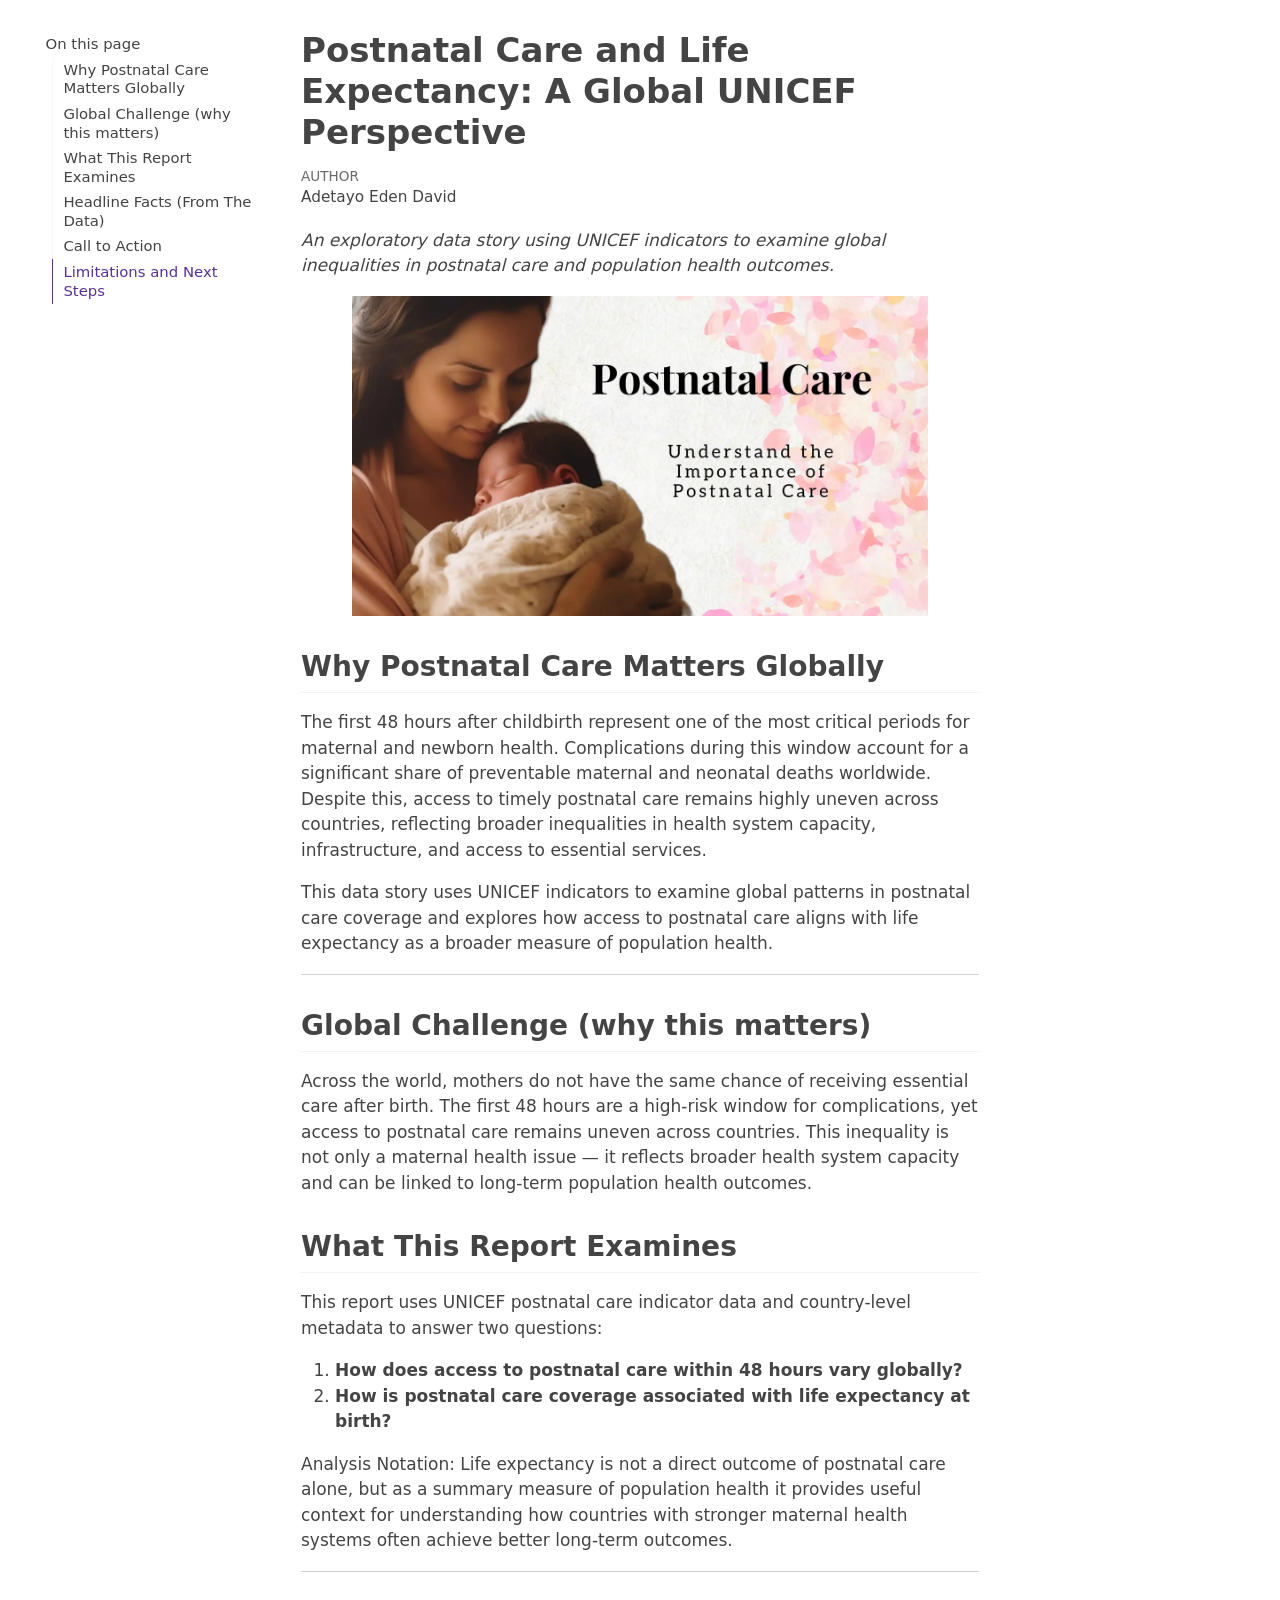
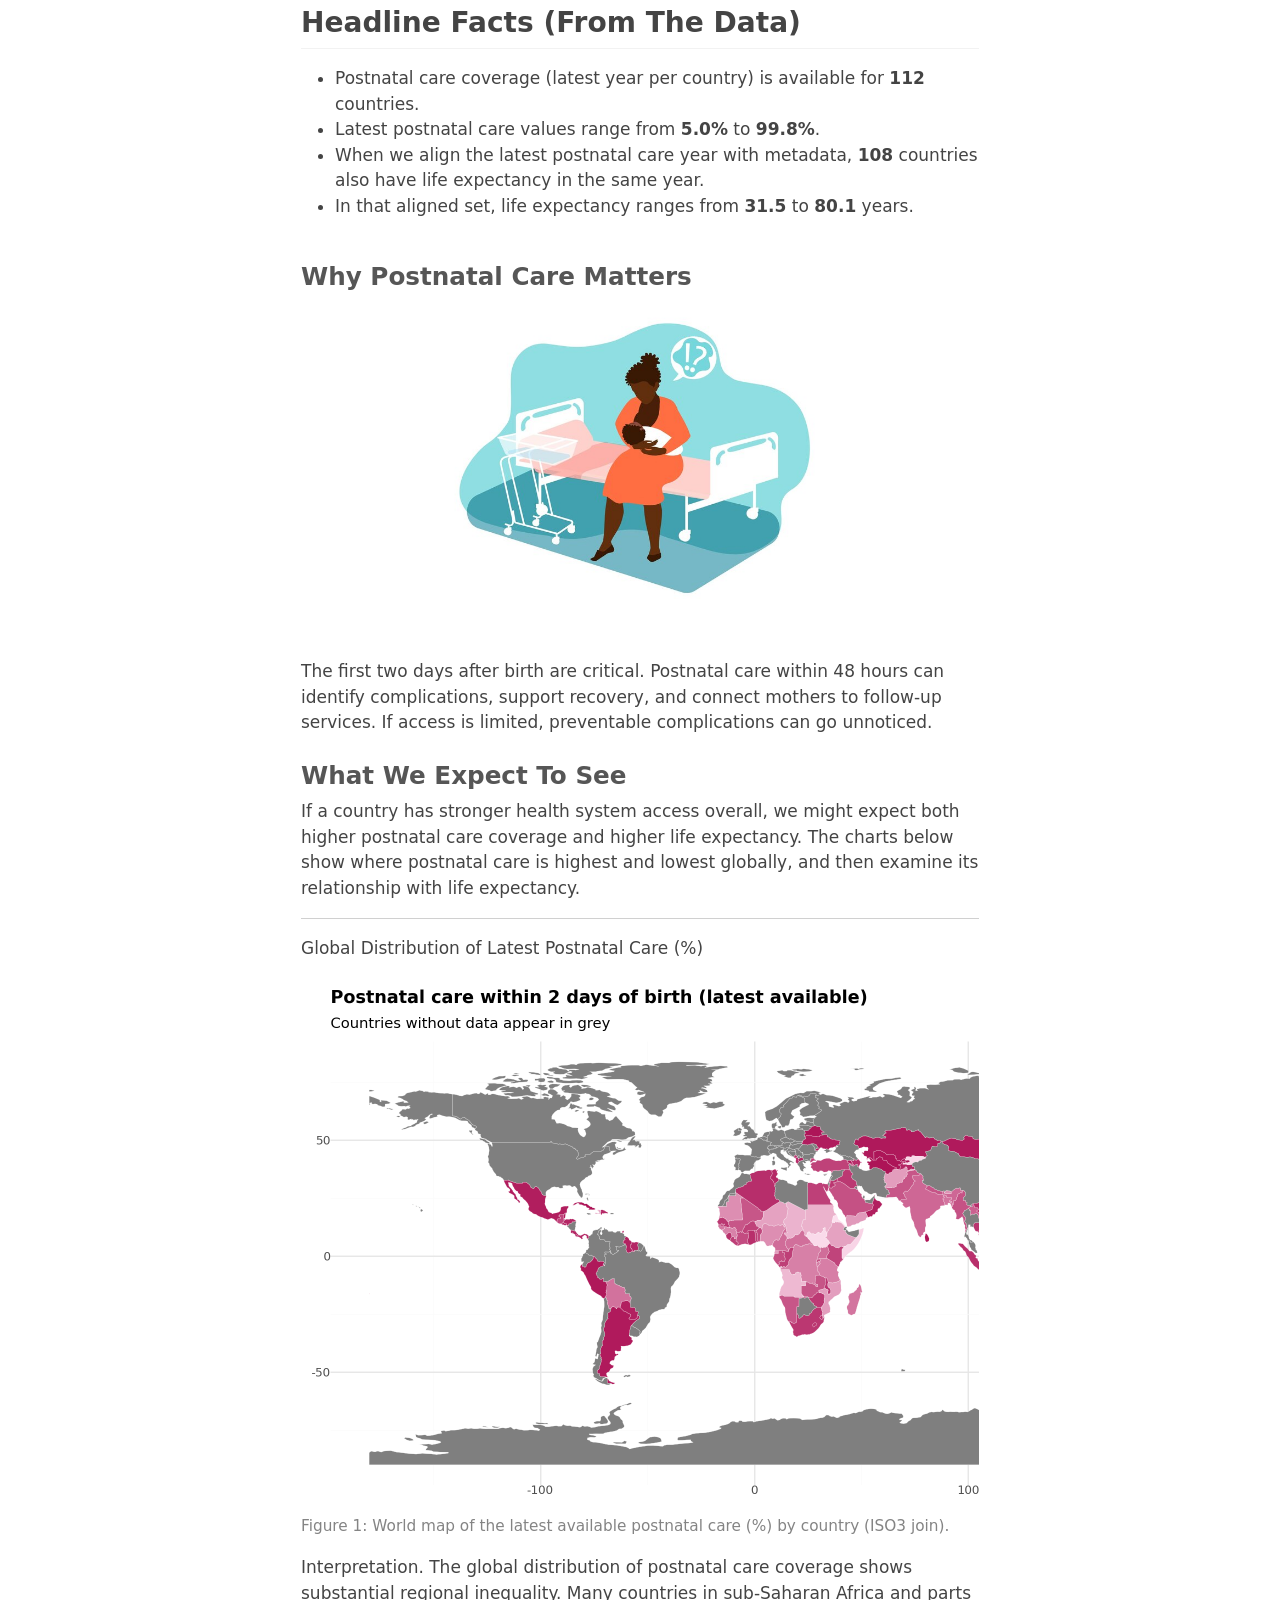
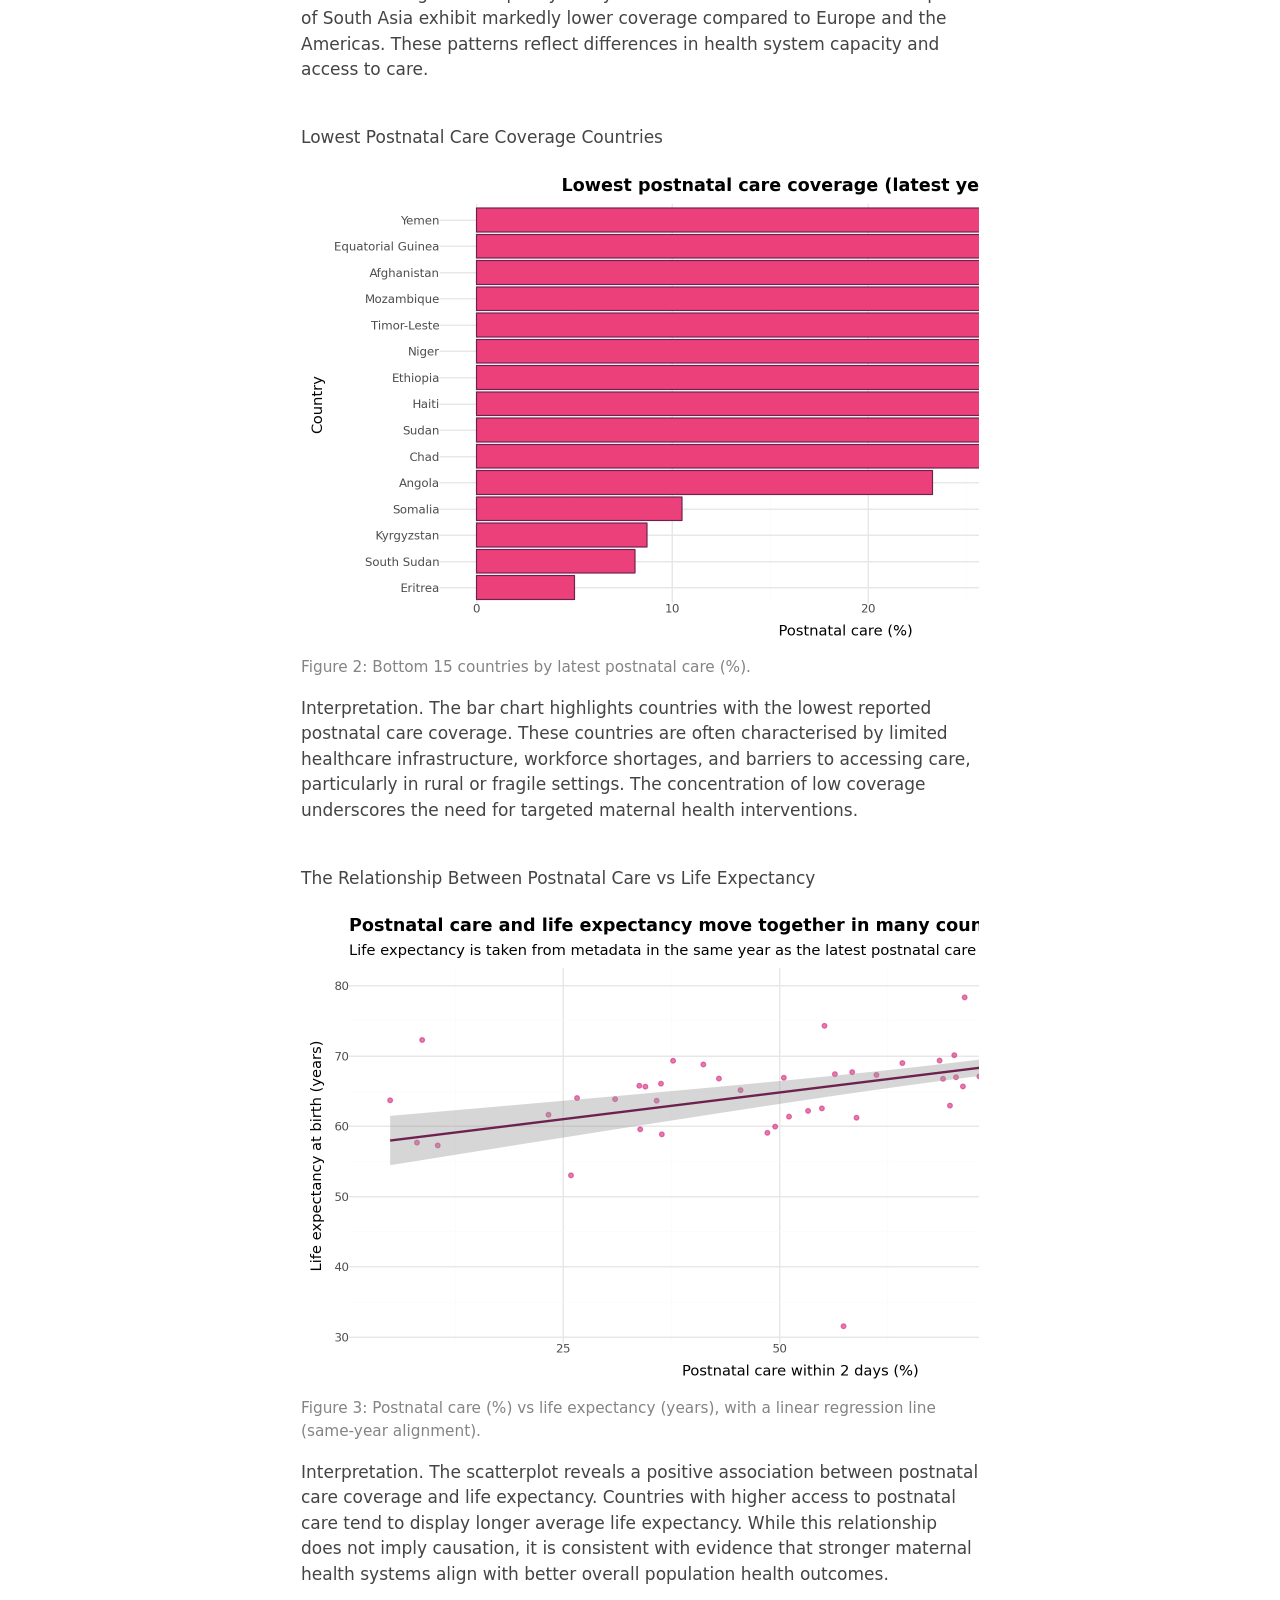
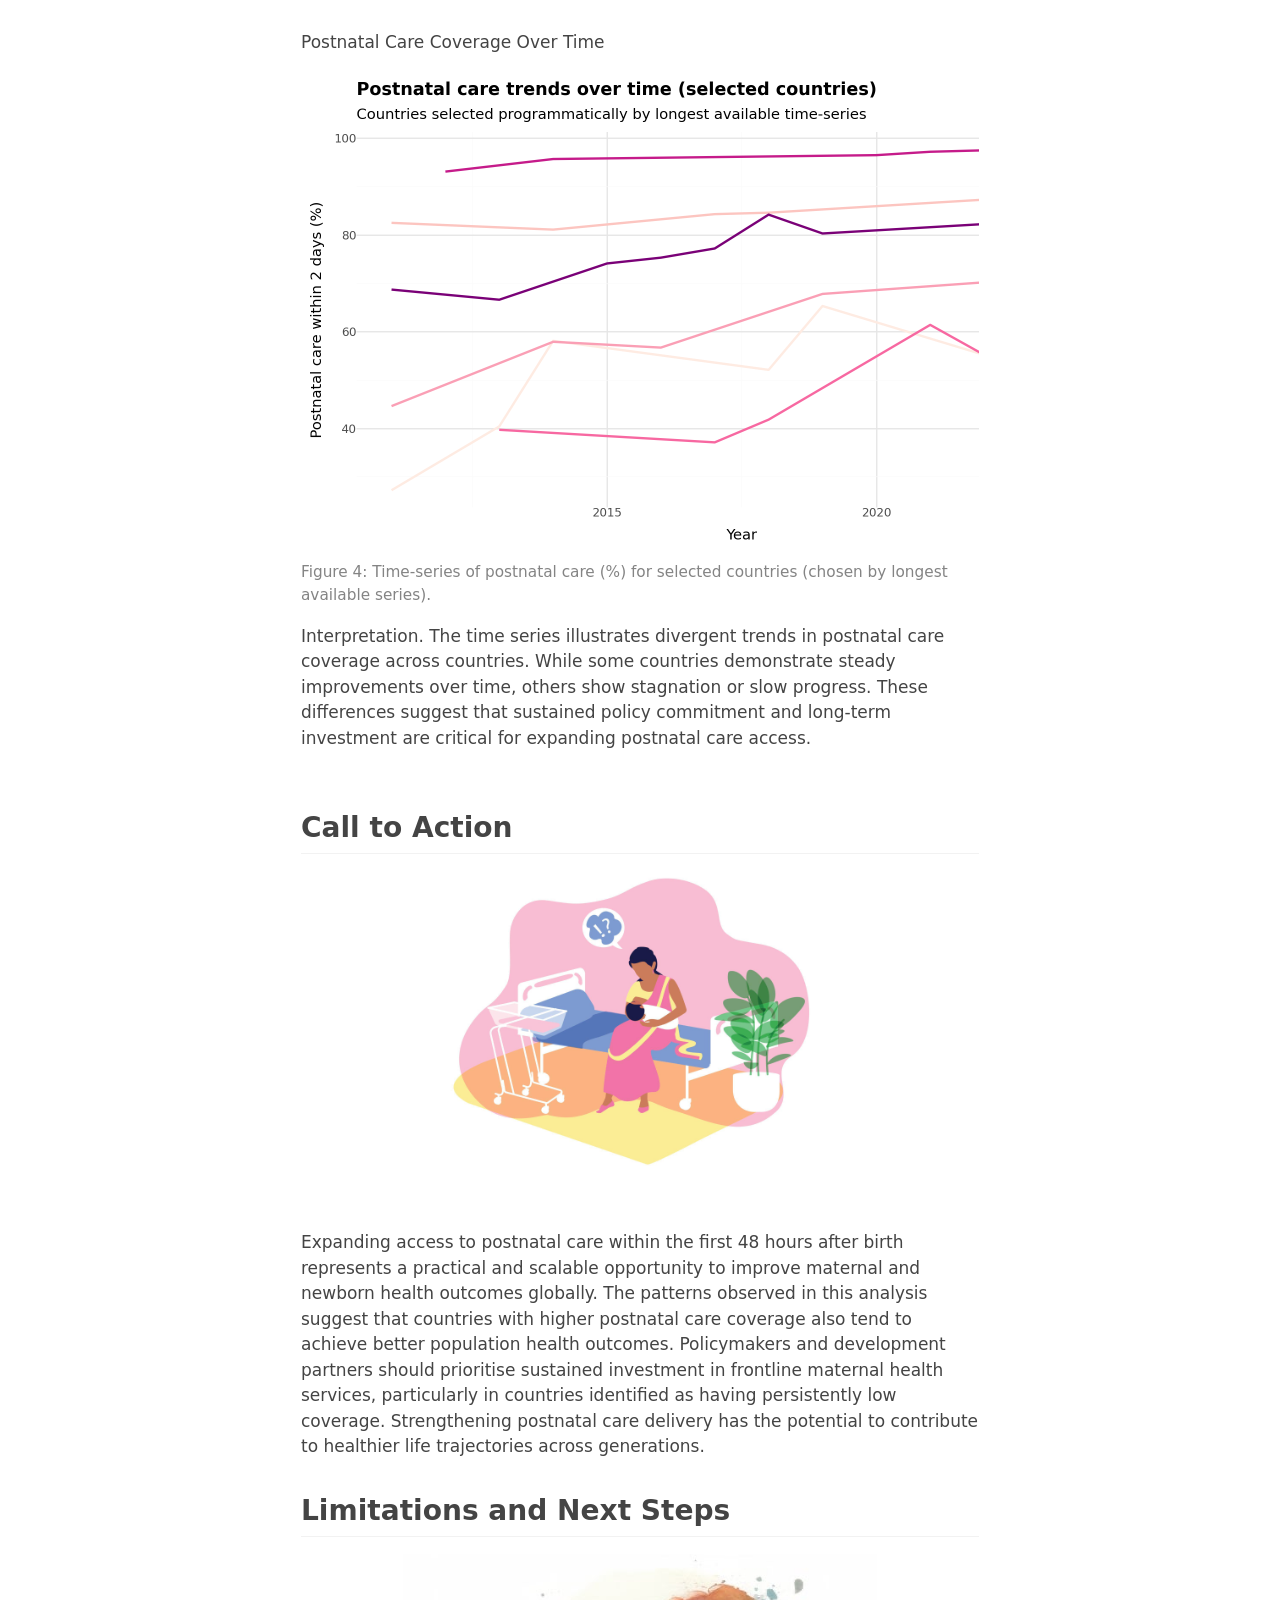
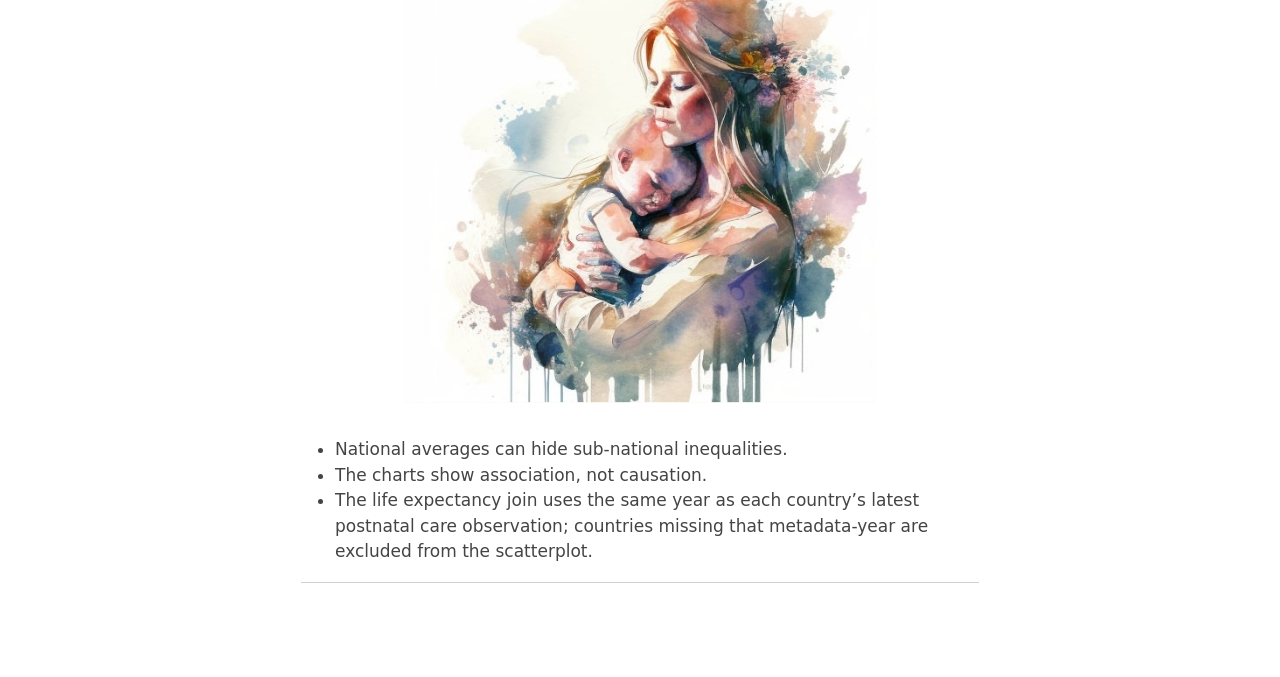
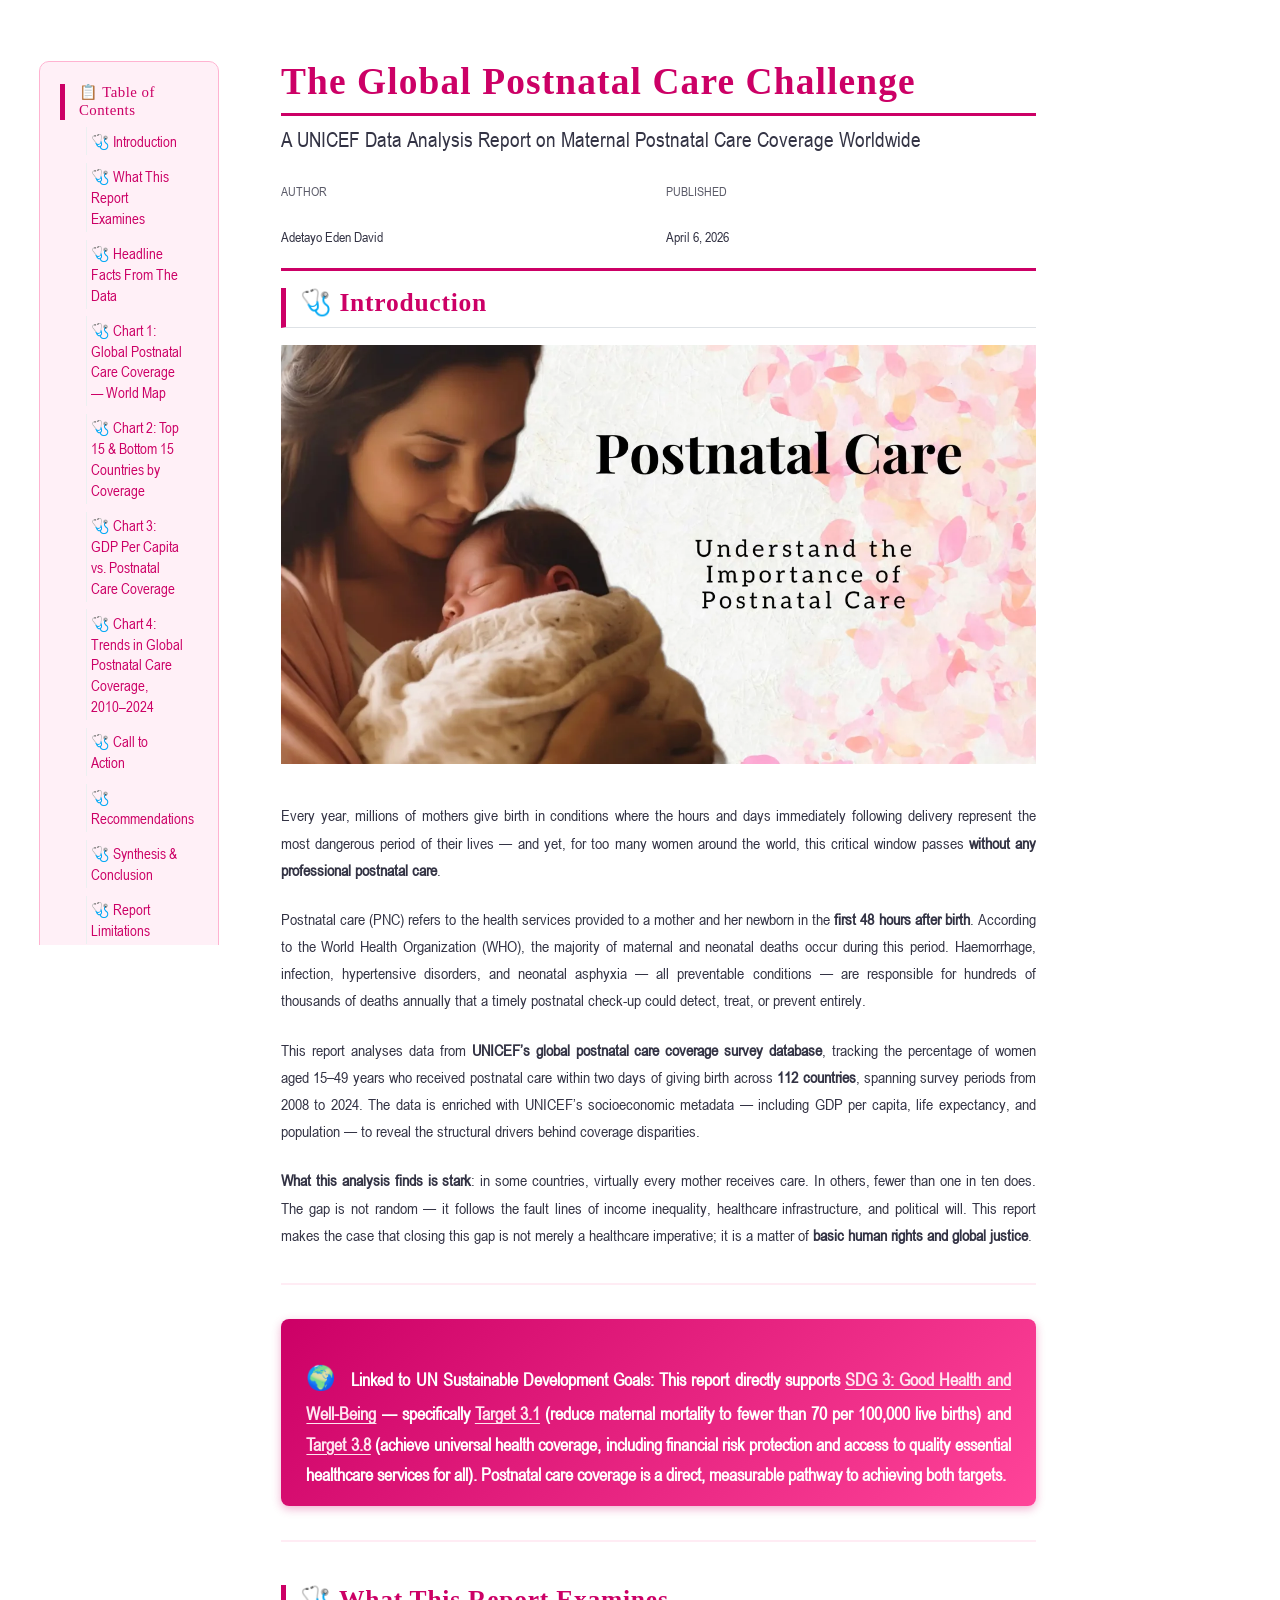
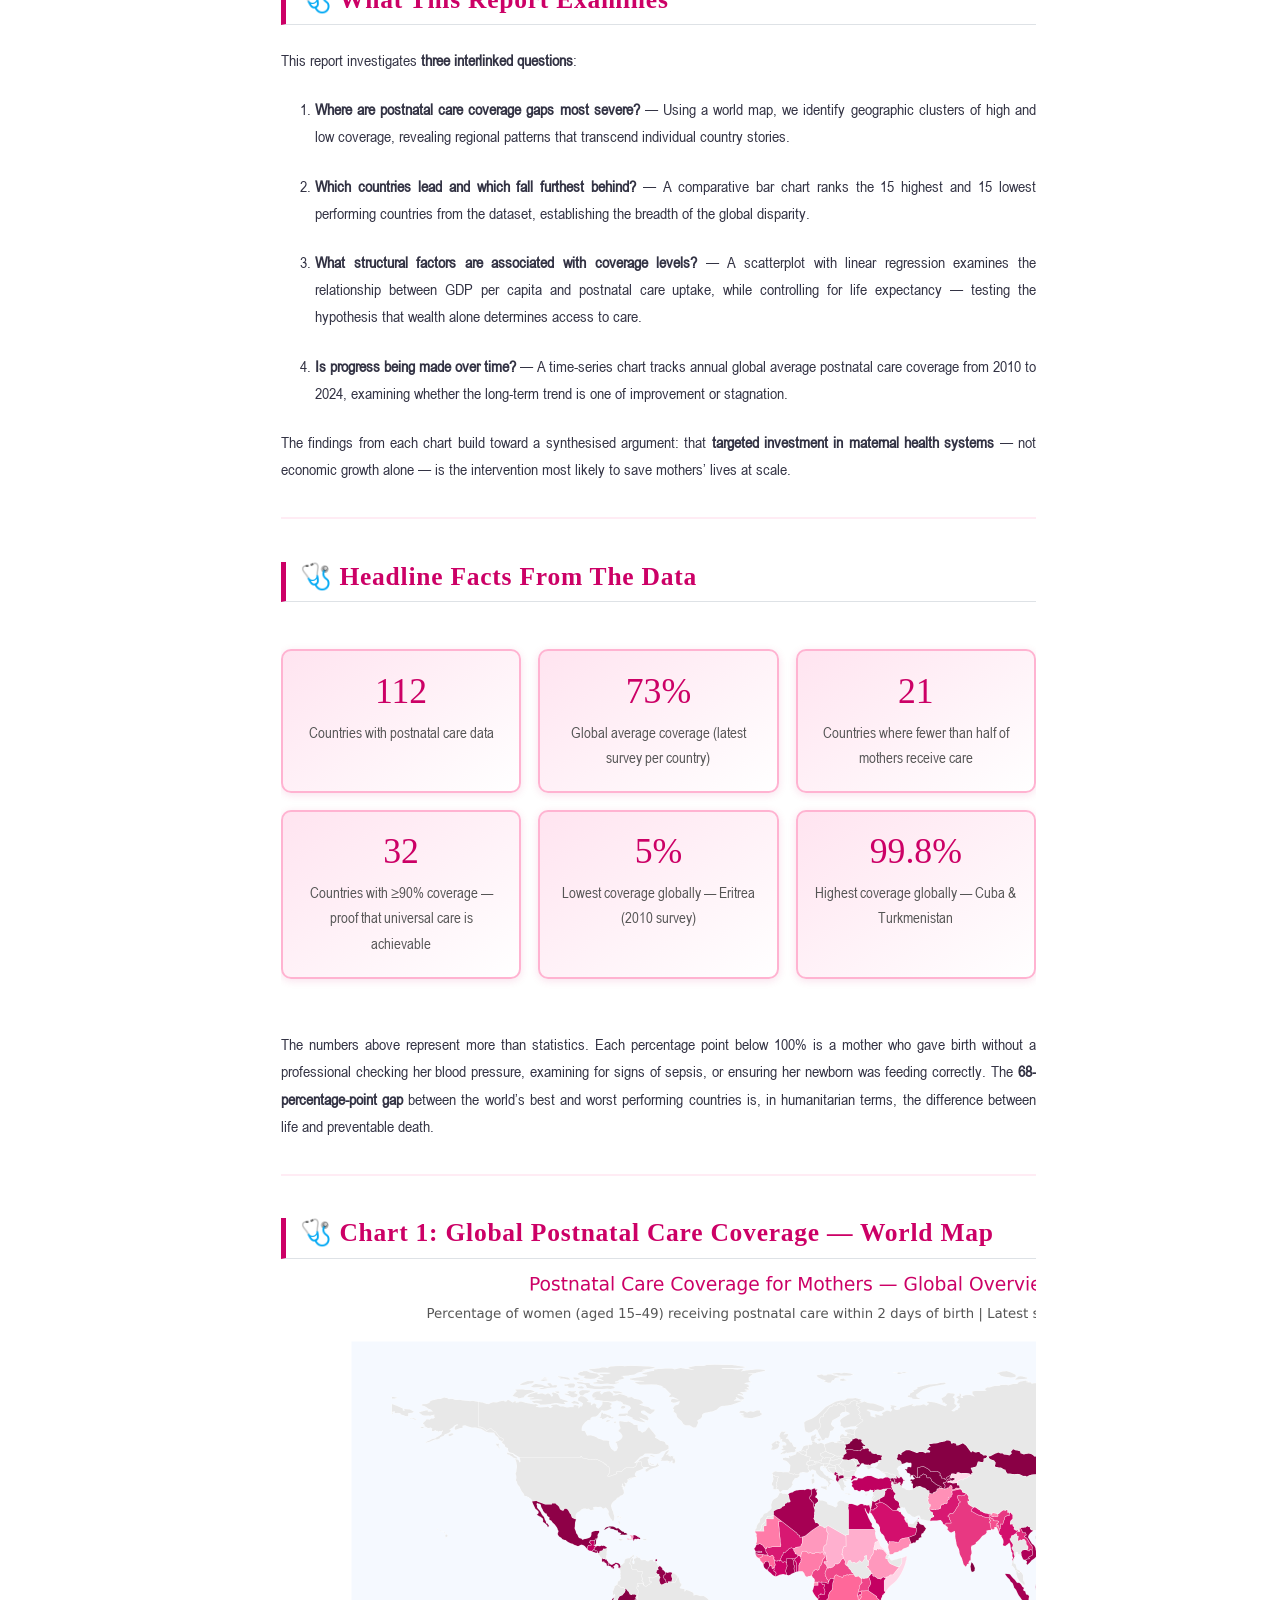
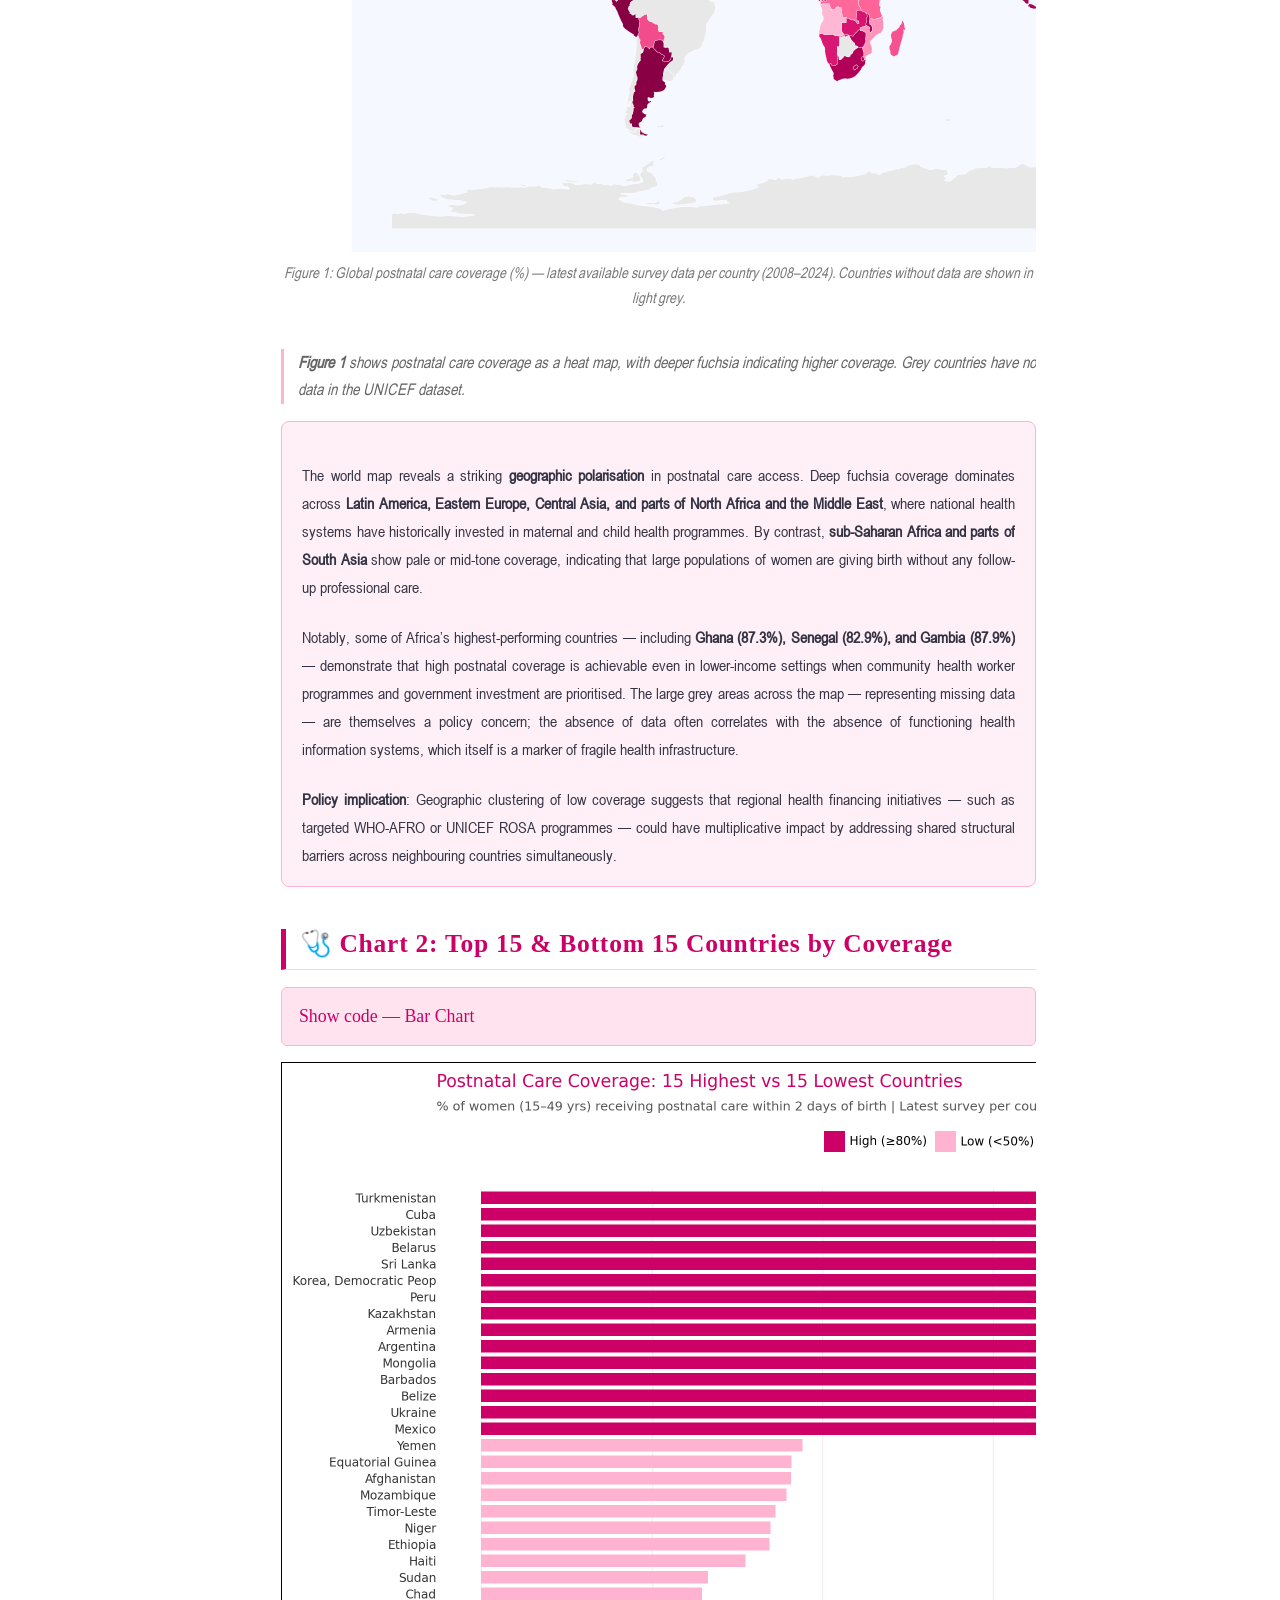
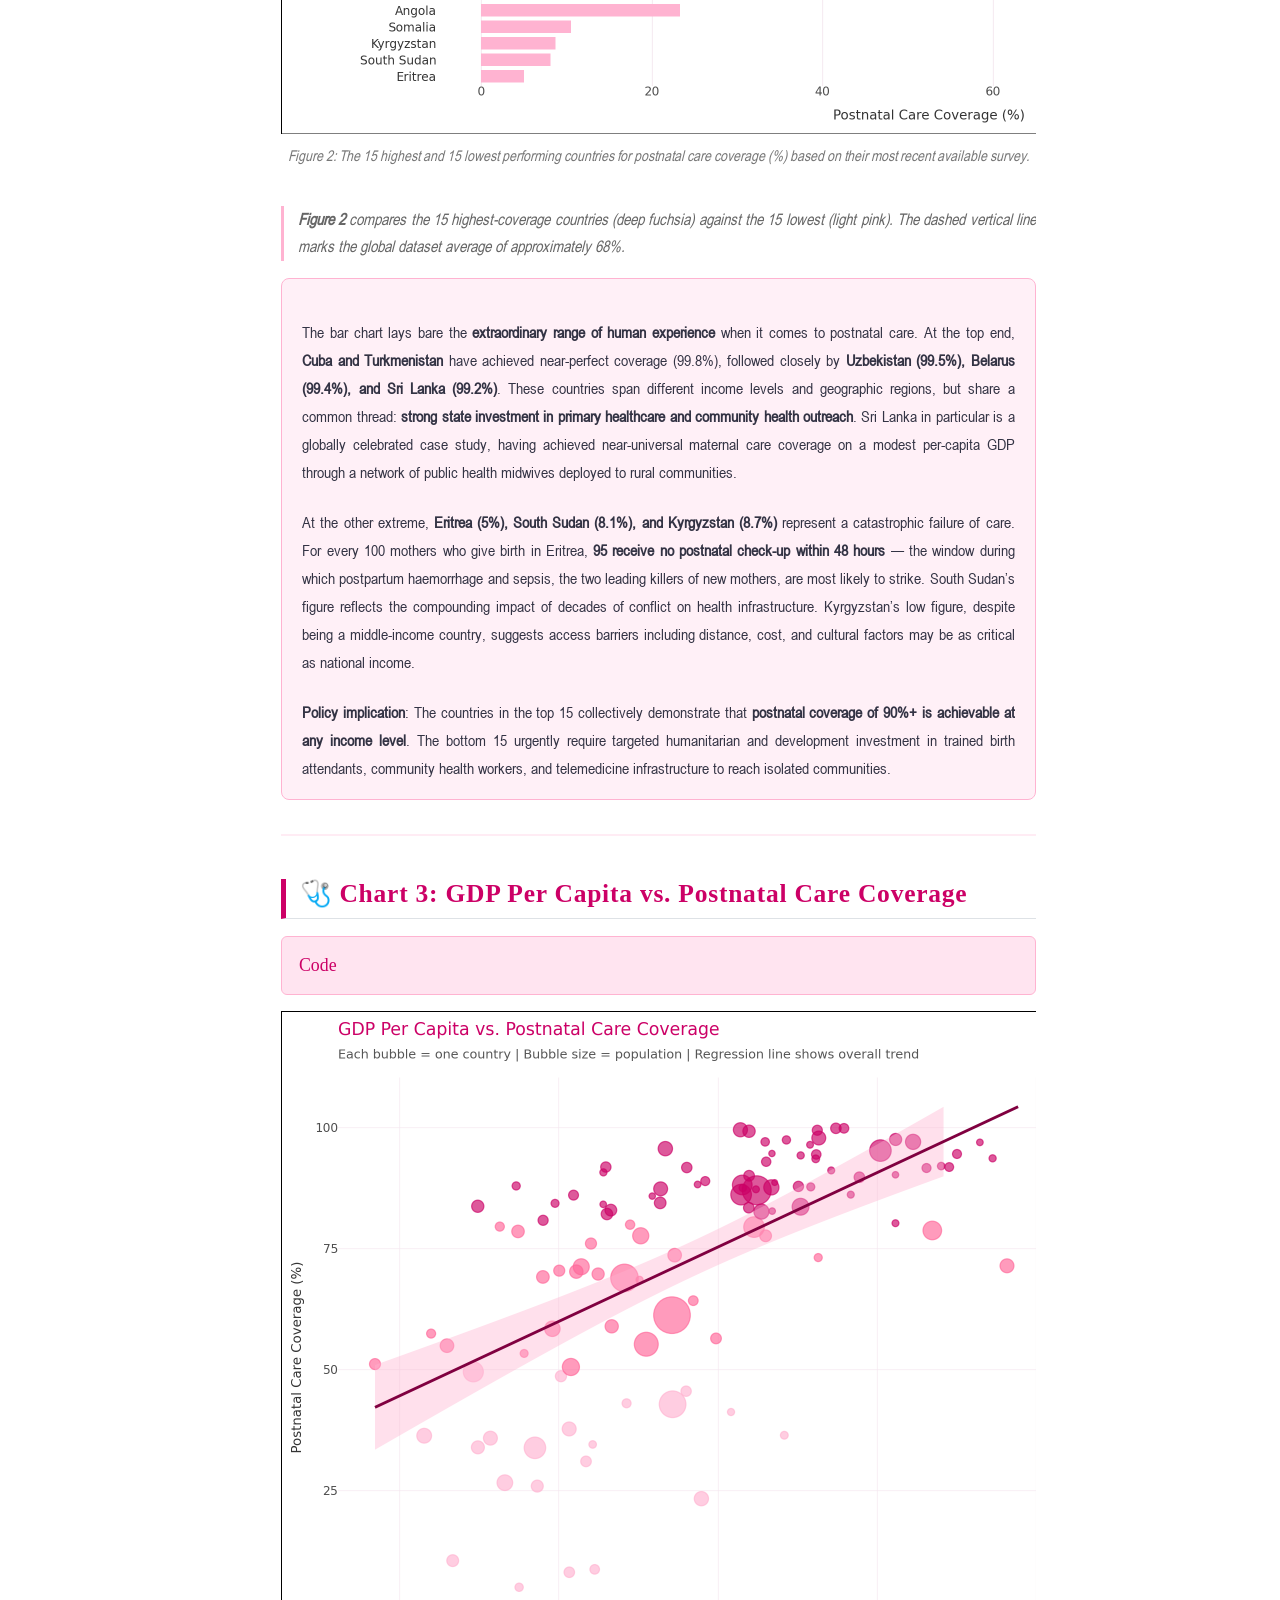
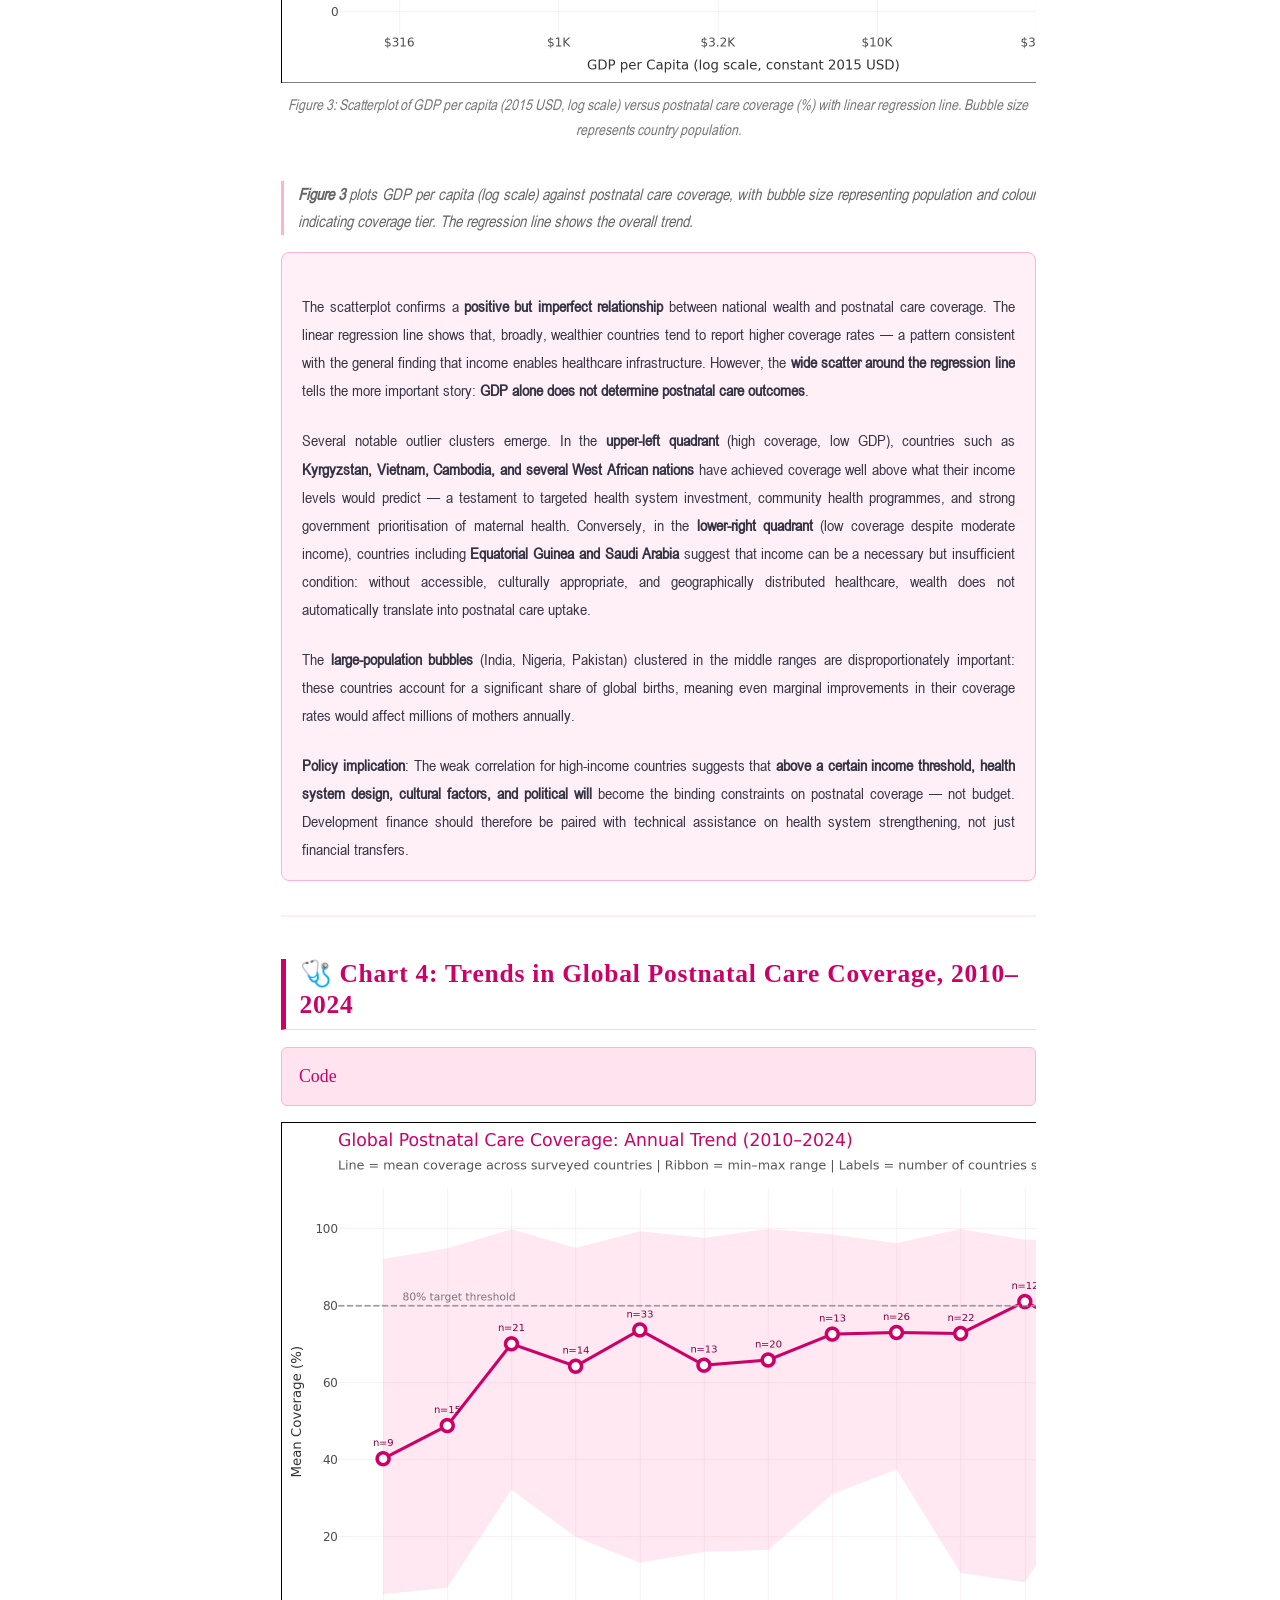
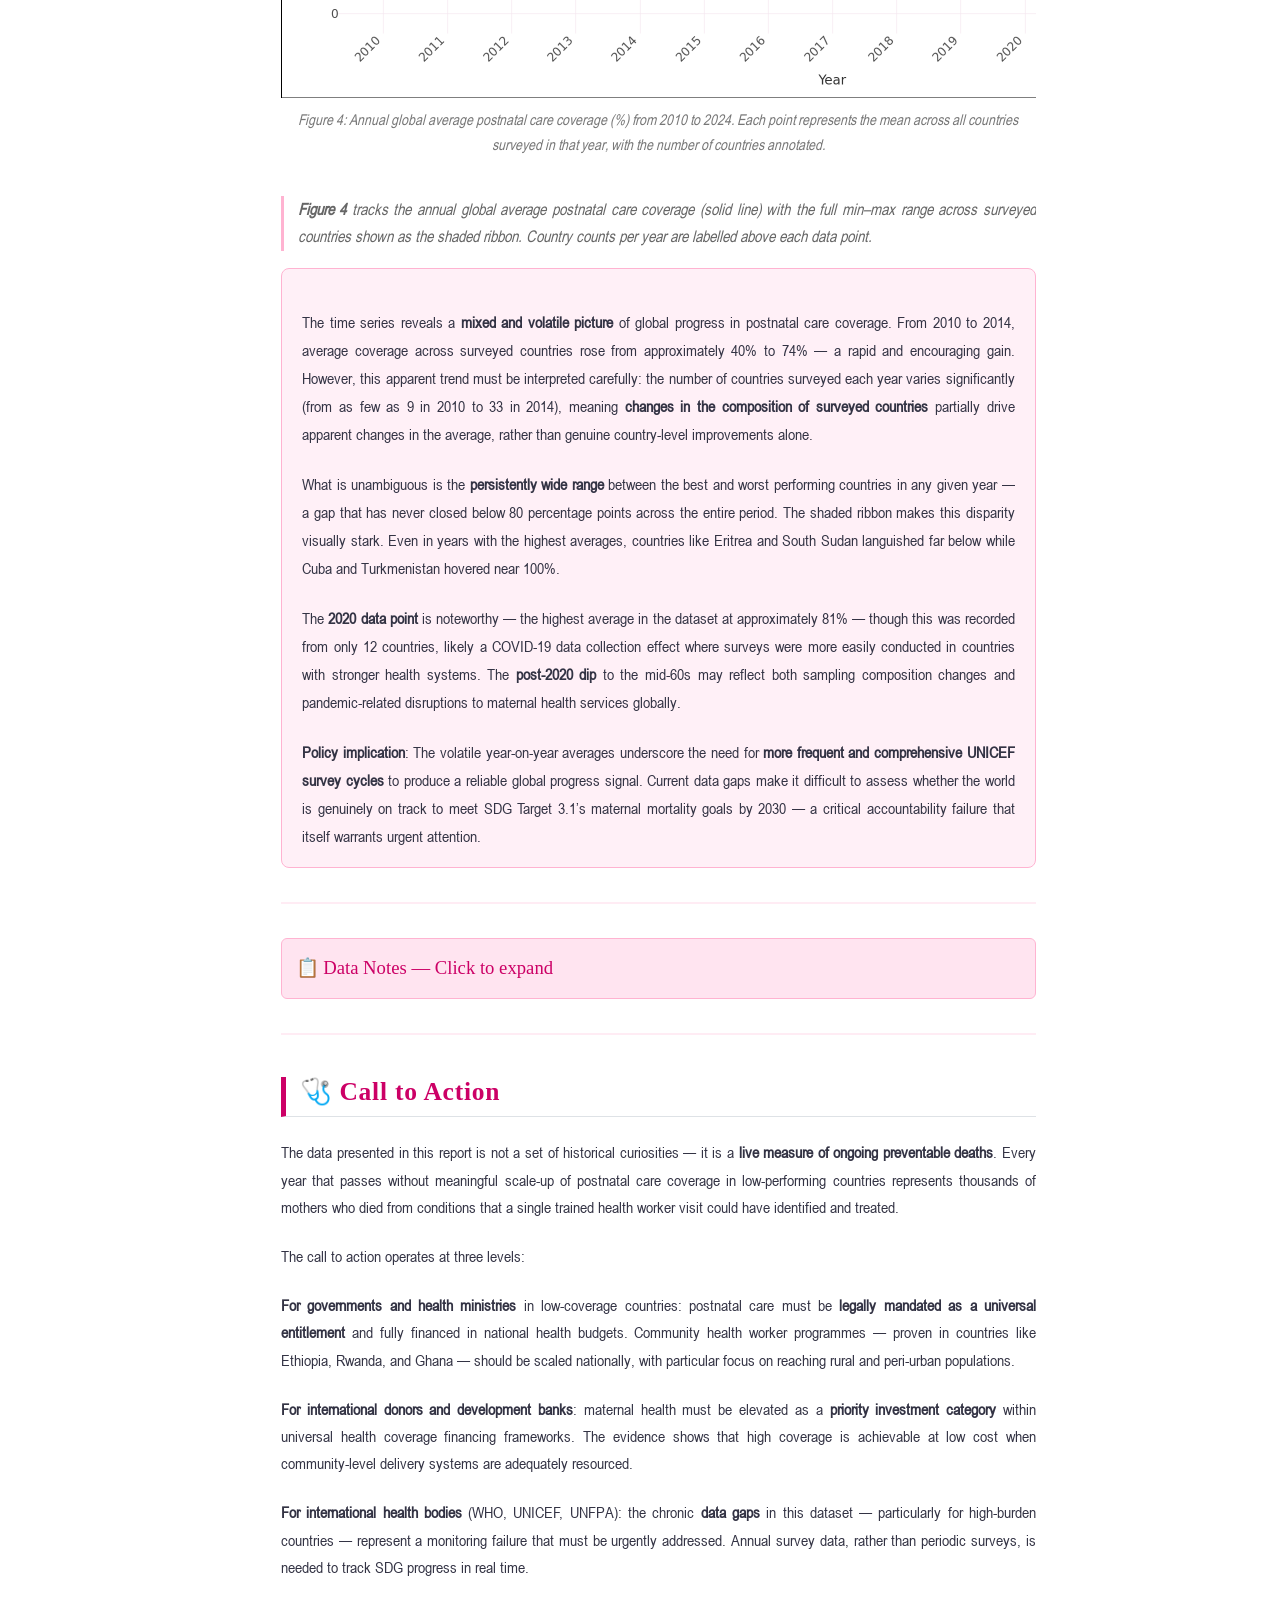
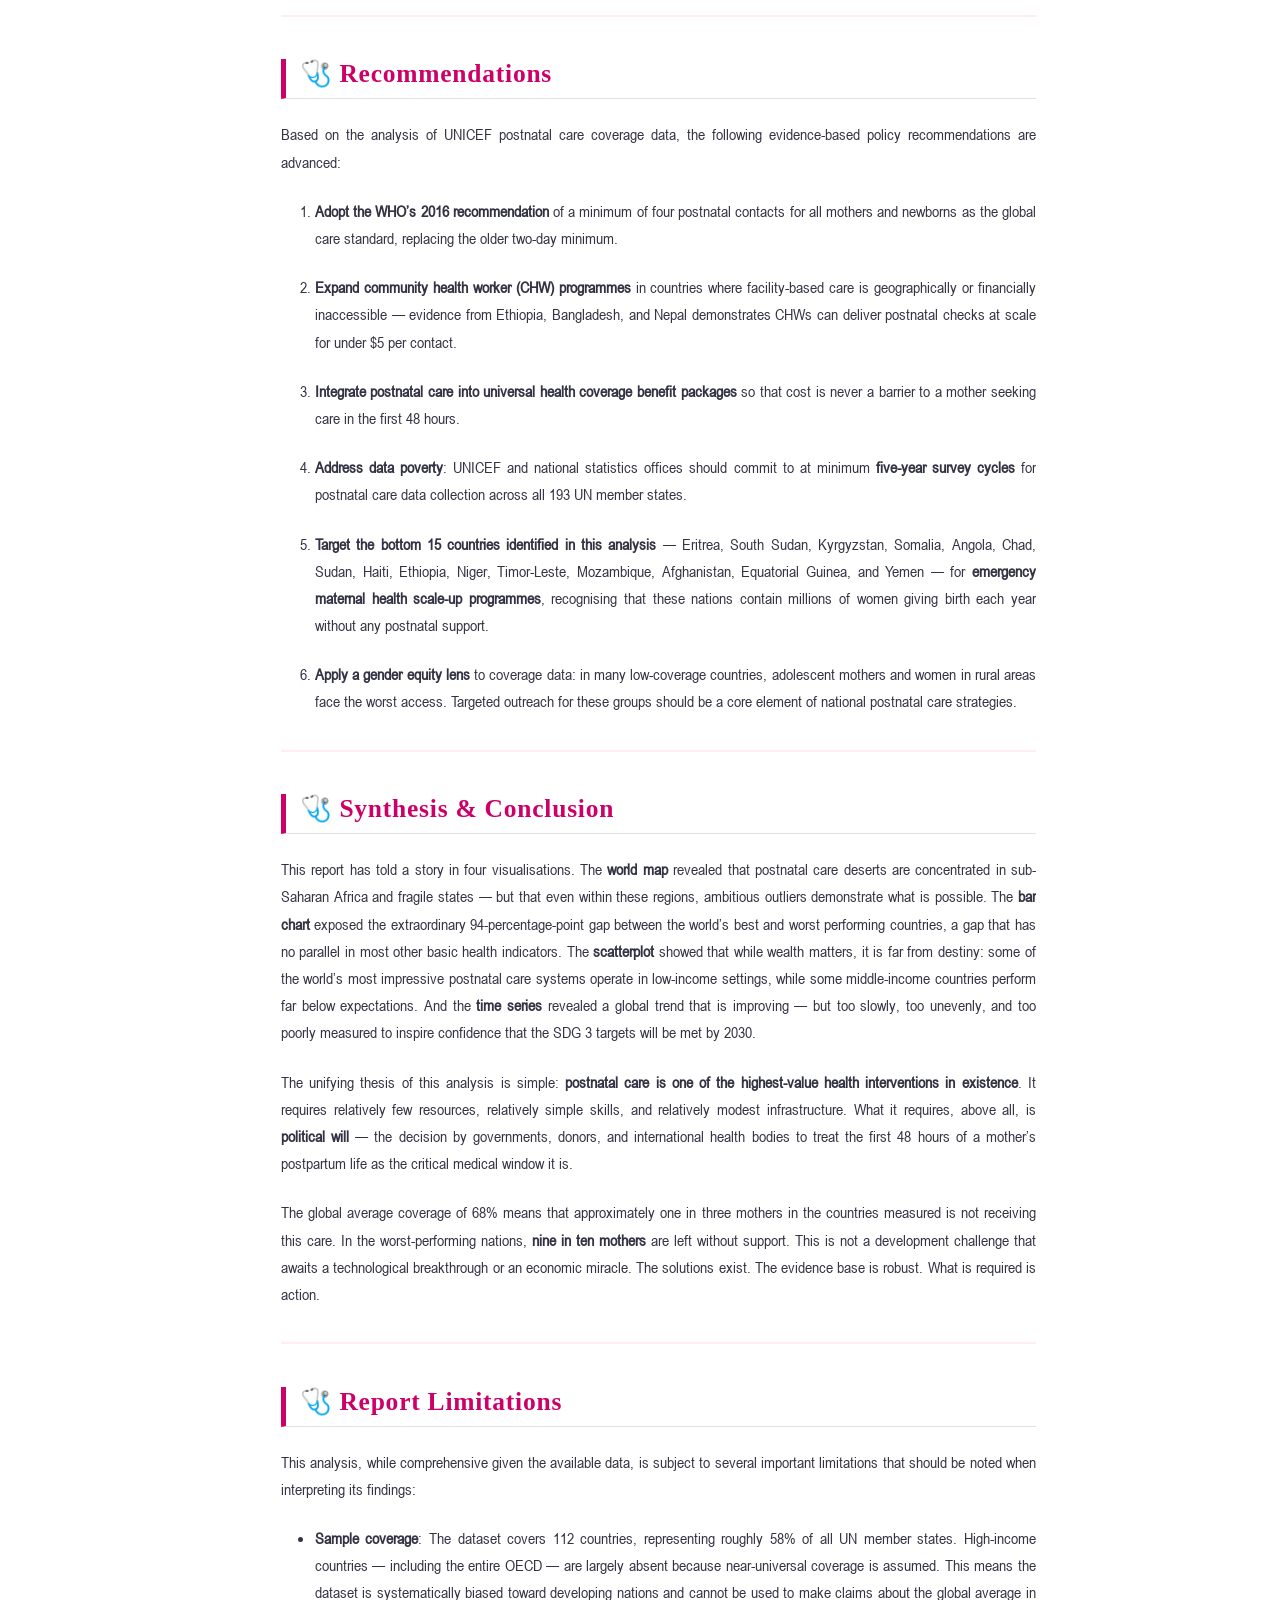
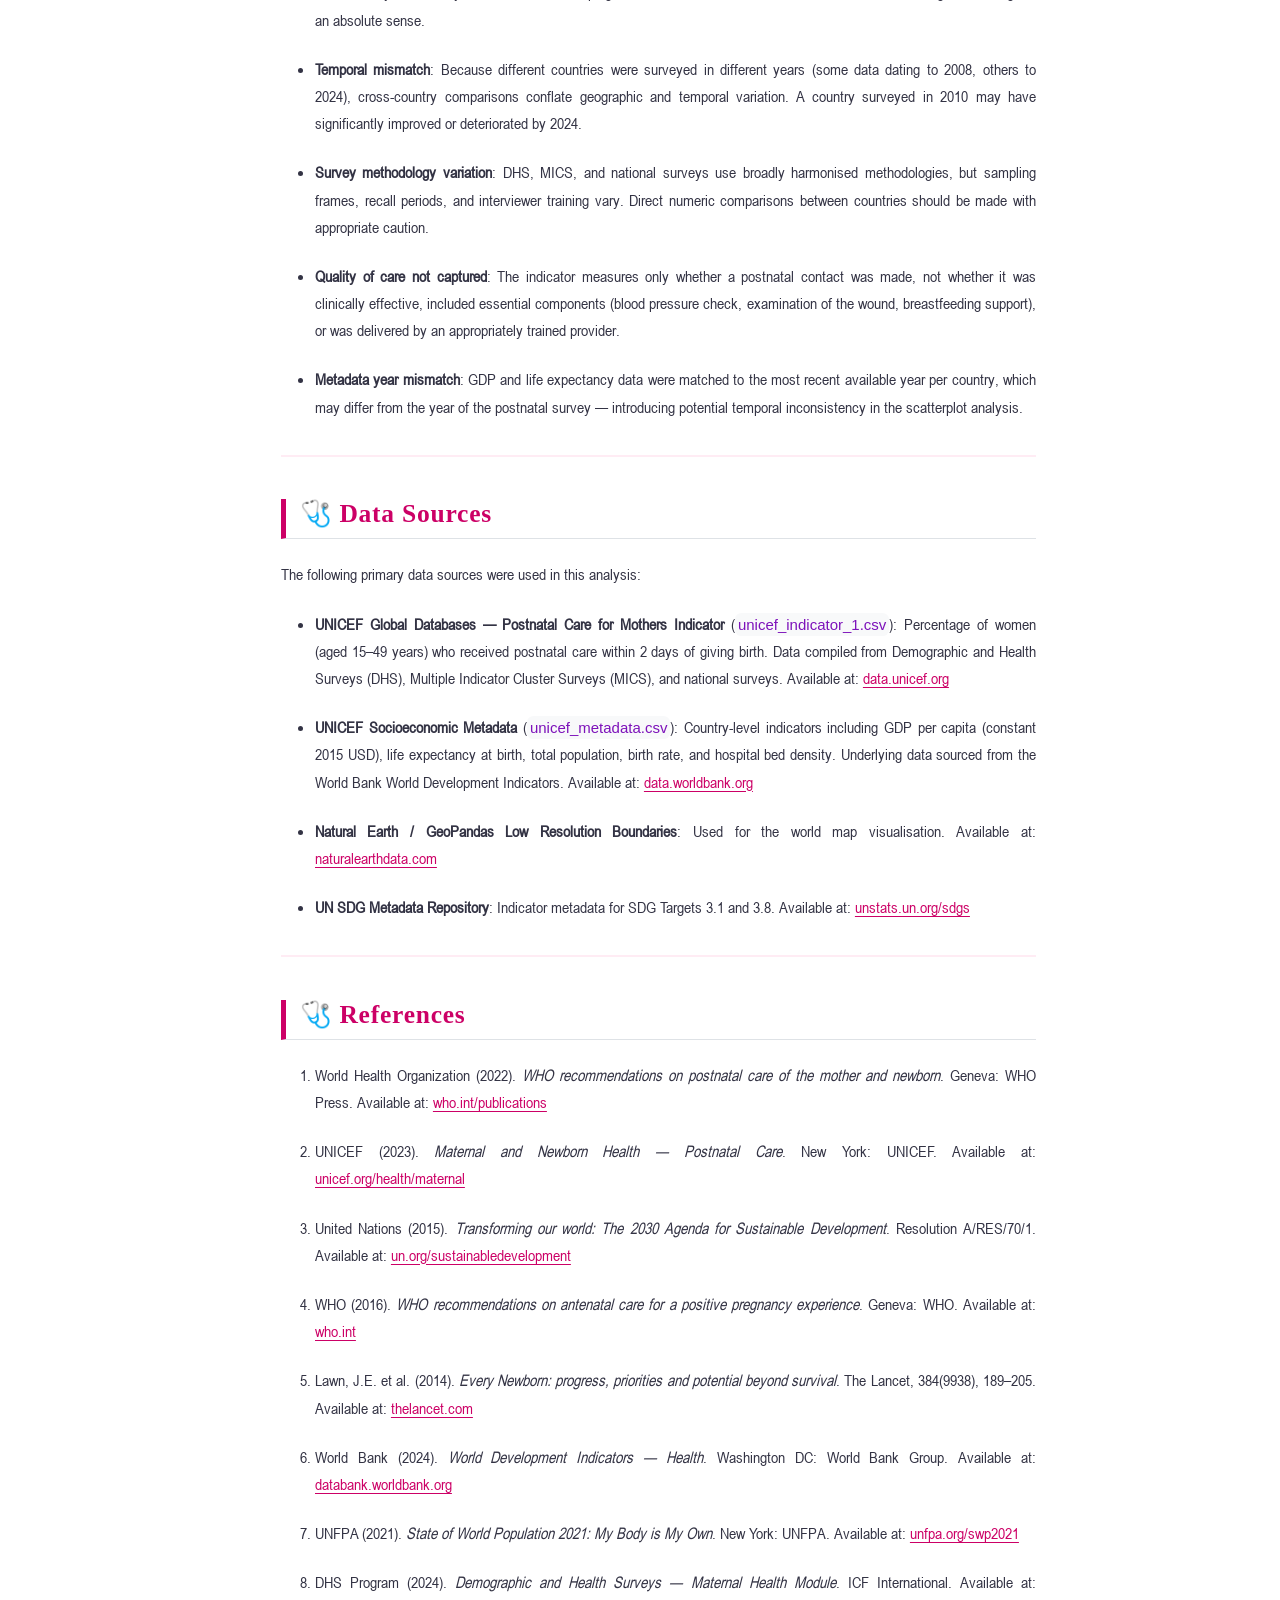
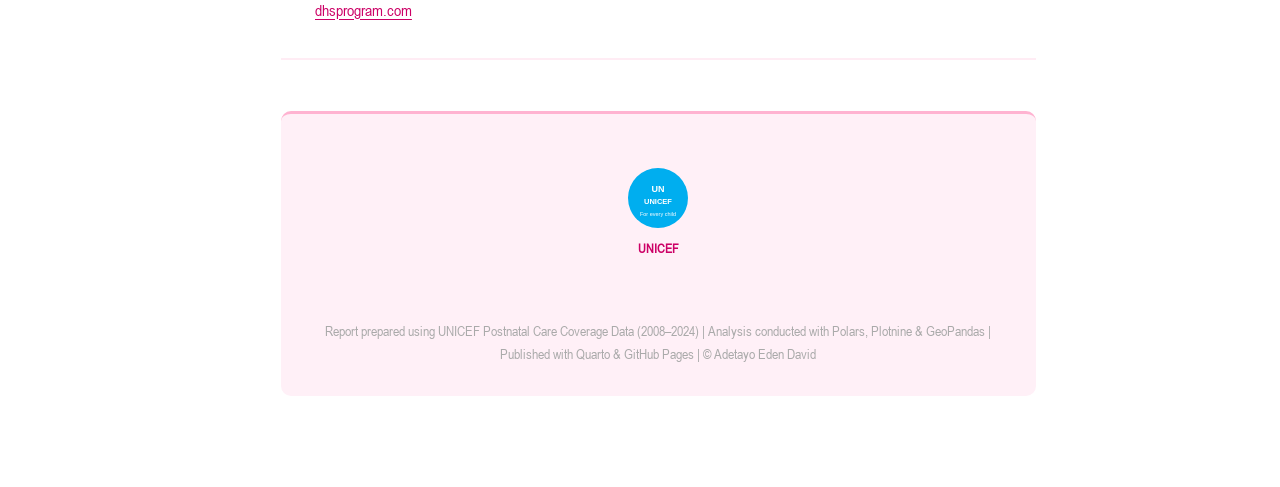
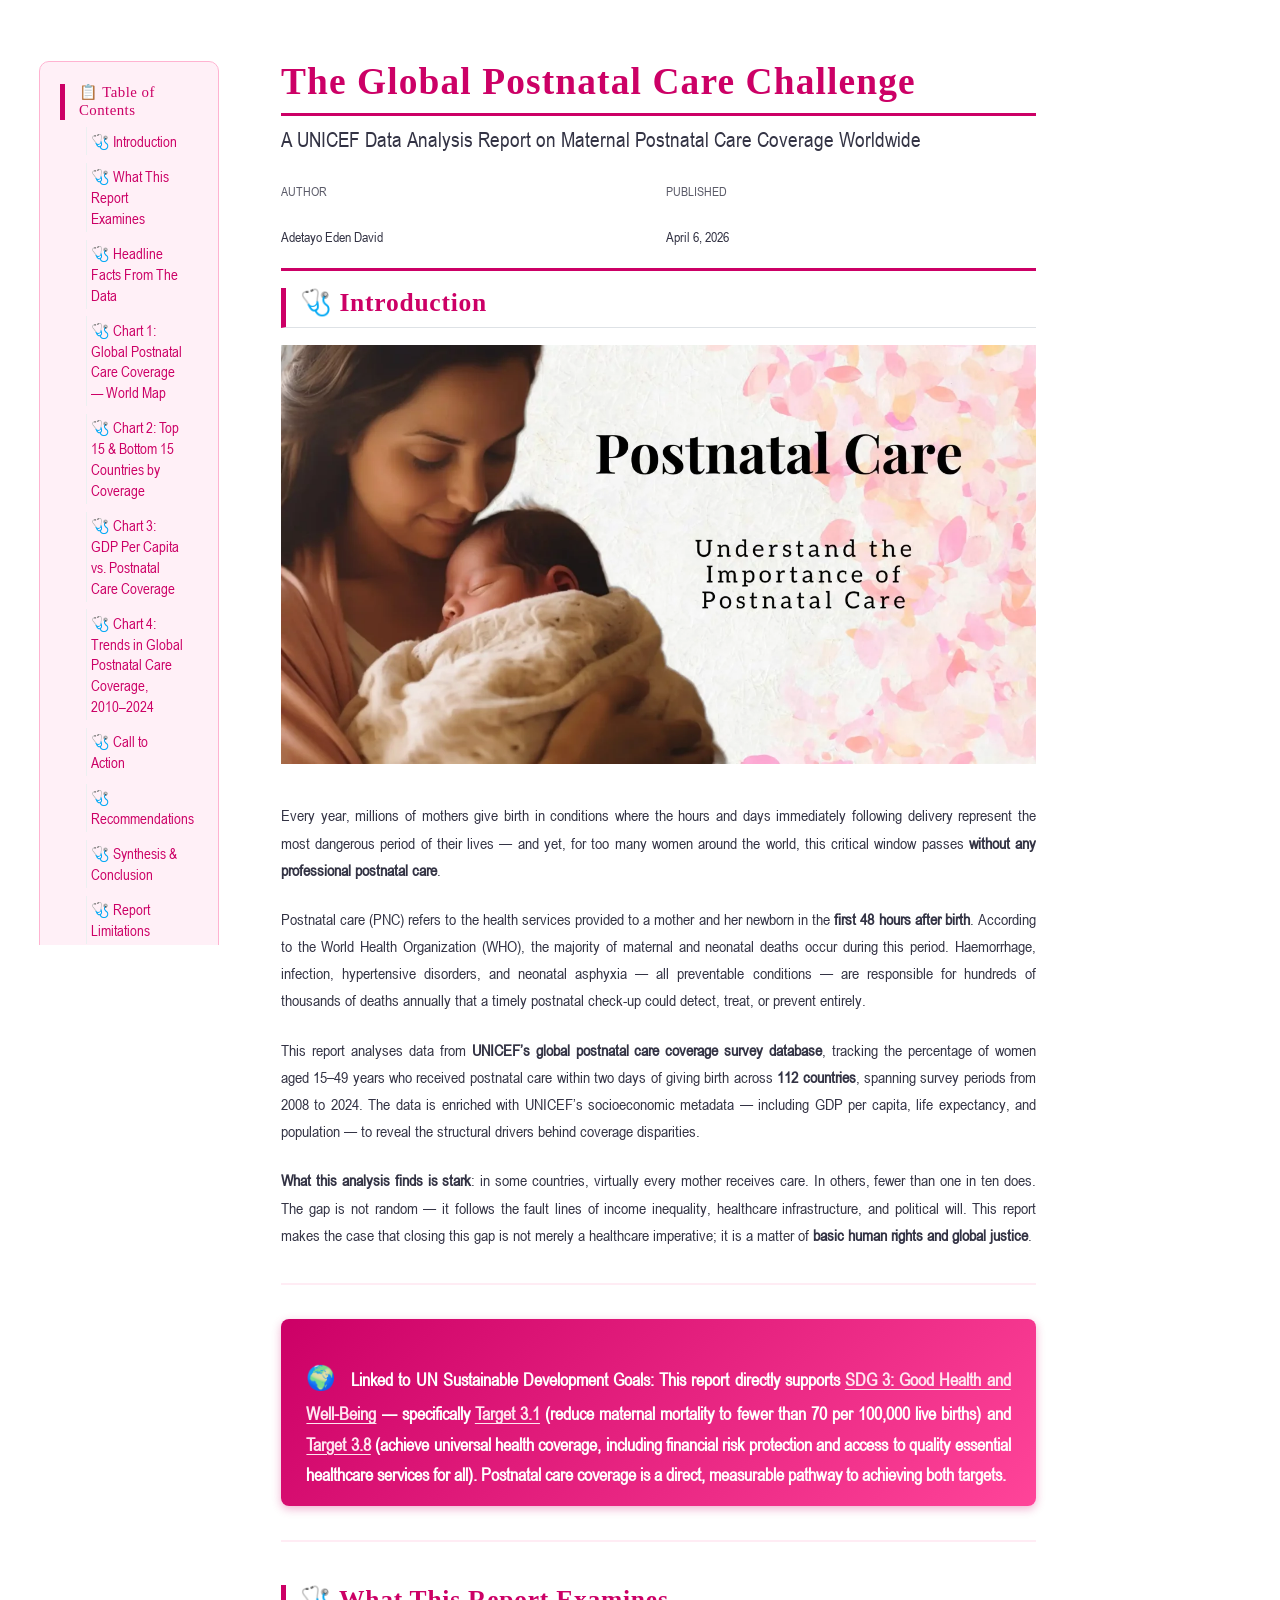
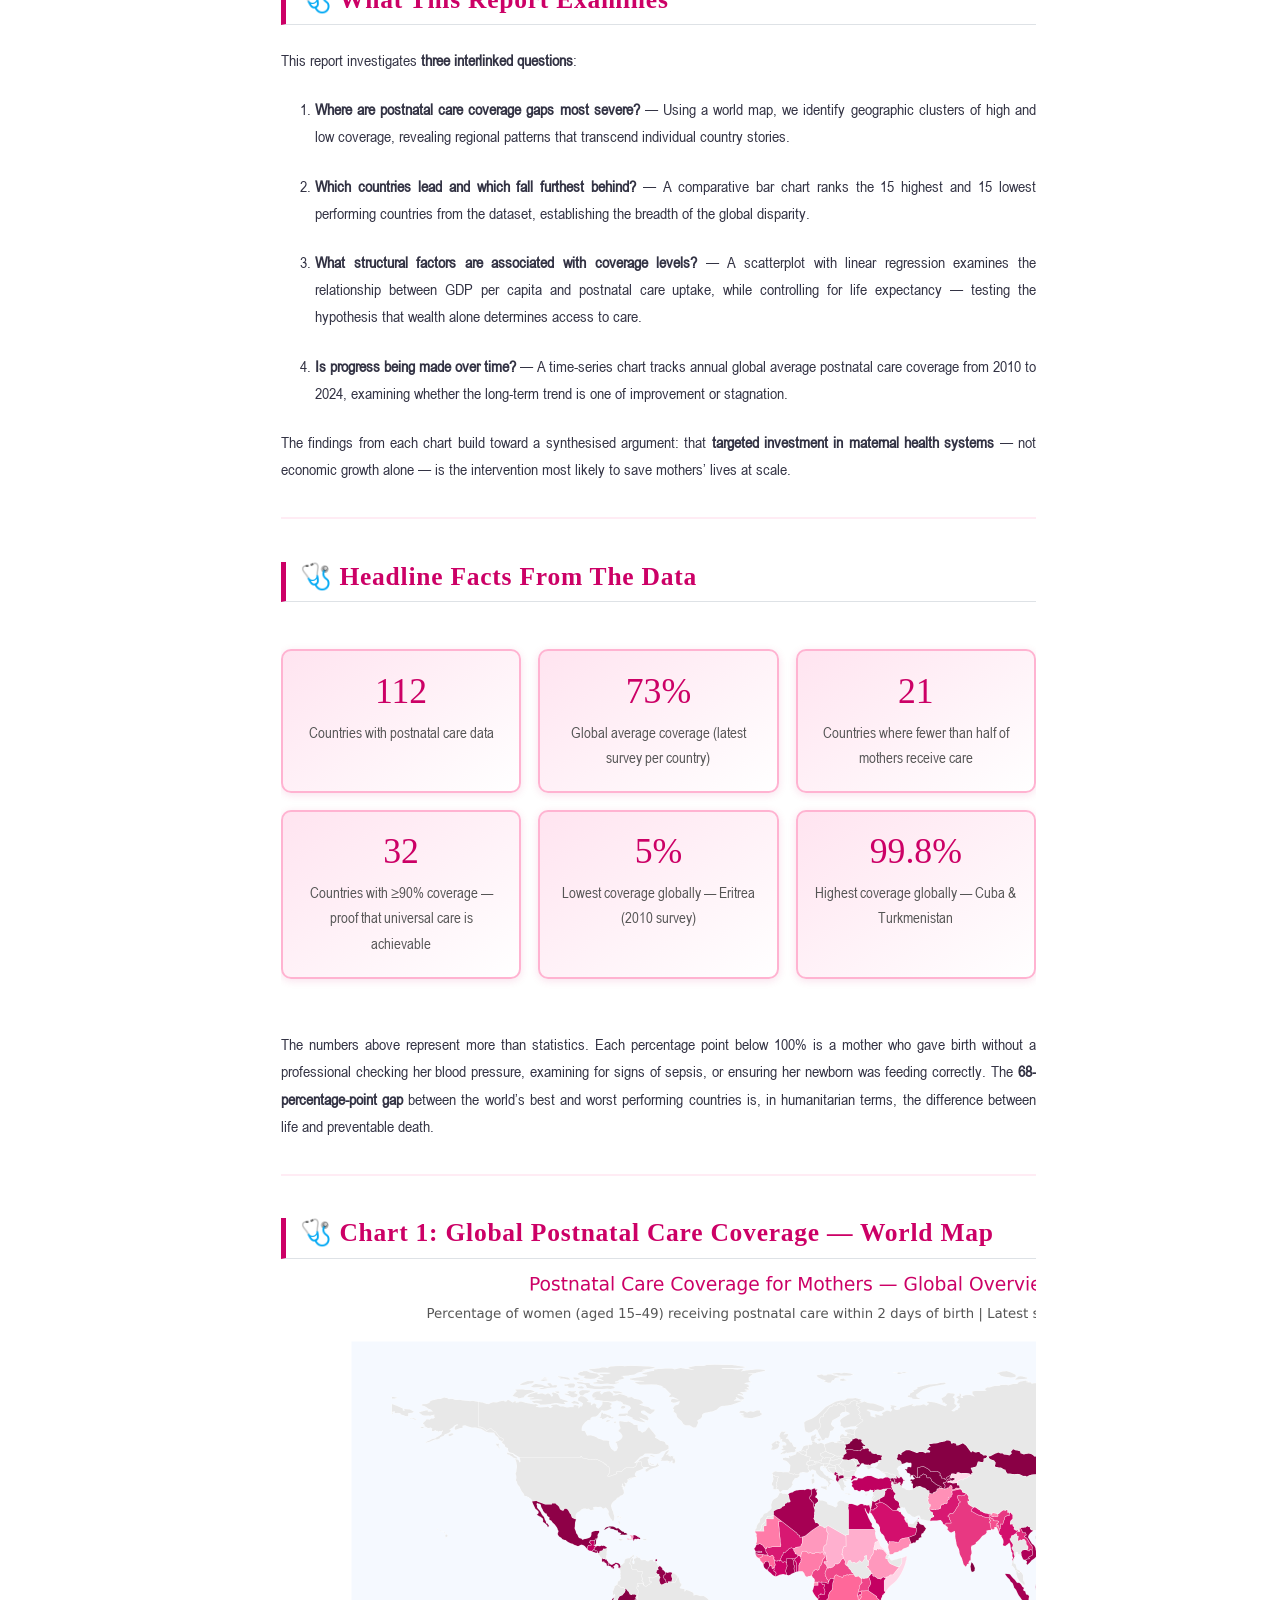
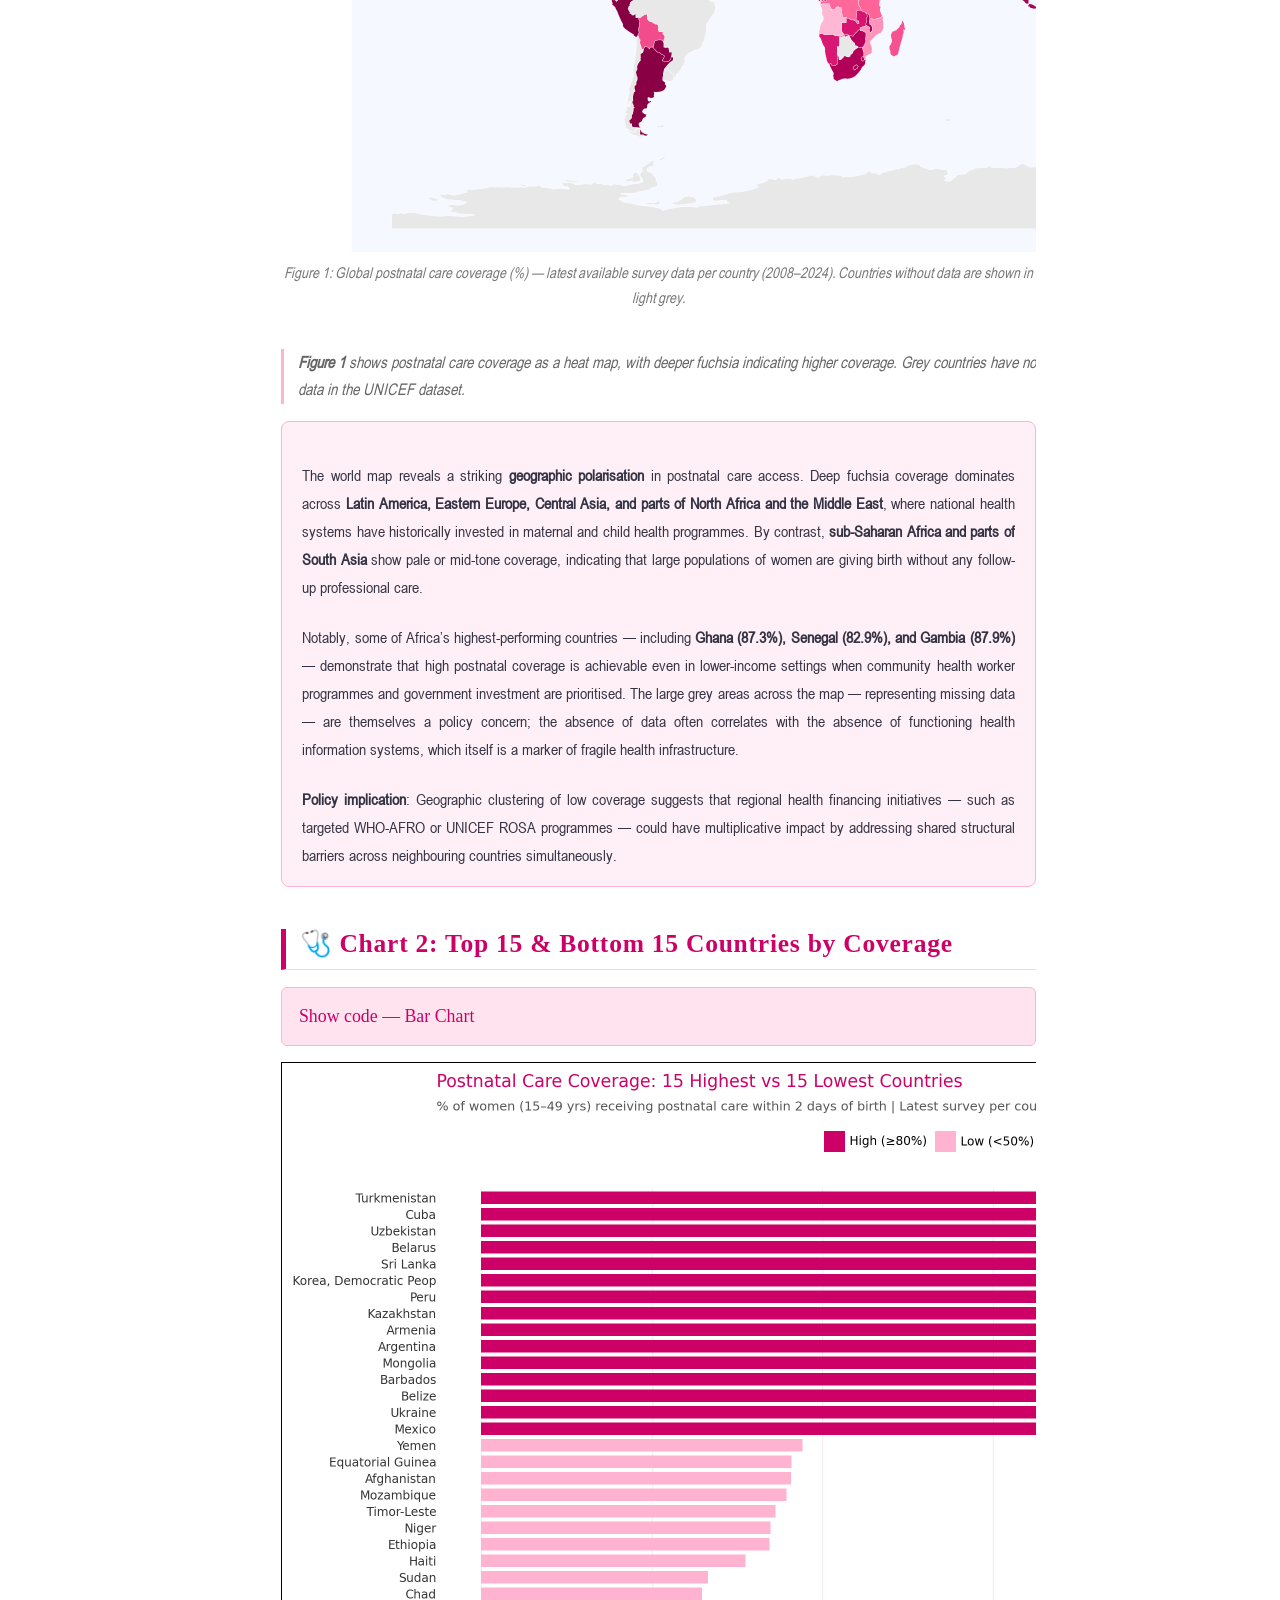
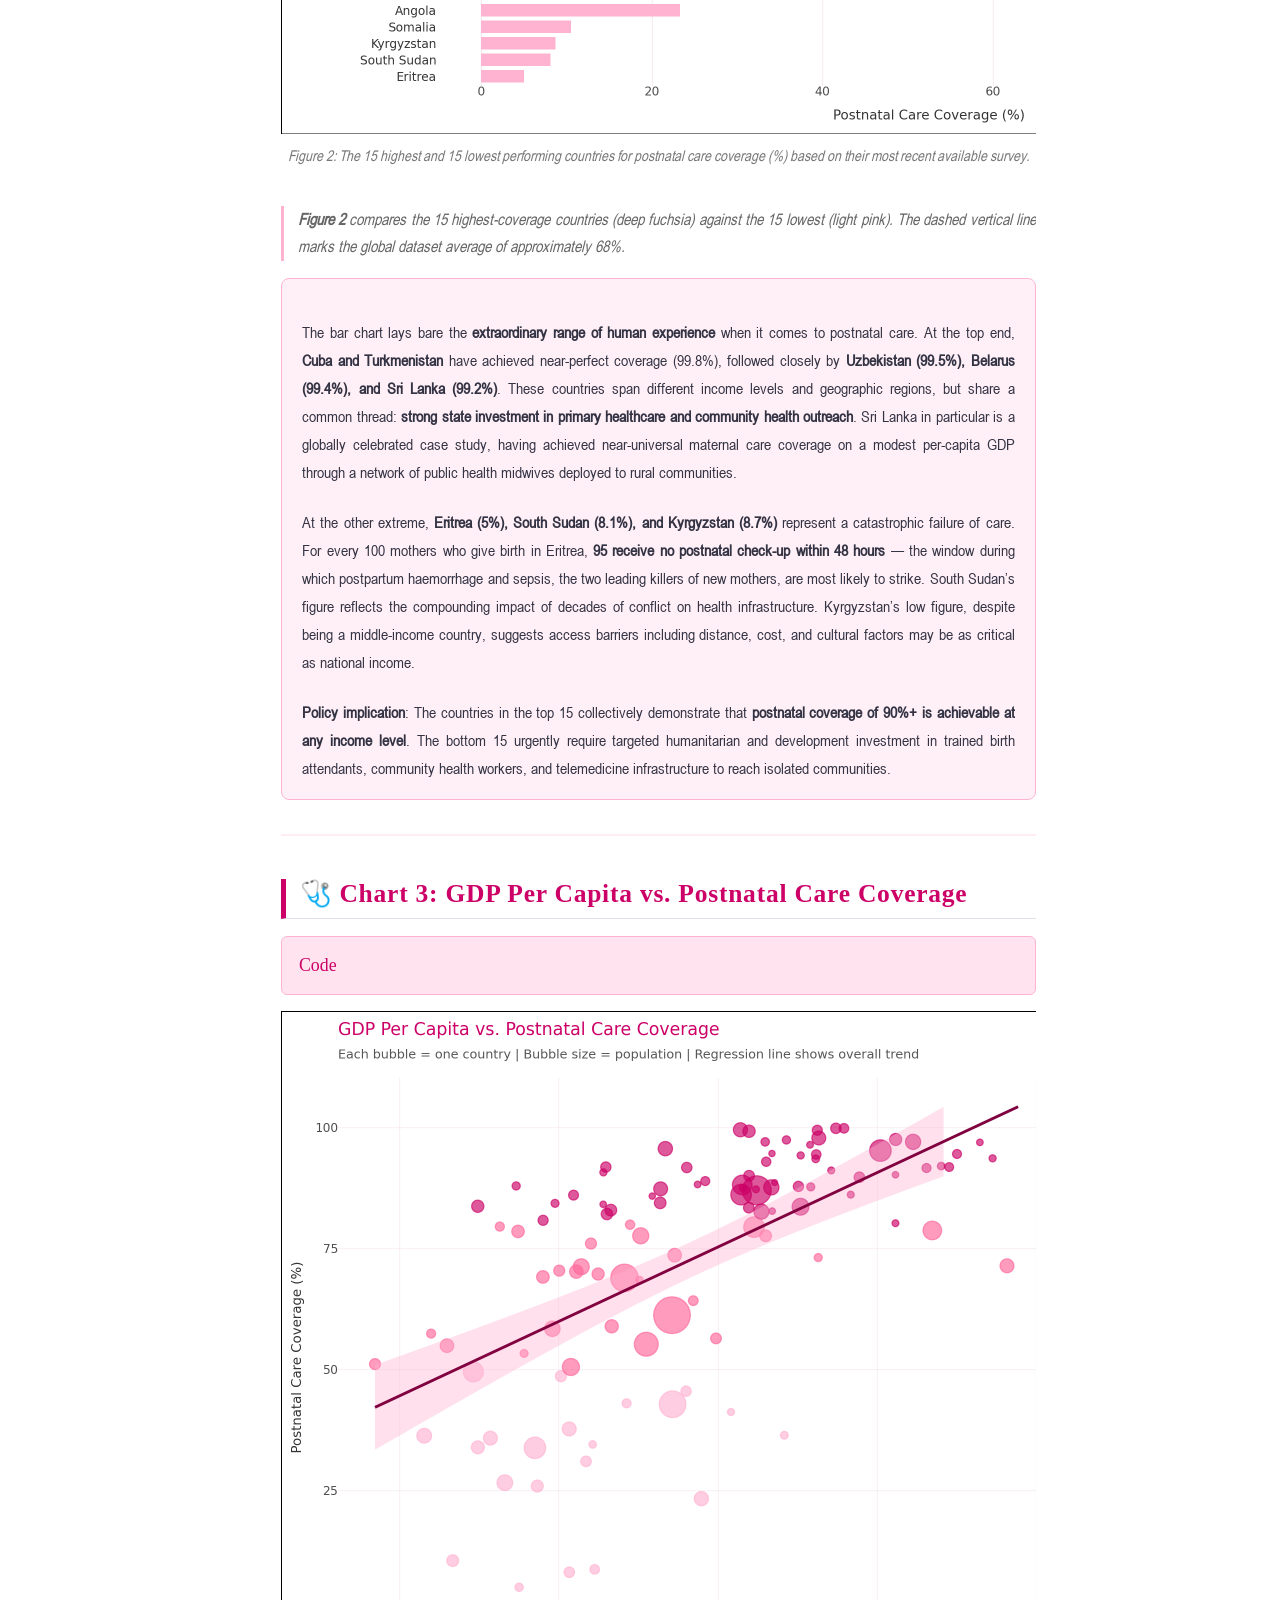
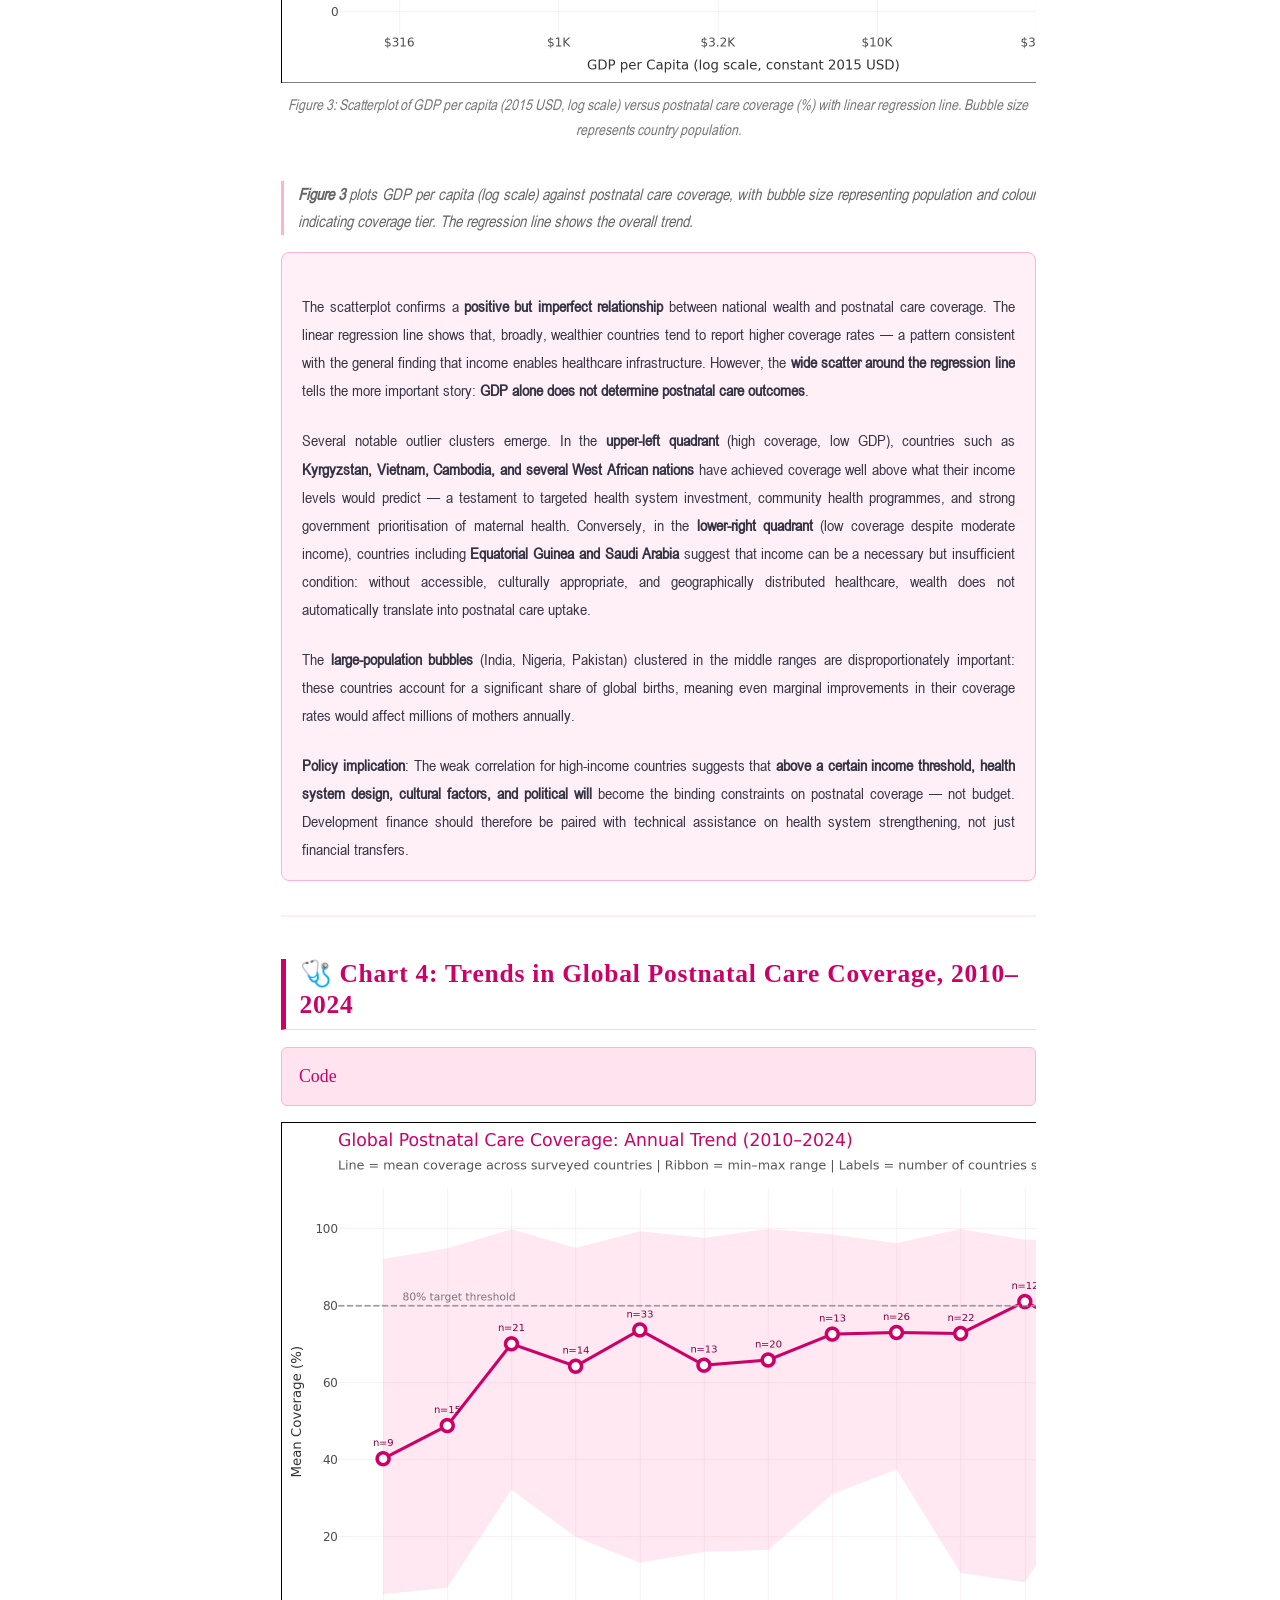
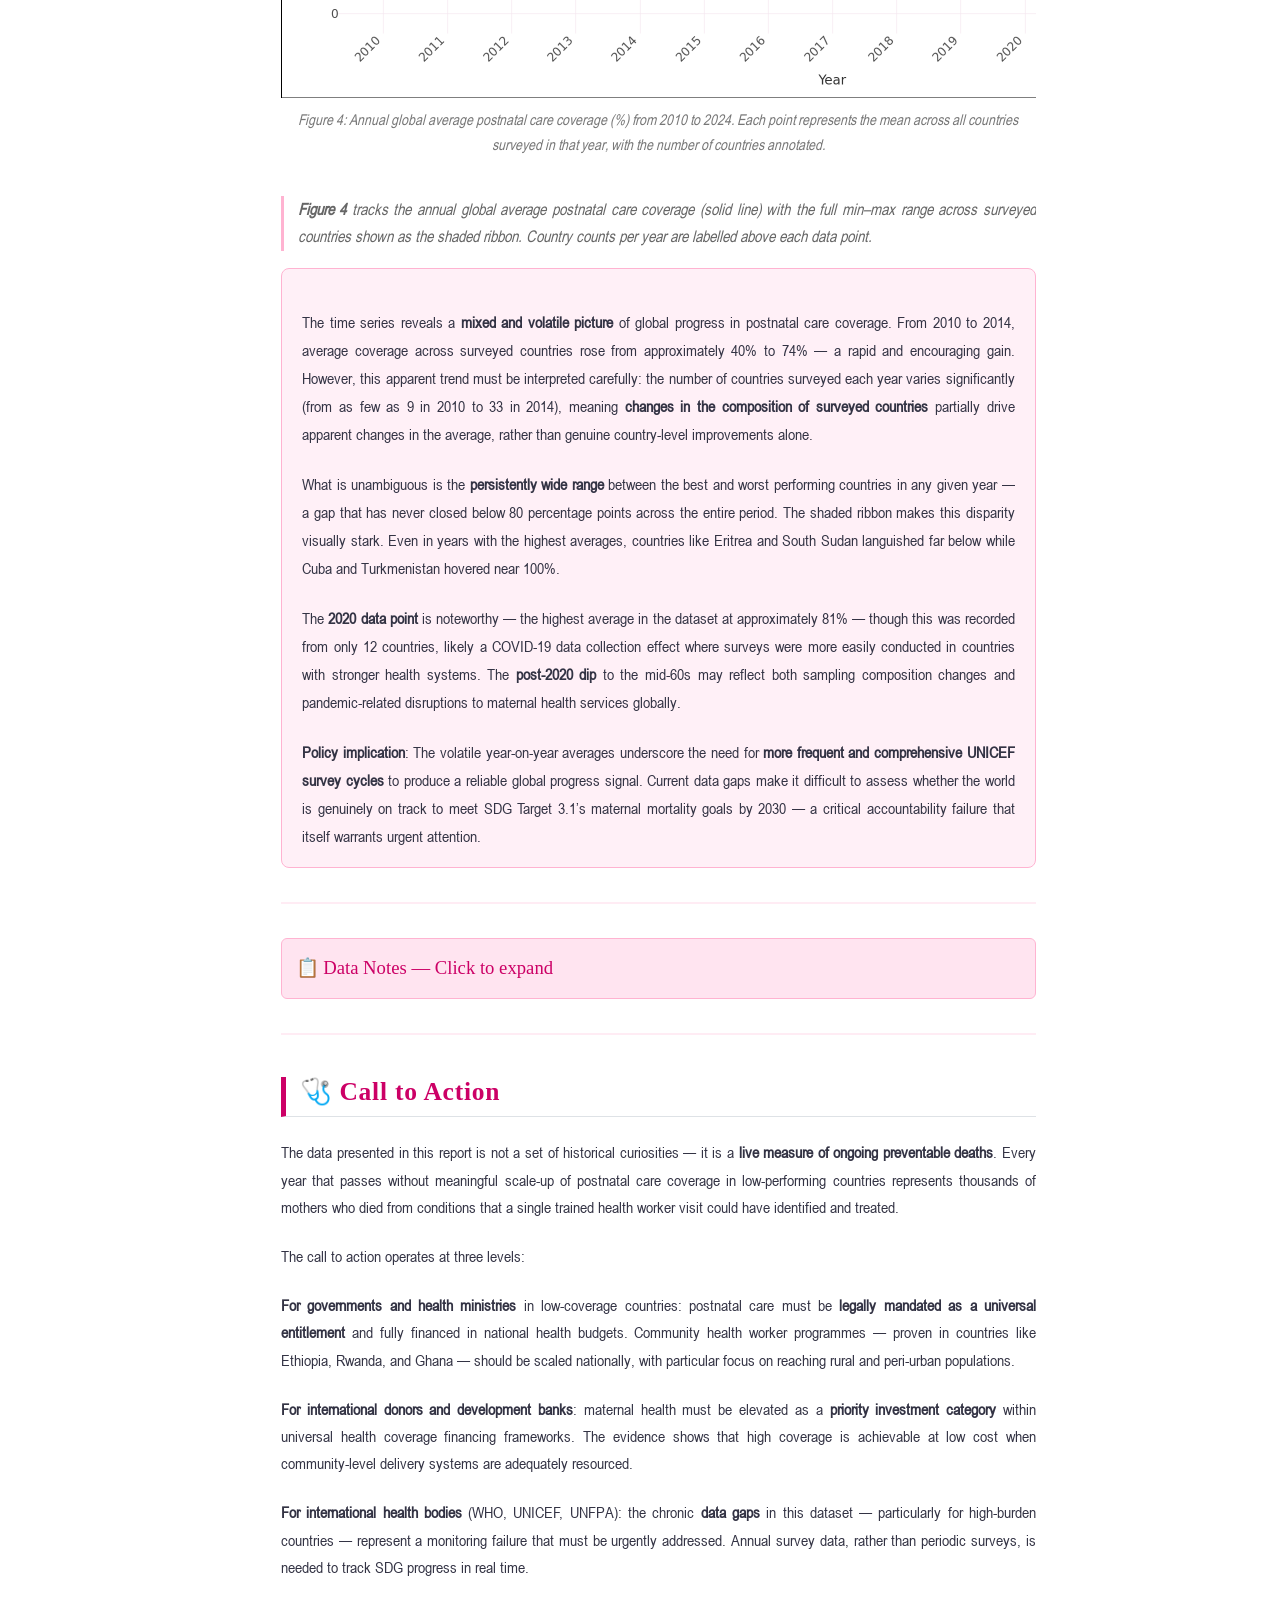
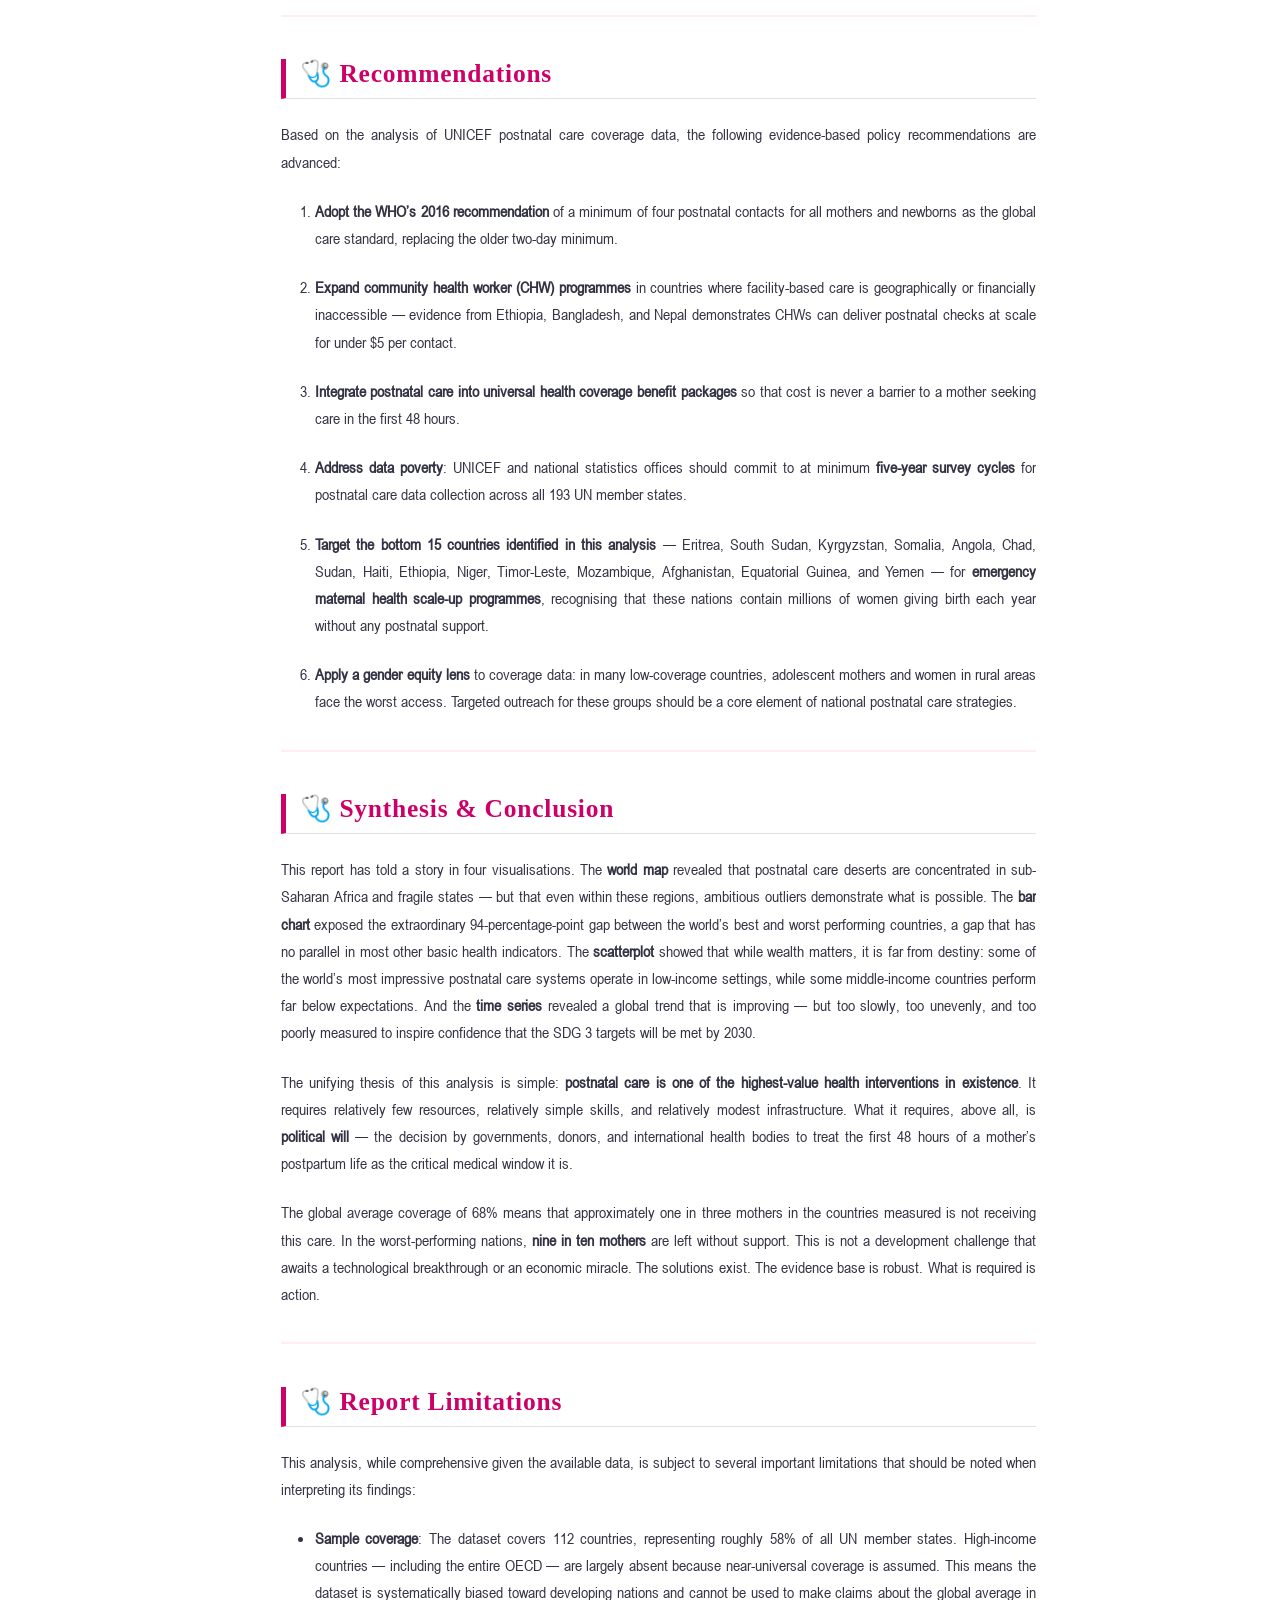
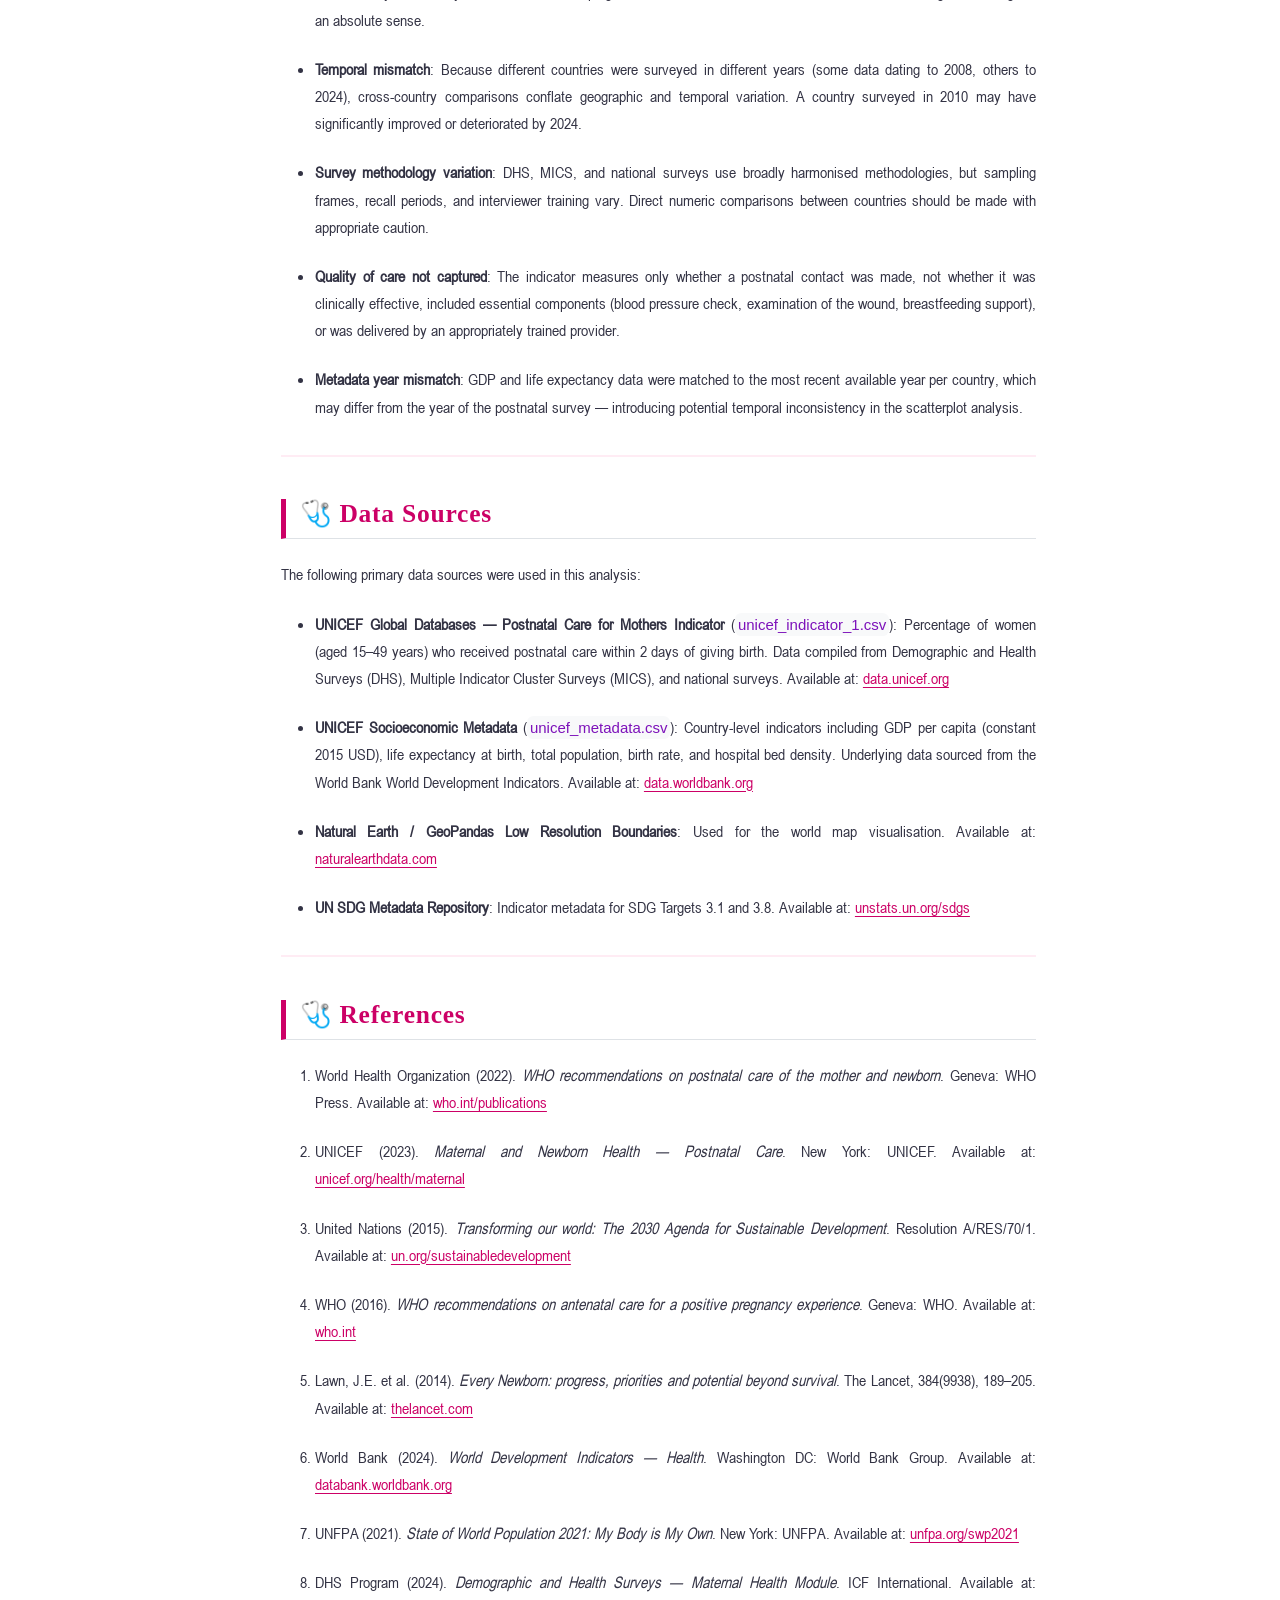
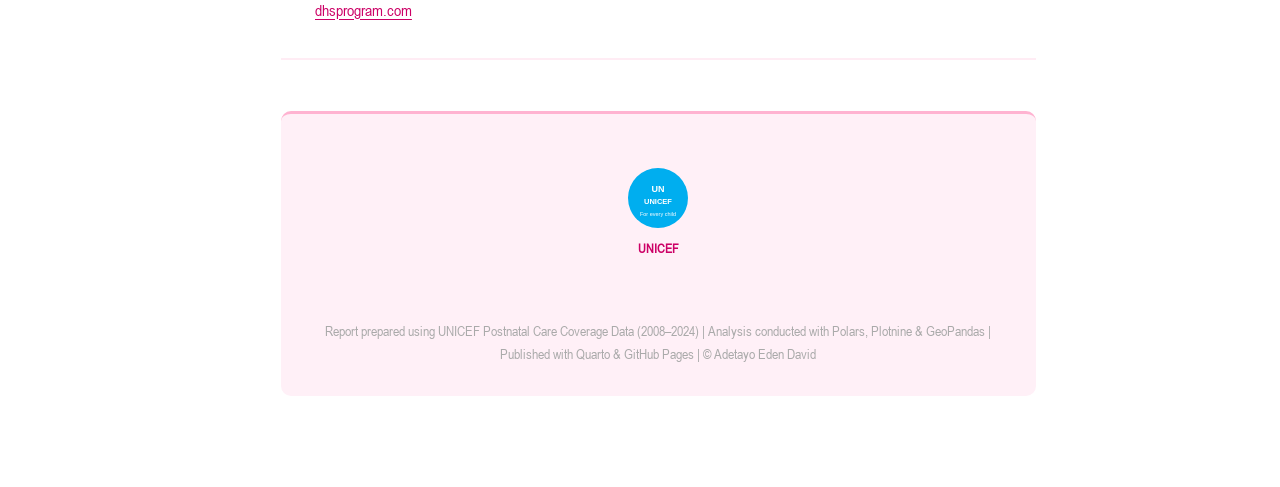
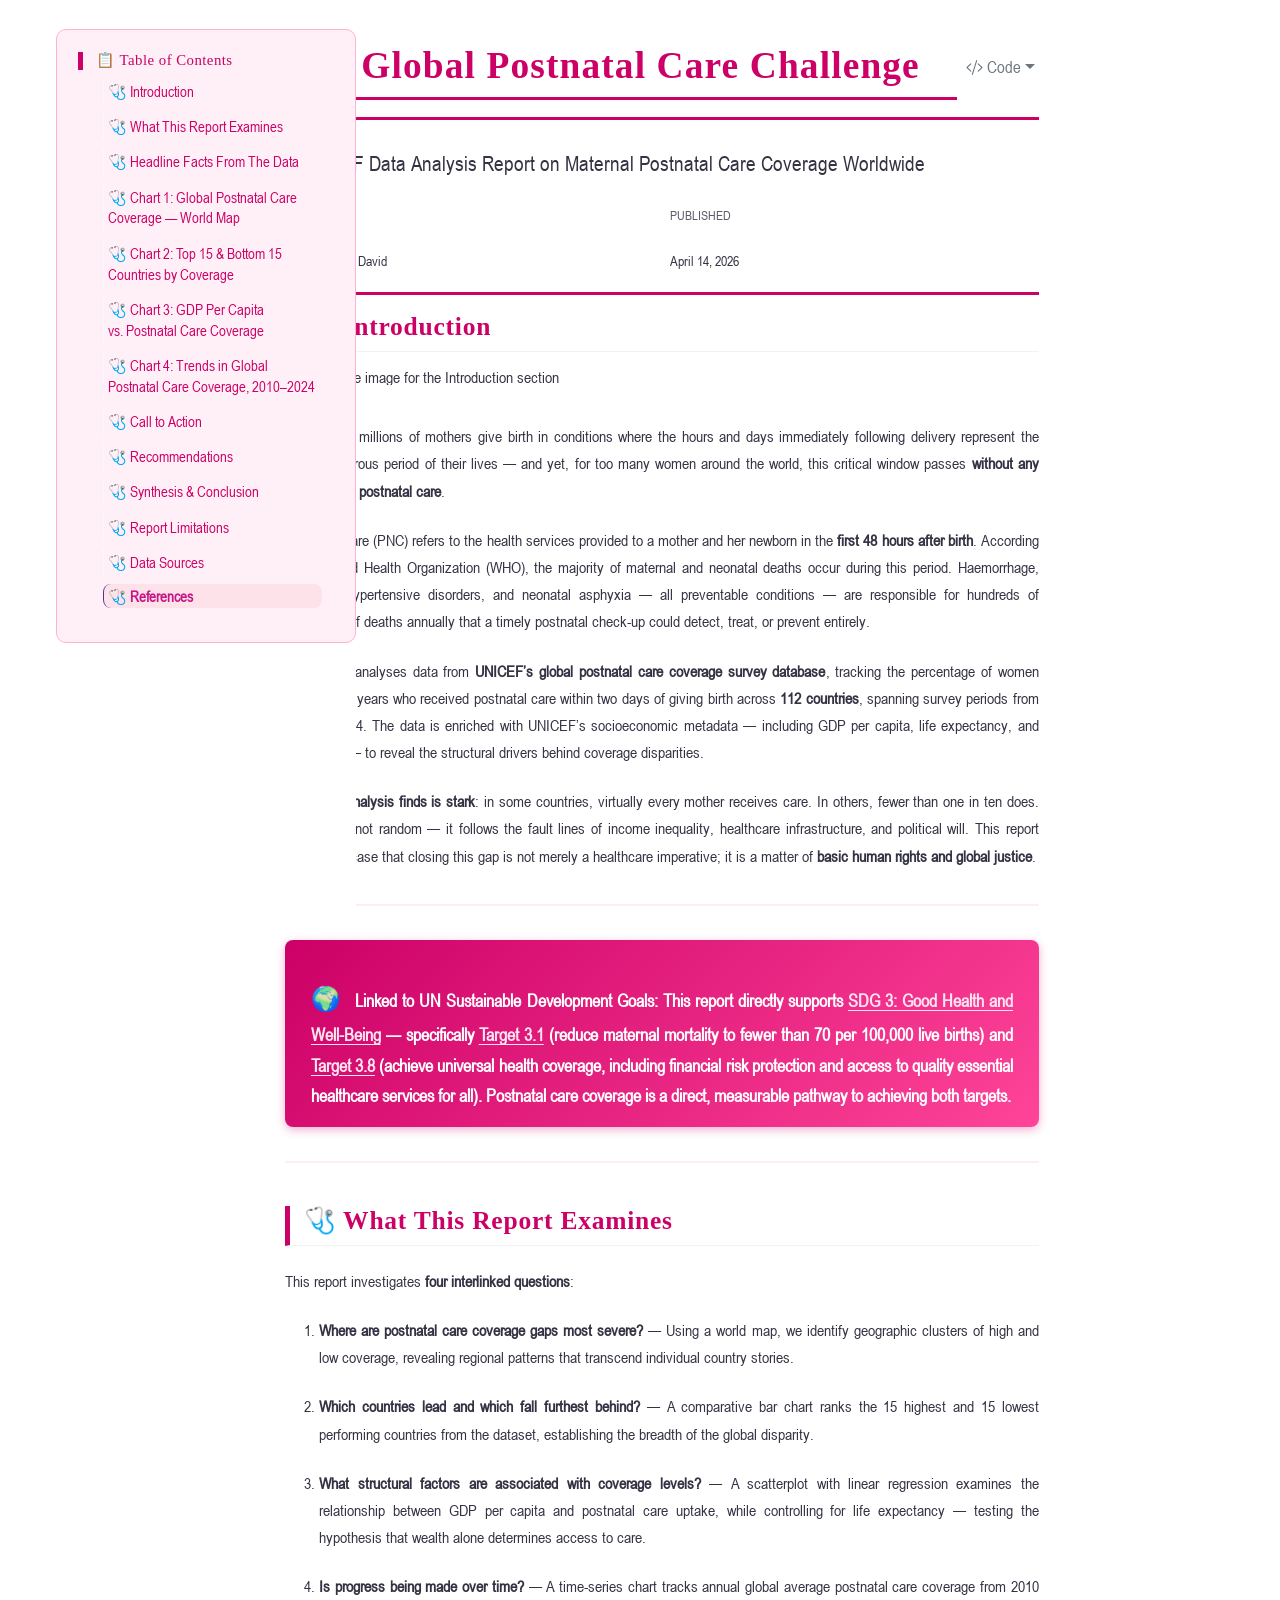
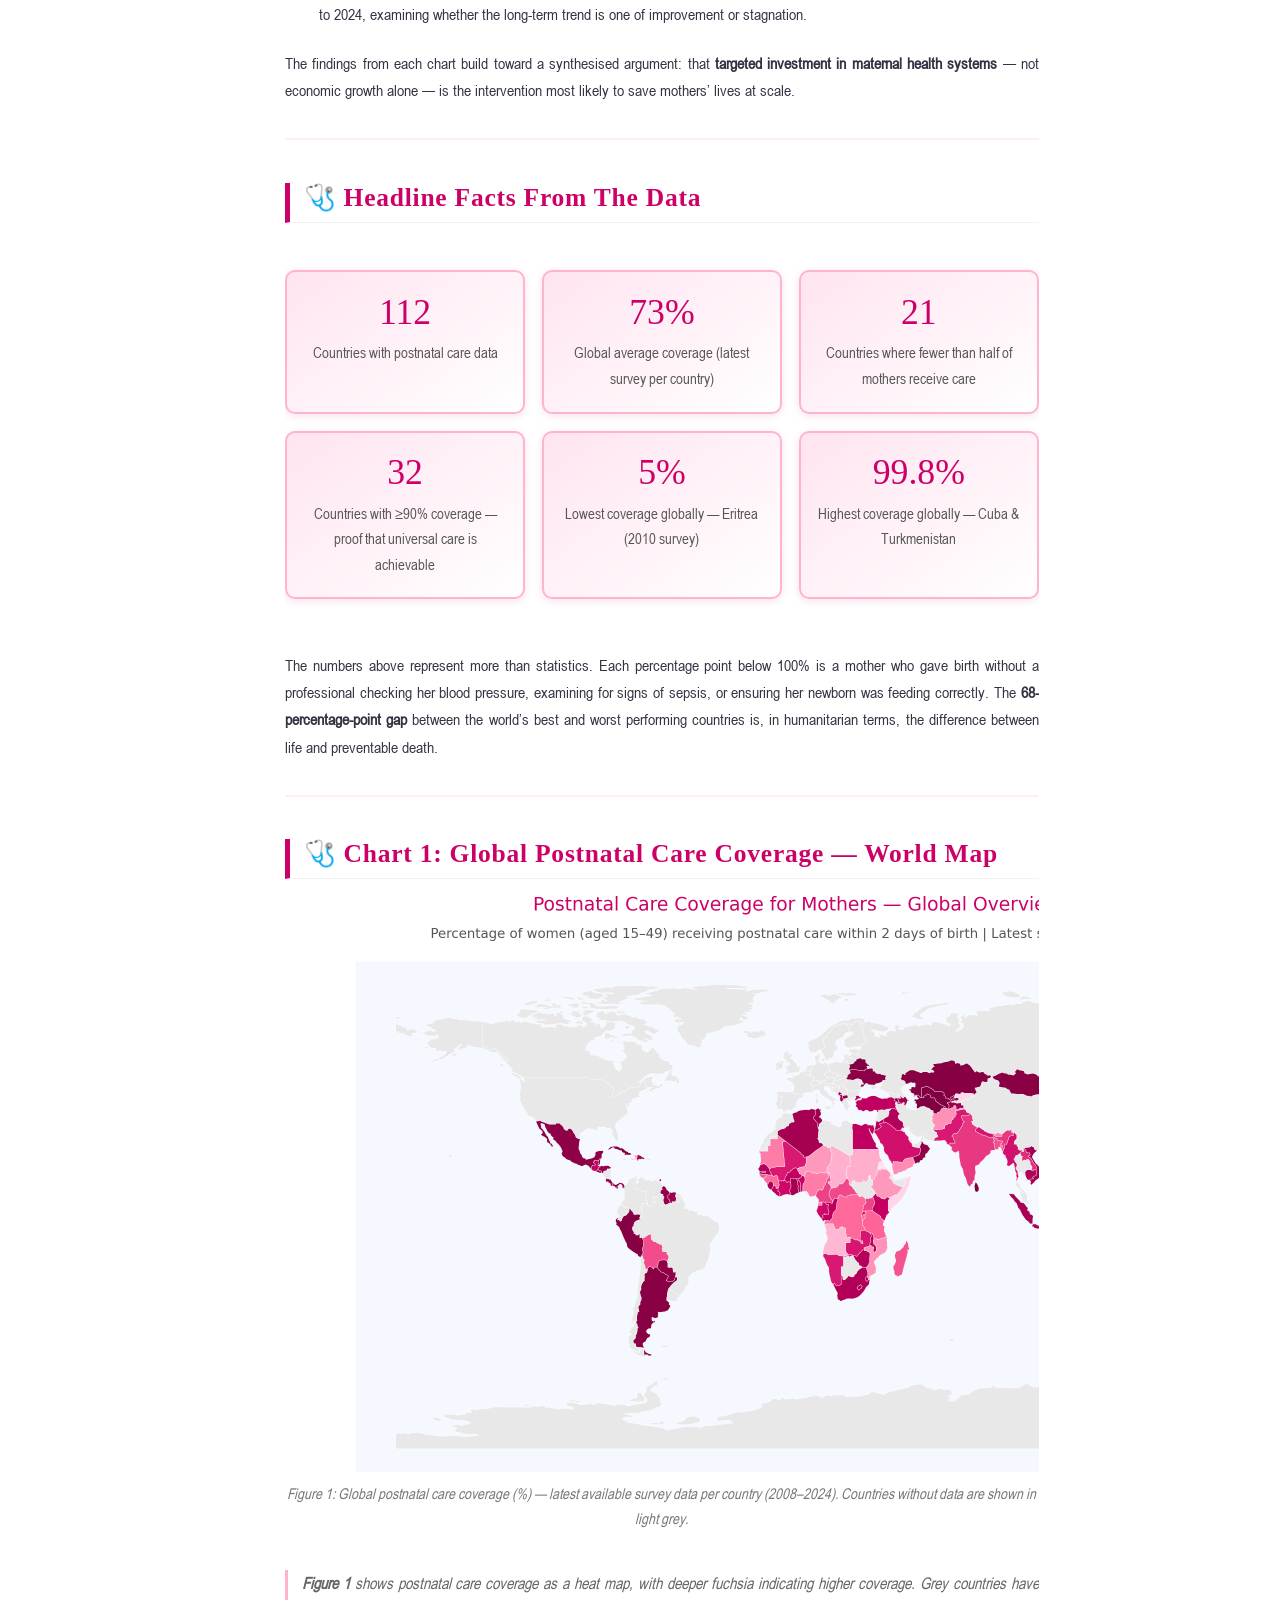
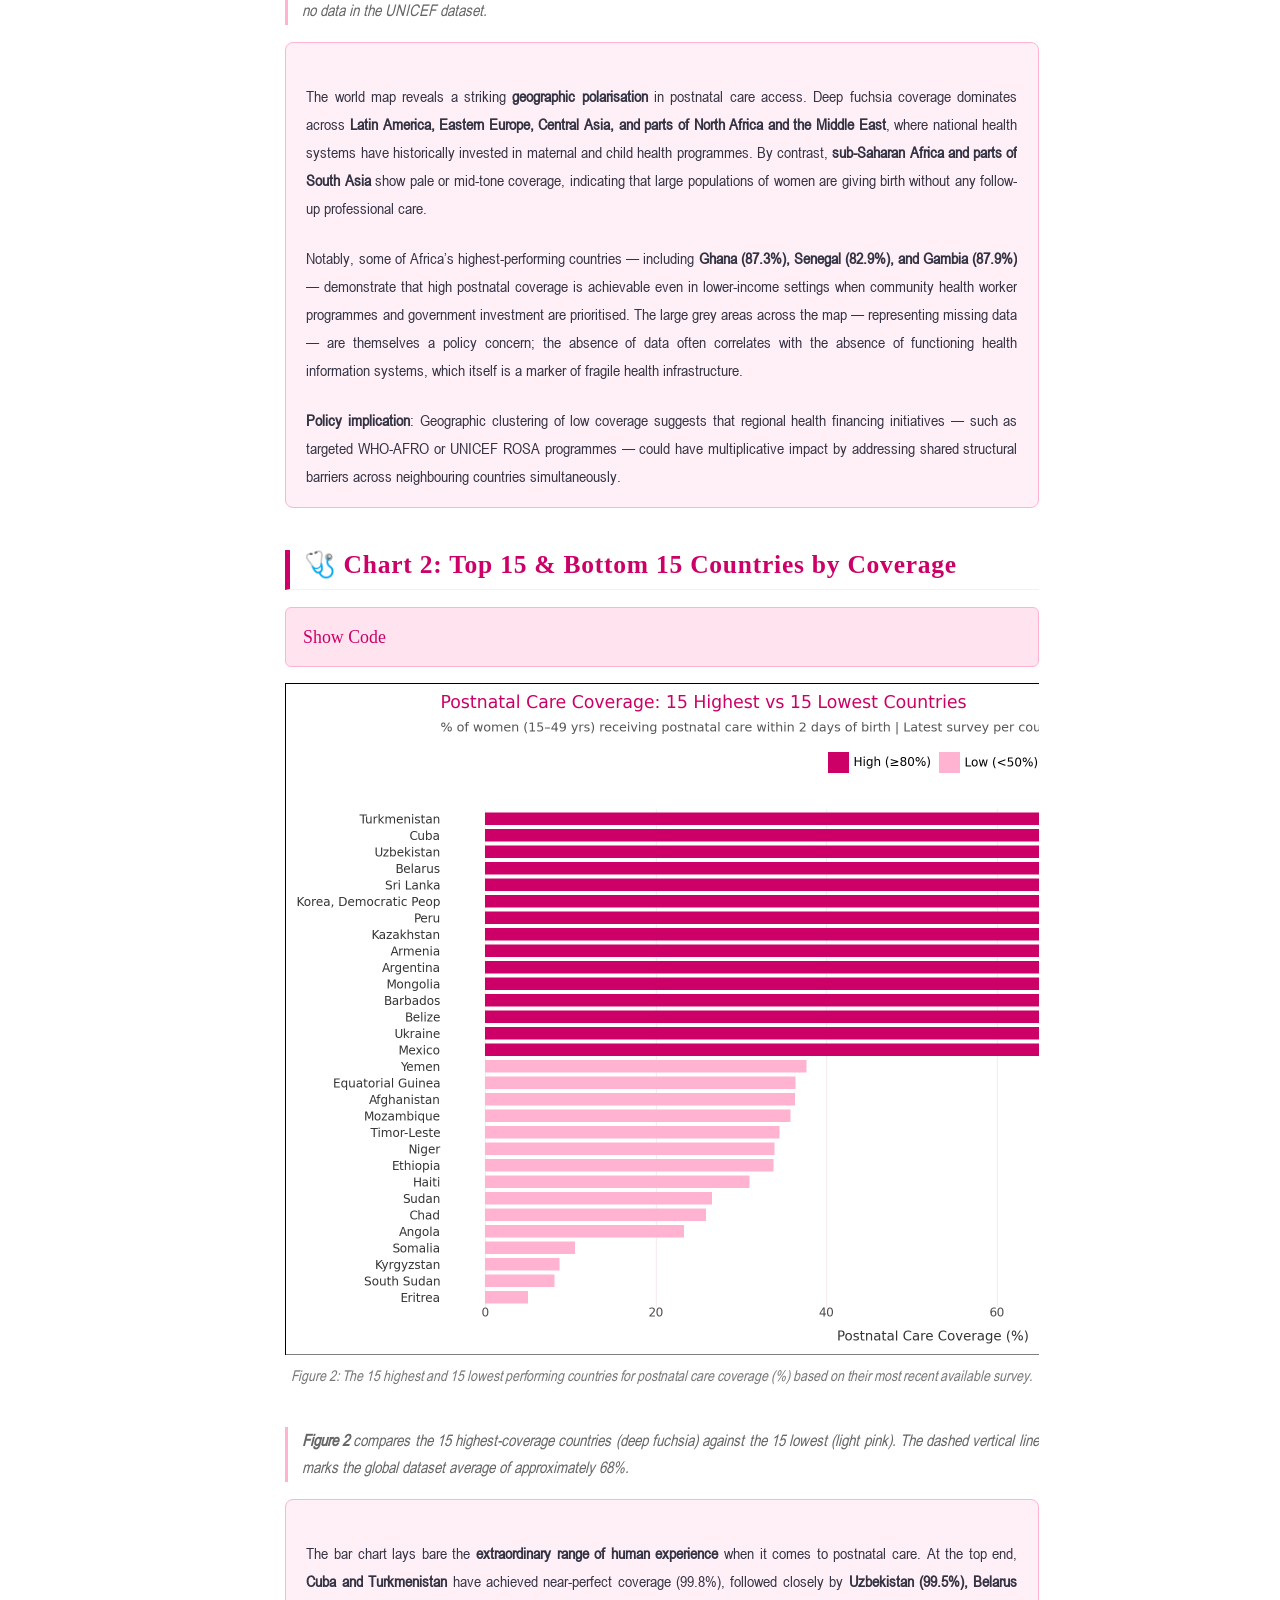
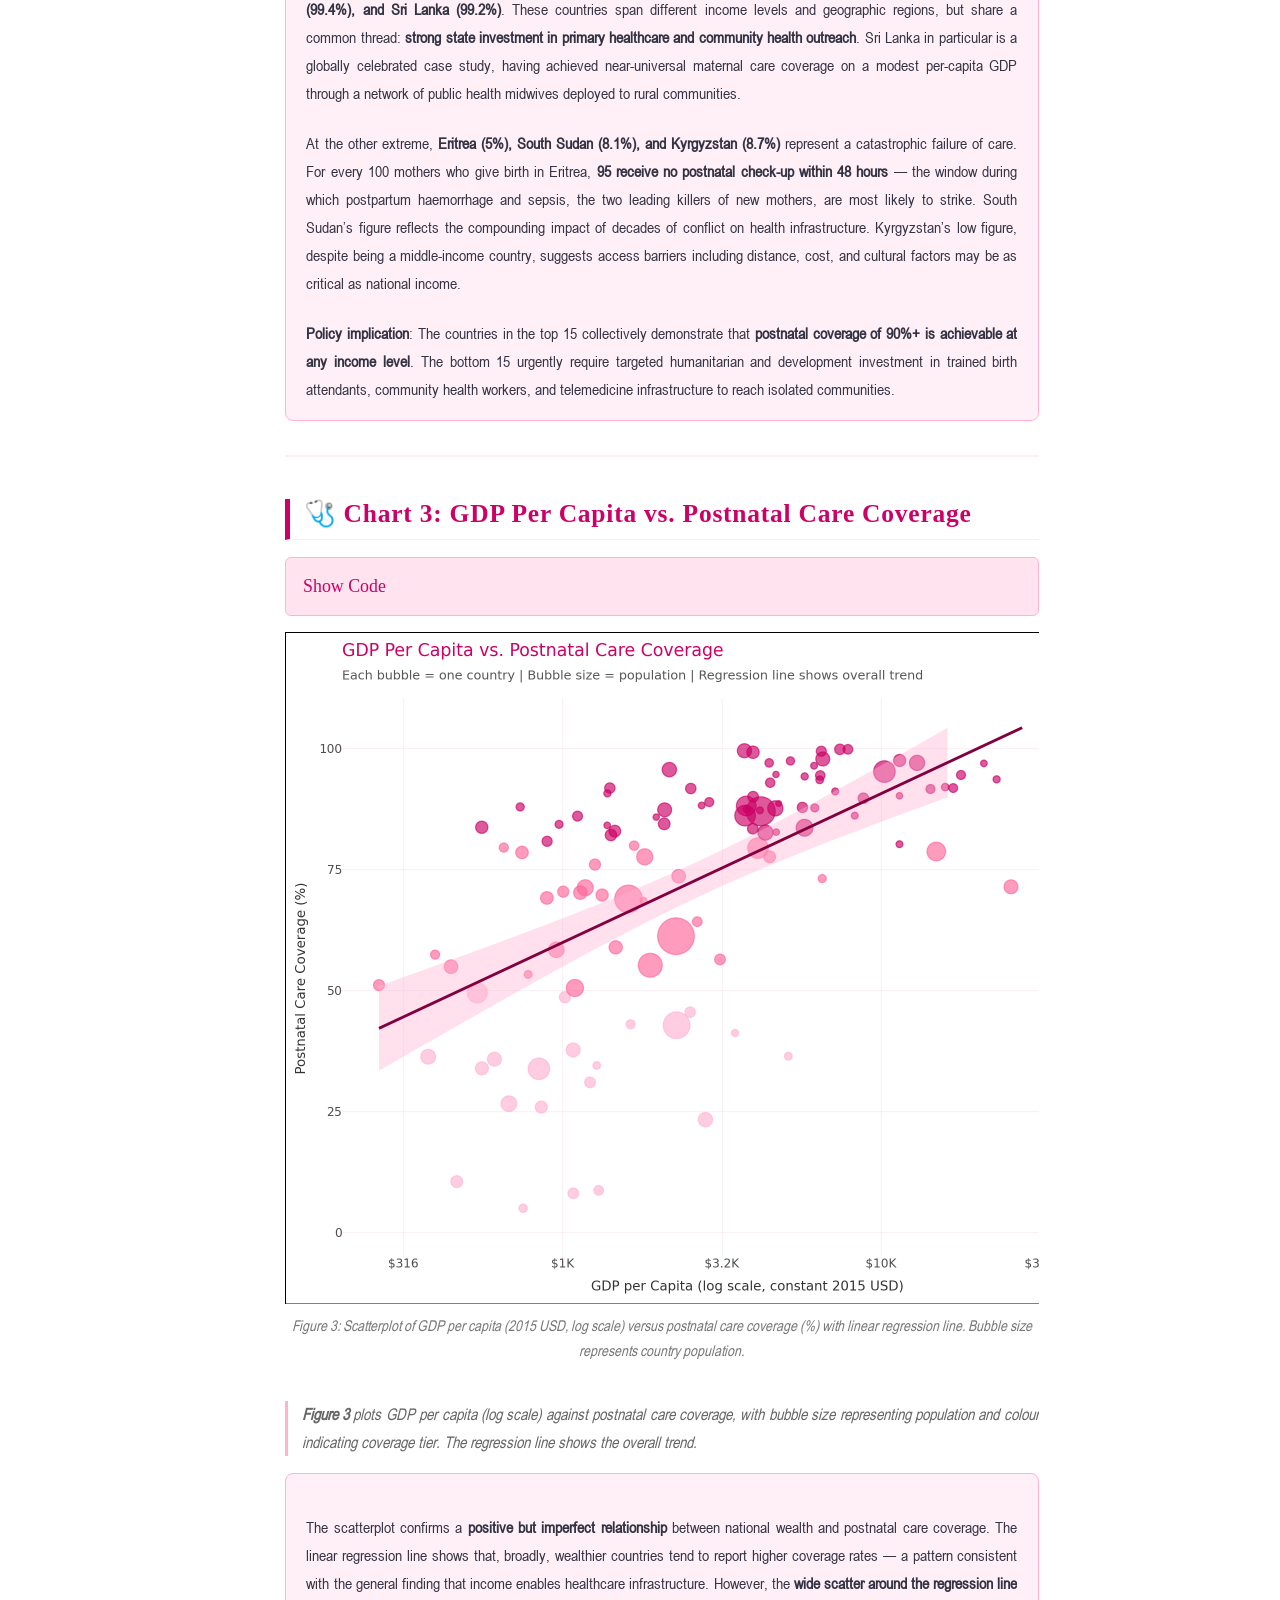
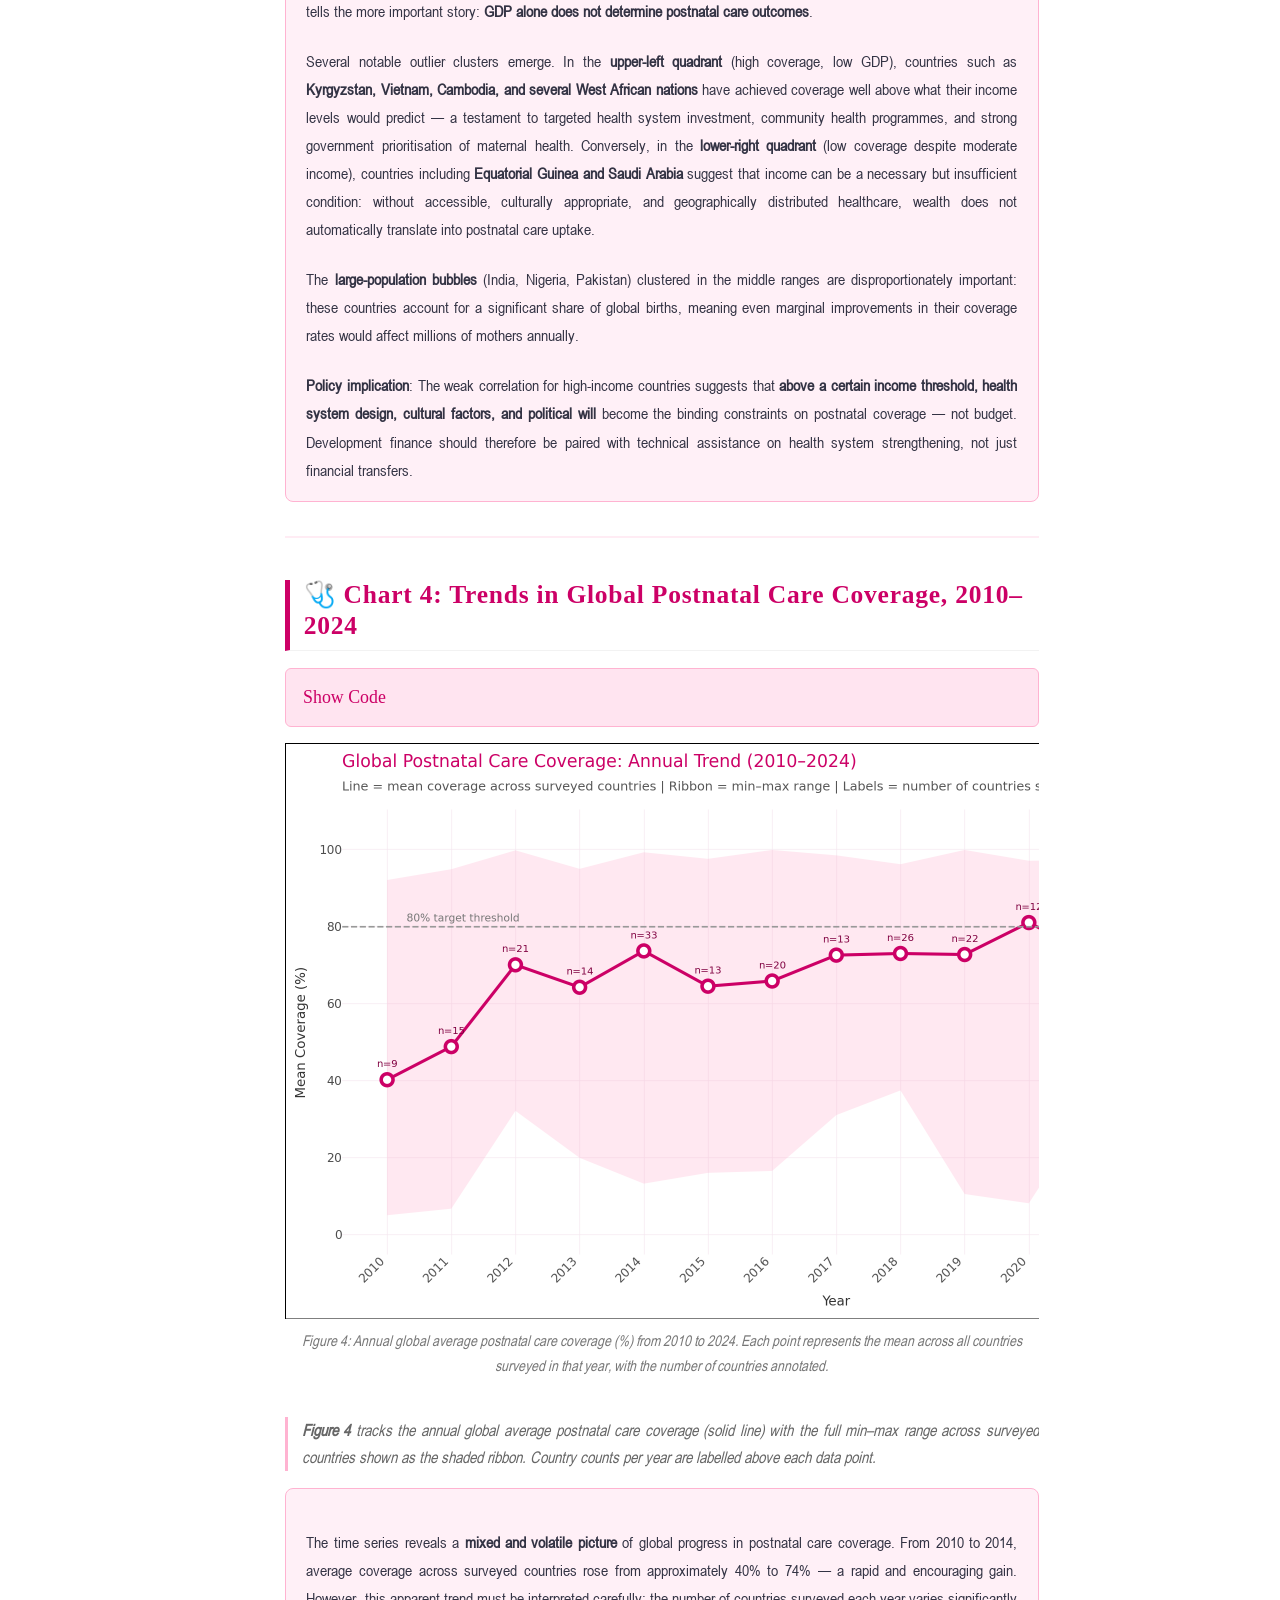
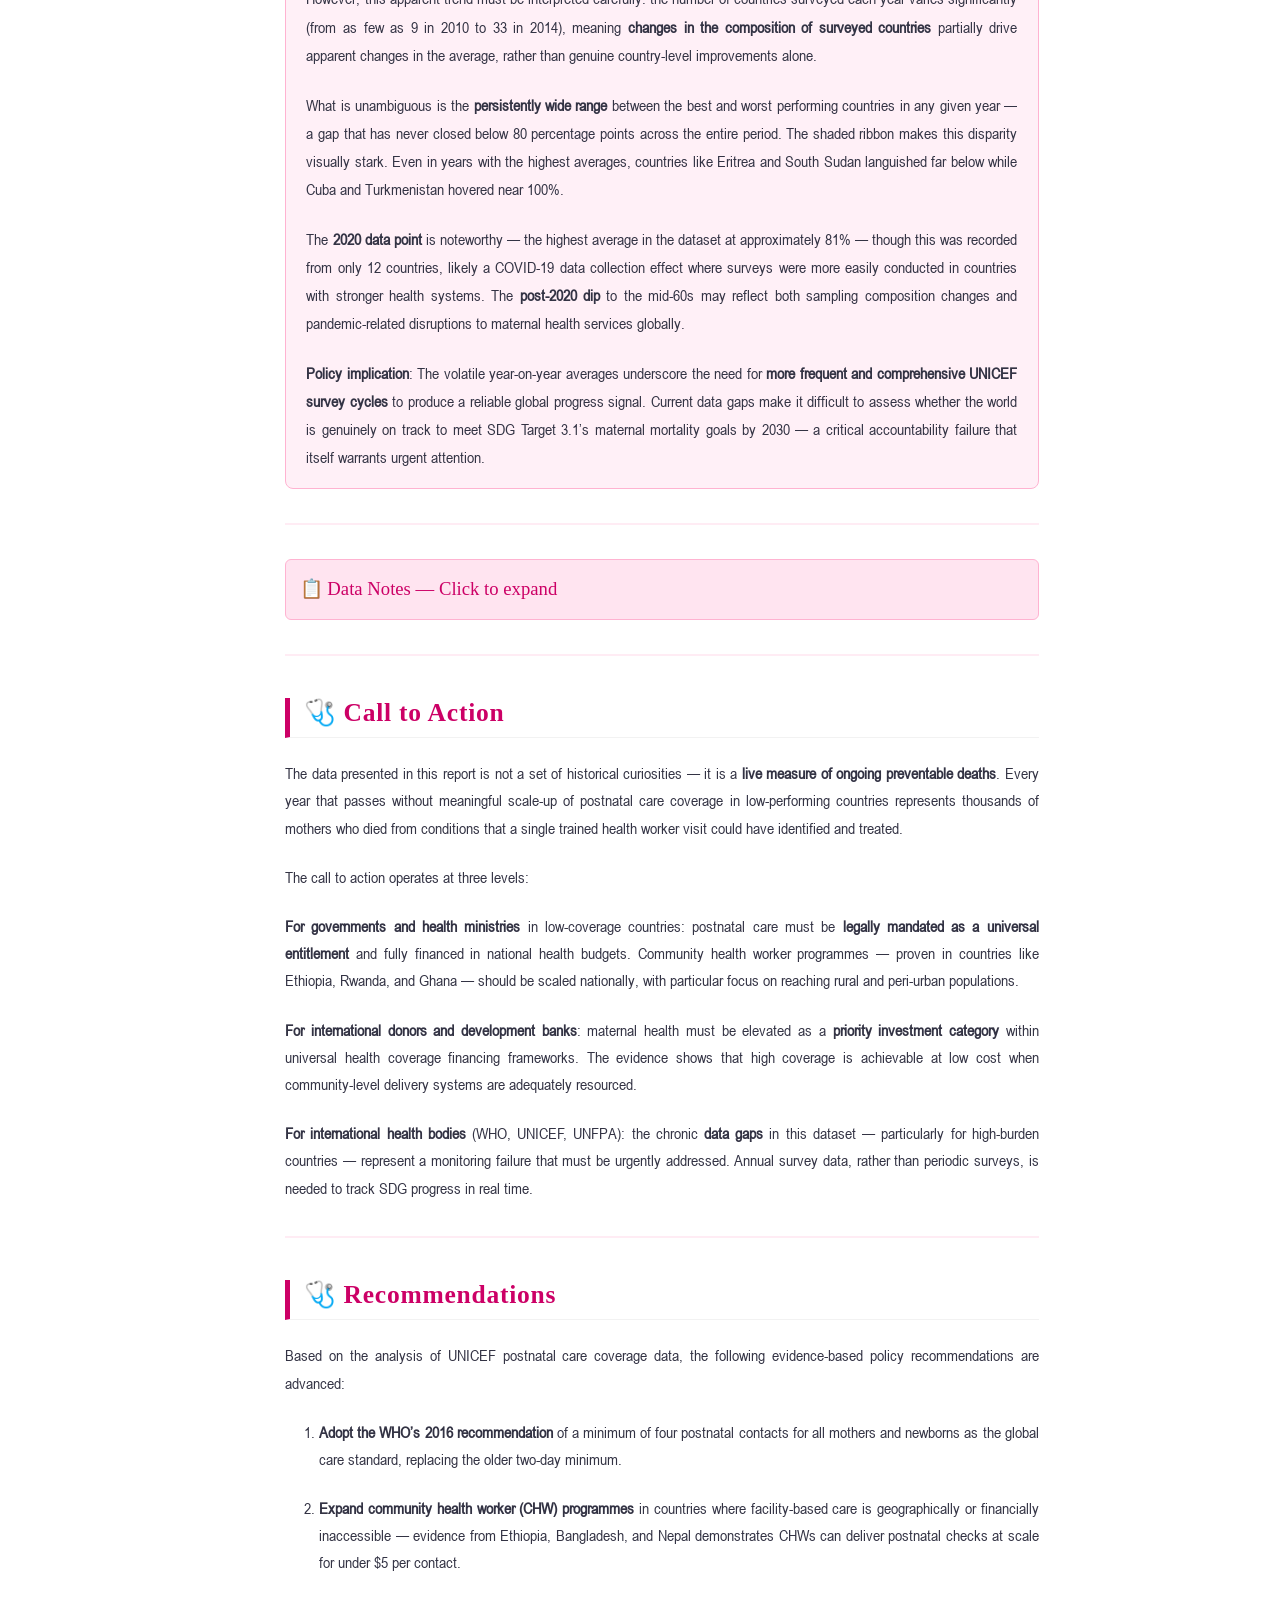
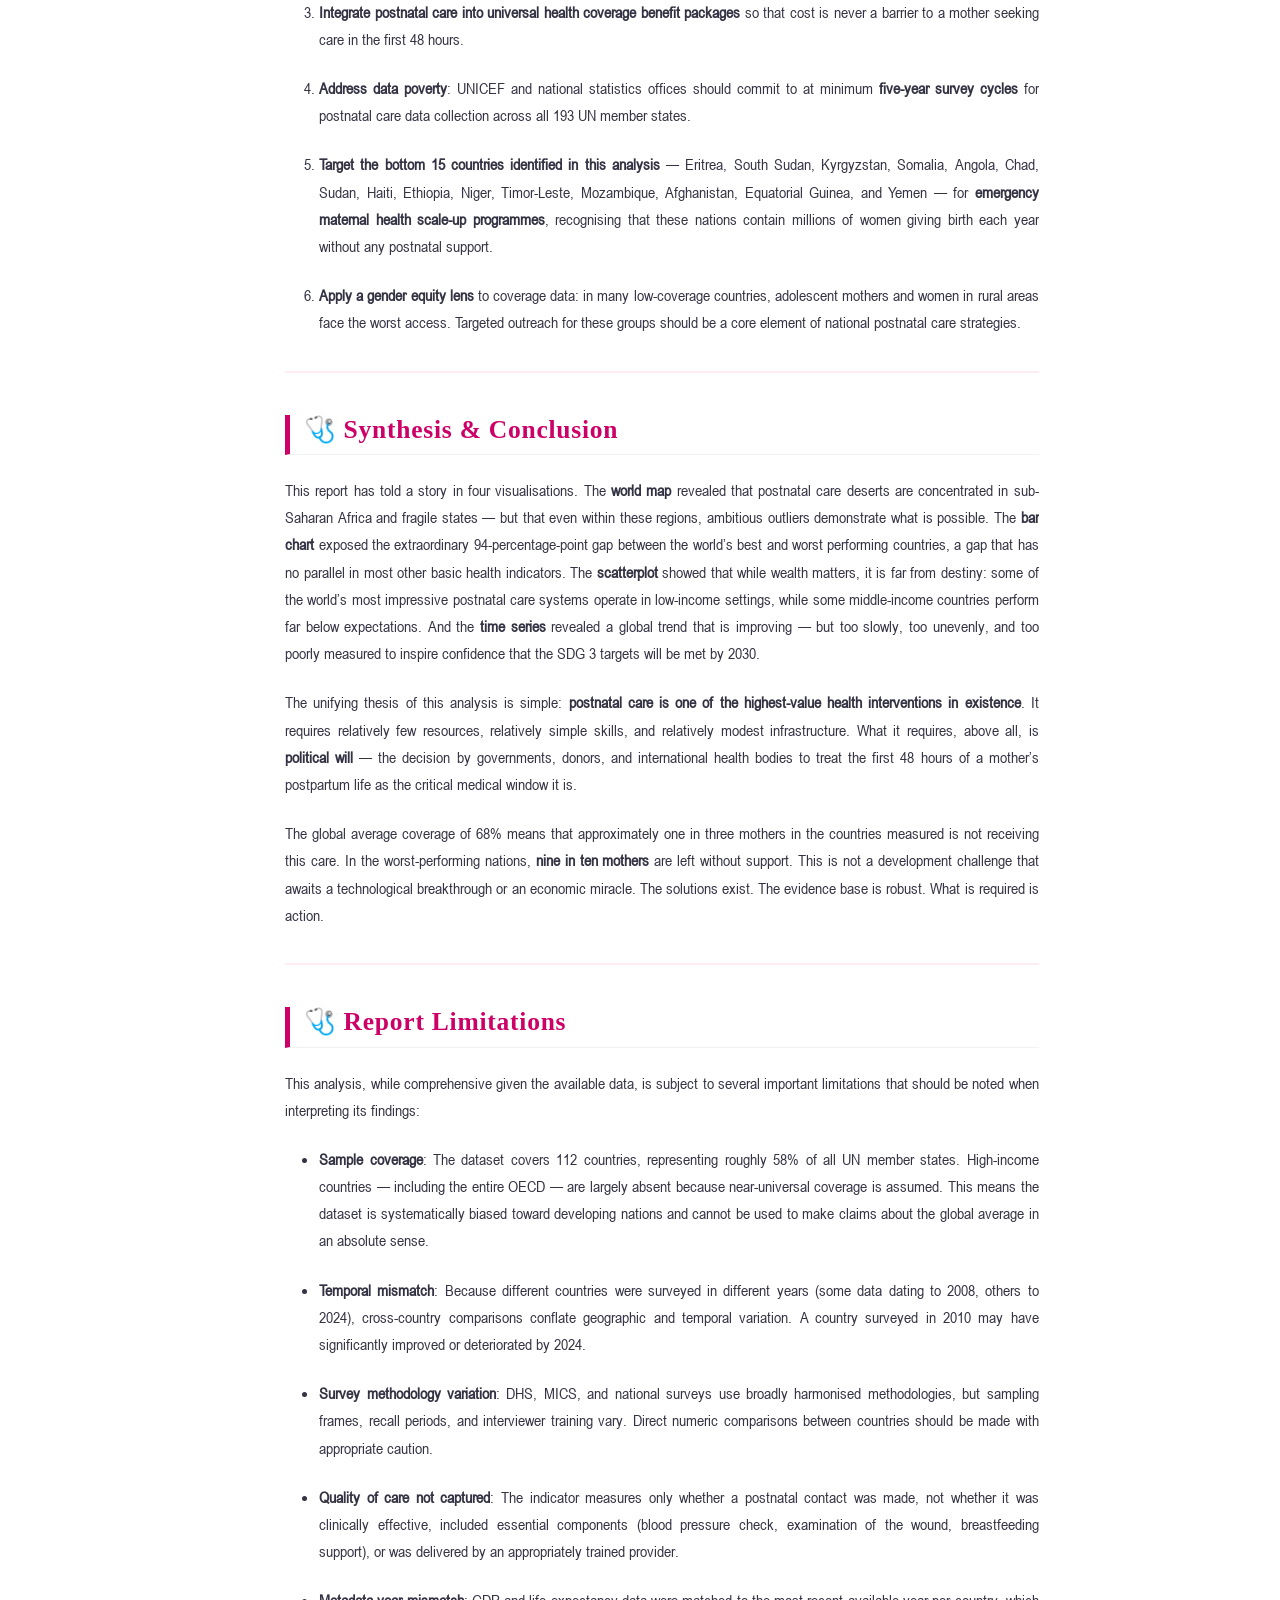
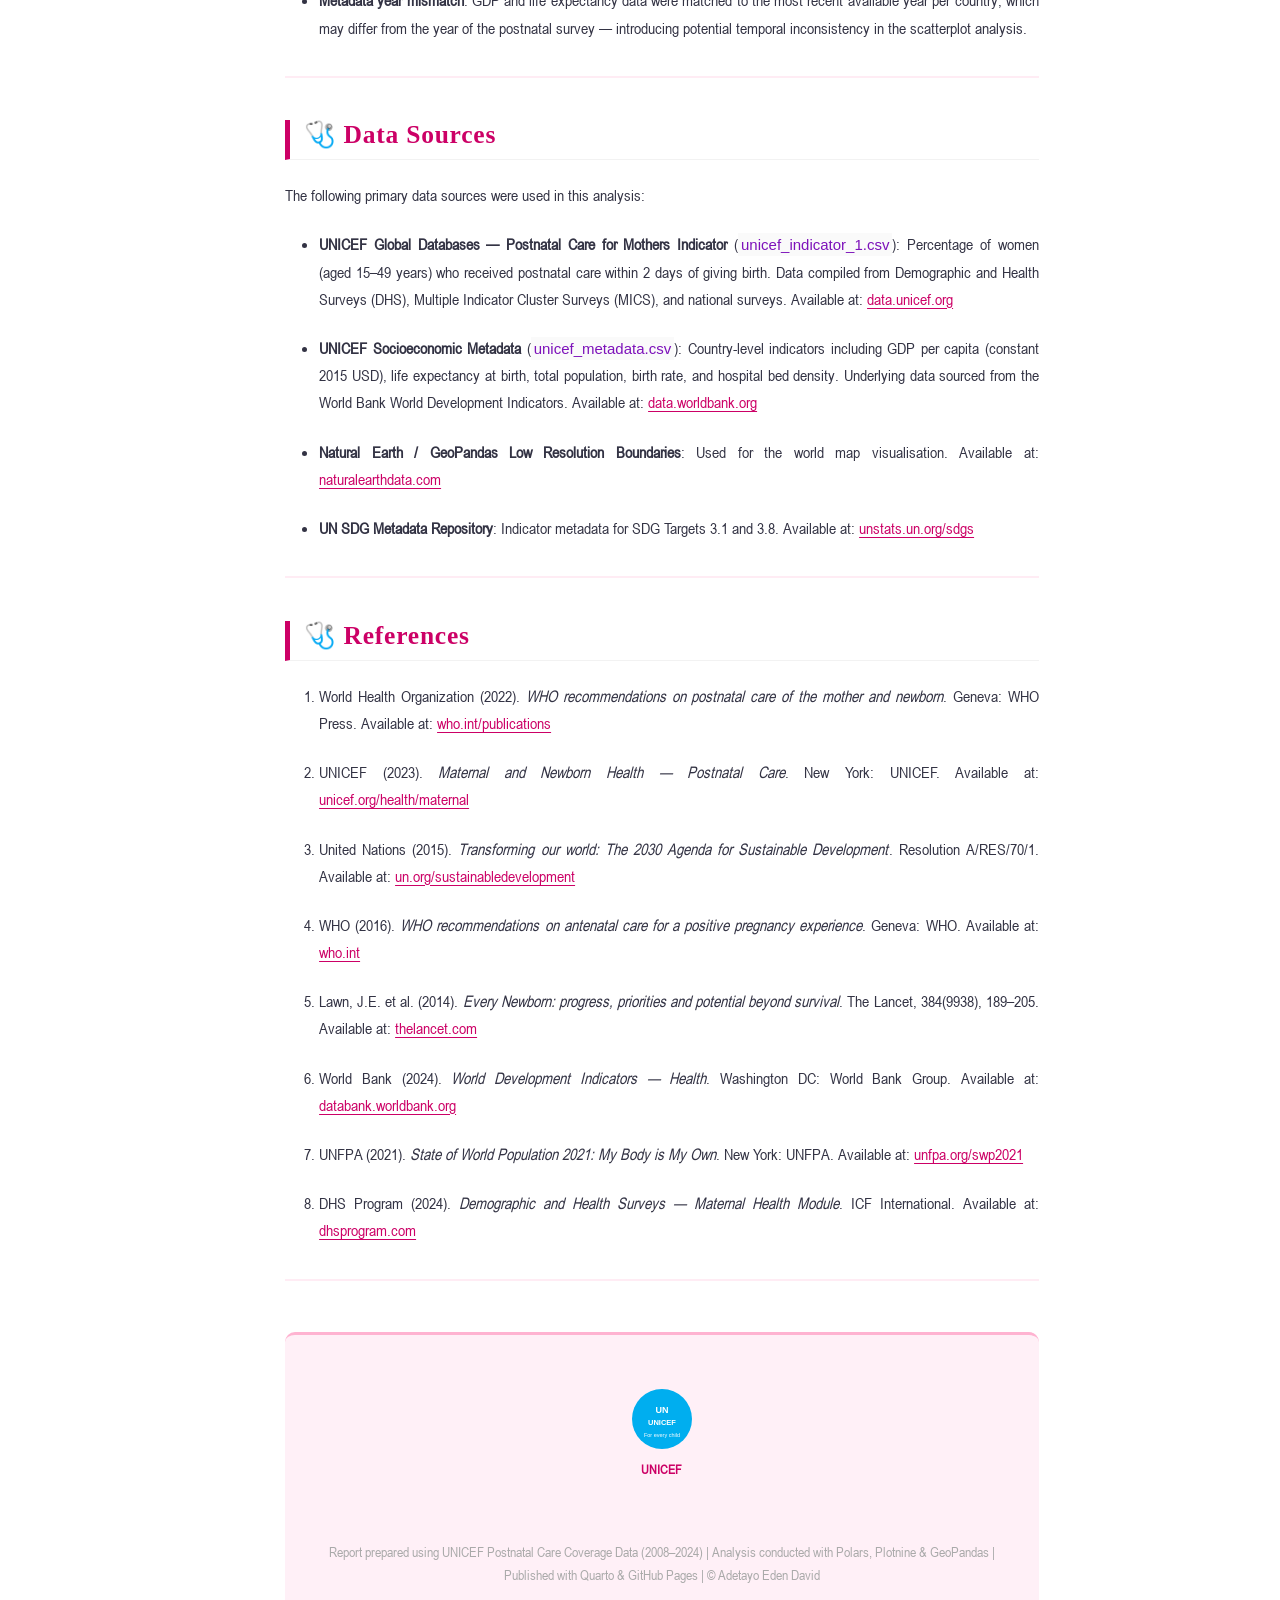
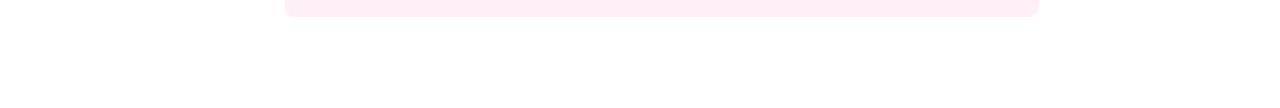
